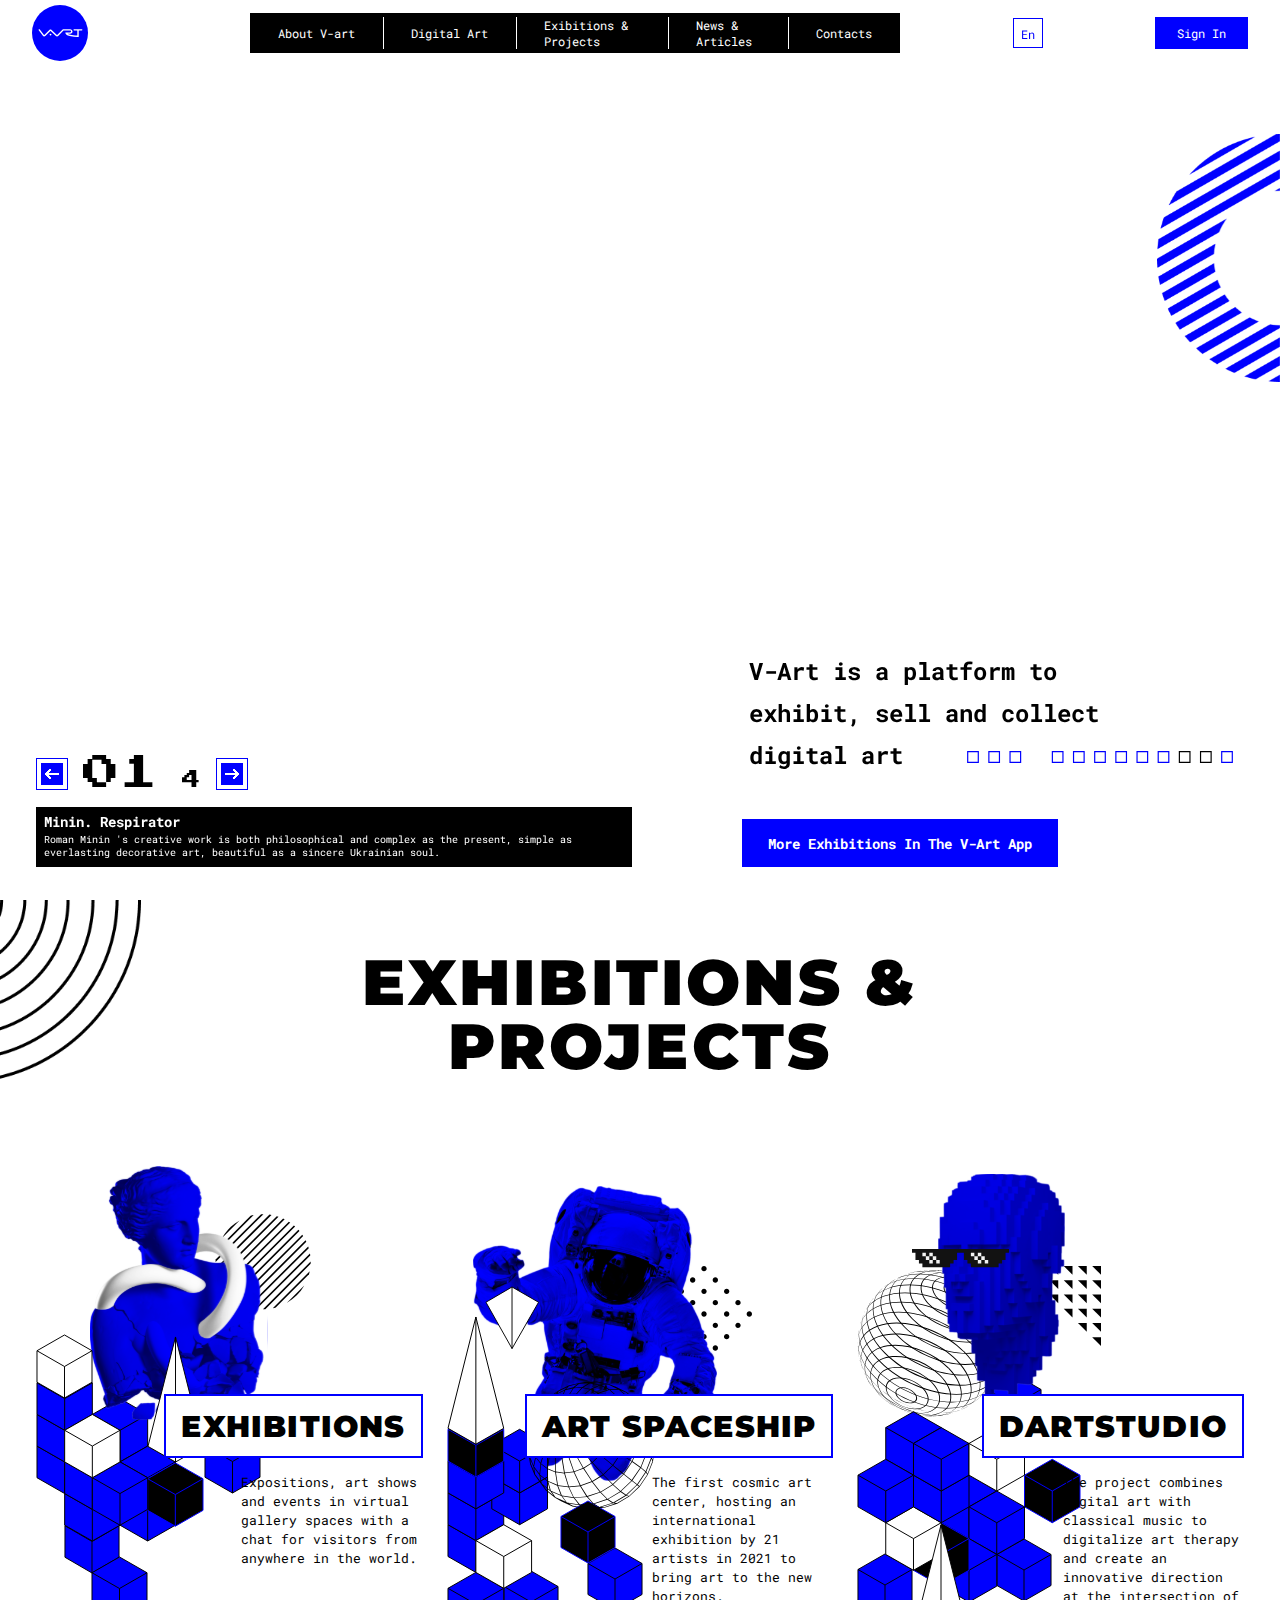
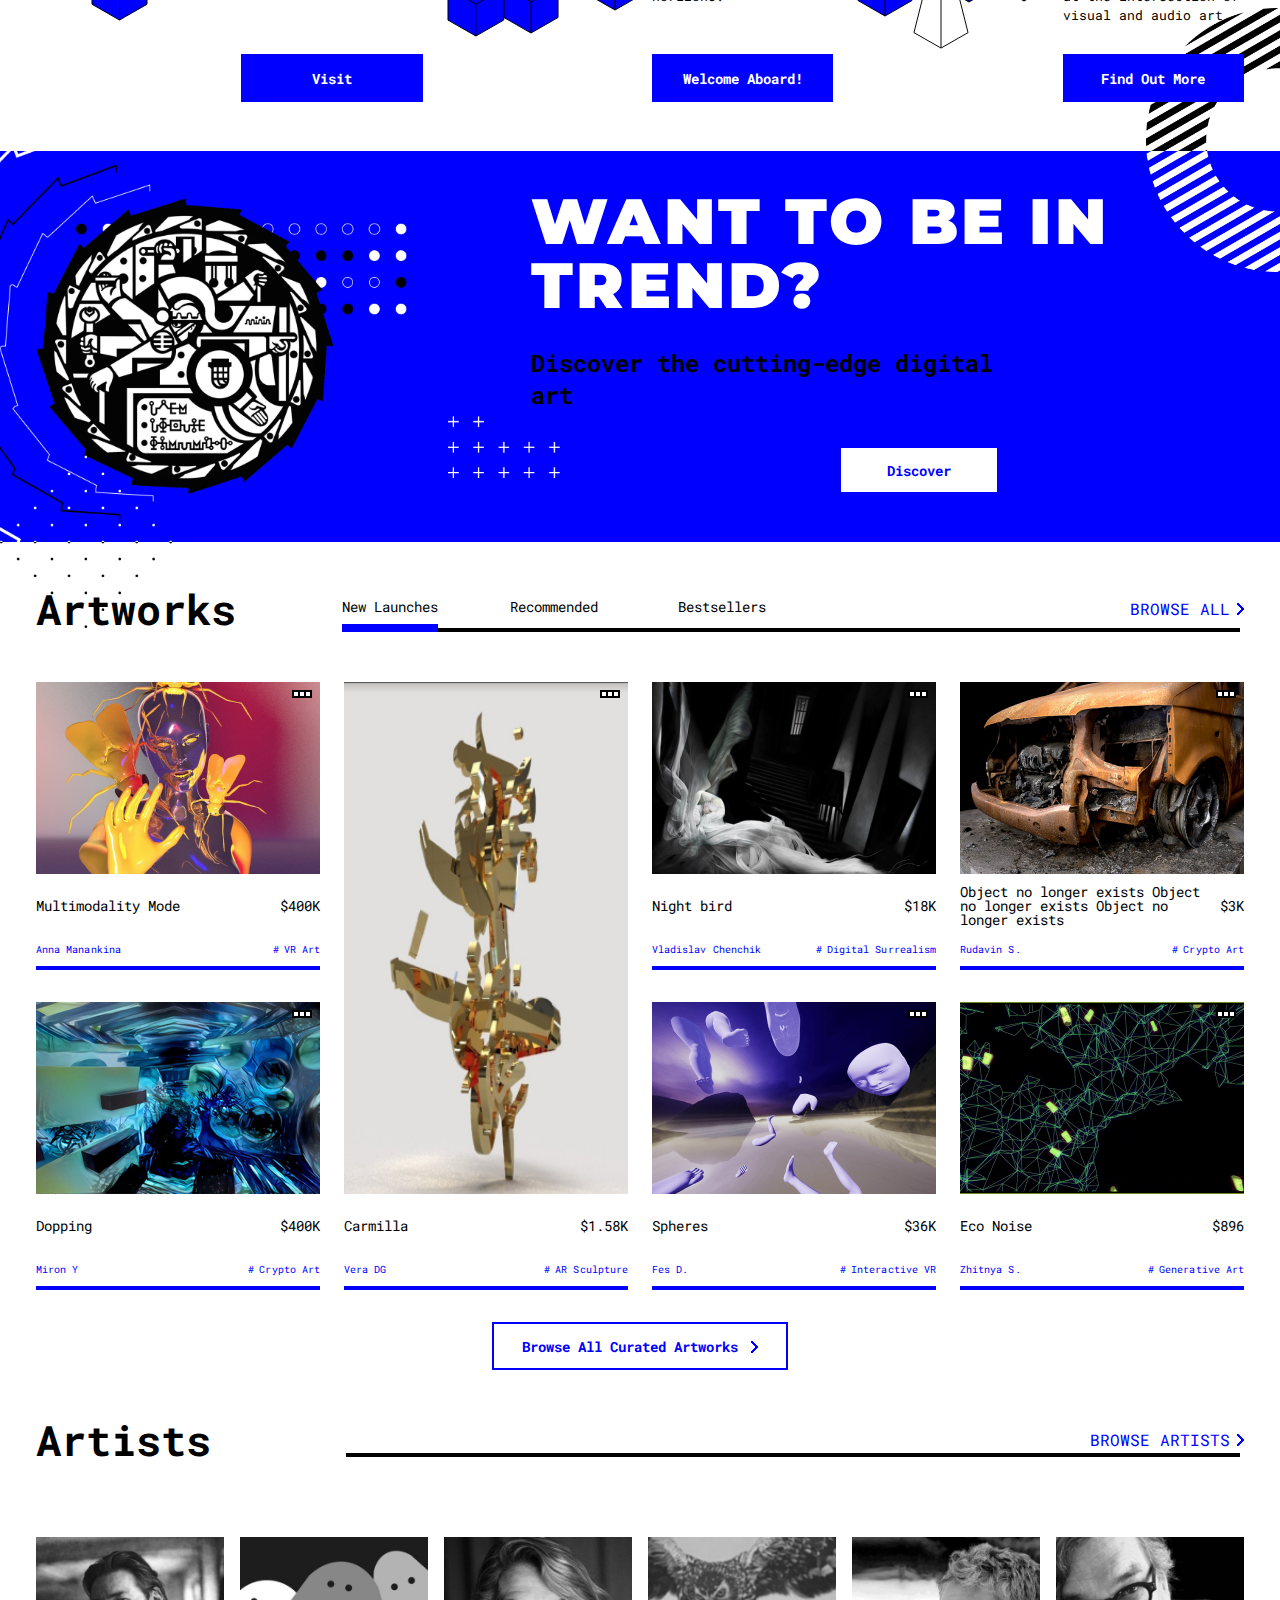
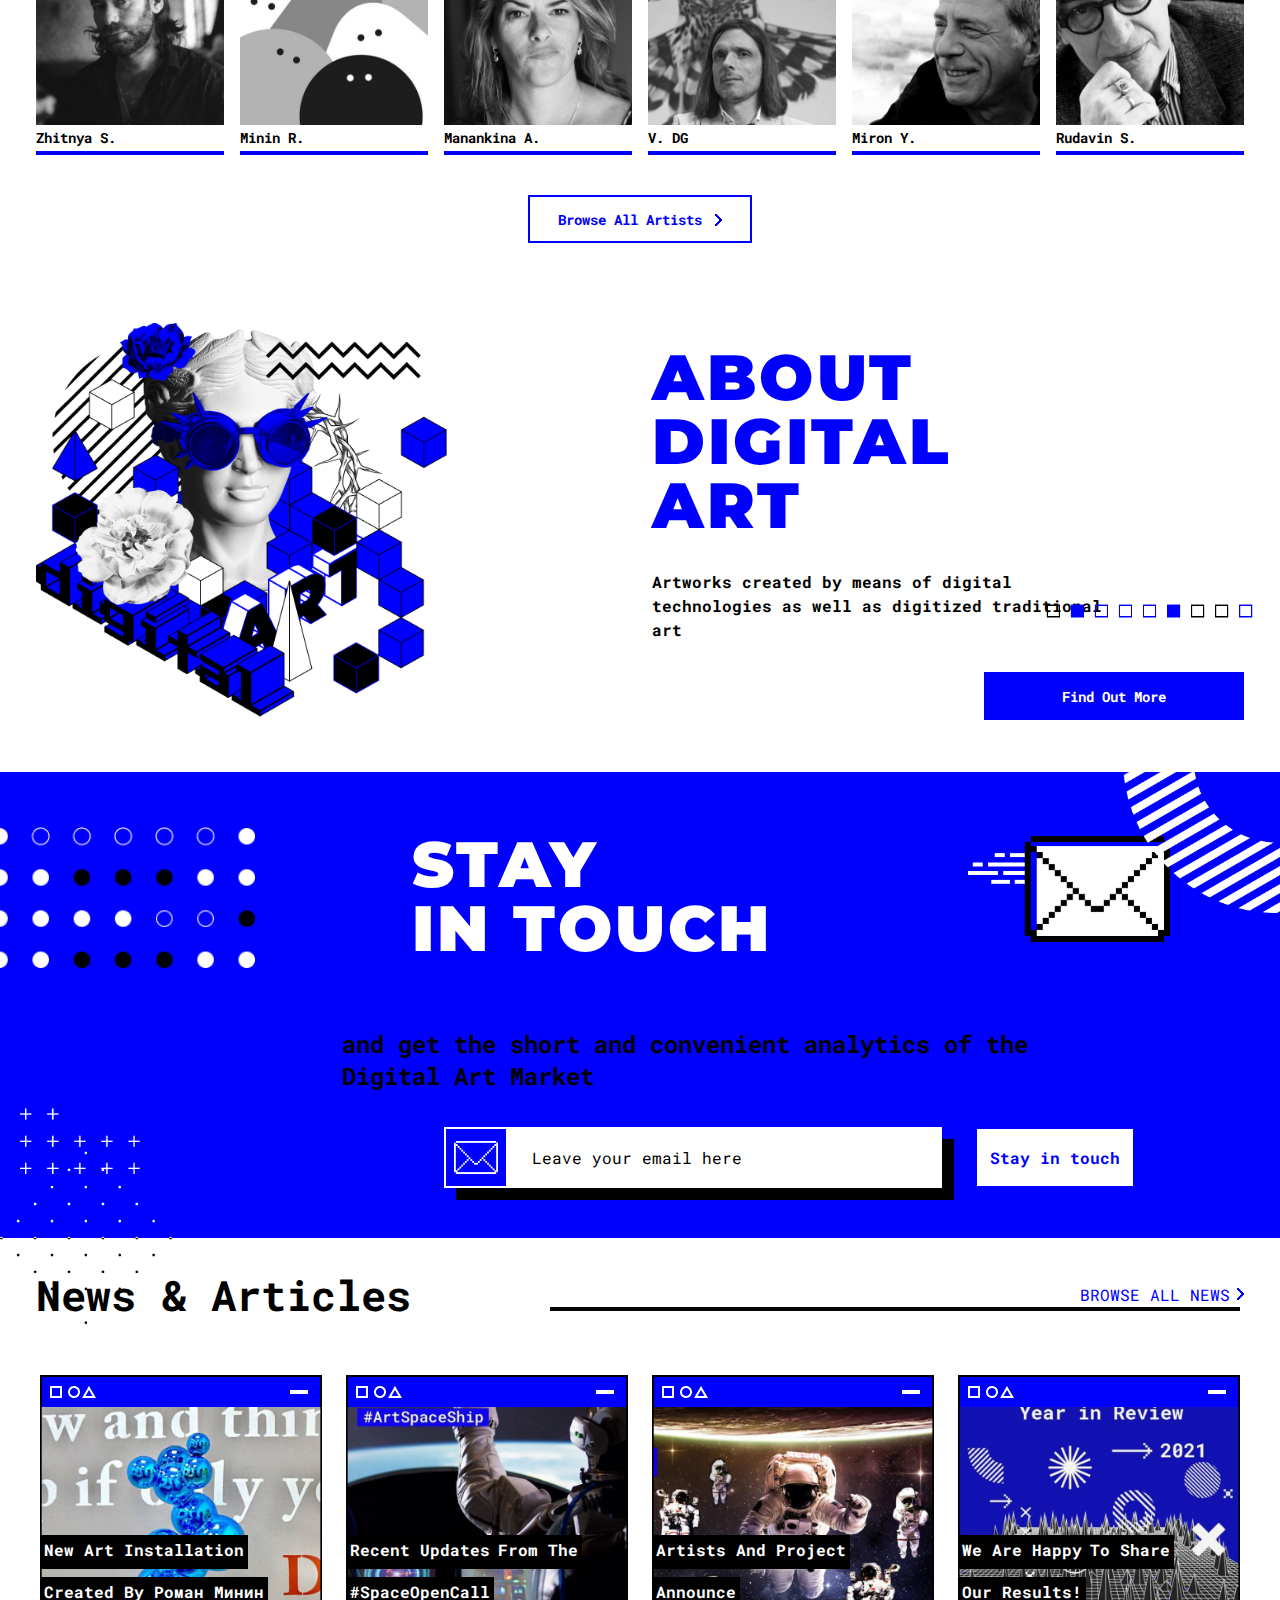
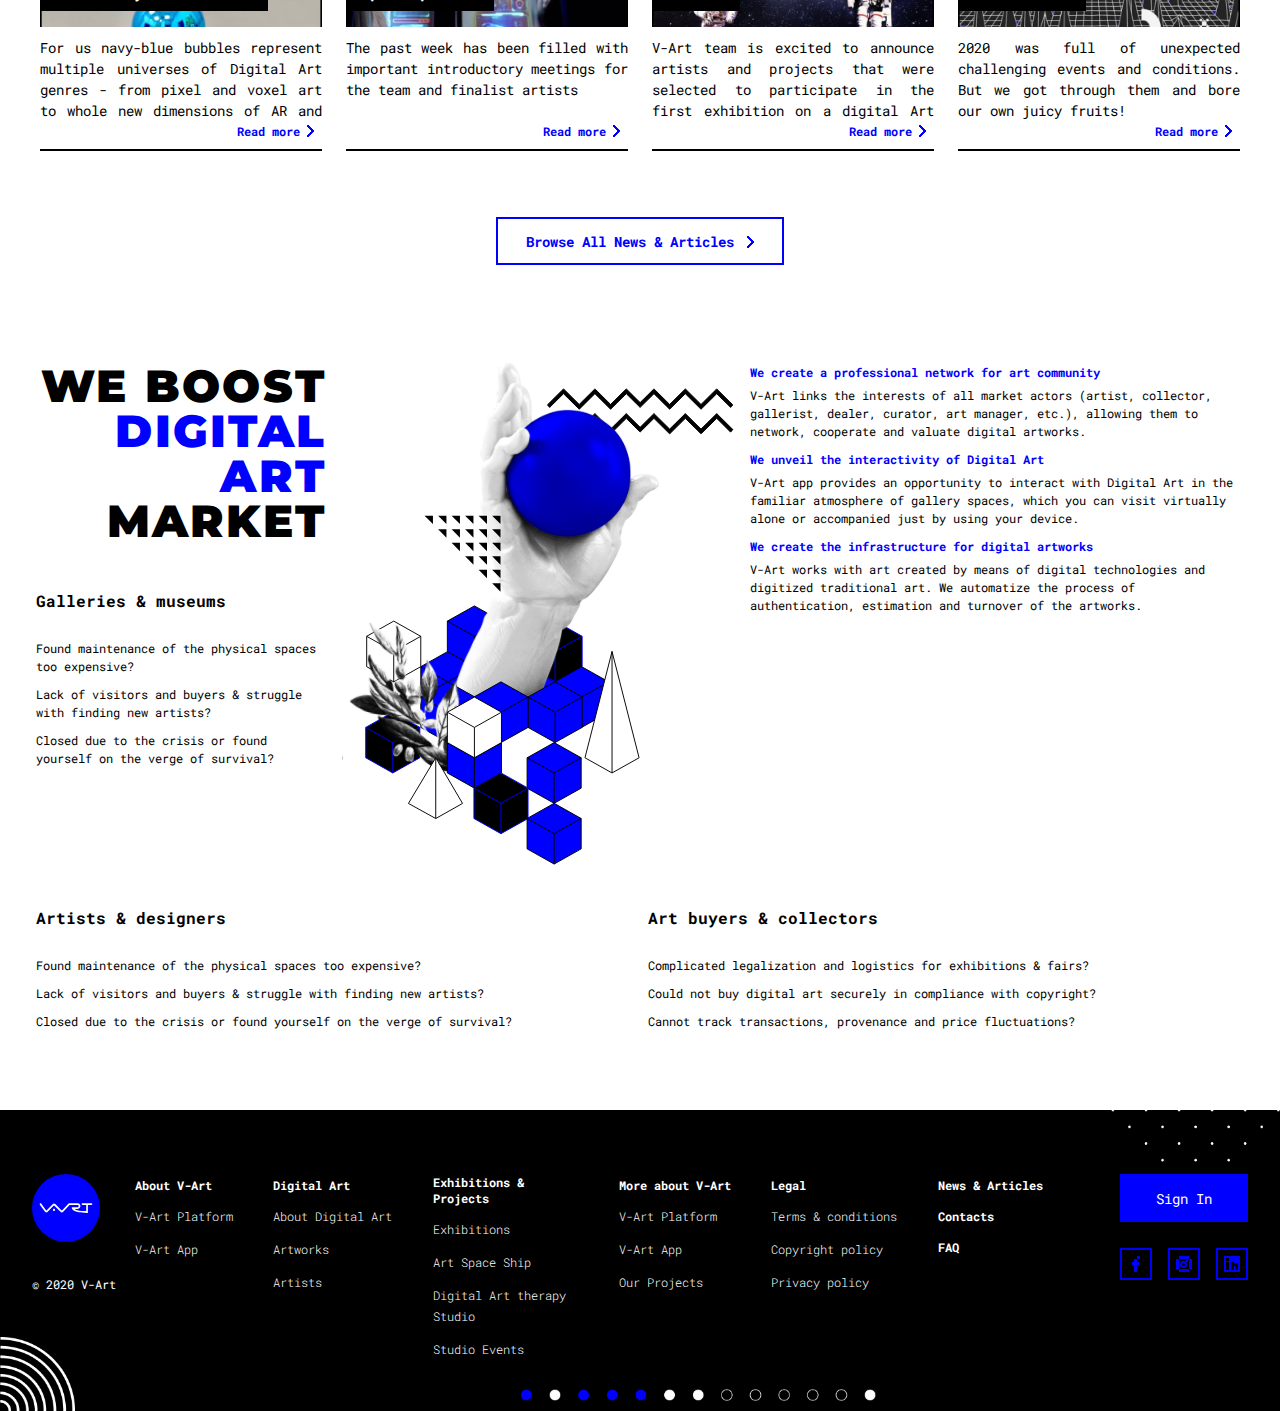
==== index.html @ 11343254 "art spaceship & dartstudio animation" ====
<!DOCTYPE html>
<html lang="ru">

<head>

	<meta charset="utf-8">
	<!-- <base href="/"> -->

	<title>V-Art</title>
	<meta name="description" content="">

	<meta http-equiv="X-UA-Compatible" content="IE=edge">
	<meta name="viewport" content="width=device-width, initial-scale=1, maximum-scale=1">
	
	<!-- Template Basic Images Start -->
	<meta property="og:image" content="path/to/image.jpg">
	<link rel="icon" href="img/favicon/favicon.ico">
	<link rel="apple-touch-icon" sizes="180x180" href="img/favicon/apple-touch-icon-180x180.png">
	<!-- Template Basic Images End -->
	
	<!-- Custom Browsers Color Start -->
	<meta name="theme-color" content="#000">
	<!-- Custom Browsers Color End -->

	<link rel="stylesheet" href="css/owl.carousel.css">
	<link rel="stylesheet" href="css/main.min.css">

	<link rel="preconnect" href="https://fonts.gstatic.com">
	<link href="https://fonts.googleapis.com/css2?family=Montserrat:wght@700;900&family=Press+Start+2P&family=Roboto+Mono:wght@300;400;500;700&display=swap" rel="stylesheet">

	<link rel="apple-touch-icon" sizes="76x76" href="/apple-touch-icon.png">
	<link rel="icon" type="image/png" sizes="32x32" href="/favicon-32x32.png">
	<link rel="icon" type="image/png" sizes="16x16" href="/favicon-16x16.png">
	<link rel="manifest" href="/site.webmanifest">
	<meta name="msapplication-TileColor" content="#da532c">
	<meta name="theme-color" content="#ffffff">

</head>

<body>
	<div id="wrapper">
		<header id="vart-header" class="header">
			<div class="container">
				<div class="header-logo">
					<a href="/"><img src="img/logo-white.svg" alt="logo"></a>
				</div>
				<div class="mobile-menu" style="display: none;">
					<button class="menu-toggle"></button>
				</div>	
				<nav class="header-nav">
					<ul class="menu">
						<li>
							<a href="#"><span>About V-art</span></a>
							<div class="submenu">
								<ul>
									<li><a href="#">Company</a></li>
									<li><a href="#">V-Art Platform</a></li>
									<li><a href="#">V-Art App</a></li>
								</ul>
							</div>
						</li>
						<li>
							<a href="#"><span>Digital Art</span></a>
							<div class="submenu">
								<ul>
									<li><a href="#">About Digital Art</a></li>
									<li><a href="#">Artworks & Artists</a></li>
									<li><a href="#">Trends</a></li>
									<li><a href="#">Collections</a></li>
								</ul>
							</div>
						</li>
						<li>
							<a href="#"><span>Exibitions & Projects</span></a>
							<div class="submenu">
								<ul>
									<li><a href="#">Exhibitions</a></li>
									<li><a href="#">Art Space Ship</a></li>
									<li><a href="#">Digital Art <br> therapy Studio</a></li>
									<li><a href="#">Studio Events</a></li>
								</ul>
							</div>
						</li>
						<li><a href="#"><span>News & Articles</span></a></li>
						<li><a href="#"><span>Contacts</span></a></li>
					</ul>
				</nav>
				<div class="header-lang">
					<ul>
						<li><a lang="en" hreflang="en" href="#">En</a></li>
						<li><a lang="uk" hreflang="uk" href="#">Uk</a></li>
						<li><a lang="ru" hreflang="ru" href="#">Ru</a></li>
					</ul>
				</div>
				<div class="header-signin">
					<a class="vart-link accent" href="#">Sign In</a>
				</div>
			</div>

			<div class="vart-menu-mobile" style="display:none;">
				<nav class="mobile-header-nav">
					<ul class="menu">
						<li>
							<a href="#"><span>About V-art</span></a>
							<div class="submenu">
								<ul>
									<li><a href="#">Company</a></li>
									<li><a href="#">V-Art Platform</a></li>
									<li><a href="#">V-Art App</a></li>
								</ul>
							</div>
						</li>
						<li>
							<a href="#"><span>Digital Art</span></a>
							<div class="submenu">
								<ul>
									<li><a href="#">About Digital Art</a></li>
									<li><a href="#">Artworks & Artists</a></li>
									<li><a href="#">Trends</a></li>
									<li><a href="#">Collections</a></li>
								</ul>
							</div>
						</li>
						<li>
							<a href="#"><span>Exibitions & Projects</span></a>
							<div class="submenu">
								<ul>
									<li><a href="#">Exhibitions</a></li>
									<li><a href="#">Art Space Ship</a></li>
									<li><a href="#">Digital Art <br> therapy Studio</a></li>
									<li><a href="#">Studio Events</a></li>
								</ul>
							</div>
						</li>
						<li><a href="#"><span>News & Articles</span></a></li>
						<li><a href="#"><span>Contacts</span></a></li>
					</ul>
				</nav>
			</div>
			<div class="vart-menu-overlay" style="display:none;"></div>
		</header>

		<div id="vart-content">
			<section class="vart-intro">
				<div class="intro-carousel">
					<div class="owl-carousel">
						<div class="item">
							<div class="item-video">
							  <video autoplay muted loop><source src="video/movie_003.mp4" /></video>
							</div>
							<div class="item-image">
								<img src="img/main1.jpg" alt="">
							</div>
							<div class="item-info" style="display:none">
								<div class="ii-title">Minin. Respirator</div>
								<div class="ii-info">Roman Minin 's creative work is both philosophical and complex as the present, simple as everlasting decorative art, beautiful as a sincere Ukrainian soul.</div>
							</div>
						</div>
						<div class="item">
							<div class="item-video">
							  <video autoplay muted loop><source src="video/movie_014.mp4" /></video>
							</div>
							<div class="item-image">
								<img src="img/main1.jpg" alt="">
							</div>
							<div class="item-info" style="display:none">
								<div class="ii-title">Minin. Respirator</div>
								<div class="ii-info">Roman Minin 's creative work is both philosophical and complex as the present, simple as everlasting decorative art, beautiful as a sincere Ukrainian soul.</div>
							</div>
						</div>
						<div class="item">
							<div class="item-image">
								<img src="img/main1.jpg" alt="">
							</div>
							<div class="item-info" style="display:none">
								<div class="ii-title">Minin. Respirator</div>
								<div class="ii-info">Roman Minin 's creative work is both philosophical and complex as the present, simple as everlasting decorative art, beautiful as a sincere Ukrainian soul.</div>
							</div>
						</div>
						<div class="item">
							<div class="item-image">
								<img src="img/main1.jpg" alt="">
							</div>
							<div class="item-info" style="display:none">
								<div class="ii-title">Minin. Respirator</div>
								<div class="ii-info">Roman Minin 's creative work is both philosophical and complex as the present, simple as everlasting decorative art, beautiful as a sincere Ukrainian soul.</div>
							</div>
						</div>
					</div>
				</div>
				<div class="intro-content">
					<div class="container">
						<div class="row">
							<div class="carousel-info col-xl-5 col-lg-5 col-md-5 col-sm-6 col-6">
								<div class="ci-nav">
									<button class="prev"></button>
									<div class="counter"><span class="current">01</span>/<span class="total"></span></div>
									<button class="next"></button>
								</div>
								<div class="ci-artist">
									<div class="artist-name"></div>
									<div class="artist-info"></div>
								</div>
							</div>
							<div class="col-xl-2 col-lg-2 col-md-2 col-sm-1 col-1"></div>
							<div class="intro-title col-xl-4 col-lg-4 col-md-4 col-sm-5 col-5">
								<h1>
									<span>V-Art is a platform to</span>
									<span>exhibit, sell and collect</span>
									<span>digital art</span>
								</h1>
								<a class="vart-link accent" href="#">More exhibitions in the V-Art App</a>
							</div>
							<div class="col-1"></div>
						</div>
					</div>
				</div>

				<div class="elements">
					<div class="element intro-el1"><img src="img/intro-el1.png" alt="el1"></div>
					<div class="element intro-el2"><img src="img/intro-el2.png" alt="el2"></div>
				</div>
			</section>
			<section class="vart-exhibitions-projects">
				<div class="container">
					<h2 class="vart-heading">Exhibitions & Projects</h2>
					<div class="projects-list">
						<div class="project exhibitions">
							<div class="project-image">
								<span class="main"><img src="img/exhibitions/main.svg" alt="main"></span>
								<span class="static-elements"><img src="img/exhibitions/static-elements.svg" alt="static elements"></span>

								<span class="pyramid"><img src="img/exhibitions/pyramid.svg" alt="pyramid"></span>
								<span class="cube cube-white"><img src="img/exhibitions/cube-white.svg" alt="cube white"></span>

								<span class="cube cube-blue cb1"><img src="img/exhibitions/cube-blue.svg" alt="cube blue"></span>
								<span class="cube cube-blue cb2"><img src="img/exhibitions/cube-blue.svg" alt="cube blue"></span>
								<span class="cube cube-blue cb3"><img src="img/exhibitions/cube-blue.svg" alt="cube blue"></span>
							</div>
							<div class="project-content">
								<h3 class="project-title">Exhibitions</h3>
								<div class="project-info">Expositions, art shows and events in virtual gallery spaces with a chat for visitors from anywhere in the world.</div>
								<a class="vart-link accent project-link">Visit</a>
							</div>
						</div>
						<div class="project art-spaceship">
							<div class="project-image">
								<span class="spaceman"><img src="img/art-spaceship/spaceman.svg" alt="spaceman"></span>
								<span class="dots"><img src="img/art-spaceship/as-dots.svg" alt="dots"></span>
								<span class="pyramid"><img src="img/art-spaceship/pyramid.svg" alt="pyramid"></span>

								<span class="static-elements"><img src="img/art-spaceship/static.svg" alt="static"></span>

								<span class="cube cube-blue cb1"><img src="img/art-spaceship/cube-blue.svg" alt="cube blue"></span>
								<span class="cube cube-blue cb2"><img src="img/art-spaceship/cube-blue.svg" alt="cube blue"></span>

								<span class="cube cube-black"><img src="img/art-spaceship/cube-black.svg" alt="cube black"></span>
							</div>
							<div class="project-content">
								<h3 class="project-title">Art SpaceShip</h3>
								<div class="project-info">The first cosmic art center, hosting an international exhibition by 21 artists in 2021 to bring art to the new horizons.</div>
								<a class="vart-link accent project-link">Welcome aboard!</a>
							</div>
						</div>
						<div class="project dartstudio">
							<div class="project-image">
								<span class="head"><img src="img/dartstudio/head.svg" alt="head"></span>
								<span class="static"><img src="img/dartstudio/static.svg" alt="static"></span>
								<span class="triangle"><img src="img/dartstudio/triangle.svg" alt="triangle"></span>
								<span class="pyramid"><img src="img/dartstudio/pyramid.svg" alt="pyramid"></span>

								<span class="cube cube-blue cb1"><img src="img/dartstudio/cube-blue.svg" alt="cube blue"></span>
								<span class="cube cube-blue cb2"><img src="img/dartstudio/cube-blue.svg" alt="cube blue"></span>
								<span class="cube cube-blue cb3"><img src="img/dartstudio/cube-blue.svg" alt="cube blue"></span>

								<!-- <img src="img/dartstudio.svg" alt="dartstudio"> -->
							</div>
							<div class="project-content">
								<h3 class="project-title">DArtStudio</h3>
								<div class="project-info">The project combines digital art with classical music to digitalize art therapy and create an innovative direction at the intersection of visual and audio art.</div>
								<a class="vart-link accent project-link">Find out more</a>
							</div>
						</div>
					</div>
				</div>
				<div class="elements">
					<div class="element ex-el1"><img src="img/ex-el1.png" alt="el1"></div>
					<div class="element ex-el2"><img src="img/ex-el2.png" alt="el1"></div>
				</div>
			</section>
			<section class="vart-intrend">
				<div class="container">
					<div class="intrend-image">
						<img class="dots" src="img/intrend-big-dots.png" alt="">
						<img class="intrend" src="img/intrend.png" alt="">
					</div>
					<div class="intrend-content">		
						<h2 class="vart-heading">Want to be in trend?</h2>
						<div class="vart-subheading">Discover the cutting-edge digital art</div>
						<a class="vart-link" href="#">Discover</a>
					</div>
				</div>
				<div class="elements">
					<div class="element intrend-dots"><img src="img/intrend-dots.png" alt="el1"></div>
					<div class="element intrend-crosses"><img src="img/intrend-crosses.png" alt="el2"></div>
					<div class="element intrend-top-right"><img src="img/intrend-top-right.png" alt="el3"></div>
					<div class="element intrend-radial"><img src="img/intrend-radial.png" alt="el4"></div>
				</div>	
			</section>
			<section class="vart-artworks">
				<div class="container">
					<div class="vart-head row">
						<div class="col col-3">
							<h3 class="vart-heading">Artworks</h3>
						</div>
						<div class="col col-9">
							<div class="vart-head-tabs">
								<ul>
									<li class="active"><a href="#new-launches">New Launches</a></li>
									<li><a href="#recommended">Recommended</a></li>
									<li><a href="#bestsellers">Bestsellers</a></li>
								</ul>
							</div>
							<a class="vart-head-link" href="#">browse all</a>
						</div>
					</div>
					<div class="vart-content">
						<div id="new-launches" class="grid tab artworks-tab active">
							<div class="artwork grid-item">
								<div class="artwork-visual">
									<div class="visual-overlay"></div>
									<a href="#" class="visual-link">link</a>
									<img src="img/artwork1.jpg" alt="artwork">
								</div>
								<div class="artwork-content">
									<a href="#" class="content-link">link</a>
									<div class="artwork-content-top">
										<div class="artwork-title">Multimodality Mode</div>
										<div class="artwork-price">$400K</div>
									</div>
									<div class="artwork-content-bottom">
										<div class="artwork-artist">Anna Manankina</div>
										<div class="artwork-tag">VR Art</div>
									</div>
								</div>
							</div>
							<div class="artwork grid-item vertical">
								<div class="artwork-visual">
									<div class="visual-overlay"></div>
									<a href="#" class="visual-link">link</a>
									<img src="img/artwork3.jpg" alt="artwork">
								</div>
								<div class="artwork-content">
									<a href="#" class="content-link">link</a>
									<div class="artwork-content-top">
										<div class="artwork-title">Carmilla</div>
										<div class="artwork-price">$1.58K</div>
									</div>
									<div class="artwork-content-bottom">
										<div class="artwork-artist">Vera DG</div>
										<div class="artwork-tag">AR Sculpture</div>
									</div>
								</div>
							</div>
							<div class="artwork grid-item">
								<div class="artwork-visual">
									<div class="visual-overlay"></div>
									<a href="#" class="visual-link">link</a>
									<img src="img/artwork2.jpg" alt="artwork">
								</div>
								<div class="artwork-content">
									<a href="#" class="content-link">link</a>
									<div class="artwork-content-top">
										<div class="artwork-title">Night bird</div>
										<div class="artwork-price">$18K</div>
									</div>
									<div class="artwork-content-bottom">
										<div class="artwork-artist">Vladislav Chenchik</div>
										<div class="artwork-tag">Digital Surrealism</div>
									</div>
								</div>
							</div>
							<div class="artwork grid-item">
								<div class="artwork-visual">
									<div class="visual-overlay"></div>
									<a href="#" class="visual-link">link</a>
									<img src="img/artwork4.jpg" alt="artwork">
								</div>
								<div class="artwork-content">
									<a href="#" class="content-link">link</a>
									<div class="artwork-content-top">
										<div class="artwork-title">Object no longer exists Object no longer exists Object no longer exists</div>
										<div class="artwork-price">$3K</div>
									</div>
									<div class="artwork-content-bottom">
										<div class="artwork-artist">Rudavin S.</div>
										<div class="artwork-tag">Crypto Art</div>
									</div>
								</div>
							</div>
							<div class="artwork grid-item">
								<div class="artwork-visual">
									<div class="visual-overlay"></div>
									<a href="#" class="visual-link">link</a>
									<img src="img/artwork5.jpg" alt="artwork">
								</div>
								<div class="artwork-content">
									<a href="#" class="content-link">link</a>
									<div class="artwork-content-top">
										<div class="artwork-title">Dopping</div>
										<div class="artwork-price">$400K</div>
									</div>
									<div class="artwork-content-bottom">
										<div class="artwork-artist">Miron Y</div>
										<div class="artwork-tag">Crypto Art</div>
									</div>
								</div>
							</div>
							<div class="artwork grid-item">
								<div class="artwork-visual">
									<div class="visual-overlay"></div>
									<a href="#" class="visual-link">link</a>
									<img src="img/artwork6.jpg" alt="artwork">
								</div>
								<div class="artwork-content">
									<a href="#" class="content-link">link</a>
									<div class="artwork-content-top">
										<div class="artwork-title">Spheres</div>
										<div class="artwork-price">$36K</div>
									</div>
									<div class="artwork-content-bottom">
										<div class="artwork-artist">Fes D.</div>
										<div class="artwork-tag">Interactive VR</div>
									</div>
								</div>
							</div>
							<div class="artwork grid-item">
								<div class="artwork-visual">
									<div class="visual-overlay"></div>
									<a href="#" class="visual-link">link</a>
									<img src="img/artwork7.jpg" alt="artwork">
								</div>
								<div class="artwork-content">
									<a href="#" class="content-link">link</a>
									<div class="artwork-content-top">
										<div class="artwork-title">Eco Noise</div>
										<div class="artwork-price">$896</div>
									</div>
									<div class="artwork-content-bottom">
										<div class="artwork-artist">Zhitnya S.</div>
										<div class="artwork-tag">Generative Art</div>
									</div>
								</div>
							</div>
						</div>
						<div id="recommended" class="grid tab artworks-tab">
							<div class="artwork grid-item">
								<div class="artwork-visual">
									<div class="visual-overlay"></div>
									<a href="#" class="visual-link">link</a>
									<img src="img/artwork1.jpg" alt="artwork">
								</div>
								<div class="artwork-content">
									<a href="#" class="content-link">link</a>
									<div class="artwork-content-top">
										<div class="artwork-title">Multimodality Mode</div>
										<div class="artwork-price">$400K</div>
									</div>
									<div class="artwork-content-bottom">
										<div class="artwork-artist">Anna Manankina</div>
										<div class="artwork-tag">VR Art</div>
									</div>
								</div>
							</div>
							<div class="artwork grid-item">
								<div class="artwork-visual">
									<div class="visual-overlay"></div>
									<a href="#" class="visual-link">link</a>
									<img src="img/artwork2.jpg" alt="artwork">
								</div>
								<div class="artwork-content">
									<a href="#" class="content-link">link</a>
									<div class="artwork-content-top">
										<div class="artwork-title">Night bird</div>
										<div class="artwork-price">$18K</div>
									</div>
									<div class="artwork-content-bottom">
										<div class="artwork-artist">Vladislav Chenchik</div>
										<div class="artwork-tag">Digital Surrealism</div>
									</div>
								</div>
							</div>
							<div class="artwork grid-item">
								<div class="artwork-visual">
									<div class="visual-overlay"></div>
									<a href="#" class="visual-link">link</a>
									<img src="img/artwork4.jpg" alt="artwork">
								</div>
								<div class="artwork-content">
									<a href="#" class="content-link">link</a>
									<div class="artwork-content-top">
										<div class="artwork-title">Object no longer exists</div>
										<div class="artwork-price">$3K</div>
									</div>
									<div class="artwork-content-bottom">
										<div class="artwork-artist">Rudavin S.</div>
										<div class="artwork-tag">Crypto Art</div>
									</div>
								</div>
							</div>
							<div class="artwork grid-item vertical">
								<div class="artwork-visual">
									<div class="visual-overlay"></div>
									<a href="#" class="visual-link">link</a>
									<img src="img/artwork3.jpg" alt="artwork">
								</div>
								<div class="artwork-content">
									<a href="#" class="content-link">link</a>
									<div class="artwork-content-top">
										<div class="artwork-title">Carmilla</div>
										<div class="artwork-price">$1.58K</div>
									</div>
									<div class="artwork-content-bottom">
										<div class="artwork-artist">Vera DG</div>
										<div class="artwork-tag">AR Sculpture</div>
									</div>
								</div>
							</div>
							<div class="artwork grid-item">
								<div class="artwork-visual">
									<div class="visual-overlay"></div>
									<a href="#" class="visual-link">link</a>
									<img src="img/artwork5.jpg" alt="artwork">
								</div>
								<div class="artwork-content">
									<a href="#" class="content-link">link</a>
									<div class="artwork-content-top">
										<div class="artwork-title">Dopping</div>
										<div class="artwork-price">$400K</div>
									</div>
									<div class="artwork-content-bottom">
										<div class="artwork-artist">Miron Y</div>
										<div class="artwork-tag">Crypto Art</div>
									</div>
								</div>
							</div>
							<div class="artwork grid-item">
								<div class="artwork-visual">
									<div class="visual-overlay"></div>
									<a href="#" class="visual-link">link</a>
									<img src="img/artwork6.jpg" alt="artwork">
								</div>
								<div class="artwork-content">
									<a href="#" class="content-link">link</a>
									<div class="artwork-content-top">
										<div class="artwork-title">Spheres</div>
										<div class="artwork-price">$36K</div>
									</div>
									<div class="artwork-content-bottom">
										<div class="artwork-artist">Fes D.</div>
										<div class="artwork-tag">Interactive VR</div>
									</div>
								</div>
							</div>
							<div class="artwork grid-item">
								<div class="artwork-visual">
									<div class="visual-overlay"></div>
									<a href="#" class="visual-link">link</a>
									<img src="img/artwork7.jpg" alt="artwork">
								</div>
								<div class="artwork-content">
									<a href="#" class="content-link">link</a>
									<div class="artwork-content-top">
										<div class="artwork-title">Eco Noise</div>
										<div class="artwork-price">$896</div>
									</div>
									<div class="artwork-content-bottom">
										<div class="artwork-artist">Zhitnya S.</div>
										<div class="artwork-tag">Generative Art</div>
									</div>
								</div>
							</div>
						</div>
						<div id="bestsellers" class="grid tab artworks-tab">
							<div class="artwork grid-item">
								<div class="artwork-visual">
									<div class="visual-overlay"></div>
									<a href="#" class="visual-link">link</a>
									<img src="img/artwork1.jpg" alt="artwork">
								</div>
								<div class="artwork-content">
									<a href="#" class="content-link">link</a>
									<div class="artwork-content-top">
										<div class="artwork-title">Multimodality Mode</div>
										<div class="artwork-price">$400K</div>
									</div>
									<div class="artwork-content-bottom">
										<div class="artwork-artist">Anna Manankina</div>
										<div class="artwork-tag">VR Art</div>
									</div>
								</div>
							</div>
							<div class="artwork grid-item vertical">
								<div class="artwork-visual">
									<div class="visual-overlay"></div>
									<a href="#" class="visual-link">link</a>
									<img src="img/artwork3.jpg" alt="artwork">
								</div>
								<div class="artwork-content">
									<a href="#" class="content-link">link</a>
									<div class="artwork-content-top">
										<div class="artwork-title">Carmilla</div>
										<div class="artwork-price">$1.58K</div>
									</div>
									<div class="artwork-content-bottom">
										<div class="artwork-artist">Vera DG</div>
										<div class="artwork-tag">AR Sculpture</div>
									</div>
								</div>
							</div>
							<div class="artwork grid-item">
								<div class="artwork-visual">
									<div class="visual-overlay"></div>
									<a href="#" class="visual-link">link</a>
									<img src="img/artwork4.jpg" alt="artwork">
								</div>
								<div class="artwork-content">
									<a href="#" class="content-link">link</a>
									<div class="artwork-content-top">
										<div class="artwork-title">Object no longer exists</div>
										<div class="artwork-price">$3K</div>
									</div>
									<div class="artwork-content-bottom">
										<div class="artwork-artist">Rudavin S.</div>
										<div class="artwork-tag">Crypto Art</div>
									</div>
								</div>
							</div>
							<div class="artwork grid-item">
								<div class="artwork-visual">
									<div class="visual-overlay"></div>
									<a href="#" class="visual-link">link</a>
									<img src="img/artwork5.jpg" alt="artwork">
								</div>
								<div class="artwork-content">
									<a href="#" class="content-link">link</a>
									<div class="artwork-content-top">
										<div class="artwork-title">Dopping</div>
										<div class="artwork-price">$400K</div>
									</div>
									<div class="artwork-content-bottom">
										<div class="artwork-artist">Miron Y</div>
										<div class="artwork-tag">Crypto Art</div>
									</div>
								</div>
							</div>
							<div class="artwork grid-item">
								<div class="artwork-visual">
									<div class="visual-overlay"></div>
									<a href="#" class="visual-link">link</a>
									<img src="img/artwork6.jpg" alt="artwork">
								</div>
								<div class="artwork-content">
									<a href="#" class="content-link">link</a>
									<div class="artwork-content-top">
										<div class="artwork-title">Spheres</div>
										<div class="artwork-price">$36K</div>
									</div>
									<div class="artwork-content-bottom">
										<div class="artwork-artist">Fes D.</div>
										<div class="artwork-tag">Interactive VR</div>
									</div>
								</div>
							</div>
							<div class="artwork grid-item">
								<div class="artwork-visual">
									<div class="visual-overlay"></div>
									<a href="#" class="visual-link">link</a>
									<img src="img/artwork2.jpg" alt="artwork">
								</div>
								<div class="artwork-content">
									<a href="#" class="content-link">link</a>
									<div class="artwork-content-top">
										<div class="artwork-title">Night bird</div>
										<div class="artwork-price">$18K</div>
									</div>
									<div class="artwork-content-bottom">
										<div class="artwork-artist">Vladislav Chenchik</div>
										<div class="artwork-tag">Digital Surrealism</div>
									</div>
								</div>
							</div>
							<div class="artwork grid-item">
								<div class="artwork-visual">
									<div class="visual-overlay"></div>
									<a href="#" class="visual-link">link</a>
									<img src="img/artwork7.jpg" alt="artwork">
								</div>
								<div class="artwork-content">
									<a href="#" class="content-link">link</a>
									<div class="artwork-content-top">
										<div class="artwork-title">Eco Noise</div>
										<div class="artwork-price">$896</div>
									</div>
									<div class="artwork-content-bottom">
										<div class="artwork-artist">Zhitnya S.</div>
										<div class="artwork-tag">Generative Art</div>
									</div>
								</div>
							</div>
						</div>
						<div class="row artworks-link">
							<div class="col col-12">
								<a class="vart-link"><span>browse all curated artworks</span></a>
							</div>
						</div>
					</div>
				</div>	

				<div class="elements">
					<div class="element about-dots"><img src="img/about-dots.png" alt="el1"></div>
				</div>
			</section>
			<section class="vart-artists">
				<div class="container">
					<div class="vart-head row">
						<div class="col col-3">
							<h3 class="vart-heading">Artists</h3>
						</div>
						<div class="col col-9">
							<a class="vart-head-link" href="#">browse artists</a>
						</div>
					</div>
					<div class="vart-content">
						<div class="row">
							<div class="item col col-2">
								<div class="artist-visual">
									<div class="artist-overlay"></div>
									<div class="artist-overlay-content">
										<span class="user"><img src="img/user.png" alt="user"></span>
										<div class="overlay-info">
											<div class="column">
												<span>11</span>artworks
											</div>
											<div class="column">
												<span>1542</span>collectors
											</div>
											<div class="column">
												<span>208</span>followers
											</div>
										</div>
									</div>
									<img src="img/artist1.jpg" alt="Zhitnya S.">
									<a class="artist-link" href="#">link</a>
								</div>
								<div class="artist-title"><a href="#">Zhitnya S.</a></div>
							</div>
							<div class="item col col-2">
								<div class="artist-visual">
									<div class="artist-overlay"></div>
									<div class="artist-overlay-content">
										<span class="user"><img src="img/user.png" alt="user"></span>
										<div class="overlay-info">
											<div class="column">
												<span>11</span>artworks
											</div>
											<div class="column">
												<span>1542</span>collectors
											</div>
											<div class="column">
												<span>208</span>followers
											</div>
										</div>
									</div>
									<img src="img/artist2.jpg" alt="Minin R.">
									<a class="artist-link" href="#">link</a>
								</div>
								<div class="artist-title"><a href="#">Minin R.</a></div>
							</div>
							<div class="item col col-2">
								<div class="artist-visual">
									<div class="artist-overlay"></div>
									<div class="artist-overlay-content">
										<span class="user"><img src="img/user.png" alt="user"></span>
										<div class="overlay-info">
											<div class="column">
												<span>11</span>artworks
											</div>
											<div class="column">
												<span>1542</span>collectors
											</div>
											<div class="column">
												<span>208</span>followers
											</div>
										</div>
									</div>
									<img src="img/artist3.jpg" alt="Manankina A.">
									<a class="artist-link" href="#">link</a>
								</div>
								<div class="artist-title"><a href="#">Manankina A.</a></div>
							</div>
							<div class="item col col-2">
								<div class="artist-visual">
									<div class="artist-overlay"></div>
									<div class="artist-overlay-content">
										<span class="user"><img src="img/user.png" alt="user"></span>
										<div class="overlay-info">
											<div class="column">
												<span>11</span>artworks
											</div>
											<div class="column">
												<span>1542</span>collectors
											</div>
											<div class="column">
												<span>208</span>followers
											</div>
										</div>
									</div>
									<img src="img/artist4.jpg" alt="V. DG">
									<a class="artist-link" href="#">link</a>
								</div>
								<div class="artist-title"><a href="#">V. DG</a></div>
							</div>
							<div class="item col col-2">
								<div class="artist-visual">
									<div class="artist-overlay"></div>
									<div class="artist-overlay-content">
										<span class="user"><img src="img/user.png" alt="user"></span>
										<div class="overlay-info">
											<div class="column">
												<span>11</span>artworks
											</div>
											<div class="column">
												<span>1542</span>collectors
											</div>
											<div class="column">
												<span>208</span>followers
											</div>
										</div>
									</div>
									<img src="img/artist5.jpg" alt="Miron Y.">
									<a class="artist-link" href="#">link</a>
								</div>
								<div class="artist-title"><a href="#">Miron Y.</a></div>
							</div>
							<div class="item col col-2">
								<div class="artist-visual">
									<div class="artist-overlay"></div>
									<div class="artist-overlay-content">
										<span class="user"><img src="img/user.png" alt="user"></span>
										<div class="overlay-info">
											<div class="column">
												<span>11</span>artworks
											</div>
											<div class="column">
												<span>1542</span>collectors
											</div>
											<div class="column">
												<span>208</span>followers
											</div>
										</div>
									</div>
									<img src="img/artist6.jpg" alt="Rudavin S.">
									<a class="artist-link" href="#">link</a>
								</div>
								<div class="artist-title"><a href="#">Rudavin S.</a></div>
							</div>
						</div>
						<div class="row">
							<div class="col col-12">
								<a class="vart-link"><span>browse all artists</span></a>
							</div>
						</div>
					</div>
				</div>	
			</section>
			<section class="vart-about">
				<div class="container">
					<div class="about-image">
						<img src="img/digital-art.png" alt="">
					</div>
					<div class="about-content">
						<h2 class="vart-heading accent left">About digital art</h2>
						<div class="vart-subheading">Artworks created by means of digital technologies as well as digitized traditional art</div>
						<a class="vart-link accent" href="#">Find out more</a>
					</div>
				</div>	

				<div class="elements">
					<div class="element about-squares"><img src="img/about-squares.png" alt="el2"></div>
				</div>	
			</section>
			<section class="vart-intouch">
				<div class="container">
					<div class="element intouch-crosses"><img src="img/intrend-crosses.png" alt="el2"></div>
					<div class="element intouch-envelope"><img src="img/big-envelope.png" alt="el2"></div>
					<div class="intouch-content">	
						<div class="row">
							<div class="col col-xl-3 col-lg-4 col-md-4 col-sm-3 col-2"></div>
							<div class="col col-xl-6 col-lg-5 col-md-6 col-sm-7 col-7">	
								<h2 class="vart-heading">Stay<br> in touch</h2>
								<div class="vart-subheading">and get the short and convenient analytics of the Digital Art Market</div>
							</div>
							<div class="col col-xl-2 col-lg-2 col-md-1 col-1"></div>
						</div>
						<div class="row">
							<div class="col col-xl-4 col-lg-4 col-md-4 col-sm-4 col-2"></div>
							<div class="col col-xl-7 col-lg-7 col-md-8 col-sm-7 col-8">	
								<div class="stay-intouch">
									<form method="get" action="/">
										<span class="shadow"></span>
										<input type="email" placeholder="Leave your email here" name="in-touch">
										<input type="submit" value="Stay in touch" name="">
									</form>
								</div>
							</div>
							<div class="col col-xl-1 col-lg-1 col-md-0"></div>
						</div>
					</div>
				</div>
				<div class="elements">
					<div class="element intouch-dots"><img src="img/intrend-dots.png" alt="el1"></div>
					<div class="element intouch-big-dots"><img src="img/intrend-big-dots.png" alt="el2"></div>
					<div class="element intouch-top-right"><img src="img/intrend-top-right.png" alt="el3"></div>
				</div>	
			</section>
			<section class="vart-news">
				<div class="container">
					<div class="vart-head row">
						<div class="col col-5">
							<h3 class="vart-heading">News & Articles</h3>
						</div>
						<div class="col col-7">
							<a class="vart-head-link" href="#">browse all news</a>
						</div>
					</div>
					<div class="vart-content">
						<div class="row">
							<div class="item col col-3">
								<div class="item-inner">
									<div class="item-heading">
										<span class="ih-left">
											<img src="img/heading-square.png" alt="square">
											<img src="img/heading-circle.png" alt="circle">
											<img src="img/heading-triangle.png" alt="triangle">
										</span>
										<span class="ih-right"><img src="img/heading-line.png" alt="line"></span>
									</div>
									<div class="item-visual">
										<img src="img/news1.jpg" alt="">
										<h4 class="item-title"><span>New art installation</span><span>created by Роман Минин</span></h4>
									</div>
									<div class="item-description">
										<div class="description-inner">
											<p>For us navy-blue bubbles represent multiple universes of Digital Art genres - from pixel and voxel art to whole new dimensions of AR and VR.</p>
											<p>The past week has been filled with important introductory meetings for the team and finalist artists. V-Art team is excited to announce artists and projects that.</p>
										</div>
										<a class="read-more" href="#">Read more</a>
									</div>
								</div>
							</div>
							<div class="item col col-3">
								<div class="item-inner">
									<div class="item-heading">
										<span class="ih-left">
											<img src="img/heading-square.png" alt="square">
											<img src="img/heading-circle.png" alt="circle">
											<img src="img/heading-triangle.png" alt="triangle">
										</span>
										<span class="ih-right"><img src="img/heading-line.png" alt="line"></span>
									</div>
									<div class="item-visual">
										<img src="img/news2.jpg" alt="">
										<h4 class="item-title"><span>Recent updates</span><span>from the</span><span>#SpaceOpenCall</span></h4>
									</div>
									<div class="item-description">
										<div class="description-inner">
											<p>The past week has been filled with important introductory meetings for the team and finalist artists</p>
										</div>
										<a class="read-more" href="#">Read more</a>
									</div>
								</div>
							</div>
							<div class="item col col-3">
								<div class="item-inner">
									<div class="item-heading">
										<span class="ih-left">
											<img src="img/heading-square.png" alt="square">
											<img src="img/heading-circle.png" alt="circle">
											<img src="img/heading-triangle.png" alt="triangle">
										</span>
										<span class="ih-right"><img src="img/heading-line.png" alt="line"></span>
									</div>
									<div class="item-visual">
										<img src="img/news3.jpg" alt="">
										<h4 class="item-title"><span>artists and project</span><span>announce</span></h4>
									</div>
									<div class="item-description">
										<div class="description-inner">
											<p>V-Art team is excited to announce artists and projects that were selected to participate in the first exhibition on a digital Art Spaceship...</p>
										</div>
										<a class="read-more" href="#">Read more</a>
									</div>
								</div>
							</div>
							<div class="item col col-3">
								<div class="item-inner">
									<div class="item-heading">
										<span class="ih-left">
											<img src="img/heading-square.png" alt="square">
											<img src="img/heading-circle.png" alt="circle">
											<img src="img/heading-triangle.png" alt="triangle">
										</span>
										<span class="ih-right"><img src="img/heading-line.png" alt="line"></span>
									</div>
									<div class="item-visual">
										<img src="img/news4.jpg" alt="">
										<h4 class="item-title"><span>we are happy</span><span>to share</span><span>our results!</span></h4>
									</div>
									<div class="item-description">
										<div class="description-inner">
											<p>2020 was full of unexpected challenging events and conditions. But we got through them and bore our own juicy fruits!</p>
										</div>
										<a class="read-more" href="#">Read more</a>
									</div>
								</div>
							</div>
						</div>
						<div class="row">
							<div class="col col-12">
								<a class="vart-link"><span>browse all News & Articles</span></a>
							</div>
						</div>
					</div>
				</div>	
				<div class="elements">
					<div class="element about-dots"><img src="img/about-dots.png" alt="el1"></div>
				</div>	
			</section>
			<div class="vart-boost">
				<div class="container">
					<div class="row">
						<div class="col col-xl-5 col-lg-5 col-md-4 col-sm-3 col-3">
							<h2 class="vart-heading">We boost <span>digital art</span> market</h2>
							<div class="vart-subheading">Galleries & museums</div>
							<div class="boost-info">
								<p>Found maintenance of the physical spaces too expensive?</p>
								<p>Lack of visitors and buyers & struggle with finding new artists?</p>
								<p>Closed due to the crisis or found yourself on the verge of survival?</p>
							</div>
						</div>
						<div class="col col-xl-3 col-lg-3 col-md-3 col-sm-4 col-4 col-boost-image">
							<img src="img/boost.svg">
						</div>
						<div class="col col-xl-4 col-lg-4 col-md-5 col-sm-5 col-5">
							<div class="boost-description">
								<p>
									<strong>We create a professional network for art community</strong>
									V-Art links the interests of all market actors (artist, collector, gallerist, dealer, curator, art manager, etc.), allowing them to network, cooperate and valuate digital artworks.
								</p>
								<p>
									<strong>We unveil the interactivity of Digital Art</strong>
									V-Art app provides an opportunity to interact with Digital Art in the familiar atmosphere of gallery spaces, which you can visit virtually alone or accompanied just by using your device.
								</p>
								<p>
									<strong>We create the infrastructure for digital artworks</strong>
									V-Art works with art created by means of digital technologies and digitized traditional art. We automatize the process of authentication, estimation and turnover of the artworks.
								</p>
							</div>
						</div>
					</div>

					<div class="row">
						<div class="col col-xl-5 col-lg-5 col-md-5 col-5">
							<div class="vart-subheading">Artists & designers</div>
							<div class="boost-info">
								<p>Found maintenance of the physical spaces too expensive?</p>
								<p>Lack of visitors and buyers & struggle with finding new artists?</p>
								<p>Closed due to the crisis or found yourself on the verge of survival?</p>
							</div>
						</div>
						<div class="col col-xl-2 col-lg-2 col-md-1 col-1"></div>
						<div class="col col-xl-5 col-lg-5 col-md-6 col-6">
							<div class="vart-subheading">Art buyers & collectors</div>
							<div class="boost-info">
								<p>Complicated legalization and logistics for exhibitions & fairs?</p>
								<p>Could not buy digital art securely in compliance with copyright?</p>
								<p>Cannot track transactions, provenance and price fluctuations?</p>
							</div>
						</div>
					</div>
				</div>
			</div>
		</div>

		<footer id="vart-footer" class="footer">
			<div class="container">
				<div class="row">
					<div class="col col-xl-1 col-lg-1 col-md-2 col-sm-1 col-1">
						<div class="footer-logo">
							<a href="/"><img src="img/logo-white.svg" alt="logo"></a>
						</div>
						<div class="footer-copyright">© 2020 V-Art</div>
					</div>
					<div class="col col-1 col-spacer"></div>
					<div class="col col-xl-8 col-lg-9 col-md-8 col-sm-9 col-9 col-nav">
						<div class="footer-nav">
							<div class="column">
								<ul>
									<li>
										<a href="#">About V-Art</a>
										<ul class="subnav">
											<li><a href="#">V-Art Platform</a></li>
											<li><a href="#">V-Art App</a></li>
										</ul>
									</li>
								</ul>
							</div>
							<div class="column">
								<ul>
									<li>
										<a href="#">Digital Art</a>
										<ul class="subnav">
											<li><a href="#">About Digital Art</a></li>
											<li><a href="#">Artworks</a></li>
											<li><a href="#">Artists</a></li>
										</ul>
									</li>
								</ul>
							</div>
							<div class="column">
								<ul>
									<li>
										<a href="#">Exhibitions & Projects</a>
										<ul class="subnav">
											<li><a href="#">Exhibitions</a></li>
											<li><a href="#">Art Space Ship</a></li>
											<li><a href="#">Digital Art therapy Studio</a></li>
											<li><a href="#">Studio Events</a></li>
										</ul>
									</li>
								</ul>
							</div>
							<div class="column">
								<ul>
									<li>
										<a href="#">More about V-Art</a>
										<ul class="subnav">
											<li><a href="#">V-Art Platform</a></li>
											<li><a href="#">V-Art App</a></li>
											<li><a href="#">Our Projects</a></li>
										</ul>
									</li>
								</ul>
							</div>
							<div class="column">
								<ul>
									<li>
										<a href="#">Legal</a>
										<ul class="subnav">
											<li><a href="#">Terms & conditions</a></li>
											<li><a href="#">Copyright policy</a></li>
											<li><a href="#">Privacy policy</a></li>
										</ul>
									</li>
								</ul>
							</div>
							<div class="column">
								<ul>
									<li><a href="#">News & Articles</a></li>
									<li><a href="#">Contacts</a></li>
									<li><a href="#">FAQ</a></li>
								</ul>
							</div>
						</div>
					</div>
					<div class="col col-xl-2 col-lg-2 col-md-2 col-sm-2 col-2 col-social">
						<a class="vart-link accent" href="#">Sign In</a>
						<ul class="vart-social">
							<li class="facebook"><a href="#"><svg width="8" height="16" viewBox="0 0 8 16" fill="none" xmlns="http://www.w3.org/2000/svg"><rect x="5" width="3" height="3" fill="#0000FF"/><rect x="2" y="3" width="3" height="3" fill="#0000FF"/><rect y="6" width="7" height="3" fill="#0000FF"/><rect x="2" y="9" width="3" height="7" fill="#0000FF"/></svg></a></li>
							<li class="instagram"><a href="#"><svg width="16" height="16" viewBox="0 0 16 16" fill="none" xmlns="http://www.w3.org/2000/svg"><rect x="3" width="10" height="3" fill="#0000FF"/><rect x="10" y="4" width="2" height="2" fill="#0000FF"/><rect y="3" width="3" height="10" fill="#0000FF"/><rect x="13" y="3" width="3" height="10" fill="#0000FF"/><rect x="3" y="13" width="10" height="3" fill="#0000FF"/><circle cx="7.5" cy="8.5" r="2.5" stroke="#0000FF" stroke-width="2"/></svg></a></li>
							<li class="linkedin"><a href="#"><svg width="16" height="16" viewBox="0 0 16 16" fill="none" xmlns="http://www.w3.org/2000/svg"><rect width="16" height="16" fill="#0000FF"/><rect x="2" y="6" width="3" height="8" fill="black"/><rect x="7" y="6" width="3" height="8" fill="black"/><rect x="11" y="7" width="3" height="7" fill="black"/><rect x="9" y="7" width="5" height="3" fill="black"/><rect x="2" y="2" width="3" height="3" fill="black"/></svg></a></li>
						</ul>
					</div>
				</div>
			</div>

			<div class="elements">
				<div class="element footer-el1"><img src="img/footer-el1.png" alt="el1"></div>
				<div class="element footer-el2"><img src="img/footer-el2.png" alt="el2"></div>
				<div class="element footer-el3"><img src="img/footer-el3.png" alt="el3"></div>
			</div>
		</footer>
	</div>

	<script src="js/scripts.min.js"></script>
</body>
</html>
---- css/main.min.css ----
*,::after,::before{-webkit-box-sizing:border-box;box-sizing:border-box}html{font-family:sans-serif;line-height:1.15;-webkit-text-size-adjust:100%;-ms-text-size-adjust:100%;-ms-overflow-style:scrollbar;-webkit-tap-highlight-color:transparent}@-ms-viewport{width:device-width}article,aside,dialog,figcaption,figure,footer,header,hgroup,main,nav,section{display:block}body{margin:0;font-family:-apple-system,BlinkMacSystemFont,"Segoe UI",Roboto,"Helvetica Neue",Arial,sans-serif,"Apple Color Emoji","Segoe UI Emoji","Segoe UI Symbol";font-size:1rem;font-weight:400;line-height:1.5;color:#212529;text-align:left;background-color:#fff}[tabindex="-1"]:focus{outline:0!important}hr{-webkit-box-sizing:content-box;box-sizing:content-box;height:0;overflow:visible}h1,h2,h3,h4,h5,h6{margin-top:0;margin-bottom:.5rem}p{margin-top:0;margin-bottom:1rem}abbr[data-original-title],abbr[title]{text-decoration:underline;-webkit-text-decoration:underline dotted;text-decoration:underline dotted;cursor:help;border-bottom:0}address{margin-bottom:1rem;font-style:normal;line-height:inherit}dl,ol,ul{margin-top:0;margin-bottom:1rem}ol ol,ol ul,ul ol,ul ul{margin-bottom:0}dt{font-weight:700}dd{margin-bottom:.5rem;margin-left:0}blockquote{margin:0 0 1rem}dfn{font-style:italic}b,strong{font-weight:bolder}small{font-size:80%}sub,sup{position:relative;font-size:75%;line-height:0;vertical-align:baseline}sub{bottom:-.25em}sup{top:-.5em}a{color:#007bff;text-decoration:none;background-color:transparent;-webkit-text-decoration-skip:objects}a:hover{color:#0056b3;text-decoration:underline}a:not([href]):not([tabindex]){color:inherit;text-decoration:none}a:not([href]):not([tabindex]):focus,a:not([href]):not([tabindex]):hover{color:inherit;text-decoration:none}a:not([href]):not([tabindex]):focus{outline:0}code,kbd,pre,samp{font-family:monospace,monospace;font-size:1em}pre{margin-top:0;margin-bottom:1rem;overflow:auto;-ms-overflow-style:scrollbar}figure{margin:0 0 1rem}img{vertical-align:middle;border-style:none}svg:not(:root){overflow:hidden}table{border-collapse:collapse}caption{padding-top:.75rem;padding-bottom:.75rem;color:#6c757d;text-align:left;caption-side:bottom}th{text-align:inherit}label{display:inline-block;margin-bottom:.5rem}button{border-radius:0}button:focus{outline:1px dotted;outline:5px auto -webkit-focus-ring-color}button,input,optgroup,select,textarea{margin:0;font-family:inherit;font-size:inherit;line-height:inherit}button,input{overflow:visible}button,select{text-transform:none}[type=reset],[type=submit],button,html [type=button]{-webkit-appearance:button}[type=button]::-moz-focus-inner,[type=reset]::-moz-focus-inner,[type=submit]::-moz-focus-inner,button::-moz-focus-inner{padding:0;border-style:none}input[type=checkbox],input[type=radio]{-webkit-box-sizing:border-box;box-sizing:border-box;padding:0}input[type=date],input[type=datetime-local],input[type=month],input[type=time]{-webkit-appearance:listbox}textarea{overflow:auto;resize:vertical}fieldset{min-width:0;padding:0;margin:0;border:0}legend{display:block;width:100%;max-width:100%;padding:0;margin-bottom:.5rem;font-size:1.5rem;line-height:inherit;color:inherit;white-space:normal}progress{vertical-align:baseline}[type=number]::-webkit-inner-spin-button,[type=number]::-webkit-outer-spin-button{height:auto}[type=search]{outline-offset:-2px;-webkit-appearance:none}[type=search]::-webkit-search-cancel-button,[type=search]::-webkit-search-decoration{-webkit-appearance:none}::-webkit-file-upload-button{font:inherit;-webkit-appearance:button}output{display:inline-block}summary{display:list-item;cursor:pointer}template{display:none}[hidden]{display:none!important}@-ms-viewport{width:device-width}html{-webkit-box-sizing:border-box;box-sizing:border-box;-ms-overflow-style:scrollbar}*,::after,::before{-webkit-box-sizing:inherit;box-sizing:inherit}.container{width:100%;padding-right:12px;padding-left:12px;margin-right:auto;margin-left:auto}@media (min-width:1100px){.container{max-width:100%}}@media (min-width:1340px){.container{max-width:1262px}}@media (min-width:1440px){.container{max-width:1240px}}@media (min-width:1700px){.container{max-width:1464px}}.container-fluid{width:100%;padding-right:12px;padding-left:12px;margin-right:auto;margin-left:auto}.row{display:-webkit-box;display:-webkit-flex;display:-ms-flexbox;display:flex;-webkit-flex-wrap:wrap;-ms-flex-wrap:wrap;flex-wrap:wrap;margin-right:-12px;margin-left:-12px}.no-gutters{margin-right:0;margin-left:0}.no-gutters>.col,.no-gutters>[class*=col-]{padding-right:0;padding-left:0}.col,.col-1,.col-10,.col-11,.col-12,.col-2,.col-3,.col-4,.col-5,.col-6,.col-7,.col-8,.col-9,.col-auto,.col-lg,.col-lg-1,.col-lg-10,.col-lg-11,.col-lg-12,.col-lg-2,.col-lg-3,.col-lg-4,.col-lg-5,.col-lg-6,.col-lg-7,.col-lg-8,.col-lg-9,.col-lg-auto,.col-md,.col-md-1,.col-md-10,.col-md-11,.col-md-12,.col-md-2,.col-md-3,.col-md-4,.col-md-5,.col-md-6,.col-md-7,.col-md-8,.col-md-9,.col-md-auto,.col-sm,.col-sm-1,.col-sm-10,.col-sm-11,.col-sm-12,.col-sm-2,.col-sm-3,.col-sm-4,.col-sm-5,.col-sm-6,.col-sm-7,.col-sm-8,.col-sm-9,.col-sm-auto,.col-xl,.col-xl-1,.col-xl-10,.col-xl-11,.col-xl-12,.col-xl-2,.col-xl-3,.col-xl-4,.col-xl-5,.col-xl-6,.col-xl-7,.col-xl-8,.col-xl-9,.col-xl-auto{position:relative;width:100%;min-height:1px;padding-right:12px;padding-left:12px}.col{-webkit-flex-basis:0;-ms-flex-preferred-size:0;flex-basis:0;-webkit-box-flex:1;-webkit-flex-grow:1;-ms-flex-positive:1;flex-grow:1;max-width:100%}.col-auto{-webkit-box-flex:0;-webkit-flex:0 0 auto;-ms-flex:0 0 auto;flex:0 0 auto;width:auto;max-width:none}.col-1{-webkit-box-flex:0;-webkit-flex:0 0 8.33333%;-ms-flex:0 0 8.33333%;flex:0 0 8.33333%;max-width:8.33333%}.col-2{-webkit-box-flex:0;-webkit-flex:0 0 16.66667%;-ms-flex:0 0 16.66667%;flex:0 0 16.66667%;max-width:16.66667%}.col-3{-webkit-box-flex:0;-webkit-flex:0 0 25%;-ms-flex:0 0 25%;flex:0 0 25%;max-width:25%}.col-4{-webkit-box-flex:0;-webkit-flex:0 0 33.33333%;-ms-flex:0 0 33.33333%;flex:0 0 33.33333%;max-width:33.33333%}.col-5{-webkit-box-flex:0;-webkit-flex:0 0 41.66667%;-ms-flex:0 0 41.66667%;flex:0 0 41.66667%;max-width:41.66667%}.col-6{-webkit-box-flex:0;-webkit-flex:0 0 50%;-ms-flex:0 0 50%;flex:0 0 50%;max-width:50%}.col-7{-webkit-box-flex:0;-webkit-flex:0 0 58.33333%;-ms-flex:0 0 58.33333%;flex:0 0 58.33333%;max-width:58.33333%}.col-8{-webkit-box-flex:0;-webkit-flex:0 0 66.66667%;-ms-flex:0 0 66.66667%;flex:0 0 66.66667%;max-width:66.66667%}.col-9{-webkit-box-flex:0;-webkit-flex:0 0 75%;-ms-flex:0 0 75%;flex:0 0 75%;max-width:75%}.col-10{-webkit-box-flex:0;-webkit-flex:0 0 83.33333%;-ms-flex:0 0 83.33333%;flex:0 0 83.33333%;max-width:83.33333%}.col-11{-webkit-box-flex:0;-webkit-flex:0 0 91.66667%;-ms-flex:0 0 91.66667%;flex:0 0 91.66667%;max-width:91.66667%}.col-12{-webkit-box-flex:0;-webkit-flex:0 0 100%;-ms-flex:0 0 100%;flex:0 0 100%;max-width:100%}.order-first{-webkit-box-ordinal-group:0;-webkit-order:-1;-ms-flex-order:-1;order:-1}.order-last{-webkit-box-ordinal-group:14;-webkit-order:13;-ms-flex-order:13;order:13}.order-0{-webkit-box-ordinal-group:1;-webkit-order:0;-ms-flex-order:0;order:0}.order-1{-webkit-box-ordinal-group:2;-webkit-order:1;-ms-flex-order:1;order:1}.order-2{-webkit-box-ordinal-group:3;-webkit-order:2;-ms-flex-order:2;order:2}.order-3{-webkit-box-ordinal-group:4;-webkit-order:3;-ms-flex-order:3;order:3}.order-4{-webkit-box-ordinal-group:5;-webkit-order:4;-ms-flex-order:4;order:4}.order-5{-webkit-box-ordinal-group:6;-webkit-order:5;-ms-flex-order:5;order:5}.order-6{-webkit-box-ordinal-group:7;-webkit-order:6;-ms-flex-order:6;order:6}.order-7{-webkit-box-ordinal-group:8;-webkit-order:7;-ms-flex-order:7;order:7}.order-8{-webkit-box-ordinal-group:9;-webkit-order:8;-ms-flex-order:8;order:8}.order-9{-webkit-box-ordinal-group:10;-webkit-order:9;-ms-flex-order:9;order:9}.order-10{-webkit-box-ordinal-group:11;-webkit-order:10;-ms-flex-order:10;order:10}.order-11{-webkit-box-ordinal-group:12;-webkit-order:11;-ms-flex-order:11;order:11}.order-12{-webkit-box-ordinal-group:13;-webkit-order:12;-ms-flex-order:12;order:12}.offset-1{margin-left:8.33333%}.offset-2{margin-left:16.66667%}.offset-3{margin-left:25%}.offset-4{margin-left:33.33333%}.offset-5{margin-left:41.66667%}.offset-6{margin-left:50%}.offset-7{margin-left:58.33333%}.offset-8{margin-left:66.66667%}.offset-9{margin-left:75%}.offset-10{margin-left:83.33333%}.offset-11{margin-left:91.66667%}@media (min-width:1100px){.col-sm{-webkit-flex-basis:0;-ms-flex-preferred-size:0;flex-basis:0;-webkit-box-flex:1;-webkit-flex-grow:1;-ms-flex-positive:1;flex-grow:1;max-width:100%}.col-sm-auto{-webkit-box-flex:0;-webkit-flex:0 0 auto;-ms-flex:0 0 auto;flex:0 0 auto;width:auto;max-width:none}.col-sm-1{-webkit-box-flex:0;-webkit-flex:0 0 8.33333%;-ms-flex:0 0 8.33333%;flex:0 0 8.33333%;max-width:8.33333%}.col-sm-2{-webkit-box-flex:0;-webkit-flex:0 0 16.66667%;-ms-flex:0 0 16.66667%;flex:0 0 16.66667%;max-width:16.66667%}.col-sm-3{-webkit-box-flex:0;-webkit-flex:0 0 25%;-ms-flex:0 0 25%;flex:0 0 25%;max-width:25%}.col-sm-4{-webkit-box-flex:0;-webkit-flex:0 0 33.33333%;-ms-flex:0 0 33.33333%;flex:0 0 33.33333%;max-width:33.33333%}.col-sm-5{-webkit-box-flex:0;-webkit-flex:0 0 41.66667%;-ms-flex:0 0 41.66667%;flex:0 0 41.66667%;max-width:41.66667%}.col-sm-6{-webkit-box-flex:0;-webkit-flex:0 0 50%;-ms-flex:0 0 50%;flex:0 0 50%;max-width:50%}.col-sm-7{-webkit-box-flex:0;-webkit-flex:0 0 58.33333%;-ms-flex:0 0 58.33333%;flex:0 0 58.33333%;max-width:58.33333%}.col-sm-8{-webkit-box-flex:0;-webkit-flex:0 0 66.66667%;-ms-flex:0 0 66.66667%;flex:0 0 66.66667%;max-width:66.66667%}.col-sm-9{-webkit-box-flex:0;-webkit-flex:0 0 75%;-ms-flex:0 0 75%;flex:0 0 75%;max-width:75%}.col-sm-10{-webkit-box-flex:0;-webkit-flex:0 0 83.33333%;-ms-flex:0 0 83.33333%;flex:0 0 83.33333%;max-width:83.33333%}.col-sm-11{-webkit-box-flex:0;-webkit-flex:0 0 91.66667%;-ms-flex:0 0 91.66667%;flex:0 0 91.66667%;max-width:91.66667%}.col-sm-12{-webkit-box-flex:0;-webkit-flex:0 0 100%;-ms-flex:0 0 100%;flex:0 0 100%;max-width:100%}.order-sm-first{-webkit-box-ordinal-group:0;-webkit-order:-1;-ms-flex-order:-1;order:-1}.order-sm-last{-webkit-box-ordinal-group:14;-webkit-order:13;-ms-flex-order:13;order:13}.order-sm-0{-webkit-box-ordinal-group:1;-webkit-order:0;-ms-flex-order:0;order:0}.order-sm-1{-webkit-box-ordinal-group:2;-webkit-order:1;-ms-flex-order:1;order:1}.order-sm-2{-webkit-box-ordinal-group:3;-webkit-order:2;-ms-flex-order:2;order:2}.order-sm-3{-webkit-box-ordinal-group:4;-webkit-order:3;-ms-flex-order:3;order:3}.order-sm-4{-webkit-box-ordinal-group:5;-webkit-order:4;-ms-flex-order:4;order:4}.order-sm-5{-webkit-box-ordinal-group:6;-webkit-order:5;-ms-flex-order:5;order:5}.order-sm-6{-webkit-box-ordinal-group:7;-webkit-order:6;-ms-flex-order:6;order:6}.order-sm-7{-webkit-box-ordinal-group:8;-webkit-order:7;-ms-flex-order:7;order:7}.order-sm-8{-webkit-box-ordinal-group:9;-webkit-order:8;-ms-flex-order:8;order:8}.order-sm-9{-webkit-box-ordinal-group:10;-webkit-order:9;-ms-flex-order:9;order:9}.order-sm-10{-webkit-box-ordinal-group:11;-webkit-order:10;-ms-flex-order:10;order:10}.order-sm-11{-webkit-box-ordinal-group:12;-webkit-order:11;-ms-flex-order:11;order:11}.order-sm-12{-webkit-box-ordinal-group:13;-webkit-order:12;-ms-flex-order:12;order:12}.offset-sm-0{margin-left:0}.offset-sm-1{margin-left:8.33333%}.offset-sm-2{margin-left:16.66667%}.offset-sm-3{margin-left:25%}.offset-sm-4{margin-left:33.33333%}.offset-sm-5{margin-left:41.66667%}.offset-sm-6{margin-left:50%}.offset-sm-7{margin-left:58.33333%}.offset-sm-8{margin-left:66.66667%}.offset-sm-9{margin-left:75%}.offset-sm-10{margin-left:83.33333%}.offset-sm-11{margin-left:91.66667%}}@media (min-width:1340px){.col-md{-webkit-flex-basis:0;-ms-flex-preferred-size:0;flex-basis:0;-webkit-box-flex:1;-webkit-flex-grow:1;-ms-flex-positive:1;flex-grow:1;max-width:100%}.col-md-auto{-webkit-box-flex:0;-webkit-flex:0 0 auto;-ms-flex:0 0 auto;flex:0 0 auto;width:auto;max-width:none}.col-md-1{-webkit-box-flex:0;-webkit-flex:0 0 8.33333%;-ms-flex:0 0 8.33333%;flex:0 0 8.33333%;max-width:8.33333%}.col-md-2{-webkit-box-flex:0;-webkit-flex:0 0 16.66667%;-ms-flex:0 0 16.66667%;flex:0 0 16.66667%;max-width:16.66667%}.col-md-3{-webkit-box-flex:0;-webkit-flex:0 0 25%;-ms-flex:0 0 25%;flex:0 0 25%;max-width:25%}.col-md-4{-webkit-box-flex:0;-webkit-flex:0 0 33.33333%;-ms-flex:0 0 33.33333%;flex:0 0 33.33333%;max-width:33.33333%}.col-md-5{-webkit-box-flex:0;-webkit-flex:0 0 41.66667%;-ms-flex:0 0 41.66667%;flex:0 0 41.66667%;max-width:41.66667%}.col-md-6{-webkit-box-flex:0;-webkit-flex:0 0 50%;-ms-flex:0 0 50%;flex:0 0 50%;max-width:50%}.col-md-7{-webkit-box-flex:0;-webkit-flex:0 0 58.33333%;-ms-flex:0 0 58.33333%;flex:0 0 58.33333%;max-width:58.33333%}.col-md-8{-webkit-box-flex:0;-webkit-flex:0 0 66.66667%;-ms-flex:0 0 66.66667%;flex:0 0 66.66667%;max-width:66.66667%}.col-md-9{-webkit-box-flex:0;-webkit-flex:0 0 75%;-ms-flex:0 0 75%;flex:0 0 75%;max-width:75%}.col-md-10{-webkit-box-flex:0;-webkit-flex:0 0 83.33333%;-ms-flex:0 0 83.33333%;flex:0 0 83.33333%;max-width:83.33333%}.col-md-11{-webkit-box-flex:0;-webkit-flex:0 0 91.66667%;-ms-flex:0 0 91.66667%;flex:0 0 91.66667%;max-width:91.66667%}.col-md-12{-webkit-box-flex:0;-webkit-flex:0 0 100%;-ms-flex:0 0 100%;flex:0 0 100%;max-width:100%}.order-md-first{-webkit-box-ordinal-group:0;-webkit-order:-1;-ms-flex-order:-1;order:-1}.order-md-last{-webkit-box-ordinal-group:14;-webkit-order:13;-ms-flex-order:13;order:13}.order-md-0{-webkit-box-ordinal-group:1;-webkit-order:0;-ms-flex-order:0;order:0}.order-md-1{-webkit-box-ordinal-group:2;-webkit-order:1;-ms-flex-order:1;order:1}.order-md-2{-webkit-box-ordinal-group:3;-webkit-order:2;-ms-flex-order:2;order:2}.order-md-3{-webkit-box-ordinal-group:4;-webkit-order:3;-ms-flex-order:3;order:3}.order-md-4{-webkit-box-ordinal-group:5;-webkit-order:4;-ms-flex-order:4;order:4}.order-md-5{-webkit-box-ordinal-group:6;-webkit-order:5;-ms-flex-order:5;order:5}.order-md-6{-webkit-box-ordinal-group:7;-webkit-order:6;-ms-flex-order:6;order:6}.order-md-7{-webkit-box-ordinal-group:8;-webkit-order:7;-ms-flex-order:7;order:7}.order-md-8{-webkit-box-ordinal-group:9;-webkit-order:8;-ms-flex-order:8;order:8}.order-md-9{-webkit-box-ordinal-group:10;-webkit-order:9;-ms-flex-order:9;order:9}.order-md-10{-webkit-box-ordinal-group:11;-webkit-order:10;-ms-flex-order:10;order:10}.order-md-11{-webkit-box-ordinal-group:12;-webkit-order:11;-ms-flex-order:11;order:11}.order-md-12{-webkit-box-ordinal-group:13;-webkit-order:12;-ms-flex-order:12;order:12}.offset-md-0{margin-left:0}.offset-md-1{margin-left:8.33333%}.offset-md-2{margin-left:16.66667%}.offset-md-3{margin-left:25%}.offset-md-4{margin-left:33.33333%}.offset-md-5{margin-left:41.66667%}.offset-md-6{margin-left:50%}.offset-md-7{margin-left:58.33333%}.offset-md-8{margin-left:66.66667%}.offset-md-9{margin-left:75%}.offset-md-10{margin-left:83.33333%}.offset-md-11{margin-left:91.66667%}}@media (min-width:1440px){.col-lg{-webkit-flex-basis:0;-ms-flex-preferred-size:0;flex-basis:0;-webkit-box-flex:1;-webkit-flex-grow:1;-ms-flex-positive:1;flex-grow:1;max-width:100%}.col-lg-auto{-webkit-box-flex:0;-webkit-flex:0 0 auto;-ms-flex:0 0 auto;flex:0 0 auto;width:auto;max-width:none}.col-lg-1{-webkit-box-flex:0;-webkit-flex:0 0 8.33333%;-ms-flex:0 0 8.33333%;flex:0 0 8.33333%;max-width:8.33333%}.col-lg-2{-webkit-box-flex:0;-webkit-flex:0 0 16.66667%;-ms-flex:0 0 16.66667%;flex:0 0 16.66667%;max-width:16.66667%}.col-lg-3{-webkit-box-flex:0;-webkit-flex:0 0 25%;-ms-flex:0 0 25%;flex:0 0 25%;max-width:25%}.col-lg-4{-webkit-box-flex:0;-webkit-flex:0 0 33.33333%;-ms-flex:0 0 33.33333%;flex:0 0 33.33333%;max-width:33.33333%}.col-lg-5{-webkit-box-flex:0;-webkit-flex:0 0 41.66667%;-ms-flex:0 0 41.66667%;flex:0 0 41.66667%;max-width:41.66667%}.col-lg-6{-webkit-box-flex:0;-webkit-flex:0 0 50%;-ms-flex:0 0 50%;flex:0 0 50%;max-width:50%}.col-lg-7{-webkit-box-flex:0;-webkit-flex:0 0 58.33333%;-ms-flex:0 0 58.33333%;flex:0 0 58.33333%;max-width:58.33333%}.col-lg-8{-webkit-box-flex:0;-webkit-flex:0 0 66.66667%;-ms-flex:0 0 66.66667%;flex:0 0 66.66667%;max-width:66.66667%}.col-lg-9{-webkit-box-flex:0;-webkit-flex:0 0 75%;-ms-flex:0 0 75%;flex:0 0 75%;max-width:75%}.col-lg-10{-webkit-box-flex:0;-webkit-flex:0 0 83.33333%;-ms-flex:0 0 83.33333%;flex:0 0 83.33333%;max-width:83.33333%}.col-lg-11{-webkit-box-flex:0;-webkit-flex:0 0 91.66667%;-ms-flex:0 0 91.66667%;flex:0 0 91.66667%;max-width:91.66667%}.col-lg-12{-webkit-box-flex:0;-webkit-flex:0 0 100%;-ms-flex:0 0 100%;flex:0 0 100%;max-width:100%}.order-lg-first{-webkit-box-ordinal-group:0;-webkit-order:-1;-ms-flex-order:-1;order:-1}.order-lg-last{-webkit-box-ordinal-group:14;-webkit-order:13;-ms-flex-order:13;order:13}.order-lg-0{-webkit-box-ordinal-group:1;-webkit-order:0;-ms-flex-order:0;order:0}.order-lg-1{-webkit-box-ordinal-group:2;-webkit-order:1;-ms-flex-order:1;order:1}.order-lg-2{-webkit-box-ordinal-group:3;-webkit-order:2;-ms-flex-order:2;order:2}.order-lg-3{-webkit-box-ordinal-group:4;-webkit-order:3;-ms-flex-order:3;order:3}.order-lg-4{-webkit-box-ordinal-group:5;-webkit-order:4;-ms-flex-order:4;order:4}.order-lg-5{-webkit-box-ordinal-group:6;-webkit-order:5;-ms-flex-order:5;order:5}.order-lg-6{-webkit-box-ordinal-group:7;-webkit-order:6;-ms-flex-order:6;order:6}.order-lg-7{-webkit-box-ordinal-group:8;-webkit-order:7;-ms-flex-order:7;order:7}.order-lg-8{-webkit-box-ordinal-group:9;-webkit-order:8;-ms-flex-order:8;order:8}.order-lg-9{-webkit-box-ordinal-group:10;-webkit-order:9;-ms-flex-order:9;order:9}.order-lg-10{-webkit-box-ordinal-group:11;-webkit-order:10;-ms-flex-order:10;order:10}.order-lg-11{-webkit-box-ordinal-group:12;-webkit-order:11;-ms-flex-order:11;order:11}.order-lg-12{-webkit-box-ordinal-group:13;-webkit-order:12;-ms-flex-order:12;order:12}.offset-lg-0{margin-left:0}.offset-lg-1{margin-left:8.33333%}.offset-lg-2{margin-left:16.66667%}.offset-lg-3{margin-left:25%}.offset-lg-4{margin-left:33.33333%}.offset-lg-5{margin-left:41.66667%}.offset-lg-6{margin-left:50%}.offset-lg-7{margin-left:58.33333%}.offset-lg-8{margin-left:66.66667%}.offset-lg-9{margin-left:75%}.offset-lg-10{margin-left:83.33333%}.offset-lg-11{margin-left:91.66667%}}@media (min-width:1700px){.col-xl{-webkit-flex-basis:0;-ms-flex-preferred-size:0;flex-basis:0;-webkit-box-flex:1;-webkit-flex-grow:1;-ms-flex-positive:1;flex-grow:1;max-width:100%}.col-xl-auto{-webkit-box-flex:0;-webkit-flex:0 0 auto;-ms-flex:0 0 auto;flex:0 0 auto;width:auto;max-width:none}.col-xl-1{-webkit-box-flex:0;-webkit-flex:0 0 8.33333%;-ms-flex:0 0 8.33333%;flex:0 0 8.33333%;max-width:8.33333%}.col-xl-2{-webkit-box-flex:0;-webkit-flex:0 0 16.66667%;-ms-flex:0 0 16.66667%;flex:0 0 16.66667%;max-width:16.66667%}.col-xl-3{-webkit-box-flex:0;-webkit-flex:0 0 25%;-ms-flex:0 0 25%;flex:0 0 25%;max-width:25%}.col-xl-4{-webkit-box-flex:0;-webkit-flex:0 0 33.33333%;-ms-flex:0 0 33.33333%;flex:0 0 33.33333%;max-width:33.33333%}.col-xl-5{-webkit-box-flex:0;-webkit-flex:0 0 41.66667%;-ms-flex:0 0 41.66667%;flex:0 0 41.66667%;max-width:41.66667%}.col-xl-6{-webkit-box-flex:0;-webkit-flex:0 0 50%;-ms-flex:0 0 50%;flex:0 0 50%;max-width:50%}.col-xl-7{-webkit-box-flex:0;-webkit-flex:0 0 58.33333%;-ms-flex:0 0 58.33333%;flex:0 0 58.33333%;max-width:58.33333%}.col-xl-8{-webkit-box-flex:0;-webkit-flex:0 0 66.66667%;-ms-flex:0 0 66.66667%;flex:0 0 66.66667%;max-width:66.66667%}.col-xl-9{-webkit-box-flex:0;-webkit-flex:0 0 75%;-ms-flex:0 0 75%;flex:0 0 75%;max-width:75%}.col-xl-10{-webkit-box-flex:0;-webkit-flex:0 0 83.33333%;-ms-flex:0 0 83.33333%;flex:0 0 83.33333%;max-width:83.33333%}.col-xl-11{-webkit-box-flex:0;-webkit-flex:0 0 91.66667%;-ms-flex:0 0 91.66667%;flex:0 0 91.66667%;max-width:91.66667%}.col-xl-12{-webkit-box-flex:0;-webkit-flex:0 0 100%;-ms-flex:0 0 100%;flex:0 0 100%;max-width:100%}.order-xl-first{-webkit-box-ordinal-group:0;-webkit-order:-1;-ms-flex-order:-1;order:-1}.order-xl-last{-webkit-box-ordinal-group:14;-webkit-order:13;-ms-flex-order:13;order:13}.order-xl-0{-webkit-box-ordinal-group:1;-webkit-order:0;-ms-flex-order:0;order:0}.order-xl-1{-webkit-box-ordinal-group:2;-webkit-order:1;-ms-flex-order:1;order:1}.order-xl-2{-webkit-box-ordinal-group:3;-webkit-order:2;-ms-flex-order:2;order:2}.order-xl-3{-webkit-box-ordinal-group:4;-webkit-order:3;-ms-flex-order:3;order:3}.order-xl-4{-webkit-box-ordinal-group:5;-webkit-order:4;-ms-flex-order:4;order:4}.order-xl-5{-webkit-box-ordinal-group:6;-webkit-order:5;-ms-flex-order:5;order:5}.order-xl-6{-webkit-box-ordinal-group:7;-webkit-order:6;-ms-flex-order:6;order:6}.order-xl-7{-webkit-box-ordinal-group:8;-webkit-order:7;-ms-flex-order:7;order:7}.order-xl-8{-webkit-box-ordinal-group:9;-webkit-order:8;-ms-flex-order:8;order:8}.order-xl-9{-webkit-box-ordinal-group:10;-webkit-order:9;-ms-flex-order:9;order:9}.order-xl-10{-webkit-box-ordinal-group:11;-webkit-order:10;-ms-flex-order:10;order:10}.order-xl-11{-webkit-box-ordinal-group:12;-webkit-order:11;-ms-flex-order:11;order:11}.order-xl-12{-webkit-box-ordinal-group:13;-webkit-order:12;-ms-flex-order:12;order:12}.offset-xl-0{margin-left:0}.offset-xl-1{margin-left:8.33333%}.offset-xl-2{margin-left:16.66667%}.offset-xl-3{margin-left:25%}.offset-xl-4{margin-left:33.33333%}.offset-xl-5{margin-left:41.66667%}.offset-xl-6{margin-left:50%}.offset-xl-7{margin-left:58.33333%}.offset-xl-8{margin-left:66.66667%}.offset-xl-9{margin-left:75%}.offset-xl-10{margin-left:83.33333%}.offset-xl-11{margin-left:91.66667%}}.d-none{display:none!important}.d-inline{display:inline!important}.d-inline-block{display:inline-block!important}.d-block{display:block!important}.d-table{display:table!important}.d-table-row{display:table-row!important}.d-table-cell{display:table-cell!important}.d-flex{display:-webkit-box!important;display:-webkit-flex!important;display:-ms-flexbox!important;display:flex!important}.d-inline-flex{display:-webkit-inline-box!important;display:-webkit-inline-flex!important;display:-ms-inline-flexbox!important;display:inline-flex!important}@media (min-width:1100px){.d-sm-none{display:none!important}.d-sm-inline{display:inline!important}.d-sm-inline-block{display:inline-block!important}.d-sm-block{display:block!important}.d-sm-table{display:table!important}.d-sm-table-row{display:table-row!important}.d-sm-table-cell{display:table-cell!important}.d-sm-flex{display:-webkit-box!important;display:-webkit-flex!important;display:-ms-flexbox!important;display:flex!important}.d-sm-inline-flex{display:-webkit-inline-box!important;display:-webkit-inline-flex!important;display:-ms-inline-flexbox!important;display:inline-flex!important}}@media (min-width:1340px){.d-md-none{display:none!important}.d-md-inline{display:inline!important}.d-md-inline-block{display:inline-block!important}.d-md-block{display:block!important}.d-md-table{display:table!important}.d-md-table-row{display:table-row!important}.d-md-table-cell{display:table-cell!important}.d-md-flex{display:-webkit-box!important;display:-webkit-flex!important;display:-ms-flexbox!important;display:flex!important}.d-md-inline-flex{display:-webkit-inline-box!important;display:-webkit-inline-flex!important;display:-ms-inline-flexbox!important;display:inline-flex!important}}@media (min-width:1440px){.d-lg-none{display:none!important}.d-lg-inline{display:inline!important}.d-lg-inline-block{display:inline-block!important}.d-lg-block{display:block!important}.d-lg-table{display:table!important}.d-lg-table-row{display:table-row!important}.d-lg-table-cell{display:table-cell!important}.d-lg-flex{display:-webkit-box!important;display:-webkit-flex!important;display:-ms-flexbox!important;display:flex!important}.d-lg-inline-flex{display:-webkit-inline-box!important;display:-webkit-inline-flex!important;display:-ms-inline-flexbox!important;display:inline-flex!important}}@media (min-width:1700px){.d-xl-none{display:none!important}.d-xl-inline{display:inline!important}.d-xl-inline-block{display:inline-block!important}.d-xl-block{display:block!important}.d-xl-table{display:table!important}.d-xl-table-row{display:table-row!important}.d-xl-table-cell{display:table-cell!important}.d-xl-flex{display:-webkit-box!important;display:-webkit-flex!important;display:-ms-flexbox!important;display:flex!important}.d-xl-inline-flex{display:-webkit-inline-box!important;display:-webkit-inline-flex!important;display:-ms-inline-flexbox!important;display:inline-flex!important}}@media print{.d-print-none{display:none!important}.d-print-inline{display:inline!important}.d-print-inline-block{display:inline-block!important}.d-print-block{display:block!important}.d-print-table{display:table!important}.d-print-table-row{display:table-row!important}.d-print-table-cell{display:table-cell!important}.d-print-flex{display:-webkit-box!important;display:-webkit-flex!important;display:-ms-flexbox!important;display:flex!important}.d-print-inline-flex{display:-webkit-inline-box!important;display:-webkit-inline-flex!important;display:-ms-inline-flexbox!important;display:inline-flex!important}}.flex-row{-webkit-box-orient:horizontal!important;-webkit-box-direction:normal!important;-webkit-flex-direction:row!important;-ms-flex-direction:row!important;flex-direction:row!important}.flex-column{-webkit-box-orient:vertical!important;-webkit-box-direction:normal!important;-webkit-flex-direction:column!important;-ms-flex-direction:column!important;flex-direction:column!important}.flex-row-reverse{-webkit-box-orient:horizontal!important;-webkit-box-direction:reverse!important;-webkit-flex-direction:row-reverse!important;-ms-flex-direction:row-reverse!important;flex-direction:row-reverse!important}.flex-column-reverse{-webkit-box-orient:vertical!important;-webkit-box-direction:reverse!important;-webkit-flex-direction:column-reverse!important;-ms-flex-direction:column-reverse!important;flex-direction:column-reverse!important}.flex-wrap{-webkit-flex-wrap:wrap!important;-ms-flex-wrap:wrap!important;flex-wrap:wrap!important}.flex-nowrap{-webkit-flex-wrap:nowrap!important;-ms-flex-wrap:nowrap!important;flex-wrap:nowrap!important}.flex-wrap-reverse{-webkit-flex-wrap:wrap-reverse!important;-ms-flex-wrap:wrap-reverse!important;flex-wrap:wrap-reverse!important}.justify-content-start{-webkit-box-pack:start!important;-webkit-justify-content:flex-start!important;-ms-flex-pack:start!important;justify-content:flex-start!important}.justify-content-end{-webkit-box-pack:end!important;-webkit-justify-content:flex-end!important;-ms-flex-pack:end!important;justify-content:flex-end!important}.justify-content-center{-webkit-box-pack:center!important;-webkit-justify-content:center!important;-ms-flex-pack:center!important;justify-content:center!important}.justify-content-between{-webkit-box-pack:justify!important;-webkit-justify-content:space-between!important;-ms-flex-pack:justify!important;justify-content:space-between!important}.justify-content-around{-webkit-justify-content:space-around!important;-ms-flex-pack:distribute!important;justify-content:space-around!important}.align-items-start{-webkit-box-align:start!important;-webkit-align-items:flex-start!important;-ms-flex-align:start!important;align-items:flex-start!important}.align-items-end{-webkit-box-align:end!important;-webkit-align-items:flex-end!important;-ms-flex-align:end!important;align-items:flex-end!important}.align-items-center{-webkit-box-align:center!important;-webkit-align-items:center!important;-ms-flex-align:center!important;align-items:center!important}.align-items-baseline{-webkit-box-align:baseline!important;-webkit-align-items:baseline!important;-ms-flex-align:baseline!important;align-items:baseline!important}.align-items-stretch{-webkit-box-align:stretch!important;-webkit-align-items:stretch!important;-ms-flex-align:stretch!important;align-items:stretch!important}.align-content-start{-webkit-align-content:flex-start!important;-ms-flex-line-pack:start!important;align-content:flex-start!important}.align-content-end{-webkit-align-content:flex-end!important;-ms-flex-line-pack:end!important;align-content:flex-end!important}.align-content-center{-webkit-align-content:center!important;-ms-flex-line-pack:center!important;align-content:center!important}.align-content-between{-webkit-align-content:space-between!important;-ms-flex-line-pack:justify!important;align-content:space-between!important}.align-content-around{-webkit-align-content:space-around!important;-ms-flex-line-pack:distribute!important;align-content:space-around!important}.align-content-stretch{-webkit-align-content:stretch!important;-ms-flex-line-pack:stretch!important;align-content:stretch!important}.align-self-auto{-webkit-align-self:auto!important;-ms-flex-item-align:auto!important;align-self:auto!important}.align-self-start{-webkit-align-self:flex-start!important;-ms-flex-item-align:start!important;align-self:flex-start!important}.align-self-end{-webkit-align-self:flex-end!important;-ms-flex-item-align:end!important;align-self:flex-end!important}.align-self-center{-webkit-align-self:center!important;-ms-flex-item-align:center!important;align-self:center!important}.align-self-baseline{-webkit-align-self:baseline!important;-ms-flex-item-align:baseline!important;align-self:baseline!important}.align-self-stretch{-webkit-align-self:stretch!important;-ms-flex-item-align:stretch!important;align-self:stretch!important}@media (min-width:1100px){.flex-sm-row{-webkit-box-orient:horizontal!important;-webkit-box-direction:normal!important;-webkit-flex-direction:row!important;-ms-flex-direction:row!important;flex-direction:row!important}.flex-sm-column{-webkit-box-orient:vertical!important;-webkit-box-direction:normal!important;-webkit-flex-direction:column!important;-ms-flex-direction:column!important;flex-direction:column!important}.flex-sm-row-reverse{-webkit-box-orient:horizontal!important;-webkit-box-direction:reverse!important;-webkit-flex-direction:row-reverse!important;-ms-flex-direction:row-reverse!important;flex-direction:row-reverse!important}.flex-sm-column-reverse{-webkit-box-orient:vertical!important;-webkit-box-direction:reverse!important;-webkit-flex-direction:column-reverse!important;-ms-flex-direction:column-reverse!important;flex-direction:column-reverse!important}.flex-sm-wrap{-webkit-flex-wrap:wrap!important;-ms-flex-wrap:wrap!important;flex-wrap:wrap!important}.flex-sm-nowrap{-webkit-flex-wrap:nowrap!important;-ms-flex-wrap:nowrap!important;flex-wrap:nowrap!important}.flex-sm-wrap-reverse{-webkit-flex-wrap:wrap-reverse!important;-ms-flex-wrap:wrap-reverse!important;flex-wrap:wrap-reverse!important}.justify-content-sm-start{-webkit-box-pack:start!important;-webkit-justify-content:flex-start!important;-ms-flex-pack:start!important;justify-content:flex-start!important}.justify-content-sm-end{-webkit-box-pack:end!important;-webkit-justify-content:flex-end!important;-ms-flex-pack:end!important;justify-content:flex-end!important}.justify-content-sm-center{-webkit-box-pack:center!important;-webkit-justify-content:center!important;-ms-flex-pack:center!important;justify-content:center!important}.justify-content-sm-between{-webkit-box-pack:justify!important;-webkit-justify-content:space-between!important;-ms-flex-pack:justify!important;justify-content:space-between!important}.justify-content-sm-around{-webkit-justify-content:space-around!important;-ms-flex-pack:distribute!important;justify-content:space-around!important}.align-items-sm-start{-webkit-box-align:start!important;-webkit-align-items:flex-start!important;-ms-flex-align:start!important;align-items:flex-start!important}.align-items-sm-end{-webkit-box-align:end!important;-webkit-align-items:flex-end!important;-ms-flex-align:end!important;align-items:flex-end!important}.align-items-sm-center{-webkit-box-align:center!important;-webkit-align-items:center!important;-ms-flex-align:center!important;align-items:center!important}.align-items-sm-baseline{-webkit-box-align:baseline!important;-webkit-align-items:baseline!important;-ms-flex-align:baseline!important;align-items:baseline!important}.align-items-sm-stretch{-webkit-box-align:stretch!important;-webkit-align-items:stretch!important;-ms-flex-align:stretch!important;align-items:stretch!important}.align-content-sm-start{-webkit-align-content:flex-start!important;-ms-flex-line-pack:start!important;align-content:flex-start!important}.align-content-sm-end{-webkit-align-content:flex-end!important;-ms-flex-line-pack:end!important;align-content:flex-end!important}.align-content-sm-center{-webkit-align-content:center!important;-ms-flex-line-pack:center!important;align-content:center!important}.align-content-sm-between{-webkit-align-content:space-between!important;-ms-flex-line-pack:justify!important;align-content:space-between!important}.align-content-sm-around{-webkit-align-content:space-around!important;-ms-flex-line-pack:distribute!important;align-content:space-around!important}.align-content-sm-stretch{-webkit-align-content:stretch!important;-ms-flex-line-pack:stretch!important;align-content:stretch!important}.align-self-sm-auto{-webkit-align-self:auto!important;-ms-flex-item-align:auto!important;align-self:auto!important}.align-self-sm-start{-webkit-align-self:flex-start!important;-ms-flex-item-align:start!important;align-self:flex-start!important}.align-self-sm-end{-webkit-align-self:flex-end!important;-ms-flex-item-align:end!important;align-self:flex-end!important}.align-self-sm-center{-webkit-align-self:center!important;-ms-flex-item-align:center!important;align-self:center!important}.align-self-sm-baseline{-webkit-align-self:baseline!important;-ms-flex-item-align:baseline!important;align-self:baseline!important}.align-self-sm-stretch{-webkit-align-self:stretch!important;-ms-flex-item-align:stretch!important;align-self:stretch!important}}@media (min-width:1340px){.flex-md-row{-webkit-box-orient:horizontal!important;-webkit-box-direction:normal!important;-webkit-flex-direction:row!important;-ms-flex-direction:row!important;flex-direction:row!important}.flex-md-column{-webkit-box-orient:vertical!important;-webkit-box-direction:normal!important;-webkit-flex-direction:column!important;-ms-flex-direction:column!important;flex-direction:column!important}.flex-md-row-reverse{-webkit-box-orient:horizontal!important;-webkit-box-direction:reverse!important;-webkit-flex-direction:row-reverse!important;-ms-flex-direction:row-reverse!important;flex-direction:row-reverse!important}.flex-md-column-reverse{-webkit-box-orient:vertical!important;-webkit-box-direction:reverse!important;-webkit-flex-direction:column-reverse!important;-ms-flex-direction:column-reverse!important;flex-direction:column-reverse!important}.flex-md-wrap{-webkit-flex-wrap:wrap!important;-ms-flex-wrap:wrap!important;flex-wrap:wrap!important}.flex-md-nowrap{-webkit-flex-wrap:nowrap!important;-ms-flex-wrap:nowrap!important;flex-wrap:nowrap!important}.flex-md-wrap-reverse{-webkit-flex-wrap:wrap-reverse!important;-ms-flex-wrap:wrap-reverse!important;flex-wrap:wrap-reverse!important}.justify-content-md-start{-webkit-box-pack:start!important;-webkit-justify-content:flex-start!important;-ms-flex-pack:start!important;justify-content:flex-start!important}.justify-content-md-end{-webkit-box-pack:end!important;-webkit-justify-content:flex-end!important;-ms-flex-pack:end!important;justify-content:flex-end!important}.justify-content-md-center{-webkit-box-pack:center!important;-webkit-justify-content:center!important;-ms-flex-pack:center!important;justify-content:center!important}.justify-content-md-between{-webkit-box-pack:justify!important;-webkit-justify-content:space-between!important;-ms-flex-pack:justify!important;justify-content:space-between!important}.justify-content-md-around{-webkit-justify-content:space-around!important;-ms-flex-pack:distribute!important;justify-content:space-around!important}.align-items-md-start{-webkit-box-align:start!important;-webkit-align-items:flex-start!important;-ms-flex-align:start!important;align-items:flex-start!important}.align-items-md-end{-webkit-box-align:end!important;-webkit-align-items:flex-end!important;-ms-flex-align:end!important;align-items:flex-end!important}.align-items-md-center{-webkit-box-align:center!important;-webkit-align-items:center!important;-ms-flex-align:center!important;align-items:center!important}.align-items-md-baseline{-webkit-box-align:baseline!important;-webkit-align-items:baseline!important;-ms-flex-align:baseline!important;align-items:baseline!important}.align-items-md-stretch{-webkit-box-align:stretch!important;-webkit-align-items:stretch!important;-ms-flex-align:stretch!important;align-items:stretch!important}.align-content-md-start{-webkit-align-content:flex-start!important;-ms-flex-line-pack:start!important;align-content:flex-start!important}.align-content-md-end{-webkit-align-content:flex-end!important;-ms-flex-line-pack:end!important;align-content:flex-end!important}.align-content-md-center{-webkit-align-content:center!important;-ms-flex-line-pack:center!important;align-content:center!important}.align-content-md-between{-webkit-align-content:space-between!important;-ms-flex-line-pack:justify!important;align-content:space-between!important}.align-content-md-around{-webkit-align-content:space-around!important;-ms-flex-line-pack:distribute!important;align-content:space-around!important}.align-content-md-stretch{-webkit-align-content:stretch!important;-ms-flex-line-pack:stretch!important;align-content:stretch!important}.align-self-md-auto{-webkit-align-self:auto!important;-ms-flex-item-align:auto!important;align-self:auto!important}.align-self-md-start{-webkit-align-self:flex-start!important;-ms-flex-item-align:start!important;align-self:flex-start!important}.align-self-md-end{-webkit-align-self:flex-end!important;-ms-flex-item-align:end!important;align-self:flex-end!important}.align-self-md-center{-webkit-align-self:center!important;-ms-flex-item-align:center!important;align-self:center!important}.align-self-md-baseline{-webkit-align-self:baseline!important;-ms-flex-item-align:baseline!important;align-self:baseline!important}.align-self-md-stretch{-webkit-align-self:stretch!important;-ms-flex-item-align:stretch!important;align-self:stretch!important}}@media (min-width:1440px){.flex-lg-row{-webkit-box-orient:horizontal!important;-webkit-box-direction:normal!important;-webkit-flex-direction:row!important;-ms-flex-direction:row!important;flex-direction:row!important}.flex-lg-column{-webkit-box-orient:vertical!important;-webkit-box-direction:normal!important;-webkit-flex-direction:column!important;-ms-flex-direction:column!important;flex-direction:column!important}.flex-lg-row-reverse{-webkit-box-orient:horizontal!important;-webkit-box-direction:reverse!important;-webkit-flex-direction:row-reverse!important;-ms-flex-direction:row-reverse!important;flex-direction:row-reverse!important}.flex-lg-column-reverse{-webkit-box-orient:vertical!important;-webkit-box-direction:reverse!important;-webkit-flex-direction:column-reverse!important;-ms-flex-direction:column-reverse!important;flex-direction:column-reverse!important}.flex-lg-wrap{-webkit-flex-wrap:wrap!important;-ms-flex-wrap:wrap!important;flex-wrap:wrap!important}.flex-lg-nowrap{-webkit-flex-wrap:nowrap!important;-ms-flex-wrap:nowrap!important;flex-wrap:nowrap!important}.flex-lg-wrap-reverse{-webkit-flex-wrap:wrap-reverse!important;-ms-flex-wrap:wrap-reverse!important;flex-wrap:wrap-reverse!important}.justify-content-lg-start{-webkit-box-pack:start!important;-webkit-justify-content:flex-start!important;-ms-flex-pack:start!important;justify-content:flex-start!important}.justify-content-lg-end{-webkit-box-pack:end!important;-webkit-justify-content:flex-end!important;-ms-flex-pack:end!important;justify-content:flex-end!important}.justify-content-lg-center{-webkit-box-pack:center!important;-webkit-justify-content:center!important;-ms-flex-pack:center!important;justify-content:center!important}.justify-content-lg-between{-webkit-box-pack:justify!important;-webkit-justify-content:space-between!important;-ms-flex-pack:justify!important;justify-content:space-between!important}.justify-content-lg-around{-webkit-justify-content:space-around!important;-ms-flex-pack:distribute!important;justify-content:space-around!important}.align-items-lg-start{-webkit-box-align:start!important;-webkit-align-items:flex-start!important;-ms-flex-align:start!important;align-items:flex-start!important}.align-items-lg-end{-webkit-box-align:end!important;-webkit-align-items:flex-end!important;-ms-flex-align:end!important;align-items:flex-end!important}.align-items-lg-center{-webkit-box-align:center!important;-webkit-align-items:center!important;-ms-flex-align:center!important;align-items:center!important}.align-items-lg-baseline{-webkit-box-align:baseline!important;-webkit-align-items:baseline!important;-ms-flex-align:baseline!important;align-items:baseline!important}.align-items-lg-stretch{-webkit-box-align:stretch!important;-webkit-align-items:stretch!important;-ms-flex-align:stretch!important;align-items:stretch!important}.align-content-lg-start{-webkit-align-content:flex-start!important;-ms-flex-line-pack:start!important;align-content:flex-start!important}.align-content-lg-end{-webkit-align-content:flex-end!important;-ms-flex-line-pack:end!important;align-content:flex-end!important}.align-content-lg-center{-webkit-align-content:center!important;-ms-flex-line-pack:center!important;align-content:center!important}.align-content-lg-between{-webkit-align-content:space-between!important;-ms-flex-line-pack:justify!important;align-content:space-between!important}.align-content-lg-around{-webkit-align-content:space-around!important;-ms-flex-line-pack:distribute!important;align-content:space-around!important}.align-content-lg-stretch{-webkit-align-content:stretch!important;-ms-flex-line-pack:stretch!important;align-content:stretch!important}.align-self-lg-auto{-webkit-align-self:auto!important;-ms-flex-item-align:auto!important;align-self:auto!important}.align-self-lg-start{-webkit-align-self:flex-start!important;-ms-flex-item-align:start!important;align-self:flex-start!important}.align-self-lg-end{-webkit-align-self:flex-end!important;-ms-flex-item-align:end!important;align-self:flex-end!important}.align-self-lg-center{-webkit-align-self:center!important;-ms-flex-item-align:center!important;align-self:center!important}.align-self-lg-baseline{-webkit-align-self:baseline!important;-ms-flex-item-align:baseline!important;align-self:baseline!important}.align-self-lg-stretch{-webkit-align-self:stretch!important;-ms-flex-item-align:stretch!important;align-self:stretch!important}}@media (min-width:1700px){.flex-xl-row{-webkit-box-orient:horizontal!important;-webkit-box-direction:normal!important;-webkit-flex-direction:row!important;-ms-flex-direction:row!important;flex-direction:row!important}.flex-xl-column{-webkit-box-orient:vertical!important;-webkit-box-direction:normal!important;-webkit-flex-direction:column!important;-ms-flex-direction:column!important;flex-direction:column!important}.flex-xl-row-reverse{-webkit-box-orient:horizontal!important;-webkit-box-direction:reverse!important;-webkit-flex-direction:row-reverse!important;-ms-flex-direction:row-reverse!important;flex-direction:row-reverse!important}.flex-xl-column-reverse{-webkit-box-orient:vertical!important;-webkit-box-direction:reverse!important;-webkit-flex-direction:column-reverse!important;-ms-flex-direction:column-reverse!important;flex-direction:column-reverse!important}.flex-xl-wrap{-webkit-flex-wrap:wrap!important;-ms-flex-wrap:wrap!important;flex-wrap:wrap!important}.flex-xl-nowrap{-webkit-flex-wrap:nowrap!important;-ms-flex-wrap:nowrap!important;flex-wrap:nowrap!important}.flex-xl-wrap-reverse{-webkit-flex-wrap:wrap-reverse!important;-ms-flex-wrap:wrap-reverse!important;flex-wrap:wrap-reverse!important}.justify-content-xl-start{-webkit-box-pack:start!important;-webkit-justify-content:flex-start!important;-ms-flex-pack:start!important;justify-content:flex-start!important}.justify-content-xl-end{-webkit-box-pack:end!important;-webkit-justify-content:flex-end!important;-ms-flex-pack:end!important;justify-content:flex-end!important}.justify-content-xl-center{-webkit-box-pack:center!important;-webkit-justify-content:center!important;-ms-flex-pack:center!important;justify-content:center!important}.justify-content-xl-between{-webkit-box-pack:justify!important;-webkit-justify-content:space-between!important;-ms-flex-pack:justify!important;justify-content:space-between!important}.justify-content-xl-around{-webkit-justify-content:space-around!important;-ms-flex-pack:distribute!important;justify-content:space-around!important}.align-items-xl-start{-webkit-box-align:start!important;-webkit-align-items:flex-start!important;-ms-flex-align:start!important;align-items:flex-start!important}.align-items-xl-end{-webkit-box-align:end!important;-webkit-align-items:flex-end!important;-ms-flex-align:end!important;align-items:flex-end!important}.align-items-xl-center{-webkit-box-align:center!important;-webkit-align-items:center!important;-ms-flex-align:center!important;align-items:center!important}.align-items-xl-baseline{-webkit-box-align:baseline!important;-webkit-align-items:baseline!important;-ms-flex-align:baseline!important;align-items:baseline!important}.align-items-xl-stretch{-webkit-box-align:stretch!important;-webkit-align-items:stretch!important;-ms-flex-align:stretch!important;align-items:stretch!important}.align-content-xl-start{-webkit-align-content:flex-start!important;-ms-flex-line-pack:start!important;align-content:flex-start!important}.align-content-xl-end{-webkit-align-content:flex-end!important;-ms-flex-line-pack:end!important;align-content:flex-end!important}.align-content-xl-center{-webkit-align-content:center!important;-ms-flex-line-pack:center!important;align-content:center!important}.align-content-xl-between{-webkit-align-content:space-between!important;-ms-flex-line-pack:justify!important;align-content:space-between!important}.align-content-xl-around{-webkit-align-content:space-around!important;-ms-flex-line-pack:distribute!important;align-content:space-around!important}.align-content-xl-stretch{-webkit-align-content:stretch!important;-ms-flex-line-pack:stretch!important;align-content:stretch!important}.align-self-xl-auto{-webkit-align-self:auto!important;-ms-flex-item-align:auto!important;align-self:auto!important}.align-self-xl-start{-webkit-align-self:flex-start!important;-ms-flex-item-align:start!important;align-self:flex-start!important}.align-self-xl-end{-webkit-align-self:flex-end!important;-ms-flex-item-align:end!important;align-self:flex-end!important}.align-self-xl-center{-webkit-align-self:center!important;-ms-flex-item-align:center!important;align-self:center!important}.align-self-xl-baseline{-webkit-align-self:baseline!important;-ms-flex-item-align:baseline!important;align-self:baseline!important}.align-self-xl-stretch{-webkit-align-self:stretch!important;-ms-flex-item-align:stretch!important;align-self:stretch!important}}.w-25{width:25%!important}.w-50{width:50%!important}.w-75{width:75%!important}.w-100{width:100%!important}.h-25{height:25%!important}.h-50{height:50%!important}.h-75{height:75%!important}.h-100{height:100%!important}.mw-100{max-width:100%!important}.mh-100{max-height:100%!important}::-webkit-input-placeholder{color:#000}::-moz-placeholder{color:#000}:-ms-input-placeholder{color:#000}::-ms-input-placeholder{color:#000}::placeholder{color:#000}button{background:0 0;outline:0;border:none;cursor:pointer}ul{list-style:none;margin:0;padding:0}a.vart-link{display:inline-block;height:61px;line-height:59px;text-align:center;-webkit-box-sizing:border-box;box-sizing:border-box;border:2px solid;background:#fff;border-color:#00f;color:#00f;font-weight:700;text-transform:capitalize;cursor:pointer;min-width:160px}a.vart-link:hover{border-color:#000;color:#000}a.vart-link.accent{background:#00f;color:#fff}a.vart-link.accent:hover{background:#000;border-color:#000;color:#fff}.vart-head h3{text-transform:capitalize}a,a:hover{color:#000;text-decoration:none}h1{font-style:normal;font-weight:700;font-size:32px;line-height:48px;color:#000}h1 span{display:inline-block;color:#000;background:#fff;padding:0 7px;margin:3px 0;white-space:nowrap}h2.vart-heading{font-family:Montserrat,sans-serif;font-size:72px;font-weight:900;line-height:1;letter-spacing:.05em;color:#000;text-align:center;margin:0;text-transform:uppercase}h2.vart-heading.accent{color:#00f}h2.vart-heading.left{text-align:left}h3{font-size:64px;line-height:.8;font-weight:700;margin-bottom:0}.vart-head-link{font-size:16px;text-transform:uppercase;color:#00f;padding-right:14px;background:url(../img/head-link-arrow.png) no-repeat right center;background-size:7px auto}.vart-head-tabs ul{display:-webkit-box;display:-webkit-flex;display:-ms-flexbox;display:flex;-webkit-box-pack:start;-webkit-justify-content:flex-start;-ms-flex-pack:start;justify-content:flex-start}.vart-head-tabs ul li{width:244px}.vart-head-tabs ul li a{position:relative;z-index:1;top:0;display:inline-block;line-height:51px;height:51px}.vart-head-tabs ul li.active a{border-bottom:8px solid #00f}.vart-subheading{color:#000;font-size:32px;font-weight:700;line-height:42px}img{display:block}body{background:#fff;font-family:"Roboto Mono",monospace;font-size:14px;line-height:21px;color:#000;overflow-x:hidden}body input,body textarea{border:none;outline:0}body input:focus:required:invalid,body textarea:focus:required:invalid{border-color:none}body input:required:valid,body textarea:required:valid{border-color:none}.elements .element{position:absolute;z-index:5}.elements .element img{width:100%;display:block}#vart-header{z-index:100;position:fixed;top:0;left:0;right:0;background:rgba(255,255,255,.8);padding:5px 0}#vart-header .container{display:-webkit-box;display:-webkit-flex;display:-ms-flexbox;display:flex;-webkit-flex-wrap:wrap;-ms-flex-wrap:wrap;flex-wrap:wrap;-webkit-box-pack:justify;-webkit-justify-content:space-between;-ms-flex-pack:justify;justify-content:space-between;-webkit-box-align:center;-webkit-align-items:center;-ms-flex-align:center;align-items:center}#vart-header .header-logo{margin-right:50px}#vart-header .header-logo a{display:block;border-radius:50%;overflow:hidden;background:#00f;width:96px;height:96px;display:-webkit-box;display:-webkit-flex;display:-ms-flexbox;display:flex;-webkit-box-align:center;-webkit-align-items:center;-ms-flex-align:center;align-items:center;-webkit-box-pack:center;-webkit-justify-content:center;-ms-flex-pack:center;justify-content:center}#vart-header .header-logo a img{display:block;width:76px}#vart-header .header-logo a:hover img{-webkit-filter:invert(1);filter:invert(1)}#vart-header .header-nav ul.menu{display:-webkit-box;display:-webkit-flex;display:-ms-flexbox;display:flex;width:830px}#vart-header .header-nav ul.menu>li{position:relative;-webkit-box-sizing:border-box;box-sizing:border-box;width:20%;background:#000}#vart-header .header-nav ul.menu>li>a{display:-webkit-box;display:-webkit-flex;display:-ms-flexbox;display:flex;height:52px;-webkit-box-align:center;-webkit-align-items:center;-ms-flex-align:center;align-items:center;padding:0 35px;color:#fff;text-align:center;text-decoration:none}#vart-header .header-nav ul.menu>li>a span{display:inline-block;text-align:left;line-height:18px}#vart-header .header-nav ul.menu>li:not(:last-child):after{content:'';z-index:1;position:absolute;top:50%;right:-.5px;-webkit-transform:translateY(-50%);-ms-transform:translateY(-50%);transform:translateY(-50%);display:block;height:32px;width:1px;background:#fff}#vart-header .header-nav .submenu{opacity:0;visibility:hidden;position:absolute;top:calc(100% - 5px);left:1px;right:1px;padding-top:12px;-webkit-box-shadow:0 12px 17px rgba(0,0,0,.14),0 5px 22px rgba(0,0,0,.12),0 7px 8px rgba(0,0,0,.2);box-shadow:0 12px 17px rgba(0,0,0,.14),0 5px 22px rgba(0,0,0,.12),0 7px 8px rgba(0,0,0,.2);-webkit-transition:all .15s linear;-o-transition:all .15s linear;transition:all .15s linear}#vart-header .header-nav .submenu ul{background:#fff;border:1px solid #000;-webkit-box-sizing:border-box;box-sizing:border-box;position:relative;padding:0 12px}#vart-header .header-nav .submenu ul li:not(:last-child){border-bottom:1px solid #000}#vart-header .header-nav .submenu ul li a{display:block;padding:12px 0;font-size:12px;line-height:16px}#vart-header .header-nav .submenu:before{content:'';position:absolute;display:block;height:12px;left:0;right:0;top:0;background:#00f}#vart-header .header-nav ul.menu>li:first-child .submenu{left:0}#vart-header .header-nav ul.menu>li .submenu:hover,#vart-header .header-nav ul.menu>li:hover .submenu{opacity:1;visibility:visible;top:100%}#vart-header .header-lang{position:relative}#vart-header .header-lang span{display:block;border:1px solid #00f;-webkit-box-sizing:border-box;box-sizing:border-box;width:32px;height:32px;line-height:30px;text-align:center;color:#00f;cursor:pointer}#vart-header .header-lang ul{opacity:0;visibility:hidden;border-left:1px solid #000;border-right:1px solid #000;border-bottom:1px solid #000;position:absolute;top:calc(100% - 1px);left:0;right:0}#vart-header .header-lang ul li{position:relative;-webkit-box-sizing:border-box;box-sizing:border-box}#vart-header .header-lang ul li a{display:block;width:30px;height:30px;line-height:30px;text-align:center;color:#000}#vart-header .header-lang ul li:before{content:'';display:block;position:absolute;top:-1px;left:50%;-webkit-transform:translateX(-50%);-ms-transform:translateX(-50%);transform:translateX(-50%);width:17px;height:2px;background:#000}#vart-header .header-lang ul li.hidden{display:none}#vart-header .header-lang:hover{-webkit-box-shadow:0 4px 5px rgba(0,0,0,.14),0 1px 10px rgba(0,0,0,.12),0 2px 4px rgba(0,0,0,.2);box-shadow:0 4px 5px rgba(0,0,0,.14),0 1px 10px rgba(0,0,0,.12),0 2px 4px rgba(0,0,0,.2)}#vart-header .header-lang:hover span{border-color:#000;background:#fff}#vart-header .header-lang:hover ul{background:#fff;-webkit-box-shadow:0 4px 5px rgba(0,0,0,.14),0 2px 4px rgba(0,0,0,.2);box-shadow:0 4px 5px rgba(0,0,0,.14),0 2px 4px rgba(0,0,0,.2);opacity:1;visibility:visible}#vart-header .header-signin a{height:50px;line-height:48px;padding:0 20px;font-weight:400}#vart-content section{position:relative}#vart-content .vart-intro .intro-carousel .owl-nav{display:none!important}#vart-content .vart-intro .intro-carousel .item-image,#vart-content .vart-intro .intro-carousel .item-video{height:100vh;overflow:hidden}#vart-content .vart-intro .intro-carousel .item-image img{display:block;height:100%;width:100%;-o-object-fit:cover;object-fit:cover}#vart-content .vart-intro .intro-carousel .item-video{display:block}#vart-content .vart-intro .intro-carousel .item-video video{display:block;width:100%;height:100%;-o-object-fit:cover;object-fit:cover}#vart-content .vart-intro .intro-carousel .item-video+.item-image{display:none}#vart-content .vart-intro .intro-content{position:absolute;z-index:6;bottom:16px;left:0;right:0}#vart-content .vart-intro .intro-content .container>.row{display:-webkit-box;display:-webkit-flex;display:-ms-flexbox;display:flex;-webkit-flex-wrap:wrap;-ms-flex-wrap:wrap;flex-wrap:wrap;-webkit-box-pack:justify;-webkit-justify-content:space-between;-ms-flex-pack:justify;justify-content:space-between;-webkit-box-align:end;-webkit-align-items:flex-end;-ms-flex-align:end;align-items:flex-end}#vart-content .vart-intro .intro-content .carousel-info .ci-nav{margin-bottom:15px;display:-webkit-box;display:-webkit-flex;display:-ms-flexbox;display:flex;-webkit-box-align:center;-webkit-align-items:center;-ms-flex-align:center;align-items:center}#vart-content .vart-intro .intro-content .carousel-info .ci-nav button{position:relative;margin:0 5px;background-color:#00f;border:none;outline:0;-webkit-box-shadow:none;box-shadow:none;-webkit-box-sizing:border-box;box-sizing:border-box;width:22px;height:22px;cursor:pointer}#vart-content .vart-intro .intro-content .carousel-info .ci-nav button.prev{background-image:url(../img/arrow-prev.svg);background-repeat:no-repeat;background-position:center;background-size:14px 10px}#vart-content .vart-intro .intro-content .carousel-info .ci-nav button.next{background-image:url(../img/arrow-next.svg);background-repeat:no-repeat;background-position:center;background-size:14px 10px}#vart-content .vart-intro .intro-content .carousel-info .ci-nav button:after{content:'';position:absolute;display:block;width:32px;height:32px;-webkit-box-sizing:border-box;box-sizing:border-box;border:1px solid #00f;top:50%;left:50%;-webkit-transform:translate(-50%,-50%);-ms-transform:translate(-50%,-50%);transform:translate(-50%,-50%)}#vart-content .vart-intro .intro-content .carousel-info .ci-nav button:hover{background-color:#000}#vart-content .vart-intro .intro-content .carousel-info .ci-nav button:hover:after{border:5px solid #000}#vart-content .vart-intro .intro-content .carousel-info .ci-nav .counter{margin:0 15px;font-family:"Press Start 2P",cursive;font-size:37px;line-height:1;color:#fff}#vart-content .vart-intro .intro-content .carousel-info .ci-nav .counter .current,#vart-content .vart-intro .intro-content .carousel-info .ci-nav .counter .total{color:#000}#vart-content .vart-intro .intro-content .carousel-info .ci-nav .counter .total{font-size:19px;position:relative;top:-3px;margin-left:-12px}#vart-content .vart-intro .intro-content .carousel-info .ci-artist{background:#000;color:#fff;padding:8px 8px}#vart-content .vart-intro .intro-content .carousel-info .ci-artist .artist-name{font-size:16px;line-height:1;font-weight:700;margin-bottom:4px}#vart-content .vart-intro .intro-content .carousel-info .ci-artist .artist-info{font-size:12px;line-height:16px}#vart-content .vart-intro .intro-content .intro-title{position:relative;padding:56px 0 50px}#vart-content .vart-intro .intro-content .intro-title h1{margin-bottom:35px;padding-left:0;position:relative}#vart-content .vart-intro .intro-content .intro-title h1:before{content:'';position:absolute;top:-56px;left:-83px;width:133px;height:76px;background:url(../img/intro-crosses.svg) no-repeat center}#vart-content .vart-intro .intro-content .intro-title a{width:400px;font-size:16px}#vart-content .vart-intro .intro-content .intro-title:after{content:'';position:absolute;left:16.5vw;bottom:140px;display:block;width:23vw;height:1.6vw;background:url(../img/intro-title-squares.svg) no-repeat center;background-size:contain}#vart-content .vart-intro .elements .intro-el1{right:0;top:10.5vw;width:9.58vw}#vart-content .vart-intro .elements .intro-el2{left:-1.5vw;bottom:0;width:12.5vw}#vart-content .vart-exhibitions-projects{padding:100px 0 160px}#vart-content .vart-exhibitions-projects .vart-heading{margin-bottom:120px}#vart-content .vart-exhibitions-projects .projects-list{display:-webkit-box;display:-webkit-flex;display:-ms-flexbox;display:flex;-webkit-flex-wrap:wrap;-ms-flex-wrap:wrap;flex-wrap:wrap;-webkit-box-pack:justify;-webkit-justify-content:space-between;-ms-flex-pack:justify;justify-content:space-between}#vart-content .vart-exhibitions-projects .projects-list .project{width:calc(33.33% - 16px);position:relative}#vart-content .vart-exhibitions-projects .projects-list .project .project-image{position:relative;height:577px}#vart-content .vart-exhibitions-projects .projects-list .project .project-image span{display:block;position:absolute}#vart-content .vart-exhibitions-projects .projects-list .project .project-image span img{width:100%}#vart-content .vart-exhibitions-projects .projects-list .project .project-content{display:-webkit-box;display:-webkit-flex;display:-ms-flexbox;display:flex;-webkit-flex-wrap:wrap;-ms-flex-wrap:wrap;flex-wrap:wrap;-webkit-box-pack:end;-webkit-justify-content:flex-end;-ms-flex-pack:end;justify-content:flex-end;position:absolute;z-index:6;bottom:1px;right:0}#vart-content .vart-exhibitions-projects .projects-list .project .project-content h3.project-title{display:inline-block;padding:0 15px;font-family:Montserrat,sans-serif;text-transform:uppercase;color:#000;font-size:42px;font-weight:900;line-height:62px;letter-spacing:.04em;height:64px;background:#fff;border:2px solid #00f;margin-bottom:15px}#vart-content .vart-exhibitions-projects .projects-list .project .project-content .project-info{height:192px;overflow:hidden;margin-left:calc(50% + 12px);margin-bottom:15px;font-size:16px;line-height:24px}#vart-content .vart-exhibitions-projects .projects-list .project .project-content .vart-link{width:calc(50% - 12px)}#vart-content .vart-exhibitions-projects .projects-list .project:nth-child(1) .project-image{width:275px}#vart-content .vart-exhibitions-projects .projects-list .project:nth-child(1) .project-image .main{top:40px;right:0;z-index:3;width:80.3%}#vart-content .vart-exhibitions-projects .projects-list .project:nth-child(1) .project-image .static-elements{z-index:2;width:61%;top:240px;left:0}#vart-content .vart-exhibitions-projects .projects-list .project:nth-child(1) .project-image .cube{width:20.7%}#vart-content .vart-exhibitions-projects .projects-list .project:nth-child(1) .project-image .pyramid{width:20.6%;z-index:5;top:210px;left:40.5%}#vart-content .vart-exhibitions-projects .projects-list .project:nth-child(1) .project-image .cube-white{left:0;top:208px;z-index:3}#vart-content .vart-exhibitions-projects .projects-list .project:nth-child(1) .project-image .cb1{z-index:1;top:383px;left:10%}#vart-content .vart-exhibitions-projects .projects-list .project:nth-child(1) .project-image .cb2{z-index:1;top:303px;left:61%}#vart-content .vart-exhibitions-projects .projects-list .project:nth-child(1) .project-image .cb3{z-index:2;top:430px;left:20%}#vart-content .vart-exhibitions-projects .projects-list .project:nth-child(2) .project-image{width:303px}#vart-content .vart-exhibitions-projects .projects-list .project:nth-child(2) .project-image .spaceman{top:60px;left:8.58%;z-index:3;width:80.53%}#vart-content .vart-exhibitions-projects .projects-list .project:nth-child(2) .project-image .dots{top:140px;left:69%;z-index:2;width:31.68%}#vart-content .vart-exhibitions-projects .projects-list .project:nth-child(2) .project-image .pyramid{top:160px;left:12.54%;z-index:4;width:18.32%}#vart-content .vart-exhibitions-projects .projects-list .project:nth-child(2) .project-image .static-elements{z-index:4;width:68.65%;top:190px;left:0}#vart-content .vart-exhibitions-projects .projects-list .project:nth-child(2) .project-image .cube{width:18.48%}#vart-content .vart-exhibitions-projects .projects-list .project:nth-child(2) .project-image .cube-black{top:374px;left:37.29%}#vart-content .vart-exhibitions-projects .projects-list .project:nth-child(2) .project-image .cb1{top:421px;left:46.2%}#vart-content .vart-exhibitions-projects .projects-list .project:nth-child(2) .project-image .cb2{top:444px;left:18.48%}#vart-content .vart-exhibitions-projects .projects-list .project:nth-child(3) .project-image{width:244px}#vart-content .vart-exhibitions-projects .projects-list .project:nth-child(3) .project-image .head{width:62.7%;z-index:3;top:48px;left:22.54%}#vart-content .vart-exhibitions-projects .projects-list .project:nth-child(3) .project-image .triangle{width:32.79%;z-index:2;top:140px;right:0}#vart-content .vart-exhibitions-projects .projects-list .project:nth-child(3) .project-image .static{width:91.8%;z-index:1;top:144px;left:0}#vart-content .vart-exhibitions-projects .projects-list .project:nth-child(3) .project-image .cube,#vart-content .vart-exhibitions-projects .projects-list .project:nth-child(3) .project-image .pyramid{width:22.95%}#vart-content .vart-exhibitions-projects .projects-list .project:nth-child(3) .project-image .pyramid{z-index:3;top:398px;left:22.95%}#vart-content .vart-exhibitions-projects .projects-list .project:nth-child(3) .project-image .cb1{left:52.87%;top:247px}#vart-content .vart-exhibitions-projects .projects-list .project:nth-child(3) .project-image .cb2{left:0;top:427px}#vart-content .vart-exhibitions-projects .projects-list .project:nth-child(3) .project-image .cb3{left:57%;top:412px}#vart-content .vart-exhibitions-projects .elements .ex-el1{left:-1.5vw;top:0;width:12.5vw}#vart-content .vart-exhibitions-projects .elements .ex-el2{right:0;bottom:0;width:12.29vw}#vart-content .vart-intrend{background:#00f;overflow:hidden}#vart-content .vart-intrend .container{display:-webkit-box;display:-webkit-flex;display:-ms-flexbox;display:flex;-webkit-box-align:center;-webkit-align-items:center;-ms-flex-align:center;align-items:center;-webkit-box-pack:justify;-webkit-justify-content:space-between;-ms-flex-pack:justify;justify-content:space-between}#vart-content .vart-intrend .intrend-content,#vart-content .vart-intrend .intrend-image{width:50%}#vart-content .vart-intrend .intrend-image{position:relative;-webkit-box-sizing:border-box;box-sizing:border-box;padding-left:80px}#vart-content .vart-intrend .intrend-image .dots{top:27px;left:160px;width:25.83vw;position:absolute;z-index:1}#vart-content .vart-intrend .intrend-image .intrend{position:relative;width:21.15vw;z-index:2}#vart-content .vart-intrend .intrend-content{padding-top:60px;padding-bottom:64px;padding-left:12px}#vart-content .vart-intrend .intrend-content .vart-heading{text-align:left;color:#fff;padding-right:10%;margin-bottom:68px}#vart-content .vart-intrend .intrend-content .vart-subheading{padding-right:20%;margin-bottom:35px}#vart-content .vart-intrend .intrend-content .vart-link{margin-left:calc(50% + 12px)}#vart-content .vart-intrend .elements .intrend-dots{left:0;bottom:0;width:13.55vw}#vart-content .vart-intrend .elements .intrend-crosses{left:45.63vw;bottom:64px;width:8.75vw}#vart-content .vart-intrend .elements .intrend-top-right{right:0;top:0;width:12.29vw}#vart-content .vart-intrend .elements .intrend-radial{top:50%;left:8.1vw;-webkit-transform:translateY(-50%);-ms-transform:translateY(-50%);transform:translateY(-50%);height:112%;width:18%}#vart-content .vart-intrend .elements .intrend-radial img{height:100%;-o-object-fit:contain;object-fit:contain}#vart-content .vart-about{padding:88px 0 60px}#vart-content .vart-about .container{display:-webkit-box;display:-webkit-flex;display:-ms-flexbox;display:flex;-webkit-flex-wrap:wrap;-ms-flex-wrap:wrap;flex-wrap:wrap;-webkit-box-pack:justify;-webkit-justify-content:space-between;-ms-flex-pack:justify;justify-content:space-between}#vart-content .vart-about .container .about-content,#vart-content .vart-about .container .about-image{width:50%;-webkit-box-sizing:border-box;box-sizing:border-box}#vart-content .vart-about .container .about-content{padding-left:12px}#vart-content .vart-about .container .about-content .vart-heading{max-width:50%}#vart-content .vart-about .container .about-content .vart-subheading{margin-top:83px;padding-right:20%;font-size:24px;line-height:36px}#vart-content .vart-about .container .about-content .vart-link{float:right;margin-top:20px;padding-left:76px;padding-right:76px}#vart-content .vart-about .elements .about-dots{top:0;left:0;width:13.55vw}#vart-content .vart-about .elements .about-squares{bottom:11.67vw;right:23px;width:16.77vw}#vart-content .vart-artworks{padding:80px 0 33px}#vart-content .vart-artworks .vart-head.row{margin-bottom:64px}#vart-content .vart-artworks .vart-head.row .col-9{-webkit-box-pack:justify;-webkit-justify-content:space-between;-ms-flex-pack:justify;justify-content:space-between}#vart-content .vart-artworks .vart-content{position:relative}#vart-content .vart-artworks .vart-content .artworks-tab{opacity:0;visibility:hidden;width:100%;position:absolute!important;top:0}#vart-content .vart-artworks .vart-content .artworks-tab.active{opacity:1;visibility:visible;position:relative!important}#vart-content .vart-artworks .vart-content .artwork:nth-child(-n+4){margin-top:0}#vart-content .vart-artworks .vart-content .artwork{margin-top:32px;width:calc(25% - 18px)}#vart-content .vart-artworks .vart-content .artwork .artwork-visual{position:relative}#vart-content .vart-artworks .vart-content .artwork .artwork-visual .visual-overlay{opacity:0;visibility:hidden;position:absolute;z-index:1;top:0;bottom:0;left:0;right:0;mix-blend-mode:multiply;background:#00f}#vart-content .vart-artworks .vart-content .artwork .artwork-visual .visual-link{opacity:0;visibility:hidden;position:absolute;z-index:3;top:0;bottom:0;left:0;right:0;text-indent:-9999px;color:transparent;font-size:0}#vart-content .vart-artworks .vart-content .artwork .artwork-visual .visual-link:before{content:'';position:absolute;top:50%;left:50%;-webkit-transform:translate(-50%,-50%);-ms-transform:translate(-50%,-50%);transform:translate(-50%,-50%);width:28px;height:20px;background:url(../img/artwork-arrow.png) no-repeat center;background-size:28px 20px}#vart-content .vart-artworks .vart-content .artwork .artwork-visual img{display:block;width:100%;height:100%;-o-object-fit:cover;object-fit:cover;-webkit-transition:all .15s linear;-o-transition:all .15s linear;transition:all .15s linear}#vart-content .vart-artworks .vart-content .artwork .artwork-visual:before{content:'';position:absolute;z-index:2;top:8px;right:8px;width:20px;height:8px;background:url(../img/artwork-menu.png) no-repeat center;background-size:20px 8px}#vart-content .vart-artworks .vart-content .artwork .artwork-content{position:relative;padding:8px 0 10px;border-bottom:4px solid #00f}#vart-content .vart-artworks .vart-content .artwork .artwork-content .content-link{position:absolute;z-index:3;top:0;bottom:0;left:0;right:0;text-indent:-9999px;color:transparent;font-size:0}#vart-content .vart-artworks .vart-content .artwork .artwork-content .artwork-content-top{display:-webkit-box;display:-webkit-flex;display:-ms-flexbox;display:flex;-webkit-box-pack:justify;-webkit-justify-content:space-between;-ms-flex-pack:justify;justify-content:space-between;-webkit-box-align:center;-webkit-align-items:center;-ms-flex-align:center;align-items:center;min-height:48px;margin-bottom:13px;font-size:16px;line-height:1;color:#000}#vart-content .vart-artworks .vart-content .artwork .artwork-content .artwork-content-top .artwork-title{display:block;padding-right:10px}#vart-content .vart-artworks .vart-content .artwork .artwork-content .artwork-content-bottom{display:-webkit-box;display:-webkit-flex;display:-ms-flexbox;display:flex;-webkit-box-pack:justify;-webkit-justify-content:space-between;-ms-flex-pack:justify;justify-content:space-between;-webkit-box-align:center;-webkit-align-items:center;-ms-flex-align:center;align-items:center;font-size:12px;line-height:13px;color:#00f;letter-spacing:.06px}#vart-content .vart-artworks .vart-content .artwork .artwork-content .artwork-content-bottom .artwork-tag:before{content:'#';display:inline-block;margin-right:5px}#vart-content .vart-artworks .vart-content .artwork:not(.vertical) .artwork-visual{height:192px;overflow:hidden}#vart-content .vart-artworks .vart-content .artwork.vertical .artwork-visual{height:512px;overflow:hidden}#vart-content .vart-artworks .vart-content .artwork:hover .artwork-visual .visual-link,#vart-content .vart-artworks .vart-content .artwork:hover .artwork-visual .visual-overlay{opacity:1;visibility:visible}#vart-content .vart-artworks .vart-content .artwork:hover .artwork-visual img{-webkit-transform:scale(1.35);-ms-transform:scale(1.35);transform:scale(1.35)}#vart-content .vart-artworks .vart-content .artwork:hover .artwork-content{background:#00f;padding-left:8px;padding-right:8px}#vart-content .vart-artworks .vart-content .artwork:hover .artwork-content .artwork-content-bottom,#vart-content .vart-artworks .vart-content .artwork:hover .artwork-content .artwork-content-top{color:#fff}#vart-content .vart-artworks .vart-content .artworks-link{margin-top:65px;text-align:center}#vart-content .vart-artworks .vart-content .vart-link{color:#00f;text-transform:capitalize;padding-left:28px;padding-right:28px}#vart-content .vart-artworks .vart-content .vart-link span{display:inline-block;padding-right:20px;background:url(../img/head-link-arrow.png) no-repeat right center;background-size:7px auto}#vart-content .vart-artworks .vart-content .vart-link:hover{color:#000}#vart-content .vart-artworks .vart-content .vart-link:hover span{background:url(../img/head-link-arrow-black.png) no-repeat right center;background-size:7px auto}#vart-content .vart-artworks .vart-content .row:nth-child(1){margin-bottom:66px}#vart-content .vart-artworks .vart-content .row:nth-child(2){text-align:center}#vart-content .vart-artworks .row .col-9{position:relative;display:-webkit-box;display:-webkit-flex;display:-ms-flexbox;display:flex;-webkit-box-align:center;-webkit-align-items:center;-ms-flex-align:center;align-items:center;-webkit-box-pack:end;-webkit-justify-content:flex-end;-ms-flex-pack:end;justify-content:flex-end}#vart-content .vart-artworks .row .col-9:after{content:'';display:block;position:absolute;left:12px;right:12px;bottom:0;height:4px;background:#000}#vart-content .vart-artworks .elements .about-dots{top:0;left:0;width:13.55vw}#vart-content .vart-artists{padding:40px 0 33px}#vart-content .vart-artists .vart-head{margin-bottom:64px}#vart-content .vart-artists .vart-content .item .artist-visual{position:relative}#vart-content .vart-artists .vart-content .item .artist-visual .artist-overlay{position:absolute;z-index:2;top:0;left:0;right:0;bottom:0;mix-blend-mode:multiply;background:#00f}#vart-content .vart-artists .vart-content .item .artist-visual .artist-overlay-content{position:absolute;z-index:3;top:0;left:0;right:0;bottom:0}#vart-content .vart-artists .vart-content .item .artist-visual .artist-overlay-content .user{width:25px;position:absolute;top:16px;right:16px}#vart-content .vart-artists .vart-content .item .artist-visual .artist-overlay-content .user img{width:100%;display:block}#vart-content .vart-artists .vart-content .item .artist-visual .artist-overlay-content .overlay-info{position:absolute;bottom:28px;left:50%;-webkit-transform:translateX(-50%);-ms-transform:translateX(-50%);transform:translateX(-50%);display:-webkit-box;display:-webkit-flex;display:-ms-flexbox;display:flex;-webkit-box-pack:center;-webkit-justify-content:center;-ms-flex-pack:center;justify-content:center;color:#fff;font-size:10px;line-height:10px}#vart-content .vart-artists .vart-content .item .artist-visual .artist-overlay-content .overlay-info .column{padding:10px 8px;-webkit-box-sizing:border-box;box-sizing:border-box;border-right:1px solid #fff}#vart-content .vart-artists .vart-content .item .artist-visual .artist-overlay-content .overlay-info .column:last-child{border-right:none}#vart-content .vart-artists .vart-content .item .artist-visual .artist-overlay-content .overlay-info span{font-family:"Press Start 2P",cursive;display:block;text-align:center;font-size:16px;line-height:1;margin-bottom:4px}#vart-content .vart-artists .vart-content .item .artist-visual .artist-overlay,#vart-content .vart-artists .vart-content .item .artist-visual .artist-overlay-content{opacity:0;visibility:hidden}#vart-content .vart-artists .vart-content .item .artist-visual .artist-link{position:absolute;z-index:4;top:0;left:0;right:0;bottom:0;text-indent:-9999px;font-size:0;color:transparent}#vart-content .vart-artists .vart-content .item .artist-visual img{display:block;width:100%}#vart-content .vart-artists .vart-content .item .artist-title{border-bottom:4px solid #00f}#vart-content .vart-artists .vart-content .item .artist-title a{display:block;padding:8px 0;font-size:16px;font-weight:700;line-height:1}#vart-content .vart-artists .vart-content .item:hover .artist-visual .artist-overlay,#vart-content .vart-artists .vart-content .item:hover .artist-visual .artist-overlay-content{opacity:1;visibility:visible}#vart-content .vart-artists .vart-content .item:hover .artist-title{background:#00f}#vart-content .vart-artists .vart-content .item:hover .artist-title a{padding:8px;color:#fff}#vart-content .vart-artists .vart-content .vart-link{color:#00f;text-transform:capitalize;padding-left:28px;padding-right:28px}#vart-content .vart-artists .vart-content .vart-link span{display:inline-block;padding-right:20px;background:url(../img/head-link-arrow.png) no-repeat right center;background-size:7px auto}#vart-content .vart-artists .vart-content .vart-link:hover{color:#000}#vart-content .vart-artists .vart-content .vart-link:hover span{background:url(../img/head-link-arrow-black.png) no-repeat right center;background-size:7px auto}#vart-content .vart-artists .vart-content .row:nth-child(1){margin-bottom:66px}#vart-content .vart-artists .vart-content .row:nth-child(2){text-align:center}#vart-content .vart-artists .row .col-9{position:relative;display:-webkit-box;display:-webkit-flex;display:-ms-flexbox;display:flex;-webkit-box-align:center;-webkit-align-items:center;-ms-flex-align:center;align-items:center;-webkit-box-pack:end;-webkit-justify-content:flex-end;-ms-flex-pack:end;justify-content:flex-end}#vart-content .vart-artists .row .col-9:after{content:'';display:block;position:absolute;left:12px;right:12px;bottom:0;height:4px;background:#000}#vart-content .vart-intouch{background:#00f}#vart-content .vart-intouch .container{position:relative;display:-webkit-box;display:-webkit-flex;display:-ms-flexbox;display:flex;-webkit-box-align:center;-webkit-align-items:center;-ms-flex-align:center;align-items:center;-webkit-box-pack:justify;-webkit-justify-content:space-between;-ms-flex-pack:justify;justify-content:space-between}#vart-content .vart-intouch .container .intouch-crosses{position:absolute;width:8.53vw;left:16.6666667%;bottom:64px}#vart-content .vart-intouch .container .intouch-envelope{position:absolute;width:15.78vw;right:8.3333%;top:64px}#vart-content .vart-intouch .container .intouch-envelope img{width:100%}#vart-content .vart-intouch .intouch-content{padding:60px 0 50px}#vart-content .vart-intouch .intouch-content .vart-heading{text-align:left;color:#fff;margin-bottom:68px}#vart-content .vart-intouch .intouch-content .vart-subheading{margin-bottom:35px}#vart-content .vart-intouch .intouch-content .stay-intouch form{position:relative;display:-webkit-box;display:-webkit-flex;display:-ms-flexbox;display:flex;-webkit-box-pack:justify;-webkit-justify-content:space-between;-ms-flex-pack:justify;justify-content:space-between}#vart-content .vart-intouch .intouch-content .stay-intouch form .shadow{display:block;position:absolute;z-index:1;top:12px;left:12px;width:calc(100% - 244px);height:61px;background:#000}#vart-content .vart-intouch .intouch-content .stay-intouch form input{position:relative;z-index:2}#vart-content .vart-intouch .intouch-content .stay-intouch form input[type=email]{display:block;width:calc(100% - 244px);height:61px;-webkit-box-sizing:border-box;box-sizing:border-box;padding-left:88px;padding-right:20px;font-size:16px;color:#000}#vart-content .vart-intouch .intouch-content .stay-intouch form input[type=submit]{width:205px;height:61px;margin-right:7px;-webkit-box-sizing:border-box;box-sizing:border-box;border:2px solid #00f;color:#00f;font-size:16px;font-weight:700;background:#fff;cursor:pointer}#vart-content .vart-intouch .intouch-content .stay-intouch form input[type=submit]:hover{border-color:#000;color:#000}#vart-content .vart-intouch .intouch-content .stay-intouch form:before{content:'';display:block;position:absolute;z-index:100;top:2px;left:2px;bottom:2px;width:60px;background:#00f url(../img/envelope.svg) no-repeat center;background-size:44px auto}#vart-content .vart-intouch .elements .intouch-dots{left:0;bottom:0;width:13.55vw}#vart-content .vart-intouch .elements .intouch-big-dots{left:2.08vw;top:4.32vw;width:25.83vw}#vart-content .vart-intouch .elements .intouch-top-right{right:0;top:0;width:12.29vw}#vart-content .vart-news{padding:40px 0 33px}#vart-content .vart-news .vart-head{margin-bottom:64px}#vart-content .vart-news .vart-content .item{min-height:446px;z-index:10}#vart-content .vart-news .vart-content .item .item-inner{position:absolute;top:50%;left:12px;right:12px;-webkit-transform:translateY(-50%);-ms-transform:translateY(-50%);transform:translateY(-50%)}#vart-content .vart-news .vart-content .item .item-heading{width:100%;background:#00f;height:32px;-webkit-box-sizing:border-box;box-sizing:border-box;border:2px solid #000;border-bottom:none;padding:10px 12px 10px 8px;display:-webkit-box;display:-webkit-flex;display:-ms-flexbox;display:flex;-webkit-box-pack:justify;-webkit-justify-content:space-between;-ms-flex-pack:justify;justify-content:space-between;-webkit-box-align:center;-webkit-align-items:center;-ms-flex-align:center;align-items:center}#vart-content .vart-news .vart-content .item .item-heading .ih-left{display:-webkit-box;display:-webkit-flex;display:-ms-flexbox;display:flex;-webkit-flex-wrap:wrap;-ms-flex-wrap:wrap;flex-wrap:wrap;-webkit-box-pack:start;-webkit-justify-content:flex-start;-ms-flex-pack:start;justify-content:flex-start}#vart-content .vart-news .vart-content .item .item-heading .ih-left img{display:block;height:12px}#vart-content .vart-news .vart-content .item .item-heading .ih-left img:first-child{margin-right:6px}#vart-content .vart-news .vart-content .item .item-heading .ih-left img:nth-child(2){margin-right:2px}#vart-content .vart-news .vart-content .item .item-visual{position:relative;height:290px}#vart-content .vart-news .vart-content .item .item-visual img{display:block;width:100%;height:100%;-o-object-fit:cover;object-fit:cover}#vart-content .vart-news .vart-content .item .item-visual .item-title{position:absolute;left:0;bottom:16px;margin-bottom:0;max-width:80%}#vart-content .vart-news .vart-content .item .item-visual .item-title span{margin-top:8px;display:inline-block;height:34px;font-size:20px;line-height:26px;padding:2px 4px;text-transform:capitalize;background:#000;color:#fff}#vart-content .vart-news .vart-content .item .item-visual .item-title span:first-child{margin-top:0}#vart-content .vart-news .vart-content .item .item-description{padding:10px 0 8px;border-bottom:2px solid #000;overflow:hidden}#vart-content .vart-news .vart-content .item .item-description .description-inner p{font-size:14px;line-height:21px;margin-bottom:10px;text-align:justify}#vart-content .vart-news .vart-content .item .item-description .description-inner p:not(:first-child){display:none}#vart-content .vart-news .vart-content .item .item-description .description-inner p:first-child{height:84px;overflow:hidden;margin-bottom:0}#vart-content .vart-news .vart-content .item .item-description .description-inner p:last-child{margin-bottom:0}#vart-content .vart-news .vart-content .item .item-description .read-more{float:right;margin-right:8px;display:inline-block;height:20px;font-size:12px;line-height:1;padding:4px 0;font-weight:700;color:#00f;padding-right:14px;background:url(../img/head-link-arrow.png) no-repeat right center;background-size:7px auto}#vart-content .vart-news .vart-content .item:hover .item-visual .item-title span{background:#00f}#vart-content .vart-news .vart-content .item:hover .item-description{background:#00f;padding-left:8px;padding-right:8px}#vart-content .vart-news .vart-content .item:hover .item-description .description-inner p{color:#fff}#vart-content .vart-news .vart-content .item:hover .item-description .description-inner p:first-child{min-height:84px;height:auto;overflow:visible;margin-bottom:10px}#vart-content .vart-news .vart-content .item:hover .item-description .description-inner p:last-child{margin-bottom:0}#vart-content .vart-news .vart-content .item:hover .item-description .description-inner p:not(:first-child){display:block}#vart-content .vart-news .vart-content .item:hover .item-description .read-more{margin-right:0;color:#fff;background:#000 url(../img/head-link-arrow-white.png) no-repeat right center;background-size:7px auto}#vart-content .vart-news .vart-content .vart-link{color:#00f;text-transform:capitalize;padding-left:28px;padding-right:28px}#vart-content .vart-news .vart-content .vart-link span{display:inline-block;padding-right:20px;background:url(../img/head-link-arrow.png) no-repeat right center;background-size:7px auto}#vart-content .vart-news .vart-content .vart-link:hover{color:#000}#vart-content .vart-news .vart-content .vart-link:hover span{background:url(../img/head-link-arrow-black.png) no-repeat right center;background-size:7px auto}#vart-content .vart-news .vart-content .row:nth-child(1){margin-bottom:66px}#vart-content .vart-news .vart-content .row:nth-child(2){text-align:center}#vart-content .vart-news .row .col-7{position:relative;display:-webkit-box;display:-webkit-flex;display:-ms-flexbox;display:flex;-webkit-box-align:center;-webkit-align-items:center;-ms-flex-align:center;align-items:center;-webkit-box-pack:end;-webkit-justify-content:flex-end;-ms-flex-pack:end;justify-content:flex-end}#vart-content .vart-news .row .col-7:after{content:'';display:block;position:absolute;left:12px;right:12px;bottom:0;height:4px;background:#000}#vart-content .vart-news .elements .about-dots{top:0;left:0;width:13.55vw}#vart-content .vart-boost{padding-top:65px;padding-bottom:80px}#vart-content .vart-boost .container .row h2{text-align:right;margin-bottom:50px}#vart-content .vart-boost .container .row h2 span{color:#00f}#vart-content .vart-boost .container .row .vart-subheading{font-size:24px;line-height:1;margin-bottom:30px}#vart-content .vart-boost .container .row .boost-info{padding-right:20%}#vart-content .vart-boost .container .row .boost-info p{font-size:14px;line-height:21px;margin-bottom:10px}#vart-content .vart-boost .container .row .boost-info p:last-child{margin-bottom:0}#vart-content .vart-boost .container .row .boost-description p{margin-bottom:10px}#vart-content .vart-boost .container .row .boost-description p strong{display:block;color:#00f;margin-bottom:5px}#vart-content .vart-boost .container .row .boost-description p:last-child{margin-bottom:0}#vart-content .vart-boost .container .row:first-child{margin-bottom:45px}#vart-content .vart-boost .container .row:last-child .boost-info{padding-right:0}#vart-content .vart-boost .container .col-boost-image img{display:block;width:120%;position:relative;margin-left:-20%}#vart-content.coming-soon{padding-top:128px;padding-bottom:100px}#vart-content.coming-soon .cs-taw img{display:block;width:33.39vw;position:relative;left:-3.85vw}#vart-content.coming-soon .cs-content{padding-top:123px}#vart-content.coming-soon .cs-content .coming-soon{position:relative}#vart-content.coming-soon .cs-content .coming,#vart-content.coming-soon .cs-content .soon{position:relative;z-index:2}#vart-content.coming-soon .cs-content .coming{width:27.4vw;margin-bottom:24px}#vart-content.coming-soon .cs-content .soon{margin-left:240px;width:19.63vw}#vart-content.coming-soon .cs-content .circle{width:12.57vw;position:absolute;top:-27px;right:0}#vart-content.coming-soon .cs-content .squares{width:17.81vw;position:absolute;top:290px;left:240px}#vart-content.coming-soon .cs-content .waves{width:10.11vw;position:relative;margin-top:-54px}#vart-content.coming-soon .cs-content .cs-text{font-size:32px;line-height:56px;font-weight:700;max-width:240px;position:relative;margin-top:-4.35vw;margin-bottom:56px}#vart-content.coming-soon .cs-content .vart-link{width:17.81vw;padding:0 40px;margin-left:240px}#vart-artwork .visual-lightbox{opacity:0;visibility:hidden;position:fixed;top:0;left:0;width:100vw;height:100vh;text-align:center;background:#000;z-index:9999;display:-webkit-box;display:-webkit-flex;display:-ms-flexbox;display:flex;-webkit-box-align:end;-webkit-align-items:flex-end;-ms-flex-align:end;align-items:flex-end;-webkit-box-pack:center;-webkit-justify-content:center;-ms-flex-pack:center;justify-content:center}#vart-artwork .visual-lightbox .visual-lightbox-close{cursor:pointer;position:absolute;top:30px;right:30px;line-height:64px;font-size:14px;color:#fff;padding-right:74px}#vart-artwork .visual-lightbox .visual-lightbox-close:after{content:'';display:block;width:64px;height:64px;border-radius:50%;border:2px solid #fff;background:url(../img/close.svg) no-repeat center;background-size:24px;position:absolute;top:0;right:0}#vart-artwork .visual-lightbox .visual-image{position:relative;display:inline-block;margin-bottom:10px}#vart-artwork .visual-lightbox .visual-image img{display:block;height:calc(100vh - 45px)}#vart-artwork .visual-lightbox .visual-image .visual-ar_view,#vart-artwork .visual-lightbox .visual-image .visual-fullscreen{position:absolute;cursor:pointer;bottom:10px;color:#fff}#vart-artwork .visual-lightbox .visual-image .visual-fullscreen{right:calc(100% + 32px)}#vart-artwork .visual-lightbox .visual-image .visual-ar_view{left:calc(100% + 32px)}#vart-artwork .visual-lightbox .visual-image span.fullscreen{display:block;width:64px;height:64px;background:#000 url(../img/collapse.svg) no-repeat center;background-size:32px;margin:0 auto;-webkit-box-sizing:border-box;box-sizing:border-box;border:6px solid #fff;-webkit-box-shadow:0 2px 5px 0 rgba(0,0,0,.3);box-shadow:0 2px 5px 0 rgba(0,0,0,.3)}#vart-artwork .visual-lightbox .visual-image span.ar_view{display:block;width:64px;height:64px;background:rgba(0,0,0,.15) url(../img/ar-gallery.svg) no-repeat center;background-size:30px auto;margin:0 auto;-webkit-box-sizing:border-box;box-sizing:border-box;border:6px solid #fff;-webkit-box-shadow:0 2px 5px 0 rgba(0,0,0,.3);box-shadow:0 2px 5px 0 rgba(0,0,0,.3)}#vart-artwork .visual-lightbox .visual-image span:last-child{font-size:16px;line-height:16px;margin-top:7px;display:inline-block;white-space:nowrap}#vart-artwork .visual-lightbox .visual-ar_view,#vart-artwork .visual-lightbox .visual-fullscreen{position:absolute}#vart-artwork .artist-header{overflow:hidden}#vart-artwork .artist-header .artist-background{position:absolute;top:0;left:0;right:0;bottom:0;overflow:hidden;max-height:320px}#vart-artwork .artist-header .artist-background img{width:100%;display:block;-o-object-fit:cover;object-fit:cover;position:absolute;top:50%;left:0;-webkit-transform:translateY(-50%);-ms-transform:translateY(-50%);transform:translateY(-50%)}#vart-artwork .artist-header .artist-background:after{content:'';display:block;position:absolute;z-index:1;top:0;bottom:0;left:0;right:0;background:rgba(0,0,0,.5);background:-webkit-gradient(linear,left top,left bottom,from(rgba(0,0,0,0)),to(rgba(0,0,0,.7)));background:-o-linear-gradient(top,rgba(0,0,0,0) 0,rgba(0,0,0,.7) 100%);background:linear-gradient(180deg,rgba(0,0,0,0) 0,rgba(0,0,0,.7) 100%)}#vart-artwork .artist-header .artist-content{position:relative;z-index:2;padding-top:160px;padding-bottom:30px}#vart-artwork .artist-header .artist-content .artist-info{display:-webkit-box;display:-webkit-flex;display:-ms-flexbox;display:flex;-webkit-flex-wrap:wrap;-ms-flex-wrap:wrap;flex-wrap:wrap;-webkit-box-pack:start;-webkit-justify-content:flex-start;-ms-flex-pack:start;justify-content:flex-start}#vart-artwork .artist-header .artist-content .artist-info .artist-logo{width:120px;height:120px;margin-right:36px;border:8px solid #00f;-webkit-box-sizing:border-box;box-sizing:border-box}#vart-artwork .artist-header .artist-content .artist-info .artist-logo img{display:block;width:100%;height:100%;-o-object-fit:cover;object-fit:cover}#vart-artwork .artist-header .artist-content .artist-info .artist-main{width:calc(100% - 156px);padding:17px 0;display:-webkit-box;display:-webkit-flex;display:-ms-flexbox;display:flex;-webkit-box-orient:vertical;-webkit-box-direction:normal;-webkit-flex-direction:column;-ms-flex-direction:column;flex-direction:column;-webkit-box-pack:justify;-webkit-justify-content:space-between;-ms-flex-pack:justify;justify-content:space-between;color:#fff}#vart-artwork .artist-header .artist-content .artist-info .artist-main .am-top{display:-webkit-box;display:-webkit-flex;display:-ms-flexbox;display:flex;-webkit-flex-wrap:wrap;-ms-flex-wrap:wrap;flex-wrap:wrap;-webkit-box-pack:justify;-webkit-justify-content:space-between;-ms-flex-pack:justify;justify-content:space-between;-webkit-box-align:end;-webkit-align-items:flex-end;-ms-flex-align:end;align-items:flex-end}#vart-artwork .artist-header .artist-content .artist-info .artist-main .am-top .artist-name{color:#fff;font-size:24px;line-height:1;letter-spacing:1px;font-weight:700;font-family:Montserrat,sans-serif}#vart-artwork .artist-header .artist-content .artist-info .artist-main .am-top ul{display:-webkit-box;display:-webkit-flex;display:-ms-flexbox;display:flex;-webkit-box-pack:end;-webkit-justify-content:flex-end;-ms-flex-pack:end;justify-content:flex-end;-webkit-flex-wrap:wrap;-ms-flex-wrap:wrap;flex-wrap:wrap}#vart-artwork .artist-header .artist-content .artist-info .artist-main .am-top ul li{display:block;height:16px;text-transform:uppercase;font-size:12px;line-height:16px;margin-left:40px}#vart-artwork .artist-header .artist-content .artist-info .artist-main .am-top ul li:first-child{margin-left:0;font-weight:700}#vart-artwork .artist-header .artist-content .artist-info .artist-main .am-bottom{font-size:12px;line-height:16px}#vart-artwork .artist-header .artist-content .artist-info .artist-main .am-bottom span{display:inline-block;font-weight:700;margin-bottom:5px}#vart-artwork .artist-header .artist-content .artist-info .artist-main .am-bottom ul{display:-webkit-box;display:-webkit-flex;display:-ms-flexbox;display:flex;-webkit-box-pack:start;-webkit-justify-content:flex-start;-ms-flex-pack:start;justify-content:flex-start;-webkit-flex-wrap:wrap;-ms-flex-wrap:wrap;flex-wrap:wrap}#vart-artwork .artist-header .artist-content .artist-info .artist-main .am-bottom ul li{margin-right:16px}#vart-artwork .artist-header .artist-content .artist-info .artist-main .am-bottom ul li:before{content:'#'}#vart-artwork .artist-header .artist-content .artist-info .artist-main .am-bottom ul li:last-child{margin-right:0}#vart-artwork .artist-header .artist-content .artist-follow{text-align:right}#vart-artwork .artist-header .artist-content .artist-follow button.follow{display:inline-block;color:#fff;font-size:16px;font-weight:700;padding-right:34px;-webkit-box-sizing:border-box;box-sizing:border-box;border:none;outline:0;width:116px;height:40px;background:#00f url(../img/follow.svg) no-repeat calc(100% - 12px) center;background-size:auto 20px;cursor:pointer}#vart-artwork .artist-header .artist-content .artist-follow button.follow:hover{background-color:#000}#vart-artwork .artist-wrapper{padding:20px 0 48px;position:relative;background:#fff;z-index:5}#vart-artwork .artist-wrapper .artist-chapters .chapters-list{position:relative;display:-webkit-box;display:-webkit-flex;display:-ms-flexbox;display:flex;-webkit-flex-wrap:wrap;-ms-flex-wrap:wrap;flex-wrap:wrap;-webkit-box-pack:start;-webkit-justify-content:flex-start;-ms-flex-pack:start;justify-content:flex-start}#vart-artwork .artist-wrapper .artist-chapters .chapters-list li{-webkit-box-sizing:border-box;box-sizing:border-box;padding-bottom:15px;position:relative;z-index:1;margin-right:130px;text-transform:capitalize;font-size:16px;line-height:1}#vart-artwork .artist-wrapper .artist-chapters .chapters-list li a{color:#00f}#vart-artwork .artist-wrapper .artist-chapters .chapters-list li:last-child{margin-right:0}#vart-artwork .artist-wrapper .artist-chapters .chapters-list li.active{border-bottom:8px solid #00f;font-weight:700}#vart-artwork .artist-wrapper .artist-chapters .chapters-list:after{content:'';display:block;position:absolute;bottom:0;left:0;right:0;height:4px;background:#000}#vart-artwork .artist-wrapper .artist-chapters .chapters-content #chapter-artwork{padding-top:50px}#vart-artwork .artist-wrapper .artist-chapters .chapters-content .chapter-artwork_visual{position:relative;margin-bottom:45px}#vart-artwork .artist-wrapper .artist-chapters .chapters-content .chapter-artwork_visual img{display:block;width:100%;margin:0 auto}#vart-artwork .artist-wrapper .artist-chapters .chapters-content .chapter-artwork_visual button{background:url(../img/view-artwork.svg) no-repeat center calc(50% - 14px);background-size:auto 64px;border:none;outline:0;position:absolute;top:0;left:0;width:100%;height:100%;color:#fff;font-size:16px;line-height:1;padding-top:71px;display:inline-block;cursor:pointer}#vart-artwork .artist-wrapper .artist-chapters .chapters-content .chapter-artwork_visual .visual-navigation{visibility:hidden;position:absolute;bottom:0;left:12px;right:12px;padding:12px;-webkit-box-sizing:border-box;box-sizing:border-box;display:-webkit-box;display:-webkit-flex;display:-ms-flexbox;display:flex;-webkit-flex-wrap:wrap;-ms-flex-wrap:wrap;flex-wrap:wrap;-webkit-box-pack:justify;-webkit-justify-content:space-between;-ms-flex-pack:justify;justify-content:space-between;-webkit-box-align:end;-webkit-align-items:flex-end;-ms-flex-align:end;align-items:flex-end;color:#fff}#vart-artwork .artist-wrapper .artist-chapters .chapters-content .chapter-artwork_visual .visual-navigation .vn-ar_view,#vart-artwork .artist-wrapper .artist-chapters .chapters-content .chapter-artwork_visual .visual-navigation .vn-fullscreen{cursor:pointer}#vart-artwork .artist-wrapper .artist-chapters .chapters-content .chapter-artwork_visual .visual-navigation span.fullscreen{display:block;width:64px;height:64px;background:#000 url(../img/fullscreen.svg) no-repeat center;background-size:32px;margin:0 auto;-webkit-box-sizing:border-box;box-sizing:border-box;border:6px solid #fff;-webkit-box-shadow:0 2px 5px 0 rgba(0,0,0,.3);box-shadow:0 2px 5px 0 rgba(0,0,0,.3)}#vart-artwork .artist-wrapper .artist-chapters .chapters-content .chapter-artwork_visual .visual-navigation span.ar_view{display:block;width:64px;height:64px;background:rgba(0,0,0,.15) url(../img/ar-gallery.svg) no-repeat center;background-size:30px auto;margin:0 auto;-webkit-box-sizing:border-box;box-sizing:border-box;border:6px solid #fff;-webkit-box-shadow:0 2px 5px 0 rgba(0,0,0,.3);box-shadow:0 2px 5px 0 rgba(0,0,0,.3)}#vart-artwork .artist-wrapper .artist-chapters .chapters-content .chapter-artwork_visual .visual-navigation span:last-child{font-size:16px;line-height:16px;margin-top:7px;display:inline-block}#vart-artwork .artist-wrapper .artist-chapters .chapters-content .chapter-artwork_visual.active button{visibility:hidden}#vart-artwork .artist-wrapper .artist-chapters .chapters-content .chapter-artwork_visual.active .visual-navigation{visibility:visible}#vart-artwork .artist-wrapper .artist-chapters .chapters-content .chapter-artwork-main{display:-webkit-box;display:-webkit-flex;display:-ms-flexbox;display:flex;-webkit-flex-wrap:wrap;-ms-flex-wrap:wrap;flex-wrap:wrap;-webkit-box-pack:justify;-webkit-justify-content:space-between;-ms-flex-pack:justify;justify-content:space-between}#vart-artwork .artist-wrapper .artist-chapters .chapters-content .chapter-artwork-main .ca-content .ca-artwork-name{font-weight:700;font-size:32px;line-height:32px;margin-bottom:15px}#vart-artwork .artist-wrapper .artist-chapters .chapters-content .chapter-artwork-main .ca-content .ca-artwork-tags{margin-bottom:50px}#vart-artwork .artist-wrapper .artist-chapters .chapters-content .chapter-artwork-main .ca-content .ca-artwork-tags ul{display:-webkit-box;display:-webkit-flex;display:-ms-flexbox;display:flex;-webkit-box-pack:start;-webkit-justify-content:flex-start;-ms-flex-pack:start;justify-content:flex-start}#vart-artwork .artist-wrapper .artist-chapters .chapters-content .chapter-artwork-main .ca-content .ca-artwork-tags ul li{margin-right:20px}#vart-artwork .artist-wrapper .artist-chapters .chapters-content .chapter-artwork-main .ca-content .ca-artwork-tags ul li a{font-size:12px;line-height:16px}#vart-artwork .artist-wrapper .artist-chapters .chapters-content .chapter-artwork-main .ca-content .ca-artwork-tags ul li a:before{content:'#'}#vart-artwork .artist-wrapper .artist-chapters .chapters-content .chapter-artwork-main .ca-content .ca-artwork-tags ul li:last-child{margin-right:0}#vart-artwork .artist-wrapper .artist-chapters .chapters-content .chapter-artwork-main .ca-content .ca-artwork-tablist ul.tablist{position:relative;display:-webkit-box;display:-webkit-flex;display:-ms-flexbox;display:flex;-webkit-flex-wrap:wrap;-ms-flex-wrap:wrap;flex-wrap:wrap;-webkit-box-pack:start;-webkit-justify-content:flex-start;-ms-flex-pack:start;justify-content:flex-start}#vart-artwork .artist-wrapper .artist-chapters .chapters-content .chapter-artwork-main .ca-content .ca-artwork-tablist ul.tablist li{-webkit-box-sizing:border-box;box-sizing:border-box;padding-bottom:15px;position:relative;z-index:1;margin-right:64px;text-transform:capitalize;font-size:16px;line-height:1}#vart-artwork .artist-wrapper .artist-chapters .chapters-content .chapter-artwork-main .ca-content .ca-artwork-tablist ul.tablist li a{color:#00f}#vart-artwork .artist-wrapper .artist-chapters .chapters-content .chapter-artwork-main .ca-content .ca-artwork-tablist ul.tablist li:last-child{margin-right:0}#vart-artwork .artist-wrapper .artist-chapters .chapters-content .chapter-artwork-main .ca-content .ca-artwork-tablist ul.tablist li.active{border-bottom:8px solid #00f;font-weight:700}#vart-artwork .artist-wrapper .artist-chapters .chapters-content .chapter-artwork-main .ca-content .ca-artwork-tablist ul.tablist:after{content:'';display:block;position:absolute;bottom:0;left:0;right:0;height:4px;background:#000}#vart-artwork .artist-wrapper .artist-chapters .chapters-content .chapter-artwork-main .ca-content .tabcontent .artwork-tab{display:none}#vart-artwork .artist-wrapper .artist-chapters .chapters-content .chapter-artwork-main .ca-content .tabcontent .artwork-tab.active{display:block}#vart-artwork .artist-wrapper .artist-chapters .chapters-content .chapter-artwork-main .ca-content .tabcontent #artwork-description{padding-top:32px}#vart-artwork .artist-wrapper .artist-chapters .chapters-content .chapter-artwork-main .ca-content .tabcontent #artwork-description .desc-gallery{padding:16px 0 32px;display:-webkit-box;display:-webkit-flex;display:-ms-flexbox;display:flex;-webkit-flex-wrap:wrap;-ms-flex-wrap:wrap;flex-wrap:wrap;-webkit-box-pack:justify;-webkit-justify-content:space-between;-ms-flex-pack:justify;justify-content:space-between}#vart-artwork .artist-wrapper .artist-chapters .chapters-content .chapter-artwork-main .ca-content .tabcontent #artwork-description .desc-gallery p{font-size:14px;line-height:21px}#vart-artwork .artist-wrapper .artist-chapters .chapters-content .chapter-artwork-main .ca-content .tabcontent #artwork-description .desc-gallery .desc-img{width:calc(50% - 12px);margin-top:16px}#vart-artwork .artist-wrapper .artist-chapters .chapters-content .chapter-artwork-main .ca-content .tabcontent #artwork-description .desc-gallery .desc-img img{display:block;width:100%}#vart-artwork .artist-wrapper .artist-chapters .chapters-content .chapter-artwork-main .ca-content .tabcontent #artwork-description .desc-gallery .desc-img:nth-child(-n+2){margin-top:0}#vart-artwork .artist-wrapper .artist-chapters .chapters-content .chapter-artwork-main .ca-content .tabcontent #artwork-history{padding-top:48px}#vart-artwork .artist-wrapper .artist-chapters .chapters-content .chapter-artwork-main .ca-content .tabcontent #artwork-history .history-list .history-item{display:-webkit-box;display:-webkit-flex;display:-ms-flexbox;display:flex;-webkit-box-pack:start;-webkit-justify-content:flex-start;-ms-flex-pack:start;justify-content:flex-start;-webkit-flex-wrap:wrap;-ms-flex-wrap:wrap;flex-wrap:wrap;margin-bottom:32px}#vart-artwork .artist-wrapper .artist-chapters .chapters-content .chapter-artwork-main .ca-content .tabcontent #artwork-history .history-list .history-item .history-year{width:96px;margin-right:12px;font-size:24px;line-height:28px;letter-spacing:.8px}#vart-artwork .artist-wrapper .artist-chapters .chapters-content .chapter-artwork-main .ca-content .tabcontent #artwork-history .history-list .history-item .history-info{width:calc(100% - 108px);-webkit-box-sizing:border-box;box-sizing:border-box;padding-left:12px}#vart-artwork .artist-wrapper .artist-chapters .chapters-content .chapter-artwork-main .ca-content .tabcontent #artwork-history .history-list .history-item .history-info h5.history-title{font-size:16px;line-height:24px;margin-bottom:10px}#vart-artwork .artist-wrapper .artist-chapters .chapters-content .chapter-artwork-main .ca-content .tabcontent #artwork-history .history-list .history-item .history-info .history-description{font-size:14px;line-height:21px}#vart-artwork .artist-wrapper .artist-chapters .chapters-content .chapter-artwork-main .ca-content .tabcontent #artwork-history .history-list .history-item:last-child{margin-bottom:0}#vart-artwork .artist-wrapper .artist-chapters .chapters-content .chapter-artwork-main .ca-content .tabcontent #artwork-comments{padding-top:48px}#vart-artwork .artist-wrapper .artist-chapters .chapters-content .chapter-artwork-main .ca-content .tabcontent #artwork-comments .comments-list .comment{margin-bottom:32px;display:-webkit-box;display:-webkit-flex;display:-ms-flexbox;display:flex;-webkit-box-pack:justify;-webkit-justify-content:space-between;-ms-flex-pack:justify;justify-content:space-between}#vart-artwork .artist-wrapper .artist-chapters .chapters-content .chapter-artwork-main .ca-content .tabcontent #artwork-comments .comments-list .comment .comment-image{width:48px}#vart-artwork .artist-wrapper .artist-chapters .chapters-content .chapter-artwork-main .ca-content .tabcontent #artwork-comments .comments-list .comment .comment-image img{width:100%;display:block}#vart-artwork .artist-wrapper .artist-chapters .chapters-content .chapter-artwork-main .ca-content .tabcontent #artwork-comments .comments-list .comment .comment-body{width:calc(100% - 98px);background:rgba(0,0,0,.15);padding:14px 12px;position:relative}#vart-artwork .artist-wrapper .artist-chapters .chapters-content .chapter-artwork-main .ca-content .tabcontent #artwork-comments .comments-list .comment .comment-body .cb-header{margin-bottom:10px;display:-webkit-box;display:-webkit-flex;display:-ms-flexbox;display:flex;-webkit-box-pack:justify;-webkit-justify-content:space-between;-ms-flex-pack:justify;justify-content:space-between;-webkit-box-align:center;-webkit-align-items:center;-ms-flex-align:center;align-items:center}#vart-artwork .artist-wrapper .artist-chapters .chapters-content .chapter-artwork-main .ca-content .tabcontent #artwork-comments .comments-list .comment .comment-body .cb-header .cb-header-name{font-weight:700;font-size:12px;line-height:13px;letter-spacing:.06px;color:#00f}#vart-artwork .artist-wrapper .artist-chapters .chapters-content .chapter-artwork-main .ca-content .tabcontent #artwork-comments .comments-list .comment .comment-body .cb-header .cb-datetime{font-weight:700;font-size:11px;line-height:13px;letter-spacing:.06px;display:-webkit-box;display:-webkit-flex;display:-ms-flexbox;display:flex;-webkit-box-pack:end;-webkit-justify-content:flex-end;-ms-flex-pack:end;justify-content:flex-end}#vart-artwork .artist-wrapper .artist-chapters .chapters-content .chapter-artwork-main .ca-content .tabcontent #artwork-comments .comments-list .comment .comment-body .cb-header .cb-datetime .cb-date,#vart-artwork .artist-wrapper .artist-chapters .chapters-content .chapter-artwork-main .ca-content .tabcontent #artwork-comments .comments-list .comment .comment-body .cb-header .cb-datetime .cb-time{display:inline-block}#vart-artwork .artist-wrapper .artist-chapters .chapters-content .chapter-artwork-main .ca-content .tabcontent #artwork-comments .comments-list .comment .comment-body .cb-header .cb-datetime .cb-time{margin-right:10px}#vart-artwork .artist-wrapper .artist-chapters .chapters-content .chapter-artwork-main .ca-content .tabcontent #artwork-comments .comments-list .comment .comment-body .cb-body p:last-child{margin-bottom:0}#vart-artwork .artist-wrapper .artist-chapters .chapters-content .chapter-artwork-main .ca-content .tabcontent #artwork-comments .comments-list .comment .comment-body:before{content:'';position:absolute;width:0;height:0;background:0 0;border-top:14px solid transparent;border-bottom:14px solid transparent;border-left:14px solid rgba(0,0,0,.15);top:-9px;left:-12px;-webkit-transform:rotate(-45deg);-ms-transform:rotate(-45deg);transform:rotate(-45deg)}#vart-artwork .artist-wrapper .artist-chapters .chapters-content .chapter-artwork-main .ca-content .tabcontent #artwork-comments .comments-list .comment:nth-child(even) .comment-image{-webkit-box-ordinal-group:2;-webkit-order:1;-ms-flex-order:1;order:1}#vart-artwork .artist-wrapper .artist-chapters .chapters-content .chapter-artwork-main .ca-content .tabcontent #artwork-comments .comments-list .comment:nth-child(even) .comment-body{background:rgba(0,0,0,.05)}#vart-artwork .artist-wrapper .artist-chapters .chapters-content .chapter-artwork-main .ca-content .tabcontent #artwork-comments .comments-list .comment:nth-child(even) .comment-body:before{left:auto;top:-14px;right:-14px;border-right:14px solid rgba(0,0,0,.05);border-left:14px solid transparent;-webkit-transform:rotate(45deg);-ms-transform:rotate(45deg);transform:rotate(45deg)}#vart-artwork .artist-wrapper .artist-chapters .chapters-content .chapter-artwork-main .ca-content .tabcontent #artwork-comments .comments-list .comment:last-child{margin-bottom:0}#vart-artwork .artist-wrapper .artist-chapters .chapters-content .chapter-artwork-main .ca-content .tabcontent #artwork-comments .create-comment{position:relative;margin-top:50px;padding-top:40px;border-top:2px solid #000}#vart-artwork .artist-wrapper .artist-chapters .chapters-content .chapter-artwork-main .ca-content .tabcontent #artwork-comments .create-comment span.cc-title{display:block;width:100%;position:absolute;z-index:2;font-size:12px;line-height:12px;top:32px;padding-left:10px}#vart-artwork .artist-wrapper .artist-chapters .chapters-content .chapter-artwork-main .ca-content .tabcontent #artwork-comments .create-comment span.cc-title:after,#vart-artwork .artist-wrapper .artist-chapters .chapters-content .chapter-artwork-main .ca-content .tabcontent #artwork-comments .create-comment span.cc-title:before{position:absolute;top:7px;content:'';display:block;height:1px;background:#000}#vart-artwork .artist-wrapper .artist-chapters .chapters-content .chapter-artwork-main .ca-content .tabcontent #artwork-comments .create-comment span.cc-title:before{width:4px;left:0}#vart-artwork .artist-wrapper .artist-chapters .chapters-content .chapter-artwork-main .ca-content .tabcontent #artwork-comments .create-comment span.cc-title:after{width:calc(100% - 130px);right:0}#vart-artwork .artist-wrapper .artist-chapters .chapters-content .chapter-artwork-main .ca-content .tabcontent #artwork-comments .create-comment form{overflow:hidden}#vart-artwork .artist-wrapper .artist-chapters .chapters-content .chapter-artwork-main .ca-content .tabcontent #artwork-comments .create-comment form textarea{display:block;width:100%;min-height:170px;padding:25px 10px;background:0 0;outline:0;border:1px solid #000;border-top:none;color:#00f}#vart-artwork .artist-wrapper .artist-chapters .chapters-content .chapter-artwork-main .ca-content .tabcontent #artwork-comments .create-comment form textarea::-webkit-input-placeholder{color:#00f}#vart-artwork .artist-wrapper .artist-chapters .chapters-content .chapter-artwork-main .ca-content .tabcontent #artwork-comments .create-comment form textarea::-moz-placeholder{color:#00f}#vart-artwork .artist-wrapper .artist-chapters .chapters-content .chapter-artwork-main .ca-content .tabcontent #artwork-comments .create-comment form textarea:-ms-input-placeholder{color:#00f}#vart-artwork .artist-wrapper .artist-chapters .chapters-content .chapter-artwork-main .ca-content .tabcontent #artwork-comments .create-comment form textarea::-ms-input-placeholder{color:#00f}#vart-artwork .artist-wrapper .artist-chapters .chapters-content .chapter-artwork-main .ca-content .tabcontent #artwork-comments .create-comment form textarea::placeholder{color:#00f}#vart-artwork .artist-wrapper .artist-chapters .chapters-content .chapter-artwork-main .ca-content .tabcontent #artwork-comments .create-comment form button[type=submit]{float:right;width:220px;height:48px;background:#00f;color:#fff;font-size:16px;margin-top:16px;cursor:pointer}#vart-artwork .artist-wrapper .artist-chapters .chapters-content .chapter-artwork-main .ca-side .cas-price{float:left;display:block;font-size:32px;line-height:1;color:#000;text-transform:uppercase;font-weight:500}#vart-artwork .artist-wrapper .artist-chapters .chapters-content .chapter-artwork-main .ca-side .cas-quantity{float:right;line-height:16px;font-size:12px;margin-bottom:16px}#vart-artwork .artist-wrapper .artist-chapters .chapters-content .chapter-artwork-main .ca-side .cas-quantity .cas-total{text-transform:uppercase}#vart-artwork .artist-wrapper .artist-chapters .chapters-content .chapter-artwork-main .ca-side .cas-inquire{display:block;width:100%;clear:both;height:48px;margin-bottom:32px;background:#00f;color:#fff;cursor:pointer}#vart-artwork .artist-wrapper .artist-chapters .chapters-content .chapter-artwork-main .ca-side .cas-inquire:hover{background:#000}#vart-artwork .artist-wrapper .artist-chapters .chapters-content .chapter-artwork-main .ca-side .cas-links button{display:block;outline:0!important;cursor:pointer;margin-bottom:16px;padding-left:24px;font-size:12px;line-height:16px}#vart-artwork .artist-wrapper .artist-chapters .chapters-content .chapter-artwork-main .ca-side .cas-links button:last-child{margin-bottom:0}#vart-artwork .artist-wrapper .artist-chapters .chapters-content .chapter-artwork-main .ca-side .cas-links button.cas-bookmarks{background:url(../img/bookmark.svg) no-repeat 2px center;background-size:auto 16px}#vart-artwork .artist-wrapper .artist-chapters .chapters-content .chapter-artwork-main .ca-side .cas-links button.cas-favorites{background:url(../img/favorites.svg) no-repeat left center;background-size:auto 18px}#vart-artwork .artist-wrapper .artist-chapters .chapters-content .chapter-artwork-main .ca-side .cas-links button.cas-share{background:url(../img/share.svg) no-repeat 2px center;background-size:auto 16px}#vart-artwork .artist-wrapper .artist-chapters .chapters-content .chapter-artwork-collectors{padding-top:75px;padding-bottom:70px}#vart-artwork .artist-wrapper .artist-chapters .chapters-content .chapter-artwork-collectors .vart-head .col-xl-6{position:relative;display:-webkit-box;display:-webkit-flex;display:-ms-flexbox;display:flex;-webkit-box-align:center;-webkit-align-items:center;-ms-flex-align:center;align-items:center;-webkit-box-pack:end;-webkit-justify-content:flex-end;-ms-flex-pack:end;justify-content:flex-end}#vart-artwork .artist-wrapper .artist-chapters .chapters-content .chapter-artwork-collectors .vart-head .col-xl-6:after{content:'';display:block;position:absolute;left:-42px;right:12px;bottom:0;height:4px;background:#000}#vart-artwork .artist-wrapper .artist-chapters .chapters-content .chapter-artwork-collectors .artwork-collectors-body{padding-top:48px}#vart-artwork .artist-wrapper .artist-chapters .chapters-content .chapter-artwork-collectors .collectors-list{display:-webkit-box;display:-webkit-flex;display:-ms-flexbox;display:flex;-webkit-flex-wrap:wrap;-ms-flex-wrap:wrap;flex-wrap:wrap;-webkit-box-pack:justify;-webkit-justify-content:space-between;-ms-flex-pack:justify;justify-content:space-between}#vart-artwork .artist-wrapper .artist-chapters .chapters-content .chapter-artwork-collectors .collectors-list .collectors-item{width:96px}#vart-artwork .artist-wrapper .artist-chapters .chapters-content .chapter-artwork-collectors .collectors-list .collectors-item a{display:block}#vart-artwork .artist-wrapper .artist-chapters .chapters-content .chapter-artwork-collectors .collectors-list .collectors-item a img{display:block;width:100%}#vart-artwork .artist-wrapper .artist-chapters .chapters-content .chapter-artwork-more .vart-head .col-xl-5:nth-child(3){position:relative}#vart-artwork .artist-wrapper .artist-chapters .chapters-content .chapter-artwork-more .vart-head .col-xl-5:nth-child(3):after{content:'';display:block;position:absolute;left:-42px;right:12px;bottom:0;height:4px;background:#000}#vart-artwork .artist-wrapper .artist-chapters .chapters-content .chapter-artwork-more .artworks-carousel{padding:64px 60px 68px;position:relative}#vart-artwork .artist-wrapper .artist-chapters .chapters-content .chapter-artwork-more .artworks-carousel .owl-nav button{top:50%;-webkit-transform:translateY(-50%);-ms-transform:translateY(-50%);transform:translateY(-50%);position:absolute;margin:0 5px;background-color:#00f;border:none;outline:0;-webkit-box-shadow:none;box-shadow:none;-webkit-box-sizing:border-box;box-sizing:border-box;width:22px;height:22px;cursor:pointer;text-indent:-9999px;color:transparent;font-size:0}#vart-artwork .artist-wrapper .artist-chapters .chapters-content .chapter-artwork-more .artworks-carousel .owl-nav button.owl-prev{left:-61px;background-image:url(../img/arrow-prev.svg);background-repeat:no-repeat;background-position:center;background-size:14px 10px}#vart-artwork .artist-wrapper .artist-chapters .chapters-content .chapter-artwork-more .artworks-carousel .owl-nav button.owl-next{right:-61px;background-image:url(../img/arrow-next.svg);background-repeat:no-repeat;background-position:center;background-size:14px 10px}#vart-artwork .artist-wrapper .artist-chapters .chapters-content .chapter-artwork-more .artworks-carousel .owl-nav button:after{content:'';position:absolute;display:block;width:32px;height:32px;-webkit-box-sizing:border-box;box-sizing:border-box;border:1px solid #00f;top:50%;left:50%;-webkit-transform:translate(-50%,-50%);-ms-transform:translate(-50%,-50%);transform:translate(-50%,-50%)}#vart-artwork .artist-wrapper .artist-chapters .chapters-content .chapter-artwork-more .artworks-carousel .owl-nav button:hover{background-color:#000}#vart-artwork .artist-wrapper .artist-chapters .chapters-content .chapter-artwork-more .artworks-carousel .owl-nav button:hover:after{border:5px solid #000}#vart-artwork .artist-wrapper .artist-chapters .chapters-content .chapter-artwork-more .artworks-carousel .artwork .artwork-visual{position:relative}#vart-artwork .artist-wrapper .artist-chapters .chapters-content .chapter-artwork-more .artworks-carousel .artwork .artwork-visual .visual-overlay{opacity:0;visibility:hidden;position:absolute;z-index:1;top:0;bottom:0;left:0;right:0;mix-blend-mode:multiply;background:#00f}#vart-artwork .artist-wrapper .artist-chapters .chapters-content .chapter-artwork-more .artworks-carousel .artwork .artwork-visual .visual-link{opacity:0;visibility:hidden;position:absolute;z-index:3;top:0;bottom:0;left:0;right:0;text-indent:-9999px;color:transparent;font-size:0}#vart-artwork .artist-wrapper .artist-chapters .chapters-content .chapter-artwork-more .artworks-carousel .artwork .artwork-visual .visual-link:before{content:'';position:absolute;top:50%;left:50%;-webkit-transform:translate(-50%,-50%);-ms-transform:translate(-50%,-50%);transform:translate(-50%,-50%);width:28px;height:20px;background:url(../img/artwork-arrow.png) no-repeat center;background-size:28px 20px}#vart-artwork .artist-wrapper .artist-chapters .chapters-content .chapter-artwork-more .artworks-carousel .artwork .artwork-visual img{display:block;width:100%;height:100%;-o-object-fit:cover;object-fit:cover;-webkit-transition:all .15s linear;-o-transition:all .15s linear;transition:all .15s linear}#vart-artwork .artist-wrapper .artist-chapters .chapters-content .chapter-artwork-more .artworks-carousel .artwork .artwork-visual:before{content:'';position:absolute;z-index:2;top:8px;right:8px;width:20px;height:8px;background:url(../img/artwork-menu.png) no-repeat center;background-size:20px 8px}#vart-artwork .artist-wrapper .artist-chapters .chapters-content .chapter-artwork-more .artworks-carousel .artwork .artwork-content{position:relative;padding:8px 0 10px;border-bottom:4px solid #00f}#vart-artwork .artist-wrapper .artist-chapters .chapters-content .chapter-artwork-more .artworks-carousel .artwork .artwork-content .content-link{position:absolute;z-index:3;top:0;bottom:0;left:0;right:0;text-indent:-9999px;color:transparent;font-size:0}#vart-artwork .artist-wrapper .artist-chapters .chapters-content .chapter-artwork-more .artworks-carousel .artwork .artwork-content .artwork-content-top{display:-webkit-box;display:-webkit-flex;display:-ms-flexbox;display:flex;-webkit-box-pack:justify;-webkit-justify-content:space-between;-ms-flex-pack:justify;justify-content:space-between;-webkit-box-align:center;-webkit-align-items:center;-ms-flex-align:center;align-items:center;min-height:48px;margin-bottom:13px;font-size:16px;line-height:1;color:#000}#vart-artwork .artist-wrapper .artist-chapters .chapters-content .chapter-artwork-more .artworks-carousel .artwork .artwork-content .artwork-content-bottom{display:-webkit-box;display:-webkit-flex;display:-ms-flexbox;display:flex;-webkit-box-pack:justify;-webkit-justify-content:space-between;-ms-flex-pack:justify;justify-content:space-between;-webkit-box-align:center;-webkit-align-items:center;-ms-flex-align:center;align-items:center;font-size:12px;line-height:13px;color:#00f;letter-spacing:.06px}#vart-artwork .artist-wrapper .artist-chapters .chapters-content .chapter-artwork-more .artworks-carousel .artwork .artwork-content .artwork-content-bottom .artwork-tag:before{content:'#';display:inline-block;margin-right:5px}#vart-artwork .artist-wrapper .artist-chapters .chapters-content .chapter-artwork-more .artworks-carousel .artwork:not(.vertical) .artwork-visual{height:192px;overflow:hidden}#vart-artwork .artist-wrapper .artist-chapters .chapters-content .chapter-artwork-more .artworks-carousel .artwork:hover .artwork-visual .visual-link,#vart-artwork .artist-wrapper .artist-chapters .chapters-content .chapter-artwork-more .artworks-carousel .artwork:hover .artwork-visual .visual-overlay{opacity:1;visibility:visible}#vart-artwork .artist-wrapper .artist-chapters .chapters-content .chapter-artwork-more .artworks-carousel .artwork:hover .artwork-visual img{-webkit-transform:scale(1.35);-ms-transform:scale(1.35);transform:scale(1.35)}#vart-artwork .artist-wrapper .artist-chapters .chapters-content .chapter-artwork-more .artworks-carousel .artwork:hover .artwork-content{background:#00f;padding-left:8px;padding-right:8px}#vart-artwork .artist-wrapper .artist-chapters .chapters-content .chapter-artwork-more .artworks-carousel .artwork:hover .artwork-content .artwork-content-bottom,#vart-artwork .artist-wrapper .artist-chapters .chapters-content .chapter-artwork-more .artworks-carousel .artwork:hover .artwork-content .artwork-content-top{color:#fff}#vart-artwork .artist-wrapper .artist-chapters .chapters-content .chapter-artwork-more .artworks-link{text-align:center}#vart-artwork .artist-wrapper .artist-chapters .chapters-content .chapter-artwork-more .artworks-link .vart-link{color:#00f;text-transform:capitalize;padding-left:28px;padding-right:28px}#vart-artwork .artist-wrapper .artist-chapters .chapters-content .chapter-artwork-more .artworks-link .vart-link>span{display:inline-block;padding-right:20px;background:url(../img/head-link-arrow.png) no-repeat right center;background-size:7px auto}#vart-artwork .artist-wrapper .artist-chapters .chapters-content .chapter-artwork-more .artworks-link .vart-link:hover{color:#000}#vart-artwork .artist-wrapper .artist-chapters .chapters-content .chapter-artwork-more .artworks-link .vart-link:hover>span{display:inline-block;padding-right:20px;background:url(../img/head-link-arrow-black.png) no-repeat right center;background-size:7px auto}#vart-artwork .chapter-artwork-list .ch-artwork-tags{position:relative;margin-bottom:18px}#vart-artwork .chapter-artwork-list .ch-artwork-tags .ch-at-title{position:absolute;top:-8px;left:20px;display:inline-block;background:#fff;font-size:12px;line-height:16px;font-weight:700;padding:0 4px}#vart-artwork .chapter-artwork-list .ch-artwork-tags .ch-at-tags{border:1px solid #000;padding:15px 10px;-webkit-box-sizing:border-box;box-sizing:border-box;display:-webkit-box;display:-webkit-flex;display:-ms-flexbox;display:flex;-webkit-box-pack:start;-webkit-justify-content:flex-start;-ms-flex-pack:start;justify-content:flex-start;-webkit-box-align:center;-webkit-align-items:center;-ms-flex-align:center;align-items:center}#vart-artwork .chapter-artwork-list .ch-artwork-tags .ch-at-tags li{cursor:pointer;position:relative;margin-right:22px;padding-left:25px;font-size:12px;line-height:16px}#vart-artwork .chapter-artwork-list .ch-artwork-tags .ch-at-tags li:last-child{margin-right:0}#vart-artwork .chapter-artwork-list .ch-artwork-tags .ch-at-tags li:before{position:absolute;left:0;top:50%;content:'';display:block;height:18px;width:18px;-webkit-box-sizing:border-box;box-sizing:border-box;border:1.5px solid #00f;border-radius:50%;-webkit-transform:translateY(-50%);-ms-transform:translateY(-50%);transform:translateY(-50%)}#vart-artwork .chapter-artwork-list .ch-artwork-tags .ch-at-tags li.active:before{background:#00f url(../img/check.svg) no-repeat 3px 3px;background-size:9px auto}#vart-artwork .chapter-artwork-list .ch-artwork-list{display:-webkit-box;display:-webkit-flex;display:-ms-flexbox;display:flex;-webkit-flex-wrap:wrap;-ms-flex-wrap:wrap;flex-wrap:wrap;-webkit-box-pack:start;-webkit-justify-content:flex-start;-ms-flex-pack:start;justify-content:flex-start}#vart-artwork .chapter-artwork-list .artwork{margin-top:32px;width:calc(25% - 18px);margin-right:24px}#vart-artwork .chapter-artwork-list .artwork .artwork-visual{position:relative;height:192px;overflow:hidden}#vart-artwork .chapter-artwork-list .artwork .artwork-visual .visual-overlay{opacity:0;visibility:hidden;position:absolute;z-index:1;top:0;bottom:0;left:0;right:0;mix-blend-mode:multiply;background:#00f}#vart-artwork .chapter-artwork-list .artwork .artwork-visual .visual-link{opacity:0;visibility:hidden;position:absolute;z-index:3;top:0;bottom:0;left:0;right:0;text-indent:-9999px;color:transparent;font-size:0}#vart-artwork .chapter-artwork-list .artwork .artwork-visual .visual-link:before{content:'';position:absolute;top:50%;left:50%;-webkit-transform:translate(-50%,-50%);-ms-transform:translate(-50%,-50%);transform:translate(-50%,-50%);width:28px;height:20px;background:url(../img/artwork-arrow.png) no-repeat center;background-size:28px 20px}#vart-artwork .chapter-artwork-list .artwork .artwork-visual img{display:block;width:100%;height:100%;-o-object-fit:cover;object-fit:cover;-webkit-transition:all .15s linear;-o-transition:all .15s linear;transition:all .15s linear}#vart-artwork .chapter-artwork-list .artwork .artwork-visual:before{content:'';position:absolute;z-index:2;top:8px;right:8px;width:20px;height:8px;background:url(../img/artwork-menu.png) no-repeat center;background-size:20px 8px}#vart-artwork .chapter-artwork-list .artwork .artwork-content{position:relative;padding:8px 0 10px;border-bottom:4px solid #00f}#vart-artwork .chapter-artwork-list .artwork .artwork-content .content-link{position:absolute;z-index:3;top:0;bottom:0;left:0;right:0;text-indent:-9999px;color:transparent;font-size:0}#vart-artwork .chapter-artwork-list .artwork .artwork-content .artwork-content-top{display:-webkit-box;display:-webkit-flex;display:-ms-flexbox;display:flex;-webkit-box-pack:justify;-webkit-justify-content:space-between;-ms-flex-pack:justify;justify-content:space-between;-webkit-box-align:center;-webkit-align-items:center;-ms-flex-align:center;align-items:center;min-height:48px;margin-bottom:13px;font-size:16px;line-height:1;color:#000}#vart-artwork .chapter-artwork-list .artwork .artwork-content .artwork-content-top .artwork-title{display:block;padding-right:10px}#vart-artwork .chapter-artwork-list .artwork .artwork-content .artwork-content-bottom{display:-webkit-box;display:-webkit-flex;display:-ms-flexbox;display:flex;-webkit-box-pack:justify;-webkit-justify-content:space-between;-ms-flex-pack:justify;justify-content:space-between;-webkit-box-align:center;-webkit-align-items:center;-ms-flex-align:center;align-items:center;font-size:12px;line-height:13px;color:#00f;letter-spacing:.06px}#vart-artwork .chapter-artwork-list .artwork .artwork-content .artwork-content-bottom .artwork-tag:before{content:'#';display:inline-block;margin-right:5px}#vart-artwork .chapter-artwork-list .artwork:nth-child(4n+4){margin-right:0}#vart-artwork .chapter-artwork-list .artwork:hover .artwork-visual .visual-link,#vart-artwork .chapter-artwork-list .artwork:hover .artwork-visual .visual-overlay{opacity:1;visibility:visible}#vart-artwork .chapter-artwork-list .artwork:hover .artwork-visual img{-webkit-transform:scale(1.35);-ms-transform:scale(1.35);transform:scale(1.35)}#vart-artwork .chapter-artwork-list .artwork:hover .artwork-content{background:#00f;padding-left:8px;padding-right:8px}#vart-artwork .chapter-artwork-list .artwork:hover .artwork-content .artwork-content-bottom,#vart-artwork .chapter-artwork-list .artwork:hover .artwork-content .artwork-content-top{color:#fff}#vart-artwork .chapter-artwork-list button.load-more{display:block;cursor:pointer;margin:50px auto 0;padding:0 51px 0 28px;height:60px;line-height:58px;text-transform:capitalize;border:2px solid #000;-webkit-box-sizing:border-box;box-sizing:border-box;background:url(../img/load-more.svg) no-repeat calc(100% - 28px) 22px}#vart-artwork .chapter-artwork-list button.load-more:hover{border-color:#00f;color:#00f;background:url(../img/load-more-accent.svg) no-repeat calc(100% - 28px) 22px}body.visual-lightbox-onscreen #vart-artwork .visual-lightbox{opacity:1;visibility:visible}#vart-footer{position:relative;z-index:2;background:#000;padding:64px 0 52px}#vart-footer .row .footer-logo{margin-right:50px}#vart-footer .row .footer-logo a{display:block;border-radius:50%;overflow:hidden;background:#00f;width:96px;height:96px;display:-webkit-box;display:-webkit-flex;display:-ms-flexbox;display:flex;-webkit-box-align:center;-webkit-align-items:center;-ms-flex-align:center;align-items:center;-webkit-box-pack:center;-webkit-justify-content:center;-ms-flex-pack:center;justify-content:center}#vart-footer .row .footer-logo a img{display:block;width:76px}#vart-footer .row .footer-logo a:hover img{-webkit-filter:invert(1);filter:invert(1)}#vart-footer .row .footer-copyright{text-align:center;margin-top:32px;color:#fff;font-size:12px}#vart-footer .row .col-nav .footer-nav{display:-webkit-box;display:-webkit-flex;display:-ms-flexbox;display:flex;-webkit-flex-wrap:wrap;-ms-flex-wrap:wrap;flex-wrap:wrap;-webkit-box-pack:justify;-webkit-justify-content:space-between;-ms-flex-pack:justify;justify-content:space-between}#vart-footer .row .col-nav .column>ul>li>a{display:inline-block;font-weight:700;margin-bottom:12px}#vart-footer .row .col-nav .column>ul>li:last-child>a{margin-bottom:0}#vart-footer .row .col-nav .column>ul>li:first-child>a{margin-bottom:12px}#vart-footer .row .col-nav .column ul.subnav>li>a{font-weight:300}#vart-footer .row .col-nav .column ul.subnav>li{margin-bottom:12px}#vart-footer .row .col-nav .column ul.subnav>li:last-child{margin-bottom:0}#vart-footer .row .col-nav a{color:#fff;font-size:12px;line-height:16px}#vart-footer .row .col-social{overflow:hidden}#vart-footer .row .col-social .vart-link{float:right;font-weight:400;min-width:128px}#vart-footer .row .col-social .vart-link:hover{color:#000;background:#fff;border:2px solid #00f}#vart-footer .row .col-social .vart-social{float:right;width:128px;display:-webkit-box;display:-webkit-flex;display:-ms-flexbox;display:flex;-webkit-box-pack:justify;-webkit-justify-content:space-between;-ms-flex-pack:justify;justify-content:space-between;margin-top:26px}#vart-footer .row .col-social .vart-social li a{display:block;padding:6px 0;width:32px;height:32px;-webkit-box-sizing:border-box;box-sizing:border-box;border:2px solid #00f;text-align:center;line-height:1}#vart-footer .row .col-social .vart-social li:hover a{background:#00f}#vart-footer .row .col-social .vart-social li.facebook:hover svg rect{fill:#fff}#vart-footer .row .col-social .vart-social li.instagram:hover svg rect{fill:#fff}#vart-footer .row .col-social .vart-social li.instagram:hover svg circle{stroke:#fff}#vart-footer .row .col-social .vart-social li.linkedin:hover svg rect:first-child{fill:#fff}#vart-footer .row .col-social .vart-social li.linkedin:hover svg rect{fill:#00f}#vart-footer .elements .footer-el1{left:0;bottom:0;width:5.83vw}#vart-footer .elements .footer-el2{right:0;top:0;width:13.23vw}#vart-footer .elements .footer-el3{left:40.73vw;bottom:0;width:27.71vw}#vart-header .header-signin a{min-width:98px}@media only screen and (max-width:1699px){#vart-header .header-logo a{width:56px;height:56px}#vart-header .header-logo a img{width:45px}#vart-header .header-nav ul.menu{max-width:713px}#vart-header .header-nav ul.menu>li{width:auto}#vart-header .header-nav ul.menu>li:nth-child(1)>a,#vart-header .header-nav ul.menu>li:nth-child(2)>a,#vart-header .header-nav ul.menu>li:nth-child(5)>a{white-space:nowrap}#vart-header .header-nav ul.menu>li>a{height:40px;padding:0 33px}#vart-header .header-nav ul.menu>li>a span{font-size:12px;line-height:16px}#vart-header .header-lang span.active{font-size:12px;width:30px;height:30px}#vart-header .header-lang ul li a{font-size:12px}#vart-header .header-signin a{font-size:12px;height:32px;line-height:28px;min-width:80px}h1{font-size:24px;line-height:36px;padding-left:10px}a.vart-link{height:48px;line-height:46px}#vart-content h2.vart-heading{font-size:64px;line-height:1}#vart-content .vart-subheading{font-size:24px;line-height:32px}#vart-content h3{font-size:48px}#vart-content .vart-head-tabs ul li a{height:40px;line-height:30px}#vart-content .vart-intro .intro-content{bottom:32px}#vart-content .vart-intro .intro-content .carousel-info .ci-artist .artist-name{font-size:14px}#vart-content .vart-intro .intro-content .carousel-info .ci-artist .artist-info{font-size:10px;line-height:13px}#vart-content .vart-intro .intro-content .intro-title{padding-bottom:0}#vart-content .vart-intro .intro-content .intro-title h1{margin-bottom:43px}#vart-content .vart-intro .intro-content .intro-title a{font-size:14px}#vart-content .vart-intro .intro-content .intro-title:after{bottom:100px}#vart-content .vart-exhibitions-projects{padding-top:50px;padding-bottom:48px}#vart-content .vart-exhibitions-projects .vart-heading{margin-bottom:50px}#vart-content .vart-exhibitions-projects .projects-list{position:relative;z-index:10}#vart-content .vart-exhibitions-projects .projects-list .project .project-image img{display:block;width:auto;max-height:480px}#vart-content .vart-exhibitions-projects .projects-list .project .project-content .project-info{margin-bottom:10px}#vart-content .vart-exhibitions-projects .projects-list .project .project-content h3.project-title{font-size:32px}#vart-content .vart-exhibitions-projects .projects-list .project .project-content .project-info{font-size:14px;line-height:21px}#vart-content .vart-exhibitions-projects .elements .ex-el2{width:10.5vw}#vart-content .vart-intrend .elements .intrend-top-right{width:10.5vw}#vart-content .vart-intrend .intrend-content{padding-top:38px;padding-bottom:48px}#vart-content .vart-intrend .intrend-content .vart-subheading{padding-right:30%}#vart-content .vart-intrend .intrend-content .vart-heading{margin-bottom:30px}#vart-content .vart-about{padding-top:50px;padding-bottom:50px}#vart-content .vart-about .container .about-content{padding-top:22px}#vart-content .vart-about .container .about-content .vart-subheading{font-size:16px;line-height:24px}#vart-content .vart-about .container .about-content .vart-subheading{padding-right:30%;margin-top:33px}#vart-content .vart-about .container .about-content .vart-link{margin-top:30px}#vart-content .vart-about .container .about-image img{display:block;max-width:68%}#vart-content .vart-artworks{padding-top:50px;padding-bottom:30px}#vart-content .vart-artworks .vart-content .artworks-link{margin-top:32px}#vart-content .vart-artworks .vart-head.row{margin-bottom:50px}#vart-content .vart-artworks .vart-head.row .col-9{-webkit-box-align:start;-webkit-align-items:flex-start;-ms-flex-align:start;align-items:flex-start}#vart-content .vart-artworks .vart-head-link{margin-top:6px}#vart-content .vart-artworks .vart-content .artwork .artwork-content .artwork-content-top{font-size:14px}#vart-content .vart-artworks .vart-content .artwork .artwork-content .artwork-content-bottom{font-size:10px}#vart-content .vart-artists{padding-top:23px;padding-bottom:30px}#vart-content .vart-artists .vart-head.row .col-9{-webkit-box-align:start;-webkit-align-items:flex-start;-ms-flex-align:start;align-items:flex-start}#vart-content .vart-artists .vart-head-link{margin-top:6px}#vart-content .vart-artists .vart-head{margin-bottom:80px}#vart-content .vart-artists .vart-content .item .artist-title a{font-size:14px;padding:6px 0}#vart-content .vart-artists .vart-content .item:hover .artist-title a{padding:6px}#vart-content .vart-artists .vart-content .item .artist-visual .artist-overlay-content .overlay-info .column{font-size:8px;padding:10px 6px}#vart-content .vart-artists .vart-content .item .artist-visual .artist-overlay-content .overlay-info span{font-size:14px}#vart-content .vart-artists .vart-content .row:nth-child(1){margin-bottom:40px}#vart-content .vart-intouch .intouch-content{width:100%}#vart-content .vart-news .vart-content .item .item-visual .item-title span{font-size:16px}#vart-footer .container{z-index:6;position:relative}#vart-footer .col-spacer{display:none}#vart-footer .row .footer-logo{margin-right:0}#vart-footer .row .footer-logo a{width:81px;height:81px}#vart-footer .row .footer-copyright{white-space:nowrap}#vart-content .vart-news .vart-content .item .item-visual{height:220px}#vart-content .vart-news .vart-content .item{min-height:376px}#vart-content .vart-intrend .elements .intrend-radial{left:5vw}#vart-artwork .artist-header .artist-content{padding-top:110px}#vart-artwork .artist-header .artist-content .artist-info .artist-logo{margin-left:12px;margin-right:26px}#vart-artwork .artist-header .artist-content .artist-info .artist-main{width:calc(100% - 158px);padding:15px 0}#vart-artwork .artist-header .artist-content .artist-info .artist-main .am-bottom ul{-webkit-box-pack:justify;-webkit-justify-content:space-between;-ms-flex-pack:justify;justify-content:space-between}#vart-artwork .artist-header .artist-content .artist-info .artist-main .am-bottom ul li{margin-right:0}#vart-artwork .artist-header .artist-content .artist-follow button.follow{margin-top:6px}#vart-artwork .artist-header .artist-content .artist-follow button.follow{margin-right:22px}#vart-artwork .artist-wrapper .artist-chapters .chapters-content .chapter-artwork_visual .visual-content{position:relative;margin:0 55px}#vart-artwork .artist-wrapper .artist-chapters .chapters-content .chapter-artwork_visual button{padding-left:0;padding-right:0}#vart-artwork .artist-wrapper .artist-chapters .chapters-content .chapter-artwork-collectors .vart-head .col-xl-6:after{left:0}#vart-artwork .artist-wrapper .artist-chapters .chapters-content .chapter-artwork-collectors .collectors-list .collectors-item{width:98px}#vart-artwork .visual-lightbox .visual-image{margin-bottom:16px}#vart-artwork .visual-lightbox .visual-image img{height:calc(100vh - 32px)}#vart-artwork .visual-lightbox .visual-lightbox-close{max-width:100px;line-height:16px!important;text-align:right}#vart-artwork .visual-lightbox .visual-lightbox-close:after{top:-4px}#vart-content.coming-soon .cs-content .circle{width:206px;top:-22px}#vart-content.coming-soon .cs-content .coming{width:450px;margin-bottom:20px}#vart-content.coming-soon .cs-content .soon{width:322px}#vart-content.coming-soon .cs-content .soon{margin-left:210px}#vart-content.coming-soon .cs-content .cs-text{font-size:24px;line-height:42px;margin-bottom:40px}#vart-content.coming-soon .cs-content .vart-link{padding:0 10px}#vart-content.coming-soon .cs-content .squares{top:260px}#vart-content.coming-soon .cs-content .waves{margin-top:-42px}#vart-content.coming-soon .cs-taw img{width:120%;left:-20%}}@media only screen and (max-width:1366px){#vart-artwork .visual-lightbox .visual-image{max-width:80%;height:calc(100vh - 32px)}#vart-artwork .visual-lightbox .visual-image img{width:100%;height:100%;-o-object-fit:cover;object-fit:cover}#vart-artwork .visual-lightbox .visual-lightbox-close{padding:0;width:64px;height:64px;text-indent:-9999px;color:transparent;font-size:0}#vart-artwork .visual-lightbox .visual-lightbox-close:after{top:0}#vart-content.coming-soon{padding-top:66px}#vart-content.coming-soon .cs-content .waves{margin-top:-74px}}@media only screen and (max-width:1280px){#vart-content .vart-intrend .intrend-content .vart-heading{padding-right:0}#vart-content .vart-exhibitions-projects .projects-list .project .project-content .project-info{font-size:13px;line-height:19px}#vart-content .vart-exhibitions-projects .projects-list .project .project-image img{max-height:420px}#vart-content .vart-exhibitions-projects .projects-list .project .project-content .project-info{height:171px}.vart-head-tabs ul li{width:168px}#vart-content .vart-artists .vart-content .item .artist-visual .artist-overlay-content .overlay-info span{font-size:12px}#vart-content .vart-artists .vart-content .item .artist-visual .artist-overlay-content .overlay-info .column{padding:10px 5px}#vart-content .vart-intouch .intouch-content .stay-intouch form input[type=submit]{width:160px}#vart-content .vart-intouch .intouch-content .stay-intouch form .shadow,#vart-content .vart-intouch .intouch-content .stay-intouch form input[type=email]{width:calc(100% - 200px)}#vart-content .vart-news .vart-content .item .item-visual .item-title{max-width:96%}#vart-content .vart-boost h2.vart-heading{font-size:45px}#vart-content .vart-boost .container .row .vart-subheading{font-size:16px}#vart-content .vart-boost .container .row .boost-info p{font-size:12px;line-height:18px}#vart-content .vart-boost .container .col-boost-image img{width:100%;margin-left:0}.boost-description{font-size:12px;line-height:18px}#vart-footer .row .col-nav .footer-nav .column{max-width:16%}#vart-footer .row .footer-copyright{text-align:left}#vart-content .vart-boost .container .row .boost-info{padding-right:0}#vart-content .vart-intrend .elements .intrend-radial{width:20%;left:-8vw}#vart-header{padding:5px 0}#vart-header .container{padding:0 32px}#vart-content .vart-intro .intro-content{left:4px;right:4px}#vart-content .vart-intro .intro-content .intro-title a{max-width:316px}#vart-content .vart-exhibitions-projects .vart-heading{max-width:50%;margin:0 auto 48px}#vart-content .vart-exhibitions-projects .projects-list .project .project-content h3.project-title{font-size:30px}#vart-content .vart-exhibitions-projects .projects-list .project .project-image img{max-height:400px;margin-bottom:20px}#vart-content .vart-intrend .intrend-image{padding-left:0}#vart-content .vart-intrend .intrend-image .intrend{width:300px}#vart-content .vart-intrend .intrend-image{width:40%}#vart-content .vart-intrend .intrend-content{width:50%;margin-right:10%}#vart-content .vart-intrend .intrend-image .dots{left:40px}#vart-content .vart-intrend .intrend-content .vart-subheading{padding-right:20%}#vart-content .vart-intrend .elements .intrend-crosses{left:35vw}#vart-content .vart-about .container .about-content .vart-subheading{padding-right:20%}#vart-content .vart-intouch .elements .intouch-big-dots{width:40vw;left:-20vw}#vart-content .vart-intouch .intouch-content .vart-heading{padding-left:10%}#vart-content .vart-intouch .container .intouch-crosses{width:120px;height:66px;left:16px}#vart-content .vart-intouch .container .intouch-crosses img{width:100%}#vart-content h3{font-size:42px}#vart-content .vart-about,#vart-content .vart-artists,#vart-content .vart-artworks,#vart-content .vart-boost,#vart-content .vart-exhibitions-projects,#vart-content .vart-intouch,#vart-content .vart-intrend,#vart-content .vart-news{padding-left:4px;padding-right:4px}#vart-footer .row .footer-logo a{width:68px;height:68px}#vart-footer .row .footer-logo a img{width:54px}.col,.col-1,.col-10,.col-11,.col-12,.col-2,.col-3,.col-4,.col-5,.col-6,.col-7,.col-8,.col-9,.col-auto,.col-lg,.col-lg-1,.col-lg-10,.col-lg-11,.col-lg-12,.col-lg-2,.col-lg-3,.col-lg-4,.col-lg-5,.col-lg-6,.col-lg-7,.col-lg-8,.col-lg-9,.col-lg-auto,.col-md,.col-md-1,.col-md-10,.col-md-11,.col-md-12,.col-md-2,.col-md-3,.col-md-4,.col-md-5,.col-md-6,.col-md-7,.col-md-8,.col-md-9,.col-md-auto,.col-sm,.col-sm-1,.col-sm-10,.col-sm-11,.col-sm-12,.col-sm-2,.col-sm-3,.col-sm-4,.col-sm-5,.col-sm-6,.col-sm-7,.col-sm-8,.col-sm-9,.col-sm-auto,.col-xl,.col-xl-1,.col-xl-10,.col-xl-11,.col-xl-12,.col-xl-2,.col-xl-3,.col-xl-4,.col-xl-5,.col-xl-6,.col-xl-7,.col-xl-8,.col-xl-9,.col-xl-auto{padding-left:8px;padding-right:8px}.container{padding-left:32px;padding-right:32px}.row{margin-left:-8px;margin-right:-8px}#vart-artwork .artist-header .artist-content .artist-info .artist-logo{margin-left:0}#vart-artwork .artist-header .artist-content .artist-info .artist-logo{margin-right:35px}#vart-artwork .artist-header .artist-content .artist-info .artist-main{width:calc(100% - 155px)}#vart-artwork .artist-header .artist-content .artist-follow button.follow{margin-right:0}#vart-artwork .artist-wrapper .artist-chapters .chapters-content .chapter-artwork_visual .visual-content{margin-left:0;margin-right:0}#vart-artwork .artist-wrapper .artist-chapters .chapters-content .chapter-artwork-main .ca-content .tabcontent #artwork-history .history-list .history-item .history-year{width:76px;margin-right:16px}#vart-artwork .artist-wrapper .artist-chapters .chapters-content .chapter-artwork-main .ca-content .tabcontent #artwork-history .history-list .history-item .history-info{width:calc(100% - 92px)}#vart-artwork .artist-wrapper .artist-chapters .chapters-content .chapter-artwork-collectors .vart-head .col-xl-6:after{left:-6vw}#vart-artwork .visual-lightbox .visual-lightbox-close{z-index:20;line-height:40px;padding-right:50px;top:48px;right:48px;padding:0;width:48px;height:48px}#vart-artwork .visual-lightbox .visual-lightbox-close:after{width:48px;height:48px;background-size:18px}#vart-header .header-nav ul.menu>li>a{padding:0 28px}#vart-header .header-nav ul.menu{width:650px}#vart-artwork .visual-lightbox .visual-image{max-width:calc(100% - 48px);height:calc(100vh - 48px);margin-bottom:24px}#vart-artwork .visual-lightbox .visual-image .visual-fullscreen{right:auto;left:16px}#vart-artwork .visual-lightbox .visual-image .visual-ar_view{left:auto;right:16px}#vart-artwork .visual-lightbox .visual-image .visual-ar_view,#vart-artwork .visual-lightbox .visual-image .visual-fullscreen{bottom:16px}}@media only screen and (max-width:1279px){#vart-content .vart-intrend .elements .intrend-radial{width:27%;left:-11vw}}@media only screen and (max-width:1024px){#vart-header .container{padding:0 16px}.container{padding-left:16px;padding-right:16px}.col-0{display:none}#vart-artwork .artist-wrapper .artist-chapters .chapters-content .chapter-artwork_visual .visual-content{margin:0 55px}#vart-artwork .artist-wrapper .artist-chapters .chapters-content .chapter-artwork-main .ca-side .cas-price{margin-bottom:24px;float:none}#vart-artwork .artist-wrapper .artist-chapters .chapters-content .chapter-artwork-main .ca-side .cas-quantity{float:none;width:100%;margin-bottom:24px}#vart-artwork .artist-wrapper .artist-chapters .chapters-content .chapter-artwork-main .ca-content .tabcontent #artwork-description .desc-gallery .desc-img{width:calc(50% - 8px)}#vart-artwork .artist-wrapper .artist-chapters .chapters-content .chapter-artwork-collectors{padding-top:55px}#vart-artwork .artist-wrapper .artist-chapters .chapters-content .chapter-artwork-collectors .vart-head .col-xl-6:after,#vart-artwork .artist-wrapper .artist-chapters .chapters-content .chapter-artwork-more .vart-head .col-xl-5:nth-child(3):after{left:0}#vart-artwork .artist-wrapper .artist-chapters .chapters-content .chapter-artwork-more .artworks-carousel{padding-bottom:48px}#vart-artwork .artist-wrapper .artist-chapters .chapters-content .chapter-artwork-collectors .collectors-list .collectors-item:nth-child(10){display:none}#vart-content.coming-soon{min-height:80vh;padding-top:200px}}@media only screen and (max-width:1023px){#vart-header{padding:5px 0}#vart-content{overflow:hidden}#vart-header .header-nav{display:none}.owl-carousel .owl-item .item{height:100vh}.owl-carousel .owl-item .item img{width:100%;height:100%;-o-object-fit:cover;object-fit:cover}#vart-content .vart-intro .elements .intro-el1{width:130px;top:14vh}#vart-content .vart-intro .intro-content .container>.row .col-1{display:none}#vart-content .vart-intro .intro-content .container>.row .carousel-info,#vart-content .vart-intro .intro-content .container>.row .intro-title{width:100%;max-width:none;-webkit-box-flex:0;-webkit-flex:none;-ms-flex:none;flex:none}#vart-content .vart-intro .intro-content .container>.row .intro-title{-webkit-box-ordinal-group:1;-webkit-order:0;-ms-flex-order:0;order:0;padding-left:35%;padding-right:10%;-webkit-box-sizing:border-box;box-sizing:border-box;margin-bottom:60px}#vart-content .vart-intro .intro-content .container>.row .carousel-info{-webkit-box-ordinal-group:2;-webkit-order:1;-ms-flex-order:1;order:1;max-width:70%}#vart-content .vart-intro .intro-content .intro-title:after{width:260px;height:36px;background-position:left center;background-size:cover;left:auto;right:0;bottom:80px}#vart-content .vart-exhibitions-projects .vart-heading{max-width:480px}.col{width:100%;-webkit-box-flex:0;-webkit-flex:none;-ms-flex:none;flex:none;max-width:none}.container{padding-right:8px;padding-left:8px}#vart-header{padding:5px 0}#vart-content{overflow:hidden}#vart-content .vart-intro .intro-content .carousel-info .ci-artist{display:none}#vart-content .vart-intro .intro-content{bottom:0}h1{font-size:16px;line-height:24px}#vart-header{padding:4px 0}#vart-content .vart-intro .intro-content .container>.row .intro-title{padding-left:8px;padding-right:8px}#vart-header .header-lang{display:none}#vart-header .header-signin a{padding:0 10px}#vart-footer{overflow:hidden;padding:32px 8px 28px}#vart-footer .col:nth-child(1){width:50%;-webkit-box-ordinal-group:1;-webkit-order:0;-ms-flex-order:0;order:0}#vart-footer .col-social{-webkit-box-ordinal-group:2;-webkit-order:1;-ms-flex-order:1;order:1;width:50%;overflow:visible!important}#vart-footer .row .col-social .vart-social{display:block;margin-top:0;top:calc(100% + 38px);right:12px;width:32px}#vart-footer .row .col-social .vart-social li{margin-bottom:32px}.footer-copyright{display:none}#vart-footer .row{-webkit-box-align:center;-webkit-align-items:center;-ms-flex-align:center;align-items:center}#vart-footer .row .col-social{position:relative}#vart-footer .row .col-social .vart-social{position:absolute}#vart-footer .row .col-social .vart-link{min-width:152px}#vart-footer .col-nav{-webkit-box-ordinal-group:3;-webkit-order:2;-ms-flex-order:2;order:2;margin-top:25px}#vart-footer .row .col-nav .footer-nav .column{width:100%;max-width:none;margin-bottom:24px}#vart-footer .elements .footer-el2,#vart-footer .elements .footer-el3{display:none}#vart-footer .elements .footer-el1{width:112px;height:112px;-webkit-transform:rotate(-180deg);-ms-transform:rotate(-180deg);transform:rotate(-180deg);top:0;bottom:auto;left:auto;right:0}#vart-content .vart-about,#vart-content .vart-artists,#vart-content .vart-artworks,#vart-content .vart-boost,#vart-content .vart-exhibitions-projects,#vart-content .vart-intouch,#vart-content .vart-intrend,#vart-content .vart-news{padding-left:8px;padding-right:8px}#vart-content .vart-boost{display:none}.vart-head-link{font-size:14px;padding-right:10px;background-size:5px auto}.row{margin-left:-8px;margin-right:-8px}.row .col{padding-left:8px;padding-right:8px}#vart-content h3{font-size:32px;line-height:32px}#vart-content .vart-news h3{max-width:200px}#vart-content .vart-news .vart-head{-webkit-box-align:end;-webkit-align-items:flex-end;-ms-flex-align:end;align-items:flex-end;margin-bottom:0}#vart-content .vart-news .col-5{margin-bottom:15px}#vart-content .vart-news .col-5,#vart-content .vart-news .col-7{width:50%}#vart-content .vart-news .col-7 a{margin-bottom:15px}#vart-content .vart-news .row .col-7:after{right:8px;left:auto;width:calc(200% - 16px)}#vart-content .vart-news .item{margin-top:32px;padding-left:26px;padding-right:26px}#vart-content .vart-news .vart-content .row:nth-child(1){margin-bottom:32px}#vart-content .vart-intouch .intouch-content{padding:24px 0}#vart-content .vart-intouch .elements .intouch-big-dots{display:none}#vart-content .vart-intouch .intouch-content .vart-heading{padding-left:0}#vart-content h2.vart-heading{font-size:56px;line-height:56px;padding-right:10%}#vart-content .vart-intouch .container .intouch-envelope{display:none}#vart-content .vart-intouch .elements .intouch-top-right{width:131px;height:131px}#vart-content .vart-intouch .vart-subheading{position:relative;font-size:16px;line-height:21px;padding-right:45%}#vart-content .vart-intouch .vart-subheading:after{content:'';display:block;width:144px;height:8px;background:#000;position:absolute;right:-16px;bottom:5px}#vart-content .vart-intouch .container .intouch-crosses{display:none}#vart-content .vart-intouch .intouch-content .stay-intouch form{-webkit-flex-wrap:wrap;-ms-flex-wrap:wrap;flex-wrap:wrap}#vart-content .vart-intouch .intouch-content .stay-intouch form .shadow,#vart-content .vart-intouch .intouch-content .stay-intouch form input[type=email]{width:100%;height:48px}#vart-content .vart-intouch .intouch-content .stay-intouch form:before{height:44px}#vart-content .vart-intouch .intouch-content .stay-intouch form .shadow{top:6px;left:6px}#vart-content .vart-intouch .intouch-content .stay-intouch form input[type=submit]{width:172px;height:48px;margin:23px auto 0}#vart-content .vart-artists .vart-content .row:nth-child(1){margin-bottom:32px}#vart-content .vart-artists .vart-content .item{width:50%;margin-top:8px}#vart-content .vart-artists .vart-content .item:nth-child(-n+2){margin-top:0}#vart-content .vart-artists .vart-head{margin-bottom:24px}#vart-content .vart-artists h3{max-width:200px}#vart-content .vart-artists .vart-head{-webkit-box-align:end;-webkit-align-items:flex-end;-ms-flex-align:end;align-items:flex-end;margin-bottom:24px}#vart-content .vart-artists .col-3{margin-bottom:15px}#vart-content .vart-artists .col-3,#vart-content .vart-artists .col-9{width:50%}#vart-content .vart-artists .col-9 a{margin-bottom:15px}#vart-content .vart-artists .row .col-9:after{right:8px;left:auto;width:calc(200% - 16px)}#vart-content .vart-intouch .elements .intouch-dots,#vart-content .vart-news .elements .about-dots{display:none}#vart-content .vart-artworks .vart-head.row{margin-bottom:8px}#vart-content .vart-artworks .vart-content .artwork{width:100%;padding:0 9px;margin-top:16px!important}#vart-content .vart-artworks .vart-head.row .col-9{-webkit-flex-wrap:wrap;-ms-flex-wrap:wrap;flex-wrap:wrap}#vart-content .vart-artworks .vart-head.row .vart-head-link{-webkit-box-ordinal-group:1;-webkit-order:0;-ms-flex-order:0;order:0;position:absolute;right:8px;bottom:100%}#vart-content .vart-artworks .vart-head.row .vart-head-tabs{width:100%;-webkit-box-ordinal-group:2;-webkit-order:1;-ms-flex-order:1;order:1}.vart-head-tabs ul li{width:33.33%}.vart-head-tabs ul li a{font-size:12px}#vart-content .vart-artworks .row .col-9:after{left:8px;right:8px}#vart-content .vart-about .elements .about-dots,#vart-content .vart-about .elements .about-squares{display:none}#vart-content .vart-artworks{padding-top:16px}#vart-content .vart-about{padding-top:32px;padding-bottom:32px}#vart-content .vart-about .container .about-content,#vart-content .vart-about .container .about-image{width:100%}#vart-content .vart-about .container .about-image{margin-bottom:8px}#vart-content .vart-about .container .about-image img{width:100%;max-width:none}#vart-content .vart-about .container .about-content{padding-top:0;padding-left:0}#vart-content .vart-about .container .about-content .vart-heading{max-width:none}#vart-content .vart-about .container .about-content .vart-subheading{margin-top:14px;padding-right:0;text-align:left}#vart-content .vart-about .container .about-content{text-align:center}#vart-content .vart-about .container .about-content .vart-link{float:none;margin:20px auto 0;padding-left:50px;padding-right:50px}#vart-content .vart-intrend .intrend-image{display:none}#vart-content .vart-intrend .intrend-content{width:100%;margin-right:0;padding-left:0;padding-bottom:70px}#vart-content .vart-intrend .intrend-content .vart-heading{padding-right:20%;margin-bottom:5px}#vart-content .vart-intrend .elements .intrend-top-right{width:131px}#vart-content .vart-intrend .intrend-content{text-align:right}#vart-content .vart-intrend .intrend-content .vart-subheading{font-size:16px;line-height:21px;padding-right:60%;position:relative;margin-bottom:18px;text-align:left}#vart-content .vart-intrend .intrend-content .vart-subheading:before{content:'';display:block;position:absolute;right:-16px;bottom:3px;width:200px;height:8px;background:#000}#vart-content .vart-intrend .intrend-content .vart-link{margin-left:0;margin-right:14px}#vart-content .vart-intrend .elements .intrend-crosses{width:120px;left:16px;bottom:18px}#vart-content .vart-exhibitions-projects{padding-top:30px;padding-bottom:32px}#vart-content .vart-exhibitions-projects .vart-heading{margin-bottom:13px}#vart-content h2.vart-heading{font-size:40px;line-height:40px;padding-right:0}#vart-content .vart-exhibitions-projects .elements .ex-el1,#vart-content .vart-exhibitions-projects .elements .ex-el2{display:none}#vart-content .vart-exhibitions-projects .projects-list .project{width:100%;margin-top:13px}#vart-content .vart-intro .intro-content .container>.row .intro-title{margin-bottom:24px}#vart-content .vart-intro .intro-content .intro-title h1{margin-bottom:25px;padding-left:60px;max-width:70%}#vart-content .vart-intro .intro-content .intro-title h1:before{left:0}#vart-content .vart-intro .intro-content .intro-title a{width:100%;max-width:none}#vart-content .vart-intro .intro-content .intro-title:after{width:162px;height:32px;right:8px;bottom:60px}#vart-header .mobile-menu{display:block!important}#vart-header .mobile-menu button.menu-toggle{display:block;padding:0;width:32px;height:31px;cursor:pointer;border:none;outline:0;margin-right:25px;background:url(../img/menu-toggle.svg) no-repeat center;background-size:contain}#vart-content .vart-artworks .elements .about-dots,#vart-content .vart-intrend .elements .intrend-dots{display:none}body.mobile-menu-opened{overflow:hidden;height:100%}body.mobile-menu-opened #vart-header .mobile-menu button.menu-toggle{background:url(../img/menu-toggle-close.svg) no-repeat center;background-size:contain}body.mobile-menu-opened .vart-menu-overlay{display:block!important;position:fixed;z-index:19;top:64px;bottom:0;left:0;right:0;background:rgba(255,255,255,.8)}body.mobile-menu-opened .vart-menu-mobile{display:block!important;position:fixed;z-index:20;top:calc(50% + 32px);left:50%;-webkit-transform:translate(-50%,-50%);-ms-transform:translate(-50%,-50%);transform:translate(-50%,-50%);background:#000;width:444px;text-align:center}body.mobile-menu-opened .vart-menu-mobile ul.menu{margin:0 auto;padding:25px 0;display:inline-block;text-align:left}body.mobile-menu-opened .vart-menu-mobile ul.menu li a{color:#fff}body.mobile-menu-opened .vart-menu-mobile ul.menu>li{padding:22px 0;border-top:1px solid #fff}body.mobile-menu-opened .vart-menu-mobile ul.menu>li a{display:inline-block;font-size:14px;line-height:18px}body.mobile-menu-opened .vart-menu-mobile ul.menu>li ul{margin-top:20px;margin-left:24px}body.mobile-menu-opened .vart-menu-mobile ul.menu>li ul li{border-top:1px solid #fff;padding:10px 0}body.mobile-menu-opened .vart-menu-mobile ul.menu>li ul li br{display:none}body.mobile-menu-opened .vart-menu-mobile ul.menu>li ul li:first-child{border-top:0;padding-top:0}body.mobile-menu-opened .vart-menu-mobile ul.menu>li ul li:last-child{padding-bottom:0}body.mobile-menu-opened .vart-menu-mobile ul.menu>li:first-child{border-top:0;padding-top:0}body.mobile-menu-opened .vart-menu-mobile ul.menu>li:last-child{padding-bottom:0}#vart-content .vart-intro .intro-carousel .item-video{display:none}#vart-content .vart-intro .intro-carousel .item-video+.item-image{display:block}#vart-content .vart-intrend .elements .intrend-radial img{height:auto;-o-object-fit:initial;object-fit:initial}#vart-content .vart-intrend .elements .intrend-radial{width:36%;left:-15vw;top:55%}.container{padding-left:16px;padding-right:16px}#vart-artwork .artist-header .artist-content .artist-info .artist-logo{margin-right:28px}#vart-artwork .artist-header .artist-content .artist-info .artist-main{width:calc(100% - 148px)}#vart-artwork .artist-header .artist-content .artist-follow,#vart-artwork .artist-header .artist-content .artist-info{width:100%;-webkit-box-flex:0;-webkit-flex:0 0 100%;-ms-flex:0 0 100%;flex:0 0 100%;max-width:none}#vart-artwork .artist-header .artist-content .artist-follow{margin-top:-45px;position:relative}#vart-artwork .artist-header .artist-content .artist-follow button.follow{margin-top:0}#vart-artwork .artist-header .artist-content .artist-info .artist-main .am-bottom{max-width:60%}#vart-artwork .artist-header .artist-content .artist-info .artist-main .am-bottom ul{-webkit-box-pack:start;-webkit-justify-content:flex-start;-ms-flex-pack:start;justify-content:flex-start}#vart-artwork .artist-header .artist-content .artist-info .artist-main .am-bottom ul li{margin-right:16px}#vart-artwork .artist-header .artist-content .artist-info .artist-main .am-bottom ul li:last-child{margin-right:0}#vart-artwork .artist-header .artist-content .artist-info .artist-main{padding:15px 0 5px}#vart-artwork .artist-wrapper{padding-top:35px}#vart-artwork .artist-wrapper .artist-chapters .chapters-list{-webkit-box-pack:justify;-webkit-justify-content:space-between;-ms-flex-pack:justify;justify-content:space-between}#vart-artwork .artist-wrapper .artist-chapters .chapters-list li{margin-right:0}#vart-artwork .artist-wrapper .artist-chapters .chapters-content #chapter-artwork>.row>.col-1{display:none}#vart-artwork .artist-wrapper .artist-chapters .chapters-content .chapter-artwork_visual{max-width:none;width:100%;-webkit-box-flex:0;-webkit-flex:0 0 100%;-ms-flex:0 0 100%;flex:0 0 100%}#vart-artwork .artist-wrapper .artist-chapters .chapters-content .chapter-artwork_visual .visual-content{margin:0 14px}#vart-artwork .artist-wrapper .artist-chapters .chapters-content .chapter-artwork-main .ca-content{max-width:none;width:100%;-webkit-box-flex:0;-webkit-flex:0 0 100%;-ms-flex:0 0 100%;flex:0 0 100%}#vart-artwork .artist-wrapper .artist-chapters .chapters-content .chapter-artwork-main .ca-side{display:none}#vart-artwork .artist-wrapper .artist-chapters .chapters-content .chapter-artwork-main .ca-content .ca-artwork-tags{margin-bottom:26px}#vart-artwork .artist-wrapper .artist-chapters .chapters-content .chapter-artwork-main .ca-content .ca-artwork-tags ul li{margin-right:12px}#vart-artwork .artist-wrapper .artist-chapters .chapters-content .chapter-artwork-main .ca-content .ca-artwork-tags ul li:last-child{margin-right:0}#vart-artwork .artist-wrapper .artist-chapters .chapters-content .chapter-artwork-main .ca-side-mobile{display:-webkit-box!important;display:-webkit-flex!important;display:-ms-flexbox!important;display:flex!important;-webkit-flex-wrap:wrap;-ms-flex-wrap:wrap;flex-wrap:wrap;-webkit-box-align:center;-webkit-align-items:center;-ms-flex-align:center;align-items:center;padding-bottom:45px}#vart-artwork .artist-wrapper .artist-chapters .chapters-content .chapter-artwork-main .ca-side-mobile .cas-price{-webkit-box-flex:0;-webkit-flex:0 0 25%;-ms-flex:0 0 25%;flex:0 0 25%}#vart-artwork .artist-wrapper .artist-chapters .chapters-content .chapter-artwork-main .ca-side-mobile .cas-quantity{-webkit-box-flex:0;-webkit-flex:0 0 25%;-ms-flex:0 0 25%;flex:0 0 25%}#vart-artwork .artist-wrapper .artist-chapters .chapters-content .chapter-artwork-main .ca-side-mobile .cas-inquire{margin-left:16.6%;-webkit-box-flex:0;-webkit-flex:0 0 33.3%;-ms-flex:0 0 33.3%;flex:0 0 33.3%}#vart-artwork .artist-wrapper .artist-chapters .chapters-content .chapter-artwork-main .ca-side-mobile .cas-links{width:100%;display:-webkit-box;display:-webkit-flex;display:-ms-flexbox;display:flex;-webkit-box-pack:justify;-webkit-justify-content:space-between;-ms-flex-pack:justify;justify-content:space-between;-webkit-box-align:center;-webkit-align-items:center;-ms-flex-align:center;align-items:center}#vart-artwork .artist-wrapper .artist-chapters .chapters-content .chapter-artwork-collectors .vart-head .col-5{-webkit-box-flex:0;-webkit-flex:0 0 400px;-ms-flex:0 0 400px;flex:0 0 400px;max-width:400px;margin-right:16px;-webkit-box-sizing:border-box;box-sizing:border-box}#vart-artwork .artist-wrapper .artist-chapters .chapters-content .chapter-artwork-collectors .vart-head .col-7{-webkit-box-flex:0;-webkit-flex:0 0 calc(100% - 416px);-ms-flex:0 0 calc(100% - 416px);flex:0 0 calc(100% - 416px)}#vart-artwork .artist-wrapper .artist-chapters .chapters-content .chapter-artwork-collectors .vart-head .col-xl-6:after,#vart-artwork .artist-wrapper .artist-chapters .chapters-content .chapter-artwork-more .vart-head .col-xl-5:nth-child(3):after{right:8px}#vart-artwork .artist-wrapper .artist-chapters .chapters-content .chapter-artwork-more .vart-head .col-7{-webkit-box-flex:0;-webkit-flex:0 0 560px;-ms-flex:0 0 560px;flex:0 0 560px;max-width:560px;margin-right:16px;-webkit-box-sizing:border-box;box-sizing:border-box}#vart-artwork .artist-wrapper .artist-chapters .chapters-content .chapter-artwork-more .vart-head .col-5{-webkit-box-flex:0;-webkit-flex:0 0 calc(100% - 576px);-ms-flex:0 0 calc(100% - 576px);flex:0 0 calc(100% - 576px)}#vart-artwork .artist-wrapper .artist-chapters .chapters-content .chapter-artwork-collectors .collectors-list .collectors-item{width:110px}#vart-artwork .artist-wrapper .artist-chapters .chapters-content .chapter-artwork-collectors .collectors-list .collectors-item:nth-child(7),#vart-artwork .artist-wrapper .artist-chapters .chapters-content .chapter-artwork-collectors .collectors-list .collectors-item:nth-child(8),#vart-artwork .artist-wrapper .artist-chapters .chapters-content .chapter-artwork-collectors .collectors-list .collectors-item:nth-child(9){display:none}#vart-artwork .visual-lightbox .visual-image img{-o-object-fit:contain;object-fit:contain;width:100%;height:auto}#vart-artwork .visual-lightbox .visual-image{position:absolute;height:auto;bottom:auto;margin-bottom:0;top:155px}#vart-artwork .visual-lightbox .visual-image .visual-ar_view,#vart-artwork .visual-lightbox .visual-image .visual-fullscreen{bottom:-134px}#vart-artwork .visual-lightbox .visual-lightbox-close{top:16px;right:16px}#vart-content.coming-soon{padding-top:0}#vart-content.coming-soon .cs-taw img{margin-top:-36px;left:0;width:641px}#vart-content.coming-soon .cs-content{padding-top:0;position:relative;margin-top:-36px}#vart-content.coming-soon .cs-content .soon{width:322px;margin-left:340px}#vart-content.coming-soon .cs-content .cs-text{margin-left:64px;margin-top:-64px;margin-bottom:60px}#vart-content.coming-soon .cs-content .squares{width:50%;left:auto;right:0}#vart-content.coming-soon .cs-content .vart-link{margin-left:50%;width:50%}#vart-content.coming-soon .cs-content a.vart-link{height:61px;line-height:59px}#vart-content.coming-soon .cs-content .waves{width:186px;left:64px;margin-top:-50px}.ch-artwork-tags{display:none}.ch-artwork-tags-mobile{display:block!important;position:relative}.ch-artwork-tags-mobile .ch-at-title{position:absolute;z-index:2;top:-8px;left:4px;background:#fff;color:#000;font-size:12px;line-height:16px;padding:0 4px}.ch-artwork-tags-mobile .ch-at-tags{position:relative}.ch-artwork-tags-mobile .ch-at-tags span.current-tag{display:block;border:1px solid #00f;background:url(../img/head-link-arrow.png) no-repeat calc(100% - 8px) 17px;padding:17px 8px 8px;-webkit-box-sizing:border-box;box-sizing:border-box;color:#00f;font-size:12px;line-height:14px}.ch-artwork-tags-mobile .ch-at-tags .ch-at-tags-list{position:relative;margin-top:5px;padding-top:12px;-webkit-transition:all .15s linear;-o-transition:all .15s linear;transition:all .15s linear}.ch-artwork-tags-mobile .ch-at-tags .ch-at-tags-list ul{background:#fff;border:1px solid #000;-webkit-box-sizing:border-box;box-sizing:border-box;position:relative;padding:0 12px}.ch-artwork-tags-mobile .ch-at-tags .ch-at-tags-list ul li{display:block;padding:12px 0;font-size:12px;line-height:16px}.ch-artwork-tags-mobile .ch-at-tags .ch-at-tags-list ul li:not(:last-child){border-bottom:1px solid #000}.ch-artwork-tags-mobile .ch-at-tags .ch-at-tags-list:before{content:'';position:absolute;display:block;height:12px;left:0;right:0;top:0;background:#00f}#vart-artwork .artist-wrapper .artist-chapters .chapters-content #chapter-artwork{padding-top:32px}#vart-artwork .chapter-artwork-list .artwork{margin-right:16px!important}#vart-artwork .chapter-artwork-list .artwork:nth-child(3n+3){margin-right:0!important}#vart-artwork .chapter-artwork-list .artwork{width:calc(33.33% - 10.66667px)}#vart-artwork .chapter-artwork-list .artwork .artwork-content .artwork-content-top,.artwork .artwork-content .artwork-content-top{font-size:12px;line-height:12px;min-height:36px}#vart-artwork .chapter-artwork-list .artwork .artwork-content .artwork-content-bottom,.artwork .artwork-content .artwork-content-bottom{font-size:10px;line-height:13px}}@media only screen and (max-width:767px){#vart-content .vart-artworks .vart-content .artwork .artwork-content .artwork-content-top .artwork-title{min-height:0}body.mobile-menu-opened .vart-menu-mobile ul.menu>li a{font-size:12px;line-height:16px}body.mobile-menu-opened .vart-menu-mobile ul.menu{padding:20px 0}body.mobile-menu-opened .vart-menu-mobile ul.menu>li{padding:10px 0}body.mobile-menu-opened .vart-menu-mobile ul.menu>li ul{margin-top:10px}body.mobile-menu-opened .vart-menu-mobile ul.menu>li ul li{padding:6px 0}body.mobile-menu-opened .vart-menu-mobile ul.menu>li ul li:first-child{padding-top:0}body.mobile-menu-opened .vart-menu-mobile ul.menu>li ul li:last-child{padding-bottom:0}body.mobile-menu-opened .vart-menu-mobile{width:auto;top:64px;left:0;right:0;-webkit-transform:none;-ms-transform:none;transform:none}#vart-content .vart-news .vart-content .item .item-inner{position:static;-webkit-transform:none;-ms-transform:none;transform:none}#vart-content .vart-intrend .elements .intrend-radial{display:none}#vart-header .container{padding:0 8px}#vart-artwork .artist-wrapper .artist-chapters #chapter-artwork{max-width:100vw;overflow:hidden}#vart-artwork .artist-header .artist-background img{width:auto;height:100%;top:0;left:50%;-webkit-transform:translateX(-50%);-ms-transform:translateX(-50%);transform:translateX(-50%)}#vart-artwork .artist-header .artist-content{padding-top:80px}#vart-artwork .artist-header .artist-content .artist-info .artist-logo{width:88px;height:88px;border-width:4px;margin-right:20px;margin-bottom:32px}#vart-artwork .artist-header .artist-content .artist-info .artist-main{width:calc(100% - 108px);padding:0}#vart-artwork .artist-header .artist-content .artist-info .artist-main .am-top .artist-name{font-size:16px;line-height:16px;margin-bottom:10px}#vart-artwork .artist-header .artist-content .artist-info .artist-main .am-top ul{-webkit-box-pack:start;-webkit-justify-content:flex-start;-ms-flex-pack:start;justify-content:flex-start}#vart-artwork .artist-header .artist-content .artist-info .artist-main .am-top ul li{margin-left:0;margin-right:24px;font-size:10px;line-height:14px;height:auto}#vart-artwork .artist-header .artist-content .artist-info .artist-main .am-top ul li:last-child{margin-right:0}#vart-artwork .artist-header .artist-content .artist-info .artist-main .am-bottom{max-width:none}#vart-artwork .artist-header .artist-content .artist-info .artist-main .am-bottom span{font-size:10px;line-height:13px;margin-bottom:2px}#vart-artwork .artist-header .artist-content .artist-info .artist-main .am-bottom ul li{font-size:10px;line-height:13px;margin-right:12px}#vart-artwork .artist-header .artist-content .artist-info .artist-main .am-bottom ul li:last-child{margin-right:0}#vart-artwork .artist-header .artist-content{padding-bottom:18px}#vart-artwork .artist-header .artist-content .artist-follow{text-align:left;margin-top:-24px}#vart-artwork .artist-header .artist-content .artist-follow button.follow{height:24px;width:88px;font-size:12px;background-position:calc(100% - 9px) center;background-size:auto 16px}#vart-artwork .artist-wrapper .artist-chapters .chapters-list{-webkit-flex-wrap:nowrap;-ms-flex-wrap:nowrap;flex-wrap:nowrap;position:relative}#vart-artwork .artist-wrapper .artist-chapters .chapters-list li{margin-right:54px;position:relative}#vart-artwork .artist-wrapper .artist-chapters .chapters-list li:first-child{margin-left:-40px}#vart-artwork .artist-wrapper .artist-chapters .chapters-list li a{white-space:nowrap}#vart-artwork .artist-wrapper .artist-chapters .chapters-list li:last-child{margin-right:0}#vart-artwork .artist-wrapper .artist-chapters #chapter-artwork{overflow:visible}#vart-artwork .artist-wrapper .artist-chapters #chapter-artwork>.row{display:block}#vart-artwork .artist-wrapper .artist-chapters .chapters-content #chapter-artwork{padding-top:32px}#vart-artwork .artist-wrapper .artist-chapters .chapters-content .chapter-artwork_visual{position:relative;width:100vw;-webkit-box-flex:1;-webkit-flex:auto;-ms-flex:auto;flex:auto;max-width:100vw;left:-8px;padding:0;margin-bottom:18px}#vart-artwork .artist-wrapper .artist-chapters .chapters-content .chapter-artwork_visual .visual-content{margin:0}#vart-artwork .artist-wrapper .artist-chapters .chapters-content .chapter-artwork-main .ca-content .ca-artwork-name{font-size:20px;line-height:20px}#vart-artwork .artist-wrapper .artist-chapters .chapters-content .chapter-artwork-main .ca-content .ca-artwork-tags ul{display:-webkit-box;display:-webkit-flex;display:-ms-flexbox;display:flex;-webkit-flex-wrap:wrap;-ms-flex-wrap:wrap;flex-wrap:wrap}#vart-artwork .artist-wrapper .artist-chapters .chapters-content .chapter-artwork-main .ca-side-mobile{display:block!important;position:relative}#vart-artwork .artist-wrapper .artist-chapters .chapters-content .chapter-artwork-main .ca-side-mobile .cas-inquire,#vart-artwork .artist-wrapper .artist-chapters .chapters-content .chapter-artwork-main .ca-side-mobile .cas-price,#vart-artwork .artist-wrapper .artist-chapters .chapters-content .chapter-artwork-main .ca-side-mobile .cas-quantity{width:160px}#vart-artwork .artist-wrapper .artist-chapters .chapters-content .chapter-artwork-main .ca-side-mobile .cas-inquire{margin-left:0;margin-bottom:0}#vart-artwork .artist-wrapper .artist-chapters .chapters-content .chapter-artwork-main .ca-side .cas-quantity{font-size:10px;line-height:14px}#vart-artwork .artist-wrapper .artist-chapters .chapters-content .chapter-artwork-main .ca-side .cas-price,#vart-artwork .artist-wrapper .artist-chapters .chapters-content .chapter-artwork-main .ca-side-mobile .cas-quantity{margin-bottom:12px}#vart-artwork .artist-wrapper .artist-chapters .chapters-content .chapter-artwork-main .ca-side-mobile .cas-links{width:120px;display:block;position:absolute;top:0;right:0}#vart-artwork .artist-wrapper .artist-chapters .chapters-content .chapter-artwork-main .ca-side .cas-links button{font-size:10px;background-size:auto 14px!important;padding-left:18px;margin-bottom:32px}#vart-artwork .artist-wrapper .artist-chapters .chapters-content .chapter-artwork-main .ca-side .cas-links button:last-child{margin-bottom:0}#vart-artwork .artist-wrapper .artist-chapters .chapters-content .chapter-artwork-main .ca-content .ca-artwork-tablist ul.tablist{-webkit-box-pack:justify;-webkit-justify-content:space-between;-ms-flex-pack:justify;justify-content:space-between}#vart-artwork .artist-wrapper .artist-chapters .chapters-content .chapter-artwork-main .ca-content .ca-artwork-tablist ul.tablist li{margin-right:0}#vart-artwork .artist-wrapper .artist-chapters .chapters-content .chapter-artwork-main .ca-content .ca-artwork-tablist ul.tablist li a span{display:none}#vart-artwork .artist-wrapper .artist-chapters .chapters-content .chapter-artwork-main .ca-content .tabcontent #artwork-description{padding-top:25px}#vart-artwork .artist-wrapper .artist-chapters .chapters-content .chapter-artwork-main .ca-content .tabcontent #artwork-description p{font-size:10px;line-height:15px;margin-bottom:22px}#vart-artwork .artist-wrapper .artist-chapters .chapters-content .chapter-artwork-main .ca-content .tabcontent #artwork-description p:last-child{margin-bottom:0}#vart-artwork .artist-wrapper .artist-chapters .chapters-content .chapter-artwork-main .ca-content .tabcontent #artwork-description .desc-gallery{position:relative;width:calc(100% + 32px);margin-left:-16px;padding-top:0;padding-bottom:22px}#vart-artwork .artist-wrapper .artist-chapters .chapters-content .chapter-artwork-main .ca-content .tabcontent #artwork-description .desc-gallery .desc-img{width:100%;margin-top:8px!important}#vart-artwork .artist-wrapper .artist-chapters .chapters-content .chapter-artwork-main .ca-content .tabcontent #artwork-description .desc-gallery .desc-img:first-child{margin-top:0!important}#vart-artwork .artist-wrapper{overflow:hidden}#vart-artwork .artist-wrapper .artist-chapters .chapters-content .chapter-artwork-collectors{padding-top:40px}#chapter-artwork .vart-head h3{font-size:32px;line-height:32px}#chapter-artwork .vart-head .vart-head-link{display:none}#vart-artwork .artist-wrapper .artist-chapters .chapters-content .chapter-artwork-collectors .artwork-collectors-body{padding-top:28px}#vart-artwork .artist-wrapper .artist-chapters .chapters-content .chapter-artwork-collectors .vart-head .col-5{-webkit-box-flex:0;-webkit-flex:0 0 210px;-ms-flex:0 0 210px;flex:0 0 210px;max-width:210px;margin-right:0}#vart-artwork .artist-wrapper .artist-chapters .chapters-content .chapter-artwork-collectors .vart-head .col-7{-webkit-box-flex:0;-webkit-flex:0 0 calc(100% - 210px);-ms-flex:0 0 calc(100% - 210px);flex:0 0 calc(100% - 210px)}#vart-artwork .artist-wrapper .artist-chapters .chapters-content .chapter-artwork-collectors .collectors-list .collectors-item{width:59px}#vart-artwork .artist-wrapper .artist-chapters .chapters-content .chapter-artwork-collectors .collectors-list .collectors-item:nth-child(6){display:none}#vart-artwork .artist-wrapper .artist-chapters .chapters-content .chapter-artwork-collectors .collectors-list{margin-bottom:30px}#vart-artwork .artist-wrapper .artist-chapters .chapters-content .chapter-artwork-collectors{padding-bottom:38px}#vart-artwork .artist-wrapper .artist-chapters .chapters-content .chapter-artwork-more .vart-head .col-7{-webkit-box-flex:0;-webkit-flex:0 0 285px;-ms-flex:0 0 285px;flex:0 0 285px;max-width:285px;margin-right:0}#vart-artwork .artist-wrapper .artist-chapters .chapters-content .chapter-artwork-more .vart-head .col-5{-webkit-box-flex:0;-webkit-flex:0 0 calc(100% - 285px);-ms-flex:0 0 calc(100% - 285px);flex:0 0 calc(100% - 285px)}#vart-artwork .artist-wrapper .artist-chapters .chapters-content .chapter-artwork-more .artworks-carousel{padding:30px 18px}#vart-artwork .artist-wrapper .artist-chapters .chapters-content .chapter-artwork-more .artworks-carousel .owl-nav button.owl-prev{left:-18px}#vart-artwork .artist-wrapper .artist-chapters .chapters-content .chapter-artwork-more .artworks-carousel .owl-nav button.owl-next{right:-18px}#vart-artwork .artist-wrapper .artist-chapters .chapters-content .chapter-artwork-more .artworks-link .vart-link>span{font-size:12px}#vart-artwork .artist-wrapper{padding-bottom:30px}#vart-artwork .artist-wrapper .artist-chapters .chapters-content .chapter-artwork-main .ca-content .tabcontent #artwork-history .history-list .history-item .history-year{width:50px;margin-right:0;font-size:16px;line-height:21px}#vart-artwork .artist-wrapper .artist-chapters .chapters-content .chapter-artwork-main .ca-content .tabcontent #artwork-history .history-list .history-item .history-info h5.history-title{font-size:14px;line-height:21px;margin-bottom:0}#vart-artwork .artist-wrapper .artist-chapters .chapters-content .chapter-artwork-main .ca-content .tabcontent #artwork-history .history-list .history-item .history-info .history-description{font-size:12px;line-height:18px}#vart-artwork .artist-wrapper .artist-chapters .chapters-content .chapter-artwork-main .ca-content .tabcontent #artwork-history .history-list .history-item .history-info{width:calc(100% - 64px)}#vart-artwork .artist-wrapper .artist-chapters .chapters-content .chapter-artwork-collectors .mobile-link{display:block!important;width:100%!important;text-align:center}#vart-artwork .artist-wrapper .artist-chapters .chapters-content .chapter-artwork-collectors .mobile-link a{font-weight:700;text-transform:capitalize;font-size:12px;line-height:16px}#vart-artwork .artist-wrapper .artist-chapters .chapters-content .chapter-artwork-main .ca-content .tabcontent #artwork-comments .comments-list .comment .comment-image{width:33px}#vart-artwork .artist-wrapper .artist-chapters .chapters-content .chapter-artwork-main .ca-content .tabcontent #artwork-comments .comments-list .comment .comment-body{width:calc(100% - 58px)}#vart-artwork .artist-wrapper .artist-chapters .chapters-content .chapter-artwork-main .ca-content .tabcontent #artwork-comments .comments-list .comment .comment-body .cb-header{margin-bottom:5px}#vart-artwork .artist-wrapper .artist-chapters .chapters-content .chapter-artwork-main .ca-content .tabcontent #artwork-comments .comments-list .comment .comment-body .cb-header .cb-header-name{font-size:8px;line-height:13px}#vart-artwork .artist-wrapper .artist-chapters .chapters-content .chapter-artwork-main .ca-content .tabcontent #artwork-comments .comments-list .comment .comment-body .cb-body{font-size:10px;line-height:15px}#vart-artwork .artist-wrapper .artist-chapters .chapters-content .chapter-artwork-main .ca-content .tabcontent #artwork-comments .comments-list .comment .comment-body .cb-header .cb-datetime{font-size:8px;line-height:13px}#vart-artwork .artist-wrapper .artist-chapters .chapters-content .chapter-artwork-main .ca-content .tabcontent #artwork-comments .create-comment form button[type=submit]{display:block;width:110px;float:none;margin-right:auto;margin-left:auto}#vart-artwork .artist-wrapper .artist-chapters .chapters-content .chapter-artwork-main .ca-content .tabcontent #artwork-comments .create-comment form textarea{font-size:10px;line-height:14px}#vart-artwork .artist-wrapper .artist-chapters .chapters-content .chapter-artwork_visual .visual-navigation{left:4px;right:4px}#vart-artwork .artist-wrapper .artist-chapters .chapters-content .chapter-artwork_visual .visual-navigation span.fullscreen,#vart-artwork .visual-lightbox .visual-image span.fullscreen{width:36px;height:36px;background-color:rgba(0,0,0,.15);background-size:18px;border-width:3px}#vart-artwork .artist-wrapper .artist-chapters .chapters-content .chapter-artwork_visual .visual-navigation span.ar_view,#vart-artwork .visual-lightbox .visual-image span.ar_view{width:36px;height:36px;background-size:17px auto;border-width:3px}#vart-artwork .artist-wrapper .artist-chapters .chapters-content .chapter-artwork_visual .visual-navigation span:last-child,#vart-artwork .visual-lightbox .visual-image span:last-child{font-size:10px;line-height:10px;margin-top:4px}#vart-artwork .visual-lightbox .visual-image .visual-ar_view,#vart-artwork .visual-lightbox .visual-image .visual-fullscreen{bottom:-80px}#vart-artwork .visual-lightbox .visual-image{max-width:100vw}#vart-content.coming-soon{padding-bottom:32px}#vart-content.coming-soon .cs-taw img{width:411px;margin-top:-26px;left:-18px}#vart-content.coming-soon .cs-content{margin-top:-28px}#vart-content.coming-soon .cs-content .circle{width:114px;top:-13px}#vart-content.coming-soon .cs-content .coming{width:250px;margin-bottom:12px}#vart-content.coming-soon .cs-content .soon{width:178px;margin-left:105px}#vart-content.coming-soon .cs-content .cs-text{font-size:14px;line-height:26px;margin-left:0;margin-top:-20px;max-width:120px}#vart-content.coming-soon .cs-content .squares{width:166px;height:20px;-o-object-fit:cover;object-fit:cover;-o-object-position:left center;object-position:left center;top:147px}#vart-content.coming-soon .cs-content .cs-text{margin-bottom:17px}#vart-content.coming-soon .cs-content a.vart-link{width:280px;margin-left:25px}#vart-content.coming-soon .cs-content .waves{display:none}#vart-artwork .chapter-artwork-list .artwork{width:100%;margin-right:0!important}}@media only screen and (max-width:667px) and (orientation:landscape){#vart-artwork .visual-lightbox .visual-image{top:15px;max-width:calc(100vw - 200px);height:calc(100vh - 30px)}#vart-artwork .visual-lightbox .visual-image .visual-ar_view,#vart-artwork .visual-lightbox .visual-image .visual-fullscreen{bottom:0}#vart-artwork .visual-lightbox .visual-image .visual-fullscreen{left:-60px}#vart-artwork .visual-lightbox .visual-image .visual-ar_view{right:-60px}}@media only screen and (min-width:768px) and (max-width:1023px){h1{font-size:24px;line-height:36px}#vart-content .vart-intro .intro-content .container>.row .intro-title{padding-left:180px;margin-bottom:60px}#vart-content .vart-intro .intro-content .intro-title a{width:320px;margin-left:60px}#vart-content .vart-intro .intro-content .carousel-info .ci-artist{display:block}#vart-content .vart-intro .intro-content .carousel-info{margin-bottom:16px}#vart-content .vart-exhibitions-projects .projects-list{padding:0 60px}#vart-content .vart-exhibitions-projects .projects-list .project .project-content .project-info,#vart-content .vart-exhibitions-projects .projects-list .project .project-content h3.project-title{margin-left:30%}#vart-content .vart-exhibitions-projects .projects-list .project .project-content{-webkit-box-pack:start;-webkit-justify-content:flex-start;-ms-flex-pack:start;justify-content:flex-start;bottom:auto;top:50%;-webkit-transform:translateY(-50%);-ms-transform:translateY(-50%);transform:translateY(-50%)}#vart-content .vart-exhibitions-projects .projects-list .project .project-content .vart-link{width:180px;margin-left:calc(100% - 180px)}#vart-content .vart-exhibitions-projects .projects-list .project .project-content .project-info{height:auto}#vart-content h2.vart-heading{font-size:64px;line-height:64px}#vart-content .vart-exhibitions-projects .elements .ex-el1,#vart-content .vart-intro .elements .intro-el2{display:block;width:170px;left:-46px}#vart-content .vart-intrend .container{-webkit-box-align:start;-webkit-align-items:flex-start;-ms-flex-align:start;align-items:flex-start}#vart-content .vart-intrend .intrend-image{display:block;margin-top:57px}#vart-content .vart-intrend .intrend-content{width:55%;padding-top:57px}#vart-content .vart-intrend .intrend-content .vart-heading{margin-bottom:20px}#vart-content .vart-intrend .intrend-content .vart-subheading{font-size:24px;line-height:32px;padding-right:0;position:relative;margin-left:-40px}#vart-content .vart-intrend .elements .intrend-crosses{left:30%;bottom:12%}#vart-content .vart-about{padding-top:67px;padding-bottom:60px}#vart-content .vart-about .container .about-content{margin-left:10%;width:40%}#vart-content .vart-about .container .about-image{width:50%}#vart-content .vart-about .container .about-content{text-align:right}#vart-content .vart-artworks .vart-head.row{margin-bottom:47px}#vart-content .vart-artworks .vart-content .artwork{width:calc(33.33% - 16px);margin-top:34px!important}#vart-content .vart-artworks .vart-content .artwork:nth-child(-n+3){margin-top:0!important}#vart-content .vart-artists .vart-content .item{width:25%;margin-top:28px}#vart-content .vart-artists .vart-content .item:nth-child(-n+4){margin-top:0}#vart-content h3{font-size:48px;line-height:48px}#vart-content .vart-news h3{max-width:none}#vart-content .vart-news .item{width:33.333%;padding-left:8px;padding-right:8px}#vart-content .vart-news .item:last-child{display:none}#vart-content .vart-artworks .vart-content .artwork{padding:0}}
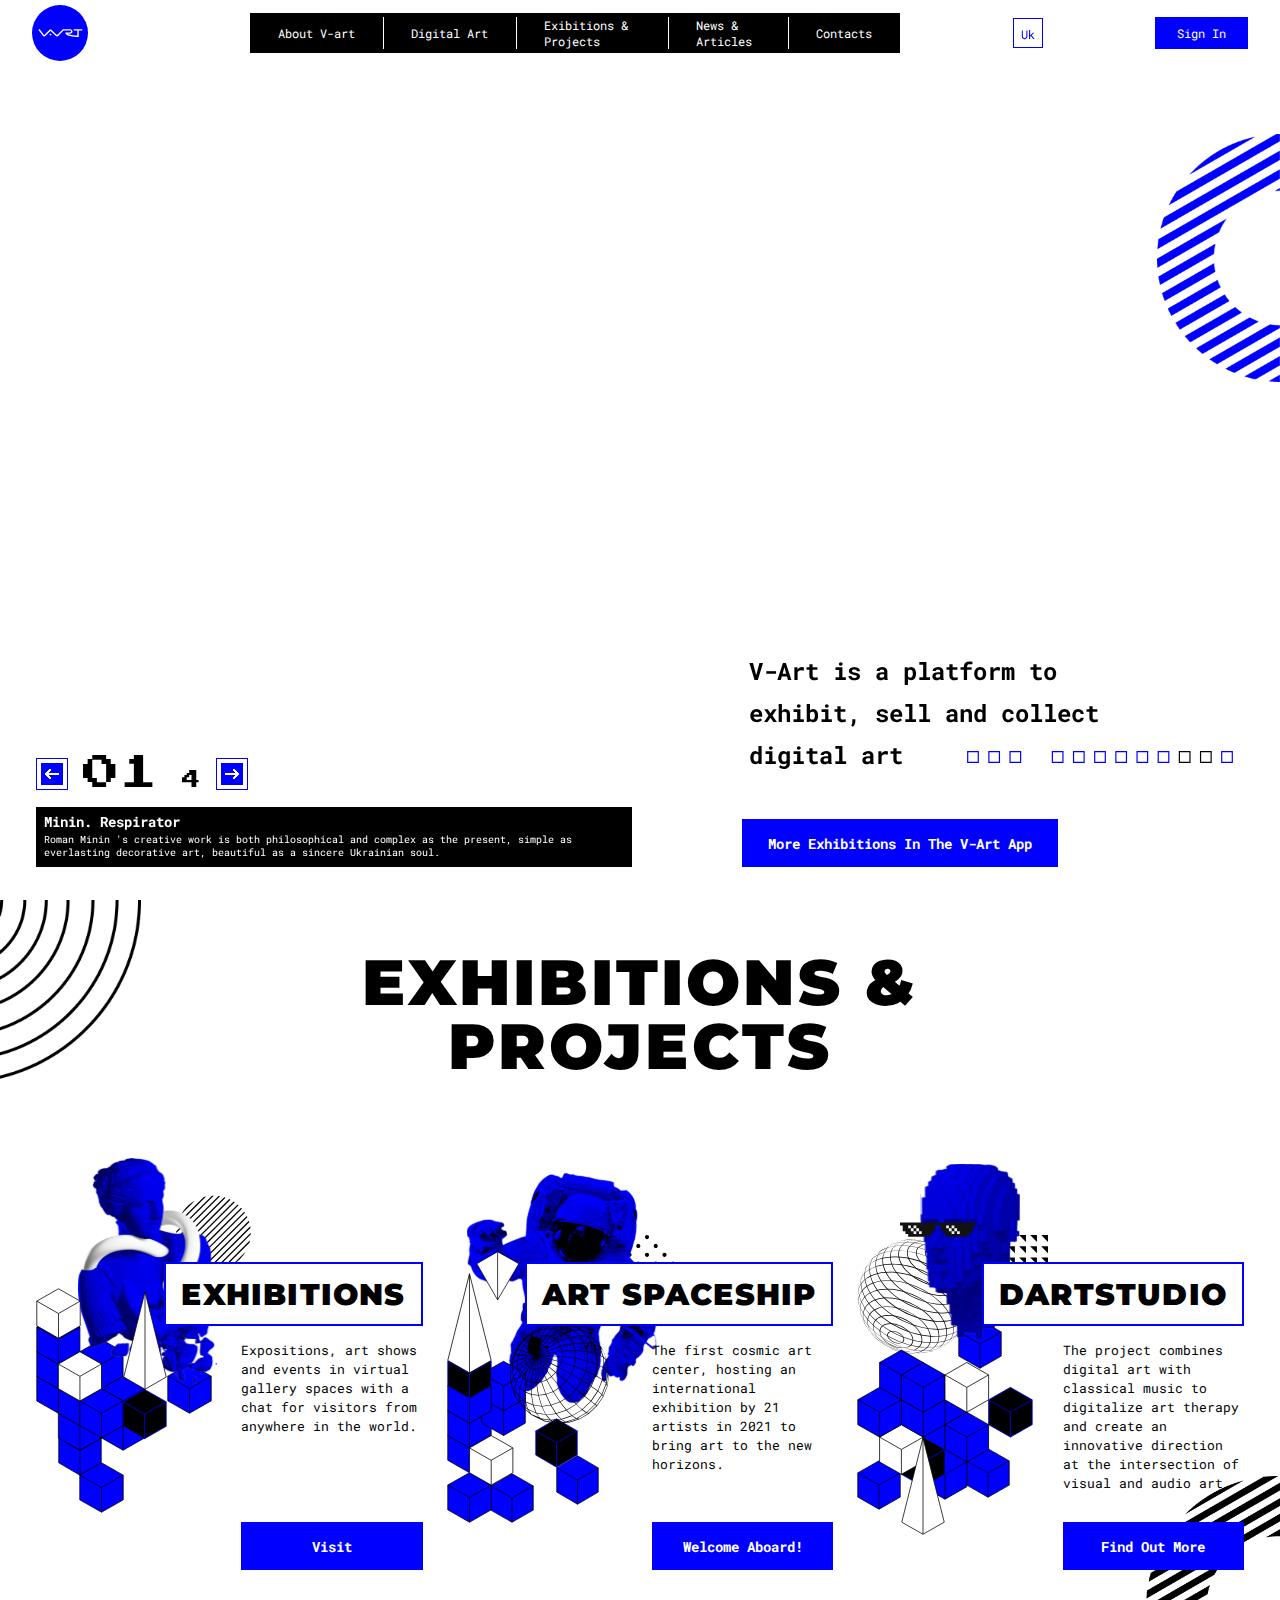
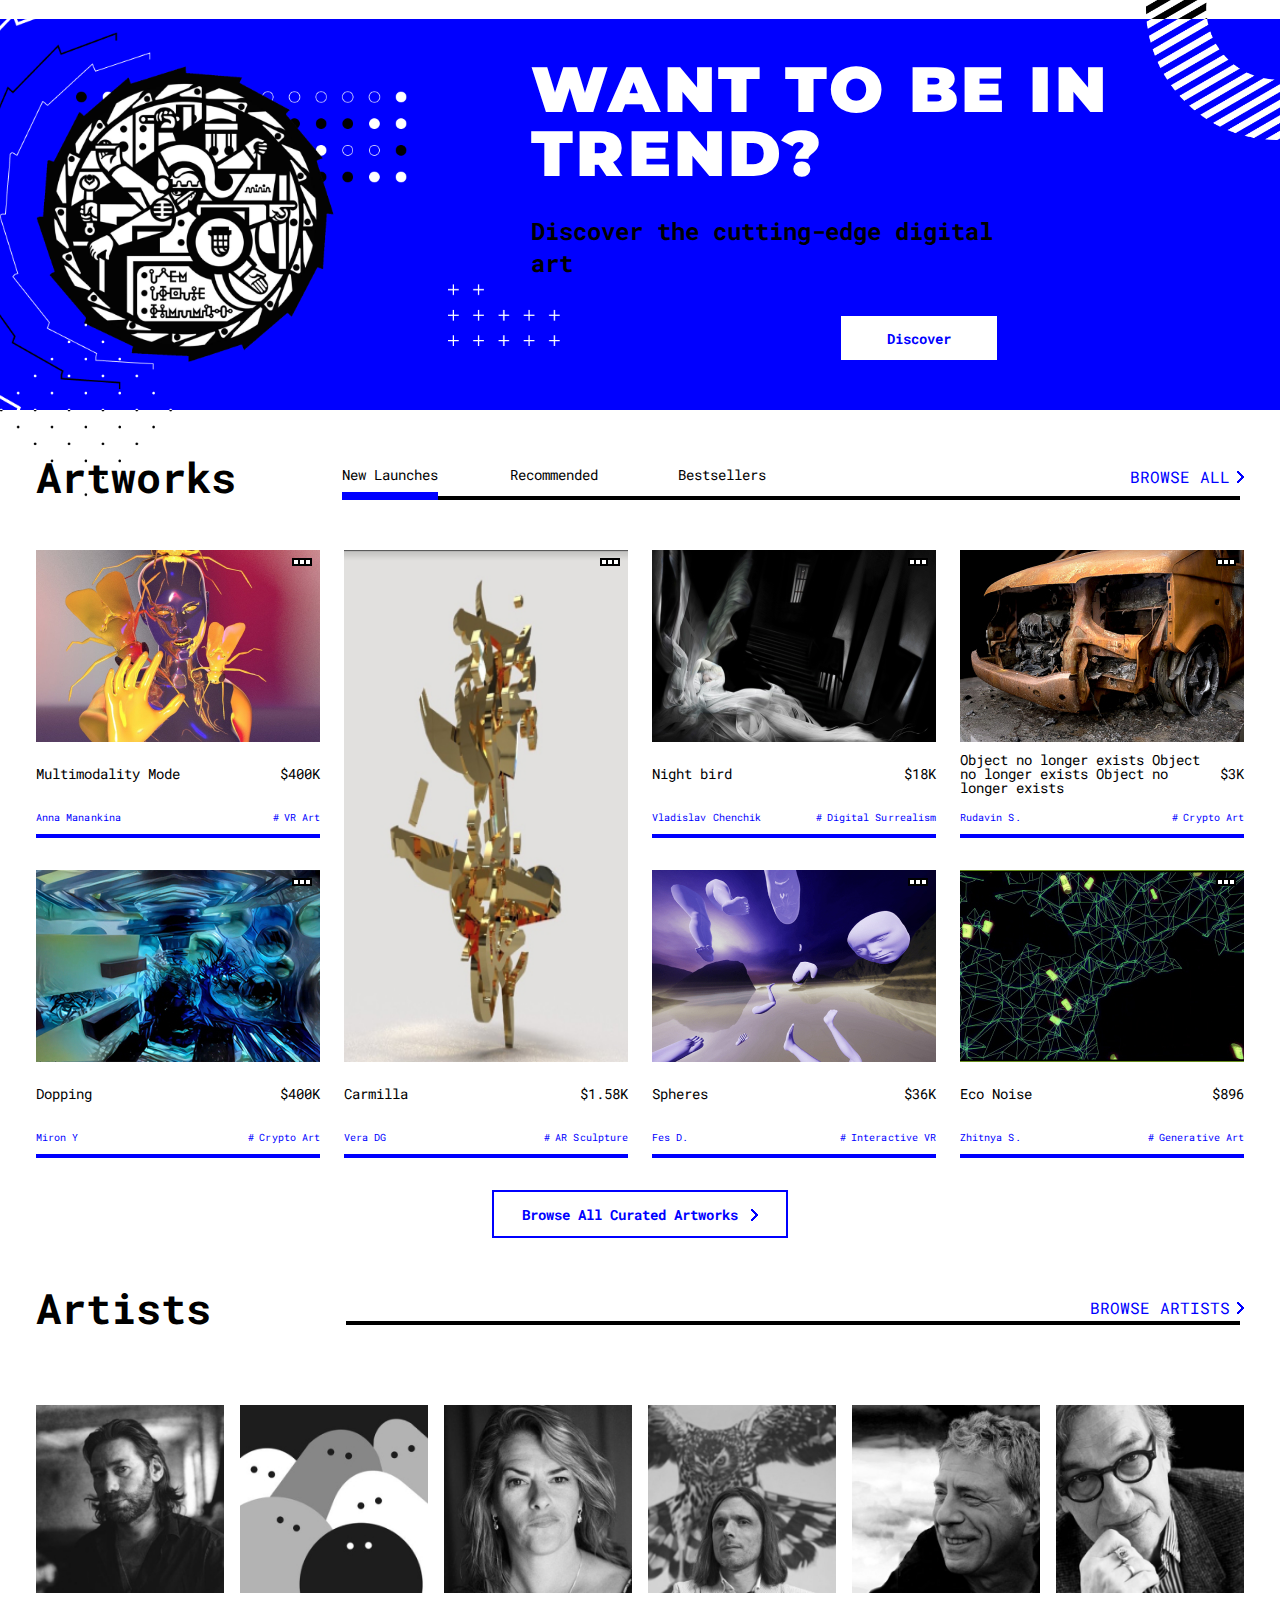
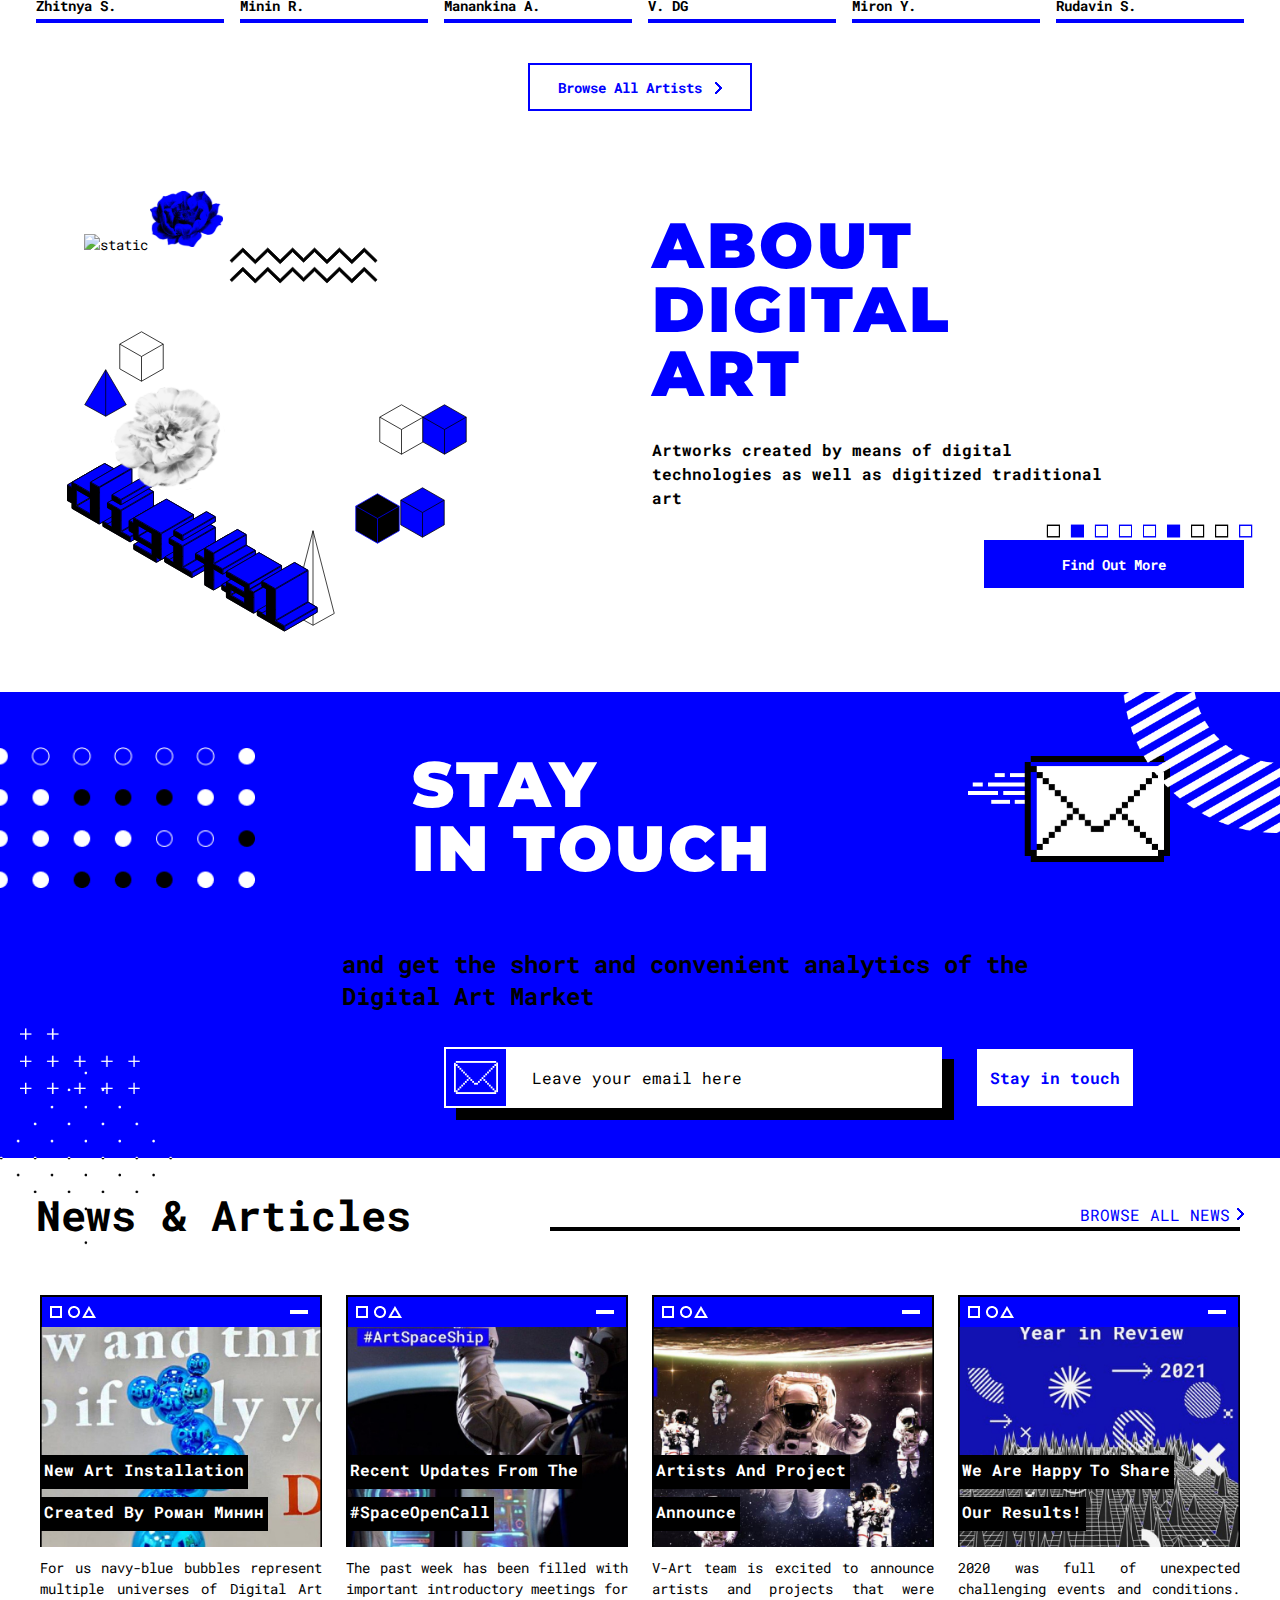
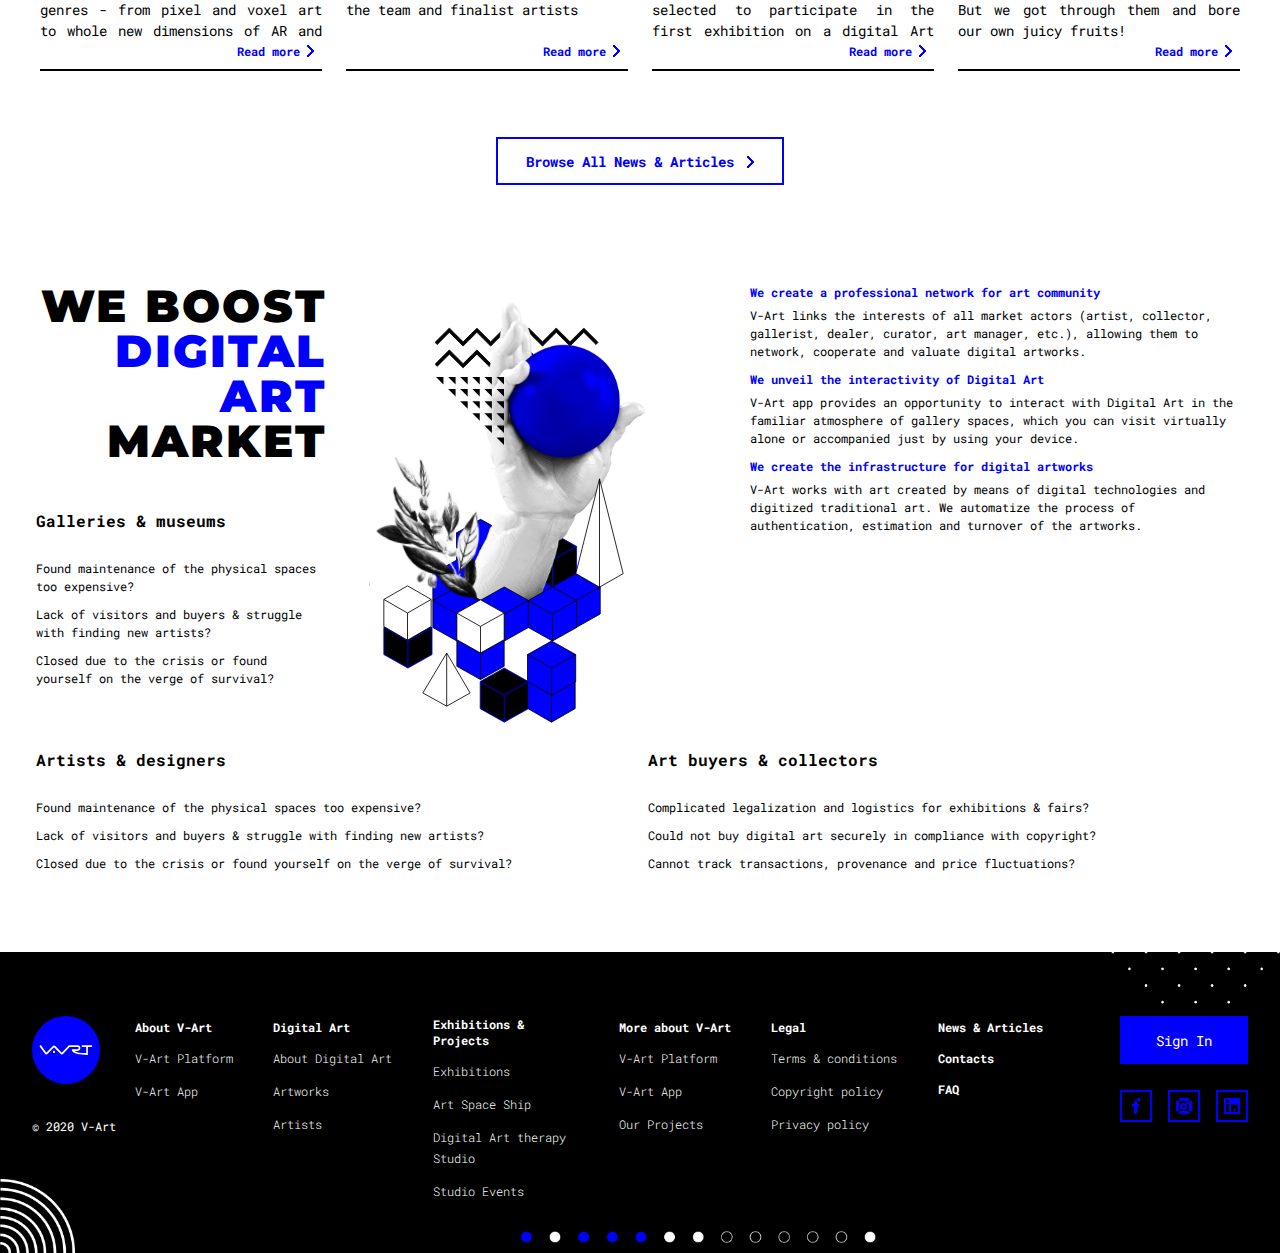
==== commit 83ead6ec: "anumation & fixes" ====
--- a/index.html
+++ b/index.html
@@ -89,7 +89,7 @@
 				<div class="header-lang">
 					<ul>
 						<li><a lang="en" hreflang="en" href="#">En</a></li>
-						<li><a lang="uk" hreflang="uk" href="#">Uk</a></li>
+						<li class="active"><a lang="uk" hreflang="uk" href="#">Uk</a></li>
 						<li><a lang="ru" hreflang="ru" href="#">Ru</a></li>
 					</ul>
 				</div>
@@ -879,7 +879,23 @@
 			<section class="vart-about">
 				<div class="container">
 					<div class="about-image">
-						<img src="img/digital-art.png" alt="">
+						<div class="about-image-inner">
+							<img class="static" src="img/woman/static.svg" alt="static">
+							<img class="digital" src="img/woman/digital.svg" alt="digital">
+
+							<img class="flower" src="img/woman/flower.svg" alt="flower">
+							<img class="flower-big" src="img/woman/flower-big.svg" alt="flower big">
+							<img class="waves" src="img/woman/waves.svg" alt="waves">
+
+							<img class="pyramid-white" src="img/woman/pyramid-white.svg" alt="pyramid white">
+							<img class="pyramid-blue" src="img/woman/pyramid-blue.svg" alt="pyramid blue">
+
+							<img class="cube cube-black" src="img/woman/cube-black.svg" alt="cube black">
+							<img class="cube cube-white cbw1" src="img/woman/cube-white.svg" alt="cube black">
+							<img class="cube cube-white cbw2" src="img/woman/cube-white.svg" alt="cube black">
+							<img class="cube cube-blue cbb1" src="img/woman/cube-blue.svg" alt="cube blue">
+							<img class="cube cube-blue cbb2" src="img/woman/cube-blue.svg" alt="cube blue">
+						</div>
 					</div>
 					<div class="about-content">
 						<h2 class="vart-heading accent left">About digital art</h2>
@@ -1052,7 +1068,18 @@
 							</div>
 						</div>
 						<div class="col col-xl-3 col-lg-3 col-md-3 col-sm-4 col-4 col-boost-image">
-							<img src="img/boost.svg">
+							<div class="boost-image">
+								<img class="static1" src="img/seo-graphics/static1.svg" alt="static"></img>
+								<img class="static2" src="img/seo-graphics/static2.svg" alt="static"></img>
+
+								<img class="waves" src="img/seo-graphics/waves.svg" alt="waves"></img>
+								<img class="triangle" src="img/seo-graphics/triangle.svg" alt="triangle"></img>
+								<img class="flower" src="img/seo-graphics/flower.svg" alt="flower"></img>
+
+								<img class="pyramid" src="img/seo-graphics/pyramid.svg" alt="pyramid"></img>
+								<img class="cube cube-white" src="img/seo-graphics/cube-white.svg" alt="cube white"></img>
+								<img class="cube cube-blue" src="img/seo-graphics/cube-blue.svg" alt="cube blue"></img>
+							</div>
 						</div>
 						<div class="col col-xl-4 col-lg-4 col-md-5 col-sm-5 col-5">
 							<div class="boost-description">
--- a/css/main.min.css
+++ b/css/main.min.css
@@ -1 +1 @@
-*,::after,::before{-webkit-box-sizing:border-box;box-sizing:border-box}html{font-family:sans-serif;line-height:1.15;-webkit-text-size-adjust:100%;-ms-text-size-adjust:100%;-ms-overflow-style:scrollbar;-webkit-tap-highlight-color:transparent}@-ms-viewport{width:device-width}article,aside,dialog,figcaption,figure,footer,header,hgroup,main,nav,section{display:block}body{margin:0;font-family:-apple-system,BlinkMacSystemFont,"Segoe UI",Roboto,"Helvetica Neue",Arial,sans-serif,"Apple Color Emoji","Segoe UI Emoji","Segoe UI Symbol";font-size:1rem;font-weight:400;line-height:1.5;color:#212529;text-align:left;background-color:#fff}[tabindex="-1"]:focus{outline:0!important}hr{-webkit-box-sizing:content-box;box-sizing:content-box;height:0;overflow:visible}h1,h2,h3,h4,h5,h6{margin-top:0;margin-bottom:.5rem}p{margin-top:0;margin-bottom:1rem}abbr[data-original-title],abbr[title]{text-decoration:underline;-webkit-text-decoration:underline dotted;text-decoration:underline dotted;cursor:help;border-bottom:0}address{margin-bottom:1rem;font-style:normal;line-height:inherit}dl,ol,ul{margin-top:0;margin-bottom:1rem}ol ol,ol ul,ul ol,ul ul{margin-bottom:0}dt{font-weight:700}dd{margin-bottom:.5rem;margin-left:0}blockquote{margin:0 0 1rem}dfn{font-style:italic}b,strong{font-weight:bolder}small{font-size:80%}sub,sup{position:relative;font-size:75%;line-height:0;vertical-align:baseline}sub{bottom:-.25em}sup{top:-.5em}a{color:#007bff;text-decoration:none;background-color:transparent;-webkit-text-decoration-skip:objects}a:hover{color:#0056b3;text-decoration:underline}a:not([href]):not([tabindex]){color:inherit;text-decoration:none}a:not([href]):not([tabindex]):focus,a:not([href]):not([tabindex]):hover{color:inherit;text-decoration:none}a:not([href]):not([tabindex]):focus{outline:0}code,kbd,pre,samp{font-family:monospace,monospace;font-size:1em}pre{margin-top:0;margin-bottom:1rem;overflow:auto;-ms-overflow-style:scrollbar}figure{margin:0 0 1rem}img{vertical-align:middle;border-style:none}svg:not(:root){overflow:hidden}table{border-collapse:collapse}caption{padding-top:.75rem;padding-bottom:.75rem;color:#6c757d;text-align:left;caption-side:bottom}th{text-align:inherit}label{display:inline-block;margin-bottom:.5rem}button{border-radius:0}button:focus{outline:1px dotted;outline:5px auto -webkit-focus-ring-color}button,input,optgroup,select,textarea{margin:0;font-family:inherit;font-size:inherit;line-height:inherit}button,input{overflow:visible}button,select{text-transform:none}[type=reset],[type=submit],button,html [type=button]{-webkit-appearance:button}[type=button]::-moz-focus-inner,[type=reset]::-moz-focus-inner,[type=submit]::-moz-focus-inner,button::-moz-focus-inner{padding:0;border-style:none}input[type=checkbox],input[type=radio]{-webkit-box-sizing:border-box;box-sizing:border-box;padding:0}input[type=date],input[type=datetime-local],input[type=month],input[type=time]{-webkit-appearance:listbox}textarea{overflow:auto;resize:vertical}fieldset{min-width:0;padding:0;margin:0;border:0}legend{display:block;width:100%;max-width:100%;padding:0;margin-bottom:.5rem;font-size:1.5rem;line-height:inherit;color:inherit;white-space:normal}progress{vertical-align:baseline}[type=number]::-webkit-inner-spin-button,[type=number]::-webkit-outer-spin-button{height:auto}[type=search]{outline-offset:-2px;-webkit-appearance:none}[type=search]::-webkit-search-cancel-button,[type=search]::-webkit-search-decoration{-webkit-appearance:none}::-webkit-file-upload-button{font:inherit;-webkit-appearance:button}output{display:inline-block}summary{display:list-item;cursor:pointer}template{display:none}[hidden]{display:none!important}@-ms-viewport{width:device-width}html{-webkit-box-sizing:border-box;box-sizing:border-box;-ms-overflow-style:scrollbar}*,::after,::before{-webkit-box-sizing:inherit;box-sizing:inherit}.container{width:100%;padding-right:12px;padding-left:12px;margin-right:auto;margin-left:auto}@media (min-width:1100px){.container{max-width:100%}}@media (min-width:1340px){.container{max-width:1262px}}@media (min-width:1440px){.container{max-width:1240px}}@media (min-width:1700px){.container{max-width:1464px}}.container-fluid{width:100%;padding-right:12px;padding-left:12px;margin-right:auto;margin-left:auto}.row{display:-webkit-box;display:-webkit-flex;display:-ms-flexbox;display:flex;-webkit-flex-wrap:wrap;-ms-flex-wrap:wrap;flex-wrap:wrap;margin-right:-12px;margin-left:-12px}.no-gutters{margin-right:0;margin-left:0}.no-gutters>.col,.no-gutters>[class*=col-]{padding-right:0;padding-left:0}.col,.col-1,.col-10,.col-11,.col-12,.col-2,.col-3,.col-4,.col-5,.col-6,.col-7,.col-8,.col-9,.col-auto,.col-lg,.col-lg-1,.col-lg-10,.col-lg-11,.col-lg-12,.col-lg-2,.col-lg-3,.col-lg-4,.col-lg-5,.col-lg-6,.col-lg-7,.col-lg-8,.col-lg-9,.col-lg-auto,.col-md,.col-md-1,.col-md-10,.col-md-11,.col-md-12,.col-md-2,.col-md-3,.col-md-4,.col-md-5,.col-md-6,.col-md-7,.col-md-8,.col-md-9,.col-md-auto,.col-sm,.col-sm-1,.col-sm-10,.col-sm-11,.col-sm-12,.col-sm-2,.col-sm-3,.col-sm-4,.col-sm-5,.col-sm-6,.col-sm-7,.col-sm-8,.col-sm-9,.col-sm-auto,.col-xl,.col-xl-1,.col-xl-10,.col-xl-11,.col-xl-12,.col-xl-2,.col-xl-3,.col-xl-4,.col-xl-5,.col-xl-6,.col-xl-7,.col-xl-8,.col-xl-9,.col-xl-auto{position:relative;width:100%;min-height:1px;padding-right:12px;padding-left:12px}.col{-webkit-flex-basis:0;-ms-flex-preferred-size:0;flex-basis:0;-webkit-box-flex:1;-webkit-flex-grow:1;-ms-flex-positive:1;flex-grow:1;max-width:100%}.col-auto{-webkit-box-flex:0;-webkit-flex:0 0 auto;-ms-flex:0 0 auto;flex:0 0 auto;width:auto;max-width:none}.col-1{-webkit-box-flex:0;-webkit-flex:0 0 8.33333%;-ms-flex:0 0 8.33333%;flex:0 0 8.33333%;max-width:8.33333%}.col-2{-webkit-box-flex:0;-webkit-flex:0 0 16.66667%;-ms-flex:0 0 16.66667%;flex:0 0 16.66667%;max-width:16.66667%}.col-3{-webkit-box-flex:0;-webkit-flex:0 0 25%;-ms-flex:0 0 25%;flex:0 0 25%;max-width:25%}.col-4{-webkit-box-flex:0;-webkit-flex:0 0 33.33333%;-ms-flex:0 0 33.33333%;flex:0 0 33.33333%;max-width:33.33333%}.col-5{-webkit-box-flex:0;-webkit-flex:0 0 41.66667%;-ms-flex:0 0 41.66667%;flex:0 0 41.66667%;max-width:41.66667%}.col-6{-webkit-box-flex:0;-webkit-flex:0 0 50%;-ms-flex:0 0 50%;flex:0 0 50%;max-width:50%}.col-7{-webkit-box-flex:0;-webkit-flex:0 0 58.33333%;-ms-flex:0 0 58.33333%;flex:0 0 58.33333%;max-width:58.33333%}.col-8{-webkit-box-flex:0;-webkit-flex:0 0 66.66667%;-ms-flex:0 0 66.66667%;flex:0 0 66.66667%;max-width:66.66667%}.col-9{-webkit-box-flex:0;-webkit-flex:0 0 75%;-ms-flex:0 0 75%;flex:0 0 75%;max-width:75%}.col-10{-webkit-box-flex:0;-webkit-flex:0 0 83.33333%;-ms-flex:0 0 83.33333%;flex:0 0 83.33333%;max-width:83.33333%}.col-11{-webkit-box-flex:0;-webkit-flex:0 0 91.66667%;-ms-flex:0 0 91.66667%;flex:0 0 91.66667%;max-width:91.66667%}.col-12{-webkit-box-flex:0;-webkit-flex:0 0 100%;-ms-flex:0 0 100%;flex:0 0 100%;max-width:100%}.order-first{-webkit-box-ordinal-group:0;-webkit-order:-1;-ms-flex-order:-1;order:-1}.order-last{-webkit-box-ordinal-group:14;-webkit-order:13;-ms-flex-order:13;order:13}.order-0{-webkit-box-ordinal-group:1;-webkit-order:0;-ms-flex-order:0;order:0}.order-1{-webkit-box-ordinal-group:2;-webkit-order:1;-ms-flex-order:1;order:1}.order-2{-webkit-box-ordinal-group:3;-webkit-order:2;-ms-flex-order:2;order:2}.order-3{-webkit-box-ordinal-group:4;-webkit-order:3;-ms-flex-order:3;order:3}.order-4{-webkit-box-ordinal-group:5;-webkit-order:4;-ms-flex-order:4;order:4}.order-5{-webkit-box-ordinal-group:6;-webkit-order:5;-ms-flex-order:5;order:5}.order-6{-webkit-box-ordinal-group:7;-webkit-order:6;-ms-flex-order:6;order:6}.order-7{-webkit-box-ordinal-group:8;-webkit-order:7;-ms-flex-order:7;order:7}.order-8{-webkit-box-ordinal-group:9;-webkit-order:8;-ms-flex-order:8;order:8}.order-9{-webkit-box-ordinal-group:10;-webkit-order:9;-ms-flex-order:9;order:9}.order-10{-webkit-box-ordinal-group:11;-webkit-order:10;-ms-flex-order:10;order:10}.order-11{-webkit-box-ordinal-group:12;-webkit-order:11;-ms-flex-order:11;order:11}.order-12{-webkit-box-ordinal-group:13;-webkit-order:12;-ms-flex-order:12;order:12}.offset-1{margin-left:8.33333%}.offset-2{margin-left:16.66667%}.offset-3{margin-left:25%}.offset-4{margin-left:33.33333%}.offset-5{margin-left:41.66667%}.offset-6{margin-left:50%}.offset-7{margin-left:58.33333%}.offset-8{margin-left:66.66667%}.offset-9{margin-left:75%}.offset-10{margin-left:83.33333%}.offset-11{margin-left:91.66667%}@media (min-width:1100px){.col-sm{-webkit-flex-basis:0;-ms-flex-preferred-size:0;flex-basis:0;-webkit-box-flex:1;-webkit-flex-grow:1;-ms-flex-positive:1;flex-grow:1;max-width:100%}.col-sm-auto{-webkit-box-flex:0;-webkit-flex:0 0 auto;-ms-flex:0 0 auto;flex:0 0 auto;width:auto;max-width:none}.col-sm-1{-webkit-box-flex:0;-webkit-flex:0 0 8.33333%;-ms-flex:0 0 8.33333%;flex:0 0 8.33333%;max-width:8.33333%}.col-sm-2{-webkit-box-flex:0;-webkit-flex:0 0 16.66667%;-ms-flex:0 0 16.66667%;flex:0 0 16.66667%;max-width:16.66667%}.col-sm-3{-webkit-box-flex:0;-webkit-flex:0 0 25%;-ms-flex:0 0 25%;flex:0 0 25%;max-width:25%}.col-sm-4{-webkit-box-flex:0;-webkit-flex:0 0 33.33333%;-ms-flex:0 0 33.33333%;flex:0 0 33.33333%;max-width:33.33333%}.col-sm-5{-webkit-box-flex:0;-webkit-flex:0 0 41.66667%;-ms-flex:0 0 41.66667%;flex:0 0 41.66667%;max-width:41.66667%}.col-sm-6{-webkit-box-flex:0;-webkit-flex:0 0 50%;-ms-flex:0 0 50%;flex:0 0 50%;max-width:50%}.col-sm-7{-webkit-box-flex:0;-webkit-flex:0 0 58.33333%;-ms-flex:0 0 58.33333%;flex:0 0 58.33333%;max-width:58.33333%}.col-sm-8{-webkit-box-flex:0;-webkit-flex:0 0 66.66667%;-ms-flex:0 0 66.66667%;flex:0 0 66.66667%;max-width:66.66667%}.col-sm-9{-webkit-box-flex:0;-webkit-flex:0 0 75%;-ms-flex:0 0 75%;flex:0 0 75%;max-width:75%}.col-sm-10{-webkit-box-flex:0;-webkit-flex:0 0 83.33333%;-ms-flex:0 0 83.33333%;flex:0 0 83.33333%;max-width:83.33333%}.col-sm-11{-webkit-box-flex:0;-webkit-flex:0 0 91.66667%;-ms-flex:0 0 91.66667%;flex:0 0 91.66667%;max-width:91.66667%}.col-sm-12{-webkit-box-flex:0;-webkit-flex:0 0 100%;-ms-flex:0 0 100%;flex:0 0 100%;max-width:100%}.order-sm-first{-webkit-box-ordinal-group:0;-webkit-order:-1;-ms-flex-order:-1;order:-1}.order-sm-last{-webkit-box-ordinal-group:14;-webkit-order:13;-ms-flex-order:13;order:13}.order-sm-0{-webkit-box-ordinal-group:1;-webkit-order:0;-ms-flex-order:0;order:0}.order-sm-1{-webkit-box-ordinal-group:2;-webkit-order:1;-ms-flex-order:1;order:1}.order-sm-2{-webkit-box-ordinal-group:3;-webkit-order:2;-ms-flex-order:2;order:2}.order-sm-3{-webkit-box-ordinal-group:4;-webkit-order:3;-ms-flex-order:3;order:3}.order-sm-4{-webkit-box-ordinal-group:5;-webkit-order:4;-ms-flex-order:4;order:4}.order-sm-5{-webkit-box-ordinal-group:6;-webkit-order:5;-ms-flex-order:5;order:5}.order-sm-6{-webkit-box-ordinal-group:7;-webkit-order:6;-ms-flex-order:6;order:6}.order-sm-7{-webkit-box-ordinal-group:8;-webkit-order:7;-ms-flex-order:7;order:7}.order-sm-8{-webkit-box-ordinal-group:9;-webkit-order:8;-ms-flex-order:8;order:8}.order-sm-9{-webkit-box-ordinal-group:10;-webkit-order:9;-ms-flex-order:9;order:9}.order-sm-10{-webkit-box-ordinal-group:11;-webkit-order:10;-ms-flex-order:10;order:10}.order-sm-11{-webkit-box-ordinal-group:12;-webkit-order:11;-ms-flex-order:11;order:11}.order-sm-12{-webkit-box-ordinal-group:13;-webkit-order:12;-ms-flex-order:12;order:12}.offset-sm-0{margin-left:0}.offset-sm-1{margin-left:8.33333%}.offset-sm-2{margin-left:16.66667%}.offset-sm-3{margin-left:25%}.offset-sm-4{margin-left:33.33333%}.offset-sm-5{margin-left:41.66667%}.offset-sm-6{margin-left:50%}.offset-sm-7{margin-left:58.33333%}.offset-sm-8{margin-left:66.66667%}.offset-sm-9{margin-left:75%}.offset-sm-10{margin-left:83.33333%}.offset-sm-11{margin-left:91.66667%}}@media (min-width:1340px){.col-md{-webkit-flex-basis:0;-ms-flex-preferred-size:0;flex-basis:0;-webkit-box-flex:1;-webkit-flex-grow:1;-ms-flex-positive:1;flex-grow:1;max-width:100%}.col-md-auto{-webkit-box-flex:0;-webkit-flex:0 0 auto;-ms-flex:0 0 auto;flex:0 0 auto;width:auto;max-width:none}.col-md-1{-webkit-box-flex:0;-webkit-flex:0 0 8.33333%;-ms-flex:0 0 8.33333%;flex:0 0 8.33333%;max-width:8.33333%}.col-md-2{-webkit-box-flex:0;-webkit-flex:0 0 16.66667%;-ms-flex:0 0 16.66667%;flex:0 0 16.66667%;max-width:16.66667%}.col-md-3{-webkit-box-flex:0;-webkit-flex:0 0 25%;-ms-flex:0 0 25%;flex:0 0 25%;max-width:25%}.col-md-4{-webkit-box-flex:0;-webkit-flex:0 0 33.33333%;-ms-flex:0 0 33.33333%;flex:0 0 33.33333%;max-width:33.33333%}.col-md-5{-webkit-box-flex:0;-webkit-flex:0 0 41.66667%;-ms-flex:0 0 41.66667%;flex:0 0 41.66667%;max-width:41.66667%}.col-md-6{-webkit-box-flex:0;-webkit-flex:0 0 50%;-ms-flex:0 0 50%;flex:0 0 50%;max-width:50%}.col-md-7{-webkit-box-flex:0;-webkit-flex:0 0 58.33333%;-ms-flex:0 0 58.33333%;flex:0 0 58.33333%;max-width:58.33333%}.col-md-8{-webkit-box-flex:0;-webkit-flex:0 0 66.66667%;-ms-flex:0 0 66.66667%;flex:0 0 66.66667%;max-width:66.66667%}.col-md-9{-webkit-box-flex:0;-webkit-flex:0 0 75%;-ms-flex:0 0 75%;flex:0 0 75%;max-width:75%}.col-md-10{-webkit-box-flex:0;-webkit-flex:0 0 83.33333%;-ms-flex:0 0 83.33333%;flex:0 0 83.33333%;max-width:83.33333%}.col-md-11{-webkit-box-flex:0;-webkit-flex:0 0 91.66667%;-ms-flex:0 0 91.66667%;flex:0 0 91.66667%;max-width:91.66667%}.col-md-12{-webkit-box-flex:0;-webkit-flex:0 0 100%;-ms-flex:0 0 100%;flex:0 0 100%;max-width:100%}.order-md-first{-webkit-box-ordinal-group:0;-webkit-order:-1;-ms-flex-order:-1;order:-1}.order-md-last{-webkit-box-ordinal-group:14;-webkit-order:13;-ms-flex-order:13;order:13}.order-md-0{-webkit-box-ordinal-group:1;-webkit-order:0;-ms-flex-order:0;order:0}.order-md-1{-webkit-box-ordinal-group:2;-webkit-order:1;-ms-flex-order:1;order:1}.order-md-2{-webkit-box-ordinal-group:3;-webkit-order:2;-ms-flex-order:2;order:2}.order-md-3{-webkit-box-ordinal-group:4;-webkit-order:3;-ms-flex-order:3;order:3}.order-md-4{-webkit-box-ordinal-group:5;-webkit-order:4;-ms-flex-order:4;order:4}.order-md-5{-webkit-box-ordinal-group:6;-webkit-order:5;-ms-flex-order:5;order:5}.order-md-6{-webkit-box-ordinal-group:7;-webkit-order:6;-ms-flex-order:6;order:6}.order-md-7{-webkit-box-ordinal-group:8;-webkit-order:7;-ms-flex-order:7;order:7}.order-md-8{-webkit-box-ordinal-group:9;-webkit-order:8;-ms-flex-order:8;order:8}.order-md-9{-webkit-box-ordinal-group:10;-webkit-order:9;-ms-flex-order:9;order:9}.order-md-10{-webkit-box-ordinal-group:11;-webkit-order:10;-ms-flex-order:10;order:10}.order-md-11{-webkit-box-ordinal-group:12;-webkit-order:11;-ms-flex-order:11;order:11}.order-md-12{-webkit-box-ordinal-group:13;-webkit-order:12;-ms-flex-order:12;order:12}.offset-md-0{margin-left:0}.offset-md-1{margin-left:8.33333%}.offset-md-2{margin-left:16.66667%}.offset-md-3{margin-left:25%}.offset-md-4{margin-left:33.33333%}.offset-md-5{margin-left:41.66667%}.offset-md-6{margin-left:50%}.offset-md-7{margin-left:58.33333%}.offset-md-8{margin-left:66.66667%}.offset-md-9{margin-left:75%}.offset-md-10{margin-left:83.33333%}.offset-md-11{margin-left:91.66667%}}@media (min-width:1440px){.col-lg{-webkit-flex-basis:0;-ms-flex-preferred-size:0;flex-basis:0;-webkit-box-flex:1;-webkit-flex-grow:1;-ms-flex-positive:1;flex-grow:1;max-width:100%}.col-lg-auto{-webkit-box-flex:0;-webkit-flex:0 0 auto;-ms-flex:0 0 auto;flex:0 0 auto;width:auto;max-width:none}.col-lg-1{-webkit-box-flex:0;-webkit-flex:0 0 8.33333%;-ms-flex:0 0 8.33333%;flex:0 0 8.33333%;max-width:8.33333%}.col-lg-2{-webkit-box-flex:0;-webkit-flex:0 0 16.66667%;-ms-flex:0 0 16.66667%;flex:0 0 16.66667%;max-width:16.66667%}.col-lg-3{-webkit-box-flex:0;-webkit-flex:0 0 25%;-ms-flex:0 0 25%;flex:0 0 25%;max-width:25%}.col-lg-4{-webkit-box-flex:0;-webkit-flex:0 0 33.33333%;-ms-flex:0 0 33.33333%;flex:0 0 33.33333%;max-width:33.33333%}.col-lg-5{-webkit-box-flex:0;-webkit-flex:0 0 41.66667%;-ms-flex:0 0 41.66667%;flex:0 0 41.66667%;max-width:41.66667%}.col-lg-6{-webkit-box-flex:0;-webkit-flex:0 0 50%;-ms-flex:0 0 50%;flex:0 0 50%;max-width:50%}.col-lg-7{-webkit-box-flex:0;-webkit-flex:0 0 58.33333%;-ms-flex:0 0 58.33333%;flex:0 0 58.33333%;max-width:58.33333%}.col-lg-8{-webkit-box-flex:0;-webkit-flex:0 0 66.66667%;-ms-flex:0 0 66.66667%;flex:0 0 66.66667%;max-width:66.66667%}.col-lg-9{-webkit-box-flex:0;-webkit-flex:0 0 75%;-ms-flex:0 0 75%;flex:0 0 75%;max-width:75%}.col-lg-10{-webkit-box-flex:0;-webkit-flex:0 0 83.33333%;-ms-flex:0 0 83.33333%;flex:0 0 83.33333%;max-width:83.33333%}.col-lg-11{-webkit-box-flex:0;-webkit-flex:0 0 91.66667%;-ms-flex:0 0 91.66667%;flex:0 0 91.66667%;max-width:91.66667%}.col-lg-12{-webkit-box-flex:0;-webkit-flex:0 0 100%;-ms-flex:0 0 100%;flex:0 0 100%;max-width:100%}.order-lg-first{-webkit-box-ordinal-group:0;-webkit-order:-1;-ms-flex-order:-1;order:-1}.order-lg-last{-webkit-box-ordinal-group:14;-webkit-order:13;-ms-flex-order:13;order:13}.order-lg-0{-webkit-box-ordinal-group:1;-webkit-order:0;-ms-flex-order:0;order:0}.order-lg-1{-webkit-box-ordinal-group:2;-webkit-order:1;-ms-flex-order:1;order:1}.order-lg-2{-webkit-box-ordinal-group:3;-webkit-order:2;-ms-flex-order:2;order:2}.order-lg-3{-webkit-box-ordinal-group:4;-webkit-order:3;-ms-flex-order:3;order:3}.order-lg-4{-webkit-box-ordinal-group:5;-webkit-order:4;-ms-flex-order:4;order:4}.order-lg-5{-webkit-box-ordinal-group:6;-webkit-order:5;-ms-flex-order:5;order:5}.order-lg-6{-webkit-box-ordinal-group:7;-webkit-order:6;-ms-flex-order:6;order:6}.order-lg-7{-webkit-box-ordinal-group:8;-webkit-order:7;-ms-flex-order:7;order:7}.order-lg-8{-webkit-box-ordinal-group:9;-webkit-order:8;-ms-flex-order:8;order:8}.order-lg-9{-webkit-box-ordinal-group:10;-webkit-order:9;-ms-flex-order:9;order:9}.order-lg-10{-webkit-box-ordinal-group:11;-webkit-order:10;-ms-flex-order:10;order:10}.order-lg-11{-webkit-box-ordinal-group:12;-webkit-order:11;-ms-flex-order:11;order:11}.order-lg-12{-webkit-box-ordinal-group:13;-webkit-order:12;-ms-flex-order:12;order:12}.offset-lg-0{margin-left:0}.offset-lg-1{margin-left:8.33333%}.offset-lg-2{margin-left:16.66667%}.offset-lg-3{margin-left:25%}.offset-lg-4{margin-left:33.33333%}.offset-lg-5{margin-left:41.66667%}.offset-lg-6{margin-left:50%}.offset-lg-7{margin-left:58.33333%}.offset-lg-8{margin-left:66.66667%}.offset-lg-9{margin-left:75%}.offset-lg-10{margin-left:83.33333%}.offset-lg-11{margin-left:91.66667%}}@media (min-width:1700px){.col-xl{-webkit-flex-basis:0;-ms-flex-preferred-size:0;flex-basis:0;-webkit-box-flex:1;-webkit-flex-grow:1;-ms-flex-positive:1;flex-grow:1;max-width:100%}.col-xl-auto{-webkit-box-flex:0;-webkit-flex:0 0 auto;-ms-flex:0 0 auto;flex:0 0 auto;width:auto;max-width:none}.col-xl-1{-webkit-box-flex:0;-webkit-flex:0 0 8.33333%;-ms-flex:0 0 8.33333%;flex:0 0 8.33333%;max-width:8.33333%}.col-xl-2{-webkit-box-flex:0;-webkit-flex:0 0 16.66667%;-ms-flex:0 0 16.66667%;flex:0 0 16.66667%;max-width:16.66667%}.col-xl-3{-webkit-box-flex:0;-webkit-flex:0 0 25%;-ms-flex:0 0 25%;flex:0 0 25%;max-width:25%}.col-xl-4{-webkit-box-flex:0;-webkit-flex:0 0 33.33333%;-ms-flex:0 0 33.33333%;flex:0 0 33.33333%;max-width:33.33333%}.col-xl-5{-webkit-box-flex:0;-webkit-flex:0 0 41.66667%;-ms-flex:0 0 41.66667%;flex:0 0 41.66667%;max-width:41.66667%}.col-xl-6{-webkit-box-flex:0;-webkit-flex:0 0 50%;-ms-flex:0 0 50%;flex:0 0 50%;max-width:50%}.col-xl-7{-webkit-box-flex:0;-webkit-flex:0 0 58.33333%;-ms-flex:0 0 58.33333%;flex:0 0 58.33333%;max-width:58.33333%}.col-xl-8{-webkit-box-flex:0;-webkit-flex:0 0 66.66667%;-ms-flex:0 0 66.66667%;flex:0 0 66.66667%;max-width:66.66667%}.col-xl-9{-webkit-box-flex:0;-webkit-flex:0 0 75%;-ms-flex:0 0 75%;flex:0 0 75%;max-width:75%}.col-xl-10{-webkit-box-flex:0;-webkit-flex:0 0 83.33333%;-ms-flex:0 0 83.33333%;flex:0 0 83.33333%;max-width:83.33333%}.col-xl-11{-webkit-box-flex:0;-webkit-flex:0 0 91.66667%;-ms-flex:0 0 91.66667%;flex:0 0 91.66667%;max-width:91.66667%}.col-xl-12{-webkit-box-flex:0;-webkit-flex:0 0 100%;-ms-flex:0 0 100%;flex:0 0 100%;max-width:100%}.order-xl-first{-webkit-box-ordinal-group:0;-webkit-order:-1;-ms-flex-order:-1;order:-1}.order-xl-last{-webkit-box-ordinal-group:14;-webkit-order:13;-ms-flex-order:13;order:13}.order-xl-0{-webkit-box-ordinal-group:1;-webkit-order:0;-ms-flex-order:0;order:0}.order-xl-1{-webkit-box-ordinal-group:2;-webkit-order:1;-ms-flex-order:1;order:1}.order-xl-2{-webkit-box-ordinal-group:3;-webkit-order:2;-ms-flex-order:2;order:2}.order-xl-3{-webkit-box-ordinal-group:4;-webkit-order:3;-ms-flex-order:3;order:3}.order-xl-4{-webkit-box-ordinal-group:5;-webkit-order:4;-ms-flex-order:4;order:4}.order-xl-5{-webkit-box-ordinal-group:6;-webkit-order:5;-ms-flex-order:5;order:5}.order-xl-6{-webkit-box-ordinal-group:7;-webkit-order:6;-ms-flex-order:6;order:6}.order-xl-7{-webkit-box-ordinal-group:8;-webkit-order:7;-ms-flex-order:7;order:7}.order-xl-8{-webkit-box-ordinal-group:9;-webkit-order:8;-ms-flex-order:8;order:8}.order-xl-9{-webkit-box-ordinal-group:10;-webkit-order:9;-ms-flex-order:9;order:9}.order-xl-10{-webkit-box-ordinal-group:11;-webkit-order:10;-ms-flex-order:10;order:10}.order-xl-11{-webkit-box-ordinal-group:12;-webkit-order:11;-ms-flex-order:11;order:11}.order-xl-12{-webkit-box-ordinal-group:13;-webkit-order:12;-ms-flex-order:12;order:12}.offset-xl-0{margin-left:0}.offset-xl-1{margin-left:8.33333%}.offset-xl-2{margin-left:16.66667%}.offset-xl-3{margin-left:25%}.offset-xl-4{margin-left:33.33333%}.offset-xl-5{margin-left:41.66667%}.offset-xl-6{margin-left:50%}.offset-xl-7{margin-left:58.33333%}.offset-xl-8{margin-left:66.66667%}.offset-xl-9{margin-left:75%}.offset-xl-10{margin-left:83.33333%}.offset-xl-11{margin-left:91.66667%}}.d-none{display:none!important}.d-inline{display:inline!important}.d-inline-block{display:inline-block!important}.d-block{display:block!important}.d-table{display:table!important}.d-table-row{display:table-row!important}.d-table-cell{display:table-cell!important}.d-flex{display:-webkit-box!important;display:-webkit-flex!important;display:-ms-flexbox!important;display:flex!important}.d-inline-flex{display:-webkit-inline-box!important;display:-webkit-inline-flex!important;display:-ms-inline-flexbox!important;display:inline-flex!important}@media (min-width:1100px){.d-sm-none{display:none!important}.d-sm-inline{display:inline!important}.d-sm-inline-block{display:inline-block!important}.d-sm-block{display:block!important}.d-sm-table{display:table!important}.d-sm-table-row{display:table-row!important}.d-sm-table-cell{display:table-cell!important}.d-sm-flex{display:-webkit-box!important;display:-webkit-flex!important;display:-ms-flexbox!important;display:flex!important}.d-sm-inline-flex{display:-webkit-inline-box!important;display:-webkit-inline-flex!important;display:-ms-inline-flexbox!important;display:inline-flex!important}}@media (min-width:1340px){.d-md-none{display:none!important}.d-md-inline{display:inline!important}.d-md-inline-block{display:inline-block!important}.d-md-block{display:block!important}.d-md-table{display:table!important}.d-md-table-row{display:table-row!important}.d-md-table-cell{display:table-cell!important}.d-md-flex{display:-webkit-box!important;display:-webkit-flex!important;display:-ms-flexbox!important;display:flex!important}.d-md-inline-flex{display:-webkit-inline-box!important;display:-webkit-inline-flex!important;display:-ms-inline-flexbox!important;display:inline-flex!important}}@media (min-width:1440px){.d-lg-none{display:none!important}.d-lg-inline{display:inline!important}.d-lg-inline-block{display:inline-block!important}.d-lg-block{display:block!important}.d-lg-table{display:table!important}.d-lg-table-row{display:table-row!important}.d-lg-table-cell{display:table-cell!important}.d-lg-flex{display:-webkit-box!important;display:-webkit-flex!important;display:-ms-flexbox!important;display:flex!important}.d-lg-inline-flex{display:-webkit-inline-box!important;display:-webkit-inline-flex!important;display:-ms-inline-flexbox!important;display:inline-flex!important}}@media (min-width:1700px){.d-xl-none{display:none!important}.d-xl-inline{display:inline!important}.d-xl-inline-block{display:inline-block!important}.d-xl-block{display:block!important}.d-xl-table{display:table!important}.d-xl-table-row{display:table-row!important}.d-xl-table-cell{display:table-cell!important}.d-xl-flex{display:-webkit-box!important;display:-webkit-flex!important;display:-ms-flexbox!important;display:flex!important}.d-xl-inline-flex{display:-webkit-inline-box!important;display:-webkit-inline-flex!important;display:-ms-inline-flexbox!important;display:inline-flex!important}}@media print{.d-print-none{display:none!important}.d-print-inline{display:inline!important}.d-print-inline-block{display:inline-block!important}.d-print-block{display:block!important}.d-print-table{display:table!important}.d-print-table-row{display:table-row!important}.d-print-table-cell{display:table-cell!important}.d-print-flex{display:-webkit-box!important;display:-webkit-flex!important;display:-ms-flexbox!important;display:flex!important}.d-print-inline-flex{display:-webkit-inline-box!important;display:-webkit-inline-flex!important;display:-ms-inline-flexbox!important;display:inline-flex!important}}.flex-row{-webkit-box-orient:horizontal!important;-webkit-box-direction:normal!important;-webkit-flex-direction:row!important;-ms-flex-direction:row!important;flex-direction:row!important}.flex-column{-webkit-box-orient:vertical!important;-webkit-box-direction:normal!important;-webkit-flex-direction:column!important;-ms-flex-direction:column!important;flex-direction:column!important}.flex-row-reverse{-webkit-box-orient:horizontal!important;-webkit-box-direction:reverse!important;-webkit-flex-direction:row-reverse!important;-ms-flex-direction:row-reverse!important;flex-direction:row-reverse!important}.flex-column-reverse{-webkit-box-orient:vertical!important;-webkit-box-direction:reverse!important;-webkit-flex-direction:column-reverse!important;-ms-flex-direction:column-reverse!important;flex-direction:column-reverse!important}.flex-wrap{-webkit-flex-wrap:wrap!important;-ms-flex-wrap:wrap!important;flex-wrap:wrap!important}.flex-nowrap{-webkit-flex-wrap:nowrap!important;-ms-flex-wrap:nowrap!important;flex-wrap:nowrap!important}.flex-wrap-reverse{-webkit-flex-wrap:wrap-reverse!important;-ms-flex-wrap:wrap-reverse!important;flex-wrap:wrap-reverse!important}.justify-content-start{-webkit-box-pack:start!important;-webkit-justify-content:flex-start!important;-ms-flex-pack:start!important;justify-content:flex-start!important}.justify-content-end{-webkit-box-pack:end!important;-webkit-justify-content:flex-end!important;-ms-flex-pack:end!important;justify-content:flex-end!important}.justify-content-center{-webkit-box-pack:center!important;-webkit-justify-content:center!important;-ms-flex-pack:center!important;justify-content:center!important}.justify-content-between{-webkit-box-pack:justify!important;-webkit-justify-content:space-between!important;-ms-flex-pack:justify!important;justify-content:space-between!important}.justify-content-around{-webkit-justify-content:space-around!important;-ms-flex-pack:distribute!important;justify-content:space-around!important}.align-items-start{-webkit-box-align:start!important;-webkit-align-items:flex-start!important;-ms-flex-align:start!important;align-items:flex-start!important}.align-items-end{-webkit-box-align:end!important;-webkit-align-items:flex-end!important;-ms-flex-align:end!important;align-items:flex-end!important}.align-items-center{-webkit-box-align:center!important;-webkit-align-items:center!important;-ms-flex-align:center!important;align-items:center!important}.align-items-baseline{-webkit-box-align:baseline!important;-webkit-align-items:baseline!important;-ms-flex-align:baseline!important;align-items:baseline!important}.align-items-stretch{-webkit-box-align:stretch!important;-webkit-align-items:stretch!important;-ms-flex-align:stretch!important;align-items:stretch!important}.align-content-start{-webkit-align-content:flex-start!important;-ms-flex-line-pack:start!important;align-content:flex-start!important}.align-content-end{-webkit-align-content:flex-end!important;-ms-flex-line-pack:end!important;align-content:flex-end!important}.align-content-center{-webkit-align-content:center!important;-ms-flex-line-pack:center!important;align-content:center!important}.align-content-between{-webkit-align-content:space-between!important;-ms-flex-line-pack:justify!important;align-content:space-between!important}.align-content-around{-webkit-align-content:space-around!important;-ms-flex-line-pack:distribute!important;align-content:space-around!important}.align-content-stretch{-webkit-align-content:stretch!important;-ms-flex-line-pack:stretch!important;align-content:stretch!important}.align-self-auto{-webkit-align-self:auto!important;-ms-flex-item-align:auto!important;align-self:auto!important}.align-self-start{-webkit-align-self:flex-start!important;-ms-flex-item-align:start!important;align-self:flex-start!important}.align-self-end{-webkit-align-self:flex-end!important;-ms-flex-item-align:end!important;align-self:flex-end!important}.align-self-center{-webkit-align-self:center!important;-ms-flex-item-align:center!important;align-self:center!important}.align-self-baseline{-webkit-align-self:baseline!important;-ms-flex-item-align:baseline!important;align-self:baseline!important}.align-self-stretch{-webkit-align-self:stretch!important;-ms-flex-item-align:stretch!important;align-self:stretch!important}@media (min-width:1100px){.flex-sm-row{-webkit-box-orient:horizontal!important;-webkit-box-direction:normal!important;-webkit-flex-direction:row!important;-ms-flex-direction:row!important;flex-direction:row!important}.flex-sm-column{-webkit-box-orient:vertical!important;-webkit-box-direction:normal!important;-webkit-flex-direction:column!important;-ms-flex-direction:column!important;flex-direction:column!important}.flex-sm-row-reverse{-webkit-box-orient:horizontal!important;-webkit-box-direction:reverse!important;-webkit-flex-direction:row-reverse!important;-ms-flex-direction:row-reverse!important;flex-direction:row-reverse!important}.flex-sm-column-reverse{-webkit-box-orient:vertical!important;-webkit-box-direction:reverse!important;-webkit-flex-direction:column-reverse!important;-ms-flex-direction:column-reverse!important;flex-direction:column-reverse!important}.flex-sm-wrap{-webkit-flex-wrap:wrap!important;-ms-flex-wrap:wrap!important;flex-wrap:wrap!important}.flex-sm-nowrap{-webkit-flex-wrap:nowrap!important;-ms-flex-wrap:nowrap!important;flex-wrap:nowrap!important}.flex-sm-wrap-reverse{-webkit-flex-wrap:wrap-reverse!important;-ms-flex-wrap:wrap-reverse!important;flex-wrap:wrap-reverse!important}.justify-content-sm-start{-webkit-box-pack:start!important;-webkit-justify-content:flex-start!important;-ms-flex-pack:start!important;justify-content:flex-start!important}.justify-content-sm-end{-webkit-box-pack:end!important;-webkit-justify-content:flex-end!important;-ms-flex-pack:end!important;justify-content:flex-end!important}.justify-content-sm-center{-webkit-box-pack:center!important;-webkit-justify-content:center!important;-ms-flex-pack:center!important;justify-content:center!important}.justify-content-sm-between{-webkit-box-pack:justify!important;-webkit-justify-content:space-between!important;-ms-flex-pack:justify!important;justify-content:space-between!important}.justify-content-sm-around{-webkit-justify-content:space-around!important;-ms-flex-pack:distribute!important;justify-content:space-around!important}.align-items-sm-start{-webkit-box-align:start!important;-webkit-align-items:flex-start!important;-ms-flex-align:start!important;align-items:flex-start!important}.align-items-sm-end{-webkit-box-align:end!important;-webkit-align-items:flex-end!important;-ms-flex-align:end!important;align-items:flex-end!important}.align-items-sm-center{-webkit-box-align:center!important;-webkit-align-items:center!important;-ms-flex-align:center!important;align-items:center!important}.align-items-sm-baseline{-webkit-box-align:baseline!important;-webkit-align-items:baseline!important;-ms-flex-align:baseline!important;align-items:baseline!important}.align-items-sm-stretch{-webkit-box-align:stretch!important;-webkit-align-items:stretch!important;-ms-flex-align:stretch!important;align-items:stretch!important}.align-content-sm-start{-webkit-align-content:flex-start!important;-ms-flex-line-pack:start!important;align-content:flex-start!important}.align-content-sm-end{-webkit-align-content:flex-end!important;-ms-flex-line-pack:end!important;align-content:flex-end!important}.align-content-sm-center{-webkit-align-content:center!important;-ms-flex-line-pack:center!important;align-content:center!important}.align-content-sm-between{-webkit-align-content:space-between!important;-ms-flex-line-pack:justify!important;align-content:space-between!important}.align-content-sm-around{-webkit-align-content:space-around!important;-ms-flex-line-pack:distribute!important;align-content:space-around!important}.align-content-sm-stretch{-webkit-align-content:stretch!important;-ms-flex-line-pack:stretch!important;align-content:stretch!important}.align-self-sm-auto{-webkit-align-self:auto!important;-ms-flex-item-align:auto!important;align-self:auto!important}.align-self-sm-start{-webkit-align-self:flex-start!important;-ms-flex-item-align:start!important;align-self:flex-start!important}.align-self-sm-end{-webkit-align-self:flex-end!important;-ms-flex-item-align:end!important;align-self:flex-end!important}.align-self-sm-center{-webkit-align-self:center!important;-ms-flex-item-align:center!important;align-self:center!important}.align-self-sm-baseline{-webkit-align-self:baseline!important;-ms-flex-item-align:baseline!important;align-self:baseline!important}.align-self-sm-stretch{-webkit-align-self:stretch!important;-ms-flex-item-align:stretch!important;align-self:stretch!important}}@media (min-width:1340px){.flex-md-row{-webkit-box-orient:horizontal!important;-webkit-box-direction:normal!important;-webkit-flex-direction:row!important;-ms-flex-direction:row!important;flex-direction:row!important}.flex-md-column{-webkit-box-orient:vertical!important;-webkit-box-direction:normal!important;-webkit-flex-direction:column!important;-ms-flex-direction:column!important;flex-direction:column!important}.flex-md-row-reverse{-webkit-box-orient:horizontal!important;-webkit-box-direction:reverse!important;-webkit-flex-direction:row-reverse!important;-ms-flex-direction:row-reverse!important;flex-direction:row-reverse!important}.flex-md-column-reverse{-webkit-box-orient:vertical!important;-webkit-box-direction:reverse!important;-webkit-flex-direction:column-reverse!important;-ms-flex-direction:column-reverse!important;flex-direction:column-reverse!important}.flex-md-wrap{-webkit-flex-wrap:wrap!important;-ms-flex-wrap:wrap!important;flex-wrap:wrap!important}.flex-md-nowrap{-webkit-flex-wrap:nowrap!important;-ms-flex-wrap:nowrap!important;flex-wrap:nowrap!important}.flex-md-wrap-reverse{-webkit-flex-wrap:wrap-reverse!important;-ms-flex-wrap:wrap-reverse!important;flex-wrap:wrap-reverse!important}.justify-content-md-start{-webkit-box-pack:start!important;-webkit-justify-content:flex-start!important;-ms-flex-pack:start!important;justify-content:flex-start!important}.justify-content-md-end{-webkit-box-pack:end!important;-webkit-justify-content:flex-end!important;-ms-flex-pack:end!important;justify-content:flex-end!important}.justify-content-md-center{-webkit-box-pack:center!important;-webkit-justify-content:center!important;-ms-flex-pack:center!important;justify-content:center!important}.justify-content-md-between{-webkit-box-pack:justify!important;-webkit-justify-content:space-between!important;-ms-flex-pack:justify!important;justify-content:space-between!important}.justify-content-md-around{-webkit-justify-content:space-around!important;-ms-flex-pack:distribute!important;justify-content:space-around!important}.align-items-md-start{-webkit-box-align:start!important;-webkit-align-items:flex-start!important;-ms-flex-align:start!important;align-items:flex-start!important}.align-items-md-end{-webkit-box-align:end!important;-webkit-align-items:flex-end!important;-ms-flex-align:end!important;align-items:flex-end!important}.align-items-md-center{-webkit-box-align:center!important;-webkit-align-items:center!important;-ms-flex-align:center!important;align-items:center!important}.align-items-md-baseline{-webkit-box-align:baseline!important;-webkit-align-items:baseline!important;-ms-flex-align:baseline!important;align-items:baseline!important}.align-items-md-stretch{-webkit-box-align:stretch!important;-webkit-align-items:stretch!important;-ms-flex-align:stretch!important;align-items:stretch!important}.align-content-md-start{-webkit-align-content:flex-start!important;-ms-flex-line-pack:start!important;align-content:flex-start!important}.align-content-md-end{-webkit-align-content:flex-end!important;-ms-flex-line-pack:end!important;align-content:flex-end!important}.align-content-md-center{-webkit-align-content:center!important;-ms-flex-line-pack:center!important;align-content:center!important}.align-content-md-between{-webkit-align-content:space-between!important;-ms-flex-line-pack:justify!important;align-content:space-between!important}.align-content-md-around{-webkit-align-content:space-around!important;-ms-flex-line-pack:distribute!important;align-content:space-around!important}.align-content-md-stretch{-webkit-align-content:stretch!important;-ms-flex-line-pack:stretch!important;align-content:stretch!important}.align-self-md-auto{-webkit-align-self:auto!important;-ms-flex-item-align:auto!important;align-self:auto!important}.align-self-md-start{-webkit-align-self:flex-start!important;-ms-flex-item-align:start!important;align-self:flex-start!important}.align-self-md-end{-webkit-align-self:flex-end!important;-ms-flex-item-align:end!important;align-self:flex-end!important}.align-self-md-center{-webkit-align-self:center!important;-ms-flex-item-align:center!important;align-self:center!important}.align-self-md-baseline{-webkit-align-self:baseline!important;-ms-flex-item-align:baseline!important;align-self:baseline!important}.align-self-md-stretch{-webkit-align-self:stretch!important;-ms-flex-item-align:stretch!important;align-self:stretch!important}}@media (min-width:1440px){.flex-lg-row{-webkit-box-orient:horizontal!important;-webkit-box-direction:normal!important;-webkit-flex-direction:row!important;-ms-flex-direction:row!important;flex-direction:row!important}.flex-lg-column{-webkit-box-orient:vertical!important;-webkit-box-direction:normal!important;-webkit-flex-direction:column!important;-ms-flex-direction:column!important;flex-direction:column!important}.flex-lg-row-reverse{-webkit-box-orient:horizontal!important;-webkit-box-direction:reverse!important;-webkit-flex-direction:row-reverse!important;-ms-flex-direction:row-reverse!important;flex-direction:row-reverse!important}.flex-lg-column-reverse{-webkit-box-orient:vertical!important;-webkit-box-direction:reverse!important;-webkit-flex-direction:column-reverse!important;-ms-flex-direction:column-reverse!important;flex-direction:column-reverse!important}.flex-lg-wrap{-webkit-flex-wrap:wrap!important;-ms-flex-wrap:wrap!important;flex-wrap:wrap!important}.flex-lg-nowrap{-webkit-flex-wrap:nowrap!important;-ms-flex-wrap:nowrap!important;flex-wrap:nowrap!important}.flex-lg-wrap-reverse{-webkit-flex-wrap:wrap-reverse!important;-ms-flex-wrap:wrap-reverse!important;flex-wrap:wrap-reverse!important}.justify-content-lg-start{-webkit-box-pack:start!important;-webkit-justify-content:flex-start!important;-ms-flex-pack:start!important;justify-content:flex-start!important}.justify-content-lg-end{-webkit-box-pack:end!important;-webkit-justify-content:flex-end!important;-ms-flex-pack:end!important;justify-content:flex-end!important}.justify-content-lg-center{-webkit-box-pack:center!important;-webkit-justify-content:center!important;-ms-flex-pack:center!important;justify-content:center!important}.justify-content-lg-between{-webkit-box-pack:justify!important;-webkit-justify-content:space-between!important;-ms-flex-pack:justify!important;justify-content:space-between!important}.justify-content-lg-around{-webkit-justify-content:space-around!important;-ms-flex-pack:distribute!important;justify-content:space-around!important}.align-items-lg-start{-webkit-box-align:start!important;-webkit-align-items:flex-start!important;-ms-flex-align:start!important;align-items:flex-start!important}.align-items-lg-end{-webkit-box-align:end!important;-webkit-align-items:flex-end!important;-ms-flex-align:end!important;align-items:flex-end!important}.align-items-lg-center{-webkit-box-align:center!important;-webkit-align-items:center!important;-ms-flex-align:center!important;align-items:center!important}.align-items-lg-baseline{-webkit-box-align:baseline!important;-webkit-align-items:baseline!important;-ms-flex-align:baseline!important;align-items:baseline!important}.align-items-lg-stretch{-webkit-box-align:stretch!important;-webkit-align-items:stretch!important;-ms-flex-align:stretch!important;align-items:stretch!important}.align-content-lg-start{-webkit-align-content:flex-start!important;-ms-flex-line-pack:start!important;align-content:flex-start!important}.align-content-lg-end{-webkit-align-content:flex-end!important;-ms-flex-line-pack:end!important;align-content:flex-end!important}.align-content-lg-center{-webkit-align-content:center!important;-ms-flex-line-pack:center!important;align-content:center!important}.align-content-lg-between{-webkit-align-content:space-between!important;-ms-flex-line-pack:justify!important;align-content:space-between!important}.align-content-lg-around{-webkit-align-content:space-around!important;-ms-flex-line-pack:distribute!important;align-content:space-around!important}.align-content-lg-stretch{-webkit-align-content:stretch!important;-ms-flex-line-pack:stretch!important;align-content:stretch!important}.align-self-lg-auto{-webkit-align-self:auto!important;-ms-flex-item-align:auto!important;align-self:auto!important}.align-self-lg-start{-webkit-align-self:flex-start!important;-ms-flex-item-align:start!important;align-self:flex-start!important}.align-self-lg-end{-webkit-align-self:flex-end!important;-ms-flex-item-align:end!important;align-self:flex-end!important}.align-self-lg-center{-webkit-align-self:center!important;-ms-flex-item-align:center!important;align-self:center!important}.align-self-lg-baseline{-webkit-align-self:baseline!important;-ms-flex-item-align:baseline!important;align-self:baseline!important}.align-self-lg-stretch{-webkit-align-self:stretch!important;-ms-flex-item-align:stretch!important;align-self:stretch!important}}@media (min-width:1700px){.flex-xl-row{-webkit-box-orient:horizontal!important;-webkit-box-direction:normal!important;-webkit-flex-direction:row!important;-ms-flex-direction:row!important;flex-direction:row!important}.flex-xl-column{-webkit-box-orient:vertical!important;-webkit-box-direction:normal!important;-webkit-flex-direction:column!important;-ms-flex-direction:column!important;flex-direction:column!important}.flex-xl-row-reverse{-webkit-box-orient:horizontal!important;-webkit-box-direction:reverse!important;-webkit-flex-direction:row-reverse!important;-ms-flex-direction:row-reverse!important;flex-direction:row-reverse!important}.flex-xl-column-reverse{-webkit-box-orient:vertical!important;-webkit-box-direction:reverse!important;-webkit-flex-direction:column-reverse!important;-ms-flex-direction:column-reverse!important;flex-direction:column-reverse!important}.flex-xl-wrap{-webkit-flex-wrap:wrap!important;-ms-flex-wrap:wrap!important;flex-wrap:wrap!important}.flex-xl-nowrap{-webkit-flex-wrap:nowrap!important;-ms-flex-wrap:nowrap!important;flex-wrap:nowrap!important}.flex-xl-wrap-reverse{-webkit-flex-wrap:wrap-reverse!important;-ms-flex-wrap:wrap-reverse!important;flex-wrap:wrap-reverse!important}.justify-content-xl-start{-webkit-box-pack:start!important;-webkit-justify-content:flex-start!important;-ms-flex-pack:start!important;justify-content:flex-start!important}.justify-content-xl-end{-webkit-box-pack:end!important;-webkit-justify-content:flex-end!important;-ms-flex-pack:end!important;justify-content:flex-end!important}.justify-content-xl-center{-webkit-box-pack:center!important;-webkit-justify-content:center!important;-ms-flex-pack:center!important;justify-content:center!important}.justify-content-xl-between{-webkit-box-pack:justify!important;-webkit-justify-content:space-between!important;-ms-flex-pack:justify!important;justify-content:space-between!important}.justify-content-xl-around{-webkit-justify-content:space-around!important;-ms-flex-pack:distribute!important;justify-content:space-around!important}.align-items-xl-start{-webkit-box-align:start!important;-webkit-align-items:flex-start!important;-ms-flex-align:start!important;align-items:flex-start!important}.align-items-xl-end{-webkit-box-align:end!important;-webkit-align-items:flex-end!important;-ms-flex-align:end!important;align-items:flex-end!important}.align-items-xl-center{-webkit-box-align:center!important;-webkit-align-items:center!important;-ms-flex-align:center!important;align-items:center!important}.align-items-xl-baseline{-webkit-box-align:baseline!important;-webkit-align-items:baseline!important;-ms-flex-align:baseline!important;align-items:baseline!important}.align-items-xl-stretch{-webkit-box-align:stretch!important;-webkit-align-items:stretch!important;-ms-flex-align:stretch!important;align-items:stretch!important}.align-content-xl-start{-webkit-align-content:flex-start!important;-ms-flex-line-pack:start!important;align-content:flex-start!important}.align-content-xl-end{-webkit-align-content:flex-end!important;-ms-flex-line-pack:end!important;align-content:flex-end!important}.align-content-xl-center{-webkit-align-content:center!important;-ms-flex-line-pack:center!important;align-content:center!important}.align-content-xl-between{-webkit-align-content:space-between!important;-ms-flex-line-pack:justify!important;align-content:space-between!important}.align-content-xl-around{-webkit-align-content:space-around!important;-ms-flex-line-pack:distribute!important;align-content:space-around!important}.align-content-xl-stretch{-webkit-align-content:stretch!important;-ms-flex-line-pack:stretch!important;align-content:stretch!important}.align-self-xl-auto{-webkit-align-self:auto!important;-ms-flex-item-align:auto!important;align-self:auto!important}.align-self-xl-start{-webkit-align-self:flex-start!important;-ms-flex-item-align:start!important;align-self:flex-start!important}.align-self-xl-end{-webkit-align-self:flex-end!important;-ms-flex-item-align:end!important;align-self:flex-end!important}.align-self-xl-center{-webkit-align-self:center!important;-ms-flex-item-align:center!important;align-self:center!important}.align-self-xl-baseline{-webkit-align-self:baseline!important;-ms-flex-item-align:baseline!important;align-self:baseline!important}.align-self-xl-stretch{-webkit-align-self:stretch!important;-ms-flex-item-align:stretch!important;align-self:stretch!important}}.w-25{width:25%!important}.w-50{width:50%!important}.w-75{width:75%!important}.w-100{width:100%!important}.h-25{height:25%!important}.h-50{height:50%!important}.h-75{height:75%!important}.h-100{height:100%!important}.mw-100{max-width:100%!important}.mh-100{max-height:100%!important}::-webkit-input-placeholder{color:#000}::-moz-placeholder{color:#000}:-ms-input-placeholder{color:#000}::-ms-input-placeholder{color:#000}::placeholder{color:#000}button{background:0 0;outline:0;border:none;cursor:pointer}ul{list-style:none;margin:0;padding:0}a.vart-link{display:inline-block;height:61px;line-height:59px;text-align:center;-webkit-box-sizing:border-box;box-sizing:border-box;border:2px solid;background:#fff;border-color:#00f;color:#00f;font-weight:700;text-transform:capitalize;cursor:pointer;min-width:160px}a.vart-link:hover{border-color:#000;color:#000}a.vart-link.accent{background:#00f;color:#fff}a.vart-link.accent:hover{background:#000;border-color:#000;color:#fff}.vart-head h3{text-transform:capitalize}a,a:hover{color:#000;text-decoration:none}h1{font-style:normal;font-weight:700;font-size:32px;line-height:48px;color:#000}h1 span{display:inline-block;color:#000;background:#fff;padding:0 7px;margin:3px 0;white-space:nowrap}h2.vart-heading{font-family:Montserrat,sans-serif;font-size:72px;font-weight:900;line-height:1;letter-spacing:.05em;color:#000;text-align:center;margin:0;text-transform:uppercase}h2.vart-heading.accent{color:#00f}h2.vart-heading.left{text-align:left}h3{font-size:64px;line-height:.8;font-weight:700;margin-bottom:0}.vart-head-link{font-size:16px;text-transform:uppercase;color:#00f;padding-right:14px;background:url(../img/head-link-arrow.png) no-repeat right center;background-size:7px auto}.vart-head-tabs ul{display:-webkit-box;display:-webkit-flex;display:-ms-flexbox;display:flex;-webkit-box-pack:start;-webkit-justify-content:flex-start;-ms-flex-pack:start;justify-content:flex-start}.vart-head-tabs ul li{width:244px}.vart-head-tabs ul li a{position:relative;z-index:1;top:0;display:inline-block;line-height:51px;height:51px}.vart-head-tabs ul li.active a{border-bottom:8px solid #00f}.vart-subheading{color:#000;font-size:32px;font-weight:700;line-height:42px}img{display:block}body{background:#fff;font-family:"Roboto Mono",monospace;font-size:14px;line-height:21px;color:#000;overflow-x:hidden}body input,body textarea{border:none;outline:0}body input:focus:required:invalid,body textarea:focus:required:invalid{border-color:none}body input:required:valid,body textarea:required:valid{border-color:none}.elements .element{position:absolute;z-index:5}.elements .element img{width:100%;display:block}#vart-header{z-index:100;position:fixed;top:0;left:0;right:0;background:rgba(255,255,255,.8);padding:5px 0}#vart-header .container{display:-webkit-box;display:-webkit-flex;display:-ms-flexbox;display:flex;-webkit-flex-wrap:wrap;-ms-flex-wrap:wrap;flex-wrap:wrap;-webkit-box-pack:justify;-webkit-justify-content:space-between;-ms-flex-pack:justify;justify-content:space-between;-webkit-box-align:center;-webkit-align-items:center;-ms-flex-align:center;align-items:center}#vart-header .header-logo{margin-right:50px}#vart-header .header-logo a{display:block;border-radius:50%;overflow:hidden;background:#00f;width:96px;height:96px;display:-webkit-box;display:-webkit-flex;display:-ms-flexbox;display:flex;-webkit-box-align:center;-webkit-align-items:center;-ms-flex-align:center;align-items:center;-webkit-box-pack:center;-webkit-justify-content:center;-ms-flex-pack:center;justify-content:center}#vart-header .header-logo a img{display:block;width:76px}#vart-header .header-logo a:hover img{-webkit-filter:invert(1);filter:invert(1)}#vart-header .header-nav ul.menu{display:-webkit-box;display:-webkit-flex;display:-ms-flexbox;display:flex;width:830px}#vart-header .header-nav ul.menu>li{position:relative;-webkit-box-sizing:border-box;box-sizing:border-box;width:20%;background:#000}#vart-header .header-nav ul.menu>li>a{display:-webkit-box;display:-webkit-flex;display:-ms-flexbox;display:flex;height:52px;-webkit-box-align:center;-webkit-align-items:center;-ms-flex-align:center;align-items:center;padding:0 35px;color:#fff;text-align:center;text-decoration:none}#vart-header .header-nav ul.menu>li>a span{display:inline-block;text-align:left;line-height:18px}#vart-header .header-nav ul.menu>li:not(:last-child):after{content:'';z-index:1;position:absolute;top:50%;right:-.5px;-webkit-transform:translateY(-50%);-ms-transform:translateY(-50%);transform:translateY(-50%);display:block;height:32px;width:1px;background:#fff}#vart-header .header-nav .submenu{opacity:0;visibility:hidden;position:absolute;top:calc(100% - 5px);left:1px;right:1px;padding-top:12px;-webkit-box-shadow:0 12px 17px rgba(0,0,0,.14),0 5px 22px rgba(0,0,0,.12),0 7px 8px rgba(0,0,0,.2);box-shadow:0 12px 17px rgba(0,0,0,.14),0 5px 22px rgba(0,0,0,.12),0 7px 8px rgba(0,0,0,.2);-webkit-transition:all .15s linear;-o-transition:all .15s linear;transition:all .15s linear}#vart-header .header-nav .submenu ul{background:#fff;border:1px solid #000;-webkit-box-sizing:border-box;box-sizing:border-box;position:relative;padding:0 12px}#vart-header .header-nav .submenu ul li:not(:last-child){border-bottom:1px solid #000}#vart-header .header-nav .submenu ul li a{display:block;padding:12px 0;font-size:12px;line-height:16px}#vart-header .header-nav .submenu:before{content:'';position:absolute;display:block;height:12px;left:0;right:0;top:0;background:#00f}#vart-header .header-nav ul.menu>li:first-child .submenu{left:0}#vart-header .header-nav ul.menu>li .submenu:hover,#vart-header .header-nav ul.menu>li:hover .submenu{opacity:1;visibility:visible;top:100%}#vart-header .header-lang{position:relative}#vart-header .header-lang span{display:block;border:1px solid #00f;-webkit-box-sizing:border-box;box-sizing:border-box;width:32px;height:32px;line-height:30px;text-align:center;color:#00f;cursor:pointer}#vart-header .header-lang ul{opacity:0;visibility:hidden;border-left:1px solid #000;border-right:1px solid #000;border-bottom:1px solid #000;position:absolute;top:calc(100% - 1px);left:0;right:0}#vart-header .header-lang ul li{position:relative;-webkit-box-sizing:border-box;box-sizing:border-box}#vart-header .header-lang ul li a{display:block;width:30px;height:30px;line-height:30px;text-align:center;color:#000}#vart-header .header-lang ul li:before{content:'';display:block;position:absolute;top:-1px;left:50%;-webkit-transform:translateX(-50%);-ms-transform:translateX(-50%);transform:translateX(-50%);width:17px;height:2px;background:#000}#vart-header .header-lang ul li.hidden{display:none}#vart-header .header-lang:hover{-webkit-box-shadow:0 4px 5px rgba(0,0,0,.14),0 1px 10px rgba(0,0,0,.12),0 2px 4px rgba(0,0,0,.2);box-shadow:0 4px 5px rgba(0,0,0,.14),0 1px 10px rgba(0,0,0,.12),0 2px 4px rgba(0,0,0,.2)}#vart-header .header-lang:hover span{border-color:#000;background:#fff}#vart-header .header-lang:hover ul{background:#fff;-webkit-box-shadow:0 4px 5px rgba(0,0,0,.14),0 2px 4px rgba(0,0,0,.2);box-shadow:0 4px 5px rgba(0,0,0,.14),0 2px 4px rgba(0,0,0,.2);opacity:1;visibility:visible}#vart-header .header-signin a{height:50px;line-height:48px;padding:0 20px;font-weight:400}#vart-content section{position:relative}#vart-content .vart-intro .intro-carousel .owl-nav{display:none!important}#vart-content .vart-intro .intro-carousel .item-image,#vart-content .vart-intro .intro-carousel .item-video{height:100vh;overflow:hidden}#vart-content .vart-intro .intro-carousel .item-image img{display:block;height:100%;width:100%;-o-object-fit:cover;object-fit:cover}#vart-content .vart-intro .intro-carousel .item-video{display:block}#vart-content .vart-intro .intro-carousel .item-video video{display:block;width:100%;height:100%;-o-object-fit:cover;object-fit:cover}#vart-content .vart-intro .intro-carousel .item-video+.item-image{display:none}#vart-content .vart-intro .intro-content{position:absolute;z-index:6;bottom:16px;left:0;right:0}#vart-content .vart-intro .intro-content .container>.row{display:-webkit-box;display:-webkit-flex;display:-ms-flexbox;display:flex;-webkit-flex-wrap:wrap;-ms-flex-wrap:wrap;flex-wrap:wrap;-webkit-box-pack:justify;-webkit-justify-content:space-between;-ms-flex-pack:justify;justify-content:space-between;-webkit-box-align:end;-webkit-align-items:flex-end;-ms-flex-align:end;align-items:flex-end}#vart-content .vart-intro .intro-content .carousel-info .ci-nav{margin-bottom:15px;display:-webkit-box;display:-webkit-flex;display:-ms-flexbox;display:flex;-webkit-box-align:center;-webkit-align-items:center;-ms-flex-align:center;align-items:center}#vart-content .vart-intro .intro-content .carousel-info .ci-nav button{position:relative;margin:0 5px;background-color:#00f;border:none;outline:0;-webkit-box-shadow:none;box-shadow:none;-webkit-box-sizing:border-box;box-sizing:border-box;width:22px;height:22px;cursor:pointer}#vart-content .vart-intro .intro-content .carousel-info .ci-nav button.prev{background-image:url(../img/arrow-prev.svg);background-repeat:no-repeat;background-position:center;background-size:14px 10px}#vart-content .vart-intro .intro-content .carousel-info .ci-nav button.next{background-image:url(../img/arrow-next.svg);background-repeat:no-repeat;background-position:center;background-size:14px 10px}#vart-content .vart-intro .intro-content .carousel-info .ci-nav button:after{content:'';position:absolute;display:block;width:32px;height:32px;-webkit-box-sizing:border-box;box-sizing:border-box;border:1px solid #00f;top:50%;left:50%;-webkit-transform:translate(-50%,-50%);-ms-transform:translate(-50%,-50%);transform:translate(-50%,-50%)}#vart-content .vart-intro .intro-content .carousel-info .ci-nav button:hover{background-color:#000}#vart-content .vart-intro .intro-content .carousel-info .ci-nav button:hover:after{border:5px solid #000}#vart-content .vart-intro .intro-content .carousel-info .ci-nav .counter{margin:0 15px;font-family:"Press Start 2P",cursive;font-size:37px;line-height:1;color:#fff}#vart-content .vart-intro .intro-content .carousel-info .ci-nav .counter .current,#vart-content .vart-intro .intro-content .carousel-info .ci-nav .counter .total{color:#000}#vart-content .vart-intro .intro-content .carousel-info .ci-nav .counter .total{font-size:19px;position:relative;top:-3px;margin-left:-12px}#vart-content .vart-intro .intro-content .carousel-info .ci-artist{background:#000;color:#fff;padding:8px 8px}#vart-content .vart-intro .intro-content .carousel-info .ci-artist .artist-name{font-size:16px;line-height:1;font-weight:700;margin-bottom:4px}#vart-content .vart-intro .intro-content .carousel-info .ci-artist .artist-info{font-size:12px;line-height:16px}#vart-content .vart-intro .intro-content .intro-title{position:relative;padding:56px 0 50px}#vart-content .vart-intro .intro-content .intro-title h1{margin-bottom:35px;padding-left:0;position:relative}#vart-content .vart-intro .intro-content .intro-title h1:before{content:'';position:absolute;top:-56px;left:-83px;width:133px;height:76px;background:url(../img/intro-crosses.svg) no-repeat center}#vart-content .vart-intro .intro-content .intro-title a{width:400px;font-size:16px}#vart-content .vart-intro .intro-content .intro-title:after{content:'';position:absolute;left:16.5vw;bottom:140px;display:block;width:23vw;height:1.6vw;background:url(../img/intro-title-squares.svg) no-repeat center;background-size:contain}#vart-content .vart-intro .elements .intro-el1{right:0;top:10.5vw;width:9.58vw}#vart-content .vart-intro .elements .intro-el2{left:-1.5vw;bottom:0;width:12.5vw}#vart-content .vart-exhibitions-projects{padding:100px 0 160px}#vart-content .vart-exhibitions-projects .vart-heading{margin-bottom:120px}#vart-content .vart-exhibitions-projects .projects-list{display:-webkit-box;display:-webkit-flex;display:-ms-flexbox;display:flex;-webkit-flex-wrap:wrap;-ms-flex-wrap:wrap;flex-wrap:wrap;-webkit-box-pack:justify;-webkit-justify-content:space-between;-ms-flex-pack:justify;justify-content:space-between}#vart-content .vart-exhibitions-projects .projects-list .project{width:calc(33.33% - 16px);position:relative}#vart-content .vart-exhibitions-projects .projects-list .project .project-image{position:relative;height:577px}#vart-content .vart-exhibitions-projects .projects-list .project .project-image span{display:block;position:absolute}#vart-content .vart-exhibitions-projects .projects-list .project .project-image span img{width:100%}#vart-content .vart-exhibitions-projects .projects-list .project .project-content{display:-webkit-box;display:-webkit-flex;display:-ms-flexbox;display:flex;-webkit-flex-wrap:wrap;-ms-flex-wrap:wrap;flex-wrap:wrap;-webkit-box-pack:end;-webkit-justify-content:flex-end;-ms-flex-pack:end;justify-content:flex-end;position:absolute;z-index:6;bottom:1px;right:0}#vart-content .vart-exhibitions-projects .projects-list .project .project-content h3.project-title{display:inline-block;padding:0 15px;font-family:Montserrat,sans-serif;text-transform:uppercase;color:#000;font-size:42px;font-weight:900;line-height:62px;letter-spacing:.04em;height:64px;background:#fff;border:2px solid #00f;margin-bottom:15px}#vart-content .vart-exhibitions-projects .projects-list .project .project-content .project-info{height:192px;overflow:hidden;margin-left:calc(50% + 12px);margin-bottom:15px;font-size:16px;line-height:24px}#vart-content .vart-exhibitions-projects .projects-list .project .project-content .vart-link{width:calc(50% - 12px)}#vart-content .vart-exhibitions-projects .projects-list .project:nth-child(1) .project-image{width:275px}#vart-content .vart-exhibitions-projects .projects-list .project:nth-child(1) .project-image .main{top:40px;right:0;z-index:3;width:80.3%}#vart-content .vart-exhibitions-projects .projects-list .project:nth-child(1) .project-image .static-elements{z-index:2;width:61%;top:240px;left:0}#vart-content .vart-exhibitions-projects .projects-list .project:nth-child(1) .project-image .cube{width:20.7%}#vart-content .vart-exhibitions-projects .projects-list .project:nth-child(1) .project-image .pyramid{width:20.6%;z-index:5;top:210px;left:40.5%}#vart-content .vart-exhibitions-projects .projects-list .project:nth-child(1) .project-image .cube-white{left:0;top:208px;z-index:3}#vart-content .vart-exhibitions-projects .projects-list .project:nth-child(1) .project-image .cb1{z-index:1;top:383px;left:10%}#vart-content .vart-exhibitions-projects .projects-list .project:nth-child(1) .project-image .cb2{z-index:1;top:303px;left:61%}#vart-content .vart-exhibitions-projects .projects-list .project:nth-child(1) .project-image .cb3{z-index:2;top:430px;left:20%}#vart-content .vart-exhibitions-projects .projects-list .project:nth-child(2) .project-image{width:303px}#vart-content .vart-exhibitions-projects .projects-list .project:nth-child(2) .project-image .spaceman{top:60px;left:8.58%;z-index:3;width:80.53%}#vart-content .vart-exhibitions-projects .projects-list .project:nth-child(2) .project-image .dots{top:140px;left:69%;z-index:2;width:31.68%}#vart-content .vart-exhibitions-projects .projects-list .project:nth-child(2) .project-image .pyramid{top:160px;left:12.54%;z-index:4;width:18.32%}#vart-content .vart-exhibitions-projects .projects-list .project:nth-child(2) .project-image .static-elements{z-index:4;width:68.65%;top:190px;left:0}#vart-content .vart-exhibitions-projects .projects-list .project:nth-child(2) .project-image .cube{width:18.48%}#vart-content .vart-exhibitions-projects .projects-list .project:nth-child(2) .project-image .cube-black{top:374px;left:37.29%}#vart-content .vart-exhibitions-projects .projects-list .project:nth-child(2) .project-image .cb1{top:421px;left:46.2%}#vart-content .vart-exhibitions-projects .projects-list .project:nth-child(2) .project-image .cb2{top:444px;left:18.48%}#vart-content .vart-exhibitions-projects .projects-list .project:nth-child(3) .project-image{width:244px}#vart-content .vart-exhibitions-projects .projects-list .project:nth-child(3) .project-image .head{width:62.7%;z-index:3;top:48px;left:22.54%}#vart-content .vart-exhibitions-projects .projects-list .project:nth-child(3) .project-image .triangle{width:32.79%;z-index:2;top:140px;right:0}#vart-content .vart-exhibitions-projects .projects-list .project:nth-child(3) .project-image .static{width:91.8%;z-index:1;top:144px;left:0}#vart-content .vart-exhibitions-projects .projects-list .project:nth-child(3) .project-image .cube,#vart-content .vart-exhibitions-projects .projects-list .project:nth-child(3) .project-image .pyramid{width:22.95%}#vart-content .vart-exhibitions-projects .projects-list .project:nth-child(3) .project-image .pyramid{z-index:3;top:398px;left:22.95%}#vart-content .vart-exhibitions-projects .projects-list .project:nth-child(3) .project-image .cb1{left:52.87%;top:247px}#vart-content .vart-exhibitions-projects .projects-list .project:nth-child(3) .project-image .cb2{left:0;top:427px}#vart-content .vart-exhibitions-projects .projects-list .project:nth-child(3) .project-image .cb3{left:57%;top:412px}#vart-content .vart-exhibitions-projects .elements .ex-el1{left:-1.5vw;top:0;width:12.5vw}#vart-content .vart-exhibitions-projects .elements .ex-el2{right:0;bottom:0;width:12.29vw}#vart-content .vart-intrend{background:#00f;overflow:hidden}#vart-content .vart-intrend .container{display:-webkit-box;display:-webkit-flex;display:-ms-flexbox;display:flex;-webkit-box-align:center;-webkit-align-items:center;-ms-flex-align:center;align-items:center;-webkit-box-pack:justify;-webkit-justify-content:space-between;-ms-flex-pack:justify;justify-content:space-between}#vart-content .vart-intrend .intrend-content,#vart-content .vart-intrend .intrend-image{width:50%}#vart-content .vart-intrend .intrend-image{position:relative;-webkit-box-sizing:border-box;box-sizing:border-box;padding-left:80px}#vart-content .vart-intrend .intrend-image .dots{top:27px;left:160px;width:25.83vw;position:absolute;z-index:1}#vart-content .vart-intrend .intrend-image .intrend{position:relative;width:21.15vw;z-index:2}#vart-content .vart-intrend .intrend-content{padding-top:60px;padding-bottom:64px;padding-left:12px}#vart-content .vart-intrend .intrend-content .vart-heading{text-align:left;color:#fff;padding-right:10%;margin-bottom:68px}#vart-content .vart-intrend .intrend-content .vart-subheading{padding-right:20%;margin-bottom:35px}#vart-content .vart-intrend .intrend-content .vart-link{margin-left:calc(50% + 12px)}#vart-content .vart-intrend .elements .intrend-dots{left:0;bottom:0;width:13.55vw}#vart-content .vart-intrend .elements .intrend-crosses{left:45.63vw;bottom:64px;width:8.75vw}#vart-content .vart-intrend .elements .intrend-top-right{right:0;top:0;width:12.29vw}#vart-content .vart-intrend .elements .intrend-radial{top:50%;left:8.1vw;-webkit-transform:translateY(-50%);-ms-transform:translateY(-50%);transform:translateY(-50%);height:112%;width:18%}#vart-content .vart-intrend .elements .intrend-radial img{height:100%;-o-object-fit:contain;object-fit:contain}#vart-content .vart-about{padding:88px 0 60px}#vart-content .vart-about .container{display:-webkit-box;display:-webkit-flex;display:-ms-flexbox;display:flex;-webkit-flex-wrap:wrap;-ms-flex-wrap:wrap;flex-wrap:wrap;-webkit-box-pack:justify;-webkit-justify-content:space-between;-ms-flex-pack:justify;justify-content:space-between}#vart-content .vart-about .container .about-content,#vart-content .vart-about .container .about-image{width:50%;-webkit-box-sizing:border-box;box-sizing:border-box}#vart-content .vart-about .container .about-content{padding-left:12px}#vart-content .vart-about .container .about-content .vart-heading{max-width:50%}#vart-content .vart-about .container .about-content .vart-subheading{margin-top:83px;padding-right:20%;font-size:24px;line-height:36px}#vart-content .vart-about .container .about-content .vart-link{float:right;margin-top:20px;padding-left:76px;padding-right:76px}#vart-content .vart-about .elements .about-dots{top:0;left:0;width:13.55vw}#vart-content .vart-about .elements .about-squares{bottom:11.67vw;right:23px;width:16.77vw}#vart-content .vart-artworks{padding:80px 0 33px}#vart-content .vart-artworks .vart-head.row{margin-bottom:64px}#vart-content .vart-artworks .vart-head.row .col-9{-webkit-box-pack:justify;-webkit-justify-content:space-between;-ms-flex-pack:justify;justify-content:space-between}#vart-content .vart-artworks .vart-content{position:relative}#vart-content .vart-artworks .vart-content .artworks-tab{opacity:0;visibility:hidden;width:100%;position:absolute!important;top:0}#vart-content .vart-artworks .vart-content .artworks-tab.active{opacity:1;visibility:visible;position:relative!important}#vart-content .vart-artworks .vart-content .artwork:nth-child(-n+4){margin-top:0}#vart-content .vart-artworks .vart-content .artwork{margin-top:32px;width:calc(25% - 18px)}#vart-content .vart-artworks .vart-content .artwork .artwork-visual{position:relative}#vart-content .vart-artworks .vart-content .artwork .artwork-visual .visual-overlay{opacity:0;visibility:hidden;position:absolute;z-index:1;top:0;bottom:0;left:0;right:0;mix-blend-mode:multiply;background:#00f}#vart-content .vart-artworks .vart-content .artwork .artwork-visual .visual-link{opacity:0;visibility:hidden;position:absolute;z-index:3;top:0;bottom:0;left:0;right:0;text-indent:-9999px;color:transparent;font-size:0}#vart-content .vart-artworks .vart-content .artwork .artwork-visual .visual-link:before{content:'';position:absolute;top:50%;left:50%;-webkit-transform:translate(-50%,-50%);-ms-transform:translate(-50%,-50%);transform:translate(-50%,-50%);width:28px;height:20px;background:url(../img/artwork-arrow.png) no-repeat center;background-size:28px 20px}#vart-content .vart-artworks .vart-content .artwork .artwork-visual img{display:block;width:100%;height:100%;-o-object-fit:cover;object-fit:cover;-webkit-transition:all .15s linear;-o-transition:all .15s linear;transition:all .15s linear}#vart-content .vart-artworks .vart-content .artwork .artwork-visual:before{content:'';position:absolute;z-index:2;top:8px;right:8px;width:20px;height:8px;background:url(../img/artwork-menu.png) no-repeat center;background-size:20px 8px}#vart-content .vart-artworks .vart-content .artwork .artwork-content{position:relative;padding:8px 0 10px;border-bottom:4px solid #00f}#vart-content .vart-artworks .vart-content .artwork .artwork-content .content-link{position:absolute;z-index:3;top:0;bottom:0;left:0;right:0;text-indent:-9999px;color:transparent;font-size:0}#vart-content .vart-artworks .vart-content .artwork .artwork-content .artwork-content-top{display:-webkit-box;display:-webkit-flex;display:-ms-flexbox;display:flex;-webkit-box-pack:justify;-webkit-justify-content:space-between;-ms-flex-pack:justify;justify-content:space-between;-webkit-box-align:center;-webkit-align-items:center;-ms-flex-align:center;align-items:center;min-height:48px;margin-bottom:13px;font-size:16px;line-height:1;color:#000}#vart-content .vart-artworks .vart-content .artwork .artwork-content .artwork-content-top .artwork-title{display:block;padding-right:10px}#vart-content .vart-artworks .vart-content .artwork .artwork-content .artwork-content-bottom{display:-webkit-box;display:-webkit-flex;display:-ms-flexbox;display:flex;-webkit-box-pack:justify;-webkit-justify-content:space-between;-ms-flex-pack:justify;justify-content:space-between;-webkit-box-align:center;-webkit-align-items:center;-ms-flex-align:center;align-items:center;font-size:12px;line-height:13px;color:#00f;letter-spacing:.06px}#vart-content .vart-artworks .vart-content .artwork .artwork-content .artwork-content-bottom .artwork-tag:before{content:'#';display:inline-block;margin-right:5px}#vart-content .vart-artworks .vart-content .artwork:not(.vertical) .artwork-visual{height:192px;overflow:hidden}#vart-content .vart-artworks .vart-content .artwork.vertical .artwork-visual{height:512px;overflow:hidden}#vart-content .vart-artworks .vart-content .artwork:hover .artwork-visual .visual-link,#vart-content .vart-artworks .vart-content .artwork:hover .artwork-visual .visual-overlay{opacity:1;visibility:visible}#vart-content .vart-artworks .vart-content .artwork:hover .artwork-visual img{-webkit-transform:scale(1.35);-ms-transform:scale(1.35);transform:scale(1.35)}#vart-content .vart-artworks .vart-content .artwork:hover .artwork-content{background:#00f;padding-left:8px;padding-right:8px}#vart-content .vart-artworks .vart-content .artwork:hover .artwork-content .artwork-content-bottom,#vart-content .vart-artworks .vart-content .artwork:hover .artwork-content .artwork-content-top{color:#fff}#vart-content .vart-artworks .vart-content .artworks-link{margin-top:65px;text-align:center}#vart-content .vart-artworks .vart-content .vart-link{color:#00f;text-transform:capitalize;padding-left:28px;padding-right:28px}#vart-content .vart-artworks .vart-content .vart-link span{display:inline-block;padding-right:20px;background:url(../img/head-link-arrow.png) no-repeat right center;background-size:7px auto}#vart-content .vart-artworks .vart-content .vart-link:hover{color:#000}#vart-content .vart-artworks .vart-content .vart-link:hover span{background:url(../img/head-link-arrow-black.png) no-repeat right center;background-size:7px auto}#vart-content .vart-artworks .vart-content .row:nth-child(1){margin-bottom:66px}#vart-content .vart-artworks .vart-content .row:nth-child(2){text-align:center}#vart-content .vart-artworks .row .col-9{position:relative;display:-webkit-box;display:-webkit-flex;display:-ms-flexbox;display:flex;-webkit-box-align:center;-webkit-align-items:center;-ms-flex-align:center;align-items:center;-webkit-box-pack:end;-webkit-justify-content:flex-end;-ms-flex-pack:end;justify-content:flex-end}#vart-content .vart-artworks .row .col-9:after{content:'';display:block;position:absolute;left:12px;right:12px;bottom:0;height:4px;background:#000}#vart-content .vart-artworks .elements .about-dots{top:0;left:0;width:13.55vw}#vart-content .vart-artists{padding:40px 0 33px}#vart-content .vart-artists .vart-head{margin-bottom:64px}#vart-content .vart-artists .vart-content .item .artist-visual{position:relative}#vart-content .vart-artists .vart-content .item .artist-visual .artist-overlay{position:absolute;z-index:2;top:0;left:0;right:0;bottom:0;mix-blend-mode:multiply;background:#00f}#vart-content .vart-artists .vart-content .item .artist-visual .artist-overlay-content{position:absolute;z-index:3;top:0;left:0;right:0;bottom:0}#vart-content .vart-artists .vart-content .item .artist-visual .artist-overlay-content .user{width:25px;position:absolute;top:16px;right:16px}#vart-content .vart-artists .vart-content .item .artist-visual .artist-overlay-content .user img{width:100%;display:block}#vart-content .vart-artists .vart-content .item .artist-visual .artist-overlay-content .overlay-info{position:absolute;bottom:28px;left:50%;-webkit-transform:translateX(-50%);-ms-transform:translateX(-50%);transform:translateX(-50%);display:-webkit-box;display:-webkit-flex;display:-ms-flexbox;display:flex;-webkit-box-pack:center;-webkit-justify-content:center;-ms-flex-pack:center;justify-content:center;color:#fff;font-size:10px;line-height:10px}#vart-content .vart-artists .vart-content .item .artist-visual .artist-overlay-content .overlay-info .column{padding:10px 8px;-webkit-box-sizing:border-box;box-sizing:border-box;border-right:1px solid #fff}#vart-content .vart-artists .vart-content .item .artist-visual .artist-overlay-content .overlay-info .column:last-child{border-right:none}#vart-content .vart-artists .vart-content .item .artist-visual .artist-overlay-content .overlay-info span{font-family:"Press Start 2P",cursive;display:block;text-align:center;font-size:16px;line-height:1;margin-bottom:4px}#vart-content .vart-artists .vart-content .item .artist-visual .artist-overlay,#vart-content .vart-artists .vart-content .item .artist-visual .artist-overlay-content{opacity:0;visibility:hidden}#vart-content .vart-artists .vart-content .item .artist-visual .artist-link{position:absolute;z-index:4;top:0;left:0;right:0;bottom:0;text-indent:-9999px;font-size:0;color:transparent}#vart-content .vart-artists .vart-content .item .artist-visual img{display:block;width:100%}#vart-content .vart-artists .vart-content .item .artist-title{border-bottom:4px solid #00f}#vart-content .vart-artists .vart-content .item .artist-title a{display:block;padding:8px 0;font-size:16px;font-weight:700;line-height:1}#vart-content .vart-artists .vart-content .item:hover .artist-visual .artist-overlay,#vart-content .vart-artists .vart-content .item:hover .artist-visual .artist-overlay-content{opacity:1;visibility:visible}#vart-content .vart-artists .vart-content .item:hover .artist-title{background:#00f}#vart-content .vart-artists .vart-content .item:hover .artist-title a{padding:8px;color:#fff}#vart-content .vart-artists .vart-content .vart-link{color:#00f;text-transform:capitalize;padding-left:28px;padding-right:28px}#vart-content .vart-artists .vart-content .vart-link span{display:inline-block;padding-right:20px;background:url(../img/head-link-arrow.png) no-repeat right center;background-size:7px auto}#vart-content .vart-artists .vart-content .vart-link:hover{color:#000}#vart-content .vart-artists .vart-content .vart-link:hover span{background:url(../img/head-link-arrow-black.png) no-repeat right center;background-size:7px auto}#vart-content .vart-artists .vart-content .row:nth-child(1){margin-bottom:66px}#vart-content .vart-artists .vart-content .row:nth-child(2){text-align:center}#vart-content .vart-artists .row .col-9{position:relative;display:-webkit-box;display:-webkit-flex;display:-ms-flexbox;display:flex;-webkit-box-align:center;-webkit-align-items:center;-ms-flex-align:center;align-items:center;-webkit-box-pack:end;-webkit-justify-content:flex-end;-ms-flex-pack:end;justify-content:flex-end}#vart-content .vart-artists .row .col-9:after{content:'';display:block;position:absolute;left:12px;right:12px;bottom:0;height:4px;background:#000}#vart-content .vart-intouch{background:#00f}#vart-content .vart-intouch .container{position:relative;display:-webkit-box;display:-webkit-flex;display:-ms-flexbox;display:flex;-webkit-box-align:center;-webkit-align-items:center;-ms-flex-align:center;align-items:center;-webkit-box-pack:justify;-webkit-justify-content:space-between;-ms-flex-pack:justify;justify-content:space-between}#vart-content .vart-intouch .container .intouch-crosses{position:absolute;width:8.53vw;left:16.6666667%;bottom:64px}#vart-content .vart-intouch .container .intouch-envelope{position:absolute;width:15.78vw;right:8.3333%;top:64px}#vart-content .vart-intouch .container .intouch-envelope img{width:100%}#vart-content .vart-intouch .intouch-content{padding:60px 0 50px}#vart-content .vart-intouch .intouch-content .vart-heading{text-align:left;color:#fff;margin-bottom:68px}#vart-content .vart-intouch .intouch-content .vart-subheading{margin-bottom:35px}#vart-content .vart-intouch .intouch-content .stay-intouch form{position:relative;display:-webkit-box;display:-webkit-flex;display:-ms-flexbox;display:flex;-webkit-box-pack:justify;-webkit-justify-content:space-between;-ms-flex-pack:justify;justify-content:space-between}#vart-content .vart-intouch .intouch-content .stay-intouch form .shadow{display:block;position:absolute;z-index:1;top:12px;left:12px;width:calc(100% - 244px);height:61px;background:#000}#vart-content .vart-intouch .intouch-content .stay-intouch form input{position:relative;z-index:2}#vart-content .vart-intouch .intouch-content .stay-intouch form input[type=email]{display:block;width:calc(100% - 244px);height:61px;-webkit-box-sizing:border-box;box-sizing:border-box;padding-left:88px;padding-right:20px;font-size:16px;color:#000}#vart-content .vart-intouch .intouch-content .stay-intouch form input[type=submit]{width:205px;height:61px;margin-right:7px;-webkit-box-sizing:border-box;box-sizing:border-box;border:2px solid #00f;color:#00f;font-size:16px;font-weight:700;background:#fff;cursor:pointer}#vart-content .vart-intouch .intouch-content .stay-intouch form input[type=submit]:hover{border-color:#000;color:#000}#vart-content .vart-intouch .intouch-content .stay-intouch form:before{content:'';display:block;position:absolute;z-index:100;top:2px;left:2px;bottom:2px;width:60px;background:#00f url(../img/envelope.svg) no-repeat center;background-size:44px auto}#vart-content .vart-intouch .elements .intouch-dots{left:0;bottom:0;width:13.55vw}#vart-content .vart-intouch .elements .intouch-big-dots{left:2.08vw;top:4.32vw;width:25.83vw}#vart-content .vart-intouch .elements .intouch-top-right{right:0;top:0;width:12.29vw}#vart-content .vart-news{padding:40px 0 33px}#vart-content .vart-news .vart-head{margin-bottom:64px}#vart-content .vart-news .vart-content .item{min-height:446px;z-index:10}#vart-content .vart-news .vart-content .item .item-inner{position:absolute;top:50%;left:12px;right:12px;-webkit-transform:translateY(-50%);-ms-transform:translateY(-50%);transform:translateY(-50%)}#vart-content .vart-news .vart-content .item .item-heading{width:100%;background:#00f;height:32px;-webkit-box-sizing:border-box;box-sizing:border-box;border:2px solid #000;border-bottom:none;padding:10px 12px 10px 8px;display:-webkit-box;display:-webkit-flex;display:-ms-flexbox;display:flex;-webkit-box-pack:justify;-webkit-justify-content:space-between;-ms-flex-pack:justify;justify-content:space-between;-webkit-box-align:center;-webkit-align-items:center;-ms-flex-align:center;align-items:center}#vart-content .vart-news .vart-content .item .item-heading .ih-left{display:-webkit-box;display:-webkit-flex;display:-ms-flexbox;display:flex;-webkit-flex-wrap:wrap;-ms-flex-wrap:wrap;flex-wrap:wrap;-webkit-box-pack:start;-webkit-justify-content:flex-start;-ms-flex-pack:start;justify-content:flex-start}#vart-content .vart-news .vart-content .item .item-heading .ih-left img{display:block;height:12px}#vart-content .vart-news .vart-content .item .item-heading .ih-left img:first-child{margin-right:6px}#vart-content .vart-news .vart-content .item .item-heading .ih-left img:nth-child(2){margin-right:2px}#vart-content .vart-news .vart-content .item .item-visual{position:relative;height:290px}#vart-content .vart-news .vart-content .item .item-visual img{display:block;width:100%;height:100%;-o-object-fit:cover;object-fit:cover}#vart-content .vart-news .vart-content .item .item-visual .item-title{position:absolute;left:0;bottom:16px;margin-bottom:0;max-width:80%}#vart-content .vart-news .vart-content .item .item-visual .item-title span{margin-top:8px;display:inline-block;height:34px;font-size:20px;line-height:26px;padding:2px 4px;text-transform:capitalize;background:#000;color:#fff}#vart-content .vart-news .vart-content .item .item-visual .item-title span:first-child{margin-top:0}#vart-content .vart-news .vart-content .item .item-description{padding:10px 0 8px;border-bottom:2px solid #000;overflow:hidden}#vart-content .vart-news .vart-content .item .item-description .description-inner p{font-size:14px;line-height:21px;margin-bottom:10px;text-align:justify}#vart-content .vart-news .vart-content .item .item-description .description-inner p:not(:first-child){display:none}#vart-content .vart-news .vart-content .item .item-description .description-inner p:first-child{height:84px;overflow:hidden;margin-bottom:0}#vart-content .vart-news .vart-content .item .item-description .description-inner p:last-child{margin-bottom:0}#vart-content .vart-news .vart-content .item .item-description .read-more{float:right;margin-right:8px;display:inline-block;height:20px;font-size:12px;line-height:1;padding:4px 0;font-weight:700;color:#00f;padding-right:14px;background:url(../img/head-link-arrow.png) no-repeat right center;background-size:7px auto}#vart-content .vart-news .vart-content .item:hover .item-visual .item-title span{background:#00f}#vart-content .vart-news .vart-content .item:hover .item-description{background:#00f;padding-left:8px;padding-right:8px}#vart-content .vart-news .vart-content .item:hover .item-description .description-inner p{color:#fff}#vart-content .vart-news .vart-content .item:hover .item-description .description-inner p:first-child{min-height:84px;height:auto;overflow:visible;margin-bottom:10px}#vart-content .vart-news .vart-content .item:hover .item-description .description-inner p:last-child{margin-bottom:0}#vart-content .vart-news .vart-content .item:hover .item-description .description-inner p:not(:first-child){display:block}#vart-content .vart-news .vart-content .item:hover .item-description .read-more{margin-right:0;color:#fff;background:#000 url(../img/head-link-arrow-white.png) no-repeat right center;background-size:7px auto}#vart-content .vart-news .vart-content .vart-link{color:#00f;text-transform:capitalize;padding-left:28px;padding-right:28px}#vart-content .vart-news .vart-content .vart-link span{display:inline-block;padding-right:20px;background:url(../img/head-link-arrow.png) no-repeat right center;background-size:7px auto}#vart-content .vart-news .vart-content .vart-link:hover{color:#000}#vart-content .vart-news .vart-content .vart-link:hover span{background:url(../img/head-link-arrow-black.png) no-repeat right center;background-size:7px auto}#vart-content .vart-news .vart-content .row:nth-child(1){margin-bottom:66px}#vart-content .vart-news .vart-content .row:nth-child(2){text-align:center}#vart-content .vart-news .row .col-7{position:relative;display:-webkit-box;display:-webkit-flex;display:-ms-flexbox;display:flex;-webkit-box-align:center;-webkit-align-items:center;-ms-flex-align:center;align-items:center;-webkit-box-pack:end;-webkit-justify-content:flex-end;-ms-flex-pack:end;justify-content:flex-end}#vart-content .vart-news .row .col-7:after{content:'';display:block;position:absolute;left:12px;right:12px;bottom:0;height:4px;background:#000}#vart-content .vart-news .elements .about-dots{top:0;left:0;width:13.55vw}#vart-content .vart-boost{padding-top:65px;padding-bottom:80px}#vart-content .vart-boost .container .row h2{text-align:right;margin-bottom:50px}#vart-content .vart-boost .container .row h2 span{color:#00f}#vart-content .vart-boost .container .row .vart-subheading{font-size:24px;line-height:1;margin-bottom:30px}#vart-content .vart-boost .container .row .boost-info{padding-right:20%}#vart-content .vart-boost .container .row .boost-info p{font-size:14px;line-height:21px;margin-bottom:10px}#vart-content .vart-boost .container .row .boost-info p:last-child{margin-bottom:0}#vart-content .vart-boost .container .row .boost-description p{margin-bottom:10px}#vart-content .vart-boost .container .row .boost-description p strong{display:block;color:#00f;margin-bottom:5px}#vart-content .vart-boost .container .row .boost-description p:last-child{margin-bottom:0}#vart-content .vart-boost .container .row:first-child{margin-bottom:45px}#vart-content .vart-boost .container .row:last-child .boost-info{padding-right:0}#vart-content .vart-boost .container .col-boost-image img{display:block;width:120%;position:relative;margin-left:-20%}#vart-content.coming-soon{padding-top:128px;padding-bottom:100px}#vart-content.coming-soon .cs-taw img{display:block;width:33.39vw;position:relative;left:-3.85vw}#vart-content.coming-soon .cs-content{padding-top:123px}#vart-content.coming-soon .cs-content .coming-soon{position:relative}#vart-content.coming-soon .cs-content .coming,#vart-content.coming-soon .cs-content .soon{position:relative;z-index:2}#vart-content.coming-soon .cs-content .coming{width:27.4vw;margin-bottom:24px}#vart-content.coming-soon .cs-content .soon{margin-left:240px;width:19.63vw}#vart-content.coming-soon .cs-content .circle{width:12.57vw;position:absolute;top:-27px;right:0}#vart-content.coming-soon .cs-content .squares{width:17.81vw;position:absolute;top:290px;left:240px}#vart-content.coming-soon .cs-content .waves{width:10.11vw;position:relative;margin-top:-54px}#vart-content.coming-soon .cs-content .cs-text{font-size:32px;line-height:56px;font-weight:700;max-width:240px;position:relative;margin-top:-4.35vw;margin-bottom:56px}#vart-content.coming-soon .cs-content .vart-link{width:17.81vw;padding:0 40px;margin-left:240px}#vart-artwork .visual-lightbox{opacity:0;visibility:hidden;position:fixed;top:0;left:0;width:100vw;height:100vh;text-align:center;background:#000;z-index:9999;display:-webkit-box;display:-webkit-flex;display:-ms-flexbox;display:flex;-webkit-box-align:end;-webkit-align-items:flex-end;-ms-flex-align:end;align-items:flex-end;-webkit-box-pack:center;-webkit-justify-content:center;-ms-flex-pack:center;justify-content:center}#vart-artwork .visual-lightbox .visual-lightbox-close{cursor:pointer;position:absolute;top:30px;right:30px;line-height:64px;font-size:14px;color:#fff;padding-right:74px}#vart-artwork .visual-lightbox .visual-lightbox-close:after{content:'';display:block;width:64px;height:64px;border-radius:50%;border:2px solid #fff;background:url(../img/close.svg) no-repeat center;background-size:24px;position:absolute;top:0;right:0}#vart-artwork .visual-lightbox .visual-image{position:relative;display:inline-block;margin-bottom:10px}#vart-artwork .visual-lightbox .visual-image img{display:block;height:calc(100vh - 45px)}#vart-artwork .visual-lightbox .visual-image .visual-ar_view,#vart-artwork .visual-lightbox .visual-image .visual-fullscreen{position:absolute;cursor:pointer;bottom:10px;color:#fff}#vart-artwork .visual-lightbox .visual-image .visual-fullscreen{right:calc(100% + 32px)}#vart-artwork .visual-lightbox .visual-image .visual-ar_view{left:calc(100% + 32px)}#vart-artwork .visual-lightbox .visual-image span.fullscreen{display:block;width:64px;height:64px;background:#000 url(../img/collapse.svg) no-repeat center;background-size:32px;margin:0 auto;-webkit-box-sizing:border-box;box-sizing:border-box;border:6px solid #fff;-webkit-box-shadow:0 2px 5px 0 rgba(0,0,0,.3);box-shadow:0 2px 5px 0 rgba(0,0,0,.3)}#vart-artwork .visual-lightbox .visual-image span.ar_view{display:block;width:64px;height:64px;background:rgba(0,0,0,.15) url(../img/ar-gallery.svg) no-repeat center;background-size:30px auto;margin:0 auto;-webkit-box-sizing:border-box;box-sizing:border-box;border:6px solid #fff;-webkit-box-shadow:0 2px 5px 0 rgba(0,0,0,.3);box-shadow:0 2px 5px 0 rgba(0,0,0,.3)}#vart-artwork .visual-lightbox .visual-image span:last-child{font-size:16px;line-height:16px;margin-top:7px;display:inline-block;white-space:nowrap}#vart-artwork .visual-lightbox .visual-ar_view,#vart-artwork .visual-lightbox .visual-fullscreen{position:absolute}#vart-artwork .artist-header{overflow:hidden}#vart-artwork .artist-header .artist-background{position:absolute;top:0;left:0;right:0;bottom:0;overflow:hidden;max-height:320px}#vart-artwork .artist-header .artist-background img{width:100%;display:block;-o-object-fit:cover;object-fit:cover;position:absolute;top:50%;left:0;-webkit-transform:translateY(-50%);-ms-transform:translateY(-50%);transform:translateY(-50%)}#vart-artwork .artist-header .artist-background:after{content:'';display:block;position:absolute;z-index:1;top:0;bottom:0;left:0;right:0;background:rgba(0,0,0,.5);background:-webkit-gradient(linear,left top,left bottom,from(rgba(0,0,0,0)),to(rgba(0,0,0,.7)));background:-o-linear-gradient(top,rgba(0,0,0,0) 0,rgba(0,0,0,.7) 100%);background:linear-gradient(180deg,rgba(0,0,0,0) 0,rgba(0,0,0,.7) 100%)}#vart-artwork .artist-header .artist-content{position:relative;z-index:2;padding-top:160px;padding-bottom:30px}#vart-artwork .artist-header .artist-content .artist-info{display:-webkit-box;display:-webkit-flex;display:-ms-flexbox;display:flex;-webkit-flex-wrap:wrap;-ms-flex-wrap:wrap;flex-wrap:wrap;-webkit-box-pack:start;-webkit-justify-content:flex-start;-ms-flex-pack:start;justify-content:flex-start}#vart-artwork .artist-header .artist-content .artist-info .artist-logo{width:120px;height:120px;margin-right:36px;border:8px solid #00f;-webkit-box-sizing:border-box;box-sizing:border-box}#vart-artwork .artist-header .artist-content .artist-info .artist-logo img{display:block;width:100%;height:100%;-o-object-fit:cover;object-fit:cover}#vart-artwork .artist-header .artist-content .artist-info .artist-main{width:calc(100% - 156px);padding:17px 0;display:-webkit-box;display:-webkit-flex;display:-ms-flexbox;display:flex;-webkit-box-orient:vertical;-webkit-box-direction:normal;-webkit-flex-direction:column;-ms-flex-direction:column;flex-direction:column;-webkit-box-pack:justify;-webkit-justify-content:space-between;-ms-flex-pack:justify;justify-content:space-between;color:#fff}#vart-artwork .artist-header .artist-content .artist-info .artist-main .am-top{display:-webkit-box;display:-webkit-flex;display:-ms-flexbox;display:flex;-webkit-flex-wrap:wrap;-ms-flex-wrap:wrap;flex-wrap:wrap;-webkit-box-pack:justify;-webkit-justify-content:space-between;-ms-flex-pack:justify;justify-content:space-between;-webkit-box-align:end;-webkit-align-items:flex-end;-ms-flex-align:end;align-items:flex-end}#vart-artwork .artist-header .artist-content .artist-info .artist-main .am-top .artist-name{color:#fff;font-size:24px;line-height:1;letter-spacing:1px;font-weight:700;font-family:Montserrat,sans-serif}#vart-artwork .artist-header .artist-content .artist-info .artist-main .am-top ul{display:-webkit-box;display:-webkit-flex;display:-ms-flexbox;display:flex;-webkit-box-pack:end;-webkit-justify-content:flex-end;-ms-flex-pack:end;justify-content:flex-end;-webkit-flex-wrap:wrap;-ms-flex-wrap:wrap;flex-wrap:wrap}#vart-artwork .artist-header .artist-content .artist-info .artist-main .am-top ul li{display:block;height:16px;text-transform:uppercase;font-size:12px;line-height:16px;margin-left:40px}#vart-artwork .artist-header .artist-content .artist-info .artist-main .am-top ul li:first-child{margin-left:0;font-weight:700}#vart-artwork .artist-header .artist-content .artist-info .artist-main .am-bottom{font-size:12px;line-height:16px}#vart-artwork .artist-header .artist-content .artist-info .artist-main .am-bottom span{display:inline-block;font-weight:700;margin-bottom:5px}#vart-artwork .artist-header .artist-content .artist-info .artist-main .am-bottom ul{display:-webkit-box;display:-webkit-flex;display:-ms-flexbox;display:flex;-webkit-box-pack:start;-webkit-justify-content:flex-start;-ms-flex-pack:start;justify-content:flex-start;-webkit-flex-wrap:wrap;-ms-flex-wrap:wrap;flex-wrap:wrap}#vart-artwork .artist-header .artist-content .artist-info .artist-main .am-bottom ul li{margin-right:16px}#vart-artwork .artist-header .artist-content .artist-info .artist-main .am-bottom ul li:before{content:'#'}#vart-artwork .artist-header .artist-content .artist-info .artist-main .am-bottom ul li:last-child{margin-right:0}#vart-artwork .artist-header .artist-content .artist-follow{text-align:right}#vart-artwork .artist-header .artist-content .artist-follow button.follow{display:inline-block;color:#fff;font-size:16px;font-weight:700;padding-right:34px;-webkit-box-sizing:border-box;box-sizing:border-box;border:none;outline:0;width:116px;height:40px;background:#00f url(../img/follow.svg) no-repeat calc(100% - 12px) center;background-size:auto 20px;cursor:pointer}#vart-artwork .artist-header .artist-content .artist-follow button.follow:hover{background-color:#000}#vart-artwork .artist-wrapper{padding:20px 0 48px;position:relative;background:#fff;z-index:5}#vart-artwork .artist-wrapper .artist-chapters .chapters-list{position:relative;display:-webkit-box;display:-webkit-flex;display:-ms-flexbox;display:flex;-webkit-flex-wrap:wrap;-ms-flex-wrap:wrap;flex-wrap:wrap;-webkit-box-pack:start;-webkit-justify-content:flex-start;-ms-flex-pack:start;justify-content:flex-start}#vart-artwork .artist-wrapper .artist-chapters .chapters-list li{-webkit-box-sizing:border-box;box-sizing:border-box;padding-bottom:15px;position:relative;z-index:1;margin-right:130px;text-transform:capitalize;font-size:16px;line-height:1}#vart-artwork .artist-wrapper .artist-chapters .chapters-list li a{color:#00f}#vart-artwork .artist-wrapper .artist-chapters .chapters-list li:last-child{margin-right:0}#vart-artwork .artist-wrapper .artist-chapters .chapters-list li.active{border-bottom:8px solid #00f;font-weight:700}#vart-artwork .artist-wrapper .artist-chapters .chapters-list:after{content:'';display:block;position:absolute;bottom:0;left:0;right:0;height:4px;background:#000}#vart-artwork .artist-wrapper .artist-chapters .chapters-content #chapter-artwork{padding-top:50px}#vart-artwork .artist-wrapper .artist-chapters .chapters-content .chapter-artwork_visual{position:relative;margin-bottom:45px}#vart-artwork .artist-wrapper .artist-chapters .chapters-content .chapter-artwork_visual img{display:block;width:100%;margin:0 auto}#vart-artwork .artist-wrapper .artist-chapters .chapters-content .chapter-artwork_visual button{background:url(../img/view-artwork.svg) no-repeat center calc(50% - 14px);background-size:auto 64px;border:none;outline:0;position:absolute;top:0;left:0;width:100%;height:100%;color:#fff;font-size:16px;line-height:1;padding-top:71px;display:inline-block;cursor:pointer}#vart-artwork .artist-wrapper .artist-chapters .chapters-content .chapter-artwork_visual .visual-navigation{visibility:hidden;position:absolute;bottom:0;left:12px;right:12px;padding:12px;-webkit-box-sizing:border-box;box-sizing:border-box;display:-webkit-box;display:-webkit-flex;display:-ms-flexbox;display:flex;-webkit-flex-wrap:wrap;-ms-flex-wrap:wrap;flex-wrap:wrap;-webkit-box-pack:justify;-webkit-justify-content:space-between;-ms-flex-pack:justify;justify-content:space-between;-webkit-box-align:end;-webkit-align-items:flex-end;-ms-flex-align:end;align-items:flex-end;color:#fff}#vart-artwork .artist-wrapper .artist-chapters .chapters-content .chapter-artwork_visual .visual-navigation .vn-ar_view,#vart-artwork .artist-wrapper .artist-chapters .chapters-content .chapter-artwork_visual .visual-navigation .vn-fullscreen{cursor:pointer}#vart-artwork .artist-wrapper .artist-chapters .chapters-content .chapter-artwork_visual .visual-navigation span.fullscreen{display:block;width:64px;height:64px;background:#000 url(../img/fullscreen.svg) no-repeat center;background-size:32px;margin:0 auto;-webkit-box-sizing:border-box;box-sizing:border-box;border:6px solid #fff;-webkit-box-shadow:0 2px 5px 0 rgba(0,0,0,.3);box-shadow:0 2px 5px 0 rgba(0,0,0,.3)}#vart-artwork .artist-wrapper .artist-chapters .chapters-content .chapter-artwork_visual .visual-navigation span.ar_view{display:block;width:64px;height:64px;background:rgba(0,0,0,.15) url(../img/ar-gallery.svg) no-repeat center;background-size:30px auto;margin:0 auto;-webkit-box-sizing:border-box;box-sizing:border-box;border:6px solid #fff;-webkit-box-shadow:0 2px 5px 0 rgba(0,0,0,.3);box-shadow:0 2px 5px 0 rgba(0,0,0,.3)}#vart-artwork .artist-wrapper .artist-chapters .chapters-content .chapter-artwork_visual .visual-navigation span:last-child{font-size:16px;line-height:16px;margin-top:7px;display:inline-block}#vart-artwork .artist-wrapper .artist-chapters .chapters-content .chapter-artwork_visual.active button{visibility:hidden}#vart-artwork .artist-wrapper .artist-chapters .chapters-content .chapter-artwork_visual.active .visual-navigation{visibility:visible}#vart-artwork .artist-wrapper .artist-chapters .chapters-content .chapter-artwork-main{display:-webkit-box;display:-webkit-flex;display:-ms-flexbox;display:flex;-webkit-flex-wrap:wrap;-ms-flex-wrap:wrap;flex-wrap:wrap;-webkit-box-pack:justify;-webkit-justify-content:space-between;-ms-flex-pack:justify;justify-content:space-between}#vart-artwork .artist-wrapper .artist-chapters .chapters-content .chapter-artwork-main .ca-content .ca-artwork-name{font-weight:700;font-size:32px;line-height:32px;margin-bottom:15px}#vart-artwork .artist-wrapper .artist-chapters .chapters-content .chapter-artwork-main .ca-content .ca-artwork-tags{margin-bottom:50px}#vart-artwork .artist-wrapper .artist-chapters .chapters-content .chapter-artwork-main .ca-content .ca-artwork-tags ul{display:-webkit-box;display:-webkit-flex;display:-ms-flexbox;display:flex;-webkit-box-pack:start;-webkit-justify-content:flex-start;-ms-flex-pack:start;justify-content:flex-start}#vart-artwork .artist-wrapper .artist-chapters .chapters-content .chapter-artwork-main .ca-content .ca-artwork-tags ul li{margin-right:20px}#vart-artwork .artist-wrapper .artist-chapters .chapters-content .chapter-artwork-main .ca-content .ca-artwork-tags ul li a{font-size:12px;line-height:16px}#vart-artwork .artist-wrapper .artist-chapters .chapters-content .chapter-artwork-main .ca-content .ca-artwork-tags ul li a:before{content:'#'}#vart-artwork .artist-wrapper .artist-chapters .chapters-content .chapter-artwork-main .ca-content .ca-artwork-tags ul li:last-child{margin-right:0}#vart-artwork .artist-wrapper .artist-chapters .chapters-content .chapter-artwork-main .ca-content .ca-artwork-tablist ul.tablist{position:relative;display:-webkit-box;display:-webkit-flex;display:-ms-flexbox;display:flex;-webkit-flex-wrap:wrap;-ms-flex-wrap:wrap;flex-wrap:wrap;-webkit-box-pack:start;-webkit-justify-content:flex-start;-ms-flex-pack:start;justify-content:flex-start}#vart-artwork .artist-wrapper .artist-chapters .chapters-content .chapter-artwork-main .ca-content .ca-artwork-tablist ul.tablist li{-webkit-box-sizing:border-box;box-sizing:border-box;padding-bottom:15px;position:relative;z-index:1;margin-right:64px;text-transform:capitalize;font-size:16px;line-height:1}#vart-artwork .artist-wrapper .artist-chapters .chapters-content .chapter-artwork-main .ca-content .ca-artwork-tablist ul.tablist li a{color:#00f}#vart-artwork .artist-wrapper .artist-chapters .chapters-content .chapter-artwork-main .ca-content .ca-artwork-tablist ul.tablist li:last-child{margin-right:0}#vart-artwork .artist-wrapper .artist-chapters .chapters-content .chapter-artwork-main .ca-content .ca-artwork-tablist ul.tablist li.active{border-bottom:8px solid #00f;font-weight:700}#vart-artwork .artist-wrapper .artist-chapters .chapters-content .chapter-artwork-main .ca-content .ca-artwork-tablist ul.tablist:after{content:'';display:block;position:absolute;bottom:0;left:0;right:0;height:4px;background:#000}#vart-artwork .artist-wrapper .artist-chapters .chapters-content .chapter-artwork-main .ca-content .tabcontent .artwork-tab{display:none}#vart-artwork .artist-wrapper .artist-chapters .chapters-content .chapter-artwork-main .ca-content .tabcontent .artwork-tab.active{display:block}#vart-artwork .artist-wrapper .artist-chapters .chapters-content .chapter-artwork-main .ca-content .tabcontent #artwork-description{padding-top:32px}#vart-artwork .artist-wrapper .artist-chapters .chapters-content .chapter-artwork-main .ca-content .tabcontent #artwork-description .desc-gallery{padding:16px 0 32px;display:-webkit-box;display:-webkit-flex;display:-ms-flexbox;display:flex;-webkit-flex-wrap:wrap;-ms-flex-wrap:wrap;flex-wrap:wrap;-webkit-box-pack:justify;-webkit-justify-content:space-between;-ms-flex-pack:justify;justify-content:space-between}#vart-artwork .artist-wrapper .artist-chapters .chapters-content .chapter-artwork-main .ca-content .tabcontent #artwork-description .desc-gallery p{font-size:14px;line-height:21px}#vart-artwork .artist-wrapper .artist-chapters .chapters-content .chapter-artwork-main .ca-content .tabcontent #artwork-description .desc-gallery .desc-img{width:calc(50% - 12px);margin-top:16px}#vart-artwork .artist-wrapper .artist-chapters .chapters-content .chapter-artwork-main .ca-content .tabcontent #artwork-description .desc-gallery .desc-img img{display:block;width:100%}#vart-artwork .artist-wrapper .artist-chapters .chapters-content .chapter-artwork-main .ca-content .tabcontent #artwork-description .desc-gallery .desc-img:nth-child(-n+2){margin-top:0}#vart-artwork .artist-wrapper .artist-chapters .chapters-content .chapter-artwork-main .ca-content .tabcontent #artwork-history{padding-top:48px}#vart-artwork .artist-wrapper .artist-chapters .chapters-content .chapter-artwork-main .ca-content .tabcontent #artwork-history .history-list .history-item{display:-webkit-box;display:-webkit-flex;display:-ms-flexbox;display:flex;-webkit-box-pack:start;-webkit-justify-content:flex-start;-ms-flex-pack:start;justify-content:flex-start;-webkit-flex-wrap:wrap;-ms-flex-wrap:wrap;flex-wrap:wrap;margin-bottom:32px}#vart-artwork .artist-wrapper .artist-chapters .chapters-content .chapter-artwork-main .ca-content .tabcontent #artwork-history .history-list .history-item .history-year{width:96px;margin-right:12px;font-size:24px;line-height:28px;letter-spacing:.8px}#vart-artwork .artist-wrapper .artist-chapters .chapters-content .chapter-artwork-main .ca-content .tabcontent #artwork-history .history-list .history-item .history-info{width:calc(100% - 108px);-webkit-box-sizing:border-box;box-sizing:border-box;padding-left:12px}#vart-artwork .artist-wrapper .artist-chapters .chapters-content .chapter-artwork-main .ca-content .tabcontent #artwork-history .history-list .history-item .history-info h5.history-title{font-size:16px;line-height:24px;margin-bottom:10px}#vart-artwork .artist-wrapper .artist-chapters .chapters-content .chapter-artwork-main .ca-content .tabcontent #artwork-history .history-list .history-item .history-info .history-description{font-size:14px;line-height:21px}#vart-artwork .artist-wrapper .artist-chapters .chapters-content .chapter-artwork-main .ca-content .tabcontent #artwork-history .history-list .history-item:last-child{margin-bottom:0}#vart-artwork .artist-wrapper .artist-chapters .chapters-content .chapter-artwork-main .ca-content .tabcontent #artwork-comments{padding-top:48px}#vart-artwork .artist-wrapper .artist-chapters .chapters-content .chapter-artwork-main .ca-content .tabcontent #artwork-comments .comments-list .comment{margin-bottom:32px;display:-webkit-box;display:-webkit-flex;display:-ms-flexbox;display:flex;-webkit-box-pack:justify;-webkit-justify-content:space-between;-ms-flex-pack:justify;justify-content:space-between}#vart-artwork .artist-wrapper .artist-chapters .chapters-content .chapter-artwork-main .ca-content .tabcontent #artwork-comments .comments-list .comment .comment-image{width:48px}#vart-artwork .artist-wrapper .artist-chapters .chapters-content .chapter-artwork-main .ca-content .tabcontent #artwork-comments .comments-list .comment .comment-image img{width:100%;display:block}#vart-artwork .artist-wrapper .artist-chapters .chapters-content .chapter-artwork-main .ca-content .tabcontent #artwork-comments .comments-list .comment .comment-body{width:calc(100% - 98px);background:rgba(0,0,0,.15);padding:14px 12px;position:relative}#vart-artwork .artist-wrapper .artist-chapters .chapters-content .chapter-artwork-main .ca-content .tabcontent #artwork-comments .comments-list .comment .comment-body .cb-header{margin-bottom:10px;display:-webkit-box;display:-webkit-flex;display:-ms-flexbox;display:flex;-webkit-box-pack:justify;-webkit-justify-content:space-between;-ms-flex-pack:justify;justify-content:space-between;-webkit-box-align:center;-webkit-align-items:center;-ms-flex-align:center;align-items:center}#vart-artwork .artist-wrapper .artist-chapters .chapters-content .chapter-artwork-main .ca-content .tabcontent #artwork-comments .comments-list .comment .comment-body .cb-header .cb-header-name{font-weight:700;font-size:12px;line-height:13px;letter-spacing:.06px;color:#00f}#vart-artwork .artist-wrapper .artist-chapters .chapters-content .chapter-artwork-main .ca-content .tabcontent #artwork-comments .comments-list .comment .comment-body .cb-header .cb-datetime{font-weight:700;font-size:11px;line-height:13px;letter-spacing:.06px;display:-webkit-box;display:-webkit-flex;display:-ms-flexbox;display:flex;-webkit-box-pack:end;-webkit-justify-content:flex-end;-ms-flex-pack:end;justify-content:flex-end}#vart-artwork .artist-wrapper .artist-chapters .chapters-content .chapter-artwork-main .ca-content .tabcontent #artwork-comments .comments-list .comment .comment-body .cb-header .cb-datetime .cb-date,#vart-artwork .artist-wrapper .artist-chapters .chapters-content .chapter-artwork-main .ca-content .tabcontent #artwork-comments .comments-list .comment .comment-body .cb-header .cb-datetime .cb-time{display:inline-block}#vart-artwork .artist-wrapper .artist-chapters .chapters-content .chapter-artwork-main .ca-content .tabcontent #artwork-comments .comments-list .comment .comment-body .cb-header .cb-datetime .cb-time{margin-right:10px}#vart-artwork .artist-wrapper .artist-chapters .chapters-content .chapter-artwork-main .ca-content .tabcontent #artwork-comments .comments-list .comment .comment-body .cb-body p:last-child{margin-bottom:0}#vart-artwork .artist-wrapper .artist-chapters .chapters-content .chapter-artwork-main .ca-content .tabcontent #artwork-comments .comments-list .comment .comment-body:before{content:'';position:absolute;width:0;height:0;background:0 0;border-top:14px solid transparent;border-bottom:14px solid transparent;border-left:14px solid rgba(0,0,0,.15);top:-9px;left:-12px;-webkit-transform:rotate(-45deg);-ms-transform:rotate(-45deg);transform:rotate(-45deg)}#vart-artwork .artist-wrapper .artist-chapters .chapters-content .chapter-artwork-main .ca-content .tabcontent #artwork-comments .comments-list .comment:nth-child(even) .comment-image{-webkit-box-ordinal-group:2;-webkit-order:1;-ms-flex-order:1;order:1}#vart-artwork .artist-wrapper .artist-chapters .chapters-content .chapter-artwork-main .ca-content .tabcontent #artwork-comments .comments-list .comment:nth-child(even) .comment-body{background:rgba(0,0,0,.05)}#vart-artwork .artist-wrapper .artist-chapters .chapters-content .chapter-artwork-main .ca-content .tabcontent #artwork-comments .comments-list .comment:nth-child(even) .comment-body:before{left:auto;top:-14px;right:-14px;border-right:14px solid rgba(0,0,0,.05);border-left:14px solid transparent;-webkit-transform:rotate(45deg);-ms-transform:rotate(45deg);transform:rotate(45deg)}#vart-artwork .artist-wrapper .artist-chapters .chapters-content .chapter-artwork-main .ca-content .tabcontent #artwork-comments .comments-list .comment:last-child{margin-bottom:0}#vart-artwork .artist-wrapper .artist-chapters .chapters-content .chapter-artwork-main .ca-content .tabcontent #artwork-comments .create-comment{position:relative;margin-top:50px;padding-top:40px;border-top:2px solid #000}#vart-artwork .artist-wrapper .artist-chapters .chapters-content .chapter-artwork-main .ca-content .tabcontent #artwork-comments .create-comment span.cc-title{display:block;width:100%;position:absolute;z-index:2;font-size:12px;line-height:12px;top:32px;padding-left:10px}#vart-artwork .artist-wrapper .artist-chapters .chapters-content .chapter-artwork-main .ca-content .tabcontent #artwork-comments .create-comment span.cc-title:after,#vart-artwork .artist-wrapper .artist-chapters .chapters-content .chapter-artwork-main .ca-content .tabcontent #artwork-comments .create-comment span.cc-title:before{position:absolute;top:7px;content:'';display:block;height:1px;background:#000}#vart-artwork .artist-wrapper .artist-chapters .chapters-content .chapter-artwork-main .ca-content .tabcontent #artwork-comments .create-comment span.cc-title:before{width:4px;left:0}#vart-artwork .artist-wrapper .artist-chapters .chapters-content .chapter-artwork-main .ca-content .tabcontent #artwork-comments .create-comment span.cc-title:after{width:calc(100% - 130px);right:0}#vart-artwork .artist-wrapper .artist-chapters .chapters-content .chapter-artwork-main .ca-content .tabcontent #artwork-comments .create-comment form{overflow:hidden}#vart-artwork .artist-wrapper .artist-chapters .chapters-content .chapter-artwork-main .ca-content .tabcontent #artwork-comments .create-comment form textarea{display:block;width:100%;min-height:170px;padding:25px 10px;background:0 0;outline:0;border:1px solid #000;border-top:none;color:#00f}#vart-artwork .artist-wrapper .artist-chapters .chapters-content .chapter-artwork-main .ca-content .tabcontent #artwork-comments .create-comment form textarea::-webkit-input-placeholder{color:#00f}#vart-artwork .artist-wrapper .artist-chapters .chapters-content .chapter-artwork-main .ca-content .tabcontent #artwork-comments .create-comment form textarea::-moz-placeholder{color:#00f}#vart-artwork .artist-wrapper .artist-chapters .chapters-content .chapter-artwork-main .ca-content .tabcontent #artwork-comments .create-comment form textarea:-ms-input-placeholder{color:#00f}#vart-artwork .artist-wrapper .artist-chapters .chapters-content .chapter-artwork-main .ca-content .tabcontent #artwork-comments .create-comment form textarea::-ms-input-placeholder{color:#00f}#vart-artwork .artist-wrapper .artist-chapters .chapters-content .chapter-artwork-main .ca-content .tabcontent #artwork-comments .create-comment form textarea::placeholder{color:#00f}#vart-artwork .artist-wrapper .artist-chapters .chapters-content .chapter-artwork-main .ca-content .tabcontent #artwork-comments .create-comment form button[type=submit]{float:right;width:220px;height:48px;background:#00f;color:#fff;font-size:16px;margin-top:16px;cursor:pointer}#vart-artwork .artist-wrapper .artist-chapters .chapters-content .chapter-artwork-main .ca-side .cas-price{float:left;display:block;font-size:32px;line-height:1;color:#000;text-transform:uppercase;font-weight:500}#vart-artwork .artist-wrapper .artist-chapters .chapters-content .chapter-artwork-main .ca-side .cas-quantity{float:right;line-height:16px;font-size:12px;margin-bottom:16px}#vart-artwork .artist-wrapper .artist-chapters .chapters-content .chapter-artwork-main .ca-side .cas-quantity .cas-total{text-transform:uppercase}#vart-artwork .artist-wrapper .artist-chapters .chapters-content .chapter-artwork-main .ca-side .cas-inquire{display:block;width:100%;clear:both;height:48px;margin-bottom:32px;background:#00f;color:#fff;cursor:pointer}#vart-artwork .artist-wrapper .artist-chapters .chapters-content .chapter-artwork-main .ca-side .cas-inquire:hover{background:#000}#vart-artwork .artist-wrapper .artist-chapters .chapters-content .chapter-artwork-main .ca-side .cas-links button{display:block;outline:0!important;cursor:pointer;margin-bottom:16px;padding-left:24px;font-size:12px;line-height:16px}#vart-artwork .artist-wrapper .artist-chapters .chapters-content .chapter-artwork-main .ca-side .cas-links button:last-child{margin-bottom:0}#vart-artwork .artist-wrapper .artist-chapters .chapters-content .chapter-artwork-main .ca-side .cas-links button.cas-bookmarks{background:url(../img/bookmark.svg) no-repeat 2px center;background-size:auto 16px}#vart-artwork .artist-wrapper .artist-chapters .chapters-content .chapter-artwork-main .ca-side .cas-links button.cas-favorites{background:url(../img/favorites.svg) no-repeat left center;background-size:auto 18px}#vart-artwork .artist-wrapper .artist-chapters .chapters-content .chapter-artwork-main .ca-side .cas-links button.cas-share{background:url(../img/share.svg) no-repeat 2px center;background-size:auto 16px}#vart-artwork .artist-wrapper .artist-chapters .chapters-content .chapter-artwork-collectors{padding-top:75px;padding-bottom:70px}#vart-artwork .artist-wrapper .artist-chapters .chapters-content .chapter-artwork-collectors .vart-head .col-xl-6{position:relative;display:-webkit-box;display:-webkit-flex;display:-ms-flexbox;display:flex;-webkit-box-align:center;-webkit-align-items:center;-ms-flex-align:center;align-items:center;-webkit-box-pack:end;-webkit-justify-content:flex-end;-ms-flex-pack:end;justify-content:flex-end}#vart-artwork .artist-wrapper .artist-chapters .chapters-content .chapter-artwork-collectors .vart-head .col-xl-6:after{content:'';display:block;position:absolute;left:-42px;right:12px;bottom:0;height:4px;background:#000}#vart-artwork .artist-wrapper .artist-chapters .chapters-content .chapter-artwork-collectors .artwork-collectors-body{padding-top:48px}#vart-artwork .artist-wrapper .artist-chapters .chapters-content .chapter-artwork-collectors .collectors-list{display:-webkit-box;display:-webkit-flex;display:-ms-flexbox;display:flex;-webkit-flex-wrap:wrap;-ms-flex-wrap:wrap;flex-wrap:wrap;-webkit-box-pack:justify;-webkit-justify-content:space-between;-ms-flex-pack:justify;justify-content:space-between}#vart-artwork .artist-wrapper .artist-chapters .chapters-content .chapter-artwork-collectors .collectors-list .collectors-item{width:96px}#vart-artwork .artist-wrapper .artist-chapters .chapters-content .chapter-artwork-collectors .collectors-list .collectors-item a{display:block}#vart-artwork .artist-wrapper .artist-chapters .chapters-content .chapter-artwork-collectors .collectors-list .collectors-item a img{display:block;width:100%}#vart-artwork .artist-wrapper .artist-chapters .chapters-content .chapter-artwork-more .vart-head .col-xl-5:nth-child(3){position:relative}#vart-artwork .artist-wrapper .artist-chapters .chapters-content .chapter-artwork-more .vart-head .col-xl-5:nth-child(3):after{content:'';display:block;position:absolute;left:-42px;right:12px;bottom:0;height:4px;background:#000}#vart-artwork .artist-wrapper .artist-chapters .chapters-content .chapter-artwork-more .artworks-carousel{padding:64px 60px 68px;position:relative}#vart-artwork .artist-wrapper .artist-chapters .chapters-content .chapter-artwork-more .artworks-carousel .owl-nav button{top:50%;-webkit-transform:translateY(-50%);-ms-transform:translateY(-50%);transform:translateY(-50%);position:absolute;margin:0 5px;background-color:#00f;border:none;outline:0;-webkit-box-shadow:none;box-shadow:none;-webkit-box-sizing:border-box;box-sizing:border-box;width:22px;height:22px;cursor:pointer;text-indent:-9999px;color:transparent;font-size:0}#vart-artwork .artist-wrapper .artist-chapters .chapters-content .chapter-artwork-more .artworks-carousel .owl-nav button.owl-prev{left:-61px;background-image:url(../img/arrow-prev.svg);background-repeat:no-repeat;background-position:center;background-size:14px 10px}#vart-artwork .artist-wrapper .artist-chapters .chapters-content .chapter-artwork-more .artworks-carousel .owl-nav button.owl-next{right:-61px;background-image:url(../img/arrow-next.svg);background-repeat:no-repeat;background-position:center;background-size:14px 10px}#vart-artwork .artist-wrapper .artist-chapters .chapters-content .chapter-artwork-more .artworks-carousel .owl-nav button:after{content:'';position:absolute;display:block;width:32px;height:32px;-webkit-box-sizing:border-box;box-sizing:border-box;border:1px solid #00f;top:50%;left:50%;-webkit-transform:translate(-50%,-50%);-ms-transform:translate(-50%,-50%);transform:translate(-50%,-50%)}#vart-artwork .artist-wrapper .artist-chapters .chapters-content .chapter-artwork-more .artworks-carousel .owl-nav button:hover{background-color:#000}#vart-artwork .artist-wrapper .artist-chapters .chapters-content .chapter-artwork-more .artworks-carousel .owl-nav button:hover:after{border:5px solid #000}#vart-artwork .artist-wrapper .artist-chapters .chapters-content .chapter-artwork-more .artworks-carousel .artwork .artwork-visual{position:relative}#vart-artwork .artist-wrapper .artist-chapters .chapters-content .chapter-artwork-more .artworks-carousel .artwork .artwork-visual .visual-overlay{opacity:0;visibility:hidden;position:absolute;z-index:1;top:0;bottom:0;left:0;right:0;mix-blend-mode:multiply;background:#00f}#vart-artwork .artist-wrapper .artist-chapters .chapters-content .chapter-artwork-more .artworks-carousel .artwork .artwork-visual .visual-link{opacity:0;visibility:hidden;position:absolute;z-index:3;top:0;bottom:0;left:0;right:0;text-indent:-9999px;color:transparent;font-size:0}#vart-artwork .artist-wrapper .artist-chapters .chapters-content .chapter-artwork-more .artworks-carousel .artwork .artwork-visual .visual-link:before{content:'';position:absolute;top:50%;left:50%;-webkit-transform:translate(-50%,-50%);-ms-transform:translate(-50%,-50%);transform:translate(-50%,-50%);width:28px;height:20px;background:url(../img/artwork-arrow.png) no-repeat center;background-size:28px 20px}#vart-artwork .artist-wrapper .artist-chapters .chapters-content .chapter-artwork-more .artworks-carousel .artwork .artwork-visual img{display:block;width:100%;height:100%;-o-object-fit:cover;object-fit:cover;-webkit-transition:all .15s linear;-o-transition:all .15s linear;transition:all .15s linear}#vart-artwork .artist-wrapper .artist-chapters .chapters-content .chapter-artwork-more .artworks-carousel .artwork .artwork-visual:before{content:'';position:absolute;z-index:2;top:8px;right:8px;width:20px;height:8px;background:url(../img/artwork-menu.png) no-repeat center;background-size:20px 8px}#vart-artwork .artist-wrapper .artist-chapters .chapters-content .chapter-artwork-more .artworks-carousel .artwork .artwork-content{position:relative;padding:8px 0 10px;border-bottom:4px solid #00f}#vart-artwork .artist-wrapper .artist-chapters .chapters-content .chapter-artwork-more .artworks-carousel .artwork .artwork-content .content-link{position:absolute;z-index:3;top:0;bottom:0;left:0;right:0;text-indent:-9999px;color:transparent;font-size:0}#vart-artwork .artist-wrapper .artist-chapters .chapters-content .chapter-artwork-more .artworks-carousel .artwork .artwork-content .artwork-content-top{display:-webkit-box;display:-webkit-flex;display:-ms-flexbox;display:flex;-webkit-box-pack:justify;-webkit-justify-content:space-between;-ms-flex-pack:justify;justify-content:space-between;-webkit-box-align:center;-webkit-align-items:center;-ms-flex-align:center;align-items:center;min-height:48px;margin-bottom:13px;font-size:16px;line-height:1;color:#000}#vart-artwork .artist-wrapper .artist-chapters .chapters-content .chapter-artwork-more .artworks-carousel .artwork .artwork-content .artwork-content-bottom{display:-webkit-box;display:-webkit-flex;display:-ms-flexbox;display:flex;-webkit-box-pack:justify;-webkit-justify-content:space-between;-ms-flex-pack:justify;justify-content:space-between;-webkit-box-align:center;-webkit-align-items:center;-ms-flex-align:center;align-items:center;font-size:12px;line-height:13px;color:#00f;letter-spacing:.06px}#vart-artwork .artist-wrapper .artist-chapters .chapters-content .chapter-artwork-more .artworks-carousel .artwork .artwork-content .artwork-content-bottom .artwork-tag:before{content:'#';display:inline-block;margin-right:5px}#vart-artwork .artist-wrapper .artist-chapters .chapters-content .chapter-artwork-more .artworks-carousel .artwork:not(.vertical) .artwork-visual{height:192px;overflow:hidden}#vart-artwork .artist-wrapper .artist-chapters .chapters-content .chapter-artwork-more .artworks-carousel .artwork:hover .artwork-visual .visual-link,#vart-artwork .artist-wrapper .artist-chapters .chapters-content .chapter-artwork-more .artworks-carousel .artwork:hover .artwork-visual .visual-overlay{opacity:1;visibility:visible}#vart-artwork .artist-wrapper .artist-chapters .chapters-content .chapter-artwork-more .artworks-carousel .artwork:hover .artwork-visual img{-webkit-transform:scale(1.35);-ms-transform:scale(1.35);transform:scale(1.35)}#vart-artwork .artist-wrapper .artist-chapters .chapters-content .chapter-artwork-more .artworks-carousel .artwork:hover .artwork-content{background:#00f;padding-left:8px;padding-right:8px}#vart-artwork .artist-wrapper .artist-chapters .chapters-content .chapter-artwork-more .artworks-carousel .artwork:hover .artwork-content .artwork-content-bottom,#vart-artwork .artist-wrapper .artist-chapters .chapters-content .chapter-artwork-more .artworks-carousel .artwork:hover .artwork-content .artwork-content-top{color:#fff}#vart-artwork .artist-wrapper .artist-chapters .chapters-content .chapter-artwork-more .artworks-link{text-align:center}#vart-artwork .artist-wrapper .artist-chapters .chapters-content .chapter-artwork-more .artworks-link .vart-link{color:#00f;text-transform:capitalize;padding-left:28px;padding-right:28px}#vart-artwork .artist-wrapper .artist-chapters .chapters-content .chapter-artwork-more .artworks-link .vart-link>span{display:inline-block;padding-right:20px;background:url(../img/head-link-arrow.png) no-repeat right center;background-size:7px auto}#vart-artwork .artist-wrapper .artist-chapters .chapters-content .chapter-artwork-more .artworks-link .vart-link:hover{color:#000}#vart-artwork .artist-wrapper .artist-chapters .chapters-content .chapter-artwork-more .artworks-link .vart-link:hover>span{display:inline-block;padding-right:20px;background:url(../img/head-link-arrow-black.png) no-repeat right center;background-size:7px auto}#vart-artwork .chapter-artwork-list .ch-artwork-tags{position:relative;margin-bottom:18px}#vart-artwork .chapter-artwork-list .ch-artwork-tags .ch-at-title{position:absolute;top:-8px;left:20px;display:inline-block;background:#fff;font-size:12px;line-height:16px;font-weight:700;padding:0 4px}#vart-artwork .chapter-artwork-list .ch-artwork-tags .ch-at-tags{border:1px solid #000;padding:15px 10px;-webkit-box-sizing:border-box;box-sizing:border-box;display:-webkit-box;display:-webkit-flex;display:-ms-flexbox;display:flex;-webkit-box-pack:start;-webkit-justify-content:flex-start;-ms-flex-pack:start;justify-content:flex-start;-webkit-box-align:center;-webkit-align-items:center;-ms-flex-align:center;align-items:center}#vart-artwork .chapter-artwork-list .ch-artwork-tags .ch-at-tags li{cursor:pointer;position:relative;margin-right:22px;padding-left:25px;font-size:12px;line-height:16px}#vart-artwork .chapter-artwork-list .ch-artwork-tags .ch-at-tags li:last-child{margin-right:0}#vart-artwork .chapter-artwork-list .ch-artwork-tags .ch-at-tags li:before{position:absolute;left:0;top:50%;content:'';display:block;height:18px;width:18px;-webkit-box-sizing:border-box;box-sizing:border-box;border:1.5px solid #00f;border-radius:50%;-webkit-transform:translateY(-50%);-ms-transform:translateY(-50%);transform:translateY(-50%)}#vart-artwork .chapter-artwork-list .ch-artwork-tags .ch-at-tags li.active:before{background:#00f url(../img/check.svg) no-repeat 3px 3px;background-size:9px auto}#vart-artwork .chapter-artwork-list .ch-artwork-list{display:-webkit-box;display:-webkit-flex;display:-ms-flexbox;display:flex;-webkit-flex-wrap:wrap;-ms-flex-wrap:wrap;flex-wrap:wrap;-webkit-box-pack:start;-webkit-justify-content:flex-start;-ms-flex-pack:start;justify-content:flex-start}#vart-artwork .chapter-artwork-list .artwork{margin-top:32px;width:calc(25% - 18px);margin-right:24px}#vart-artwork .chapter-artwork-list .artwork .artwork-visual{position:relative;height:192px;overflow:hidden}#vart-artwork .chapter-artwork-list .artwork .artwork-visual .visual-overlay{opacity:0;visibility:hidden;position:absolute;z-index:1;top:0;bottom:0;left:0;right:0;mix-blend-mode:multiply;background:#00f}#vart-artwork .chapter-artwork-list .artwork .artwork-visual .visual-link{opacity:0;visibility:hidden;position:absolute;z-index:3;top:0;bottom:0;left:0;right:0;text-indent:-9999px;color:transparent;font-size:0}#vart-artwork .chapter-artwork-list .artwork .artwork-visual .visual-link:before{content:'';position:absolute;top:50%;left:50%;-webkit-transform:translate(-50%,-50%);-ms-transform:translate(-50%,-50%);transform:translate(-50%,-50%);width:28px;height:20px;background:url(../img/artwork-arrow.png) no-repeat center;background-size:28px 20px}#vart-artwork .chapter-artwork-list .artwork .artwork-visual img{display:block;width:100%;height:100%;-o-object-fit:cover;object-fit:cover;-webkit-transition:all .15s linear;-o-transition:all .15s linear;transition:all .15s linear}#vart-artwork .chapter-artwork-list .artwork .artwork-visual:before{content:'';position:absolute;z-index:2;top:8px;right:8px;width:20px;height:8px;background:url(../img/artwork-menu.png) no-repeat center;background-size:20px 8px}#vart-artwork .chapter-artwork-list .artwork .artwork-content{position:relative;padding:8px 0 10px;border-bottom:4px solid #00f}#vart-artwork .chapter-artwork-list .artwork .artwork-content .content-link{position:absolute;z-index:3;top:0;bottom:0;left:0;right:0;text-indent:-9999px;color:transparent;font-size:0}#vart-artwork .chapter-artwork-list .artwork .artwork-content .artwork-content-top{display:-webkit-box;display:-webkit-flex;display:-ms-flexbox;display:flex;-webkit-box-pack:justify;-webkit-justify-content:space-between;-ms-flex-pack:justify;justify-content:space-between;-webkit-box-align:center;-webkit-align-items:center;-ms-flex-align:center;align-items:center;min-height:48px;margin-bottom:13px;font-size:16px;line-height:1;color:#000}#vart-artwork .chapter-artwork-list .artwork .artwork-content .artwork-content-top .artwork-title{display:block;padding-right:10px}#vart-artwork .chapter-artwork-list .artwork .artwork-content .artwork-content-bottom{display:-webkit-box;display:-webkit-flex;display:-ms-flexbox;display:flex;-webkit-box-pack:justify;-webkit-justify-content:space-between;-ms-flex-pack:justify;justify-content:space-between;-webkit-box-align:center;-webkit-align-items:center;-ms-flex-align:center;align-items:center;font-size:12px;line-height:13px;color:#00f;letter-spacing:.06px}#vart-artwork .chapter-artwork-list .artwork .artwork-content .artwork-content-bottom .artwork-tag:before{content:'#';display:inline-block;margin-right:5px}#vart-artwork .chapter-artwork-list .artwork:nth-child(4n+4){margin-right:0}#vart-artwork .chapter-artwork-list .artwork:hover .artwork-visual .visual-link,#vart-artwork .chapter-artwork-list .artwork:hover .artwork-visual .visual-overlay{opacity:1;visibility:visible}#vart-artwork .chapter-artwork-list .artwork:hover .artwork-visual img{-webkit-transform:scale(1.35);-ms-transform:scale(1.35);transform:scale(1.35)}#vart-artwork .chapter-artwork-list .artwork:hover .artwork-content{background:#00f;padding-left:8px;padding-right:8px}#vart-artwork .chapter-artwork-list .artwork:hover .artwork-content .artwork-content-bottom,#vart-artwork .chapter-artwork-list .artwork:hover .artwork-content .artwork-content-top{color:#fff}#vart-artwork .chapter-artwork-list button.load-more{display:block;cursor:pointer;margin:50px auto 0;padding:0 51px 0 28px;height:60px;line-height:58px;text-transform:capitalize;border:2px solid #000;-webkit-box-sizing:border-box;box-sizing:border-box;background:url(../img/load-more.svg) no-repeat calc(100% - 28px) 22px}#vart-artwork .chapter-artwork-list button.load-more:hover{border-color:#00f;color:#00f;background:url(../img/load-more-accent.svg) no-repeat calc(100% - 28px) 22px}body.visual-lightbox-onscreen #vart-artwork .visual-lightbox{opacity:1;visibility:visible}#vart-footer{position:relative;z-index:2;background:#000;padding:64px 0 52px}#vart-footer .row .footer-logo{margin-right:50px}#vart-footer .row .footer-logo a{display:block;border-radius:50%;overflow:hidden;background:#00f;width:96px;height:96px;display:-webkit-box;display:-webkit-flex;display:-ms-flexbox;display:flex;-webkit-box-align:center;-webkit-align-items:center;-ms-flex-align:center;align-items:center;-webkit-box-pack:center;-webkit-justify-content:center;-ms-flex-pack:center;justify-content:center}#vart-footer .row .footer-logo a img{display:block;width:76px}#vart-footer .row .footer-logo a:hover img{-webkit-filter:invert(1);filter:invert(1)}#vart-footer .row .footer-copyright{text-align:center;margin-top:32px;color:#fff;font-size:12px}#vart-footer .row .col-nav .footer-nav{display:-webkit-box;display:-webkit-flex;display:-ms-flexbox;display:flex;-webkit-flex-wrap:wrap;-ms-flex-wrap:wrap;flex-wrap:wrap;-webkit-box-pack:justify;-webkit-justify-content:space-between;-ms-flex-pack:justify;justify-content:space-between}#vart-footer .row .col-nav .column>ul>li>a{display:inline-block;font-weight:700;margin-bottom:12px}#vart-footer .row .col-nav .column>ul>li:last-child>a{margin-bottom:0}#vart-footer .row .col-nav .column>ul>li:first-child>a{margin-bottom:12px}#vart-footer .row .col-nav .column ul.subnav>li>a{font-weight:300}#vart-footer .row .col-nav .column ul.subnav>li{margin-bottom:12px}#vart-footer .row .col-nav .column ul.subnav>li:last-child{margin-bottom:0}#vart-footer .row .col-nav a{color:#fff;font-size:12px;line-height:16px}#vart-footer .row .col-social{overflow:hidden}#vart-footer .row .col-social .vart-link{float:right;font-weight:400;min-width:128px}#vart-footer .row .col-social .vart-link:hover{color:#000;background:#fff;border:2px solid #00f}#vart-footer .row .col-social .vart-social{float:right;width:128px;display:-webkit-box;display:-webkit-flex;display:-ms-flexbox;display:flex;-webkit-box-pack:justify;-webkit-justify-content:space-between;-ms-flex-pack:justify;justify-content:space-between;margin-top:26px}#vart-footer .row .col-social .vart-social li a{display:block;padding:6px 0;width:32px;height:32px;-webkit-box-sizing:border-box;box-sizing:border-box;border:2px solid #00f;text-align:center;line-height:1}#vart-footer .row .col-social .vart-social li:hover a{background:#00f}#vart-footer .row .col-social .vart-social li.facebook:hover svg rect{fill:#fff}#vart-footer .row .col-social .vart-social li.instagram:hover svg rect{fill:#fff}#vart-footer .row .col-social .vart-social li.instagram:hover svg circle{stroke:#fff}#vart-footer .row .col-social .vart-social li.linkedin:hover svg rect:first-child{fill:#fff}#vart-footer .row .col-social .vart-social li.linkedin:hover svg rect{fill:#00f}#vart-footer .elements .footer-el1{left:0;bottom:0;width:5.83vw}#vart-footer .elements .footer-el2{right:0;top:0;width:13.23vw}#vart-footer .elements .footer-el3{left:40.73vw;bottom:0;width:27.71vw}#vart-header .header-signin a{min-width:98px}@media only screen and (max-width:1699px){#vart-header .header-logo a{width:56px;height:56px}#vart-header .header-logo a img{width:45px}#vart-header .header-nav ul.menu{max-width:713px}#vart-header .header-nav ul.menu>li{width:auto}#vart-header .header-nav ul.menu>li:nth-child(1)>a,#vart-header .header-nav ul.menu>li:nth-child(2)>a,#vart-header .header-nav ul.menu>li:nth-child(5)>a{white-space:nowrap}#vart-header .header-nav ul.menu>li>a{height:40px;padding:0 33px}#vart-header .header-nav ul.menu>li>a span{font-size:12px;line-height:16px}#vart-header .header-lang span.active{font-size:12px;width:30px;height:30px}#vart-header .header-lang ul li a{font-size:12px}#vart-header .header-signin a{font-size:12px;height:32px;line-height:28px;min-width:80px}h1{font-size:24px;line-height:36px;padding-left:10px}a.vart-link{height:48px;line-height:46px}#vart-content h2.vart-heading{font-size:64px;line-height:1}#vart-content .vart-subheading{font-size:24px;line-height:32px}#vart-content h3{font-size:48px}#vart-content .vart-head-tabs ul li a{height:40px;line-height:30px}#vart-content .vart-intro .intro-content{bottom:32px}#vart-content .vart-intro .intro-content .carousel-info .ci-artist .artist-name{font-size:14px}#vart-content .vart-intro .intro-content .carousel-info .ci-artist .artist-info{font-size:10px;line-height:13px}#vart-content .vart-intro .intro-content .intro-title{padding-bottom:0}#vart-content .vart-intro .intro-content .intro-title h1{margin-bottom:43px}#vart-content .vart-intro .intro-content .intro-title a{font-size:14px}#vart-content .vart-intro .intro-content .intro-title:after{bottom:100px}#vart-content .vart-exhibitions-projects{padding-top:50px;padding-bottom:48px}#vart-content .vart-exhibitions-projects .vart-heading{margin-bottom:50px}#vart-content .vart-exhibitions-projects .projects-list{position:relative;z-index:10}#vart-content .vart-exhibitions-projects .projects-list .project .project-image img{display:block;width:auto;max-height:480px}#vart-content .vart-exhibitions-projects .projects-list .project .project-content .project-info{margin-bottom:10px}#vart-content .vart-exhibitions-projects .projects-list .project .project-content h3.project-title{font-size:32px}#vart-content .vart-exhibitions-projects .projects-list .project .project-content .project-info{font-size:14px;line-height:21px}#vart-content .vart-exhibitions-projects .elements .ex-el2{width:10.5vw}#vart-content .vart-intrend .elements .intrend-top-right{width:10.5vw}#vart-content .vart-intrend .intrend-content{padding-top:38px;padding-bottom:48px}#vart-content .vart-intrend .intrend-content .vart-subheading{padding-right:30%}#vart-content .vart-intrend .intrend-content .vart-heading{margin-bottom:30px}#vart-content .vart-about{padding-top:50px;padding-bottom:50px}#vart-content .vart-about .container .about-content{padding-top:22px}#vart-content .vart-about .container .about-content .vart-subheading{font-size:16px;line-height:24px}#vart-content .vart-about .container .about-content .vart-subheading{padding-right:30%;margin-top:33px}#vart-content .vart-about .container .about-content .vart-link{margin-top:30px}#vart-content .vart-about .container .about-image img{display:block;max-width:68%}#vart-content .vart-artworks{padding-top:50px;padding-bottom:30px}#vart-content .vart-artworks .vart-content .artworks-link{margin-top:32px}#vart-content .vart-artworks .vart-head.row{margin-bottom:50px}#vart-content .vart-artworks .vart-head.row .col-9{-webkit-box-align:start;-webkit-align-items:flex-start;-ms-flex-align:start;align-items:flex-start}#vart-content .vart-artworks .vart-head-link{margin-top:6px}#vart-content .vart-artworks .vart-content .artwork .artwork-content .artwork-content-top{font-size:14px}#vart-content .vart-artworks .vart-content .artwork .artwork-content .artwork-content-bottom{font-size:10px}#vart-content .vart-artists{padding-top:23px;padding-bottom:30px}#vart-content .vart-artists .vart-head.row .col-9{-webkit-box-align:start;-webkit-align-items:flex-start;-ms-flex-align:start;align-items:flex-start}#vart-content .vart-artists .vart-head-link{margin-top:6px}#vart-content .vart-artists .vart-head{margin-bottom:80px}#vart-content .vart-artists .vart-content .item .artist-title a{font-size:14px;padding:6px 0}#vart-content .vart-artists .vart-content .item:hover .artist-title a{padding:6px}#vart-content .vart-artists .vart-content .item .artist-visual .artist-overlay-content .overlay-info .column{font-size:8px;padding:10px 6px}#vart-content .vart-artists .vart-content .item .artist-visual .artist-overlay-content .overlay-info span{font-size:14px}#vart-content .vart-artists .vart-content .row:nth-child(1){margin-bottom:40px}#vart-content .vart-intouch .intouch-content{width:100%}#vart-content .vart-news .vart-content .item .item-visual .item-title span{font-size:16px}#vart-footer .container{z-index:6;position:relative}#vart-footer .col-spacer{display:none}#vart-footer .row .footer-logo{margin-right:0}#vart-footer .row .footer-logo a{width:81px;height:81px}#vart-footer .row .footer-copyright{white-space:nowrap}#vart-content .vart-news .vart-content .item .item-visual{height:220px}#vart-content .vart-news .vart-content .item{min-height:376px}#vart-content .vart-intrend .elements .intrend-radial{left:5vw}#vart-artwork .artist-header .artist-content{padding-top:110px}#vart-artwork .artist-header .artist-content .artist-info .artist-logo{margin-left:12px;margin-right:26px}#vart-artwork .artist-header .artist-content .artist-info .artist-main{width:calc(100% - 158px);padding:15px 0}#vart-artwork .artist-header .artist-content .artist-info .artist-main .am-bottom ul{-webkit-box-pack:justify;-webkit-justify-content:space-between;-ms-flex-pack:justify;justify-content:space-between}#vart-artwork .artist-header .artist-content .artist-info .artist-main .am-bottom ul li{margin-right:0}#vart-artwork .artist-header .artist-content .artist-follow button.follow{margin-top:6px}#vart-artwork .artist-header .artist-content .artist-follow button.follow{margin-right:22px}#vart-artwork .artist-wrapper .artist-chapters .chapters-content .chapter-artwork_visual .visual-content{position:relative;margin:0 55px}#vart-artwork .artist-wrapper .artist-chapters .chapters-content .chapter-artwork_visual button{padding-left:0;padding-right:0}#vart-artwork .artist-wrapper .artist-chapters .chapters-content .chapter-artwork-collectors .vart-head .col-xl-6:after{left:0}#vart-artwork .artist-wrapper .artist-chapters .chapters-content .chapter-artwork-collectors .collectors-list .collectors-item{width:98px}#vart-artwork .visual-lightbox .visual-image{margin-bottom:16px}#vart-artwork .visual-lightbox .visual-image img{height:calc(100vh - 32px)}#vart-artwork .visual-lightbox .visual-lightbox-close{max-width:100px;line-height:16px!important;text-align:right}#vart-artwork .visual-lightbox .visual-lightbox-close:after{top:-4px}#vart-content.coming-soon .cs-content .circle{width:206px;top:-22px}#vart-content.coming-soon .cs-content .coming{width:450px;margin-bottom:20px}#vart-content.coming-soon .cs-content .soon{width:322px}#vart-content.coming-soon .cs-content .soon{margin-left:210px}#vart-content.coming-soon .cs-content .cs-text{font-size:24px;line-height:42px;margin-bottom:40px}#vart-content.coming-soon .cs-content .vart-link{padding:0 10px}#vart-content.coming-soon .cs-content .squares{top:260px}#vart-content.coming-soon .cs-content .waves{margin-top:-42px}#vart-content.coming-soon .cs-taw img{width:120%;left:-20%}}@media only screen and (max-width:1366px){#vart-artwork .visual-lightbox .visual-image{max-width:80%;height:calc(100vh - 32px)}#vart-artwork .visual-lightbox .visual-image img{width:100%;height:100%;-o-object-fit:cover;object-fit:cover}#vart-artwork .visual-lightbox .visual-lightbox-close{padding:0;width:64px;height:64px;text-indent:-9999px;color:transparent;font-size:0}#vart-artwork .visual-lightbox .visual-lightbox-close:after{top:0}#vart-content.coming-soon{padding-top:66px}#vart-content.coming-soon .cs-content .waves{margin-top:-74px}}@media only screen and (max-width:1280px){#vart-content .vart-intrend .intrend-content .vart-heading{padding-right:0}#vart-content .vart-exhibitions-projects .projects-list .project .project-content .project-info{font-size:13px;line-height:19px}#vart-content .vart-exhibitions-projects .projects-list .project .project-image img{max-height:420px}#vart-content .vart-exhibitions-projects .projects-list .project .project-content .project-info{height:171px}.vart-head-tabs ul li{width:168px}#vart-content .vart-artists .vart-content .item .artist-visual .artist-overlay-content .overlay-info span{font-size:12px}#vart-content .vart-artists .vart-content .item .artist-visual .artist-overlay-content .overlay-info .column{padding:10px 5px}#vart-content .vart-intouch .intouch-content .stay-intouch form input[type=submit]{width:160px}#vart-content .vart-intouch .intouch-content .stay-intouch form .shadow,#vart-content .vart-intouch .intouch-content .stay-intouch form input[type=email]{width:calc(100% - 200px)}#vart-content .vart-news .vart-content .item .item-visual .item-title{max-width:96%}#vart-content .vart-boost h2.vart-heading{font-size:45px}#vart-content .vart-boost .container .row .vart-subheading{font-size:16px}#vart-content .vart-boost .container .row .boost-info p{font-size:12px;line-height:18px}#vart-content .vart-boost .container .col-boost-image img{width:100%;margin-left:0}.boost-description{font-size:12px;line-height:18px}#vart-footer .row .col-nav .footer-nav .column{max-width:16%}#vart-footer .row .footer-copyright{text-align:left}#vart-content .vart-boost .container .row .boost-info{padding-right:0}#vart-content .vart-intrend .elements .intrend-radial{width:20%;left:-8vw}#vart-header{padding:5px 0}#vart-header .container{padding:0 32px}#vart-content .vart-intro .intro-content{left:4px;right:4px}#vart-content .vart-intro .intro-content .intro-title a{max-width:316px}#vart-content .vart-exhibitions-projects .vart-heading{max-width:50%;margin:0 auto 48px}#vart-content .vart-exhibitions-projects .projects-list .project .project-content h3.project-title{font-size:30px}#vart-content .vart-exhibitions-projects .projects-list .project .project-image img{max-height:400px;margin-bottom:20px}#vart-content .vart-intrend .intrend-image{padding-left:0}#vart-content .vart-intrend .intrend-image .intrend{width:300px}#vart-content .vart-intrend .intrend-image{width:40%}#vart-content .vart-intrend .intrend-content{width:50%;margin-right:10%}#vart-content .vart-intrend .intrend-image .dots{left:40px}#vart-content .vart-intrend .intrend-content .vart-subheading{padding-right:20%}#vart-content .vart-intrend .elements .intrend-crosses{left:35vw}#vart-content .vart-about .container .about-content .vart-subheading{padding-right:20%}#vart-content .vart-intouch .elements .intouch-big-dots{width:40vw;left:-20vw}#vart-content .vart-intouch .intouch-content .vart-heading{padding-left:10%}#vart-content .vart-intouch .container .intouch-crosses{width:120px;height:66px;left:16px}#vart-content .vart-intouch .container .intouch-crosses img{width:100%}#vart-content h3{font-size:42px}#vart-content .vart-about,#vart-content .vart-artists,#vart-content .vart-artworks,#vart-content .vart-boost,#vart-content .vart-exhibitions-projects,#vart-content .vart-intouch,#vart-content .vart-intrend,#vart-content .vart-news{padding-left:4px;padding-right:4px}#vart-footer .row .footer-logo a{width:68px;height:68px}#vart-footer .row .footer-logo a img{width:54px}.col,.col-1,.col-10,.col-11,.col-12,.col-2,.col-3,.col-4,.col-5,.col-6,.col-7,.col-8,.col-9,.col-auto,.col-lg,.col-lg-1,.col-lg-10,.col-lg-11,.col-lg-12,.col-lg-2,.col-lg-3,.col-lg-4,.col-lg-5,.col-lg-6,.col-lg-7,.col-lg-8,.col-lg-9,.col-lg-auto,.col-md,.col-md-1,.col-md-10,.col-md-11,.col-md-12,.col-md-2,.col-md-3,.col-md-4,.col-md-5,.col-md-6,.col-md-7,.col-md-8,.col-md-9,.col-md-auto,.col-sm,.col-sm-1,.col-sm-10,.col-sm-11,.col-sm-12,.col-sm-2,.col-sm-3,.col-sm-4,.col-sm-5,.col-sm-6,.col-sm-7,.col-sm-8,.col-sm-9,.col-sm-auto,.col-xl,.col-xl-1,.col-xl-10,.col-xl-11,.col-xl-12,.col-xl-2,.col-xl-3,.col-xl-4,.col-xl-5,.col-xl-6,.col-xl-7,.col-xl-8,.col-xl-9,.col-xl-auto{padding-left:8px;padding-right:8px}.container{padding-left:32px;padding-right:32px}.row{margin-left:-8px;margin-right:-8px}#vart-artwork .artist-header .artist-content .artist-info .artist-logo{margin-left:0}#vart-artwork .artist-header .artist-content .artist-info .artist-logo{margin-right:35px}#vart-artwork .artist-header .artist-content .artist-info .artist-main{width:calc(100% - 155px)}#vart-artwork .artist-header .artist-content .artist-follow button.follow{margin-right:0}#vart-artwork .artist-wrapper .artist-chapters .chapters-content .chapter-artwork_visual .visual-content{margin-left:0;margin-right:0}#vart-artwork .artist-wrapper .artist-chapters .chapters-content .chapter-artwork-main .ca-content .tabcontent #artwork-history .history-list .history-item .history-year{width:76px;margin-right:16px}#vart-artwork .artist-wrapper .artist-chapters .chapters-content .chapter-artwork-main .ca-content .tabcontent #artwork-history .history-list .history-item .history-info{width:calc(100% - 92px)}#vart-artwork .artist-wrapper .artist-chapters .chapters-content .chapter-artwork-collectors .vart-head .col-xl-6:after{left:-6vw}#vart-artwork .visual-lightbox .visual-lightbox-close{z-index:20;line-height:40px;padding-right:50px;top:48px;right:48px;padding:0;width:48px;height:48px}#vart-artwork .visual-lightbox .visual-lightbox-close:after{width:48px;height:48px;background-size:18px}#vart-header .header-nav ul.menu>li>a{padding:0 28px}#vart-header .header-nav ul.menu{width:650px}#vart-artwork .visual-lightbox .visual-image{max-width:calc(100% - 48px);height:calc(100vh - 48px);margin-bottom:24px}#vart-artwork .visual-lightbox .visual-image .visual-fullscreen{right:auto;left:16px}#vart-artwork .visual-lightbox .visual-image .visual-ar_view{left:auto;right:16px}#vart-artwork .visual-lightbox .visual-image .visual-ar_view,#vart-artwork .visual-lightbox .visual-image .visual-fullscreen{bottom:16px}}@media only screen and (max-width:1279px){#vart-content .vart-intrend .elements .intrend-radial{width:27%;left:-11vw}}@media only screen and (max-width:1024px){#vart-header .container{padding:0 16px}.container{padding-left:16px;padding-right:16px}.col-0{display:none}#vart-artwork .artist-wrapper .artist-chapters .chapters-content .chapter-artwork_visual .visual-content{margin:0 55px}#vart-artwork .artist-wrapper .artist-chapters .chapters-content .chapter-artwork-main .ca-side .cas-price{margin-bottom:24px;float:none}#vart-artwork .artist-wrapper .artist-chapters .chapters-content .chapter-artwork-main .ca-side .cas-quantity{float:none;width:100%;margin-bottom:24px}#vart-artwork .artist-wrapper .artist-chapters .chapters-content .chapter-artwork-main .ca-content .tabcontent #artwork-description .desc-gallery .desc-img{width:calc(50% - 8px)}#vart-artwork .artist-wrapper .artist-chapters .chapters-content .chapter-artwork-collectors{padding-top:55px}#vart-artwork .artist-wrapper .artist-chapters .chapters-content .chapter-artwork-collectors .vart-head .col-xl-6:after,#vart-artwork .artist-wrapper .artist-chapters .chapters-content .chapter-artwork-more .vart-head .col-xl-5:nth-child(3):after{left:0}#vart-artwork .artist-wrapper .artist-chapters .chapters-content .chapter-artwork-more .artworks-carousel{padding-bottom:48px}#vart-artwork .artist-wrapper .artist-chapters .chapters-content .chapter-artwork-collectors .collectors-list .collectors-item:nth-child(10){display:none}#vart-content.coming-soon{min-height:80vh;padding-top:200px}}@media only screen and (max-width:1023px){#vart-header{padding:5px 0}#vart-content{overflow:hidden}#vart-header .header-nav{display:none}.owl-carousel .owl-item .item{height:100vh}.owl-carousel .owl-item .item img{width:100%;height:100%;-o-object-fit:cover;object-fit:cover}#vart-content .vart-intro .elements .intro-el1{width:130px;top:14vh}#vart-content .vart-intro .intro-content .container>.row .col-1{display:none}#vart-content .vart-intro .intro-content .container>.row .carousel-info,#vart-content .vart-intro .intro-content .container>.row .intro-title{width:100%;max-width:none;-webkit-box-flex:0;-webkit-flex:none;-ms-flex:none;flex:none}#vart-content .vart-intro .intro-content .container>.row .intro-title{-webkit-box-ordinal-group:1;-webkit-order:0;-ms-flex-order:0;order:0;padding-left:35%;padding-right:10%;-webkit-box-sizing:border-box;box-sizing:border-box;margin-bottom:60px}#vart-content .vart-intro .intro-content .container>.row .carousel-info{-webkit-box-ordinal-group:2;-webkit-order:1;-ms-flex-order:1;order:1;max-width:70%}#vart-content .vart-intro .intro-content .intro-title:after{width:260px;height:36px;background-position:left center;background-size:cover;left:auto;right:0;bottom:80px}#vart-content .vart-exhibitions-projects .vart-heading{max-width:480px}.col{width:100%;-webkit-box-flex:0;-webkit-flex:none;-ms-flex:none;flex:none;max-width:none}.container{padding-right:8px;padding-left:8px}#vart-header{padding:5px 0}#vart-content{overflow:hidden}#vart-content .vart-intro .intro-content .carousel-info .ci-artist{display:none}#vart-content .vart-intro .intro-content{bottom:0}h1{font-size:16px;line-height:24px}#vart-header{padding:4px 0}#vart-content .vart-intro .intro-content .container>.row .intro-title{padding-left:8px;padding-right:8px}#vart-header .header-lang{display:none}#vart-header .header-signin a{padding:0 10px}#vart-footer{overflow:hidden;padding:32px 8px 28px}#vart-footer .col:nth-child(1){width:50%;-webkit-box-ordinal-group:1;-webkit-order:0;-ms-flex-order:0;order:0}#vart-footer .col-social{-webkit-box-ordinal-group:2;-webkit-order:1;-ms-flex-order:1;order:1;width:50%;overflow:visible!important}#vart-footer .row .col-social .vart-social{display:block;margin-top:0;top:calc(100% + 38px);right:12px;width:32px}#vart-footer .row .col-social .vart-social li{margin-bottom:32px}.footer-copyright{display:none}#vart-footer .row{-webkit-box-align:center;-webkit-align-items:center;-ms-flex-align:center;align-items:center}#vart-footer .row .col-social{position:relative}#vart-footer .row .col-social .vart-social{position:absolute}#vart-footer .row .col-social .vart-link{min-width:152px}#vart-footer .col-nav{-webkit-box-ordinal-group:3;-webkit-order:2;-ms-flex-order:2;order:2;margin-top:25px}#vart-footer .row .col-nav .footer-nav .column{width:100%;max-width:none;margin-bottom:24px}#vart-footer .elements .footer-el2,#vart-footer .elements .footer-el3{display:none}#vart-footer .elements .footer-el1{width:112px;height:112px;-webkit-transform:rotate(-180deg);-ms-transform:rotate(-180deg);transform:rotate(-180deg);top:0;bottom:auto;left:auto;right:0}#vart-content .vart-about,#vart-content .vart-artists,#vart-content .vart-artworks,#vart-content .vart-boost,#vart-content .vart-exhibitions-projects,#vart-content .vart-intouch,#vart-content .vart-intrend,#vart-content .vart-news{padding-left:8px;padding-right:8px}#vart-content .vart-boost{display:none}.vart-head-link{font-size:14px;padding-right:10px;background-size:5px auto}.row{margin-left:-8px;margin-right:-8px}.row .col{padding-left:8px;padding-right:8px}#vart-content h3{font-size:32px;line-height:32px}#vart-content .vart-news h3{max-width:200px}#vart-content .vart-news .vart-head{-webkit-box-align:end;-webkit-align-items:flex-end;-ms-flex-align:end;align-items:flex-end;margin-bottom:0}#vart-content .vart-news .col-5{margin-bottom:15px}#vart-content .vart-news .col-5,#vart-content .vart-news .col-7{width:50%}#vart-content .vart-news .col-7 a{margin-bottom:15px}#vart-content .vart-news .row .col-7:after{right:8px;left:auto;width:calc(200% - 16px)}#vart-content .vart-news .item{margin-top:32px;padding-left:26px;padding-right:26px}#vart-content .vart-news .vart-content .row:nth-child(1){margin-bottom:32px}#vart-content .vart-intouch .intouch-content{padding:24px 0}#vart-content .vart-intouch .elements .intouch-big-dots{display:none}#vart-content .vart-intouch .intouch-content .vart-heading{padding-left:0}#vart-content h2.vart-heading{font-size:56px;line-height:56px;padding-right:10%}#vart-content .vart-intouch .container .intouch-envelope{display:none}#vart-content .vart-intouch .elements .intouch-top-right{width:131px;height:131px}#vart-content .vart-intouch .vart-subheading{position:relative;font-size:16px;line-height:21px;padding-right:45%}#vart-content .vart-intouch .vart-subheading:after{content:'';display:block;width:144px;height:8px;background:#000;position:absolute;right:-16px;bottom:5px}#vart-content .vart-intouch .container .intouch-crosses{display:none}#vart-content .vart-intouch .intouch-content .stay-intouch form{-webkit-flex-wrap:wrap;-ms-flex-wrap:wrap;flex-wrap:wrap}#vart-content .vart-intouch .intouch-content .stay-intouch form .shadow,#vart-content .vart-intouch .intouch-content .stay-intouch form input[type=email]{width:100%;height:48px}#vart-content .vart-intouch .intouch-content .stay-intouch form:before{height:44px}#vart-content .vart-intouch .intouch-content .stay-intouch form .shadow{top:6px;left:6px}#vart-content .vart-intouch .intouch-content .stay-intouch form input[type=submit]{width:172px;height:48px;margin:23px auto 0}#vart-content .vart-artists .vart-content .row:nth-child(1){margin-bottom:32px}#vart-content .vart-artists .vart-content .item{width:50%;margin-top:8px}#vart-content .vart-artists .vart-content .item:nth-child(-n+2){margin-top:0}#vart-content .vart-artists .vart-head{margin-bottom:24px}#vart-content .vart-artists h3{max-width:200px}#vart-content .vart-artists .vart-head{-webkit-box-align:end;-webkit-align-items:flex-end;-ms-flex-align:end;align-items:flex-end;margin-bottom:24px}#vart-content .vart-artists .col-3{margin-bottom:15px}#vart-content .vart-artists .col-3,#vart-content .vart-artists .col-9{width:50%}#vart-content .vart-artists .col-9 a{margin-bottom:15px}#vart-content .vart-artists .row .col-9:after{right:8px;left:auto;width:calc(200% - 16px)}#vart-content .vart-intouch .elements .intouch-dots,#vart-content .vart-news .elements .about-dots{display:none}#vart-content .vart-artworks .vart-head.row{margin-bottom:8px}#vart-content .vart-artworks .vart-content .artwork{width:100%;padding:0 9px;margin-top:16px!important}#vart-content .vart-artworks .vart-head.row .col-9{-webkit-flex-wrap:wrap;-ms-flex-wrap:wrap;flex-wrap:wrap}#vart-content .vart-artworks .vart-head.row .vart-head-link{-webkit-box-ordinal-group:1;-webkit-order:0;-ms-flex-order:0;order:0;position:absolute;right:8px;bottom:100%}#vart-content .vart-artworks .vart-head.row .vart-head-tabs{width:100%;-webkit-box-ordinal-group:2;-webkit-order:1;-ms-flex-order:1;order:1}.vart-head-tabs ul li{width:33.33%}.vart-head-tabs ul li a{font-size:12px}#vart-content .vart-artworks .row .col-9:after{left:8px;right:8px}#vart-content .vart-about .elements .about-dots,#vart-content .vart-about .elements .about-squares{display:none}#vart-content .vart-artworks{padding-top:16px}#vart-content .vart-about{padding-top:32px;padding-bottom:32px}#vart-content .vart-about .container .about-content,#vart-content .vart-about .container .about-image{width:100%}#vart-content .vart-about .container .about-image{margin-bottom:8px}#vart-content .vart-about .container .about-image img{width:100%;max-width:none}#vart-content .vart-about .container .about-content{padding-top:0;padding-left:0}#vart-content .vart-about .container .about-content .vart-heading{max-width:none}#vart-content .vart-about .container .about-content .vart-subheading{margin-top:14px;padding-right:0;text-align:left}#vart-content .vart-about .container .about-content{text-align:center}#vart-content .vart-about .container .about-content .vart-link{float:none;margin:20px auto 0;padding-left:50px;padding-right:50px}#vart-content .vart-intrend .intrend-image{display:none}#vart-content .vart-intrend .intrend-content{width:100%;margin-right:0;padding-left:0;padding-bottom:70px}#vart-content .vart-intrend .intrend-content .vart-heading{padding-right:20%;margin-bottom:5px}#vart-content .vart-intrend .elements .intrend-top-right{width:131px}#vart-content .vart-intrend .intrend-content{text-align:right}#vart-content .vart-intrend .intrend-content .vart-subheading{font-size:16px;line-height:21px;padding-right:60%;position:relative;margin-bottom:18px;text-align:left}#vart-content .vart-intrend .intrend-content .vart-subheading:before{content:'';display:block;position:absolute;right:-16px;bottom:3px;width:200px;height:8px;background:#000}#vart-content .vart-intrend .intrend-content .vart-link{margin-left:0;margin-right:14px}#vart-content .vart-intrend .elements .intrend-crosses{width:120px;left:16px;bottom:18px}#vart-content .vart-exhibitions-projects{padding-top:30px;padding-bottom:32px}#vart-content .vart-exhibitions-projects .vart-heading{margin-bottom:13px}#vart-content h2.vart-heading{font-size:40px;line-height:40px;padding-right:0}#vart-content .vart-exhibitions-projects .elements .ex-el1,#vart-content .vart-exhibitions-projects .elements .ex-el2{display:none}#vart-content .vart-exhibitions-projects .projects-list .project{width:100%;margin-top:13px}#vart-content .vart-intro .intro-content .container>.row .intro-title{margin-bottom:24px}#vart-content .vart-intro .intro-content .intro-title h1{margin-bottom:25px;padding-left:60px;max-width:70%}#vart-content .vart-intro .intro-content .intro-title h1:before{left:0}#vart-content .vart-intro .intro-content .intro-title a{width:100%;max-width:none}#vart-content .vart-intro .intro-content .intro-title:after{width:162px;height:32px;right:8px;bottom:60px}#vart-header .mobile-menu{display:block!important}#vart-header .mobile-menu button.menu-toggle{display:block;padding:0;width:32px;height:31px;cursor:pointer;border:none;outline:0;margin-right:25px;background:url(../img/menu-toggle.svg) no-repeat center;background-size:contain}#vart-content .vart-artworks .elements .about-dots,#vart-content .vart-intrend .elements .intrend-dots{display:none}body.mobile-menu-opened{overflow:hidden;height:100%}body.mobile-menu-opened #vart-header .mobile-menu button.menu-toggle{background:url(../img/menu-toggle-close.svg) no-repeat center;background-size:contain}body.mobile-menu-opened .vart-menu-overlay{display:block!important;position:fixed;z-index:19;top:64px;bottom:0;left:0;right:0;background:rgba(255,255,255,.8)}body.mobile-menu-opened .vart-menu-mobile{display:block!important;position:fixed;z-index:20;top:calc(50% + 32px);left:50%;-webkit-transform:translate(-50%,-50%);-ms-transform:translate(-50%,-50%);transform:translate(-50%,-50%);background:#000;width:444px;text-align:center}body.mobile-menu-opened .vart-menu-mobile ul.menu{margin:0 auto;padding:25px 0;display:inline-block;text-align:left}body.mobile-menu-opened .vart-menu-mobile ul.menu li a{color:#fff}body.mobile-menu-opened .vart-menu-mobile ul.menu>li{padding:22px 0;border-top:1px solid #fff}body.mobile-menu-opened .vart-menu-mobile ul.menu>li a{display:inline-block;font-size:14px;line-height:18px}body.mobile-menu-opened .vart-menu-mobile ul.menu>li ul{margin-top:20px;margin-left:24px}body.mobile-menu-opened .vart-menu-mobile ul.menu>li ul li{border-top:1px solid #fff;padding:10px 0}body.mobile-menu-opened .vart-menu-mobile ul.menu>li ul li br{display:none}body.mobile-menu-opened .vart-menu-mobile ul.menu>li ul li:first-child{border-top:0;padding-top:0}body.mobile-menu-opened .vart-menu-mobile ul.menu>li ul li:last-child{padding-bottom:0}body.mobile-menu-opened .vart-menu-mobile ul.menu>li:first-child{border-top:0;padding-top:0}body.mobile-menu-opened .vart-menu-mobile ul.menu>li:last-child{padding-bottom:0}#vart-content .vart-intro .intro-carousel .item-video{display:none}#vart-content .vart-intro .intro-carousel .item-video+.item-image{display:block}#vart-content .vart-intrend .elements .intrend-radial img{height:auto;-o-object-fit:initial;object-fit:initial}#vart-content .vart-intrend .elements .intrend-radial{width:36%;left:-15vw;top:55%}.container{padding-left:16px;padding-right:16px}#vart-artwork .artist-header .artist-content .artist-info .artist-logo{margin-right:28px}#vart-artwork .artist-header .artist-content .artist-info .artist-main{width:calc(100% - 148px)}#vart-artwork .artist-header .artist-content .artist-follow,#vart-artwork .artist-header .artist-content .artist-info{width:100%;-webkit-box-flex:0;-webkit-flex:0 0 100%;-ms-flex:0 0 100%;flex:0 0 100%;max-width:none}#vart-artwork .artist-header .artist-content .artist-follow{margin-top:-45px;position:relative}#vart-artwork .artist-header .artist-content .artist-follow button.follow{margin-top:0}#vart-artwork .artist-header .artist-content .artist-info .artist-main .am-bottom{max-width:60%}#vart-artwork .artist-header .artist-content .artist-info .artist-main .am-bottom ul{-webkit-box-pack:start;-webkit-justify-content:flex-start;-ms-flex-pack:start;justify-content:flex-start}#vart-artwork .artist-header .artist-content .artist-info .artist-main .am-bottom ul li{margin-right:16px}#vart-artwork .artist-header .artist-content .artist-info .artist-main .am-bottom ul li:last-child{margin-right:0}#vart-artwork .artist-header .artist-content .artist-info .artist-main{padding:15px 0 5px}#vart-artwork .artist-wrapper{padding-top:35px}#vart-artwork .artist-wrapper .artist-chapters .chapters-list{-webkit-box-pack:justify;-webkit-justify-content:space-between;-ms-flex-pack:justify;justify-content:space-between}#vart-artwork .artist-wrapper .artist-chapters .chapters-list li{margin-right:0}#vart-artwork .artist-wrapper .artist-chapters .chapters-content #chapter-artwork>.row>.col-1{display:none}#vart-artwork .artist-wrapper .artist-chapters .chapters-content .chapter-artwork_visual{max-width:none;width:100%;-webkit-box-flex:0;-webkit-flex:0 0 100%;-ms-flex:0 0 100%;flex:0 0 100%}#vart-artwork .artist-wrapper .artist-chapters .chapters-content .chapter-artwork_visual .visual-content{margin:0 14px}#vart-artwork .artist-wrapper .artist-chapters .chapters-content .chapter-artwork-main .ca-content{max-width:none;width:100%;-webkit-box-flex:0;-webkit-flex:0 0 100%;-ms-flex:0 0 100%;flex:0 0 100%}#vart-artwork .artist-wrapper .artist-chapters .chapters-content .chapter-artwork-main .ca-side{display:none}#vart-artwork .artist-wrapper .artist-chapters .chapters-content .chapter-artwork-main .ca-content .ca-artwork-tags{margin-bottom:26px}#vart-artwork .artist-wrapper .artist-chapters .chapters-content .chapter-artwork-main .ca-content .ca-artwork-tags ul li{margin-right:12px}#vart-artwork .artist-wrapper .artist-chapters .chapters-content .chapter-artwork-main .ca-content .ca-artwork-tags ul li:last-child{margin-right:0}#vart-artwork .artist-wrapper .artist-chapters .chapters-content .chapter-artwork-main .ca-side-mobile{display:-webkit-box!important;display:-webkit-flex!important;display:-ms-flexbox!important;display:flex!important;-webkit-flex-wrap:wrap;-ms-flex-wrap:wrap;flex-wrap:wrap;-webkit-box-align:center;-webkit-align-items:center;-ms-flex-align:center;align-items:center;padding-bottom:45px}#vart-artwork .artist-wrapper .artist-chapters .chapters-content .chapter-artwork-main .ca-side-mobile .cas-price{-webkit-box-flex:0;-webkit-flex:0 0 25%;-ms-flex:0 0 25%;flex:0 0 25%}#vart-artwork .artist-wrapper .artist-chapters .chapters-content .chapter-artwork-main .ca-side-mobile .cas-quantity{-webkit-box-flex:0;-webkit-flex:0 0 25%;-ms-flex:0 0 25%;flex:0 0 25%}#vart-artwork .artist-wrapper .artist-chapters .chapters-content .chapter-artwork-main .ca-side-mobile .cas-inquire{margin-left:16.6%;-webkit-box-flex:0;-webkit-flex:0 0 33.3%;-ms-flex:0 0 33.3%;flex:0 0 33.3%}#vart-artwork .artist-wrapper .artist-chapters .chapters-content .chapter-artwork-main .ca-side-mobile .cas-links{width:100%;display:-webkit-box;display:-webkit-flex;display:-ms-flexbox;display:flex;-webkit-box-pack:justify;-webkit-justify-content:space-between;-ms-flex-pack:justify;justify-content:space-between;-webkit-box-align:center;-webkit-align-items:center;-ms-flex-align:center;align-items:center}#vart-artwork .artist-wrapper .artist-chapters .chapters-content .chapter-artwork-collectors .vart-head .col-5{-webkit-box-flex:0;-webkit-flex:0 0 400px;-ms-flex:0 0 400px;flex:0 0 400px;max-width:400px;margin-right:16px;-webkit-box-sizing:border-box;box-sizing:border-box}#vart-artwork .artist-wrapper .artist-chapters .chapters-content .chapter-artwork-collectors .vart-head .col-7{-webkit-box-flex:0;-webkit-flex:0 0 calc(100% - 416px);-ms-flex:0 0 calc(100% - 416px);flex:0 0 calc(100% - 416px)}#vart-artwork .artist-wrapper .artist-chapters .chapters-content .chapter-artwork-collectors .vart-head .col-xl-6:after,#vart-artwork .artist-wrapper .artist-chapters .chapters-content .chapter-artwork-more .vart-head .col-xl-5:nth-child(3):after{right:8px}#vart-artwork .artist-wrapper .artist-chapters .chapters-content .chapter-artwork-more .vart-head .col-7{-webkit-box-flex:0;-webkit-flex:0 0 560px;-ms-flex:0 0 560px;flex:0 0 560px;max-width:560px;margin-right:16px;-webkit-box-sizing:border-box;box-sizing:border-box}#vart-artwork .artist-wrapper .artist-chapters .chapters-content .chapter-artwork-more .vart-head .col-5{-webkit-box-flex:0;-webkit-flex:0 0 calc(100% - 576px);-ms-flex:0 0 calc(100% - 576px);flex:0 0 calc(100% - 576px)}#vart-artwork .artist-wrapper .artist-chapters .chapters-content .chapter-artwork-collectors .collectors-list .collectors-item{width:110px}#vart-artwork .artist-wrapper .artist-chapters .chapters-content .chapter-artwork-collectors .collectors-list .collectors-item:nth-child(7),#vart-artwork .artist-wrapper .artist-chapters .chapters-content .chapter-artwork-collectors .collectors-list .collectors-item:nth-child(8),#vart-artwork .artist-wrapper .artist-chapters .chapters-content .chapter-artwork-collectors .collectors-list .collectors-item:nth-child(9){display:none}#vart-artwork .visual-lightbox .visual-image img{-o-object-fit:contain;object-fit:contain;width:100%;height:auto}#vart-artwork .visual-lightbox .visual-image{position:absolute;height:auto;bottom:auto;margin-bottom:0;top:155px}#vart-artwork .visual-lightbox .visual-image .visual-ar_view,#vart-artwork .visual-lightbox .visual-image .visual-fullscreen{bottom:-134px}#vart-artwork .visual-lightbox .visual-lightbox-close{top:16px;right:16px}#vart-content.coming-soon{padding-top:0}#vart-content.coming-soon .cs-taw img{margin-top:-36px;left:0;width:641px}#vart-content.coming-soon .cs-content{padding-top:0;position:relative;margin-top:-36px}#vart-content.coming-soon .cs-content .soon{width:322px;margin-left:340px}#vart-content.coming-soon .cs-content .cs-text{margin-left:64px;margin-top:-64px;margin-bottom:60px}#vart-content.coming-soon .cs-content .squares{width:50%;left:auto;right:0}#vart-content.coming-soon .cs-content .vart-link{margin-left:50%;width:50%}#vart-content.coming-soon .cs-content a.vart-link{height:61px;line-height:59px}#vart-content.coming-soon .cs-content .waves{width:186px;left:64px;margin-top:-50px}.ch-artwork-tags{display:none}.ch-artwork-tags-mobile{display:block!important;position:relative}.ch-artwork-tags-mobile .ch-at-title{position:absolute;z-index:2;top:-8px;left:4px;background:#fff;color:#000;font-size:12px;line-height:16px;padding:0 4px}.ch-artwork-tags-mobile .ch-at-tags{position:relative}.ch-artwork-tags-mobile .ch-at-tags span.current-tag{display:block;border:1px solid #00f;background:url(../img/head-link-arrow.png) no-repeat calc(100% - 8px) 17px;padding:17px 8px 8px;-webkit-box-sizing:border-box;box-sizing:border-box;color:#00f;font-size:12px;line-height:14px}.ch-artwork-tags-mobile .ch-at-tags .ch-at-tags-list{position:relative;margin-top:5px;padding-top:12px;-webkit-transition:all .15s linear;-o-transition:all .15s linear;transition:all .15s linear}.ch-artwork-tags-mobile .ch-at-tags .ch-at-tags-list ul{background:#fff;border:1px solid #000;-webkit-box-sizing:border-box;box-sizing:border-box;position:relative;padding:0 12px}.ch-artwork-tags-mobile .ch-at-tags .ch-at-tags-list ul li{display:block;padding:12px 0;font-size:12px;line-height:16px}.ch-artwork-tags-mobile .ch-at-tags .ch-at-tags-list ul li:not(:last-child){border-bottom:1px solid #000}.ch-artwork-tags-mobile .ch-at-tags .ch-at-tags-list:before{content:'';position:absolute;display:block;height:12px;left:0;right:0;top:0;background:#00f}#vart-artwork .artist-wrapper .artist-chapters .chapters-content #chapter-artwork{padding-top:32px}#vart-artwork .chapter-artwork-list .artwork{margin-right:16px!important}#vart-artwork .chapter-artwork-list .artwork:nth-child(3n+3){margin-right:0!important}#vart-artwork .chapter-artwork-list .artwork{width:calc(33.33% - 10.66667px)}#vart-artwork .chapter-artwork-list .artwork .artwork-content .artwork-content-top,.artwork .artwork-content .artwork-content-top{font-size:12px;line-height:12px;min-height:36px}#vart-artwork .chapter-artwork-list .artwork .artwork-content .artwork-content-bottom,.artwork .artwork-content .artwork-content-bottom{font-size:10px;line-height:13px}}@media only screen and (max-width:767px){#vart-content .vart-artworks .vart-content .artwork .artwork-content .artwork-content-top .artwork-title{min-height:0}body.mobile-menu-opened .vart-menu-mobile ul.menu>li a{font-size:12px;line-height:16px}body.mobile-menu-opened .vart-menu-mobile ul.menu{padding:20px 0}body.mobile-menu-opened .vart-menu-mobile ul.menu>li{padding:10px 0}body.mobile-menu-opened .vart-menu-mobile ul.menu>li ul{margin-top:10px}body.mobile-menu-opened .vart-menu-mobile ul.menu>li ul li{padding:6px 0}body.mobile-menu-opened .vart-menu-mobile ul.menu>li ul li:first-child{padding-top:0}body.mobile-menu-opened .vart-menu-mobile ul.menu>li ul li:last-child{padding-bottom:0}body.mobile-menu-opened .vart-menu-mobile{width:auto;top:64px;left:0;right:0;-webkit-transform:none;-ms-transform:none;transform:none}#vart-content .vart-news .vart-content .item .item-inner{position:static;-webkit-transform:none;-ms-transform:none;transform:none}#vart-content .vart-intrend .elements .intrend-radial{display:none}#vart-header .container{padding:0 8px}#vart-artwork .artist-wrapper .artist-chapters #chapter-artwork{max-width:100vw;overflow:hidden}#vart-artwork .artist-header .artist-background img{width:auto;height:100%;top:0;left:50%;-webkit-transform:translateX(-50%);-ms-transform:translateX(-50%);transform:translateX(-50%)}#vart-artwork .artist-header .artist-content{padding-top:80px}#vart-artwork .artist-header .artist-content .artist-info .artist-logo{width:88px;height:88px;border-width:4px;margin-right:20px;margin-bottom:32px}#vart-artwork .artist-header .artist-content .artist-info .artist-main{width:calc(100% - 108px);padding:0}#vart-artwork .artist-header .artist-content .artist-info .artist-main .am-top .artist-name{font-size:16px;line-height:16px;margin-bottom:10px}#vart-artwork .artist-header .artist-content .artist-info .artist-main .am-top ul{-webkit-box-pack:start;-webkit-justify-content:flex-start;-ms-flex-pack:start;justify-content:flex-start}#vart-artwork .artist-header .artist-content .artist-info .artist-main .am-top ul li{margin-left:0;margin-right:24px;font-size:10px;line-height:14px;height:auto}#vart-artwork .artist-header .artist-content .artist-info .artist-main .am-top ul li:last-child{margin-right:0}#vart-artwork .artist-header .artist-content .artist-info .artist-main .am-bottom{max-width:none}#vart-artwork .artist-header .artist-content .artist-info .artist-main .am-bottom span{font-size:10px;line-height:13px;margin-bottom:2px}#vart-artwork .artist-header .artist-content .artist-info .artist-main .am-bottom ul li{font-size:10px;line-height:13px;margin-right:12px}#vart-artwork .artist-header .artist-content .artist-info .artist-main .am-bottom ul li:last-child{margin-right:0}#vart-artwork .artist-header .artist-content{padding-bottom:18px}#vart-artwork .artist-header .artist-content .artist-follow{text-align:left;margin-top:-24px}#vart-artwork .artist-header .artist-content .artist-follow button.follow{height:24px;width:88px;font-size:12px;background-position:calc(100% - 9px) center;background-size:auto 16px}#vart-artwork .artist-wrapper .artist-chapters .chapters-list{-webkit-flex-wrap:nowrap;-ms-flex-wrap:nowrap;flex-wrap:nowrap;position:relative}#vart-artwork .artist-wrapper .artist-chapters .chapters-list li{margin-right:54px;position:relative}#vart-artwork .artist-wrapper .artist-chapters .chapters-list li:first-child{margin-left:-40px}#vart-artwork .artist-wrapper .artist-chapters .chapters-list li a{white-space:nowrap}#vart-artwork .artist-wrapper .artist-chapters .chapters-list li:last-child{margin-right:0}#vart-artwork .artist-wrapper .artist-chapters #chapter-artwork{overflow:visible}#vart-artwork .artist-wrapper .artist-chapters #chapter-artwork>.row{display:block}#vart-artwork .artist-wrapper .artist-chapters .chapters-content #chapter-artwork{padding-top:32px}#vart-artwork .artist-wrapper .artist-chapters .chapters-content .chapter-artwork_visual{position:relative;width:100vw;-webkit-box-flex:1;-webkit-flex:auto;-ms-flex:auto;flex:auto;max-width:100vw;left:-8px;padding:0;margin-bottom:18px}#vart-artwork .artist-wrapper .artist-chapters .chapters-content .chapter-artwork_visual .visual-content{margin:0}#vart-artwork .artist-wrapper .artist-chapters .chapters-content .chapter-artwork-main .ca-content .ca-artwork-name{font-size:20px;line-height:20px}#vart-artwork .artist-wrapper .artist-chapters .chapters-content .chapter-artwork-main .ca-content .ca-artwork-tags ul{display:-webkit-box;display:-webkit-flex;display:-ms-flexbox;display:flex;-webkit-flex-wrap:wrap;-ms-flex-wrap:wrap;flex-wrap:wrap}#vart-artwork .artist-wrapper .artist-chapters .chapters-content .chapter-artwork-main .ca-side-mobile{display:block!important;position:relative}#vart-artwork .artist-wrapper .artist-chapters .chapters-content .chapter-artwork-main .ca-side-mobile .cas-inquire,#vart-artwork .artist-wrapper .artist-chapters .chapters-content .chapter-artwork-main .ca-side-mobile .cas-price,#vart-artwork .artist-wrapper .artist-chapters .chapters-content .chapter-artwork-main .ca-side-mobile .cas-quantity{width:160px}#vart-artwork .artist-wrapper .artist-chapters .chapters-content .chapter-artwork-main .ca-side-mobile .cas-inquire{margin-left:0;margin-bottom:0}#vart-artwork .artist-wrapper .artist-chapters .chapters-content .chapter-artwork-main .ca-side .cas-quantity{font-size:10px;line-height:14px}#vart-artwork .artist-wrapper .artist-chapters .chapters-content .chapter-artwork-main .ca-side .cas-price,#vart-artwork .artist-wrapper .artist-chapters .chapters-content .chapter-artwork-main .ca-side-mobile .cas-quantity{margin-bottom:12px}#vart-artwork .artist-wrapper .artist-chapters .chapters-content .chapter-artwork-main .ca-side-mobile .cas-links{width:120px;display:block;position:absolute;top:0;right:0}#vart-artwork .artist-wrapper .artist-chapters .chapters-content .chapter-artwork-main .ca-side .cas-links button{font-size:10px;background-size:auto 14px!important;padding-left:18px;margin-bottom:32px}#vart-artwork .artist-wrapper .artist-chapters .chapters-content .chapter-artwork-main .ca-side .cas-links button:last-child{margin-bottom:0}#vart-artwork .artist-wrapper .artist-chapters .chapters-content .chapter-artwork-main .ca-content .ca-artwork-tablist ul.tablist{-webkit-box-pack:justify;-webkit-justify-content:space-between;-ms-flex-pack:justify;justify-content:space-between}#vart-artwork .artist-wrapper .artist-chapters .chapters-content .chapter-artwork-main .ca-content .ca-artwork-tablist ul.tablist li{margin-right:0}#vart-artwork .artist-wrapper .artist-chapters .chapters-content .chapter-artwork-main .ca-content .ca-artwork-tablist ul.tablist li a span{display:none}#vart-artwork .artist-wrapper .artist-chapters .chapters-content .chapter-artwork-main .ca-content .tabcontent #artwork-description{padding-top:25px}#vart-artwork .artist-wrapper .artist-chapters .chapters-content .chapter-artwork-main .ca-content .tabcontent #artwork-description p{font-size:10px;line-height:15px;margin-bottom:22px}#vart-artwork .artist-wrapper .artist-chapters .chapters-content .chapter-artwork-main .ca-content .tabcontent #artwork-description p:last-child{margin-bottom:0}#vart-artwork .artist-wrapper .artist-chapters .chapters-content .chapter-artwork-main .ca-content .tabcontent #artwork-description .desc-gallery{position:relative;width:calc(100% + 32px);margin-left:-16px;padding-top:0;padding-bottom:22px}#vart-artwork .artist-wrapper .artist-chapters .chapters-content .chapter-artwork-main .ca-content .tabcontent #artwork-description .desc-gallery .desc-img{width:100%;margin-top:8px!important}#vart-artwork .artist-wrapper .artist-chapters .chapters-content .chapter-artwork-main .ca-content .tabcontent #artwork-description .desc-gallery .desc-img:first-child{margin-top:0!important}#vart-artwork .artist-wrapper{overflow:hidden}#vart-artwork .artist-wrapper .artist-chapters .chapters-content .chapter-artwork-collectors{padding-top:40px}#chapter-artwork .vart-head h3{font-size:32px;line-height:32px}#chapter-artwork .vart-head .vart-head-link{display:none}#vart-artwork .artist-wrapper .artist-chapters .chapters-content .chapter-artwork-collectors .artwork-collectors-body{padding-top:28px}#vart-artwork .artist-wrapper .artist-chapters .chapters-content .chapter-artwork-collectors .vart-head .col-5{-webkit-box-flex:0;-webkit-flex:0 0 210px;-ms-flex:0 0 210px;flex:0 0 210px;max-width:210px;margin-right:0}#vart-artwork .artist-wrapper .artist-chapters .chapters-content .chapter-artwork-collectors .vart-head .col-7{-webkit-box-flex:0;-webkit-flex:0 0 calc(100% - 210px);-ms-flex:0 0 calc(100% - 210px);flex:0 0 calc(100% - 210px)}#vart-artwork .artist-wrapper .artist-chapters .chapters-content .chapter-artwork-collectors .collectors-list .collectors-item{width:59px}#vart-artwork .artist-wrapper .artist-chapters .chapters-content .chapter-artwork-collectors .collectors-list .collectors-item:nth-child(6){display:none}#vart-artwork .artist-wrapper .artist-chapters .chapters-content .chapter-artwork-collectors .collectors-list{margin-bottom:30px}#vart-artwork .artist-wrapper .artist-chapters .chapters-content .chapter-artwork-collectors{padding-bottom:38px}#vart-artwork .artist-wrapper .artist-chapters .chapters-content .chapter-artwork-more .vart-head .col-7{-webkit-box-flex:0;-webkit-flex:0 0 285px;-ms-flex:0 0 285px;flex:0 0 285px;max-width:285px;margin-right:0}#vart-artwork .artist-wrapper .artist-chapters .chapters-content .chapter-artwork-more .vart-head .col-5{-webkit-box-flex:0;-webkit-flex:0 0 calc(100% - 285px);-ms-flex:0 0 calc(100% - 285px);flex:0 0 calc(100% - 285px)}#vart-artwork .artist-wrapper .artist-chapters .chapters-content .chapter-artwork-more .artworks-carousel{padding:30px 18px}#vart-artwork .artist-wrapper .artist-chapters .chapters-content .chapter-artwork-more .artworks-carousel .owl-nav button.owl-prev{left:-18px}#vart-artwork .artist-wrapper .artist-chapters .chapters-content .chapter-artwork-more .artworks-carousel .owl-nav button.owl-next{right:-18px}#vart-artwork .artist-wrapper .artist-chapters .chapters-content .chapter-artwork-more .artworks-link .vart-link>span{font-size:12px}#vart-artwork .artist-wrapper{padding-bottom:30px}#vart-artwork .artist-wrapper .artist-chapters .chapters-content .chapter-artwork-main .ca-content .tabcontent #artwork-history .history-list .history-item .history-year{width:50px;margin-right:0;font-size:16px;line-height:21px}#vart-artwork .artist-wrapper .artist-chapters .chapters-content .chapter-artwork-main .ca-content .tabcontent #artwork-history .history-list .history-item .history-info h5.history-title{font-size:14px;line-height:21px;margin-bottom:0}#vart-artwork .artist-wrapper .artist-chapters .chapters-content .chapter-artwork-main .ca-content .tabcontent #artwork-history .history-list .history-item .history-info .history-description{font-size:12px;line-height:18px}#vart-artwork .artist-wrapper .artist-chapters .chapters-content .chapter-artwork-main .ca-content .tabcontent #artwork-history .history-list .history-item .history-info{width:calc(100% - 64px)}#vart-artwork .artist-wrapper .artist-chapters .chapters-content .chapter-artwork-collectors .mobile-link{display:block!important;width:100%!important;text-align:center}#vart-artwork .artist-wrapper .artist-chapters .chapters-content .chapter-artwork-collectors .mobile-link a{font-weight:700;text-transform:capitalize;font-size:12px;line-height:16px}#vart-artwork .artist-wrapper .artist-chapters .chapters-content .chapter-artwork-main .ca-content .tabcontent #artwork-comments .comments-list .comment .comment-image{width:33px}#vart-artwork .artist-wrapper .artist-chapters .chapters-content .chapter-artwork-main .ca-content .tabcontent #artwork-comments .comments-list .comment .comment-body{width:calc(100% - 58px)}#vart-artwork .artist-wrapper .artist-chapters .chapters-content .chapter-artwork-main .ca-content .tabcontent #artwork-comments .comments-list .comment .comment-body .cb-header{margin-bottom:5px}#vart-artwork .artist-wrapper .artist-chapters .chapters-content .chapter-artwork-main .ca-content .tabcontent #artwork-comments .comments-list .comment .comment-body .cb-header .cb-header-name{font-size:8px;line-height:13px}#vart-artwork .artist-wrapper .artist-chapters .chapters-content .chapter-artwork-main .ca-content .tabcontent #artwork-comments .comments-list .comment .comment-body .cb-body{font-size:10px;line-height:15px}#vart-artwork .artist-wrapper .artist-chapters .chapters-content .chapter-artwork-main .ca-content .tabcontent #artwork-comments .comments-list .comment .comment-body .cb-header .cb-datetime{font-size:8px;line-height:13px}#vart-artwork .artist-wrapper .artist-chapters .chapters-content .chapter-artwork-main .ca-content .tabcontent #artwork-comments .create-comment form button[type=submit]{display:block;width:110px;float:none;margin-right:auto;margin-left:auto}#vart-artwork .artist-wrapper .artist-chapters .chapters-content .chapter-artwork-main .ca-content .tabcontent #artwork-comments .create-comment form textarea{font-size:10px;line-height:14px}#vart-artwork .artist-wrapper .artist-chapters .chapters-content .chapter-artwork_visual .visual-navigation{left:4px;right:4px}#vart-artwork .artist-wrapper .artist-chapters .chapters-content .chapter-artwork_visual .visual-navigation span.fullscreen,#vart-artwork .visual-lightbox .visual-image span.fullscreen{width:36px;height:36px;background-color:rgba(0,0,0,.15);background-size:18px;border-width:3px}#vart-artwork .artist-wrapper .artist-chapters .chapters-content .chapter-artwork_visual .visual-navigation span.ar_view,#vart-artwork .visual-lightbox .visual-image span.ar_view{width:36px;height:36px;background-size:17px auto;border-width:3px}#vart-artwork .artist-wrapper .artist-chapters .chapters-content .chapter-artwork_visual .visual-navigation span:last-child,#vart-artwork .visual-lightbox .visual-image span:last-child{font-size:10px;line-height:10px;margin-top:4px}#vart-artwork .visual-lightbox .visual-image .visual-ar_view,#vart-artwork .visual-lightbox .visual-image .visual-fullscreen{bottom:-80px}#vart-artwork .visual-lightbox .visual-image{max-width:100vw}#vart-content.coming-soon{padding-bottom:32px}#vart-content.coming-soon .cs-taw img{width:411px;margin-top:-26px;left:-18px}#vart-content.coming-soon .cs-content{margin-top:-28px}#vart-content.coming-soon .cs-content .circle{width:114px;top:-13px}#vart-content.coming-soon .cs-content .coming{width:250px;margin-bottom:12px}#vart-content.coming-soon .cs-content .soon{width:178px;margin-left:105px}#vart-content.coming-soon .cs-content .cs-text{font-size:14px;line-height:26px;margin-left:0;margin-top:-20px;max-width:120px}#vart-content.coming-soon .cs-content .squares{width:166px;height:20px;-o-object-fit:cover;object-fit:cover;-o-object-position:left center;object-position:left center;top:147px}#vart-content.coming-soon .cs-content .cs-text{margin-bottom:17px}#vart-content.coming-soon .cs-content a.vart-link{width:280px;margin-left:25px}#vart-content.coming-soon .cs-content .waves{display:none}#vart-artwork .chapter-artwork-list .artwork{width:100%;margin-right:0!important}}@media only screen and (max-width:667px) and (orientation:landscape){#vart-artwork .visual-lightbox .visual-image{top:15px;max-width:calc(100vw - 200px);height:calc(100vh - 30px)}#vart-artwork .visual-lightbox .visual-image .visual-ar_view,#vart-artwork .visual-lightbox .visual-image .visual-fullscreen{bottom:0}#vart-artwork .visual-lightbox .visual-image .visual-fullscreen{left:-60px}#vart-artwork .visual-lightbox .visual-image .visual-ar_view{right:-60px}}@media only screen and (min-width:768px) and (max-width:1023px){h1{font-size:24px;line-height:36px}#vart-content .vart-intro .intro-content .container>.row .intro-title{padding-left:180px;margin-bottom:60px}#vart-content .vart-intro .intro-content .intro-title a{width:320px;margin-left:60px}#vart-content .vart-intro .intro-content .carousel-info .ci-artist{display:block}#vart-content .vart-intro .intro-content .carousel-info{margin-bottom:16px}#vart-content .vart-exhibitions-projects .projects-list{padding:0 60px}#vart-content .vart-exhibitions-projects .projects-list .project .project-content .project-info,#vart-content .vart-exhibitions-projects .projects-list .project .project-content h3.project-title{margin-left:30%}#vart-content .vart-exhibitions-projects .projects-list .project .project-content{-webkit-box-pack:start;-webkit-justify-content:flex-start;-ms-flex-pack:start;justify-content:flex-start;bottom:auto;top:50%;-webkit-transform:translateY(-50%);-ms-transform:translateY(-50%);transform:translateY(-50%)}#vart-content .vart-exhibitions-projects .projects-list .project .project-content .vart-link{width:180px;margin-left:calc(100% - 180px)}#vart-content .vart-exhibitions-projects .projects-list .project .project-content .project-info{height:auto}#vart-content h2.vart-heading{font-size:64px;line-height:64px}#vart-content .vart-exhibitions-projects .elements .ex-el1,#vart-content .vart-intro .elements .intro-el2{display:block;width:170px;left:-46px}#vart-content .vart-intrend .container{-webkit-box-align:start;-webkit-align-items:flex-start;-ms-flex-align:start;align-items:flex-start}#vart-content .vart-intrend .intrend-image{display:block;margin-top:57px}#vart-content .vart-intrend .intrend-content{width:55%;padding-top:57px}#vart-content .vart-intrend .intrend-content .vart-heading{margin-bottom:20px}#vart-content .vart-intrend .intrend-content .vart-subheading{font-size:24px;line-height:32px;padding-right:0;position:relative;margin-left:-40px}#vart-content .vart-intrend .elements .intrend-crosses{left:30%;bottom:12%}#vart-content .vart-about{padding-top:67px;padding-bottom:60px}#vart-content .vart-about .container .about-content{margin-left:10%;width:40%}#vart-content .vart-about .container .about-image{width:50%}#vart-content .vart-about .container .about-content{text-align:right}#vart-content .vart-artworks .vart-head.row{margin-bottom:47px}#vart-content .vart-artworks .vart-content .artwork{width:calc(33.33% - 16px);margin-top:34px!important}#vart-content .vart-artworks .vart-content .artwork:nth-child(-n+3){margin-top:0!important}#vart-content .vart-artists .vart-content .item{width:25%;margin-top:28px}#vart-content .vart-artists .vart-content .item:nth-child(-n+4){margin-top:0}#vart-content h3{font-size:48px;line-height:48px}#vart-content .vart-news h3{max-width:none}#vart-content .vart-news .item{width:33.333%;padding-left:8px;padding-right:8px}#vart-content .vart-news .item:last-child{display:none}#vart-content .vart-artworks .vart-content .artwork{padding:0}}+*,::after,::before{-webkit-box-sizing:border-box;box-sizing:border-box}html{font-family:sans-serif;line-height:1.15;-webkit-text-size-adjust:100%;-ms-text-size-adjust:100%;-ms-overflow-style:scrollbar;-webkit-tap-highlight-color:transparent}@-ms-viewport{width:device-width}article,aside,dialog,figcaption,figure,footer,header,hgroup,main,nav,section{display:block}body{margin:0;font-family:-apple-system,BlinkMacSystemFont,"Segoe UI",Roboto,"Helvetica Neue",Arial,sans-serif,"Apple Color Emoji","Segoe UI Emoji","Segoe UI Symbol";font-size:1rem;font-weight:400;line-height:1.5;color:#212529;text-align:left;background-color:#fff}[tabindex="-1"]:focus{outline:0!important}hr{-webkit-box-sizing:content-box;box-sizing:content-box;height:0;overflow:visible}h1,h2,h3,h4,h5,h6{margin-top:0;margin-bottom:.5rem}p{margin-top:0;margin-bottom:1rem}abbr[data-original-title],abbr[title]{text-decoration:underline;-webkit-text-decoration:underline dotted;text-decoration:underline dotted;cursor:help;border-bottom:0}address{margin-bottom:1rem;font-style:normal;line-height:inherit}dl,ol,ul{margin-top:0;margin-bottom:1rem}ol ol,ol ul,ul ol,ul ul{margin-bottom:0}dt{font-weight:700}dd{margin-bottom:.5rem;margin-left:0}blockquote{margin:0 0 1rem}dfn{font-style:italic}b,strong{font-weight:bolder}small{font-size:80%}sub,sup{position:relative;font-size:75%;line-height:0;vertical-align:baseline}sub{bottom:-.25em}sup{top:-.5em}a{color:#007bff;text-decoration:none;background-color:transparent;-webkit-text-decoration-skip:objects}a:hover{color:#0056b3;text-decoration:underline}a:not([href]):not([tabindex]){color:inherit;text-decoration:none}a:not([href]):not([tabindex]):focus,a:not([href]):not([tabindex]):hover{color:inherit;text-decoration:none}a:not([href]):not([tabindex]):focus{outline:0}code,kbd,pre,samp{font-family:monospace,monospace;font-size:1em}pre{margin-top:0;margin-bottom:1rem;overflow:auto;-ms-overflow-style:scrollbar}figure{margin:0 0 1rem}img{vertical-align:middle;border-style:none}svg:not(:root){overflow:hidden}table{border-collapse:collapse}caption{padding-top:.75rem;padding-bottom:.75rem;color:#6c757d;text-align:left;caption-side:bottom}th{text-align:inherit}label{display:inline-block;margin-bottom:.5rem}button{border-radius:0}button:focus{outline:1px dotted;outline:5px auto -webkit-focus-ring-color}button,input,optgroup,select,textarea{margin:0;font-family:inherit;font-size:inherit;line-height:inherit}button,input{overflow:visible}button,select{text-transform:none}[type=reset],[type=submit],button,html [type=button]{-webkit-appearance:button}[type=button]::-moz-focus-inner,[type=reset]::-moz-focus-inner,[type=submit]::-moz-focus-inner,button::-moz-focus-inner{padding:0;border-style:none}input[type=checkbox],input[type=radio]{-webkit-box-sizing:border-box;box-sizing:border-box;padding:0}input[type=date],input[type=datetime-local],input[type=month],input[type=time]{-webkit-appearance:listbox}textarea{overflow:auto;resize:vertical}fieldset{min-width:0;padding:0;margin:0;border:0}legend{display:block;width:100%;max-width:100%;padding:0;margin-bottom:.5rem;font-size:1.5rem;line-height:inherit;color:inherit;white-space:normal}progress{vertical-align:baseline}[type=number]::-webkit-inner-spin-button,[type=number]::-webkit-outer-spin-button{height:auto}[type=search]{outline-offset:-2px;-webkit-appearance:none}[type=search]::-webkit-search-cancel-button,[type=search]::-webkit-search-decoration{-webkit-appearance:none}::-webkit-file-upload-button{font:inherit;-webkit-appearance:button}output{display:inline-block}summary{display:list-item;cursor:pointer}template{display:none}[hidden]{display:none!important}@-ms-viewport{width:device-width}html{-webkit-box-sizing:border-box;box-sizing:border-box;-ms-overflow-style:scrollbar}*,::after,::before{-webkit-box-sizing:inherit;box-sizing:inherit}.container{width:100%;padding-right:12px;padding-left:12px;margin-right:auto;margin-left:auto}@media (min-width:1100px){.container{max-width:100%}}@media (min-width:1340px){.container{max-width:1262px}}@media (min-width:1440px){.container{max-width:1240px}}@media (min-width:1700px){.container{max-width:1464px}}.container-fluid{width:100%;padding-right:12px;padding-left:12px;margin-right:auto;margin-left:auto}.row{display:-webkit-box;display:-webkit-flex;display:-ms-flexbox;display:flex;-webkit-flex-wrap:wrap;-ms-flex-wrap:wrap;flex-wrap:wrap;margin-right:-12px;margin-left:-12px}.no-gutters{margin-right:0;margin-left:0}.no-gutters>.col,.no-gutters>[class*=col-]{padding-right:0;padding-left:0}.col,.col-1,.col-10,.col-11,.col-12,.col-2,.col-3,.col-4,.col-5,.col-6,.col-7,.col-8,.col-9,.col-auto,.col-lg,.col-lg-1,.col-lg-10,.col-lg-11,.col-lg-12,.col-lg-2,.col-lg-3,.col-lg-4,.col-lg-5,.col-lg-6,.col-lg-7,.col-lg-8,.col-lg-9,.col-lg-auto,.col-md,.col-md-1,.col-md-10,.col-md-11,.col-md-12,.col-md-2,.col-md-3,.col-md-4,.col-md-5,.col-md-6,.col-md-7,.col-md-8,.col-md-9,.col-md-auto,.col-sm,.col-sm-1,.col-sm-10,.col-sm-11,.col-sm-12,.col-sm-2,.col-sm-3,.col-sm-4,.col-sm-5,.col-sm-6,.col-sm-7,.col-sm-8,.col-sm-9,.col-sm-auto,.col-xl,.col-xl-1,.col-xl-10,.col-xl-11,.col-xl-12,.col-xl-2,.col-xl-3,.col-xl-4,.col-xl-5,.col-xl-6,.col-xl-7,.col-xl-8,.col-xl-9,.col-xl-auto{position:relative;width:100%;min-height:1px;padding-right:12px;padding-left:12px}.col{-webkit-flex-basis:0;-ms-flex-preferred-size:0;flex-basis:0;-webkit-box-flex:1;-webkit-flex-grow:1;-ms-flex-positive:1;flex-grow:1;max-width:100%}.col-auto{-webkit-box-flex:0;-webkit-flex:0 0 auto;-ms-flex:0 0 auto;flex:0 0 auto;width:auto;max-width:none}.col-1{-webkit-box-flex:0;-webkit-flex:0 0 8.33333%;-ms-flex:0 0 8.33333%;flex:0 0 8.33333%;max-width:8.33333%}.col-2{-webkit-box-flex:0;-webkit-flex:0 0 16.66667%;-ms-flex:0 0 16.66667%;flex:0 0 16.66667%;max-width:16.66667%}.col-3{-webkit-box-flex:0;-webkit-flex:0 0 25%;-ms-flex:0 0 25%;flex:0 0 25%;max-width:25%}.col-4{-webkit-box-flex:0;-webkit-flex:0 0 33.33333%;-ms-flex:0 0 33.33333%;flex:0 0 33.33333%;max-width:33.33333%}.col-5{-webkit-box-flex:0;-webkit-flex:0 0 41.66667%;-ms-flex:0 0 41.66667%;flex:0 0 41.66667%;max-width:41.66667%}.col-6{-webkit-box-flex:0;-webkit-flex:0 0 50%;-ms-flex:0 0 50%;flex:0 0 50%;max-width:50%}.col-7{-webkit-box-flex:0;-webkit-flex:0 0 58.33333%;-ms-flex:0 0 58.33333%;flex:0 0 58.33333%;max-width:58.33333%}.col-8{-webkit-box-flex:0;-webkit-flex:0 0 66.66667%;-ms-flex:0 0 66.66667%;flex:0 0 66.66667%;max-width:66.66667%}.col-9{-webkit-box-flex:0;-webkit-flex:0 0 75%;-ms-flex:0 0 75%;flex:0 0 75%;max-width:75%}.col-10{-webkit-box-flex:0;-webkit-flex:0 0 83.33333%;-ms-flex:0 0 83.33333%;flex:0 0 83.33333%;max-width:83.33333%}.col-11{-webkit-box-flex:0;-webkit-flex:0 0 91.66667%;-ms-flex:0 0 91.66667%;flex:0 0 91.66667%;max-width:91.66667%}.col-12{-webkit-box-flex:0;-webkit-flex:0 0 100%;-ms-flex:0 0 100%;flex:0 0 100%;max-width:100%}.order-first{-webkit-box-ordinal-group:0;-webkit-order:-1;-ms-flex-order:-1;order:-1}.order-last{-webkit-box-ordinal-group:14;-webkit-order:13;-ms-flex-order:13;order:13}.order-0{-webkit-box-ordinal-group:1;-webkit-order:0;-ms-flex-order:0;order:0}.order-1{-webkit-box-ordinal-group:2;-webkit-order:1;-ms-flex-order:1;order:1}.order-2{-webkit-box-ordinal-group:3;-webkit-order:2;-ms-flex-order:2;order:2}.order-3{-webkit-box-ordinal-group:4;-webkit-order:3;-ms-flex-order:3;order:3}.order-4{-webkit-box-ordinal-group:5;-webkit-order:4;-ms-flex-order:4;order:4}.order-5{-webkit-box-ordinal-group:6;-webkit-order:5;-ms-flex-order:5;order:5}.order-6{-webkit-box-ordinal-group:7;-webkit-order:6;-ms-flex-order:6;order:6}.order-7{-webkit-box-ordinal-group:8;-webkit-order:7;-ms-flex-order:7;order:7}.order-8{-webkit-box-ordinal-group:9;-webkit-order:8;-ms-flex-order:8;order:8}.order-9{-webkit-box-ordinal-group:10;-webkit-order:9;-ms-flex-order:9;order:9}.order-10{-webkit-box-ordinal-group:11;-webkit-order:10;-ms-flex-order:10;order:10}.order-11{-webkit-box-ordinal-group:12;-webkit-order:11;-ms-flex-order:11;order:11}.order-12{-webkit-box-ordinal-group:13;-webkit-order:12;-ms-flex-order:12;order:12}.offset-1{margin-left:8.33333%}.offset-2{margin-left:16.66667%}.offset-3{margin-left:25%}.offset-4{margin-left:33.33333%}.offset-5{margin-left:41.66667%}.offset-6{margin-left:50%}.offset-7{margin-left:58.33333%}.offset-8{margin-left:66.66667%}.offset-9{margin-left:75%}.offset-10{margin-left:83.33333%}.offset-11{margin-left:91.66667%}@media (min-width:1100px){.col-sm{-webkit-flex-basis:0;-ms-flex-preferred-size:0;flex-basis:0;-webkit-box-flex:1;-webkit-flex-grow:1;-ms-flex-positive:1;flex-grow:1;max-width:100%}.col-sm-auto{-webkit-box-flex:0;-webkit-flex:0 0 auto;-ms-flex:0 0 auto;flex:0 0 auto;width:auto;max-width:none}.col-sm-1{-webkit-box-flex:0;-webkit-flex:0 0 8.33333%;-ms-flex:0 0 8.33333%;flex:0 0 8.33333%;max-width:8.33333%}.col-sm-2{-webkit-box-flex:0;-webkit-flex:0 0 16.66667%;-ms-flex:0 0 16.66667%;flex:0 0 16.66667%;max-width:16.66667%}.col-sm-3{-webkit-box-flex:0;-webkit-flex:0 0 25%;-ms-flex:0 0 25%;flex:0 0 25%;max-width:25%}.col-sm-4{-webkit-box-flex:0;-webkit-flex:0 0 33.33333%;-ms-flex:0 0 33.33333%;flex:0 0 33.33333%;max-width:33.33333%}.col-sm-5{-webkit-box-flex:0;-webkit-flex:0 0 41.66667%;-ms-flex:0 0 41.66667%;flex:0 0 41.66667%;max-width:41.66667%}.col-sm-6{-webkit-box-flex:0;-webkit-flex:0 0 50%;-ms-flex:0 0 50%;flex:0 0 50%;max-width:50%}.col-sm-7{-webkit-box-flex:0;-webkit-flex:0 0 58.33333%;-ms-flex:0 0 58.33333%;flex:0 0 58.33333%;max-width:58.33333%}.col-sm-8{-webkit-box-flex:0;-webkit-flex:0 0 66.66667%;-ms-flex:0 0 66.66667%;flex:0 0 66.66667%;max-width:66.66667%}.col-sm-9{-webkit-box-flex:0;-webkit-flex:0 0 75%;-ms-flex:0 0 75%;flex:0 0 75%;max-width:75%}.col-sm-10{-webkit-box-flex:0;-webkit-flex:0 0 83.33333%;-ms-flex:0 0 83.33333%;flex:0 0 83.33333%;max-width:83.33333%}.col-sm-11{-webkit-box-flex:0;-webkit-flex:0 0 91.66667%;-ms-flex:0 0 91.66667%;flex:0 0 91.66667%;max-width:91.66667%}.col-sm-12{-webkit-box-flex:0;-webkit-flex:0 0 100%;-ms-flex:0 0 100%;flex:0 0 100%;max-width:100%}.order-sm-first{-webkit-box-ordinal-group:0;-webkit-order:-1;-ms-flex-order:-1;order:-1}.order-sm-last{-webkit-box-ordinal-group:14;-webkit-order:13;-ms-flex-order:13;order:13}.order-sm-0{-webkit-box-ordinal-group:1;-webkit-order:0;-ms-flex-order:0;order:0}.order-sm-1{-webkit-box-ordinal-group:2;-webkit-order:1;-ms-flex-order:1;order:1}.order-sm-2{-webkit-box-ordinal-group:3;-webkit-order:2;-ms-flex-order:2;order:2}.order-sm-3{-webkit-box-ordinal-group:4;-webkit-order:3;-ms-flex-order:3;order:3}.order-sm-4{-webkit-box-ordinal-group:5;-webkit-order:4;-ms-flex-order:4;order:4}.order-sm-5{-webkit-box-ordinal-group:6;-webkit-order:5;-ms-flex-order:5;order:5}.order-sm-6{-webkit-box-ordinal-group:7;-webkit-order:6;-ms-flex-order:6;order:6}.order-sm-7{-webkit-box-ordinal-group:8;-webkit-order:7;-ms-flex-order:7;order:7}.order-sm-8{-webkit-box-ordinal-group:9;-webkit-order:8;-ms-flex-order:8;order:8}.order-sm-9{-webkit-box-ordinal-group:10;-webkit-order:9;-ms-flex-order:9;order:9}.order-sm-10{-webkit-box-ordinal-group:11;-webkit-order:10;-ms-flex-order:10;order:10}.order-sm-11{-webkit-box-ordinal-group:12;-webkit-order:11;-ms-flex-order:11;order:11}.order-sm-12{-webkit-box-ordinal-group:13;-webkit-order:12;-ms-flex-order:12;order:12}.offset-sm-0{margin-left:0}.offset-sm-1{margin-left:8.33333%}.offset-sm-2{margin-left:16.66667%}.offset-sm-3{margin-left:25%}.offset-sm-4{margin-left:33.33333%}.offset-sm-5{margin-left:41.66667%}.offset-sm-6{margin-left:50%}.offset-sm-7{margin-left:58.33333%}.offset-sm-8{margin-left:66.66667%}.offset-sm-9{margin-left:75%}.offset-sm-10{margin-left:83.33333%}.offset-sm-11{margin-left:91.66667%}}@media (min-width:1340px){.col-md{-webkit-flex-basis:0;-ms-flex-preferred-size:0;flex-basis:0;-webkit-box-flex:1;-webkit-flex-grow:1;-ms-flex-positive:1;flex-grow:1;max-width:100%}.col-md-auto{-webkit-box-flex:0;-webkit-flex:0 0 auto;-ms-flex:0 0 auto;flex:0 0 auto;width:auto;max-width:none}.col-md-1{-webkit-box-flex:0;-webkit-flex:0 0 8.33333%;-ms-flex:0 0 8.33333%;flex:0 0 8.33333%;max-width:8.33333%}.col-md-2{-webkit-box-flex:0;-webkit-flex:0 0 16.66667%;-ms-flex:0 0 16.66667%;flex:0 0 16.66667%;max-width:16.66667%}.col-md-3{-webkit-box-flex:0;-webkit-flex:0 0 25%;-ms-flex:0 0 25%;flex:0 0 25%;max-width:25%}.col-md-4{-webkit-box-flex:0;-webkit-flex:0 0 33.33333%;-ms-flex:0 0 33.33333%;flex:0 0 33.33333%;max-width:33.33333%}.col-md-5{-webkit-box-flex:0;-webkit-flex:0 0 41.66667%;-ms-flex:0 0 41.66667%;flex:0 0 41.66667%;max-width:41.66667%}.col-md-6{-webkit-box-flex:0;-webkit-flex:0 0 50%;-ms-flex:0 0 50%;flex:0 0 50%;max-width:50%}.col-md-7{-webkit-box-flex:0;-webkit-flex:0 0 58.33333%;-ms-flex:0 0 58.33333%;flex:0 0 58.33333%;max-width:58.33333%}.col-md-8{-webkit-box-flex:0;-webkit-flex:0 0 66.66667%;-ms-flex:0 0 66.66667%;flex:0 0 66.66667%;max-width:66.66667%}.col-md-9{-webkit-box-flex:0;-webkit-flex:0 0 75%;-ms-flex:0 0 75%;flex:0 0 75%;max-width:75%}.col-md-10{-webkit-box-flex:0;-webkit-flex:0 0 83.33333%;-ms-flex:0 0 83.33333%;flex:0 0 83.33333%;max-width:83.33333%}.col-md-11{-webkit-box-flex:0;-webkit-flex:0 0 91.66667%;-ms-flex:0 0 91.66667%;flex:0 0 91.66667%;max-width:91.66667%}.col-md-12{-webkit-box-flex:0;-webkit-flex:0 0 100%;-ms-flex:0 0 100%;flex:0 0 100%;max-width:100%}.order-md-first{-webkit-box-ordinal-group:0;-webkit-order:-1;-ms-flex-order:-1;order:-1}.order-md-last{-webkit-box-ordinal-group:14;-webkit-order:13;-ms-flex-order:13;order:13}.order-md-0{-webkit-box-ordinal-group:1;-webkit-order:0;-ms-flex-order:0;order:0}.order-md-1{-webkit-box-ordinal-group:2;-webkit-order:1;-ms-flex-order:1;order:1}.order-md-2{-webkit-box-ordinal-group:3;-webkit-order:2;-ms-flex-order:2;order:2}.order-md-3{-webkit-box-ordinal-group:4;-webkit-order:3;-ms-flex-order:3;order:3}.order-md-4{-webkit-box-ordinal-group:5;-webkit-order:4;-ms-flex-order:4;order:4}.order-md-5{-webkit-box-ordinal-group:6;-webkit-order:5;-ms-flex-order:5;order:5}.order-md-6{-webkit-box-ordinal-group:7;-webkit-order:6;-ms-flex-order:6;order:6}.order-md-7{-webkit-box-ordinal-group:8;-webkit-order:7;-ms-flex-order:7;order:7}.order-md-8{-webkit-box-ordinal-group:9;-webkit-order:8;-ms-flex-order:8;order:8}.order-md-9{-webkit-box-ordinal-group:10;-webkit-order:9;-ms-flex-order:9;order:9}.order-md-10{-webkit-box-ordinal-group:11;-webkit-order:10;-ms-flex-order:10;order:10}.order-md-11{-webkit-box-ordinal-group:12;-webkit-order:11;-ms-flex-order:11;order:11}.order-md-12{-webkit-box-ordinal-group:13;-webkit-order:12;-ms-flex-order:12;order:12}.offset-md-0{margin-left:0}.offset-md-1{margin-left:8.33333%}.offset-md-2{margin-left:16.66667%}.offset-md-3{margin-left:25%}.offset-md-4{margin-left:33.33333%}.offset-md-5{margin-left:41.66667%}.offset-md-6{margin-left:50%}.offset-md-7{margin-left:58.33333%}.offset-md-8{margin-left:66.66667%}.offset-md-9{margin-left:75%}.offset-md-10{margin-left:83.33333%}.offset-md-11{margin-left:91.66667%}}@media (min-width:1440px){.col-lg{-webkit-flex-basis:0;-ms-flex-preferred-size:0;flex-basis:0;-webkit-box-flex:1;-webkit-flex-grow:1;-ms-flex-positive:1;flex-grow:1;max-width:100%}.col-lg-auto{-webkit-box-flex:0;-webkit-flex:0 0 auto;-ms-flex:0 0 auto;flex:0 0 auto;width:auto;max-width:none}.col-lg-1{-webkit-box-flex:0;-webkit-flex:0 0 8.33333%;-ms-flex:0 0 8.33333%;flex:0 0 8.33333%;max-width:8.33333%}.col-lg-2{-webkit-box-flex:0;-webkit-flex:0 0 16.66667%;-ms-flex:0 0 16.66667%;flex:0 0 16.66667%;max-width:16.66667%}.col-lg-3{-webkit-box-flex:0;-webkit-flex:0 0 25%;-ms-flex:0 0 25%;flex:0 0 25%;max-width:25%}.col-lg-4{-webkit-box-flex:0;-webkit-flex:0 0 33.33333%;-ms-flex:0 0 33.33333%;flex:0 0 33.33333%;max-width:33.33333%}.col-lg-5{-webkit-box-flex:0;-webkit-flex:0 0 41.66667%;-ms-flex:0 0 41.66667%;flex:0 0 41.66667%;max-width:41.66667%}.col-lg-6{-webkit-box-flex:0;-webkit-flex:0 0 50%;-ms-flex:0 0 50%;flex:0 0 50%;max-width:50%}.col-lg-7{-webkit-box-flex:0;-webkit-flex:0 0 58.33333%;-ms-flex:0 0 58.33333%;flex:0 0 58.33333%;max-width:58.33333%}.col-lg-8{-webkit-box-flex:0;-webkit-flex:0 0 66.66667%;-ms-flex:0 0 66.66667%;flex:0 0 66.66667%;max-width:66.66667%}.col-lg-9{-webkit-box-flex:0;-webkit-flex:0 0 75%;-ms-flex:0 0 75%;flex:0 0 75%;max-width:75%}.col-lg-10{-webkit-box-flex:0;-webkit-flex:0 0 83.33333%;-ms-flex:0 0 83.33333%;flex:0 0 83.33333%;max-width:83.33333%}.col-lg-11{-webkit-box-flex:0;-webkit-flex:0 0 91.66667%;-ms-flex:0 0 91.66667%;flex:0 0 91.66667%;max-width:91.66667%}.col-lg-12{-webkit-box-flex:0;-webkit-flex:0 0 100%;-ms-flex:0 0 100%;flex:0 0 100%;max-width:100%}.order-lg-first{-webkit-box-ordinal-group:0;-webkit-order:-1;-ms-flex-order:-1;order:-1}.order-lg-last{-webkit-box-ordinal-group:14;-webkit-order:13;-ms-flex-order:13;order:13}.order-lg-0{-webkit-box-ordinal-group:1;-webkit-order:0;-ms-flex-order:0;order:0}.order-lg-1{-webkit-box-ordinal-group:2;-webkit-order:1;-ms-flex-order:1;order:1}.order-lg-2{-webkit-box-ordinal-group:3;-webkit-order:2;-ms-flex-order:2;order:2}.order-lg-3{-webkit-box-ordinal-group:4;-webkit-order:3;-ms-flex-order:3;order:3}.order-lg-4{-webkit-box-ordinal-group:5;-webkit-order:4;-ms-flex-order:4;order:4}.order-lg-5{-webkit-box-ordinal-group:6;-webkit-order:5;-ms-flex-order:5;order:5}.order-lg-6{-webkit-box-ordinal-group:7;-webkit-order:6;-ms-flex-order:6;order:6}.order-lg-7{-webkit-box-ordinal-group:8;-webkit-order:7;-ms-flex-order:7;order:7}.order-lg-8{-webkit-box-ordinal-group:9;-webkit-order:8;-ms-flex-order:8;order:8}.order-lg-9{-webkit-box-ordinal-group:10;-webkit-order:9;-ms-flex-order:9;order:9}.order-lg-10{-webkit-box-ordinal-group:11;-webkit-order:10;-ms-flex-order:10;order:10}.order-lg-11{-webkit-box-ordinal-group:12;-webkit-order:11;-ms-flex-order:11;order:11}.order-lg-12{-webkit-box-ordinal-group:13;-webkit-order:12;-ms-flex-order:12;order:12}.offset-lg-0{margin-left:0}.offset-lg-1{margin-left:8.33333%}.offset-lg-2{margin-left:16.66667%}.offset-lg-3{margin-left:25%}.offset-lg-4{margin-left:33.33333%}.offset-lg-5{margin-left:41.66667%}.offset-lg-6{margin-left:50%}.offset-lg-7{margin-left:58.33333%}.offset-lg-8{margin-left:66.66667%}.offset-lg-9{margin-left:75%}.offset-lg-10{margin-left:83.33333%}.offset-lg-11{margin-left:91.66667%}}@media (min-width:1700px){.col-xl{-webkit-flex-basis:0;-ms-flex-preferred-size:0;flex-basis:0;-webkit-box-flex:1;-webkit-flex-grow:1;-ms-flex-positive:1;flex-grow:1;max-width:100%}.col-xl-auto{-webkit-box-flex:0;-webkit-flex:0 0 auto;-ms-flex:0 0 auto;flex:0 0 auto;width:auto;max-width:none}.col-xl-1{-webkit-box-flex:0;-webkit-flex:0 0 8.33333%;-ms-flex:0 0 8.33333%;flex:0 0 8.33333%;max-width:8.33333%}.col-xl-2{-webkit-box-flex:0;-webkit-flex:0 0 16.66667%;-ms-flex:0 0 16.66667%;flex:0 0 16.66667%;max-width:16.66667%}.col-xl-3{-webkit-box-flex:0;-webkit-flex:0 0 25%;-ms-flex:0 0 25%;flex:0 0 25%;max-width:25%}.col-xl-4{-webkit-box-flex:0;-webkit-flex:0 0 33.33333%;-ms-flex:0 0 33.33333%;flex:0 0 33.33333%;max-width:33.33333%}.col-xl-5{-webkit-box-flex:0;-webkit-flex:0 0 41.66667%;-ms-flex:0 0 41.66667%;flex:0 0 41.66667%;max-width:41.66667%}.col-xl-6{-webkit-box-flex:0;-webkit-flex:0 0 50%;-ms-flex:0 0 50%;flex:0 0 50%;max-width:50%}.col-xl-7{-webkit-box-flex:0;-webkit-flex:0 0 58.33333%;-ms-flex:0 0 58.33333%;flex:0 0 58.33333%;max-width:58.33333%}.col-xl-8{-webkit-box-flex:0;-webkit-flex:0 0 66.66667%;-ms-flex:0 0 66.66667%;flex:0 0 66.66667%;max-width:66.66667%}.col-xl-9{-webkit-box-flex:0;-webkit-flex:0 0 75%;-ms-flex:0 0 75%;flex:0 0 75%;max-width:75%}.col-xl-10{-webkit-box-flex:0;-webkit-flex:0 0 83.33333%;-ms-flex:0 0 83.33333%;flex:0 0 83.33333%;max-width:83.33333%}.col-xl-11{-webkit-box-flex:0;-webkit-flex:0 0 91.66667%;-ms-flex:0 0 91.66667%;flex:0 0 91.66667%;max-width:91.66667%}.col-xl-12{-webkit-box-flex:0;-webkit-flex:0 0 100%;-ms-flex:0 0 100%;flex:0 0 100%;max-width:100%}.order-xl-first{-webkit-box-ordinal-group:0;-webkit-order:-1;-ms-flex-order:-1;order:-1}.order-xl-last{-webkit-box-ordinal-group:14;-webkit-order:13;-ms-flex-order:13;order:13}.order-xl-0{-webkit-box-ordinal-group:1;-webkit-order:0;-ms-flex-order:0;order:0}.order-xl-1{-webkit-box-ordinal-group:2;-webkit-order:1;-ms-flex-order:1;order:1}.order-xl-2{-webkit-box-ordinal-group:3;-webkit-order:2;-ms-flex-order:2;order:2}.order-xl-3{-webkit-box-ordinal-group:4;-webkit-order:3;-ms-flex-order:3;order:3}.order-xl-4{-webkit-box-ordinal-group:5;-webkit-order:4;-ms-flex-order:4;order:4}.order-xl-5{-webkit-box-ordinal-group:6;-webkit-order:5;-ms-flex-order:5;order:5}.order-xl-6{-webkit-box-ordinal-group:7;-webkit-order:6;-ms-flex-order:6;order:6}.order-xl-7{-webkit-box-ordinal-group:8;-webkit-order:7;-ms-flex-order:7;order:7}.order-xl-8{-webkit-box-ordinal-group:9;-webkit-order:8;-ms-flex-order:8;order:8}.order-xl-9{-webkit-box-ordinal-group:10;-webkit-order:9;-ms-flex-order:9;order:9}.order-xl-10{-webkit-box-ordinal-group:11;-webkit-order:10;-ms-flex-order:10;order:10}.order-xl-11{-webkit-box-ordinal-group:12;-webkit-order:11;-ms-flex-order:11;order:11}.order-xl-12{-webkit-box-ordinal-group:13;-webkit-order:12;-ms-flex-order:12;order:12}.offset-xl-0{margin-left:0}.offset-xl-1{margin-left:8.33333%}.offset-xl-2{margin-left:16.66667%}.offset-xl-3{margin-left:25%}.offset-xl-4{margin-left:33.33333%}.offset-xl-5{margin-left:41.66667%}.offset-xl-6{margin-left:50%}.offset-xl-7{margin-left:58.33333%}.offset-xl-8{margin-left:66.66667%}.offset-xl-9{margin-left:75%}.offset-xl-10{margin-left:83.33333%}.offset-xl-11{margin-left:91.66667%}}.d-none{display:none!important}.d-inline{display:inline!important}.d-inline-block{display:inline-block!important}.d-block{display:block!important}.d-table{display:table!important}.d-table-row{display:table-row!important}.d-table-cell{display:table-cell!important}.d-flex{display:-webkit-box!important;display:-webkit-flex!important;display:-ms-flexbox!important;display:flex!important}.d-inline-flex{display:-webkit-inline-box!important;display:-webkit-inline-flex!important;display:-ms-inline-flexbox!important;display:inline-flex!important}@media (min-width:1100px){.d-sm-none{display:none!important}.d-sm-inline{display:inline!important}.d-sm-inline-block{display:inline-block!important}.d-sm-block{display:block!important}.d-sm-table{display:table!important}.d-sm-table-row{display:table-row!important}.d-sm-table-cell{display:table-cell!important}.d-sm-flex{display:-webkit-box!important;display:-webkit-flex!important;display:-ms-flexbox!important;display:flex!important}.d-sm-inline-flex{display:-webkit-inline-box!important;display:-webkit-inline-flex!important;display:-ms-inline-flexbox!important;display:inline-flex!important}}@media (min-width:1340px){.d-md-none{display:none!important}.d-md-inline{display:inline!important}.d-md-inline-block{display:inline-block!important}.d-md-block{display:block!important}.d-md-table{display:table!important}.d-md-table-row{display:table-row!important}.d-md-table-cell{display:table-cell!important}.d-md-flex{display:-webkit-box!important;display:-webkit-flex!important;display:-ms-flexbox!important;display:flex!important}.d-md-inline-flex{display:-webkit-inline-box!important;display:-webkit-inline-flex!important;display:-ms-inline-flexbox!important;display:inline-flex!important}}@media (min-width:1440px){.d-lg-none{display:none!important}.d-lg-inline{display:inline!important}.d-lg-inline-block{display:inline-block!important}.d-lg-block{display:block!important}.d-lg-table{display:table!important}.d-lg-table-row{display:table-row!important}.d-lg-table-cell{display:table-cell!important}.d-lg-flex{display:-webkit-box!important;display:-webkit-flex!important;display:-ms-flexbox!important;display:flex!important}.d-lg-inline-flex{display:-webkit-inline-box!important;display:-webkit-inline-flex!important;display:-ms-inline-flexbox!important;display:inline-flex!important}}@media (min-width:1700px){.d-xl-none{display:none!important}.d-xl-inline{display:inline!important}.d-xl-inline-block{display:inline-block!important}.d-xl-block{display:block!important}.d-xl-table{display:table!important}.d-xl-table-row{display:table-row!important}.d-xl-table-cell{display:table-cell!important}.d-xl-flex{display:-webkit-box!important;display:-webkit-flex!important;display:-ms-flexbox!important;display:flex!important}.d-xl-inline-flex{display:-webkit-inline-box!important;display:-webkit-inline-flex!important;display:-ms-inline-flexbox!important;display:inline-flex!important}}@media print{.d-print-none{display:none!important}.d-print-inline{display:inline!important}.d-print-inline-block{display:inline-block!important}.d-print-block{display:block!important}.d-print-table{display:table!important}.d-print-table-row{display:table-row!important}.d-print-table-cell{display:table-cell!important}.d-print-flex{display:-webkit-box!important;display:-webkit-flex!important;display:-ms-flexbox!important;display:flex!important}.d-print-inline-flex{display:-webkit-inline-box!important;display:-webkit-inline-flex!important;display:-ms-inline-flexbox!important;display:inline-flex!important}}.flex-row{-webkit-box-orient:horizontal!important;-webkit-box-direction:normal!important;-webkit-flex-direction:row!important;-ms-flex-direction:row!important;flex-direction:row!important}.flex-column{-webkit-box-orient:vertical!important;-webkit-box-direction:normal!important;-webkit-flex-direction:column!important;-ms-flex-direction:column!important;flex-direction:column!important}.flex-row-reverse{-webkit-box-orient:horizontal!important;-webkit-box-direction:reverse!important;-webkit-flex-direction:row-reverse!important;-ms-flex-direction:row-reverse!important;flex-direction:row-reverse!important}.flex-column-reverse{-webkit-box-orient:vertical!important;-webkit-box-direction:reverse!important;-webkit-flex-direction:column-reverse!important;-ms-flex-direction:column-reverse!important;flex-direction:column-reverse!important}.flex-wrap{-webkit-flex-wrap:wrap!important;-ms-flex-wrap:wrap!important;flex-wrap:wrap!important}.flex-nowrap{-webkit-flex-wrap:nowrap!important;-ms-flex-wrap:nowrap!important;flex-wrap:nowrap!important}.flex-wrap-reverse{-webkit-flex-wrap:wrap-reverse!important;-ms-flex-wrap:wrap-reverse!important;flex-wrap:wrap-reverse!important}.justify-content-start{-webkit-box-pack:start!important;-webkit-justify-content:flex-start!important;-ms-flex-pack:start!important;justify-content:flex-start!important}.justify-content-end{-webkit-box-pack:end!important;-webkit-justify-content:flex-end!important;-ms-flex-pack:end!important;justify-content:flex-end!important}.justify-content-center{-webkit-box-pack:center!important;-webkit-justify-content:center!important;-ms-flex-pack:center!important;justify-content:center!important}.justify-content-between{-webkit-box-pack:justify!important;-webkit-justify-content:space-between!important;-ms-flex-pack:justify!important;justify-content:space-between!important}.justify-content-around{-webkit-justify-content:space-around!important;-ms-flex-pack:distribute!important;justify-content:space-around!important}.align-items-start{-webkit-box-align:start!important;-webkit-align-items:flex-start!important;-ms-flex-align:start!important;align-items:flex-start!important}.align-items-end{-webkit-box-align:end!important;-webkit-align-items:flex-end!important;-ms-flex-align:end!important;align-items:flex-end!important}.align-items-center{-webkit-box-align:center!important;-webkit-align-items:center!important;-ms-flex-align:center!important;align-items:center!important}.align-items-baseline{-webkit-box-align:baseline!important;-webkit-align-items:baseline!important;-ms-flex-align:baseline!important;align-items:baseline!important}.align-items-stretch{-webkit-box-align:stretch!important;-webkit-align-items:stretch!important;-ms-flex-align:stretch!important;align-items:stretch!important}.align-content-start{-webkit-align-content:flex-start!important;-ms-flex-line-pack:start!important;align-content:flex-start!important}.align-content-end{-webkit-align-content:flex-end!important;-ms-flex-line-pack:end!important;align-content:flex-end!important}.align-content-center{-webkit-align-content:center!important;-ms-flex-line-pack:center!important;align-content:center!important}.align-content-between{-webkit-align-content:space-between!important;-ms-flex-line-pack:justify!important;align-content:space-between!important}.align-content-around{-webkit-align-content:space-around!important;-ms-flex-line-pack:distribute!important;align-content:space-around!important}.align-content-stretch{-webkit-align-content:stretch!important;-ms-flex-line-pack:stretch!important;align-content:stretch!important}.align-self-auto{-webkit-align-self:auto!important;-ms-flex-item-align:auto!important;align-self:auto!important}.align-self-start{-webkit-align-self:flex-start!important;-ms-flex-item-align:start!important;align-self:flex-start!important}.align-self-end{-webkit-align-self:flex-end!important;-ms-flex-item-align:end!important;align-self:flex-end!important}.align-self-center{-webkit-align-self:center!important;-ms-flex-item-align:center!important;align-self:center!important}.align-self-baseline{-webkit-align-self:baseline!important;-ms-flex-item-align:baseline!important;align-self:baseline!important}.align-self-stretch{-webkit-align-self:stretch!important;-ms-flex-item-align:stretch!important;align-self:stretch!important}@media (min-width:1100px){.flex-sm-row{-webkit-box-orient:horizontal!important;-webkit-box-direction:normal!important;-webkit-flex-direction:row!important;-ms-flex-direction:row!important;flex-direction:row!important}.flex-sm-column{-webkit-box-orient:vertical!important;-webkit-box-direction:normal!important;-webkit-flex-direction:column!important;-ms-flex-direction:column!important;flex-direction:column!important}.flex-sm-row-reverse{-webkit-box-orient:horizontal!important;-webkit-box-direction:reverse!important;-webkit-flex-direction:row-reverse!important;-ms-flex-direction:row-reverse!important;flex-direction:row-reverse!important}.flex-sm-column-reverse{-webkit-box-orient:vertical!important;-webkit-box-direction:reverse!important;-webkit-flex-direction:column-reverse!important;-ms-flex-direction:column-reverse!important;flex-direction:column-reverse!important}.flex-sm-wrap{-webkit-flex-wrap:wrap!important;-ms-flex-wrap:wrap!important;flex-wrap:wrap!important}.flex-sm-nowrap{-webkit-flex-wrap:nowrap!important;-ms-flex-wrap:nowrap!important;flex-wrap:nowrap!important}.flex-sm-wrap-reverse{-webkit-flex-wrap:wrap-reverse!important;-ms-flex-wrap:wrap-reverse!important;flex-wrap:wrap-reverse!important}.justify-content-sm-start{-webkit-box-pack:start!important;-webkit-justify-content:flex-start!important;-ms-flex-pack:start!important;justify-content:flex-start!important}.justify-content-sm-end{-webkit-box-pack:end!important;-webkit-justify-content:flex-end!important;-ms-flex-pack:end!important;justify-content:flex-end!important}.justify-content-sm-center{-webkit-box-pack:center!important;-webkit-justify-content:center!important;-ms-flex-pack:center!important;justify-content:center!important}.justify-content-sm-between{-webkit-box-pack:justify!important;-webkit-justify-content:space-between!important;-ms-flex-pack:justify!important;justify-content:space-between!important}.justify-content-sm-around{-webkit-justify-content:space-around!important;-ms-flex-pack:distribute!important;justify-content:space-around!important}.align-items-sm-start{-webkit-box-align:start!important;-webkit-align-items:flex-start!important;-ms-flex-align:start!important;align-items:flex-start!important}.align-items-sm-end{-webkit-box-align:end!important;-webkit-align-items:flex-end!important;-ms-flex-align:end!important;align-items:flex-end!important}.align-items-sm-center{-webkit-box-align:center!important;-webkit-align-items:center!important;-ms-flex-align:center!important;align-items:center!important}.align-items-sm-baseline{-webkit-box-align:baseline!important;-webkit-align-items:baseline!important;-ms-flex-align:baseline!important;align-items:baseline!important}.align-items-sm-stretch{-webkit-box-align:stretch!important;-webkit-align-items:stretch!important;-ms-flex-align:stretch!important;align-items:stretch!important}.align-content-sm-start{-webkit-align-content:flex-start!important;-ms-flex-line-pack:start!important;align-content:flex-start!important}.align-content-sm-end{-webkit-align-content:flex-end!important;-ms-flex-line-pack:end!important;align-content:flex-end!important}.align-content-sm-center{-webkit-align-content:center!important;-ms-flex-line-pack:center!important;align-content:center!important}.align-content-sm-between{-webkit-align-content:space-between!important;-ms-flex-line-pack:justify!important;align-content:space-between!important}.align-content-sm-around{-webkit-align-content:space-around!important;-ms-flex-line-pack:distribute!important;align-content:space-around!important}.align-content-sm-stretch{-webkit-align-content:stretch!important;-ms-flex-line-pack:stretch!important;align-content:stretch!important}.align-self-sm-auto{-webkit-align-self:auto!important;-ms-flex-item-align:auto!important;align-self:auto!important}.align-self-sm-start{-webkit-align-self:flex-start!important;-ms-flex-item-align:start!important;align-self:flex-start!important}.align-self-sm-end{-webkit-align-self:flex-end!important;-ms-flex-item-align:end!important;align-self:flex-end!important}.align-self-sm-center{-webkit-align-self:center!important;-ms-flex-item-align:center!important;align-self:center!important}.align-self-sm-baseline{-webkit-align-self:baseline!important;-ms-flex-item-align:baseline!important;align-self:baseline!important}.align-self-sm-stretch{-webkit-align-self:stretch!important;-ms-flex-item-align:stretch!important;align-self:stretch!important}}@media (min-width:1340px){.flex-md-row{-webkit-box-orient:horizontal!important;-webkit-box-direction:normal!important;-webkit-flex-direction:row!important;-ms-flex-direction:row!important;flex-direction:row!important}.flex-md-column{-webkit-box-orient:vertical!important;-webkit-box-direction:normal!important;-webkit-flex-direction:column!important;-ms-flex-direction:column!important;flex-direction:column!important}.flex-md-row-reverse{-webkit-box-orient:horizontal!important;-webkit-box-direction:reverse!important;-webkit-flex-direction:row-reverse!important;-ms-flex-direction:row-reverse!important;flex-direction:row-reverse!important}.flex-md-column-reverse{-webkit-box-orient:vertical!important;-webkit-box-direction:reverse!important;-webkit-flex-direction:column-reverse!important;-ms-flex-direction:column-reverse!important;flex-direction:column-reverse!important}.flex-md-wrap{-webkit-flex-wrap:wrap!important;-ms-flex-wrap:wrap!important;flex-wrap:wrap!important}.flex-md-nowrap{-webkit-flex-wrap:nowrap!important;-ms-flex-wrap:nowrap!important;flex-wrap:nowrap!important}.flex-md-wrap-reverse{-webkit-flex-wrap:wrap-reverse!important;-ms-flex-wrap:wrap-reverse!important;flex-wrap:wrap-reverse!important}.justify-content-md-start{-webkit-box-pack:start!important;-webkit-justify-content:flex-start!important;-ms-flex-pack:start!important;justify-content:flex-start!important}.justify-content-md-end{-webkit-box-pack:end!important;-webkit-justify-content:flex-end!important;-ms-flex-pack:end!important;justify-content:flex-end!important}.justify-content-md-center{-webkit-box-pack:center!important;-webkit-justify-content:center!important;-ms-flex-pack:center!important;justify-content:center!important}.justify-content-md-between{-webkit-box-pack:justify!important;-webkit-justify-content:space-between!important;-ms-flex-pack:justify!important;justify-content:space-between!important}.justify-content-md-around{-webkit-justify-content:space-around!important;-ms-flex-pack:distribute!important;justify-content:space-around!important}.align-items-md-start{-webkit-box-align:start!important;-webkit-align-items:flex-start!important;-ms-flex-align:start!important;align-items:flex-start!important}.align-items-md-end{-webkit-box-align:end!important;-webkit-align-items:flex-end!important;-ms-flex-align:end!important;align-items:flex-end!important}.align-items-md-center{-webkit-box-align:center!important;-webkit-align-items:center!important;-ms-flex-align:center!important;align-items:center!important}.align-items-md-baseline{-webkit-box-align:baseline!important;-webkit-align-items:baseline!important;-ms-flex-align:baseline!important;align-items:baseline!important}.align-items-md-stretch{-webkit-box-align:stretch!important;-webkit-align-items:stretch!important;-ms-flex-align:stretch!important;align-items:stretch!important}.align-content-md-start{-webkit-align-content:flex-start!important;-ms-flex-line-pack:start!important;align-content:flex-start!important}.align-content-md-end{-webkit-align-content:flex-end!important;-ms-flex-line-pack:end!important;align-content:flex-end!important}.align-content-md-center{-webkit-align-content:center!important;-ms-flex-line-pack:center!important;align-content:center!important}.align-content-md-between{-webkit-align-content:space-between!important;-ms-flex-line-pack:justify!important;align-content:space-between!important}.align-content-md-around{-webkit-align-content:space-around!important;-ms-flex-line-pack:distribute!important;align-content:space-around!important}.align-content-md-stretch{-webkit-align-content:stretch!important;-ms-flex-line-pack:stretch!important;align-content:stretch!important}.align-self-md-auto{-webkit-align-self:auto!important;-ms-flex-item-align:auto!important;align-self:auto!important}.align-self-md-start{-webkit-align-self:flex-start!important;-ms-flex-item-align:start!important;align-self:flex-start!important}.align-self-md-end{-webkit-align-self:flex-end!important;-ms-flex-item-align:end!important;align-self:flex-end!important}.align-self-md-center{-webkit-align-self:center!important;-ms-flex-item-align:center!important;align-self:center!important}.align-self-md-baseline{-webkit-align-self:baseline!important;-ms-flex-item-align:baseline!important;align-self:baseline!important}.align-self-md-stretch{-webkit-align-self:stretch!important;-ms-flex-item-align:stretch!important;align-self:stretch!important}}@media (min-width:1440px){.flex-lg-row{-webkit-box-orient:horizontal!important;-webkit-box-direction:normal!important;-webkit-flex-direction:row!important;-ms-flex-direction:row!important;flex-direction:row!important}.flex-lg-column{-webkit-box-orient:vertical!important;-webkit-box-direction:normal!important;-webkit-flex-direction:column!important;-ms-flex-direction:column!important;flex-direction:column!important}.flex-lg-row-reverse{-webkit-box-orient:horizontal!important;-webkit-box-direction:reverse!important;-webkit-flex-direction:row-reverse!important;-ms-flex-direction:row-reverse!important;flex-direction:row-reverse!important}.flex-lg-column-reverse{-webkit-box-orient:vertical!important;-webkit-box-direction:reverse!important;-webkit-flex-direction:column-reverse!important;-ms-flex-direction:column-reverse!important;flex-direction:column-reverse!important}.flex-lg-wrap{-webkit-flex-wrap:wrap!important;-ms-flex-wrap:wrap!important;flex-wrap:wrap!important}.flex-lg-nowrap{-webkit-flex-wrap:nowrap!important;-ms-flex-wrap:nowrap!important;flex-wrap:nowrap!important}.flex-lg-wrap-reverse{-webkit-flex-wrap:wrap-reverse!important;-ms-flex-wrap:wrap-reverse!important;flex-wrap:wrap-reverse!important}.justify-content-lg-start{-webkit-box-pack:start!important;-webkit-justify-content:flex-start!important;-ms-flex-pack:start!important;justify-content:flex-start!important}.justify-content-lg-end{-webkit-box-pack:end!important;-webkit-justify-content:flex-end!important;-ms-flex-pack:end!important;justify-content:flex-end!important}.justify-content-lg-center{-webkit-box-pack:center!important;-webkit-justify-content:center!important;-ms-flex-pack:center!important;justify-content:center!important}.justify-content-lg-between{-webkit-box-pack:justify!important;-webkit-justify-content:space-between!important;-ms-flex-pack:justify!important;justify-content:space-between!important}.justify-content-lg-around{-webkit-justify-content:space-around!important;-ms-flex-pack:distribute!important;justify-content:space-around!important}.align-items-lg-start{-webkit-box-align:start!important;-webkit-align-items:flex-start!important;-ms-flex-align:start!important;align-items:flex-start!important}.align-items-lg-end{-webkit-box-align:end!important;-webkit-align-items:flex-end!important;-ms-flex-align:end!important;align-items:flex-end!important}.align-items-lg-center{-webkit-box-align:center!important;-webkit-align-items:center!important;-ms-flex-align:center!important;align-items:center!important}.align-items-lg-baseline{-webkit-box-align:baseline!important;-webkit-align-items:baseline!important;-ms-flex-align:baseline!important;align-items:baseline!important}.align-items-lg-stretch{-webkit-box-align:stretch!important;-webkit-align-items:stretch!important;-ms-flex-align:stretch!important;align-items:stretch!important}.align-content-lg-start{-webkit-align-content:flex-start!important;-ms-flex-line-pack:start!important;align-content:flex-start!important}.align-content-lg-end{-webkit-align-content:flex-end!important;-ms-flex-line-pack:end!important;align-content:flex-end!important}.align-content-lg-center{-webkit-align-content:center!important;-ms-flex-line-pack:center!important;align-content:center!important}.align-content-lg-between{-webkit-align-content:space-between!important;-ms-flex-line-pack:justify!important;align-content:space-between!important}.align-content-lg-around{-webkit-align-content:space-around!important;-ms-flex-line-pack:distribute!important;align-content:space-around!important}.align-content-lg-stretch{-webkit-align-content:stretch!important;-ms-flex-line-pack:stretch!important;align-content:stretch!important}.align-self-lg-auto{-webkit-align-self:auto!important;-ms-flex-item-align:auto!important;align-self:auto!important}.align-self-lg-start{-webkit-align-self:flex-start!important;-ms-flex-item-align:start!important;align-self:flex-start!important}.align-self-lg-end{-webkit-align-self:flex-end!important;-ms-flex-item-align:end!important;align-self:flex-end!important}.align-self-lg-center{-webkit-align-self:center!important;-ms-flex-item-align:center!important;align-self:center!important}.align-self-lg-baseline{-webkit-align-self:baseline!important;-ms-flex-item-align:baseline!important;align-self:baseline!important}.align-self-lg-stretch{-webkit-align-self:stretch!important;-ms-flex-item-align:stretch!important;align-self:stretch!important}}@media (min-width:1700px){.flex-xl-row{-webkit-box-orient:horizontal!important;-webkit-box-direction:normal!important;-webkit-flex-direction:row!important;-ms-flex-direction:row!important;flex-direction:row!important}.flex-xl-column{-webkit-box-orient:vertical!important;-webkit-box-direction:normal!important;-webkit-flex-direction:column!important;-ms-flex-direction:column!important;flex-direction:column!important}.flex-xl-row-reverse{-webkit-box-orient:horizontal!important;-webkit-box-direction:reverse!important;-webkit-flex-direction:row-reverse!important;-ms-flex-direction:row-reverse!important;flex-direction:row-reverse!important}.flex-xl-column-reverse{-webkit-box-orient:vertical!important;-webkit-box-direction:reverse!important;-webkit-flex-direction:column-reverse!important;-ms-flex-direction:column-reverse!important;flex-direction:column-reverse!important}.flex-xl-wrap{-webkit-flex-wrap:wrap!important;-ms-flex-wrap:wrap!important;flex-wrap:wrap!important}.flex-xl-nowrap{-webkit-flex-wrap:nowrap!important;-ms-flex-wrap:nowrap!important;flex-wrap:nowrap!important}.flex-xl-wrap-reverse{-webkit-flex-wrap:wrap-reverse!important;-ms-flex-wrap:wrap-reverse!important;flex-wrap:wrap-reverse!important}.justify-content-xl-start{-webkit-box-pack:start!important;-webkit-justify-content:flex-start!important;-ms-flex-pack:start!important;justify-content:flex-start!important}.justify-content-xl-end{-webkit-box-pack:end!important;-webkit-justify-content:flex-end!important;-ms-flex-pack:end!important;justify-content:flex-end!important}.justify-content-xl-center{-webkit-box-pack:center!important;-webkit-justify-content:center!important;-ms-flex-pack:center!important;justify-content:center!important}.justify-content-xl-between{-webkit-box-pack:justify!important;-webkit-justify-content:space-between!important;-ms-flex-pack:justify!important;justify-content:space-between!important}.justify-content-xl-around{-webkit-justify-content:space-around!important;-ms-flex-pack:distribute!important;justify-content:space-around!important}.align-items-xl-start{-webkit-box-align:start!important;-webkit-align-items:flex-start!important;-ms-flex-align:start!important;align-items:flex-start!important}.align-items-xl-end{-webkit-box-align:end!important;-webkit-align-items:flex-end!important;-ms-flex-align:end!important;align-items:flex-end!important}.align-items-xl-center{-webkit-box-align:center!important;-webkit-align-items:center!important;-ms-flex-align:center!important;align-items:center!important}.align-items-xl-baseline{-webkit-box-align:baseline!important;-webkit-align-items:baseline!important;-ms-flex-align:baseline!important;align-items:baseline!important}.align-items-xl-stretch{-webkit-box-align:stretch!important;-webkit-align-items:stretch!important;-ms-flex-align:stretch!important;align-items:stretch!important}.align-content-xl-start{-webkit-align-content:flex-start!important;-ms-flex-line-pack:start!important;align-content:flex-start!important}.align-content-xl-end{-webkit-align-content:flex-end!important;-ms-flex-line-pack:end!important;align-content:flex-end!important}.align-content-xl-center{-webkit-align-content:center!important;-ms-flex-line-pack:center!important;align-content:center!important}.align-content-xl-between{-webkit-align-content:space-between!important;-ms-flex-line-pack:justify!important;align-content:space-between!important}.align-content-xl-around{-webkit-align-content:space-around!important;-ms-flex-line-pack:distribute!important;align-content:space-around!important}.align-content-xl-stretch{-webkit-align-content:stretch!important;-ms-flex-line-pack:stretch!important;align-content:stretch!important}.align-self-xl-auto{-webkit-align-self:auto!important;-ms-flex-item-align:auto!important;align-self:auto!important}.align-self-xl-start{-webkit-align-self:flex-start!important;-ms-flex-item-align:start!important;align-self:flex-start!important}.align-self-xl-end{-webkit-align-self:flex-end!important;-ms-flex-item-align:end!important;align-self:flex-end!important}.align-self-xl-center{-webkit-align-self:center!important;-ms-flex-item-align:center!important;align-self:center!important}.align-self-xl-baseline{-webkit-align-self:baseline!important;-ms-flex-item-align:baseline!important;align-self:baseline!important}.align-self-xl-stretch{-webkit-align-self:stretch!important;-ms-flex-item-align:stretch!important;align-self:stretch!important}}.w-25{width:25%!important}.w-50{width:50%!important}.w-75{width:75%!important}.w-100{width:100%!important}.h-25{height:25%!important}.h-50{height:50%!important}.h-75{height:75%!important}.h-100{height:100%!important}.mw-100{max-width:100%!important}.mh-100{max-height:100%!important}::-webkit-input-placeholder{color:#000}::-moz-placeholder{color:#000}:-ms-input-placeholder{color:#000}::-ms-input-placeholder{color:#000}::placeholder{color:#000}button{background:0 0;outline:0;border:none;cursor:pointer}ul{list-style:none;margin:0;padding:0}a.vart-link{display:inline-block;height:61px;line-height:59px;text-align:center;-webkit-box-sizing:border-box;box-sizing:border-box;border:2px solid;background:#fff;border-color:#00f;color:#00f;font-weight:700;text-transform:capitalize;cursor:pointer;min-width:160px}a.vart-link:hover{border-color:#000;color:#000}a.vart-link.accent{background:#00f;color:#fff}a.vart-link.accent:hover{background:#000;border-color:#000;color:#fff}.vart-head h3{text-transform:capitalize}a,a:hover{color:#000;text-decoration:none}h1{font-style:normal;font-weight:700;font-size:32px;line-height:48px;color:#000}h1 span{display:inline-block;color:#000;background:#fff;padding:0 7px;margin:3px 0;white-space:nowrap}h2.vart-heading{font-family:Montserrat,sans-serif;font-size:72px;font-weight:900;line-height:1;letter-spacing:.05em;color:#000;text-align:center;margin:0;text-transform:uppercase}h2.vart-heading.accent{color:#00f}h2.vart-heading.left{text-align:left}h3{font-size:64px;line-height:.8;font-weight:700;margin-bottom:0}.vart-head-link{font-size:16px;text-transform:uppercase;color:#00f;padding-right:14px;background:url(../img/head-link-arrow.png) no-repeat right center;background-size:7px auto}.vart-head-tabs ul{display:-webkit-box;display:-webkit-flex;display:-ms-flexbox;display:flex;-webkit-box-pack:start;-webkit-justify-content:flex-start;-ms-flex-pack:start;justify-content:flex-start}.vart-head-tabs ul li{width:244px}.vart-head-tabs ul li a{position:relative;z-index:1;top:0;display:inline-block;line-height:51px;height:51px}.vart-head-tabs ul li.active a{border-bottom:8px solid #00f}.vart-subheading{color:#000;font-size:32px;font-weight:700;line-height:42px}img{display:block}body{background:#fff;font-family:"Roboto Mono",monospace;font-size:14px;line-height:21px;color:#000;overflow-x:hidden}body input,body textarea{border:none;outline:0}body input:focus:required:invalid,body textarea:focus:required:invalid{border-color:none}body input:required:valid,body textarea:required:valid{border-color:none}.elements .element{position:absolute;z-index:5}.elements .element img{width:100%;display:block}#vart-header{z-index:100;position:fixed;top:0;left:0;right:0;background:rgba(255,255,255,.8);padding:5px 0}#vart-header .container{display:-webkit-box;display:-webkit-flex;display:-ms-flexbox;display:flex;-webkit-flex-wrap:wrap;-ms-flex-wrap:wrap;flex-wrap:wrap;-webkit-box-pack:justify;-webkit-justify-content:space-between;-ms-flex-pack:justify;justify-content:space-between;-webkit-box-align:center;-webkit-align-items:center;-ms-flex-align:center;align-items:center}#vart-header .header-logo{margin-right:50px}#vart-header .header-logo a{display:block;border-radius:50%;overflow:hidden;background:#00f;width:96px;height:96px;display:-webkit-box;display:-webkit-flex;display:-ms-flexbox;display:flex;-webkit-box-align:center;-webkit-align-items:center;-ms-flex-align:center;align-items:center;-webkit-box-pack:center;-webkit-justify-content:center;-ms-flex-pack:center;justify-content:center}#vart-header .header-logo a img{display:block;width:76px}#vart-header .header-logo a:hover img{-webkit-filter:invert(1);filter:invert(1)}#vart-header .header-nav ul.menu{display:-webkit-box;display:-webkit-flex;display:-ms-flexbox;display:flex;width:830px}#vart-header .header-nav ul.menu>li{position:relative;-webkit-box-sizing:border-box;box-sizing:border-box;width:20%;background:#000}#vart-header .header-nav ul.menu>li>a{display:-webkit-box;display:-webkit-flex;display:-ms-flexbox;display:flex;height:52px;-webkit-box-align:center;-webkit-align-items:center;-ms-flex-align:center;align-items:center;padding:0 35px;color:#fff;text-align:center;text-decoration:none}#vart-header .header-nav ul.menu>li>a span{display:inline-block;text-align:left;line-height:18px}#vart-header .header-nav ul.menu>li:not(:last-child):after{content:'';z-index:1;position:absolute;top:50%;right:-.5px;-webkit-transform:translateY(-50%);-ms-transform:translateY(-50%);transform:translateY(-50%);display:block;height:32px;width:1px;background:#fff}#vart-header .header-nav .submenu{opacity:0;visibility:hidden;position:absolute;top:calc(100% - 5px);left:1px;right:1px;padding-top:12px;-webkit-box-shadow:0 12px 17px rgba(0,0,0,.14),0 5px 22px rgba(0,0,0,.12),0 7px 8px rgba(0,0,0,.2);box-shadow:0 12px 17px rgba(0,0,0,.14),0 5px 22px rgba(0,0,0,.12),0 7px 8px rgba(0,0,0,.2);-webkit-transition:all .15s linear;-o-transition:all .15s linear;transition:all .15s linear}#vart-header .header-nav .submenu ul{background:#fff;border:1px solid #000;-webkit-box-sizing:border-box;box-sizing:border-box;position:relative;padding:0 12px}#vart-header .header-nav .submenu ul li:not(:last-child){border-bottom:1px solid #000}#vart-header .header-nav .submenu ul li a{display:block;padding:12px 0;font-size:12px;line-height:16px}#vart-header .header-nav .submenu:before{content:'';position:absolute;display:block;height:12px;left:0;right:0;top:0;background:#00f}#vart-header .header-nav ul.menu>li:first-child .submenu{left:0}#vart-header .header-nav ul.menu>li .submenu:hover,#vart-header .header-nav ul.menu>li:hover .submenu{opacity:1;visibility:visible;top:100%}#vart-header .header-lang{position:relative}#vart-header .header-lang span{display:block;border:1px solid #00f;-webkit-box-sizing:border-box;box-sizing:border-box;width:32px;height:32px;line-height:30px;text-align:center;color:#00f;cursor:pointer}#vart-header .header-lang ul{opacity:0;visibility:hidden;border-left:1px solid #000;border-right:1px solid #000;border-bottom:1px solid #000;position:absolute;top:calc(100% - 1px);left:0;right:0}#vart-header .header-lang ul li{position:relative;-webkit-box-sizing:border-box;box-sizing:border-box}#vart-header .header-lang ul li a{display:block;width:30px;height:30px;line-height:30px;text-align:center;color:#000}#vart-header .header-lang ul li:before{content:'';display:block;position:absolute;top:-1px;left:50%;-webkit-transform:translateX(-50%);-ms-transform:translateX(-50%);transform:translateX(-50%);width:17px;height:2px;background:#000}#vart-header .header-lang ul li.hidden{display:none}#vart-header .header-lang:hover{-webkit-box-shadow:0 4px 5px rgba(0,0,0,.14),0 1px 10px rgba(0,0,0,.12),0 2px 4px rgba(0,0,0,.2);box-shadow:0 4px 5px rgba(0,0,0,.14),0 1px 10px rgba(0,0,0,.12),0 2px 4px rgba(0,0,0,.2)}#vart-header .header-lang:hover span{border-color:#000;background:#fff}#vart-header .header-lang:hover ul{background:#fff;-webkit-box-shadow:0 4px 5px rgba(0,0,0,.14),0 2px 4px rgba(0,0,0,.2);box-shadow:0 4px 5px rgba(0,0,0,.14),0 2px 4px rgba(0,0,0,.2);opacity:1;visibility:visible}#vart-header .header-signin a{height:50px;line-height:48px;padding:0 20px;font-weight:400}#vart-content section{position:relative}#vart-content .vart-intro .intro-carousel .owl-nav{display:none!important}#vart-content .vart-intro .intro-carousel .item-image,#vart-content .vart-intro .intro-carousel .item-video{height:100vh;overflow:hidden}#vart-content .vart-intro .intro-carousel .item-image img{display:block;height:100%;width:100%;-o-object-fit:cover;object-fit:cover}#vart-content .vart-intro .intro-carousel .item-video{display:block}#vart-content .vart-intro .intro-carousel .item-video video{display:block;width:100%;height:100%;-o-object-fit:cover;object-fit:cover}#vart-content .vart-intro .intro-carousel .item-video+.item-image{display:none}#vart-content .vart-intro .intro-content{position:absolute;z-index:6;bottom:16px;left:0;right:0}#vart-content .vart-intro .intro-content .container>.row{display:-webkit-box;display:-webkit-flex;display:-ms-flexbox;display:flex;-webkit-flex-wrap:wrap;-ms-flex-wrap:wrap;flex-wrap:wrap;-webkit-box-pack:justify;-webkit-justify-content:space-between;-ms-flex-pack:justify;justify-content:space-between;-webkit-box-align:end;-webkit-align-items:flex-end;-ms-flex-align:end;align-items:flex-end}#vart-content .vart-intro .intro-content .carousel-info .ci-nav{margin-bottom:15px;display:-webkit-box;display:-webkit-flex;display:-ms-flexbox;display:flex;-webkit-box-align:center;-webkit-align-items:center;-ms-flex-align:center;align-items:center}#vart-content .vart-intro .intro-content .carousel-info .ci-nav button{position:relative;margin:0 5px;background-color:#00f;border:none;outline:0;-webkit-box-shadow:none;box-shadow:none;-webkit-box-sizing:border-box;box-sizing:border-box;width:22px;height:22px;cursor:pointer}#vart-content .vart-intro .intro-content .carousel-info .ci-nav button.prev{background-image:url(../img/arrow-prev.svg);background-repeat:no-repeat;background-position:center;background-size:14px 10px}#vart-content .vart-intro .intro-content .carousel-info .ci-nav button.next{background-image:url(../img/arrow-next.svg);background-repeat:no-repeat;background-position:center;background-size:14px 10px}#vart-content .vart-intro .intro-content .carousel-info .ci-nav button:after{content:'';position:absolute;display:block;width:32px;height:32px;-webkit-box-sizing:border-box;box-sizing:border-box;border:1px solid #00f;top:50%;left:50%;-webkit-transform:translate(-50%,-50%);-ms-transform:translate(-50%,-50%);transform:translate(-50%,-50%)}#vart-content .vart-intro .intro-content .carousel-info .ci-nav button:hover{background-color:#000}#vart-content .vart-intro .intro-content .carousel-info .ci-nav button:hover:after{border:5px solid #000}#vart-content .vart-intro .intro-content .carousel-info .ci-nav .counter{margin:0 15px;font-family:"Press Start 2P",cursive;font-size:37px;line-height:1;color:#fff}#vart-content .vart-intro .intro-content .carousel-info .ci-nav .counter .current,#vart-content .vart-intro .intro-content .carousel-info .ci-nav .counter .total{color:#000}#vart-content .vart-intro .intro-content .carousel-info .ci-nav .counter .total{font-size:19px;position:relative;top:-3px;margin-left:-12px}#vart-content .vart-intro .intro-content .carousel-info .ci-artist{background:#000;color:#fff;padding:8px 8px}#vart-content .vart-intro .intro-content .carousel-info .ci-artist .artist-name{font-size:16px;line-height:1;font-weight:700;margin-bottom:4px}#vart-content .vart-intro .intro-content .carousel-info .ci-artist .artist-info{font-size:12px;line-height:16px}#vart-content .vart-intro .intro-content .intro-title{position:relative;padding:56px 0 50px}#vart-content .vart-intro .intro-content .intro-title h1{margin-bottom:35px;padding-left:0;position:relative}#vart-content .vart-intro .intro-content .intro-title h1:before{content:'';position:absolute;top:-56px;left:-83px;width:133px;height:76px;background:url(../img/intro-crosses.svg) no-repeat center}#vart-content .vart-intro .intro-content .intro-title a{width:400px;font-size:16px}#vart-content .vart-intro .intro-content .intro-title:after{content:'';position:absolute;left:16.5vw;bottom:140px;display:block;width:23vw;height:1.6vw;background:url(../img/intro-title-squares.svg) no-repeat center;background-size:contain}#vart-content .vart-intro .elements .intro-el1{right:0;top:10.5vw;width:9.58vw}#vart-content .vart-intro .elements .intro-el2{left:-1.5vw;bottom:0;width:12.5vw}#vart-content .vart-exhibitions-projects{padding:100px 0 160px}#vart-content .vart-exhibitions-projects .vart-heading{margin-bottom:120px}#vart-content .vart-exhibitions-projects .projects-list{display:-webkit-box;display:-webkit-flex;display:-ms-flexbox;display:flex;-webkit-flex-wrap:wrap;-ms-flex-wrap:wrap;flex-wrap:wrap;-webkit-box-pack:justify;-webkit-justify-content:space-between;-ms-flex-pack:justify;justify-content:space-between}#vart-content .vart-exhibitions-projects .projects-list .project{width:calc(33.33% - 16px);position:relative}#vart-content .vart-exhibitions-projects .projects-list .project .project-image{position:relative;height:577px}#vart-content .vart-exhibitions-projects .projects-list .project .project-image span{display:block;position:absolute}#vart-content .vart-exhibitions-projects .projects-list .project .project-image span img{width:100%}#vart-content .vart-exhibitions-projects .projects-list .project .project-content{display:-webkit-box;display:-webkit-flex;display:-ms-flexbox;display:flex;-webkit-flex-wrap:wrap;-ms-flex-wrap:wrap;flex-wrap:wrap;-webkit-box-pack:end;-webkit-justify-content:flex-end;-ms-flex-pack:end;justify-content:flex-end;position:absolute;z-index:6;bottom:1px;right:0}#vart-content .vart-exhibitions-projects .projects-list .project .project-content h3.project-title{display:inline-block;padding:0 15px;font-family:Montserrat,sans-serif;text-transform:uppercase;color:#000;font-size:42px;font-weight:900;line-height:62px;letter-spacing:.04em;height:64px;background:#fff;border:2px solid #00f;margin-bottom:15px}#vart-content .vart-exhibitions-projects .projects-list .project .project-content .project-info{height:192px;overflow:hidden;margin-left:calc(50% + 12px);margin-bottom:15px;font-size:16px;line-height:24px}#vart-content .vart-exhibitions-projects .projects-list .project .project-content .vart-link{width:calc(50% - 12px)}#vart-content .vart-exhibitions-projects .projects-list .project:nth-child(1) .project-image{width:275px}#vart-content .vart-exhibitions-projects .projects-list .project:nth-child(1) .project-image .main{top:40px;right:0;z-index:3;width:80.3%}#vart-content .vart-exhibitions-projects .projects-list .project:nth-child(1) .project-image .static-elements{z-index:2;width:61%;top:240px;left:0}#vart-content .vart-exhibitions-projects .projects-list .project:nth-child(1) .project-image .cube{width:20.7%}#vart-content .vart-exhibitions-projects .projects-list .project:nth-child(1) .project-image .pyramid{width:20.6%;z-index:5;top:210px;left:40.5%}#vart-content .vart-exhibitions-projects .projects-list .project:nth-child(1) .project-image .cube-white{left:0;top:208px;z-index:3}#vart-content .vart-exhibitions-projects .projects-list .project:nth-child(1) .project-image .cb1{z-index:1;top:383px;left:10%}#vart-content .vart-exhibitions-projects .projects-list .project:nth-child(1) .project-image .cb2{z-index:1;top:303px;left:61%}#vart-content .vart-exhibitions-projects .projects-list .project:nth-child(1) .project-image .cb3{z-index:2;top:430px;left:20%}#vart-content .vart-exhibitions-projects .projects-list .project:nth-child(2) .project-image{width:303px}#vart-content .vart-exhibitions-projects .projects-list .project:nth-child(2) .project-image .spaceman{top:60px;left:8.58%;z-index:3;width:80.53%}#vart-content .vart-exhibitions-projects .projects-list .project:nth-child(2) .project-image .dots{top:140px;left:69%;z-index:2;width:31.68%}#vart-content .vart-exhibitions-projects .projects-list .project:nth-child(2) .project-image .pyramid{top:160px;left:12.54%;z-index:4;width:18.32%}#vart-content .vart-exhibitions-projects .projects-list .project:nth-child(2) .project-image .static-elements{z-index:4;width:68.65%;top:190px;left:0}#vart-content .vart-exhibitions-projects .projects-list .project:nth-child(2) .project-image .cube{width:18.48%}#vart-content .vart-exhibitions-projects .projects-list .project:nth-child(2) .project-image .cube-black{top:374px;left:37.29%}#vart-content .vart-exhibitions-projects .projects-list .project:nth-child(2) .project-image .cb1{top:421px;left:46.2%}#vart-content .vart-exhibitions-projects .projects-list .project:nth-child(2) .project-image .cb2{top:444px;left:18.48%}#vart-content .vart-exhibitions-projects .projects-list .project:nth-child(3) .project-image{width:244px}#vart-content .vart-exhibitions-projects .projects-list .project:nth-child(3) .project-image .head{width:62.7%;z-index:3;top:48px;left:22.54%}#vart-content .vart-exhibitions-projects .projects-list .project:nth-child(3) .project-image .triangle{width:32.79%;z-index:2;top:140px;right:0}#vart-content .vart-exhibitions-projects .projects-list .project:nth-child(3) .project-image .static{width:91.8%;z-index:1;top:144px;left:0}#vart-content .vart-exhibitions-projects .projects-list .project:nth-child(3) .project-image .cube,#vart-content .vart-exhibitions-projects .projects-list .project:nth-child(3) .project-image .pyramid{width:22.95%}#vart-content .vart-exhibitions-projects .projects-list .project:nth-child(3) .project-image .pyramid{z-index:3;top:398px;left:22.95%}#vart-content .vart-exhibitions-projects .projects-list .project:nth-child(3) .project-image .cb1{left:52.87%;top:247px}#vart-content .vart-exhibitions-projects .projects-list .project:nth-child(3) .project-image .cb2{left:0;top:427px}#vart-content .vart-exhibitions-projects .projects-list .project:nth-child(3) .project-image .cb3{left:57%;top:412px}#vart-content .vart-exhibitions-projects .elements .ex-el1{left:-1.5vw;top:0;width:12.5vw}#vart-content .vart-exhibitions-projects .elements .ex-el2{right:0;bottom:0;width:12.29vw}#vart-content .vart-intrend{background:#00f;overflow:hidden}#vart-content .vart-intrend .container{display:-webkit-box;display:-webkit-flex;display:-ms-flexbox;display:flex;-webkit-box-align:center;-webkit-align-items:center;-ms-flex-align:center;align-items:center;-webkit-box-pack:justify;-webkit-justify-content:space-between;-ms-flex-pack:justify;justify-content:space-between}#vart-content .vart-intrend .intrend-content,#vart-content .vart-intrend .intrend-image{width:50%}#vart-content .vart-intrend .intrend-image{position:relative;-webkit-box-sizing:border-box;box-sizing:border-box;padding-left:80px}#vart-content .vart-intrend .intrend-image .dots{top:27px;left:160px;width:25.83vw;position:absolute;z-index:1}#vart-content .vart-intrend .intrend-image .intrend{position:relative;width:21.15vw;z-index:2}#vart-content .vart-intrend .intrend-content{padding-top:60px;padding-bottom:64px;padding-left:12px}#vart-content .vart-intrend .intrend-content .vart-heading{text-align:left;color:#fff;padding-right:10%;margin-bottom:68px}#vart-content .vart-intrend .intrend-content .vart-subheading{padding-right:20%;margin-bottom:35px}#vart-content .vart-intrend .intrend-content .vart-link{margin-left:calc(50% + 12px)}#vart-content .vart-intrend .elements .intrend-dots{left:0;bottom:0;width:13.55vw}#vart-content .vart-intrend .elements .intrend-crosses{left:45.63vw;bottom:64px;width:8.75vw}#vart-content .vart-intrend .elements .intrend-top-right{right:0;top:0;width:12.29vw}#vart-content .vart-intrend .elements .intrend-radial{top:50%;left:8.1vw;-webkit-transform:translateY(-50%);-ms-transform:translateY(-50%);transform:translateY(-50%);height:112%;width:18%}#vart-content .vart-intrend .elements .intrend-radial img{height:100%;-o-object-fit:contain;object-fit:contain}#vart-content .vart-about{padding:88px 0 60px}#vart-content .vart-about .container{display:-webkit-box;display:-webkit-flex;display:-ms-flexbox;display:flex;-webkit-flex-wrap:wrap;-ms-flex-wrap:wrap;flex-wrap:wrap;-webkit-box-pack:justify;-webkit-justify-content:space-between;-ms-flex-pack:justify;justify-content:space-between}#vart-content .vart-about .container .about-content,#vart-content .vart-about .container .about-image{width:50%;-webkit-box-sizing:border-box;box-sizing:border-box}#vart-content .vart-about .container .about-image{padding-left:31px}#vart-content .vart-about .container .about-image .about-image-inner{position:relative;width:523px;height:590px}#vart-content .vart-about .container .about-image .about-image-inner img{position:absolute}#vart-content .vart-about .container .about-image .about-image-inner .static{z-index:3;width:90.25%;top:56px;left:4.21%}#vart-content .vart-about .container .about-image .about-image-inner .digital{z-index:5;width:62.77%;top:356px;left:0}#vart-content .vart-about .container .about-image .about-image-inner .waves{z-index:5;width:37.13%;top:73px;left:212px}#vart-content .vart-about .container .about-image .about-image-inner .flower{z-index:5;width:18.36%;top:0;left:20.65%}#vart-content .vart-about .container .about-image .about-image-inner .flower-big{z-index:5;width:34%;top:240px;left:8.56%}#vart-content .vart-about .container .about-image .about-image-inner .pyramid-blue{z-index:5;width:10.9%;top:230px;left:4.21%}#vart-content .vart-about .container .about-image .about-image-inner .pyramid-white{z-index:4;width:10.9%;top:444px;left:56.02%}#vart-content .vart-about .container .about-image .about-image-inner .cube{width:11.2%}#vart-content .vart-about .container .about-image .about-image-inner .cube-black{z-index:2;top:396px;left:72.1%}#vart-content .vart-about .container .about-image .about-image-inner .cbw1{z-index:4;top:183px;left:13%}#vart-content .vart-about .container .about-image .about-image-inner .cbw2{z-index:4;top:279px;left:78.1%}#vart-content .vart-about .container .about-image .about-image-inner .cbb1{z-index:4;top:279px;left:88.8%}#vart-content .vart-about .container .about-image .about-image-inner .cbb2{z-index:2;top:388px;left:83.2%}#vart-content .vart-about .container .about-content{padding-left:12px}#vart-content .vart-about .container .about-content .vart-heading{max-width:50%}#vart-content .vart-about .container .about-content .vart-subheading{margin-top:83px;padding-right:20%;font-size:24px;line-height:36px}#vart-content .vart-about .container .about-content .vart-link{float:right;margin-top:20px;padding-left:76px;padding-right:76px}#vart-content .vart-about .elements .about-dots{top:0;left:0;width:13.55vw}#vart-content .vart-about .elements .about-squares{bottom:11.67vw;right:23px;width:16.77vw}#vart-content .vart-artworks{padding:80px 0 33px}#vart-content .vart-artworks .vart-head.row{margin-bottom:64px}#vart-content .vart-artworks .vart-head.row .col-9{-webkit-box-pack:justify;-webkit-justify-content:space-between;-ms-flex-pack:justify;justify-content:space-between}#vart-content .vart-artworks .vart-content{position:relative}#vart-content .vart-artworks .vart-content .artworks-tab{opacity:0;visibility:hidden;width:100%;position:absolute!important;top:0}#vart-content .vart-artworks .vart-content .artworks-tab.active{opacity:1;visibility:visible;position:relative!important}#vart-content .vart-artworks .vart-content .artwork:nth-child(-n+4){margin-top:0}#vart-content .vart-artworks .vart-content .artwork{margin-top:32px;width:calc(25% - 18px)}#vart-content .vart-artworks .vart-content .artwork .artwork-visual{position:relative}#vart-content .vart-artworks .vart-content .artwork .artwork-visual .visual-overlay{opacity:0;visibility:hidden;position:absolute;z-index:1;top:0;bottom:0;left:0;right:0;mix-blend-mode:multiply;background:#00f}#vart-content .vart-artworks .vart-content .artwork .artwork-visual .visual-link{opacity:0;visibility:hidden;position:absolute;z-index:3;top:0;bottom:0;left:0;right:0;text-indent:-9999px;color:transparent;font-size:0}#vart-content .vart-artworks .vart-content .artwork .artwork-visual .visual-link:before{content:'';position:absolute;top:50%;left:50%;-webkit-transform:translate(-50%,-50%);-ms-transform:translate(-50%,-50%);transform:translate(-50%,-50%);width:28px;height:20px;background:url(../img/artwork-arrow.png) no-repeat center;background-size:28px 20px}#vart-content .vart-artworks .vart-content .artwork .artwork-visual img{display:block;width:100%;height:100%;-o-object-fit:cover;object-fit:cover;-webkit-transition:all .15s linear;-o-transition:all .15s linear;transition:all .15s linear}#vart-content .vart-artworks .vart-content .artwork .artwork-visual:before{content:'';position:absolute;z-index:2;top:8px;right:8px;width:20px;height:8px;background:url(../img/artwork-menu.png) no-repeat center;background-size:20px 8px}#vart-content .vart-artworks .vart-content .artwork .artwork-content{position:relative;padding:8px 0 10px;border-bottom:4px solid #00f}#vart-content .vart-artworks .vart-content .artwork .artwork-content .content-link{position:absolute;z-index:3;top:0;bottom:0;left:0;right:0;text-indent:-9999px;color:transparent;font-size:0}#vart-content .vart-artworks .vart-content .artwork .artwork-content .artwork-content-top{display:-webkit-box;display:-webkit-flex;display:-ms-flexbox;display:flex;-webkit-box-pack:justify;-webkit-justify-content:space-between;-ms-flex-pack:justify;justify-content:space-between;-webkit-box-align:center;-webkit-align-items:center;-ms-flex-align:center;align-items:center;min-height:48px;margin-bottom:13px;font-size:16px;line-height:1;color:#000}#vart-content .vart-artworks .vart-content .artwork .artwork-content .artwork-content-top .artwork-title{display:block;padding-right:10px}#vart-content .vart-artworks .vart-content .artwork .artwork-content .artwork-content-bottom{display:-webkit-box;display:-webkit-flex;display:-ms-flexbox;display:flex;-webkit-box-pack:justify;-webkit-justify-content:space-between;-ms-flex-pack:justify;justify-content:space-between;-webkit-box-align:center;-webkit-align-items:center;-ms-flex-align:center;align-items:center;font-size:12px;line-height:13px;color:#00f;letter-spacing:.06px}#vart-content .vart-artworks .vart-content .artwork .artwork-content .artwork-content-bottom .artwork-tag:before{content:'#';display:inline-block;margin-right:5px}#vart-content .vart-artworks .vart-content .artwork:not(.vertical) .artwork-visual{height:192px;overflow:hidden}#vart-content .vart-artworks .vart-content .artwork.vertical .artwork-visual{height:512px;overflow:hidden}#vart-content .vart-artworks .vart-content .artwork:hover .artwork-visual .visual-link,#vart-content .vart-artworks .vart-content .artwork:hover .artwork-visual .visual-overlay{opacity:1;visibility:visible}#vart-content .vart-artworks .vart-content .artwork:hover .artwork-visual img{-webkit-transform:scale(1.35);-ms-transform:scale(1.35);transform:scale(1.35)}#vart-content .vart-artworks .vart-content .artwork:hover .artwork-content{background:#00f;padding-left:8px;padding-right:8px}#vart-content .vart-artworks .vart-content .artwork:hover .artwork-content .artwork-content-bottom,#vart-content .vart-artworks .vart-content .artwork:hover .artwork-content .artwork-content-top{color:#fff}#vart-content .vart-artworks .vart-content .artworks-link{margin-top:65px;text-align:center}#vart-content .vart-artworks .vart-content .vart-link{color:#00f;text-transform:capitalize;padding-left:28px;padding-right:28px}#vart-content .vart-artworks .vart-content .vart-link span{display:inline-block;padding-right:20px;background:url(../img/head-link-arrow.png) no-repeat right center;background-size:7px auto}#vart-content .vart-artworks .vart-content .vart-link:hover{color:#000}#vart-content .vart-artworks .vart-content .vart-link:hover span{background:url(../img/head-link-arrow-black.png) no-repeat right center;background-size:7px auto}#vart-content .vart-artworks .vart-content .row:nth-child(1){margin-bottom:66px}#vart-content .vart-artworks .vart-content .row:nth-child(2){text-align:center}#vart-content .vart-artworks .row .col-9{position:relative;display:-webkit-box;display:-webkit-flex;display:-ms-flexbox;display:flex;-webkit-box-align:center;-webkit-align-items:center;-ms-flex-align:center;align-items:center;-webkit-box-pack:end;-webkit-justify-content:flex-end;-ms-flex-pack:end;justify-content:flex-end}#vart-content .vart-artworks .row .col-9:after{content:'';display:block;position:absolute;left:12px;right:12px;bottom:0;height:4px;background:#000}#vart-content .vart-artworks .elements .about-dots{top:0;left:0;width:13.55vw}#vart-content .vart-artists{padding:40px 0 33px}#vart-content .vart-artists .vart-head{margin-bottom:64px}#vart-content .vart-artists .vart-content .item .artist-visual{position:relative}#vart-content .vart-artists .vart-content .item .artist-visual .artist-overlay{position:absolute;z-index:2;top:0;left:0;right:0;bottom:0;mix-blend-mode:multiply;background:#00f}#vart-content .vart-artists .vart-content .item .artist-visual .artist-overlay-content{position:absolute;z-index:3;top:0;left:0;right:0;bottom:0}#vart-content .vart-artists .vart-content .item .artist-visual .artist-overlay-content .user{width:25px;position:absolute;top:16px;right:16px}#vart-content .vart-artists .vart-content .item .artist-visual .artist-overlay-content .user img{width:100%;display:block}#vart-content .vart-artists .vart-content .item .artist-visual .artist-overlay-content .overlay-info{position:absolute;bottom:28px;left:50%;-webkit-transform:translateX(-50%);-ms-transform:translateX(-50%);transform:translateX(-50%);display:-webkit-box;display:-webkit-flex;display:-ms-flexbox;display:flex;-webkit-box-pack:center;-webkit-justify-content:center;-ms-flex-pack:center;justify-content:center;color:#fff;font-size:10px;line-height:10px}#vart-content .vart-artists .vart-content .item .artist-visual .artist-overlay-content .overlay-info .column{padding:10px 8px;-webkit-box-sizing:border-box;box-sizing:border-box;border-right:1px solid #fff}#vart-content .vart-artists .vart-content .item .artist-visual .artist-overlay-content .overlay-info .column:last-child{border-right:none}#vart-content .vart-artists .vart-content .item .artist-visual .artist-overlay-content .overlay-info span{font-family:"Press Start 2P",cursive;display:block;text-align:center;font-size:16px;line-height:1;margin-bottom:4px}#vart-content .vart-artists .vart-content .item .artist-visual .artist-overlay,#vart-content .vart-artists .vart-content .item .artist-visual .artist-overlay-content{opacity:0;visibility:hidden}#vart-content .vart-artists .vart-content .item .artist-visual .artist-link{position:absolute;z-index:4;top:0;left:0;right:0;bottom:0;text-indent:-9999px;font-size:0;color:transparent}#vart-content .vart-artists .vart-content .item .artist-visual img{display:block;width:100%}#vart-content .vart-artists .vart-content .item .artist-title{border-bottom:4px solid #00f}#vart-content .vart-artists .vart-content .item .artist-title a{display:block;padding:8px 0;font-size:16px;font-weight:700;line-height:1}#vart-content .vart-artists .vart-content .item:hover .artist-visual .artist-overlay,#vart-content .vart-artists .vart-content .item:hover .artist-visual .artist-overlay-content{opacity:1;visibility:visible}#vart-content .vart-artists .vart-content .item:hover .artist-title{background:#00f}#vart-content .vart-artists .vart-content .item:hover .artist-title a{padding:8px;color:#fff}#vart-content .vart-artists .vart-content .vart-link{color:#00f;text-transform:capitalize;padding-left:28px;padding-right:28px}#vart-content .vart-artists .vart-content .vart-link span{display:inline-block;padding-right:20px;background:url(../img/head-link-arrow.png) no-repeat right center;background-size:7px auto}#vart-content .vart-artists .vart-content .vart-link:hover{color:#000}#vart-content .vart-artists .vart-content .vart-link:hover span{background:url(../img/head-link-arrow-black.png) no-repeat right center;background-size:7px auto}#vart-content .vart-artists .vart-content .row:nth-child(1){margin-bottom:66px}#vart-content .vart-artists .vart-content .row:nth-child(2){text-align:center}#vart-content .vart-artists .row .col-9{position:relative;display:-webkit-box;display:-webkit-flex;display:-ms-flexbox;display:flex;-webkit-box-align:center;-webkit-align-items:center;-ms-flex-align:center;align-items:center;-webkit-box-pack:end;-webkit-justify-content:flex-end;-ms-flex-pack:end;justify-content:flex-end}#vart-content .vart-artists .row .col-9:after{content:'';display:block;position:absolute;left:12px;right:12px;bottom:0;height:4px;background:#000}#vart-content .vart-intouch{background:#00f}#vart-content .vart-intouch .container{position:relative;display:-webkit-box;display:-webkit-flex;display:-ms-flexbox;display:flex;-webkit-box-align:center;-webkit-align-items:center;-ms-flex-align:center;align-items:center;-webkit-box-pack:justify;-webkit-justify-content:space-between;-ms-flex-pack:justify;justify-content:space-between}#vart-content .vart-intouch .container .intouch-crosses{position:absolute;width:8.53vw;left:16.6666667%;bottom:64px}#vart-content .vart-intouch .container .intouch-envelope{position:absolute;width:15.78vw;right:8.3333%;top:64px}#vart-content .vart-intouch .container .intouch-envelope img{width:100%}#vart-content .vart-intouch .intouch-content{padding:60px 0 50px}#vart-content .vart-intouch .intouch-content .vart-heading{text-align:left;color:#fff;margin-bottom:68px}#vart-content .vart-intouch .intouch-content .vart-subheading{margin-bottom:35px}#vart-content .vart-intouch .intouch-content .stay-intouch form{position:relative;display:-webkit-box;display:-webkit-flex;display:-ms-flexbox;display:flex;-webkit-box-pack:justify;-webkit-justify-content:space-between;-ms-flex-pack:justify;justify-content:space-between}#vart-content .vart-intouch .intouch-content .stay-intouch form .shadow{display:block;position:absolute;z-index:1;top:12px;left:12px;width:calc(100% - 244px);height:61px;background:#000}#vart-content .vart-intouch .intouch-content .stay-intouch form input{position:relative;z-index:2}#vart-content .vart-intouch .intouch-content .stay-intouch form input[type=email]{display:block;width:calc(100% - 244px);height:61px;-webkit-box-sizing:border-box;box-sizing:border-box;padding-left:88px;padding-right:20px;font-size:16px;color:#000}#vart-content .vart-intouch .intouch-content .stay-intouch form input[type=submit]{width:205px;height:61px;margin-right:7px;-webkit-box-sizing:border-box;box-sizing:border-box;border:2px solid #00f;color:#00f;font-size:16px;font-weight:700;background:#fff;cursor:pointer}#vart-content .vart-intouch .intouch-content .stay-intouch form input[type=submit]:hover{border-color:#000;color:#000}#vart-content .vart-intouch .intouch-content .stay-intouch form:before{content:'';display:block;position:absolute;z-index:100;top:2px;left:2px;bottom:2px;width:60px;background:#00f url(../img/envelope.svg) no-repeat center;background-size:44px auto}#vart-content .vart-intouch .elements .intouch-dots{left:0;bottom:0;width:13.55vw}#vart-content .vart-intouch .elements .intouch-big-dots{left:2.08vw;top:4.32vw;width:25.83vw}#vart-content .vart-intouch .elements .intouch-top-right{right:0;top:0;width:12.29vw}#vart-content .vart-news{padding:40px 0 33px}#vart-content .vart-news .vart-head{margin-bottom:64px}#vart-content .vart-news .vart-content .item{min-height:446px;z-index:10}#vart-content .vart-news .vart-content .item .item-inner{position:absolute;top:50%;left:12px;right:12px;-webkit-transform:translateY(-50%);-ms-transform:translateY(-50%);transform:translateY(-50%)}#vart-content .vart-news .vart-content .item .item-heading{width:100%;background:#00f;height:32px;-webkit-box-sizing:border-box;box-sizing:border-box;border:2px solid #000;border-bottom:none;padding:10px 12px 10px 8px;display:-webkit-box;display:-webkit-flex;display:-ms-flexbox;display:flex;-webkit-box-pack:justify;-webkit-justify-content:space-between;-ms-flex-pack:justify;justify-content:space-between;-webkit-box-align:center;-webkit-align-items:center;-ms-flex-align:center;align-items:center}#vart-content .vart-news .vart-content .item .item-heading .ih-left{display:-webkit-box;display:-webkit-flex;display:-ms-flexbox;display:flex;-webkit-flex-wrap:wrap;-ms-flex-wrap:wrap;flex-wrap:wrap;-webkit-box-pack:start;-webkit-justify-content:flex-start;-ms-flex-pack:start;justify-content:flex-start}#vart-content .vart-news .vart-content .item .item-heading .ih-left img{display:block;height:12px}#vart-content .vart-news .vart-content .item .item-heading .ih-left img:first-child{margin-right:6px}#vart-content .vart-news .vart-content .item .item-heading .ih-left img:nth-child(2){margin-right:2px}#vart-content .vart-news .vart-content .item .item-visual{position:relative;height:290px}#vart-content .vart-news .vart-content .item .item-visual img{display:block;width:100%;height:100%;-o-object-fit:cover;object-fit:cover}#vart-content .vart-news .vart-content .item .item-visual .item-title{position:absolute;left:0;bottom:16px;margin-bottom:0;max-width:80%}#vart-content .vart-news .vart-content .item .item-visual .item-title span{margin-top:8px;display:inline-block;height:34px;font-size:20px;line-height:26px;padding:2px 4px;text-transform:capitalize;background:#000;color:#fff}#vart-content .vart-news .vart-content .item .item-visual .item-title span:first-child{margin-top:0}#vart-content .vart-news .vart-content .item .item-description{padding:10px 0 8px;border-bottom:2px solid #000;overflow:hidden}#vart-content .vart-news .vart-content .item .item-description .description-inner p{font-size:14px;line-height:21px;margin-bottom:10px;text-align:justify}#vart-content .vart-news .vart-content .item .item-description .description-inner p:not(:first-child){display:none}#vart-content .vart-news .vart-content .item .item-description .description-inner p:first-child{height:84px;overflow:hidden;margin-bottom:0}#vart-content .vart-news .vart-content .item .item-description .description-inner p:last-child{margin-bottom:0}#vart-content .vart-news .vart-content .item .item-description .read-more{float:right;margin-right:8px;display:inline-block;height:20px;font-size:12px;line-height:1;padding:4px 0;font-weight:700;color:#00f;padding-right:14px;background:url(../img/head-link-arrow.png) no-repeat right center;background-size:7px auto}#vart-content .vart-news .vart-content .item:hover .item-visual .item-title span{background:#00f}#vart-content .vart-news .vart-content .item:hover .item-description{background:#00f;padding-left:8px;padding-right:8px}#vart-content .vart-news .vart-content .item:hover .item-description .description-inner p{color:#fff}#vart-content .vart-news .vart-content .item:hover .item-description .description-inner p:first-child{min-height:84px;height:auto;overflow:visible;margin-bottom:10px}#vart-content .vart-news .vart-content .item:hover .item-description .description-inner p:last-child{margin-bottom:0}#vart-content .vart-news .vart-content .item:hover .item-description .description-inner p:not(:first-child){display:block}#vart-content .vart-news .vart-content .item:hover .item-description .read-more{margin-right:0;color:#fff;background:#000 url(../img/head-link-arrow-white.png) no-repeat right center;background-size:7px auto}#vart-content .vart-news .vart-content .vart-link{color:#00f;text-transform:capitalize;padding-left:28px;padding-right:28px}#vart-content .vart-news .vart-content .vart-link span{display:inline-block;padding-right:20px;background:url(../img/head-link-arrow.png) no-repeat right center;background-size:7px auto}#vart-content .vart-news .vart-content .vart-link:hover{color:#000}#vart-content .vart-news .vart-content .vart-link:hover span{background:url(../img/head-link-arrow-black.png) no-repeat right center;background-size:7px auto}#vart-content .vart-news .vart-content .row:nth-child(1){margin-bottom:66px}#vart-content .vart-news .vart-content .row:nth-child(2){text-align:center}#vart-content .vart-news .row .col-7{position:relative;display:-webkit-box;display:-webkit-flex;display:-ms-flexbox;display:flex;-webkit-box-align:center;-webkit-align-items:center;-ms-flex-align:center;align-items:center;-webkit-box-pack:end;-webkit-justify-content:flex-end;-ms-flex-pack:end;justify-content:flex-end}#vart-content .vart-news .row .col-7:after{content:'';display:block;position:absolute;left:12px;right:12px;bottom:0;height:4px;background:#000}#vart-content .vart-news .elements .about-dots{top:0;left:0;width:13.55vw}#vart-content .vart-boost{padding-top:65px;padding-bottom:80px}#vart-content .vart-boost .container .row h2{position:relative;z-index:10;text-align:right;margin-bottom:50px}#vart-content .vart-boost .container .row h2 span{color:#00f}#vart-content .vart-boost .container .row .vart-subheading{position:relative;z-index:10;font-size:24px;line-height:1;margin-bottom:30px}#vart-content .vart-boost .container .row .boost-info{padding-right:20%;z-index:10;position:relative}#vart-content .vart-boost .container .row .boost-info p{font-size:14px;line-height:21px;margin-bottom:10px}#vart-content .vart-boost .container .row .boost-info p:last-child{margin-bottom:0}#vart-content .vart-boost .container .row .boost-description{position:relative;z-index:10}#vart-content .vart-boost .container .row .boost-description p{margin-bottom:10px}#vart-content .vart-boost .container .row .boost-description p strong{display:block;color:#00f;margin-bottom:5px}#vart-content .vart-boost .container .row .boost-description p:last-child{margin-bottom:0}#vart-content .vart-boost .container .row:last-child .boost-info{padding-right:0}#vart-content .vart-boost .container .col-boost-image .boost-image{margin-top:50px;position:relative;margin-left:-60px;width:413px;height:530px}#vart-content .vart-boost .container .col-boost-image .boost-image img{position:absolute}#vart-content .vart-boost .container .col-boost-image .boost-image .static1{z-index:3;width:74.82%;top:0;left:5.93%}#vart-content .vart-boost .container .col-boost-image .boost-image .static2{z-index:6;width:23.75%;top:350px;left:17%}#vart-content .vart-boost .container .col-boost-image .boost-image .waves{z-index:2;width:47.02%;top:28px;left:86px}#vart-content .vart-boost .container .col-boost-image .boost-image .triangle{z-index:4;width:19.37%;top:88px;left:21.07%}#vart-content .vart-boost .container .col-boost-image .boost-image .flower{z-index:5;width:35.81%;top:180px;left:1.94%}#vart-content .vart-boost .container .col-boost-image .boost-image .pyramid{z-index:4;top:207px;left:60.8%}#vart-content .vart-boost .container .col-boost-image .boost-image .cube,#vart-content .vart-boost .container .col-boost-image .boost-image .pyramid{width:14.2%}#vart-content .vart-boost .container .col-boost-image .boost-image .cube-blue{z-index:2;top:429px;left:47%}#vart-content .vart-boost .container .col-boost-image .boost-image .cube-white{z-index:4;top:333px;left:5.9%}#vart-content.coming-soon{padding-top:128px;padding-bottom:100px}#vart-content.coming-soon .cs-taw img{display:block;width:33.39vw;position:relative;left:-3.85vw}#vart-content.coming-soon .cs-content{padding-top:123px}#vart-content.coming-soon .cs-content .coming-soon{position:relative}#vart-content.coming-soon .cs-content .coming,#vart-content.coming-soon .cs-content .soon{position:relative;z-index:2}#vart-content.coming-soon .cs-content .coming{width:27.4vw;margin-bottom:24px}#vart-content.coming-soon .cs-content .soon{margin-left:240px;width:19.63vw}#vart-content.coming-soon .cs-content .circle{width:12.57vw;position:absolute;top:-27px;right:0}#vart-content.coming-soon .cs-content .squares{width:17.81vw;position:absolute;top:290px;left:240px}#vart-content.coming-soon .cs-content .waves{width:10.11vw;position:relative;margin-top:-54px}#vart-content.coming-soon .cs-content .cs-text{font-size:32px;line-height:56px;font-weight:700;max-width:240px;position:relative;margin-top:-4.35vw;margin-bottom:56px}#vart-content.coming-soon .cs-content .vart-link{width:17.81vw;padding:0 40px;margin-left:240px}#vart-artwork .visual-lightbox{opacity:0;visibility:hidden;position:fixed;top:0;left:0;width:100vw;height:100vh;text-align:center;background:#000;z-index:9999;display:-webkit-box;display:-webkit-flex;display:-ms-flexbox;display:flex;-webkit-box-align:end;-webkit-align-items:flex-end;-ms-flex-align:end;align-items:flex-end;-webkit-box-pack:center;-webkit-justify-content:center;-ms-flex-pack:center;justify-content:center}#vart-artwork .visual-lightbox .visual-lightbox-close{cursor:pointer;position:absolute;top:30px;right:30px;line-height:64px;font-size:14px;color:#fff;padding-right:74px}#vart-artwork .visual-lightbox .visual-lightbox-close:after{content:'';display:block;width:64px;height:64px;border-radius:50%;border:2px solid #fff;background:url(../img/close.svg) no-repeat center;background-size:24px;position:absolute;top:0;right:0}#vart-artwork .visual-lightbox .visual-image{position:relative;display:inline-block;margin-bottom:10px}#vart-artwork .visual-lightbox .visual-image img{display:block;height:calc(100vh - 45px)}#vart-artwork .visual-lightbox .visual-image .visual-ar_view,#vart-artwork .visual-lightbox .visual-image .visual-fullscreen{position:absolute;cursor:pointer;bottom:10px;color:#fff}#vart-artwork .visual-lightbox .visual-image .visual-fullscreen{right:calc(100% + 32px)}#vart-artwork .visual-lightbox .visual-image .visual-ar_view{left:calc(100% + 32px)}#vart-artwork .visual-lightbox .visual-image span.fullscreen{display:block;width:64px;height:64px;background:#000 url(../img/collapse.svg) no-repeat center;background-size:32px;margin:0 auto;-webkit-box-sizing:border-box;box-sizing:border-box;border:6px solid #fff;-webkit-box-shadow:0 2px 5px 0 rgba(0,0,0,.3);box-shadow:0 2px 5px 0 rgba(0,0,0,.3)}#vart-artwork .visual-lightbox .visual-image span.ar_view{display:block;width:64px;height:64px;background:rgba(0,0,0,.15) url(../img/ar-gallery.svg) no-repeat center;background-size:30px auto;margin:0 auto;-webkit-box-sizing:border-box;box-sizing:border-box;border:6px solid #fff;-webkit-box-shadow:0 2px 5px 0 rgba(0,0,0,.3);box-shadow:0 2px 5px 0 rgba(0,0,0,.3)}#vart-artwork .visual-lightbox .visual-image span:last-child{font-size:16px;line-height:16px;margin-top:7px;display:inline-block;white-space:nowrap}#vart-artwork .visual-lightbox .visual-ar_view,#vart-artwork .visual-lightbox .visual-fullscreen{position:absolute}#vart-artwork .artist-header{overflow:hidden}#vart-artwork .artist-header .artist-background{position:absolute;top:0;left:0;right:0;bottom:0;overflow:hidden;max-height:320px}#vart-artwork .artist-header .artist-background img{width:100%;display:block;-o-object-fit:cover;object-fit:cover;position:absolute;top:50%;left:0;-webkit-transform:translateY(-50%);-ms-transform:translateY(-50%);transform:translateY(-50%)}#vart-artwork .artist-header .artist-background:after{content:'';display:block;position:absolute;z-index:1;top:0;bottom:0;left:0;right:0;background:rgba(0,0,0,.5);background:-webkit-gradient(linear,left top,left bottom,from(rgba(0,0,0,0)),to(rgba(0,0,0,.7)));background:-o-linear-gradient(top,rgba(0,0,0,0) 0,rgba(0,0,0,.7) 100%);background:linear-gradient(180deg,rgba(0,0,0,0) 0,rgba(0,0,0,.7) 100%)}#vart-artwork .artist-header .artist-content{position:relative;z-index:2;padding-top:160px;padding-bottom:30px}#vart-artwork .artist-header .artist-content .artist-info{display:-webkit-box;display:-webkit-flex;display:-ms-flexbox;display:flex;-webkit-flex-wrap:wrap;-ms-flex-wrap:wrap;flex-wrap:wrap;-webkit-box-pack:start;-webkit-justify-content:flex-start;-ms-flex-pack:start;justify-content:flex-start}#vart-artwork .artist-header .artist-content .artist-info .artist-logo{width:120px;height:120px;margin-right:36px;border:8px solid #00f;-webkit-box-sizing:border-box;box-sizing:border-box}#vart-artwork .artist-header .artist-content .artist-info .artist-logo img{display:block;width:100%;height:100%;-o-object-fit:cover;object-fit:cover}#vart-artwork .artist-header .artist-content .artist-info .artist-main{width:calc(100% - 156px);padding:17px 0;display:-webkit-box;display:-webkit-flex;display:-ms-flexbox;display:flex;-webkit-box-orient:vertical;-webkit-box-direction:normal;-webkit-flex-direction:column;-ms-flex-direction:column;flex-direction:column;-webkit-box-pack:justify;-webkit-justify-content:space-between;-ms-flex-pack:justify;justify-content:space-between;color:#fff}#vart-artwork .artist-header .artist-content .artist-info .artist-main .am-top{display:-webkit-box;display:-webkit-flex;display:-ms-flexbox;display:flex;-webkit-flex-wrap:wrap;-ms-flex-wrap:wrap;flex-wrap:wrap;-webkit-box-pack:justify;-webkit-justify-content:space-between;-ms-flex-pack:justify;justify-content:space-between;-webkit-box-align:end;-webkit-align-items:flex-end;-ms-flex-align:end;align-items:flex-end}#vart-artwork .artist-header .artist-content .artist-info .artist-main .am-top .artist-name{color:#fff;font-size:24px;line-height:1;letter-spacing:1px;font-weight:700;font-family:Montserrat,sans-serif}#vart-artwork .artist-header .artist-content .artist-info .artist-main .am-top ul{display:-webkit-box;display:-webkit-flex;display:-ms-flexbox;display:flex;-webkit-box-pack:end;-webkit-justify-content:flex-end;-ms-flex-pack:end;justify-content:flex-end;-webkit-flex-wrap:wrap;-ms-flex-wrap:wrap;flex-wrap:wrap}#vart-artwork .artist-header .artist-content .artist-info .artist-main .am-top ul li{display:block;height:16px;text-transform:uppercase;font-size:12px;line-height:16px;margin-left:40px}#vart-artwork .artist-header .artist-content .artist-info .artist-main .am-top ul li:first-child{margin-left:0;font-weight:700}#vart-artwork .artist-header .artist-content .artist-info .artist-main .am-bottom{font-size:12px;line-height:16px}#vart-artwork .artist-header .artist-content .artist-info .artist-main .am-bottom span{display:inline-block;font-weight:700;margin-bottom:5px}#vart-artwork .artist-header .artist-content .artist-info .artist-main .am-bottom ul{display:-webkit-box;display:-webkit-flex;display:-ms-flexbox;display:flex;-webkit-box-pack:start;-webkit-justify-content:flex-start;-ms-flex-pack:start;justify-content:flex-start;-webkit-flex-wrap:wrap;-ms-flex-wrap:wrap;flex-wrap:wrap}#vart-artwork .artist-header .artist-content .artist-info .artist-main .am-bottom ul li{margin-right:16px}#vart-artwork .artist-header .artist-content .artist-info .artist-main .am-bottom ul li:before{content:'#'}#vart-artwork .artist-header .artist-content .artist-info .artist-main .am-bottom ul li:last-child{margin-right:0}#vart-artwork .artist-header .artist-content .artist-follow{text-align:right}#vart-artwork .artist-header .artist-content .artist-follow button.follow{display:inline-block;color:#fff;font-size:16px;font-weight:700;padding-right:34px;-webkit-box-sizing:border-box;box-sizing:border-box;border:none;outline:0;width:116px;height:40px;background:#00f url(../img/follow.svg) no-repeat calc(100% - 12px) center;background-size:auto 20px;cursor:pointer}#vart-artwork .artist-header .artist-content .artist-follow button.follow:hover{background-color:#000}#vart-artwork .artist-wrapper{padding:20px 0 48px;position:relative;background:#fff;z-index:5}#vart-artwork .artist-wrapper .artist-chapters .chapters-list{position:relative;display:-webkit-box;display:-webkit-flex;display:-ms-flexbox;display:flex;-webkit-flex-wrap:wrap;-ms-flex-wrap:wrap;flex-wrap:wrap;-webkit-box-pack:start;-webkit-justify-content:flex-start;-ms-flex-pack:start;justify-content:flex-start}#vart-artwork .artist-wrapper .artist-chapters .chapters-list li{-webkit-box-sizing:border-box;box-sizing:border-box;padding-bottom:15px;position:relative;z-index:1;margin-right:130px;text-transform:capitalize;font-size:16px;line-height:1}#vart-artwork .artist-wrapper .artist-chapters .chapters-list li a{color:#00f}#vart-artwork .artist-wrapper .artist-chapters .chapters-list li:last-child{margin-right:0}#vart-artwork .artist-wrapper .artist-chapters .chapters-list li.active{border-bottom:8px solid #00f;font-weight:700}#vart-artwork .artist-wrapper .artist-chapters .chapters-list:after{content:'';display:block;position:absolute;bottom:0;left:0;right:0;height:4px;background:#000}#vart-artwork .artist-wrapper .artist-chapters .chapters-content #chapter-artwork{padding-top:50px}#vart-artwork .artist-wrapper .artist-chapters .chapters-content .chapter-artwork_visual{position:relative;margin-bottom:45px}#vart-artwork .artist-wrapper .artist-chapters .chapters-content .chapter-artwork_visual img{display:block;width:100%;margin:0 auto}#vart-artwork .artist-wrapper .artist-chapters .chapters-content .chapter-artwork_visual button{background:url(../img/view-artwork.svg) no-repeat center calc(50% - 14px);background-size:auto 64px;border:none;outline:0;position:absolute;top:0;left:0;width:100%;height:100%;color:#fff;font-size:16px;line-height:1;padding-top:71px;display:inline-block;cursor:pointer}#vart-artwork .artist-wrapper .artist-chapters .chapters-content .chapter-artwork_visual .visual-navigation{visibility:hidden;position:absolute;bottom:0;left:12px;right:12px;padding:12px;-webkit-box-sizing:border-box;box-sizing:border-box;display:-webkit-box;display:-webkit-flex;display:-ms-flexbox;display:flex;-webkit-flex-wrap:wrap;-ms-flex-wrap:wrap;flex-wrap:wrap;-webkit-box-pack:justify;-webkit-justify-content:space-between;-ms-flex-pack:justify;justify-content:space-between;-webkit-box-align:end;-webkit-align-items:flex-end;-ms-flex-align:end;align-items:flex-end;color:#fff}#vart-artwork .artist-wrapper .artist-chapters .chapters-content .chapter-artwork_visual .visual-navigation .vn-ar_view,#vart-artwork .artist-wrapper .artist-chapters .chapters-content .chapter-artwork_visual .visual-navigation .vn-fullscreen{cursor:pointer}#vart-artwork .artist-wrapper .artist-chapters .chapters-content .chapter-artwork_visual .visual-navigation span.fullscreen{display:block;width:64px;height:64px;background:#000 url(../img/fullscreen.svg) no-repeat center;background-size:32px;margin:0 auto;-webkit-box-sizing:border-box;box-sizing:border-box;border:6px solid #fff;-webkit-box-shadow:0 2px 5px 0 rgba(0,0,0,.3);box-shadow:0 2px 5px 0 rgba(0,0,0,.3)}#vart-artwork .artist-wrapper .artist-chapters .chapters-content .chapter-artwork_visual .visual-navigation span.ar_view{display:block;width:64px;height:64px;background:rgba(0,0,0,.15) url(../img/ar-gallery.svg) no-repeat center;background-size:30px auto;margin:0 auto;-webkit-box-sizing:border-box;box-sizing:border-box;border:6px solid #fff;-webkit-box-shadow:0 2px 5px 0 rgba(0,0,0,.3);box-shadow:0 2px 5px 0 rgba(0,0,0,.3)}#vart-artwork .artist-wrapper .artist-chapters .chapters-content .chapter-artwork_visual .visual-navigation span:last-child{font-size:16px;line-height:16px;margin-top:7px;display:inline-block}#vart-artwork .artist-wrapper .artist-chapters .chapters-content .chapter-artwork_visual.active button{visibility:hidden}#vart-artwork .artist-wrapper .artist-chapters .chapters-content .chapter-artwork_visual.active .visual-navigation{visibility:visible}#vart-artwork .artist-wrapper .artist-chapters .chapters-content .chapter-artwork-main{display:-webkit-box;display:-webkit-flex;display:-ms-flexbox;display:flex;-webkit-flex-wrap:wrap;-ms-flex-wrap:wrap;flex-wrap:wrap;-webkit-box-pack:justify;-webkit-justify-content:space-between;-ms-flex-pack:justify;justify-content:space-between}#vart-artwork .artist-wrapper .artist-chapters .chapters-content .chapter-artwork-main .ca-content .ca-artwork-name{font-weight:700;font-size:32px;line-height:32px;margin-bottom:15px}#vart-artwork .artist-wrapper .artist-chapters .chapters-content .chapter-artwork-main .ca-content .ca-artwork-tags{margin-bottom:50px}#vart-artwork .artist-wrapper .artist-chapters .chapters-content .chapter-artwork-main .ca-content .ca-artwork-tags ul{display:-webkit-box;display:-webkit-flex;display:-ms-flexbox;display:flex;-webkit-box-pack:start;-webkit-justify-content:flex-start;-ms-flex-pack:start;justify-content:flex-start}#vart-artwork .artist-wrapper .artist-chapters .chapters-content .chapter-artwork-main .ca-content .ca-artwork-tags ul li{margin-right:20px}#vart-artwork .artist-wrapper .artist-chapters .chapters-content .chapter-artwork-main .ca-content .ca-artwork-tags ul li a{font-size:12px;line-height:16px}#vart-artwork .artist-wrapper .artist-chapters .chapters-content .chapter-artwork-main .ca-content .ca-artwork-tags ul li a:before{content:'#'}#vart-artwork .artist-wrapper .artist-chapters .chapters-content .chapter-artwork-main .ca-content .ca-artwork-tags ul li:last-child{margin-right:0}#vart-artwork .artist-wrapper .artist-chapters .chapters-content .chapter-artwork-main .ca-content .ca-artwork-tablist ul.tablist{position:relative;display:-webkit-box;display:-webkit-flex;display:-ms-flexbox;display:flex;-webkit-flex-wrap:wrap;-ms-flex-wrap:wrap;flex-wrap:wrap;-webkit-box-pack:start;-webkit-justify-content:flex-start;-ms-flex-pack:start;justify-content:flex-start}#vart-artwork .artist-wrapper .artist-chapters .chapters-content .chapter-artwork-main .ca-content .ca-artwork-tablist ul.tablist li{-webkit-box-sizing:border-box;box-sizing:border-box;padding-bottom:15px;position:relative;z-index:1;margin-right:64px;text-transform:capitalize;font-size:16px;line-height:1}#vart-artwork .artist-wrapper .artist-chapters .chapters-content .chapter-artwork-main .ca-content .ca-artwork-tablist ul.tablist li a{color:#00f}#vart-artwork .artist-wrapper .artist-chapters .chapters-content .chapter-artwork-main .ca-content .ca-artwork-tablist ul.tablist li:last-child{margin-right:0}#vart-artwork .artist-wrapper .artist-chapters .chapters-content .chapter-artwork-main .ca-content .ca-artwork-tablist ul.tablist li.active{border-bottom:8px solid #00f;font-weight:700}#vart-artwork .artist-wrapper .artist-chapters .chapters-content .chapter-artwork-main .ca-content .ca-artwork-tablist ul.tablist:after{content:'';display:block;position:absolute;bottom:0;left:0;right:0;height:4px;background:#000}#vart-artwork .artist-wrapper .artist-chapters .chapters-content .chapter-artwork-main .ca-content .tabcontent .artwork-tab{display:none}#vart-artwork .artist-wrapper .artist-chapters .chapters-content .chapter-artwork-main .ca-content .tabcontent .artwork-tab.active{display:block}#vart-artwork .artist-wrapper .artist-chapters .chapters-content .chapter-artwork-main .ca-content .tabcontent #artwork-description{padding-top:32px}#vart-artwork .artist-wrapper .artist-chapters .chapters-content .chapter-artwork-main .ca-content .tabcontent #artwork-description .desc-gallery{padding:16px 0 32px;display:-webkit-box;display:-webkit-flex;display:-ms-flexbox;display:flex;-webkit-flex-wrap:wrap;-ms-flex-wrap:wrap;flex-wrap:wrap;-webkit-box-pack:justify;-webkit-justify-content:space-between;-ms-flex-pack:justify;justify-content:space-between}#vart-artwork .artist-wrapper .artist-chapters .chapters-content .chapter-artwork-main .ca-content .tabcontent #artwork-description .desc-gallery p{font-size:14px;line-height:21px}#vart-artwork .artist-wrapper .artist-chapters .chapters-content .chapter-artwork-main .ca-content .tabcontent #artwork-description .desc-gallery .desc-img{width:calc(50% - 12px);margin-top:16px}#vart-artwork .artist-wrapper .artist-chapters .chapters-content .chapter-artwork-main .ca-content .tabcontent #artwork-description .desc-gallery .desc-img img{display:block;width:100%}#vart-artwork .artist-wrapper .artist-chapters .chapters-content .chapter-artwork-main .ca-content .tabcontent #artwork-description .desc-gallery .desc-img:nth-child(-n+2){margin-top:0}#vart-artwork .artist-wrapper .artist-chapters .chapters-content .chapter-artwork-main .ca-content .tabcontent #artwork-history{padding-top:48px}#vart-artwork .artist-wrapper .artist-chapters .chapters-content .chapter-artwork-main .ca-content .tabcontent #artwork-history .history-list .history-item{display:-webkit-box;display:-webkit-flex;display:-ms-flexbox;display:flex;-webkit-box-pack:start;-webkit-justify-content:flex-start;-ms-flex-pack:start;justify-content:flex-start;-webkit-flex-wrap:wrap;-ms-flex-wrap:wrap;flex-wrap:wrap;margin-bottom:32px}#vart-artwork .artist-wrapper .artist-chapters .chapters-content .chapter-artwork-main .ca-content .tabcontent #artwork-history .history-list .history-item .history-year{width:96px;margin-right:12px;font-size:24px;line-height:28px;letter-spacing:.8px}#vart-artwork .artist-wrapper .artist-chapters .chapters-content .chapter-artwork-main .ca-content .tabcontent #artwork-history .history-list .history-item .history-info{width:calc(100% - 108px);-webkit-box-sizing:border-box;box-sizing:border-box;padding-left:12px}#vart-artwork .artist-wrapper .artist-chapters .chapters-content .chapter-artwork-main .ca-content .tabcontent #artwork-history .history-list .history-item .history-info h5.history-title{font-size:16px;line-height:24px;margin-bottom:10px}#vart-artwork .artist-wrapper .artist-chapters .chapters-content .chapter-artwork-main .ca-content .tabcontent #artwork-history .history-list .history-item .history-info .history-description{font-size:14px;line-height:21px}#vart-artwork .artist-wrapper .artist-chapters .chapters-content .chapter-artwork-main .ca-content .tabcontent #artwork-history .history-list .history-item:last-child{margin-bottom:0}#vart-artwork .artist-wrapper .artist-chapters .chapters-content .chapter-artwork-main .ca-content .tabcontent #artwork-comments{padding-top:48px}#vart-artwork .artist-wrapper .artist-chapters .chapters-content .chapter-artwork-main .ca-content .tabcontent #artwork-comments .comments-list .comment{margin-bottom:32px;display:-webkit-box;display:-webkit-flex;display:-ms-flexbox;display:flex;-webkit-box-pack:justify;-webkit-justify-content:space-between;-ms-flex-pack:justify;justify-content:space-between}#vart-artwork .artist-wrapper .artist-chapters .chapters-content .chapter-artwork-main .ca-content .tabcontent #artwork-comments .comments-list .comment .comment-image{width:48px}#vart-artwork .artist-wrapper .artist-chapters .chapters-content .chapter-artwork-main .ca-content .tabcontent #artwork-comments .comments-list .comment .comment-image img{width:100%;display:block}#vart-artwork .artist-wrapper .artist-chapters .chapters-content .chapter-artwork-main .ca-content .tabcontent #artwork-comments .comments-list .comment .comment-body{width:calc(100% - 98px);background:rgba(0,0,0,.15);padding:14px 12px;position:relative}#vart-artwork .artist-wrapper .artist-chapters .chapters-content .chapter-artwork-main .ca-content .tabcontent #artwork-comments .comments-list .comment .comment-body .cb-header{margin-bottom:10px;display:-webkit-box;display:-webkit-flex;display:-ms-flexbox;display:flex;-webkit-box-pack:justify;-webkit-justify-content:space-between;-ms-flex-pack:justify;justify-content:space-between;-webkit-box-align:center;-webkit-align-items:center;-ms-flex-align:center;align-items:center}#vart-artwork .artist-wrapper .artist-chapters .chapters-content .chapter-artwork-main .ca-content .tabcontent #artwork-comments .comments-list .comment .comment-body .cb-header .cb-header-name{font-weight:700;font-size:12px;line-height:13px;letter-spacing:.06px;color:#00f}#vart-artwork .artist-wrapper .artist-chapters .chapt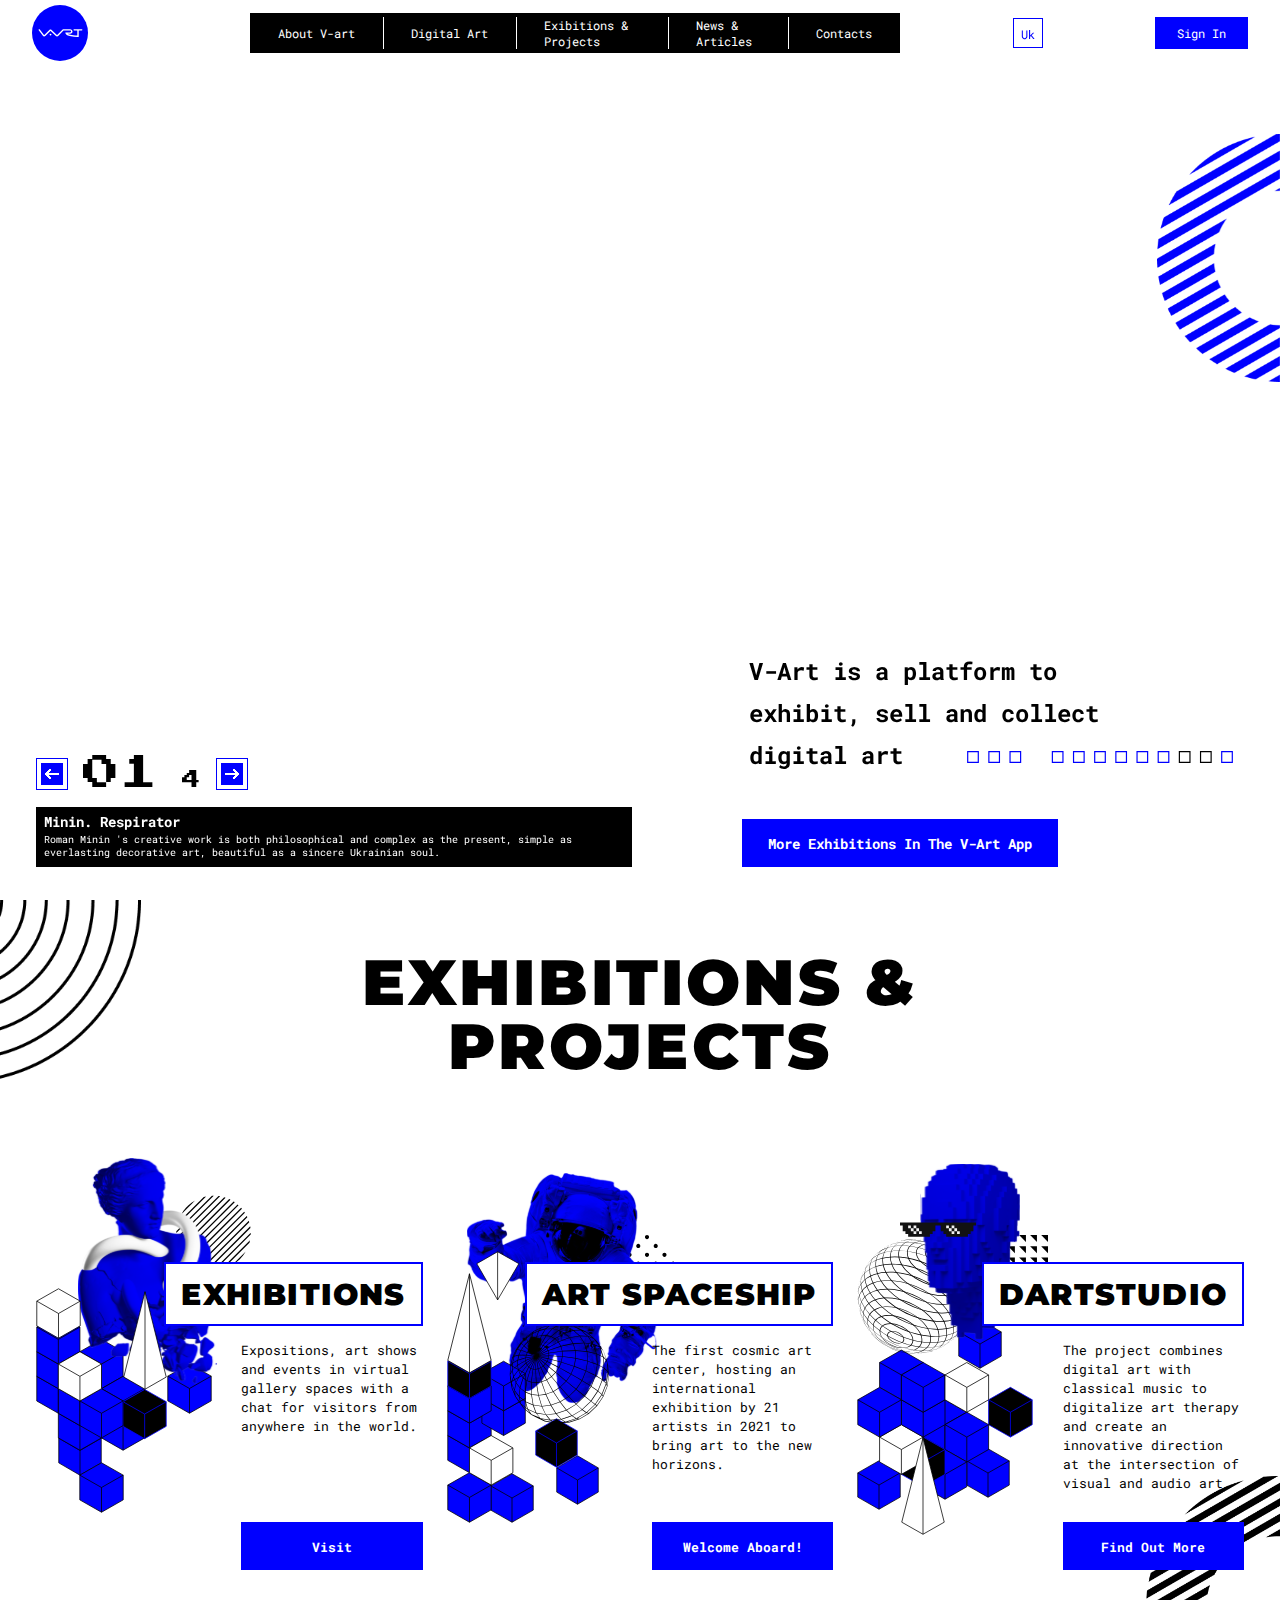
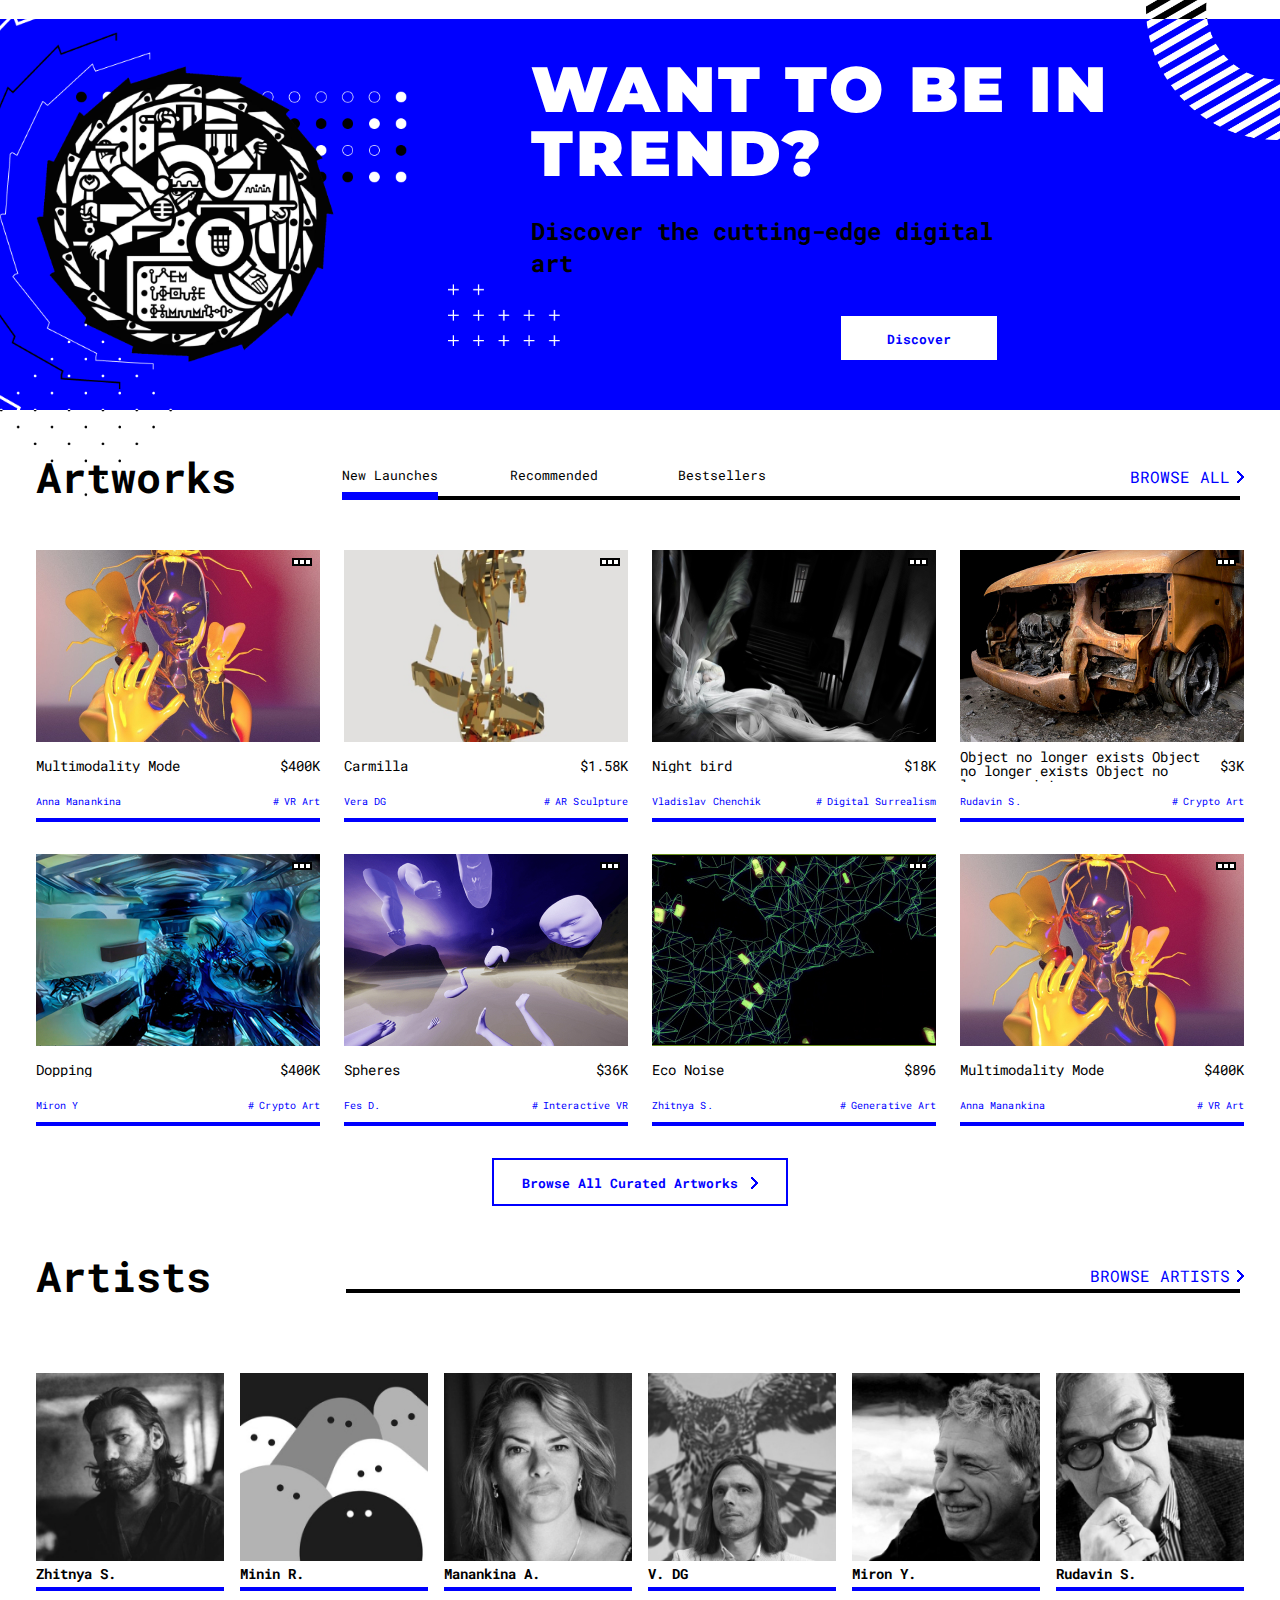
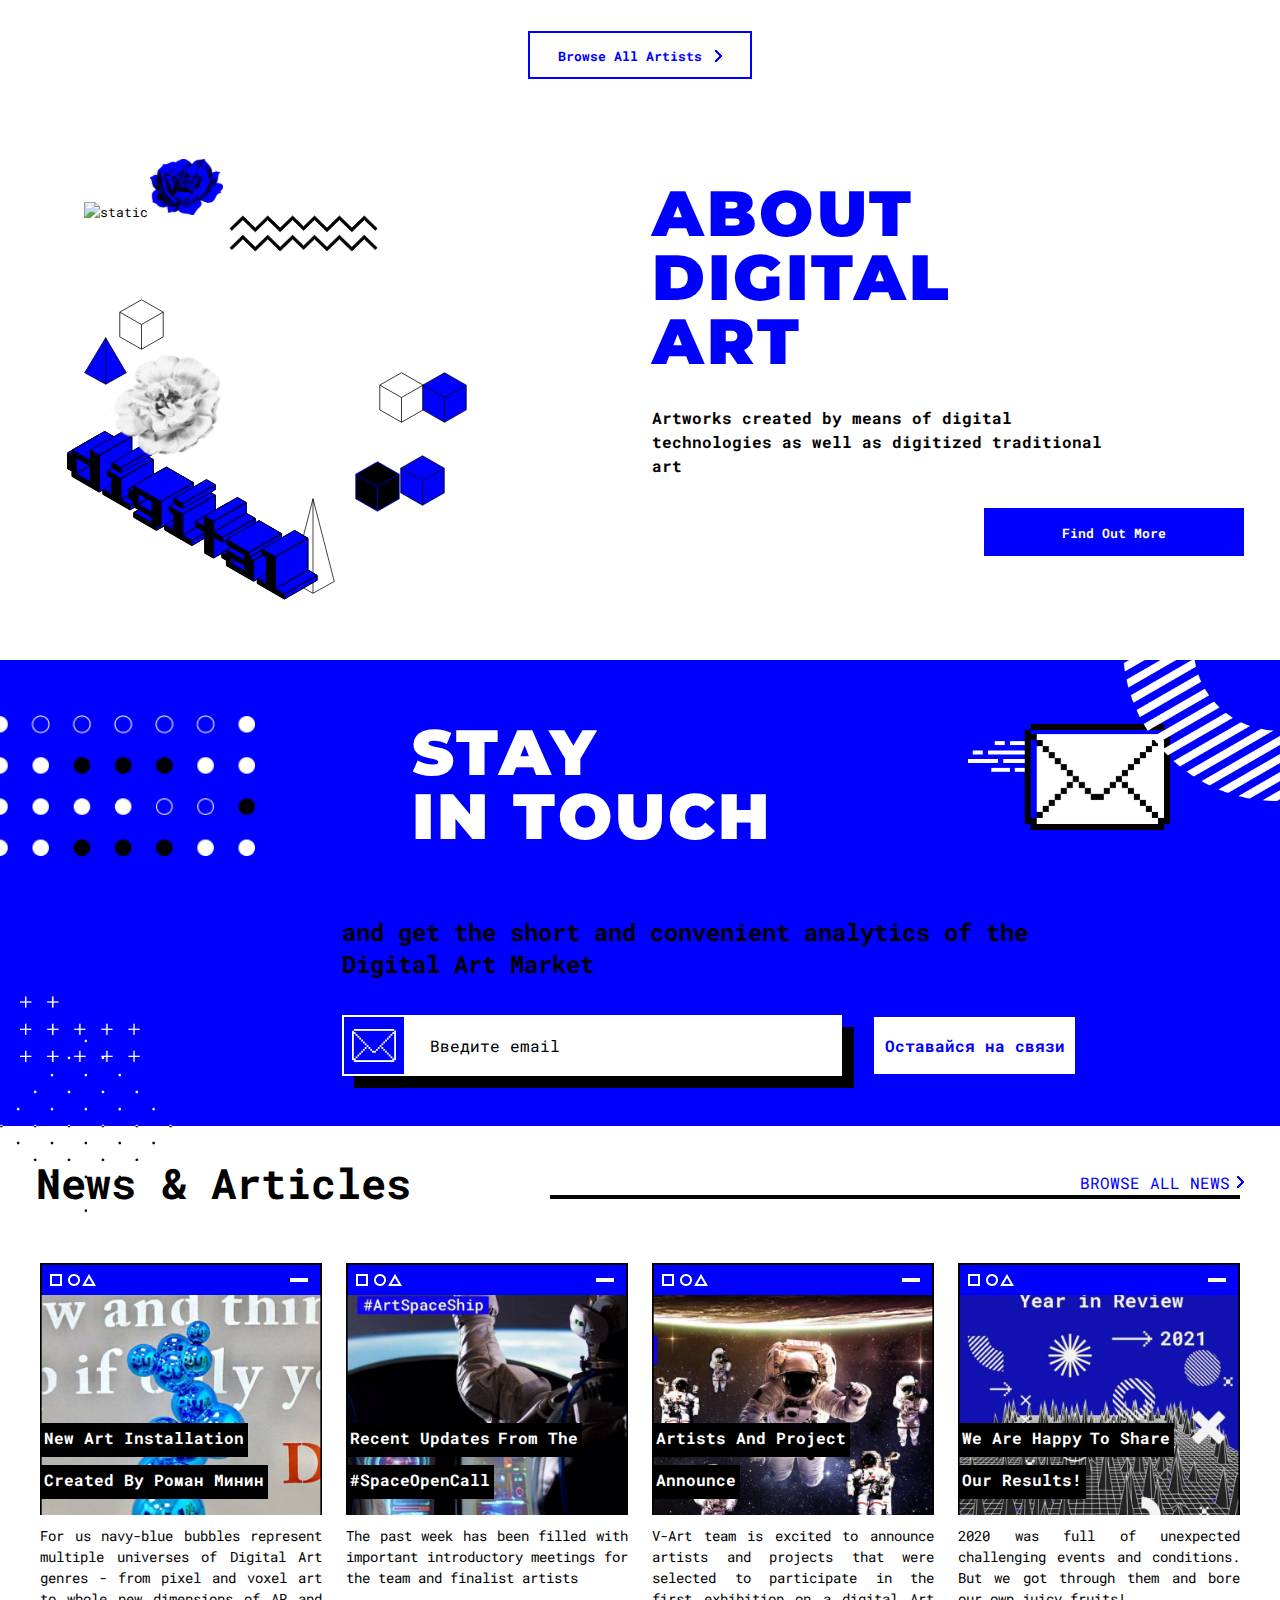
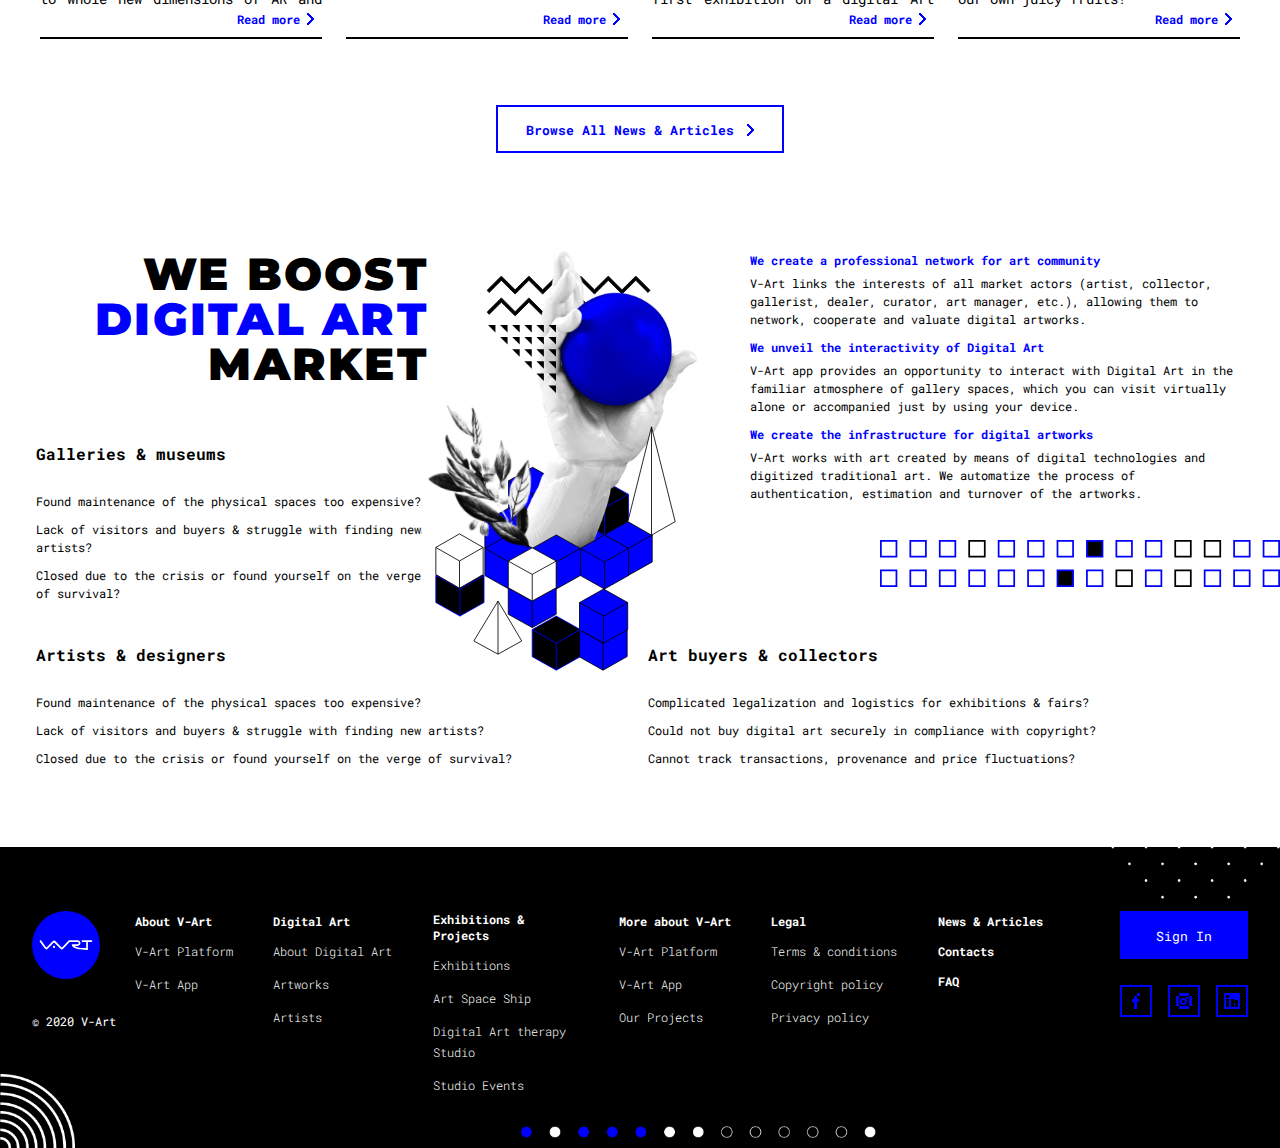
==== commit 84cdc265: "homepage fixes 26.03" ====
--- a/index.html
+++ b/index.html
@@ -89,7 +89,7 @@
 				<div class="header-lang">
 					<ul>
 						<li><a lang="en" hreflang="en" href="#">En</a></li>
-						<li class="active"><a lang="uk" hreflang="uk" href="#">Uk</a></li>
+						<li class="current-lang"><a lang="uk" hreflang="uk" href="#">Uk</a></li>
 						<li><a lang="ru" hreflang="ru" href="#">Ru</a></li>
 					</ul>
 				</div>
@@ -346,7 +346,7 @@
 									</div>
 								</div>
 							</div>
-							<div class="artwork grid-item vertical">
+							<div class="artwork grid-item">
 								<div class="artwork-visual">
 									<div class="visual-overlay"></div>
 									<a href="#" class="visual-link">link</a>
@@ -451,6 +451,24 @@
 									<div class="artwork-content-bottom">
 										<div class="artwork-artist">Zhitnya S.</div>
 										<div class="artwork-tag">Generative Art</div>
+									</div>
+								</div>
+							</div>
+							<div class="artwork grid-item">
+								<div class="artwork-visual">
+									<div class="visual-overlay"></div>
+									<a href="#" class="visual-link">link</a>
+									<img src="img/artwork1.jpg" alt="artwork">
+								</div>
+								<div class="artwork-content">
+									<a href="#" class="content-link">link</a>
+									<div class="artwork-content-top">
+										<div class="artwork-title">Multimodality Mode</div>
+										<div class="artwork-price">$400K</div>
+									</div>
+									<div class="artwork-content-bottom">
+										<div class="artwork-artist">Anna Manankina</div>
+										<div class="artwork-tag">VR Art</div>
 									</div>
 								</div>
 							</div>
@@ -922,17 +940,30 @@
 							<div class="col col-xl-2 col-lg-2 col-md-1 col-1"></div>
 						</div>
 						<div class="row">
-							<div class="col col-xl-4 col-lg-4 col-md-4 col-sm-4 col-2"></div>
-							<div class="col col-xl-7 col-lg-7 col-md-8 col-sm-7 col-8">	
+							<div class="col col-xl-4 col-lg-4 col-md-4 col-sm-3 col-2"></div>
+							<div class="col col-xl-8 col-lg-8 col-md-8 col-sm-8 col-8">	
 								<div class="stay-intouch">
-									<form method="get" action="/">
-										<span class="shadow"></span>
-										<input type="email" placeholder="Leave your email here" name="in-touch">
-										<input type="submit" value="Stay in touch" name="">
+									<form action="/ru/#wpcf7-f801-p241-o1" method="post" class="wpcf7-form init" novalidate="novalidate" data-status="init">
+										<div style="display: none;">
+											<input type="hidden" name="_wpcf7" value="801">
+											<input type="hidden" name="_wpcf7_version" value="5.4">
+											<input type="hidden" name="_wpcf7_locale" value="ru_RU">
+											<input type="hidden" name="_wpcf7_unit_tag" value="wpcf7-f801-p241-o1">
+											<input type="hidden" name="_wpcf7_container_post" value="241">
+											<input type="hidden" name="_wpcf7_posted_data_hash" value="">
+										</div>
+										<div class="intouch-inner">
+											<span class="shadow"></span>
+											<span class="wpcf7-form-control-wrap email-698">
+												<input type="email" name="email-698" value="" size="40" class="wpcf7-form-control wpcf7-text wpcf7-email wpcf7-validates-as-required wpcf7-validates-as-email" aria-required="true" aria-invalid="false" placeholder="Введите email">
+											</span>
+											<input type="submit" value="Оставайся на связи" class="wpcf7-form-control wpcf7-submit">
+											<span class="ajax-loader"></span>
+										</div>
+										<div class="wpcf7-response-output" aria-hidden="true"></div>
 									</form>
 								</div>
 							</div>
-							<div class="col col-xl-1 col-lg-1 col-md-0"></div>
 						</div>
 					</div>
 				</div>
@@ -1058,7 +1089,7 @@
 			<div class="vart-boost">
 				<div class="container">
 					<div class="row">
-						<div class="col col-xl-5 col-lg-5 col-md-4 col-sm-3 col-3">
+						<div class="col col-xl-5 col-lg-5 col-md-5 col-sm-4 col-3">
 							<h2 class="vart-heading">We boost <span>digital art</span> market</h2>
 							<div class="vart-subheading">Galleries & museums</div>
 							<div class="boost-info">
@@ -1067,7 +1098,7 @@
 								<p>Closed due to the crisis or found yourself on the verge of survival?</p>
 							</div>
 						</div>
-						<div class="col col-xl-3 col-lg-3 col-md-3 col-sm-4 col-4 col-boost-image">
+						<div class="col col-xl-3 col-lg-3 col-md-3 col-sm-3 col-4 col-boost-image">
 							<div class="boost-image">
 								<img class="static1" src="img/seo-graphics/static1.svg" alt="static"></img>
 								<img class="static2" src="img/seo-graphics/static2.svg" alt="static"></img>
@@ -1081,7 +1112,7 @@
 								<img class="cube cube-blue" src="img/seo-graphics/cube-blue.svg" alt="cube blue"></img>
 							</div>
 						</div>
-						<div class="col col-xl-4 col-lg-4 col-md-5 col-sm-5 col-5">
+						<div class="col col-xl-4 col-lg-4 col-md-4 col-sm-5 col-5">
 							<div class="boost-description">
 								<p>
 									<strong>We create a professional network for art community</strong>
@@ -1100,7 +1131,7 @@
 					</div>
 
 					<div class="row">
-						<div class="col col-xl-5 col-lg-5 col-md-5 col-5">
+						<div class="col col-xl-5 col-lg-5 col-md-5 col-sm-5 col-6">
 							<div class="vart-subheading">Artists & designers</div>
 							<div class="boost-info">
 								<p>Found maintenance of the physical spaces too expensive?</p>
@@ -1108,8 +1139,8 @@
 								<p>Closed due to the crisis or found yourself on the verge of survival?</p>
 							</div>
 						</div>
-						<div class="col col-xl-2 col-lg-2 col-md-1 col-1"></div>
-						<div class="col col-xl-5 col-lg-5 col-md-6 col-6">
+						<div class="col col-xl-2 col-lg-2 col-md-1 col-sm-1 col-0"></div>
+						<div class="col col-xl-5 col-lg-5 col-md-6 col-sm-6 col-6">
 							<div class="vart-subheading">Art buyers & collectors</div>
 							<div class="boost-info">
 								<p>Complicated legalization and logistics for exhibitions & fairs?</p>
@@ -1119,6 +1150,9 @@
 						</div>
 					</div>
 				</div>
+				<div class="elements">
+					<div class="element boost-squares"><img src="img/boost-squares.svg" alt="el1"></div>
+				</div>	
 			</div>
 		</div>
 
--- a/css/main.min.css
+++ b/css/main.min.css
@@ -1 +1 @@
-*,::after,::before{-webkit-box-sizing:border-box;box-sizing:border-box}html{font-family:sans-serif;line-height:1.15;-webkit-text-size-adjust:100%;-ms-text-size-adjust:100%;-ms-overflow-style:scrollbar;-webkit-tap-highlight-color:transparent}@-ms-viewport{width:device-width}article,aside,dialog,figcaption,figure,footer,header,hgroup,main,nav,section{display:block}body{margin:0;font-family:-apple-system,BlinkMacSystemFont,"Segoe UI",Roboto,"Helvetica Neue",Arial,sans-serif,"Apple Color Emoji","Segoe UI Emoji","Segoe UI Symbol";font-size:1rem;font-weight:400;line-height:1.5;color:#212529;text-align:left;background-color:#fff}[tabindex="-1"]:focus{outline:0!important}hr{-webkit-box-sizing:content-box;box-sizing:content-box;height:0;overflow:visible}h1,h2,h3,h4,h5,h6{margin-top:0;margin-bottom:.5rem}p{margin-top:0;margin-bottom:1rem}abbr[data-original-title],abbr[title]{text-decoration:underline;-webkit-text-decoration:underline dotted;text-decoration:underline dotted;cursor:help;border-bottom:0}address{margin-bottom:1rem;font-style:normal;line-height:inherit}dl,ol,ul{margin-top:0;margin-bottom:1rem}ol ol,ol ul,ul ol,ul ul{margin-bottom:0}dt{font-weight:700}dd{margin-bottom:.5rem;margin-left:0}blockquote{margin:0 0 1rem}dfn{font-style:italic}b,strong{font-weight:bolder}small{font-size:80%}sub,sup{position:relative;font-size:75%;line-height:0;vertical-align:baseline}sub{bottom:-.25em}sup{top:-.5em}a{color:#007bff;text-decoration:none;background-color:transparent;-webkit-text-decoration-skip:objects}a:hover{color:#0056b3;text-decoration:underline}a:not([href]):not([tabindex]){color:inherit;text-decoration:none}a:not([href]):not([tabindex]):focus,a:not([href]):not([tabindex]):hover{color:inherit;text-decoration:none}a:not([href]):not([tabindex]):focus{outline:0}code,kbd,pre,samp{font-family:monospace,monospace;font-size:1em}pre{margin-top:0;margin-bottom:1rem;overflow:auto;-ms-overflow-style:scrollbar}figure{margin:0 0 1rem}img{vertical-align:middle;border-style:none}svg:not(:root){overflow:hidden}table{border-collapse:collapse}caption{padding-top:.75rem;padding-bottom:.75rem;color:#6c757d;text-align:left;caption-side:bottom}th{text-align:inherit}label{display:inline-block;margin-bottom:.5rem}button{border-radius:0}button:focus{outline:1px dotted;outline:5px auto -webkit-focus-ring-color}button,input,optgroup,select,textarea{margin:0;font-family:inherit;font-size:inherit;line-height:inherit}button,input{overflow:visible}button,select{text-transform:none}[type=reset],[type=submit],button,html [type=button]{-webkit-appearance:button}[type=button]::-moz-focus-inner,[type=reset]::-moz-focus-inner,[type=submit]::-moz-focus-inner,button::-moz-focus-inner{padding:0;border-style:none}input[type=checkbox],input[type=radio]{-webkit-box-sizing:border-box;box-sizing:border-box;padding:0}input[type=date],input[type=datetime-local],input[type=month],input[type=time]{-webkit-appearance:listbox}textarea{overflow:auto;resize:vertical}fieldset{min-width:0;padding:0;margin:0;border:0}legend{display:block;width:100%;max-width:100%;padding:0;margin-bottom:.5rem;font-size:1.5rem;line-height:inherit;color:inherit;white-space:normal}progress{vertical-align:baseline}[type=number]::-webkit-inner-spin-button,[type=number]::-webkit-outer-spin-button{height:auto}[type=search]{outline-offset:-2px;-webkit-appearance:none}[type=search]::-webkit-search-cancel-button,[type=search]::-webkit-search-decoration{-webkit-appearance:none}::-webkit-file-upload-button{font:inherit;-webkit-appearance:button}output{display:inline-block}summary{display:list-item;cursor:pointer}template{display:none}[hidden]{display:none!important}@-ms-viewport{width:device-width}html{-webkit-box-sizing:border-box;box-sizing:border-box;-ms-overflow-style:scrollbar}*,::after,::before{-webkit-box-sizing:inherit;box-sizing:inherit}.container{width:100%;padding-right:12px;padding-left:12px;margin-right:auto;margin-left:auto}@media (min-width:1100px){.container{max-width:100%}}@media (min-width:1340px){.container{max-width:1262px}}@media (min-width:1440px){.container{max-width:1240px}}@media (min-width:1700px){.container{max-width:1464px}}.container-fluid{width:100%;padding-right:12px;padding-left:12px;margin-right:auto;margin-left:auto}.row{display:-webkit-box;display:-webkit-flex;display:-ms-flexbox;display:flex;-webkit-flex-wrap:wrap;-ms-flex-wrap:wrap;flex-wrap:wrap;margin-right:-12px;margin-left:-12px}.no-gutters{margin-right:0;margin-left:0}.no-gutters>.col,.no-gutters>[class*=col-]{padding-right:0;padding-left:0}.col,.col-1,.col-10,.col-11,.col-12,.col-2,.col-3,.col-4,.col-5,.col-6,.col-7,.col-8,.col-9,.col-auto,.col-lg,.col-lg-1,.col-lg-10,.col-lg-11,.col-lg-12,.col-lg-2,.col-lg-3,.col-lg-4,.col-lg-5,.col-lg-6,.col-lg-7,.col-lg-8,.col-lg-9,.col-lg-auto,.col-md,.col-md-1,.col-md-10,.col-md-11,.col-md-12,.col-md-2,.col-md-3,.col-md-4,.col-md-5,.col-md-6,.col-md-7,.col-md-8,.col-md-9,.col-md-auto,.col-sm,.col-sm-1,.col-sm-10,.col-sm-11,.col-sm-12,.col-sm-2,.col-sm-3,.col-sm-4,.col-sm-5,.col-sm-6,.col-sm-7,.col-sm-8,.col-sm-9,.col-sm-auto,.col-xl,.col-xl-1,.col-xl-10,.col-xl-11,.col-xl-12,.col-xl-2,.col-xl-3,.col-xl-4,.col-xl-5,.col-xl-6,.col-xl-7,.col-xl-8,.col-xl-9,.col-xl-auto{position:relative;width:100%;min-height:1px;padding-right:12px;padding-left:12px}.col{-webkit-flex-basis:0;-ms-flex-preferred-size:0;flex-basis:0;-webkit-box-flex:1;-webkit-flex-grow:1;-ms-flex-positive:1;flex-grow:1;max-width:100%}.col-auto{-webkit-box-flex:0;-webkit-flex:0 0 auto;-ms-flex:0 0 auto;flex:0 0 auto;width:auto;max-width:none}.col-1{-webkit-box-flex:0;-webkit-flex:0 0 8.33333%;-ms-flex:0 0 8.33333%;flex:0 0 8.33333%;max-width:8.33333%}.col-2{-webkit-box-flex:0;-webkit-flex:0 0 16.66667%;-ms-flex:0 0 16.66667%;flex:0 0 16.66667%;max-width:16.66667%}.col-3{-webkit-box-flex:0;-webkit-flex:0 0 25%;-ms-flex:0 0 25%;flex:0 0 25%;max-width:25%}.col-4{-webkit-box-flex:0;-webkit-flex:0 0 33.33333%;-ms-flex:0 0 33.33333%;flex:0 0 33.33333%;max-width:33.33333%}.col-5{-webkit-box-flex:0;-webkit-flex:0 0 41.66667%;-ms-flex:0 0 41.66667%;flex:0 0 41.66667%;max-width:41.66667%}.col-6{-webkit-box-flex:0;-webkit-flex:0 0 50%;-ms-flex:0 0 50%;flex:0 0 50%;max-width:50%}.col-7{-webkit-box-flex:0;-webkit-flex:0 0 58.33333%;-ms-flex:0 0 58.33333%;flex:0 0 58.33333%;max-width:58.33333%}.col-8{-webkit-box-flex:0;-webkit-flex:0 0 66.66667%;-ms-flex:0 0 66.66667%;flex:0 0 66.66667%;max-width:66.66667%}.col-9{-webkit-box-flex:0;-webkit-flex:0 0 75%;-ms-flex:0 0 75%;flex:0 0 75%;max-width:75%}.col-10{-webkit-box-flex:0;-webkit-flex:0 0 83.33333%;-ms-flex:0 0 83.33333%;flex:0 0 83.33333%;max-width:83.33333%}.col-11{-webkit-box-flex:0;-webkit-flex:0 0 91.66667%;-ms-flex:0 0 91.66667%;flex:0 0 91.66667%;max-width:91.66667%}.col-12{-webkit-box-flex:0;-webkit-flex:0 0 100%;-ms-flex:0 0 100%;flex:0 0 100%;max-width:100%}.order-first{-webkit-box-ordinal-group:0;-webkit-order:-1;-ms-flex-order:-1;order:-1}.order-last{-webkit-box-ordinal-group:14;-webkit-order:13;-ms-flex-order:13;order:13}.order-0{-webkit-box-ordinal-group:1;-webkit-order:0;-ms-flex-order:0;order:0}.order-1{-webkit-box-ordinal-group:2;-webkit-order:1;-ms-flex-order:1;order:1}.order-2{-webkit-box-ordinal-group:3;-webkit-order:2;-ms-flex-order:2;order:2}.order-3{-webkit-box-ordinal-group:4;-webkit-order:3;-ms-flex-order:3;order:3}.order-4{-webkit-box-ordinal-group:5;-webkit-order:4;-ms-flex-order:4;order:4}.order-5{-webkit-box-ordinal-group:6;-webkit-order:5;-ms-flex-order:5;order:5}.order-6{-webkit-box-ordinal-group:7;-webkit-order:6;-ms-flex-order:6;order:6}.order-7{-webkit-box-ordinal-group:8;-webkit-order:7;-ms-flex-order:7;order:7}.order-8{-webkit-box-ordinal-group:9;-webkit-order:8;-ms-flex-order:8;order:8}.order-9{-webkit-box-ordinal-group:10;-webkit-order:9;-ms-flex-order:9;order:9}.order-10{-webkit-box-ordinal-group:11;-webkit-order:10;-ms-flex-order:10;order:10}.order-11{-webkit-box-ordinal-group:12;-webkit-order:11;-ms-flex-order:11;order:11}.order-12{-webkit-box-ordinal-group:13;-webkit-order:12;-ms-flex-order:12;order:12}.offset-1{margin-left:8.33333%}.offset-2{margin-left:16.66667%}.offset-3{margin-left:25%}.offset-4{margin-left:33.33333%}.offset-5{margin-left:41.66667%}.offset-6{margin-left:50%}.offset-7{margin-left:58.33333%}.offset-8{margin-left:66.66667%}.offset-9{margin-left:75%}.offset-10{margin-left:83.33333%}.offset-11{margin-left:91.66667%}@media (min-width:1100px){.col-sm{-webkit-flex-basis:0;-ms-flex-preferred-size:0;flex-basis:0;-webkit-box-flex:1;-webkit-flex-grow:1;-ms-flex-positive:1;flex-grow:1;max-width:100%}.col-sm-auto{-webkit-box-flex:0;-webkit-flex:0 0 auto;-ms-flex:0 0 auto;flex:0 0 auto;width:auto;max-width:none}.col-sm-1{-webkit-box-flex:0;-webkit-flex:0 0 8.33333%;-ms-flex:0 0 8.33333%;flex:0 0 8.33333%;max-width:8.33333%}.col-sm-2{-webkit-box-flex:0;-webkit-flex:0 0 16.66667%;-ms-flex:0 0 16.66667%;flex:0 0 16.66667%;max-width:16.66667%}.col-sm-3{-webkit-box-flex:0;-webkit-flex:0 0 25%;-ms-flex:0 0 25%;flex:0 0 25%;max-width:25%}.col-sm-4{-webkit-box-flex:0;-webkit-flex:0 0 33.33333%;-ms-flex:0 0 33.33333%;flex:0 0 33.33333%;max-width:33.33333%}.col-sm-5{-webkit-box-flex:0;-webkit-flex:0 0 41.66667%;-ms-flex:0 0 41.66667%;flex:0 0 41.66667%;max-width:41.66667%}.col-sm-6{-webkit-box-flex:0;-webkit-flex:0 0 50%;-ms-flex:0 0 50%;flex:0 0 50%;max-width:50%}.col-sm-7{-webkit-box-flex:0;-webkit-flex:0 0 58.33333%;-ms-flex:0 0 58.33333%;flex:0 0 58.33333%;max-width:58.33333%}.col-sm-8{-webkit-box-flex:0;-webkit-flex:0 0 66.66667%;-ms-flex:0 0 66.66667%;flex:0 0 66.66667%;max-width:66.66667%}.col-sm-9{-webkit-box-flex:0;-webkit-flex:0 0 75%;-ms-flex:0 0 75%;flex:0 0 75%;max-width:75%}.col-sm-10{-webkit-box-flex:0;-webkit-flex:0 0 83.33333%;-ms-flex:0 0 83.33333%;flex:0 0 83.33333%;max-width:83.33333%}.col-sm-11{-webkit-box-flex:0;-webkit-flex:0 0 91.66667%;-ms-flex:0 0 91.66667%;flex:0 0 91.66667%;max-width:91.66667%}.col-sm-12{-webkit-box-flex:0;-webkit-flex:0 0 100%;-ms-flex:0 0 100%;flex:0 0 100%;max-width:100%}.order-sm-first{-webkit-box-ordinal-group:0;-webkit-order:-1;-ms-flex-order:-1;order:-1}.order-sm-last{-webkit-box-ordinal-group:14;-webkit-order:13;-ms-flex-order:13;order:13}.order-sm-0{-webkit-box-ordinal-group:1;-webkit-order:0;-ms-flex-order:0;order:0}.order-sm-1{-webkit-box-ordinal-group:2;-webkit-order:1;-ms-flex-order:1;order:1}.order-sm-2{-webkit-box-ordinal-group:3;-webkit-order:2;-ms-flex-order:2;order:2}.order-sm-3{-webkit-box-ordinal-group:4;-webkit-order:3;-ms-flex-order:3;order:3}.order-sm-4{-webkit-box-ordinal-group:5;-webkit-order:4;-ms-flex-order:4;order:4}.order-sm-5{-webkit-box-ordinal-group:6;-webkit-order:5;-ms-flex-order:5;order:5}.order-sm-6{-webkit-box-ordinal-group:7;-webkit-order:6;-ms-flex-order:6;order:6}.order-sm-7{-webkit-box-ordinal-group:8;-webkit-order:7;-ms-flex-order:7;order:7}.order-sm-8{-webkit-box-ordinal-group:9;-webkit-order:8;-ms-flex-order:8;order:8}.order-sm-9{-webkit-box-ordinal-group:10;-webkit-order:9;-ms-flex-order:9;order:9}.order-sm-10{-webkit-box-ordinal-group:11;-webkit-order:10;-ms-flex-order:10;order:10}.order-sm-11{-webkit-box-ordinal-group:12;-webkit-order:11;-ms-flex-order:11;order:11}.order-sm-12{-webkit-box-ordinal-group:13;-webkit-order:12;-ms-flex-order:12;order:12}.offset-sm-0{margin-left:0}.offset-sm-1{margin-left:8.33333%}.offset-sm-2{margin-left:16.66667%}.offset-sm-3{margin-left:25%}.offset-sm-4{margin-left:33.33333%}.offset-sm-5{margin-left:41.66667%}.offset-sm-6{margin-left:50%}.offset-sm-7{margin-left:58.33333%}.offset-sm-8{margin-left:66.66667%}.offset-sm-9{margin-left:75%}.offset-sm-10{margin-left:83.33333%}.offset-sm-11{margin-left:91.66667%}}@media (min-width:1340px){.col-md{-webkit-flex-basis:0;-ms-flex-preferred-size:0;flex-basis:0;-webkit-box-flex:1;-webkit-flex-grow:1;-ms-flex-positive:1;flex-grow:1;max-width:100%}.col-md-auto{-webkit-box-flex:0;-webkit-flex:0 0 auto;-ms-flex:0 0 auto;flex:0 0 auto;width:auto;max-width:none}.col-md-1{-webkit-box-flex:0;-webkit-flex:0 0 8.33333%;-ms-flex:0 0 8.33333%;flex:0 0 8.33333%;max-width:8.33333%}.col-md-2{-webkit-box-flex:0;-webkit-flex:0 0 16.66667%;-ms-flex:0 0 16.66667%;flex:0 0 16.66667%;max-width:16.66667%}.col-md-3{-webkit-box-flex:0;-webkit-flex:0 0 25%;-ms-flex:0 0 25%;flex:0 0 25%;max-width:25%}.col-md-4{-webkit-box-flex:0;-webkit-flex:0 0 33.33333%;-ms-flex:0 0 33.33333%;flex:0 0 33.33333%;max-width:33.33333%}.col-md-5{-webkit-box-flex:0;-webkit-flex:0 0 41.66667%;-ms-flex:0 0 41.66667%;flex:0 0 41.66667%;max-width:41.66667%}.col-md-6{-webkit-box-flex:0;-webkit-flex:0 0 50%;-ms-flex:0 0 50%;flex:0 0 50%;max-width:50%}.col-md-7{-webkit-box-flex:0;-webkit-flex:0 0 58.33333%;-ms-flex:0 0 58.33333%;flex:0 0 58.33333%;max-width:58.33333%}.col-md-8{-webkit-box-flex:0;-webkit-flex:0 0 66.66667%;-ms-flex:0 0 66.66667%;flex:0 0 66.66667%;max-width:66.66667%}.col-md-9{-webkit-box-flex:0;-webkit-flex:0 0 75%;-ms-flex:0 0 75%;flex:0 0 75%;max-width:75%}.col-md-10{-webkit-box-flex:0;-webkit-flex:0 0 83.33333%;-ms-flex:0 0 83.33333%;flex:0 0 83.33333%;max-width:83.33333%}.col-md-11{-webkit-box-flex:0;-webkit-flex:0 0 91.66667%;-ms-flex:0 0 91.66667%;flex:0 0 91.66667%;max-width:91.66667%}.col-md-12{-webkit-box-flex:0;-webkit-flex:0 0 100%;-ms-flex:0 0 100%;flex:0 0 100%;max-width:100%}.order-md-first{-webkit-box-ordinal-group:0;-webkit-order:-1;-ms-flex-order:-1;order:-1}.order-md-last{-webkit-box-ordinal-group:14;-webkit-order:13;-ms-flex-order:13;order:13}.order-md-0{-webkit-box-ordinal-group:1;-webkit-order:0;-ms-flex-order:0;order:0}.order-md-1{-webkit-box-ordinal-group:2;-webkit-order:1;-ms-flex-order:1;order:1}.order-md-2{-webkit-box-ordinal-group:3;-webkit-order:2;-ms-flex-order:2;order:2}.order-md-3{-webkit-box-ordinal-group:4;-webkit-order:3;-ms-flex-order:3;order:3}.order-md-4{-webkit-box-ordinal-group:5;-webkit-order:4;-ms-flex-order:4;order:4}.order-md-5{-webkit-box-ordinal-group:6;-webkit-order:5;-ms-flex-order:5;order:5}.order-md-6{-webkit-box-ordinal-group:7;-webkit-order:6;-ms-flex-order:6;order:6}.order-md-7{-webkit-box-ordinal-group:8;-webkit-order:7;-ms-flex-order:7;order:7}.order-md-8{-webkit-box-ordinal-group:9;-webkit-order:8;-ms-flex-order:8;order:8}.order-md-9{-webkit-box-ordinal-group:10;-webkit-order:9;-ms-flex-order:9;order:9}.order-md-10{-webkit-box-ordinal-group:11;-webkit-order:10;-ms-flex-order:10;order:10}.order-md-11{-webkit-box-ordinal-group:12;-webkit-order:11;-ms-flex-order:11;order:11}.order-md-12{-webkit-box-ordinal-group:13;-webkit-order:12;-ms-flex-order:12;order:12}.offset-md-0{margin-left:0}.offset-md-1{margin-left:8.33333%}.offset-md-2{margin-left:16.66667%}.offset-md-3{margin-left:25%}.offset-md-4{margin-left:33.33333%}.offset-md-5{margin-left:41.66667%}.offset-md-6{margin-left:50%}.offset-md-7{margin-left:58.33333%}.offset-md-8{margin-left:66.66667%}.offset-md-9{margin-left:75%}.offset-md-10{margin-left:83.33333%}.offset-md-11{margin-left:91.66667%}}@media (min-width:1440px){.col-lg{-webkit-flex-basis:0;-ms-flex-preferred-size:0;flex-basis:0;-webkit-box-flex:1;-webkit-flex-grow:1;-ms-flex-positive:1;flex-grow:1;max-width:100%}.col-lg-auto{-webkit-box-flex:0;-webkit-flex:0 0 auto;-ms-flex:0 0 auto;flex:0 0 auto;width:auto;max-width:none}.col-lg-1{-webkit-box-flex:0;-webkit-flex:0 0 8.33333%;-ms-flex:0 0 8.33333%;flex:0 0 8.33333%;max-width:8.33333%}.col-lg-2{-webkit-box-flex:0;-webkit-flex:0 0 16.66667%;-ms-flex:0 0 16.66667%;flex:0 0 16.66667%;max-width:16.66667%}.col-lg-3{-webkit-box-flex:0;-webkit-flex:0 0 25%;-ms-flex:0 0 25%;flex:0 0 25%;max-width:25%}.col-lg-4{-webkit-box-flex:0;-webkit-flex:0 0 33.33333%;-ms-flex:0 0 33.33333%;flex:0 0 33.33333%;max-width:33.33333%}.col-lg-5{-webkit-box-flex:0;-webkit-flex:0 0 41.66667%;-ms-flex:0 0 41.66667%;flex:0 0 41.66667%;max-width:41.66667%}.col-lg-6{-webkit-box-flex:0;-webkit-flex:0 0 50%;-ms-flex:0 0 50%;flex:0 0 50%;max-width:50%}.col-lg-7{-webkit-box-flex:0;-webkit-flex:0 0 58.33333%;-ms-flex:0 0 58.33333%;flex:0 0 58.33333%;max-width:58.33333%}.col-lg-8{-webkit-box-flex:0;-webkit-flex:0 0 66.66667%;-ms-flex:0 0 66.66667%;flex:0 0 66.66667%;max-width:66.66667%}.col-lg-9{-webkit-box-flex:0;-webkit-flex:0 0 75%;-ms-flex:0 0 75%;flex:0 0 75%;max-width:75%}.col-lg-10{-webkit-box-flex:0;-webkit-flex:0 0 83.33333%;-ms-flex:0 0 83.33333%;flex:0 0 83.33333%;max-width:83.33333%}.col-lg-11{-webkit-box-flex:0;-webkit-flex:0 0 91.66667%;-ms-flex:0 0 91.66667%;flex:0 0 91.66667%;max-width:91.66667%}.col-lg-12{-webkit-box-flex:0;-webkit-flex:0 0 100%;-ms-flex:0 0 100%;flex:0 0 100%;max-width:100%}.order-lg-first{-webkit-box-ordinal-group:0;-webkit-order:-1;-ms-flex-order:-1;order:-1}.order-lg-last{-webkit-box-ordinal-group:14;-webkit-order:13;-ms-flex-order:13;order:13}.order-lg-0{-webkit-box-ordinal-group:1;-webkit-order:0;-ms-flex-order:0;order:0}.order-lg-1{-webkit-box-ordinal-group:2;-webkit-order:1;-ms-flex-order:1;order:1}.order-lg-2{-webkit-box-ordinal-group:3;-webkit-order:2;-ms-flex-order:2;order:2}.order-lg-3{-webkit-box-ordinal-group:4;-webkit-order:3;-ms-flex-order:3;order:3}.order-lg-4{-webkit-box-ordinal-group:5;-webkit-order:4;-ms-flex-order:4;order:4}.order-lg-5{-webkit-box-ordinal-group:6;-webkit-order:5;-ms-flex-order:5;order:5}.order-lg-6{-webkit-box-ordinal-group:7;-webkit-order:6;-ms-flex-order:6;order:6}.order-lg-7{-webkit-box-ordinal-group:8;-webkit-order:7;-ms-flex-order:7;order:7}.order-lg-8{-webkit-box-ordinal-group:9;-webkit-order:8;-ms-flex-order:8;order:8}.order-lg-9{-webkit-box-ordinal-group:10;-webkit-order:9;-ms-flex-order:9;order:9}.order-lg-10{-webkit-box-ordinal-group:11;-webkit-order:10;-ms-flex-order:10;order:10}.order-lg-11{-webkit-box-ordinal-group:12;-webkit-order:11;-ms-flex-order:11;order:11}.order-lg-12{-webkit-box-ordinal-group:13;-webkit-order:12;-ms-flex-order:12;order:12}.offset-lg-0{margin-left:0}.offset-lg-1{margin-left:8.33333%}.offset-lg-2{margin-left:16.66667%}.offset-lg-3{margin-left:25%}.offset-lg-4{margin-left:33.33333%}.offset-lg-5{margin-left:41.66667%}.offset-lg-6{margin-left:50%}.offset-lg-7{margin-left:58.33333%}.offset-lg-8{margin-left:66.66667%}.offset-lg-9{margin-left:75%}.offset-lg-10{margin-left:83.33333%}.offset-lg-11{margin-left:91.66667%}}@media (min-width:1700px){.col-xl{-webkit-flex-basis:0;-ms-flex-preferred-size:0;flex-basis:0;-webkit-box-flex:1;-webkit-flex-grow:1;-ms-flex-positive:1;flex-grow:1;max-width:100%}.col-xl-auto{-webkit-box-flex:0;-webkit-flex:0 0 auto;-ms-flex:0 0 auto;flex:0 0 auto;width:auto;max-width:none}.col-xl-1{-webkit-box-flex:0;-webkit-flex:0 0 8.33333%;-ms-flex:0 0 8.33333%;flex:0 0 8.33333%;max-width:8.33333%}.col-xl-2{-webkit-box-flex:0;-webkit-flex:0 0 16.66667%;-ms-flex:0 0 16.66667%;flex:0 0 16.66667%;max-width:16.66667%}.col-xl-3{-webkit-box-flex:0;-webkit-flex:0 0 25%;-ms-flex:0 0 25%;flex:0 0 25%;max-width:25%}.col-xl-4{-webkit-box-flex:0;-webkit-flex:0 0 33.33333%;-ms-flex:0 0 33.33333%;flex:0 0 33.33333%;max-width:33.33333%}.col-xl-5{-webkit-box-flex:0;-webkit-flex:0 0 41.66667%;-ms-flex:0 0 41.66667%;flex:0 0 41.66667%;max-width:41.66667%}.col-xl-6{-webkit-box-flex:0;-webkit-flex:0 0 50%;-ms-flex:0 0 50%;flex:0 0 50%;max-width:50%}.col-xl-7{-webkit-box-flex:0;-webkit-flex:0 0 58.33333%;-ms-flex:0 0 58.33333%;flex:0 0 58.33333%;max-width:58.33333%}.col-xl-8{-webkit-box-flex:0;-webkit-flex:0 0 66.66667%;-ms-flex:0 0 66.66667%;flex:0 0 66.66667%;max-width:66.66667%}.col-xl-9{-webkit-box-flex:0;-webkit-flex:0 0 75%;-ms-flex:0 0 75%;flex:0 0 75%;max-width:75%}.col-xl-10{-webkit-box-flex:0;-webkit-flex:0 0 83.33333%;-ms-flex:0 0 83.33333%;flex:0 0 83.33333%;max-width:83.33333%}.col-xl-11{-webkit-box-flex:0;-webkit-flex:0 0 91.66667%;-ms-flex:0 0 91.66667%;flex:0 0 91.66667%;max-width:91.66667%}.col-xl-12{-webkit-box-flex:0;-webkit-flex:0 0 100%;-ms-flex:0 0 100%;flex:0 0 100%;max-width:100%}.order-xl-first{-webkit-box-ordinal-group:0;-webkit-order:-1;-ms-flex-order:-1;order:-1}.order-xl-last{-webkit-box-ordinal-group:14;-webkit-order:13;-ms-flex-order:13;order:13}.order-xl-0{-webkit-box-ordinal-group:1;-webkit-order:0;-ms-flex-order:0;order:0}.order-xl-1{-webkit-box-ordinal-group:2;-webkit-order:1;-ms-flex-order:1;order:1}.order-xl-2{-webkit-box-ordinal-group:3;-webkit-order:2;-ms-flex-order:2;order:2}.order-xl-3{-webkit-box-ordinal-group:4;-webkit-order:3;-ms-flex-order:3;order:3}.order-xl-4{-webkit-box-ordinal-group:5;-webkit-order:4;-ms-flex-order:4;order:4}.order-xl-5{-webkit-box-ordinal-group:6;-webkit-order:5;-ms-flex-order:5;order:5}.order-xl-6{-webkit-box-ordinal-group:7;-webkit-order:6;-ms-flex-order:6;order:6}.order-xl-7{-webkit-box-ordinal-group:8;-webkit-order:7;-ms-flex-order:7;order:7}.order-xl-8{-webkit-box-ordinal-group:9;-webkit-order:8;-ms-flex-order:8;order:8}.order-xl-9{-webkit-box-ordinal-group:10;-webkit-order:9;-ms-flex-order:9;order:9}.order-xl-10{-webkit-box-ordinal-group:11;-webkit-order:10;-ms-flex-order:10;order:10}.order-xl-11{-webkit-box-ordinal-group:12;-webkit-order:11;-ms-flex-order:11;order:11}.order-xl-12{-webkit-box-ordinal-group:13;-webkit-order:12;-ms-flex-order:12;order:12}.offset-xl-0{margin-left:0}.offset-xl-1{margin-left:8.33333%}.offset-xl-2{margin-left:16.66667%}.offset-xl-3{margin-left:25%}.offset-xl-4{margin-left:33.33333%}.offset-xl-5{margin-left:41.66667%}.offset-xl-6{margin-left:50%}.offset-xl-7{margin-left:58.33333%}.offset-xl-8{margin-left:66.66667%}.offset-xl-9{margin-left:75%}.offset-xl-10{margin-left:83.33333%}.offset-xl-11{margin-left:91.66667%}}.d-none{display:none!important}.d-inline{display:inline!important}.d-inline-block{display:inline-block!important}.d-block{display:block!important}.d-table{display:table!important}.d-table-row{display:table-row!important}.d-table-cell{display:table-cell!important}.d-flex{display:-webkit-box!important;display:-webkit-flex!important;display:-ms-flexbox!important;display:flex!important}.d-inline-flex{display:-webkit-inline-box!important;display:-webkit-inline-flex!important;display:-ms-inline-flexbox!important;display:inline-flex!important}@media (min-width:1100px){.d-sm-none{display:none!important}.d-sm-inline{display:inline!important}.d-sm-inline-block{display:inline-block!important}.d-sm-block{display:block!important}.d-sm-table{display:table!important}.d-sm-table-row{display:table-row!important}.d-sm-table-cell{display:table-cell!important}.d-sm-flex{display:-webkit-box!important;display:-webkit-flex!important;display:-ms-flexbox!important;display:flex!important}.d-sm-inline-flex{display:-webkit-inline-box!important;display:-webkit-inline-flex!important;display:-ms-inline-flexbox!important;display:inline-flex!important}}@media (min-width:1340px){.d-md-none{display:none!important}.d-md-inline{display:inline!important}.d-md-inline-block{display:inline-block!important}.d-md-block{display:block!important}.d-md-table{display:table!important}.d-md-table-row{display:table-row!important}.d-md-table-cell{display:table-cell!important}.d-md-flex{display:-webkit-box!important;display:-webkit-flex!important;display:-ms-flexbox!important;display:flex!important}.d-md-inline-flex{display:-webkit-inline-box!important;display:-webkit-inline-flex!important;display:-ms-inline-flexbox!important;display:inline-flex!important}}@media (min-width:1440px){.d-lg-none{display:none!important}.d-lg-inline{display:inline!important}.d-lg-inline-block{display:inline-block!important}.d-lg-block{display:block!important}.d-lg-table{display:table!important}.d-lg-table-row{display:table-row!important}.d-lg-table-cell{display:table-cell!important}.d-lg-flex{display:-webkit-box!important;display:-webkit-flex!important;display:-ms-flexbox!important;display:flex!important}.d-lg-inline-flex{display:-webkit-inline-box!important;display:-webkit-inline-flex!important;display:-ms-inline-flexbox!important;display:inline-flex!important}}@media (min-width:1700px){.d-xl-none{display:none!important}.d-xl-inline{display:inline!important}.d-xl-inline-block{display:inline-block!important}.d-xl-block{display:block!important}.d-xl-table{display:table!important}.d-xl-table-row{display:table-row!important}.d-xl-table-cell{display:table-cell!important}.d-xl-flex{display:-webkit-box!important;display:-webkit-flex!important;display:-ms-flexbox!important;display:flex!important}.d-xl-inline-flex{display:-webkit-inline-box!important;display:-webkit-inline-flex!important;display:-ms-inline-flexbox!important;display:inline-flex!important}}@media print{.d-print-none{display:none!important}.d-print-inline{display:inline!important}.d-print-inline-block{display:inline-block!important}.d-print-block{display:block!important}.d-print-table{display:table!important}.d-print-table-row{display:table-row!important}.d-print-table-cell{display:table-cell!important}.d-print-flex{display:-webkit-box!important;display:-webkit-flex!important;display:-ms-flexbox!important;display:flex!important}.d-print-inline-flex{display:-webkit-inline-box!important;display:-webkit-inline-flex!important;display:-ms-inline-flexbox!important;display:inline-flex!important}}.flex-row{-webkit-box-orient:horizontal!important;-webkit-box-direction:normal!important;-webkit-flex-direction:row!important;-ms-flex-direction:row!important;flex-direction:row!important}.flex-column{-webkit-box-orient:vertical!important;-webkit-box-direction:normal!important;-webkit-flex-direction:column!important;-ms-flex-direction:column!important;flex-direction:column!important}.flex-row-reverse{-webkit-box-orient:horizontal!important;-webkit-box-direction:reverse!important;-webkit-flex-direction:row-reverse!important;-ms-flex-direction:row-reverse!important;flex-direction:row-reverse!important}.flex-column-reverse{-webkit-box-orient:vertical!important;-webkit-box-direction:reverse!important;-webkit-flex-direction:column-reverse!important;-ms-flex-direction:column-reverse!important;flex-direction:column-reverse!important}.flex-wrap{-webkit-flex-wrap:wrap!important;-ms-flex-wrap:wrap!important;flex-wrap:wrap!important}.flex-nowrap{-webkit-flex-wrap:nowrap!important;-ms-flex-wrap:nowrap!important;flex-wrap:nowrap!important}.flex-wrap-reverse{-webkit-flex-wrap:wrap-reverse!important;-ms-flex-wrap:wrap-reverse!important;flex-wrap:wrap-reverse!important}.justify-content-start{-webkit-box-pack:start!important;-webkit-justify-content:flex-start!important;-ms-flex-pack:start!important;justify-content:flex-start!important}.justify-content-end{-webkit-box-pack:end!important;-webkit-justify-content:flex-end!important;-ms-flex-pack:end!important;justify-content:flex-end!important}.justify-content-center{-webkit-box-pack:center!important;-webkit-justify-content:center!important;-ms-flex-pack:center!important;justify-content:center!important}.justify-content-between{-webkit-box-pack:justify!important;-webkit-justify-content:space-between!important;-ms-flex-pack:justify!important;justify-content:space-between!important}.justify-content-around{-webkit-justify-content:space-around!important;-ms-flex-pack:distribute!important;justify-content:space-around!important}.align-items-start{-webkit-box-align:start!important;-webkit-align-items:flex-start!important;-ms-flex-align:start!important;align-items:flex-start!important}.align-items-end{-webkit-box-align:end!important;-webkit-align-items:flex-end!important;-ms-flex-align:end!important;align-items:flex-end!important}.align-items-center{-webkit-box-align:center!important;-webkit-align-items:center!important;-ms-flex-align:center!important;align-items:center!important}.align-items-baseline{-webkit-box-align:baseline!important;-webkit-align-items:baseline!important;-ms-flex-align:baseline!important;align-items:baseline!important}.align-items-stretch{-webkit-box-align:stretch!important;-webkit-align-items:stretch!important;-ms-flex-align:stretch!important;align-items:stretch!important}.align-content-start{-webkit-align-content:flex-start!important;-ms-flex-line-pack:start!important;align-content:flex-start!important}.align-content-end{-webkit-align-content:flex-end!important;-ms-flex-line-pack:end!important;align-content:flex-end!important}.align-content-center{-webkit-align-content:center!important;-ms-flex-line-pack:center!important;align-content:center!important}.align-content-between{-webkit-align-content:space-between!important;-ms-flex-line-pack:justify!important;align-content:space-between!important}.align-content-around{-webkit-align-content:space-around!important;-ms-flex-line-pack:distribute!important;align-content:space-around!important}.align-content-stretch{-webkit-align-content:stretch!important;-ms-flex-line-pack:stretch!important;align-content:stretch!important}.align-self-auto{-webkit-align-self:auto!important;-ms-flex-item-align:auto!important;align-self:auto!important}.align-self-start{-webkit-align-self:flex-start!important;-ms-flex-item-align:start!important;align-self:flex-start!important}.align-self-end{-webkit-align-self:flex-end!important;-ms-flex-item-align:end!important;align-self:flex-end!important}.align-self-center{-webkit-align-self:center!important;-ms-flex-item-align:center!important;align-self:center!important}.align-self-baseline{-webkit-align-self:baseline!important;-ms-flex-item-align:baseline!important;align-self:baseline!important}.align-self-stretch{-webkit-align-self:stretch!important;-ms-flex-item-align:stretch!important;align-self:stretch!important}@media (min-width:1100px){.flex-sm-row{-webkit-box-orient:horizontal!important;-webkit-box-direction:normal!important;-webkit-flex-direction:row!important;-ms-flex-direction:row!important;flex-direction:row!important}.flex-sm-column{-webkit-box-orient:vertical!important;-webkit-box-direction:normal!important;-webkit-flex-direction:column!important;-ms-flex-direction:column!important;flex-direction:column!important}.flex-sm-row-reverse{-webkit-box-orient:horizontal!important;-webkit-box-direction:reverse!important;-webkit-flex-direction:row-reverse!important;-ms-flex-direction:row-reverse!important;flex-direction:row-reverse!important}.flex-sm-column-reverse{-webkit-box-orient:vertical!important;-webkit-box-direction:reverse!important;-webkit-flex-direction:column-reverse!important;-ms-flex-direction:column-reverse!important;flex-direction:column-reverse!important}.flex-sm-wrap{-webkit-flex-wrap:wrap!important;-ms-flex-wrap:wrap!important;flex-wrap:wrap!important}.flex-sm-nowrap{-webkit-flex-wrap:nowrap!important;-ms-flex-wrap:nowrap!important;flex-wrap:nowrap!important}.flex-sm-wrap-reverse{-webkit-flex-wrap:wrap-reverse!important;-ms-flex-wrap:wrap-reverse!important;flex-wrap:wrap-reverse!important}.justify-content-sm-start{-webkit-box-pack:start!important;-webkit-justify-content:flex-start!important;-ms-flex-pack:start!important;justify-content:flex-start!important}.justify-content-sm-end{-webkit-box-pack:end!important;-webkit-justify-content:flex-end!important;-ms-flex-pack:end!important;justify-content:flex-end!important}.justify-content-sm-center{-webkit-box-pack:center!important;-webkit-justify-content:center!important;-ms-flex-pack:center!important;justify-content:center!important}.justify-content-sm-between{-webkit-box-pack:justify!important;-webkit-justify-content:space-between!important;-ms-flex-pack:justify!important;justify-content:space-between!important}.justify-content-sm-around{-webkit-justify-content:space-around!important;-ms-flex-pack:distribute!important;justify-content:space-around!important}.align-items-sm-start{-webkit-box-align:start!important;-webkit-align-items:flex-start!important;-ms-flex-align:start!important;align-items:flex-start!important}.align-items-sm-end{-webkit-box-align:end!important;-webkit-align-items:flex-end!important;-ms-flex-align:end!important;align-items:flex-end!important}.align-items-sm-center{-webkit-box-align:center!important;-webkit-align-items:center!important;-ms-flex-align:center!important;align-items:center!important}.align-items-sm-baseline{-webkit-box-align:baseline!important;-webkit-align-items:baseline!important;-ms-flex-align:baseline!important;align-items:baseline!important}.align-items-sm-stretch{-webkit-box-align:stretch!important;-webkit-align-items:stretch!important;-ms-flex-align:stretch!important;align-items:stretch!important}.align-content-sm-start{-webkit-align-content:flex-start!important;-ms-flex-line-pack:start!important;align-content:flex-start!important}.align-content-sm-end{-webkit-align-content:flex-end!important;-ms-flex-line-pack:end!important;align-content:flex-end!important}.align-content-sm-center{-webkit-align-content:center!important;-ms-flex-line-pack:center!important;align-content:center!important}.align-content-sm-between{-webkit-align-content:space-between!important;-ms-flex-line-pack:justify!important;align-content:space-between!important}.align-content-sm-around{-webkit-align-content:space-around!important;-ms-flex-line-pack:distribute!important;align-content:space-around!important}.align-content-sm-stretch{-webkit-align-content:stretch!important;-ms-flex-line-pack:stretch!important;align-content:stretch!important}.align-self-sm-auto{-webkit-align-self:auto!important;-ms-flex-item-align:auto!important;align-self:auto!important}.align-self-sm-start{-webkit-align-self:flex-start!important;-ms-flex-item-align:start!important;align-self:flex-start!important}.align-self-sm-end{-webkit-align-self:flex-end!important;-ms-flex-item-align:end!important;align-self:flex-end!important}.align-self-sm-center{-webkit-align-self:center!important;-ms-flex-item-align:center!important;align-self:center!important}.align-self-sm-baseline{-webkit-align-self:baseline!important;-ms-flex-item-align:baseline!important;align-self:baseline!important}.align-self-sm-stretch{-webkit-align-self:stretch!important;-ms-flex-item-align:stretch!important;align-self:stretch!important}}@media (min-width:1340px){.flex-md-row{-webkit-box-orient:horizontal!important;-webkit-box-direction:normal!important;-webkit-flex-direction:row!important;-ms-flex-direction:row!important;flex-direction:row!important}.flex-md-column{-webkit-box-orient:vertical!important;-webkit-box-direction:normal!important;-webkit-flex-direction:column!important;-ms-flex-direction:column!important;flex-direction:column!important}.flex-md-row-reverse{-webkit-box-orient:horizontal!important;-webkit-box-direction:reverse!important;-webkit-flex-direction:row-reverse!important;-ms-flex-direction:row-reverse!important;flex-direction:row-reverse!important}.flex-md-column-reverse{-webkit-box-orient:vertical!important;-webkit-box-direction:reverse!important;-webkit-flex-direction:column-reverse!important;-ms-flex-direction:column-reverse!important;flex-direction:column-reverse!important}.flex-md-wrap{-webkit-flex-wrap:wrap!important;-ms-flex-wrap:wrap!important;flex-wrap:wrap!important}.flex-md-nowrap{-webkit-flex-wrap:nowrap!important;-ms-flex-wrap:nowrap!important;flex-wrap:nowrap!important}.flex-md-wrap-reverse{-webkit-flex-wrap:wrap-reverse!important;-ms-flex-wrap:wrap-reverse!important;flex-wrap:wrap-reverse!important}.justify-content-md-start{-webkit-box-pack:start!important;-webkit-justify-content:flex-start!important;-ms-flex-pack:start!important;justify-content:flex-start!important}.justify-content-md-end{-webkit-box-pack:end!important;-webkit-justify-content:flex-end!important;-ms-flex-pack:end!important;justify-content:flex-end!important}.justify-content-md-center{-webkit-box-pack:center!important;-webkit-justify-content:center!important;-ms-flex-pack:center!important;justify-content:center!important}.justify-content-md-between{-webkit-box-pack:justify!important;-webkit-justify-content:space-between!important;-ms-flex-pack:justify!important;justify-content:space-between!important}.justify-content-md-around{-webkit-justify-content:space-around!important;-ms-flex-pack:distribute!important;justify-content:space-around!important}.align-items-md-start{-webkit-box-align:start!important;-webkit-align-items:flex-start!important;-ms-flex-align:start!important;align-items:flex-start!important}.align-items-md-end{-webkit-box-align:end!important;-webkit-align-items:flex-end!important;-ms-flex-align:end!important;align-items:flex-end!important}.align-items-md-center{-webkit-box-align:center!important;-webkit-align-items:center!important;-ms-flex-align:center!important;align-items:center!important}.align-items-md-baseline{-webkit-box-align:baseline!important;-webkit-align-items:baseline!important;-ms-flex-align:baseline!important;align-items:baseline!important}.align-items-md-stretch{-webkit-box-align:stretch!important;-webkit-align-items:stretch!important;-ms-flex-align:stretch!important;align-items:stretch!important}.align-content-md-start{-webkit-align-content:flex-start!important;-ms-flex-line-pack:start!important;align-content:flex-start!important}.align-content-md-end{-webkit-align-content:flex-end!important;-ms-flex-line-pack:end!important;align-content:flex-end!important}.align-content-md-center{-webkit-align-content:center!important;-ms-flex-line-pack:center!important;align-content:center!important}.align-content-md-between{-webkit-align-content:space-between!important;-ms-flex-line-pack:justify!important;align-content:space-between!important}.align-content-md-around{-webkit-align-content:space-around!important;-ms-flex-line-pack:distribute!important;align-content:space-around!important}.align-content-md-stretch{-webkit-align-content:stretch!important;-ms-flex-line-pack:stretch!important;align-content:stretch!important}.align-self-md-auto{-webkit-align-self:auto!important;-ms-flex-item-align:auto!important;align-self:auto!important}.align-self-md-start{-webkit-align-self:flex-start!important;-ms-flex-item-align:start!important;align-self:flex-start!important}.align-self-md-end{-webkit-align-self:flex-end!important;-ms-flex-item-align:end!important;align-self:flex-end!important}.align-self-md-center{-webkit-align-self:center!important;-ms-flex-item-align:center!important;align-self:center!important}.align-self-md-baseline{-webkit-align-self:baseline!important;-ms-flex-item-align:baseline!important;align-self:baseline!important}.align-self-md-stretch{-webkit-align-self:stretch!important;-ms-flex-item-align:stretch!important;align-self:stretch!important}}@media (min-width:1440px){.flex-lg-row{-webkit-box-orient:horizontal!important;-webkit-box-direction:normal!important;-webkit-flex-direction:row!important;-ms-flex-direction:row!important;flex-direction:row!important}.flex-lg-column{-webkit-box-orient:vertical!important;-webkit-box-direction:normal!important;-webkit-flex-direction:column!important;-ms-flex-direction:column!important;flex-direction:column!important}.flex-lg-row-reverse{-webkit-box-orient:horizontal!important;-webkit-box-direction:reverse!important;-webkit-flex-direction:row-reverse!important;-ms-flex-direction:row-reverse!important;flex-direction:row-reverse!important}.flex-lg-column-reverse{-webkit-box-orient:vertical!important;-webkit-box-direction:reverse!important;-webkit-flex-direction:column-reverse!important;-ms-flex-direction:column-reverse!important;flex-direction:column-reverse!important}.flex-lg-wrap{-webkit-flex-wrap:wrap!important;-ms-flex-wrap:wrap!important;flex-wrap:wrap!important}.flex-lg-nowrap{-webkit-flex-wrap:nowrap!important;-ms-flex-wrap:nowrap!important;flex-wrap:nowrap!important}.flex-lg-wrap-reverse{-webkit-flex-wrap:wrap-reverse!important;-ms-flex-wrap:wrap-reverse!important;flex-wrap:wrap-reverse!important}.justify-content-lg-start{-webkit-box-pack:start!important;-webkit-justify-content:flex-start!important;-ms-flex-pack:start!important;justify-content:flex-start!important}.justify-content-lg-end{-webkit-box-pack:end!important;-webkit-justify-content:flex-end!important;-ms-flex-pack:end!important;justify-content:flex-end!important}.justify-content-lg-center{-webkit-box-pack:center!important;-webkit-justify-content:center!important;-ms-flex-pack:center!important;justify-content:center!important}.justify-content-lg-between{-webkit-box-pack:justify!important;-webkit-justify-content:space-between!important;-ms-flex-pack:justify!important;justify-content:space-between!important}.justify-content-lg-around{-webkit-justify-content:space-around!important;-ms-flex-pack:distribute!important;justify-content:space-around!important}.align-items-lg-start{-webkit-box-align:start!important;-webkit-align-items:flex-start!important;-ms-flex-align:start!important;align-items:flex-start!important}.align-items-lg-end{-webkit-box-align:end!important;-webkit-align-items:flex-end!important;-ms-flex-align:end!important;align-items:flex-end!important}.align-items-lg-center{-webkit-box-align:center!important;-webkit-align-items:center!important;-ms-flex-align:center!important;align-items:center!important}.align-items-lg-baseline{-webkit-box-align:baseline!important;-webkit-align-items:baseline!important;-ms-flex-align:baseline!important;align-items:baseline!important}.align-items-lg-stretch{-webkit-box-align:stretch!important;-webkit-align-items:stretch!important;-ms-flex-align:stretch!important;align-items:stretch!important}.align-content-lg-start{-webkit-align-content:flex-start!important;-ms-flex-line-pack:start!important;align-content:flex-start!important}.align-content-lg-end{-webkit-align-content:flex-end!important;-ms-flex-line-pack:end!important;align-content:flex-end!important}.align-content-lg-center{-webkit-align-content:center!important;-ms-flex-line-pack:center!important;align-content:center!important}.align-content-lg-between{-webkit-align-content:space-between!important;-ms-flex-line-pack:justify!important;align-content:space-between!important}.align-content-lg-around{-webkit-align-content:space-around!important;-ms-flex-line-pack:distribute!important;align-content:space-around!important}.align-content-lg-stretch{-webkit-align-content:stretch!important;-ms-flex-line-pack:stretch!important;align-content:stretch!important}.align-self-lg-auto{-webkit-align-self:auto!important;-ms-flex-item-align:auto!important;align-self:auto!important}.align-self-lg-start{-webkit-align-self:flex-start!important;-ms-flex-item-align:start!important;align-self:flex-start!important}.align-self-lg-end{-webkit-align-self:flex-end!important;-ms-flex-item-align:end!important;align-self:flex-end!important}.align-self-lg-center{-webkit-align-self:center!important;-ms-flex-item-align:center!important;align-self:center!important}.align-self-lg-baseline{-webkit-align-self:baseline!important;-ms-flex-item-align:baseline!important;align-self:baseline!important}.align-self-lg-stretch{-webkit-align-self:stretch!important;-ms-flex-item-align:stretch!important;align-self:stretch!important}}@media (min-width:1700px){.flex-xl-row{-webkit-box-orient:horizontal!important;-webkit-box-direction:normal!important;-webkit-flex-direction:row!important;-ms-flex-direction:row!important;flex-direction:row!important}.flex-xl-column{-webkit-box-orient:vertical!important;-webkit-box-direction:normal!important;-webkit-flex-direction:column!important;-ms-flex-direction:column!important;flex-direction:column!important}.flex-xl-row-reverse{-webkit-box-orient:horizontal!important;-webkit-box-direction:reverse!important;-webkit-flex-direction:row-reverse!important;-ms-flex-direction:row-reverse!important;flex-direction:row-reverse!important}.flex-xl-column-reverse{-webkit-box-orient:vertical!important;-webkit-box-direction:reverse!important;-webkit-flex-direction:column-reverse!important;-ms-flex-direction:column-reverse!important;flex-direction:column-reverse!important}.flex-xl-wrap{-webkit-flex-wrap:wrap!important;-ms-flex-wrap:wrap!important;flex-wrap:wrap!important}.flex-xl-nowrap{-webkit-flex-wrap:nowrap!important;-ms-flex-wrap:nowrap!important;flex-wrap:nowrap!important}.flex-xl-wrap-reverse{-webkit-flex-wrap:wrap-reverse!important;-ms-flex-wrap:wrap-reverse!important;flex-wrap:wrap-reverse!important}.justify-content-xl-start{-webkit-box-pack:start!important;-webkit-justify-content:flex-start!important;-ms-flex-pack:start!important;justify-content:flex-start!important}.justify-content-xl-end{-webkit-box-pack:end!important;-webkit-justify-content:flex-end!important;-ms-flex-pack:end!important;justify-content:flex-end!important}.justify-content-xl-center{-webkit-box-pack:center!important;-webkit-justify-content:center!important;-ms-flex-pack:center!important;justify-content:center!important}.justify-content-xl-between{-webkit-box-pack:justify!important;-webkit-justify-content:space-between!important;-ms-flex-pack:justify!important;justify-content:space-between!important}.justify-content-xl-around{-webkit-justify-content:space-around!important;-ms-flex-pack:distribute!important;justify-content:space-around!important}.align-items-xl-start{-webkit-box-align:start!important;-webkit-align-items:flex-start!important;-ms-flex-align:start!important;align-items:flex-start!important}.align-items-xl-end{-webkit-box-align:end!important;-webkit-align-items:flex-end!important;-ms-flex-align:end!important;align-items:flex-end!important}.align-items-xl-center{-webkit-box-align:center!important;-webkit-align-items:center!important;-ms-flex-align:center!important;align-items:center!important}.align-items-xl-baseline{-webkit-box-align:baseline!important;-webkit-align-items:baseline!important;-ms-flex-align:baseline!important;align-items:baseline!important}.align-items-xl-stretch{-webkit-box-align:stretch!important;-webkit-align-items:stretch!important;-ms-flex-align:stretch!important;align-items:stretch!important}.align-content-xl-start{-webkit-align-content:flex-start!important;-ms-flex-line-pack:start!important;align-content:flex-start!important}.align-content-xl-end{-webkit-align-content:flex-end!important;-ms-flex-line-pack:end!important;align-content:flex-end!important}.align-content-xl-center{-webkit-align-content:center!important;-ms-flex-line-pack:center!important;align-content:center!important}.align-content-xl-between{-webkit-align-content:space-between!important;-ms-flex-line-pack:justify!important;align-content:space-between!important}.align-content-xl-around{-webkit-align-content:space-around!important;-ms-flex-line-pack:distribute!important;align-content:space-around!important}.align-content-xl-stretch{-webkit-align-content:stretch!important;-ms-flex-line-pack:stretch!important;align-content:stretch!important}.align-self-xl-auto{-webkit-align-self:auto!important;-ms-flex-item-align:auto!important;align-self:auto!important}.align-self-xl-start{-webkit-align-self:flex-start!important;-ms-flex-item-align:start!important;align-self:flex-start!important}.align-self-xl-end{-webkit-align-self:flex-end!important;-ms-flex-item-align:end!important;align-self:flex-end!important}.align-self-xl-center{-webkit-align-self:center!important;-ms-flex-item-align:center!important;align-self:center!important}.align-self-xl-baseline{-webkit-align-self:baseline!important;-ms-flex-item-align:baseline!important;align-self:baseline!important}.align-self-xl-stretch{-webkit-align-self:stretch!important;-ms-flex-item-align:stretch!important;align-self:stretch!important}}.w-25{width:25%!important}.w-50{width:50%!important}.w-75{width:75%!important}.w-100{width:100%!important}.h-25{height:25%!important}.h-50{height:50%!important}.h-75{height:75%!important}.h-100{height:100%!important}.mw-100{max-width:100%!important}.mh-100{max-height:100%!important}::-webkit-input-placeholder{color:#000}::-moz-placeholder{color:#000}:-ms-input-placeholder{color:#000}::-ms-input-placeholder{color:#000}::placeholder{color:#000}button{background:0 0;outline:0;border:none;cursor:pointer}ul{list-style:none;margin:0;padding:0}a.vart-link{display:inline-block;height:61px;line-height:59px;text-align:center;-webkit-box-sizing:border-box;box-sizing:border-box;border:2px solid;background:#fff;border-color:#00f;color:#00f;font-weight:700;text-transform:capitalize;cursor:pointer;min-width:160px}a.vart-link:hover{border-color:#000;color:#000}a.vart-link.accent{background:#00f;color:#fff}a.vart-link.accent:hover{background:#000;border-color:#000;color:#fff}.vart-head h3{text-transform:capitalize}a,a:hover{color:#000;text-decoration:none}h1{font-style:normal;font-weight:700;font-size:32px;line-height:48px;color:#000}h1 span{display:inline-block;color:#000;background:#fff;padding:0 7px;margin:3px 0;white-space:nowrap}h2.vart-heading{font-family:Montserrat,sans-serif;font-size:72px;font-weight:900;line-height:1;letter-spacing:.05em;color:#000;text-align:center;margin:0;text-transform:uppercase}h2.vart-heading.accent{color:#00f}h2.vart-heading.left{text-align:left}h3{font-size:64px;line-height:.8;font-weight:700;margin-bottom:0}.vart-head-link{font-size:16px;text-transform:uppercase;color:#00f;padding-right:14px;background:url(../img/head-link-arrow.png) no-repeat right center;background-size:7px auto}.vart-head-tabs ul{display:-webkit-box;display:-webkit-flex;display:-ms-flexbox;display:flex;-webkit-box-pack:start;-webkit-justify-content:flex-start;-ms-flex-pack:start;justify-content:flex-start}.vart-head-tabs ul li{width:244px}.vart-head-tabs ul li a{position:relative;z-index:1;top:0;display:inline-block;line-height:51px;height:51px}.vart-head-tabs ul li.active a{border-bottom:8px solid #00f}.vart-subheading{color:#000;font-size:32px;font-weight:700;line-height:42px}img{display:block}body{background:#fff;font-family:"Roboto Mono",monospace;font-size:14px;line-height:21px;color:#000;overflow-x:hidden}body input,body textarea{border:none;outline:0}body input:focus:required:invalid,body textarea:focus:required:invalid{border-color:none}body input:required:valid,body textarea:required:valid{border-color:none}.elements .element{position:absolute;z-index:5}.elements .element img{width:100%;display:block}#vart-header{z-index:100;position:fixed;top:0;left:0;right:0;background:rgba(255,255,255,.8);padding:5px 0}#vart-header .container{display:-webkit-box;display:-webkit-flex;display:-ms-flexbox;display:flex;-webkit-flex-wrap:wrap;-ms-flex-wrap:wrap;flex-wrap:wrap;-webkit-box-pack:justify;-webkit-justify-content:space-between;-ms-flex-pack:justify;justify-content:space-between;-webkit-box-align:center;-webkit-align-items:center;-ms-flex-align:center;align-items:center}#vart-header .header-logo{margin-right:50px}#vart-header .header-logo a{display:block;border-radius:50%;overflow:hidden;background:#00f;width:96px;height:96px;display:-webkit-box;display:-webkit-flex;display:-ms-flexbox;display:flex;-webkit-box-align:center;-webkit-align-items:center;-ms-flex-align:center;align-items:center;-webkit-box-pack:center;-webkit-justify-content:center;-ms-flex-pack:center;justify-content:center}#vart-header .header-logo a img{display:block;width:76px}#vart-header .header-logo a:hover img{-webkit-filter:invert(1);filter:invert(1)}#vart-header .header-nav ul.menu{display:-webkit-box;display:-webkit-flex;display:-ms-flexbox;display:flex;width:830px}#vart-header .header-nav ul.menu>li{position:relative;-webkit-box-sizing:border-box;box-sizing:border-box;width:20%;background:#000}#vart-header .header-nav ul.menu>li>a{display:-webkit-box;display:-webkit-flex;display:-ms-flexbox;display:flex;height:52px;-webkit-box-align:center;-webkit-align-items:center;-ms-flex-align:center;align-items:center;padding:0 35px;color:#fff;text-align:center;text-decoration:none}#vart-header .header-nav ul.menu>li>a span{display:inline-block;text-align:left;line-height:18px}#vart-header .header-nav ul.menu>li:not(:last-child):after{content:'';z-index:1;position:absolute;top:50%;right:-.5px;-webkit-transform:translateY(-50%);-ms-transform:translateY(-50%);transform:translateY(-50%);display:block;height:32px;width:1px;background:#fff}#vart-header .header-nav .submenu{opacity:0;visibility:hidden;position:absolute;top:calc(100% - 5px);left:1px;right:1px;padding-top:12px;-webkit-box-shadow:0 12px 17px rgba(0,0,0,.14),0 5px 22px rgba(0,0,0,.12),0 7px 8px rgba(0,0,0,.2);box-shadow:0 12px 17px rgba(0,0,0,.14),0 5px 22px rgba(0,0,0,.12),0 7px 8px rgba(0,0,0,.2);-webkit-transition:all .15s linear;-o-transition:all .15s linear;transition:all .15s linear}#vart-header .header-nav .submenu ul{background:#fff;border:1px solid #000;-webkit-box-sizing:border-box;box-sizing:border-box;position:relative;padding:0 12px}#vart-header .header-nav .submenu ul li:not(:last-child){border-bottom:1px solid #000}#vart-header .header-nav .submenu ul li a{display:block;padding:12px 0;font-size:12px;line-height:16px}#vart-header .header-nav .submenu:before{content:'';position:absolute;display:block;height:12px;left:0;right:0;top:0;background:#00f}#vart-header .header-nav ul.menu>li:first-child .submenu{left:0}#vart-header .header-nav ul.menu>li .submenu:hover,#vart-header .header-nav ul.menu>li:hover .submenu{opacity:1;visibility:visible;top:100%}#vart-header .header-lang{position:relative}#vart-header .header-lang span{display:block;border:1px solid #00f;-webkit-box-sizing:border-box;box-sizing:border-box;width:32px;height:32px;line-height:30px;text-align:center;color:#00f;cursor:pointer}#vart-header .header-lang ul{opacity:0;visibility:hidden;border-left:1px solid #000;border-right:1px solid #000;border-bottom:1px solid #000;position:absolute;top:calc(100% - 1px);left:0;right:0}#vart-header .header-lang ul li{position:relative;-webkit-box-sizing:border-box;box-sizing:border-box}#vart-header .header-lang ul li a{display:block;width:30px;height:30px;line-height:30px;text-align:center;color:#000}#vart-header .header-lang ul li:before{content:'';display:block;position:absolute;top:-1px;left:50%;-webkit-transform:translateX(-50%);-ms-transform:translateX(-50%);transform:translateX(-50%);width:17px;height:2px;background:#000}#vart-header .header-lang ul li.hidden{display:none}#vart-header .header-lang:hover{-webkit-box-shadow:0 4px 5px rgba(0,0,0,.14),0 1px 10px rgba(0,0,0,.12),0 2px 4px rgba(0,0,0,.2);box-shadow:0 4px 5px rgba(0,0,0,.14),0 1px 10px rgba(0,0,0,.12),0 2px 4px rgba(0,0,0,.2)}#vart-header .header-lang:hover span{border-color:#000;background:#fff}#vart-header .header-lang:hover ul{background:#fff;-webkit-box-shadow:0 4px 5px rgba(0,0,0,.14),0 2px 4px rgba(0,0,0,.2);box-shadow:0 4px 5px rgba(0,0,0,.14),0 2px 4px rgba(0,0,0,.2);opacity:1;visibility:visible}#vart-header .header-signin a{height:50px;line-height:48px;padding:0 20px;font-weight:400}#vart-content section{position:relative}#vart-content .vart-intro .intro-carousel .owl-nav{display:none!important}#vart-content .vart-intro .intro-carousel .item-image,#vart-content .vart-intro .intro-carousel .item-video{height:100vh;overflow:hidden}#vart-content .vart-intro .intro-carousel .item-image img{display:block;height:100%;width:100%;-o-object-fit:cover;object-fit:cover}#vart-content .vart-intro .intro-carousel .item-video{display:block}#vart-content .vart-intro .intro-carousel .item-video video{display:block;width:100%;height:100%;-o-object-fit:cover;object-fit:cover}#vart-content .vart-intro .intro-carousel .item-video+.item-image{display:none}#vart-content .vart-intro .intro-content{position:absolute;z-index:6;bottom:16px;left:0;right:0}#vart-content .vart-intro .intro-content .container>.row{display:-webkit-box;display:-webkit-flex;display:-ms-flexbox;display:flex;-webkit-flex-wrap:wrap;-ms-flex-wrap:wrap;flex-wrap:wrap;-webkit-box-pack:justify;-webkit-justify-content:space-between;-ms-flex-pack:justify;justify-content:space-between;-webkit-box-align:end;-webkit-align-items:flex-end;-ms-flex-align:end;align-items:flex-end}#vart-content .vart-intro .intro-content .carousel-info .ci-nav{margin-bottom:15px;display:-webkit-box;display:-webkit-flex;display:-ms-flexbox;display:flex;-webkit-box-align:center;-webkit-align-items:center;-ms-flex-align:center;align-items:center}#vart-content .vart-intro .intro-content .carousel-info .ci-nav button{position:relative;margin:0 5px;background-color:#00f;border:none;outline:0;-webkit-box-shadow:none;box-shadow:none;-webkit-box-sizing:border-box;box-sizing:border-box;width:22px;height:22px;cursor:pointer}#vart-content .vart-intro .intro-content .carousel-info .ci-nav button.prev{background-image:url(../img/arrow-prev.svg);background-repeat:no-repeat;background-position:center;background-size:14px 10px}#vart-content .vart-intro .intro-content .carousel-info .ci-nav button.next{background-image:url(../img/arrow-next.svg);background-repeat:no-repeat;background-position:center;background-size:14px 10px}#vart-content .vart-intro .intro-content .carousel-info .ci-nav button:after{content:'';position:absolute;display:block;width:32px;height:32px;-webkit-box-sizing:border-box;box-sizing:border-box;border:1px solid #00f;top:50%;left:50%;-webkit-transform:translate(-50%,-50%);-ms-transform:translate(-50%,-50%);transform:translate(-50%,-50%)}#vart-content .vart-intro .intro-content .carousel-info .ci-nav button:hover{background-color:#000}#vart-content .vart-intro .intro-content .carousel-info .ci-nav button:hover:after{border:5px solid #000}#vart-content .vart-intro .intro-content .carousel-info .ci-nav .counter{margin:0 15px;font-family:"Press Start 2P",cursive;font-size:37px;line-height:1;color:#fff}#vart-content .vart-intro .intro-content .carousel-info .ci-nav .counter .current,#vart-content .vart-intro .intro-content .carousel-info .ci-nav .counter .total{color:#000}#vart-content .vart-intro .intro-content .carousel-info .ci-nav .counter .total{font-size:19px;position:relative;top:-3px;margin-left:-12px}#vart-content .vart-intro .intro-content .carousel-info .ci-artist{background:#000;color:#fff;padding:8px 8px}#vart-content .vart-intro .intro-content .carousel-info .ci-artist .artist-name{font-size:16px;line-height:1;font-weight:700;margin-bottom:4px}#vart-content .vart-intro .intro-content .carousel-info .ci-artist .artist-info{font-size:12px;line-height:16px}#vart-content .vart-intro .intro-content .intro-title{position:relative;padding:56px 0 50px}#vart-content .vart-intro .intro-content .intro-title h1{margin-bottom:35px;padding-left:0;position:relative}#vart-content .vart-intro .intro-content .intro-title h1:before{content:'';position:absolute;top:-56px;left:-83px;width:133px;height:76px;background:url(../img/intro-crosses.svg) no-repeat center}#vart-content .vart-intro .intro-content .intro-title a{width:400px;font-size:16px}#vart-content .vart-intro .intro-content .intro-title:after{content:'';position:absolute;left:16.5vw;bottom:140px;display:block;width:23vw;height:1.6vw;background:url(../img/intro-title-squares.svg) no-repeat center;background-size:contain}#vart-content .vart-intro .elements .intro-el1{right:0;top:10.5vw;width:9.58vw}#vart-content .vart-intro .elements .intro-el2{left:-1.5vw;bottom:0;width:12.5vw}#vart-content .vart-exhibitions-projects{padding:100px 0 160px}#vart-content .vart-exhibitions-projects .vart-heading{margin-bottom:120px}#vart-content .vart-exhibitions-projects .projects-list{display:-webkit-box;display:-webkit-flex;display:-ms-flexbox;display:flex;-webkit-flex-wrap:wrap;-ms-flex-wrap:wrap;flex-wrap:wrap;-webkit-box-pack:justify;-webkit-justify-content:space-between;-ms-flex-pack:justify;justify-content:space-between}#vart-content .vart-exhibitions-projects .projects-list .project{width:calc(33.33% - 16px);position:relative}#vart-content .vart-exhibitions-projects .projects-list .project .project-image{position:relative;height:577px}#vart-content .vart-exhibitions-projects .projects-list .project .project-image span{display:block;position:absolute}#vart-content .vart-exhibitions-projects .projects-list .project .project-image span img{width:100%}#vart-content .vart-exhibitions-projects .projects-list .project .project-content{display:-webkit-box;display:-webkit-flex;display:-ms-flexbox;display:flex;-webkit-flex-wrap:wrap;-ms-flex-wrap:wrap;flex-wrap:wrap;-webkit-box-pack:end;-webkit-justify-content:flex-end;-ms-flex-pack:end;justify-content:flex-end;position:absolute;z-index:6;bottom:1px;right:0}#vart-content .vart-exhibitions-projects .projects-list .project .project-content h3.project-title{display:inline-block;padding:0 15px;font-family:Montserrat,sans-serif;text-transform:uppercase;color:#000;font-size:42px;font-weight:900;line-height:62px;letter-spacing:.04em;height:64px;background:#fff;border:2px solid #00f;margin-bottom:15px}#vart-content .vart-exhibitions-projects .projects-list .project .project-content .project-info{height:192px;overflow:hidden;margin-left:calc(50% + 12px);margin-bottom:15px;font-size:16px;line-height:24px}#vart-content .vart-exhibitions-projects .projects-list .project .project-content .vart-link{width:calc(50% - 12px)}#vart-content .vart-exhibitions-projects .projects-list .project:nth-child(1) .project-image{width:275px}#vart-content .vart-exhibitions-projects .projects-list .project:nth-child(1) .project-image .main{top:40px;right:0;z-index:3;width:80.3%}#vart-content .vart-exhibitions-projects .projects-list .project:nth-child(1) .project-image .static-elements{z-index:2;width:61%;top:240px;left:0}#vart-content .vart-exhibitions-projects .projects-list .project:nth-child(1) .project-image .cube{width:20.7%}#vart-content .vart-exhibitions-projects .projects-list .project:nth-child(1) .project-image .pyramid{width:20.6%;z-index:5;top:210px;left:40.5%}#vart-content .vart-exhibitions-projects .projects-list .project:nth-child(1) .project-image .cube-white{left:0;top:208px;z-index:3}#vart-content .vart-exhibitions-projects .projects-list .project:nth-child(1) .project-image .cb1{z-index:1;top:383px;left:10%}#vart-content .vart-exhibitions-projects .projects-list .project:nth-child(1) .project-image .cb2{z-index:1;top:303px;left:61%}#vart-content .vart-exhibitions-projects .projects-list .project:nth-child(1) .project-image .cb3{z-index:2;top:430px;left:20%}#vart-content .vart-exhibitions-projects .projects-list .project:nth-child(2) .project-image{width:303px}#vart-content .vart-exhibitions-projects .projects-list .project:nth-child(2) .project-image .spaceman{top:60px;left:8.58%;z-index:3;width:80.53%}#vart-content .vart-exhibitions-projects .projects-list .project:nth-child(2) .project-image .dots{top:140px;left:69%;z-index:2;width:31.68%}#vart-content .vart-exhibitions-projects .projects-list .project:nth-child(2) .project-image .pyramid{top:160px;left:12.54%;z-index:4;width:18.32%}#vart-content .vart-exhibitions-projects .projects-list .project:nth-child(2) .project-image .static-elements{z-index:4;width:68.65%;top:190px;left:0}#vart-content .vart-exhibitions-projects .projects-list .project:nth-child(2) .project-image .cube{width:18.48%}#vart-content .vart-exhibitions-projects .projects-list .project:nth-child(2) .project-image .cube-black{top:374px;left:37.29%}#vart-content .vart-exhibitions-projects .projects-list .project:nth-child(2) .project-image .cb1{top:421px;left:46.2%}#vart-content .vart-exhibitions-projects .projects-list .project:nth-child(2) .project-image .cb2{top:444px;left:18.48%}#vart-content .vart-exhibitions-projects .projects-list .project:nth-child(3) .project-image{width:244px}#vart-content .vart-exhibitions-projects .projects-list .project:nth-child(3) .project-image .head{width:62.7%;z-index:3;top:48px;left:22.54%}#vart-content .vart-exhibitions-projects .projects-list .project:nth-child(3) .project-image .triangle{width:32.79%;z-index:2;top:140px;right:0}#vart-content .vart-exhibitions-projects .projects-list .project:nth-child(3) .project-image .static{width:91.8%;z-index:1;top:144px;left:0}#vart-content .vart-exhibitions-projects .projects-list .project:nth-child(3) .project-image .cube,#vart-content .vart-exhibitions-projects .projects-list .project:nth-child(3) .project-image .pyramid{width:22.95%}#vart-content .vart-exhibitions-projects .projects-list .project:nth-child(3) .project-image .pyramid{z-index:3;top:398px;left:22.95%}#vart-content .vart-exhibitions-projects .projects-list .project:nth-child(3) .project-image .cb1{left:52.87%;top:247px}#vart-content .vart-exhibitions-projects .projects-list .project:nth-child(3) .project-image .cb2{left:0;top:427px}#vart-content .vart-exhibitions-projects .projects-list .project:nth-child(3) .project-image .cb3{left:57%;top:412px}#vart-content .vart-exhibitions-projects .elements .ex-el1{left:-1.5vw;top:0;width:12.5vw}#vart-content .vart-exhibitions-projects .elements .ex-el2{right:0;bottom:0;width:12.29vw}#vart-content .vart-intrend{background:#00f;overflow:hidden}#vart-content .vart-intrend .container{display:-webkit-box;display:-webkit-flex;display:-ms-flexbox;display:flex;-webkit-box-align:center;-webkit-align-items:center;-ms-flex-align:center;align-items:center;-webkit-box-pack:justify;-webkit-justify-content:space-between;-ms-flex-pack:justify;justify-content:space-between}#vart-content .vart-intrend .intrend-content,#vart-content .vart-intrend .intrend-image{width:50%}#vart-content .vart-intrend .intrend-image{position:relative;-webkit-box-sizing:border-box;box-sizing:border-box;padding-left:80px}#vart-content .vart-intrend .intrend-image .dots{top:27px;left:160px;width:25.83vw;position:absolute;z-index:1}#vart-content .vart-intrend .intrend-image .intrend{position:relative;width:21.15vw;z-index:2}#vart-content .vart-intrend .intrend-content{padding-top:60px;padding-bottom:64px;padding-left:12px}#vart-content .vart-intrend .intrend-content .vart-heading{text-align:left;color:#fff;padding-right:10%;margin-bottom:68px}#vart-content .vart-intrend .intrend-content .vart-subheading{padding-right:20%;margin-bottom:35px}#vart-content .vart-intrend .intrend-content .vart-link{margin-left:calc(50% + 12px)}#vart-content .vart-intrend .elements .intrend-dots{left:0;bottom:0;width:13.55vw}#vart-content .vart-intrend .elements .intrend-crosses{left:45.63vw;bottom:64px;width:8.75vw}#vart-content .vart-intrend .elements .intrend-top-right{right:0;top:0;width:12.29vw}#vart-content .vart-intrend .elements .intrend-radial{top:50%;left:8.1vw;-webkit-transform:translateY(-50%);-ms-transform:translateY(-50%);transform:translateY(-50%);height:112%;width:18%}#vart-content .vart-intrend .elements .intrend-radial img{height:100%;-o-object-fit:contain;object-fit:contain}#vart-content .vart-about{padding:88px 0 60px}#vart-content .vart-about .container{display:-webkit-box;display:-webkit-flex;display:-ms-flexbox;display:flex;-webkit-flex-wrap:wrap;-ms-flex-wrap:wrap;flex-wrap:wrap;-webkit-box-pack:justify;-webkit-justify-content:space-between;-ms-flex-pack:justify;justify-content:space-between}#vart-content .vart-about .container .about-content,#vart-content .vart-about .container .about-image{width:50%;-webkit-box-sizing:border-box;box-sizing:border-box}#vart-content .vart-about .container .about-image{padding-left:31px}#vart-content .vart-about .container .about-image .about-image-inner{position:relative;width:523px;height:590px}#vart-content .vart-about .container .about-image .about-image-inner img{position:absolute}#vart-content .vart-about .container .about-image .about-image-inner .static{z-index:3;width:90.25%;top:56px;left:4.21%}#vart-content .vart-about .container .about-image .about-image-inner .digital{z-index:5;width:62.77%;top:356px;left:0}#vart-content .vart-about .container .about-image .about-image-inner .waves{z-index:5;width:37.13%;top:73px;left:212px}#vart-content .vart-about .container .about-image .about-image-inner .flower{z-index:5;width:18.36%;top:0;left:20.65%}#vart-content .vart-about .container .about-image .about-image-inner .flower-big{z-index:5;width:34%;top:240px;left:8.56%}#vart-content .vart-about .container .about-image .about-image-inner .pyramid-blue{z-index:5;width:10.9%;top:230px;left:4.21%}#vart-content .vart-about .container .about-image .about-image-inner .pyramid-white{z-index:4;width:10.9%;top:444px;left:56.02%}#vart-content .vart-about .container .about-image .about-image-inner .cube{width:11.2%}#vart-content .vart-about .container .about-image .about-image-inner .cube-black{z-index:2;top:396px;left:72.1%}#vart-content .vart-about .container .about-image .about-image-inner .cbw1{z-index:4;top:183px;left:13%}#vart-content .vart-about .container .about-image .about-image-inner .cbw2{z-index:4;top:279px;left:78.1%}#vart-content .vart-about .container .about-image .about-image-inner .cbb1{z-index:4;top:279px;left:88.8%}#vart-content .vart-about .container .about-image .about-image-inner .cbb2{z-index:2;top:388px;left:83.2%}#vart-content .vart-about .container .about-content{padding-left:12px}#vart-content .vart-about .container .about-content .vart-heading{max-width:50%}#vart-content .vart-about .container .about-content .vart-subheading{margin-top:83px;padding-right:20%;font-size:24px;line-height:36px}#vart-content .vart-about .container .about-content .vart-link{float:right;margin-top:20px;padding-left:76px;padding-right:76px}#vart-content .vart-about .elements .about-dots{top:0;left:0;width:13.55vw}#vart-content .vart-about .elements .about-squares{bottom:11.67vw;right:23px;width:16.77vw}#vart-content .vart-artworks{padding:80px 0 33px}#vart-content .vart-artworks .vart-head.row{margin-bottom:64px}#vart-content .vart-artworks .vart-head.row .col-9{-webkit-box-pack:justify;-webkit-justify-content:space-between;-ms-flex-pack:justify;justify-content:space-between}#vart-content .vart-artworks .vart-content{position:relative}#vart-content .vart-artworks .vart-content .artworks-tab{opacity:0;visibility:hidden;width:100%;position:absolute!important;top:0}#vart-content .vart-artworks .vart-content .artworks-tab.active{opacity:1;visibility:visible;position:relative!important}#vart-content .vart-artworks .vart-content .artwork:nth-child(-n+4){margin-top:0}#vart-content .vart-artworks .vart-content .artwork{margin-top:32px;width:calc(25% - 18px)}#vart-content .vart-artworks .vart-content .artwork .artwork-visual{position:relative}#vart-content .vart-artworks .vart-content .artwork .artwork-visual .visual-overlay{opacity:0;visibility:hidden;position:absolute;z-index:1;top:0;bottom:0;left:0;right:0;mix-blend-mode:multiply;background:#00f}#vart-content .vart-artworks .vart-content .artwork .artwork-visual .visual-link{opacity:0;visibility:hidden;position:absolute;z-index:3;top:0;bottom:0;left:0;right:0;text-indent:-9999px;color:transparent;font-size:0}#vart-content .vart-artworks .vart-content .artwork .artwork-visual .visual-link:before{content:'';position:absolute;top:50%;left:50%;-webkit-transform:translate(-50%,-50%);-ms-transform:translate(-50%,-50%);transform:translate(-50%,-50%);width:28px;height:20px;background:url(../img/artwork-arrow.png) no-repeat center;background-size:28px 20px}#vart-content .vart-artworks .vart-content .artwork .artwork-visual img{display:block;width:100%;height:100%;-o-object-fit:cover;object-fit:cover;-webkit-transition:all .15s linear;-o-transition:all .15s linear;transition:all .15s linear}#vart-content .vart-artworks .vart-content .artwork .artwork-visual:before{content:'';position:absolute;z-index:2;top:8px;right:8px;width:20px;height:8px;background:url(../img/artwork-menu.png) no-repeat center;background-size:20px 8px}#vart-content .vart-artworks .vart-content .artwork .artwork-content{position:relative;padding:8px 0 10px;border-bottom:4px solid #00f}#vart-content .vart-artworks .vart-content .artwork .artwork-content .content-link{position:absolute;z-index:3;top:0;bottom:0;left:0;right:0;text-indent:-9999px;color:transparent;font-size:0}#vart-content .vart-artworks .vart-content .artwork .artwork-content .artwork-content-top{display:-webkit-box;display:-webkit-flex;display:-ms-flexbox;display:flex;-webkit-box-pack:justify;-webkit-justify-content:space-between;-ms-flex-pack:justify;justify-content:space-between;-webkit-box-align:center;-webkit-align-items:center;-ms-flex-align:center;align-items:center;min-height:48px;margin-bottom:13px;font-size:16px;line-height:1;color:#000}#vart-content .vart-artworks .vart-content .artwork .artwork-content .artwork-content-top .artwork-title{display:block;padding-right:10px}#vart-content .vart-artworks .vart-content .artwork .artwork-content .artwork-content-bottom{display:-webkit-box;display:-webkit-flex;display:-ms-flexbox;display:flex;-webkit-box-pack:justify;-webkit-justify-content:space-between;-ms-flex-pack:justify;justify-content:space-between;-webkit-box-align:center;-webkit-align-items:center;-ms-flex-align:center;align-items:center;font-size:12px;line-height:13px;color:#00f;letter-spacing:.06px}#vart-content .vart-artworks .vart-content .artwork .artwork-content .artwork-content-bottom .artwork-tag:before{content:'#';display:inline-block;margin-right:5px}#vart-content .vart-artworks .vart-content .artwork:not(.vertical) .artwork-visual{height:192px;overflow:hidden}#vart-content .vart-artworks .vart-content .artwork.vertical .artwork-visual{height:512px;overflow:hidden}#vart-content .vart-artworks .vart-content .artwork:hover .artwork-visual .visual-link,#vart-content .vart-artworks .vart-content .artwork:hover .artwork-visual .visual-overlay{opacity:1;visibility:visible}#vart-content .vart-artworks .vart-content .artwork:hover .artwork-visual img{-webkit-transform:scale(1.35);-ms-transform:scale(1.35);transform:scale(1.35)}#vart-content .vart-artworks .vart-content .artwork:hover .artwork-content{background:#00f;padding-left:8px;padding-right:8px}#vart-content .vart-artworks .vart-content .artwork:hover .artwork-content .artwork-content-bottom,#vart-content .vart-artworks .vart-content .artwork:hover .artwork-content .artwork-content-top{color:#fff}#vart-content .vart-artworks .vart-content .artworks-link{margin-top:65px;text-align:center}#vart-content .vart-artworks .vart-content .vart-link{color:#00f;text-transform:capitalize;padding-left:28px;padding-right:28px}#vart-content .vart-artworks .vart-content .vart-link span{display:inline-block;padding-right:20px;background:url(../img/head-link-arrow.png) no-repeat right center;background-size:7px auto}#vart-content .vart-artworks .vart-content .vart-link:hover{color:#000}#vart-content .vart-artworks .vart-content .vart-link:hover span{background:url(../img/head-link-arrow-black.png) no-repeat right center;background-size:7px auto}#vart-content .vart-artworks .vart-content .row:nth-child(1){margin-bottom:66px}#vart-content .vart-artworks .vart-content .row:nth-child(2){text-align:center}#vart-content .vart-artworks .row .col-9{position:relative;display:-webkit-box;display:-webkit-flex;display:-ms-flexbox;display:flex;-webkit-box-align:center;-webkit-align-items:center;-ms-flex-align:center;align-items:center;-webkit-box-pack:end;-webkit-justify-content:flex-end;-ms-flex-pack:end;justify-content:flex-end}#vart-content .vart-artworks .row .col-9:after{content:'';display:block;position:absolute;left:12px;right:12px;bottom:0;height:4px;background:#000}#vart-content .vart-artworks .elements .about-dots{top:0;left:0;width:13.55vw}#vart-content .vart-artists{padding:40px 0 33px}#vart-content .vart-artists .vart-head{margin-bottom:64px}#vart-content .vart-artists .vart-content .item .artist-visual{position:relative}#vart-content .vart-artists .vart-content .item .artist-visual .artist-overlay{position:absolute;z-index:2;top:0;left:0;right:0;bottom:0;mix-blend-mode:multiply;background:#00f}#vart-content .vart-artists .vart-content .item .artist-visual .artist-overlay-content{position:absolute;z-index:3;top:0;left:0;right:0;bottom:0}#vart-content .vart-artists .vart-content .item .artist-visual .artist-overlay-content .user{width:25px;position:absolute;top:16px;right:16px}#vart-content .vart-artists .vart-content .item .artist-visual .artist-overlay-content .user img{width:100%;display:block}#vart-content .vart-artists .vart-content .item .artist-visual .artist-overlay-content .overlay-info{position:absolute;bottom:28px;left:50%;-webkit-transform:translateX(-50%);-ms-transform:translateX(-50%);transform:translateX(-50%);display:-webkit-box;display:-webkit-flex;display:-ms-flexbox;display:flex;-webkit-box-pack:center;-webkit-justify-content:center;-ms-flex-pack:center;justify-content:center;color:#fff;font-size:10px;line-height:10px}#vart-content .vart-artists .vart-content .item .artist-visual .artist-overlay-content .overlay-info .column{padding:10px 8px;-webkit-box-sizing:border-box;box-sizing:border-box;border-right:1px solid #fff}#vart-content .vart-artists .vart-content .item .artist-visual .artist-overlay-content .overlay-info .column:last-child{border-right:none}#vart-content .vart-artists .vart-content .item .artist-visual .artist-overlay-content .overlay-info span{font-family:"Press Start 2P",cursive;display:block;text-align:center;font-size:16px;line-height:1;margin-bottom:4px}#vart-content .vart-artists .vart-content .item .artist-visual .artist-overlay,#vart-content .vart-artists .vart-content .item .artist-visual .artist-overlay-content{opacity:0;visibility:hidden}#vart-content .vart-artists .vart-content .item .artist-visual .artist-link{position:absolute;z-index:4;top:0;left:0;right:0;bottom:0;text-indent:-9999px;font-size:0;color:transparent}#vart-content .vart-artists .vart-content .item .artist-visual img{display:block;width:100%}#vart-content .vart-artists .vart-content .item .artist-title{border-bottom:4px solid #00f}#vart-content .vart-artists .vart-content .item .artist-title a{display:block;padding:8px 0;font-size:16px;font-weight:700;line-height:1}#vart-content .vart-artists .vart-content .item:hover .artist-visual .artist-overlay,#vart-content .vart-artists .vart-content .item:hover .artist-visual .artist-overlay-content{opacity:1;visibility:visible}#vart-content .vart-artists .vart-content .item:hover .artist-title{background:#00f}#vart-content .vart-artists .vart-content .item:hover .artist-title a{padding:8px;color:#fff}#vart-content .vart-artists .vart-content .vart-link{color:#00f;text-transform:capitalize;padding-left:28px;padding-right:28px}#vart-content .vart-artists .vart-content .vart-link span{display:inline-block;padding-right:20px;background:url(../img/head-link-arrow.png) no-repeat right center;background-size:7px auto}#vart-content .vart-artists .vart-content .vart-link:hover{color:#000}#vart-content .vart-artists .vart-content .vart-link:hover span{background:url(../img/head-link-arrow-black.png) no-repeat right center;background-size:7px auto}#vart-content .vart-artists .vart-content .row:nth-child(1){margin-bottom:66px}#vart-content .vart-artists .vart-content .row:nth-child(2){text-align:center}#vart-content .vart-artists .row .col-9{position:relative;display:-webkit-box;display:-webkit-flex;display:-ms-flexbox;display:flex;-webkit-box-align:center;-webkit-align-items:center;-ms-flex-align:center;align-items:center;-webkit-box-pack:end;-webkit-justify-content:flex-end;-ms-flex-pack:end;justify-content:flex-end}#vart-content .vart-artists .row .col-9:after{content:'';display:block;position:absolute;left:12px;right:12px;bottom:0;height:4px;background:#000}#vart-content .vart-intouch{background:#00f}#vart-content .vart-intouch .container{position:relative;display:-webkit-box;display:-webkit-flex;display:-ms-flexbox;display:flex;-webkit-box-align:center;-webkit-align-items:center;-ms-flex-align:center;align-items:center;-webkit-box-pack:justify;-webkit-justify-content:space-between;-ms-flex-pack:justify;justify-content:space-between}#vart-content .vart-intouch .container .intouch-crosses{position:absolute;width:8.53vw;left:16.6666667%;bottom:64px}#vart-content .vart-intouch .container .intouch-envelope{position:absolute;width:15.78vw;right:8.3333%;top:64px}#vart-content .vart-intouch .container .intouch-envelope img{width:100%}#vart-content .vart-intouch .intouch-content{padding:60px 0 50px}#vart-content .vart-intouch .intouch-content .vart-heading{text-align:left;color:#fff;margin-bottom:68px}#vart-content .vart-intouch .intouch-content .vart-subheading{margin-bottom:35px}#vart-content .vart-intouch .intouch-content .stay-intouch form{position:relative;display:-webkit-box;display:-webkit-flex;display:-ms-flexbox;display:flex;-webkit-box-pack:justify;-webkit-justify-content:space-between;-ms-flex-pack:justify;justify-content:space-between}#vart-content .vart-intouch .intouch-content .stay-intouch form .shadow{display:block;position:absolute;z-index:1;top:12px;left:12px;width:calc(100% - 244px);height:61px;background:#000}#vart-content .vart-intouch .intouch-content .stay-intouch form input{position:relative;z-index:2}#vart-content .vart-intouch .intouch-content .stay-intouch form input[type=email]{display:block;width:calc(100% - 244px);height:61px;-webkit-box-sizing:border-box;box-sizing:border-box;padding-left:88px;padding-right:20px;font-size:16px;color:#000}#vart-content .vart-intouch .intouch-content .stay-intouch form input[type=submit]{width:205px;height:61px;margin-right:7px;-webkit-box-sizing:border-box;box-sizing:border-box;border:2px solid #00f;color:#00f;font-size:16px;font-weight:700;background:#fff;cursor:pointer}#vart-content .vart-intouch .intouch-content .stay-intouch form input[type=submit]:hover{border-color:#000;color:#000}#vart-content .vart-intouch .intouch-content .stay-intouch form:before{content:'';display:block;position:absolute;z-index:100;top:2px;left:2px;bottom:2px;width:60px;background:#00f url(../img/envelope.svg) no-repeat center;background-size:44px auto}#vart-content .vart-intouch .elements .intouch-dots{left:0;bottom:0;width:13.55vw}#vart-content .vart-intouch .elements .intouch-big-dots{left:2.08vw;top:4.32vw;width:25.83vw}#vart-content .vart-intouch .elements .intouch-top-right{right:0;top:0;width:12.29vw}#vart-content .vart-news{padding:40px 0 33px}#vart-content .vart-news .vart-head{margin-bottom:64px}#vart-content .vart-news .vart-content .item{min-height:446px;z-index:10}#vart-content .vart-news .vart-content .item .item-inner{position:absolute;top:50%;left:12px;right:12px;-webkit-transform:translateY(-50%);-ms-transform:translateY(-50%);transform:translateY(-50%)}#vart-content .vart-news .vart-content .item .item-heading{width:100%;background:#00f;height:32px;-webkit-box-sizing:border-box;box-sizing:border-box;border:2px solid #000;border-bottom:none;padding:10px 12px 10px 8px;display:-webkit-box;display:-webkit-flex;display:-ms-flexbox;display:flex;-webkit-box-pack:justify;-webkit-justify-content:space-between;-ms-flex-pack:justify;justify-content:space-between;-webkit-box-align:center;-webkit-align-items:center;-ms-flex-align:center;align-items:center}#vart-content .vart-news .vart-content .item .item-heading .ih-left{display:-webkit-box;display:-webkit-flex;display:-ms-flexbox;display:flex;-webkit-flex-wrap:wrap;-ms-flex-wrap:wrap;flex-wrap:wrap;-webkit-box-pack:start;-webkit-justify-content:flex-start;-ms-flex-pack:start;justify-content:flex-start}#vart-content .vart-news .vart-content .item .item-heading .ih-left img{display:block;height:12px}#vart-content .vart-news .vart-content .item .item-heading .ih-left img:first-child{margin-right:6px}#vart-content .vart-news .vart-content .item .item-heading .ih-left img:nth-child(2){margin-right:2px}#vart-content .vart-news .vart-content .item .item-visual{position:relative;height:290px}#vart-content .vart-news .vart-content .item .item-visual img{display:block;width:100%;height:100%;-o-object-fit:cover;object-fit:cover}#vart-content .vart-news .vart-content .item .item-visual .item-title{position:absolute;left:0;bottom:16px;margin-bottom:0;max-width:80%}#vart-content .vart-news .vart-content .item .item-visual .item-title span{margin-top:8px;display:inline-block;height:34px;font-size:20px;line-height:26px;padding:2px 4px;text-transform:capitalize;background:#000;color:#fff}#vart-content .vart-news .vart-content .item .item-visual .item-title span:first-child{margin-top:0}#vart-content .vart-news .vart-content .item .item-description{padding:10px 0 8px;border-bottom:2px solid #000;overflow:hidden}#vart-content .vart-news .vart-content .item .item-description .description-inner p{font-size:14px;line-height:21px;margin-bottom:10px;text-align:justify}#vart-content .vart-news .vart-content .item .item-description .description-inner p:not(:first-child){display:none}#vart-content .vart-news .vart-content .item .item-description .description-inner p:first-child{height:84px;overflow:hidden;margin-bottom:0}#vart-content .vart-news .vart-content .item .item-description .description-inner p:last-child{margin-bottom:0}#vart-content .vart-news .vart-content .item .item-description .read-more{float:right;margin-right:8px;display:inline-block;height:20px;font-size:12px;line-height:1;padding:4px 0;font-weight:700;color:#00f;padding-right:14px;background:url(../img/head-link-arrow.png) no-repeat right center;background-size:7px auto}#vart-content .vart-news .vart-content .item:hover .item-visual .item-title span{background:#00f}#vart-content .vart-news .vart-content .item:hover .item-description{background:#00f;padding-left:8px;padding-right:8px}#vart-content .vart-news .vart-content .item:hover .item-description .description-inner p{color:#fff}#vart-content .vart-news .vart-content .item:hover .item-description .description-inner p:first-child{min-height:84px;height:auto;overflow:visible;margin-bottom:10px}#vart-content .vart-news .vart-content .item:hover .item-description .description-inner p:last-child{margin-bottom:0}#vart-content .vart-news .vart-content .item:hover .item-description .description-inner p:not(:first-child){display:block}#vart-content .vart-news .vart-content .item:hover .item-description .read-more{margin-right:0;color:#fff;background:#000 url(../img/head-link-arrow-white.png) no-repeat right center;background-size:7px auto}#vart-content .vart-news .vart-content .vart-link{color:#00f;text-transform:capitalize;padding-left:28px;padding-right:28px}#vart-content .vart-news .vart-content .vart-link span{display:inline-block;padding-right:20px;background:url(../img/head-link-arrow.png) no-repeat right center;background-size:7px auto}#vart-content .vart-news .vart-content .vart-link:hover{color:#000}#vart-content .vart-news .vart-content .vart-link:hover span{background:url(../img/head-link-arrow-black.png) no-repeat right center;background-size:7px auto}#vart-content .vart-news .vart-content .row:nth-child(1){margin-bottom:66px}#vart-content .vart-news .vart-content .row:nth-child(2){text-align:center}#vart-content .vart-news .row .col-7{position:relative;display:-webkit-box;display:-webkit-flex;display:-ms-flexbox;display:flex;-webkit-box-align:center;-webkit-align-items:center;-ms-flex-align:center;align-items:center;-webkit-box-pack:end;-webkit-justify-content:flex-end;-ms-flex-pack:end;justify-content:flex-end}#vart-content .vart-news .row .col-7:after{content:'';display:block;position:absolute;left:12px;right:12px;bottom:0;height:4px;background:#000}#vart-content .vart-news .elements .about-dots{top:0;left:0;width:13.55vw}#vart-content .vart-boost{padding-top:65px;padding-bottom:80px}#vart-content .vart-boost .container .row h2{position:relative;z-index:10;text-align:right;margin-bottom:50px}#vart-content .vart-boost .container .row h2 span{color:#00f}#vart-content .vart-boost .container .row .vart-subheading{position:relative;z-index:10;font-size:24px;line-height:1;margin-bottom:30px}#vart-content .vart-boost .container .row .boost-info{padding-right:20%;z-index:10;position:relative}#vart-content .vart-boost .container .row .boost-info p{font-size:14px;line-height:21px;margin-bottom:10px}#vart-content .vart-boost .container .row .boost-info p:last-child{margin-bottom:0}#vart-content .vart-boost .container .row .boost-description{position:relative;z-index:10}#vart-content .vart-boost .container .row .boost-description p{margin-bottom:10px}#vart-content .vart-boost .container .row .boost-description p strong{display:block;color:#00f;margin-bottom:5px}#vart-content .vart-boost .container .row .boost-description p:last-child{margin-bottom:0}#vart-content .vart-boost .container .row:last-child .boost-info{padding-right:0}#vart-content .vart-boost .container .col-boost-image .boost-image{margin-top:50px;position:relative;margin-left:-60px;width:413px;height:530px}#vart-content .vart-boost .container .col-boost-image .boost-image img{position:absolute}#vart-content .vart-boost .container .col-boost-image .boost-image .static1{z-index:3;width:74.82%;top:0;left:5.93%}#vart-content .vart-boost .container .col-boost-image .boost-image .static2{z-index:6;width:23.75%;top:350px;left:17%}#vart-content .vart-boost .container .col-boost-image .boost-image .waves{z-index:2;width:47.02%;top:28px;left:86px}#vart-content .vart-boost .container .col-boost-image .boost-image .triangle{z-index:4;width:19.37%;top:88px;left:21.07%}#vart-content .vart-boost .container .col-boost-image .boost-image .flower{z-index:5;width:35.81%;top:180px;left:1.94%}#vart-content .vart-boost .container .col-boost-image .boost-image .pyramid{z-index:4;top:207px;left:60.8%}#vart-content .vart-boost .container .col-boost-image .boost-image .cube,#vart-content .vart-boost .container .col-boost-image .boost-image .pyramid{width:14.2%}#vart-content .vart-boost .container .col-boost-image .boost-image .cube-blue{z-index:2;top:429px;left:47%}#vart-content .vart-boost .container .col-boost-image .boost-image .cube-white{z-index:4;top:333px;left:5.9%}#vart-content.coming-soon{padding-top:128px;padding-bottom:100px}#vart-content.coming-soon .cs-taw img{display:block;width:33.39vw;position:relative;left:-3.85vw}#vart-content.coming-soon .cs-content{padding-top:123px}#vart-content.coming-soon .cs-content .coming-soon{position:relative}#vart-content.coming-soon .cs-content .coming,#vart-content.coming-soon .cs-content .soon{position:relative;z-index:2}#vart-content.coming-soon .cs-content .coming{width:27.4vw;margin-bottom:24px}#vart-content.coming-soon .cs-content .soon{margin-left:240px;width:19.63vw}#vart-content.coming-soon .cs-content .circle{width:12.57vw;position:absolute;top:-27px;right:0}#vart-content.coming-soon .cs-content .squares{width:17.81vw;position:absolute;top:290px;left:240px}#vart-content.coming-soon .cs-content .waves{width:10.11vw;position:relative;margin-top:-54px}#vart-content.coming-soon .cs-content .cs-text{font-size:32px;line-height:56px;font-weight:700;max-width:240px;position:relative;margin-top:-4.35vw;margin-bottom:56px}#vart-content.coming-soon .cs-content .vart-link{width:17.81vw;padding:0 40px;margin-left:240px}#vart-artwork .visual-lightbox{opacity:0;visibility:hidden;position:fixed;top:0;left:0;width:100vw;height:100vh;text-align:center;background:#000;z-index:9999;display:-webkit-box;display:-webkit-flex;display:-ms-flexbox;display:flex;-webkit-box-align:end;-webkit-align-items:flex-end;-ms-flex-align:end;align-items:flex-end;-webkit-box-pack:center;-webkit-justify-content:center;-ms-flex-pack:center;justify-content:center}#vart-artwork .visual-lightbox .visual-lightbox-close{cursor:pointer;position:absolute;top:30px;right:30px;line-height:64px;font-size:14px;color:#fff;padding-right:74px}#vart-artwork .visual-lightbox .visual-lightbox-close:after{content:'';display:block;width:64px;height:64px;border-radius:50%;border:2px solid #fff;background:url(../img/close.svg) no-repeat center;background-size:24px;position:absolute;top:0;right:0}#vart-artwork .visual-lightbox .visual-image{position:relative;display:inline-block;margin-bottom:10px}#vart-artwork .visual-lightbox .visual-image img{display:block;height:calc(100vh - 45px)}#vart-artwork .visual-lightbox .visual-image .visual-ar_view,#vart-artwork .visual-lightbox .visual-image .visual-fullscreen{position:absolute;cursor:pointer;bottom:10px;color:#fff}#vart-artwork .visual-lightbox .visual-image .visual-fullscreen{right:calc(100% + 32px)}#vart-artwork .visual-lightbox .visual-image .visual-ar_view{left:calc(100% + 32px)}#vart-artwork .visual-lightbox .visual-image span.fullscreen{display:block;width:64px;height:64px;background:#000 url(../img/collapse.svg) no-repeat center;background-size:32px;margin:0 auto;-webkit-box-sizing:border-box;box-sizing:border-box;border:6px solid #fff;-webkit-box-shadow:0 2px 5px 0 rgba(0,0,0,.3);box-shadow:0 2px 5px 0 rgba(0,0,0,.3)}#vart-artwork .visual-lightbox .visual-image span.ar_view{display:block;width:64px;height:64px;background:rgba(0,0,0,.15) url(../img/ar-gallery.svg) no-repeat center;background-size:30px auto;margin:0 auto;-webkit-box-sizing:border-box;box-sizing:border-box;border:6px solid #fff;-webkit-box-shadow:0 2px 5px 0 rgba(0,0,0,.3);box-shadow:0 2px 5px 0 rgba(0,0,0,.3)}#vart-artwork .visual-lightbox .visual-image span:last-child{font-size:16px;line-height:16px;margin-top:7px;display:inline-block;white-space:nowrap}#vart-artwork .visual-lightbox .visual-ar_view,#vart-artwork .visual-lightbox .visual-fullscreen{position:absolute}#vart-artwork .artist-header{overflow:hidden}#vart-artwork .artist-header .artist-background{position:absolute;top:0;left:0;right:0;bottom:0;overflow:hidden;max-height:320px}#vart-artwork .artist-header .artist-background img{width:100%;display:block;-o-object-fit:cover;object-fit:cover;position:absolute;top:50%;left:0;-webkit-transform:translateY(-50%);-ms-transform:translateY(-50%);transform:translateY(-50%)}#vart-artwork .artist-header .artist-background:after{content:'';display:block;position:absolute;z-index:1;top:0;bottom:0;left:0;right:0;background:rgba(0,0,0,.5);background:-webkit-gradient(linear,left top,left bottom,from(rgba(0,0,0,0)),to(rgba(0,0,0,.7)));background:-o-linear-gradient(top,rgba(0,0,0,0) 0,rgba(0,0,0,.7) 100%);background:linear-gradient(180deg,rgba(0,0,0,0) 0,rgba(0,0,0,.7) 100%)}#vart-artwork .artist-header .artist-content{position:relative;z-index:2;padding-top:160px;padding-bottom:30px}#vart-artwork .artist-header .artist-content .artist-info{display:-webkit-box;display:-webkit-flex;display:-ms-flexbox;display:flex;-webkit-flex-wrap:wrap;-ms-flex-wrap:wrap;flex-wrap:wrap;-webkit-box-pack:start;-webkit-justify-content:flex-start;-ms-flex-pack:start;justify-content:flex-start}#vart-artwork .artist-header .artist-content .artist-info .artist-logo{width:120px;height:120px;margin-right:36px;border:8px solid #00f;-webkit-box-sizing:border-box;box-sizing:border-box}#vart-artwork .artist-header .artist-content .artist-info .artist-logo img{display:block;width:100%;height:100%;-o-object-fit:cover;object-fit:cover}#vart-artwork .artist-header .artist-content .artist-info .artist-main{width:calc(100% - 156px);padding:17px 0;display:-webkit-box;display:-webkit-flex;display:-ms-flexbox;display:flex;-webkit-box-orient:vertical;-webkit-box-direction:normal;-webkit-flex-direction:column;-ms-flex-direction:column;flex-direction:column;-webkit-box-pack:justify;-webkit-justify-content:space-between;-ms-flex-pack:justify;justify-content:space-between;color:#fff}#vart-artwork .artist-header .artist-content .artist-info .artist-main .am-top{display:-webkit-box;display:-webkit-flex;display:-ms-flexbox;display:flex;-webkit-flex-wrap:wrap;-ms-flex-wrap:wrap;flex-wrap:wrap;-webkit-box-pack:justify;-webkit-justify-content:space-between;-ms-flex-pack:justify;justify-content:space-between;-webkit-box-align:end;-webkit-align-items:flex-end;-ms-flex-align:end;align-items:flex-end}#vart-artwork .artist-header .artist-content .artist-info .artist-main .am-top .artist-name{color:#fff;font-size:24px;line-height:1;letter-spacing:1px;font-weight:700;font-family:Montserrat,sans-serif}#vart-artwork .artist-header .artist-content .artist-info .artist-main .am-top ul{display:-webkit-box;display:-webkit-flex;display:-ms-flexbox;display:flex;-webkit-box-pack:end;-webkit-justify-content:flex-end;-ms-flex-pack:end;justify-content:flex-end;-webkit-flex-wrap:wrap;-ms-flex-wrap:wrap;flex-wrap:wrap}#vart-artwork .artist-header .artist-content .artist-info .artist-main .am-top ul li{display:block;height:16px;text-transform:uppercase;font-size:12px;line-height:16px;margin-left:40px}#vart-artwork .artist-header .artist-content .artist-info .artist-main .am-top ul li:first-child{margin-left:0;font-weight:700}#vart-artwork .artist-header .artist-content .artist-info .artist-main .am-bottom{font-size:12px;line-height:16px}#vart-artwork .artist-header .artist-content .artist-info .artist-main .am-bottom span{display:inline-block;font-weight:700;margin-bottom:5px}#vart-artwork .artist-header .artist-content .artist-info .artist-main .am-bottom ul{display:-webkit-box;display:-webkit-flex;display:-ms-flexbox;display:flex;-webkit-box-pack:start;-webkit-justify-content:flex-start;-ms-flex-pack:start;justify-content:flex-start;-webkit-flex-wrap:wrap;-ms-flex-wrap:wrap;flex-wrap:wrap}#vart-artwork .artist-header .artist-content .artist-info .artist-main .am-bottom ul li{margin-right:16px}#vart-artwork .artist-header .artist-content .artist-info .artist-main .am-bottom ul li:before{content:'#'}#vart-artwork .artist-header .artist-content .artist-info .artist-main .am-bottom ul li:last-child{margin-right:0}#vart-artwork .artist-header .artist-content .artist-follow{text-align:right}#vart-artwork .artist-header .artist-content .artist-follow button.follow{display:inline-block;color:#fff;font-size:16px;font-weight:700;padding-right:34px;-webkit-box-sizing:border-box;box-sizing:border-box;border:none;outline:0;width:116px;height:40px;background:#00f url(../img/follow.svg) no-repeat calc(100% - 12px) center;background-size:auto 20px;cursor:pointer}#vart-artwork .artist-header .artist-content .artist-follow button.follow:hover{background-color:#000}#vart-artwork .artist-wrapper{padding:20px 0 48px;position:relative;background:#fff;z-index:5}#vart-artwork .artist-wrapper .artist-chapters .chapters-list{position:relative;display:-webkit-box;display:-webkit-flex;display:-ms-flexbox;display:flex;-webkit-flex-wrap:wrap;-ms-flex-wrap:wrap;flex-wrap:wrap;-webkit-box-pack:start;-webkit-justify-content:flex-start;-ms-flex-pack:start;justify-content:flex-start}#vart-artwork .artist-wrapper .artist-chapters .chapters-list li{-webkit-box-sizing:border-box;box-sizing:border-box;padding-bottom:15px;position:relative;z-index:1;margin-right:130px;text-transform:capitalize;font-size:16px;line-height:1}#vart-artwork .artist-wrapper .artist-chapters .chapters-list li a{color:#00f}#vart-artwork .artist-wrapper .artist-chapters .chapters-list li:last-child{margin-right:0}#vart-artwork .artist-wrapper .artist-chapters .chapters-list li.active{border-bottom:8px solid #00f;font-weight:700}#vart-artwork .artist-wrapper .artist-chapters .chapters-list:after{content:'';display:block;position:absolute;bottom:0;left:0;right:0;height:4px;background:#000}#vart-artwork .artist-wrapper .artist-chapters .chapters-content #chapter-artwork{padding-top:50px}#vart-artwork .artist-wrapper .artist-chapters .chapters-content .chapter-artwork_visual{position:relative;margin-bottom:45px}#vart-artwork .artist-wrapper .artist-chapters .chapters-content .chapter-artwork_visual img{display:block;width:100%;margin:0 auto}#vart-artwork .artist-wrapper .artist-chapters .chapters-content .chapter-artwork_visual button{background:url(../img/view-artwork.svg) no-repeat center calc(50% - 14px);background-size:auto 64px;border:none;outline:0;position:absolute;top:0;left:0;width:100%;height:100%;color:#fff;font-size:16px;line-height:1;padding-top:71px;display:inline-block;cursor:pointer}#vart-artwork .artist-wrapper .artist-chapters .chapters-content .chapter-artwork_visual .visual-navigation{visibility:hidden;position:absolute;bottom:0;left:12px;right:12px;padding:12px;-webkit-box-sizing:border-box;box-sizing:border-box;display:-webkit-box;display:-webkit-flex;display:-ms-flexbox;display:flex;-webkit-flex-wrap:wrap;-ms-flex-wrap:wrap;flex-wrap:wrap;-webkit-box-pack:justify;-webkit-justify-content:space-between;-ms-flex-pack:justify;justify-content:space-between;-webkit-box-align:end;-webkit-align-items:flex-end;-ms-flex-align:end;align-items:flex-end;color:#fff}#vart-artwork .artist-wrapper .artist-chapters .chapters-content .chapter-artwork_visual .visual-navigation .vn-ar_view,#vart-artwork .artist-wrapper .artist-chapters .chapters-content .chapter-artwork_visual .visual-navigation .vn-fullscreen{cursor:pointer}#vart-artwork .artist-wrapper .artist-chapters .chapters-content .chapter-artwork_visual .visual-navigation span.fullscreen{display:block;width:64px;height:64px;background:#000 url(../img/fullscreen.svg) no-repeat center;background-size:32px;margin:0 auto;-webkit-box-sizing:border-box;box-sizing:border-box;border:6px solid #fff;-webkit-box-shadow:0 2px 5px 0 rgba(0,0,0,.3);box-shadow:0 2px 5px 0 rgba(0,0,0,.3)}#vart-artwork .artist-wrapper .artist-chapters .chapters-content .chapter-artwork_visual .visual-navigation span.ar_view{display:block;width:64px;height:64px;background:rgba(0,0,0,.15) url(../img/ar-gallery.svg) no-repeat center;background-size:30px auto;margin:0 auto;-webkit-box-sizing:border-box;box-sizing:border-box;border:6px solid #fff;-webkit-box-shadow:0 2px 5px 0 rgba(0,0,0,.3);box-shadow:0 2px 5px 0 rgba(0,0,0,.3)}#vart-artwork .artist-wrapper .artist-chapters .chapters-content .chapter-artwork_visual .visual-navigation span:last-child{font-size:16px;line-height:16px;margin-top:7px;display:inline-block}#vart-artwork .artist-wrapper .artist-chapters .chapters-content .chapter-artwork_visual.active button{visibility:hidden}#vart-artwork .artist-wrapper .artist-chapters .chapters-content .chapter-artwork_visual.active .visual-navigation{visibility:visible}#vart-artwork .artist-wrapper .artist-chapters .chapters-content .chapter-artwork-main{display:-webkit-box;display:-webkit-flex;display:-ms-flexbox;display:flex;-webkit-flex-wrap:wrap;-ms-flex-wrap:wrap;flex-wrap:wrap;-webkit-box-pack:justify;-webkit-justify-content:space-between;-ms-flex-pack:justify;justify-content:space-between}#vart-artwork .artist-wrapper .artist-chapters .chapters-content .chapter-artwork-main .ca-content .ca-artwork-name{font-weight:700;font-size:32px;line-height:32px;margin-bottom:15px}#vart-artwork .artist-wrapper .artist-chapters .chapters-content .chapter-artwork-main .ca-content .ca-artwork-tags{margin-bottom:50px}#vart-artwork .artist-wrapper .artist-chapters .chapters-content .chapter-artwork-main .ca-content .ca-artwork-tags ul{display:-webkit-box;display:-webkit-flex;display:-ms-flexbox;display:flex;-webkit-box-pack:start;-webkit-justify-content:flex-start;-ms-flex-pack:start;justify-content:flex-start}#vart-artwork .artist-wrapper .artist-chapters .chapters-content .chapter-artwork-main .ca-content .ca-artwork-tags ul li{margin-right:20px}#vart-artwork .artist-wrapper .artist-chapters .chapters-content .chapter-artwork-main .ca-content .ca-artwork-tags ul li a{font-size:12px;line-height:16px}#vart-artwork .artist-wrapper .artist-chapters .chapters-content .chapter-artwork-main .ca-content .ca-artwork-tags ul li a:before{content:'#'}#vart-artwork .artist-wrapper .artist-chapters .chapters-content .chapter-artwork-main .ca-content .ca-artwork-tags ul li:last-child{margin-right:0}#vart-artwork .artist-wrapper .artist-chapters .chapters-content .chapter-artwork-main .ca-content .ca-artwork-tablist ul.tablist{position:relative;display:-webkit-box;display:-webkit-flex;display:-ms-flexbox;display:flex;-webkit-flex-wrap:wrap;-ms-flex-wrap:wrap;flex-wrap:wrap;-webkit-box-pack:start;-webkit-justify-content:flex-start;-ms-flex-pack:start;justify-content:flex-start}#vart-artwork .artist-wrapper .artist-chapters .chapters-content .chapter-artwork-main .ca-content .ca-artwork-tablist ul.tablist li{-webkit-box-sizing:border-box;box-sizing:border-box;padding-bottom:15px;position:relative;z-index:1;margin-right:64px;text-transform:capitalize;font-size:16px;line-height:1}#vart-artwork .artist-wrapper .artist-chapters .chapters-content .chapter-artwork-main .ca-content .ca-artwork-tablist ul.tablist li a{color:#00f}#vart-artwork .artist-wrapper .artist-chapters .chapters-content .chapter-artwork-main .ca-content .ca-artwork-tablist ul.tablist li:last-child{margin-right:0}#vart-artwork .artist-wrapper .artist-chapters .chapters-content .chapter-artwork-main .ca-content .ca-artwork-tablist ul.tablist li.active{border-bottom:8px solid #00f;font-weight:700}#vart-artwork .artist-wrapper .artist-chapters .chapters-content .chapter-artwork-main .ca-content .ca-artwork-tablist ul.tablist:after{content:'';display:block;position:absolute;bottom:0;left:0;right:0;height:4px;background:#000}#vart-artwork .artist-wrapper .artist-chapters .chapters-content .chapter-artwork-main .ca-content .tabcontent .artwork-tab{display:none}#vart-artwork .artist-wrapper .artist-chapters .chapters-content .chapter-artwork-main .ca-content .tabcontent .artwork-tab.active{display:block}#vart-artwork .artist-wrapper .artist-chapters .chapters-content .chapter-artwork-main .ca-content .tabcontent #artwork-description{padding-top:32px}#vart-artwork .artist-wrapper .artist-chapters .chapters-content .chapter-artwork-main .ca-content .tabcontent #artwork-description .desc-gallery{padding:16px 0 32px;display:-webkit-box;display:-webkit-flex;display:-ms-flexbox;display:flex;-webkit-flex-wrap:wrap;-ms-flex-wrap:wrap;flex-wrap:wrap;-webkit-box-pack:justify;-webkit-justify-content:space-between;-ms-flex-pack:justify;justify-content:space-between}#vart-artwork .artist-wrapper .artist-chapters .chapters-content .chapter-artwork-main .ca-content .tabcontent #artwork-description .desc-gallery p{font-size:14px;line-height:21px}#vart-artwork .artist-wrapper .artist-chapters .chapters-content .chapter-artwork-main .ca-content .tabcontent #artwork-description .desc-gallery .desc-img{width:calc(50% - 12px);margin-top:16px}#vart-artwork .artist-wrapper .artist-chapters .chapters-content .chapter-artwork-main .ca-content .tabcontent #artwork-description .desc-gallery .desc-img img{display:block;width:100%}#vart-artwork .artist-wrapper .artist-chapters .chapters-content .chapter-artwork-main .ca-content .tabcontent #artwork-description .desc-gallery .desc-img:nth-child(-n+2){margin-top:0}#vart-artwork .artist-wrapper .artist-chapters .chapters-content .chapter-artwork-main .ca-content .tabcontent #artwork-history{padding-top:48px}#vart-artwork .artist-wrapper .artist-chapters .chapters-content .chapter-artwork-main .ca-content .tabcontent #artwork-history .history-list .history-item{display:-webkit-box;display:-webkit-flex;display:-ms-flexbox;display:flex;-webkit-box-pack:start;-webkit-justify-content:flex-start;-ms-flex-pack:start;justify-content:flex-start;-webkit-flex-wrap:wrap;-ms-flex-wrap:wrap;flex-wrap:wrap;margin-bottom:32px}#vart-artwork .artist-wrapper .artist-chapters .chapters-content .chapter-artwork-main .ca-content .tabcontent #artwork-history .history-list .history-item .history-year{width:96px;margin-right:12px;font-size:24px;line-height:28px;letter-spacing:.8px}#vart-artwork .artist-wrapper .artist-chapters .chapters-content .chapter-artwork-main .ca-content .tabcontent #artwork-history .history-list .history-item .history-info{width:calc(100% - 108px);-webkit-box-sizing:border-box;box-sizing:border-box;padding-left:12px}#vart-artwork .artist-wrapper .artist-chapters .chapters-content .chapter-artwork-main .ca-content .tabcontent #artwork-history .history-list .history-item .history-info h5.history-title{font-size:16px;line-height:24px;margin-bottom:10px}#vart-artwork .artist-wrapper .artist-chapters .chapters-content .chapter-artwork-main .ca-content .tabcontent #artwork-history .history-list .history-item .history-info .history-description{font-size:14px;line-height:21px}#vart-artwork .artist-wrapper .artist-chapters .chapters-content .chapter-artwork-main .ca-content .tabcontent #artwork-history .history-list .history-item:last-child{margin-bottom:0}#vart-artwork .artist-wrapper .artist-chapters .chapters-content .chapter-artwork-main .ca-content .tabcontent #artwork-comments{padding-top:48px}#vart-artwork .artist-wrapper .artist-chapters .chapters-content .chapter-artwork-main .ca-content .tabcontent #artwork-comments .comments-list .comment{margin-bottom:32px;display:-webkit-box;display:-webkit-flex;display:-ms-flexbox;display:flex;-webkit-box-pack:justify;-webkit-justify-content:space-between;-ms-flex-pack:justify;justify-content:space-between}#vart-artwork .artist-wrapper .artist-chapters .chapters-content .chapter-artwork-main .ca-content .tabcontent #artwork-comments .comments-list .comment .comment-image{width:48px}#vart-artwork .artist-wrapper .artist-chapters .chapters-content .chapter-artwork-main .ca-content .tabcontent #artwork-comments .comments-list .comment .comment-image img{width:100%;display:block}#vart-artwork .artist-wrapper .artist-chapters .chapters-content .chapter-artwork-main .ca-content .tabcontent #artwork-comments .comments-list .comment .comment-body{width:calc(100% - 98px);background:rgba(0,0,0,.15);padding:14px 12px;position:relative}#vart-artwork .artist-wrapper .artist-chapters .chapters-content .chapter-artwork-main .ca-content .tabcontent #artwork-comments .comments-list .comment .comment-body .cb-header{margin-bottom:10px;display:-webkit-box;display:-webkit-flex;display:-ms-flexbox;display:flex;-webkit-box-pack:justify;-webkit-justify-content:space-between;-ms-flex-pack:justify;justify-content:space-between;-webkit-box-align:center;-webkit-align-items:center;-ms-flex-align:center;align-items:center}#vart-artwork .artist-wrapper .artist-chapters .chapters-content .chapter-artwork-main .ca-content .tabcontent #artwork-comments .comments-list .comment .comment-body .cb-header .cb-header-name{font-weight:700;font-size:12px;line-height:13px;letter-spacing:.06px;color:#00f}#vart-artwork .artist-wrapper .artist-chapters .chapters-content .chapter-artwork-main .ca-content .tabcontent #artwork-comments .comments-list .comment .comment-body .cb-header .cb-datetime{font-weight:700;font-size:11px;line-height:13px;letter-spacing:.06px;display:-webkit-box;display:-webkit-flex;display:-ms-flexbox;display:flex;-webkit-box-pack:end;-webkit-justify-content:flex-end;-ms-flex-pack:end;justify-content:flex-end}#vart-artwork .artist-wrapper .artist-chapters .chapters-content .chapter-artwork-main .ca-content .tabcontent #artwork-comments .comments-list .comment .comment-body .cb-header .cb-datetime .cb-date,#vart-artwork .artist-wrapper .artist-chapters .chapters-content .chapter-artwork-main .ca-content .tabcontent #artwork-comments .comments-list .comment .comment-body .cb-header .cb-datetime .cb-time{display:inline-block}#vart-artwork .artist-wrapper .artist-chapters .chapters-content .chapter-artwork-main .ca-content .tabcontent #artwork-comments .comments-list .comment .comment-body .cb-header .cb-datetime .cb-time{margin-right:10px}#vart-artwork .artist-wrapper .artist-chapters .chapters-content .chapter-artwork-main .ca-content .tabcontent #artwork-comments .comments-list .comment .comment-body .cb-body p:last-child{margin-bottom:0}#vart-artwork .artist-wrapper .artist-chapters .chapters-content .chapter-artwork-main .ca-content .tabcontent #artwork-comments .comments-list .comment .comment-body:before{content:'';position:absolute;width:0;height:0;background:0 0;border-top:14px solid transparent;border-bottom:14px solid transparent;border-left:14px solid rgba(0,0,0,.15);top:-9px;left:-12px;-webkit-transform:rotate(-45deg);-ms-transform:rotate(-45deg);transform:rotate(-45deg)}#vart-artwork .artist-wrapper .artist-chapters .chapters-content .chapter-artwork-main .ca-content .tabcontent #artwork-comments .comments-list .comment:nth-child(even) .comment-image{-webkit-box-ordinal-group:2;-webkit-order:1;-ms-flex-order:1;order:1}#vart-artwork .artist-wrapper .artist-chapters .chapters-content .chapter-artwork-main .ca-content .tabcontent #artwork-comments .comments-list .comment:nth-child(even) .comment-body{background:rgba(0,0,0,.05)}#vart-artwork .artist-wrapper .artist-chapters .chapters-content .chapter-artwork-main .ca-content .tabcontent #artwork-comments .comments-list .comment:nth-child(even) .comment-body:before{left:auto;top:-14px;right:-14px;border-right:14px solid rgba(0,0,0,.05);border-left:14px solid transparent;-webkit-transform:rotate(45deg);-ms-transform:rotate(45deg);transform:rotate(45deg)}#vart-artwork .artist-wrapper .artist-chapters .chapters-content .chapter-artwork-main .ca-content .tabcontent #artwork-comments .comments-list .comment:last-child{margin-bottom:0}#vart-artwork .artist-wrapper .artist-chapters .chapters-content .chapter-artwork-main .ca-content .tabcontent #artwork-comments .create-comment{position:relative;margin-top:50px;padding-top:40px;border-top:2px solid #000}#vart-artwork .artist-wrapper .artist-chapters .chapters-content .chapter-artwork-main .ca-content .tabcontent #artwork-comments .create-comment span.cc-title{display:block;width:100%;position:absolute;z-index:2;font-size:12px;line-height:12px;top:32px;padding-left:10px}#vart-artwork .artist-wrapper .artist-chapters .chapters-content .chapter-artwork-main .ca-content .tabcontent #artwork-comments .create-comment span.cc-title:after,#vart-artwork .artist-wrapper .artist-chapters .chapters-content .chapter-artwork-main .ca-content .tabcontent #artwork-comments .create-comment span.cc-title:before{position:absolute;top:7px;content:'';display:block;height:1px;background:#000}#vart-artwork .artist-wrapper .artist-chapters .chapters-content .chapter-artwork-main .ca-content .tabcontent #artwork-comments .create-comment span.cc-title:before{width:4px;left:0}#vart-artwork .artist-wrapper .artist-chapters .chapters-content .chapter-artwork-main .ca-content .tabcontent #artwork-comments .create-comment span.cc-title:after{width:calc(100% - 130px);right:0}#vart-artwork .artist-wrapper .artist-chapters .chapters-content .chapter-artwork-main .ca-content .tabcontent #artwork-comments .create-comment form{overflow:hidden}#vart-artwork .artist-wrapper .artist-chapters .chapters-content .chapter-artwork-main .ca-content .tabcontent #artwork-comments .create-comment form textarea{display:block;width:100%;min-height:170px;padding:25px 10px;background:0 0;outline:0;border:1px solid #000;border-top:none;color:#00f}#vart-artwork .artist-wrapper .artist-chapters .chapters-content .chapter-artwork-main .ca-content .tabcontent #artwork-comments .create-comment form textarea::-webkit-input-placeholder{color:#00f}#vart-artwork .artist-wrapper .artist-chapters .chapters-content .chapter-artwork-main .ca-content .tabcontent #artwork-comments .create-comment form textarea::-moz-placeholder{color:#00f}#vart-artwork .artist-wrapper .artist-chapters .chapters-content .chapter-artwork-main .ca-content .tabcontent #artwork-comments .create-comment form textarea:-ms-input-placeholder{color:#00f}#vart-artwork .artist-wrapper .artist-chapters .chapters-content .chapter-artwork-main .ca-content .tabcontent #artwork-comments .create-comment form textarea::-ms-input-placeholder{color:#00f}#vart-artwork .artist-wrapper .artist-chapters .chapters-content .chapter-artwork-main .ca-content .tabcontent #artwork-comments .create-comment form textarea::placeholder{color:#00f}#vart-artwork .artist-wrapper .artist-chapters .chapters-content .chapter-artwork-main .ca-content .tabcontent #artwork-comments .create-comment form button[type=submit]{float:right;width:220px;height:48px;background:#00f;color:#fff;font-size:16px;margin-top:16px;cursor:pointer}#vart-artwork .artist-wrapper .artist-chapters .chapters-content .chapter-artwork-main .ca-side .cas-price{float:left;display:block;font-size:32px;line-height:1;color:#000;text-transform:uppercase;font-weight:500}#vart-artwork .artist-wrapper .artist-chapters .chapters-content .chapter-artwork-main .ca-side .cas-quantity{float:right;line-height:16px;font-size:12px;margin-bottom:16px}#vart-artwork .artist-wrapper .artist-chapters .chapters-content .chapter-artwork-main .ca-side .cas-quantity .cas-total{text-transform:uppercase}#vart-artwork .artist-wrapper .artist-chapters .chapters-content .chapter-artwork-main .ca-side .cas-inquire{display:block;width:100%;clear:both;height:48px;margin-bottom:32px;background:#00f;color:#fff;cursor:pointer}#vart-artwork .artist-wrapper .artist-chapters .chapters-content .chapter-artwork-main .ca-side .cas-inquire:hover{background:#000}#vart-artwork .artist-wrapper .artist-chapters .chapters-content .chapter-artwork-main .ca-side .cas-links button{display:block;outline:0!important;cursor:pointer;margin-bottom:16px;padding-left:24px;font-size:12px;line-height:16px}#vart-artwork .artist-wrapper .artist-chapters .chapters-content .chapter-artwork-main .ca-side .cas-links button:last-child{margin-bottom:0}#vart-artwork .artist-wrapper .artist-chapters .chapters-content .chapter-artwork-main .ca-side .cas-links button.cas-bookmarks{background:url(../img/bookmark.svg) no-repeat 2px center;background-size:auto 16px}#vart-artwork .artist-wrapper .artist-chapters .chapters-content .chapter-artwork-main .ca-side .cas-links button.cas-favorites{background:url(../img/favorites.svg) no-repeat left center;background-size:auto 18px}#vart-artwork .artist-wrapper .artist-chapters .chapters-content .chapter-artwork-main .ca-side .cas-links button.cas-share{background:url(../img/share.svg) no-repeat 2px center;background-size:auto 16px}#vart-artwork .artist-wrapper .artist-chapters .chapters-content .chapter-artwork-collectors{padding-top:75px;padding-bottom:70px}#vart-artwork .artist-wrapper .artist-chapters .chapters-content .chapter-artwork-collectors .vart-head .col-xl-6{position:relative;display:-webkit-box;display:-webkit-flex;display:-ms-flexbox;display:flex;-webkit-box-align:center;-webkit-align-items:center;-ms-flex-align:center;align-items:center;-webkit-box-pack:end;-webkit-justify-content:flex-end;-ms-flex-pack:end;justify-content:flex-end}#vart-artwork .artist-wrapper .artist-chapters .chapters-content .chapter-artwork-collectors .vart-head .col-xl-6:after{content:'';display:block;position:absolute;left:-42px;right:12px;bottom:0;height:4px;background:#000}#vart-artwork .artist-wrapper .artist-chapters .chapters-content .chapter-artwork-collectors .artwork-collectors-body{padding-top:48px}#vart-artwork .artist-wrapper .artist-chapters .chapters-content .chapter-artwork-collectors .collectors-list{display:-webkit-box;display:-webkit-flex;display:-ms-flexbox;display:flex;-webkit-flex-wrap:wrap;-ms-flex-wrap:wrap;flex-wrap:wrap;-webkit-box-pack:justify;-webkit-justify-content:space-between;-ms-flex-pack:justify;justify-content:space-between}#vart-artwork .artist-wrapper .artist-chapters .chapters-content .chapter-artwork-collectors .collectors-list .collectors-item{width:96px}#vart-artwork .artist-wrapper .artist-chapters .chapters-content .chapter-artwork-collectors .collectors-list .collectors-item a{display:block}#vart-artwork .artist-wrapper .artist-chapters .chapters-content .chapter-artwork-collectors .collectors-list .collectors-item a img{display:block;width:100%}#vart-artwork .artist-wrapper .artist-chapters .chapters-content .chapter-artwork-more .vart-head .col-xl-5:nth-child(3){position:relative}#vart-artwork .artist-wrapper .artist-chapters .chapters-content .chapter-artwork-more .vart-head .col-xl-5:nth-child(3):after{content:'';display:block;position:absolute;left:-42px;right:12px;bottom:0;height:4px;background:#000}#vart-artwork .artist-wrapper .artist-chapters .chapters-content .chapter-artwork-more .artworks-carousel{padding:64px 60px 68px;position:relative}#vart-artwork .artist-wrapper .artist-chapters .chapters-content .chapter-artwork-more .artworks-carousel .owl-nav button{top:50%;-webkit-transform:translateY(-50%);-ms-transform:translateY(-50%);transform:translateY(-50%);position:absolute;margin:0 5px;background-color:#00f;border:none;outline:0;-webkit-box-shadow:none;box-shadow:none;-webkit-box-sizing:border-box;box-sizing:border-box;width:22px;height:22px;cursor:pointer;text-indent:-9999px;color:transparent;font-size:0}#vart-artwork .artist-wrapper .artist-chapters .chapters-content .chapter-artwork-more .artworks-carousel .owl-nav button.owl-prev{left:-61px;background-image:url(../img/arrow-prev.svg);background-repeat:no-repeat;background-position:center;background-size:14px 10px}#vart-artwork .artist-wrapper .artist-chapters .chapters-content .chapter-artwork-more .artworks-carousel .owl-nav button.owl-next{right:-61px;background-image:url(../img/arrow-next.svg);background-repeat:no-repeat;background-position:center;background-size:14px 10px}#vart-artwork .artist-wrapper .artist-chapters .chapters-content .chapter-artwork-more .artworks-carousel .owl-nav button:after{content:'';position:absolute;display:block;width:32px;height:32px;-webkit-box-sizing:border-box;box-sizing:border-box;border:1px solid #00f;top:50%;left:50%;-webkit-transform:translate(-50%,-50%);-ms-transform:translate(-50%,-50%);transform:translate(-50%,-50%)}#vart-artwork .artist-wrapper .artist-chapters .chapters-content .chapter-artwork-more .artworks-carousel .owl-nav button:hover{background-color:#000}#vart-artwork .artist-wrapper .artist-chapters .chapters-content .chapter-artwork-more .artworks-carousel .owl-nav button:hover:after{border:5px solid #000}#vart-artwork .artist-wrapper .artist-chapters .chapters-content .chapter-artwork-more .artworks-carousel .artwork .artwork-visual{position:relative}#vart-artwork .artist-wrapper .artist-chapters .chapters-content .chapter-artwork-more .artworks-carousel .artwork .artwork-visual .visual-overlay{opacity:0;visibility:hidden;position:absolute;z-index:1;top:0;bottom:0;left:0;right:0;mix-blend-mode:multiply;background:#00f}#vart-artwork .artist-wrapper .artist-chapters .chapters-content .chapter-artwork-more .artworks-carousel .artwork .artwork-visual .visual-link{opacity:0;visibility:hidden;position:absolute;z-index:3;top:0;bottom:0;left:0;right:0;text-indent:-9999px;color:transparent;font-size:0}#vart-artwork .artist-wrapper .artist-chapters .chapters-content .chapter-artwork-more .artworks-carousel .artwork .artwork-visual .visual-link:before{content:'';position:absolute;top:50%;left:50%;-webkit-transform:translate(-50%,-50%);-ms-transform:translate(-50%,-50%);transform:translate(-50%,-50%);width:28px;height:20px;background:url(../img/artwork-arrow.png) no-repeat center;background-size:28px 20px}#vart-artwork .artist-wrapper .artist-chapters .chapters-content .chapter-artwork-more .artworks-carousel .artwork .artwork-visual img{display:block;width:100%;height:100%;-o-object-fit:cover;object-fit:cover;-webkit-transition:all .15s linear;-o-transition:all .15s linear;transition:all .15s linear}#vart-artwork .artist-wrapper .artist-chapters .chapters-content .chapter-artwork-more .artworks-carousel .artwork .artwork-visual:before{content:'';position:absolute;z-index:2;top:8px;right:8px;width:20px;height:8px;background:url(../img/artwork-menu.png) no-repeat center;background-size:20px 8px}#vart-artwork .artist-wrapper .artist-chapters .chapters-content .chapter-artwork-more .artworks-carousel .artwork .artwork-content{position:relative;padding:8px 0 10px;border-bottom:4px solid #00f}#vart-artwork .artist-wrapper .artist-chapters .chapters-content .chapter-artwork-more .artworks-carousel .artwork .artwork-content .content-link{position:absolute;z-index:3;top:0;bottom:0;left:0;right:0;text-indent:-9999px;color:transparent;font-size:0}#vart-artwork .artist-wrapper .artist-chapters .chapters-content .chapter-artwork-more .artworks-carousel .artwork .artwork-content .artwork-content-top{display:-webkit-box;display:-webkit-flex;display:-ms-flexbox;display:flex;-webkit-box-pack:justify;-webkit-justify-content:space-between;-ms-flex-pack:justify;justify-content:space-between;-webkit-box-align:center;-webkit-align-items:center;-ms-flex-align:center;align-items:center;min-height:48px;margin-bottom:13px;font-size:16px;line-height:1;color:#000}#vart-artwork .artist-wrapper .artist-chapters .chapters-content .chapter-artwork-more .artworks-carousel .artwork .artwork-content .artwork-content-bottom{display:-webkit-box;display:-webkit-flex;display:-ms-flexbox;display:flex;-webkit-box-pack:justify;-webkit-justify-content:space-between;-ms-flex-pack:justify;justify-content:space-between;-webkit-box-align:center;-webkit-align-items:center;-ms-flex-align:center;align-items:center;font-size:12px;line-height:13px;color:#00f;letter-spacing:.06px}#vart-artwork .artist-wrapper .artist-chapters .chapters-content .chapter-artwork-more .artworks-carousel .artwork .artwork-content .artwork-content-bottom .artwork-tag:before{content:'#';display:inline-block;margin-right:5px}#vart-artwork .artist-wrapper .artist-chapters .chapters-content .chapter-artwork-more .artworks-carousel .artwork:not(.vertical) .artwork-visual{height:192px;overflow:hidden}#vart-artwork .artist-wrapper .artist-chapters .chapters-content .chapter-artwork-more .artworks-carousel .artwork:hover .artwork-visual .visual-link,#vart-artwork .artist-wrapper .artist-chapters .chapters-content .chapter-artwork-more .artworks-carousel .artwork:hover .artwork-visual .visual-overlay{opacity:1;visibility:visible}#vart-artwork .artist-wrapper .artist-chapters .chapters-content .chapter-artwork-more .artworks-carousel .artwork:hover .artwork-visual img{-webkit-transform:scale(1.35);-ms-transform:scale(1.35);transform:scale(1.35)}#vart-artwork .artist-wrapper .artist-chapters .chapters-content .chapter-artwork-more .artworks-carousel .artwork:hover .artwork-content{background:#00f;padding-left:8px;padding-right:8px}#vart-artwork .artist-wrapper .artist-chapters .chapters-content .chapter-artwork-more .artworks-carousel .artwork:hover .artwork-content .artwork-content-bottom,#vart-artwork .artist-wrapper .artist-chapters .chapters-content .chapter-artwork-more .artworks-carousel .artwork:hover .artwork-content .artwork-content-top{color:#fff}#vart-artwork .artist-wrapper .artist-chapters .chapters-content .chapter-artwork-more .artworks-link{text-align:center}#vart-artwork .artist-wrapper .artist-chapters .chapters-content .chapter-artwork-more .artworks-link .vart-link{color:#00f;text-transform:capitalize;padding-left:28px;padding-right:28px}#vart-artwork .artist-wrapper .artist-chapters .chapters-content .chapter-artwork-more .artworks-link .vart-link>span{display:inline-block;padding-right:20px;background:url(../img/head-link-arrow.png) no-repeat right center;background-size:7px auto}#vart-artwork .artist-wrapper .artist-chapters .chapters-content .chapter-artwork-more .artworks-link .vart-link:hover{color:#000}#vart-artwork .artist-wrapper .artist-chapters .chapters-content .chapter-artwork-more .artworks-link .vart-link:hover>span{display:inline-block;padding-right:20px;background:url(../img/head-link-arrow-black.png) no-repeat right center;background-size:7px auto}#vart-artwork .chapter-artwork-list .ch-artwork-tags{position:relative;margin-bottom:18px}#vart-artwork .chapter-artwork-list .ch-artwork-tags .ch-at-title{position:absolute;top:-8px;left:20px;display:inline-block;background:#fff;font-size:12px;line-height:16px;font-weight:700;padding:0 4px}#vart-artwork .chapter-artwork-list .ch-artwork-tags .ch-at-tags{border:1px solid #000;padding:15px 10px;-webkit-box-sizing:border-box;box-sizing:border-box;display:-webkit-box;display:-webkit-flex;display:-ms-flexbox;display:flex;-webkit-box-pack:start;-webkit-justify-content:flex-start;-ms-flex-pack:start;justify-content:flex-start;-webkit-box-align:center;-webkit-align-items:center;-ms-flex-align:center;align-items:center}#vart-artwork .chapter-artwork-list .ch-artwork-tags .ch-at-tags li{cursor:pointer;position:relative;margin-right:22px;padding-left:25px;font-size:12px;line-height:16px}#vart-artwork .chapter-artwork-list .ch-artwork-tags .ch-at-tags li:last-child{margin-right:0}#vart-artwork .chapter-artwork-list .ch-artwork-tags .ch-at-tags li:before{position:absolute;left:0;top:50%;content:'';display:block;height:18px;width:18px;-webkit-box-sizing:border-box;box-sizing:border-box;border:1.5px solid #00f;border-radius:50%;-webkit-transform:translateY(-50%);-ms-transform:translateY(-50%);transform:translateY(-50%)}#vart-artwork .chapter-artwork-list .ch-artwork-tags .ch-at-tags li.active:before{background:#00f url(../img/check.svg) no-repeat 3px 3px;background-size:9px auto}#vart-artwork .chapter-artwork-list .ch-artwork-list{display:-webkit-box;display:-webkit-flex;display:-ms-flexbox;display:flex;-webkit-flex-wrap:wrap;-ms-flex-wrap:wrap;flex-wrap:wrap;-webkit-box-pack:start;-webkit-justify-content:flex-start;-ms-flex-pack:start;justify-content:flex-start}#vart-artwork .chapter-artwork-list .artwork{margin-top:32px;width:calc(25% - 18px);margin-right:24px}#vart-artwork .chapter-artwork-list .artwork .artwork-visual{position:relative;height:192px;overflow:hidden}#vart-artwork .chapter-artwork-list .artwork .artwork-visual .visual-overlay{opacity:0;visibility:hidden;position:absolute;z-index:1;top:0;bottom:0;left:0;right:0;mix-blend-mode:multiply;background:#00f}#vart-artwork .chapter-artwork-list .artwork .artwork-visual .visual-link{opacity:0;visibility:hidden;position:absolute;z-index:3;top:0;bottom:0;left:0;right:0;text-indent:-9999px;color:transparent;font-size:0}#vart-artwork .chapter-artwork-list .artwork .artwork-visual .visual-link:before{content:'';position:absolute;top:50%;left:50%;-webkit-transform:translate(-50%,-50%);-ms-transform:translate(-50%,-50%);transform:translate(-50%,-50%);width:28px;height:20px;background:url(../img/artwork-arrow.png) no-repeat center;background-size:28px 20px}#vart-artwork .chapter-artwork-list .artwork .artwork-visual img{display:block;width:100%;height:100%;-o-object-fit:cover;object-fit:cover;-webkit-transition:all .15s linear;-o-transition:all .15s linear;transition:all .15s linear}#vart-artwork .chapter-artwork-list .artwork .artwork-visual:before{content:'';position:absolute;z-index:2;top:8px;right:8px;width:20px;height:8px;background:url(../img/artwork-menu.png) no-repeat center;background-size:20px 8px}#vart-artwork .chapter-artwork-list .artwork .artwork-content{position:relative;padding:8px 0 10px;border-bottom:4px solid #00f}#vart-artwork .chapter-artwork-list .artwork .artwork-content .content-link{position:absolute;z-index:3;top:0;bottom:0;left:0;right:0;text-indent:-9999px;color:transparent;font-size:0}#vart-artwork .chapter-artwork-list .artwork .artwork-content .artwork-content-top{display:-webkit-box;display:-webkit-flex;display:-ms-flexbox;display:flex;-webkit-box-pack:justify;-webkit-justify-content:space-between;-ms-flex-pack:justify;justify-content:space-between;-webkit-box-align:center;-webkit-align-items:center;-ms-flex-align:center;align-items:center;min-height:48px;margin-bottom:13px;font-size:16px;line-height:1;color:#000}#vart-artwork .chapter-artwork-list .artwork .artwork-content .artwork-content-top .artwork-title{display:block;padding-right:10px}#vart-artwork .chapter-artwork-list .artwork .artwork-content .artwork-content-bottom{display:-webkit-box;display:-webkit-flex;display:-ms-flexbox;display:flex;-webkit-box-pack:justify;-webkit-justify-content:space-between;-ms-flex-pack:justify;justify-content:space-between;-webkit-box-align:center;-webkit-align-items:center;-ms-flex-align:center;align-items:center;font-size:12px;line-height:13px;color:#00f;letter-spacing:.06px}#vart-artwork .chapter-artwork-list .artwork .artwork-content .artwork-content-bottom .artwork-tag:before{content:'#';display:inline-block;margin-right:5px}#vart-artwork .chapter-artwork-list .artwork:nth-child(4n+4){margin-right:0}#vart-artwork .chapter-artwork-list .artwork:hover .artwork-visual .visual-link,#vart-artwork .chapter-artwork-list .artwork:hover .artwork-visual .visual-overlay{opacity:1;visibility:visible}#vart-artwork .chapter-artwork-list .artwork:hover .artwork-visual img{-webkit-transform:scale(1.35);-ms-transform:scale(1.35);transform:scale(1.35)}#vart-artwork .chapter-artwork-list .artwork:hover .artwork-content{background:#00f;padding-left:8px;padding-right:8px}#vart-artwork .chapter-artwork-list .artwork:hover .artwork-content .artwork-content-bottom,#vart-artwork .chapter-artwork-list .artwork:hover .artwork-content .artwork-content-top{color:#fff}#vart-artwork .chapter-artwork-list button.load-more{display:block;cursor:pointer;margin:50px auto 0;padding:0 51px 0 28px;height:60px;line-height:58px;text-transform:capitalize;border:2px solid #000;-webkit-box-sizing:border-box;box-sizing:border-box;background:url(../img/load-more.svg) no-repeat calc(100% - 28px) 22px}#vart-artwork .chapter-artwork-list button.load-more:hover{border-color:#00f;color:#00f;background:url(../img/load-more-accent.svg) no-repeat calc(100% - 28px) 22px}body.visual-lightbox-onscreen #vart-artwork .visual-lightbox{opacity:1;visibility:visible}#vart-footer{position:relative;z-index:2;background:#000;padding:64px 0 52px}#vart-footer .row .footer-logo{margin-right:50px}#vart-footer .row .footer-logo a{display:block;border-radius:50%;overflow:hidden;background:#00f;width:96px;height:96px;display:-webkit-box;display:-webkit-flex;display:-ms-flexbox;display:flex;-webkit-box-align:center;-webkit-align-items:center;-ms-flex-align:center;align-items:center;-webkit-box-pack:center;-webkit-justify-content:center;-ms-flex-pack:center;justify-content:center}#vart-footer .row .footer-logo a img{display:block;width:76px}#vart-footer .row .footer-logo a:hover img{-webkit-filter:invert(1);filter:invert(1)}#vart-footer .row .footer-copyright{text-align:center;margin-top:32px;color:#fff;font-size:12px}#vart-footer .row .col-nav .footer-nav{display:-webkit-box;display:-webkit-flex;display:-ms-flexbox;display:flex;-webkit-flex-wrap:wrap;-ms-flex-wrap:wrap;flex-wrap:wrap;-webkit-box-pack:justify;-webkit-justify-content:space-between;-ms-flex-pack:justify;justify-content:space-between}#vart-footer .row .col-nav .column>ul>li>a{display:inline-block;font-weight:700;margin-bottom:12px}#vart-footer .row .col-nav .column>ul>li:last-child>a{margin-bottom:0}#vart-footer .row .col-nav .column>ul>li:first-child>a{margin-bottom:12px}#vart-footer .row .col-nav .column ul.subnav>li>a{font-weight:300}#vart-footer .row .col-nav .column ul.subnav>li{margin-bottom:12px}#vart-footer .row .col-nav .column ul.subnav>li:last-child{margin-bottom:0}#vart-footer .row .col-nav a{color:#fff;font-size:12px;line-height:16px}#vart-footer .row .col-social{overflow:hidden}#vart-footer .row .col-social .vart-link{float:right;font-weight:400;min-width:128px}#vart-footer .row .col-social .vart-link:hover{color:#000;background:#fff;border:2px solid #00f}#vart-footer .row .col-social .vart-social{float:right;width:128px;display:-webkit-box;display:-webkit-flex;display:-ms-flexbox;display:flex;-webkit-box-pack:justify;-webkit-justify-content:space-between;-ms-flex-pack:justify;justify-content:space-between;margin-top:26px}#vart-footer .row .col-social .vart-social li a{display:block;padding:6px 0;width:32px;height:32px;-webkit-box-sizing:border-box;box-sizing:border-box;border:2px solid #00f;text-align:center;line-height:1}#vart-footer .row .col-social .vart-social li:hover a{background:#00f}#vart-footer .row .col-social .vart-social li.facebook:hover svg rect{fill:#fff}#vart-footer .row .col-social .vart-social li.instagram:hover svg rect{fill:#fff}#vart-footer .row .col-social .vart-social li.instagram:hover svg circle{stroke:#fff}#vart-footer .row .col-social .vart-social li.linkedin:hover svg rect:first-child{fill:#fff}#vart-footer .row .col-social .vart-social li.linkedin:hover svg rect{fill:#00f}#vart-footer .elements .footer-el1{left:0;bottom:0;width:5.83vw}#vart-footer .elements .footer-el2{right:0;top:0;width:13.23vw}#vart-footer .elements .footer-el3{left:40.73vw;bottom:0;width:27.71vw}#vart-header .header-signin a{min-width:98px}@media only screen and (max-width:1699px){#vart-header .header-logo a{width:56px;height:56px}#vart-header .header-logo a img{width:45px}#vart-header .header-nav ul.menu{max-width:713px}#vart-header .header-nav ul.menu>li{width:auto}#vart-header .header-nav ul.menu>li:nth-child(1)>a,#vart-header .header-nav ul.menu>li:nth-child(2)>a,#vart-header .header-nav ul.menu>li:nth-child(5)>a{white-space:nowrap}#vart-header .header-nav ul.menu>li>a{height:40px;padding:0 33px}#vart-header .header-nav ul.menu>li>a span{font-size:12px;line-height:16px}#vart-header .header-lang span.active{font-size:12px;width:30px;height:30px}#vart-header .header-lang ul li a{font-size:12px}#vart-header .header-signin a{font-size:12px;height:32px;line-height:28px;min-width:80px}h1{font-size:24px;line-height:36px;padding-left:10px}a.vart-link{height:48px;line-height:46px}#vart-content h2.vart-heading{font-size:64px;line-height:1}#vart-content .vart-subheading{font-size:24px;line-height:32px}#vart-content h3{font-size:48px}#vart-content .vart-head-tabs ul li a{height:40px;line-height:30px}#vart-content .vart-intro .intro-content{bottom:32px}#vart-content .vart-intro .intro-content .carousel-info .ci-artist .artist-name{font-size:14px}#vart-content .vart-intro .intro-content .carousel-info .ci-artist .artist-info{font-size:10px;line-height:13px}#vart-content .vart-intro .intro-content .intro-title{padding-bottom:0}#vart-content .vart-intro .intro-content .intro-title h1{margin-bottom:43px}#vart-content .vart-intro .intro-content .intro-title a{font-size:14px}#vart-content .vart-intro .intro-content .intro-title:after{bottom:100px}#vart-content .vart-exhibitions-projects{padding-top:50px;padding-bottom:48px}#vart-content .vart-exhibitions-projects .vart-heading{margin-bottom:50px}#vart-content .vart-exhibitions-projects .projects-list{position:relative;z-index:10}#vart-content .vart-exhibitions-projects .projects-list .project .project-image img{display:block;width:auto;max-height:480px}#vart-content .vart-exhibitions-projects .projects-list .project .project-content .project-info{margin-bottom:10px}#vart-content .vart-exhibitions-projects .projects-list .project .project-content h3.project-title{font-size:32px}#vart-content .vart-exhibitions-projects .projects-list .project .project-content .project-info{font-size:13px;line-height:21px}#vart-content .vart-exhibitions-projects .elements .ex-el2{width:10.5vw}#vart-content .vart-intrend .elements .intrend-top-right{width:10.5vw}#vart-content .vart-intrend .intrend-content{padding-top:38px;padding-bottom:48px}#vart-content .vart-intrend .intrend-content .vart-subheading{padding-right:30%}#vart-content .vart-intrend .intrend-content .vart-heading{margin-bottom:30px}#vart-content .vart-about{padding-top:50px;padding-bottom:50px}#vart-content .vart-about .container .about-content{padding-top:22px}#vart-content .vart-about .container .about-content .vart-subheading{font-size:16px;line-height:24px}#vart-content .vart-about .container .about-content .vart-subheading{padding-right:30%;margin-top:33px}#vart-content .vart-about .container .about-content .vart-link{margin-top:30px}#vart-content .vart-artworks{padding-top:50px;padding-bottom:30px}#vart-content .vart-artworks .vart-content .artworks-link{margin-top:32px}#vart-content .vart-artworks .vart-head.row{margin-bottom:50px}#vart-content .vart-artworks .vart-head.row .col-9{-webkit-box-align:start;-webkit-align-items:flex-start;-ms-flex-align:start;align-items:flex-start}#vart-content .vart-artworks .vart-head-link{margin-top:6px}#vart-content .vart-artworks .vart-content .artwork .artwork-content .artwork-content-top{font-size:14px}#vart-content .vart-artworks .vart-content .artwork .artwork-content .artwork-content-bottom{font-size:10px}#vart-content .vart-artists{padding-top:23px;padding-bottom:30px}#vart-content .vart-artists .vart-head.row .col-9{-webkit-box-align:start;-webkit-align-items:flex-start;-ms-flex-align:start;align-items:flex-start}#vart-content .vart-artists .vart-head-link{margin-top:6px}#vart-content .vart-artists .vart-head{margin-bottom:80px}#vart-content .vart-artists .vart-content .item .artist-title a{font-size:14px;padding:6px 0}#vart-content .vart-artists .vart-content .item:hover .artist-title a{padding:6px}#vart-content .vart-artists .vart-content .item .artist-visual .artist-overlay-content .overlay-info .column{font-size:8px;padding:10px 6px}#vart-content .vart-artists .vart-content .item .artist-visual .artist-overlay-content .overlay-info span{font-size:14px}#vart-content .vart-artists .vart-content .row:nth-child(1){margin-bottom:40px}#vart-content .vart-intouch .intouch-content{width:100%}#vart-content .vart-news .vart-content .item .item-visual .item-title span{font-size:16px}#vart-footer .container{z-index:6;position:relative}#vart-footer .col-spacer{display:none}#vart-footer .row .footer-logo{margin-right:0}#vart-footer .row .footer-logo a{width:81px;height:81px}#vart-footer .row .footer-copyright{white-space:nowrap}#vart-content .vart-news .vart-content .item .item-visual{height:220px}#vart-content .vart-news .vart-content .item{min-height:376px}#vart-content .vart-intrend .elements .intrend-radial{left:5vw}#vart-artwork .artist-header .artist-content{padding-top:110px}#vart-artwork .artist-header .artist-content .artist-info .artist-logo{margin-left:12px;margin-right:26px}#vart-artwork .artist-header .artist-content .artist-info .artist-main{width:calc(100% - 158px);padding:15px 0}#vart-artwork .artist-header .artist-content .artist-info .artist-main .am-bottom ul{-webkit-box-pack:justify;-webkit-justify-content:space-between;-ms-flex-pack:justify;justify-content:space-between}#vart-artwork .artist-header .artist-content .artist-info .artist-main .am-bottom ul li{margin-right:0}#vart-artwork .artist-header .artist-content .artist-follow button.follow{margin-top:6px}#vart-artwork .artist-header .artist-content .artist-follow button.follow{margin-right:22px}#vart-artwork .artist-wrapper .artist-chapters .chapters-content .chapter-artwork_visual .visual-content{position:relative;margin:0 55px}#vart-artwork .artist-wrapper .artist-chapters .chapters-content .chapter-artwork_visual button{padding-left:0;padding-right:0}#vart-artwork .artist-wrapper .artist-chapters .chapters-content .chapter-artwork-collectors .vart-head .col-xl-6:after{left:0}#vart-artwork .artist-wrapper .artist-chapters .chapters-content .chapter-artwork-collectors .collectors-list .collectors-item{width:98px}#vart-artwork .visual-lightbox .visual-image{margin-bottom:16px}#vart-artwork .visual-lightbox .visual-image img{height:calc(100vh - 32px)}#vart-artwork .visual-lightbox .visual-lightbox-close{max-width:100px;line-height:16px!important;text-align:right}#vart-artwork .visual-lightbox .visual-lightbox-close:after{top:-4px}#vart-content.coming-soon .cs-content .circle{width:206px;top:-22px}#vart-content.coming-soon .cs-content .coming{width:450px;margin-bottom:20px}#vart-content.coming-soon .cs-content .soon{width:322px}#vart-content.coming-soon .cs-content .soon{margin-left:210px}#vart-content.coming-soon .cs-content .cs-text{font-size:24px;line-height:42px;margin-bottom:40px}#vart-content.coming-soon .cs-content .vart-link{padding:0 10px}#vart-content.coming-soon .cs-content .squares{top:260px}#vart-content.coming-soon .cs-content .waves{margin-top:-42px}#vart-content.coming-soon .cs-taw img{width:120%;left:-20%}#vart-content .vart-boost .container .col-boost-image .boost-image{margin-left:-100px}#vart-content .vart-exhibitions-projects .projects-list .project .project-image{height:445px}#vart-content .vart-exhibitions-projects .projects-list .project:nth-child(1) .project-image{width:215px}#vart-content .vart-exhibitions-projects .projects-list .project:nth-child(1) .project-image .main{top:32px}#vart-content .vart-exhibitions-projects .projects-list .project:nth-child(1) .project-image .static-elements{top:188px}#vart-content .vart-exhibitions-projects .projects-list .project:nth-child(1) .project-image .pyramid{top:165px}#vart-content .vart-exhibitions-projects .projects-list .project:nth-child(1) .project-image .cube-white{top:162px}#vart-content .vart-exhibitions-projects .projects-list .project:nth-child(1) .project-image .cb1{top:299px}#vart-content .vart-exhibitions-projects .projects-list .project:nth-child(1) .project-image .cb2{top:237px}#vart-content .vart-exhibitions-projects .projects-list .project:nth-child(1) .project-image .cb3{top:336px}#vart-content .vart-exhibitions-projects .projects-list .project:nth-child(2) .project-image{width:236px}#vart-content .vart-exhibitions-projects .projects-list .project:nth-child(2) .project-image .spaceman{top:47px}#vart-content .vart-exhibitions-projects .projects-list .project:nth-child(2) .project-image .dots{top:109px}#vart-content .vart-exhibitions-projects .projects-list .project:nth-child(2) .project-image .pyramid{top:125px}#vart-content .vart-exhibitions-projects .projects-list .project:nth-child(2) .project-image .static-elements{top:147px}#vart-content .vart-exhibitions-projects .projects-list .project:nth-child(2) .project-image .cb1{top:329px}#vart-content .vart-exhibitions-projects .projects-list .project:nth-child(2) .project-image .cb2{top:347px}#vart-content .vart-exhibitions-projects .projects-list .project:nth-child(2) .project-image .cube-black{top:292px}#vart-content .vart-exhibitions-projects .projects-list .project:nth-child(3) .project-image{width:191px}#vart-content .vart-exhibitions-projects .projects-list .project:nth-child(3) .project-image .head{top:38px}#vart-content .vart-exhibitions-projects .projects-list .project:nth-child(3) .project-image .static{top:113px}#vart-content .vart-exhibitions-projects .projects-list .project:nth-child(3) .project-image .triangle{top:109px}#vart-content .vart-exhibitions-projects .projects-list .project:nth-child(3) .project-image .pyramid{top:311px}#vart-content .vart-exhibitions-projects .projects-list .project:nth-child(3) .project-image .cb1{top:193px}#vart-content .vart-exhibitions-projects .projects-list .project:nth-child(3) .project-image .cb2{top:334px}#vart-content .vart-exhibitions-projects .projects-list .project:nth-child(3) .project-image .cb3{top:322px}#vart-content .vart-exhibitions-projects .projects-list .project .project-content .project-info{height:168px}#vart-content .vart-boost .container .col-boost-image .boost-image{margin-top:20px;width:350px;height:449px}#vart-content .vart-boost .container .col-boost-image .boost-image .static2{top:296px}#vart-content .vart-boost .container .col-boost-image .boost-image .waves{top:24px;left:72px}#vart-content .vart-boost .container .col-boost-image .boost-image .triangle{top:74px}#vart-content .vart-boost .container .col-boost-image .boost-image .flower{top:152px}#vart-content .vart-boost .container .col-boost-image .boost-image .pyramid{top:175px}#vart-content .vart-boost .container .col-boost-image .boost-image .cube-white{top:282px}#vart-content .vart-boost .container .col-boost-image .boost-image .cube-blue{top:364px}#vart-content .vart-about .container .about-image .about-image-inner{width:400px;height:451px}#vart-content .vart-about .container .about-image .about-image-inner .static{top:43px}#vart-content .vart-about .container .about-image .about-image-inner .digital{top:272px}#vart-content .vart-about .container .about-image .about-image-inner .flower{top:0}#vart-content .vart-about .container .about-image .about-image-inner .flower-big{top:184px}#vart-content .vart-about .container .about-image .about-image-inner .waves{top:56px;left:162px}#vart-content .vart-about .container .about-image .about-image-inner .pyramid-white{top:339px}#vart-content .vart-about .container .about-image .about-image-inner .pyramid-blue{top:178px}#vart-content .vart-about .container .about-image .about-image-inner .cube-black{top:302px}#vart-content .vart-about .container .about-image .about-image-inner .cbw1{top:140px}#vart-content .vart-about .container .about-image .about-image-inner .cbw2{top:213px}#vart-content .vart-about .container .about-image .about-image-inner .cbb1{top:213px}#vart-content .vart-about .container .about-image .about-image-inner .cbb2{top:296px}}@media only screen and (max-width:1366px){#vart-artwork .visual-lightbox .visual-image{max-width:80%;height:calc(100vh - 32px)}#vart-artwork .visual-lightbox .visual-image img{width:100%;height:100%;-o-object-fit:cover;object-fit:cover}#vart-artwork .visual-lightbox .visual-lightbox-close{padding:0;width:64px;height:64px;text-indent:-9999px;color:transparent;font-size:0}#vart-artwork .visual-lightbox .visual-lightbox-close:after{top:0}#vart-content.coming-soon{padding-top:66px}#vart-content.coming-soon .cs-content .waves{margin-top:-74px}}@media only screen and (max-width:1280px){#vart-content .vart-intrend .intrend-content .vart-heading{padding-right:0}#vart-content .vart-exhibitions-projects .projects-list .project .project-content .project-info{font-size:13px;line-height:19px}#vart-content .vart-exhibitions-projects .projects-list .project .project-image img{max-height:420px}#vart-content .vart-exhibitions-projects .projects-list .project .project-content .project-info{height:171px}.vart-head-tabs ul li{width:168px}#vart-content .vart-artists .vart-content .item .artist-visual .artist-overlay-content .overlay-info span{font-size:12px}#vart-content .vart-artists .vart-content .item .artist-visual .artist-overlay-content .overlay-info .column{padding:10px 5px}#vart-content .vart-intouch .intouch-content .stay-intouch form input[type=submit]{width:160px}#vart-content .vart-intouch .intouch-content .stay-intouch form .shadow,#vart-content .vart-intouch .intouch-content .stay-intouch form input[type=email]{width:calc(100% - 200px)}#vart-content .vart-news .vart-content .item .item-visual .item-title{max-width:96%}#vart-content .vart-boost h2.vart-heading{font-size:45px}#vart-content .vart-boost .container .row .vart-subheading{font-size:16px}#vart-content .vart-boost .container .row .boost-info p{font-size:12px;line-height:18px}#vart-content .vart-boost .container .col-boost-image img{width:100%;margin-left:0}.boost-description{font-size:12px;line-height:18px}#vart-footer .row .col-nav .footer-nav .column{max-width:16%}#vart-footer .row .footer-copyright{text-align:left}#vart-content .vart-boost .container .row .boost-info{padding-right:0}#vart-content .vart-intrend .elements .intrend-radial{width:20%;left:-8vw}#vart-header{padding:5px 0}#vart-header .container{padding:0 32px}#vart-content .vart-intro .intro-content{left:4px;right:4px}#vart-content .vart-intro .intro-content .intro-title a{max-width:316px}#vart-content .vart-exhibitions-projects .vart-heading{max-width:50%;margin:0 auto 48px}#vart-content .vart-exhibitions-projects .projects-list .project .project-content h3.project-title{font-size:30px}#vart-content .vart-exhibitions-projects .projects-list .project .project-image img{max-height:400px;margin-bottom:20px}#vart-content .vart-intrend .intrend-image{padding-left:0}#vart-content .vart-intrend .intrend-image .intrend{width:300px}#vart-content .vart-intrend .intrend-image{width:40%}#vart-content .vart-intrend .intrend-content{width:50%;margin-right:10%}#vart-content .vart-intrend .intrend-image .dots{left:40px}#vart-content .vart-intrend .intrend-content .vart-subheading{padding-right:20%}#vart-content .vart-intrend .elements .intrend-crosses{left:35vw}#vart-content .vart-about .container .about-content .vart-subheading{padding-right:20%}#vart-content .vart-intouch .elements .intouch-big-dots{width:40vw;left:-20vw}#vart-content .vart-intouch .intouch-content .vart-heading{padding-left:10%}#vart-content .vart-intouch .container .intouch-crosses{width:120px;height:66px;left:16px}#vart-content .vart-intouch .container .intouch-crosses img{width:100%}#vart-content h3{font-size:42px}#vart-content .vart-about,#vart-content .vart-artists,#vart-content .vart-artworks,#vart-content .vart-boost,#vart-content .vart-exhibitions-projects,#vart-content .vart-intouch,#vart-content .vart-intrend,#vart-content .vart-news{padding-left:4px;padding-right:4px}#vart-footer .row .footer-logo a{width:68px;height:68px}#vart-footer .row .footer-logo a img{width:54px}.col,.col-1,.col-10,.col-11,.col-12,.col-2,.col-3,.col-4,.col-5,.col-6,.col-7,.col-8,.col-9,.col-auto,.col-lg,.col-lg-1,.col-lg-10,.col-lg-11,.col-lg-12,.col-lg-2,.col-lg-3,.col-lg-4,.col-lg-5,.col-lg-6,.col-lg-7,.col-lg-8,.col-lg-9,.col-lg-auto,.col-md,.col-md-1,.col-md-10,.col-md-11,.col-md-12,.col-md-2,.col-md-3,.col-md-4,.col-md-5,.col-md-6,.col-md-7,.col-md-8,.col-md-9,.col-md-auto,.col-sm,.col-sm-1,.col-sm-10,.col-sm-11,.col-sm-12,.col-sm-2,.col-sm-3,.col-sm-4,.col-sm-5,.col-sm-6,.col-sm-7,.col-sm-8,.col-sm-9,.col-sm-auto,.col-xl,.col-xl-1,.col-xl-10,.col-xl-11,.col-xl-12,.col-xl-2,.col-xl-3,.col-xl-4,.col-xl-5,.col-xl-6,.col-xl-7,.col-xl-8,.col-xl-9,.col-xl-auto{padding-left:8px;padding-right:8px}.container{padding-left:32px;padding-right:32px}.row{margin-left:-8px;margin-right:-8px}#vart-artwork .artist-header .artist-content .artist-info .artist-logo{margin-left:0}#vart-artwork .artist-header .artist-content .artist-info .artist-logo{margin-right:35px}#vart-artwork .artist-header .artist-content .artist-info .artist-main{width:calc(100% - 155px)}#vart-artwork .artist-header .artist-content .artist-follow button.follow{margin-right:0}#vart-artwork .artist-wrapper .artist-chapters .chapters-content .chapter-artwork_visual .visual-content{margin-left:0;margin-right:0}#vart-artwork .artist-wrapper .artist-chapters .chapters-content .chapter-artwork-main .ca-content .tabcontent #artwork-history .history-list .history-item .history-year{width:76px;margin-right:16px}#vart-artwork .artist-wrapper .artist-chapters .chapters-content .chapter-artwork-main .ca-content .tabcontent #artwork-history .history-list .history-item .history-info{width:calc(100% - 92px)}#vart-artwork .artist-wrapper .artist-chapters .chapters-content .chapter-artwork-collectors .vart-head .col-xl-6:after{left:-6vw}#vart-artwork .visual-lightbox .visual-lightbox-close{z-index:20;line-height:40px;padding-right:50px;top:48px;right:48px;padding:0;width:48px;height:48px}#vart-artwork .visual-lightbox .visual-lightbox-close:after{width:48px;height:48px;background-size:18px}#vart-header .header-nav ul.menu>li>a{padding:0 28px}#vart-header .header-nav ul.menu{width:650px}#vart-artwork .visual-lightbox .visual-image{max-width:calc(100% - 48px);height:calc(100vh - 48px);margin-bottom:24px}#vart-artwork .visual-lightbox .visual-image .visual-fullscreen{right:auto;left:16px}#vart-artwork .visual-lightbox .visual-image .visual-ar_view{left:auto;right:16px}#vart-artwork .visual-lightbox .visual-image .visual-ar_view,#vart-artwork .visual-lightbox .visual-image .visual-fullscreen{bottom:16px}#vart-content .vart-boost .container .col-boost-image .boost-image{margin-left:20px}}@media only screen and (max-width:1279px){#vart-content .vart-intrend .elements .intrend-radial{width:27%;left:-11vw}}@media only screen and (max-width:1024px){#vart-header .container{padding:0 16px}.container{padding-left:16px;padding-right:16px}.col-0{display:none}#vart-artwork .artist-wrapper .artist-chapters .chapters-content .chapter-artwork_visual .visual-content{margin:0 55px}#vart-artwork .artist-wrapper .artist-chapters .chapters-content .chapter-artwork-main .ca-side .cas-price{margin-bottom:24px;float:none}#vart-artwork .artist-wrapper .artist-chapters .chapters-content .chapter-artwork-main .ca-side .cas-quantity{float:none;width:100%;margin-bottom:24px}#vart-artwork .artist-wrapper .artist-chapters .chapters-content .chapter-artwork-main .ca-content .tabcontent #artwork-description .desc-gallery .desc-img{width:calc(50% - 8px)}#vart-artwork .artist-wrapper .artist-chapters .chapters-content .chapter-artwork-collectors{padding-top:55px}#vart-artwork .artist-wrapper .artist-chapters .chapters-content .chapter-artwork-collectors .vart-head .col-xl-6:after,#vart-artwork .artist-wrapper .artist-chapters .chapters-content .chapter-artwork-more .vart-head .col-xl-5:nth-child(3):after{left:0}#vart-artwork .artist-wrapper .artist-chapters .chapters-content .chapter-artwork-more .artworks-carousel{padding-bottom:48px}#vart-artwork .artist-wrapper .artist-chapters .chapters-content .chapter-artwork-collectors .collectors-list .collectors-item:nth-child(10){display:none}#vart-content.coming-soon{min-height:80vh;padding-top:200px}#vart-content .vart-exhibitions-projects .projects-list .project .project-image{height:389px}#vart-content .vart-exhibitions-projects .projects-list .project:nth-child(1) .project-image{width:188px}#vart-content .vart-exhibitions-projects .projects-list .project:nth-child(1) .project-image .main{top:28px}#vart-content .vart-exhibitions-projects .projects-list .project:nth-child(1) .project-image .static-elements{top:164px}#vart-content .vart-exhibitions-projects .projects-list .project:nth-child(1) .project-image .pyramid{top:144px}#vart-content .vart-exhibitions-projects .projects-list .project:nth-child(1) .project-image .cube-white{top:142px}#vart-content .vart-exhibitions-projects .projects-list .project:nth-child(1) .project-image .cb1{top:261px}#vart-content .vart-exhibitions-projects .projects-list .project:nth-child(1) .project-image .cb2{top:207px}#vart-content .vart-exhibitions-projects .projects-list .project:nth-child(1) .project-image .cb3{top:294px}#vart-content .vart-exhibitions-projects .projects-list .project:nth-child(2) .project-image{width:206px}#vart-content .vart-exhibitions-projects .projects-list .project:nth-child(2) .project-image .spaceman{top:41px}#vart-content .vart-exhibitions-projects .projects-list .project:nth-child(2) .project-image .dots{top:95px}#vart-content .vart-exhibitions-projects .projects-list .project:nth-child(2) .project-image .pyramid{top:109px}#vart-content .vart-exhibitions-projects .projects-list .project:nth-child(2) .project-image .static-elements{top:128px}#vart-content .vart-exhibitions-projects .projects-list .project:nth-child(2) .project-image .cb1{top:288px}#vart-content .vart-exhibitions-projects .projects-list .project:nth-child(2) .project-image .cb2{top:303px}#vart-content .vart-exhibitions-projects .projects-list .project:nth-child(2) .project-image .cube-black{top:255px}#vart-content .vart-exhibitions-projects .projects-list .project:nth-child(3) .project-image{width:167px}#vart-content .vart-exhibitions-projects .projects-list .project:nth-child(3) .project-image .head{top:33px}#vart-content .vart-exhibitions-projects .projects-list .project:nth-child(3) .project-image .static{top:99px}#vart-content .vart-exhibitions-projects .projects-list .project:nth-child(3) .project-image .triangle{top:95px}#vart-content .vart-exhibitions-projects .projects-list .project:nth-child(3) .project-image .pyramid{top:272px}#vart-content .vart-exhibitions-projects .projects-list .project:nth-child(3) .project-image .cb1{top:169px}#vart-content .vart-exhibitions-projects .projects-list .project:nth-child(3) .project-image .cb2{top:292px}#vart-content .vart-exhibitions-projects .projects-list .project:nth-child(3) .project-image .cb3{top:281px}}@media only screen and (max-width:1023px){#vart-header{padding:5px 0}#vart-content{overflow:hidden}#vart-header .header-nav{display:none}.owl-carousel .owl-item .item{height:100vh}.owl-carousel .owl-item .item img{width:100%;height:100%;-o-object-fit:cover;object-fit:cover}#vart-content .vart-intro .elements .intro-el1{width:130px;top:14vh}#vart-content .vart-intro .intro-content .container>.row .col-1{display:none}#vart-content .vart-intro .intro-content .container>.row .carousel-info,#vart-content .vart-intro .intro-content .container>.row .intro-title{width:100%;max-width:none;-webkit-box-flex:0;-webkit-flex:none;-ms-flex:none;flex:none}#vart-content .vart-intro .intro-content .container>.row .intro-title{-webkit-box-ordinal-group:1;-webkit-order:0;-ms-flex-order:0;order:0;padding-left:35%;padding-right:10%;-webkit-box-sizing:border-box;box-sizing:border-box;margin-bottom:60px}#vart-content .vart-intro .intro-content .container>.row .carousel-info{-webkit-box-ordinal-group:2;-webkit-order:1;-ms-flex-order:1;order:1;max-width:70%}#vart-content .vart-intro .intro-content .intro-title:after{width:260px;height:36px;background-position:left center;background-size:cover;left:auto;right:0;bottom:80px}#vart-content .vart-exhibitions-projects .vart-heading{max-width:480px}.col{width:100%;-webkit-box-flex:0;-webkit-flex:none;-ms-flex:none;flex:none;max-width:none}.container{padding-right:8px;padding-left:8px}#vart-header{padding:5px 0}#vart-content{overflow:hidden}#vart-content .vart-intro .intro-content .carousel-info .ci-artist{display:none}#vart-content .vart-intro .intro-content{bottom:0}h1{font-size:16px;line-height:24px}#vart-header{padding:4px 0}#vart-content .vart-intro .intro-content .container>.row .intro-title{padding-left:8px;padding-right:8px}#vart-header .header-lang{display:none}#vart-header .header-signin a{padding:0 10px}#vart-footer{overflow:hidden;padding:32px 8px 28px}#vart-footer .col:nth-child(1){width:50%;-webkit-box-ordinal-group:1;-webkit-order:0;-ms-flex-order:0;order:0}#vart-footer .col-social{-webkit-box-ordinal-group:2;-webkit-order:1;-ms-flex-order:1;order:1;width:50%;overflow:visible!important}#vart-footer .row .col-social .vart-social{display:block;margin-top:0;top:calc(100% + 38px);right:12px;width:32px}#vart-footer .row .col-social .vart-social li{margin-bottom:32px}.footer-copyright{display:none}#vart-footer .row{-webkit-box-align:center;-webkit-align-items:center;-ms-flex-align:center;align-items:center}#vart-footer .row .col-social{position:relative}#vart-footer .row .col-social .vart-social{position:absolute}#vart-footer .row .col-social .vart-link{min-width:152px}#vart-footer .col-nav{-webkit-box-ordinal-group:3;-webkit-order:2;-ms-flex-order:2;order:2;margin-top:25px}#vart-footer .row .col-nav .footer-nav .column{width:100%;max-width:none;margin-bottom:24px}#vart-footer .elements .footer-el2,#vart-footer .elements .footer-el3{display:none}#vart-footer .elements .footer-el1{width:112px;height:112px;-webkit-transform:rotate(-180deg);-ms-transform:rotate(-180deg);transform:rotate(-180deg);top:0;bottom:auto;left:auto;right:0}#vart-content .vart-about,#vart-content .vart-artists,#vart-content .vart-artworks,#vart-content .vart-boost,#vart-content .vart-exhibitions-projects,#vart-content .vart-intouch,#vart-content .vart-intrend,#vart-content .vart-news{padding-left:8px;padding-right:8px}#vart-content .vart-boost{display:none}.vart-head-link{font-size:14px;padding-right:10px;background-size:5px auto}.row{margin-left:-8px;margin-right:-8px}.row .col{padding-left:8px;padding-right:8px}#vart-content h3{font-size:32px;line-height:32px}#vart-content .vart-news h3{max-width:200px}#vart-content .vart-news .vart-head{-webkit-box-align:end;-webkit-align-items:flex-end;-ms-flex-align:end;align-items:flex-end;margin-bottom:0}#vart-content .vart-news .col-5{margin-bottom:15px}#vart-content .vart-news .col-5,#vart-content .vart-news .col-7{width:50%}#vart-content .vart-news .col-7 a{margin-bottom:15px}#vart-content .vart-news .row .col-7:after{right:8px;left:auto;width:calc(200% - 16px)}#vart-content .vart-news .item{margin-top:32px;padding-left:26px;padding-right:26px}#vart-content .vart-news .vart-content .row:nth-child(1){margin-bottom:32px}#vart-content .vart-intouch .intouch-content{padding:24px 0}#vart-content .vart-intouch .elements .intouch-big-dots{display:none}#vart-content .vart-intouch .intouch-content .vart-heading{padding-left:0}#vart-content h2.vart-heading{font-size:56px;line-height:56px;padding-right:10%}#vart-content .vart-intouch .container .intouch-envelope{display:none}#vart-content .vart-intouch .elements .intouch-top-right{width:131px;height:131px}#vart-content .vart-intouch .vart-subheading{position:relative;font-size:16px;line-height:21px;padding-right:45%}#vart-content .vart-intouch .vart-subheading:after{content:'';display:block;width:144px;height:8px;background:#000;position:absolute;right:-16px;bottom:5px}#vart-content .vart-intouch .container .intouch-crosses{display:none}#vart-content .vart-intouch .intouch-content .stay-intouch form{-webkit-flex-wrap:wrap;-ms-flex-wrap:wrap;flex-wrap:wrap}#vart-content .vart-intouch .intouch-content .stay-intouch form .shadow,#vart-content .vart-intouch .intouch-content .stay-intouch form input[type=email]{width:100%;height:48px}#vart-content .vart-intouch .intouch-content .stay-intouch form:before{height:44px}#vart-content .vart-intouch .intouch-content .stay-intouch form .shadow{top:6px;left:6px}#vart-content .vart-intouch .intouch-content .stay-intouch form input[type=submit]{width:172px;height:48px;margin:23px auto 0}#vart-content .vart-artists .vart-content .row:nth-child(1){margin-bottom:32px}#vart-content .vart-artists .vart-content .item{width:50%;margin-top:8px}#vart-content .vart-artists .vart-content .item:nth-child(-n+2){margin-top:0}#vart-content .vart-artists .vart-head{margin-bottom:24px}#vart-content .vart-artists h3{max-width:200px}#vart-content .vart-artists .vart-head{-webkit-box-align:end;-webkit-align-items:flex-end;-ms-flex-align:end;align-items:flex-end;margin-bottom:24px}#vart-content .vart-artists .col-3{margin-bottom:15px}#vart-content .vart-artists .col-3,#vart-content .vart-artists .col-9{width:50%}#vart-content .vart-artists .col-9 a{margin-bottom:15px}#vart-content .vart-artists .row .col-9:after{right:8px;left:auto;width:calc(200% - 16px)}#vart-content .vart-intouch .elements .intouch-dots,#vart-content .vart-news .elements .about-dots{display:none}#vart-content .vart-artworks .vart-head.row{margin-bottom:8px}#vart-content .vart-artworks .vart-content .artwork{width:100%;padding:0 9px;margin-top:16px!important}#vart-content .vart-artworks .vart-head.row .col-9{-webkit-flex-wrap:wrap;-ms-flex-wrap:wrap;flex-wrap:wrap}#vart-content .vart-artworks .vart-head.row .vart-head-link{-webkit-box-ordinal-group:1;-webkit-order:0;-ms-flex-order:0;order:0;position:absolute;right:8px;bottom:100%}#vart-content .vart-artworks .vart-head.row .vart-head-tabs{width:100%;-webkit-box-ordinal-group:2;-webkit-order:1;-ms-flex-order:1;order:1}.vart-head-tabs ul li{width:33.33%}.vart-head-tabs ul li a{font-size:12px}#vart-content .vart-artworks .row .col-9:after{left:8px;right:8px}#vart-content .vart-about .elements .about-dots,#vart-content .vart-about .elements .about-squares{display:none}#vart-content .vart-artworks{padding-top:16px}#vart-content .vart-about{padding-top:32px;padding-bottom:32px}#vart-content .vart-about .container .about-content,#vart-content .vart-about .container .about-image{width:100%}#vart-content .vart-about .container .about-image{margin-bottom:8px}#vart-content .vart-about .container .about-content{padding-top:0;padding-left:0}#vart-content .vart-about .container .about-content .vart-heading{max-width:none}#vart-content .vart-about .container .about-content .vart-subheading{margin-top:14px;padding-right:0;text-align:left}#vart-content .vart-about .container .about-content{text-align:center}#vart-content .vart-about .container .about-content .vart-link{float:none;margin:20px auto 0;padding-left:50px;padding-right:50px}#vart-content .vart-intrend .intrend-image{display:none}#vart-content .vart-intrend .intrend-content{width:100%;margin-right:0;padding-left:0;padding-bottom:70px}#vart-content .vart-intrend .intrend-content .vart-heading{padding-right:20%;margin-bottom:5px}#vart-content .vart-intrend .elements .intrend-top-right{width:131px}#vart-content .vart-intrend .intrend-content{text-align:right}#vart-content .vart-intrend .intrend-content .vart-subheading{font-size:16px;line-height:21px;padding-right:60%;position:relative;margin-bottom:18px;text-align:left}#vart-content .vart-intrend .intrend-content .vart-subheading:before{content:'';display:block;position:absolute;right:-16px;bottom:3px;width:200px;height:8px;background:#000}#vart-content .vart-intrend .intrend-content .vart-link{margin-left:0;margin-right:14px}#vart-content .vart-intrend .elements .intrend-crosses{width:120px;left:16px;bottom:18px}#vart-content .vart-exhibitions-projects{padding-top:30px;padding-bottom:32px}#vart-content .vart-exhibitions-projects .vart-heading{margin-bottom:13px}#vart-content h2.vart-heading{font-size:40px;line-height:40px;padding-right:0}#vart-content .vart-exhibitions-projects .elements .ex-el1,#vart-content .vart-exhibitions-projects .elements .ex-el2{display:none}#vart-content .vart-exhibitions-projects .projects-list .project{width:100%;margin-top:13px}#vart-content .vart-intro .intro-content .container>.row .intro-title{margin-bottom:24px}#vart-content .vart-intro .intro-content .intro-title h1{margin-bottom:25px;padding-left:60px;max-width:70%}#vart-content .vart-intro .intro-content .intro-title h1:before{left:0}#vart-content .vart-intro .intro-content .intro-title a{width:100%;max-width:none}#vart-content .vart-intro .intro-content .intro-title:after{width:162px;height:32px;right:8px;bottom:60px}#vart-header .mobile-menu{display:block!important}#vart-header .mobile-menu button.menu-toggle{display:block;padding:0;width:32px;height:31px;cursor:pointer;border:none;outline:0;margin-right:25px;background:url(../img/menu-toggle.svg) no-repeat center;background-size:contain}#vart-content .vart-artworks .elements .about-dots,#vart-content .vart-intrend .elements .intrend-dots{display:none}body.mobile-menu-opened{overflow:hidden;height:100%}body.mobile-menu-opened #vart-header .mobile-menu button.menu-toggle{background:url(../img/menu-toggle-close.svg) no-repeat center;background-size:contain}body.mobile-menu-opened .vart-menu-overlay{display:block!important;position:fixed;z-index:19;top:64px;bottom:0;left:0;right:0;background:rgba(255,255,255,.8)}body.mobile-menu-opened .vart-menu-mobile{display:block!important;position:fixed;z-index:20;top:calc(50% + 32px);left:50%;-webkit-transform:translate(-50%,-50%);-ms-transform:translate(-50%,-50%);transform:translate(-50%,-50%);background:#000;width:444px;text-align:center}body.mobile-menu-opened .vart-menu-mobile ul.menu{margin:0 auto;padding:25px 0;display:inline-block;text-align:left}body.mobile-menu-opened .vart-menu-mobile ul.menu li a{color:#fff}body.mobile-menu-opened .vart-menu-mobile ul.menu>li{padding:22px 0;border-top:1px solid #fff}body.mobile-menu-opened .vart-menu-mobile ul.menu>li a{display:inline-block;font-size:14px;line-height:18px}body.mobile-menu-opened .vart-menu-mobile ul.menu>li ul{margin-top:20px;margin-left:24px}body.mobile-menu-opened .vart-menu-mobile ul.menu>li ul li{border-top:1px solid #fff;padding:10px 0}body.mobile-menu-opened .vart-menu-mobile ul.menu>li ul li br{display:none}body.mobile-menu-opened .vart-menu-mobile ul.menu>li ul li:first-child{border-top:0;padding-top:0}body.mobile-menu-opened .vart-menu-mobile ul.menu>li ul li:last-child{padding-bottom:0}body.mobile-menu-opened .vart-menu-mobile ul.menu>li:first-child{border-top:0;padding-top:0}body.mobile-menu-opened .vart-menu-mobile ul.menu>li:last-child{padding-bottom:0}#vart-content .vart-intro .intro-carousel .item-video{display:none}#vart-content .vart-intro .intro-carousel .item-video+.item-image{display:block}#vart-content .vart-intrend .elements .intrend-radial img{height:auto;-o-object-fit:initial;object-fit:initial}#vart-content .vart-intrend .elements .intrend-radial{width:36%;left:-15vw;top:55%}.container{padding-left:16px;padding-right:16px}#vart-artwork .artist-header .artist-content .artist-info .artist-logo{margin-right:28px}#vart-artwork .artist-header .artist-content .artist-info .artist-main{width:calc(100% - 148px)}#vart-artwork .artist-header .artist-content .artist-follow,#vart-artwork .artist-header .artist-content .artist-info{width:100%;-webkit-box-flex:0;-webkit-flex:0 0 100%;-ms-flex:0 0 100%;flex:0 0 100%;max-width:none}#vart-artwork .artist-header .artist-content .artist-follow{margin-top:-45px;position:relative}#vart-artwork .artist-header .artist-content .artist-follow button.follow{margin-top:0}#vart-artwork .artist-header .artist-content .artist-info .artist-main .am-bottom{max-width:60%}#vart-artwork .artist-header .artist-content .artist-info .artist-main .am-bottom ul{-webkit-box-pack:start;-webkit-justify-content:flex-start;-ms-flex-pack:start;justify-content:flex-start}#vart-artwork .artist-header .artist-content .artist-info .artist-main .am-bottom ul li{margin-right:16px}#vart-artwork .artist-header .artist-content .artist-info .artist-main .am-bottom ul li:last-child{margin-right:0}#vart-artwork .artist-header .artist-content .artist-info .artist-main{padding:15px 0 5px}#vart-artwork .artist-wrapper{padding-top:35px}#vart-artwork .artist-wrapper .artist-chapters .chapters-list{-webkit-box-pack:justify;-webkit-justify-content:space-between;-ms-flex-pack:justify;justify-content:space-between}#vart-artwork .artist-wrapper .artist-chapters .chapters-list li{margin-right:0}#vart-artwork .artist-wrapper .artist-chapters .chapters-content #chapter-artwork>.row>.col-1{display:none}#vart-artwork .artist-wrapper .artist-chapters .chapters-content .chapter-artwork_visual{max-width:none;width:100%;-webkit-box-flex:0;-webkit-flex:0 0 100%;-ms-flex:0 0 100%;flex:0 0 100%}#vart-artwork .artist-wrapper .artist-chapters .chapters-content .chapter-artwork_visual .visual-content{margin:0 14px}#vart-artwork .artist-wrapper .artist-chapters .chapters-content .chapter-artwork-main .ca-content{max-width:none;width:100%;-webkit-box-flex:0;-webkit-flex:0 0 100%;-ms-flex:0 0 100%;flex:0 0 100%}#vart-artwork .artist-wrapper .artist-chapters .chapters-content .chapter-artwork-main .ca-side{display:none}#vart-artwork .artist-wrapper .artist-chapters .chapters-content .chapter-artwork-main .ca-content .ca-artwork-tags{margin-bottom:26px}#vart-artwork .artist-wrapper .artist-chapters .chapters-content .chapter-artwork-main .ca-content .ca-artwork-tags ul li{margin-right:12px}#vart-artwork .artist-wrapper .artist-chapters .chapters-content .chapter-artwork-main .ca-content .ca-artwork-tags ul li:last-child{margin-right:0}#vart-artwork .artist-wrapper .artist-chapters .chapters-content .chapter-artwork-main .ca-side-mobile{display:-webkit-box!important;display:-webkit-flex!important;display:-ms-flexbox!important;display:flex!important;-webkit-flex-wrap:wrap;-ms-flex-wrap:wrap;flex-wrap:wrap;-webkit-box-align:center;-webkit-align-items:center;-ms-flex-align:center;align-items:center;padding-bottom:45px}#vart-artwork .artist-wrapper .artist-chapters .chapters-content .chapter-artwork-main .ca-side-mobile .cas-price{-webkit-box-flex:0;-webkit-flex:0 0 25%;-ms-flex:0 0 25%;flex:0 0 25%}#vart-artwork .artist-wrapper .artist-chapters .chapters-content .chapter-artwork-main .ca-side-mobile .cas-quantity{-webkit-box-flex:0;-webkit-flex:0 0 25%;-ms-flex:0 0 25%;flex:0 0 25%}#vart-artwork .artist-wrapper .artist-chapters .chapters-content .chapter-artwork-main .ca-side-mobile .cas-inquire{margin-left:16.6%;-webkit-box-flex:0;-webkit-flex:0 0 33.3%;-ms-flex:0 0 33.3%;flex:0 0 33.3%}#vart-artwork .artist-wrapper .artist-chapters .chapters-content .chapter-artwork-main .ca-side-mobile .cas-links{width:100%;display:-webkit-box;display:-webkit-flex;display:-ms-flexbox;display:flex;-webkit-box-pack:justify;-webkit-justify-content:space-between;-ms-flex-pack:justify;justify-content:space-between;-webkit-box-align:center;-webkit-align-items:center;-ms-flex-align:center;align-items:center}#vart-artwork .artist-wrapper .artist-chapters .chapters-content .chapter-artwork-collectors .vart-head .col-5{-webkit-box-flex:0;-webkit-flex:0 0 400px;-ms-flex:0 0 400px;flex:0 0 400px;max-width:400px;margin-right:16px;-webkit-box-sizing:border-box;box-sizing:border-box}#vart-artwork .artist-wrapper .artist-chapters .chapters-content .chapter-artwork-collectors .vart-head .col-7{-webkit-box-flex:0;-webkit-flex:0 0 calc(100% - 416px);-ms-flex:0 0 calc(100% - 416px);flex:0 0 calc(100% - 416px)}#vart-artwork .artist-wrapper .artist-chapters .chapters-content .chapter-artwork-collectors .vart-head .col-xl-6:after,#vart-artwork .artist-wrapper .artist-chapters .chapters-content .chapter-artwork-more .vart-head .col-xl-5:nth-child(3):after{right:8px}#vart-artwork .artist-wrapper .artist-chapters .chapters-content .chapter-artwork-more .vart-head .col-7{-webkit-box-flex:0;-webkit-flex:0 0 560px;-ms-flex:0 0 560px;flex:0 0 560px;max-width:560px;margin-right:16px;-webkit-box-sizing:border-box;box-sizing:border-box}#vart-artwork .artist-wrapper .artist-chapters .chapters-content .chapter-artwork-more .vart-head .col-5{-webkit-box-flex:0;-webkit-flex:0 0 calc(100% - 576px);-ms-flex:0 0 calc(100% - 576px);flex:0 0 calc(100% - 576px)}#vart-artwork .artist-wrapper .artist-chapters .chapters-content .chapter-artwork-collectors .collectors-list .collectors-item{width:110px}#vart-artwork .artist-wrapper .artist-chapters .chapters-content .chapter-artwork-collectors .collectors-list .collectors-item:nth-child(7),#vart-artwork .artist-wrapper .artist-chapters .chapters-content .chapter-artwork-collectors .collectors-list .collectors-item:nth-child(8),#vart-artwork .artist-wrapper .artist-chapters .chapters-content .chapter-artwork-collectors .collectors-list .collectors-item:nth-child(9){display:none}#vart-artwork .visual-lightbox .visual-image img{-o-object-fit:contain;object-fit:contain;width:100%;height:auto}#vart-artwork .visual-lightbox .visual-image{position:absolute;height:auto;bottom:auto;margin-bottom:0;top:155px}#vart-artwork .visual-lightbox .visual-image .visual-ar_view,#vart-artwork .visual-lightbox .visual-image .visual-fullscreen{bottom:-134px}#vart-artwork .visual-lightbox .visual-lightbox-close{top:16px;right:16px}#vart-content.coming-soon{padding-top:0}#vart-content.coming-soon .cs-taw img{margin-top:-36px;left:0;width:641px}#vart-content.coming-soon .cs-content{padding-top:0;position:relative;margin-top:-36px}#vart-content.coming-soon .cs-content .soon{width:322px;margin-left:340px}#vart-content.coming-soon .cs-content .cs-text{margin-left:64px;margin-top:-64px;margin-bottom:60px}#vart-content.coming-soon .cs-content .squares{width:50%;left:auto;right:0}#vart-content.coming-soon .cs-content .vart-link{margin-left:50%;width:50%}#vart-content.coming-soon .cs-content a.vart-link{height:61px;line-height:59px}#vart-content.coming-soon .cs-content .waves{width:186px;left:64px;margin-top:-50px}.ch-artwork-tags{display:none}.ch-artwork-tags-mobile{display:block!important;position:relative}.ch-artwork-tags-mobile .ch-at-title{position:absolute;z-index:2;top:-8px;left:4px;background:#fff;color:#000;font-size:12px;line-height:16px;padding:0 4px}.ch-artwork-tags-mobile .ch-at-tags{position:relative}.ch-artwork-tags-mobile .ch-at-tags span.current-tag{display:block;border:1px solid #00f;background:url(../img/head-link-arrow.png) no-repeat calc(100% - 8px) 17px;padding:17px 8px 8px;-webkit-box-sizing:border-box;box-sizing:border-box;color:#00f;font-size:12px;line-height:14px}.ch-artwork-tags-mobile .ch-at-tags .ch-at-tags-list{position:relative;margin-top:5px;padding-top:12px;-webkit-transition:all .15s linear;-o-transition:all .15s linear;transition:all .15s linear}.ch-artwork-tags-mobile .ch-at-tags .ch-at-tags-list ul{background:#fff;border:1px solid #000;-webkit-box-sizing:border-box;box-sizing:border-box;position:relative;padding:0 12px}.ch-artwork-tags-mobile .ch-at-tags .ch-at-tags-list ul li{display:block;padding:12px 0;font-size:12px;line-height:16px}.ch-artwork-tags-mobile .ch-at-tags .ch-at-tags-list ul li:not(:last-child){border-bottom:1px solid #000}.ch-artwork-tags-mobile .ch-at-tags .ch-at-tags-list:before{content:'';position:absolute;display:block;height:12px;left:0;right:0;top:0;background:#00f}#vart-artwork .artist-wrapper .artist-chapters .chapters-content #chapter-artwork{padding-top:32px}#vart-artwork .chapter-artwork-list .artwork{margin-right:16px!important}#vart-artwork .chapter-artwork-list .artwork:nth-child(3n+3){margin-right:0!important}#vart-artwork .chapter-artwork-list .artwork{width:calc(33.33% - 10.66667px)}#vart-artwork .chapter-artwork-list .artwork .artwork-content .artwork-content-top,.artwork .artwork-content .artwork-content-top{font-size:12px;line-height:12px;min-height:36px}#vart-artwork .chapter-artwork-list .artwork .artwork-content .artwork-content-bottom,.artwork .artwork-content .artwork-content-bottom{font-size:10px;line-height:13px}#vart-content .vart-about .container .about-image .about-image-inner{width:376px;height:424px}#vart-content .vart-about .container .about-image .about-image-inner .static{top:40px}#vart-content .vart-about .container .about-image .about-image-inner .digital{top:256px}#vart-content .vart-about .container .about-image .about-image-inner .flower{top:0}#vart-content .vart-about .container .about-image .about-image-inner .flower-big{top:173px}#vart-content .vart-about .container .about-image .about-image-inner .waves{top:52px;left:152px}#vart-content .vart-about .container .about-image .about-image-inner .pyramid-white{top:319px}#vart-content .vart-about .container .about-image .about-image-inner .pyramid-blue{top:167px}#vart-content .vart-about .container .about-image .about-image-inner .cube-black{top:284px}#vart-content .vart-about .container .about-image .about-image-inner .cbw1{top:131px}#vart-content .vart-about .container .about-image .about-image-inner .cbw2{top:200px}#vart-content .vart-about .container .about-image .about-image-inner .cbb1{top:200px}#vart-content .vart-about .container .about-image .about-image-inner .cbb2{top:278px}}@media only screen and (max-width:767px){#vart-content .vart-artworks .vart-content .artwork .artwork-content .artwork-content-top .artwork-title{min-height:0}body.mobile-menu-opened .vart-menu-mobile ul.menu>li a{font-size:12px;line-height:16px}body.mobile-menu-opened .vart-menu-mobile ul.menu{padding:20px 0}body.mobile-menu-opened .vart-menu-mobile ul.menu>li{padding:10px 0}body.mobile-menu-opened .vart-menu-mobile ul.menu>li ul{margin-top:10px}body.mobile-menu-opened .vart-menu-mobile ul.menu>li ul li{padding:6px 0}body.mobile-menu-opened .vart-menu-mobile ul.menu>li ul li:first-child{padding-top:0}body.mobile-menu-opened .vart-menu-mobile ul.menu>li ul li:last-child{padding-bottom:0}body.mobile-menu-opened .vart-menu-mobile{width:auto;top:64px;left:0;right:0;-webkit-transform:none;-ms-transform:none;transform:none}#vart-content .vart-news .vart-content .item .item-inner{position:static;-webkit-transform:none;-ms-transform:none;transform:none}#vart-content .vart-intrend .elements .intrend-radial{display:none}#vart-header .container{padding:0 8px}#vart-artwork .artist-wrapper .artist-chapters #chapter-artwork{max-width:100vw;overflow:hidden}#vart-artwork .artist-header .artist-background img{width:auto;height:100%;top:0;left:50%;-webkit-transform:translateX(-50%);-ms-transform:translateX(-50%);transform:translateX(-50%)}#vart-artwork .artist-header .artist-content{padding-top:80px}#vart-artwork .artist-header .artist-content .artist-info .artist-logo{width:88px;height:88px;border-width:4px;margin-right:20px;margin-bottom:32px}#vart-artwork .artist-header .artist-content .artist-info .artist-main{width:calc(100% - 108px);padding:0}#vart-artwork .artist-header .artist-content .artist-info .artist-main .am-top .artist-name{font-size:16px;line-height:16px;margin-bottom:10px}#vart-artwork .artist-header .artist-content .artist-info .artist-main .am-top ul{-webkit-box-pack:start;-webkit-justify-content:flex-start;-ms-flex-pack:start;justify-content:flex-start}#vart-artwork .artist-header .artist-content .artist-info .artist-main .am-top ul li{margin-left:0;margin-right:24px;font-size:10px;line-height:14px;height:auto}#vart-artwork .artist-header .artist-content .artist-info .artist-main .am-top ul li:last-child{margin-right:0}#vart-artwork .artist-header .artist-content .artist-info .artist-main .am-bottom{max-width:none}#vart-artwork .artist-header .artist-content .artist-info .artist-main .am-bottom span{font-size:10px;line-height:13px;margin-bottom:2px}#vart-artwork .artist-header .artist-content .artist-info .artist-main .am-bottom ul li{font-size:10px;line-height:13px;margin-right:12px}#vart-artwork .artist-header .artist-content .artist-info .artist-main .am-bottom ul li:last-child{margin-right:0}#vart-artwork .artist-header .artist-content{padding-bottom:18px}#vart-artwork .artist-header .artist-content .artist-follow{text-align:left;margin-top:-24px}#vart-artwork .artist-header .artist-content .artist-follow button.follow{height:24px;width:88px;font-size:12px;background-position:calc(100% - 9px) center;background-size:auto 16px}#vart-artwork .artist-wrapper .artist-chapters .chapters-list{-webkit-flex-wrap:nowrap;-ms-flex-wrap:nowrap;flex-wrap:nowrap;position:relative}#vart-artwork .artist-wrapper .artist-chapters .chapters-list li{margin-right:54px;position:relative}#vart-artwork .artist-wrapper .artist-chapters .chapters-list li:first-child{margin-left:-40px}#vart-artwork .artist-wrapper .artist-chapters .chapters-list li a{white-space:nowrap}#vart-artwork .artist-wrapper .artist-chapters .chapters-list li:last-child{margin-right:0}#vart-artwork .artist-wrapper .artist-chapters #chapter-artwork{overflow:visible}#vart-artwork .artist-wrapper .artist-chapters #chapter-artwork>.row{display:block}#vart-artwork .artist-wrapper .artist-chapters .chapters-content #chapter-artwork{padding-top:32px}#vart-artwork .artist-wrapper .artist-chapters .chapters-content .chapter-artwork_visual{position:relative;width:100vw;-webkit-box-flex:1;-webkit-flex:auto;-ms-flex:auto;flex:auto;max-width:100vw;left:-8px;padding:0;margin-bottom:18px}#vart-artwork .artist-wrapper .artist-chapters .chapters-content .chapter-artwork_visual .visual-content{margin:0}#vart-artwork .artist-wrapper .artist-chapters .chapters-content .chapter-artwork-main .ca-content .ca-artwork-name{font-size:20px;line-height:20px}#vart-artwork .artist-wrapper .artist-chapters .chapters-content .chapter-artwork-main .ca-content .ca-artwork-tags ul{display:-webkit-box;display:-webkit-flex;display:-ms-flexbox;display:flex;-webkit-flex-wrap:wrap;-ms-flex-wrap:wrap;flex-wrap:wrap}#vart-artwork .artist-wrapper .artist-chapters .chapters-content .chapter-artwork-main .ca-side-mobile{display:block!important;position:relative}#vart-artwork .artist-wrapper .artist-chapters .chapters-content .chapter-artwork-main .ca-side-mobile .cas-inquire,#vart-artwork .artist-wrapper .artist-chapters .chapters-content .chapter-artwork-main .ca-side-mobile .cas-price,#vart-artwork .artist-wrapper .artist-chapters .chapters-content .chapter-artwork-main .ca-side-mobile .cas-quantity{width:160px}#vart-artwork .artist-wrapper .artist-chapters .chapters-content .chapter-artwork-main .ca-side-mobile .cas-inquire{margin-left:0;margin-bottom:0}#vart-artwork .artist-wrapper .artist-chapters .chapters-content .chapter-artwork-main .ca-side .cas-quantity{font-size:10px;line-height:14px}#vart-artwork .artist-wrapper .artist-chapters .chapters-content .chapter-artwork-main .ca-side .cas-price,#vart-artwork .artist-wrapper .artist-chapters .chapters-content .chapter-artwork-main .ca-side-mobile .cas-quantity{margin-bottom:12px}#vart-artwork .artist-wrapper .artist-chapters .chapters-content .chapter-artwork-main .ca-side-mobile .cas-links{width:120px;display:block;position:absolute;top:0;right:0}#vart-artwork .artist-wrapper .artist-chapters .chapters-content .chapter-artwork-main .ca-side .cas-links button{font-size:10px;background-size:auto 14px!important;padding-left:18px;margin-bottom:32px}#vart-artwork .artist-wrapper .artist-chapters .chapters-content .chapter-artwork-main .ca-side .cas-links button:last-child{margin-bottom:0}#vart-artwork .artist-wrapper .artist-chapters .chapters-content .chapter-artwork-main .ca-content .ca-artwork-tablist ul.tablist{-webkit-box-pack:justify;-webkit-justify-content:space-between;-ms-flex-pack:justify;justify-content:space-between}#vart-artwork .artist-wrapper .artist-chapters .chapters-content .chapter-artwork-main .ca-content .ca-artwork-tablist ul.tablist li{margin-right:0}#vart-artwork .artist-wrapper .artist-chapters .chapters-content .chapter-artwork-main .ca-content .ca-artwork-tablist ul.tablist li a span{display:none}#vart-artwork .artist-wrapper .artist-chapters .chapters-content .chapter-artwork-main .ca-content .tabcontent #artwork-description{padding-top:25px}#vart-artwork .artist-wrapper .artist-chapters .chapters-content .chapter-artwork-main .ca-content .tabcontent #artwork-description p{font-size:10px;line-height:15px;margin-bottom:22px}#vart-artwork .artist-wrapper .artist-chapters .chapters-content .chapter-artwork-main .ca-content .tabcontent #artwork-description p:last-child{margin-bottom:0}#vart-artwork .artist-wrapper .artist-chapters .chapters-content .chapter-artwork-main .ca-content .tabcontent #artwork-description .desc-gallery{position:relative;width:calc(100% + 32px);margin-left:-16px;padding-top:0;padding-bottom:22px}#vart-artwork .artist-wrapper .artist-chapters .chapters-content .chapter-artwork-main .ca-content .tabcontent #artwork-description .desc-gallery .desc-img{width:100%;margin-top:8px!important}#vart-artwork .artist-wrapper .artist-chapters .chapters-content .chapter-artwork-main .ca-content .tabcontent #artwork-description .desc-gallery .desc-img:first-child{margin-top:0!important}#vart-artwork .artist-wrapper{overflow:hidden}#vart-artwork .artist-wrapper .artist-chapters .chapters-content .chapter-artwork-collectors{padding-top:40px}#chapter-artwork .vart-head h3{font-size:32px;line-height:32px}#chapter-artwork .vart-head .vart-head-link{display:none}#vart-artwork .artist-wrapper .artist-chapters .chapters-content .chapter-artwork-collectors .artwork-collectors-body{padding-top:28px}#vart-artwork .artist-wrapper .artist-chapters .chapters-content .chapter-artwork-collectors .vart-head .col-5{-webkit-box-flex:0;-webkit-flex:0 0 210px;-ms-flex:0 0 210px;flex:0 0 210px;max-width:210px;margin-right:0}#vart-artwork .artist-wrapper .artist-chapters .chapters-content .chapter-artwork-collectors .vart-head .col-7{-webkit-box-flex:0;-webkit-flex:0 0 calc(100% - 210px);-ms-flex:0 0 calc(100% - 210px);flex:0 0 calc(100% - 210px)}#vart-artwork .artist-wrapper .artist-chapters .chapters-content .chapter-artwork-collectors .collectors-list .collectors-item{width:59px}#vart-artwork .artist-wrapper .artist-chapters .chapters-content .chapter-artwork-collectors .collectors-list .collectors-item:nth-child(6){display:none}#vart-artwork .artist-wrapper .artist-chapters .chapters-content .chapter-artwork-collectors .collectors-list{margin-bottom:30px}#vart-artwork .artist-wrapper .artist-chapters .chapters-content .chapter-artwork-collectors{padding-bottom:38px}#vart-artwork .artist-wrapper .artist-chapters .chapters-content .chapter-artwork-more .vart-head .col-7{-webkit-box-flex:0;-webkit-flex:0 0 285px;-ms-flex:0 0 285px;flex:0 0 285px;max-width:285px;margin-right:0}#vart-artwork .artist-wrapper .artist-chapters .chapters-content .chapter-artwork-more .vart-head .col-5{-webkit-box-flex:0;-webkit-flex:0 0 calc(100% - 285px);-ms-flex:0 0 calc(100% - 285px);flex:0 0 calc(100% - 285px)}#vart-artwork .artist-wrapper .artist-chapters .chapters-content .chapter-artwork-more .artworks-carousel{padding:30px 18px}#vart-artwork .artist-wrapper .artist-chapters .chapters-content .chapter-artwork-more .artworks-carousel .owl-nav button.owl-prev{left:-18px}#vart-artwork .artist-wrapper .artist-chapters .chapters-content .chapter-artwork-more .artworks-carousel .owl-nav button.owl-next{right:-18px}#vart-artwork .artist-wrapper .artist-chapters .chapters-content .chapter-artwork-more .artworks-link .vart-link>span{font-size:12px}#vart-artwork .artist-wrapper{padding-bottom:30px}#vart-artwork .artist-wrapper .artist-chapters .chapters-content .chapter-artwork-main .ca-content .tabcontent #artwork-history .history-list .history-item .history-year{width:50px;margin-right:0;font-size:16px;line-height:21px}#vart-artwork .artist-wrapper .artist-chapters .chapters-content .chapter-artwork-main .ca-content .tabcontent #artwork-history .history-list .history-item .history-info h5.history-title{font-size:14px;line-height:21px;margin-bottom:0}#vart-artwork .artist-wrapper .artist-chapters .chapters-content .chapter-artwork-main .ca-content .tabcontent #artwork-history .history-list .history-item .history-info .history-description{font-size:12px;line-height:18px}#vart-artwork .artist-wrapper .artist-chapters .chapters-content .chapter-artwork-main .ca-content .tabcontent #artwork-history .history-list .history-item .history-info{width:calc(100% - 64px)}#vart-artwork .artist-wrapper .artist-chapters .chapters-content .chapter-artwork-collectors .mobile-link{display:block!important;width:100%!important;text-align:center}#vart-artwork .artist-wrapper .artist-chapters .chapters-content .chapter-artwork-collectors .mobile-link a{font-weight:700;text-transform:capitalize;font-size:12px;line-height:16px}#vart-artwork .artist-wrapper .artist-chapters .chapters-content .chapter-artwork-main .ca-content .tabcontent #artwork-comments .comments-list .comment .comment-image{width:33px}#vart-artwork .artist-wrapper .artist-chapters .chapters-content .chapter-artwork-main .ca-content .tabcontent #artwork-comments .comments-list .comment .comment-body{width:calc(100% - 58px)}#vart-artwork .artist-wrapper .artist-chapters .chapters-content .chapter-artwork-main .ca-content .tabcontent #artwork-comments .comments-list .comment .comment-body .cb-header{margin-bottom:5px}#vart-artwork .artist-wrapper .artist-chapters .chapters-content .chapter-artwork-main .ca-content .tabcontent #artwork-comments .comments-list .comment .comment-body .cb-header .cb-header-name{font-size:8px;line-height:13px}#vart-artwork .artist-wrapper .artist-chapters .chapters-content .chapter-artwork-main .ca-content .tabcontent #artwork-comments .comments-list .comment .comment-body .cb-body{font-size:10px;line-height:15px}#vart-artwork .artist-wrapper .artist-chapters .chapters-content .chapter-artwork-main .ca-content .tabcontent #artwork-comments .comments-list .comment .comment-body .cb-header .cb-datetime{font-size:8px;line-height:13px}#vart-artwork .artist-wrapper .artist-chapters .chapters-content .chapter-artwork-main .ca-content .tabcontent #artwork-comments .create-comment form button[type=submit]{display:block;width:110px;float:none;margin-right:auto;margin-left:auto}#vart-artwork .artist-wrapper .artist-chapters .chapters-content .chapter-artwork-main .ca-content .tabcontent #artwork-comments .create-comment form textarea{font-size:10px;line-height:14px}#vart-artwork .artist-wrapper .artist-chapters .chapters-content .chapter-artwork_visual .visual-navigation{left:4px;right:4px}#vart-artwork .artist-wrapper .artist-chapters .chapters-content .chapter-artwork_visual .visual-navigation span.fullscreen,#vart-artwork .visual-lightbox .visual-image span.fullscreen{width:36px;height:36px;background-color:rgba(0,0,0,.15);background-size:18px;border-width:3px}#vart-artwork .artist-wrapper .artist-chapters .chapters-content .chapter-artwork_visual .visual-navigation span.ar_view,#vart-artwork .visual-lightbox .visual-image span.ar_view{width:36px;height:36px;background-size:17px auto;border-width:3px}#vart-artwork .artist-wrapper .artist-chapters .chapters-content .chapter-artwork_visual .visual-navigation span:last-child,#vart-artwork .visual-lightbox .visual-image span:last-child{font-size:10px;line-height:10px;margin-top:4px}#vart-artwork .visual-lightbox .visual-image .visual-ar_view,#vart-artwork .visual-lightbox .visual-image .visual-fullscreen{bottom:-80px}#vart-artwork .visual-lightbox .visual-image{max-width:100vw}#vart-content.coming-soon{padding-bottom:32px}#vart-content.coming-soon .cs-taw img{width:411px;margin-top:-26px;left:-18px}#vart-content.coming-soon .cs-content{margin-top:-28px}#vart-content.coming-soon .cs-content .circle{width:114px;top:-13px}#vart-content.coming-soon .cs-content .coming{width:250px;margin-bottom:12px}#vart-content.coming-soon .cs-content .soon{width:178px;margin-left:105px}#vart-content.coming-soon .cs-content .cs-text{font-size:14px;line-height:26px;margin-left:0;margin-top:-20px;max-width:120px}#vart-content.coming-soon .cs-content .squares{width:166px;height:20px;-o-object-fit:cover;object-fit:cover;-o-object-position:left center;object-position:left center;top:147px}#vart-content.coming-soon .cs-content .cs-text{margin-bottom:17px}#vart-content.coming-soon .cs-content a.vart-link{width:280px;margin-left:25px}#vart-content.coming-soon .cs-content .waves{display:none}#vart-artwork .chapter-artwork-list .artwork{width:100%;margin-right:0!important}#vart-content .vart-about .container .about-image .about-image-inner{width:328px;height:370px}#vart-content .vart-about .container .about-image .about-image-inner .static{top:35px}#vart-content .vart-about .container .about-image .about-image-inner .digital{top:223px}#vart-content .vart-about .container .about-image .about-image-inner .flower{top:0}#vart-content .vart-about .container .about-image .about-image-inner .flower-big{top:151px}#vart-content .vart-about .container .about-image .about-image-inner .waves{top:45px;left:133px}#vart-content .vart-about .container .about-image .about-image-inner .pyramid-white{top:278px}#vart-content .vart-about .container .about-image .about-image-inner .pyramid-blue{top:146px}#vart-content .vart-about .container .about-image .about-image-inner .cube-black{top:248px}#vart-content .vart-about .container .about-image .about-image-inner .cbw1{top:114px}#vart-content .vart-about .container .about-image .about-image-inner .cbw2{top:174px}#vart-content .vart-about .container .about-image .about-image-inner .cbb1{top:174px}#vart-content .vart-about .container .about-image .about-image-inner .cbb2{top:242px}#vart-content .vart-about .container .about-image{padding-left:0;margin-bottom:30px}}@media only screen and (max-width:667px) and (orientation:landscape){#vart-artwork .visual-lightbox .visual-image{top:15px;max-width:calc(100vw - 200px);height:calc(100vh - 30px)}#vart-artwork .visual-lightbox .visual-image .visual-ar_view,#vart-artwork .visual-lightbox .visual-image .visual-fullscreen{bottom:0}#vart-artwork .visual-lightbox .visual-image .visual-fullscreen{left:-60px}#vart-artwork .visual-lightbox .visual-image .visual-ar_view{right:-60px}}@media only screen and (min-width:768px) and (max-width:1023px){h1{font-size:24px;line-height:36px}#vart-content .vart-intro .intro-content .container>.row .intro-title{padding-left:180px;margin-bottom:60px}#vart-content .vart-intro .intro-content .intro-title a{width:320px;margin-left:60px}#vart-content .vart-intro .intro-content .carousel-info .ci-artist{display:block}#vart-content .vart-intro .intro-content .carousel-info{margin-bottom:16px}#vart-content .vart-exhibitions-projects .projects-list{padding:0 60px}#vart-content .vart-exhibitions-projects .projects-list .project .project-content .project-info,#vart-content .vart-exhibitions-projects .projects-list .project .project-content h3.project-title{margin-left:30%}#vart-content .vart-exhibitions-projects .projects-list .project .project-content{-webkit-box-pack:start;-webkit-justify-content:flex-start;-ms-flex-pack:start;justify-content:flex-start;bottom:auto;top:50%;-webkit-transform:translateY(-50%);-ms-transform:translateY(-50%);transform:translateY(-50%)}#vart-content .vart-exhibitions-projects .projects-list .project .project-content .vart-link{width:180px;margin-left:calc(100% - 180px)}#vart-content .vart-exhibitions-projects .projects-list .project .project-content .project-info{height:auto}#vart-content h2.vart-heading{font-size:64px;line-height:64px}#vart-content .vart-exhibitions-projects .elements .ex-el1,#vart-content .vart-intro .elements .intro-el2{display:block;width:170px;left:-46px}#vart-content .vart-intrend .container{-webkit-box-align:start;-webkit-align-items:flex-start;-ms-flex-align:start;align-items:flex-start}#vart-content .vart-intrend .intrend-image{display:block;margin-top:57px}#vart-content .vart-intrend .intrend-content{width:55%;padding-top:57px}#vart-content .vart-intrend .intrend-content .vart-heading{margin-bottom:20px}#vart-content .vart-intrend .intrend-content .vart-subheading{font-size:24px;line-height:32px;padding-right:0;position:relative;margin-left:-40px}#vart-content .vart-intrend .elements .intrend-crosses{left:30%;bottom:12%}#vart-content .vart-about{padding-top:67px;padding-bottom:60px}#vart-content .vart-about .container .about-content{margin-left:10%;width:40%}#vart-content .vart-about .container .about-image{width:50%}#vart-content .vart-about .container .about-content{text-align:right}#vart-content .vart-artworks .vart-head.row{margin-bottom:47px}#vart-content .vart-artworks .vart-content .artwork{width:calc(33.33% - 16px);margin-top:34px!important}#vart-content .vart-artworks .vart-content .artwork:nth-child(-n+3){margin-top:0!important}#vart-content .vart-artists .vart-content .item{width:25%;margin-top:28px}#vart-content .vart-artists .vart-content .item:nth-child(-n+4){margin-top:0}#vart-content h3{font-size:48px;line-height:48px}#vart-content .vart-news h3{max-width:none}#vart-content .vart-news .item{width:33.333%;padding-left:8px;padding-right:8px}#vart-content .vart-news .item:last-child{display:none}#vart-content .vart-artworks .vart-content .artwork{padding:0}}+*,::after,::before{-webkit-box-sizing:border-box;box-sizing:border-box}html{font-family:sans-serif;line-height:1.15;-webkit-text-size-adjust:100%;-ms-text-size-adjust:100%;-ms-overflow-style:scrollbar;-webkit-tap-highlight-color:transparent}@-ms-viewport{width:device-width}article,aside,dialog,figcaption,figure,footer,header,hgroup,main,nav,section{display:block}body{margin:0;font-family:-apple-system,BlinkMacSystemFont,"Segoe UI",Roboto,"Helvetica Neue",Arial,sans-serif,"Apple Color Emoji","Segoe UI Emoji","Segoe UI Symbol";font-size:1rem;font-weight:400;line-height:1.5;color:#212529;text-align:left;background-color:#fff}[tabindex="-1"]:focus{outline:0!important}hr{-webkit-box-sizing:content-box;box-sizing:content-box;height:0;overflow:visible}h1,h2,h3,h4,h5,h6{margin-top:0;margin-bottom:.5rem}p{margin-top:0;margin-bottom:1rem}abbr[data-original-title],abbr[title]{text-decoration:underline;-webkit-text-decoration:underline dotted;text-decoration:underline dotted;cursor:help;border-bottom:0}address{margin-bottom:1rem;font-style:normal;line-height:inherit}dl,ol,ul{margin-top:0;margin-bottom:1rem}ol ol,ol ul,ul ol,ul ul{margin-bottom:0}dt{font-weight:700}dd{margin-bottom:.5rem;margin-left:0}blockquote{margin:0 0 1rem}dfn{font-style:italic}b,strong{font-weight:bolder}small{font-size:80%}sub,sup{position:relative;font-size:75%;line-height:0;vertical-align:baseline}sub{bottom:-.25em}sup{top:-.5em}a{color:#007bff;text-decoration:none;background-color:transparent;-webkit-text-decoration-skip:objects}a:hover{color:#0056b3;text-decoration:underline}a:not([href]):not([tabindex]){color:inherit;text-decoration:none}a:not([href]):not([tabindex]):focus,a:not([href]):not([tabindex]):hover{color:inherit;text-decoration:none}a:not([href]):not([tabindex]):focus{outline:0}code,kbd,pre,samp{font-family:monospace,monospace;font-size:1em}pre{margin-top:0;margin-bottom:1rem;overflow:auto;-ms-overflow-style:scrollbar}figure{margin:0 0 1rem}img{vertical-align:middle;border-style:none}svg:not(:root){overflow:hidden}table{border-collapse:collapse}caption{padding-top:.75rem;padding-bottom:.75rem;color:#6c757d;text-align:left;caption-side:bottom}th{text-align:inherit}label{display:inline-block;margin-bottom:.5rem}button{border-radius:0}button:focus{outline:1px dotted;outline:5px auto -webkit-focus-ring-color}button,input,optgroup,select,textarea{margin:0;font-family:inherit;font-size:inherit;line-height:inherit}button,input{overflow:visible}button,select{text-transform:none}[type=reset],[type=submit],button,html [type=button]{-webkit-appearance:button}[type=button]::-moz-focus-inner,[type=reset]::-moz-focus-inner,[type=submit]::-moz-focus-inner,button::-moz-focus-inner{padding:0;border-style:none}input[type=checkbox],input[type=radio]{-webkit-box-sizing:border-box;box-sizing:border-box;padding:0}input[type=date],input[type=datetime-local],input[type=month],input[type=time]{-webkit-appearance:listbox}textarea{overflow:auto;resize:vertical}fieldset{min-width:0;padding:0;margin:0;border:0}legend{display:block;width:100%;max-width:100%;padding:0;margin-bottom:.5rem;font-size:1.5rem;line-height:inherit;color:inherit;white-space:normal}progress{vertical-align:baseline}[type=number]::-webkit-inner-spin-button,[type=number]::-webkit-outer-spin-button{height:auto}[type=search]{outline-offset:-2px;-webkit-appearance:none}[type=search]::-webkit-search-cancel-button,[type=search]::-webkit-search-decoration{-webkit-appearance:none}::-webkit-file-upload-button{font:inherit;-webkit-appearance:button}output{display:inline-block}summary{display:list-item;cursor:pointer}template{display:none}[hidden]{display:none!important}@-ms-viewport{width:device-width}html{-webkit-box-sizing:border-box;box-sizing:border-box;-ms-overflow-style:scrollbar}*,::after,::before{-webkit-box-sizing:inherit;box-sizing:inherit}.container{width:100%;padding-right:12px;padding-left:12px;margin-right:auto;margin-left:auto}@media (min-width:1100px){.container{max-width:100%}}@media (min-width:1340px){.container{max-width:1262px}}@media (min-width:1440px){.container{max-width:1240px}}@media (min-width:1700px){.container{max-width:1464px}}.container-fluid{width:100%;padding-right:12px;padding-left:12px;margin-right:auto;margin-left:auto}.row{display:-webkit-box;display:-webkit-flex;display:-ms-flexbox;display:flex;-webkit-flex-wrap:wrap;-ms-flex-wrap:wrap;flex-wrap:wrap;margin-right:-12px;margin-left:-12px}.no-gutters{margin-right:0;margin-left:0}.no-gutters>.col,.no-gutters>[class*=col-]{padding-right:0;padding-left:0}.col,.col-1,.col-10,.col-11,.col-12,.col-2,.col-3,.col-4,.col-5,.col-6,.col-7,.col-8,.col-9,.col-auto,.col-lg,.col-lg-1,.col-lg-10,.col-lg-11,.col-lg-12,.col-lg-2,.col-lg-3,.col-lg-4,.col-lg-5,.col-lg-6,.col-lg-7,.col-lg-8,.col-lg-9,.col-lg-auto,.col-md,.col-md-1,.col-md-10,.col-md-11,.col-md-12,.col-md-2,.col-md-3,.col-md-4,.col-md-5,.col-md-6,.col-md-7,.col-md-8,.col-md-9,.col-md-auto,.col-sm,.col-sm-1,.col-sm-10,.col-sm-11,.col-sm-12,.col-sm-2,.col-sm-3,.col-sm-4,.col-sm-5,.col-sm-6,.col-sm-7,.col-sm-8,.col-sm-9,.col-sm-auto,.col-xl,.col-xl-1,.col-xl-10,.col-xl-11,.col-xl-12,.col-xl-2,.col-xl-3,.col-xl-4,.col-xl-5,.col-xl-6,.col-xl-7,.col-xl-8,.col-xl-9,.col-xl-auto{position:relative;width:100%;min-height:1px;padding-right:12px;padding-left:12px}.col{-webkit-flex-basis:0;-ms-flex-preferred-size:0;flex-basis:0;-webkit-box-flex:1;-webkit-flex-grow:1;-ms-flex-positive:1;flex-grow:1;max-width:100%}.col-auto{-webkit-box-flex:0;-webkit-flex:0 0 auto;-ms-flex:0 0 auto;flex:0 0 auto;width:auto;max-width:none}.col-1{-webkit-box-flex:0;-webkit-flex:0 0 8.33333%;-ms-flex:0 0 8.33333%;flex:0 0 8.33333%;max-width:8.33333%}.col-2{-webkit-box-flex:0;-webkit-flex:0 0 16.66667%;-ms-flex:0 0 16.66667%;flex:0 0 16.66667%;max-width:16.66667%}.col-3{-webkit-box-flex:0;-webkit-flex:0 0 25%;-ms-flex:0 0 25%;flex:0 0 25%;max-width:25%}.col-4{-webkit-box-flex:0;-webkit-flex:0 0 33.33333%;-ms-flex:0 0 33.33333%;flex:0 0 33.33333%;max-width:33.33333%}.col-5{-webkit-box-flex:0;-webkit-flex:0 0 41.66667%;-ms-flex:0 0 41.66667%;flex:0 0 41.66667%;max-width:41.66667%}.col-6{-webkit-box-flex:0;-webkit-flex:0 0 50%;-ms-flex:0 0 50%;flex:0 0 50%;max-width:50%}.col-7{-webkit-box-flex:0;-webkit-flex:0 0 58.33333%;-ms-flex:0 0 58.33333%;flex:0 0 58.33333%;max-width:58.33333%}.col-8{-webkit-box-flex:0;-webkit-flex:0 0 66.66667%;-ms-flex:0 0 66.66667%;flex:0 0 66.66667%;max-width:66.66667%}.col-9{-webkit-box-flex:0;-webkit-flex:0 0 75%;-ms-flex:0 0 75%;flex:0 0 75%;max-width:75%}.col-10{-webkit-box-flex:0;-webkit-flex:0 0 83.33333%;-ms-flex:0 0 83.33333%;flex:0 0 83.33333%;max-width:83.33333%}.col-11{-webkit-box-flex:0;-webkit-flex:0 0 91.66667%;-ms-flex:0 0 91.66667%;flex:0 0 91.66667%;max-width:91.66667%}.col-12{-webkit-box-flex:0;-webkit-flex:0 0 100%;-ms-flex:0 0 100%;flex:0 0 100%;max-width:100%}.order-first{-webkit-box-ordinal-group:0;-webkit-order:-1;-ms-flex-order:-1;order:-1}.order-last{-webkit-box-ordinal-group:14;-webkit-order:13;-ms-flex-order:13;order:13}.order-0{-webkit-box-ordinal-group:1;-webkit-order:0;-ms-flex-order:0;order:0}.order-1{-webkit-box-ordinal-group:2;-webkit-order:1;-ms-flex-order:1;order:1}.order-2{-webkit-box-ordinal-group:3;-webkit-order:2;-ms-flex-order:2;order:2}.order-3{-webkit-box-ordinal-group:4;-webkit-order:3;-ms-flex-order:3;order:3}.order-4{-webkit-box-ordinal-group:5;-webkit-order:4;-ms-flex-order:4;order:4}.order-5{-webkit-box-ordinal-group:6;-webkit-order:5;-ms-flex-order:5;order:5}.order-6{-webkit-box-ordinal-group:7;-webkit-order:6;-ms-flex-order:6;order:6}.order-7{-webkit-box-ordinal-group:8;-webkit-order:7;-ms-flex-order:7;order:7}.order-8{-webkit-box-ordinal-group:9;-webkit-order:8;-ms-flex-order:8;order:8}.order-9{-webkit-box-ordinal-group:10;-webkit-order:9;-ms-flex-order:9;order:9}.order-10{-webkit-box-ordinal-group:11;-webkit-order:10;-ms-flex-order:10;order:10}.order-11{-webkit-box-ordinal-group:12;-webkit-order:11;-ms-flex-order:11;order:11}.order-12{-webkit-box-ordinal-group:13;-webkit-order:12;-ms-flex-order:12;order:12}.offset-1{margin-left:8.33333%}.offset-2{margin-left:16.66667%}.offset-3{margin-left:25%}.offset-4{margin-left:33.33333%}.offset-5{margin-left:41.66667%}.offset-6{margin-left:50%}.offset-7{margin-left:58.33333%}.offset-8{margin-left:66.66667%}.offset-9{margin-left:75%}.offset-10{margin-left:83.33333%}.offset-11{margin-left:91.66667%}@media (min-width:1100px){.col-sm{-webkit-flex-basis:0;-ms-flex-preferred-size:0;flex-basis:0;-webkit-box-flex:1;-webkit-flex-grow:1;-ms-flex-positive:1;flex-grow:1;max-width:100%}.col-sm-auto{-webkit-box-flex:0;-webkit-flex:0 0 auto;-ms-flex:0 0 auto;flex:0 0 auto;width:auto;max-width:none}.col-sm-1{-webkit-box-flex:0;-webkit-flex:0 0 8.33333%;-ms-flex:0 0 8.33333%;flex:0 0 8.33333%;max-width:8.33333%}.col-sm-2{-webkit-box-flex:0;-webkit-flex:0 0 16.66667%;-ms-flex:0 0 16.66667%;flex:0 0 16.66667%;max-width:16.66667%}.col-sm-3{-webkit-box-flex:0;-webkit-flex:0 0 25%;-ms-flex:0 0 25%;flex:0 0 25%;max-width:25%}.col-sm-4{-webkit-box-flex:0;-webkit-flex:0 0 33.33333%;-ms-flex:0 0 33.33333%;flex:0 0 33.33333%;max-width:33.33333%}.col-sm-5{-webkit-box-flex:0;-webkit-flex:0 0 41.66667%;-ms-flex:0 0 41.66667%;flex:0 0 41.66667%;max-width:41.66667%}.col-sm-6{-webkit-box-flex:0;-webkit-flex:0 0 50%;-ms-flex:0 0 50%;flex:0 0 50%;max-width:50%}.col-sm-7{-webkit-box-flex:0;-webkit-flex:0 0 58.33333%;-ms-flex:0 0 58.33333%;flex:0 0 58.33333%;max-width:58.33333%}.col-sm-8{-webkit-box-flex:0;-webkit-flex:0 0 66.66667%;-ms-flex:0 0 66.66667%;flex:0 0 66.66667%;max-width:66.66667%}.col-sm-9{-webkit-box-flex:0;-webkit-flex:0 0 75%;-ms-flex:0 0 75%;flex:0 0 75%;max-width:75%}.col-sm-10{-webkit-box-flex:0;-webkit-flex:0 0 83.33333%;-ms-flex:0 0 83.33333%;flex:0 0 83.33333%;max-width:83.33333%}.col-sm-11{-webkit-box-flex:0;-webkit-flex:0 0 91.66667%;-ms-flex:0 0 91.66667%;flex:0 0 91.66667%;max-width:91.66667%}.col-sm-12{-webkit-box-flex:0;-webkit-flex:0 0 100%;-ms-flex:0 0 100%;flex:0 0 100%;max-width:100%}.order-sm-first{-webkit-box-ordinal-group:0;-webkit-order:-1;-ms-flex-order:-1;order:-1}.order-sm-last{-webkit-box-ordinal-group:14;-webkit-order:13;-ms-flex-order:13;order:13}.order-sm-0{-webkit-box-ordinal-group:1;-webkit-order:0;-ms-flex-order:0;order:0}.order-sm-1{-webkit-box-ordinal-group:2;-webkit-order:1;-ms-flex-order:1;order:1}.order-sm-2{-webkit-box-ordinal-group:3;-webkit-order:2;-ms-flex-order:2;order:2}.order-sm-3{-webkit-box-ordinal-group:4;-webkit-order:3;-ms-flex-order:3;order:3}.order-sm-4{-webkit-box-ordinal-group:5;-webkit-order:4;-ms-flex-order:4;order:4}.order-sm-5{-webkit-box-ordinal-group:6;-webkit-order:5;-ms-flex-order:5;order:5}.order-sm-6{-webkit-box-ordinal-group:7;-webkit-order:6;-ms-flex-order:6;order:6}.order-sm-7{-webkit-box-ordinal-group:8;-webkit-order:7;-ms-flex-order:7;order:7}.order-sm-8{-webkit-box-ordinal-group:9;-webkit-order:8;-ms-flex-order:8;order:8}.order-sm-9{-webkit-box-ordinal-group:10;-webkit-order:9;-ms-flex-order:9;order:9}.order-sm-10{-webkit-box-ordinal-group:11;-webkit-order:10;-ms-flex-order:10;order:10}.order-sm-11{-webkit-box-ordinal-group:12;-webkit-order:11;-ms-flex-order:11;order:11}.order-sm-12{-webkit-box-ordinal-group:13;-webkit-order:12;-ms-flex-order:12;order:12}.offset-sm-0{margin-left:0}.offset-sm-1{margin-left:8.33333%}.offset-sm-2{margin-left:16.66667%}.offset-sm-3{margin-left:25%}.offset-sm-4{margin-left:33.33333%}.offset-sm-5{margin-left:41.66667%}.offset-sm-6{margin-left:50%}.offset-sm-7{margin-left:58.33333%}.offset-sm-8{margin-left:66.66667%}.offset-sm-9{margin-left:75%}.offset-sm-10{margin-left:83.33333%}.offset-sm-11{margin-left:91.66667%}}@media (min-width:1340px){.col-md{-webkit-flex-basis:0;-ms-flex-preferred-size:0;flex-basis:0;-webkit-box-flex:1;-webkit-flex-grow:1;-ms-flex-positive:1;flex-grow:1;max-width:100%}.col-md-auto{-webkit-box-flex:0;-webkit-flex:0 0 auto;-ms-flex:0 0 auto;flex:0 0 auto;width:auto;max-width:none}.col-md-1{-webkit-box-flex:0;-webkit-flex:0 0 8.33333%;-ms-flex:0 0 8.33333%;flex:0 0 8.33333%;max-width:8.33333%}.col-md-2{-webkit-box-flex:0;-webkit-flex:0 0 16.66667%;-ms-flex:0 0 16.66667%;flex:0 0 16.66667%;max-width:16.66667%}.col-md-3{-webkit-box-flex:0;-webkit-flex:0 0 25%;-ms-flex:0 0 25%;flex:0 0 25%;max-width:25%}.col-md-4{-webkit-box-flex:0;-webkit-flex:0 0 33.33333%;-ms-flex:0 0 33.33333%;flex:0 0 33.33333%;max-width:33.33333%}.col-md-5{-webkit-box-flex:0;-webkit-flex:0 0 41.66667%;-ms-flex:0 0 41.66667%;flex:0 0 41.66667%;max-width:41.66667%}.col-md-6{-webkit-box-flex:0;-webkit-flex:0 0 50%;-ms-flex:0 0 50%;flex:0 0 50%;max-width:50%}.col-md-7{-webkit-box-flex:0;-webkit-flex:0 0 58.33333%;-ms-flex:0 0 58.33333%;flex:0 0 58.33333%;max-width:58.33333%}.col-md-8{-webkit-box-flex:0;-webkit-flex:0 0 66.66667%;-ms-flex:0 0 66.66667%;flex:0 0 66.66667%;max-width:66.66667%}.col-md-9{-webkit-box-flex:0;-webkit-flex:0 0 75%;-ms-flex:0 0 75%;flex:0 0 75%;max-width:75%}.col-md-10{-webkit-box-flex:0;-webkit-flex:0 0 83.33333%;-ms-flex:0 0 83.33333%;flex:0 0 83.33333%;max-width:83.33333%}.col-md-11{-webkit-box-flex:0;-webkit-flex:0 0 91.66667%;-ms-flex:0 0 91.66667%;flex:0 0 91.66667%;max-width:91.66667%}.col-md-12{-webkit-box-flex:0;-webkit-flex:0 0 100%;-ms-flex:0 0 100%;flex:0 0 100%;max-width:100%}.order-md-first{-webkit-box-ordinal-group:0;-webkit-order:-1;-ms-flex-order:-1;order:-1}.order-md-last{-webkit-box-ordinal-group:14;-webkit-order:13;-ms-flex-order:13;order:13}.order-md-0{-webkit-box-ordinal-group:1;-webkit-order:0;-ms-flex-order:0;order:0}.order-md-1{-webkit-box-ordinal-group:2;-webkit-order:1;-ms-flex-order:1;order:1}.order-md-2{-webkit-box-ordinal-group:3;-webkit-order:2;-ms-flex-order:2;order:2}.order-md-3{-webkit-box-ordinal-group:4;-webkit-order:3;-ms-flex-order:3;order:3}.order-md-4{-webkit-box-ordinal-group:5;-webkit-order:4;-ms-flex-order:4;order:4}.order-md-5{-webkit-box-ordinal-group:6;-webkit-order:5;-ms-flex-order:5;order:5}.order-md-6{-webkit-box-ordinal-group:7;-webkit-order:6;-ms-flex-order:6;order:6}.order-md-7{-webkit-box-ordinal-group:8;-webkit-order:7;-ms-flex-order:7;order:7}.order-md-8{-webkit-box-ordinal-group:9;-webkit-order:8;-ms-flex-order:8;order:8}.order-md-9{-webkit-box-ordinal-group:10;-webkit-order:9;-ms-flex-order:9;order:9}.order-md-10{-webkit-box-ordinal-group:11;-webkit-order:10;-ms-flex-order:10;order:10}.order-md-11{-webkit-box-ordinal-group:12;-webkit-order:11;-ms-flex-order:11;order:11}.order-md-12{-webkit-box-ordinal-group:13;-webkit-order:12;-ms-flex-order:12;order:12}.offset-md-0{margin-left:0}.offset-md-1{margin-left:8.33333%}.offset-md-2{margin-left:16.66667%}.offset-md-3{margin-left:25%}.offset-md-4{margin-left:33.33333%}.offset-md-5{margin-left:41.66667%}.offset-md-6{margin-left:50%}.offset-md-7{margin-left:58.33333%}.offset-md-8{margin-left:66.66667%}.offset-md-9{margin-left:75%}.offset-md-10{margin-left:83.33333%}.offset-md-11{margin-left:91.66667%}}@media (min-width:1440px){.col-lg{-webkit-flex-basis:0;-ms-flex-preferred-size:0;flex-basis:0;-webkit-box-flex:1;-webkit-flex-grow:1;-ms-flex-positive:1;flex-grow:1;max-width:100%}.col-lg-auto{-webkit-box-flex:0;-webkit-flex:0 0 auto;-ms-flex:0 0 auto;flex:0 0 auto;width:auto;max-width:none}.col-lg-1{-webkit-box-flex:0;-webkit-flex:0 0 8.33333%;-ms-flex:0 0 8.33333%;flex:0 0 8.33333%;max-width:8.33333%}.col-lg-2{-webkit-box-flex:0;-webkit-flex:0 0 16.66667%;-ms-flex:0 0 16.66667%;flex:0 0 16.66667%;max-width:16.66667%}.col-lg-3{-webkit-box-flex:0;-webkit-flex:0 0 25%;-ms-flex:0 0 25%;flex:0 0 25%;max-width:25%}.col-lg-4{-webkit-box-flex:0;-webkit-flex:0 0 33.33333%;-ms-flex:0 0 33.33333%;flex:0 0 33.33333%;max-width:33.33333%}.col-lg-5{-webkit-box-flex:0;-webkit-flex:0 0 41.66667%;-ms-flex:0 0 41.66667%;flex:0 0 41.66667%;max-width:41.66667%}.col-lg-6{-webkit-box-flex:0;-webkit-flex:0 0 50%;-ms-flex:0 0 50%;flex:0 0 50%;max-width:50%}.col-lg-7{-webkit-box-flex:0;-webkit-flex:0 0 58.33333%;-ms-flex:0 0 58.33333%;flex:0 0 58.33333%;max-width:58.33333%}.col-lg-8{-webkit-box-flex:0;-webkit-flex:0 0 66.66667%;-ms-flex:0 0 66.66667%;flex:0 0 66.66667%;max-width:66.66667%}.col-lg-9{-webkit-box-flex:0;-webkit-flex:0 0 75%;-ms-flex:0 0 75%;flex:0 0 75%;max-width:75%}.col-lg-10{-webkit-box-flex:0;-webkit-flex:0 0 83.33333%;-ms-flex:0 0 83.33333%;flex:0 0 83.33333%;max-width:83.33333%}.col-lg-11{-webkit-box-flex:0;-webkit-flex:0 0 91.66667%;-ms-flex:0 0 91.66667%;flex:0 0 91.66667%;max-width:91.66667%}.col-lg-12{-webkit-box-flex:0;-webkit-flex:0 0 100%;-ms-flex:0 0 100%;flex:0 0 100%;max-width:100%}.order-lg-first{-webkit-box-ordinal-group:0;-webkit-order:-1;-ms-flex-order:-1;order:-1}.order-lg-last{-webkit-box-ordinal-group:14;-webkit-order:13;-ms-flex-order:13;order:13}.order-lg-0{-webkit-box-ordinal-group:1;-webkit-order:0;-ms-flex-order:0;order:0}.order-lg-1{-webkit-box-ordinal-group:2;-webkit-order:1;-ms-flex-order:1;order:1}.order-lg-2{-webkit-box-ordinal-group:3;-webkit-order:2;-ms-flex-order:2;order:2}.order-lg-3{-webkit-box-ordinal-group:4;-webkit-order:3;-ms-flex-order:3;order:3}.order-lg-4{-webkit-box-ordinal-group:5;-webkit-order:4;-ms-flex-order:4;order:4}.order-lg-5{-webkit-box-ordinal-group:6;-webkit-order:5;-ms-flex-order:5;order:5}.order-lg-6{-webkit-box-ordinal-group:7;-webkit-order:6;-ms-flex-order:6;order:6}.order-lg-7{-webkit-box-ordinal-group:8;-webkit-order:7;-ms-flex-order:7;order:7}.order-lg-8{-webkit-box-ordinal-group:9;-webkit-order:8;-ms-flex-order:8;order:8}.order-lg-9{-webkit-box-ordinal-group:10;-webkit-order:9;-ms-flex-order:9;order:9}.order-lg-10{-webkit-box-ordinal-group:11;-webkit-order:10;-ms-flex-order:10;order:10}.order-lg-11{-webkit-box-ordinal-group:12;-webkit-order:11;-ms-flex-order:11;order:11}.order-lg-12{-webkit-box-ordinal-group:13;-webkit-order:12;-ms-flex-order:12;order:12}.offset-lg-0{margin-left:0}.offset-lg-1{margin-left:8.33333%}.offset-lg-2{margin-left:16.66667%}.offset-lg-3{margin-left:25%}.offset-lg-4{margin-left:33.33333%}.offset-lg-5{margin-left:41.66667%}.offset-lg-6{margin-left:50%}.offset-lg-7{margin-left:58.33333%}.offset-lg-8{margin-left:66.66667%}.offset-lg-9{margin-left:75%}.offset-lg-10{margin-left:83.33333%}.offset-lg-11{margin-left:91.66667%}}@media (min-width:1700px){.col-xl{-webkit-flex-basis:0;-ms-flex-preferred-size:0;flex-basis:0;-webkit-box-flex:1;-webkit-flex-grow:1;-ms-flex-positive:1;flex-grow:1;max-width:100%}.col-xl-auto{-webkit-box-flex:0;-webkit-flex:0 0 auto;-ms-flex:0 0 auto;flex:0 0 auto;width:auto;max-width:none}.col-xl-1{-webkit-box-flex:0;-webkit-flex:0 0 8.33333%;-ms-flex:0 0 8.33333%;flex:0 0 8.33333%;max-width:8.33333%}.col-xl-2{-webkit-box-flex:0;-webkit-flex:0 0 16.66667%;-ms-flex:0 0 16.66667%;flex:0 0 16.66667%;max-width:16.66667%}.col-xl-3{-webkit-box-flex:0;-webkit-flex:0 0 25%;-ms-flex:0 0 25%;flex:0 0 25%;max-width:25%}.col-xl-4{-webkit-box-flex:0;-webkit-flex:0 0 33.33333%;-ms-flex:0 0 33.33333%;flex:0 0 33.33333%;max-width:33.33333%}.col-xl-5{-webkit-box-flex:0;-webkit-flex:0 0 41.66667%;-ms-flex:0 0 41.66667%;flex:0 0 41.66667%;max-width:41.66667%}.col-xl-6{-webkit-box-flex:0;-webkit-flex:0 0 50%;-ms-flex:0 0 50%;flex:0 0 50%;max-width:50%}.col-xl-7{-webkit-box-flex:0;-webkit-flex:0 0 58.33333%;-ms-flex:0 0 58.33333%;flex:0 0 58.33333%;max-width:58.33333%}.col-xl-8{-webkit-box-flex:0;-webkit-flex:0 0 66.66667%;-ms-flex:0 0 66.66667%;flex:0 0 66.66667%;max-width:66.66667%}.col-xl-9{-webkit-box-flex:0;-webkit-flex:0 0 75%;-ms-flex:0 0 75%;flex:0 0 75%;max-width:75%}.col-xl-10{-webkit-box-flex:0;-webkit-flex:0 0 83.33333%;-ms-flex:0 0 83.33333%;flex:0 0 83.33333%;max-width:83.33333%}.col-xl-11{-webkit-box-flex:0;-webkit-flex:0 0 91.66667%;-ms-flex:0 0 91.66667%;flex:0 0 91.66667%;max-width:91.66667%}.col-xl-12{-webkit-box-flex:0;-webkit-flex:0 0 100%;-ms-flex:0 0 100%;flex:0 0 100%;max-width:100%}.order-xl-first{-webkit-box-ordinal-group:0;-webkit-order:-1;-ms-flex-order:-1;order:-1}.order-xl-last{-webkit-box-ordinal-group:14;-webkit-order:13;-ms-flex-order:13;order:13}.order-xl-0{-webkit-box-ordinal-group:1;-webkit-order:0;-ms-flex-order:0;order:0}.order-xl-1{-webkit-box-ordinal-group:2;-webkit-order:1;-ms-flex-order:1;order:1}.order-xl-2{-webkit-box-ordinal-group:3;-webkit-order:2;-ms-flex-order:2;order:2}.order-xl-3{-webkit-box-ordinal-group:4;-webkit-order:3;-ms-flex-order:3;order:3}.order-xl-4{-webkit-box-ordinal-group:5;-webkit-order:4;-ms-flex-order:4;order:4}.order-xl-5{-webkit-box-ordinal-group:6;-webkit-order:5;-ms-flex-order:5;order:5}.order-xl-6{-webkit-box-ordinal-group:7;-webkit-order:6;-ms-flex-order:6;order:6}.order-xl-7{-webkit-box-ordinal-group:8;-webkit-order:7;-ms-flex-order:7;order:7}.order-xl-8{-webkit-box-ordinal-group:9;-webkit-order:8;-ms-flex-order:8;order:8}.order-xl-9{-webkit-box-ordinal-group:10;-webkit-order:9;-ms-flex-order:9;order:9}.order-xl-10{-webkit-box-ordinal-group:11;-webkit-order:10;-ms-flex-order:10;order:10}.order-xl-11{-webkit-box-ordinal-group:12;-webkit-order:11;-ms-flex-order:11;order:11}.order-xl-12{-webkit-box-ordinal-group:13;-webkit-order:12;-ms-flex-order:12;order:12}.offset-xl-0{margin-left:0}.offset-xl-1{margin-left:8.33333%}.offset-xl-2{margin-left:16.66667%}.offset-xl-3{margin-left:25%}.offset-xl-4{margin-left:33.33333%}.offset-xl-5{margin-left:41.66667%}.offset-xl-6{margin-left:50%}.offset-xl-7{margin-left:58.33333%}.offset-xl-8{margin-left:66.66667%}.offset-xl-9{margin-left:75%}.offset-xl-10{margin-left:83.33333%}.offset-xl-11{margin-left:91.66667%}}.d-none{display:none!important}.d-inline{display:inline!important}.d-inline-block{display:inline-block!important}.d-block{display:block!important}.d-table{display:table!important}.d-table-row{display:table-row!important}.d-table-cell{display:table-cell!important}.d-flex{display:-webkit-box!important;display:-webkit-flex!important;display:-ms-flexbox!important;display:flex!important}.d-inline-flex{display:-webkit-inline-box!important;display:-webkit-inline-flex!important;display:-ms-inline-flexbox!important;display:inline-flex!important}@media (min-width:1100px){.d-sm-none{display:none!important}.d-sm-inline{display:inline!important}.d-sm-inline-block{display:inline-block!important}.d-sm-block{display:block!important}.d-sm-table{display:table!important}.d-sm-table-row{display:table-row!important}.d-sm-table-cell{display:table-cell!important}.d-sm-flex{display:-webkit-box!important;display:-webkit-flex!important;display:-ms-flexbox!important;display:flex!important}.d-sm-inline-flex{display:-webkit-inline-box!important;display:-webkit-inline-flex!important;display:-ms-inline-flexbox!important;display:inline-flex!important}}@media (min-width:1340px){.d-md-none{display:none!important}.d-md-inline{display:inline!important}.d-md-inline-block{display:inline-block!important}.d-md-block{display:block!important}.d-md-table{display:table!important}.d-md-table-row{display:table-row!important}.d-md-table-cell{display:table-cell!important}.d-md-flex{display:-webkit-box!important;display:-webkit-flex!important;display:-ms-flexbox!important;display:flex!important}.d-md-inline-flex{display:-webkit-inline-box!important;display:-webkit-inline-flex!important;display:-ms-inline-flexbox!important;display:inline-flex!important}}@media (min-width:1440px){.d-lg-none{display:none!important}.d-lg-inline{display:inline!important}.d-lg-inline-block{display:inline-block!important}.d-lg-block{display:block!important}.d-lg-table{display:table!important}.d-lg-table-row{display:table-row!important}.d-lg-table-cell{display:table-cell!important}.d-lg-flex{display:-webkit-box!important;display:-webkit-flex!important;display:-ms-flexbox!important;display:flex!important}.d-lg-inline-flex{display:-webkit-inline-box!important;display:-webkit-inline-flex!important;display:-ms-inline-flexbox!important;display:inline-flex!important}}@media (min-width:1700px){.d-xl-none{display:none!important}.d-xl-inline{display:inline!important}.d-xl-inline-block{display:inline-block!important}.d-xl-block{display:block!important}.d-xl-table{display:table!important}.d-xl-table-row{display:table-row!important}.d-xl-table-cell{display:table-cell!important}.d-xl-flex{display:-webkit-box!important;display:-webkit-flex!important;display:-ms-flexbox!important;display:flex!important}.d-xl-inline-flex{display:-webkit-inline-box!important;display:-webkit-inline-flex!important;display:-ms-inline-flexbox!important;display:inline-flex!important}}@media print{.d-print-none{display:none!important}.d-print-inline{display:inline!important}.d-print-inline-block{display:inline-block!important}.d-print-block{display:block!important}.d-print-table{display:table!important}.d-print-table-row{display:table-row!important}.d-print-table-cell{display:table-cell!important}.d-print-flex{display:-webkit-box!important;display:-webkit-flex!important;display:-ms-flexbox!important;display:flex!important}.d-print-inline-flex{display:-webkit-inline-box!important;display:-webkit-inline-flex!important;display:-ms-inline-flexbox!important;display:inline-flex!important}}.flex-row{-webkit-box-orient:horizontal!important;-webkit-box-direction:normal!important;-webkit-flex-direction:row!important;-ms-flex-direction:row!important;flex-direction:row!important}.flex-column{-webkit-box-orient:vertical!important;-webkit-box-direction:normal!important;-webkit-flex-direction:column!important;-ms-flex-direction:column!important;flex-direction:column!important}.flex-row-reverse{-webkit-box-orient:horizontal!important;-webkit-box-direction:reverse!important;-webkit-flex-direction:row-reverse!important;-ms-flex-direction:row-reverse!important;flex-direction:row-reverse!important}.flex-column-reverse{-webkit-box-orient:vertical!important;-webkit-box-direction:reverse!important;-webkit-flex-direction:column-reverse!important;-ms-flex-direction:column-reverse!important;flex-direction:column-reverse!important}.flex-wrap{-webkit-flex-wrap:wrap!important;-ms-flex-wrap:wrap!important;flex-wrap:wrap!important}.flex-nowrap{-webkit-flex-wrap:nowrap!important;-ms-flex-wrap:nowrap!important;flex-wrap:nowrap!important}.flex-wrap-reverse{-webkit-flex-wrap:wrap-reverse!important;-ms-flex-wrap:wrap-reverse!important;flex-wrap:wrap-reverse!important}.justify-content-start{-webkit-box-pack:start!important;-webkit-justify-content:flex-start!important;-ms-flex-pack:start!important;justify-content:flex-start!important}.justify-content-end{-webkit-box-pack:end!important;-webkit-justify-content:flex-end!important;-ms-flex-pack:end!important;justify-content:flex-end!important}.justify-content-center{-webkit-box-pack:center!important;-webkit-justify-content:center!important;-ms-flex-pack:center!important;justify-content:center!important}.justify-content-between{-webkit-box-pack:justify!important;-webkit-justify-content:space-between!important;-ms-flex-pack:justify!important;justify-content:space-between!important}.justify-content-around{-webkit-justify-content:space-around!important;-ms-flex-pack:distribute!important;justify-content:space-around!important}.align-items-start{-webkit-box-align:start!important;-webkit-align-items:flex-start!important;-ms-flex-align:start!important;align-items:flex-start!important}.align-items-end{-webkit-box-align:end!important;-webkit-align-items:flex-end!important;-ms-flex-align:end!important;align-items:flex-end!important}.align-items-center{-webkit-box-align:center!important;-webkit-align-items:center!important;-ms-flex-align:center!important;align-items:center!important}.align-items-baseline{-webkit-box-align:baseline!important;-webkit-align-items:baseline!important;-ms-flex-align:baseline!important;align-items:baseline!important}.align-items-stretch{-webkit-box-align:stretch!important;-webkit-align-items:stretch!important;-ms-flex-align:stretch!important;align-items:stretch!important}.align-content-start{-webkit-align-content:flex-start!important;-ms-flex-line-pack:start!important;align-content:flex-start!important}.align-content-end{-webkit-align-content:flex-end!important;-ms-flex-line-pack:end!important;align-content:flex-end!important}.align-content-center{-webkit-align-content:center!important;-ms-flex-line-pack:center!important;align-content:center!important}.align-content-between{-webkit-align-content:space-between!important;-ms-flex-line-pack:justify!important;align-content:space-between!important}.align-content-around{-webkit-align-content:space-around!important;-ms-flex-line-pack:distribute!important;align-content:space-around!important}.align-content-stretch{-webkit-align-content:stretch!important;-ms-flex-line-pack:stretch!important;align-content:stretch!important}.align-self-auto{-webkit-align-self:auto!important;-ms-flex-item-align:auto!important;align-self:auto!important}.align-self-start{-webkit-align-self:flex-start!important;-ms-flex-item-align:start!important;align-self:flex-start!important}.align-self-end{-webkit-align-self:flex-end!important;-ms-flex-item-align:end!important;align-self:flex-end!important}.align-self-center{-webkit-align-self:center!important;-ms-flex-item-align:center!important;align-self:center!important}.align-self-baseline{-webkit-align-self:baseline!important;-ms-flex-item-align:baseline!important;align-self:baseline!important}.align-self-stretch{-webkit-align-self:stretch!important;-ms-flex-item-align:stretch!important;align-self:stretch!important}@media (min-width:1100px){.flex-sm-row{-webkit-box-orient:horizontal!important;-webkit-box-direction:normal!important;-webkit-flex-direction:row!important;-ms-flex-direction:row!important;flex-direction:row!important}.flex-sm-column{-webkit-box-orient:vertical!important;-webkit-box-direction:normal!important;-webkit-flex-direction:column!important;-ms-flex-direction:column!important;flex-direction:column!important}.flex-sm-row-reverse{-webkit-box-orient:horizontal!important;-webkit-box-direction:reverse!important;-webkit-flex-direction:row-reverse!important;-ms-flex-direction:row-reverse!important;flex-direction:row-reverse!important}.flex-sm-column-reverse{-webkit-box-orient:vertical!important;-webkit-box-direction:reverse!important;-webkit-flex-direction:column-reverse!important;-ms-flex-direction:column-reverse!important;flex-direction:column-reverse!important}.flex-sm-wrap{-webkit-flex-wrap:wrap!important;-ms-flex-wrap:wrap!important;flex-wrap:wrap!important}.flex-sm-nowrap{-webkit-flex-wrap:nowrap!important;-ms-flex-wrap:nowrap!important;flex-wrap:nowrap!important}.flex-sm-wrap-reverse{-webkit-flex-wrap:wrap-reverse!important;-ms-flex-wrap:wrap-reverse!important;flex-wrap:wrap-reverse!important}.justify-content-sm-start{-webkit-box-pack:start!important;-webkit-justify-content:flex-start!important;-ms-flex-pack:start!important;justify-content:flex-start!important}.justify-content-sm-end{-webkit-box-pack:end!important;-webkit-justify-content:flex-end!important;-ms-flex-pack:end!important;justify-content:flex-end!important}.justify-content-sm-center{-webkit-box-pack:center!important;-webkit-justify-content:center!important;-ms-flex-pack:center!important;justify-content:center!important}.justify-content-sm-between{-webkit-box-pack:justify!important;-webkit-justify-content:space-between!important;-ms-flex-pack:justify!important;justify-content:space-between!important}.justify-content-sm-around{-webkit-justify-content:space-around!important;-ms-flex-pack:distribute!important;justify-content:space-around!important}.align-items-sm-start{-webkit-box-align:start!important;-webkit-align-items:flex-start!important;-ms-flex-align:start!important;align-items:flex-start!important}.align-items-sm-end{-webkit-box-align:end!important;-webkit-align-items:flex-end!important;-ms-flex-align:end!important;align-items:flex-end!important}.align-items-sm-center{-webkit-box-align:center!important;-webkit-align-items:center!important;-ms-flex-align:center!important;align-items:center!important}.align-items-sm-baseline{-webkit-box-align:baseline!important;-webkit-align-items:baseline!important;-ms-flex-align:baseline!important;align-items:baseline!important}.align-items-sm-stretch{-webkit-box-align:stretch!important;-webkit-align-items:stretch!important;-ms-flex-align:stretch!important;align-items:stretch!important}.align-content-sm-start{-webkit-align-content:flex-start!important;-ms-flex-line-pack:start!important;align-content:flex-start!important}.align-content-sm-end{-webkit-align-content:flex-end!important;-ms-flex-line-pack:end!important;align-content:flex-end!important}.align-content-sm-center{-webkit-align-content:center!important;-ms-flex-line-pack:center!important;align-content:center!important}.align-content-sm-between{-webkit-align-content:space-between!important;-ms-flex-line-pack:justify!important;align-content:space-between!important}.align-content-sm-around{-webkit-align-content:space-around!important;-ms-flex-line-pack:distribute!important;align-content:space-around!important}.align-content-sm-stretch{-webkit-align-content:stretch!important;-ms-flex-line-pack:stretch!important;align-content:stretch!important}.align-self-sm-auto{-webkit-align-self:auto!important;-ms-flex-item-align:auto!important;align-self:auto!important}.align-self-sm-start{-webkit-align-self:flex-start!important;-ms-flex-item-align:start!important;align-self:flex-start!important}.align-self-sm-end{-webkit-align-self:flex-end!important;-ms-flex-item-align:end!important;align-self:flex-end!important}.align-self-sm-center{-webkit-align-self:center!important;-ms-flex-item-align:center!important;align-self:center!important}.align-self-sm-baseline{-webkit-align-self:baseline!important;-ms-flex-item-align:baseline!important;align-self:baseline!important}.align-self-sm-stretch{-webkit-align-self:stretch!important;-ms-flex-item-align:stretch!important;align-self:stretch!important}}@media (min-width:1340px){.flex-md-row{-webkit-box-orient:horizontal!important;-webkit-box-direction:normal!important;-webkit-flex-direction:row!important;-ms-flex-direction:row!important;flex-direction:row!important}.flex-md-column{-webkit-box-orient:vertical!important;-webkit-box-direction:normal!important;-webkit-flex-direction:column!important;-ms-flex-direction:column!important;flex-direction:column!important}.flex-md-row-reverse{-webkit-box-orient:horizontal!important;-webkit-box-direction:reverse!important;-webkit-flex-direction:row-reverse!important;-ms-flex-direction:row-reverse!important;flex-direction:row-reverse!important}.flex-md-column-reverse{-webkit-box-orient:vertical!important;-webkit-box-direction:reverse!important;-webkit-flex-direction:column-reverse!important;-ms-flex-direction:column-reverse!important;flex-direction:column-reverse!important}.flex-md-wrap{-webkit-flex-wrap:wrap!important;-ms-flex-wrap:wrap!important;flex-wrap:wrap!important}.flex-md-nowrap{-webkit-flex-wrap:nowrap!important;-ms-flex-wrap:nowrap!important;flex-wrap:nowrap!important}.flex-md-wrap-reverse{-webkit-flex-wrap:wrap-reverse!important;-ms-flex-wrap:wrap-reverse!important;flex-wrap:wrap-reverse!important}.justify-content-md-start{-webkit-box-pack:start!important;-webkit-justify-content:flex-start!important;-ms-flex-pack:start!important;justify-content:flex-start!important}.justify-content-md-end{-webkit-box-pack:end!important;-webkit-justify-content:flex-end!important;-ms-flex-pack:end!important;justify-content:flex-end!important}.justify-content-md-center{-webkit-box-pack:center!important;-webkit-justify-content:center!important;-ms-flex-pack:center!important;justify-content:center!important}.justify-content-md-between{-webkit-box-pack:justify!important;-webkit-justify-content:space-between!important;-ms-flex-pack:justify!important;justify-content:space-between!important}.justify-content-md-around{-webkit-justify-content:space-around!important;-ms-flex-pack:distribute!important;justify-content:space-around!important}.align-items-md-start{-webkit-box-align:start!important;-webkit-align-items:flex-start!important;-ms-flex-align:start!important;align-items:flex-start!important}.align-items-md-end{-webkit-box-align:end!important;-webkit-align-items:flex-end!important;-ms-flex-align:end!important;align-items:flex-end!important}.align-items-md-center{-webkit-box-align:center!important;-webkit-align-items:center!important;-ms-flex-align:center!important;align-items:center!important}.align-items-md-baseline{-webkit-box-align:baseline!important;-webkit-align-items:baseline!important;-ms-flex-align:baseline!important;align-items:baseline!important}.align-items-md-stretch{-webkit-box-align:stretch!important;-webkit-align-items:stretch!important;-ms-flex-align:stretch!important;align-items:stretch!important}.align-content-md-start{-webkit-align-content:flex-start!important;-ms-flex-line-pack:start!important;align-content:flex-start!important}.align-content-md-end{-webkit-align-content:flex-end!important;-ms-flex-line-pack:end!important;align-content:flex-end!important}.align-content-md-center{-webkit-align-content:center!important;-ms-flex-line-pack:center!important;align-content:center!important}.align-content-md-between{-webkit-align-content:space-between!important;-ms-flex-line-pack:justify!important;align-content:space-between!important}.align-content-md-around{-webkit-align-content:space-around!important;-ms-flex-line-pack:distribute!important;align-content:space-around!important}.align-content-md-stretch{-webkit-align-content:stretch!important;-ms-flex-line-pack:stretch!important;align-content:stretch!important}.align-self-md-auto{-webkit-align-self:auto!important;-ms-flex-item-align:auto!important;align-self:auto!important}.align-self-md-start{-webkit-align-self:flex-start!important;-ms-flex-item-align:start!important;align-self:flex-start!important}.align-self-md-end{-webkit-align-self:flex-end!important;-ms-flex-item-align:end!important;align-self:flex-end!important}.align-self-md-center{-webkit-align-self:center!important;-ms-flex-item-align:center!important;align-self:center!important}.align-self-md-baseline{-webkit-align-self:baseline!important;-ms-flex-item-align:baseline!important;align-self:baseline!important}.align-self-md-stretch{-webkit-align-self:stretch!important;-ms-flex-item-align:stretch!important;align-self:stretch!important}}@media (min-width:1440px){.flex-lg-row{-webkit-box-orient:horizontal!important;-webkit-box-direction:normal!important;-webkit-flex-direction:row!important;-ms-flex-direction:row!important;flex-direction:row!important}.flex-lg-column{-webkit-box-orient:vertical!important;-webkit-box-direction:normal!important;-webkit-flex-direction:column!important;-ms-flex-direction:column!important;flex-direction:column!important}.flex-lg-row-reverse{-webkit-box-orient:horizontal!important;-webkit-box-direction:reverse!important;-webkit-flex-direction:row-reverse!important;-ms-flex-direction:row-reverse!important;flex-direction:row-reverse!important}.flex-lg-column-reverse{-webkit-box-orient:vertical!important;-webkit-box-direction:reverse!important;-webkit-flex-direction:column-reverse!important;-ms-flex-direction:column-reverse!important;flex-direction:column-reverse!important}.flex-lg-wrap{-webkit-flex-wrap:wrap!important;-ms-flex-wrap:wrap!important;flex-wrap:wrap!important}.flex-lg-nowrap{-webkit-flex-wrap:nowrap!important;-ms-flex-wrap:nowrap!important;flex-wrap:nowrap!important}.flex-lg-wrap-reverse{-webkit-flex-wrap:wrap-reverse!important;-ms-flex-wrap:wrap-reverse!important;flex-wrap:wrap-reverse!important}.justify-content-lg-start{-webkit-box-pack:start!important;-webkit-justify-content:flex-start!important;-ms-flex-pack:start!important;justify-content:flex-start!important}.justify-content-lg-end{-webkit-box-pack:end!important;-webkit-justify-content:flex-end!important;-ms-flex-pack:end!important;justify-content:flex-end!important}.justify-content-lg-center{-webkit-box-pack:center!important;-webkit-justify-content:center!important;-ms-flex-pack:center!important;justify-content:center!important}.justify-content-lg-between{-webkit-box-pack:justify!important;-webkit-justify-content:space-between!important;-ms-flex-pack:justify!important;justify-content:space-between!important}.justify-content-lg-around{-webkit-justify-content:space-around!important;-ms-flex-pack:distribute!important;justify-content:space-around!important}.align-items-lg-start{-webkit-box-align:start!important;-webkit-align-items:flex-start!important;-ms-flex-align:start!important;align-items:flex-start!important}.align-items-lg-end{-webkit-box-align:end!important;-webkit-align-items:flex-end!important;-ms-flex-align:end!important;align-items:flex-end!important}.align-items-lg-center{-webkit-box-align:center!important;-webkit-align-items:center!important;-ms-flex-align:center!important;align-items:center!important}.align-items-lg-baseline{-webkit-box-align:baseline!important;-webkit-align-items:baseline!important;-ms-flex-align:baseline!important;align-items:baseline!important}.align-items-lg-stretch{-webkit-box-align:stretch!important;-webkit-align-items:stretch!important;-ms-flex-align:stretch!important;align-items:stretch!important}.align-content-lg-start{-webkit-align-content:flex-start!important;-ms-flex-line-pack:start!important;align-content:flex-start!important}.align-content-lg-end{-webkit-align-content:flex-end!important;-ms-flex-line-pack:end!important;align-content:flex-end!important}.align-content-lg-center{-webkit-align-content:center!important;-ms-flex-line-pack:center!important;align-content:center!important}.align-content-lg-between{-webkit-align-content:space-between!important;-ms-flex-line-pack:justify!important;align-content:space-between!important}.align-content-lg-around{-webkit-align-content:space-around!important;-ms-flex-line-pack:distribute!important;align-content:space-around!important}.align-content-lg-stretch{-webkit-align-content:stretch!important;-ms-flex-line-pack:stretch!important;align-content:stretch!important}.align-self-lg-auto{-webkit-align-self:auto!important;-ms-flex-item-align:auto!important;align-self:auto!important}.align-self-lg-start{-webkit-align-self:flex-start!important;-ms-flex-item-align:start!important;align-self:flex-start!important}.align-self-lg-end{-webkit-align-self:flex-end!important;-ms-flex-item-align:end!important;align-self:flex-end!important}.align-self-lg-center{-webkit-align-self:center!important;-ms-flex-item-align:center!important;align-self:center!important}.align-self-lg-baseline{-webkit-align-self:baseline!important;-ms-flex-item-align:baseline!important;align-self:baseline!important}.align-self-lg-stretch{-webkit-align-self:stretch!important;-ms-flex-item-align:stretch!important;align-self:stretch!important}}@media (min-width:1700px){.flex-xl-row{-webkit-box-orient:horizontal!important;-webkit-box-direction:normal!important;-webkit-flex-direction:row!important;-ms-flex-direction:row!important;flex-direction:row!important}.flex-xl-column{-webkit-box-orient:vertical!important;-webkit-box-direction:normal!important;-webkit-flex-direction:column!important;-ms-flex-direction:column!important;flex-direction:column!important}.flex-xl-row-reverse{-webkit-box-orient:horizontal!important;-webkit-box-direction:reverse!important;-webkit-flex-direction:row-reverse!important;-ms-flex-direction:row-reverse!important;flex-direction:row-reverse!important}.flex-xl-column-reverse{-webkit-box-orient:vertical!important;-webkit-box-direction:reverse!important;-webkit-flex-direction:column-reverse!important;-ms-flex-direction:column-reverse!important;flex-direction:column-reverse!important}.flex-xl-wrap{-webkit-flex-wrap:wrap!important;-ms-flex-wrap:wrap!important;flex-wrap:wrap!important}.flex-xl-nowrap{-webkit-flex-wrap:nowrap!important;-ms-flex-wrap:nowrap!important;flex-wrap:nowrap!important}.flex-xl-wrap-reverse{-webkit-flex-wrap:wrap-reverse!important;-ms-flex-wrap:wrap-reverse!important;flex-wrap:wrap-reverse!important}.justify-content-xl-start{-webkit-box-pack:start!important;-webkit-justify-content:flex-start!important;-ms-flex-pack:start!important;justify-content:flex-start!important}.justify-content-xl-end{-webkit-box-pack:end!important;-webkit-justify-content:flex-end!important;-ms-flex-pack:end!important;justify-content:flex-end!important}.justify-content-xl-center{-webkit-box-pack:center!important;-webkit-justify-content:center!important;-ms-flex-pack:center!important;justify-content:center!important}.justify-content-xl-between{-webkit-box-pack:justify!important;-webkit-justify-content:space-between!important;-ms-flex-pack:justify!important;justify-content:space-between!important}.justify-content-xl-around{-webkit-justify-content:space-around!important;-ms-flex-pack:distribute!important;justify-content:space-around!important}.align-items-xl-start{-webkit-box-align:start!important;-webkit-align-items:flex-start!important;-ms-flex-align:start!important;align-items:flex-start!important}.align-items-xl-end{-webkit-box-align:end!important;-webkit-align-items:flex-end!important;-ms-flex-align:end!important;align-items:flex-end!important}.align-items-xl-center{-webkit-box-align:center!important;-webkit-align-items:center!important;-ms-flex-align:center!important;align-items:center!important}.align-items-xl-baseline{-webkit-box-align:baseline!important;-webkit-align-items:baseline!important;-ms-flex-align:baseline!important;align-items:baseline!important}.align-items-xl-stretch{-webkit-box-align:stretch!important;-webkit-align-items:stretch!important;-ms-flex-align:stretch!important;align-items:stretch!important}.align-content-xl-start{-webkit-align-content:flex-start!important;-ms-flex-line-pack:start!important;align-content:flex-start!important}.align-content-xl-end{-webkit-align-content:flex-end!important;-ms-flex-line-pack:end!important;align-content:flex-end!important}.align-content-xl-center{-webkit-align-content:center!important;-ms-flex-line-pack:center!important;align-content:center!important}.align-content-xl-between{-webkit-align-content:space-between!important;-ms-flex-line-pack:justify!important;align-content:space-between!important}.align-content-xl-around{-webkit-align-content:space-around!important;-ms-flex-line-pack:distribute!important;align-content:space-around!important}.align-content-xl-stretch{-webkit-align-content:stretch!important;-ms-flex-line-pack:stretch!important;align-content:stretch!important}.align-self-xl-auto{-webkit-align-self:auto!important;-ms-flex-item-align:auto!important;align-self:auto!important}.align-self-xl-start{-webkit-align-self:flex-start!important;-ms-flex-item-align:start!important;align-self:flex-start!important}.align-self-xl-end{-webkit-align-self:flex-end!important;-ms-flex-item-align:end!important;align-self:flex-end!important}.align-self-xl-center{-webkit-align-self:center!important;-ms-flex-item-align:center!important;align-self:center!important}.align-self-xl-baseline{-webkit-align-self:baseline!important;-ms-flex-item-align:baseline!important;align-self:baseline!important}.align-self-xl-stretch{-webkit-align-self:stretch!important;-ms-flex-item-align:stretch!important;align-self:stretch!important}}.w-25{width:25%!important}.w-50{width:50%!important}.w-75{width:75%!important}.w-100{width:100%!important}.h-25{height:25%!important}.h-50{height:50%!important}.h-75{height:75%!important}.h-100{height:100%!important}.mw-100{max-width:100%!important}.mh-100{max-height:100%!important}::-webkit-input-placeholder{color:#000}::-moz-placeholder{color:#000}:-ms-input-placeholder{color:#000}::-ms-input-placeholder{color:#000}::placeholder{color:#000}button{background:0 0;outline:0;border:none;cursor:pointer}ul{list-style:none;margin:0;padding:0}a.vart-link{display:inline-block;height:61px;line-height:59px;text-align:center;-webkit-box-sizing:border-box;box-sizing:border-box;border:2px solid;background:#fff;border-color:#00f;color:#00f;font-weight:700;text-transform:capitalize;cursor:pointer;min-width:160px}a.vart-link:hover{border-color:#000;color:#000}a.vart-link.accent{background:#00f;color:#fff}a.vart-link.accent:hover{background:#000;border-color:#000;color:#fff}.vart-head h3{text-transform:capitalize}a,a:hover{color:#000;text-decoration:none}h1{font-style:normal;font-weight:700;font-size:32px;line-height:48px;color:#000}h1 span{display:inline-block;color:#000;background:#fff;padding:0 7px;margin:3px 0;white-space:nowrap}h2.vart-heading{font-family:Montserrat,sans-serif;font-size:72px;font-weight:900;line-height:1;letter-spacing:.05em;color:#000;text-align:center;margin:0;text-transform:uppercase}h2.vart-heading.accent{color:#00f}h2.vart-heading.left{text-align:left}h3{font-size:64px;line-height:.8;font-weight:700;margin-bottom:0}.vart-head-link{font-size:16px;text-transform:uppercase;color:#00f;padding-right:14px;background:url(../img/head-link-arrow.png) no-repeat right center;background-size:7px auto}.vart-head-tabs ul{display:-webkit-box;display:-webkit-flex;display:-ms-flexbox;display:flex;-webkit-box-pack:start;-webkit-justify-content:flex-start;-ms-flex-pack:start;justify-content:flex-start}.vart-head-tabs ul li{width:244px}.vart-head-tabs ul li a{position:relative;z-index:1;top:0;display:inline-block;line-height:51px;height:51px}.vart-head-tabs ul li.active a{border-bottom:8px solid #00f}.vart-subheading{color:#000;font-size:32px;font-weight:700;line-height:42px}img{display:block}body{background:#fff;font-family:"Roboto Mono",monospace;font-size:14px;line-height:21px;color:#000;overflow-x:hidden}body input,body textarea{border:none;outline:0}body input:focus:required:invalid,body textarea:focus:required:invalid{border-color:none}body input:required:valid,body textarea:required:valid{border-color:none}.elements .element{position:absolute;z-index:5}.elements .element img{width:100%;display:block}#vart-header{z-index:100;position:fixed;top:0;left:0;right:0;background:rgba(255,255,255,.8);padding:5px 0}#vart-header .container{display:-webkit-box;display:-webkit-flex;display:-ms-flexbox;display:flex;-webkit-flex-wrap:wrap;-ms-flex-wrap:wrap;flex-wrap:wrap;-webkit-box-pack:justify;-webkit-justify-content:space-between;-ms-flex-pack:justify;justify-content:space-between;-webkit-box-align:center;-webkit-align-items:center;-ms-flex-align:center;align-items:center}#vart-header .header-logo{margin-right:50px}#vart-header .header-logo a{display:block;border-radius:50%;overflow:hidden;background:#00f;width:96px;height:96px;display:-webkit-box;display:-webkit-flex;display:-ms-flexbox;display:flex;-webkit-box-align:center;-webkit-align-items:center;-ms-flex-align:center;align-items:center;-webkit-box-pack:center;-webkit-justify-content:center;-ms-flex-pack:center;justify-content:center}#vart-header .header-logo a img{display:block;width:76px}#vart-header .header-logo a:hover img{-webkit-filter:invert(1);filter:invert(1)}#vart-header .header-nav ul.menu{display:-webkit-box;display:-webkit-flex;display:-ms-flexbox;display:flex;width:830px}#vart-header .header-nav ul.menu>li{position:relative;-webkit-box-sizing:border-box;box-sizing:border-box;width:20%;background:#000}#vart-header .header-nav ul.menu>li>a{display:-webkit-box;display:-webkit-flex;display:-ms-flexbox;display:flex;height:52px;-webkit-box-align:center;-webkit-align-items:center;-ms-flex-align:center;align-items:center;padding:0 35px;color:#fff;text-align:center;text-decoration:none}#vart-header .header-nav ul.menu>li>a span{display:inline-block;text-align:left;line-height:18px}#vart-header .header-nav ul.menu>li:not(:last-child):after{content:'';z-index:1;position:absolute;top:50%;right:-.5px;-webkit-transform:translateY(-50%);-ms-transform:translateY(-50%);transform:translateY(-50%);display:block;height:32px;width:1px;background:#fff}#vart-header .header-nav .submenu{opacity:0;visibility:hidden;position:absolute;top:calc(100% - 5px);left:1px;right:1px;padding-top:12px;-webkit-box-shadow:0 12px 17px rgba(0,0,0,.14),0 5px 22px rgba(0,0,0,.12),0 7px 8px rgba(0,0,0,.2);box-shadow:0 12px 17px rgba(0,0,0,.14),0 5px 22px rgba(0,0,0,.12),0 7px 8px rgba(0,0,0,.2);-webkit-transition:all .15s linear;-o-transition:all .15s linear;transition:all .15s linear}#vart-header .header-nav .submenu ul{background:#fff;border:1px solid #000;-webkit-box-sizing:border-box;box-sizing:border-box;position:relative;padding:0 12px}#vart-header .header-nav .submenu ul li:not(:last-child){border-bottom:1px solid #000}#vart-header .header-nav .submenu ul li a{display:block;padding:12px 0;font-size:12px;line-height:16px}#vart-header .header-nav .submenu:before{content:'';position:absolute;display:block;height:12px;left:0;right:0;top:0;background:#00f}#vart-header .header-nav ul.menu>li:first-child .submenu{left:0}#vart-header .header-nav ul.menu>li .submenu:hover,#vart-header .header-nav ul.menu>li:hover .submenu{opacity:1;visibility:visible;top:100%}#vart-header .header-lang{position:relative}#vart-header .header-lang span{display:block;border:1px solid #00f;-webkit-box-sizing:border-box;box-sizing:border-box;width:32px;height:32px;line-height:30px;text-align:center;color:#00f;cursor:pointer}#vart-header .header-lang ul{opacity:0;visibility:hidden;border-left:1px solid #000;border-right:1px solid #000;border-bottom:1px solid #000;position:absolute;top:calc(100% - 1px);left:0;right:0}#vart-header .header-lang ul li{position:relative;-webkit-box-sizing:border-box;box-sizing:border-box}#vart-header .header-lang ul li a{display:block;width:30px;height:30px;line-height:30px;text-align:center;color:#000}#vart-header .header-lang ul li:before{content:'';display:block;position:absolute;top:-1px;left:50%;-webkit-transform:translateX(-50%);-ms-transform:translateX(-50%);transform:translateX(-50%);width:17px;height:2px;background:#000}#vart-header .header-lang ul li.hidden{display:none}#vart-header .header-lang:hover{-webkit-box-shadow:0 4px 5px rgba(0,0,0,.14),0 1px 10px rgba(0,0,0,.12),0 2px 4px rgba(0,0,0,.2);box-shadow:0 4px 5px rgba(0,0,0,.14),0 1px 10px rgba(0,0,0,.12),0 2px 4px rgba(0,0,0,.2)}#vart-header .header-lang:hover span{border-color:#000;background:#fff}#vart-header .header-lang:hover ul{background:#fff;-webkit-box-shadow:0 4px 5px rgba(0,0,0,.14),0 2px 4px rgba(0,0,0,.2);box-shadow:0 4px 5px rgba(0,0,0,.14),0 2px 4px rgba(0,0,0,.2);opacity:1;visibility:visible}#vart-header .header-signin a{height:50px;line-height:48px;padding:0 20px;font-weight:400}#vart-content section{position:relative}#vart-content .vart-intro .intro-carousel .owl-nav{display:none!important}#vart-content .vart-intro .intro-carousel .item-image,#vart-content .vart-intro .intro-carousel .item-video{height:100vh;overflow:hidden}#vart-content .vart-intro .intro-carousel .item-image img{display:block;height:100%;width:100%;-o-object-fit:cover;object-fit:cover}#vart-content .vart-intro .intro-carousel .item-video{display:block}#vart-content .vart-intro .intro-carousel .item-video video{display:block;width:100%;height:100%;-o-object-fit:cover;object-fit:cover}#vart-content .vart-intro .intro-carousel .item-video+.item-image{display:none}#vart-content .vart-intro .intro-content{position:absolute;z-index:6;bottom:16px;left:0;right:0}#vart-content .vart-intro .intro-content .container>.row{display:-webkit-box;display:-webkit-flex;display:-ms-flexbox;display:flex;-webkit-flex-wrap:wrap;-ms-flex-wrap:wrap;flex-wrap:wrap;-webkit-box-pack:justify;-webkit-justify-content:space-between;-ms-flex-pack:justify;justify-content:space-between;-webkit-box-align:end;-webkit-align-items:flex-end;-ms-flex-align:end;align-items:flex-end}#vart-content .vart-intro .intro-content .carousel-info .ci-nav{margin-bottom:15px;display:-webkit-box;display:-webkit-flex;display:-ms-flexbox;display:flex;-webkit-box-align:center;-webkit-align-items:center;-ms-flex-align:center;align-items:center}#vart-content .vart-intro .intro-content .carousel-info .ci-nav button{position:relative;margin:0 5px;background-color:#00f;border:none;outline:0;-webkit-box-shadow:none;box-shadow:none;-webkit-box-sizing:border-box;box-sizing:border-box;width:22px;height:22px;cursor:pointer}#vart-content .vart-intro .intro-content .carousel-info .ci-nav button.prev{background-image:url(../img/arrow-prev.svg);background-repeat:no-repeat;background-position:center;background-size:14px 10px}#vart-content .vart-intro .intro-content .carousel-info .ci-nav button.next{background-image:url(../img/arrow-next.svg);background-repeat:no-repeat;background-position:center;background-size:14px 10px}#vart-content .vart-intro .intro-content .carousel-info .ci-nav button:after{content:'';position:absolute;display:block;width:32px;height:32px;-webkit-box-sizing:border-box;box-sizing:border-box;border:1px solid #00f;top:50%;left:50%;-webkit-transform:translate(-50%,-50%);-ms-transform:translate(-50%,-50%);transform:translate(-50%,-50%)}#vart-content .vart-intro .intro-content .carousel-info .ci-nav button:hover{background-color:#000}#vart-content .vart-intro .intro-content .carousel-info .ci-nav button:hover:after{border:5px solid #000}#vart-content .vart-intro .intro-content .carousel-info .ci-nav .counter{margin:0 15px;font-family:"Press Start 2P",cursive;font-size:37px;line-height:1;color:#fff}#vart-content .vart-intro .intro-content .carousel-info .ci-nav .counter .current,#vart-content .vart-intro .intro-content .carousel-info .ci-nav .counter .total{color:#000}#vart-content .vart-intro .intro-content .carousel-info .ci-nav .counter .total{font-size:19px;position:relative;top:-3px;margin-left:-12px}#vart-content .vart-intro .intro-content .carousel-info .ci-artist{background:#000;color:#fff;padding:8px 8px}#vart-content .vart-intro .intro-content .carousel-info .ci-artist .artist-name{font-size:16px;line-height:1;font-weight:700;margin-bottom:4px}#vart-content .vart-intro .intro-content .carousel-info .ci-artist .artist-info{font-size:12px;line-height:16px}#vart-content .vart-intro .intro-content .intro-title{position:relative;padding:56px 0 50px}#vart-content .vart-intro .intro-content .intro-title h1{margin-bottom:35px;padding-left:0;position:relative}#vart-content .vart-intro .intro-content .intro-title h1:before{content:'';position:absolute;top:-56px;left:-83px;width:133px;height:76px;background:url(../img/intro-crosses.svg) no-repeat center}#vart-content .vart-intro .intro-content .intro-title a{width:400px;font-size:16px}#vart-content .vart-intro .intro-content .intro-title:after{content:'';position:absolute;left:16.5vw;bottom:140px;display:block;width:23vw;height:1.6vw;background:url(../img/intro-title-squares.svg) no-repeat center;background-size:contain}#vart-content .vart-intro .elements .intro-el1{right:0;top:10.5vw;width:9.58vw}#vart-content .vart-intro .elements .intro-el2{left:-1.5vw;bottom:0;width:12.5vw}#vart-content .vart-exhibitions-projects{padding:100px 0 160px}#vart-content .vart-exhibitions-projects .vart-heading{margin-bottom:120px}#vart-content .vart-exhibitions-projects .projects-list{display:-webkit-box;display:-webkit-flex;display:-ms-flexbox;display:flex;-webkit-flex-wrap:wrap;-ms-flex-wrap:wrap;flex-wrap:wrap;-webkit-box-pack:justify;-webkit-justify-content:space-between;-ms-flex-pack:justify;justify-content:space-between}#vart-content .vart-exhibitions-projects .projects-list .project{width:calc(33.33% - 16px);position:relative}#vart-content .vart-exhibitions-projects .projects-list .project .project-image{position:relative;height:577px}#vart-content .vart-exhibitions-projects .projects-list .project .project-image span{display:block;position:absolute}#vart-content .vart-exhibitions-projects .projects-list .project .project-image span img{width:100%}#vart-content .vart-exhibitions-projects .projects-list .project .project-content{display:-webkit-box;display:-webkit-flex;display:-ms-flexbox;display:flex;-webkit-flex-wrap:wrap;-ms-flex-wrap:wrap;flex-wrap:wrap;-webkit-box-pack:end;-webkit-justify-content:flex-end;-ms-flex-pack:end;justify-content:flex-end;position:absolute;z-index:6;bottom:1px;right:0}#vart-content .vart-exhibitions-projects .projects-list .project .project-content h3.project-title{display:inline-block;padding:0 15px;font-family:Montserrat,sans-serif;text-transform:uppercase;color:#000;font-size:42px;font-weight:900;line-height:62px;letter-spacing:.04em;height:64px;background:#fff;border:2px solid #00f;margin-bottom:15px}#vart-content .vart-exhibitions-projects .projects-list .project .project-content .project-info{height:192px;overflow:hidden;margin-left:calc(50% + 12px);margin-bottom:15px;font-size:16px;line-height:24px}#vart-content .vart-exhibitions-projects .projects-list .project .project-content .vart-link{width:calc(50% - 12px)}#vart-content .vart-exhibitions-projects .projects-list .project:nth-child(1) .project-image{width:275px}#vart-content .vart-exhibitions-projects .projects-list .project:nth-child(1) .project-image .main{top:40px;right:0;z-index:3;width:80.3%}#vart-content .vart-exhibitions-projects .projects-list .project:nth-child(1) .project-image .static-elements{z-index:2;width:61%;top:240px;left:0}#vart-content .vart-exhibitions-projects .projects-list .project:nth-child(1) .project-image .cube{width:20.7%}#vart-content .vart-exhibitions-projects .projects-list .project:nth-child(1) .project-image .pyramid{width:20.6%;z-index:5;top:210px;left:40.5%}#vart-content .vart-exhibitions-projects .projects-list .project:nth-child(1) .project-image .cube-white{left:0;top:208px;z-index:3}#vart-content .vart-exhibitions-projects .projects-list .project:nth-child(1) .project-image .cb1{z-index:1;top:383px;left:10%}#vart-content .vart-exhibitions-projects .projects-list .project:nth-child(1) .project-image .cb2{z-index:1;top:303px;left:61%}#vart-content .vart-exhibitions-projects .projects-list .project:nth-child(1) .project-image .cb3{z-index:2;top:430px;left:20%}#vart-content .vart-exhibitions-projects .projects-list .project:nth-child(2) .project-image{width:303px}#vart-content .vart-exhibitions-projects .projects-list .project:nth-child(2) .project-image .spaceman{top:60px;left:8.58%;z-index:3;width:80.53%}#vart-content .vart-exhibitions-projects .projects-list .project:nth-child(2) .project-image .dots{top:140px;left:69%;z-index:2;width:31.68%}#vart-content .vart-exhibitions-projects .projects-list .project:nth-child(2) .project-image .pyramid{top:160px;left:12.54%;z-index:4;width:18.32%}#vart-content .vart-exhibitions-projects .projects-list .project:nth-child(2) .project-image .static-elements{z-index:4;width:68.65%;top:190px;left:0}#vart-content .vart-exhibitions-projects .projects-list .project:nth-child(2) .project-image .cube{width:18.48%}#vart-content .vart-exhibitions-projects .projects-list .project:nth-child(2) .project-image .cube-black{top:374px;left:37.29%}#vart-content .vart-exhibitions-projects .projects-list .project:nth-child(2) .project-image .cb1{top:421px;left:46.2%}#vart-content .vart-exhibitions-projects .projects-list .project:nth-child(2) .project-image .cb2{top:444px;left:18.48%}#vart-content .vart-exhibitions-projects .projects-list .project:nth-child(3) .project-image{width:244px}#vart-content .vart-exhibitions-projects .projects-list .project:nth-child(3) .project-image .head{width:62.7%;z-index:3;top:48px;left:22.54%}#vart-content .vart-exhibitions-projects .projects-list .project:nth-child(3) .project-image .triangle{width:32.79%;z-index:2;top:140px;right:0}#vart-content .vart-exhibitions-projects .projects-list .project:nth-child(3) .project-image .static{width:91.8%;z-index:1;top:144px;left:0}#vart-content .vart-exhibitions-projects .projects-list .project:nth-child(3) .project-image .cube,#vart-content .vart-exhibitions-projects .projects-list .project:nth-child(3) .project-image .pyramid{width:22.95%}#vart-content .vart-exhibitions-projects .projects-list .project:nth-child(3) .project-image .pyramid{z-index:3;top:398px;left:22.95%}#vart-content .vart-exhibitions-projects .projects-list .project:nth-child(3) .project-image .cb1{left:52.87%;top:247px}#vart-content .vart-exhibitions-projects .projects-list .project:nth-child(3) .project-image .cb2{left:0;top:427px}#vart-content .vart-exhibitions-projects .projects-list .project:nth-child(3) .project-image .cb3{left:57%;top:412px}#vart-content .vart-exhibitions-projects .elements .ex-el1{left:-1.5vw;top:0;width:12.5vw}#vart-content .vart-exhibitions-projects .elements .ex-el2{right:0;bottom:0;width:12.29vw}#vart-content .vart-intrend{background:#00f;overflow:hidden}#vart-content .vart-intrend .container{display:-webkit-box;display:-webkit-flex;display:-ms-flexbox;display:flex;-webkit-box-align:center;-webkit-align-items:center;-ms-flex-align:center;align-items:center;-webkit-box-pack:justify;-webkit-justify-content:space-between;-ms-flex-pack:justify;justify-content:space-between}#vart-content .vart-intrend .intrend-content,#vart-content .vart-intrend .intrend-image{width:50%}#vart-content .vart-intrend .intrend-image{position:relative;-webkit-box-sizing:border-box;box-sizing:border-box;padding-left:80px}#vart-content .vart-intrend .intrend-image .dots{top:27px;left:160px;width:25.83vw;position:absolute;z-index:1}#vart-content .vart-intrend .intrend-image .intrend{position:relative;width:21.15vw;z-index:2}#vart-content .vart-intrend .intrend-content{padding-top:60px;padding-bottom:64px;padding-left:12px}#vart-content .vart-intrend .intrend-content .vart-heading{text-align:left;color:#fff;padding-right:10%;margin-bottom:68px}#vart-content .vart-intrend .intrend-content .vart-subheading{padding-right:20%;margin-bottom:35px}#vart-content .vart-intrend .intrend-content .vart-link{margin-left:calc(50% + 12px)}#vart-content .vart-intrend .elements .intrend-dots{left:0;bottom:0;width:13.55vw}#vart-content .vart-intrend .elements .intrend-crosses{left:45.63vw;bottom:64px;width:8.75vw}#vart-content .vart-intrend .elements .intrend-top-right{right:0;top:0;width:12.29vw}#vart-content .vart-intrend .elements .intrend-radial{top:50%;left:8.1vw;-webkit-transform:translateY(-50%);-ms-transform:translateY(-50%);transform:translateY(-50%);height:112%;width:18%}#vart-content .vart-intrend .elements .intrend-radial img{height:100%;-o-object-fit:contain;object-fit:contain}#vart-content .vart-about{padding:88px 0 60px}#vart-content .vart-about .container{display:-webkit-box;display:-webkit-flex;display:-ms-flexbox;display:flex;-webkit-flex-wrap:wrap;-ms-flex-wrap:wrap;flex-wrap:wrap;-webkit-box-pack:justify;-webkit-justify-content:space-between;-ms-flex-pack:justify;justify-content:space-between}#vart-content .vart-about .container .about-content,#vart-content .vart-about .container .about-image{width:50%;-webkit-box-sizing:border-box;box-sizing:border-box}#vart-content .vart-about .container .about-image{padding-left:31px}#vart-content .vart-about .container .about-image .about-image-inner{position:relative;width:523px;height:590px}#vart-content .vart-about .container .about-image .about-image-inner img{position:absolute}#vart-content .vart-about .container .about-image .about-image-inner .static{z-index:3;width:90.25%;top:56px;left:4.21%}#vart-content .vart-about .container .about-image .about-image-inner .digital{z-index:5;width:62.77%;top:356px;left:0}#vart-content .vart-about .container .about-image .about-image-inner .waves{z-index:5;width:37.13%;top:73px;left:212px}#vart-content .vart-about .container .about-image .about-image-inner .flower{z-index:5;width:18.36%;top:0;left:20.65%}#vart-content .vart-about .container .about-image .about-image-inner .flower-big{z-index:5;width:34%;top:240px;left:8.56%}#vart-content .vart-about .container .about-image .about-image-inner .pyramid-blue{z-index:5;width:10.9%;top:230px;left:4.21%}#vart-content .vart-about .container .about-image .about-image-inner .pyramid-white{z-index:4;width:10.9%;top:444px;left:56.02%}#vart-content .vart-about .container .about-image .about-image-inner .cube{width:11.2%}#vart-content .vart-about .container .about-image .about-image-inner .cube-black{z-index:2;top:396px;left:72.1%}#vart-content .vart-about .container .about-image .about-image-inner .cbw1{z-index:4;top:183px;left:13%}#vart-content .vart-about .container .about-image .about-image-inner .cbw2{z-index:4;top:279px;left:78.1%}#vart-content .vart-about .container .about-image .about-image-inner .cbb1{z-index:4;top:279px;left:88.8%}#vart-content .vart-about .container .about-image .about-image-inner .cbb2{z-index:2;top:388px;left:83.2%}#vart-content .vart-about .container .about-content{padding-left:12px}#vart-content .vart-about .container .about-content .vart-heading{max-width:50%}#vart-content .vart-about .container .about-content .vart-subheading{margin-top:83px;padding-right:20%;font-size:24px;line-height:36px}#vart-content .vart-about .container .about-content .vart-link{float:right;margin-top:20px;padding-left:76px;padding-right:76px}#vart-content .vart-about .elements .about-dots{top:0;left:0;width:13.55vw}#vart-content .vart-about .elements .about-squares{bottom:11.67vw;right:23px;width:16.77vw}#vart-content .vart-artworks{padding:80px 0 33px}#vart-content .vart-artworks .vart-head.row{margin-bottom:64px}#vart-content .vart-artworks .vart-head.row .col-9{-webkit-box-pack:justify;-webkit-justify-content:space-between;-ms-flex-pack:justify;justify-content:space-between}#vart-content .vart-artworks .vart-content{position:relative}#vart-content .vart-artworks .vart-content .artworks-tab{opacity:0;visibility:hidden;width:100%;position:absolute!important;top:0}#vart-content .vart-artworks .vart-content .artworks-tab.active{opacity:1;visibility:visible;position:relative!important}#vart-content .vart-artworks .vart-content .artwork:nth-child(-n+4){margin-top:0}#vart-content .vart-artworks .vart-content .artwork{margin-top:32px;width:calc(25% - 18px)}#vart-content .vart-artworks .vart-content .artwork .artwork-visual{position:relative}#vart-content .vart-artworks .vart-content .artwork .artwork-visual .visual-overlay{opacity:0;visibility:hidden;position:absolute;z-index:1;top:0;bottom:0;left:0;right:0;mix-blend-mode:multiply;background:#00f}#vart-content .vart-artworks .vart-content .artwork .artwork-visual .visual-link{opacity:0;visibility:hidden;position:absolute;z-index:3;top:0;bottom:0;left:0;right:0;text-indent:-9999px;color:transparent;font-size:0}#vart-content .vart-artworks .vart-content .artwork .artwork-visual .visual-link:before{content:'';position:absolute;top:50%;left:50%;-webkit-transform:translate(-50%,-50%);-ms-transform:translate(-50%,-50%);transform:translate(-50%,-50%);width:28px;height:20px;background:url(../img/artwork-arrow.png) no-repeat center;background-size:28px 20px}#vart-content .vart-artworks .vart-content .artwork .artwork-visual img{display:block;width:100%;height:100%;-o-object-fit:cover;object-fit:cover;-webkit-transition:all .15s linear;-o-transition:all .15s linear;transition:all .15s linear}#vart-content .vart-artworks .vart-content .artwork .artwork-visual:before{content:'';position:absolute;z-index:2;top:8px;right:8px;width:20px;height:8px;background:url(../img/artwork-menu.png) no-repeat center;background-size:20px 8px}#vart-content .vart-artworks .vart-content .artwork .artwork-content{position:relative;padding:8px 0 10px;border-bottom:4px solid #00f}#vart-content .vart-artworks .vart-content .artwork .artwork-content .content-link{position:absolute;z-index:3;top:0;bottom:0;left:0;right:0;text-indent:-9999px;color:transparent;font-size:0}#vart-content .vart-artworks .vart-content .artwork .artwork-content .artwork-content-top{display:-webkit-box;display:-webkit-flex;display:-ms-flexbox;display:flex;-webkit-box-pack:justify;-webkit-justify-content:space-between;-ms-flex-pack:justify;justify-content:space-between;-webkit-box-align:center;-webkit-align-items:center;-ms-flex-align:center;align-items:center;height:32px;margin-bottom:13px;font-size:16px;line-height:1;color:#000}#vart-content .vart-artworks .vart-content .artwork .artwork-content .artwork-content-top .artwork-title{display:block;padding-right:10px;max-height:32px;overflow:hidden}#vart-content .vart-artworks .vart-content .artwork .artwork-content .artwork-content-bottom{display:-webkit-box;display:-webkit-flex;display:-ms-flexbox;display:flex;-webkit-box-pack:justify;-webkit-justify-content:space-between;-ms-flex-pack:justify;justify-content:space-between;-webkit-box-align:center;-webkit-align-items:center;-ms-flex-align:center;align-items:center;font-size:12px;line-height:13px;color:#00f;letter-spacing:.06px}#vart-content .vart-artworks .vart-content .artwork .artwork-content .artwork-content-bottom .artwork-tag:before{content:'#';display:inline-block;margin-right:5px}#vart-content .vart-artworks .vart-content .artwork:not(.vertical) .artwork-visual{height:192px;overflow:hidden}#vart-content .vart-artworks .vart-content .artwork.vertical .artwork-visual{height:512px;overflow:hidden}#vart-content .vart-artworks .vart-content .artwork:hover .artwork-visual .visual-link,#vart-content .vart-artworks .vart-content .artwork:hover .artwork-visual .visual-overlay{opacity:1;visibility:visible}#vart-content .vart-artworks .vart-content .artwork:hover .artwork-visual img{-webkit-transform:scale(1.35);-ms-transform:scale(1.35);transform:scale(1.35)}#vart-content .vart-artworks .vart-content .artwork:hover .artwork-content{background:#00f;padding-left:8px;padding-right:8px}#vart-content .vart-artworks .vart-content .artwork:hover .artwork-content .artwork-content-bottom,#vart-content .vart-artworks .vart-content .artwork:hover .artwork-content .artwork-content-top{color:#fff}#vart-content .vart-artworks .vart-content .artworks-link{margin-top:65px;text-align:center}#vart-content .vart-artworks .vart-content .vart-link{color:#00f;text-transform:capitalize;padding-left:28px;padding-right:28px}#vart-content .vart-artworks .vart-content .vart-link span{display:inline-block;padding-right:20px;background:url(../img/head-link-arrow.png) no-repeat right center;background-size:7px auto}#vart-content .vart-artworks .vart-content .vart-link:hover{color:#000}#vart-content .vart-artworks .vart-content .vart-link:hover span{background:url(../img/head-link-arrow-black.png) no-repeat right center;background-size:7px auto}#vart-content .vart-artworks .vart-content .row:nth-child(1){margin-bottom:66px}#vart-content .vart-artworks .vart-content .row:nth-child(2){text-align:center}#vart-content .vart-artworks .row .col-9{position:relative;display:-webkit-box;display:-webkit-flex;display:-ms-flexbox;display:flex;-webkit-box-align:center;-webkit-align-items:center;-ms-flex-align:center;align-items:center;-webkit-box-pack:end;-webkit-justify-content:flex-end;-ms-flex-pack:end;justify-content:flex-end}#vart-content .vart-artworks .row .col-9:after{content:'';display:block;position:absolute;left:12px;right:12px;bottom:0;height:4px;background:#000}#vart-content .vart-artworks .elements .about-dots{top:0;left:0;width:13.55vw}#vart-content .vart-artists{padding:40px 0 33px}#vart-content .vart-artists .vart-head{margin-bottom:64px}#vart-content .vart-artists .vart-content .item .artist-visual{position:relative}#vart-content .vart-artists .vart-content .item .artist-visual .artist-overlay{position:absolute;z-index:2;top:0;left:0;right:0;bottom:0;mix-blend-mode:multiply;background:#00f}#vart-content .vart-artists .vart-content .item .artist-visual .artist-overlay-content{position:absolute;z-index:3;top:0;left:0;right:0;bottom:0}#vart-content .vart-artists .vart-content .item .artist-visual .artist-overlay-content .user{width:25px;position:absolute;top:16px;right:16px}#vart-content .vart-artists .vart-content .item .artist-visual .artist-overlay-content .user img{width:100%;display:block}#vart-content .vart-artists .vart-content .item .artist-visual .artist-overlay-content .overlay-info{position:absolute;bottom:28px;left:50%;-webkit-transform:translateX(-50%);-ms-transform:translateX(-50%);transform:translateX(-50%);display:-webkit-box;display:-webkit-flex;display:-ms-flexbox;display:flex;-webkit-box-pack:center;-webkit-justify-content:center;-ms-flex-pack:center;justify-content:center;color:#fff;font-size:10px;line-height:10px}#vart-content .vart-artists .vart-content .item .artist-visual .artist-overlay-content .overlay-info .column{padding:10px 8px;-webkit-box-sizing:border-box;box-sizing:border-box;border-right:1px solid #fff}#vart-content .vart-artists .vart-content .item .artist-visual .artist-overlay-content .overlay-info .column:last-child{border-right:none}#vart-content .vart-artists .vart-content .item .artist-visual .artist-overlay-content .overlay-info span{font-family:"Press Start 2P",cursive;display:block;text-align:center;font-size:16px;line-height:1;margin-bottom:4px}#vart-content .vart-artists .vart-content .item .artist-visual .artist-overlay,#vart-content .vart-artists .vart-content .item .artist-visual .artist-overlay-content{opacity:0;visibility:hidden}#vart-content .vart-artists .vart-content .item .artist-visual .artist-link{position:absolute;z-index:4;top:0;left:0;right:0;bottom:0;text-indent:-9999px;font-size:0;color:transparent}#vart-content .vart-artists .vart-content .item .artist-visual img{display:block;width:100%}#vart-content .vart-artists .vart-content .item .artist-title{border-bottom:4px solid #00f}#vart-content .vart-artists .vart-content .item .artist-title a{display:block;padding:8px 0;font-size:16px;font-weight:700;line-height:1}#vart-content .vart-artists .vart-content .item:hover .artist-visual .artist-overlay,#vart-content .vart-artists .vart-content .item:hover .artist-visual .artist-overlay-content{opacity:1;visibility:visible}#vart-content .vart-artists .vart-content .item:hover .artist-title{background:#00f}#vart-content .vart-artists .vart-content .item:hover .artist-title a{padding:8px;color:#fff}#vart-content .vart-artists .vart-content .vart-link{color:#00f;text-transform:capitalize;padding-left:28px;padding-right:28px}#vart-content .vart-artists .vart-content .vart-link span{display:inline-block;padding-right:20px;background:url(../img/head-link-arrow.png) no-repeat right center;background-size:7px auto}#vart-content .vart-artists .vart-content .vart-link:hover{color:#000}#vart-content .vart-artists .vart-content .vart-link:hover span{background:url(../img/head-link-arrow-black.png) no-repeat right center;background-size:7px auto}#vart-content .vart-artists .vart-content .row:nth-child(1){margin-bottom:66px}#vart-content .vart-artists .vart-content .row:nth-child(2){text-align:center}#vart-content .vart-artists .row .col-9{position:relative;display:-webkit-box;display:-webkit-flex;display:-ms-flexbox;display:flex;-webkit-box-align:center;-webkit-align-items:center;-ms-flex-align:center;align-items:center;-webkit-box-pack:end;-webkit-justify-content:flex-end;-ms-flex-pack:end;justify-content:flex-end}#vart-content .vart-artists .row .col-9:after{content:'';display:block;position:absolute;left:12px;right:12px;bottom:0;height:4px;background:#000}#vart-content .vart-intouch{background:#00f}#vart-content .vart-intouch .container{position:relative;display:-webkit-box;display:-webkit-flex;display:-ms-flexbox;display:flex;-webkit-box-align:center;-webkit-align-items:center;-ms-flex-align:center;align-items:center;-webkit-box-pack:justify;-webkit-justify-content:space-between;-ms-flex-pack:justify;justify-content:space-between}#vart-content .vart-intouch .container .intouch-crosses{position:absolute;width:8.53vw;left:16.6666667%;bottom:64px}#vart-content .vart-intouch .container .intouch-envelope{position:absolute;width:15.78vw;right:8.3333%;top:64px}#vart-content .vart-intouch .container .intouch-envelope img{width:100%}#vart-content .vart-intouch .intouch-content{padding:60px 0 50px}#vart-content .vart-intouch .intouch-content .vart-heading{text-align:left;color:#fff;margin-bottom:68px}#vart-content .vart-intouch .intouch-content .vart-subheading{margin-bottom:35px}#vart-content .vart-intouch .intouch-content .stay-intouch form{position:relative;display:-webkit-box;display:-webkit-flex;display:-ms-flexbox;display:flex;-webkit-box-pack:justify;-webkit-justify-content:space-between;-ms-flex-pack:justify;justify-content:space-between}#vart-content .vart-intouch .intouch-content .stay-intouch form .intouch-inner{display:-webkit-box;display:-webkit-flex;display:-ms-flexbox;display:flex;-webkit-box-pack:justify;-webkit-justify-content:space-between;-ms-flex-pack:justify;justify-content:space-between}#vart-content .vart-intouch .intouch-content .stay-intouch form .intouch-inner .shadow{width:500px}#vart-content .vart-intouch .intouch-content .stay-intouch form .intouch-inner .wpcf7-form-control-wrap{width:500px;margin-right:30px}#vart-content .vart-intouch .intouch-content .stay-intouch form .intouch-inner .wpcf7-form-control-wrap input{width:100%}#vart-content .vart-intouch .intouch-content .stay-intouch form .shadow{display:block;position:absolute;z-index:1;top:12px;left:12px;width:calc(100% - 244px);height:61px;background:#000}#vart-content .vart-intouch .intouch-content .stay-intouch form input{position:relative;z-index:2}#vart-content .vart-intouch .intouch-content .stay-intouch form input[type=email]{display:block;width:calc(100% - 244px);height:61px;-webkit-box-sizing:border-box;box-sizing:border-box;padding-left:88px;padding-right:20px;font-size:16px;color:#000}#vart-content .vart-intouch .intouch-content .stay-intouch form input[type=submit]{width:205px;height:61px;margin-right:7px;-webkit-box-sizing:border-box;box-sizing:border-box;border:2px solid #00f;color:#00f;font-size:16px;font-weight:700;background:#fff;cursor:pointer}#vart-content .vart-intouch .intouch-content .stay-intouch form input[type=submit]:hover{border-color:#000;color:#000}#vart-content .vart-intouch .intouch-content .stay-intouch form:before{content:'';display:block;position:absolute;z-index:100;top:2px;left:2px;bottom:2px;width:60px;background:#00f url(../img/envelope.svg) no-repeat center;background-size:44px auto}#vart-content .vart-intouch .elements .intouch-dots{left:0;bottom:0;width:13.55vw}#vart-content .vart-intouch .elements .intouch-big-dots{left:2.08vw;top:4.32vw;width:25.83vw}#vart-content .vart-intouch .elements .intouch-top-right{right:0;top:0;width:12.29vw}#vart-content .vart-news{padding:40px 0 33px}#vart-content .vart-news .vart-head{margin-bottom:64px}#vart-content .vart-news .vart-content .item{min-height:446px;z-index:10}#vart-content .vart-news .vart-content .item .item-inner{position:absolute;top:50%;left:12px;right:12px;-webkit-transform:translateY(-50%);-ms-transform:translateY(-50%);transform:translateY(-50%)}#vart-content .vart-news .vart-content .item .item-heading{width:100%;background:#00f;height:32px;-webkit-box-sizing:border-box;box-sizing:border-box;border:2px solid #000;border-bottom:none;padding:10px 12px 10px 8px;display:-webkit-box;display:-webkit-flex;display:-ms-flexbox;display:flex;-webkit-box-pack:justify;-webkit-justify-content:space-between;-ms-flex-pack:justify;justify-content:space-between;-webkit-box-align:center;-webkit-align-items:center;-ms-flex-align:center;align-items:center}#vart-content .vart-news .vart-content .item .item-heading .ih-left{display:-webkit-box;display:-webkit-flex;display:-ms-flexbox;display:flex;-webkit-flex-wrap:wrap;-ms-flex-wrap:wrap;flex-wrap:wrap;-webkit-box-pack:start;-webkit-justify-content:flex-start;-ms-flex-pack:start;justify-content:flex-start}#vart-content .vart-news .vart-content .item .item-heading .ih-left img{display:block;height:12px}#vart-content .vart-news .vart-content .item .item-heading .ih-left img:first-child{margin-right:6px}#vart-content .vart-news .vart-content .item .item-heading .ih-left img:nth-child(2){margin-right:2px}#vart-content .vart-news .vart-content .item .item-visual{position:relative;height:290px}#vart-content .vart-news .vart-content .item .item-visual img{display:block;width:100%;height:100%;-o-object-fit:cover;object-fit:cover}#vart-content .vart-news .vart-content .item .item-visual .item-title{position:absolute;left:0;bottom:16px;margin-bottom:0;max-width:80%}#vart-content .vart-news .vart-content .item .item-visual .item-title span{margin-top:8px;display:inline-block;height:34px;font-size:20px;line-height:26px;padding:2px 4px;text-transform:capitalize;background:#000;color:#fff}#vart-content .vart-news .vart-content .item .item-visual .item-title span:first-child{margin-top:0}#vart-content .vart-news .vart-content .item .item-description{padding:10px 0 8px;border-bottom:2px solid #000;overflow:hidden}#vart-content .vart-news .vart-content .item .item-description .description-inner p{font-size:14px;line-height:21px;margin-bottom:10px;text-align:justify}#vart-content .vart-news .vart-content .item .item-description .description-inner p:not(:first-child){display:none}#vart-content .vart-news .vart-content .item .item-description .description-inner p:first-child{height:84px;overflow:hidden;margin-bottom:0}#vart-content .vart-news .vart-content .item .item-description .description-inner p:last-child{margin-bottom:0}#vart-content .vart-news .vart-content .item .item-description .read-more{float:right;margin-right:8px;display:inline-block;height:20px;font-size:12px;line-height:1;padding:4px 0;font-weight:700;color:#00f;padding-right:14px;background:url(../img/head-link-arrow.png) no-repeat right center;background-size:7px auto}#vart-content .vart-news .vart-content .item:hover .item-visual .item-title span{background:#00f}#vart-content .vart-news .vart-content .item:hover .item-description{background:#00f;padding-left:8px;padding-right:8px}#vart-content .vart-news .vart-content .item:hover .item-description .description-inner p{color:#fff}#vart-content .vart-news .vart-content .item:hover .item-description .description-inner p:first-child{min-height:84px;height:auto;overflow:visible;margin-bottom:10px}#vart-content .vart-news .vart-content .item:hover .item-description .description-inner p:last-child{margin-bottom:0}#vart-content .vart-news .vart-content .item:hover .item-description .description-inner p:not(:first-child){display:block}#vart-content .vart-news .vart-content .item:hover .item-description .read-more{margin-right:0;color:#fff;background:#000 url(../img/head-link-arrow-white.png) no-repeat right center;background-size:7px auto}#vart-content .vart-news .vart-content .vart-link{color:#00f;text-transform:capitalize;padding-left:28px;padding-right:28px}#vart-content .vart-news .vart-content .vart-link span{display:inline-block;padding-right:20px;background:url(../img/head-link-arrow.png) no-repeat right center;background-size:7px auto}#vart-content .vart-news .vart-content .vart-link:hover{color:#000}#vart-content .vart-news .vart-content .vart-link:hover span{background:url(../img/head-link-arrow-black.png) no-repeat right center;background-size:7px auto}#vart-content .vart-news .vart-content .row:nth-child(1){margin-bottom:66px}#vart-content .vart-news .vart-content .row:nth-child(2){text-align:center}#vart-content .vart-news .row .col-7{position:relative;display:-webkit-box;display:-webkit-flex;display:-ms-flexbox;display:flex;-webkit-box-align:center;-webkit-align-items:center;-ms-flex-align:center;align-items:center;-webkit-box-pack:end;-webkit-justify-content:flex-end;-ms-flex-pack:end;justify-content:flex-end}#vart-content .vart-news .row .col-7:after{content:'';display:block;position:absolute;left:12px;right:12px;bottom:0;height:4px;background:#000}#vart-content .vart-news .elements .about-dots{top:0;left:0;width:13.55vw}#vart-content .vart-boost{padding-top:65px;padding-bottom:80px;position:relative}#vart-content .vart-boost .container .row h2{position:relative;z-index:10;text-align:right;margin-bottom:50px}#vart-content .vart-boost .container .row h2 span{color:#00f}#vart-content .vart-boost .container .row .vart-subheading{position:relative;z-index:10;font-size:24px;line-height:1;margin-bottom:30px}#vart-content .vart-boost .container .row .boost-info{padding-right:20%;z-index:10;position:relative}#vart-content .vart-boost .container .row .boost-info p{font-size:14px;line-height:21px;margin-bottom:10px}#vart-content .vart-boost .container .row .boost-info p:last-child{margin-bottom:0}#vart-content .vart-boost .container .row .boost-description{position:relative;z-index:10}#vart-content .vart-boost .container .row .boost-description p{margin-bottom:10px}#vart-content .vart-boost .container .row .boost-description p strong{display:block;color:#00f;margin-bottom:5px}#vart-content .vart-boost .container .row .boost-description p:last-child{margin-bottom:0}#vart-content .vart-boost .container .row:first-child{margin-bottom:45px}#vart-content .vart-boost .container .row:last-child .boost-info{padding-right:0}#vart-content .vart-boost .container .col-boost-image .boost-image{margin-top:50px;position:absolute;margin-left:-60px;width:413px;height:530px}#vart-content .vart-boost .container .col-boost-image .boost-image img{position:absolute}#vart-content .vart-boost .container .col-boost-image .boost-image .static1{z-index:3;width:74.82%;top:0;left:5.93%}#vart-content .vart-boost .container .col-boost-image .boost-image .static2{z-index:6;width:23.75%;top:350px;left:17%}#vart-content .vart-boost .container .col-boost-image .boost-image .waves{z-index:2;width:47.02%;top:28px;left:86px}#vart-content .vart-boost .container .col-boost-image .boost-image .triangle{z-index:4;width:19.37%;top:88px;left:21.07%}#vart-content .vart-boost .container .col-boost-image .boost-image .flower{z-index:5;width:35.81%;top:180px;left:1.94%}#vart-content .vart-boost .container .col-boost-image .boost-image .pyramid{z-index:4;top:207px;left:60.8%}#vart-content .vart-boost .container .col-boost-image .boost-image .cube,#vart-content .vart-boost .container .col-boost-image .boost-image .pyramid{width:14.2%}#vart-content .vart-boost .container .col-boost-image .boost-image .cube-blue{z-index:2;top:429px;left:47%}#vart-content .vart-boost .container .col-boost-image .boost-image .cube-white{z-index:4;top:333px;left:5.9%}#vart-content .vart-boost .boost-squares{position:absolute;right:calc(50vw - 720px);bottom:270px;width:464px}#vart-content .vart-boost .boost-squares img{display:block}#vart-content.coming-soon{padding-top:128px;padding-bottom:100px}#vart-content.coming-soon .cs-taw img{display:block;width:33.39vw;position:relative;left:-3.85vw}#vart-content.coming-soon .cs-content{padding-top:123px}#vart-content.coming-soon .cs-content .coming-soon{position:relative}#vart-content.coming-soon .cs-content .coming,#vart-content.coming-soon .cs-content .soon{position:relative;z-index:2}#vart-content.coming-soon .cs-content .coming{width:27.4vw;margin-bottom:24px}#vart-content.coming-soon .cs-content .soon{margin-left:240px;width:19.63vw}#vart-content.coming-soon .cs-content .circle{width:12.57vw;position:absolute;top:-27px;right:0}#vart-content.coming-soon .cs-content .squares{width:17.81vw;position:absolute;top:290px;left:240px}#vart-content.coming-soon .cs-content .waves{width:10.11vw;position:relative;margin-top:-54px}#vart-content.coming-soon .cs-content .cs-text{font-size:32px;line-height:56px;font-weight:700;max-width:240px;position:relative;margin-top:-4.35vw;margin-bottom:56px}#vart-content.coming-soon .cs-content .vart-link{width:17.81vw;padding:0 40px;margin-left:240px}#vart-artwork .visual-lightbox{opacity:0;visibility:hidden;position:fixed;top:0;left:0;width:100vw;height:100vh;text-align:center;background:#000;z-index:9999;display:-webkit-box;display:-webkit-flex;display:-ms-flexbox;display:flex;-webkit-box-align:end;-webkit-align-items:flex-end;-ms-flex-align:end;align-items:flex-end;-webkit-box-pack:center;-webkit-justify-content:center;-ms-flex-pack:center;justify-content:center}#vart-artwork .visual-lightbox .visual-lightbox-close{cursor:pointer;position:absolute;top:30px;right:30px;line-height:64px;font-size:14px;color:#fff;padding-right:74px}#vart-artwork .visual-lightbox .visual-lightbox-close:after{content:'';display:block;width:64px;height:64px;border-radius:50%;border:2px solid #fff;background:url(../img/close.svg) no-repeat center;background-size:24px;position:absolute;top:0;right:0}#vart-artwork .visual-lightbox .visual-image{position:relative;display:inline-block;margin-bottom:10px}#vart-artwork .visual-lightbox .visual-image img{display:block;height:calc(100vh - 45px)}#vart-artwork .visual-lightbox .visual-image .visual-ar_view,#vart-artwork .visual-lightbox .visual-image .visual-fullscreen{position:absolute;cursor:pointer;bottom:10px;color:#fff}#vart-artwork .visual-lightbox .visual-image .visual-fullscreen{right:calc(100% + 32px)}#vart-artwork .visual-lightbox .visual-image .visual-ar_view{left:calc(100% + 32px)}#vart-artwork .visual-lightbox .visual-image span.fullscreen{display:block;width:64px;height:64px;background:#000 url(../img/collapse.svg) no-repeat center;background-size:32px;margin:0 auto;-webkit-box-sizing:border-box;box-sizing:border-box;border:6px solid #fff;-webkit-box-shadow:0 2px 5px 0 rgba(0,0,0,.3);box-shadow:0 2px 5px 0 rgba(0,0,0,.3)}#vart-artwork .visual-lightbox .visual-image span.ar_view{display:block;width:64px;height:64px;background:rgba(0,0,0,.15) url(../img/ar-gallery.svg) no-repeat center;background-size:30px auto;margin:0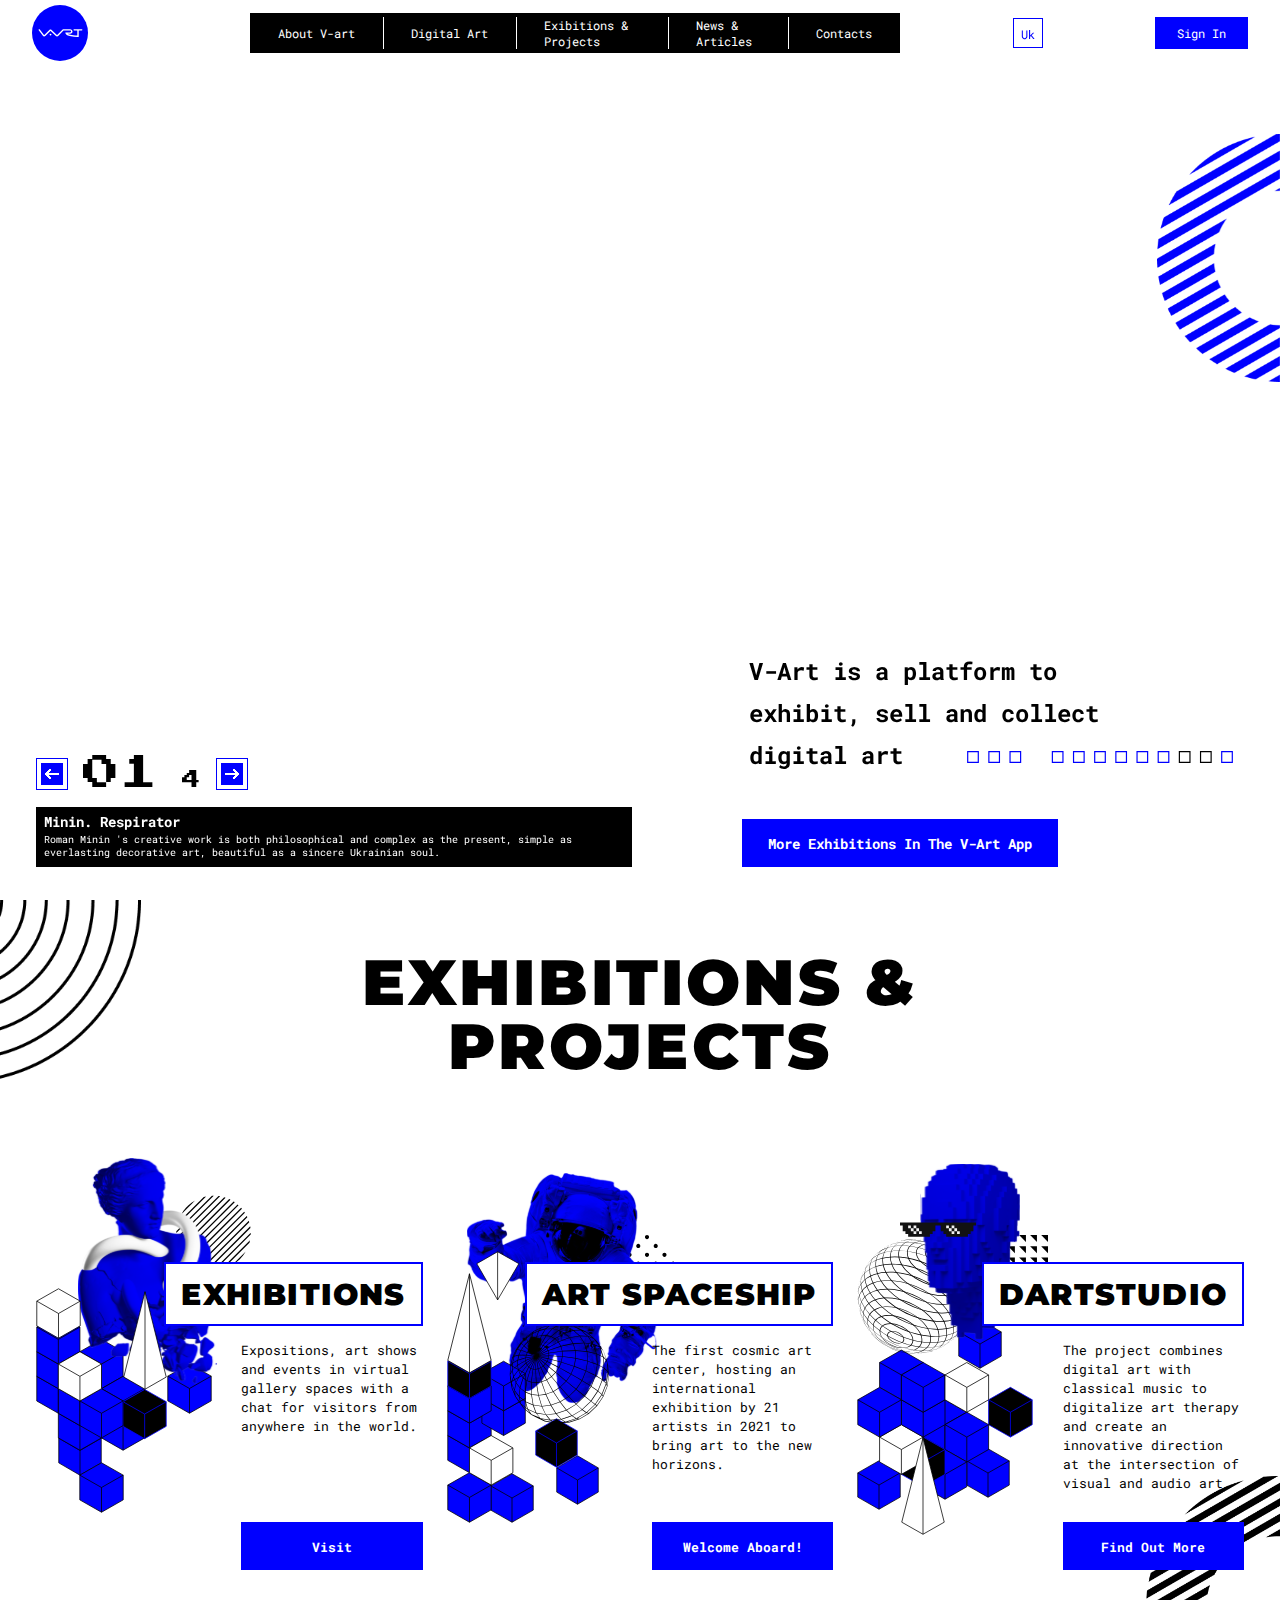
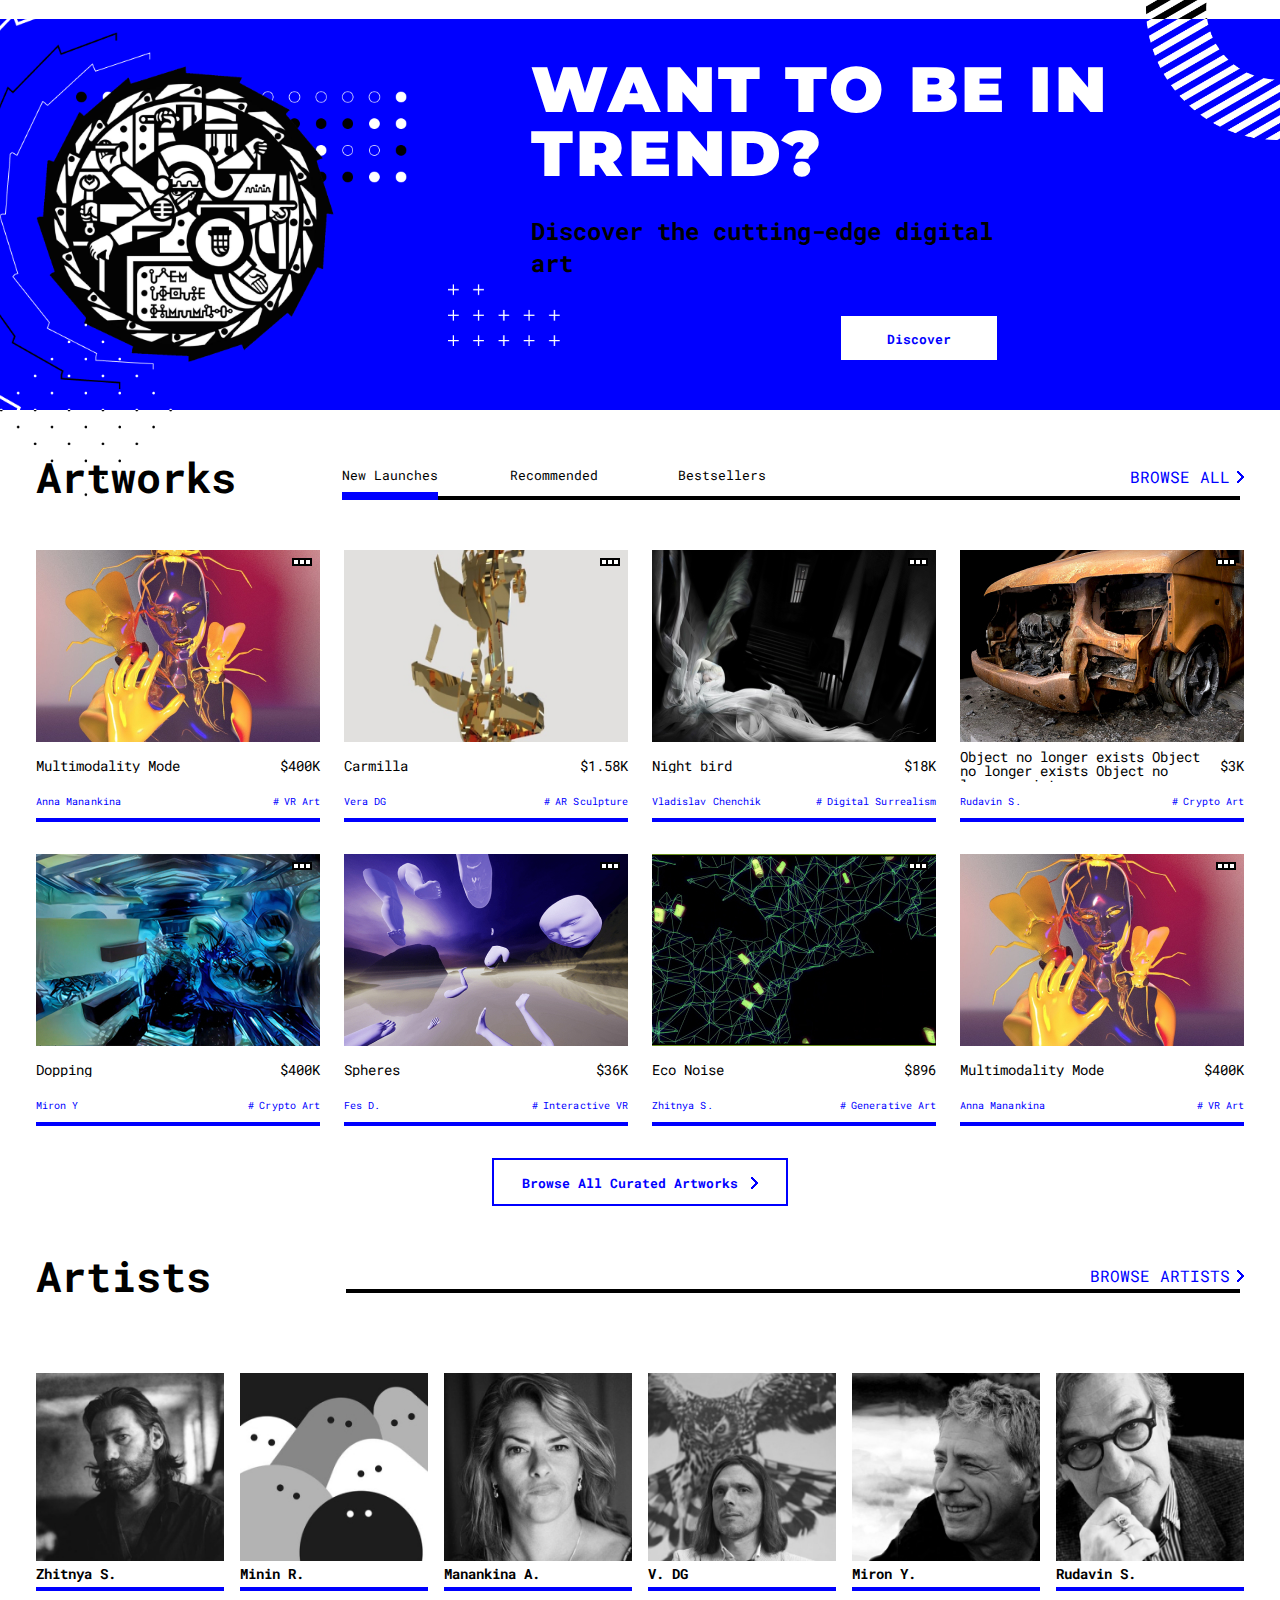
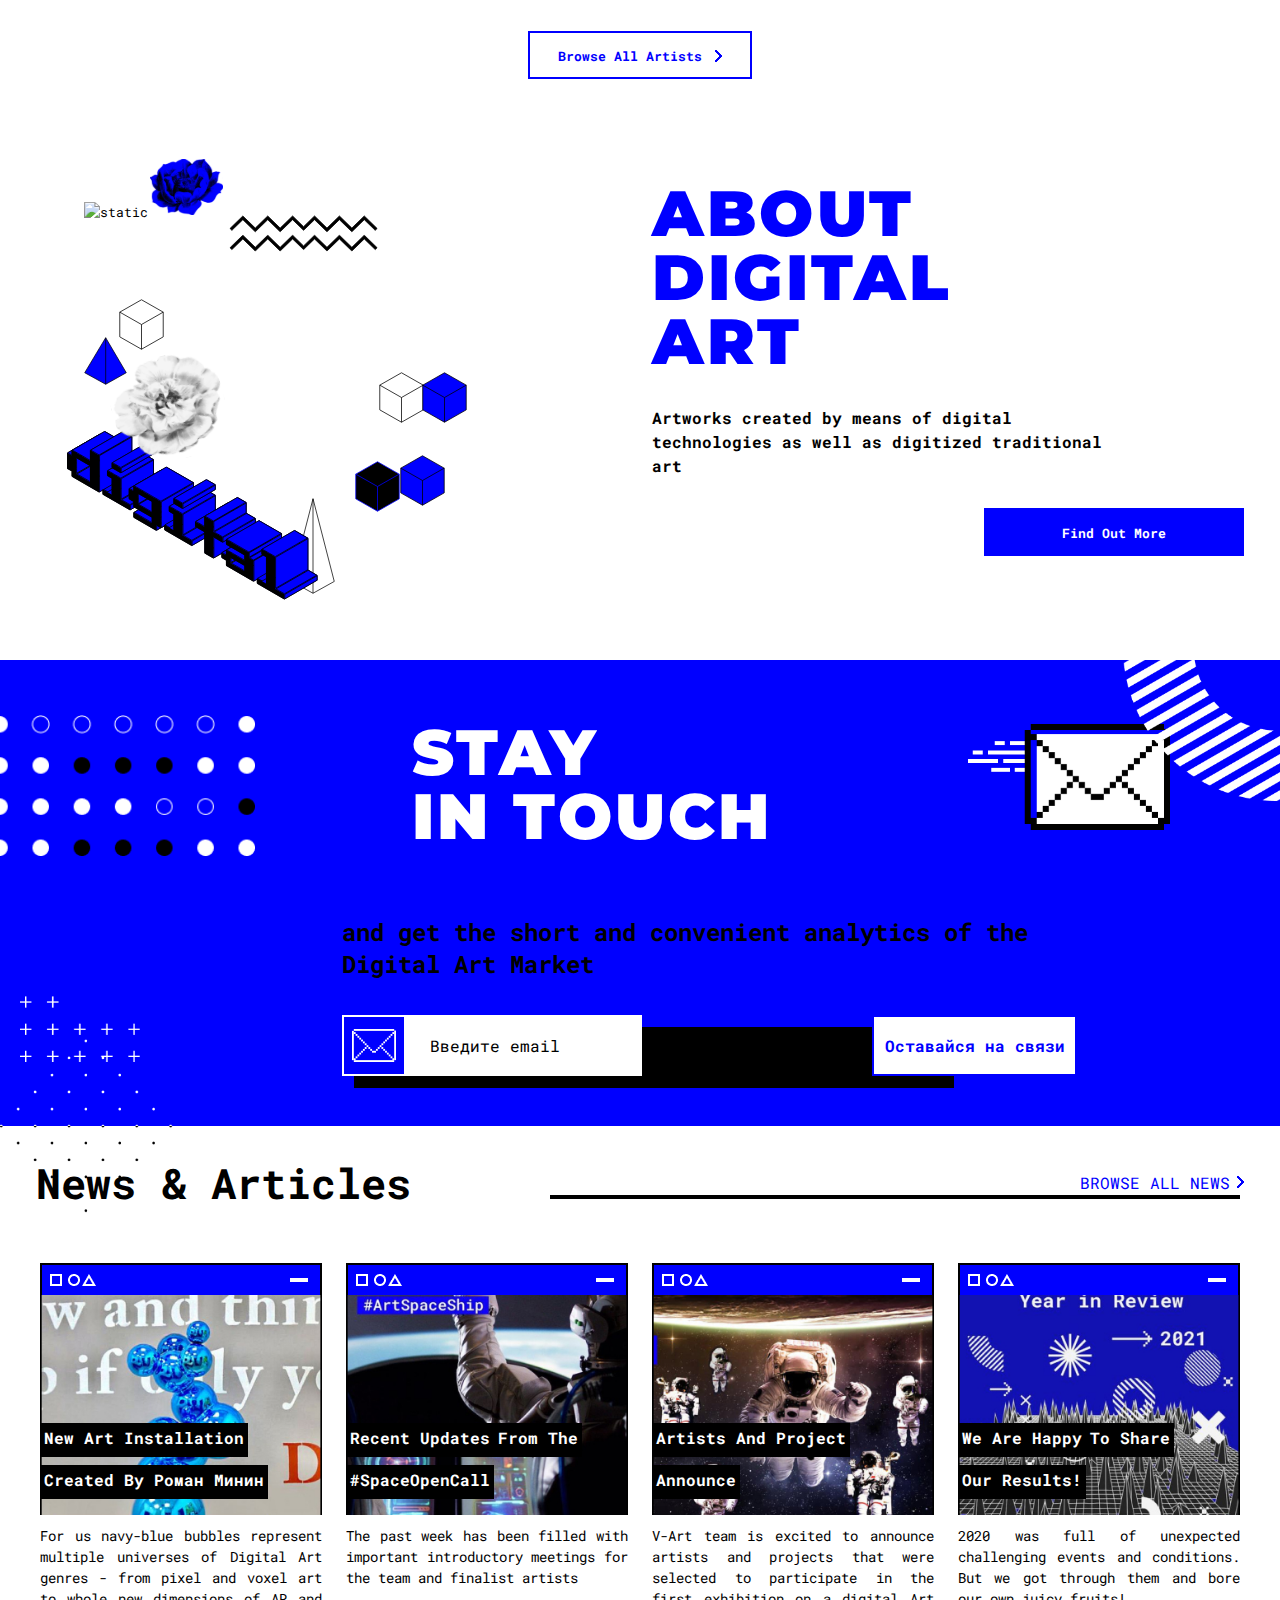
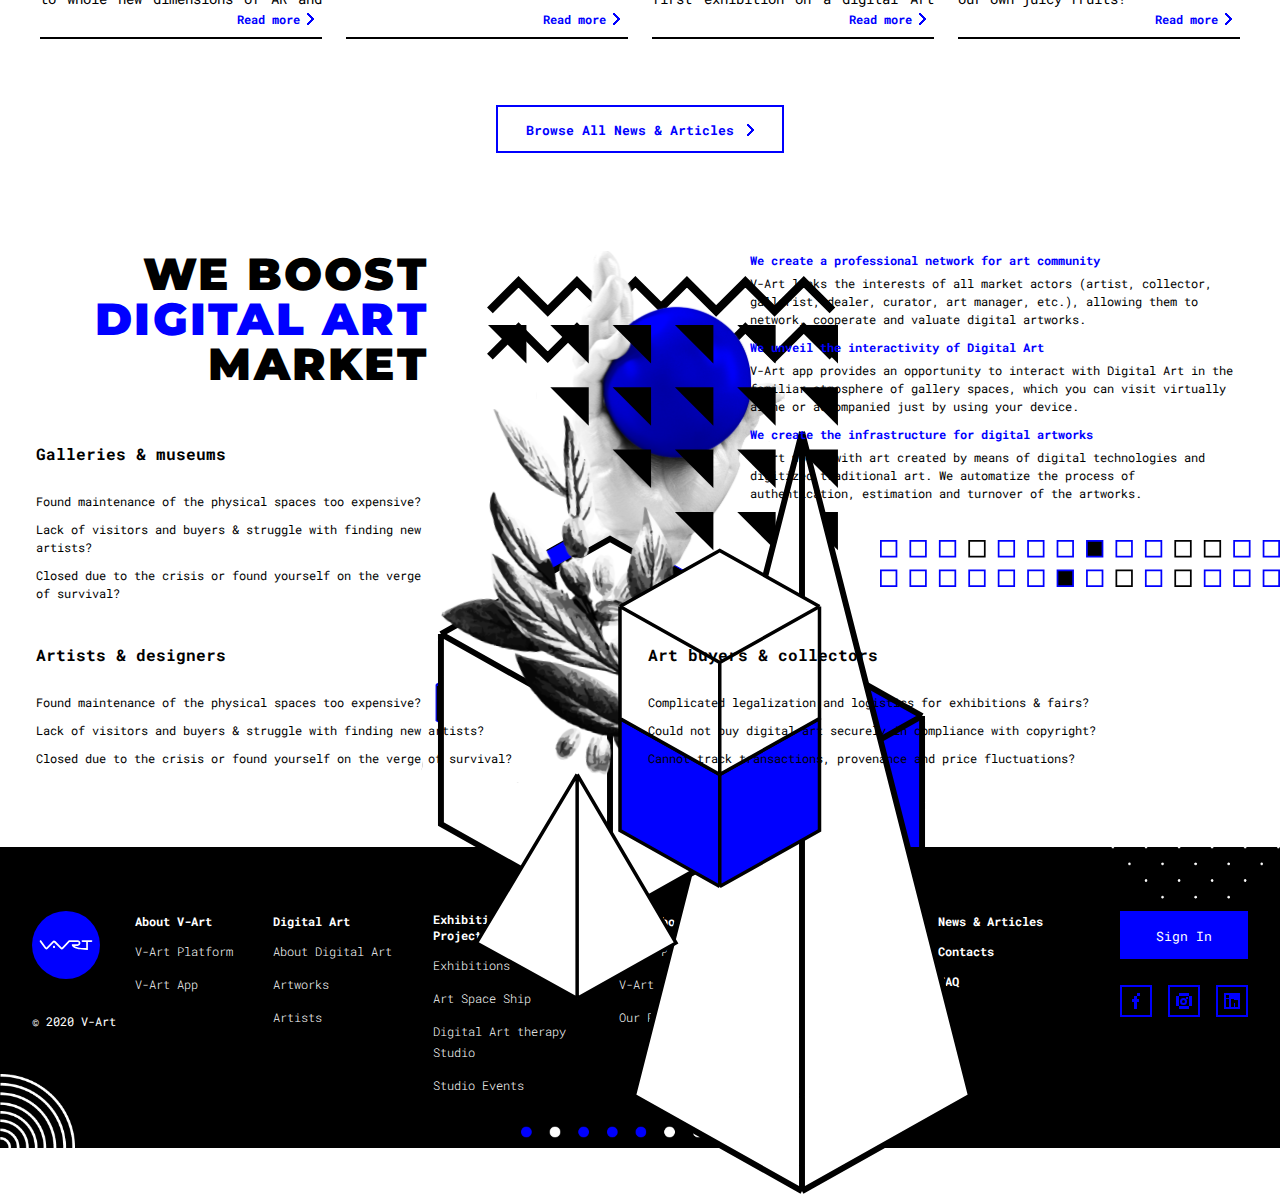
==== commit 9a2e6547: "login & signup pages completed" ====
--- a/index.html
+++ b/index.html
@@ -26,7 +26,7 @@
 	<link rel="stylesheet" href="css/main.min.css">
 
 	<link rel="preconnect" href="https://fonts.gstatic.com">
-	<link href="https://fonts.googleapis.com/css2?family=Montserrat:wght@700;900&family=Press+Start+2P&family=Roboto+Mono:wght@300;400;500;700&display=swap" rel="stylesheet">
+	<link href="https://fonts.googleapis.com/css2?family=Montserrat:wght@400;700;900&family=Press+Start+2P&family=Roboto+Mono:wght@300;400;500;700&display=swap" rel="stylesheet">
 
 	<link rel="apple-touch-icon" sizes="76x76" href="/apple-touch-icon.png">
 	<link rel="icon" type="image/png" sizes="32x32" href="/favicon-32x32.png">
@@ -1155,7 +1155,7 @@
 				</div>	
 			</div>
 		</div>
-
+		
 		<footer id="vart-footer" class="footer">
 			<div class="container">
 				<div class="row">
--- a/css/main.min.css
+++ b/css/main.min.css
@@ -1 +1 @@
-*,::after,::before{-webkit-box-sizing:border-box;box-sizing:border-box}html{font-family:sans-serif;line-height:1.15;-webkit-text-size-adjust:100%;-ms-text-size-adjust:100%;-ms-overflow-style:scrollbar;-webkit-tap-highlight-color:transparent}@-ms-viewport{width:device-width}article,aside,dialog,figcaption,figure,footer,header,hgroup,main,nav,section{display:block}body{margin:0;font-family:-apple-system,BlinkMacSystemFont,"Segoe UI",Roboto,"Helvetica Neue",Arial,sans-serif,"Apple Color Emoji","Segoe UI Emoji","Segoe UI Symbol";font-size:1rem;font-weight:400;line-height:1.5;color:#212529;text-align:left;background-color:#fff}[tabindex="-1"]:focus{outline:0!important}hr{-webkit-box-sizing:content-box;box-sizing:content-box;height:0;overflow:visible}h1,h2,h3,h4,h5,h6{margin-top:0;margin-bottom:.5rem}p{margin-top:0;margin-bottom:1rem}abbr[data-original-title],abbr[title]{text-decoration:underline;-webkit-text-decoration:underline dotted;text-decoration:underline dotted;cursor:help;border-bottom:0}address{margin-bottom:1rem;font-style:normal;line-height:inherit}dl,ol,ul{margin-top:0;margin-bottom:1rem}ol ol,ol ul,ul ol,ul ul{margin-bottom:0}dt{font-weight:700}dd{margin-bottom:.5rem;margin-left:0}blockquote{margin:0 0 1rem}dfn{font-style:italic}b,strong{font-weight:bolder}small{font-size:80%}sub,sup{position:relative;font-size:75%;line-height:0;vertical-align:baseline}sub{bottom:-.25em}sup{top:-.5em}a{color:#007bff;text-decoration:none;background-color:transparent;-webkit-text-decoration-skip:objects}a:hover{color:#0056b3;text-decoration:underline}a:not([href]):not([tabindex]){color:inherit;text-decoration:none}a:not([href]):not([tabindex]):focus,a:not([href]):not([tabindex]):hover{color:inherit;text-decoration:none}a:not([href]):not([tabindex]):focus{outline:0}code,kbd,pre,samp{font-family:monospace,monospace;font-size:1em}pre{margin-top:0;margin-bottom:1rem;overflow:auto;-ms-overflow-style:scrollbar}figure{margin:0 0 1rem}img{vertical-align:middle;border-style:none}svg:not(:root){overflow:hidden}table{border-collapse:collapse}caption{padding-top:.75rem;padding-bottom:.75rem;color:#6c757d;text-align:left;caption-side:bottom}th{text-align:inherit}label{display:inline-block;margin-bottom:.5rem}button{border-radius:0}button:focus{outline:1px dotted;outline:5px auto -webkit-focus-ring-color}button,input,optgroup,select,textarea{margin:0;font-family:inherit;font-size:inherit;line-height:inherit}button,input{overflow:visible}button,select{text-transform:none}[type=reset],[type=submit],button,html [type=button]{-webkit-appearance:button}[type=button]::-moz-focus-inner,[type=reset]::-moz-focus-inner,[type=submit]::-moz-focus-inner,button::-moz-focus-inner{padding:0;border-style:none}input[type=checkbox],input[type=radio]{-webkit-box-sizing:border-box;box-sizing:border-box;padding:0}input[type=date],input[type=datetime-local],input[type=month],input[type=time]{-webkit-appearance:listbox}textarea{overflow:auto;resize:vertical}fieldset{min-width:0;padding:0;margin:0;border:0}legend{display:block;width:100%;max-width:100%;padding:0;margin-bottom:.5rem;font-size:1.5rem;line-height:inherit;color:inherit;white-space:normal}progress{vertical-align:baseline}[type=number]::-webkit-inner-spin-button,[type=number]::-webkit-outer-spin-button{height:auto}[type=search]{outline-offset:-2px;-webkit-appearance:none}[type=search]::-webkit-search-cancel-button,[type=search]::-webkit-search-decoration{-webkit-appearance:none}::-webkit-file-upload-button{font:inherit;-webkit-appearance:button}output{display:inline-block}summary{display:list-item;cursor:pointer}template{display:none}[hidden]{display:none!important}@-ms-viewport{width:device-width}html{-webkit-box-sizing:border-box;box-sizing:border-box;-ms-overflow-style:scrollbar}*,::after,::before{-webkit-box-sizing:inherit;box-sizing:inherit}.container{width:100%;padding-right:12px;padding-left:12px;margin-right:auto;margin-left:auto}@media (min-width:1100px){.container{max-width:100%}}@media (min-width:1340px){.container{max-width:1262px}}@media (min-width:1440px){.container{max-width:1240px}}@media (min-width:1700px){.container{max-width:1464px}}.container-fluid{width:100%;padding-right:12px;padding-left:12px;margin-right:auto;margin-left:auto}.row{display:-webkit-box;display:-webkit-flex;display:-ms-flexbox;display:flex;-webkit-flex-wrap:wrap;-ms-flex-wrap:wrap;flex-wrap:wrap;margin-right:-12px;margin-left:-12px}.no-gutters{margin-right:0;margin-left:0}.no-gutters>.col,.no-gutters>[class*=col-]{padding-right:0;padding-left:0}.col,.col-1,.col-10,.col-11,.col-12,.col-2,.col-3,.col-4,.col-5,.col-6,.col-7,.col-8,.col-9,.col-auto,.col-lg,.col-lg-1,.col-lg-10,.col-lg-11,.col-lg-12,.col-lg-2,.col-lg-3,.col-lg-4,.col-lg-5,.col-lg-6,.col-lg-7,.col-lg-8,.col-lg-9,.col-lg-auto,.col-md,.col-md-1,.col-md-10,.col-md-11,.col-md-12,.col-md-2,.col-md-3,.col-md-4,.col-md-5,.col-md-6,.col-md-7,.col-md-8,.col-md-9,.col-md-auto,.col-sm,.col-sm-1,.col-sm-10,.col-sm-11,.col-sm-12,.col-sm-2,.col-sm-3,.col-sm-4,.col-sm-5,.col-sm-6,.col-sm-7,.col-sm-8,.col-sm-9,.col-sm-auto,.col-xl,.col-xl-1,.col-xl-10,.col-xl-11,.col-xl-12,.col-xl-2,.col-xl-3,.col-xl-4,.col-xl-5,.col-xl-6,.col-xl-7,.col-xl-8,.col-xl-9,.col-xl-auto{position:relative;width:100%;min-height:1px;padding-right:12px;padding-left:12px}.col{-webkit-flex-basis:0;-ms-flex-preferred-size:0;flex-basis:0;-webkit-box-flex:1;-webkit-flex-grow:1;-ms-flex-positive:1;flex-grow:1;max-width:100%}.col-auto{-webkit-box-flex:0;-webkit-flex:0 0 auto;-ms-flex:0 0 auto;flex:0 0 auto;width:auto;max-width:none}.col-1{-webkit-box-flex:0;-webkit-flex:0 0 8.33333%;-ms-flex:0 0 8.33333%;flex:0 0 8.33333%;max-width:8.33333%}.col-2{-webkit-box-flex:0;-webkit-flex:0 0 16.66667%;-ms-flex:0 0 16.66667%;flex:0 0 16.66667%;max-width:16.66667%}.col-3{-webkit-box-flex:0;-webkit-flex:0 0 25%;-ms-flex:0 0 25%;flex:0 0 25%;max-width:25%}.col-4{-webkit-box-flex:0;-webkit-flex:0 0 33.33333%;-ms-flex:0 0 33.33333%;flex:0 0 33.33333%;max-width:33.33333%}.col-5{-webkit-box-flex:0;-webkit-flex:0 0 41.66667%;-ms-flex:0 0 41.66667%;flex:0 0 41.66667%;max-width:41.66667%}.col-6{-webkit-box-flex:0;-webkit-flex:0 0 50%;-ms-flex:0 0 50%;flex:0 0 50%;max-width:50%}.col-7{-webkit-box-flex:0;-webkit-flex:0 0 58.33333%;-ms-flex:0 0 58.33333%;flex:0 0 58.33333%;max-width:58.33333%}.col-8{-webkit-box-flex:0;-webkit-flex:0 0 66.66667%;-ms-flex:0 0 66.66667%;flex:0 0 66.66667%;max-width:66.66667%}.col-9{-webkit-box-flex:0;-webkit-flex:0 0 75%;-ms-flex:0 0 75%;flex:0 0 75%;max-width:75%}.col-10{-webkit-box-flex:0;-webkit-flex:0 0 83.33333%;-ms-flex:0 0 83.33333%;flex:0 0 83.33333%;max-width:83.33333%}.col-11{-webkit-box-flex:0;-webkit-flex:0 0 91.66667%;-ms-flex:0 0 91.66667%;flex:0 0 91.66667%;max-width:91.66667%}.col-12{-webkit-box-flex:0;-webkit-flex:0 0 100%;-ms-flex:0 0 100%;flex:0 0 100%;max-width:100%}.order-first{-webkit-box-ordinal-group:0;-webkit-order:-1;-ms-flex-order:-1;order:-1}.order-last{-webkit-box-ordinal-group:14;-webkit-order:13;-ms-flex-order:13;order:13}.order-0{-webkit-box-ordinal-group:1;-webkit-order:0;-ms-flex-order:0;order:0}.order-1{-webkit-box-ordinal-group:2;-webkit-order:1;-ms-flex-order:1;order:1}.order-2{-webkit-box-ordinal-group:3;-webkit-order:2;-ms-flex-order:2;order:2}.order-3{-webkit-box-ordinal-group:4;-webkit-order:3;-ms-flex-order:3;order:3}.order-4{-webkit-box-ordinal-group:5;-webkit-order:4;-ms-flex-order:4;order:4}.order-5{-webkit-box-ordinal-group:6;-webkit-order:5;-ms-flex-order:5;order:5}.order-6{-webkit-box-ordinal-group:7;-webkit-order:6;-ms-flex-order:6;order:6}.order-7{-webkit-box-ordinal-group:8;-webkit-order:7;-ms-flex-order:7;order:7}.order-8{-webkit-box-ordinal-group:9;-webkit-order:8;-ms-flex-order:8;order:8}.order-9{-webkit-box-ordinal-group:10;-webkit-order:9;-ms-flex-order:9;order:9}.order-10{-webkit-box-ordinal-group:11;-webkit-order:10;-ms-flex-order:10;order:10}.order-11{-webkit-box-ordinal-group:12;-webkit-order:11;-ms-flex-order:11;order:11}.order-12{-webkit-box-ordinal-group:13;-webkit-order:12;-ms-flex-order:12;order:12}.offset-1{margin-left:8.33333%}.offset-2{margin-left:16.66667%}.offset-3{margin-left:25%}.offset-4{margin-left:33.33333%}.offset-5{margin-left:41.66667%}.offset-6{margin-left:50%}.offset-7{margin-left:58.33333%}.offset-8{margin-left:66.66667%}.offset-9{margin-left:75%}.offset-10{margin-left:83.33333%}.offset-11{margin-left:91.66667%}@media (min-width:1100px){.col-sm{-webkit-flex-basis:0;-ms-flex-preferred-size:0;flex-basis:0;-webkit-box-flex:1;-webkit-flex-grow:1;-ms-flex-positive:1;flex-grow:1;max-width:100%}.col-sm-auto{-webkit-box-flex:0;-webkit-flex:0 0 auto;-ms-flex:0 0 auto;flex:0 0 auto;width:auto;max-width:none}.col-sm-1{-webkit-box-flex:0;-webkit-flex:0 0 8.33333%;-ms-flex:0 0 8.33333%;flex:0 0 8.33333%;max-width:8.33333%}.col-sm-2{-webkit-box-flex:0;-webkit-flex:0 0 16.66667%;-ms-flex:0 0 16.66667%;flex:0 0 16.66667%;max-width:16.66667%}.col-sm-3{-webkit-box-flex:0;-webkit-flex:0 0 25%;-ms-flex:0 0 25%;flex:0 0 25%;max-width:25%}.col-sm-4{-webkit-box-flex:0;-webkit-flex:0 0 33.33333%;-ms-flex:0 0 33.33333%;flex:0 0 33.33333%;max-width:33.33333%}.col-sm-5{-webkit-box-flex:0;-webkit-flex:0 0 41.66667%;-ms-flex:0 0 41.66667%;flex:0 0 41.66667%;max-width:41.66667%}.col-sm-6{-webkit-box-flex:0;-webkit-flex:0 0 50%;-ms-flex:0 0 50%;flex:0 0 50%;max-width:50%}.col-sm-7{-webkit-box-flex:0;-webkit-flex:0 0 58.33333%;-ms-flex:0 0 58.33333%;flex:0 0 58.33333%;max-width:58.33333%}.col-sm-8{-webkit-box-flex:0;-webkit-flex:0 0 66.66667%;-ms-flex:0 0 66.66667%;flex:0 0 66.66667%;max-width:66.66667%}.col-sm-9{-webkit-box-flex:0;-webkit-flex:0 0 75%;-ms-flex:0 0 75%;flex:0 0 75%;max-width:75%}.col-sm-10{-webkit-box-flex:0;-webkit-flex:0 0 83.33333%;-ms-flex:0 0 83.33333%;flex:0 0 83.33333%;max-width:83.33333%}.col-sm-11{-webkit-box-flex:0;-webkit-flex:0 0 91.66667%;-ms-flex:0 0 91.66667%;flex:0 0 91.66667%;max-width:91.66667%}.col-sm-12{-webkit-box-flex:0;-webkit-flex:0 0 100%;-ms-flex:0 0 100%;flex:0 0 100%;max-width:100%}.order-sm-first{-webkit-box-ordinal-group:0;-webkit-order:-1;-ms-flex-order:-1;order:-1}.order-sm-last{-webkit-box-ordinal-group:14;-webkit-order:13;-ms-flex-order:13;order:13}.order-sm-0{-webkit-box-ordinal-group:1;-webkit-order:0;-ms-flex-order:0;order:0}.order-sm-1{-webkit-box-ordinal-group:2;-webkit-order:1;-ms-flex-order:1;order:1}.order-sm-2{-webkit-box-ordinal-group:3;-webkit-order:2;-ms-flex-order:2;order:2}.order-sm-3{-webkit-box-ordinal-group:4;-webkit-order:3;-ms-flex-order:3;order:3}.order-sm-4{-webkit-box-ordinal-group:5;-webkit-order:4;-ms-flex-order:4;order:4}.order-sm-5{-webkit-box-ordinal-group:6;-webkit-order:5;-ms-flex-order:5;order:5}.order-sm-6{-webkit-box-ordinal-group:7;-webkit-order:6;-ms-flex-order:6;order:6}.order-sm-7{-webkit-box-ordinal-group:8;-webkit-order:7;-ms-flex-order:7;order:7}.order-sm-8{-webkit-box-ordinal-group:9;-webkit-order:8;-ms-flex-order:8;order:8}.order-sm-9{-webkit-box-ordinal-group:10;-webkit-order:9;-ms-flex-order:9;order:9}.order-sm-10{-webkit-box-ordinal-group:11;-webkit-order:10;-ms-flex-order:10;order:10}.order-sm-11{-webkit-box-ordinal-group:12;-webkit-order:11;-ms-flex-order:11;order:11}.order-sm-12{-webkit-box-ordinal-group:13;-webkit-order:12;-ms-flex-order:12;order:12}.offset-sm-0{margin-left:0}.offset-sm-1{margin-left:8.33333%}.offset-sm-2{margin-left:16.66667%}.offset-sm-3{margin-left:25%}.offset-sm-4{margin-left:33.33333%}.offset-sm-5{margin-left:41.66667%}.offset-sm-6{margin-left:50%}.offset-sm-7{margin-left:58.33333%}.offset-sm-8{margin-left:66.66667%}.offset-sm-9{margin-left:75%}.offset-sm-10{margin-left:83.33333%}.offset-sm-11{margin-left:91.66667%}}@media (min-width:1340px){.col-md{-webkit-flex-basis:0;-ms-flex-preferred-size:0;flex-basis:0;-webkit-box-flex:1;-webkit-flex-grow:1;-ms-flex-positive:1;flex-grow:1;max-width:100%}.col-md-auto{-webkit-box-flex:0;-webkit-flex:0 0 auto;-ms-flex:0 0 auto;flex:0 0 auto;width:auto;max-width:none}.col-md-1{-webkit-box-flex:0;-webkit-flex:0 0 8.33333%;-ms-flex:0 0 8.33333%;flex:0 0 8.33333%;max-width:8.33333%}.col-md-2{-webkit-box-flex:0;-webkit-flex:0 0 16.66667%;-ms-flex:0 0 16.66667%;flex:0 0 16.66667%;max-width:16.66667%}.col-md-3{-webkit-box-flex:0;-webkit-flex:0 0 25%;-ms-flex:0 0 25%;flex:0 0 25%;max-width:25%}.col-md-4{-webkit-box-flex:0;-webkit-flex:0 0 33.33333%;-ms-flex:0 0 33.33333%;flex:0 0 33.33333%;max-width:33.33333%}.col-md-5{-webkit-box-flex:0;-webkit-flex:0 0 41.66667%;-ms-flex:0 0 41.66667%;flex:0 0 41.66667%;max-width:41.66667%}.col-md-6{-webkit-box-flex:0;-webkit-flex:0 0 50%;-ms-flex:0 0 50%;flex:0 0 50%;max-width:50%}.col-md-7{-webkit-box-flex:0;-webkit-flex:0 0 58.33333%;-ms-flex:0 0 58.33333%;flex:0 0 58.33333%;max-width:58.33333%}.col-md-8{-webkit-box-flex:0;-webkit-flex:0 0 66.66667%;-ms-flex:0 0 66.66667%;flex:0 0 66.66667%;max-width:66.66667%}.col-md-9{-webkit-box-flex:0;-webkit-flex:0 0 75%;-ms-flex:0 0 75%;flex:0 0 75%;max-width:75%}.col-md-10{-webkit-box-flex:0;-webkit-flex:0 0 83.33333%;-ms-flex:0 0 83.33333%;flex:0 0 83.33333%;max-width:83.33333%}.col-md-11{-webkit-box-flex:0;-webkit-flex:0 0 91.66667%;-ms-flex:0 0 91.66667%;flex:0 0 91.66667%;max-width:91.66667%}.col-md-12{-webkit-box-flex:0;-webkit-flex:0 0 100%;-ms-flex:0 0 100%;flex:0 0 100%;max-width:100%}.order-md-first{-webkit-box-ordinal-group:0;-webkit-order:-1;-ms-flex-order:-1;order:-1}.order-md-last{-webkit-box-ordinal-group:14;-webkit-order:13;-ms-flex-order:13;order:13}.order-md-0{-webkit-box-ordinal-group:1;-webkit-order:0;-ms-flex-order:0;order:0}.order-md-1{-webkit-box-ordinal-group:2;-webkit-order:1;-ms-flex-order:1;order:1}.order-md-2{-webkit-box-ordinal-group:3;-webkit-order:2;-ms-flex-order:2;order:2}.order-md-3{-webkit-box-ordinal-group:4;-webkit-order:3;-ms-flex-order:3;order:3}.order-md-4{-webkit-box-ordinal-group:5;-webkit-order:4;-ms-flex-order:4;order:4}.order-md-5{-webkit-box-ordinal-group:6;-webkit-order:5;-ms-flex-order:5;order:5}.order-md-6{-webkit-box-ordinal-group:7;-webkit-order:6;-ms-flex-order:6;order:6}.order-md-7{-webkit-box-ordinal-group:8;-webkit-order:7;-ms-flex-order:7;order:7}.order-md-8{-webkit-box-ordinal-group:9;-webkit-order:8;-ms-flex-order:8;order:8}.order-md-9{-webkit-box-ordinal-group:10;-webkit-order:9;-ms-flex-order:9;order:9}.order-md-10{-webkit-box-ordinal-group:11;-webkit-order:10;-ms-flex-order:10;order:10}.order-md-11{-webkit-box-ordinal-group:12;-webkit-order:11;-ms-flex-order:11;order:11}.order-md-12{-webkit-box-ordinal-group:13;-webkit-order:12;-ms-flex-order:12;order:12}.offset-md-0{margin-left:0}.offset-md-1{margin-left:8.33333%}.offset-md-2{margin-left:16.66667%}.offset-md-3{margin-left:25%}.offset-md-4{margin-left:33.33333%}.offset-md-5{margin-left:41.66667%}.offset-md-6{margin-left:50%}.offset-md-7{margin-left:58.33333%}.offset-md-8{margin-left:66.66667%}.offset-md-9{margin-left:75%}.offset-md-10{margin-left:83.33333%}.offset-md-11{margin-left:91.66667%}}@media (min-width:1440px){.col-lg{-webkit-flex-basis:0;-ms-flex-preferred-size:0;flex-basis:0;-webkit-box-flex:1;-webkit-flex-grow:1;-ms-flex-positive:1;flex-grow:1;max-width:100%}.col-lg-auto{-webkit-box-flex:0;-webkit-flex:0 0 auto;-ms-flex:0 0 auto;flex:0 0 auto;width:auto;max-width:none}.col-lg-1{-webkit-box-flex:0;-webkit-flex:0 0 8.33333%;-ms-flex:0 0 8.33333%;flex:0 0 8.33333%;max-width:8.33333%}.col-lg-2{-webkit-box-flex:0;-webkit-flex:0 0 16.66667%;-ms-flex:0 0 16.66667%;flex:0 0 16.66667%;max-width:16.66667%}.col-lg-3{-webkit-box-flex:0;-webkit-flex:0 0 25%;-ms-flex:0 0 25%;flex:0 0 25%;max-width:25%}.col-lg-4{-webkit-box-flex:0;-webkit-flex:0 0 33.33333%;-ms-flex:0 0 33.33333%;flex:0 0 33.33333%;max-width:33.33333%}.col-lg-5{-webkit-box-flex:0;-webkit-flex:0 0 41.66667%;-ms-flex:0 0 41.66667%;flex:0 0 41.66667%;max-width:41.66667%}.col-lg-6{-webkit-box-flex:0;-webkit-flex:0 0 50%;-ms-flex:0 0 50%;flex:0 0 50%;max-width:50%}.col-lg-7{-webkit-box-flex:0;-webkit-flex:0 0 58.33333%;-ms-flex:0 0 58.33333%;flex:0 0 58.33333%;max-width:58.33333%}.col-lg-8{-webkit-box-flex:0;-webkit-flex:0 0 66.66667%;-ms-flex:0 0 66.66667%;flex:0 0 66.66667%;max-width:66.66667%}.col-lg-9{-webkit-box-flex:0;-webkit-flex:0 0 75%;-ms-flex:0 0 75%;flex:0 0 75%;max-width:75%}.col-lg-10{-webkit-box-flex:0;-webkit-flex:0 0 83.33333%;-ms-flex:0 0 83.33333%;flex:0 0 83.33333%;max-width:83.33333%}.col-lg-11{-webkit-box-flex:0;-webkit-flex:0 0 91.66667%;-ms-flex:0 0 91.66667%;flex:0 0 91.66667%;max-width:91.66667%}.col-lg-12{-webkit-box-flex:0;-webkit-flex:0 0 100%;-ms-flex:0 0 100%;flex:0 0 100%;max-width:100%}.order-lg-first{-webkit-box-ordinal-group:0;-webkit-order:-1;-ms-flex-order:-1;order:-1}.order-lg-last{-webkit-box-ordinal-group:14;-webkit-order:13;-ms-flex-order:13;order:13}.order-lg-0{-webkit-box-ordinal-group:1;-webkit-order:0;-ms-flex-order:0;order:0}.order-lg-1{-webkit-box-ordinal-group:2;-webkit-order:1;-ms-flex-order:1;order:1}.order-lg-2{-webkit-box-ordinal-group:3;-webkit-order:2;-ms-flex-order:2;order:2}.order-lg-3{-webkit-box-ordinal-group:4;-webkit-order:3;-ms-flex-order:3;order:3}.order-lg-4{-webkit-box-ordinal-group:5;-webkit-order:4;-ms-flex-order:4;order:4}.order-lg-5{-webkit-box-ordinal-group:6;-webkit-order:5;-ms-flex-order:5;order:5}.order-lg-6{-webkit-box-ordinal-group:7;-webkit-order:6;-ms-flex-order:6;order:6}.order-lg-7{-webkit-box-ordinal-group:8;-webkit-order:7;-ms-flex-order:7;order:7}.order-lg-8{-webkit-box-ordinal-group:9;-webkit-order:8;-ms-flex-order:8;order:8}.order-lg-9{-webkit-box-ordinal-group:10;-webkit-order:9;-ms-flex-order:9;order:9}.order-lg-10{-webkit-box-ordinal-group:11;-webkit-order:10;-ms-flex-order:10;order:10}.order-lg-11{-webkit-box-ordinal-group:12;-webkit-order:11;-ms-flex-order:11;order:11}.order-lg-12{-webkit-box-ordinal-group:13;-webkit-order:12;-ms-flex-order:12;order:12}.offset-lg-0{margin-left:0}.offset-lg-1{margin-left:8.33333%}.offset-lg-2{margin-left:16.66667%}.offset-lg-3{margin-left:25%}.offset-lg-4{margin-left:33.33333%}.offset-lg-5{margin-left:41.66667%}.offset-lg-6{margin-left:50%}.offset-lg-7{margin-left:58.33333%}.offset-lg-8{margin-left:66.66667%}.offset-lg-9{margin-left:75%}.offset-lg-10{margin-left:83.33333%}.offset-lg-11{margin-left:91.66667%}}@media (min-width:1700px){.col-xl{-webkit-flex-basis:0;-ms-flex-preferred-size:0;flex-basis:0;-webkit-box-flex:1;-webkit-flex-grow:1;-ms-flex-positive:1;flex-grow:1;max-width:100%}.col-xl-auto{-webkit-box-flex:0;-webkit-flex:0 0 auto;-ms-flex:0 0 auto;flex:0 0 auto;width:auto;max-width:none}.col-xl-1{-webkit-box-flex:0;-webkit-flex:0 0 8.33333%;-ms-flex:0 0 8.33333%;flex:0 0 8.33333%;max-width:8.33333%}.col-xl-2{-webkit-box-flex:0;-webkit-flex:0 0 16.66667%;-ms-flex:0 0 16.66667%;flex:0 0 16.66667%;max-width:16.66667%}.col-xl-3{-webkit-box-flex:0;-webkit-flex:0 0 25%;-ms-flex:0 0 25%;flex:0 0 25%;max-width:25%}.col-xl-4{-webkit-box-flex:0;-webkit-flex:0 0 33.33333%;-ms-flex:0 0 33.33333%;flex:0 0 33.33333%;max-width:33.33333%}.col-xl-5{-webkit-box-flex:0;-webkit-flex:0 0 41.66667%;-ms-flex:0 0 41.66667%;flex:0 0 41.66667%;max-width:41.66667%}.col-xl-6{-webkit-box-flex:0;-webkit-flex:0 0 50%;-ms-flex:0 0 50%;flex:0 0 50%;max-width:50%}.col-xl-7{-webkit-box-flex:0;-webkit-flex:0 0 58.33333%;-ms-flex:0 0 58.33333%;flex:0 0 58.33333%;max-width:58.33333%}.col-xl-8{-webkit-box-flex:0;-webkit-flex:0 0 66.66667%;-ms-flex:0 0 66.66667%;flex:0 0 66.66667%;max-width:66.66667%}.col-xl-9{-webkit-box-flex:0;-webkit-flex:0 0 75%;-ms-flex:0 0 75%;flex:0 0 75%;max-width:75%}.col-xl-10{-webkit-box-flex:0;-webkit-flex:0 0 83.33333%;-ms-flex:0 0 83.33333%;flex:0 0 83.33333%;max-width:83.33333%}.col-xl-11{-webkit-box-flex:0;-webkit-flex:0 0 91.66667%;-ms-flex:0 0 91.66667%;flex:0 0 91.66667%;max-width:91.66667%}.col-xl-12{-webkit-box-flex:0;-webkit-flex:0 0 100%;-ms-flex:0 0 100%;flex:0 0 100%;max-width:100%}.order-xl-first{-webkit-box-ordinal-group:0;-webkit-order:-1;-ms-flex-order:-1;order:-1}.order-xl-last{-webkit-box-ordinal-group:14;-webkit-order:13;-ms-flex-order:13;order:13}.order-xl-0{-webkit-box-ordinal-group:1;-webkit-order:0;-ms-flex-order:0;order:0}.order-xl-1{-webkit-box-ordinal-group:2;-webkit-order:1;-ms-flex-order:1;order:1}.order-xl-2{-webkit-box-ordinal-group:3;-webkit-order:2;-ms-flex-order:2;order:2}.order-xl-3{-webkit-box-ordinal-group:4;-webkit-order:3;-ms-flex-order:3;order:3}.order-xl-4{-webkit-box-ordinal-group:5;-webkit-order:4;-ms-flex-order:4;order:4}.order-xl-5{-webkit-box-ordinal-group:6;-webkit-order:5;-ms-flex-order:5;order:5}.order-xl-6{-webkit-box-ordinal-group:7;-webkit-order:6;-ms-flex-order:6;order:6}.order-xl-7{-webkit-box-ordinal-group:8;-webkit-order:7;-ms-flex-order:7;order:7}.order-xl-8{-webkit-box-ordinal-group:9;-webkit-order:8;-ms-flex-order:8;order:8}.order-xl-9{-webkit-box-ordinal-group:10;-webkit-order:9;-ms-flex-order:9;order:9}.order-xl-10{-webkit-box-ordinal-group:11;-webkit-order:10;-ms-flex-order:10;order:10}.order-xl-11{-webkit-box-ordinal-group:12;-webkit-order:11;-ms-flex-order:11;order:11}.order-xl-12{-webkit-box-ordinal-group:13;-webkit-order:12;-ms-flex-order:12;order:12}.offset-xl-0{margin-left:0}.offset-xl-1{margin-left:8.33333%}.offset-xl-2{margin-left:16.66667%}.offset-xl-3{margin-left:25%}.offset-xl-4{margin-left:33.33333%}.offset-xl-5{margin-left:41.66667%}.offset-xl-6{margin-left:50%}.offset-xl-7{margin-left:58.33333%}.offset-xl-8{margin-left:66.66667%}.offset-xl-9{margin-left:75%}.offset-xl-10{margin-left:83.33333%}.offset-xl-11{margin-left:91.66667%}}.d-none{display:none!important}.d-inline{display:inline!important}.d-inline-block{display:inline-block!important}.d-block{display:block!important}.d-table{display:table!important}.d-table-row{display:table-row!important}.d-table-cell{display:table-cell!important}.d-flex{display:-webkit-box!important;display:-webkit-flex!important;display:-ms-flexbox!important;display:flex!important}.d-inline-flex{display:-webkit-inline-box!important;display:-webkit-inline-flex!important;display:-ms-inline-flexbox!important;display:inline-flex!important}@media (min-width:1100px){.d-sm-none{display:none!important}.d-sm-inline{display:inline!important}.d-sm-inline-block{display:inline-block!important}.d-sm-block{display:block!important}.d-sm-table{display:table!important}.d-sm-table-row{display:table-row!important}.d-sm-table-cell{display:table-cell!important}.d-sm-flex{display:-webkit-box!important;display:-webkit-flex!important;display:-ms-flexbox!important;display:flex!important}.d-sm-inline-flex{display:-webkit-inline-box!important;display:-webkit-inline-flex!important;display:-ms-inline-flexbox!important;display:inline-flex!important}}@media (min-width:1340px){.d-md-none{display:none!important}.d-md-inline{display:inline!important}.d-md-inline-block{display:inline-block!important}.d-md-block{display:block!important}.d-md-table{display:table!important}.d-md-table-row{display:table-row!important}.d-md-table-cell{display:table-cell!important}.d-md-flex{display:-webkit-box!important;display:-webkit-flex!important;display:-ms-flexbox!important;display:flex!important}.d-md-inline-flex{display:-webkit-inline-box!important;display:-webkit-inline-flex!important;display:-ms-inline-flexbox!important;display:inline-flex!important}}@media (min-width:1440px){.d-lg-none{display:none!important}.d-lg-inline{display:inline!important}.d-lg-inline-block{display:inline-block!important}.d-lg-block{display:block!important}.d-lg-table{display:table!important}.d-lg-table-row{display:table-row!important}.d-lg-table-cell{display:table-cell!important}.d-lg-flex{display:-webkit-box!important;display:-webkit-flex!important;display:-ms-flexbox!important;display:flex!important}.d-lg-inline-flex{display:-webkit-inline-box!important;display:-webkit-inline-flex!important;display:-ms-inline-flexbox!important;display:inline-flex!important}}@media (min-width:1700px){.d-xl-none{display:none!important}.d-xl-inline{display:inline!important}.d-xl-inline-block{display:inline-block!important}.d-xl-block{display:block!important}.d-xl-table{display:table!important}.d-xl-table-row{display:table-row!important}.d-xl-table-cell{display:table-cell!important}.d-xl-flex{display:-webkit-box!important;display:-webkit-flex!important;display:-ms-flexbox!important;display:flex!important}.d-xl-inline-flex{display:-webkit-inline-box!important;display:-webkit-inline-flex!important;display:-ms-inline-flexbox!important;display:inline-flex!important}}@media print{.d-print-none{display:none!important}.d-print-inline{display:inline!important}.d-print-inline-block{display:inline-block!important}.d-print-block{display:block!important}.d-print-table{display:table!important}.d-print-table-row{display:table-row!important}.d-print-table-cell{display:table-cell!important}.d-print-flex{display:-webkit-box!important;display:-webkit-flex!important;display:-ms-flexbox!important;display:flex!important}.d-print-inline-flex{display:-webkit-inline-box!important;display:-webkit-inline-flex!important;display:-ms-inline-flexbox!important;display:inline-flex!important}}.flex-row{-webkit-box-orient:horizontal!important;-webkit-box-direction:normal!important;-webkit-flex-direction:row!important;-ms-flex-direction:row!important;flex-direction:row!important}.flex-column{-webkit-box-orient:vertical!important;-webkit-box-direction:normal!important;-webkit-flex-direction:column!important;-ms-flex-direction:column!important;flex-direction:column!important}.flex-row-reverse{-webkit-box-orient:horizontal!important;-webkit-box-direction:reverse!important;-webkit-flex-direction:row-reverse!important;-ms-flex-direction:row-reverse!important;flex-direction:row-reverse!important}.flex-column-reverse{-webkit-box-orient:vertical!important;-webkit-box-direction:reverse!important;-webkit-flex-direction:column-reverse!important;-ms-flex-direction:column-reverse!important;flex-direction:column-reverse!important}.flex-wrap{-webkit-flex-wrap:wrap!important;-ms-flex-wrap:wrap!important;flex-wrap:wrap!important}.flex-nowrap{-webkit-flex-wrap:nowrap!important;-ms-flex-wrap:nowrap!important;flex-wrap:nowrap!important}.flex-wrap-reverse{-webkit-flex-wrap:wrap-reverse!important;-ms-flex-wrap:wrap-reverse!important;flex-wrap:wrap-reverse!important}.justify-content-start{-webkit-box-pack:start!important;-webkit-justify-content:flex-start!important;-ms-flex-pack:start!important;justify-content:flex-start!important}.justify-content-end{-webkit-box-pack:end!important;-webkit-justify-content:flex-end!important;-ms-flex-pack:end!important;justify-content:flex-end!important}.justify-content-center{-webkit-box-pack:center!important;-webkit-justify-content:center!important;-ms-flex-pack:center!important;justify-content:center!important}.justify-content-between{-webkit-box-pack:justify!important;-webkit-justify-content:space-between!important;-ms-flex-pack:justify!important;justify-content:space-between!important}.justify-content-around{-webkit-justify-content:space-around!important;-ms-flex-pack:distribute!important;justify-content:space-around!important}.align-items-start{-webkit-box-align:start!important;-webkit-align-items:flex-start!important;-ms-flex-align:start!important;align-items:flex-start!important}.align-items-end{-webkit-box-align:end!important;-webkit-align-items:flex-end!important;-ms-flex-align:end!important;align-items:flex-end!important}.align-items-center{-webkit-box-align:center!important;-webkit-align-items:center!important;-ms-flex-align:center!important;align-items:center!important}.align-items-baseline{-webkit-box-align:baseline!important;-webkit-align-items:baseline!important;-ms-flex-align:baseline!important;align-items:baseline!important}.align-items-stretch{-webkit-box-align:stretch!important;-webkit-align-items:stretch!important;-ms-flex-align:stretch!important;align-items:stretch!important}.align-content-start{-webkit-align-content:flex-start!important;-ms-flex-line-pack:start!important;align-content:flex-start!important}.align-content-end{-webkit-align-content:flex-end!important;-ms-flex-line-pack:end!important;align-content:flex-end!important}.align-content-center{-webkit-align-content:center!important;-ms-flex-line-pack:center!important;align-content:center!important}.align-content-between{-webkit-align-content:space-between!important;-ms-flex-line-pack:justify!important;align-content:space-between!important}.align-content-around{-webkit-align-content:space-around!important;-ms-flex-line-pack:distribute!important;align-content:space-around!important}.align-content-stretch{-webkit-align-content:stretch!important;-ms-flex-line-pack:stretch!important;align-content:stretch!important}.align-self-auto{-webkit-align-self:auto!important;-ms-flex-item-align:auto!important;align-self:auto!important}.align-self-start{-webkit-align-self:flex-start!important;-ms-flex-item-align:start!important;align-self:flex-start!important}.align-self-end{-webkit-align-self:flex-end!important;-ms-flex-item-align:end!important;align-self:flex-end!important}.align-self-center{-webkit-align-self:center!important;-ms-flex-item-align:center!important;align-self:center!important}.align-self-baseline{-webkit-align-self:baseline!important;-ms-flex-item-align:baseline!important;align-self:baseline!important}.align-self-stretch{-webkit-align-self:stretch!important;-ms-flex-item-align:stretch!important;align-self:stretch!important}@media (min-width:1100px){.flex-sm-row{-webkit-box-orient:horizontal!important;-webkit-box-direction:normal!important;-webkit-flex-direction:row!important;-ms-flex-direction:row!important;flex-direction:row!important}.flex-sm-column{-webkit-box-orient:vertical!important;-webkit-box-direction:normal!important;-webkit-flex-direction:column!important;-ms-flex-direction:column!important;flex-direction:column!important}.flex-sm-row-reverse{-webkit-box-orient:horizontal!important;-webkit-box-direction:reverse!important;-webkit-flex-direction:row-reverse!important;-ms-flex-direction:row-reverse!important;flex-direction:row-reverse!important}.flex-sm-column-reverse{-webkit-box-orient:vertical!important;-webkit-box-direction:reverse!important;-webkit-flex-direction:column-reverse!important;-ms-flex-direction:column-reverse!important;flex-direction:column-reverse!important}.flex-sm-wrap{-webkit-flex-wrap:wrap!important;-ms-flex-wrap:wrap!important;flex-wrap:wrap!important}.flex-sm-nowrap{-webkit-flex-wrap:nowrap!important;-ms-flex-wrap:nowrap!important;flex-wrap:nowrap!important}.flex-sm-wrap-reverse{-webkit-flex-wrap:wrap-reverse!important;-ms-flex-wrap:wrap-reverse!important;flex-wrap:wrap-reverse!important}.justify-content-sm-start{-webkit-box-pack:start!important;-webkit-justify-content:flex-start!important;-ms-flex-pack:start!important;justify-content:flex-start!important}.justify-content-sm-end{-webkit-box-pack:end!important;-webkit-justify-content:flex-end!important;-ms-flex-pack:end!important;justify-content:flex-end!important}.justify-content-sm-center{-webkit-box-pack:center!important;-webkit-justify-content:center!important;-ms-flex-pack:center!important;justify-content:center!important}.justify-content-sm-between{-webkit-box-pack:justify!important;-webkit-justify-content:space-between!important;-ms-flex-pack:justify!important;justify-content:space-between!important}.justify-content-sm-around{-webkit-justify-content:space-around!important;-ms-flex-pack:distribute!important;justify-content:space-around!important}.align-items-sm-start{-webkit-box-align:start!important;-webkit-align-items:flex-start!important;-ms-flex-align:start!important;align-items:flex-start!important}.align-items-sm-end{-webkit-box-align:end!important;-webkit-align-items:flex-end!important;-ms-flex-align:end!important;align-items:flex-end!important}.align-items-sm-center{-webkit-box-align:center!important;-webkit-align-items:center!important;-ms-flex-align:center!important;align-items:center!important}.align-items-sm-baseline{-webkit-box-align:baseline!important;-webkit-align-items:baseline!important;-ms-flex-align:baseline!important;align-items:baseline!important}.align-items-sm-stretch{-webkit-box-align:stretch!important;-webkit-align-items:stretch!important;-ms-flex-align:stretch!important;align-items:stretch!important}.align-content-sm-start{-webkit-align-content:flex-start!important;-ms-flex-line-pack:start!important;align-content:flex-start!important}.align-content-sm-end{-webkit-align-content:flex-end!important;-ms-flex-line-pack:end!important;align-content:flex-end!important}.align-content-sm-center{-webkit-align-content:center!important;-ms-flex-line-pack:center!important;align-content:center!important}.align-content-sm-between{-webkit-align-content:space-between!important;-ms-flex-line-pack:justify!important;align-content:space-between!important}.align-content-sm-around{-webkit-align-content:space-around!important;-ms-flex-line-pack:distribute!important;align-content:space-around!important}.align-content-sm-stretch{-webkit-align-content:stretch!important;-ms-flex-line-pack:stretch!important;align-content:stretch!important}.align-self-sm-auto{-webkit-align-self:auto!important;-ms-flex-item-align:auto!important;align-self:auto!important}.align-self-sm-start{-webkit-align-self:flex-start!important;-ms-flex-item-align:start!important;align-self:flex-start!important}.align-self-sm-end{-webkit-align-self:flex-end!important;-ms-flex-item-align:end!important;align-self:flex-end!important}.align-self-sm-center{-webkit-align-self:center!important;-ms-flex-item-align:center!important;align-self:center!important}.align-self-sm-baseline{-webkit-align-self:baseline!important;-ms-flex-item-align:baseline!important;align-self:baseline!important}.align-self-sm-stretch{-webkit-align-self:stretch!important;-ms-flex-item-align:stretch!important;align-self:stretch!important}}@media (min-width:1340px){.flex-md-row{-webkit-box-orient:horizontal!important;-webkit-box-direction:normal!important;-webkit-flex-direction:row!important;-ms-flex-direction:row!important;flex-direction:row!important}.flex-md-column{-webkit-box-orient:vertical!important;-webkit-box-direction:normal!important;-webkit-flex-direction:column!important;-ms-flex-direction:column!important;flex-direction:column!important}.flex-md-row-reverse{-webkit-box-orient:horizontal!important;-webkit-box-direction:reverse!important;-webkit-flex-direction:row-reverse!important;-ms-flex-direction:row-reverse!important;flex-direction:row-reverse!important}.flex-md-column-reverse{-webkit-box-orient:vertical!important;-webkit-box-direction:reverse!important;-webkit-flex-direction:column-reverse!important;-ms-flex-direction:column-reverse!important;flex-direction:column-reverse!important}.flex-md-wrap{-webkit-flex-wrap:wrap!important;-ms-flex-wrap:wrap!important;flex-wrap:wrap!important}.flex-md-nowrap{-webkit-flex-wrap:nowrap!important;-ms-flex-wrap:nowrap!important;flex-wrap:nowrap!important}.flex-md-wrap-reverse{-webkit-flex-wrap:wrap-reverse!important;-ms-flex-wrap:wrap-reverse!important;flex-wrap:wrap-reverse!important}.justify-content-md-start{-webkit-box-pack:start!important;-webkit-justify-content:flex-start!important;-ms-flex-pack:start!important;justify-content:flex-start!important}.justify-content-md-end{-webkit-box-pack:end!important;-webkit-justify-content:flex-end!important;-ms-flex-pack:end!important;justify-content:flex-end!important}.justify-content-md-center{-webkit-box-pack:center!important;-webkit-justify-content:center!important;-ms-flex-pack:center!important;justify-content:center!important}.justify-content-md-between{-webkit-box-pack:justify!important;-webkit-justify-content:space-between!important;-ms-flex-pack:justify!important;justify-content:space-between!important}.justify-content-md-around{-webkit-justify-content:space-around!important;-ms-flex-pack:distribute!important;justify-content:space-around!important}.align-items-md-start{-webkit-box-align:start!important;-webkit-align-items:flex-start!important;-ms-flex-align:start!important;align-items:flex-start!important}.align-items-md-end{-webkit-box-align:end!important;-webkit-align-items:flex-end!important;-ms-flex-align:end!important;align-items:flex-end!important}.align-items-md-center{-webkit-box-align:center!important;-webkit-align-items:center!important;-ms-flex-align:center!important;align-items:center!important}.align-items-md-baseline{-webkit-box-align:baseline!important;-webkit-align-items:baseline!important;-ms-flex-align:baseline!important;align-items:baseline!important}.align-items-md-stretch{-webkit-box-align:stretch!important;-webkit-align-items:stretch!important;-ms-flex-align:stretch!important;align-items:stretch!important}.align-content-md-start{-webkit-align-content:flex-start!important;-ms-flex-line-pack:start!important;align-content:flex-start!important}.align-content-md-end{-webkit-align-content:flex-end!important;-ms-flex-line-pack:end!important;align-content:flex-end!important}.align-content-md-center{-webkit-align-content:center!important;-ms-flex-line-pack:center!important;align-content:center!important}.align-content-md-between{-webkit-align-content:space-between!important;-ms-flex-line-pack:justify!important;align-content:space-between!important}.align-content-md-around{-webkit-align-content:space-around!important;-ms-flex-line-pack:distribute!important;align-content:space-around!important}.align-content-md-stretch{-webkit-align-content:stretch!important;-ms-flex-line-pack:stretch!important;align-content:stretch!important}.align-self-md-auto{-webkit-align-self:auto!important;-ms-flex-item-align:auto!important;align-self:auto!important}.align-self-md-start{-webkit-align-self:flex-start!important;-ms-flex-item-align:start!important;align-self:flex-start!important}.align-self-md-end{-webkit-align-self:flex-end!important;-ms-flex-item-align:end!important;align-self:flex-end!important}.align-self-md-center{-webkit-align-self:center!important;-ms-flex-item-align:center!important;align-self:center!important}.align-self-md-baseline{-webkit-align-self:baseline!important;-ms-flex-item-align:baseline!important;align-self:baseline!important}.align-self-md-stretch{-webkit-align-self:stretch!important;-ms-flex-item-align:stretch!important;align-self:stretch!important}}@media (min-width:1440px){.flex-lg-row{-webkit-box-orient:horizontal!important;-webkit-box-direction:normal!important;-webkit-flex-direction:row!important;-ms-flex-direction:row!important;flex-direction:row!important}.flex-lg-column{-webkit-box-orient:vertical!important;-webkit-box-direction:normal!important;-webkit-flex-direction:column!important;-ms-flex-direction:column!important;flex-direction:column!important}.flex-lg-row-reverse{-webkit-box-orient:horizontal!important;-webkit-box-direction:reverse!important;-webkit-flex-direction:row-reverse!important;-ms-flex-direction:row-reverse!important;flex-direction:row-reverse!important}.flex-lg-column-reverse{-webkit-box-orient:vertical!important;-webkit-box-direction:reverse!important;-webkit-flex-direction:column-reverse!important;-ms-flex-direction:column-reverse!important;flex-direction:column-reverse!important}.flex-lg-wrap{-webkit-flex-wrap:wrap!important;-ms-flex-wrap:wrap!important;flex-wrap:wrap!important}.flex-lg-nowrap{-webkit-flex-wrap:nowrap!important;-ms-flex-wrap:nowrap!important;flex-wrap:nowrap!important}.flex-lg-wrap-reverse{-webkit-flex-wrap:wrap-reverse!important;-ms-flex-wrap:wrap-reverse!important;flex-wrap:wrap-reverse!important}.justify-content-lg-start{-webkit-box-pack:start!important;-webkit-justify-content:flex-start!important;-ms-flex-pack:start!important;justify-content:flex-start!important}.justify-content-lg-end{-webkit-box-pack:end!important;-webkit-justify-content:flex-end!important;-ms-flex-pack:end!important;justify-content:flex-end!important}.justify-content-lg-center{-webkit-box-pack:center!important;-webkit-justify-content:center!important;-ms-flex-pack:center!important;justify-content:center!important}.justify-content-lg-between{-webkit-box-pack:justify!important;-webkit-justify-content:space-between!important;-ms-flex-pack:justify!important;justify-content:space-between!important}.justify-content-lg-around{-webkit-justify-content:space-around!important;-ms-flex-pack:distribute!important;justify-content:space-around!important}.align-items-lg-start{-webkit-box-align:start!important;-webkit-align-items:flex-start!important;-ms-flex-align:start!important;align-items:flex-start!important}.align-items-lg-end{-webkit-box-align:end!important;-webkit-align-items:flex-end!important;-ms-flex-align:end!important;align-items:flex-end!important}.align-items-lg-center{-webkit-box-align:center!important;-webkit-align-items:center!important;-ms-flex-align:center!important;align-items:center!important}.align-items-lg-baseline{-webkit-box-align:baseline!important;-webkit-align-items:baseline!important;-ms-flex-align:baseline!important;align-items:baseline!important}.align-items-lg-stretch{-webkit-box-align:stretch!important;-webkit-align-items:stretch!important;-ms-flex-align:stretch!important;align-items:stretch!important}.align-content-lg-start{-webkit-align-content:flex-start!important;-ms-flex-line-pack:start!important;align-content:flex-start!important}.align-content-lg-end{-webkit-align-content:flex-end!important;-ms-flex-line-pack:end!important;align-content:flex-end!important}.align-content-lg-center{-webkit-align-content:center!important;-ms-flex-line-pack:center!important;align-content:center!important}.align-content-lg-between{-webkit-align-content:space-between!important;-ms-flex-line-pack:justify!important;align-content:space-between!important}.align-content-lg-around{-webkit-align-content:space-around!important;-ms-flex-line-pack:distribute!important;align-content:space-around!important}.align-content-lg-stretch{-webkit-align-content:stretch!important;-ms-flex-line-pack:stretch!important;align-content:stretch!important}.align-self-lg-auto{-webkit-align-self:auto!important;-ms-flex-item-align:auto!important;align-self:auto!important}.align-self-lg-start{-webkit-align-self:flex-start!important;-ms-flex-item-align:start!important;align-self:flex-start!important}.align-self-lg-end{-webkit-align-self:flex-end!important;-ms-flex-item-align:end!important;align-self:flex-end!important}.align-self-lg-center{-webkit-align-self:center!important;-ms-flex-item-align:center!important;align-self:center!important}.align-self-lg-baseline{-webkit-align-self:baseline!important;-ms-flex-item-align:baseline!important;align-self:baseline!important}.align-self-lg-stretch{-webkit-align-self:stretch!important;-ms-flex-item-align:stretch!important;align-self:stretch!important}}@media (min-width:1700px){.flex-xl-row{-webkit-box-orient:horizontal!important;-webkit-box-direction:normal!important;-webkit-flex-direction:row!important;-ms-flex-direction:row!important;flex-direction:row!important}.flex-xl-column{-webkit-box-orient:vertical!important;-webkit-box-direction:normal!important;-webkit-flex-direction:column!important;-ms-flex-direction:column!important;flex-direction:column!important}.flex-xl-row-reverse{-webkit-box-orient:horizontal!important;-webkit-box-direction:reverse!important;-webkit-flex-direction:row-reverse!important;-ms-flex-direction:row-reverse!important;flex-direction:row-reverse!important}.flex-xl-column-reverse{-webkit-box-orient:vertical!important;-webkit-box-direction:reverse!important;-webkit-flex-direction:column-reverse!important;-ms-flex-direction:column-reverse!important;flex-direction:column-reverse!important}.flex-xl-wrap{-webkit-flex-wrap:wrap!important;-ms-flex-wrap:wrap!important;flex-wrap:wrap!important}.flex-xl-nowrap{-webkit-flex-wrap:nowrap!important;-ms-flex-wrap:nowrap!important;flex-wrap:nowrap!important}.flex-xl-wrap-reverse{-webkit-flex-wrap:wrap-reverse!important;-ms-flex-wrap:wrap-reverse!important;flex-wrap:wrap-reverse!important}.justify-content-xl-start{-webkit-box-pack:start!important;-webkit-justify-content:flex-start!important;-ms-flex-pack:start!important;justify-content:flex-start!important}.justify-content-xl-end{-webkit-box-pack:end!important;-webkit-justify-content:flex-end!important;-ms-flex-pack:end!important;justify-content:flex-end!important}.justify-content-xl-center{-webkit-box-pack:center!important;-webkit-justify-content:center!important;-ms-flex-pack:center!important;justify-content:center!important}.justify-content-xl-between{-webkit-box-pack:justify!important;-webkit-justify-content:space-between!important;-ms-flex-pack:justify!important;justify-content:space-between!important}.justify-content-xl-around{-webkit-justify-content:space-around!important;-ms-flex-pack:distribute!important;justify-content:space-around!important}.align-items-xl-start{-webkit-box-align:start!important;-webkit-align-items:flex-start!important;-ms-flex-align:start!important;align-items:flex-start!important}.align-items-xl-end{-webkit-box-align:end!important;-webkit-align-items:flex-end!important;-ms-flex-align:end!important;align-items:flex-end!important}.align-items-xl-center{-webkit-box-align:center!important;-webkit-align-items:center!important;-ms-flex-align:center!important;align-items:center!important}.align-items-xl-baseline{-webkit-box-align:baseline!important;-webkit-align-items:baseline!important;-ms-flex-align:baseline!important;align-items:baseline!important}.align-items-xl-stretch{-webkit-box-align:stretch!important;-webkit-align-items:stretch!important;-ms-flex-align:stretch!important;align-items:stretch!important}.align-content-xl-start{-webkit-align-content:flex-start!important;-ms-flex-line-pack:start!important;align-content:flex-start!important}.align-content-xl-end{-webkit-align-content:flex-end!important;-ms-flex-line-pack:end!important;align-content:flex-end!important}.align-content-xl-center{-webkit-align-content:center!important;-ms-flex-line-pack:center!important;align-content:center!important}.align-content-xl-between{-webkit-align-content:space-between!important;-ms-flex-line-pack:justify!important;align-content:space-between!important}.align-content-xl-around{-webkit-align-content:space-around!important;-ms-flex-line-pack:distribute!important;align-content:space-around!important}.align-content-xl-stretch{-webkit-align-content:stretch!important;-ms-flex-line-pack:stretch!important;align-content:stretch!important}.align-self-xl-auto{-webkit-align-self:auto!important;-ms-flex-item-align:auto!important;align-self:auto!important}.align-self-xl-start{-webkit-align-self:flex-start!important;-ms-flex-item-align:start!important;align-self:flex-start!important}.align-self-xl-end{-webkit-align-self:flex-end!important;-ms-flex-item-align:end!important;align-self:flex-end!important}.align-self-xl-center{-webkit-align-self:center!important;-ms-flex-item-align:center!important;align-self:center!important}.align-self-xl-baseline{-webkit-align-self:baseline!important;-ms-flex-item-align:baseline!important;align-self:baseline!important}.align-self-xl-stretch{-webkit-align-self:stretch!important;-ms-flex-item-align:stretch!important;align-self:stretch!important}}.w-25{width:25%!important}.w-50{width:50%!important}.w-75{width:75%!important}.w-100{width:100%!important}.h-25{height:25%!important}.h-50{height:50%!important}.h-75{height:75%!important}.h-100{height:100%!important}.mw-100{max-width:100%!important}.mh-100{max-height:100%!important}::-webkit-input-placeholder{color:#000}::-moz-placeholder{color:#000}:-ms-input-placeholder{color:#000}::-ms-input-placeholder{color:#000}::placeholder{color:#000}button{background:0 0;outline:0;border:none;cursor:pointer}ul{list-style:none;margin:0;padding:0}a.vart-link{display:inline-block;height:61px;line-height:59px;text-align:center;-webkit-box-sizing:border-box;box-sizing:border-box;border:2px solid;background:#fff;border-color:#00f;color:#00f;font-weight:700;text-transform:capitalize;cursor:pointer;min-width:160px}a.vart-link:hover{border-color:#000;color:#000}a.vart-link.accent{background:#00f;color:#fff}a.vart-link.accent:hover{background:#000;border-color:#000;color:#fff}.vart-head h3{text-transform:capitalize}a,a:hover{color:#000;text-decoration:none}h1{font-style:normal;font-weight:700;font-size:32px;line-height:48px;color:#000}h1 span{display:inline-block;color:#000;background:#fff;padding:0 7px;margin:3px 0;white-space:nowrap}h2.vart-heading{font-family:Montserrat,sans-serif;font-size:72px;font-weight:900;line-height:1;letter-spacing:.05em;color:#000;text-align:center;margin:0;text-transform:uppercase}h2.vart-heading.accent{color:#00f}h2.vart-heading.left{text-align:left}h3{font-size:64px;line-height:.8;font-weight:700;margin-bottom:0}.vart-head-link{font-size:16px;text-transform:uppercase;color:#00f;padding-right:14px;background:url(../img/head-link-arrow.png) no-repeat right center;background-size:7px auto}.vart-head-tabs ul{display:-webkit-box;display:-webkit-flex;display:-ms-flexbox;display:flex;-webkit-box-pack:start;-webkit-justify-content:flex-start;-ms-flex-pack:start;justify-content:flex-start}.vart-head-tabs ul li{width:244px}.vart-head-tabs ul li a{position:relative;z-index:1;top:0;display:inline-block;line-height:51px;height:51px}.vart-head-tabs ul li.active a{border-bottom:8px solid #00f}.vart-subheading{color:#000;font-size:32px;font-weight:700;line-height:42px}img{display:block}body{background:#fff;font-family:"Roboto Mono",monospace;font-size:14px;line-height:21px;color:#000;overflow-x:hidden}body input,body textarea{border:none;outline:0}body input:focus:required:invalid,body textarea:focus:required:invalid{border-color:none}body input:required:valid,body textarea:required:valid{border-color:none}.elements .element{position:absolute;z-index:5}.elements .element img{width:100%;display:block}#vart-header{z-index:100;position:fixed;top:0;left:0;right:0;background:rgba(255,255,255,.8);padding:5px 0}#vart-header .container{display:-webkit-box;display:-webkit-flex;display:-ms-flexbox;display:flex;-webkit-flex-wrap:wrap;-ms-flex-wrap:wrap;flex-wrap:wrap;-webkit-box-pack:justify;-webkit-justify-content:space-between;-ms-flex-pack:justify;justify-content:space-between;-webkit-box-align:center;-webkit-align-items:center;-ms-flex-align:center;align-items:center}#vart-header .header-logo{margin-right:50px}#vart-header .header-logo a{display:block;border-radius:50%;overflow:hidden;background:#00f;width:96px;height:96px;display:-webkit-box;display:-webkit-flex;display:-ms-flexbox;display:flex;-webkit-box-align:center;-webkit-align-items:center;-ms-flex-align:center;align-items:center;-webkit-box-pack:center;-webkit-justify-content:center;-ms-flex-pack:center;justify-content:center}#vart-header .header-logo a img{display:block;width:76px}#vart-header .header-logo a:hover img{-webkit-filter:invert(1);filter:invert(1)}#vart-header .header-nav ul.menu{display:-webkit-box;display:-webkit-flex;display:-ms-flexbox;display:flex;width:830px}#vart-header .header-nav ul.menu>li{position:relative;-webkit-box-sizing:border-box;box-sizing:border-box;width:20%;background:#000}#vart-header .header-nav ul.menu>li>a{display:-webkit-box;display:-webkit-flex;display:-ms-flexbox;display:flex;height:52px;-webkit-box-align:center;-webkit-align-items:center;-ms-flex-align:center;align-items:center;padding:0 35px;color:#fff;text-align:center;text-decoration:none}#vart-header .header-nav ul.menu>li>a span{display:inline-block;text-align:left;line-height:18px}#vart-header .header-nav ul.menu>li:not(:last-child):after{content:'';z-index:1;position:absolute;top:50%;right:-.5px;-webkit-transform:translateY(-50%);-ms-transform:translateY(-50%);transform:translateY(-50%);display:block;height:32px;width:1px;background:#fff}#vart-header .header-nav .submenu{opacity:0;visibility:hidden;position:absolute;top:calc(100% - 5px);left:1px;right:1px;padding-top:12px;-webkit-box-shadow:0 12px 17px rgba(0,0,0,.14),0 5px 22px rgba(0,0,0,.12),0 7px 8px rgba(0,0,0,.2);box-shadow:0 12px 17px rgba(0,0,0,.14),0 5px 22px rgba(0,0,0,.12),0 7px 8px rgba(0,0,0,.2);-webkit-transition:all .15s linear;-o-transition:all .15s linear;transition:all .15s linear}#vart-header .header-nav .submenu ul{background:#fff;border:1px solid #000;-webkit-box-sizing:border-box;box-sizing:border-box;position:relative;padding:0 12px}#vart-header .header-nav .submenu ul li:not(:last-child){border-bottom:1px solid #000}#vart-header .header-nav .submenu ul li a{display:block;padding:12px 0;font-size:12px;line-height:16px}#vart-header .header-nav .submenu:before{content:'';position:absolute;display:block;height:12px;left:0;right:0;top:0;background:#00f}#vart-header .header-nav ul.menu>li:first-child .submenu{left:0}#vart-header .header-nav ul.menu>li .submenu:hover,#vart-header .header-nav ul.menu>li:hover .submenu{opacity:1;visibility:visible;top:100%}#vart-header .header-lang{position:relative}#vart-header .header-lang span{display:block;border:1px solid #00f;-webkit-box-sizing:border-box;box-sizing:border-box;width:32px;height:32px;line-height:30px;text-align:center;color:#00f;cursor:pointer}#vart-header .header-lang ul{opacity:0;visibility:hidden;border-left:1px solid #000;border-right:1px solid #000;border-bottom:1px solid #000;position:absolute;top:calc(100% - 1px);left:0;right:0}#vart-header .header-lang ul li{position:relative;-webkit-box-sizing:border-box;box-sizing:border-box}#vart-header .header-lang ul li a{display:block;width:30px;height:30px;line-height:30px;text-align:center;color:#000}#vart-header .header-lang ul li:before{content:'';display:block;position:absolute;top:-1px;left:50%;-webkit-transform:translateX(-50%);-ms-transform:translateX(-50%);transform:translateX(-50%);width:17px;height:2px;background:#000}#vart-header .header-lang ul li.hidden{display:none}#vart-header .header-lang:hover{-webkit-box-shadow:0 4px 5px rgba(0,0,0,.14),0 1px 10px rgba(0,0,0,.12),0 2px 4px rgba(0,0,0,.2);box-shadow:0 4px 5px rgba(0,0,0,.14),0 1px 10px rgba(0,0,0,.12),0 2px 4px rgba(0,0,0,.2)}#vart-header .header-lang:hover span{border-color:#000;background:#fff}#vart-header .header-lang:hover ul{background:#fff;-webkit-box-shadow:0 4px 5px rgba(0,0,0,.14),0 2px 4px rgba(0,0,0,.2);box-shadow:0 4px 5px rgba(0,0,0,.14),0 2px 4px rgba(0,0,0,.2);opacity:1;visibility:visible}#vart-header .header-signin a{height:50px;line-height:48px;padding:0 20px;font-weight:400}#vart-content section{position:relative}#vart-content .vart-intro .intro-carousel .owl-nav{display:none!important}#vart-content .vart-intro .intro-carousel .item-image,#vart-content .vart-intro .intro-carousel .item-video{height:100vh;overflow:hidden}#vart-content .vart-intro .intro-carousel .item-image img{display:block;height:100%;width:100%;-o-object-fit:cover;object-fit:cover}#vart-content .vart-intro .intro-carousel .item-video{display:block}#vart-content .vart-intro .intro-carousel .item-video video{display:block;width:100%;height:100%;-o-object-fit:cover;object-fit:cover}#vart-content .vart-intro .intro-carousel .item-video+.item-image{display:none}#vart-content .vart-intro .intro-content{position:absolute;z-index:6;bottom:16px;left:0;right:0}#vart-content .vart-intro .intro-content .container>.row{display:-webkit-box;display:-webkit-flex;display:-ms-flexbox;display:flex;-webkit-flex-wrap:wrap;-ms-flex-wrap:wrap;flex-wrap:wrap;-webkit-box-pack:justify;-webkit-justify-content:space-between;-ms-flex-pack:justify;justify-content:space-between;-webkit-box-align:end;-webkit-align-items:flex-end;-ms-flex-align:end;align-items:flex-end}#vart-content .vart-intro .intro-content .carousel-info .ci-nav{margin-bottom:15px;display:-webkit-box;display:-webkit-flex;display:-ms-flexbox;display:flex;-webkit-box-align:center;-webkit-align-items:center;-ms-flex-align:center;align-items:center}#vart-content .vart-intro .intro-content .carousel-info .ci-nav button{position:relative;margin:0 5px;background-color:#00f;border:none;outline:0;-webkit-box-shadow:none;box-shadow:none;-webkit-box-sizing:border-box;box-sizing:border-box;width:22px;height:22px;cursor:pointer}#vart-content .vart-intro .intro-content .carousel-info .ci-nav button.prev{background-image:url(../img/arrow-prev.svg);background-repeat:no-repeat;background-position:center;background-size:14px 10px}#vart-content .vart-intro .intro-content .carousel-info .ci-nav button.next{background-image:url(../img/arrow-next.svg);background-repeat:no-repeat;background-position:center;background-size:14px 10px}#vart-content .vart-intro .intro-content .carousel-info .ci-nav button:after{content:'';position:absolute;display:block;width:32px;height:32px;-webkit-box-sizing:border-box;box-sizing:border-box;border:1px solid #00f;top:50%;left:50%;-webkit-transform:translate(-50%,-50%);-ms-transform:translate(-50%,-50%);transform:translate(-50%,-50%)}#vart-content .vart-intro .intro-content .carousel-info .ci-nav button:hover{background-color:#000}#vart-content .vart-intro .intro-content .carousel-info .ci-nav button:hover:after{border:5px solid #000}#vart-content .vart-intro .intro-content .carousel-info .ci-nav .counter{margin:0 15px;font-family:"Press Start 2P",cursive;font-size:37px;line-height:1;color:#fff}#vart-content .vart-intro .intro-content .carousel-info .ci-nav .counter .current,#vart-content .vart-intro .intro-content .carousel-info .ci-nav .counter .total{color:#000}#vart-content .vart-intro .intro-content .carousel-info .ci-nav .counter .total{font-size:19px;position:relative;top:-3px;margin-left:-12px}#vart-content .vart-intro .intro-content .carousel-info .ci-artist{background:#000;color:#fff;padding:8px 8px}#vart-content .vart-intro .intro-content .carousel-info .ci-artist .artist-name{font-size:16px;line-height:1;font-weight:700;margin-bottom:4px}#vart-content .vart-intro .intro-content .carousel-info .ci-artist .artist-info{font-size:12px;line-height:16px}#vart-content .vart-intro .intro-content .intro-title{position:relative;padding:56px 0 50px}#vart-content .vart-intro .intro-content .intro-title h1{margin-bottom:35px;padding-left:0;position:relative}#vart-content .vart-intro .intro-content .intro-title h1:before{content:'';position:absolute;top:-56px;left:-83px;width:133px;height:76px;background:url(../img/intro-crosses.svg) no-repeat center}#vart-content .vart-intro .intro-content .intro-title a{width:400px;font-size:16px}#vart-content .vart-intro .intro-content .intro-title:after{content:'';position:absolute;left:16.5vw;bottom:140px;display:block;width:23vw;height:1.6vw;background:url(../img/intro-title-squares.svg) no-repeat center;background-size:contain}#vart-content .vart-intro .elements .intro-el1{right:0;top:10.5vw;width:9.58vw}#vart-content .vart-intro .elements .intro-el2{left:-1.5vw;bottom:0;width:12.5vw}#vart-content .vart-exhibitions-projects{padding:100px 0 160px}#vart-content .vart-exhibitions-projects .vart-heading{margin-bottom:120px}#vart-content .vart-exhibitions-projects .projects-list{display:-webkit-box;display:-webkit-flex;display:-ms-flexbox;display:flex;-webkit-flex-wrap:wrap;-ms-flex-wrap:wrap;flex-wrap:wrap;-webkit-box-pack:justify;-webkit-justify-content:space-between;-ms-flex-pack:justify;justify-content:space-between}#vart-content .vart-exhibitions-projects .projects-list .project{width:calc(33.33% - 16px);position:relative}#vart-content .vart-exhibitions-projects .projects-list .project .project-image{position:relative;height:577px}#vart-content .vart-exhibitions-projects .projects-list .project .project-image span{display:block;position:absolute}#vart-content .vart-exhibitions-projects .projects-list .project .project-image span img{width:100%}#vart-content .vart-exhibitions-projects .projects-list .project .project-content{display:-webkit-box;display:-webkit-flex;display:-ms-flexbox;display:flex;-webkit-flex-wrap:wrap;-ms-flex-wrap:wrap;flex-wrap:wrap;-webkit-box-pack:end;-webkit-justify-content:flex-end;-ms-flex-pack:end;justify-content:flex-end;position:absolute;z-index:6;bottom:1px;right:0}#vart-content .vart-exhibitions-projects .projects-list .project .project-content h3.project-title{display:inline-block;padding:0 15px;font-family:Montserrat,sans-serif;text-transform:uppercase;color:#000;font-size:42px;font-weight:900;line-height:62px;letter-spacing:.04em;height:64px;background:#fff;border:2px solid #00f;margin-bottom:15px}#vart-content .vart-exhibitions-projects .projects-list .project .project-content .project-info{height:192px;overflow:hidden;margin-left:calc(50% + 12px);margin-bottom:15px;font-size:16px;line-height:24px}#vart-content .vart-exhibitions-projects .projects-list .project .project-content .vart-link{width:calc(50% - 12px)}#vart-content .vart-exhibitions-projects .projects-list .project:nth-child(1) .project-image{width:275px}#vart-content .vart-exhibitions-projects .projects-list .project:nth-child(1) .project-image .main{top:40px;right:0;z-index:3;width:80.3%}#vart-content .vart-exhibitions-projects .projects-list .project:nth-child(1) .project-image .static-elements{z-index:2;width:61%;top:240px;left:0}#vart-content .vart-exhibitions-projects .projects-list .project:nth-child(1) .project-image .cube{width:20.7%}#vart-content .vart-exhibitions-projects .projects-list .project:nth-child(1) .project-image .pyramid{width:20.6%;z-index:5;top:210px;left:40.5%}#vart-content .vart-exhibitions-projects .projects-list .project:nth-child(1) .project-image .cube-white{left:0;top:208px;z-index:3}#vart-content .vart-exhibitions-projects .projects-list .project:nth-child(1) .project-image .cb1{z-index:1;top:383px;left:10%}#vart-content .vart-exhibitions-projects .projects-list .project:nth-child(1) .project-image .cb2{z-index:1;top:303px;left:61%}#vart-content .vart-exhibitions-projects .projects-list .project:nth-child(1) .project-image .cb3{z-index:2;top:430px;left:20%}#vart-content .vart-exhibitions-projects .projects-list .project:nth-child(2) .project-image{width:303px}#vart-content .vart-exhibitions-projects .projects-list .project:nth-child(2) .project-image .spaceman{top:60px;left:8.58%;z-index:3;width:80.53%}#vart-content .vart-exhibitions-projects .projects-list .project:nth-child(2) .project-image .dots{top:140px;left:69%;z-index:2;width:31.68%}#vart-content .vart-exhibitions-projects .projects-list .project:nth-child(2) .project-image .pyramid{top:160px;left:12.54%;z-index:4;width:18.32%}#vart-content .vart-exhibitions-projects .projects-list .project:nth-child(2) .project-image .static-elements{z-index:4;width:68.65%;top:190px;left:0}#vart-content .vart-exhibitions-projects .projects-list .project:nth-child(2) .project-image .cube{width:18.48%}#vart-content .vart-exhibitions-projects .projects-list .project:nth-child(2) .project-image .cube-black{top:374px;left:37.29%}#vart-content .vart-exhibitions-projects .projects-list .project:nth-child(2) .project-image .cb1{top:421px;left:46.2%}#vart-content .vart-exhibitions-projects .projects-list .project:nth-child(2) .project-image .cb2{top:444px;left:18.48%}#vart-content .vart-exhibitions-projects .projects-list .project:nth-child(3) .project-image{width:244px}#vart-content .vart-exhibitions-projects .projects-list .project:nth-child(3) .project-image .head{width:62.7%;z-index:3;top:48px;left:22.54%}#vart-content .vart-exhibitions-projects .projects-list .project:nth-child(3) .project-image .triangle{width:32.79%;z-index:2;top:140px;right:0}#vart-content .vart-exhibitions-projects .projects-list .project:nth-child(3) .project-image .static{width:91.8%;z-index:1;top:144px;left:0}#vart-content .vart-exhibitions-projects .projects-list .project:nth-child(3) .project-image .cube,#vart-content .vart-exhibitions-projects .projects-list .project:nth-child(3) .project-image .pyramid{width:22.95%}#vart-content .vart-exhibitions-projects .projects-list .project:nth-child(3) .project-image .pyramid{z-index:3;top:398px;left:22.95%}#vart-content .vart-exhibitions-projects .projects-list .project:nth-child(3) .project-image .cb1{left:52.87%;top:247px}#vart-content .vart-exhibitions-projects .projects-list .project:nth-child(3) .project-image .cb2{left:0;top:427px}#vart-content .vart-exhibitions-projects .projects-list .project:nth-child(3) .project-image .cb3{left:57%;top:412px}#vart-content .vart-exhibitions-projects .elements .ex-el1{left:-1.5vw;top:0;width:12.5vw}#vart-content .vart-exhibitions-projects .elements .ex-el2{right:0;bottom:0;width:12.29vw}#vart-content .vart-intrend{background:#00f;overflow:hidden}#vart-content .vart-intrend .container{display:-webkit-box;display:-webkit-flex;display:-ms-flexbox;display:flex;-webkit-box-align:center;-webkit-align-items:center;-ms-flex-align:center;align-items:center;-webkit-box-pack:justify;-webkit-justify-content:space-between;-ms-flex-pack:justify;justify-content:space-between}#vart-content .vart-intrend .intrend-content,#vart-content .vart-intrend .intrend-image{width:50%}#vart-content .vart-intrend .intrend-image{position:relative;-webkit-box-sizing:border-box;box-sizing:border-box;padding-left:80px}#vart-content .vart-intrend .intrend-image .dots{top:27px;left:160px;width:25.83vw;position:absolute;z-index:1}#vart-content .vart-intrend .intrend-image .intrend{position:relative;width:21.15vw;z-index:2}#vart-content .vart-intrend .intrend-content{padding-top:60px;padding-bottom:64px;padding-left:12px}#vart-content .vart-intrend .intrend-content .vart-heading{text-align:left;color:#fff;padding-right:10%;margin-bottom:68px}#vart-content .vart-intrend .intrend-content .vart-subheading{padding-right:20%;margin-bottom:35px}#vart-content .vart-intrend .intrend-content .vart-link{margin-left:calc(50% + 12px)}#vart-content .vart-intrend .elements .intrend-dots{left:0;bottom:0;width:13.55vw}#vart-content .vart-intrend .elements .intrend-crosses{left:45.63vw;bottom:64px;width:8.75vw}#vart-content .vart-intrend .elements .intrend-top-right{right:0;top:0;width:12.29vw}#vart-content .vart-intrend .elements .intrend-radial{top:50%;left:8.1vw;-webkit-transform:translateY(-50%);-ms-transform:translateY(-50%);transform:translateY(-50%);height:112%;width:18%}#vart-content .vart-intrend .elements .intrend-radial img{height:100%;-o-object-fit:contain;object-fit:contain}#vart-content .vart-about{padding:88px 0 60px}#vart-content .vart-about .container{display:-webkit-box;display:-webkit-flex;display:-ms-flexbox;display:flex;-webkit-flex-wrap:wrap;-ms-flex-wrap:wrap;flex-wrap:wrap;-webkit-box-pack:justify;-webkit-justify-content:space-between;-ms-flex-pack:justify;justify-content:space-between}#vart-content .vart-about .container .about-content,#vart-content .vart-about .container .about-image{width:50%;-webkit-box-sizing:border-box;box-sizing:border-box}#vart-content .vart-about .container .about-image{padding-left:31px}#vart-content .vart-about .container .about-image .about-image-inner{position:relative;width:523px;height:590px}#vart-content .vart-about .container .about-image .about-image-inner img{position:absolute}#vart-content .vart-about .container .about-image .about-image-inner .static{z-index:3;width:90.25%;top:56px;left:4.21%}#vart-content .vart-about .container .about-image .about-image-inner .digital{z-index:5;width:62.77%;top:356px;left:0}#vart-content .vart-about .container .about-image .about-image-inner .waves{z-index:5;width:37.13%;top:73px;left:212px}#vart-content .vart-about .container .about-image .about-image-inner .flower{z-index:5;width:18.36%;top:0;left:20.65%}#vart-content .vart-about .container .about-image .about-image-inner .flower-big{z-index:5;width:34%;top:240px;left:8.56%}#vart-content .vart-about .container .about-image .about-image-inner .pyramid-blue{z-index:5;width:10.9%;top:230px;left:4.21%}#vart-content .vart-about .container .about-image .about-image-inner .pyramid-white{z-index:4;width:10.9%;top:444px;left:56.02%}#vart-content .vart-about .container .about-image .about-image-inner .cube{width:11.2%}#vart-content .vart-about .container .about-image .about-image-inner .cube-black{z-index:2;top:396px;left:72.1%}#vart-content .vart-about .container .about-image .about-image-inner .cbw1{z-index:4;top:183px;left:13%}#vart-content .vart-about .container .about-image .about-image-inner .cbw2{z-index:4;top:279px;left:78.1%}#vart-content .vart-about .container .about-image .about-image-inner .cbb1{z-index:4;top:279px;left:88.8%}#vart-content .vart-about .container .about-image .about-image-inner .cbb2{z-index:2;top:388px;left:83.2%}#vart-content .vart-about .container .about-content{padding-left:12px}#vart-content .vart-about .container .about-content .vart-heading{max-width:50%}#vart-content .vart-about .container .about-content .vart-subheading{margin-top:83px;padding-right:20%;font-size:24px;line-height:36px}#vart-content .vart-about .container .about-content .vart-link{float:right;margin-top:20px;padding-left:76px;padding-right:76px}#vart-content .vart-about .elements .about-dots{top:0;left:0;width:13.55vw}#vart-content .vart-about .elements .about-squares{bottom:11.67vw;right:23px;width:16.77vw}#vart-content .vart-artworks{padding:80px 0 33px}#vart-content .vart-artworks .vart-head.row{margin-bottom:64px}#vart-content .vart-artworks .vart-head.row .col-9{-webkit-box-pack:justify;-webkit-justify-content:space-between;-ms-flex-pack:justify;justify-content:space-between}#vart-content .vart-artworks .vart-content{position:relative}#vart-content .vart-artworks .vart-content .artworks-tab{opacity:0;visibility:hidden;width:100%;position:absolute!important;top:0}#vart-content .vart-artworks .vart-content .artworks-tab.active{opacity:1;visibility:visible;position:relative!important}#vart-content .vart-artworks .vart-content .artwork:nth-child(-n+4){margin-top:0}#vart-content .vart-artworks .vart-content .artwork{margin-top:32px;width:calc(25% - 18px)}#vart-content .vart-artworks .vart-content .artwork .artwork-visual{position:relative}#vart-content .vart-artworks .vart-content .artwork .artwork-visual .visual-overlay{opacity:0;visibility:hidden;position:absolute;z-index:1;top:0;bottom:0;left:0;right:0;mix-blend-mode:multiply;background:#00f}#vart-content .vart-artworks .vart-content .artwork .artwork-visual .visual-link{opacity:0;visibility:hidden;position:absolute;z-index:3;top:0;bottom:0;left:0;right:0;text-indent:-9999px;color:transparent;font-size:0}#vart-content .vart-artworks .vart-content .artwork .artwork-visual .visual-link:before{content:'';position:absolute;top:50%;left:50%;-webkit-transform:translate(-50%,-50%);-ms-transform:translate(-50%,-50%);transform:translate(-50%,-50%);width:28px;height:20px;background:url(../img/artwork-arrow.png) no-repeat center;background-size:28px 20px}#vart-content .vart-artworks .vart-content .artwork .artwork-visual img{display:block;width:100%;height:100%;-o-object-fit:cover;object-fit:cover;-webkit-transition:all .15s linear;-o-transition:all .15s linear;transition:all .15s linear}#vart-content .vart-artworks .vart-content .artwork .artwork-visual:before{content:'';position:absolute;z-index:2;top:8px;right:8px;width:20px;height:8px;background:url(../img/artwork-menu.png) no-repeat center;background-size:20px 8px}#vart-content .vart-artworks .vart-content .artwork .artwork-content{position:relative;padding:8px 0 10px;border-bottom:4px solid #00f}#vart-content .vart-artworks .vart-content .artwork .artwork-content .content-link{position:absolute;z-index:3;top:0;bottom:0;left:0;right:0;text-indent:-9999px;color:transparent;font-size:0}#vart-content .vart-artworks .vart-content .artwork .artwork-content .artwork-content-top{display:-webkit-box;display:-webkit-flex;display:-ms-flexbox;display:flex;-webkit-box-pack:justify;-webkit-justify-content:space-between;-ms-flex-pack:justify;justify-content:space-between;-webkit-box-align:center;-webkit-align-items:center;-ms-flex-align:center;align-items:center;height:32px;margin-bottom:13px;font-size:16px;line-height:1;color:#000}#vart-content .vart-artworks .vart-content .artwork .artwork-content .artwork-content-top .artwork-title{display:block;padding-right:10px;max-height:32px;overflow:hidden}#vart-content .vart-artworks .vart-content .artwork .artwork-content .artwork-content-bottom{display:-webkit-box;display:-webkit-flex;display:-ms-flexbox;display:flex;-webkit-box-pack:justify;-webkit-justify-content:space-between;-ms-flex-pack:justify;justify-content:space-between;-webkit-box-align:center;-webkit-align-items:center;-ms-flex-align:center;align-items:center;font-size:12px;line-height:13px;color:#00f;letter-spacing:.06px}#vart-content .vart-artworks .vart-content .artwork .artwork-content .artwork-content-bottom .artwork-tag:before{content:'#';display:inline-block;margin-right:5px}#vart-content .vart-artworks .vart-content .artwork:not(.vertical) .artwork-visual{height:192px;overflow:hidden}#vart-content .vart-artworks .vart-content .artwork.vertical .artwork-visual{height:512px;overflow:hidden}#vart-content .vart-artworks .vart-content .artwork:hover .artwork-visual .visual-link,#vart-content .vart-artworks .vart-content .artwork:hover .artwork-visual .visual-overlay{opacity:1;visibility:visible}#vart-content .vart-artworks .vart-content .artwork:hover .artwork-visual img{-webkit-transform:scale(1.35);-ms-transform:scale(1.35);transform:scale(1.35)}#vart-content .vart-artworks .vart-content .artwork:hover .artwork-content{background:#00f;padding-left:8px;padding-right:8px}#vart-content .vart-artworks .vart-content .artwork:hover .artwork-content .artwork-content-bottom,#vart-content .vart-artworks .vart-content .artwork:hover .artwork-content .artwork-content-top{color:#fff}#vart-content .vart-artworks .vart-content .artworks-link{margin-top:65px;text-align:center}#vart-content .vart-artworks .vart-content .vart-link{color:#00f;text-transform:capitalize;padding-left:28px;padding-right:28px}#vart-content .vart-artworks .vart-content .vart-link span{display:inline-block;padding-right:20px;background:url(../img/head-link-arrow.png) no-repeat right center;background-size:7px auto}#vart-content .vart-artworks .vart-content .vart-link:hover{color:#000}#vart-content .vart-artworks .vart-content .vart-link:hover span{background:url(../img/head-link-arrow-black.png) no-repeat right center;background-size:7px auto}#vart-content .vart-artworks .vart-content .row:nth-child(1){margin-bottom:66px}#vart-content .vart-artworks .vart-content .row:nth-child(2){text-align:center}#vart-content .vart-artworks .row .col-9{position:relative;display:-webkit-box;display:-webkit-flex;display:-ms-flexbox;display:flex;-webkit-box-align:center;-webkit-align-items:center;-ms-flex-align:center;align-items:center;-webkit-box-pack:end;-webkit-justify-content:flex-end;-ms-flex-pack:end;justify-content:flex-end}#vart-content .vart-artworks .row .col-9:after{content:'';display:block;position:absolute;left:12px;right:12px;bottom:0;height:4px;background:#000}#vart-content .vart-artworks .elements .about-dots{top:0;left:0;width:13.55vw}#vart-content .vart-artists{padding:40px 0 33px}#vart-content .vart-artists .vart-head{margin-bottom:64px}#vart-content .vart-artists .vart-content .item .artist-visual{position:relative}#vart-content .vart-artists .vart-content .item .artist-visual .artist-overlay{position:absolute;z-index:2;top:0;left:0;right:0;bottom:0;mix-blend-mode:multiply;background:#00f}#vart-content .vart-artists .vart-content .item .artist-visual .artist-overlay-content{position:absolute;z-index:3;top:0;left:0;right:0;bottom:0}#vart-content .vart-artists .vart-content .item .artist-visual .artist-overlay-content .user{width:25px;position:absolute;top:16px;right:16px}#vart-content .vart-artists .vart-content .item .artist-visual .artist-overlay-content .user img{width:100%;display:block}#vart-content .vart-artists .vart-content .item .artist-visual .artist-overlay-content .overlay-info{position:absolute;bottom:28px;left:50%;-webkit-transform:translateX(-50%);-ms-transform:translateX(-50%);transform:translateX(-50%);display:-webkit-box;display:-webkit-flex;display:-ms-flexbox;display:flex;-webkit-box-pack:center;-webkit-justify-content:center;-ms-flex-pack:center;justify-content:center;color:#fff;font-size:10px;line-height:10px}#vart-content .vart-artists .vart-content .item .artist-visual .artist-overlay-content .overlay-info .column{padding:10px 8px;-webkit-box-sizing:border-box;box-sizing:border-box;border-right:1px solid #fff}#vart-content .vart-artists .vart-content .item .artist-visual .artist-overlay-content .overlay-info .column:last-child{border-right:none}#vart-content .vart-artists .vart-content .item .artist-visual .artist-overlay-content .overlay-info span{font-family:"Press Start 2P",cursive;display:block;text-align:center;font-size:16px;line-height:1;margin-bottom:4px}#vart-content .vart-artists .vart-content .item .artist-visual .artist-overlay,#vart-content .vart-artists .vart-content .item .artist-visual .artist-overlay-content{opacity:0;visibility:hidden}#vart-content .vart-artists .vart-content .item .artist-visual .artist-link{position:absolute;z-index:4;top:0;left:0;right:0;bottom:0;text-indent:-9999px;font-size:0;color:transparent}#vart-content .vart-artists .vart-content .item .artist-visual img{display:block;width:100%}#vart-content .vart-artists .vart-content .item .artist-title{border-bottom:4px solid #00f}#vart-content .vart-artists .vart-content .item .artist-title a{display:block;padding:8px 0;font-size:16px;font-weight:700;line-height:1}#vart-content .vart-artists .vart-content .item:hover .artist-visual .artist-overlay,#vart-content .vart-artists .vart-content .item:hover .artist-visual .artist-overlay-content{opacity:1;visibility:visible}#vart-content .vart-artists .vart-content .item:hover .artist-title{background:#00f}#vart-content .vart-artists .vart-content .item:hover .artist-title a{padding:8px;color:#fff}#vart-content .vart-artists .vart-content .vart-link{color:#00f;text-transform:capitalize;padding-left:28px;padding-right:28px}#vart-content .vart-artists .vart-content .vart-link span{display:inline-block;padding-right:20px;background:url(../img/head-link-arrow.png) no-repeat right center;background-size:7px auto}#vart-content .vart-artists .vart-content .vart-link:hover{color:#000}#vart-content .vart-artists .vart-content .vart-link:hover span{background:url(../img/head-link-arrow-black.png) no-repeat right center;background-size:7px auto}#vart-content .vart-artists .vart-content .row:nth-child(1){margin-bottom:66px}#vart-content .vart-artists .vart-content .row:nth-child(2){text-align:center}#vart-content .vart-artists .row .col-9{position:relative;display:-webkit-box;display:-webkit-flex;display:-ms-flexbox;display:flex;-webkit-box-align:center;-webkit-align-items:center;-ms-flex-align:center;align-items:center;-webkit-box-pack:end;-webkit-justify-content:flex-end;-ms-flex-pack:end;justify-content:flex-end}#vart-content .vart-artists .row .col-9:after{content:'';display:block;position:absolute;left:12px;right:12px;bottom:0;height:4px;background:#000}#vart-content .vart-intouch{background:#00f}#vart-content .vart-intouch .container{position:relative;display:-webkit-box;display:-webkit-flex;display:-ms-flexbox;display:flex;-webkit-box-align:center;-webkit-align-items:center;-ms-flex-align:center;align-items:center;-webkit-box-pack:justify;-webkit-justify-content:space-between;-ms-flex-pack:justify;justify-content:space-between}#vart-content .vart-intouch .container .intouch-crosses{position:absolute;width:8.53vw;left:16.6666667%;bottom:64px}#vart-content .vart-intouch .container .intouch-envelope{position:absolute;width:15.78vw;right:8.3333%;top:64px}#vart-content .vart-intouch .container .intouch-envelope img{width:100%}#vart-content .vart-intouch .intouch-content{padding:60px 0 50px}#vart-content .vart-intouch .intouch-content .vart-heading{text-align:left;color:#fff;margin-bottom:68px}#vart-content .vart-intouch .intouch-content .vart-subheading{margin-bottom:35px}#vart-content .vart-intouch .intouch-content .stay-intouch form{position:relative;display:-webkit-box;display:-webkit-flex;display:-ms-flexbox;display:flex;-webkit-box-pack:justify;-webkit-justify-content:space-between;-ms-flex-pack:justify;justify-content:space-between}#vart-content .vart-intouch .intouch-content .stay-intouch form .intouch-inner{display:-webkit-box;display:-webkit-flex;display:-ms-flexbox;display:flex;-webkit-box-pack:justify;-webkit-justify-content:space-between;-ms-flex-pack:justify;justify-content:space-between}#vart-content .vart-intouch .intouch-content .stay-intouch form .intouch-inner .shadow{width:500px}#vart-content .vart-intouch .intouch-content .stay-intouch form .intouch-inner .wpcf7-form-control-wrap{width:500px;margin-right:30px}#vart-content .vart-intouch .intouch-content .stay-intouch form .intouch-inner .wpcf7-form-control-wrap input{width:100%}#vart-content .vart-intouch .intouch-content .stay-intouch form .shadow{display:block;position:absolute;z-index:1;top:12px;left:12px;width:calc(100% - 244px);height:61px;background:#000}#vart-content .vart-intouch .intouch-content .stay-intouch form input{position:relative;z-index:2}#vart-content .vart-intouch .intouch-content .stay-intouch form input[type=email]{display:block;width:calc(100% - 244px);height:61px;-webkit-box-sizing:border-box;box-sizing:border-box;padding-left:88px;padding-right:20px;font-size:16px;color:#000}#vart-content .vart-intouch .intouch-content .stay-intouch form input[type=submit]{width:205px;height:61px;margin-right:7px;-webkit-box-sizing:border-box;box-sizing:border-box;border:2px solid #00f;color:#00f;font-size:16px;font-weight:700;background:#fff;cursor:pointer}#vart-content .vart-intouch .intouch-content .stay-intouch form input[type=submit]:hover{border-color:#000;color:#000}#vart-content .vart-intouch .intouch-content .stay-intouch form:before{content:'';display:block;position:absolute;z-index:100;top:2px;left:2px;bottom:2px;width:60px;background:#00f url(../img/envelope.svg) no-repeat center;background-size:44px auto}#vart-content .vart-intouch .elements .intouch-dots{left:0;bottom:0;width:13.55vw}#vart-content .vart-intouch .elements .intouch-big-dots{left:2.08vw;top:4.32vw;width:25.83vw}#vart-content .vart-intouch .elements .intouch-top-right{right:0;top:0;width:12.29vw}#vart-content .vart-news{padding:40px 0 33px}#vart-content .vart-news .vart-head{margin-bottom:64px}#vart-content .vart-news .vart-content .item{min-height:446px;z-index:10}#vart-content .vart-news .vart-content .item .item-inner{position:absolute;top:50%;left:12px;right:12px;-webkit-transform:translateY(-50%);-ms-transform:translateY(-50%);transform:translateY(-50%)}#vart-content .vart-news .vart-content .item .item-heading{width:100%;background:#00f;height:32px;-webkit-box-sizing:border-box;box-sizing:border-box;border:2px solid #000;border-bottom:none;padding:10px 12px 10px 8px;display:-webkit-box;display:-webkit-flex;display:-ms-flexbox;display:flex;-webkit-box-pack:justify;-webkit-justify-content:space-between;-ms-flex-pack:justify;justify-content:space-between;-webkit-box-align:center;-webkit-align-items:center;-ms-flex-align:center;align-items:center}#vart-content .vart-news .vart-content .item .item-heading .ih-left{display:-webkit-box;display:-webkit-flex;display:-ms-flexbox;display:flex;-webkit-flex-wrap:wrap;-ms-flex-wrap:wrap;flex-wrap:wrap;-webkit-box-pack:start;-webkit-justify-content:flex-start;-ms-flex-pack:start;justify-content:flex-start}#vart-content .vart-news .vart-content .item .item-heading .ih-left img{display:block;height:12px}#vart-content .vart-news .vart-content .item .item-heading .ih-left img:first-child{margin-right:6px}#vart-content .vart-news .vart-content .item .item-heading .ih-left img:nth-child(2){margin-right:2px}#vart-content .vart-news .vart-content .item .item-visual{position:relative;height:290px}#vart-content .vart-news .vart-content .item .item-visual img{display:block;width:100%;height:100%;-o-object-fit:cover;object-fit:cover}#vart-content .vart-news .vart-content .item .item-visual .item-title{position:absolute;left:0;bottom:16px;margin-bottom:0;max-width:80%}#vart-content .vart-news .vart-content .item .item-visual .item-title span{margin-top:8px;display:inline-block;height:34px;font-size:20px;line-height:26px;padding:2px 4px;text-transform:capitalize;background:#000;color:#fff}#vart-content .vart-news .vart-content .item .item-visual .item-title span:first-child{margin-top:0}#vart-content .vart-news .vart-content .item .item-description{padding:10px 0 8px;border-bottom:2px solid #000;overflow:hidden}#vart-content .vart-news .vart-content .item .item-description .description-inner p{font-size:14px;line-height:21px;margin-bottom:10px;text-align:justify}#vart-content .vart-news .vart-content .item .item-description .description-inner p:not(:first-child){display:none}#vart-content .vart-news .vart-content .item .item-description .description-inner p:first-child{height:84px;overflow:hidden;margin-bottom:0}#vart-content .vart-news .vart-content .item .item-description .description-inner p:last-child{margin-bottom:0}#vart-content .vart-news .vart-content .item .item-description .read-more{float:right;margin-right:8px;display:inline-block;height:20px;font-size:12px;line-height:1;padding:4px 0;font-weight:700;color:#00f;padding-right:14px;background:url(../img/head-link-arrow.png) no-repeat right center;background-size:7px auto}#vart-content .vart-news .vart-content .item:hover .item-visual .item-title span{background:#00f}#vart-content .vart-news .vart-content .item:hover .item-description{background:#00f;padding-left:8px;padding-right:8px}#vart-content .vart-news .vart-content .item:hover .item-description .description-inner p{color:#fff}#vart-content .vart-news .vart-content .item:hover .item-description .description-inner p:first-child{min-height:84px;height:auto;overflow:visible;margin-bottom:10px}#vart-content .vart-news .vart-content .item:hover .item-description .description-inner p:last-child{margin-bottom:0}#vart-content .vart-news .vart-content .item:hover .item-description .description-inner p:not(:first-child){display:block}#vart-content .vart-news .vart-content .item:hover .item-description .read-more{margin-right:0;color:#fff;background:#000 url(../img/head-link-arrow-white.png) no-repeat right center;background-size:7px auto}#vart-content .vart-news .vart-content .vart-link{color:#00f;text-transform:capitalize;padding-left:28px;padding-right:28px}#vart-content .vart-news .vart-content .vart-link span{display:inline-block;padding-right:20px;background:url(../img/head-link-arrow.png) no-repeat right center;background-size:7px auto}#vart-content .vart-news .vart-content .vart-link:hover{color:#000}#vart-content .vart-news .vart-content .vart-link:hover span{background:url(../img/head-link-arrow-black.png) no-repeat right center;background-size:7px auto}#vart-content .vart-news .vart-content .row:nth-child(1){margin-bottom:66px}#vart-content .vart-news .vart-content .row:nth-child(2){text-align:center}#vart-content .vart-news .row .col-7{position:relative;display:-webkit-box;display:-webkit-flex;display:-ms-flexbox;display:flex;-webkit-box-align:center;-webkit-align-items:center;-ms-flex-align:center;align-items:center;-webkit-box-pack:end;-webkit-justify-content:flex-end;-ms-flex-pack:end;justify-content:flex-end}#vart-content .vart-news .row .col-7:after{content:'';display:block;position:absolute;left:12px;right:12px;bottom:0;height:4px;background:#000}#vart-content .vart-news .elements .about-dots{top:0;left:0;width:13.55vw}#vart-content .vart-boost{padding-top:65px;padding-bottom:80px;position:relative}#vart-content .vart-boost .container .row h2{position:relative;z-index:10;text-align:right;margin-bottom:50px}#vart-content .vart-boost .container .row h2 span{color:#00f}#vart-content .vart-boost .container .row .vart-subheading{position:relative;z-index:10;font-size:24px;line-height:1;margin-bottom:30px}#vart-content .vart-boost .container .row .boost-info{padding-right:20%;z-index:10;position:relative}#vart-content .vart-boost .container .row .boost-info p{font-size:14px;line-height:21px;margin-bottom:10px}#vart-content .vart-boost .container .row .boost-info p:last-child{margin-bottom:0}#vart-content .vart-boost .container .row .boost-description{position:relative;z-index:10}#vart-content .vart-boost .container .row .boost-description p{margin-bottom:10px}#vart-content .vart-boost .container .row .boost-description p strong{display:block;color:#00f;margin-bottom:5px}#vart-content .vart-boost .container .row .boost-description p:last-child{margin-bottom:0}#vart-content .vart-boost .container .row:first-child{margin-bottom:45px}#vart-content .vart-boost .container .row:last-child .boost-info{padding-right:0}#vart-content .vart-boost .container .col-boost-image .boost-image{margin-top:50px;position:absolute;margin-left:-60px;width:413px;height:530px}#vart-content .vart-boost .container .col-boost-image .boost-image img{position:absolute}#vart-content .vart-boost .container .col-boost-image .boost-image .static1{z-index:3;width:74.82%;top:0;left:5.93%}#vart-content .vart-boost .container .col-boost-image .boost-image .static2{z-index:6;width:23.75%;top:350px;left:17%}#vart-content .vart-boost .container .col-boost-image .boost-image .waves{z-index:2;width:47.02%;top:28px;left:86px}#vart-content .vart-boost .container .col-boost-image .boost-image .triangle{z-index:4;width:19.37%;top:88px;left:21.07%}#vart-content .vart-boost .container .col-boost-image .boost-image .flower{z-index:5;width:35.81%;top:180px;left:1.94%}#vart-content .vart-boost .container .col-boost-image .boost-image .pyramid{z-index:4;top:207px;left:60.8%}#vart-content .vart-boost .container .col-boost-image .boost-image .cube,#vart-content .vart-boost .container .col-boost-image .boost-image .pyramid{width:14.2%}#vart-content .vart-boost .container .col-boost-image .boost-image .cube-blue{z-index:2;top:429px;left:47%}#vart-content .vart-boost .container .col-boost-image .boost-image .cube-white{z-index:4;top:333px;left:5.9%}#vart-content .vart-boost .boost-squares{position:absolute;right:calc(50vw - 720px);bottom:270px;width:464px}#vart-content .vart-boost .boost-squares img{display:block}#vart-content.coming-soon{padding-top:128px;padding-bottom:100px}#vart-content.coming-soon .cs-taw img{display:block;width:33.39vw;position:relative;left:-3.85vw}#vart-content.coming-soon .cs-content{padding-top:123px}#vart-content.coming-soon .cs-content .coming-soon{position:relative}#vart-content.coming-soon .cs-content .coming,#vart-content.coming-soon .cs-content .soon{position:relative;z-index:2}#vart-content.coming-soon .cs-content .coming{width:27.4vw;margin-bottom:24px}#vart-content.coming-soon .cs-content .soon{margin-left:240px;width:19.63vw}#vart-content.coming-soon .cs-content .circle{width:12.57vw;position:absolute;top:-27px;right:0}#vart-content.coming-soon .cs-content .squares{width:17.81vw;position:absolute;top:290px;left:240px}#vart-content.coming-soon .cs-content .waves{width:10.11vw;position:relative;margin-top:-54px}#vart-content.coming-soon .cs-content .cs-text{font-size:32px;line-height:56px;font-weight:700;max-width:240px;position:relative;margin-top:-4.35vw;margin-bottom:56px}#vart-content.coming-soon .cs-content .vart-link{width:17.81vw;padding:0 40px;margin-left:240px}#vart-artwork .visual-lightbox{opacity:0;visibility:hidden;position:fixed;top:0;left:0;width:100vw;height:100vh;text-align:center;background:#000;z-index:9999;display:-webkit-box;display:-webkit-flex;display:-ms-flexbox;display:flex;-webkit-box-align:end;-webkit-align-items:flex-end;-ms-flex-align:end;align-items:flex-end;-webkit-box-pack:center;-webkit-justify-content:center;-ms-flex-pack:center;justify-content:center}#vart-artwork .visual-lightbox .visual-lightbox-close{cursor:pointer;position:absolute;top:30px;right:30px;line-height:64px;font-size:14px;color:#fff;padding-right:74px}#vart-artwork .visual-lightbox .visual-lightbox-close:after{content:'';display:block;width:64px;height:64px;border-radius:50%;border:2px solid #fff;background:url(../img/close.svg) no-repeat center;background-size:24px;position:absolute;top:0;right:0}#vart-artwork .visual-lightbox .visual-image{position:relative;display:inline-block;margin-bottom:10px}#vart-artwork .visual-lightbox .visual-image img{display:block;height:calc(100vh - 45px)}#vart-artwork .visual-lightbox .visual-image .visual-ar_view,#vart-artwork .visual-lightbox .visual-image .visual-fullscreen{position:absolute;cursor:pointer;bottom:10px;color:#fff}#vart-artwork .visual-lightbox .visual-image .visual-fullscreen{right:calc(100% + 32px)}#vart-artwork .visual-lightbox .visual-image .visual-ar_view{left:calc(100% + 32px)}#vart-artwork .visual-lightbox .visual-image span.fullscreen{display:block;width:64px;height:64px;background:#000 url(../img/collapse.svg) no-repeat center;background-size:32px;margin:0 auto;-webkit-box-sizing:border-box;box-sizing:border-box;border:6px solid #fff;-webkit-box-shadow:0 2px 5px 0 rgba(0,0,0,.3);box-shadow:0 2px 5px 0 rgba(0,0,0,.3)}#vart-artwork .visual-lightbox .visual-image span.ar_view{display:block;width:64px;height:64px;background:rgba(0,0,0,.15) url(../img/ar-gallery.svg) no-repeat center;background-size:30px auto;margin:0 auto;-webkit-box-sizing:border-box;box-sizing:border-box;border:6px solid #fff;-webkit-box-shadow:0 2px 5px 0 rgba(0,0,0,.3);box-shadow:0 2px 5px 0 rgba(0,0,0,.3)}#vart-artwork .visual-lightbox .visual-image span:last-child{font-size:16px;line-height:16px;margin-top:7px;display:inline-block;white-space:nowrap}#vart-artwork .visual-lightbox .visual-ar_view,#vart-artwork .visual-lightbox .visual-fullscreen{position:absolute}#vart-artwork .artist-header{overflow:hidden}#vart-artwork .artist-header .artist-background{position:absolute;top:0;left:0;right:0;bottom:0;overflow:hidden;max-height:320px}#vart-artwork .artist-header .artist-background img{width:100%;display:block;-o-object-fit:cover;object-fit:cover;position:absolute;top:50%;left:0;-webkit-transform:translateY(-50%);-ms-transform:translateY(-50%);transform:translateY(-50%)}#vart-artwork .artist-header .artist-background:after{content:'';display:block;position:absolute;z-index:1;top:0;bottom:0;left:0;right:0;background:rgba(0,0,0,.5);background:-webkit-gradient(linear,left top,left bottom,from(rgba(0,0,0,0)),to(rgba(0,0,0,.7)));background:-o-linear-gradient(top,rgba(0,0,0,0) 0,rgba(0,0,0,.7) 100%);background:linear-gradient(180deg,rgba(0,0,0,0) 0,rgba(0,0,0,.7) 100%)}#vart-artwork .artist-header .artist-content{position:relative;z-index:2;padding-top:160px;padding-bottom:30px}#vart-artwork .artist-header .artist-content .artist-info{display:-webkit-box;display:-webkit-flex;display:-ms-flexbox;display:flex;-webkit-flex-wrap:wrap;-ms-flex-wrap:wrap;flex-wrap:wrap;-webkit-box-pack:start;-webkit-justify-content:flex-start;-ms-flex-pack:start;justify-content:flex-start}#vart-artwork .artist-header .artist-content .artist-info .artist-logo{width:120px;height:120px;margin-right:36px;border:8px solid #00f;-webkit-box-sizing:border-box;box-sizing:border-box}#vart-artwork .artist-header .artist-content .artist-info .artist-logo img{display:block;width:100%;height:100%;-o-object-fit:cover;object-fit:cover}#vart-artwork .artist-header .artist-content .artist-info .artist-main{width:calc(100% - 156px);padding:17px 0;display:-webkit-box;display:-webkit-flex;display:-ms-flexbox;display:flex;-webkit-box-orient:vertical;-webkit-box-direction:normal;-webkit-flex-direction:column;-ms-flex-direction:column;flex-direction:column;-webkit-box-pack:justify;-webkit-justify-content:space-between;-ms-flex-pack:justify;justify-content:space-between;color:#fff}#vart-artwork .artist-header .artist-content .artist-info .artist-main .am-top{display:-webkit-box;display:-webkit-flex;display:-ms-flexbox;display:flex;-webkit-flex-wrap:wrap;-ms-flex-wrap:wrap;flex-wrap:wrap;-webkit-box-pack:justify;-webkit-justify-content:space-between;-ms-flex-pack:justify;justify-content:space-between;-webkit-box-align:end;-webkit-align-items:flex-end;-ms-flex-align:end;align-items:flex-end}#vart-artwork .artist-header .artist-content .artist-info .artist-main .am-top .artist-name{color:#fff;font-size:24px;line-height:1;letter-spacing:1px;font-weight:700;font-family:Montserrat,sans-serif}#vart-artwork .artist-header .artist-content .artist-info .artist-main .am-top ul{display:-webkit-box;display:-webkit-flex;display:-ms-flexbox;display:flex;-webkit-box-pack:end;-webkit-justify-content:flex-end;-ms-flex-pack:end;justify-content:flex-end;-webkit-flex-wrap:wrap;-ms-flex-wrap:wrap;flex-wrap:wrap}#vart-artwork .artist-header .artist-content .artist-info .artist-main .am-top ul li{display:block;height:16px;text-transform:uppercase;font-size:12px;line-height:16px;margin-left:40px}#vart-artwork .artist-header .artist-content .artist-info .artist-main .am-top ul li:first-child{margin-left:0;font-weight:700}#vart-artwork .artist-header .artist-content .artist-info .artist-main .am-bottom{font-size:12px;line-height:16px}#vart-artwork .artist-header .artist-content .artist-info .artist-main .am-bottom span{display:inline-block;font-weight:700;margin-bottom:5px}#vart-artwork .artist-header .artist-content .artist-info .artist-main .am-bottom ul{display:-webkit-box;display:-webkit-flex;display:-ms-flexbox;display:flex;-webkit-box-pack:start;-webkit-justify-content:flex-start;-ms-flex-pack:start;justify-content:flex-start;-webkit-flex-wrap:wrap;-ms-flex-wrap:wrap;flex-wrap:wrap}#vart-artwork .artist-header .artist-content .artist-info .artist-main .am-bottom ul li{margin-right:16px}#vart-artwork .artist-header .artist-content .artist-info .artist-main .am-bottom ul li:before{content:'#'}#vart-artwork .artist-header .artist-content .artist-info .artist-main .am-bottom ul li:last-child{margin-right:0}#vart-artwork .artist-header .artist-content .artist-follow{text-align:right}#vart-artwork .artist-header .artist-content .artist-follow button.follow{display:inline-block;color:#fff;font-size:16px;font-weight:700;padding-right:40px;-webkit-box-sizing:border-box;box-sizing:border-box;border:none;outline:0;height:40px;background:#00f url(../img/follow.svg) no-repeat calc(100% - 12px) center;background-size:auto 20px;cursor:pointer}#vart-artwork .artist-header .artist-content .artist-follow button.follow:hover{background-color:#000}#vart-artwork .artist-wrapper{padding:20px 0 48px;position:relative;background:#fff;z-index:5}#vart-artwork .artist-wrapper .artist-chapters .chapters-list{position:relative;display:-webkit-box;display:-webkit-flex;display:-ms-flexbox;display:flex;-webkit-flex-wrap:wrap;-ms-flex-wrap:wrap;flex-wrap:wrap;-webkit-box-pack:start;-webkit-justify-content:flex-start;-ms-flex-pack:start;justify-content:flex-start}#vart-artwork .artist-wrapper .artist-chapters .chapters-list li{-webkit-box-sizing:border-box;box-sizing:border-box;padding-bottom:15px;position:relative;z-index:1;margin-right:130px;text-transform:capitalize;font-size:16px;line-height:1}#vart-artwork .artist-wrapper .artist-chapters .chapters-list li a{color:#00f}#vart-artwork .artist-wrapper .artist-chapters .chapters-list li:last-child{margin-right:0}#vart-artwork .artist-wrapper .artist-chapters .chapters-list li.active{border-bottom:8px solid #00f;font-weight:700}#vart-artwork .artist-wrapper .artist-chapters .chapters-list:after{content:'';display:block;position:absolute;bottom:0;left:0;right:0;height:4px;background:#000}#vart-artwork .artist-wrapper .artist-chapters .chapters-content #chapter-artwork{padding-top:50px}#vart-artwork .artist-wrapper .artist-chapters .chapters-content .chapter-artwork_visual{position:relative;margin-bottom:45px}#vart-artwork .artist-wrapper .artist-chapters .chapters-content .chapter-artwork_visual img{display:block;width:100%;margin:0 auto}#vart-artwork .artist-wrapper .artist-chapters .chapters-content .chapter-artwork_visual button{background:url(../img/view-artwork.svg) no-repeat center calc(50% - 14px);background-size:auto 64px;border:none;outline:0;position:absolute;top:0;left:0;width:100%;height:100%;color:#fff;font-size:16px;line-height:1;padding-top:71px;display:inline-block;cursor:pointer}#vart-artwork .artist-wrapper .artist-chapters .chapters-content .chapter-artwork_visual .visual-navigation{visibility:hidden;position:absolute;bottom:0;left:12px;right:12px;padding:12px;-webkit-box-sizing:border-box;box-sizing:border-box;display:-webkit-box;display:-webkit-flex;display:-ms-flexbox;display:flex;-webkit-flex-wrap:wrap;-ms-flex-wrap:wrap;flex-wrap:wrap;-webkit-box-pack:justify;-webkit-justify-content:space-between;-ms-flex-pack:justify;justify-content:space-between;-webkit-box-align:end;-webkit-align-items:flex-end;-ms-flex-align:end;align-items:flex-end;color:#fff}#vart-artwork .artist-wrapper .artist-chapters .chapters-content .chapter-artwork_visual .visual-navigation .vn-ar_view,#vart-artwork .artist-wrapper .artist-chapters .chapters-content .chapter-artwork_visual .visual-navigation .vn-fullscreen{cursor:pointer}#vart-artwork .artist-wrapper .artist-chapters .chapters-content .chapter-artwork_visual .visual-navigation span.fullscreen{display:block;width:64px;height:64px;background:#000 url(../img/fullscreen.svg) no-repeat center;background-size:32px;margin:0 auto;-webkit-box-sizing:border-box;box-sizing:border-box;border:6px solid #fff;-webkit-box-shadow:0 2px 5px 0 rgba(0,0,0,.3);box-shadow:0 2px 5px 0 rgba(0,0,0,.3)}#vart-artwork .artist-wrapper .artist-chapters .chapters-content .chapter-artwork_visual .visual-navigation span.ar_view{display:block;width:64px;height:64px;background:rgba(0,0,0,.15) url(../img/ar-gallery.svg) no-repeat center;background-size:30px auto;margin:0 auto;-webkit-box-sizing:border-box;box-sizing:border-box;border:6px solid #fff;-webkit-box-shadow:0 2px 5px 0 rgba(0,0,0,.3);box-shadow:0 2px 5px 0 rgba(0,0,0,.3)}#vart-artwork .artist-wrapper .artist-chapters .chapters-content .chapter-artwork_visual .visual-navigation span:last-child{font-size:16px;line-height:16px;margin-top:7px;display:inline-block}#vart-artwork .artist-wrapper .artist-chapters .chapters-content .chapter-artwork_visual.active button{visibility:hidden}#vart-artwork .artist-wrapper .artist-chapters .chapters-content .chapter-artwork_visual.active .visual-navigation{visibility:visible}#vart-artwork .artist-wrapper .artist-chapters .chapters-content .chapter-artwork-main{display:-webkit-box;display:-webkit-flex;display:-ms-flexbox;display:flex;-webkit-flex-wrap:wrap;-ms-flex-wrap:wrap;flex-wrap:wrap;-webkit-box-pack:justify;-webkit-justify-content:space-between;-ms-flex-pack:justify;justify-content:space-between}#vart-artwork .artist-wrapper .artist-chapters .chapters-content .chapter-artwork-main .ca-content .ca-artwork-name{font-weight:700;font-size:32px;line-height:32px;margin-bottom:15px}#vart-artwork .artist-wrapper .artist-chapters .chapters-content .chapter-artwork-main .ca-content .ca-artwork-tags{margin-bottom:50px}#vart-artwork .artist-wrapper .artist-chapters .chapters-content .chapter-artwork-main .ca-content .ca-artwork-tags ul{display:-webkit-box;display:-webkit-flex;display:-ms-flexbox;display:flex;-webkit-box-pack:start;-webkit-justify-content:flex-start;-ms-flex-pack:start;justify-content:flex-start}#vart-artwork .artist-wrapper .artist-chapters .chapters-content .chapter-artwork-main .ca-content .ca-artwork-tags ul li{margin-right:20px}#vart-artwork .artist-wrapper .artist-chapters .chapters-content .chapter-artwork-main .ca-content .ca-artwork-tags ul li a{font-size:12px;line-height:16px}#vart-artwork .artist-wrapper .artist-chapters .chapters-content .chapter-artwork-main .ca-content .ca-artwork-tags ul li a:before{content:'#'}#vart-artwork .artist-wrapper .artist-chapters .chapters-content .chapter-artwork-main .ca-content .ca-artwork-tags ul li:last-child{margin-right:0}#vart-artwork .artist-wrapper .artist-chapters .chapters-content .chapter-artwork-main .ca-content .ca-artwork-tablist ul.tablist{position:relative;display:-webkit-box;display:-webkit-flex;display:-ms-flexbox;display:flex;-webkit-flex-wrap:wrap;-ms-flex-wrap:wrap;flex-wrap:wrap;-webkit-box-pack:start;-webkit-justify-content:flex-start;-ms-flex-pack:start;justify-content:flex-start}#vart-artwork .artist-wrapper .artist-chapters .chapters-content .chapter-artwork-main .ca-content .ca-artwork-tablist ul.tablist li{-webkit-box-sizing:border-box;box-sizing:border-box;padding-bottom:15px;position:relative;z-index:1;margin-right:64px;text-transform:capitalize;font-size:16px;line-height:1}#vart-artwork .artist-wrapper .artist-chapters .chapters-content .chapter-artwork-main .ca-content .ca-artwork-tablist ul.tablist li a{color:#00f}#vart-artwork .artist-wrapper .artist-chapters .chapters-content .chapter-artwork-main .ca-content .ca-artwork-tablist ul.tablist li:last-child{margin-right:0}#vart-artwork .artist-wrapper .artist-chapters .chapters-content .chapter-artwork-main .ca-content .ca-artwork-tablist ul.tablist li.active{border-bottom:8px solid #00f;font-weight:700}#vart-artwork .artist-wrapper .artist-chapters .chapters-content .chapter-artwork-main .ca-content .ca-artwork-tablist ul.tablist:after{content:'';display:block;position:absolute;bottom:0;left:0;right:0;height:4px;background:#000}#vart-artwork .artist-wrapper .artist-chapters .chapters-content .chapter-artwork-main .ca-content .tabcontent .artwork-tab{display:none}#vart-artwork .artist-wrapper .artist-chapters .chapters-content .chapter-artwork-main .ca-content .tabcontent .artwork-tab.active{display:block}#vart-artwork .artist-wrapper .artist-chapters .chapters-content .chapter-artwork-main .ca-content .tabcontent #artwork-description{padding-top:32px}#vart-artwork .artist-wrapper .artist-chapters .chapters-content .chapter-artwork-main .ca-content .tabcontent #artwork-description .desc-gallery{padding:16px 0 32px;display:-webkit-box;display:-webkit-flex;display:-ms-flexbox;display:flex;-webkit-flex-wrap:wrap;-ms-flex-wrap:wrap;flex-wrap:wrap;-webkit-box-pack:justify;-webkit-justify-content:space-between;-ms-flex-pack:justify;justify-content:space-between}#vart-artwork .artist-wrapper .artist-chapters .chapters-content .chapter-artwork-main .ca-content .tabcontent #artwork-description .desc-gallery p{font-size:14px;line-height:21px}#vart-artwork .artist-wrapper .artist-chapters .chapters-content .chapter-artwork-main .ca-content .tabcontent #artwork-description .desc-gallery .desc-img{width:calc(50% - 12px);margin-top:16px}#vart-artwork .artist-wrapper .artist-chapters .chapters-content .chapter-artwork-main .ca-content .tabcontent #artwork-description .desc-gallery .desc-img img{display:block;width:100%}#vart-artwork .artist-wrapper .artist-chapters .chapters-content .chapter-artwork-main .ca-content .tabcontent #artwork-description .desc-gallery .desc-img:nth-child(-n+2){margin-top:0}#vart-artwork .artist-wrapper .artist-chapters .chapters-content .chapter-artwork-main .ca-content .tabcontent #artwork-history{padding-top:48px}#vart-artwork .artist-wrapper .artist-chapters .chapters-content .chapter-artwork-main .ca-content .tabcontent #artwork-history .history-list .history-item{display:-webkit-box;display:-webkit-flex;display:-ms-flexbox;display:flex;-webkit-box-pack:start;-webkit-justify-content:flex-start;-ms-flex-pack:start;justify-content:flex-start;-webkit-flex-wrap:wrap;-ms-flex-wrap:wrap;flex-wrap:wrap;margin-bottom:32px}#vart-artwork .artist-wrapper .artist-chapters .chapters-content .chapter-artwork-main .ca-content .tabcontent #artwork-history .history-list .history-item .history-year{width:96px;margin-right:12px;font-size:24px;line-height:28px;letter-spacing:.8px}#vart-artwork .artist-wrapper .artist-chapters .chapters-content .chapter-artwork-main .ca-content .tabcontent #artwork-history .history-list .history-item .history-info{width:calc(100% - 108px);-webkit-box-sizing:border-box;box-sizing:border-box;padding-left:12px}#vart-artwork .artist-wrapper .artist-chapters .chapters-content .chapter-artwork-main .ca-content .tabcontent #artwork-history .history-list .history-item .history-info h5.history-title{font-size:16px;line-height:24px;margin-bottom:10px}#vart-artwork .artist-wrapper .artist-chapters .chapters-content .chapter-artwork-main .ca-content .tabcontent #artwork-history .history-list .history-item .history-info .history-description{font-size:14px;line-height:21px}#vart-artwork .artist-wrapper .artist-chapters .chapters-content .chapter-artwork-main .ca-content .tabcontent #artwork-history .history-list .history-item:last-child{margin-bottom:0}#vart-artwork .artist-wrapper .artist-chapters .chapters-content .chapter-artwork-main .ca-content .tabcontent #artwork-comments{padding-top:48px}#vart-artwork .artist-wrapper .artist-chapters .chapters-content .chapter-artwork-main .ca-content .tabcontent #artwork-comments .comments-list .comment{margin-bottom:32px;display:-webkit-box;display:-webkit-flex;display:-ms-flexbox;display:flex;-webkit-box-pack:justify;-webkit-justify-content:space-between;-ms-flex-pack:justify;justify-content:space-between}#vart-artwork .artist-wrapper .artist-chapters .chapters-content .chapter-artwork-main .ca-content .tabcontent #artwork-comments .comments-list .comment .comment-image{width:48px}#vart-artwork .artist-wrapper .artist-chapters .chapters-content .chapter-artwork-main .ca-content .tabcontent #artwork-comments .comments-list .comment .comment-image img{width:100%;display:block}#vart-artwork .artist-wrapper .artist-chapters .chapters-content .chapter-artwork-main .ca-content .tabcontent #artwork-comments .comments-list .comment .comment-body{width:calc(100% - 98px);background:rgba(0,0,0,.15);padding:14px 12px;position:relative}#vart-artwork .artist-wrapper .artist-chapters .chapters-content .chapter-artwork-main .ca-content .tabcontent #artwork-comments .comments-list .comment .comment-body .cb-header{margin-bottom:10px;display:-webkit-box;display:-webkit-flex;display:-ms-flexbox;display:flex;-webkit-box-pack:justify;-webkit-justify-content:space-between;-ms-flex-pack:justify;justify-content:space-between;-webkit-box-align:center;-webkit-align-items:center;-ms-flex-align:center;align-items:center}#vart-artwork .artist-wrapper .artist-chapters .chapters-content .chapter-artwork-main .ca-content .tabcontent #artwork-comments .comments-list .comment .comment-body .cb-header .cb-header-name{font-weight:700;font-size:12px;line-height:13px;letter-spacing:.06px;color:#00f}#vart-artwork .artist-wrapper .artist-chapters .chapters-content .chapter-artwork-main .ca-content .tabcontent #artwork-comments .comments-list .comment .comment-body .cb-header .cb-datetime{font-weight:700;font-size:11px;line-height:13px;letter-spacing:.06px;display:-webkit-box;display:-webkit-flex;display:-ms-flexbox;display:flex;-webkit-box-pack:end;-webkit-justify-content:flex-end;-ms-flex-pack:end;justify-content:flex-end}#vart-artwork .artist-wrapper .artist-chapters .chapters-content .chapter-artwork-main .ca-content .tabcontent #artwork-comments .comments-list .comment .comment-body .cb-header .cb-datetime .cb-date,#vart-artwork .artist-wrapper .artist-chapters .chapters-content .chapter-artwork-main .ca-content .tabcontent #artwork-comments .comments-list .comment .comment-body .cb-header .cb-datetime .cb-time{display:inline-block}#vart-artwork .artist-wrapper .artist-chapters .chapters-content .chapter-artwork-main .ca-content .tabcontent #artwork-comments .comments-list .comment .comment-body .cb-header .cb-datetime .cb-time{margin-right:10px}#vart-artwork .artist-wrapper .artist-chapters .chapters-content .chapter-artwork-main .ca-content .tabcontent #artwork-comments .comments-list .comment .comment-body .cb-body p:last-child{margin-bottom:0}#vart-artwork .artist-wrapper .artist-chapters .chapters-content .chapter-artwork-main .ca-content .tabcontent #artwork-comments .comments-list .comment .comment-body:before{content:'';position:absolute;width:0;height:0;background:0 0;border-top:14px solid transparent;border-bottom:14px solid transparent;border-left:14px solid rgba(0,0,0,.15);top:-9px;left:-12px;-webkit-transform:rotate(-45deg);-ms-transform:rotate(-45deg);transform:rotate(-45deg)}#vart-artwork .artist-wrapper .artist-chapters .chapters-content .chapter-artwork-main .ca-content .tabcontent #artwork-comments .comments-list .comment:nth-child(even) .comment-image{-webkit-box-ordinal-group:2;-webkit-order:1;-ms-flex-order:1;order:1}#vart-artwork .artist-wrapper .artist-chapters .chapters-content .chapter-artwork-main .ca-content .tabcontent #artwork-comments .comments-list .comment:nth-child(even) .comment-body{background:rgba(0,0,0,.05)}#vart-artwork .artist-wrapper .artist-chapters .chapters-content .chapter-artwork-main .ca-content .tabcontent #artwork-comments .comments-list .comment:nth-child(even) .comment-body:before{left:auto;top:-14px;right:-14px;border-right:14px solid rgba(0,0,0,.05);border-left:14px solid transparent;-webkit-transform:rotate(45deg);-ms-transform:rotate(45deg);transform:rotate(45deg)}#vart-artwork .artist-wrapper .artist-chapters .chapters-content .chapter-artwork-main .ca-content .tabcontent #artwork-comments .comments-list .comment:last-child{margin-bottom:0}#vart-artwork .artist-wrapper .artist-chapters .chapters-content .chapter-artwork-main .ca-content .tabcontent #artwork-comments .create-comment{position:relative;margin-top:50px;padding-top:40px;border-top:2px solid #000}#vart-artwork .artist-wrapper .artist-chapters .chapters-content .chapter-artwork-main .ca-content .tabcontent #artwork-comments .create-comment span.cc-title{display:block;width:100%;position:absolute;z-index:2;font-size:12px;line-height:12px;top:32px;padding-left:10px}#vart-artwork .artist-wrapper .artist-chapters .chapters-content .chapter-artwork-main .ca-content .tabcontent #artwork-comments .create-comment span.cc-title:after,#vart-artwork .artist-wrapper .artist-chapters .chapters-content .chapter-artwork-main .ca-content .tabcontent #artwork-comments .create-comment span.cc-title:before{position:absolute;top:7px;content:'';display:block;height:1px;background:#000}#vart-artwork .artist-wrapper .artist-chapters .chapters-content .chapter-artwork-main .ca-content .tabcontent #artwork-comments .create-comment span.cc-title:before{width:4px;left:0}#vart-artwork .artist-wrapper .artist-chapters .chapters-content .chapter-artwork-main .ca-content .tabcontent #artwork-comments .create-comment span.cc-title:after{width:calc(100% - 130px);right:0}#vart-artwork .artist-wrapper .artist-chapters .chapters-content .chapter-artwork-main .ca-content .tabcontent #artwork-comments .create-comment form{overflow:hidden}#vart-artwork .artist-wrapper .artist-chapters .chapters-content .chapter-artwork-main .ca-content .tabcontent #artwork-comments .create-comment form textarea{display:block;width:100%;min-height:170px;padding:25px 10px;background:0 0;outline:0;border:1px solid #000;border-top:none;color:#00f}#vart-artwork .artist-wrapper .artist-chapters .chapters-content .chapter-artwork-main .ca-content .tabcontent #artwork-comments .create-comment form textarea::-webkit-input-placeholder{color:#00f}#vart-artwork .artist-wrapper .artist-chapters .chapters-content .chapter-artwork-main .ca-content .tabcontent #artwork-comments .create-comment form textarea::-moz-placeholder{color:#00f}#vart-artwork .artist-wrapper .artist-chapters .chapters-content .chapter-artwork-main .ca-content .tabcontent #artwork-comments .create-comment form textarea:-ms-input-placeholder{color:#00f}#vart-artwork .artist-wrapper .artist-chapters .chapters-content .chapter-artwork-main .ca-content .tabcontent #artwork-comments .create-comment form textarea::-ms-input-placeholder{color:#00f}#vart-artwork .artist-wrapper .artist-chapters .chapters-content .chapter-artwork-main .ca-content .tabcontent #artwork-comments .create-comment form textarea::placeholder{color:#00f}#vart-artwork .artist-wrapper .artist-chapters .chapters-content .chapter-artwork-main .ca-content .tabcontent #artwork-comments .create-comment form button[type=submit]{float:right;width:220px;height:48px;background:#00f;color:#fff;font-size:16px;margin-top:16px;cursor:pointer}#vart-artwork .artist-wrapper .artist-chapters .chapters-content .chapter-artwork-main .ca-side .cas-price{float:left;display:block;font-size:32px;line-height:1;color:#000;text-transform:uppercase;font-weight:500}#vart-artwork .artist-wrapper .artist-chapters .chapters-content .chapter-artwork-main .ca-side .cas-quantity{float:right;line-height:16px;font-size:12px;margin-bottom:16px}#vart-artwork .artist-wrapper .artist-chapters .chapters-content .chapter-artwork-main .ca-side .cas-quantity .cas-total{text-transform:uppercase}#vart-artwork .artist-wrapper .artist-chapters .chapters-content .chapter-artwork-main .ca-side .cas-inquire{display:block;width:100%;clear:both;height:48px;margin-bottom:32px;background:#00f;color:#fff;cursor:pointer}#vart-artwork .artist-wrapper .artist-chapters .chapters-content .chapter-artwork-main .ca-side .cas-inquire:hover{background:#000}#vart-artwork .artist-wrapper .artist-chapters .chapters-content .chapter-artwork-main .ca-side .cas-links button{display:block;outline:0!important;cursor:pointer;margin-bottom:16px;padding-left:24px;font-size:12px;line-height:16px}#vart-artwork .artist-wrapper .artist-chapters .chapters-content .chapter-artwork-main .ca-side .cas-links button:last-child{margin-bottom:0}#vart-artwork .artist-wrapper .artist-chapters .chapters-content .chapter-artwork-main .ca-side .cas-links button.cas-bookmarks{background:url(../img/bookmark.svg) no-repeat 2px center;background-size:auto 16px}#vart-artwork .artist-wrapper .artist-chapters .chapters-content .chapter-artwork-main .ca-side .cas-links button.cas-favorites{background:url(../img/favorites.svg) no-repeat left center;background-size:auto 18px}#vart-artwork .artist-wrapper .artist-chapters .chapters-content .chapter-artwork-main .ca-side .cas-links button.cas-share{background:url(../img/share.svg) no-repeat 2px center;background-size:auto 16px}#vart-artwork .artist-wrapper .artist-chapters .chapters-content .chapter-artwork-collectors{padding-top:75px;padding-bottom:70px}#vart-artwork .artist-wrapper .artist-chapters .chapters-content .chapter-artwork-collectors .vart-head .col-xl-6{position:relative;display:-webkit-box;display:-webkit-flex;display:-ms-flexbox;display:flex;-webkit-box-align:center;-webkit-align-items:center;-ms-flex-align:center;align-items:center;-webkit-box-pack:end;-webkit-justify-content:flex-end;-ms-flex-pack:end;justify-content:flex-end}#vart-artwork .artist-wrapper .artist-chapters .chapters-content .chapter-artwork-collectors .vart-head .col-xl-6:after{content:'';display:block;position:absolute;left:-42px;right:12px;bottom:0;height:4px;background:#000}#vart-artwork .artist-wrapper .artist-chapters .chapters-content .chapter-artwork-collectors .artwork-collectors-body{padding-top:48px}#vart-artwork .artist-wrapper .artist-chapters .chapters-content .chapter-artwork-collectors .collectors-list{display:-webkit-box;display:-webkit-flex;display:-ms-flexbox;display:flex;-webkit-flex-wrap:wrap;-ms-flex-wrap:wrap;flex-wrap:wrap;-webkit-box-pack:justify;-webkit-justify-content:space-between;-ms-flex-pack:justify;justify-content:space-between}#vart-artwork .artist-wrapper .artist-chapters .chapters-content .chapter-artwork-collectors .collectors-list .collectors-item{width:96px}#vart-artwork .artist-wrapper .artist-chapters .chapters-content .chapter-artwork-collectors .collectors-list .collectors-item a{display:block}#vart-artwork .artist-wrapper .artist-chapters .chapters-content .chapter-artwork-collectors .collectors-list .collectors-item a img{display:block;width:100%}#vart-artwork .artist-wrapper .artist-chapters .chapters-content .chapter-artwork-more .vart-head .col-xl-5:nth-child(3){position:relative}#vart-artwork .artist-wrapper .artist-chapters .chapters-content .chapter-artwork-more .vart-head .col-xl-5:nth-child(3):after{content:'';display:block;position:absolute;left:-42px;right:12px;bottom:0;height:4px;background:#000}#vart-artwork .artist-wrapper .artist-chapters .chapters-content .chapter-artwork-more .artworks-carousel{padding:64px 60px 68px;position:relative}#vart-artwork .artist-wrapper .artist-chapters .chapters-content .chapter-artwork-more .artworks-carousel .owl-nav button{top:50%;-webkit-transform:translateY(-50%);-ms-transform:translateY(-50%);transform:translateY(-50%);position:absolute;margin:0 5px;background-color:#00f;border:none;outline:0;-webkit-box-shadow:none;box-shadow:none;-webkit-box-sizing:border-box;box-sizing:border-box;width:22px;height:22px;cursor:pointer;text-indent:-9999px;color:transparent;font-size:0}#vart-artwork .artist-wrapper .artist-chapters .chapters-content .chapter-artwork-more .artworks-carousel .owl-nav button.owl-prev{left:-61px;background-image:url(../img/arrow-prev.svg);background-repeat:no-repeat;background-position:center;background-size:14px 10px}#vart-artwork .artist-wrapper .artist-chapters .chapters-content .chapter-artwork-more .artworks-carousel .owl-nav button.owl-next{right:-61px;background-image:url(../img/arrow-next.svg);background-repeat:no-repeat;background-position:center;background-size:14px 10px}#vart-artwork .artist-wrapper .artist-chapters .chapters-content .chapter-artwork-more .artworks-carousel .owl-nav button:after{content:'';position:absolute;display:block;width:32px;height:32px;-webkit-box-sizing:border-box;box-sizing:border-box;border:1px solid #00f;top:50%;left:50%;-webkit-transform:translate(-50%,-50%);-ms-transform:translate(-50%,-50%);transform:translate(-50%,-50%)}#vart-artwork .artist-wrapper .artist-chapters .chapters-content .chapter-artwork-more .artworks-carousel .owl-nav button:hover{background-color:#000}#vart-artwork .artist-wrapper .artist-chapters .chapters-content .chapter-artwork-more .artworks-carousel .owl-nav button:hover:after{border:5px solid #000}#vart-artwork .artist-wrapper .artist-chapters .chapters-content .chapter-artwork-more .artworks-carousel .artwork .artwork-visual{position:relative}#vart-artwork .artist-wrapper .artist-chapters .chapters-content .chapter-artwork-more .artworks-carousel .artwork .artwork-visual .visual-overlay{opacity:0;visibility:hidden;position:absolute;z-index:1;top:0;bottom:0;left:0;right:0;mix-blend-mode:multiply;background:#00f}#vart-artwork .artist-wrapper .artist-chapters .chapters-content .chapter-artwork-more .artworks-carousel .artwork .artwork-visual .visual-link{opacity:0;visibility:hidden;position:absolute;z-index:3;top:0;bottom:0;left:0;right:0;text-indent:-9999px;color:transparent;font-size:0}#vart-artwork .artist-wrapper .artist-chapters .chapters-content .chapter-artwork-more .artworks-carousel .artwork .artwork-visual .visual-link:before{content:'';position:absolute;top:50%;left:50%;-webkit-transform:translate(-50%,-50%);-ms-transform:translate(-50%,-50%);transform:translate(-50%,-50%);width:28px;height:20px;background:url(../img/artwork-arrow.png) no-repeat center;background-size:28px 20px}#vart-artwork .artist-wrapper .artist-chapters .chapters-content .chapter-artwork-more .artworks-carousel .artwork .artwork-visual img{display:block;width:100%;height:100%;-o-object-fit:cover;object-fit:cover;-webkit-transition:all .15s linear;-o-transition:all .15s linear;transition:all .15s linear}#vart-artwork .artist-wrapper .artist-chapters .chapters-content .chapter-artwork-more .artworks-carousel .artwork .artwork-visual:before{content:'';position:absolute;z-index:2;top:8px;right:8px;width:20px;height:8px;background:url(../img/artwork-menu.png) no-repeat center;background-size:20px 8px}#vart-artwork .artist-wrapper .artist-chapters .chapters-content .chapter-artwork-more .artworks-carousel .artwork .artwork-content{position:relative;padding:8px 0 10px;border-bottom:4px solid #00f}#vart-artwork .artist-wrapper .artist-chapters .chapters-content .chapter-artwork-more .artworks-carousel .artwork .artwork-content .content-link{position:absolute;z-index:3;top:0;bottom:0;left:0;right:0;text-indent:-9999px;color:transparent;font-size:0}#vart-artwork .artist-wrapper .artist-chapters .chapters-content .chapter-artwork-more .artworks-carousel .artwork .artwork-content .artwork-content-top{display:-webkit-box;display:-webkit-flex;display:-ms-flexbox;display:flex;-webkit-box-pack:justify;-webkit-justify-content:space-between;-ms-flex-pack:justify;justify-content:space-between;-webkit-box-align:center;-webkit-align-items:center;-ms-flex-align:center;align-items:center;height:32px;margin-bottom:13px;font-size:16px;line-height:1;color:#000}#vart-artwork .artist-wrapper .artist-chapters .chapters-content .chapter-artwork-more .artworks-carousel .artwork .artwork-content .artwork-content-top .artwork-title{max-height:32px;overflow:hidden}#vart-artwork .artist-wrapper .artist-chapters .chapters-content .chapter-artwork-more .artworks-carousel .artwork .artwork-content .artwork-content-bottom{display:-webkit-box;display:-webkit-flex;display:-ms-flexbox;display:flex;-webkit-box-pack:justify;-webkit-justify-content:space-between;-ms-flex-pack:justify;justify-content:space-between;-webkit-box-align:center;-webkit-align-items:center;-ms-flex-align:center;align-items:center;font-size:12px;line-height:13px;color:#00f;letter-spacing:.06px}#vart-artwork .artist-wrapper .artist-chapters .chapters-content .chapter-artwork-more .artworks-carousel .artwork .artwork-content .artwork-content-bottom .artwork-tag:before{content:'#';display:inline-block;margin-right:5px}#vart-artwork .artist-wrapper .artist-chapters .chapters-content .chapter-artwork-more .artworks-carousel .artwork:not(.vertical) .artwork-visual{height:192px;overflow:hidden}#vart-artwork .artist-wrapper .artist-chapters .chapters-content .chapter-artwork-more .artworks-carousel .artwork:hover .artwork-visual .visual-link,#vart-artwork .artist-wrapper .artist-chapters .chapters-content .chapter-artwork-more .artworks-carousel .artwork:hover .artwork-visual .visual-overlay{opacity:1;visibility:visible}#vart-artwork .artist-wrapper .artist-chapters .chapters-content .chapter-artwork-more .artworks-carousel .artwork:hover .artwork-visual img{-webkit-transform:scale(1.35);-ms-transform:scale(1.35);transform:scale(1.35)}#vart-artwork .artist-wrapper .artist-chapters .chapters-content .chapter-artwork-more .artworks-carousel .artwork:hover .artwork-content{background:#00f;padding-left:8px;padding-right:8px}#vart-artwork .artist-wrapper .artist-chapters .chapters-content .chapter-artwork-more .artworks-carousel .artwork:hover .artwork-content .artwork-content-bottom,#vart-artwork .artist-wrapper .artist-chapters .chapters-content .chapter-artwork-more .artworks-carousel .artwork:hover .artwork-content .artwork-content-top{color:#fff}#vart-artwork .artist-wrapper .artist-chapters .chapters-content .chapter-artwork-more .artworks-link{text-align:center}#vart-artwork .artist-wrapper .artist-chapters .chapters-content .chapter-artwork-more .artworks-link .vart-link{color:#00f;text-transform:capitalize;padding-left:28px;padding-right:28px}#vart-artwork .artist-wrapper .artist-chapters .chapters-content .chapter-artwork-more .artworks-link .vart-link>span{display:inline-block;padding-right:20px;background:url(../img/head-link-arrow.png) no-repeat right center;background-size:7px auto}#vart-artwork .artist-wrapper .artist-chapters .chapters-content .chapter-artwork-more .artworks-link .vart-link:hover{color:#000}#vart-artwork .artist-wrapper .artist-chapters .chapters-content .chapter-artwork-more .artworks-link .vart-link:hover>span{display:inline-block;padding-right:20px;background:url(../img/head-link-arrow-black.png) no-repeat right center;background-size:7px auto}#vart-artwork .chapter-artwork-list .ch-artwork-tags{position:relative;margin-bottom:18px}#vart-artwork .chapter-artwork-list .ch-artwork-tags .ch-at-title{position:absolute;top:-8px;left:20px;display:inline-block;background:#fff;font-size:12px;line-height:16px;font-weight:700;padding:0 4px}#vart-artwork .chapter-artwork-list .ch-artwork-tags .ch-at-tags{border:1px solid #000;padding:15px 10px;-webkit-box-sizing:border-box;box-sizing:border-box;display:-webkit-box;display:-webkit-flex;display:-ms-flexbox;display:flex;-webkit-box-pack:start;-webkit-justify-content:flex-start;-ms-flex-pack:start;justify-content:flex-start;-webkit-box-align:center;-webkit-align-items:center;-ms-flex-align:center;align-items:center}#vart-artwork .chapter-artwork-list .ch-artwork-tags .ch-at-tags li{cursor:pointer;position:relative;margin-right:22px;padding-left:25px;font-size:12px;line-height:16px}#vart-artwork .chapter-artwork-list .ch-artwork-tags .ch-at-tags li:last-child{margin-right:0}#vart-artwork .chapter-artwork-list .ch-artwork-tags .ch-at-tags li:before{position:absolute;left:0;top:50%;content:'';display:block;height:18px;width:18px;-webkit-box-sizing:border-box;box-sizing:border-box;border:1.5px solid #00f;border-radius:50%;-webkit-transform:translateY(-50%);-ms-transform:translateY(-50%);transform:translateY(-50%)}#vart-artwork .chapter-artwork-list .ch-artwork-tags .ch-at-tags li.active:before{background:#00f url(../img/check.svg) no-repeat 3px 3px;background-size:9px auto}#vart-artwork .chapter-artwork-list .ch-artwork-list{display:-webkit-box;display:-webkit-flex;display:-ms-flexbox;display:flex;-webkit-flex-wrap:wrap;-ms-flex-wrap:wrap;flex-wrap:wrap;-webkit-box-pack:start;-webkit-justify-content:flex-start;-ms-flex-pack:start;justify-content:flex-start}#vart-artwork .chapter-artwork-list .artwork{margin-top:32px;width:calc(25% - 18px);margin-right:24px}#vart-artwork .chapter-artwork-list .artwork .artwork-visual{position:relative;height:192px;overflow:hidden}#vart-artwork .chapter-artwork-list .artwork .artwork-visual .visual-overlay{opacity:0;visibility:hidden;position:absolute;z-index:1;top:0;bottom:0;left:0;right:0;mix-blend-mode:multiply;background:#00f}#vart-artwork .chapter-artwork-list .artwork .artwork-visual .visual-link{opacity:0;visibility:hidden;position:absolute;z-index:3;top:0;bottom:0;left:0;right:0;text-indent:-9999px;color:transparent;font-size:0}#vart-artwork .chapter-artwork-list .artwork .artwork-visual .visual-link:before{content:'';position:absolute;top:50%;left:50%;-webkit-transform:translate(-50%,-50%);-ms-transform:translate(-50%,-50%);transform:translate(-50%,-50%);width:28px;height:20px;background:url(../img/artwork-arrow.png) no-repeat center;background-size:28px 20px}#vart-artwork .chapter-artwork-list .artwork .artwork-visual img{display:block;width:100%;height:100%;-o-object-fit:cover;object-fit:cover;-webkit-transition:all .15s linear;-o-transition:all .15s linear;transition:all .15s linear}#vart-artwork .chapter-artwork-list .artwork .artwork-visual:before{content:'';position:absolute;z-index:2;top:8px;right:8px;width:20px;height:8px;background:url(../img/artwork-menu.png) no-repeat center;background-size:20px 8px}#vart-artwork .chapter-artwork-list .artwork .artwork-content{position:relative;padding:8px 0 10px;border-bottom:4px solid #00f}#vart-artwork .chapter-artwork-list .artwork .artwork-content .content-link{position:absolute;z-index:3;top:0;bottom:0;left:0;right:0;text-indent:-9999px;color:transparent;font-size:0}#vart-artwork .chapter-artwork-list .artwork .artwork-content .artwork-content-top{display:-webkit-box;display:-webkit-flex;display:-ms-flexbox;display:flex;-webkit-box-pack:justify;-webkit-justify-content:space-between;-ms-flex-pack:justify;justify-content:space-between;-webkit-box-align:center;-webkit-align-items:center;-ms-flex-align:center;align-items:center;height:32px;margin-bottom:13px;font-size:16px;line-height:1;color:#000}#vart-artwork .chapter-artwork-list .artwork .artwork-content .artwork-content-top .artwork-title{display:block;padding-right:10px;max-height:32px;overflow:hidden}#vart-artwork .chapter-artwork-list .artwork .artwork-content .artwork-content-bottom{display:-webkit-box;display:-webkit-flex;display:-ms-flexbox;display:flex;-webkit-box-pack:justify;-webkit-justify-content:space-between;-ms-flex-pack:justify;justify-content:space-between;-webkit-box-align:center;-webkit-align-items:center;-ms-flex-align:center;align-items:center;font-size:12px;line-height:13px;color:#00f;letter-spacing:.06px}#vart-artwork .chapter-artwork-list .artwork .artwork-content .artwork-content-bottom .artwork-tag:before{content:'#';display:inline-block;margin-right:5px}#vart-artwork .chapter-artwork-list .artwork:nth-child(4n+4){margin-right:0}#vart-artwork .chapter-artwork-list .artwork:hover .artwork-visual .visual-link,#vart-artwork .chapter-artwork-list .artwork:hover .artwork-visual .visual-overlay{opacity:1;visibility:visible}#vart-artwork .chapter-artwork-list .artwork:hover .artwork-visual img{-webkit-transform:scale(1.35);-ms-transform:scale(1.35);transform:scale(1.35)}#vart-artwork .chapter-artwork-list .artwork:hover .artwork-content{background:#00f;padding-left:8px;padding-right:8px}#vart-artwork .chapter-artwork-list .artwork:hover .artwork-content .artwork-content-bottom,#vart-artwork .chapter-artwork-list .artwork:hover .artwork-content .artwork-content-top{color:#fff}#vart-artwork .chapter-artwork-list button.load-more{display:block;cursor:pointer;margin:50px auto 0;padding:0 51px 0 28px;height:60px;line-height:58px;text-transform:capitalize;border:2px solid #000;-webkit-box-sizing:border-box;box-sizing:border-box;background:url(../img/load-more.svg) no-repeat calc(100% - 28px) 22px}#vart-artwork .chapter-artwork-list button.load-more:hover{border-color:#00f;color:#00f;background:url(../img/load-more-accent.svg) no-repeat calc(100% - 28px) 22px}body.visual-lightbox-onscreen #vart-artwork .visual-lightbox{opacity:1;visibility:visible}#vart-footer{position:relative;z-index:2;background:#000;padding:64px 0 52px}#vart-footer .row .footer-logo{margin-right:50px}#vart-footer .row .footer-logo a{display:block;border-radius:50%;overflow:hidden;background:#00f;width:96px;height:96px;display:-webkit-box;display:-webkit-flex;display:-ms-flexbox;display:flex;-webkit-box-align:center;-webkit-align-items:center;-ms-flex-align:center;align-items:center;-webkit-box-pack:center;-webkit-justify-content:center;-ms-flex-pack:center;justify-content:center}#vart-footer .row .footer-logo a img{display:block;width:76px}#vart-footer .row .footer-logo a:hover img{-webkit-filter:invert(1);filter:invert(1)}#vart-footer .row .footer-copyright{text-align:center;margin-top:32px;color:#fff;font-size:12px}#vart-footer .row .col-nav .footer-nav{display:-webkit-box;display:-webkit-flex;display:-ms-flexbox;display:flex;-webkit-flex-wrap:wrap;-ms-flex-wrap:wrap;flex-wrap:wrap;-webkit-box-pack:justify;-webkit-justify-content:space-between;-ms-flex-pack:justify;justify-content:space-between}#vart-footer .row .col-nav .column>ul>li>a{display:inline-block;font-weight:700;margin-bottom:12px}#vart-footer .row .col-nav .column>ul>li:last-child>a{margin-bottom:0}#vart-footer .row .col-nav .column>ul>li:first-child>a{margin-bottom:12px}#vart-footer .row .col-nav .column ul.subnav>li>a{font-weight:300}#vart-footer .row .col-nav .column ul.subnav>li{margin-bottom:12px}#vart-footer .row .col-nav .column ul.subnav>li:last-child{margin-bottom:0}#vart-footer .row .col-nav a{color:#fff;font-size:12px;line-height:16px}#vart-footer .row .col-social{overflow:hidden}#vart-footer .row .col-social .vart-link{float:right;font-weight:400;min-width:128px}#vart-footer .row .col-social .vart-link:hover{color:#000;background:#fff;border:2px solid #00f}#vart-footer .row .col-social .vart-social{float:right;width:128px;display:-webkit-box;display:-webkit-flex;display:-ms-flexbox;display:flex;-webkit-box-pack:justify;-webkit-justify-content:space-between;-ms-flex-pack:justify;justify-content:space-between;margin-top:26px}#vart-footer .row .col-social .vart-social li a{display:block;padding:6px 0;width:32px;height:32px;-webkit-box-sizing:border-box;box-sizing:border-box;border:2px solid #00f;text-align:center;line-height:1}#vart-footer .row .col-social .vart-social li:hover a{background:#00f}#vart-footer .row .col-social .vart-social li.facebook:hover svg rect{fill:#fff}#vart-footer .row .col-social .vart-social li.instagram:hover svg rect{fill:#fff}#vart-footer .row .col-social .vart-social li.instagram:hover svg circle{stroke:#fff}#vart-footer .row .col-social .vart-social li.linkedin:hover svg rect:first-child{fill:#fff}#vart-footer .row .col-social .vart-social li.linkedin:hover svg rect{fill:#00f}#vart-footer .elements .footer-el1{left:0;bottom:0;width:5.83vw}#vart-footer .elements .footer-el2{right:0;top:0;width:13.23vw}#vart-footer .elements .footer-el3{left:40.73vw;bottom:0;width:27.71vw}#vart-header .header-signin a{min-width:98px}@media only screen and (max-width:1699px){#vart-header .header-logo a{width:56px;height:56px}#vart-header .header-logo a img{width:45px}#vart-header .header-nav ul.menu{max-width:713px}#vart-header .header-nav ul.menu>li{width:auto}#vart-header .header-nav ul.menu>li:nth-child(1)>a,#vart-header .header-nav ul.menu>li:nth-child(2)>a,#vart-header .header-nav ul.menu>li:nth-child(5)>a{white-space:nowrap}#vart-header .header-nav ul.menu>li>a{height:40px;padding:0 33px}#vart-header .header-nav ul.menu>li>a span{font-size:12px;line-height:16px}#vart-header .header-lang span.active{font-size:12px;width:30px;height:30px}#vart-header .header-lang ul li a{font-size:12px}#vart-header .header-signin a{font-size:12px;height:32px;line-height:28px;min-width:80px}h1{font-size:24px;line-height:36px;padding-left:10px}a.vart-link{height:48px;line-height:46px}#vart-content h2.vart-heading{font-size:64px;line-height:1}#vart-content .vart-subheading{font-size:24px;line-height:32px}#vart-content h3{font-size:48px}#vart-content .vart-head-tabs ul li a{height:40px;line-height:30px}#vart-content .vart-intro .intro-content{bottom:32px}#vart-content .vart-intro .intro-content .carousel-info .ci-artist .artist-name{font-size:14px}#vart-content .vart-intro .intro-content .carousel-info .ci-artist .artist-info{font-size:10px;line-height:13px}#vart-content .vart-intro .intro-content .intro-title{padding-bottom:0}#vart-content .vart-intro .intro-content .intro-title h1{margin-bottom:43px}#vart-content .vart-intro .intro-content .intro-title a{font-size:14px}#vart-content .vart-intro .intro-content .intro-title:after{bottom:100px}#vart-content .vart-exhibitions-projects{padding-top:50px;padding-bottom:48px}#vart-content .vart-exhibitions-projects .vart-heading{margin-bottom:50px}#vart-content .vart-exhibitions-projects .projects-list{position:relative;z-index:10}#vart-content .vart-exhibitions-projects .projects-list .project .project-image img{display:block;width:auto;max-height:480px}#vart-content .vart-exhibitions-projects .projects-list .project .project-content .project-info{margin-bottom:10px}#vart-content .vart-exhibitions-projects .projects-list .project .project-content h3.project-title{font-size:32px}#vart-content .vart-exhibitions-projects .projects-list .project .project-content .project-info{font-size:13px;line-height:21px}#vart-content .vart-exhibitions-projects .elements .ex-el2{width:10.5vw}#vart-content .vart-intrend .elements .intrend-top-right{width:10.5vw}#vart-content .vart-intrend .intrend-content{padding-top:38px;padding-bottom:48px}#vart-content .vart-intrend .intrend-content .vart-subheading{padding-right:30%}#vart-content .vart-intrend .intrend-content .vart-heading{margin-bottom:30px}#vart-content .vart-about{padding-top:50px;padding-bottom:50px}#vart-content .vart-about .container .about-content{padding-top:22px}#vart-content .vart-about .container .about-content .vart-subheading{font-size:16px;line-height:24px}#vart-content .vart-about .container .about-content .vart-subheading{padding-right:30%;margin-top:33px}#vart-content .vart-about .container .about-content .vart-link{margin-top:30px}#vart-content .vart-artworks{padding-top:50px;padding-bottom:30px}#vart-content .vart-artworks .vart-content .artworks-link{margin-top:32px}#vart-content .vart-artworks .vart-head.row{margin-bottom:50px}#vart-content .vart-artworks .vart-head.row .col-9{-webkit-box-align:start;-webkit-align-items:flex-start;-ms-flex-align:start;align-items:flex-start}#vart-content .vart-artworks .vart-head-link{margin-top:6px}#vart-content .vart-artworks .vart-content .artwork .artwork-content .artwork-content-top{font-size:14px}#vart-content .vart-artworks .vart-content .artwork .artwork-content .artwork-content-bottom{font-size:10px}#vart-content .vart-artists{padding-top:23px;padding-bottom:30px}#vart-content .vart-artists .vart-head.row .col-9{-webkit-box-align:start;-webkit-align-items:flex-start;-ms-flex-align:start;align-items:flex-start}#vart-content .vart-artists .vart-head-link{margin-top:6px}#vart-content .vart-artists .vart-head{margin-bottom:80px}#vart-content .vart-artists .vart-content .item .artist-title a{font-size:14px;padding:6px 0}#vart-content .vart-artists .vart-content .item:hover .artist-title a{padding:6px}#vart-content .vart-artists .vart-content .item .artist-visual .artist-overlay-content .overlay-info .column{font-size:8px;padding:10px 6px}#vart-content .vart-artists .vart-content .item .artist-visual .artist-overlay-content .overlay-info span{font-size:14px}#vart-content .vart-artists .vart-content .row:nth-child(1){margin-bottom:40px}#vart-content .vart-intouch .intouch-content{width:100%}#vart-content .vart-news .vart-content .item .item-visual .item-title span{font-size:16px}#vart-footer .container{z-index:6;position:relative}#vart-footer .col-spacer{display:none}#vart-footer .row .footer-logo{margin-right:0}#vart-footer .row .footer-logo a{width:81px;height:81px}#vart-footer .row .footer-copyright{white-space:nowrap}#vart-content .vart-news .vart-content .item .item-visual{height:220px}#vart-content .vart-news .vart-content .item{min-height:376px}#vart-content .vart-intrend .elements .intrend-radial{left:5vw}#vart-artwork .artist-header .artist-content{padding-top:110px}#vart-artwork .artist-header .artist-content .artist-info .artist-logo{margin-left:12px;margin-right:26px}#vart-artwork .artist-header .artist-content .artist-info .artist-main{width:calc(100% - 158px);padding:15px 0}#vart-artwork .artist-header .artist-content .artist-info .artist-main .am-bottom ul{-webkit-box-pack:justify;-webkit-justify-content:space-between;-ms-flex-pack:justify;justify-content:space-between}#vart-artwork .artist-header .artist-content .artist-info .artist-main .am-bottom ul li{margin-right:0}#vart-artwork .artist-header .artist-content .artist-follow button.follow{margin-top:6px}#vart-artwork .artist-header .artist-content .artist-follow button.follow{margin-right:22px}#vart-artwork .artist-wrapper .artist-chapters .chapters-content .chapter-artwork_visual .visual-content{position:relative;margin:0 55px}#vart-artwork .artist-wrapper .artist-chapters .chapters-content .chapter-artwork_visual button{padding-left:0;padding-right:0}#vart-artwork .artist-wrapper .artist-chapters .chapters-content .chapter-artwork-collectors .vart-head .col-xl-6:after{left:0}#vart-artwork .artist-wrapper .artist-chapters .chapters-content .chapter-artwork-collectors .collectors-list .collectors-item{width:98px}#vart-artwork .visual-lightbox .visual-image{margin-bottom:16px}#vart-artwork .visual-lightbox .visual-image img{height:calc(100vh - 32px)}#vart-artwork .visual-lightbox .visual-lightbox-close{max-width:100px;line-height:16px!important;text-align:right}#vart-artwork .visual-lightbox .visual-lightbox-close:after{top:-4px}#vart-content.coming-soon .cs-content .circle{width:206px;top:-22px}#vart-content.coming-soon .cs-content .coming{width:450px;margin-bottom:20px}#vart-content.coming-soon .cs-content .soon{width:322px}#vart-content.coming-soon .cs-content .soon{margin-left:210px}#vart-content.coming-soon .cs-content .cs-text{font-size:24px;line-height:42px;margin-bottom:40px}#vart-content.coming-soon .cs-content .vart-link{padding:0 10px}#vart-content.coming-soon .cs-content .squares{top:260px}#vart-content.coming-soon .cs-content .waves{margin-top:-42px}#vart-content.coming-soon .cs-taw img{width:120%;left:-20%}#vart-content .vart-boost .container .col-boost-image .boost-image{margin-left:-100px}#vart-content .vart-exhibitions-projects .projects-list .project .project-image{height:445px}#vart-content .vart-exhibitions-projects .projects-list .project:nth-child(1) .project-image{width:215px}#vart-content .vart-exhibitions-projects .projects-list .project:nth-child(1) .project-image .main{top:32px}#vart-content .vart-exhibitions-projects .projects-list .project:nth-child(1) .project-image .static-elements{top:188px}#vart-content .vart-exhibitions-projects .projects-list .project:nth-child(1) .project-image .pyramid{top:165px}#vart-content .vart-exhibitions-projects .projects-list .project:nth-child(1) .project-image .cube-white{top:162px}#vart-content .vart-exhibitions-projects .projects-list .project:nth-child(1) .project-image .cb1{top:299px}#vart-content .vart-exhibitions-projects .projects-list .project:nth-child(1) .project-image .cb2{top:237px}#vart-content .vart-exhibitions-projects .projects-list .project:nth-child(1) .project-image .cb3{top:336px}#vart-content .vart-exhibitions-projects .projects-list .project:nth-child(2) .project-image{width:236px}#vart-content .vart-exhibitions-projects .projects-list .project:nth-child(2) .project-image .spaceman{top:47px}#vart-content .vart-exhibitions-projects .projects-list .project:nth-child(2) .project-image .dots{top:109px}#vart-content .vart-exhibitions-projects .projects-list .project:nth-child(2) .project-image .pyramid{top:125px}#vart-content .vart-exhibitions-projects .projects-list .project:nth-child(2) .project-image .static-elements{top:147px}#vart-content .vart-exhibitions-projects .projects-list .project:nth-child(2) .project-image .cb1{top:329px}#vart-content .vart-exhibitions-projects .projects-list .project:nth-child(2) .project-image .cb2{top:347px}#vart-content .vart-exhibitions-projects .projects-list .project:nth-child(2) .project-image .cube-black{top:292px}#vart-content .vart-exhibitions-projects .projects-list .project:nth-child(3) .project-image{width:191px}#vart-content .vart-exhibitions-projects .projects-list .project:nth-child(3) .project-image .head{top:38px}#vart-content .vart-exhibitions-projects .projects-list .project:nth-child(3) .project-image .static{top:113px}#vart-content .vart-exhibitions-projects .projects-list .project:nth-child(3) .project-image .triangle{top:109px}#vart-content .vart-exhibitions-projects .projects-list .project:nth-child(3) .project-image .pyramid{top:311px}#vart-content .vart-exhibitions-projects .projects-list .project:nth-child(3) .project-image .cb1{top:193px}#vart-content .vart-exhibitions-projects .projects-list .project:nth-child(3) .project-image .cb2{top:334px}#vart-content .vart-exhibitions-projects .projects-list .project:nth-child(3) .project-image .cb3{top:322px}#vart-content .vart-exhibitions-projects .projects-list .project .project-content .project-info{height:168px}#vart-content .vart-boost .container .col-boost-image .boost-image{margin-top:20px;width:350px;height:449px}#vart-content .vart-boost .container .col-boost-image .boost-image .static2{top:296px}#vart-content .vart-boost .container .col-boost-image .boost-image .waves{top:24px;left:72px}#vart-content .vart-boost .container .col-boost-image .boost-image .triangle{top:74px}#vart-content .vart-boost .container .col-boost-image .boost-image .flower{top:152px}#vart-content .vart-boost .container .col-boost-image .boost-image .pyramid{top:175px}#vart-content .vart-boost .container .col-boost-image .boost-image .cube-white{top:282px}#vart-content .vart-boost .container .col-boost-image .boost-image .cube-blue{top:364px}#vart-content .vart-about .container .about-image .about-image-inner{width:400px;height:451px}#vart-content .vart-about .container .about-image .about-image-inner .static{top:43px}#vart-content .vart-about .container .about-image .about-image-inner .digital{top:272px}#vart-content .vart-about .container .about-image .about-image-inner .flower{top:0}#vart-content .vart-about .container .about-image .about-image-inner .flower-big{top:184px}#vart-content .vart-about .container .about-image .about-image-inner .waves{top:56px;left:162px}#vart-content .vart-about .container .about-image .about-image-inner .pyramid-white{top:339px}#vart-content .vart-about .container .about-image .about-image-inner .pyramid-blue{top:178px}#vart-content .vart-about .container .about-image .about-image-inner .cube-black{top:302px}#vart-content .vart-about .container .about-image .about-image-inner .cbw1{top:140px}#vart-content .vart-about .container .about-image .about-image-inner .cbw2{top:213px}#vart-content .vart-about .container .about-image .about-image-inner .cbb1{top:213px}#vart-content .vart-about .container .about-image .about-image-inner .cbb2{top:296px}#vart-content .vart-boost .container .col-boost-image .boost-image{margin-left:-50px}#vart-content .vart-boost .container .row h2{margin-bottom:70px}#vart-content .vart-boost .container .row:first-child{margin-bottom:60px}#vart-content .vart-boost .boost-squares{width:389px;right:calc(50vw - 608px);bottom:310px}body{font-size:13px}#vart-content .vart-boost .container .row .boost-info p{font-size:13px}}@media only screen and (max-width:1366px){#vart-artwork .visual-lightbox .visual-image{max-width:80%;height:calc(100vh - 32px)}#vart-artwork .visual-lightbox .visual-image img{width:100%;height:100%;-o-object-fit:cover;object-fit:cover}#vart-artwork .visual-lightbox .visual-lightbox-close{padding:0;width:64px;height:64px;text-indent:-9999px;color:transparent;font-size:0}#vart-artwork .visual-lightbox .visual-lightbox-close:after{top:0}#vart-content.coming-soon{padding-top:66px}#vart-content.coming-soon .cs-content .waves{margin-top:-74px}#vart-content .vart-boost .container .col-boost-image .boost-image{margin-left:-20px}}@media only screen and (max-width:1280px){#vart-content .vart-intrend .intrend-content .vart-heading{padding-right:0}#vart-content .vart-exhibitions-projects .projects-list .project .project-content .project-info{font-size:13px;line-height:19px}#vart-content .vart-exhibitions-projects .projects-list .project .project-image img{max-height:420px}#vart-content .vart-exhibitions-projects .projects-list .project .project-content .project-info{height:171px}.vart-head-tabs ul li{width:168px}#vart-content .vart-artists .vart-content .item .artist-visual .artist-overlay-content .overlay-info span{font-size:12px}#vart-content .vart-artists .vart-content .item .artist-visual .artist-overlay-content .overlay-info .column{padding:10px 5px}#vart-content .vart-intouch .intouch-content .stay-intouch form .shadow,#vart-content .vart-intouch .intouch-content .stay-intouch form input[type=email]{width:calc(100% - 200px)}#vart-content .vart-news .vart-content .item .item-visual .item-title{max-width:96%}#vart-content .vart-boost h2.vart-heading{font-size:45px}#vart-content .vart-boost .container .row .vart-subheading{font-size:16px}#vart-content .vart-boost .container .row .boost-info p{font-size:12px;line-height:18px}#vart-content .vart-boost .container .col-boost-image img{width:100%;margin-left:0}.boost-description{font-size:12px;line-height:18px}#vart-footer .row .col-nav .footer-nav .column{max-width:16%}#vart-footer .row .footer-copyright{text-align:left}#vart-content .vart-boost .container .row .boost-info{padding-right:0}#vart-content .vart-intrend .elements .intrend-radial{width:20%;left:-8vw}#vart-header{padding:5px 0}#vart-header .container{padding:0 32px}#vart-content .vart-intro .intro-content{left:4px;right:4px}#vart-content .vart-intro .intro-content .intro-title a{max-width:316px}#vart-content .vart-exhibitions-projects .vart-heading{max-width:50%;margin:0 auto 48px}#vart-content .vart-exhibitions-projects .projects-list .project .project-content h3.project-title{font-size:30px}#vart-content .vart-exhibitions-projects .projects-list .project .project-image img{max-height:400px;margin-bottom:20px}#vart-content .vart-intrend .intrend-image{padding-left:0}#vart-content .vart-intrend .intrend-image .intrend{width:300px}#vart-content .vart-intrend .intrend-image{width:40%}#vart-content .vart-intrend .intrend-content{width:50%;margin-right:10%}#vart-content .vart-intrend .intrend-image .dots{left:40px}#vart-content .vart-intrend .intrend-content .vart-subheading{padding-right:20%}#vart-content .vart-intrend .elements .intrend-crosses{left:35vw}#vart-content .vart-about .container .about-content .vart-subheading{padding-right:20%}#vart-content .vart-intouch .elements .intouch-big-dots{width:40vw;left:-20vw}#vart-content .vart-intouch .intouch-content .vart-heading{padding-left:10%}#vart-content .vart-intouch .container .intouch-crosses{width:120px;height:66px;left:16px}#vart-content .vart-intouch .container .intouch-crosses img{width:100%}#vart-content h3{font-size:42px}#vart-content .vart-about,#vart-content .vart-artists,#vart-content .vart-artworks,#vart-content .vart-boost,#vart-content .vart-exhibitions-projects,#vart-content .vart-intouch,#vart-content .vart-intrend,#vart-content .vart-news{padding-left:4px;padding-right:4px}#vart-footer .row .footer-logo a{width:68px;height:68px}#vart-footer .row .footer-logo a img{width:54px}.col,.col-1,.col-10,.col-11,.col-12,.col-2,.col-3,.col-4,.col-5,.col-6,.col-7,.col-8,.col-9,.col-auto,.col-lg,.col-lg-1,.col-lg-10,.col-lg-11,.col-lg-12,.col-lg-2,.col-lg-3,.col-lg-4,.col-lg-5,.col-lg-6,.col-lg-7,.col-lg-8,.col-lg-9,.col-lg-auto,.col-md,.col-md-1,.col-md-10,.col-md-11,.col-md-12,.col-md-2,.col-md-3,.col-md-4,.col-md-5,.col-md-6,.col-md-7,.col-md-8,.col-md-9,.col-md-auto,.col-sm,.col-sm-1,.col-sm-10,.col-sm-11,.col-sm-12,.col-sm-2,.col-sm-3,.col-sm-4,.col-sm-5,.col-sm-6,.col-sm-7,.col-sm-8,.col-sm-9,.col-sm-auto,.col-xl,.col-xl-1,.col-xl-10,.col-xl-11,.col-xl-12,.col-xl-2,.col-xl-3,.col-xl-4,.col-xl-5,.col-xl-6,.col-xl-7,.col-xl-8,.col-xl-9,.col-xl-auto{padding-left:8px;padding-right:8px}.container{padding-left:32px;padding-right:32px}.row{margin-left:-8px;margin-right:-8px}#vart-artwork .artist-header .artist-content .artist-info .artist-logo{margin-left:0}#vart-artwork .artist-header .artist-content .artist-info .artist-logo{margin-right:35px}#vart-artwork .artist-header .artist-content .artist-info .artist-main{width:calc(100% - 155px)}#vart-artwork .artist-header .artist-content .artist-follow button.follow{margin-right:0}#vart-artwork .artist-wrapper .artist-chapters .chapters-content .chapter-artwork_visual .visual-content{margin-left:0;margin-right:0}#vart-artwork .artist-wrapper .artist-chapters .chapters-content .chapter-artwork-main .ca-content .tabcontent #artwork-history .history-list .history-item .history-year{width:76px;margin-right:16px}#vart-artwork .artist-wrapper .artist-chapters .chapters-content .chapter-artwork-main .ca-content .tabcontent #artwork-history .history-list .history-item .history-info{width:calc(100% - 92px)}#vart-artwork .artist-wrapper .artist-chapters .chapters-content .chapter-artwork-collectors .vart-head .col-xl-6:after{left:-6vw}#vart-artwork .visual-lightbox .visual-lightbox-close{z-index:20;line-height:40px;padding-right:50px;top:48px;right:48px;padding:0;width:48px;height:48px}#vart-artwork .visual-lightbox .visual-lightbox-close:after{width:48px;height:48px;background-size:18px}#vart-header .header-nav ul.menu>li>a{padding:0 28px}#vart-header .header-nav ul.menu{width:650px}#vart-artwork .visual-lightbox .visual-image{max-width:calc(100% - 48px);height:calc(100vh - 48px);margin-bottom:24px}#vart-artwork .visual-lightbox .visual-image .visual-fullscreen{right:auto;left:16px}#vart-artwork .visual-lightbox .visual-image .visual-ar_view{left:auto;right:16px}#vart-artwork .visual-lightbox .visual-image .visual-ar_view,#vart-artwork .visual-lightbox .visual-image .visual-fullscreen{bottom:16px}#vart-content .vart-boost .container .col-boost-image .boost-image{margin-left:-30px;margin-top:0}#vart-content .vart-boost .boost-squares{right:0;bottom:260px;width:400px}#vart-content .vart-boost .container .row h2{margin-bottom:60px}#vart-content .vart-boost .container .row:first-child{margin-bottom:45px}#vart-content .vart-about .elements .about-squares{display:none}}@media only screen and (max-width:1279px){#vart-content .vart-intrend .elements .intrend-radial{width:27%;left:-11vw}}@media only screen and (max-width:1024px){#vart-header .container{padding:0 16px}.container{padding-left:16px;padding-right:16px}.col-0{display:none}#vart-artwork .artist-wrapper .artist-chapters .chapters-content .chapter-artwork_visual .visual-content{margin:0 55px}#vart-artwork .artist-wrapper .artist-chapters .chapters-content .chapter-artwork-main .ca-side .cas-price{margin-bottom:24px;float:none}#vart-artwork .artist-wrapper .artist-chapters .chapters-content .chapter-artwork-main .ca-side .cas-quantity{float:none;width:100%;margin-bottom:24px}#vart-artwork .artist-wrapper .artist-chapters .chapters-content .chapter-artwork-main .ca-content .tabcontent #artwork-description .desc-gallery .desc-img{width:calc(50% - 8px)}#vart-artwork .artist-wrapper .artist-chapters .chapters-content .chapter-artwork-collectors{padding-top:55px}#vart-artwork .artist-wrapper .artist-chapters .chapters-content .chapter-artwork-collectors .vart-head .col-xl-6:after,#vart-artwork .artist-wrapper .artist-chapters .chapters-content .chapter-artwork-more .vart-head .col-xl-5:nth-child(3):after{left:0}#vart-artwork .artist-wrapper .artist-chapters .chapters-content .chapter-artwork-more .artworks-carousel{padding-bottom:48px}#vart-artwork .artist-wrapper .artist-chapters .chapters-content .chapter-artwork-collectors .collectors-list .collectors-item:nth-child(10){display:none}#vart-content.coming-soon{min-height:80vh;padding-top:200px}#vart-content .vart-exhibitions-projects .projects-list .project .project-image{height:389px}#vart-content .vart-exhibitions-projects .projects-list .project:nth-child(1) .project-image{width:188px}#vart-content .vart-exhibitions-projects .projects-list .project:nth-child(1) .project-image .main{top:28px}#vart-content .vart-exhibitions-projects .projects-list .project:nth-child(1) .project-image .static-elements{top:164px}#vart-content .vart-exhibitions-projects .projects-list .project:nth-child(1) .project-image .pyramid{top:144px}#vart-content .vart-exhibitions-projects .projects-list .project:nth-child(1) .project-image .cube-white{top:142px}#vart-content .vart-exhibitions-projects .projects-list .project:nth-child(1) .project-image .cb1{top:261px}#vart-content .vart-exhibitions-projects .projects-list .project:nth-child(1) .project-image .cb2{top:207px}#vart-content .vart-exhibitions-projects .projects-list .project:nth-child(1) .project-image .cb3{top:294px}#vart-content .vart-exhibitions-projects .projects-list .project:nth-child(2) .project-image{width:206px}#vart-content .vart-exhibitions-projects .projects-list .project:nth-child(2) .project-image .spaceman{top:41px}#vart-content .vart-exhibitions-projects .projects-list .project:nth-child(2) .project-image .dots{top:95px}#vart-content .vart-exhibitions-projects .projects-list .project:nth-child(2) .project-image .pyramid{top:109px}#vart-content .vart-exhibitions-projects .projects-list .project:nth-child(2) .project-image .static-elements{top:128px}#vart-content .vart-exhibitions-projects .projects-list .project:nth-child(2) .project-image .cb1{top:288px}#vart-content .vart-exhibitions-projects .projects-list .project:nth-child(2) .project-image .cb2{top:303px}#vart-content .vart-exhibitions-projects .projects-list .project:nth-child(2) .project-image .cube-black{top:255px}#vart-content .vart-exhibitions-projects .projects-list .project:nth-child(3) .project-image{width:167px}#vart-content .vart-exhibitions-projects .projects-list .project:nth-child(3) .project-image .head{top:33px}#vart-content .vart-exhibitions-projects .projects-list .project:nth-child(3) .project-image .static{top:99px}#vart-content .vart-exhibitions-projects .projects-list .project:nth-child(3) .project-image .triangle{top:95px}#vart-content .vart-exhibitions-projects .projects-list .project:nth-child(3) .project-image .pyramid{top:272px}#vart-content .vart-exhibitions-projects .projects-list .project:nth-child(3) .project-image .cb1{top:169px}#vart-content .vart-exhibitions-projects .projects-list .project:nth-child(3) .project-image .cb2{top:292px}#vart-content .vart-exhibitions-projects .projects-list .project:nth-child(3) .project-image .cb3{top:281px}#vart-content .vart-boost .container .row .vart-subheading{margin-bottom:15px}#vart-content .vart-boost .container .row h2,#vart-content .vart-boost .container .row:first-child{margin-bottom:20px}}@media only screen and (max-width:1023px){#vart-header{padding:5px 0}#vart-content{overflow:hidden}#vart-header .header-nav{display:none}.owl-carousel .owl-item .item{height:100vh}.owl-carousel .owl-item .item img{width:100%;height:100%;-o-object-fit:cover;object-fit:cover}#vart-content .vart-intro .elements .intro-el1{width:130px;top:14vh}#vart-content .vart-intro .intro-content .container>.row .col-1{display:none}#vart-content .vart-intro .intro-content .container>.row .carousel-info,#vart-content .vart-intro .intro-content .container>.row .intro-title{width:100%;max-width:none;-webkit-box-flex:0;-webkit-flex:none;-ms-flex:none;flex:none}#vart-content .vart-intro .intro-content .container>.row .intro-title{-webkit-box-ordinal-group:1;-webkit-order:0;-ms-flex-order:0;order:0;padding-left:35%;padding-right:10%;-webkit-box-sizing:border-box;box-sizing:border-box;margin-bottom:60px}#vart-content .vart-intro .intro-content .container>.row .carousel-info{-webkit-box-ordinal-group:2;-webkit-order:1;-ms-flex-order:1;order:1;max-width:70%}#vart-content .vart-intro .intro-content .intro-title:after{width:260px;height:36px;background-position:left center;background-size:cover;left:auto;right:0;bottom:80px}#vart-content .vart-exhibitions-projects .vart-heading{max-width:480px}.col{width:100%;-webkit-box-flex:0;-webkit-flex:none;-ms-flex:none;flex:none;max-width:none}.container{padding-right:8px;padding-left:8px}#vart-header{padding:5px 0}#vart-content{overflow:hidden}#vart-content .vart-intro .intro-content .carousel-info .ci-artist{display:none}#vart-content .vart-intro .intro-content{bottom:0}h1{font-size:16px;line-height:24px}#vart-header{padding:4px 0}#vart-content .vart-intro .intro-content .container>.row .intro-title{padding-left:8px;padding-right:8px}#vart-header .header-lang{display:none}#vart-header .header-signin a{padding:0 10px}#vart-footer{overflow:hidden;padding:32px 8px 28px}#vart-footer .col:nth-child(1){width:50%;-webkit-box-ordinal-group:1;-webkit-order:0;-ms-flex-order:0;order:0}#vart-footer .col-social{-webkit-box-ordinal-group:2;-webkit-order:1;-ms-flex-order:1;order:1;width:50%;overflow:visible!important}#vart-footer .row .col-social .vart-social{display:block;margin-top:0;top:calc(100% + 38px);right:12px;width:32px}#vart-footer .row .col-social .vart-social li{margin-bottom:32px}.footer-copyright{display:none}#vart-footer .row{-webkit-box-align:center;-webkit-align-items:center;-ms-flex-align:center;align-items:center}#vart-footer .row .col-social{position:relative}#vart-footer .row .col-social .vart-social{position:absolute}#vart-footer .row .col-social .vart-link{min-width:152px}#vart-footer .col-nav{-webkit-box-ordinal-group:3;-webkit-order:2;-ms-flex-order:2;order:2;margin-top:25px}#vart-footer .row .col-nav .footer-nav .column{width:100%;max-width:none;margin-bottom:24px}#vart-footer .elements .footer-el2,#vart-footer .elements .footer-el3{display:none}#vart-footer .elements .footer-el1{width:112px;height:112px;-webkit-transform:rotate(-180deg);-ms-transform:rotate(-180deg);transform:rotate(-180deg);top:0;bottom:auto;left:auto;right:0}#vart-content .vart-about,#vart-content .vart-artists,#vart-content .vart-artworks,#vart-content .vart-boost,#vart-content .vart-exhibitions-projects,#vart-content .vart-intouch,#vart-content .vart-intrend,#vart-content .vart-news{padding-left:8px;padding-right:8px}#vart-content .vart-boost{display:none}.vart-head-link{font-size:14px;padding-right:10px;background-size:5px auto}.row{margin-left:-8px;margin-right:-8px}.row .col{padding-left:8px;padding-right:8px}#vart-content h3{font-size:32px;line-height:32px}#vart-content .vart-news h3{max-width:200px}#vart-content .vart-news .vart-head{-webkit-box-align:end;-webkit-align-items:flex-end;-ms-flex-align:end;align-items:flex-end;margin-bottom:0}#vart-content .vart-news .col-5{margin-bottom:15px}#vart-content .vart-news .col-5,#vart-content .vart-news .col-7{width:50%}#vart-content .vart-news .col-7 a{margin-bottom:15px}#vart-content .vart-news .row .col-7:after{right:8px;left:auto;width:calc(200% - 16px)}#vart-content .vart-news .item{margin-top:32px;padding-left:26px;padding-right:26px}#vart-content .vart-news .vart-content .row:nth-child(1){margin-bottom:32px}#vart-content .vart-intouch .intouch-content{padding:24px 0}#vart-content .vart-intouch .elements .intouch-big-dots{display:none}#vart-content .vart-intouch .intouch-content .vart-heading{padding-left:0}#vart-content h2.vart-heading{font-size:56px;line-height:56px;padding-right:10%}#vart-content .vart-intouch .container .intouch-envelope{display:none}#vart-content .vart-intouch .elements .intouch-top-right{width:131px;height:131px}#vart-content .vart-intouch .vart-subheading{position:relative;font-size:16px;line-height:21px;padding-right:45%}#vart-content .vart-intouch .vart-subheading:after{content:'';display:block;width:144px;height:8px;background:#000;position:absolute;right:-16px;bottom:5px}#vart-content .vart-intouch .container .intouch-crosses{display:none}#vart-content .vart-intouch .intouch-content .stay-intouch form{-webkit-flex-wrap:wrap;-ms-flex-wrap:wrap;flex-wrap:wrap}#vart-content .vart-intouch .intouch-content .stay-intouch form .shadow,#vart-content .vart-intouch .intouch-content .stay-intouch form input[type=email]{width:100%;height:48px}#vart-content .vart-intouch .intouch-content .stay-intouch form:before{height:44px}#vart-content .vart-intouch .intouch-content .stay-intouch form .shadow{top:6px;left:6px}#vart-content .vart-intouch .intouch-content .stay-intouch form input[type=submit]{width:172px;height:48px;margin:23px auto 0}#vart-content .vart-artists .vart-content .row:nth-child(1){margin-bottom:32px}#vart-content .vart-artists .vart-content .item{width:50%;margin-top:8px}#vart-content .vart-artists .vart-content .item:nth-child(-n+2){margin-top:0}#vart-content .vart-artists .vart-head{margin-bottom:24px}#vart-content .vart-artists h3{max-width:200px}#vart-content .vart-artists .vart-head{-webkit-box-align:end;-webkit-align-items:flex-end;-ms-flex-align:end;align-items:flex-end;margin-bottom:24px}#vart-content .vart-artists .col-3{margin-bottom:15px}#vart-content .vart-artists .col-3,#vart-content .vart-artists .col-9{width:50%}#vart-content .vart-artists .col-9 a{margin-bottom:15px}#vart-content .vart-artists .row .col-9:after{right:8px;left:auto;width:calc(200% - 16px)}#vart-content .vart-intouch .elements .intouch-dots,#vart-content .vart-news .elements .about-dots{display:none}#vart-content .vart-artworks .vart-head.row{margin-bottom:8px}#vart-content .vart-artworks .vart-content .artwork{width:100%;padding:0 9px;margin-top:16px!important}#vart-content .vart-artworks .vart-head.row .col-9{-webkit-flex-wrap:wrap;-ms-flex-wrap:wrap;flex-wrap:wrap}#vart-content .vart-artworks .vart-head.row .vart-head-link{-webkit-box-ordinal-group:1;-webkit-order:0;-ms-flex-order:0;order:0;position:absolute;right:8px;bottom:100%}#vart-content .vart-artworks .vart-head.row .vart-head-tabs{width:100%;-webkit-box-ordinal-group:2;-webkit-order:1;-ms-flex-order:1;order:1}.vart-head-tabs ul li{width:33.33%}.vart-head-tabs ul li a{font-size:12px}#vart-content .vart-artworks .row .col-9:after{left:8px;right:8px}#vart-content .vart-about .elements .about-dots,#vart-content .vart-about .elements .about-squares{display:none}#vart-content .vart-artworks{padding-top:16px}#vart-content .vart-about{padding-top:32px;padding-bottom:32px}#vart-content .vart-about .container .about-content,#vart-content .vart-about .container .about-image{width:100%}#vart-content .vart-about .container .about-image{margin-bottom:8px}#vart-content .vart-about .container .about-content{padding-top:0;padding-left:0}#vart-content .vart-about .container .about-content .vart-heading{max-width:none}#vart-content .vart-about .container .about-content .vart-subheading{margin-top:14px;padding-right:0;text-align:left}#vart-content .vart-about .container .about-content{text-align:center}#vart-content .vart-about .container .about-content .vart-link{float:none;margin:20px auto 0;padding-left:50px;padding-right:50px}#vart-content .vart-intrend .intrend-image{display:none}#vart-content .vart-intrend .intrend-content{width:100%;margin-right:0;padding-left:0;padding-bottom:70px}#vart-content .vart-intrend .intrend-content .vart-heading{padding-right:20%;margin-bottom:5px}#vart-content .vart-intrend .elements .intrend-top-right{width:131px}#vart-content .vart-intrend .intrend-content{text-align:right}#vart-content .vart-intrend .intrend-content .vart-subheading{font-size:16px;line-height:21px;padding-right:60%;position:relative;margin-bottom:18px;text-align:left}#vart-content .vart-intrend .intrend-content .vart-subheading:before{content:'';display:block;position:absolute;right:-16px;bottom:3px;width:200px;height:8px;background:#000}#vart-content .vart-intrend .intrend-content .vart-link{margin-left:0;margin-right:14px}#vart-content .vart-intrend .elements .intrend-crosses{width:120px;left:16px;bottom:18px}#vart-content .vart-exhibitions-projects{padding-top:30px;padding-bottom:32px}#vart-content .vart-exhibitions-projects .vart-heading{margin-bottom:13px}#vart-content h2.vart-heading{font-size:40px;line-height:40px;padding-right:0}#vart-content .vart-exhibitions-projects .elements .ex-el1,#vart-content .vart-exhibitions-projects .elements .ex-el2{display:none}#vart-content .vart-exhibitions-projects .projects-list .project{width:100%;margin-top:13px}#vart-content .vart-intro .intro-content .container>.row .intro-title{margin-bottom:24px}#vart-content .vart-intro .intro-content .intro-title h1{margin-bottom:25px;padding-left:60px;max-width:70%}#vart-content .vart-intro .intro-content .intro-title h1:before{left:0}#vart-content .vart-intro .intro-content .intro-title a{width:100%;max-width:none}#vart-content .vart-intro .intro-content .intro-title:after{width:162px;height:32px;right:8px;bottom:60px}#vart-header .mobile-menu{display:block!important}#vart-header .mobile-menu button.menu-toggle{display:block;padding:0;width:32px;height:31px;cursor:pointer;border:none;outline:0;margin-right:25px;background:url(../img/menu-toggle.svg) no-repeat center;background-size:contain}#vart-content .vart-artworks .elements .about-dots,#vart-content .vart-intrend .elements .intrend-dots{display:none}body.mobile-menu-opened{overflow:hidden;height:100%}body.mobile-menu-opened #vart-header .mobile-menu button.menu-toggle{background:url(../img/menu-toggle-close.svg) no-repeat center;background-size:contain}body.mobile-menu-opened .vart-menu-overlay{display:block!important;position:fixed;z-index:19;top:64px;bottom:0;left:0;right:0;background:rgba(255,255,255,.8)}body.mobile-menu-opened .vart-menu-mobile{display:block!important;position:fixed;z-index:20;top:calc(50% + 32px);left:50%;-webkit-transform:translate(-50%,-50%);-ms-transform:translate(-50%,-50%);transform:translate(-50%,-50%);background:#000;width:444px;text-align:center}body.mobile-menu-opened .vart-menu-mobile ul.menu{margin:0 auto;padding:25px 0;display:inline-block;text-align:left}body.mobile-menu-opened .vart-menu-mobile ul.menu li a{color:#fff}body.mobile-menu-opened .vart-menu-mobile ul.menu>li{padding:22px 0;border-top:1px solid #fff}body.mobile-menu-opened .vart-menu-mobile ul.menu>li a{display:inline-block;font-size:14px;line-height:18px}body.mobile-menu-opened .vart-menu-mobile ul.menu>li ul{margin-top:20px;margin-left:24px}body.mobile-menu-opened .vart-menu-mobile ul.menu>li ul li{border-top:1px solid #fff;padding:10px 0}body.mobile-menu-opened .vart-menu-mobile ul.menu>li ul li br{display:none}body.mobile-menu-opened .vart-menu-mobile ul.menu>li ul li:first-child{border-top:0;padding-top:0}body.mobile-menu-opened .vart-menu-mobile ul.menu>li ul li:last-child{padding-bottom:0}body.mobile-menu-opened .vart-menu-mobile ul.menu>li:first-child{border-top:0;padding-top:0}body.mobile-menu-opened .vart-menu-mobile ul.menu>li:last-child{padding-bottom:0}#vart-content .vart-intro .intro-carousel .item-video{display:none}#vart-content .vart-intro .intro-carousel .item-video+.item-image{display:block}#vart-content .vart-intrend .elements .intrend-radial img{height:auto;-o-object-fit:initial;object-fit:initial}#vart-content .vart-intrend .elements .intrend-radial{width:36%;left:-15vw;top:55%}.container{padding-left:16px;padding-right:16px}#vart-artwork .artist-header .artist-content .artist-info .artist-logo{margin-right:28px}#vart-artwork .artist-header .artist-content .artist-info .artist-main{width:calc(100% - 148px)}#vart-artwork .artist-header .artist-content .artist-follow,#vart-artwork .artist-header .artist-content .artist-info{width:100%;-webkit-box-flex:0;-webkit-flex:0 0 100%;-ms-flex:0 0 100%;flex:0 0 100%;max-width:none}#vart-artwork .artist-header .artist-content .artist-follow{margin-top:-45px;position:relative}#vart-artwork .artist-header .artist-content .artist-follow button.follow{margin-top:0}#vart-artwork .artist-header .artist-content .artist-info .artist-main .am-bottom{max-width:60%}#vart-artwork .artist-header .artist-content .artist-info .artist-main .am-bottom ul{-webkit-box-pack:start;-webkit-justify-content:flex-start;-ms-flex-pack:start;justify-content:flex-start}#vart-artwork .artist-header .artist-content .artist-info .artist-main .am-bottom ul li{margin-right:16px}#vart-artwork .artist-header .artist-content .artist-info .artist-main .am-bottom ul li:last-child{margin-right:0}#vart-artwork .artist-header .artist-content .artist-info .artist-main{padding:15px 0 5px}#vart-artwork .artist-wrapper{padding-top:35px}#vart-artwork .artist-wrapper .artist-chapters .chapters-list{-webkit-box-pack:justify;-webkit-justify-content:space-between;-ms-flex-pack:justify;justify-content:space-between}#vart-artwork .artist-wrapper .artist-chapters .chapters-list li{margin-right:0}#vart-artwork .artist-wrapper .artist-chapters .chapters-content #chapter-artwork>.row>.col-1{display:none}#vart-artwork .artist-wrapper .artist-chapters .chapters-content .chapter-artwork_visual{max-width:none;width:100%;-webkit-box-flex:0;-webkit-flex:0 0 100%;-ms-flex:0 0 100%;flex:0 0 100%}#vart-artwork .artist-wrapper .artist-chapters .chapters-content .chapter-artwork_visual .visual-content{margin:0 14px}#vart-artwork .artist-wrapper .artist-chapters .chapters-content .chapter-artwork-main .ca-content{max-width:none;width:100%;-webkit-box-flex:0;-webkit-flex:0 0 100%;-ms-flex:0 0 100%;flex:0 0 100%}#vart-artwork .artist-wrapper .artist-chapters .chapters-content .chapter-artwork-main .ca-side{display:none}#vart-artwork .artist-wrapper .artist-chapters .chapters-content .chapter-artwork-main .ca-content .ca-artwork-tags{margin-bottom:26px}#vart-artwork .artist-wrapper .artist-chapters .chapters-content .chapter-artwork-main .ca-content .ca-artwork-tags ul li{margin-right:12px}#vart-artwork .artist-wrapper .artist-chapters .chapters-content .chapter-artwork-main .ca-content .ca-artwork-tags ul li:last-child{margin-right:0}#vart-artwork .artist-wrapper .artist-chapters .chapters-content .chapter-artwork-main .ca-side-mobile{display:-webkit-box!important;display:-webkit-flex!important;display:-ms-flexbox!important;display:flex!important;-webkit-flex-wrap:wrap;-ms-flex-wrap:wrap;flex-wrap:wrap;-webkit-box-align:center;-webkit-align-items:center;-ms-flex-align:center;align-items:center;padding-bottom:45px}#vart-artwork .artist-wrapper .artist-chapters .chapters-content .chapter-artwork-main .ca-side-mobile .cas-price{-webkit-box-flex:0;-webkit-flex:0 0 25%;-ms-flex:0 0 25%;flex:0 0 25%}#vart-artwork .artist-wrapper .artist-chapters .chapters-content .chapter-artwork-main .ca-side-mobile .cas-quantity{-webkit-box-flex:0;-webkit-flex:0 0 25%;-ms-flex:0 0 25%;flex:0 0 25%}#vart-artwork .artist-wrapper .artist-chapters .chapters-content .chapter-artwork-main .ca-side-mobile .cas-inquire{margin-left:16.6%;-webkit-box-flex:0;-webkit-flex:0 0 33.3%;-ms-flex:0 0 33.3%;flex:0 0 33.3%}#vart-artwork .artist-wrapper .artist-chapters .chapters-content .chapter-artwork-main .ca-side-mobile .cas-links{width:100%;display:-webkit-box;display:-webkit-flex;display:-ms-flexbox;display:flex;-webkit-box-pack:justify;-webkit-justify-content:space-between;-ms-flex-pack:justify;justify-content:space-between;-webkit-box-align:center;-webkit-align-items:center;-ms-flex-align:center;align-items:center}#vart-artwork .artist-wrapper .artist-chapters .chapters-content .chapter-artwork-collectors .vart-head .col-5{-webkit-box-flex:0;-webkit-flex:0 0 400px;-ms-flex:0 0 400px;flex:0 0 400px;max-width:400px;margin-right:16px;-webkit-box-sizing:border-box;box-sizing:border-box}#vart-artwork .artist-wrapper .artist-chapters .chapters-content .chapter-artwork-collectors .vart-head .col-7{-webkit-box-flex:0;-webkit-flex:0 0 calc(100% - 416px);-ms-flex:0 0 calc(100% - 416px);flex:0 0 calc(100% - 416px)}#vart-artwork .artist-wrapper .artist-chapters .chapters-content .chapter-artwork-collectors .vart-head .col-xl-6:after,#vart-artwork .artist-wrapper .artist-chapters .chapters-content .chapter-artwork-more .vart-head .col-xl-5:nth-child(3):after{right:8px}#vart-artwork .artist-wrapper .artist-chapters .chapters-content .chapter-artwork-more .vart-head .col-7{-webkit-box-flex:0;-webkit-flex:0 0 560px;-ms-flex:0 0 560px;flex:0 0 560px;max-width:560px;margin-right:16px;-webkit-box-sizing:border-box;box-sizing:border-box}#vart-artwork .artist-wrapper .artist-chapters .chapters-content .chapter-artwork-more .vart-head .col-5{-webkit-box-flex:0;-webkit-flex:0 0 calc(100% - 576px);-ms-flex:0 0 calc(100% - 576px);flex:0 0 calc(100% - 576px)}#vart-artwork .artist-wrapper .artist-chapters .chapters-content .chapter-artwork-collectors .collectors-list .collectors-item{width:110px}#vart-artwork .artist-wrapper .artist-chapters .chapters-content .chapter-artwork-collectors .collectors-list .collectors-item:nth-child(7),#vart-artwork .artist-wrapper .artist-chapters .chapters-content .chapter-artwork-collectors .collectors-list .collectors-item:nth-child(8),#vart-artwork .artist-wrapper .artist-chapters .chapters-content .chapter-artwork-collectors .collectors-list .collectors-item:nth-child(9){display:none}#vart-artwork .visual-lightbox .visual-image img{-o-object-fit:contain;object-fit:contain;width:100%;height:auto}#vart-artwork .visual-lightbox .visual-image{position:absolute;height:auto;bottom:auto;margin-bottom:0;top:155px}#vart-artwork .visual-lightbox .visual-image .visual-ar_view,#vart-artwork .visual-lightbox .visual-image .visual-fullscreen{bottom:-134px}#vart-artwork .visual-lightbox .visual-lightbox-close{top:16px;right:16px}#vart-content.coming-soon{padding-top:0}#vart-content.coming-soon .cs-taw img{margin-top:-36px;left:0;width:641px}#vart-content.coming-soon .cs-content{padding-top:0;position:relative;margin-top:-36px}#vart-content.coming-soon .cs-content .soon{width:322px;margin-left:340px}#vart-content.coming-soon .cs-content .cs-text{margin-left:64px;margin-top:-64px;margin-bottom:60px}#vart-content.coming-soon .cs-content .squares{width:50%;left:auto;right:0}#vart-content.coming-soon .cs-content .vart-link{margin-left:50%;width:50%}#vart-content.coming-soon .cs-content a.vart-link{height:61px;line-height:59px}#vart-content.coming-soon .cs-content .waves{width:186px;left:64px;margin-top:-50px}.ch-artwork-tags{display:none}.ch-artwork-tags-mobile{display:block!important;position:relative}.ch-artwork-tags-mobile .ch-at-title{position:absolute;z-index:2;top:-8px;left:4px;background:#fff;color:#000;font-size:12px;line-height:16px;padding:0 4px}.ch-artwork-tags-mobile .ch-at-tags{position:relative}.ch-artwork-tags-mobile .ch-at-tags span.current-tag{display:block;border:1px solid #00f;background:url(../img/head-link-arrow.png) no-repeat calc(100% - 8px) 17px;padding:17px 8px 8px;-webkit-box-sizing:border-box;box-sizing:border-box;color:#00f;font-size:12px;line-height:14px}.ch-artwork-tags-mobile .ch-at-tags .ch-at-tags-list{position:relative;margin-top:5px;padding-top:12px;-webkit-transition:all .15s linear;-o-transition:all .15s linear;transition:all .15s linear}.ch-artwork-tags-mobile .ch-at-tags .ch-at-tags-list ul{background:#fff;border:1px solid #000;-webkit-box-sizing:border-box;box-sizing:border-box;position:relative;padding:0 12px}.ch-artwork-tags-mobile .ch-at-tags .ch-at-tags-list ul li{display:block;padding:12px 0;font-size:12px;line-height:16px}.ch-artwork-tags-mobile .ch-at-tags .ch-at-tags-list ul li:not(:last-child){border-bottom:1px solid #000}.ch-artwork-tags-mobile .ch-at-tags .ch-at-tags-list:before{content:'';position:absolute;display:block;height:12px;left:0;right:0;top:0;background:#00f}#vart-artwork .artist-wrapper .artist-chapters .chapters-content #chapter-artwork{padding-top:32px}#vart-artwork .chapter-artwork-list .artwork{margin-right:16px!important}#vart-artwork .chapter-artwork-list .artwork:nth-child(3n+3){margin-right:0!important}#vart-artwork .chapter-artwork-list .artwork{width:calc(33.33% - 10.66667px)}#vart-artwork .chapter-artwork-list .artwork .artwork-content .artwork-content-top,.artwork .artwork-content .artwork-content-top{font-size:12px;line-height:12px;min-height:36px}#vart-artwork .chapter-artwork-list .artwork .artwork-content .artwork-content-bottom,.artwork .artwork-content .artwork-content-bottom{font-size:10px;line-height:13px}#vart-content .vart-about .container .about-image .about-image-inner{width:376px;height:424px}#vart-content .vart-about .container .about-image .about-image-inner .static{top:40px}#vart-content .vart-about .container .about-image .about-image-inner .digital{top:256px}#vart-content .vart-about .container .about-image .about-image-inner .flower{top:0}#vart-content .vart-about .container .about-image .about-image-inner .flower-big{top:173px}#vart-content .vart-about .container .about-image .about-image-inner .waves{top:52px;left:152px}#vart-content .vart-about .container .about-image .about-image-inner .pyramid-white{top:319px}#vart-content .vart-about .container .about-image .about-image-inner .pyramid-blue{top:167px}#vart-content .vart-about .container .about-image .about-image-inner .cube-black{top:284px}#vart-content .vart-about .container .about-image .about-image-inner .cbw1{top:131px}#vart-content .vart-about .container .about-image .about-image-inner .cbw2{top:200px}#vart-content .vart-about .container .about-image .about-image-inner .cbb1{top:200px}#vart-content .vart-about .container .about-image .about-image-inner .cbb2{top:278px}#vart-content .vart-intouch .intouch-content .stay-intouch form input[type=submit]{width:200px;margin-top:0}#vart-content .vart-intouch .intouch-content .stay-intouch form .intouch-inner .shadow,#vart-content .vart-intouch .intouch-content .stay-intouch form .intouch-inner .wpcf7-form-control-wrap{width:calc(100% - 230px)}}@media only screen and (max-width:767px){#vart-content .vart-artworks .vart-content .artwork .artwork-content .artwork-content-top .artwork-title{min-height:0}body.mobile-menu-opened .vart-menu-mobile ul.menu>li a{font-size:12px;line-height:16px}body.mobile-menu-opened .vart-menu-mobile ul.menu{padding:20px 0}body.mobile-menu-opened .vart-menu-mobile ul.menu>li{padding:10px 0}body.mobile-menu-opened .vart-menu-mobile ul.menu>li ul{margin-top:10px}body.mobile-menu-opened .vart-menu-mobile ul.menu>li ul li{padding:6px 0}body.mobile-menu-opened .vart-menu-mobile ul.menu>li ul li:first-child{padding-top:0}body.mobile-menu-opened .vart-menu-mobile ul.menu>li ul li:last-child{padding-bottom:0}body.mobile-menu-opened .vart-menu-mobile{width:auto;top:64px;left:0;right:0;-webkit-transform:none;-ms-transform:none;transform:none}#vart-content .vart-news .vart-content .item .item-inner{position:static;-webkit-transform:none;-ms-transform:none;transform:none}#vart-content .vart-intrend .elements .intrend-radial{display:none}#vart-header .container{padding:0 8px}#vart-artwork .artist-wrapper .artist-chapters #chapter-artwork{max-width:100vw;overflow:hidden}#vart-artwork .artist-header .artist-background img{width:auto;height:100%;top:0;left:50%;-webkit-transform:translateX(-50%);-ms-transform:translateX(-50%);transform:translateX(-50%)}#vart-artwork .artist-header .artist-content{padding-top:80px}#vart-artwork .artist-header .artist-content .artist-info .artist-logo{width:88px;height:88px;border-width:4px;margin-right:20px;margin-bottom:32px}#vart-artwork .artist-header .artist-content .artist-info .artist-main{width:calc(100% - 108px);padding:0}#vart-artwork .artist-header .artist-content .artist-info .artist-main .am-top .artist-name{font-size:16px;line-height:16px;margin-bottom:10px}#vart-artwork .artist-header .artist-content .artist-info .artist-main .am-top ul{-webkit-box-pack:start;-webkit-justify-content:flex-start;-ms-flex-pack:start;justify-content:flex-start}#vart-artwork .artist-header .artist-content .artist-info .artist-main .am-top ul li{margin-left:0;margin-right:24px;font-size:10px;line-height:14px;height:auto}#vart-artwork .artist-header .artist-content .artist-info .artist-main .am-top ul li:last-child{margin-right:0}#vart-artwork .artist-header .artist-content .artist-info .artist-main .am-bottom{max-width:none}#vart-artwork .artist-header .artist-content .artist-info .artist-main .am-bottom span{font-size:10px;line-height:13px;margin-bottom:2px}#vart-artwork .artist-header .artist-content .artist-info .artist-main .am-bottom ul li{font-size:10px;line-height:13px;margin-right:12px}#vart-artwork .artist-header .artist-content .artist-info .artist-main .am-bottom ul li:last-child{margin-right:0}#vart-artwork .artist-header .artist-content{padding-bottom:18px}#vart-artwork .artist-header .artist-content .artist-follow{text-align:left;margin-top:-24px}#vart-artwork .artist-header .artist-content .artist-follow button.follow{height:24px;width:88px;font-size:12px;background-position:calc(100% - 9px) center;background-size:auto 16px}#vart-artwork .artist-wrapper .artist-chapters .chapters-list{-webkit-flex-wrap:nowrap;-ms-flex-wrap:nowrap;flex-wrap:nowrap;position:relative}#vart-artwork .artist-wrapper .artist-chapters .chapters-list li{margin-right:54px;position:relative}#vart-artwork .artist-wrapper .artist-chapters .chapters-list li:first-child{margin-left:-40px}#vart-artwork .artist-wrapper .artist-chapters .chapters-list li a{white-space:nowrap}#vart-artwork .artist-wrapper .artist-chapters .chapters-list li:last-child{margin-right:0}#vart-artwork .artist-wrapper .artist-chapters #chapter-artwork{overflow:visible}#vart-artwork .artist-wrapper .artist-chapters #chapter-artwork>.row{display:block}#vart-artwork .artist-wrapper .artist-chapters .chapters-content #chapter-artwork{padding-top:32px}#vart-artwork .artist-wrapper .artist-chapters .chapters-content .chapter-artwork_visual{position:relative;width:100vw;-webkit-box-flex:1;-webkit-flex:auto;-ms-flex:auto;flex:auto;max-width:100vw;left:-8px;padding:0;margin-bottom:18px}#vart-artwork .artist-wrapper .artist-chapters .chapters-content .chapter-artwork_visual .visual-content{margin:0}#vart-artwork .artist-wrapper .artist-chapters .chapters-content .chapter-artwork-main .ca-content .ca-artwork-name{font-size:20px;line-height:20px}#vart-artwork .artist-wrapper .artist-chapters .chapters-content .chapter-artwork-main .ca-content .ca-artwork-tags ul{display:-webkit-box;display:-webkit-flex;display:-ms-flexbox;display:flex;-webkit-flex-wrap:wrap;-ms-flex-wrap:wrap;flex-wrap:wrap}#vart-artwork .artist-wrapper .artist-chapters .chapters-content .chapter-artwork-main .ca-side-mobile{display:block!important;position:relative}#vart-artwork .artist-wrapper .artist-chapters .chapters-content .chapter-artwork-main .ca-side-mobile .cas-inquire,#vart-artwork .artist-wrapper .artist-chapters .chapters-content .chapter-artwork-main .ca-side-mobile .cas-price,#vart-artwork .artist-wrapper .artist-chapters .chapters-content .chapter-artwork-main .ca-side-mobile .cas-quantity{width:160px}#vart-artwork .artist-wrapper .artist-chapters .chapters-content .chapter-artwork-main .ca-side-mobile .cas-inquire{margin-left:0;margin-bottom:0}#vart-artwork .artist-wrapper .artist-chapters .chapters-content .chapter-artwork-main .ca-side .cas-quantity{font-size:10px;line-height:14px}#vart-artwork .artist-wrapper .artist-chapters .chapters-content .chapter-artwork-main .ca-side .cas-price,#vart-artwork .artist-wrapper .artist-chapters .chapters-content .chapter-artwork-main .ca-side-mobile .cas-quantity{margin-bottom:12px}#vart-artwork .artist-wrapper .artist-chapters .chapters-content .chapter-artwork-main .ca-side-mobile .cas-links{width:120px;display:block;position:absolute;top:0;right:0}#vart-artwork .artist-wrapper .artist-chapters .chapters-content .chapter-artwork-main .ca-side .cas-links button{font-size:10px;background-size:auto 14px!important;padding-left:18px;margin-bottom:32px}#vart-artwork .artist-wrapper .artist-chapters .chapters-content .chapter-artwork-main .ca-side .cas-links button:last-child{margin-bottom:0}#vart-artwork .artist-wrapper .artist-chapters .chapters-content .chapter-artwork-main .ca-content .ca-artwork-tablist ul.tablist{-webkit-box-pack:justify;-webkit-justify-content:space-between;-ms-flex-pack:justify;justify-content:space-between}#vart-artwork .artist-wrapper .artist-chapters .chapters-content .chapter-artwork-main .ca-content .ca-artwork-tablist ul.tablist li{margin-right:0}#vart-artwork .artist-wrapper .artist-chapters .chapters-content .chapter-artwork-main .ca-content .ca-artwork-tablist ul.tablist li a span{display:none}#vart-artwork .artist-wrapper .artist-chapters .chapters-content .chapter-artwork-main .ca-content .tabcontent #artwork-description{padding-top:25px}#vart-artwork .artist-wrapper .artist-chapters .chapters-content .chapter-artwork-main .ca-content .tabcontent #artwork-description p{font-size:10px;line-height:15px;margin-bottom:22px}#vart-artwork .artist-wrapper .artist-chapters .chapters-content .chapter-artwork-main .ca-content .tabcontent #artwork-description p:last-child{margin-bottom:0}#vart-artwork .artist-wrapper .artist-chapters .chapters-content .chapter-artwork-main .ca-content .tabcontent #artwork-description .desc-gallery{position:relative;width:calc(100% + 32px);margin-left:-16px;padding-top:0;padding-bottom:22px}#vart-artwork .artist-wrapper .artist-chapters .chapters-content .chapter-artwork-main .ca-content .tabcontent #artwork-description .desc-gallery .desc-img{width:100%;margin-top:8px!important}#vart-artwork .artist-wrapper .artist-chapters .chapters-content .chapter-artwork-main .ca-content .tabcontent #artwork-description .desc-gallery .desc-img:first-child{margin-top:0!important}#vart-artwork .artist-wrapper{overflow:hidden}#vart-artwork .artist-wrapper .artist-chapters .chapters-content .chapter-artwork-collectors{padding-top:40px}#chapter-artwork .vart-head h3{font-size:32px;line-height:32px}#chapter-artwork .vart-head .vart-head-link{display:none}#vart-artwork .artist-wrapper .artist-chapters .chapters-content .chapter-artwork-collectors .artwork-collectors-body{padding-top:28px}#vart-artwork .artist-wrapper .artist-chapters .chapters-content .chapter-artwork-collectors .vart-head .col-5{-webkit-box-flex:0;-webkit-flex:0 0 210px;-ms-flex:0 0 210px;flex:0 0 210px;max-width:210px;margin-right:0}#vart-artwork .artist-wrapper .artist-chapters .chapters-content .chapter-artwork-collectors .vart-head .col-7{-webkit-box-flex:0;-webkit-flex:0 0 calc(100% - 210px);-ms-flex:0 0 calc(100% - 210px);flex:0 0 calc(100% - 210px)}#vart-artwork .artist-wrapper .artist-chapters .chapters-content .chapter-artwork-collectors .collectors-list .collectors-item{width:59px}#vart-artwork .artist-wrapper .artist-chapters .chapters-content .chapter-artwork-collectors .collectors-list .collectors-item:nth-child(6){display:none}#vart-artwork .artist-wrapper .artist-chapters .chapters-content .chapter-artwork-collectors .collectors-list{margin-bottom:30px}#vart-artwork .artist-wrapper .artist-chapters .chapters-content .chapter-artwork-collectors{padding-bottom:38px}#vart-artwork .artist-wrapper .artist-chapters .chapters-content .chapter-artwork-more .vart-head .col-7{-webkit-box-flex:0;-webkit-flex:0 0 285px;-ms-flex:0 0 285px;flex:0 0 285px;max-width:285px;margin-right:0}#vart-artwork .artist-wrapper .artist-chapters .chapters-content .chapter-artwork-more .vart-head .col-5{-webkit-box-flex:0;-webkit-flex:0 0 calc(100% - 285px);-ms-flex:0 0 calc(100% - 285px);flex:0 0 calc(100% - 285px)}#vart-artwork .artist-wrapper .artist-chapters .chapters-content .chapter-artwork-more .artworks-carousel{padding:30px 18px}#vart-artwork .artist-wrapper .artist-chapters .chapters-content .chapter-artwork-more .artworks-carousel .owl-nav button.owl-prev{left:-18px}#vart-artwork .artist-wrapper .artist-chapters .chapters-content .chapter-artwork-more .artworks-carousel .owl-nav button.owl-next{right:-18px}#vart-artwork .artist-wrapper .artist-chapters .chapters-content .chapter-artwork-more .artworks-link .vart-link>span{font-size:12px}#vart-artwork .artist-wrapper{padding-bottom:30px}#vart-artwork .artist-wrapper .artist-chapters .chapters-content .chapter-artwork-main .ca-content .tabcontent #artwork-history .history-list .history-item .history-year{width:50px;margin-right:0;font-size:16px;line-height:21px}#vart-artwork .artist-wrapper .artist-chapters .chapters-content .chapter-artwork-main .ca-content .tabcontent #artwork-history .history-list .history-item .history-info h5.history-title{font-size:14px;line-height:21px;margin-bottom:0}#vart-artwork .artist-wrapper .artist-chapters .chapters-content .chapter-artwork-main .ca-content .tabcontent #artwork-history .history-list .history-item .history-info .history-description{font-size:12px;line-height:18px}#vart-artwork .artist-wrapper .artist-chapters .chapters-content .chapter-artwork-main .ca-content .tabcontent #artwork-history .history-list .history-item .history-info{width:calc(100% - 64px)}#vart-artwork .artist-wrapper .artist-chapters .chapters-content .chapter-artwork-collectors .mobile-link{display:block!important;width:100%!important;text-align:center}#vart-artwork .artist-wrapper .artist-chapters .chapters-content .chapter-artwork-collectors .mobile-link a{font-weight:700;text-transform:capitalize;font-size:12px;line-height:16px}#vart-artwork .artist-wrapper .artist-chapters .chapters-content .chapter-artwork-main .ca-content .tabcontent #artwork-comments .comments-list .comment .comment-image{width:33px}#vart-artwork .artist-wrapper .artist-chapters .chapters-content .chapter-artwork-main .ca-content .tabcontent #artwork-comments .comments-list .comment .comment-body{width:calc(100% - 58px)}#vart-artwork .artist-wrapper .artist-chapters .chapters-content .chapter-artwork-main .ca-content .tabcontent #artwork-comments .comments-list .comment .comment-body .cb-header{margin-bottom:5px}#vart-artwork .artist-wrapper .artist-chapters .chapters-content .chapter-artwork-main .ca-content .tabcontent #artwork-comments .comments-list .comment .comment-body .cb-header .cb-header-name{font-size:8px;line-height:13px}#vart-artwork .artist-wrapper .artist-chapters .chapters-content .chapter-artwork-main .ca-content .tabcontent #artwork-comments .comments-list .comment .comment-body .cb-body{font-size:10px;line-height:15px}#vart-artwork .artist-wrapper .artist-chapters .chapters-content .chapter-artwork-main .ca-content .tabcontent #artwork-comments .comments-list .comment .comment-body .cb-header .cb-datetime{font-size:8px;line-height:13px}#vart-artwork .artist-wrapper .artist-chapters .chapters-content .chapter-artwork-main .ca-content .tabcontent #artwork-comments .create-comment form button[type=submit]{display:block;width:110px;float:none;margin-right:auto;margin-left:auto}#vart-artwork .artist-wrapper .artist-chapters .chapters-content .chapter-artwork-main .ca-content .tabcontent #artwork-comments .create-comment form textarea{font-size:10px;line-height:14px}#vart-artwork .artist-wrapper .artist-chapters .chapters-content .chapter-artwork_visual .visual-navigation{left:4px;right:4px}#vart-artwork .artist-wrapper .artist-chapters .chapters-content .chapter-artwork_visual .visual-navigation span.fullscreen,#vart-artwork .visual-lightbox .visual-image span.fullscreen{width:36px;height:36px;background-color:rgba(0,0,0,.15);background-size:18px;border-width:3px}#vart-artwork .artist-wrapper .artist-chapters .chapters-content .chapter-artwork_visual .visual-navigation span.ar_view,#vart-artwork .visual-lightbox .visual-image span.ar_view{width:36px;height:36px;background-size:17px auto;border-width:3px}#vart-artwork .artist-wrapper .artist-chapters .chapters-content .chapter-artwork_visual .visual-navigation span:last-child,#vart-artwork .visual-lightbox .visual-image span:last-child{font-size:10px;line-height:10px;margin-top:4px}#vart-artwork .visual-lightbox .visual-image .visual-ar_view,#vart-artwork .visual-lightbox .visual-image .visual-fullscreen{bottom:-80px}#vart-artwork .visual-lightbox .visual-image{max-width:100vw}#vart-content.coming-soon{padding-bottom:32px}#vart-content.coming-soon .cs-taw img{width:411px;margin-top:-26px;left:-18px}#vart-content.coming-soon .cs-content{margin-top:-28px}#vart-content.coming-soon .cs-content .circle{width:114px;top:-13px}#vart-content.coming-soon .cs-content .coming{width:250px;margin-bottom:12px}#vart-content.coming-soon .cs-content .soon{width:178px;margin-left:105px}#vart-content.coming-soon .cs-content .cs-text{font-size:14px;line-height:26px;margin-left:0;margin-top:-20px;max-width:120px}#vart-content.coming-soon .cs-content .squares{width:166px;height:20px;-o-object-fit:cover;object-fit:cover;-o-object-position:left center;object-position:left center;top:147px}#vart-content.coming-soon .cs-content .cs-text{margin-bottom:17px}#vart-content.coming-soon .cs-content a.vart-link{width:280px;margin-left:25px}#vart-content.coming-soon .cs-content .waves{display:none}#vart-artwork .chapter-artwork-list .artwork{width:100%;margin-right:0!important}#vart-content .vart-about .container .about-image .about-image-inner{width:328px;height:370px}#vart-content .vart-about .container .about-image .about-image-inner .static{top:35px}#vart-content .vart-about .container .about-image .about-image-inner .digital{top:223px}#vart-content .vart-about .container .about-image .about-image-inner .flower{top:0}#vart-content .vart-about .container .about-image .about-image-inner .flower-big{top:151px}#vart-content .vart-about .container .about-image .about-image-inner .waves{top:45px;left:133px}#vart-content .vart-about .container .about-image .about-image-inner .pyramid-white{top:278px}#vart-content .vart-about .container .about-image .about-image-inner .pyramid-blue{top:146px}#vart-content .vart-about .container .about-image .about-image-inner .cube-black{top:248px}#vart-content .vart-about .container .about-image .about-image-inner .cbw1{top:114px}#vart-content .vart-about .container .about-image .about-image-inner .cbw2{top:174px}#vart-content .vart-about .container .about-image .about-image-inner .cbb1{top:174px}#vart-content .vart-about .container .about-image .about-image-inner .cbb2{top:242px}#vart-content .vart-about .container .about-image{padding-left:0;margin-bottom:30px}#vart-content .vart-intouch .intouch-content .stay-intouch form .intouch-inner{-webkit-flex-wrap:wrap;-ms-flex-wrap:wrap;flex-wrap:wrap}#vart-content .vart-intouch .intouch-content .stay-intouch form .intouch-inner .shadow,#vart-content .vart-intouch .intouch-content .stay-intouch form .intouch-inner .wpcf7-form-control-wrap{width:100%}#vart-content .vart-intouch .intouch-content .stay-intouch form .intouch-inner .wpcf7-form-control-wrap{margin-right:0}#vart-content .vart-intouch .intouch-content .stay-intouch form input[type=submit]{margin-top:23px;width:220px}}@media only screen and (max-width:667px) and (orientation:landscape){#vart-artwork .visual-lightbox .visual-image{top:15px;max-width:calc(100vw - 200px);height:calc(100vh - 30px)}#vart-artwork .visual-lightbox .visual-image .visual-ar_view,#vart-artwork .visual-lightbox .visual-image .visual-fullscreen{bottom:0}#vart-artwork .visual-lightbox .visual-image .visual-fullscreen{left:-60px}#vart-artwork .visual-lightbox .visual-image .visual-ar_view{right:-60px}}@media only screen and (min-width:768px) and (max-width:1023px){h1{font-size:24px;line-height:36px}#vart-content .vart-intro .intro-content .container>.row .intro-title{padding-left:180px;margin-bottom:60px}#vart-content .vart-intro .intro-content .intro-title a{width:320px;margin-left:60px}#vart-content .vart-intro .intro-content .carousel-info .ci-artist{display:block}#vart-content .vart-intro .intro-content .carousel-info{margin-bottom:16px}#vart-content .vart-exhibitions-projects .projects-list{padding:0 60px}#vart-content .vart-exhibitions-projects .projects-list .project .project-content .project-info,#vart-content .vart-exhibitions-projects .projects-list .project .project-content h3.project-title{margin-left:30%}#vart-content .vart-exhibitions-projects .projects-list .project .project-content{-webkit-box-pack:start;-webkit-justify-content:flex-start;-ms-flex-pack:start;justify-content:flex-start;bottom:auto;top:50%;-webkit-transform:translateY(-50%);-ms-transform:translateY(-50%);transform:translateY(-50%)}#vart-content .vart-exhibitions-projects .projects-list .project .project-content .vart-link{width:180px;margin-left:calc(100% - 180px)}#vart-content .vart-exhibitions-projects .projects-list .project .project-content .project-info{height:auto}#vart-content h2.vart-heading{font-size:64px;line-height:64px}#vart-content .vart-exhibitions-projects .elements .ex-el1,#vart-content .vart-intro .elements .intro-el2{display:block;width:170px;left:-46px}#vart-content .vart-intrend .container{-webkit-box-align:start;-webkit-align-items:flex-start;-ms-flex-align:start;align-items:flex-start}#vart-content .vart-intrend .intrend-image{display:block;margin-top:57px}#vart-content .vart-intrend .intrend-content{width:55%;padding-top:57px}#vart-content .vart-intrend .intrend-content .vart-heading{margin-bottom:20px}#vart-content .vart-intrend .intrend-content .vart-subheading{font-size:24px;line-height:32px;padding-right:0;position:relative;margin-left:-40px}#vart-content .vart-intrend .elements .intrend-crosses{left:30%;bottom:12%}#vart-content .vart-about{padding-top:67px;padding-bottom:60px}#vart-content .vart-about .container .about-content{margin-left:10%;width:40%}#vart-content .vart-about .container .about-image{width:50%}#vart-content .vart-about .container .about-content{text-align:right}#vart-content .vart-artworks .vart-head.row{margin-bottom:47px}#vart-content .vart-artworks .vart-content .artwork{width:calc(33.33% - 16px);margin-top:34px!important}#vart-content .vart-artworks .vart-content .artwork:nth-child(-n+3){margin-top:0!important}#vart-content .vart-artists .vart-content .item{width:25%;margin-top:28px}#vart-content .vart-artists .vart-content .item:nth-child(-n+4){margin-top:0}#vart-content h3{font-size:48px;line-height:48px}#vart-content .vart-news h3{max-width:none}#vart-content .vart-news .item{width:33.333%;padding-left:8px;padding-right:8px}#vart-content .vart-news .item:last-child{display:none}#vart-content .vart-artworks .vart-content .artwork{padding:0}}+*,::after,::before{-webkit-box-sizing:border-box;box-sizing:border-box}html{font-family:sans-serif;line-height:1.15;-webkit-text-size-adjust:100%;-ms-text-size-adjust:100%;-ms-overflow-style:scrollbar;-webkit-tap-highlight-color:transparent}@-ms-viewport{width:device-width}article,aside,dialog,figcaption,figure,footer,header,hgroup,main,nav,section{display:block}body{margin:0;font-family:-apple-system,BlinkMacSystemFont,"Segoe UI",Roboto,"Helvetica Neue",Arial,sans-serif,"Apple Color Emoji","Segoe UI Emoji","Segoe UI Symbol";font-size:1rem;font-weight:400;line-height:1.5;color:#212529;text-align:left;background-color:#fff}[tabindex="-1"]:focus{outline:0!important}hr{-webkit-box-sizing:content-box;box-sizing:content-box;height:0;overflow:visible}h1,h2,h3,h4,h5,h6{margin-top:0;margin-bottom:.5rem}p{margin-top:0;margin-bottom:1rem}abbr[data-original-title],abbr[title]{text-decoration:underline;-webkit-text-decoration:underline dotted;text-decoration:underline dotted;cursor:help;border-bottom:0}address{margin-bottom:1rem;font-style:normal;line-height:inherit}dl,ol,ul{margin-top:0;margin-bottom:1rem}ol ol,ol ul,ul ol,ul ul{margin-bottom:0}dt{font-weight:700}dd{margin-bottom:.5rem;margin-left:0}blockquote{margin:0 0 1rem}dfn{font-style:italic}b,strong{font-weight:bolder}small{font-size:80%}sub,sup{position:relative;font-size:75%;line-height:0;vertical-align:baseline}sub{bottom:-.25em}sup{top:-.5em}a{color:#007bff;text-decoration:none;background-color:transparent;-webkit-text-decoration-skip:objects}a:hover{color:#0056b3;text-decoration:underline}a:not([href]):not([tabindex]){color:inherit;text-decoration:none}a:not([href]):not([tabindex]):focus,a:not([href]):not([tabindex]):hover{color:inherit;text-decoration:none}a:not([href]):not([tabindex]):focus{outline:0}code,kbd,pre,samp{font-family:monospace,monospace;font-size:1em}pre{margin-top:0;margin-bottom:1rem;overflow:auto;-ms-overflow-style:scrollbar}figure{margin:0 0 1rem}img{vertical-align:middle;border-style:none}svg:not(:root){overflow:hidden}table{border-collapse:collapse}caption{padding-top:.75rem;padding-bottom:.75rem;color:#6c757d;text-align:left;caption-side:bottom}th{text-align:inherit}label{display:inline-block;margin-bottom:.5rem}button{border-radius:0}button:focus{outline:1px dotted;outline:5px auto -webkit-focus-ring-color}button,input,optgroup,select,textarea{margin:0;font-family:inherit;font-size:inherit;line-height:inherit}button,input{overflow:visible}button,select{text-transform:none}[type=reset],[type=submit],button,html [type=button]{-webkit-appearance:button}[type=button]::-moz-focus-inner,[type=reset]::-moz-focus-inner,[type=submit]::-moz-focus-inner,button::-moz-focus-inner{padding:0;border-style:none}input[type=checkbox],input[type=radio]{-webkit-box-sizing:border-box;box-sizing:border-box;padding:0}input[type=date],input[type=datetime-local],input[type=month],input[type=time]{-webkit-appearance:listbox}textarea{overflow:auto;resize:vertical}fieldset{min-width:0;padding:0;margin:0;border:0}legend{display:block;width:100%;max-width:100%;padding:0;margin-bottom:.5rem;font-size:1.5rem;line-height:inherit;color:inherit;white-space:normal}progress{vertical-align:baseline}[type=number]::-webkit-inner-spin-button,[type=number]::-webkit-outer-spin-button{height:auto}[type=search]{outline-offset:-2px;-webkit-appearance:none}[type=search]::-webkit-search-cancel-button,[type=search]::-webkit-search-decoration{-webkit-appearance:none}::-webkit-file-upload-button{font:inherit;-webkit-appearance:button}output{display:inline-block}summary{display:list-item;cursor:pointer}template{display:none}[hidden]{display:none!important}@-ms-viewport{width:device-width}html{-webkit-box-sizing:border-box;box-sizing:border-box;-ms-overflow-style:scrollbar}*,::after,::before{-webkit-box-sizing:inherit;box-sizing:inherit}.container{width:100%;padding-right:12px;padding-left:12px;margin-right:auto;margin-left:auto}@media (min-width:1100px){.container{max-width:100%}}@media (min-width:1340px){.container{max-width:1262px}}@media (min-width:1440px){.container{max-width:1240px}}@media (min-width:1700px){.container{max-width:1464px}}.container-fluid{width:100%;padding-right:12px;padding-left:12px;margin-right:auto;margin-left:auto}.row{display:-webkit-box;display:-webkit-flex;display:-ms-flexbox;display:flex;-webkit-flex-wrap:wrap;-ms-flex-wrap:wrap;flex-wrap:wrap;margin-right:-12px;margin-left:-12px}.no-gutters{margin-right:0;margin-left:0}.no-gutters>.col,.no-gutters>[class*=col-]{padding-right:0;padding-left:0}.col,.col-1,.col-10,.col-11,.col-12,.col-2,.col-3,.col-4,.col-5,.col-6,.col-7,.col-8,.col-9,.col-auto,.col-lg,.col-lg-1,.col-lg-10,.col-lg-11,.col-lg-12,.col-lg-2,.col-lg-3,.col-lg-4,.col-lg-5,.col-lg-6,.col-lg-7,.col-lg-8,.col-lg-9,.col-lg-auto,.col-md,.col-md-1,.col-md-10,.col-md-11,.col-md-12,.col-md-2,.col-md-3,.col-md-4,.col-md-5,.col-md-6,.col-md-7,.col-md-8,.col-md-9,.col-md-auto,.col-sm,.col-sm-1,.col-sm-10,.col-sm-11,.col-sm-12,.col-sm-2,.col-sm-3,.col-sm-4,.col-sm-5,.col-sm-6,.col-sm-7,.col-sm-8,.col-sm-9,.col-sm-auto,.col-xl,.col-xl-1,.col-xl-10,.col-xl-11,.col-xl-12,.col-xl-2,.col-xl-3,.col-xl-4,.col-xl-5,.col-xl-6,.col-xl-7,.col-xl-8,.col-xl-9,.col-xl-auto{position:relative;width:100%;min-height:1px;padding-right:12px;padding-left:12px}.col{-webkit-flex-basis:0;-ms-flex-preferred-size:0;flex-basis:0;-webkit-box-flex:1;-webkit-flex-grow:1;-ms-flex-positive:1;flex-grow:1;max-width:100%}.col-auto{-webkit-box-flex:0;-webkit-flex:0 0 auto;-ms-flex:0 0 auto;flex:0 0 auto;width:auto;max-width:none}.col-1{-webkit-box-flex:0;-webkit-flex:0 0 8.33333%;-ms-flex:0 0 8.33333%;flex:0 0 8.33333%;max-width:8.33333%}.col-2{-webkit-box-flex:0;-webkit-flex:0 0 16.66667%;-ms-flex:0 0 16.66667%;flex:0 0 16.66667%;max-width:16.66667%}.col-3{-webkit-box-flex:0;-webkit-flex:0 0 25%;-ms-flex:0 0 25%;flex:0 0 25%;max-width:25%}.col-4{-webkit-box-flex:0;-webkit-flex:0 0 33.33333%;-ms-flex:0 0 33.33333%;flex:0 0 33.33333%;max-width:33.33333%}.col-5{-webkit-box-flex:0;-webkit-flex:0 0 41.66667%;-ms-flex:0 0 41.66667%;flex:0 0 41.66667%;max-width:41.66667%}.col-6{-webkit-box-flex:0;-webkit-flex:0 0 50%;-ms-flex:0 0 50%;flex:0 0 50%;max-width:50%}.col-7{-webkit-box-flex:0;-webkit-flex:0 0 58.33333%;-ms-flex:0 0 58.33333%;flex:0 0 58.33333%;max-width:58.33333%}.col-8{-webkit-box-flex:0;-webkit-flex:0 0 66.66667%;-ms-flex:0 0 66.66667%;flex:0 0 66.66667%;max-width:66.66667%}.col-9{-webkit-box-flex:0;-webkit-flex:0 0 75%;-ms-flex:0 0 75%;flex:0 0 75%;max-width:75%}.col-10{-webkit-box-flex:0;-webkit-flex:0 0 83.33333%;-ms-flex:0 0 83.33333%;flex:0 0 83.33333%;max-width:83.33333%}.col-11{-webkit-box-flex:0;-webkit-flex:0 0 91.66667%;-ms-flex:0 0 91.66667%;flex:0 0 91.66667%;max-width:91.66667%}.col-12{-webkit-box-flex:0;-webkit-flex:0 0 100%;-ms-flex:0 0 100%;flex:0 0 100%;max-width:100%}.order-first{-webkit-box-ordinal-group:0;-webkit-order:-1;-ms-flex-order:-1;order:-1}.order-last{-webkit-box-ordinal-group:14;-webkit-order:13;-ms-flex-order:13;order:13}.order-0{-webkit-box-ordinal-group:1;-webkit-order:0;-ms-flex-order:0;order:0}.order-1{-webkit-box-ordinal-group:2;-webkit-order:1;-ms-flex-order:1;order:1}.order-2{-webkit-box-ordinal-group:3;-webkit-order:2;-ms-flex-order:2;order:2}.order-3{-webkit-box-ordinal-group:4;-webkit-order:3;-ms-flex-order:3;order:3}.order-4{-webkit-box-ordinal-group:5;-webkit-order:4;-ms-flex-order:4;order:4}.order-5{-webkit-box-ordinal-group:6;-webkit-order:5;-ms-flex-order:5;order:5}.order-6{-webkit-box-ordinal-group:7;-webkit-order:6;-ms-flex-order:6;order:6}.order-7{-webkit-box-ordinal-group:8;-webkit-order:7;-ms-flex-order:7;order:7}.order-8{-webkit-box-ordinal-group:9;-webkit-order:8;-ms-flex-order:8;order:8}.order-9{-webkit-box-ordinal-group:10;-webkit-order:9;-ms-flex-order:9;order:9}.order-10{-webkit-box-ordinal-group:11;-webkit-order:10;-ms-flex-order:10;order:10}.order-11{-webkit-box-ordinal-group:12;-webkit-order:11;-ms-flex-order:11;order:11}.order-12{-webkit-box-ordinal-group:13;-webkit-order:12;-ms-flex-order:12;order:12}.offset-1{margin-left:8.33333%}.offset-2{margin-left:16.66667%}.offset-3{margin-left:25%}.offset-4{margin-left:33.33333%}.offset-5{margin-left:41.66667%}.offset-6{margin-left:50%}.offset-7{margin-left:58.33333%}.offset-8{margin-left:66.66667%}.offset-9{margin-left:75%}.offset-10{margin-left:83.33333%}.offset-11{margin-left:91.66667%}@media (min-width:1100px){.col-sm{-webkit-flex-basis:0;-ms-flex-preferred-size:0;flex-basis:0;-webkit-box-flex:1;-webkit-flex-grow:1;-ms-flex-positive:1;flex-grow:1;max-width:100%}.col-sm-auto{-webkit-box-flex:0;-webkit-flex:0 0 auto;-ms-flex:0 0 auto;flex:0 0 auto;width:auto;max-width:none}.col-sm-1{-webkit-box-flex:0;-webkit-flex:0 0 8.33333%;-ms-flex:0 0 8.33333%;flex:0 0 8.33333%;max-width:8.33333%}.col-sm-2{-webkit-box-flex:0;-webkit-flex:0 0 16.66667%;-ms-flex:0 0 16.66667%;flex:0 0 16.66667%;max-width:16.66667%}.col-sm-3{-webkit-box-flex:0;-webkit-flex:0 0 25%;-ms-flex:0 0 25%;flex:0 0 25%;max-width:25%}.col-sm-4{-webkit-box-flex:0;-webkit-flex:0 0 33.33333%;-ms-flex:0 0 33.33333%;flex:0 0 33.33333%;max-width:33.33333%}.col-sm-5{-webkit-box-flex:0;-webkit-flex:0 0 41.66667%;-ms-flex:0 0 41.66667%;flex:0 0 41.66667%;max-width:41.66667%}.col-sm-6{-webkit-box-flex:0;-webkit-flex:0 0 50%;-ms-flex:0 0 50%;flex:0 0 50%;max-width:50%}.col-sm-7{-webkit-box-flex:0;-webkit-flex:0 0 58.33333%;-ms-flex:0 0 58.33333%;flex:0 0 58.33333%;max-width:58.33333%}.col-sm-8{-webkit-box-flex:0;-webkit-flex:0 0 66.66667%;-ms-flex:0 0 66.66667%;flex:0 0 66.66667%;max-width:66.66667%}.col-sm-9{-webkit-box-flex:0;-webkit-flex:0 0 75%;-ms-flex:0 0 75%;flex:0 0 75%;max-width:75%}.col-sm-10{-webkit-box-flex:0;-webkit-flex:0 0 83.33333%;-ms-flex:0 0 83.33333%;flex:0 0 83.33333%;max-width:83.33333%}.col-sm-11{-webkit-box-flex:0;-webkit-flex:0 0 91.66667%;-ms-flex:0 0 91.66667%;flex:0 0 91.66667%;max-width:91.66667%}.col-sm-12{-webkit-box-flex:0;-webkit-flex:0 0 100%;-ms-flex:0 0 100%;flex:0 0 100%;max-width:100%}.order-sm-first{-webkit-box-ordinal-group:0;-webkit-order:-1;-ms-flex-order:-1;order:-1}.order-sm-last{-webkit-box-ordinal-group:14;-webkit-order:13;-ms-flex-order:13;order:13}.order-sm-0{-webkit-box-ordinal-group:1;-webkit-order:0;-ms-flex-order:0;order:0}.order-sm-1{-webkit-box-ordinal-group:2;-webkit-order:1;-ms-flex-order:1;order:1}.order-sm-2{-webkit-box-ordinal-group:3;-webkit-order:2;-ms-flex-order:2;order:2}.order-sm-3{-webkit-box-ordinal-group:4;-webkit-order:3;-ms-flex-order:3;order:3}.order-sm-4{-webkit-box-ordinal-group:5;-webkit-order:4;-ms-flex-order:4;order:4}.order-sm-5{-webkit-box-ordinal-group:6;-webkit-order:5;-ms-flex-order:5;order:5}.order-sm-6{-webkit-box-ordinal-group:7;-webkit-order:6;-ms-flex-order:6;order:6}.order-sm-7{-webkit-box-ordinal-group:8;-webkit-order:7;-ms-flex-order:7;order:7}.order-sm-8{-webkit-box-ordinal-group:9;-webkit-order:8;-ms-flex-order:8;order:8}.order-sm-9{-webkit-box-ordinal-group:10;-webkit-order:9;-ms-flex-order:9;order:9}.order-sm-10{-webkit-box-ordinal-group:11;-webkit-order:10;-ms-flex-order:10;order:10}.order-sm-11{-webkit-box-ordinal-group:12;-webkit-order:11;-ms-flex-order:11;order:11}.order-sm-12{-webkit-box-ordinal-group:13;-webkit-order:12;-ms-flex-order:12;order:12}.offset-sm-0{margin-left:0}.offset-sm-1{margin-left:8.33333%}.offset-sm-2{margin-left:16.66667%}.offset-sm-3{margin-left:25%}.offset-sm-4{margin-left:33.33333%}.offset-sm-5{margin-left:41.66667%}.offset-sm-6{margin-left:50%}.offset-sm-7{margin-left:58.33333%}.offset-sm-8{margin-left:66.66667%}.offset-sm-9{margin-left:75%}.offset-sm-10{margin-left:83.33333%}.offset-sm-11{margin-left:91.66667%}}@media (min-width:1340px){.col-md{-webkit-flex-basis:0;-ms-flex-preferred-size:0;flex-basis:0;-webkit-box-flex:1;-webkit-flex-grow:1;-ms-flex-positive:1;flex-grow:1;max-width:100%}.col-md-auto{-webkit-box-flex:0;-webkit-flex:0 0 auto;-ms-flex:0 0 auto;flex:0 0 auto;width:auto;max-width:none}.col-md-1{-webkit-box-flex:0;-webkit-flex:0 0 8.33333%;-ms-flex:0 0 8.33333%;flex:0 0 8.33333%;max-width:8.33333%}.col-md-2{-webkit-box-flex:0;-webkit-flex:0 0 16.66667%;-ms-flex:0 0 16.66667%;flex:0 0 16.66667%;max-width:16.66667%}.col-md-3{-webkit-box-flex:0;-webkit-flex:0 0 25%;-ms-flex:0 0 25%;flex:0 0 25%;max-width:25%}.col-md-4{-webkit-box-flex:0;-webkit-flex:0 0 33.33333%;-ms-flex:0 0 33.33333%;flex:0 0 33.33333%;max-width:33.33333%}.col-md-5{-webkit-box-flex:0;-webkit-flex:0 0 41.66667%;-ms-flex:0 0 41.66667%;flex:0 0 41.66667%;max-width:41.66667%}.col-md-6{-webkit-box-flex:0;-webkit-flex:0 0 50%;-ms-flex:0 0 50%;flex:0 0 50%;max-width:50%}.col-md-7{-webkit-box-flex:0;-webkit-flex:0 0 58.33333%;-ms-flex:0 0 58.33333%;flex:0 0 58.33333%;max-width:58.33333%}.col-md-8{-webkit-box-flex:0;-webkit-flex:0 0 66.66667%;-ms-flex:0 0 66.66667%;flex:0 0 66.66667%;max-width:66.66667%}.col-md-9{-webkit-box-flex:0;-webkit-flex:0 0 75%;-ms-flex:0 0 75%;flex:0 0 75%;max-width:75%}.col-md-10{-webkit-box-flex:0;-webkit-flex:0 0 83.33333%;-ms-flex:0 0 83.33333%;flex:0 0 83.33333%;max-width:83.33333%}.col-md-11{-webkit-box-flex:0;-webkit-flex:0 0 91.66667%;-ms-flex:0 0 91.66667%;flex:0 0 91.66667%;max-width:91.66667%}.col-md-12{-webkit-box-flex:0;-webkit-flex:0 0 100%;-ms-flex:0 0 100%;flex:0 0 100%;max-width:100%}.order-md-first{-webkit-box-ordinal-group:0;-webkit-order:-1;-ms-flex-order:-1;order:-1}.order-md-last{-webkit-box-ordinal-group:14;-webkit-order:13;-ms-flex-order:13;order:13}.order-md-0{-webkit-box-ordinal-group:1;-webkit-order:0;-ms-flex-order:0;order:0}.order-md-1{-webkit-box-ordinal-group:2;-webkit-order:1;-ms-flex-order:1;order:1}.order-md-2{-webkit-box-ordinal-group:3;-webkit-order:2;-ms-flex-order:2;order:2}.order-md-3{-webkit-box-ordinal-group:4;-webkit-order:3;-ms-flex-order:3;order:3}.order-md-4{-webkit-box-ordinal-group:5;-webkit-order:4;-ms-flex-order:4;order:4}.order-md-5{-webkit-box-ordinal-group:6;-webkit-order:5;-ms-flex-order:5;order:5}.order-md-6{-webkit-box-ordinal-group:7;-webkit-order:6;-ms-flex-order:6;order:6}.order-md-7{-webkit-box-ordinal-group:8;-webkit-order:7;-ms-flex-order:7;order:7}.order-md-8{-webkit-box-ordinal-group:9;-webkit-order:8;-ms-flex-order:8;order:8}.order-md-9{-webkit-box-ordinal-group:10;-webkit-order:9;-ms-flex-order:9;order:9}.order-md-10{-webkit-box-ordinal-group:11;-webkit-order:10;-ms-flex-order:10;order:10}.order-md-11{-webkit-box-ordinal-group:12;-webkit-order:11;-ms-flex-order:11;order:11}.order-md-12{-webkit-box-ordinal-group:13;-webkit-order:12;-ms-flex-order:12;order:12}.offset-md-0{margin-left:0}.offset-md-1{margin-left:8.33333%}.offset-md-2{margin-left:16.66667%}.offset-md-3{margin-left:25%}.offset-md-4{margin-left:33.33333%}.offset-md-5{margin-left:41.66667%}.offset-md-6{margin-left:50%}.offset-md-7{margin-left:58.33333%}.offset-md-8{margin-left:66.66667%}.offset-md-9{margin-left:75%}.offset-md-10{margin-left:83.33333%}.offset-md-11{margin-left:91.66667%}}@media (min-width:1440px){.col-lg{-webkit-flex-basis:0;-ms-flex-preferred-size:0;flex-basis:0;-webkit-box-flex:1;-webkit-flex-grow:1;-ms-flex-positive:1;flex-grow:1;max-width:100%}.col-lg-auto{-webkit-box-flex:0;-webkit-flex:0 0 auto;-ms-flex:0 0 auto;flex:0 0 auto;width:auto;max-width:none}.col-lg-1{-webkit-box-flex:0;-webkit-flex:0 0 8.33333%;-ms-flex:0 0 8.33333%;flex:0 0 8.33333%;max-width:8.33333%}.col-lg-2{-webkit-box-flex:0;-webkit-flex:0 0 16.66667%;-ms-flex:0 0 16.66667%;flex:0 0 16.66667%;max-width:16.66667%}.col-lg-3{-webkit-box-flex:0;-webkit-flex:0 0 25%;-ms-flex:0 0 25%;flex:0 0 25%;max-width:25%}.col-lg-4{-webkit-box-flex:0;-webkit-flex:0 0 33.33333%;-ms-flex:0 0 33.33333%;flex:0 0 33.33333%;max-width:33.33333%}.col-lg-5{-webkit-box-flex:0;-webkit-flex:0 0 41.66667%;-ms-flex:0 0 41.66667%;flex:0 0 41.66667%;max-width:41.66667%}.col-lg-6{-webkit-box-flex:0;-webkit-flex:0 0 50%;-ms-flex:0 0 50%;flex:0 0 50%;max-width:50%}.col-lg-7{-webkit-box-flex:0;-webkit-flex:0 0 58.33333%;-ms-flex:0 0 58.33333%;flex:0 0 58.33333%;max-width:58.33333%}.col-lg-8{-webkit-box-flex:0;-webkit-flex:0 0 66.66667%;-ms-flex:0 0 66.66667%;flex:0 0 66.66667%;max-width:66.66667%}.col-lg-9{-webkit-box-flex:0;-webkit-flex:0 0 75%;-ms-flex:0 0 75%;flex:0 0 75%;max-width:75%}.col-lg-10{-webkit-box-flex:0;-webkit-flex:0 0 83.33333%;-ms-flex:0 0 83.33333%;flex:0 0 83.33333%;max-width:83.33333%}.col-lg-11{-webkit-box-flex:0;-webkit-flex:0 0 91.66667%;-ms-flex:0 0 91.66667%;flex:0 0 91.66667%;max-width:91.66667%}.col-lg-12{-webkit-box-flex:0;-webkit-flex:0 0 100%;-ms-flex:0 0 100%;flex:0 0 100%;max-width:100%}.order-lg-first{-webkit-box-ordinal-group:0;-webkit-order:-1;-ms-flex-order:-1;order:-1}.order-lg-last{-webkit-box-ordinal-group:14;-webkit-order:13;-ms-flex-order:13;order:13}.order-lg-0{-webkit-box-ordinal-group:1;-webkit-order:0;-ms-flex-order:0;order:0}.order-lg-1{-webkit-box-ordinal-group:2;-webkit-order:1;-ms-flex-order:1;order:1}.order-lg-2{-webkit-box-ordinal-group:3;-webkit-order:2;-ms-flex-order:2;order:2}.order-lg-3{-webkit-box-ordinal-group:4;-webkit-order:3;-ms-flex-order:3;order:3}.order-lg-4{-webkit-box-ordinal-group:5;-webkit-order:4;-ms-flex-order:4;order:4}.order-lg-5{-webkit-box-ordinal-group:6;-webkit-order:5;-ms-flex-order:5;order:5}.order-lg-6{-webkit-box-ordinal-group:7;-webkit-order:6;-ms-flex-order:6;order:6}.order-lg-7{-webkit-box-ordinal-group:8;-webkit-order:7;-ms-flex-order:7;order:7}.order-lg-8{-webkit-box-ordinal-group:9;-webkit-order:8;-ms-flex-order:8;order:8}.order-lg-9{-webkit-box-ordinal-group:10;-webkit-order:9;-ms-flex-order:9;order:9}.order-lg-10{-webkit-box-ordinal-group:11;-webkit-order:10;-ms-flex-order:10;order:10}.order-lg-11{-webkit-box-ordinal-group:12;-webkit-order:11;-ms-flex-order:11;order:11}.order-lg-12{-webkit-box-ordinal-group:13;-webkit-order:12;-ms-flex-order:12;order:12}.offset-lg-0{margin-left:0}.offset-lg-1{margin-left:8.33333%}.offset-lg-2{margin-left:16.66667%}.offset-lg-3{margin-left:25%}.offset-lg-4{margin-left:33.33333%}.offset-lg-5{margin-left:41.66667%}.offset-lg-6{margin-left:50%}.offset-lg-7{margin-left:58.33333%}.offset-lg-8{margin-left:66.66667%}.offset-lg-9{margin-left:75%}.offset-lg-10{margin-left:83.33333%}.offset-lg-11{margin-left:91.66667%}}@media (min-width:1700px){.col-xl{-webkit-flex-basis:0;-ms-flex-preferred-size:0;flex-basis:0;-webkit-box-flex:1;-webkit-flex-grow:1;-ms-flex-positive:1;flex-grow:1;max-width:100%}.col-xl-auto{-webkit-box-flex:0;-webkit-flex:0 0 auto;-ms-flex:0 0 auto;flex:0 0 auto;width:auto;max-width:none}.col-xl-1{-webkit-box-flex:0;-webkit-flex:0 0 8.33333%;-ms-flex:0 0 8.33333%;flex:0 0 8.33333%;max-width:8.33333%}.col-xl-2{-webkit-box-flex:0;-webkit-flex:0 0 16.66667%;-ms-flex:0 0 16.66667%;flex:0 0 16.66667%;max-width:16.66667%}.col-xl-3{-webkit-box-flex:0;-webkit-flex:0 0 25%;-ms-flex:0 0 25%;flex:0 0 25%;max-width:25%}.col-xl-4{-webkit-box-flex:0;-webkit-flex:0 0 33.33333%;-ms-flex:0 0 33.33333%;flex:0 0 33.33333%;max-width:33.33333%}.col-xl-5{-webkit-box-flex:0;-webkit-flex:0 0 41.66667%;-ms-flex:0 0 41.66667%;flex:0 0 41.66667%;max-width:41.66667%}.col-xl-6{-webkit-box-flex:0;-webkit-flex:0 0 50%;-ms-flex:0 0 50%;flex:0 0 50%;max-width:50%}.col-xl-7{-webkit-box-flex:0;-webkit-flex:0 0 58.33333%;-ms-flex:0 0 58.33333%;flex:0 0 58.33333%;max-width:58.33333%}.col-xl-8{-webkit-box-flex:0;-webkit-flex:0 0 66.66667%;-ms-flex:0 0 66.66667%;flex:0 0 66.66667%;max-width:66.66667%}.col-xl-9{-webkit-box-flex:0;-webkit-flex:0 0 75%;-ms-flex:0 0 75%;flex:0 0 75%;max-width:75%}.col-xl-10{-webkit-box-flex:0;-webkit-flex:0 0 83.33333%;-ms-flex:0 0 83.33333%;flex:0 0 83.33333%;max-width:83.33333%}.col-xl-11{-webkit-box-flex:0;-webkit-flex:0 0 91.66667%;-ms-flex:0 0 91.66667%;flex:0 0 91.66667%;max-width:91.66667%}.col-xl-12{-webkit-box-flex:0;-webkit-flex:0 0 100%;-ms-flex:0 0 100%;flex:0 0 100%;max-width:100%}.order-xl-first{-webkit-box-ordinal-group:0;-webkit-order:-1;-ms-flex-order:-1;order:-1}.order-xl-last{-webkit-box-ordinal-group:14;-webkit-order:13;-ms-flex-order:13;order:13}.order-xl-0{-webkit-box-ordinal-group:1;-webkit-order:0;-ms-flex-order:0;order:0}.order-xl-1{-webkit-box-ordinal-group:2;-webkit-order:1;-ms-flex-order:1;order:1}.order-xl-2{-webkit-box-ordinal-group:3;-webkit-order:2;-ms-flex-order:2;order:2}.order-xl-3{-webkit-box-ordinal-group:4;-webkit-order:3;-ms-flex-order:3;order:3}.order-xl-4{-webkit-box-ordinal-group:5;-webkit-order:4;-ms-flex-order:4;order:4}.order-xl-5{-webkit-box-ordinal-group:6;-webkit-order:5;-ms-flex-order:5;order:5}.order-xl-6{-webkit-box-ordinal-group:7;-webkit-order:6;-ms-flex-order:6;order:6}.order-xl-7{-webkit-box-ordinal-group:8;-webkit-order:7;-ms-flex-order:7;order:7}.order-xl-8{-webkit-box-ordinal-group:9;-webkit-order:8;-ms-flex-order:8;order:8}.order-xl-9{-webkit-box-ordinal-group:10;-webkit-order:9;-ms-flex-order:9;order:9}.order-xl-10{-webkit-box-ordinal-group:11;-webkit-order:10;-ms-flex-order:10;order:10}.order-xl-11{-webkit-box-ordinal-group:12;-webkit-order:11;-ms-flex-order:11;order:11}.order-xl-12{-webkit-box-ordinal-group:13;-webkit-order:12;-ms-flex-order:12;order:12}.offset-xl-0{margin-left:0}.offset-xl-1{margin-left:8.33333%}.offset-xl-2{margin-left:16.66667%}.offset-xl-3{margin-left:25%}.offset-xl-4{margin-left:33.33333%}.offset-xl-5{margin-left:41.66667%}.offset-xl-6{margin-left:50%}.offset-xl-7{margin-left:58.33333%}.offset-xl-8{margin-left:66.66667%}.offset-xl-9{margin-left:75%}.offset-xl-10{margin-left:83.33333%}.offset-xl-11{margin-left:91.66667%}}.d-none{display:none!important}.d-inline{display:inline!important}.d-inline-block{display:inline-block!important}.d-block{display:block!important}.d-table{display:table!important}.d-table-row{display:table-row!important}.d-table-cell{display:table-cell!important}.d-flex{display:-webkit-box!important;display:-webkit-flex!important;display:-ms-flexbox!important;display:flex!important}.d-inline-flex{display:-webkit-inline-box!important;display:-webkit-inline-flex!important;display:-ms-inline-flexbox!important;display:inline-flex!important}@media (min-width:1100px){.d-sm-none{display:none!important}.d-sm-inline{display:inline!important}.d-sm-inline-block{display:inline-block!important}.d-sm-block{display:block!important}.d-sm-table{display:table!important}.d-sm-table-row{display:table-row!important}.d-sm-table-cell{display:table-cell!important}.d-sm-flex{display:-webkit-box!important;display:-webkit-flex!important;display:-ms-flexbox!important;display:flex!important}.d-sm-inline-flex{display:-webkit-inline-box!important;display:-webkit-inline-flex!important;display:-ms-inline-flexbox!important;display:inline-flex!important}}@media (min-width:1340px){.d-md-none{display:none!important}.d-md-inline{display:inline!important}.d-md-inline-block{display:inline-block!important}.d-md-block{display:block!important}.d-md-table{display:table!important}.d-md-table-row{display:table-row!important}.d-md-table-cell{display:table-cell!important}.d-md-flex{display:-webkit-box!important;display:-webkit-flex!important;display:-ms-flexbox!important;display:flex!important}.d-md-inline-flex{display:-webkit-inline-box!important;display:-webkit-inline-flex!important;display:-ms-inline-flexbox!important;display:inline-flex!important}}@media (min-width:1440px){.d-lg-none{display:none!important}.d-lg-inline{display:inline!important}.d-lg-inline-block{display:inline-block!important}.d-lg-block{display:block!important}.d-lg-table{display:table!important}.d-lg-table-row{display:table-row!important}.d-lg-table-cell{display:table-cell!important}.d-lg-flex{display:-webkit-box!important;display:-webkit-flex!important;display:-ms-flexbox!important;display:flex!important}.d-lg-inline-flex{display:-webkit-inline-box!important;display:-webkit-inline-flex!important;display:-ms-inline-flexbox!important;display:inline-flex!important}}@media (min-width:1700px){.d-xl-none{display:none!important}.d-xl-inline{display:inline!important}.d-xl-inline-block{display:inline-block!important}.d-xl-block{display:block!important}.d-xl-table{display:table!important}.d-xl-table-row{display:table-row!important}.d-xl-table-cell{display:table-cell!important}.d-xl-flex{display:-webkit-box!important;display:-webkit-flex!important;display:-ms-flexbox!important;display:flex!important}.d-xl-inline-flex{display:-webkit-inline-box!important;display:-webkit-inline-flex!important;display:-ms-inline-flexbox!important;display:inline-flex!important}}@media print{.d-print-none{display:none!important}.d-print-inline{display:inline!important}.d-print-inline-block{display:inline-block!important}.d-print-block{display:block!important}.d-print-table{display:table!important}.d-print-table-row{display:table-row!important}.d-print-table-cell{display:table-cell!important}.d-print-flex{display:-webkit-box!important;display:-webkit-flex!important;display:-ms-flexbox!important;display:flex!important}.d-print-inline-flex{display:-webkit-inline-box!important;display:-webkit-inline-flex!important;display:-ms-inline-flexbox!important;display:inline-flex!important}}.flex-row{-webkit-box-orient:horizontal!important;-webkit-box-direction:normal!important;-webkit-flex-direction:row!important;-ms-flex-direction:row!important;flex-direction:row!important}.flex-column{-webkit-box-orient:vertical!important;-webkit-box-direction:normal!important;-webkit-flex-direction:column!important;-ms-flex-direction:column!important;flex-direction:column!important}.flex-row-reverse{-webkit-box-orient:horizontal!important;-webkit-box-direction:reverse!important;-webkit-flex-direction:row-reverse!important;-ms-flex-direction:row-reverse!important;flex-direction:row-reverse!important}.flex-column-reverse{-webkit-box-orient:vertical!important;-webkit-box-direction:reverse!important;-webkit-flex-direction:column-reverse!important;-ms-flex-direction:column-reverse!important;flex-direction:column-reverse!important}.flex-wrap{-webkit-flex-wrap:wrap!important;-ms-flex-wrap:wrap!important;flex-wrap:wrap!important}.flex-nowrap{-webkit-flex-wrap:nowrap!important;-ms-flex-wrap:nowrap!important;flex-wrap:nowrap!important}.flex-wrap-reverse{-webkit-flex-wrap:wrap-reverse!important;-ms-flex-wrap:wrap-reverse!important;flex-wrap:wrap-reverse!important}.justify-content-start{-webkit-box-pack:start!important;-webkit-justify-content:flex-start!important;-ms-flex-pack:start!important;justify-content:flex-start!important}.justify-content-end{-webkit-box-pack:end!important;-webkit-justify-content:flex-end!important;-ms-flex-pack:end!important;justify-content:flex-end!important}.justify-content-center{-webkit-box-pack:center!important;-webkit-justify-content:center!important;-ms-flex-pack:center!important;justify-content:center!important}.justify-content-between{-webkit-box-pack:justify!important;-webkit-justify-content:space-between!important;-ms-flex-pack:justify!important;justify-content:space-between!important}.justify-content-around{-webkit-justify-content:space-around!important;-ms-flex-pack:distribute!important;justify-content:space-around!important}.align-items-start{-webkit-box-align:start!important;-webkit-align-items:flex-start!important;-ms-flex-align:start!important;align-items:flex-start!important}.align-items-end{-webkit-box-align:end!important;-webkit-align-items:flex-end!important;-ms-flex-align:end!important;align-items:flex-end!important}.align-items-center{-webkit-box-align:center!important;-webkit-align-items:center!important;-ms-flex-align:center!important;align-items:center!important}.align-items-baseline{-webkit-box-align:baseline!important;-webkit-align-items:baseline!important;-ms-flex-align:baseline!important;align-items:baseline!important}.align-items-stretch{-webkit-box-align:stretch!important;-webkit-align-items:stretch!important;-ms-flex-align:stretch!important;align-items:stretch!important}.align-content-start{-webkit-align-content:flex-start!important;-ms-flex-line-pack:start!important;align-content:flex-start!important}.align-content-end{-webkit-align-content:flex-end!important;-ms-flex-line-pack:end!important;align-content:flex-end!important}.align-content-center{-webkit-align-content:center!important;-ms-flex-line-pack:center!important;align-content:center!important}.align-content-between{-webkit-align-content:space-between!important;-ms-flex-line-pack:justify!important;align-content:space-between!important}.align-content-around{-webkit-align-content:space-around!important;-ms-flex-line-pack:distribute!important;align-content:space-around!important}.align-content-stretch{-webkit-align-content:stretch!important;-ms-flex-line-pack:stretch!important;align-content:stretch!important}.align-self-auto{-webkit-align-self:auto!important;-ms-flex-item-align:auto!important;align-self:auto!important}.align-self-start{-webkit-align-self:flex-start!important;-ms-flex-item-align:start!important;align-self:flex-start!important}.align-self-end{-webkit-align-self:flex-end!important;-ms-flex-item-align:end!important;align-self:flex-end!important}.align-self-center{-webkit-align-self:center!important;-ms-flex-item-align:center!important;align-self:center!important}.align-self-baseline{-webkit-align-self:baseline!important;-ms-flex-item-align:baseline!important;align-self:baseline!important}.align-self-stretch{-webkit-align-self:stretch!important;-ms-flex-item-align:stretch!important;align-self:stretch!important}@media (min-width:1100px){.flex-sm-row{-webkit-box-orient:horizontal!important;-webkit-box-direction:normal!important;-webkit-flex-direction:row!important;-ms-flex-direction:row!important;flex-direction:row!important}.flex-sm-column{-webkit-box-orient:vertical!important;-webkit-box-direction:normal!important;-webkit-flex-direction:column!important;-ms-flex-direction:column!important;flex-direction:column!important}.flex-sm-row-reverse{-webkit-box-orient:horizontal!important;-webkit-box-direction:reverse!important;-webkit-flex-direction:row-reverse!important;-ms-flex-direction:row-reverse!important;flex-direction:row-reverse!important}.flex-sm-column-reverse{-webkit-box-orient:vertical!important;-webkit-box-direction:reverse!important;-webkit-flex-direction:column-reverse!important;-ms-flex-direction:column-reverse!important;flex-direction:column-reverse!important}.flex-sm-wrap{-webkit-flex-wrap:wrap!important;-ms-flex-wrap:wrap!important;flex-wrap:wrap!important}.flex-sm-nowrap{-webkit-flex-wrap:nowrap!important;-ms-flex-wrap:nowrap!important;flex-wrap:nowrap!important}.flex-sm-wrap-reverse{-webkit-flex-wrap:wrap-reverse!important;-ms-flex-wrap:wrap-reverse!important;flex-wrap:wrap-reverse!important}.justify-content-sm-start{-webkit-box-pack:start!important;-webkit-justify-content:flex-start!important;-ms-flex-pack:start!important;justify-content:flex-start!important}.justify-content-sm-end{-webkit-box-pack:end!important;-webkit-justify-content:flex-end!important;-ms-flex-pack:end!important;justify-content:flex-end!important}.justify-content-sm-center{-webkit-box-pack:center!important;-webkit-justify-content:center!important;-ms-flex-pack:center!important;justify-content:center!important}.justify-content-sm-between{-webkit-box-pack:justify!important;-webkit-justify-content:space-between!important;-ms-flex-pack:justify!important;justify-content:space-between!important}.justify-content-sm-around{-webkit-justify-content:space-around!important;-ms-flex-pack:distribute!important;justify-content:space-around!important}.align-items-sm-start{-webkit-box-align:start!important;-webkit-align-items:flex-start!important;-ms-flex-align:start!important;align-items:flex-start!important}.align-items-sm-end{-webkit-box-align:end!important;-webkit-align-items:flex-end!important;-ms-flex-align:end!important;align-items:flex-end!important}.align-items-sm-center{-webkit-box-align:center!important;-webkit-align-items:center!important;-ms-flex-align:center!important;align-items:center!important}.align-items-sm-baseline{-webkit-box-align:baseline!important;-webkit-align-items:baseline!important;-ms-flex-align:baseline!important;align-items:baseline!important}.align-items-sm-stretch{-webkit-box-align:stretch!important;-webkit-align-items:stretch!important;-ms-flex-align:stretch!important;align-items:stretch!important}.align-content-sm-start{-webkit-align-content:flex-start!important;-ms-flex-line-pack:start!important;align-content:flex-start!important}.align-content-sm-end{-webkit-align-content:flex-end!important;-ms-flex-line-pack:end!important;align-content:flex-end!important}.align-content-sm-center{-webkit-align-content:center!important;-ms-flex-line-pack:center!important;align-content:center!important}.align-content-sm-between{-webkit-align-content:space-between!important;-ms-flex-line-pack:justify!important;align-content:space-between!important}.align-content-sm-around{-webkit-align-content:space-around!important;-ms-flex-line-pack:distribute!important;align-content:space-around!important}.align-content-sm-stretch{-webkit-align-content:stretch!important;-ms-flex-line-pack:stretch!important;align-content:stretch!important}.align-self-sm-auto{-webkit-align-self:auto!important;-ms-flex-item-align:auto!important;align-self:auto!important}.align-self-sm-start{-webkit-align-self:flex-start!important;-ms-flex-item-align:start!important;align-self:flex-start!important}.align-self-sm-end{-webkit-align-self:flex-end!important;-ms-flex-item-align:end!important;align-self:flex-end!important}.align-self-sm-center{-webkit-align-self:center!important;-ms-flex-item-align:center!important;align-self:center!important}.align-self-sm-baseline{-webkit-align-self:baseline!important;-ms-flex-item-align:baseline!important;align-self:baseline!important}.align-self-sm-stretch{-webkit-align-self:stretch!important;-ms-flex-item-align:stretch!important;align-self:stretch!important}}@media (min-width:1340px){.flex-md-row{-webkit-box-orient:horizontal!important;-webkit-box-direction:normal!important;-webkit-flex-direction:row!important;-ms-flex-direction:row!important;flex-direction:row!important}.flex-md-column{-webkit-box-orient:vertical!important;-webkit-box-direction:normal!important;-webkit-flex-direction:column!important;-ms-flex-direction:column!important;flex-direction:column!important}.flex-md-row-reverse{-webkit-box-orient:horizontal!important;-webkit-box-direction:reverse!important;-webkit-flex-direction:row-reverse!important;-ms-flex-direction:row-reverse!important;flex-direction:row-reverse!important}.flex-md-column-reverse{-webkit-box-orient:vertical!important;-webkit-box-direction:reverse!important;-webkit-flex-direction:column-reverse!important;-ms-flex-direction:column-reverse!important;flex-direction:column-reverse!important}.flex-md-wrap{-webkit-flex-wrap:wrap!important;-ms-flex-wrap:wrap!important;flex-wrap:wrap!important}.flex-md-nowrap{-webkit-flex-wrap:nowrap!important;-ms-flex-wrap:nowrap!important;flex-wrap:nowrap!important}.flex-md-wrap-reverse{-webkit-flex-wrap:wrap-reverse!important;-ms-flex-wrap:wrap-reverse!important;flex-wrap:wrap-reverse!important}.justify-content-md-start{-webkit-box-pack:start!important;-webkit-justify-content:flex-start!important;-ms-flex-pack:start!important;justify-content:flex-start!important}.justify-content-md-end{-webkit-box-pack:end!important;-webkit-justify-content:flex-end!important;-ms-flex-pack:end!important;justify-content:flex-end!important}.justify-content-md-center{-webkit-box-pack:center!important;-webkit-justify-content:center!important;-ms-flex-pack:center!important;justify-content:center!important}.justify-content-md-between{-webkit-box-pack:justify!important;-webkit-justify-content:space-between!important;-ms-flex-pack:justify!important;justify-content:space-between!important}.justify-content-md-around{-webkit-justify-content:space-around!important;-ms-flex-pack:distribute!important;justify-content:space-around!important}.align-items-md-start{-webkit-box-align:start!important;-webkit-align-items:flex-start!important;-ms-flex-align:start!important;align-items:flex-start!important}.align-items-md-end{-webkit-box-align:end!important;-webkit-align-items:flex-end!important;-ms-flex-align:end!important;align-items:flex-end!important}.align-items-md-center{-webkit-box-align:center!important;-webkit-align-items:center!important;-ms-flex-align:center!important;align-items:center!important}.align-items-md-baseline{-webkit-box-align:baseline!important;-webkit-align-items:baseline!important;-ms-flex-align:baseline!important;align-items:baseline!important}.align-items-md-stretch{-webkit-box-align:stretch!important;-webkit-align-items:stretch!important;-ms-flex-align:stretch!important;align-items:stretch!important}.align-content-md-start{-webkit-align-content:flex-start!important;-ms-flex-line-pack:start!important;align-content:flex-start!important}.align-content-md-end{-webkit-align-content:flex-end!important;-ms-flex-line-pack:end!important;align-content:flex-end!important}.align-content-md-center{-webkit-align-content:center!important;-ms-flex-line-pack:center!important;align-content:center!important}.align-content-md-between{-webkit-align-content:space-between!important;-ms-flex-line-pack:justify!important;align-content:space-between!important}.align-content-md-around{-webkit-align-content:space-around!important;-ms-flex-line-pack:distribute!important;align-content:space-around!important}.align-content-md-stretch{-webkit-align-content:stretch!important;-ms-flex-line-pack:stretch!important;align-content:stretch!important}.align-self-md-auto{-webkit-align-self:auto!important;-ms-flex-item-align:auto!important;align-self:auto!important}.align-self-md-start{-webkit-align-self:flex-start!important;-ms-flex-item-align:start!important;align-self:flex-start!important}.align-self-md-end{-webkit-align-self:flex-end!important;-ms-flex-item-align:end!important;align-self:flex-end!important}.align-self-md-center{-webkit-align-self:center!important;-ms-flex-item-align:center!important;align-self:center!important}.align-self-md-baseline{-webkit-align-self:baseline!important;-ms-flex-item-align:baseline!important;align-self:baseline!important}.align-self-md-stretch{-webkit-align-self:stretch!important;-ms-flex-item-align:stretch!important;align-self:stretch!important}}@media (min-width:1440px){.flex-lg-row{-webkit-box-orient:horizontal!important;-webkit-box-direction:normal!important;-webkit-flex-direction:row!important;-ms-flex-direction:row!important;flex-direction:row!important}.flex-lg-column{-webkit-box-orient:vertical!important;-webkit-box-direction:normal!important;-webkit-flex-direction:column!important;-ms-flex-direction:column!important;flex-direction:column!important}.flex-lg-row-reverse{-webkit-box-orient:horizontal!important;-webkit-box-direction:reverse!important;-webkit-flex-direction:row-reverse!important;-ms-flex-direction:row-reverse!important;flex-direction:row-reverse!important}.flex-lg-column-reverse{-webkit-box-orient:vertical!important;-webkit-box-direction:reverse!important;-webkit-flex-direction:column-reverse!important;-ms-flex-direction:column-reverse!important;flex-direction:column-reverse!important}.flex-lg-wrap{-webkit-flex-wrap:wrap!important;-ms-flex-wrap:wrap!important;flex-wrap:wrap!important}.flex-lg-nowrap{-webkit-flex-wrap:nowrap!important;-ms-flex-wrap:nowrap!important;flex-wrap:nowrap!important}.flex-lg-wrap-reverse{-webkit-flex-wrap:wrap-reverse!important;-ms-flex-wrap:wrap-reverse!important;flex-wrap:wrap-reverse!important}.justify-content-lg-start{-webkit-box-pack:start!important;-webkit-justify-content:flex-start!important;-ms-flex-pack:start!important;justify-content:flex-start!important}.justify-content-lg-end{-webkit-box-pack:end!important;-webkit-justify-content:flex-end!important;-ms-flex-pack:end!important;justify-content:flex-end!important}.justify-content-lg-center{-webkit-box-pack:center!important;-webkit-justify-content:center!important;-ms-flex-pack:center!important;justify-content:center!important}.justify-content-lg-between{-webkit-box-pack:justify!important;-webkit-justify-content:space-between!important;-ms-flex-pack:justify!important;justify-content:space-between!important}.justify-content-lg-around{-webkit-justify-content:space-around!important;-ms-flex-pack:distribute!important;justify-content:space-around!important}.align-items-lg-start{-webkit-box-align:start!important;-webkit-align-items:flex-start!important;-ms-flex-align:start!important;align-items:flex-start!important}.align-items-lg-end{-webkit-box-align:end!important;-webkit-align-items:flex-end!important;-ms-flex-align:end!important;align-items:flex-end!important}.align-items-lg-center{-webkit-box-align:center!important;-webkit-align-items:center!important;-ms-flex-align:center!important;align-items:center!important}.align-items-lg-baseline{-webkit-box-align:baseline!important;-webkit-align-items:baseline!important;-ms-flex-align:baseline!important;align-items:baseline!important}.align-items-lg-stretch{-webkit-box-align:stretch!important;-webkit-align-items:stretch!important;-ms-flex-align:stretch!important;align-items:stretch!important}.align-content-lg-start{-webkit-align-content:flex-start!important;-ms-flex-line-pack:start!important;align-content:flex-start!important}.align-content-lg-end{-webkit-align-content:flex-end!important;-ms-flex-line-pack:end!important;align-content:flex-end!important}.align-content-lg-center{-webkit-align-content:center!important;-ms-flex-line-pack:center!important;align-content:center!important}.align-content-lg-between{-webkit-align-content:space-between!important;-ms-flex-line-pack:justify!important;align-content:space-between!important}.align-content-lg-around{-webkit-align-content:space-around!important;-ms-flex-line-pack:distribute!important;align-content:space-around!important}.align-content-lg-stretch{-webkit-align-content:stretch!important;-ms-flex-line-pack:stretch!important;align-content:stretch!important}.align-self-lg-auto{-webkit-align-self:auto!important;-ms-flex-item-align:auto!important;align-self:auto!important}.align-self-lg-start{-webkit-align-self:flex-start!important;-ms-flex-item-align:start!important;align-self:flex-start!important}.align-self-lg-end{-webkit-align-self:flex-end!important;-ms-flex-item-align:end!important;align-self:flex-end!important}.align-self-lg-center{-webkit-align-self:center!important;-ms-flex-item-align:center!important;align-self:center!important}.align-self-lg-baseline{-webkit-align-self:baseline!important;-ms-flex-item-align:baseline!important;align-self:baseline!important}.align-self-lg-stretch{-webkit-align-self:stretch!important;-ms-flex-item-align:stretch!important;align-self:stretch!important}}@media (min-width:1700px){.flex-xl-row{-webkit-box-orient:horizontal!important;-webkit-box-direction:normal!important;-webkit-flex-direction:row!important;-ms-flex-direction:row!important;flex-direction:row!important}.flex-xl-column{-webkit-box-orient:vertical!important;-webkit-box-direction:normal!important;-webkit-flex-direction:column!important;-ms-flex-direction:column!important;flex-direction:column!important}.flex-xl-row-reverse{-webkit-box-orient:horizontal!important;-webkit-box-direction:reverse!important;-webkit-flex-direction:row-reverse!important;-ms-flex-direction:row-reverse!important;flex-direction:row-reverse!important}.flex-xl-column-reverse{-webkit-box-orient:vertical!important;-webkit-box-direction:reverse!important;-webkit-flex-direction:column-reverse!important;-ms-flex-direction:column-reverse!important;flex-direction:column-reverse!important}.flex-xl-wrap{-webkit-flex-wrap:wrap!important;-ms-flex-wrap:wrap!important;flex-wrap:wrap!important}.flex-xl-nowrap{-webkit-flex-wrap:nowrap!important;-ms-flex-wrap:nowrap!important;flex-wrap:nowrap!important}.flex-xl-wrap-reverse{-webkit-flex-wrap:wrap-reverse!important;-ms-flex-wrap:wrap-reverse!important;flex-wrap:wrap-reverse!important}.justify-content-xl-start{-webkit-box-pack:start!important;-webkit-justify-content:flex-start!important;-ms-flex-pack:start!important;justify-content:flex-start!important}.justify-content-xl-end{-webkit-box-pack:end!important;-webkit-justify-content:flex-end!important;-ms-flex-pack:end!important;justify-content:flex-end!important}.justify-content-xl-center{-webkit-box-pack:center!important;-webkit-justify-content:center!important;-ms-flex-pack:center!important;justify-content:center!important}.justify-content-xl-between{-webkit-box-pack:justify!important;-webkit-justify-content:space-between!important;-ms-flex-pack:justify!important;justify-content:space-between!important}.justify-content-xl-around{-webkit-justify-content:space-around!important;-ms-flex-pack:distribute!important;justify-content:space-around!important}.align-items-xl-start{-webkit-box-align:start!important;-webkit-align-items:flex-start!important;-ms-flex-align:start!important;align-items:flex-start!important}.align-items-xl-end{-webkit-box-align:end!important;-webkit-align-items:flex-end!important;-ms-flex-align:end!important;align-items:flex-end!important}.align-items-xl-center{-webkit-box-align:center!important;-webkit-align-items:center!important;-ms-flex-align:center!important;align-items:center!important}.align-items-xl-baseline{-webkit-box-align:baseline!important;-webkit-align-items:baseline!important;-ms-flex-align:baseline!important;align-items:baseline!important}.align-items-xl-stretch{-webkit-box-align:stretch!important;-webkit-align-items:stretch!important;-ms-flex-align:stretch!important;align-items:stretch!important}.align-content-xl-start{-webkit-align-content:flex-start!important;-ms-flex-line-pack:start!important;align-content:flex-start!important}.align-content-xl-end{-webkit-align-content:flex-end!important;-ms-flex-line-pack:end!important;align-content:flex-end!important}.align-content-xl-center{-webkit-align-content:center!important;-ms-flex-line-pack:center!important;align-content:center!important}.align-content-xl-between{-webkit-align-content:space-between!important;-ms-flex-line-pack:justify!important;align-content:space-between!important}.align-content-xl-around{-webkit-align-content:space-around!important;-ms-flex-line-pack:distribute!important;align-content:space-around!important}.align-content-xl-stretch{-webkit-align-content:stretch!important;-ms-flex-line-pack:stretch!important;align-content:stretch!important}.align-self-xl-auto{-webkit-align-self:auto!important;-ms-flex-item-align:auto!important;align-self:auto!important}.align-self-xl-start{-webkit-align-self:flex-start!important;-ms-flex-item-align:start!important;align-self:flex-start!important}.align-self-xl-end{-webkit-align-self:flex-end!important;-ms-flex-item-align:end!important;align-self:flex-end!important}.align-self-xl-center{-webkit-align-self:center!important;-ms-flex-item-align:center!important;align-self:center!important}.align-self-xl-baseline{-webkit-align-self:baseline!important;-ms-flex-item-align:baseline!important;align-self:baseline!important}.align-self-xl-stretch{-webkit-align-self:stretch!important;-ms-flex-item-align:stretch!important;align-self:stretch!important}}.w-25{width:25%!important}.w-50{width:50%!important}.w-75{width:75%!important}.w-100{width:100%!important}.h-25{height:25%!important}.h-50{height:50%!important}.h-75{height:75%!important}.h-100{height:100%!important}.mw-100{max-width:100%!important}.mh-100{max-height:100%!important}::-webkit-input-placeholder{color:#000}::-moz-placeholder{color:#000}:-ms-input-placeholder{color:#000}::-ms-input-placeholder{color:#000}::placeholder{color:#000}button{background:0 0;outline:0;border:none;cursor:pointer}ul{list-style:none;margin:0;padding:0}a.vart-link{display:inline-block;height:61px;line-height:59px;text-align:center;-webkit-box-sizing:border-box;box-sizing:border-box;border:2px solid;background:#fff;border-color:#00f;color:#00f;font-weight:700;text-transform:capitalize;cursor:pointer;min-width:160px}a.vart-link:hover{border-color:#000;color:#000}a.vart-link.accent{background:#00f;color:#fff}a.vart-link.accent:hover{background:#000;border-color:#000;color:#fff}.vart-head h3{text-transform:capitalize}a,a:hover{color:#000;text-decoration:none}h1{font-style:normal;font-weight:700;font-size:32px;line-height:48px;color:#000}h1 span{display:inline-block;color:#000;background:#fff;padding:0 7px;margin:3px 0;white-space:nowrap}h2.vart-heading{font-family:Montserrat,sans-serif;font-size:72px;font-weight:900;line-height:1;letter-spacing:.05em;color:#000;text-align:center;margin:0;text-transform:uppercase}h2.vart-heading.accent{color:#00f}h2.vart-heading.left{text-align:left}h3{font-size:64px;line-height:.8;font-weight:700;margin-bottom:0}.vart-head-link{font-size:16px;text-transform:uppercase;color:#00f;padding-right:14px;background:url(../img/head-link-arrow.png) no-repeat right center;background-size:7px auto}.vart-head-tabs ul{display:-webkit-box;display:-webkit-flex;display:-ms-flexbox;display:flex;-webkit-box-pack:start;-webkit-justify-content:flex-start;-ms-flex-pack:start;justify-content:flex-start}.vart-head-tabs ul li{width:244px}.vart-head-tabs ul li a{position:relative;z-index:1;top:0;display:inline-block;line-height:51px;height:51px}.vart-head-tabs ul li.active a{border-bottom:8px solid #00f}.vart-subheading{color:#000;font-size:32px;font-weight:700;line-height:42px}img{display:block}body{background:#fff;font-family:"Roboto Mono",monospace;font-size:14px;line-height:21px;color:#000;overflow-x:hidden}body input,body textarea{border:none;outline:0}body input:focus:required:invalid,body textarea:focus:required:invalid{border-color:none}body input:required:valid,body textarea:required:valid{border-color:none}.elements .element{position:absolute;z-index:5}.elements .element img{width:100%;display:block}#vart-header{z-index:100;position:fixed;top:0;left:0;right:0;background:rgba(255,255,255,.8);padding:5px 0}#vart-header .container{display:-webkit-box;display:-webkit-flex;display:-ms-flexbox;display:flex;-webkit-flex-wrap:wrap;-ms-flex-wrap:wrap;flex-wrap:wrap;-webkit-box-pack:justify;-webkit-justify-content:space-between;-ms-flex-pack:justify;justify-content:space-between;-webkit-box-align:center;-webkit-align-items:center;-ms-flex-align:center;align-items:center}#vart-header .header-logo{margin-right:50px}#vart-header .header-logo a{display:block;border-radius:50%;overflow:hidden;background:#00f;width:96px;height:96px;display:-webkit-box;display:-webkit-flex;display:-ms-flexbox;display:flex;-webkit-box-align:center;-webkit-align-items:center;-ms-flex-align:center;align-items:center;-webkit-box-pack:center;-webkit-justify-content:center;-ms-flex-pack:center;justify-content:center}#vart-header .header-logo a img{display:block;width:76px}#vart-header .header-logo a:hover img{-webkit-filter:invert(1);filter:invert(1)}#vart-header .header-nav ul.menu{display:-webkit-box;display:-webkit-flex;display:-ms-flexbox;display:flex;width:830px}#vart-header .header-nav ul.menu>li{position:relative;-webkit-box-sizing:border-box;box-sizing:border-box;width:20%;background:#000}#vart-header .header-nav ul.menu>li>a{display:-webkit-box;display:-webkit-flex;display:-ms-flexbox;display:flex;height:52px;-webkit-box-align:center;-webkit-align-items:center;-ms-flex-align:center;align-items:center;padding:0 35px;color:#fff;text-align:center;text-decoration:none}#vart-header .header-nav ul.menu>li>a span{display:inline-block;text-align:left;line-height:18px}#vart-header .header-nav ul.menu>li:not(:last-child):after{content:'';z-index:1;position:absolute;top:50%;right:-.5px;-webkit-transform:translateY(-50%);-ms-transform:translateY(-50%);transform:translateY(-50%);display:block;height:32px;width:1px;background:#fff}#vart-header .header-nav .submenu{opacity:0;visibility:hidden;position:absolute;top:calc(100% - 5px);left:1px;right:1px;padding-top:12px;-webkit-box-shadow:0 12px 17px rgba(0,0,0,.14),0 5px 22px rgba(0,0,0,.12),0 7px 8px rgba(0,0,0,.2);box-shadow:0 12px 17px rgba(0,0,0,.14),0 5px 22px rgba(0,0,0,.12),0 7px 8px rgba(0,0,0,.2);-webkit-transition:all .15s linear;-o-transition:all .15s linear;transition:all .15s linear}#vart-header .header-nav .submenu ul{background:#fff;border:1px solid #000;-webkit-box-sizing:border-box;box-sizing:border-box;position:relative;padding:0 12px}#vart-header .header-nav .submenu ul li:not(:last-child){border-bottom:1px solid #000}#vart-header .header-nav .submenu ul li a{display:block;padding:12px 0;font-size:12px;line-height:16px}#vart-header .header-nav .submenu:before{content:'';position:absolute;display:block;height:12px;left:0;right:0;top:0;background:#00f}#vart-header .header-nav ul.menu>li:first-child .submenu{left:0}#vart-header .header-nav ul.menu>li .submenu:hover,#vart-header .header-nav ul.menu>li:hover .submenu{opacity:1;visibility:visible;top:100%}#vart-header .header-lang{position:relative}#vart-header .header-lang span{display:block;border:1px solid #00f;-webkit-box-sizing:border-box;box-sizing:border-box;width:32px;height:32px;line-height:30px;text-align:center;color:#00f;cursor:pointer}#vart-header .header-lang ul{opacity:0;visibility:hidden;border-left:1px solid #000;border-right:1px solid #000;border-bottom:1px solid #000;position:absolute;top:calc(100% - 1px);left:0;right:0}#vart-header .header-lang ul li{position:relative;-webkit-box-sizing:border-box;box-sizing:border-box}#vart-header .header-lang ul li a{display:block;width:30px;height:30px;line-height:30px;text-align:center;color:#000}#vart-header .header-lang ul li:before{content:'';display:block;position:absolute;top:-1px;left:50%;-webkit-transform:translateX(-50%);-ms-transform:translateX(-50%);transform:translateX(-50%);width:17px;height:2px;background:#000}#vart-header .header-lang ul li.hidden{display:none}#vart-header .header-lang:hover{-webkit-box-shadow:0 4px 5px rgba(0,0,0,.14),0 1px 10px rgba(0,0,0,.12),0 2px 4px rgba(0,0,0,.2);box-shadow:0 4px 5px rgba(0,0,0,.14),0 1px 10px rgba(0,0,0,.12),0 2px 4px rgba(0,0,0,.2)}#vart-header .header-lang:hover span{border-color:#000;background:#fff}#vart-header .header-lang:hover ul{background:#fff;-webkit-box-shadow:0 4px 5px rgba(0,0,0,.14),0 2px 4px rgba(0,0,0,.2);box-shadow:0 4px 5px rgba(0,0,0,.14),0 2px 4px rgba(0,0,0,.2);opacity:1;visibility:visible}#vart-header .header-signin a{height:50px;line-height:48px;padding:0 20px;font-weight:400}#vart-content section{position:relative}.vart-intro .intro-carousel .owl-nav{display:none!important}.vart-intro .intro-carousel .item-image,.vart-intro .intro-carousel .item-video{height:100vh;overflow:hidden}.vart-intro .intro-carousel .item-image img{display:block;height:100%;width:100%;-o-object-fit:cover;object-fit:cover}.vart-intro .intro-carousel .item-video{display:block}.vart-intro .intro-carousel .item-video video{display:block;width:100%;height:100%;-o-object-fit:cover;object-fit:cover}.vart-intro .intro-carousel .item-video+.item-image{display:none}.vart-intro .intro-content{position:absolute;z-index:6;bottom:16px;left:0;right:0}.vart-intro .intro-content .container>.row{display:-webkit-box;display:-webkit-flex;display:-ms-flexbox;display:flex;-webkit-flex-wrap:wrap;-ms-flex-wrap:wrap;flex-wrap:wrap;-webkit-box-pack:justify;-webkit-justify-content:space-between;-ms-flex-pack:justify;justify-content:space-between;-webkit-box-align:end;-webkit-align-items:flex-end;-ms-flex-align:end;align-items:flex-end}.vart-intro .intro-content .carousel-info .ci-nav{margin-bottom:15px;display:-webkit-box;display:-webkit-flex;display:-ms-flexbox;display:flex;-webkit-box-align:center;-webkit-align-items:center;-ms-flex-align:center;align-items:center}.vart-intro .intro-content .carousel-info .ci-nav button{position:relative;margin:0 5px;background-color:#00f;border:none;outline:0;-webkit-box-shadow:none;box-shadow:none;-webkit-box-sizing:border-box;box-sizing:border-box;width:22px;height:22px;cursor:pointer}.vart-intro .intro-content .carousel-info .ci-nav button.prev{background-image:url(../img/arrow-prev.svg);background-repeat:no-repeat;background-position:center;background-size:14px 10px}.vart-intro .intro-content .carousel-info .ci-nav button.next{background-image:url(../img/arrow-next.svg);background-repeat:no-repeat;background-position:center;background-size:14px 10px}.vart-intro .intro-content .carousel-info .ci-nav button:after{content:'';position:absolute;display:block;width:32px;height:32px;-webkit-box-sizing:border-box;box-sizing:border-box;border:1px solid #00f;top:50%;left:50%;-webkit-transform:translate(-50%,-50%);-ms-transform:translate(-50%,-50%);transform:translate(-50%,-50%)}.vart-intro .intro-content .carousel-info .ci-nav button:hover{background-color:#000}.vart-intro .intro-content .carousel-info .ci-nav button:hover:after{border:5px solid #000}.vart-intro .intro-content .carousel-info .ci-nav .counter{margin:0 15px;font-family:"Press Start 2P",cursive;font-size:37px;line-height:1;color:#fff}.vart-intro .intro-content .carousel-info .ci-nav .counter .current,.vart-intro .intro-content .carousel-info .ci-nav .counter .total{color:#000}.vart-intro .intro-content .carousel-info .ci-nav .counter .total{font-size:19px;position:relative;top:-3px;margin-left:-12px}.vart-intro .intro-content .carousel-info .ci-artist{background:#000;color:#fff;padding:8px 8px}.vart-intro .intro-content .carousel-info .ci-artist .artist-name{font-size:16px;line-height:1;font-weight:700;margin-bottom:4px}.vart-intro .intro-content .carousel-info .ci-artist .artist-info{font-size:12px;line-height:16px}.vart-intro .intro-content .intro-title{position:relative;padding:56px 0 50px}.vart-intro .intro-content .intro-title h1{margin-bottom:35px;padding-left:0;position:relative}.vart-intro .intro-content .intro-title h1:before{content:'';position:absolute;top:-56px;left:-83px;width:133px;height:76px;background:url(../img/intro-crosses.svg) no-repeat center}.vart-intro .intro-content .intro-title a{width:400px;font-size:16px}.vart-intro .intro-content .intro-title:after{content:'';position:absolute;left:16.5vw;bottom:140px;display:block;width:23vw;height:1.6vw;background:url(../img/intro-title-squares.svg) no-repeat center;background-size:contain}.vart-intro .elements .intro-el1{right:0;top:10.5vw;width:9.58vw}.vart-intro .elements .intro-el2{left:-1.5vw;bottom:0;width:12.5vw}.vart-exhibitions-projects{padding:100px 0 160px}.vart-exhibitions-projects .vart-heading{margin-bottom:120px}.vart-exhibitions-projects .projects-list{display:-webkit-box;display:-webkit-flex;display:-ms-flexbox;display:flex;-webkit-flex-wrap:wrap;-ms-flex-wrap:wrap;flex-wrap:wrap;-webkit-box-pack:justify;-webkit-justify-content:space-between;-ms-flex-pack:justify;justify-content:space-between}.vart-exhibitions-projects .projects-list .project{width:calc(33.33% - 16px);position:relative}.vart-exhibitions-projects .projects-list .project .project-image{position:relative;height:577px}.vart-exhibitions-projects .projects-list .project .project-image span{display:block;position:absolute}.vart-exhibitions-projects .projects-list .project .project-image span img{width:100%}.vart-exhibitions-projects .projects-list .project .project-content{display:-webkit-box;display:-webkit-flex;display:-ms-flexbox;display:flex;-webkit-flex-wrap:wrap;-ms-flex-wrap:wrap;flex-wrap:wrap;-webkit-box-pack:end;-webkit-justify-content:flex-end;-ms-flex-pack:end;justify-content:flex-end;position:absolute;z-index:6;bottom:1px;right:0}.vart-exhibitions-projects .projects-list .project .project-content h3.project-title{display:inline-block;padding:0 15px;font-family:Montserrat,sans-serif;text-transform:uppercase;color:#000;font-size:42px;font-weight:900;line-height:62px;letter-spacing:.04em;height:64px;background:#fff;border:2px solid #00f;margin-bottom:15px}.vart-exhibitions-projects .projects-list .project .project-content .project-info{height:192px;overflow:hidden;margin-left:calc(50% + 12px);margin-bottom:15px;font-size:16px;line-height:24px}.vart-exhibitions-projects .projects-list .project .project-content .vart-link{width:calc(50% - 12px)}.vart-exhibitions-projects .projects-list .project:nth-child(1) .project-image{width:275px}.vart-exhibitions-projects .projects-list .project:nth-child(1) .project-image .main{top:40px;right:0;z-index:3;width:80.3%}.vart-exhibitions-projects .projects-list .project:nth-child(1) .project-image .static-elements{z-index:2;width:61%;top:240px;left:0}.vart-exhibitions-projects .projects-list .project:nth-child(1) .project-image .cube{width:20.7%}.vart-exhibitions-projects .projects-list .project:nth-child(1) .project-image .pyramid{width:20.6%;z-index:5;top:210px;left:40.5%}.vart-exhibitions-projects .projects-list .project:nth-child(1) .project-image .cube-white{left:0;top:208px;z-index:3}.vart-exhibitions-projects .projects-list .project:nth-child(1) .project-image .cb1{z-index:1;top:383px;left:10%}.vart-exhibitions-projects .projects-list .project:nth-child(1) .project-image .cb2{z-index:1;top:303px;left:61%}.vart-exhibitions-projects .projects-list .project:nth-child(1) .project-image .cb3{z-index:2;top:430px;left:20%}.vart-exhibitions-projects .projects-list .project:nth-child(2) .project-image{width:303px}.vart-exhibitions-projects .projects-list .project:nth-child(2) .project-image .spaceman{top:60px;left:8.58%;z-index:3;width:80.53%}.vart-exhibitions-projects .projects-list .project:nth-child(2) .project-image .dots{top:140px;left:69%;z-index:2;width:31.68%}.vart-exhibitions-projects .projects-list .project:nth-child(2) .project-image .pyramid{top:160px;left:12.54%;z-index:4;width:18.32%}.vart-exhibitions-projects .projects-list .project:nth-child(2) .project-image .static-elements{z-index:4;width:68.65%;top:190px;left:0}.vart-exhibitions-projects .projects-list .project:nth-child(2) .project-image .cube{width:18.48%}.vart-exhibitions-projects .projects-list .project:nth-child(2) .project-image .cube-black{top:374px;left:37.29%}.vart-exhibitions-projects .projects-list .project:nth-child(2) .project-image .cb1{top:421px;left:46.2%}.vart-exhibitions-projects .projects-list .project:nth-child(2) .project-image .cb2{top:444px;left:18.48%}.vart-exhibitions-projects .projects-list .project:nth-child(3) .project-image{width:244px}.vart-exhibitions-projects .projects-list .project:nth-child(3) .project-image .head{width:62.7%;z-index:3;top:48px;left:22.54%}.vart-exhibitions-projects .projects-list .project:nth-child(3) .project-image .triangle{width:32.79%;z-index:2;top:140px;right:0}.vart-exhibitions-projects .projects-list .project:nth-child(3) .project-image .static{width:91.8%;z-index:1;top:144px;left:0}.vart-exhibitions-projects .projects-list .project:nth-child(3) .project-image .cube,.vart-exhibitions-projects .projects-list .project:nth-child(3) .project-image .pyramid{width:22.95%}.vart-exhibitions-projects .projects-list .project:nth-child(3) .project-image .pyramid{z-index:3;top:398px;left:22.95%}.vart-exhibitions-projects .projects-list .project:nth-child(3) .project-image .cb1{left:52.87%;top:247px}.vart-exhibitions-projects .projects-list .project:nth-child(3) .project-image .cb2{left:0;top:427px}.vart-exhibitions-projects .projects-list .project:nth-child(3) .project-image .cb3{left:57%;top:412px}.vart-exhibitions-projects .elements .ex-el1{left:-1.5vw;top:0;width:12.5vw}.vart-exhibitions-projects .elements .ex-el2{right:0;bottom:0;width:12.29vw}.vart-intrend{position:relative;background:#00f;overflow:hidden}.vart-intrend .container{display:-webkit-box;display:-webkit-flex;display:-ms-flexbox;display:flex;-webkit-box-align:center;-webkit-align-items:center;-ms-flex-align:center;align-items:center;-webkit-box-pack:justify;-webkit-justify-content:space-between;-ms-flex-pack:justify;justify-content:space-between}.vart-intrend .intrend-content,.vart-intrend .intrend-image{width:50%}.vart-intrend .intrend-image{position:relative;-webkit-box-sizing:border-box;box-sizing:border-box;padding-left:80px}.vart-intrend .intrend-image .dots{top:27px;left:160px;width:25.83vw;position:absolute;z-index:1}.vart-intrend .intrend-image .intrend{position:relative;width:21.15vw;z-index:2}.vart-intrend .intrend-content{padding-top:60px;padding-bottom:64px;padding-left:12px}.vart-intrend .intrend-content .vart-heading{text-align:left;color:#fff;padding-right:10%;margin-bottom:68px}.vart-intrend .intrend-content .vart-subheading{padding-right:20%;margin-bottom:35px}.vart-intrend .intrend-content .vart-link{margin-left:calc(50% + 12px)}.vart-intrend .elements .intrend-dots{left:0;bottom:0;width:13.55vw}.vart-intrend .elements .intrend-crosses{left:45.63vw;bottom:64px;width:8.75vw}.vart-intrend .elements .intrend-top-right{right:0;top:0;width:12.29vw}.vart-intrend .elements .intrend-radial{top:50%;left:8.1vw;-webkit-transform:translateY(-50%);-ms-transform:translateY(-50%);transform:translateY(-50%);height:112%;width:18%}.vart-intrend .elements .intrend-radial img{height:100%;-o-object-fit:contain;object-fit:contain}.vart-about{padding:88px 0 60px}.vart-about .container{display:-webkit-box;display:-webkit-flex;display:-ms-flexbox;display:flex;-webkit-flex-wrap:wrap;-ms-flex-wrap:wrap;flex-wrap:wrap;-webkit-box-pack:justify;-webkit-justify-content:space-between;-ms-flex-pack:justify;justify-content:space-between}.vart-about .container .about-content,.vart-about .container .about-image{width:50%;-webkit-box-sizing:border-box;box-sizing:border-box}.vart-about .container .about-image{padding-left:31px}.vart-about .container .about-image .about-image-inner{position:relative;width:523px;height:590px}.vart-about .container .about-image .about-image-inner img{position:absolute}.vart-about .container .about-image .about-image-inner .static{z-index:3;width:90.25%;top:56px;left:4.21%}.vart-about .container .about-image .about-image-inner .digital{z-index:5;width:62.77%;top:356px;left:0}.vart-about .container .about-image .about-image-inner .waves{z-index:5;width:37.13%;top:73px;left:212px}.vart-about .container .about-image .about-image-inner .flower{z-index:5;width:18.36%;top:0;left:20.65%}.vart-about .container .about-image .about-image-inner .flower-big{z-index:5;width:34%;top:240px;left:8.56%}.vart-about .container .about-image .about-image-inner .pyramid-blue{z-index:5;width:10.9%;top:230px;left:4.21%}.vart-about .container .about-image .about-image-inner .pyramid-white{z-index:4;width:10.9%;top:444px;left:56.02%}.vart-about .container .about-image .about-image-inner .cube{width:11.2%}.vart-about .container .about-image .about-image-inner .cube-black{z-index:2;top:396px;left:72.1%}.vart-about .container .about-image .about-image-inner .cbw1{z-index:4;top:183px;left:13%}.vart-about .container .about-image .about-image-inner .cbw2{z-index:4;top:279px;left:78.1%}.vart-about .container .about-image .about-image-inner .cbb1{z-index:4;top:279px;left:88.8%}.vart-about .container .about-image .about-image-inner .cbb2{z-index:2;top:388px;left:83.2%}.vart-about .container .about-content{padding-left:12px}.vart-about .container .about-content .vart-heading{max-width:50%}.vart-about .container .about-content .vart-subheading{margin-top:83px;padding-right:20%;font-size:24px;line-height:36px}.vart-about .container .about-content .vart-link{float:right;margin-top:20px;padding-left:76px;padding-right:76px}.vart-about .elements .about-dots{top:0;left:0;width:13.55vw}.vart-about .elements .about-squares{bottom:11.67vw;right:23px;width:16.77vw}.vart-artworks{padding:80px 0 33px}.vart-artworks .vart-head.row{margin-bottom:64px}.vart-artworks .vart-head.row .col-9{-webkit-box-pack:justify;-webkit-justify-content:space-between;-ms-flex-pack:justify;justify-content:space-between}.vart-artworks .vart-content{position:relative}.vart-artworks .vart-content .artworks-tab{opacity:0;visibility:hidden;width:100%;position:absolute!important;top:0}.vart-artworks .vart-content .artworks-tab.active{opacity:1;visibility:visible;position:relative!important}.vart-artworks .vart-content .artwork:nth-child(-n+4){margin-top:0}.vart-artworks .vart-content .artwork{margin-top:32px;width:calc(25% - 18px)}.vart-artworks .vart-content .artwork .artwork-visual{position:relative}.vart-artworks .vart-content .artwork .artwork-visual .visual-overlay{opacity:0;visibility:hidden;position:absolute;z-index:1;top:0;bottom:0;left:0;right:0;mix-blend-mode:multiply;background:#00f}.vart-artworks .vart-content .artwork .artwork-visual .visual-link{opacity:0;visibility:hidden;position:absolute;z-index:3;top:0;bottom:0;left:0;right:0;text-indent:-9999px;color:transparent;font-size:0}.vart-artworks .vart-content .artwork .artwork-visual .visual-link:before{content:'';position:absolute;top:50%;left:50%;-webkit-transform:translate(-50%,-50%);-ms-transform:translate(-50%,-50%);transform:translate(-50%,-50%);width:28px;height:20px;background:url(../img/artwork-arrow.png) no-repeat center;background-size:28px 20px}.vart-artworks .vart-content .artwork .artwork-visual img{display:block;width:100%;height:100%;-o-object-fit:cover;object-fit:cover;-webkit-transition:all .15s linear;-o-transition:all .15s linear;transition:all .15s linear}.vart-artworks .vart-content .artwork .artwork-visual:before{content:'';position:absolute;z-index:2;top:8px;right:8px;width:20px;height:8px;background:url(../img/artwork-menu.png) no-repeat center;background-size:20px 8px}.vart-artworks .vart-content .artwork .artwork-content{position:relative;padding:8px 0 10px;border-bottom:4px solid #00f}.vart-artworks .vart-content .artwork .artwork-content .content-link{position:absolute;z-index:3;top:0;bottom:0;left:0;right:0;text-indent:-9999px;color:transparent;font-size:0}.vart-artworks .vart-content .artwork .artwork-content .artwork-content-top{display:-webkit-box;display:-webkit-flex;display:-ms-flexbox;display:flex;-webkit-box-pack:justify;-webkit-justify-content:space-between;-ms-flex-pack:justify;justify-content:space-between;-webkit-box-align:center;-webkit-align-items:center;-ms-flex-align:center;align-items:center;height:32px;margin-bottom:13px;font-size:16px;line-height:1;color:#000}.vart-artworks .vart-content .artwork .artwork-content .artwork-content-top .artwork-title{display:block;padding-right:10px;max-height:32px;overflow:hidden}.vart-artworks .vart-content .artwork .artwork-content .artwork-content-bottom{display:-webkit-box;display:-webkit-flex;display:-ms-flexbox;display:flex;-webkit-box-pack:justify;-webkit-justify-content:space-between;-ms-flex-pack:justify;justify-content:space-between;-webkit-box-align:center;-webkit-align-items:center;-ms-flex-align:center;align-items:center;font-size:12px;line-height:13px;color:#00f;letter-spacing:.06px}.vart-artworks .vart-content .artwork .artwork-content .artwork-content-bottom .artwork-tag:before{content:'#';display:inline-block;margin-right:5px}.vart-artworks .vart-content .artwork:not(.vertical) .artwork-visual{height:192px;overflow:hidden}.vart-artworks .vart-content .artwork.vertical .artwork-visual{height:512px;overflow:hidden}.vart-artworks .vart-content .artwork:hover .artwork-visual .visual-link,.vart-artworks .vart-content .artwork:hover .artwork-visual .visual-overlay{opacity:1;visibility:visible}.vart-artworks .vart-content .artwork:hover .artwork-visual img{-webkit-transform:scale(1.35);-ms-transform:scale(1.35);transform:scale(1.35)}.vart-artworks .vart-content .artwork:hover .artwork-content{background:#00f;padding-left:8px;padding-right:8px}.vart-artworks .vart-content .artwork:hover .artwork-content .artwork-content-bottom,.vart-artworks .vart-content .artwork:hover .artwork-content .artwork-content-top{color:#fff}.vart-artworks .vart-content .artworks-link{margin-top:65px;text-align:center}.vart-artworks .vart-content .vart-link{color:#00f;text-transform:capitalize;padding-left:28px;padding-right:28px}.vart-artworks .vart-content .vart-link span{display:inline-block;padding-right:20px;background:url(../img/head-link-arrow.png) no-repeat right center;background-size:7px auto}.vart-artworks .vart-content .vart-link:hover{color:#000}.vart-artworks .vart-content .vart-link:hover span{background:url(../img/head-link-arrow-black.png) no-repeat right center;background-size:7px auto}.vart-artworks .vart-content .row:nth-child(1){margin-bottom:66px}.vart-artworks .vart-content .row:nth-child(2){text-align:center}.vart-artworks .row .col-9{position:relative;display:-webkit-box;display:-webkit-flex;display:-ms-flexbox;display:flex;-webkit-box-align:center;-webkit-align-items:center;-ms-flex-align:center;align-items:center;-webkit-box-pack:end;-webkit-justify-content:flex-end;-ms-flex-pack:end;justify-content:flex-end}.vart-artworks .row .col-9:after{content:'';display:block;position:absolute;left:12px;right:12px;bottom:0;height:4px;background:#000}.vart-artworks .elements .about-dots{top:0;left:0;width:13.55vw}.vart-artists{padding:40px 0 33px}.vart-artists .vart-head{margin-bottom:64px}.vart-artists .vart-content .item .artist-visual{position:relative}.vart-artists .vart-content .item .artist-visual .artist-overlay{position:absolute;z-index:2;top:0;left:0;right:0;bottom:0;mix-blend-mode:multiply;background:#00f}.vart-artists .vart-content .item .artist-visual .artist-overlay-content{position:absolute;z-index:3;top:0;left:0;right:0;bottom:0}.vart-artists .vart-content .item .artist-visual .artist-overlay-content .user{width:25px;position:absolute;top:16px;right:16px}.vart-artists .vart-content .item .artist-visual .artist-overlay-content .user img{width:100%;display:block}.vart-artists .vart-content .item .artist-visual .artist-overlay-content .overlay-info{position:absolute;bottom:28px;left:50%;-webkit-transform:translateX(-50%);-ms-transform:translateX(-50%);transform:translateX(-50%);display:-webkit-box;display:-webkit-flex;display:-ms-flexbox;display:flex;-webkit-box-pack:center;-webkit-justify-content:center;-ms-flex-pack:center;justify-content:center;color:#fff;font-size:10px;line-height:10px}.vart-artists .vart-content .item .artist-visual .artist-overlay-content .overlay-info .column{padding:10px 8px;-webkit-box-sizing:border-box;box-sizing:border-box;border-right:1px solid #fff}.vart-artists .vart-content .item .artist-visual .artist-overlay-content .overlay-info .column:last-child{border-right:none}.vart-artists .vart-content .item .artist-visual .artist-overlay-content .overlay-info span{font-family:"Press Start 2P",cursive;display:block;text-align:center;font-size:16px;line-height:1;margin-bottom:4px}.vart-artists .vart-content .item .artist-visual .artist-overlay,.vart-artists .vart-content .item .artist-visual .artist-overlay-content{opacity:0;visibility:hidden}.vart-artists .vart-content .item .artist-visual .artist-link{position:absolute;z-index:4;top:0;left:0;right:0;bottom:0;text-indent:-9999px;font-size:0;color:transparent}.vart-artists .vart-content .item .artist-visual img{display:block;width:100%}.vart-artists .vart-content .item .artist-title{border-bottom:4px solid #00f}.vart-artists .vart-content .item .artist-title a{display:block;padding:8px 0;font-size:16px;font-weight:700;line-height:1}.vart-artists .vart-content .item:hover .artist-visual .artist-overlay,.vart-artists .vart-content .item:hover .artist-visual .artist-overlay-content{opacity:1;visibility:visible}.vart-artists .vart-content .item:hover .artist-title{background:#00f}.vart-artists .vart-content .item:hover .artist-title a{padding:8px;color:#fff}.vart-artists .vart-content .vart-link{color:#00f;text-transform:capitalize;padding-left:28px;padding-right:28px}.vart-artists .vart-content .vart-link span{display:inline-block;padding-right:20px;background:url(../img/head-link-arrow.png) no-repeat right center;background-size:7px auto}.vart-artists .vart-content .vart-link:hover{color:#000}.vart-artists .vart-content .vart-link:hover span{background:url(../img/head-link-arrow-black.png) no-repeat right center;background-size:7px auto}.vart-artists .vart-content .row:nth-child(1){margin-bottom:66px}.vart-artists .vart-content .row:nth-child(2){text-align:center}.vart-artists .row .col-9{position:relative;display:-webkit-box;display:-webkit-flex;display:-ms-flexbox;display:flex;-webkit-box-align:center;-webkit-align-items:center;-ms-flex-align:center;align-items:center;-webkit-box-pack:end;-webkit-justify-content:flex-end;-ms-flex-pack:end;justify-content:flex-end}.vart-artists .row .col-9:after{content:'';display:block;position:absolute;left:12px;right:12px;bottom:0;height:4px;background:#000}.vart-intouch{background:#00f}.vart-intouch .container{position:relative;display:-webkit-box;display:-webkit-flex;display:-ms-flexbox;display:flex;-webkit-box-align:center;-webkit-align-items:center;-ms-flex-align:center;align-items:center;-webkit-box-pack:justify;-webkit-justify-content:space-between;-ms-flex-pack:justify;justify-content:space-between}.vart-intouch .container .intouch-crosses{position:absolute;width:8.53vw;left:16.6666667%;bottom:64px}.vart-intouch .container .intouch-envelope{position:absolute;width:15.78vw;right:8.3333%;top:64px}.vart-intouch .container .intouch-envelope img{width:100%}.vart-intouch .intouch-content{padding:60px 0 50px}.vart-intouch .intouch-content .vart-heading{text-align:left;color:#fff;margin-bottom:68px}.vart-intouch .intouch-content .vart-subheading{margin-bottom:35px}.vart-intouch .intouch-content .stay-intouch form{position:relative;display:-webkit-box;display:-webkit-flex;display:-ms-flexbox;display:flex;-webkit-box-pack:justify;-webkit-justify-content:space-between;-ms-flex-pack:justify;justify-content:space-between}.vart-intouch .intouch-content .stay-intouch form .intouch-inner{display:-webkit-box;display:-webkit-flex;display:-ms-flexbox;display:flex;-webkit-box-pack:justify;-webkit-justify-content:space-between;-ms-flex-pack:justify;justify-content:space-between}.vart-intouch .intouch-content .stay-intouch form .intouch-inner .shadow{width:500px}.vart-intouch .intouch-content .stay-intouch form .intouch-inner .wpcf7-form-control-wrap{width:500px;margin-right:30px}.vart-intouch .intouch-content .stay-intouch form .intouch-inner .wpcf7-form-control-wrap input{width:100%}.vart-intouch .intouch-content .stay-intouch form .shadow{display:block;position:absolute;z-index:1;top:12px;left:12px;width:calc(100% - 244px);height:61px;background:#000}.vart-intouch .intouch-content .stay-intouch form input{position:relative;z-index:2}.vart-intouch .intouch-content .stay-intouch form input[type=email]{display:block;width:calc(100% - 244px);height:61px;-webkit-box-sizing:border-box;box-sizing:border-box;padding-left:88px;padding-right:20px;font-size:16px;color:#000}.vart-intouch .intouch-content .stay-intouch form input[type=submit]{width:205px;height:61px;margin-right:7px;-webkit-box-sizing:border-box;box-sizing:border-box;border:2px solid #00f;color:#00f;font-size:16px;font-weight:700;background:#fff;cursor:pointer}.vart-intouch .intouch-content .stay-intouch form input[type=submit]:hover{border-color:#000;color:#000}.vart-intouch .intouch-content .stay-intouch form:before{content:'';display:block;position:absolute;z-index:100;top:2px;left:2px;bottom:2px;width:60px;background:#00f url(../img/envelope.svg) no-repeat center;background-size:44px auto}.vart-intouch .elements .intouch-dots{left:0;bottom:0;width:13.55vw}.vart-intouch .elements .intouch-big-dots{left:2.08vw;top:4.32vw;width:25.83vw}.vart-intouch .elements .intouch-top-right{right:0;top:0;width:12.29vw}.vart-news{padding:40px 0 33px}.vart-news .vart-head{margin-bottom:64px}.vart-news .vart-content .item{min-height:446px;z-index:10}.vart-news .vart-content .item .item-inner{position:absolute;top:50%;left:12px;right:12px;-webkit-transform:translateY(-50%);-ms-transform:translateY(-50%);transform:translateY(-50%)}.vart-news .vart-content .item .item-heading{width:100%;background:#00f;height:32px;-webkit-box-sizing:border-box;box-sizing:border-box;border:2px solid #000;border-bottom:none;padding:10px 12px 10px 8px;display:-webkit-box;display:-webkit-flex;display:-ms-flexbox;display:flex;-webkit-box-pack:justify;-webkit-justify-content:space-between;-ms-flex-pack:justify;justify-content:space-between;-webkit-box-align:center;-webkit-align-items:center;-ms-flex-align:center;align-items:center}.vart-news .vart-content .item .item-heading .ih-left{display:-webkit-box;display:-webkit-flex;display:-ms-flexbox;display:flex;-webkit-flex-wrap:wrap;-ms-flex-wrap:wrap;flex-wrap:wrap;-webkit-box-pack:start;-webkit-justify-content:flex-start;-ms-flex-pack:start;justify-content:flex-start}.vart-news .vart-content .item .item-heading .ih-left img{display:block;height:12px}.vart-news .vart-content .item .item-heading .ih-left img:first-child{margin-right:6px}.vart-news .vart-content .item .item-heading .ih-left img:nth-child(2){margin-right:2px}.vart-news .vart-content .item .item-visual{position:relative;height:290px}.vart-news .vart-content .item .item-visual img{display:block;width:100%;height:100%;-o-object-fit:cover;object-fit:cover}.vart-news .vart-content .item .item-visual .item-title{position:absolute;left:0;bottom:16px;margin-bottom:0;max-width:80%}.vart-news .vart-content .item .item-visual .item-title span{margin-top:8px;display:inline-block;height:34px;font-size:20px;line-height:26px;padding:2px 4px;text-transform:capitalize;background:#000;color:#fff}.vart-news .vart-content .item .item-visual .item-title span:first-child{margin-top:0}.vart-news .vart-content .item .item-description{padding:10px 0 8px;border-bottom:2px solid #000;overflow:hidden}.vart-news .vart-content .item .item-description .description-inner p{font-size:14px;line-height:21px;margin-bottom:10px;text-align:justify}.vart-news .vart-content .item .item-description .description-inner p:not(:first-child){display:none}.vart-news .vart-content .item .item-description .description-inner p:first-child{height:84px;overflow:hidden;margin-bottom:0}.vart-news .vart-content .item .item-description .description-inner p:last-child{margin-bottom:0}.vart-news .vart-content .item .item-description .read-more{float:right;margin-right:8px;display:inline-block;height:20px;font-size:12px;line-height:1;padding:4px 0;font-weight:700;color:#00f;padding-right:14px;background:url(../img/head-link-arrow.png) no-repeat right center;background-size:7px auto}.vart-news .vart-content .item:hover .item-visual .item-title span{background:#00f}.vart-news .vart-content .item:hover .item-description{background:#00f;padding-left:8px;padding-right:8px}.vart-news .vart-content .item:hover .item-description .description-inner p{color:#fff}.vart-news .vart-content .item:hover .item-description .description-inner p:first-child{min-height:84px;height:auto;overflow:visible;margin-bottom:10px}.vart-news .vart-content .item:hover .item-description .description-inner p:last-child{margin-bottom:0}.vart-news .vart-content .item:hover .item-description .description-inner p:not(:first-child){display:block}.vart-news .vart-content .item:hover .item-description .read-more{margin-right:0;color:#fff;background:#000 url(../img/head-link-arrow-white.png) no-repeat right center;background-size:7px auto}.vart-news .vart-content .vart-link{color:#00f;text-transform:capitalize;padding-left:28px;padding-right:28px}.vart-news .vart-content .vart-link span{display:inline-block;padding-right:20px;background:url(../img/head-link-arrow.png) no-repeat right center;background-size:7px auto}.vart-news .vart-content .vart-link:hover{color:#000}.vart-news .vart-content .vart-link:hover span{background:url(../img/head-link-arrow-black.png) no-repeat right center;background-size:7px auto}.vart-news .vart-content .row:nth-child(1){margin-bottom:66px}.vart-news .vart-content .row:nth-child(2){text-align:center}.vart-news .row .col-7{position:relative;display:-webkit-box;display:-webkit-flex;display:-ms-flexbox;display:flex;-webkit-box-align:center;-webkit-align-items:center;-ms-flex-align:center;align-items:center;-webkit-box-pack:end;-webkit-justify-content:flex-end;-ms-flex-pack:end;justify-content:flex-end}.vart-news .row .col-7:after{content:'';display:block;position:absolute;left:12px;right:12px;bottom:0;height:4px;background:#000}.vart-news .elements .about-dots{top:0;left:0;width:13.55vw}.vart-boost{padding-top:65px;padding-bottom:80px;position:relative}.vart-boost .container .row h2{position:relative;z-index:10;text-align:right;margin-bottom:50px}.vart-boost .container .row h2 span{color:#00f}.vart-boost .container .row .vart-subheading{position:relative;z-index:10;font-size:24px;line-height:1;margin-bottom:30px}.vart-boost .container .row .boost-info{padding-right:20%;z-index:10;position:relative}.vart-boost .container .row .boost-info p{font-size:14px;line-height:21px;margin-bottom:10px}.vart-boost .container .row .boost-info p:last-child{margin-bottom:0}.vart-boost .container .row .boost-description{position:relative;z-index:10}.vart-boost .container .row .boost-description p{margin-bottom:10px}.vart-boost .container .row .boost-description p strong{display:block;color:#00f;margin-bottom:5px}.vart-boost .container .row .boost-description p:last-child{margin-bottom:0}.vart-boost .container .row:first-child{margin-bottom:45px}.vart-boost .container .row:last-child .boost-info{padding-right:0}.vart-boost .container .col-boost-image .boost-image{margin-top:50px;position:absolute;margin-left:-60px;width:413px;height:530px}.vart-boost .container .col-boost-image .boost-image img{position:absolute}.vart-boost .container .col-boost-image .boost-image .static1{z-index:3;width:74.82%;top:0;left:5.93%}.vart-boost .container .col-boost-image .boost-image .static2{z-index:6;width:23.75%;top:350px;left:17%}.vart-boost .container .col-boost-image .boost-image .waves{z-index:2;width:47.02%;top:28px;left:86px}.vart-boost .container .col-boost-image .boost-image .triangle{z-index:4;width:19.37%;top:88px;left:21.07%}.vart-boost .container .col-boost-image .boost-image .flower{z-index:5;width:35.81%;top:180px;left:1.94%}.vart-boost .container .col-boost-image .boost-image .pyramid{z-index:4;top:207px;left:60.8%}.vart-boost .container .col-boost-image .boost-image .cube,.vart-boost .container .col-boost-image .boost-image .pyramid{width:14.2%}.vart-boost .container .col-boost-image .boost-image .cube-blue{z-index:2;top:429px;left:47%}.vart-boost .container .col-boost-image .boost-image .cube-white{z-index:4;top:333px;left:5.9%}.vart-boost .boost-squares{position:absolute;right:calc(50vw - 720px);bottom:270px;width:464px}.vart-boost .boost-squares img{display:block}.coming-soon_container{padding-top:128px;padding-bottom:100px}.coming-soon_container .cs-taw img{display:block;width:33.39vw;position:relative;left:-3.85vw}.coming-soon_container .cs-content{padding-top:123px}.coming-soon_container .cs-content .coming-soon{position:relative}.coming-soon_container .cs-content .coming,.coming-soon_container .cs-content .soon{position:relative;z-index:2}.coming-soon_container .cs-content .coming{width:27.4vw;margin-bottom:24px}.coming-soon_container .cs-content .soon{margin-left:240px;width:19.63vw}.coming-soon_container .cs-content .circle{width:12.57vw;position:absolute;top:-27px;right:0}.coming-soon_container .cs-content .squares{width:17.81vw;position:absolute;top:290px;left:240px}.coming-soon_container .cs-content .waves{width:10.11vw;position:relative;margin-top:-54px}.coming-soon_container .cs-content .cs-text{font-size:32px;line-height:56px;font-weight:700;max-width:240px;position:relative;margin-top:-4.35vw;margin-bottom:56px}.coming-soon_container .cs-content .vart-link{width:17.81vw;padding:0 40px;margin-left:240px}#vart-artwork .visual-lightbox{opacity:0;visibility:hidden;position:fixed;top:0;left:0;width:100vw;height:100vh;text-align:center;background:#000;z-index:9999;display:-webkit-box;display:-webkit-flex;display:-ms-flexbox;display:flex;-webkit-box-align:end;-webkit-align-items:flex-end;-ms-flex-align:end;align-items:flex-end;-webkit-box-pack:center;-webkit-justify-content:center;-ms-flex-pack:center;justify-content:center}#vart-artwork .visual-lightbox .visual-lightbox-close{cursor:pointer;position:absolute;top:30px;right:30px;line-height:64px;font-size:14px;color:#fff;padding-right:74px}#vart-artwork .visual-lightbox .visual-lightbox-close:after{content:'';display:block;width:64px;height:64px;border-radius:50%;border:2px solid #fff;background:url(../img/close.svg) no-repeat center;background-size:24px;position:absolute;top:0;right:0}#vart-artwork .visual-lightbox .visual-image{position:relative;display:inline-block;margin-bottom:10px}#vart-artwork .visual-lightbox .visual-image img{display:block;height:calc(100vh - 45px)}#vart-artwork .visual-lightbox .visual-image .visual-ar_view,#vart-artwork .visual-lightbox .visual-image .visual-fullscreen{position:absolute;cursor:pointer;bottom:10px;color:#fff}#vart-artwork .visual-lightbox .visual-image .visual-fullscreen{right:calc(100% + 32px)}#vart-artwork .visual-lightbox .visual-image .visual-ar_view{left:calc(100% + 32px)}#vart-artwork .visual-lightbox .visual-image span.fullscreen{display:block;width:64px;height:64px;background:#000 url(../img/collapse.svg) no-repeat center;background-size:32px;margin:0 auto;-webkit-box-sizing:border-box;box-sizing:border-box;border:6px solid #fff;-webkit-box-shadow:0 2px 5px 0 rgba(0,0,0,.3);box-shadow:0 2px 5px 0 rgba(0,0,0,.3)}#vart-artwork .visual-lightbox .visual-image span.ar_view{display:block;width:64px;height:64px;background:rgba(0,0,0,.15) url(../img/ar-gallery.svg) no-repeat center;background-size:30px auto;margin:0 auto;-webkit-box-sizing:border-box;box-sizing:border-box;border:6px solid #fff;-webkit-box-shadow:0 2px 5px 0 rgba(0,0,0,.3);box-shadow:0 2px 5px 0 rgba(0,0,0,.3)}#vart-artwork .visual-lightbox .visual-image span:last-child{font-size:16px;line-height:16px;margin-top:7px;display:inline-block;white-space:nowrap}#vart-artwork .visual-lightbox .visual-ar_view,#vart-artwork .visual-lightbox .visual-fullscreen{position:absolute}#vart-artwork .artist-header{overflow:hidden}#vart-artwork .artist-header .artist-background{position:absolute;top:0;left:0;right:0;bottom:0;overflow:hidden;max-height:320px}#vart-artwork .artist-header .artist-background img{width:100%;display:block;-o-object-fit:cover;object-fit:cover;position:absolute;top:50%;left:0;-webkit-transform:translateY(-50%);-ms-transform:translateY(-50%);transform:translateY(-50%)}#vart-artwork .artist-header .artist-background:after{content:'';display:block;position:absolute;z-index:1;top:0;bottom:0;left:0;right:0;background:rgba(0,0,0,.5);background:-webkit-gradient(linear,left top,left bottom,from(rgba(0,0,0,0)),to(rgba(0,0,0,.7)));background:-o-linear-gradient(top,rgba(0,0,0,0) 0,rgba(0,0,0,.7) 100%);background:linear-gradient(180deg,rgba(0,0,0,0) 0,rgba(0,0,0,.7) 100%)}#vart-artwork .artist-header .artist-content{position:relative;z-index:2;padding-top:160px;padding-bottom:30px}#vart-artwork .artist-header .artist-content .artist-info{display:-webkit-box;display:-webkit-flex;display:-ms-flexbox;display:flex;-webkit-flex-wrap:wrap;-ms-flex-wrap:wrap;flex-wrap:wrap;-webkit-box-pack:start;-webkit-justify-content:flex-start;-ms-flex-pack:start;justify-content:flex-start}#vart-artwork .artist-header .artist-content .artist-info .artist-logo{width:120px;height:120px;margin-right:36px;border:8px solid #00f;-webkit-box-sizing:border-box;box-sizing:border-box}#vart-artwork .artist-header .artist-content .artist-info .artist-logo img{display:block;width:100%;height:100%;-o-object-fit:cover;object-fit:cover}#vart-artwork .artist-header .artist-content .artist-info .artist-main{width:calc(100% - 156px);padding:17px 0;display:-webkit-box;display:-webkit-flex;display:-ms-flexbox;display:flex;-webkit-box-orient:vertical;-webkit-box-direction:normal;-webkit-flex-direction:column;-ms-flex-direction:column;flex-direction:column;-webkit-box-pack:justify;-webkit-justify-content:space-between;-ms-flex-pack:justify;justify-content:space-between;color:#fff}#vart-artwork .artist-header .artist-content .artist-info .artist-main .am-top{display:-webkit-box;display:-webkit-flex;display:-ms-flexbox;display:flex;-webkit-flex-wrap:wrap;-ms-flex-wrap:wrap;flex-wrap:wrap;-webkit-box-pack:justify;-webkit-justify-content:space-between;-ms-flex-pack:justify;justify-content:space-between;-webkit-box-align:end;-webkit-align-items:flex-end;-ms-flex-align:end;align-items:flex-end}#vart-artwork .artist-header .artist-content .artist-info .artist-main .am-top .artist-name{color:#fff;font-size:24px;line-height:1;letter-spacing:1px;font-weight:700;font-family:Montserrat,sans-serif}#vart-artwork .artist-header .artist-content .artist-info .artist-main .am-top ul{display:-webkit-box;display:-webkit-flex;display:-ms-flexbox;display:flex;-webkit-box-pack:end;-webkit-justify-content:flex-end;-ms-flex-pack:end;justify-content:flex-end;-webkit-flex-wrap:wrap;-ms-flex-wrap:wrap;flex-wrap:wrap}#vart-artwork .artist-header .artist-content .artist-info .artist-main .am-top ul li{display:block;height:16px;text-transform:uppercase;font-size:12px;line-height:16px;margin-left:40px}#vart-artwork .artist-header .artist-content .artist-info .artist-main .am-top ul li:first-child{margin-left:0;font-weight:700}#vart-artwork .artist-header .artist-content .artist-info .artist-main .am-bottom{font-size:12px;line-height:16px}#vart-artwork .artist-header .artist-content .artist-info .artist-main .am-bottom span{display:inline-block;font-weight:700;margin-bottom:5px}#vart-artwork .artist-header .artist-content .artist-info .artist-main .am-bottom ul{display:-webkit-box;display:-webkit-flex;display:-ms-flexbox;display:flex;-webkit-box-pack:start;-webkit-justify-content:flex-start;-ms-flex-pack:start;justify-content:flex-start;-webkit-flex-wrap:wrap;-ms-flex-wrap:wrap;flex-wrap:wrap}#vart-artwork .artist-header .artist-content .artist-info .artist-main .am-bottom ul li{margin-right:16px}#vart-artwork .artist-header .artist-content .artist-info .artist-main .am-bottom ul li:before{content:'#'}#vart-artwork .artist-header .artist-content .artist-info .artist-main .am-bottom ul li:last-child{margin-right:0}#vart-artwork .artist-header .artist-content .artist-follow{text-align:right}#vart-artwork .artist-header .artist-content .artist-follow button.follow{display:inline-block;color:#fff;font-size:16px;font-weight:700;padding-right:40px;-webkit-box-sizing:border-box;box-sizing:border-box;border:none;outline:0;height:40px;background:#00f url(../img/follow.svg) no-repeat calc(100% - 12px) center;background-size:auto 20px;cursor:pointer}#vart-artwork .artist-header .artist-content .artist-follow button.follow:hover{background-color:#000}#vart-artwork .artist-wrapper{padding:20px 0 48px;position:relative;background:#fff;z-index:5}#vart-artwork .artist-wrapper .artist-chapters .chapters-list{position:relative;display:-webkit-box;display:-webkit-flex;display:-ms-flexbox;display:flex;-webkit-flex-wrap:wrap;-ms-flex-wrap:wrap;flex-wrap:wrap;-webkit-box-pack:start;-webkit-justify-content:flex-start;-ms-flex-pack:start;justify-content:flex-start}#vart-artwork .artist-wrapper .artist-chapters .chapters-list li{-webkit-box-sizing:border-box;box-sizing:border-box;padding-bottom:15px;position:relative;z-index:1;margin-right:130px;text-transform:capitalize;font-size:16px;line-height:1}#vart-artwork .artist-wrapper .artist-chapters .chapters-list li a{color:#00f}#vart-artwork .artist-wrapper .artist-chapters .chapters-list li:last-child{margin-right:0}#vart-artwork .artist-wrapper .artist-chapters .chapters-list li.active{border-bottom:8px solid #00f;font-weight:700}#vart-artwork .artist-wrapper .artist-chapters .chapters-list:after{content:'';display:block;position:absolute;bottom:0;left:0;right:0;height:4px;background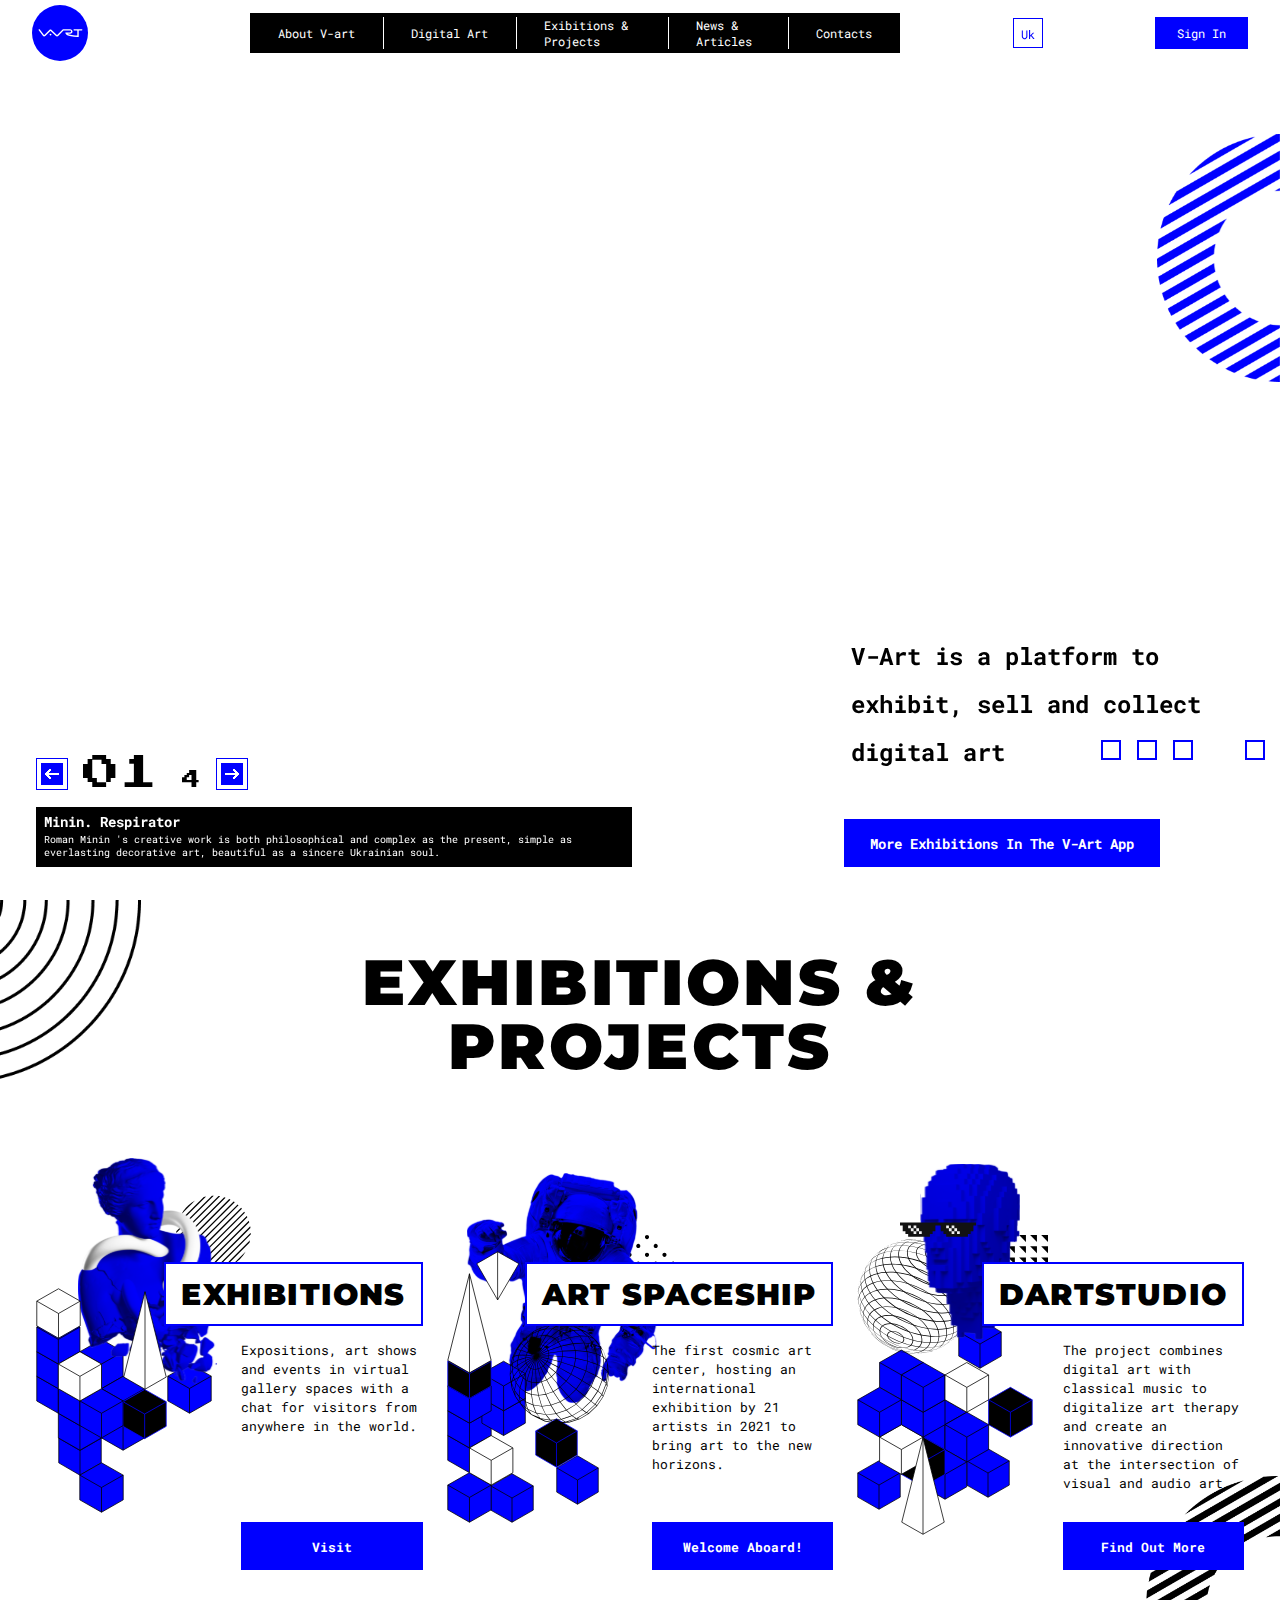
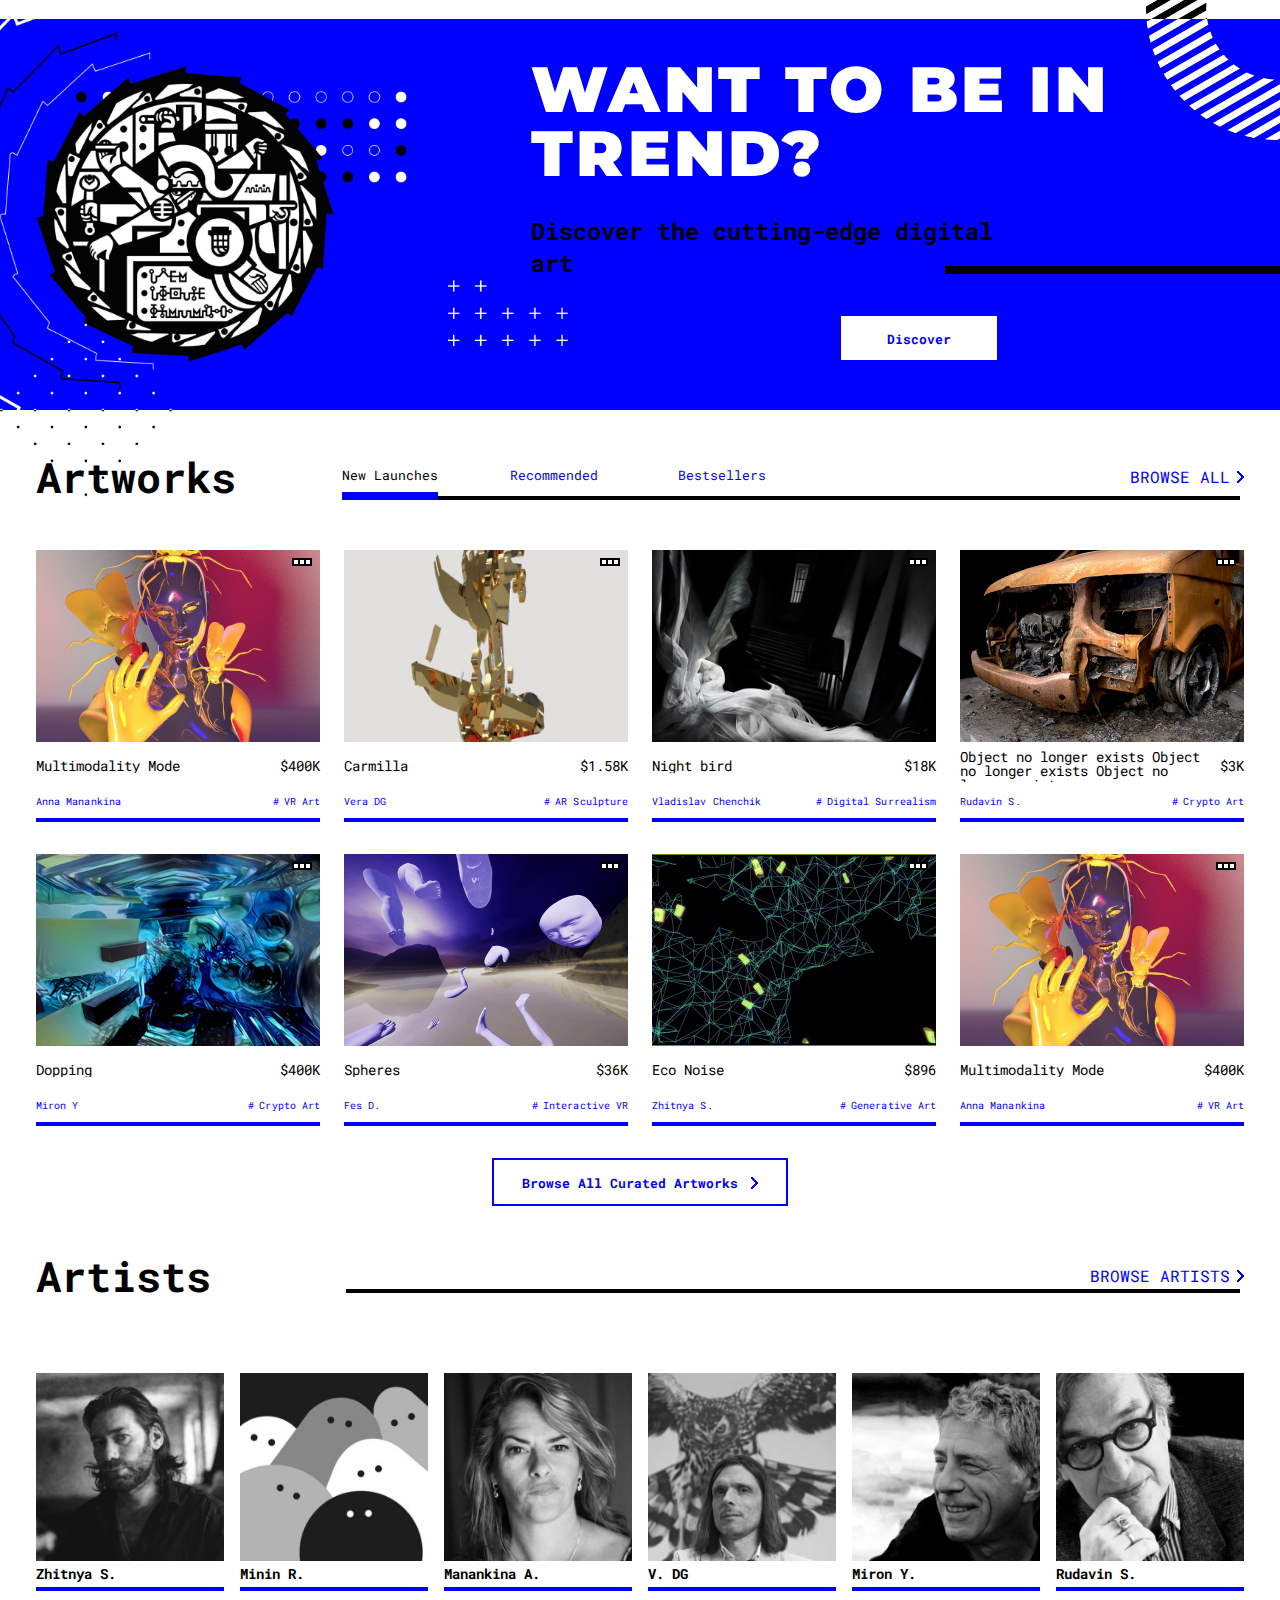
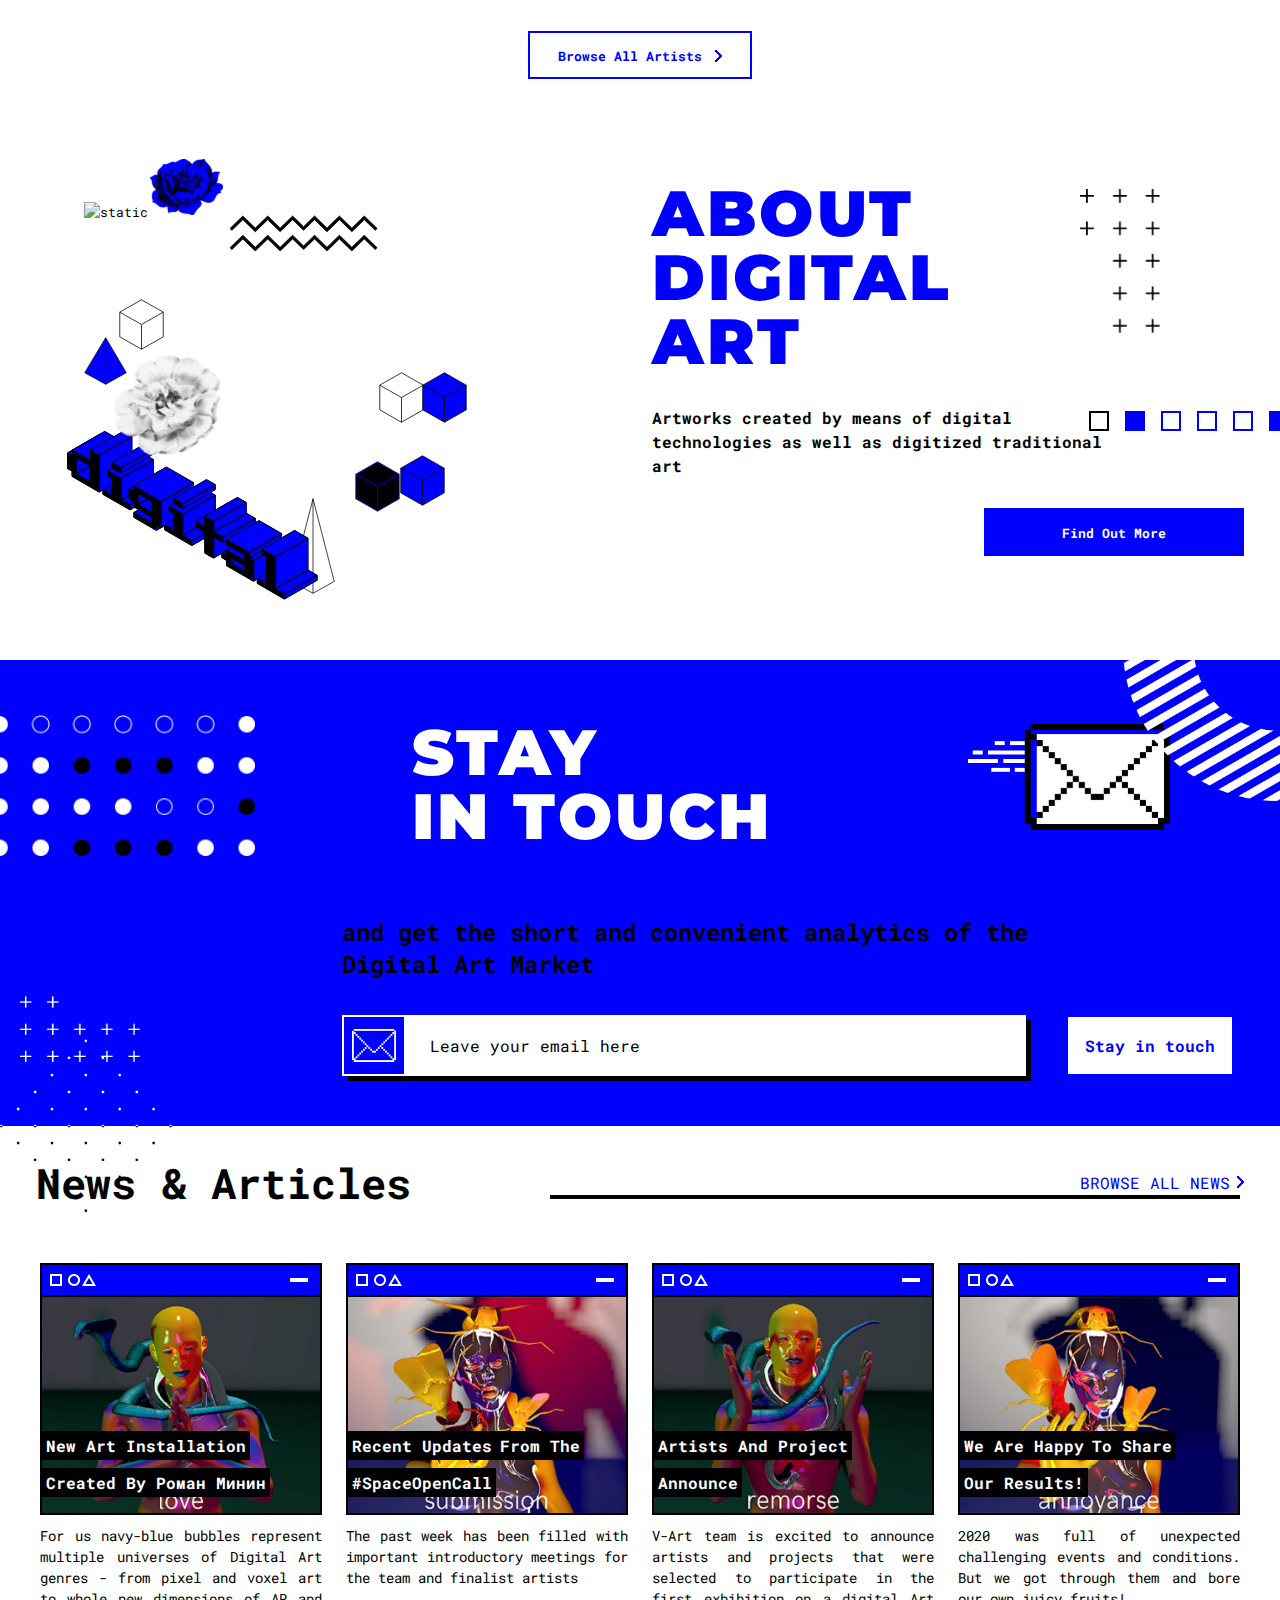
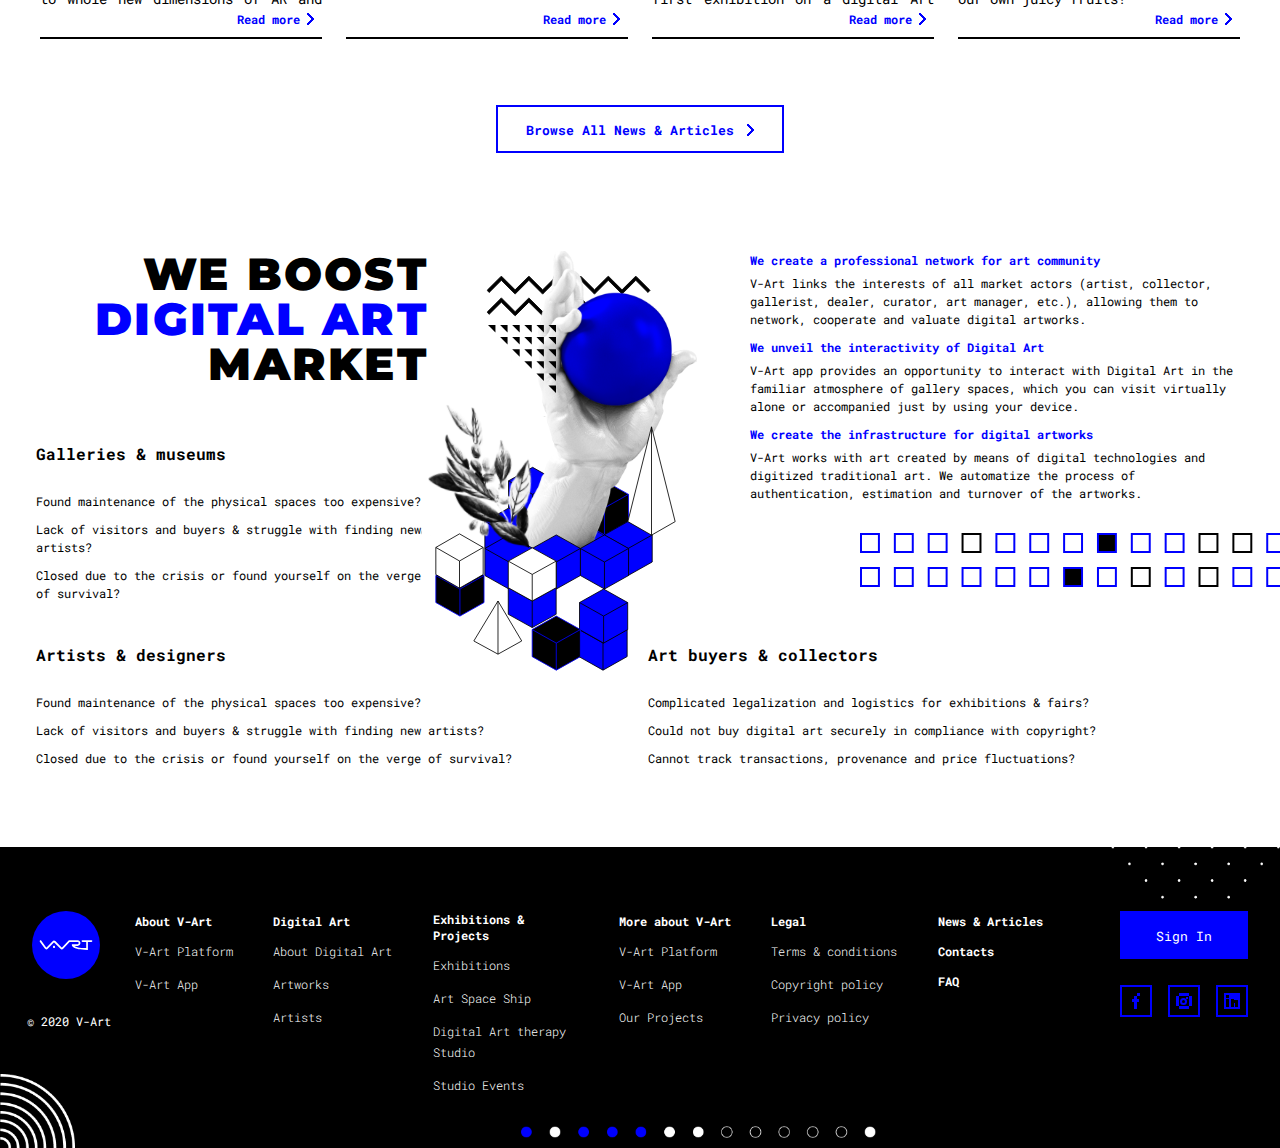
==== commit 0ac2b269: "frontend changes" ====
--- a/index.html
+++ b/index.html
@@ -204,8 +204,8 @@
 									<div class="artist-info"></div>
 								</div>
 							</div>
-							<div class="col-xl-2 col-lg-2 col-md-2 col-sm-1 col-1"></div>
-							<div class="intro-title col-xl-4 col-lg-4 col-md-4 col-sm-5 col-5">
+							<div class="col-xl-2 col-lg-2 col-md-2 col-sm-2 col-1"></div>
+							<div class="intro-title col-xl-4 col-lg-4 col-md-4 col-sm-4 col-5">
 								<h1>
 									<span>V-Art is a platform to</span>
 									<span>exhibit, sell and collect</span>
@@ -214,6 +214,8 @@
 								<a class="vart-link accent" href="#">More exhibitions in the V-Art App</a>
 							</div>
 							<div class="col-1"></div>
+
+							<div class="intro-mobile-info" style="display: none;"><img src="img/info.svg" alt="info"></div>
 						</div>
 					</div>
 				</div>
@@ -307,6 +309,7 @@
 					<div class="element intrend-crosses"><img src="img/intrend-crosses.png" alt="el2"></div>
 					<div class="element intrend-top-right"><img src="img/intrend-top-right.png" alt="el3"></div>
 					<div class="element intrend-radial"><img src="img/intrend-radial.png" alt="el4"></div>
+					<div class="element intrend-blackline"></div>
 				</div>	
 			</section>
 			<section class="vart-artworks">
@@ -923,7 +926,8 @@
 				</div>	
 
 				<div class="elements">
-					<div class="element about-squares"><img src="img/about-squares.png" alt="el2"></div>
+					<div class="element about-squares"><img src="img/about-squares.png" alt="el1"></div>
+					<div class="element about-crosses"><img src="img/about-crosses.png" alt="el2"></div>
 				</div>	
 			</section>
 			<section class="vart-intouch">
@@ -941,7 +945,7 @@
 						</div>
 						<div class="row">
 							<div class="col col-xl-4 col-lg-4 col-md-4 col-sm-3 col-2"></div>
-							<div class="col col-xl-8 col-lg-8 col-md-8 col-sm-8 col-8">	
+							<div class="col col-xl-8 col-lg-8 col-md-8 col-sm-9 col-9">	
 								<div class="stay-intouch">
 									<form action="/ru/#wpcf7-f801-p241-o1" method="post" class="wpcf7-form init" novalidate="novalidate" data-status="init">
 										<div style="display: none;">
@@ -955,9 +959,9 @@
 										<div class="intouch-inner">
 											<span class="shadow"></span>
 											<span class="wpcf7-form-control-wrap email-698">
-												<input type="email" name="email-698" value="" size="40" class="wpcf7-form-control wpcf7-text wpcf7-email wpcf7-validates-as-required wpcf7-validates-as-email" aria-required="true" aria-invalid="false" placeholder="Введите email">
+												<input type="email" name="email-698" value="" size="40" class="wpcf7-form-control wpcf7-text wpcf7-email wpcf7-validates-as-required wpcf7-validates-as-email" aria-required="true" aria-invalid="false" placeholder="Leave your email here">
 											</span>
-											<input type="submit" value="Оставайся на связи" class="wpcf7-form-control wpcf7-submit">
+											<input type="submit" value="Stay in touch" class="wpcf7-form-control wpcf7-submit">
 											<span class="ajax-loader"></span>
 										</div>
 										<div class="wpcf7-response-output" aria-hidden="true"></div>
@@ -996,7 +1000,7 @@
 										<span class="ih-right"><img src="img/heading-line.png" alt="line"></span>
 									</div>
 									<div class="item-visual">
-										<img src="img/news1.jpg" alt="">
+										<img src="img/description1.jpg" alt="">
 										<h4 class="item-title"><span>New art installation</span><span>created by Роман Минин</span></h4>
 									</div>
 									<div class="item-description">
@@ -1019,7 +1023,7 @@
 										<span class="ih-right"><img src="img/heading-line.png" alt="line"></span>
 									</div>
 									<div class="item-visual">
-										<img src="img/news2.jpg" alt="">
+										<img src="img/description2.jpg" alt="">
 										<h4 class="item-title"><span>Recent updates</span><span>from the</span><span>#SpaceOpenCall</span></h4>
 									</div>
 									<div class="item-description">
@@ -1041,7 +1045,7 @@
 										<span class="ih-right"><img src="img/heading-line.png" alt="line"></span>
 									</div>
 									<div class="item-visual">
-										<img src="img/news3.jpg" alt="">
+										<img src="img/description3.jpg" alt="">
 										<h4 class="item-title"><span>artists and project</span><span>announce</span></h4>
 									</div>
 									<div class="item-description">
@@ -1063,7 +1067,7 @@
 										<span class="ih-right"><img src="img/heading-line.png" alt="line"></span>
 									</div>
 									<div class="item-visual">
-										<img src="img/news4.jpg" alt="">
+										<img src="img/description4.jpg" alt="">
 										<h4 class="item-title"><span>we are happy</span><span>to share</span><span>our results!</span></h4>
 									</div>
 									<div class="item-description">
--- a/css/main.min.css
+++ b/css/main.min.css
@@ -1 +1 @@
-*,::after,::before{-webkit-box-sizing:border-box;box-sizing:border-box}html{font-family:sans-serif;line-height:1.15;-webkit-text-size-adjust:100%;-ms-text-size-adjust:100%;-ms-overflow-style:scrollbar;-webkit-tap-highlight-color:transparent}@-ms-viewport{width:device-width}article,aside,dialog,figcaption,figure,footer,header,hgroup,main,nav,section{display:block}body{margin:0;font-family:-apple-system,BlinkMacSystemFont,"Segoe UI",Roboto,"Helvetica Neue",Arial,sans-serif,"Apple Color Emoji","Segoe UI Emoji","Segoe UI Symbol";font-size:1rem;font-weight:400;line-height:1.5;color:#212529;text-align:left;background-color:#fff}[tabindex="-1"]:focus{outline:0!important}hr{-webkit-box-sizing:content-box;box-sizing:content-box;height:0;overflow:visible}h1,h2,h3,h4,h5,h6{margin-top:0;margin-bottom:.5rem}p{margin-top:0;margin-bottom:1rem}abbr[data-original-title],abbr[title]{text-decoration:underline;-webkit-text-decoration:underline dotted;text-decoration:underline dotted;cursor:help;border-bottom:0}address{margin-bottom:1rem;font-style:normal;line-height:inherit}dl,ol,ul{margin-top:0;margin-bottom:1rem}ol ol,ol ul,ul ol,ul ul{margin-bottom:0}dt{font-weight:700}dd{margin-bottom:.5rem;margin-left:0}blockquote{margin:0 0 1rem}dfn{font-style:italic}b,strong{font-weight:bolder}small{font-size:80%}sub,sup{position:relative;font-size:75%;line-height:0;vertical-align:baseline}sub{bottom:-.25em}sup{top:-.5em}a{color:#007bff;text-decoration:none;background-color:transparent;-webkit-text-decoration-skip:objects}a:hover{color:#0056b3;text-decoration:underline}a:not([href]):not([tabindex]){color:inherit;text-decoration:none}a:not([href]):not([tabindex]):focus,a:not([href]):not([tabindex]):hover{color:inherit;text-decoration:none}a:not([href]):not([tabindex]):focus{outline:0}code,kbd,pre,samp{font-family:monospace,monospace;font-size:1em}pre{margin-top:0;margin-bottom:1rem;overflow:auto;-ms-overflow-style:scrollbar}figure{margin:0 0 1rem}img{vertical-align:middle;border-style:none}svg:not(:root){overflow:hidden}table{border-collapse:collapse}caption{padding-top:.75rem;padding-bottom:.75rem;color:#6c757d;text-align:left;caption-side:bottom}th{text-align:inherit}label{display:inline-block;margin-bottom:.5rem}button{border-radius:0}button:focus{outline:1px dotted;outline:5px auto -webkit-focus-ring-color}button,input,optgroup,select,textarea{margin:0;font-family:inherit;font-size:inherit;line-height:inherit}button,input{overflow:visible}button,select{text-transform:none}[type=reset],[type=submit],button,html [type=button]{-webkit-appearance:button}[type=button]::-moz-focus-inner,[type=reset]::-moz-focus-inner,[type=submit]::-moz-focus-inner,button::-moz-focus-inner{padding:0;border-style:none}input[type=checkbox],input[type=radio]{-webkit-box-sizing:border-box;box-sizing:border-box;padding:0}input[type=date],input[type=datetime-local],input[type=month],input[type=time]{-webkit-appearance:listbox}textarea{overflow:auto;resize:vertical}fieldset{min-width:0;padding:0;margin:0;border:0}legend{display:block;width:100%;max-width:100%;padding:0;margin-bottom:.5rem;font-size:1.5rem;line-height:inherit;color:inherit;white-space:normal}progress{vertical-align:baseline}[type=number]::-webkit-inner-spin-button,[type=number]::-webkit-outer-spin-button{height:auto}[type=search]{outline-offset:-2px;-webkit-appearance:none}[type=search]::-webkit-search-cancel-button,[type=search]::-webkit-search-decoration{-webkit-appearance:none}::-webkit-file-upload-button{font:inherit;-webkit-appearance:button}output{display:inline-block}summary{display:list-item;cursor:pointer}template{display:none}[hidden]{display:none!important}@-ms-viewport{width:device-width}html{-webkit-box-sizing:border-box;box-sizing:border-box;-ms-overflow-style:scrollbar}*,::after,::before{-webkit-box-sizing:inherit;box-sizing:inherit}.container{width:100%;padding-right:12px;padding-left:12px;margin-right:auto;margin-left:auto}@media (min-width:1100px){.container{max-width:100%}}@media (min-width:1340px){.container{max-width:1262px}}@media (min-width:1440px){.container{max-width:1240px}}@media (min-width:1700px){.container{max-width:1464px}}.container-fluid{width:100%;padding-right:12px;padding-left:12px;margin-right:auto;margin-left:auto}.row{display:-webkit-box;display:-webkit-flex;display:-ms-flexbox;display:flex;-webkit-flex-wrap:wrap;-ms-flex-wrap:wrap;flex-wrap:wrap;margin-right:-12px;margin-left:-12px}.no-gutters{margin-right:0;margin-left:0}.no-gutters>.col,.no-gutters>[class*=col-]{padding-right:0;padding-left:0}.col,.col-1,.col-10,.col-11,.col-12,.col-2,.col-3,.col-4,.col-5,.col-6,.col-7,.col-8,.col-9,.col-auto,.col-lg,.col-lg-1,.col-lg-10,.col-lg-11,.col-lg-12,.col-lg-2,.col-lg-3,.col-lg-4,.col-lg-5,.col-lg-6,.col-lg-7,.col-lg-8,.col-lg-9,.col-lg-auto,.col-md,.col-md-1,.col-md-10,.col-md-11,.col-md-12,.col-md-2,.col-md-3,.col-md-4,.col-md-5,.col-md-6,.col-md-7,.col-md-8,.col-md-9,.col-md-auto,.col-sm,.col-sm-1,.col-sm-10,.col-sm-11,.col-sm-12,.col-sm-2,.col-sm-3,.col-sm-4,.col-sm-5,.col-sm-6,.col-sm-7,.col-sm-8,.col-sm-9,.col-sm-auto,.col-xl,.col-xl-1,.col-xl-10,.col-xl-11,.col-xl-12,.col-xl-2,.col-xl-3,.col-xl-4,.col-xl-5,.col-xl-6,.col-xl-7,.col-xl-8,.col-xl-9,.col-xl-auto{position:relative;width:100%;min-height:1px;padding-right:12px;padding-left:12px}.col{-webkit-flex-basis:0;-ms-flex-preferred-size:0;flex-basis:0;-webkit-box-flex:1;-webkit-flex-grow:1;-ms-flex-positive:1;flex-grow:1;max-width:100%}.col-auto{-webkit-box-flex:0;-webkit-flex:0 0 auto;-ms-flex:0 0 auto;flex:0 0 auto;width:auto;max-width:none}.col-1{-webkit-box-flex:0;-webkit-flex:0 0 8.33333%;-ms-flex:0 0 8.33333%;flex:0 0 8.33333%;max-width:8.33333%}.col-2{-webkit-box-flex:0;-webkit-flex:0 0 16.66667%;-ms-flex:0 0 16.66667%;flex:0 0 16.66667%;max-width:16.66667%}.col-3{-webkit-box-flex:0;-webkit-flex:0 0 25%;-ms-flex:0 0 25%;flex:0 0 25%;max-width:25%}.col-4{-webkit-box-flex:0;-webkit-flex:0 0 33.33333%;-ms-flex:0 0 33.33333%;flex:0 0 33.33333%;max-width:33.33333%}.col-5{-webkit-box-flex:0;-webkit-flex:0 0 41.66667%;-ms-flex:0 0 41.66667%;flex:0 0 41.66667%;max-width:41.66667%}.col-6{-webkit-box-flex:0;-webkit-flex:0 0 50%;-ms-flex:0 0 50%;flex:0 0 50%;max-width:50%}.col-7{-webkit-box-flex:0;-webkit-flex:0 0 58.33333%;-ms-flex:0 0 58.33333%;flex:0 0 58.33333%;max-width:58.33333%}.col-8{-webkit-box-flex:0;-webkit-flex:0 0 66.66667%;-ms-flex:0 0 66.66667%;flex:0 0 66.66667%;max-width:66.66667%}.col-9{-webkit-box-flex:0;-webkit-flex:0 0 75%;-ms-flex:0 0 75%;flex:0 0 75%;max-width:75%}.col-10{-webkit-box-flex:0;-webkit-flex:0 0 83.33333%;-ms-flex:0 0 83.33333%;flex:0 0 83.33333%;max-width:83.33333%}.col-11{-webkit-box-flex:0;-webkit-flex:0 0 91.66667%;-ms-flex:0 0 91.66667%;flex:0 0 91.66667%;max-width:91.66667%}.col-12{-webkit-box-flex:0;-webkit-flex:0 0 100%;-ms-flex:0 0 100%;flex:0 0 100%;max-width:100%}.order-first{-webkit-box-ordinal-group:0;-webkit-order:-1;-ms-flex-order:-1;order:-1}.order-last{-webkit-box-ordinal-group:14;-webkit-order:13;-ms-flex-order:13;order:13}.order-0{-webkit-box-ordinal-group:1;-webkit-order:0;-ms-flex-order:0;order:0}.order-1{-webkit-box-ordinal-group:2;-webkit-order:1;-ms-flex-order:1;order:1}.order-2{-webkit-box-ordinal-group:3;-webkit-order:2;-ms-flex-order:2;order:2}.order-3{-webkit-box-ordinal-group:4;-webkit-order:3;-ms-flex-order:3;order:3}.order-4{-webkit-box-ordinal-group:5;-webkit-order:4;-ms-flex-order:4;order:4}.order-5{-webkit-box-ordinal-group:6;-webkit-order:5;-ms-flex-order:5;order:5}.order-6{-webkit-box-ordinal-group:7;-webkit-order:6;-ms-flex-order:6;order:6}.order-7{-webkit-box-ordinal-group:8;-webkit-order:7;-ms-flex-order:7;order:7}.order-8{-webkit-box-ordinal-group:9;-webkit-order:8;-ms-flex-order:8;order:8}.order-9{-webkit-box-ordinal-group:10;-webkit-order:9;-ms-flex-order:9;order:9}.order-10{-webkit-box-ordinal-group:11;-webkit-order:10;-ms-flex-order:10;order:10}.order-11{-webkit-box-ordinal-group:12;-webkit-order:11;-ms-flex-order:11;order:11}.order-12{-webkit-box-ordinal-group:13;-webkit-order:12;-ms-flex-order:12;order:12}.offset-1{margin-left:8.33333%}.offset-2{margin-left:16.66667%}.offset-3{margin-left:25%}.offset-4{margin-left:33.33333%}.offset-5{margin-left:41.66667%}.offset-6{margin-left:50%}.offset-7{margin-left:58.33333%}.offset-8{margin-left:66.66667%}.offset-9{margin-left:75%}.offset-10{margin-left:83.33333%}.offset-11{margin-left:91.66667%}@media (min-width:1100px){.col-sm{-webkit-flex-basis:0;-ms-flex-preferred-size:0;flex-basis:0;-webkit-box-flex:1;-webkit-flex-grow:1;-ms-flex-positive:1;flex-grow:1;max-width:100%}.col-sm-auto{-webkit-box-flex:0;-webkit-flex:0 0 auto;-ms-flex:0 0 auto;flex:0 0 auto;width:auto;max-width:none}.col-sm-1{-webkit-box-flex:0;-webkit-flex:0 0 8.33333%;-ms-flex:0 0 8.33333%;flex:0 0 8.33333%;max-width:8.33333%}.col-sm-2{-webkit-box-flex:0;-webkit-flex:0 0 16.66667%;-ms-flex:0 0 16.66667%;flex:0 0 16.66667%;max-width:16.66667%}.col-sm-3{-webkit-box-flex:0;-webkit-flex:0 0 25%;-ms-flex:0 0 25%;flex:0 0 25%;max-width:25%}.col-sm-4{-webkit-box-flex:0;-webkit-flex:0 0 33.33333%;-ms-flex:0 0 33.33333%;flex:0 0 33.33333%;max-width:33.33333%}.col-sm-5{-webkit-box-flex:0;-webkit-flex:0 0 41.66667%;-ms-flex:0 0 41.66667%;flex:0 0 41.66667%;max-width:41.66667%}.col-sm-6{-webkit-box-flex:0;-webkit-flex:0 0 50%;-ms-flex:0 0 50%;flex:0 0 50%;max-width:50%}.col-sm-7{-webkit-box-flex:0;-webkit-flex:0 0 58.33333%;-ms-flex:0 0 58.33333%;flex:0 0 58.33333%;max-width:58.33333%}.col-sm-8{-webkit-box-flex:0;-webkit-flex:0 0 66.66667%;-ms-flex:0 0 66.66667%;flex:0 0 66.66667%;max-width:66.66667%}.col-sm-9{-webkit-box-flex:0;-webkit-flex:0 0 75%;-ms-flex:0 0 75%;flex:0 0 75%;max-width:75%}.col-sm-10{-webkit-box-flex:0;-webkit-flex:0 0 83.33333%;-ms-flex:0 0 83.33333%;flex:0 0 83.33333%;max-width:83.33333%}.col-sm-11{-webkit-box-flex:0;-webkit-flex:0 0 91.66667%;-ms-flex:0 0 91.66667%;flex:0 0 91.66667%;max-width:91.66667%}.col-sm-12{-webkit-box-flex:0;-webkit-flex:0 0 100%;-ms-flex:0 0 100%;flex:0 0 100%;max-width:100%}.order-sm-first{-webkit-box-ordinal-group:0;-webkit-order:-1;-ms-flex-order:-1;order:-1}.order-sm-last{-webkit-box-ordinal-group:14;-webkit-order:13;-ms-flex-order:13;order:13}.order-sm-0{-webkit-box-ordinal-group:1;-webkit-order:0;-ms-flex-order:0;order:0}.order-sm-1{-webkit-box-ordinal-group:2;-webkit-order:1;-ms-flex-order:1;order:1}.order-sm-2{-webkit-box-ordinal-group:3;-webkit-order:2;-ms-flex-order:2;order:2}.order-sm-3{-webkit-box-ordinal-group:4;-webkit-order:3;-ms-flex-order:3;order:3}.order-sm-4{-webkit-box-ordinal-group:5;-webkit-order:4;-ms-flex-order:4;order:4}.order-sm-5{-webkit-box-ordinal-group:6;-webkit-order:5;-ms-flex-order:5;order:5}.order-sm-6{-webkit-box-ordinal-group:7;-webkit-order:6;-ms-flex-order:6;order:6}.order-sm-7{-webkit-box-ordinal-group:8;-webkit-order:7;-ms-flex-order:7;order:7}.order-sm-8{-webkit-box-ordinal-group:9;-webkit-order:8;-ms-flex-order:8;order:8}.order-sm-9{-webkit-box-ordinal-group:10;-webkit-order:9;-ms-flex-order:9;order:9}.order-sm-10{-webkit-box-ordinal-group:11;-webkit-order:10;-ms-flex-order:10;order:10}.order-sm-11{-webkit-box-ordinal-group:12;-webkit-order:11;-ms-flex-order:11;order:11}.order-sm-12{-webkit-box-ordinal-group:13;-webkit-order:12;-ms-flex-order:12;order:12}.offset-sm-0{margin-left:0}.offset-sm-1{margin-left:8.33333%}.offset-sm-2{margin-left:16.66667%}.offset-sm-3{margin-left:25%}.offset-sm-4{margin-left:33.33333%}.offset-sm-5{margin-left:41.66667%}.offset-sm-6{margin-left:50%}.offset-sm-7{margin-left:58.33333%}.offset-sm-8{margin-left:66.66667%}.offset-sm-9{margin-left:75%}.offset-sm-10{margin-left:83.33333%}.offset-sm-11{margin-left:91.66667%}}@media (min-width:1340px){.col-md{-webkit-flex-basis:0;-ms-flex-preferred-size:0;flex-basis:0;-webkit-box-flex:1;-webkit-flex-grow:1;-ms-flex-positive:1;flex-grow:1;max-width:100%}.col-md-auto{-webkit-box-flex:0;-webkit-flex:0 0 auto;-ms-flex:0 0 auto;flex:0 0 auto;width:auto;max-width:none}.col-md-1{-webkit-box-flex:0;-webkit-flex:0 0 8.33333%;-ms-flex:0 0 8.33333%;flex:0 0 8.33333%;max-width:8.33333%}.col-md-2{-webkit-box-flex:0;-webkit-flex:0 0 16.66667%;-ms-flex:0 0 16.66667%;flex:0 0 16.66667%;max-width:16.66667%}.col-md-3{-webkit-box-flex:0;-webkit-flex:0 0 25%;-ms-flex:0 0 25%;flex:0 0 25%;max-width:25%}.col-md-4{-webkit-box-flex:0;-webkit-flex:0 0 33.33333%;-ms-flex:0 0 33.33333%;flex:0 0 33.33333%;max-width:33.33333%}.col-md-5{-webkit-box-flex:0;-webkit-flex:0 0 41.66667%;-ms-flex:0 0 41.66667%;flex:0 0 41.66667%;max-width:41.66667%}.col-md-6{-webkit-box-flex:0;-webkit-flex:0 0 50%;-ms-flex:0 0 50%;flex:0 0 50%;max-width:50%}.col-md-7{-webkit-box-flex:0;-webkit-flex:0 0 58.33333%;-ms-flex:0 0 58.33333%;flex:0 0 58.33333%;max-width:58.33333%}.col-md-8{-webkit-box-flex:0;-webkit-flex:0 0 66.66667%;-ms-flex:0 0 66.66667%;flex:0 0 66.66667%;max-width:66.66667%}.col-md-9{-webkit-box-flex:0;-webkit-flex:0 0 75%;-ms-flex:0 0 75%;flex:0 0 75%;max-width:75%}.col-md-10{-webkit-box-flex:0;-webkit-flex:0 0 83.33333%;-ms-flex:0 0 83.33333%;flex:0 0 83.33333%;max-width:83.33333%}.col-md-11{-webkit-box-flex:0;-webkit-flex:0 0 91.66667%;-ms-flex:0 0 91.66667%;flex:0 0 91.66667%;max-width:91.66667%}.col-md-12{-webkit-box-flex:0;-webkit-flex:0 0 100%;-ms-flex:0 0 100%;flex:0 0 100%;max-width:100%}.order-md-first{-webkit-box-ordinal-group:0;-webkit-order:-1;-ms-flex-order:-1;order:-1}.order-md-last{-webkit-box-ordinal-group:14;-webkit-order:13;-ms-flex-order:13;order:13}.order-md-0{-webkit-box-ordinal-group:1;-webkit-order:0;-ms-flex-order:0;order:0}.order-md-1{-webkit-box-ordinal-group:2;-webkit-order:1;-ms-flex-order:1;order:1}.order-md-2{-webkit-box-ordinal-group:3;-webkit-order:2;-ms-flex-order:2;order:2}.order-md-3{-webkit-box-ordinal-group:4;-webkit-order:3;-ms-flex-order:3;order:3}.order-md-4{-webkit-box-ordinal-group:5;-webkit-order:4;-ms-flex-order:4;order:4}.order-md-5{-webkit-box-ordinal-group:6;-webkit-order:5;-ms-flex-order:5;order:5}.order-md-6{-webkit-box-ordinal-group:7;-webkit-order:6;-ms-flex-order:6;order:6}.order-md-7{-webkit-box-ordinal-group:8;-webkit-order:7;-ms-flex-order:7;order:7}.order-md-8{-webkit-box-ordinal-group:9;-webkit-order:8;-ms-flex-order:8;order:8}.order-md-9{-webkit-box-ordinal-group:10;-webkit-order:9;-ms-flex-order:9;order:9}.order-md-10{-webkit-box-ordinal-group:11;-webkit-order:10;-ms-flex-order:10;order:10}.order-md-11{-webkit-box-ordinal-group:12;-webkit-order:11;-ms-flex-order:11;order:11}.order-md-12{-webkit-box-ordinal-group:13;-webkit-order:12;-ms-flex-order:12;order:12}.offset-md-0{margin-left:0}.offset-md-1{margin-left:8.33333%}.offset-md-2{margin-left:16.66667%}.offset-md-3{margin-left:25%}.offset-md-4{margin-left:33.33333%}.offset-md-5{margin-left:41.66667%}.offset-md-6{margin-left:50%}.offset-md-7{margin-left:58.33333%}.offset-md-8{margin-left:66.66667%}.offset-md-9{margin-left:75%}.offset-md-10{margin-left:83.33333%}.offset-md-11{margin-left:91.66667%}}@media (min-width:1440px){.col-lg{-webkit-flex-basis:0;-ms-flex-preferred-size:0;flex-basis:0;-webkit-box-flex:1;-webkit-flex-grow:1;-ms-flex-positive:1;flex-grow:1;max-width:100%}.col-lg-auto{-webkit-box-flex:0;-webkit-flex:0 0 auto;-ms-flex:0 0 auto;flex:0 0 auto;width:auto;max-width:none}.col-lg-1{-webkit-box-flex:0;-webkit-flex:0 0 8.33333%;-ms-flex:0 0 8.33333%;flex:0 0 8.33333%;max-width:8.33333%}.col-lg-2{-webkit-box-flex:0;-webkit-flex:0 0 16.66667%;-ms-flex:0 0 16.66667%;flex:0 0 16.66667%;max-width:16.66667%}.col-lg-3{-webkit-box-flex:0;-webkit-flex:0 0 25%;-ms-flex:0 0 25%;flex:0 0 25%;max-width:25%}.col-lg-4{-webkit-box-flex:0;-webkit-flex:0 0 33.33333%;-ms-flex:0 0 33.33333%;flex:0 0 33.33333%;max-width:33.33333%}.col-lg-5{-webkit-box-flex:0;-webkit-flex:0 0 41.66667%;-ms-flex:0 0 41.66667%;flex:0 0 41.66667%;max-width:41.66667%}.col-lg-6{-webkit-box-flex:0;-webkit-flex:0 0 50%;-ms-flex:0 0 50%;flex:0 0 50%;max-width:50%}.col-lg-7{-webkit-box-flex:0;-webkit-flex:0 0 58.33333%;-ms-flex:0 0 58.33333%;flex:0 0 58.33333%;max-width:58.33333%}.col-lg-8{-webkit-box-flex:0;-webkit-flex:0 0 66.66667%;-ms-flex:0 0 66.66667%;flex:0 0 66.66667%;max-width:66.66667%}.col-lg-9{-webkit-box-flex:0;-webkit-flex:0 0 75%;-ms-flex:0 0 75%;flex:0 0 75%;max-width:75%}.col-lg-10{-webkit-box-flex:0;-webkit-flex:0 0 83.33333%;-ms-flex:0 0 83.33333%;flex:0 0 83.33333%;max-width:83.33333%}.col-lg-11{-webkit-box-flex:0;-webkit-flex:0 0 91.66667%;-ms-flex:0 0 91.66667%;flex:0 0 91.66667%;max-width:91.66667%}.col-lg-12{-webkit-box-flex:0;-webkit-flex:0 0 100%;-ms-flex:0 0 100%;flex:0 0 100%;max-width:100%}.order-lg-first{-webkit-box-ordinal-group:0;-webkit-order:-1;-ms-flex-order:-1;order:-1}.order-lg-last{-webkit-box-ordinal-group:14;-webkit-order:13;-ms-flex-order:13;order:13}.order-lg-0{-webkit-box-ordinal-group:1;-webkit-order:0;-ms-flex-order:0;order:0}.order-lg-1{-webkit-box-ordinal-group:2;-webkit-order:1;-ms-flex-order:1;order:1}.order-lg-2{-webkit-box-ordinal-group:3;-webkit-order:2;-ms-flex-order:2;order:2}.order-lg-3{-webkit-box-ordinal-group:4;-webkit-order:3;-ms-flex-order:3;order:3}.order-lg-4{-webkit-box-ordinal-group:5;-webkit-order:4;-ms-flex-order:4;order:4}.order-lg-5{-webkit-box-ordinal-group:6;-webkit-order:5;-ms-flex-order:5;order:5}.order-lg-6{-webkit-box-ordinal-group:7;-webkit-order:6;-ms-flex-order:6;order:6}.order-lg-7{-webkit-box-ordinal-group:8;-webkit-order:7;-ms-flex-order:7;order:7}.order-lg-8{-webkit-box-ordinal-group:9;-webkit-order:8;-ms-flex-order:8;order:8}.order-lg-9{-webkit-box-ordinal-group:10;-webkit-order:9;-ms-flex-order:9;order:9}.order-lg-10{-webkit-box-ordinal-group:11;-webkit-order:10;-ms-flex-order:10;order:10}.order-lg-11{-webkit-box-ordinal-group:12;-webkit-order:11;-ms-flex-order:11;order:11}.order-lg-12{-webkit-box-ordinal-group:13;-webkit-order:12;-ms-flex-order:12;order:12}.offset-lg-0{margin-left:0}.offset-lg-1{margin-left:8.33333%}.offset-lg-2{margin-left:16.66667%}.offset-lg-3{margin-left:25%}.offset-lg-4{margin-left:33.33333%}.offset-lg-5{margin-left:41.66667%}.offset-lg-6{margin-left:50%}.offset-lg-7{margin-left:58.33333%}.offset-lg-8{margin-left:66.66667%}.offset-lg-9{margin-left:75%}.offset-lg-10{margin-left:83.33333%}.offset-lg-11{margin-left:91.66667%}}@media (min-width:1700px){.col-xl{-webkit-flex-basis:0;-ms-flex-preferred-size:0;flex-basis:0;-webkit-box-flex:1;-webkit-flex-grow:1;-ms-flex-positive:1;flex-grow:1;max-width:100%}.col-xl-auto{-webkit-box-flex:0;-webkit-flex:0 0 auto;-ms-flex:0 0 auto;flex:0 0 auto;width:auto;max-width:none}.col-xl-1{-webkit-box-flex:0;-webkit-flex:0 0 8.33333%;-ms-flex:0 0 8.33333%;flex:0 0 8.33333%;max-width:8.33333%}.col-xl-2{-webkit-box-flex:0;-webkit-flex:0 0 16.66667%;-ms-flex:0 0 16.66667%;flex:0 0 16.66667%;max-width:16.66667%}.col-xl-3{-webkit-box-flex:0;-webkit-flex:0 0 25%;-ms-flex:0 0 25%;flex:0 0 25%;max-width:25%}.col-xl-4{-webkit-box-flex:0;-webkit-flex:0 0 33.33333%;-ms-flex:0 0 33.33333%;flex:0 0 33.33333%;max-width:33.33333%}.col-xl-5{-webkit-box-flex:0;-webkit-flex:0 0 41.66667%;-ms-flex:0 0 41.66667%;flex:0 0 41.66667%;max-width:41.66667%}.col-xl-6{-webkit-box-flex:0;-webkit-flex:0 0 50%;-ms-flex:0 0 50%;flex:0 0 50%;max-width:50%}.col-xl-7{-webkit-box-flex:0;-webkit-flex:0 0 58.33333%;-ms-flex:0 0 58.33333%;flex:0 0 58.33333%;max-width:58.33333%}.col-xl-8{-webkit-box-flex:0;-webkit-flex:0 0 66.66667%;-ms-flex:0 0 66.66667%;flex:0 0 66.66667%;max-width:66.66667%}.col-xl-9{-webkit-box-flex:0;-webkit-flex:0 0 75%;-ms-flex:0 0 75%;flex:0 0 75%;max-width:75%}.col-xl-10{-webkit-box-flex:0;-webkit-flex:0 0 83.33333%;-ms-flex:0 0 83.33333%;flex:0 0 83.33333%;max-width:83.33333%}.col-xl-11{-webkit-box-flex:0;-webkit-flex:0 0 91.66667%;-ms-flex:0 0 91.66667%;flex:0 0 91.66667%;max-width:91.66667%}.col-xl-12{-webkit-box-flex:0;-webkit-flex:0 0 100%;-ms-flex:0 0 100%;flex:0 0 100%;max-width:100%}.order-xl-first{-webkit-box-ordinal-group:0;-webkit-order:-1;-ms-flex-order:-1;order:-1}.order-xl-last{-webkit-box-ordinal-group:14;-webkit-order:13;-ms-flex-order:13;order:13}.order-xl-0{-webkit-box-ordinal-group:1;-webkit-order:0;-ms-flex-order:0;order:0}.order-xl-1{-webkit-box-ordinal-group:2;-webkit-order:1;-ms-flex-order:1;order:1}.order-xl-2{-webkit-box-ordinal-group:3;-webkit-order:2;-ms-flex-order:2;order:2}.order-xl-3{-webkit-box-ordinal-group:4;-webkit-order:3;-ms-flex-order:3;order:3}.order-xl-4{-webkit-box-ordinal-group:5;-webkit-order:4;-ms-flex-order:4;order:4}.order-xl-5{-webkit-box-ordinal-group:6;-webkit-order:5;-ms-flex-order:5;order:5}.order-xl-6{-webkit-box-ordinal-group:7;-webkit-order:6;-ms-flex-order:6;order:6}.order-xl-7{-webkit-box-ordinal-group:8;-webkit-order:7;-ms-flex-order:7;order:7}.order-xl-8{-webkit-box-ordinal-group:9;-webkit-order:8;-ms-flex-order:8;order:8}.order-xl-9{-webkit-box-ordinal-group:10;-webkit-order:9;-ms-flex-order:9;order:9}.order-xl-10{-webkit-box-ordinal-group:11;-webkit-order:10;-ms-flex-order:10;order:10}.order-xl-11{-webkit-box-ordinal-group:12;-webkit-order:11;-ms-flex-order:11;order:11}.order-xl-12{-webkit-box-ordinal-group:13;-webkit-order:12;-ms-flex-order:12;order:12}.offset-xl-0{margin-left:0}.offset-xl-1{margin-left:8.33333%}.offset-xl-2{margin-left:16.66667%}.offset-xl-3{margin-left:25%}.offset-xl-4{margin-left:33.33333%}.offset-xl-5{margin-left:41.66667%}.offset-xl-6{margin-left:50%}.offset-xl-7{margin-left:58.33333%}.offset-xl-8{margin-left:66.66667%}.offset-xl-9{margin-left:75%}.offset-xl-10{margin-left:83.33333%}.offset-xl-11{margin-left:91.66667%}}.d-none{display:none!important}.d-inline{display:inline!important}.d-inline-block{display:inline-block!important}.d-block{display:block!important}.d-table{display:table!important}.d-table-row{display:table-row!important}.d-table-cell{display:table-cell!important}.d-flex{display:-webkit-box!important;display:-webkit-flex!important;display:-ms-flexbox!important;display:flex!important}.d-inline-flex{display:-webkit-inline-box!important;display:-webkit-inline-flex!important;display:-ms-inline-flexbox!important;display:inline-flex!important}@media (min-width:1100px){.d-sm-none{display:none!important}.d-sm-inline{display:inline!important}.d-sm-inline-block{display:inline-block!important}.d-sm-block{display:block!important}.d-sm-table{display:table!important}.d-sm-table-row{display:table-row!important}.d-sm-table-cell{display:table-cell!important}.d-sm-flex{display:-webkit-box!important;display:-webkit-flex!important;display:-ms-flexbox!important;display:flex!important}.d-sm-inline-flex{display:-webkit-inline-box!important;display:-webkit-inline-flex!important;display:-ms-inline-flexbox!important;display:inline-flex!important}}@media (min-width:1340px){.d-md-none{display:none!important}.d-md-inline{display:inline!important}.d-md-inline-block{display:inline-block!important}.d-md-block{display:block!important}.d-md-table{display:table!important}.d-md-table-row{display:table-row!important}.d-md-table-cell{display:table-cell!important}.d-md-flex{display:-webkit-box!important;display:-webkit-flex!important;display:-ms-flexbox!important;display:flex!important}.d-md-inline-flex{display:-webkit-inline-box!important;display:-webkit-inline-flex!important;display:-ms-inline-flexbox!important;display:inline-flex!important}}@media (min-width:1440px){.d-lg-none{display:none!important}.d-lg-inline{display:inline!important}.d-lg-inline-block{display:inline-block!important}.d-lg-block{display:block!important}.d-lg-table{display:table!important}.d-lg-table-row{display:table-row!important}.d-lg-table-cell{display:table-cell!important}.d-lg-flex{display:-webkit-box!important;display:-webkit-flex!important;display:-ms-flexbox!important;display:flex!important}.d-lg-inline-flex{display:-webkit-inline-box!important;display:-webkit-inline-flex!important;display:-ms-inline-flexbox!important;display:inline-flex!important}}@media (min-width:1700px){.d-xl-none{display:none!important}.d-xl-inline{display:inline!important}.d-xl-inline-block{display:inline-block!important}.d-xl-block{display:block!important}.d-xl-table{display:table!important}.d-xl-table-row{display:table-row!important}.d-xl-table-cell{display:table-cell!important}.d-xl-flex{display:-webkit-box!important;display:-webkit-flex!important;display:-ms-flexbox!important;display:flex!important}.d-xl-inline-flex{display:-webkit-inline-box!important;display:-webkit-inline-flex!important;display:-ms-inline-flexbox!important;display:inline-flex!important}}@media print{.d-print-none{display:none!important}.d-print-inline{display:inline!important}.d-print-inline-block{display:inline-block!important}.d-print-block{display:block!important}.d-print-table{display:table!important}.d-print-table-row{display:table-row!important}.d-print-table-cell{display:table-cell!important}.d-print-flex{display:-webkit-box!important;display:-webkit-flex!important;display:-ms-flexbox!important;display:flex!important}.d-print-inline-flex{display:-webkit-inline-box!important;display:-webkit-inline-flex!important;display:-ms-inline-flexbox!important;display:inline-flex!important}}.flex-row{-webkit-box-orient:horizontal!important;-webkit-box-direction:normal!important;-webkit-flex-direction:row!important;-ms-flex-direction:row!important;flex-direction:row!important}.flex-column{-webkit-box-orient:vertical!important;-webkit-box-direction:normal!important;-webkit-flex-direction:column!important;-ms-flex-direction:column!important;flex-direction:column!important}.flex-row-reverse{-webkit-box-orient:horizontal!important;-webkit-box-direction:reverse!important;-webkit-flex-direction:row-reverse!important;-ms-flex-direction:row-reverse!important;flex-direction:row-reverse!important}.flex-column-reverse{-webkit-box-orient:vertical!important;-webkit-box-direction:reverse!important;-webkit-flex-direction:column-reverse!important;-ms-flex-direction:column-reverse!important;flex-direction:column-reverse!important}.flex-wrap{-webkit-flex-wrap:wrap!important;-ms-flex-wrap:wrap!important;flex-wrap:wrap!important}.flex-nowrap{-webkit-flex-wrap:nowrap!important;-ms-flex-wrap:nowrap!important;flex-wrap:nowrap!important}.flex-wrap-reverse{-webkit-flex-wrap:wrap-reverse!important;-ms-flex-wrap:wrap-reverse!important;flex-wrap:wrap-reverse!important}.justify-content-start{-webkit-box-pack:start!important;-webkit-justify-content:flex-start!important;-ms-flex-pack:start!important;justify-content:flex-start!important}.justify-content-end{-webkit-box-pack:end!important;-webkit-justify-content:flex-end!important;-ms-flex-pack:end!important;justify-content:flex-end!important}.justify-content-center{-webkit-box-pack:center!important;-webkit-justify-content:center!important;-ms-flex-pack:center!important;justify-content:center!important}.justify-content-between{-webkit-box-pack:justify!important;-webkit-justify-content:space-between!important;-ms-flex-pack:justify!important;justify-content:space-between!important}.justify-content-around{-webkit-justify-content:space-around!important;-ms-flex-pack:distribute!important;justify-content:space-around!important}.align-items-start{-webkit-box-align:start!important;-webkit-align-items:flex-start!important;-ms-flex-align:start!important;align-items:flex-start!important}.align-items-end{-webkit-box-align:end!important;-webkit-align-items:flex-end!important;-ms-flex-align:end!important;align-items:flex-end!important}.align-items-center{-webkit-box-align:center!important;-webkit-align-items:center!important;-ms-flex-align:center!important;align-items:center!important}.align-items-baseline{-webkit-box-align:baseline!important;-webkit-align-items:baseline!important;-ms-flex-align:baseline!important;align-items:baseline!important}.align-items-stretch{-webkit-box-align:stretch!important;-webkit-align-items:stretch!important;-ms-flex-align:stretch!important;align-items:stretch!important}.align-content-start{-webkit-align-content:flex-start!important;-ms-flex-line-pack:start!important;align-content:flex-start!important}.align-content-end{-webkit-align-content:flex-end!important;-ms-flex-line-pack:end!important;align-content:flex-end!important}.align-content-center{-webkit-align-content:center!important;-ms-flex-line-pack:center!important;align-content:center!important}.align-content-between{-webkit-align-content:space-between!important;-ms-flex-line-pack:justify!important;align-content:space-between!important}.align-content-around{-webkit-align-content:space-around!important;-ms-flex-line-pack:distribute!important;align-content:space-around!important}.align-content-stretch{-webkit-align-content:stretch!important;-ms-flex-line-pack:stretch!important;align-content:stretch!important}.align-self-auto{-webkit-align-self:auto!important;-ms-flex-item-align:auto!important;align-self:auto!important}.align-self-start{-webkit-align-self:flex-start!important;-ms-flex-item-align:start!important;align-self:flex-start!important}.align-self-end{-webkit-align-self:flex-end!important;-ms-flex-item-align:end!important;align-self:flex-end!important}.align-self-center{-webkit-align-self:center!important;-ms-flex-item-align:center!important;align-self:center!important}.align-self-baseline{-webkit-align-self:baseline!important;-ms-flex-item-align:baseline!important;align-self:baseline!important}.align-self-stretch{-webkit-align-self:stretch!important;-ms-flex-item-align:stretch!important;align-self:stretch!important}@media (min-width:1100px){.flex-sm-row{-webkit-box-orient:horizontal!important;-webkit-box-direction:normal!important;-webkit-flex-direction:row!important;-ms-flex-direction:row!important;flex-direction:row!important}.flex-sm-column{-webkit-box-orient:vertical!important;-webkit-box-direction:normal!important;-webkit-flex-direction:column!important;-ms-flex-direction:column!important;flex-direction:column!important}.flex-sm-row-reverse{-webkit-box-orient:horizontal!important;-webkit-box-direction:reverse!important;-webkit-flex-direction:row-reverse!important;-ms-flex-direction:row-reverse!important;flex-direction:row-reverse!important}.flex-sm-column-reverse{-webkit-box-orient:vertical!important;-webkit-box-direction:reverse!important;-webkit-flex-direction:column-reverse!important;-ms-flex-direction:column-reverse!important;flex-direction:column-reverse!important}.flex-sm-wrap{-webkit-flex-wrap:wrap!important;-ms-flex-wrap:wrap!important;flex-wrap:wrap!important}.flex-sm-nowrap{-webkit-flex-wrap:nowrap!important;-ms-flex-wrap:nowrap!important;flex-wrap:nowrap!important}.flex-sm-wrap-reverse{-webkit-flex-wrap:wrap-reverse!important;-ms-flex-wrap:wrap-reverse!important;flex-wrap:wrap-reverse!important}.justify-content-sm-start{-webkit-box-pack:start!important;-webkit-justify-content:flex-start!important;-ms-flex-pack:start!important;justify-content:flex-start!important}.justify-content-sm-end{-webkit-box-pack:end!important;-webkit-justify-content:flex-end!important;-ms-flex-pack:end!important;justify-content:flex-end!important}.justify-content-sm-center{-webkit-box-pack:center!important;-webkit-justify-content:center!important;-ms-flex-pack:center!important;justify-content:center!important}.justify-content-sm-between{-webkit-box-pack:justify!important;-webkit-justify-content:space-between!important;-ms-flex-pack:justify!important;justify-content:space-between!important}.justify-content-sm-around{-webkit-justify-content:space-around!important;-ms-flex-pack:distribute!important;justify-content:space-around!important}.align-items-sm-start{-webkit-box-align:start!important;-webkit-align-items:flex-start!important;-ms-flex-align:start!important;align-items:flex-start!important}.align-items-sm-end{-webkit-box-align:end!important;-webkit-align-items:flex-end!important;-ms-flex-align:end!important;align-items:flex-end!important}.align-items-sm-center{-webkit-box-align:center!important;-webkit-align-items:center!important;-ms-flex-align:center!important;align-items:center!important}.align-items-sm-baseline{-webkit-box-align:baseline!important;-webkit-align-items:baseline!important;-ms-flex-align:baseline!important;align-items:baseline!important}.align-items-sm-stretch{-webkit-box-align:stretch!important;-webkit-align-items:stretch!important;-ms-flex-align:stretch!important;align-items:stretch!important}.align-content-sm-start{-webkit-align-content:flex-start!important;-ms-flex-line-pack:start!important;align-content:flex-start!important}.align-content-sm-end{-webkit-align-content:flex-end!important;-ms-flex-line-pack:end!important;align-content:flex-end!important}.align-content-sm-center{-webkit-align-content:center!important;-ms-flex-line-pack:center!important;align-content:center!important}.align-content-sm-between{-webkit-align-content:space-between!important;-ms-flex-line-pack:justify!important;align-content:space-between!important}.align-content-sm-around{-webkit-align-content:space-around!important;-ms-flex-line-pack:distribute!important;align-content:space-around!important}.align-content-sm-stretch{-webkit-align-content:stretch!important;-ms-flex-line-pack:stretch!important;align-content:stretch!important}.align-self-sm-auto{-webkit-align-self:auto!important;-ms-flex-item-align:auto!important;align-self:auto!important}.align-self-sm-start{-webkit-align-self:flex-start!important;-ms-flex-item-align:start!important;align-self:flex-start!important}.align-self-sm-end{-webkit-align-self:flex-end!important;-ms-flex-item-align:end!important;align-self:flex-end!important}.align-self-sm-center{-webkit-align-self:center!important;-ms-flex-item-align:center!important;align-self:center!important}.align-self-sm-baseline{-webkit-align-self:baseline!important;-ms-flex-item-align:baseline!important;align-self:baseline!important}.align-self-sm-stretch{-webkit-align-self:stretch!important;-ms-flex-item-align:stretch!important;align-self:stretch!important}}@media (min-width:1340px){.flex-md-row{-webkit-box-orient:horizontal!important;-webkit-box-direction:normal!important;-webkit-flex-direction:row!important;-ms-flex-direction:row!important;flex-direction:row!important}.flex-md-column{-webkit-box-orient:vertical!important;-webkit-box-direction:normal!important;-webkit-flex-direction:column!important;-ms-flex-direction:column!important;flex-direction:column!important}.flex-md-row-reverse{-webkit-box-orient:horizontal!important;-webkit-box-direction:reverse!important;-webkit-flex-direction:row-reverse!important;-ms-flex-direction:row-reverse!important;flex-direction:row-reverse!important}.flex-md-column-reverse{-webkit-box-orient:vertical!important;-webkit-box-direction:reverse!important;-webkit-flex-direction:column-reverse!important;-ms-flex-direction:column-reverse!important;flex-direction:column-reverse!important}.flex-md-wrap{-webkit-flex-wrap:wrap!important;-ms-flex-wrap:wrap!important;flex-wrap:wrap!important}.flex-md-nowrap{-webkit-flex-wrap:nowrap!important;-ms-flex-wrap:nowrap!important;flex-wrap:nowrap!important}.flex-md-wrap-reverse{-webkit-flex-wrap:wrap-reverse!important;-ms-flex-wrap:wrap-reverse!important;flex-wrap:wrap-reverse!important}.justify-content-md-start{-webkit-box-pack:start!important;-webkit-justify-content:flex-start!important;-ms-flex-pack:start!important;justify-content:flex-start!important}.justify-content-md-end{-webkit-box-pack:end!important;-webkit-justify-content:flex-end!important;-ms-flex-pack:end!important;justify-content:flex-end!important}.justify-content-md-center{-webkit-box-pack:center!important;-webkit-justify-content:center!important;-ms-flex-pack:center!important;justify-content:center!important}.justify-content-md-between{-webkit-box-pack:justify!important;-webkit-justify-content:space-between!important;-ms-flex-pack:justify!important;justify-content:space-between!important}.justify-content-md-around{-webkit-justify-content:space-around!important;-ms-flex-pack:distribute!important;justify-content:space-around!important}.align-items-md-start{-webkit-box-align:start!important;-webkit-align-items:flex-start!important;-ms-flex-align:start!important;align-items:flex-start!important}.align-items-md-end{-webkit-box-align:end!important;-webkit-align-items:flex-end!important;-ms-flex-align:end!important;align-items:flex-end!important}.align-items-md-center{-webkit-box-align:center!important;-webkit-align-items:center!important;-ms-flex-align:center!important;align-items:center!important}.align-items-md-baseline{-webkit-box-align:baseline!important;-webkit-align-items:baseline!important;-ms-flex-align:baseline!important;align-items:baseline!important}.align-items-md-stretch{-webkit-box-align:stretch!important;-webkit-align-items:stretch!important;-ms-flex-align:stretch!important;align-items:stretch!important}.align-content-md-start{-webkit-align-content:flex-start!important;-ms-flex-line-pack:start!important;align-content:flex-start!important}.align-content-md-end{-webkit-align-content:flex-end!important;-ms-flex-line-pack:end!important;align-content:flex-end!important}.align-content-md-center{-webkit-align-content:center!important;-ms-flex-line-pack:center!important;align-content:center!important}.align-content-md-between{-webkit-align-content:space-between!important;-ms-flex-line-pack:justify!important;align-content:space-between!important}.align-content-md-around{-webkit-align-content:space-around!important;-ms-flex-line-pack:distribute!important;align-content:space-around!important}.align-content-md-stretch{-webkit-align-content:stretch!important;-ms-flex-line-pack:stretch!important;align-content:stretch!important}.align-self-md-auto{-webkit-align-self:auto!important;-ms-flex-item-align:auto!important;align-self:auto!important}.align-self-md-start{-webkit-align-self:flex-start!important;-ms-flex-item-align:start!important;align-self:flex-start!important}.align-self-md-end{-webkit-align-self:flex-end!important;-ms-flex-item-align:end!important;align-self:flex-end!important}.align-self-md-center{-webkit-align-self:center!important;-ms-flex-item-align:center!important;align-self:center!important}.align-self-md-baseline{-webkit-align-self:baseline!important;-ms-flex-item-align:baseline!important;align-self:baseline!important}.align-self-md-stretch{-webkit-align-self:stretch!important;-ms-flex-item-align:stretch!important;align-self:stretch!important}}@media (min-width:1440px){.flex-lg-row{-webkit-box-orient:horizontal!important;-webkit-box-direction:normal!important;-webkit-flex-direction:row!important;-ms-flex-direction:row!important;flex-direction:row!important}.flex-lg-column{-webkit-box-orient:vertical!important;-webkit-box-direction:normal!important;-webkit-flex-direction:column!important;-ms-flex-direction:column!important;flex-direction:column!important}.flex-lg-row-reverse{-webkit-box-orient:horizontal!important;-webkit-box-direction:reverse!important;-webkit-flex-direction:row-reverse!important;-ms-flex-direction:row-reverse!important;flex-direction:row-reverse!important}.flex-lg-column-reverse{-webkit-box-orient:vertical!important;-webkit-box-direction:reverse!important;-webkit-flex-direction:column-reverse!important;-ms-flex-direction:column-reverse!important;flex-direction:column-reverse!important}.flex-lg-wrap{-webkit-flex-wrap:wrap!important;-ms-flex-wrap:wrap!important;flex-wrap:wrap!important}.flex-lg-nowrap{-webkit-flex-wrap:nowrap!important;-ms-flex-wrap:nowrap!important;flex-wrap:nowrap!important}.flex-lg-wrap-reverse{-webkit-flex-wrap:wrap-reverse!important;-ms-flex-wrap:wrap-reverse!important;flex-wrap:wrap-reverse!important}.justify-content-lg-start{-webkit-box-pack:start!important;-webkit-justify-content:flex-start!important;-ms-flex-pack:start!important;justify-content:flex-start!important}.justify-content-lg-end{-webkit-box-pack:end!important;-webkit-justify-content:flex-end!important;-ms-flex-pack:end!important;justify-content:flex-end!important}.justify-content-lg-center{-webkit-box-pack:center!important;-webkit-justify-content:center!important;-ms-flex-pack:center!important;justify-content:center!important}.justify-content-lg-between{-webkit-box-pack:justify!important;-webkit-justify-content:space-between!important;-ms-flex-pack:justify!important;justify-content:space-between!important}.justify-content-lg-around{-webkit-justify-content:space-around!important;-ms-flex-pack:distribute!important;justify-content:space-around!important}.align-items-lg-start{-webkit-box-align:start!important;-webkit-align-items:flex-start!important;-ms-flex-align:start!important;align-items:flex-start!important}.align-items-lg-end{-webkit-box-align:end!important;-webkit-align-items:flex-end!important;-ms-flex-align:end!important;align-items:flex-end!important}.align-items-lg-center{-webkit-box-align:center!important;-webkit-align-items:center!important;-ms-flex-align:center!important;align-items:center!important}.align-items-lg-baseline{-webkit-box-align:baseline!important;-webkit-align-items:baseline!important;-ms-flex-align:baseline!important;align-items:baseline!important}.align-items-lg-stretch{-webkit-box-align:stretch!important;-webkit-align-items:stretch!important;-ms-flex-align:stretch!important;align-items:stretch!important}.align-content-lg-start{-webkit-align-content:flex-start!important;-ms-flex-line-pack:start!important;align-content:flex-start!important}.align-content-lg-end{-webkit-align-content:flex-end!important;-ms-flex-line-pack:end!important;align-content:flex-end!important}.align-content-lg-center{-webkit-align-content:center!important;-ms-flex-line-pack:center!important;align-content:center!important}.align-content-lg-between{-webkit-align-content:space-between!important;-ms-flex-line-pack:justify!important;align-content:space-between!important}.align-content-lg-around{-webkit-align-content:space-around!important;-ms-flex-line-pack:distribute!important;align-content:space-around!important}.align-content-lg-stretch{-webkit-align-content:stretch!important;-ms-flex-line-pack:stretch!important;align-content:stretch!important}.align-self-lg-auto{-webkit-align-self:auto!important;-ms-flex-item-align:auto!important;align-self:auto!important}.align-self-lg-start{-webkit-align-self:flex-start!important;-ms-flex-item-align:start!important;align-self:flex-start!important}.align-self-lg-end{-webkit-align-self:flex-end!important;-ms-flex-item-align:end!important;align-self:flex-end!important}.align-self-lg-center{-webkit-align-self:center!important;-ms-flex-item-align:center!important;align-self:center!important}.align-self-lg-baseline{-webkit-align-self:baseline!important;-ms-flex-item-align:baseline!important;align-self:baseline!important}.align-self-lg-stretch{-webkit-align-self:stretch!important;-ms-flex-item-align:stretch!important;align-self:stretch!important}}@media (min-width:1700px){.flex-xl-row{-webkit-box-orient:horizontal!important;-webkit-box-direction:normal!important;-webkit-flex-direction:row!important;-ms-flex-direction:row!important;flex-direction:row!important}.flex-xl-column{-webkit-box-orient:vertical!important;-webkit-box-direction:normal!important;-webkit-flex-direction:column!important;-ms-flex-direction:column!important;flex-direction:column!important}.flex-xl-row-reverse{-webkit-box-orient:horizontal!important;-webkit-box-direction:reverse!important;-webkit-flex-direction:row-reverse!important;-ms-flex-direction:row-reverse!important;flex-direction:row-reverse!important}.flex-xl-column-reverse{-webkit-box-orient:vertical!important;-webkit-box-direction:reverse!important;-webkit-flex-direction:column-reverse!important;-ms-flex-direction:column-reverse!important;flex-direction:column-reverse!important}.flex-xl-wrap{-webkit-flex-wrap:wrap!important;-ms-flex-wrap:wrap!important;flex-wrap:wrap!important}.flex-xl-nowrap{-webkit-flex-wrap:nowrap!important;-ms-flex-wrap:nowrap!important;flex-wrap:nowrap!important}.flex-xl-wrap-reverse{-webkit-flex-wrap:wrap-reverse!important;-ms-flex-wrap:wrap-reverse!important;flex-wrap:wrap-reverse!important}.justify-content-xl-start{-webkit-box-pack:start!important;-webkit-justify-content:flex-start!important;-ms-flex-pack:start!important;justify-content:flex-start!important}.justify-content-xl-end{-webkit-box-pack:end!important;-webkit-justify-content:flex-end!important;-ms-flex-pack:end!important;justify-content:flex-end!important}.justify-content-xl-center{-webkit-box-pack:center!important;-webkit-justify-content:center!important;-ms-flex-pack:center!important;justify-content:center!important}.justify-content-xl-between{-webkit-box-pack:justify!important;-webkit-justify-content:space-between!important;-ms-flex-pack:justify!important;justify-content:space-between!important}.justify-content-xl-around{-webkit-justify-content:space-around!important;-ms-flex-pack:distribute!important;justify-content:space-around!important}.align-items-xl-start{-webkit-box-align:start!important;-webkit-align-items:flex-start!important;-ms-flex-align:start!important;align-items:flex-start!important}.align-items-xl-end{-webkit-box-align:end!important;-webkit-align-items:flex-end!important;-ms-flex-align:end!important;align-items:flex-end!important}.align-items-xl-center{-webkit-box-align:center!important;-webkit-align-items:center!important;-ms-flex-align:center!important;align-items:center!important}.align-items-xl-baseline{-webkit-box-align:baseline!important;-webkit-align-items:baseline!important;-ms-flex-align:baseline!important;align-items:baseline!important}.align-items-xl-stretch{-webkit-box-align:stretch!important;-webkit-align-items:stretch!important;-ms-flex-align:stretch!important;align-items:stretch!important}.align-content-xl-start{-webkit-align-content:flex-start!important;-ms-flex-line-pack:start!important;align-content:flex-start!important}.align-content-xl-end{-webkit-align-content:flex-end!important;-ms-flex-line-pack:end!important;align-content:flex-end!important}.align-content-xl-center{-webkit-align-content:center!important;-ms-flex-line-pack:center!important;align-content:center!important}.align-content-xl-between{-webkit-align-content:space-between!important;-ms-flex-line-pack:justify!important;align-content:space-between!important}.align-content-xl-around{-webkit-align-content:space-around!important;-ms-flex-line-pack:distribute!important;align-content:space-around!important}.align-content-xl-stretch{-webkit-align-content:stretch!important;-ms-flex-line-pack:stretch!important;align-content:stretch!important}.align-self-xl-auto{-webkit-align-self:auto!important;-ms-flex-item-align:auto!important;align-self:auto!important}.align-self-xl-start{-webkit-align-self:flex-start!important;-ms-flex-item-align:start!important;align-self:flex-start!important}.align-self-xl-end{-webkit-align-self:flex-end!important;-ms-flex-item-align:end!important;align-self:flex-end!important}.align-self-xl-center{-webkit-align-self:center!important;-ms-flex-item-align:center!important;align-self:center!important}.align-self-xl-baseline{-webkit-align-self:baseline!important;-ms-flex-item-align:baseline!important;align-self:baseline!important}.align-self-xl-stretch{-webkit-align-self:stretch!important;-ms-flex-item-align:stretch!important;align-self:stretch!important}}.w-25{width:25%!important}.w-50{width:50%!important}.w-75{width:75%!important}.w-100{width:100%!important}.h-25{height:25%!important}.h-50{height:50%!important}.h-75{height:75%!important}.h-100{height:100%!important}.mw-100{max-width:100%!important}.mh-100{max-height:100%!important}::-webkit-input-placeholder{color:#000}::-moz-placeholder{color:#000}:-ms-input-placeholder{color:#000}::-ms-input-placeholder{color:#000}::placeholder{color:#000}button{background:0 0;outline:0;border:none;cursor:pointer}ul{list-style:none;margin:0;padding:0}a.vart-link{display:inline-block;height:61px;line-height:59px;text-align:center;-webkit-box-sizing:border-box;box-sizing:border-box;border:2px solid;background:#fff;border-color:#00f;color:#00f;font-weight:700;text-transform:capitalize;cursor:pointer;min-width:160px}a.vart-link:hover{border-color:#000;color:#000}a.vart-link.accent{background:#00f;color:#fff}a.vart-link.accent:hover{background:#000;border-color:#000;color:#fff}.vart-head h3{text-transform:capitalize}a,a:hover{color:#000;text-decoration:none}h1{font-style:normal;font-weight:700;font-size:32px;line-height:48px;color:#000}h1 span{display:inline-block;color:#000;background:#fff;padding:0 7px;margin:3px 0;white-space:nowrap}h2.vart-heading{font-family:Montserrat,sans-serif;font-size:72px;font-weight:900;line-height:1;letter-spacing:.05em;color:#000;text-align:center;margin:0;text-transform:uppercase}h2.vart-heading.accent{color:#00f}h2.vart-heading.left{text-align:left}h3{font-size:64px;line-height:.8;font-weight:700;margin-bottom:0}.vart-head-link{font-size:16px;text-transform:uppercase;color:#00f;padding-right:14px;background:url(../img/head-link-arrow.png) no-repeat right center;background-size:7px auto}.vart-head-tabs ul{display:-webkit-box;display:-webkit-flex;display:-ms-flexbox;display:flex;-webkit-box-pack:start;-webkit-justify-content:flex-start;-ms-flex-pack:start;justify-content:flex-start}.vart-head-tabs ul li{width:244px}.vart-head-tabs ul li a{position:relative;z-index:1;top:0;display:inline-block;line-height:51px;height:51px}.vart-head-tabs ul li.active a{border-bottom:8px solid #00f}.vart-subheading{color:#000;font-size:32px;font-weight:700;line-height:42px}img{display:block}body{background:#fff;font-family:"Roboto Mono",monospace;font-size:14px;line-height:21px;color:#000;overflow-x:hidden}body input,body textarea{border:none;outline:0}body input:focus:required:invalid,body textarea:focus:required:invalid{border-color:none}body input:required:valid,body textarea:required:valid{border-color:none}.elements .element{position:absolute;z-index:5}.elements .element img{width:100%;display:block}#vart-header{z-index:100;position:fixed;top:0;left:0;right:0;background:rgba(255,255,255,.8);padding:5px 0}#vart-header .container{display:-webkit-box;display:-webkit-flex;display:-ms-flexbox;display:flex;-webkit-flex-wrap:wrap;-ms-flex-wrap:wrap;flex-wrap:wrap;-webkit-box-pack:justify;-webkit-justify-content:space-between;-ms-flex-pack:justify;justify-content:space-between;-webkit-box-align:center;-webkit-align-items:center;-ms-flex-align:center;align-items:center}#vart-header .header-logo{margin-right:50px}#vart-header .header-logo a{display:block;border-radius:50%;overflow:hidden;background:#00f;width:96px;height:96px;display:-webkit-box;display:-webkit-flex;display:-ms-flexbox;display:flex;-webkit-box-align:center;-webkit-align-items:center;-ms-flex-align:center;align-items:center;-webkit-box-pack:center;-webkit-justify-content:center;-ms-flex-pack:center;justify-content:center}#vart-header .header-logo a img{display:block;width:76px}#vart-header .header-logo a:hover img{-webkit-filter:invert(1);filter:invert(1)}#vart-header .header-nav ul.menu{display:-webkit-box;display:-webkit-flex;display:-ms-flexbox;display:flex;width:830px}#vart-header .header-nav ul.menu>li{position:relative;-webkit-box-sizing:border-box;box-sizing:border-box;width:20%;background:#000}#vart-header .header-nav ul.menu>li>a{display:-webkit-box;display:-webkit-flex;display:-ms-flexbox;display:flex;height:52px;-webkit-box-align:center;-webkit-align-items:center;-ms-flex-align:center;align-items:center;padding:0 35px;color:#fff;text-align:center;text-decoration:none}#vart-header .header-nav ul.menu>li>a span{display:inline-block;text-align:left;line-height:18px}#vart-header .header-nav ul.menu>li:not(:last-child):after{content:'';z-index:1;position:absolute;top:50%;right:-.5px;-webkit-transform:translateY(-50%);-ms-transform:translateY(-50%);transform:translateY(-50%);display:block;height:32px;width:1px;background:#fff}#vart-header .header-nav .submenu{opacity:0;visibility:hidden;position:absolute;top:calc(100% - 5px);left:1px;right:1px;padding-top:12px;-webkit-box-shadow:0 12px 17px rgba(0,0,0,.14),0 5px 22px rgba(0,0,0,.12),0 7px 8px rgba(0,0,0,.2);box-shadow:0 12px 17px rgba(0,0,0,.14),0 5px 22px rgba(0,0,0,.12),0 7px 8px rgba(0,0,0,.2);-webkit-transition:all .15s linear;-o-transition:all .15s linear;transition:all .15s linear}#vart-header .header-nav .submenu ul{background:#fff;border:1px solid #000;-webkit-box-sizing:border-box;box-sizing:border-box;position:relative;padding:0 12px}#vart-header .header-nav .submenu ul li:not(:last-child){border-bottom:1px solid #000}#vart-header .header-nav .submenu ul li a{display:block;padding:12px 0;font-size:12px;line-height:16px}#vart-header .header-nav .submenu:before{content:'';position:absolute;display:block;height:12px;left:0;right:0;top:0;background:#00f}#vart-header .header-nav ul.menu>li:first-child .submenu{left:0}#vart-header .header-nav ul.menu>li .submenu:hover,#vart-header .header-nav ul.menu>li:hover .submenu{opacity:1;visibility:visible;top:100%}#vart-header .header-lang{position:relative}#vart-header .header-lang span{display:block;border:1px solid #00f;-webkit-box-sizing:border-box;box-sizing:border-box;width:32px;height:32px;line-height:30px;text-align:center;color:#00f;cursor:pointer}#vart-header .header-lang ul{opacity:0;visibility:hidden;border-left:1px solid #000;border-right:1px solid #000;border-bottom:1px solid #000;position:absolute;top:calc(100% - 1px);left:0;right:0}#vart-header .header-lang ul li{position:relative;-webkit-box-sizing:border-box;box-sizing:border-box}#vart-header .header-lang ul li a{display:block;width:30px;height:30px;line-height:30px;text-align:center;color:#000}#vart-header .header-lang ul li:before{content:'';display:block;position:absolute;top:-1px;left:50%;-webkit-transform:translateX(-50%);-ms-transform:translateX(-50%);transform:translateX(-50%);width:17px;height:2px;background:#000}#vart-header .header-lang ul li.hidden{display:none}#vart-header .header-lang:hover{-webkit-box-shadow:0 4px 5px rgba(0,0,0,.14),0 1px 10px rgba(0,0,0,.12),0 2px 4px rgba(0,0,0,.2);box-shadow:0 4px 5px rgba(0,0,0,.14),0 1px 10px rgba(0,0,0,.12),0 2px 4px rgba(0,0,0,.2)}#vart-header .header-lang:hover span{border-color:#000;background:#fff}#vart-header .header-lang:hover ul{background:#fff;-webkit-box-shadow:0 4px 5px rgba(0,0,0,.14),0 2px 4px rgba(0,0,0,.2);box-shadow:0 4px 5px rgba(0,0,0,.14),0 2px 4px rgba(0,0,0,.2);opacity:1;visibility:visible}#vart-header .header-signin a{height:50px;line-height:48px;padding:0 20px;font-weight:400}#vart-content section{position:relative}.vart-intro .intro-carousel .owl-nav{display:none!important}.vart-intro .intro-carousel .item-image,.vart-intro .intro-carousel .item-video{height:100vh;overflow:hidden}.vart-intro .intro-carousel .item-image img{display:block;height:100%;width:100%;-o-object-fit:cover;object-fit:cover}.vart-intro .intro-carousel .item-video{display:block}.vart-intro .intro-carousel .item-video video{display:block;width:100%;height:100%;-o-object-fit:cover;object-fit:cover}.vart-intro .intro-carousel .item-video+.item-image{display:none}.vart-intro .intro-content{position:absolute;z-index:6;bottom:16px;left:0;right:0}.vart-intro .intro-content .container>.row{display:-webkit-box;display:-webkit-flex;display:-ms-flexbox;display:flex;-webkit-flex-wrap:wrap;-ms-flex-wrap:wrap;flex-wrap:wrap;-webkit-box-pack:justify;-webkit-justify-content:space-between;-ms-flex-pack:justify;justify-content:space-between;-webkit-box-align:end;-webkit-align-items:flex-end;-ms-flex-align:end;align-items:flex-end}.vart-intro .intro-content .carousel-info .ci-nav{margin-bottom:15px;display:-webkit-box;display:-webkit-flex;display:-ms-flexbox;display:flex;-webkit-box-align:center;-webkit-align-items:center;-ms-flex-align:center;align-items:center}.vart-intro .intro-content .carousel-info .ci-nav button{position:relative;margin:0 5px;background-color:#00f;border:none;outline:0;-webkit-box-shadow:none;box-shadow:none;-webkit-box-sizing:border-box;box-sizing:border-box;width:22px;height:22px;cursor:pointer}.vart-intro .intro-content .carousel-info .ci-nav button.prev{background-image:url(../img/arrow-prev.svg);background-repeat:no-repeat;background-position:center;background-size:14px 10px}.vart-intro .intro-content .carousel-info .ci-nav button.next{background-image:url(../img/arrow-next.svg);background-repeat:no-repeat;background-position:center;background-size:14px 10px}.vart-intro .intro-content .carousel-info .ci-nav button:after{content:'';position:absolute;display:block;width:32px;height:32px;-webkit-box-sizing:border-box;box-sizing:border-box;border:1px solid #00f;top:50%;left:50%;-webkit-transform:translate(-50%,-50%);-ms-transform:translate(-50%,-50%);transform:translate(-50%,-50%)}.vart-intro .intro-content .carousel-info .ci-nav button:hover{background-color:#000}.vart-intro .intro-content .carousel-info .ci-nav button:hover:after{border:5px solid #000}.vart-intro .intro-content .carousel-info .ci-nav .counter{margin:0 15px;font-family:"Press Start 2P",cursive;font-size:37px;line-height:1;color:#fff}.vart-intro .intro-content .carousel-info .ci-nav .counter .current,.vart-intro .intro-content .carousel-info .ci-nav .counter .total{color:#000}.vart-intro .intro-content .carousel-info .ci-nav .counter .total{font-size:19px;position:relative;top:-3px;margin-left:-12px}.vart-intro .intro-content .carousel-info .ci-artist{background:#000;color:#fff;padding:8px 8px}.vart-intro .intro-content .carousel-info .ci-artist .artist-name{font-size:16px;line-height:1;font-weight:700;margin-bottom:4px}.vart-intro .intro-content .carousel-info .ci-artist .artist-info{font-size:12px;line-height:16px}.vart-intro .intro-content .intro-title{position:relative;padding:56px 0 50px}.vart-intro .intro-content .intro-title h1{margin-bottom:35px;padding-left:0;position:relative}.vart-intro .intro-content .intro-title h1:before{content:'';position:absolute;top:-56px;left:-83px;width:133px;height:76px;background:url(../img/intro-crosses.svg) no-repeat center}.vart-intro .intro-content .intro-title a{width:400px;font-size:16px}.vart-intro .intro-content .intro-title:after{content:'';position:absolute;left:16.5vw;bottom:140px;display:block;width:23vw;height:1.6vw;background:url(../img/intro-title-squares.svg) no-repeat center;background-size:contain}.vart-intro .elements .intro-el1{right:0;top:10.5vw;width:9.58vw}.vart-intro .elements .intro-el2{left:-1.5vw;bottom:0;width:12.5vw}.vart-exhibitions-projects{padding:100px 0 160px}.vart-exhibitions-projects .vart-heading{margin-bottom:120px}.vart-exhibitions-projects .projects-list{display:-webkit-box;display:-webkit-flex;display:-ms-flexbox;display:flex;-webkit-flex-wrap:wrap;-ms-flex-wrap:wrap;flex-wrap:wrap;-webkit-box-pack:justify;-webkit-justify-content:space-between;-ms-flex-pack:justify;justify-content:space-between}.vart-exhibitions-projects .projects-list .project{width:calc(33.33% - 16px);position:relative}.vart-exhibitions-projects .projects-list .project .project-image{position:relative;height:577px}.vart-exhibitions-projects .projects-list .project .project-image span{display:block;position:absolute}.vart-exhibitions-projects .projects-list .project .project-image span img{width:100%}.vart-exhibitions-projects .projects-list .project .project-content{display:-webkit-box;display:-webkit-flex;display:-ms-flexbox;display:flex;-webkit-flex-wrap:wrap;-ms-flex-wrap:wrap;flex-wrap:wrap;-webkit-box-pack:end;-webkit-justify-content:flex-end;-ms-flex-pack:end;justify-content:flex-end;position:absolute;z-index:6;bottom:1px;right:0}.vart-exhibitions-projects .projects-list .project .project-content h3.project-title{display:inline-block;padding:0 15px;font-family:Montserrat,sans-serif;text-transform:uppercase;color:#000;font-size:42px;font-weight:900;line-height:62px;letter-spacing:.04em;height:64px;background:#fff;border:2px solid #00f;margin-bottom:15px}.vart-exhibitions-projects .projects-list .project .project-content .project-info{height:192px;overflow:hidden;margin-left:calc(50% + 12px);margin-bottom:15px;font-size:16px;line-height:24px}.vart-exhibitions-projects .projects-list .project .project-content .vart-link{width:calc(50% - 12px)}.vart-exhibitions-projects .projects-list .project:nth-child(1) .project-image{width:275px}.vart-exhibitions-projects .projects-list .project:nth-child(1) .project-image .main{top:40px;right:0;z-index:3;width:80.3%}.vart-exhibitions-projects .projects-list .project:nth-child(1) .project-image .static-elements{z-index:2;width:61%;top:240px;left:0}.vart-exhibitions-projects .projects-list .project:nth-child(1) .project-image .cube{width:20.7%}.vart-exhibitions-projects .projects-list .project:nth-child(1) .project-image .pyramid{width:20.6%;z-index:5;top:210px;left:40.5%}.vart-exhibitions-projects .projects-list .project:nth-child(1) .project-image .cube-white{left:0;top:208px;z-index:3}.vart-exhibitions-projects .projects-list .project:nth-child(1) .project-image .cb1{z-index:1;top:383px;left:10%}.vart-exhibitions-projects .projects-list .project:nth-child(1) .project-image .cb2{z-index:1;top:303px;left:61%}.vart-exhibitions-projects .projects-list .project:nth-child(1) .project-image .cb3{z-index:2;top:430px;left:20%}.vart-exhibitions-projects .projects-list .project:nth-child(2) .project-image{width:303px}.vart-exhibitions-projects .projects-list .project:nth-child(2) .project-image .spaceman{top:60px;left:8.58%;z-index:3;width:80.53%}.vart-exhibitions-projects .projects-list .project:nth-child(2) .project-image .dots{top:140px;left:69%;z-index:2;width:31.68%}.vart-exhibitions-projects .projects-list .project:nth-child(2) .project-image .pyramid{top:160px;left:12.54%;z-index:4;width:18.32%}.vart-exhibitions-projects .projects-list .project:nth-child(2) .project-image .static-elements{z-index:4;width:68.65%;top:190px;left:0}.vart-exhibitions-projects .projects-list .project:nth-child(2) .project-image .cube{width:18.48%}.vart-exhibitions-projects .projects-list .project:nth-child(2) .project-image .cube-black{top:374px;left:37.29%}.vart-exhibitions-projects .projects-list .project:nth-child(2) .project-image .cb1{top:421px;left:46.2%}.vart-exhibitions-projects .projects-list .project:nth-child(2) .project-image .cb2{top:444px;left:18.48%}.vart-exhibitions-projects .projects-list .project:nth-child(3) .project-image{width:244px}.vart-exhibitions-projects .projects-list .project:nth-child(3) .project-image .head{width:62.7%;z-index:3;top:48px;left:22.54%}.vart-exhibitions-projects .projects-list .project:nth-child(3) .project-image .triangle{width:32.79%;z-index:2;top:140px;right:0}.vart-exhibitions-projects .projects-list .project:nth-child(3) .project-image .static{width:91.8%;z-index:1;top:144px;left:0}.vart-exhibitions-projects .projects-list .project:nth-child(3) .project-image .cube,.vart-exhibitions-projects .projects-list .project:nth-child(3) .project-image .pyramid{width:22.95%}.vart-exhibitions-projects .projects-list .project:nth-child(3) .project-image .pyramid{z-index:3;top:398px;left:22.95%}.vart-exhibitions-projects .projects-list .project:nth-child(3) .project-image .cb1{left:52.87%;top:247px}.vart-exhibitions-projects .projects-list .project:nth-child(3) .project-image .cb2{left:0;top:427px}.vart-exhibitions-projects .projects-list .project:nth-child(3) .project-image .cb3{left:57%;top:412px}.vart-exhibitions-projects .elements .ex-el1{left:-1.5vw;top:0;width:12.5vw}.vart-exhibitions-projects .elements .ex-el2{right:0;bottom:0;width:12.29vw}.vart-intrend{position:relative;background:#00f;overflow:hidden}.vart-intrend .container{display:-webkit-box;display:-webkit-flex;display:-ms-flexbox;display:flex;-webkit-box-align:center;-webkit-align-items:center;-ms-flex-align:center;align-items:center;-webkit-box-pack:justify;-webkit-justify-content:space-between;-ms-flex-pack:justify;justify-content:space-between}.vart-intrend .intrend-content,.vart-intrend .intrend-image{width:50%}.vart-intrend .intrend-image{position:relative;-webkit-box-sizing:border-box;box-sizing:border-box;padding-left:80px}.vart-intrend .intrend-image .dots{top:27px;left:160px;width:25.83vw;position:absolute;z-index:1}.vart-intrend .intrend-image .intrend{position:relative;width:21.15vw;z-index:2}.vart-intrend .intrend-content{padding-top:60px;padding-bottom:64px;padding-left:12px}.vart-intrend .intrend-content .vart-heading{text-align:left;color:#fff;padding-right:10%;margin-bottom:68px}.vart-intrend .intrend-content .vart-subheading{padding-right:20%;margin-bottom:35px}.vart-intrend .intrend-content .vart-link{margin-left:calc(50% + 12px)}.vart-intrend .elements .intrend-dots{left:0;bottom:0;width:13.55vw}.vart-intrend .elements .intrend-crosses{left:45.63vw;bottom:64px;width:8.75vw}.vart-intrend .elements .intrend-top-right{right:0;top:0;width:12.29vw}.vart-intrend .elements .intrend-radial{top:50%;left:8.1vw;-webkit-transform:translateY(-50%);-ms-transform:translateY(-50%);transform:translateY(-50%);height:112%;width:18%}.vart-intrend .elements .intrend-radial img{height:100%;-o-object-fit:contain;object-fit:contain}.vart-about{padding:88px 0 60px}.vart-about .container{display:-webkit-box;display:-webkit-flex;display:-ms-flexbox;display:flex;-webkit-flex-wrap:wrap;-ms-flex-wrap:wrap;flex-wrap:wrap;-webkit-box-pack:justify;-webkit-justify-content:space-between;-ms-flex-pack:justify;justify-content:space-between}.vart-about .container .about-content,.vart-about .container .about-image{width:50%;-webkit-box-sizing:border-box;box-sizing:border-box}.vart-about .container .about-image{padding-left:31px}.vart-about .container .about-image .about-image-inner{position:relative;width:523px;height:590px}.vart-about .container .about-image .about-image-inner img{position:absolute}.vart-about .container .about-image .about-image-inner .static{z-index:3;width:90.25%;top:56px;left:4.21%}.vart-about .container .about-image .about-image-inner .digital{z-index:5;width:62.77%;top:356px;left:0}.vart-about .container .about-image .about-image-inner .waves{z-index:5;width:37.13%;top:73px;left:212px}.vart-about .container .about-image .about-image-inner .flower{z-index:5;width:18.36%;top:0;left:20.65%}.vart-about .container .about-image .about-image-inner .flower-big{z-index:5;width:34%;top:240px;left:8.56%}.vart-about .container .about-image .about-image-inner .pyramid-blue{z-index:5;width:10.9%;top:230px;left:4.21%}.vart-about .container .about-image .about-image-inner .pyramid-white{z-index:4;width:10.9%;top:444px;left:56.02%}.vart-about .container .about-image .about-image-inner .cube{width:11.2%}.vart-about .container .about-image .about-image-inner .cube-black{z-index:2;top:396px;left:72.1%}.vart-about .container .about-image .about-image-inner .cbw1{z-index:4;top:183px;left:13%}.vart-about .container .about-image .about-image-inner .cbw2{z-index:4;top:279px;left:78.1%}.vart-about .container .about-image .about-image-inner .cbb1{z-index:4;top:279px;left:88.8%}.vart-about .container .about-image .about-image-inner .cbb2{z-index:2;top:388px;left:83.2%}.vart-about .container .about-content{padding-left:12px}.vart-about .container .about-content .vart-heading{max-width:50%}.vart-about .container .about-content .vart-subheading{margin-top:83px;padding-right:20%;font-size:24px;line-height:36px}.vart-about .container .about-content .vart-link{float:right;margin-top:20px;padding-left:76px;padding-right:76px}.vart-about .elements .about-dots{top:0;left:0;width:13.55vw}.vart-about .elements .about-squares{bottom:11.67vw;right:23px;width:16.77vw}.vart-artworks{padding:80px 0 33px}.vart-artworks .vart-head.row{margin-bottom:64px}.vart-artworks .vart-head.row .col-9{-webkit-box-pack:justify;-webkit-justify-content:space-between;-ms-flex-pack:justify;justify-content:space-between}.vart-artworks .vart-content{position:relative}.vart-artworks .vart-content .artworks-tab{opacity:0;visibility:hidden;width:100%;position:absolute!important;top:0}.vart-artworks .vart-content .artworks-tab.active{opacity:1;visibility:visible;position:relative!important}.vart-artworks .vart-content .artwork:nth-child(-n+4){margin-top:0}.vart-artworks .vart-content .artwork{margin-top:32px;width:calc(25% - 18px)}.vart-artworks .vart-content .artwork .artwork-visual{position:relative}.vart-artworks .vart-content .artwork .artwork-visual .visual-overlay{opacity:0;visibility:hidden;position:absolute;z-index:1;top:0;bottom:0;left:0;right:0;mix-blend-mode:multiply;background:#00f}.vart-artworks .vart-content .artwork .artwork-visual .visual-link{opacity:0;visibility:hidden;position:absolute;z-index:3;top:0;bottom:0;left:0;right:0;text-indent:-9999px;color:transparent;font-size:0}.vart-artworks .vart-content .artwork .artwork-visual .visual-link:before{content:'';position:absolute;top:50%;left:50%;-webkit-transform:translate(-50%,-50%);-ms-transform:translate(-50%,-50%);transform:translate(-50%,-50%);width:28px;height:20px;background:url(../img/artwork-arrow.png) no-repeat center;background-size:28px 20px}.vart-artworks .vart-content .artwork .artwork-visual img{display:block;width:100%;height:100%;-o-object-fit:cover;object-fit:cover;-webkit-transition:all .15s linear;-o-transition:all .15s linear;transition:all .15s linear}.vart-artworks .vart-content .artwork .artwork-visual:before{content:'';position:absolute;z-index:2;top:8px;right:8px;width:20px;height:8px;background:url(../img/artwork-menu.png) no-repeat center;background-size:20px 8px}.vart-artworks .vart-content .artwork .artwork-content{position:relative;padding:8px 0 10px;border-bottom:4px solid #00f}.vart-artworks .vart-content .artwork .artwork-content .content-link{position:absolute;z-index:3;top:0;bottom:0;left:0;right:0;text-indent:-9999px;color:transparent;font-size:0}.vart-artworks .vart-content .artwork .artwork-content .artwork-content-top{display:-webkit-box;display:-webkit-flex;display:-ms-flexbox;display:flex;-webkit-box-pack:justify;-webkit-justify-content:space-between;-ms-flex-pack:justify;justify-content:space-between;-webkit-box-align:center;-webkit-align-items:center;-ms-flex-align:center;align-items:center;height:32px;margin-bottom:13px;font-size:16px;line-height:1;color:#000}.vart-artworks .vart-content .artwork .artwork-content .artwork-content-top .artwork-title{display:block;padding-right:10px;max-height:32px;overflow:hidden}.vart-artworks .vart-content .artwork .artwork-content .artwork-content-bottom{display:-webkit-box;display:-webkit-flex;display:-ms-flexbox;display:flex;-webkit-box-pack:justify;-webkit-justify-content:space-between;-ms-flex-pack:justify;justify-content:space-between;-webkit-box-align:center;-webkit-align-items:center;-ms-flex-align:center;align-items:center;font-size:12px;line-height:13px;color:#00f;letter-spacing:.06px}.vart-artworks .vart-content .artwork .artwork-content .artwork-content-bottom .artwork-tag:before{content:'#';display:inline-block;margin-right:5px}.vart-artworks .vart-content .artwork:not(.vertical) .artwork-visual{height:192px;overflow:hidden}.vart-artworks .vart-content .artwork.vertical .artwork-visual{height:512px;overflow:hidden}.vart-artworks .vart-content .artwork:hover .artwork-visual .visual-link,.vart-artworks .vart-content .artwork:hover .artwork-visual .visual-overlay{opacity:1;visibility:visible}.vart-artworks .vart-content .artwork:hover .artwork-visual img{-webkit-transform:scale(1.35);-ms-transform:scale(1.35);transform:scale(1.35)}.vart-artworks .vart-content .artwork:hover .artwork-content{background:#00f;padding-left:8px;padding-right:8px}.vart-artworks .vart-content .artwork:hover .artwork-content .artwork-content-bottom,.vart-artworks .vart-content .artwork:hover .artwork-content .artwork-content-top{color:#fff}.vart-artworks .vart-content .artworks-link{margin-top:65px;text-align:center}.vart-artworks .vart-content .vart-link{color:#00f;text-transform:capitalize;padding-left:28px;padding-right:28px}.vart-artworks .vart-content .vart-link span{display:inline-block;padding-right:20px;background:url(../img/head-link-arrow.png) no-repeat right center;background-size:7px auto}.vart-artworks .vart-content .vart-link:hover{color:#000}.vart-artworks .vart-content .vart-link:hover span{background:url(../img/head-link-arrow-black.png) no-repeat right center;background-size:7px auto}.vart-artworks .vart-content .row:nth-child(1){margin-bottom:66px}.vart-artworks .vart-content .row:nth-child(2){text-align:center}.vart-artworks .row .col-9{position:relative;display:-webkit-box;display:-webkit-flex;display:-ms-flexbox;display:flex;-webkit-box-align:center;-webkit-align-items:center;-ms-flex-align:center;align-items:center;-webkit-box-pack:end;-webkit-justify-content:flex-end;-ms-flex-pack:end;justify-content:flex-end}.vart-artworks .row .col-9:after{content:'';display:block;position:absolute;left:12px;right:12px;bottom:0;height:4px;background:#000}.vart-artworks .elements .about-dots{top:0;left:0;width:13.55vw}.vart-artists{padding:40px 0 33px}.vart-artists .vart-head{margin-bottom:64px}.vart-artists .vart-content .item .artist-visual{position:relative}.vart-artists .vart-content .item .artist-visual .artist-overlay{position:absolute;z-index:2;top:0;left:0;right:0;bottom:0;mix-blend-mode:multiply;background:#00f}.vart-artists .vart-content .item .artist-visual .artist-overlay-content{position:absolute;z-index:3;top:0;left:0;right:0;bottom:0}.vart-artists .vart-content .item .artist-visual .artist-overlay-content .user{width:25px;position:absolute;top:16px;right:16px}.vart-artists .vart-content .item .artist-visual .artist-overlay-content .user img{width:100%;display:block}.vart-artists .vart-content .item .artist-visual .artist-overlay-content .overlay-info{position:absolute;bottom:28px;left:50%;-webkit-transform:translateX(-50%);-ms-transform:translateX(-50%);transform:translateX(-50%);display:-webkit-box;display:-webkit-flex;display:-ms-flexbox;display:flex;-webkit-box-pack:center;-webkit-justify-content:center;-ms-flex-pack:center;justify-content:center;color:#fff;font-size:10px;line-height:10px}.vart-artists .vart-content .item .artist-visual .artist-overlay-content .overlay-info .column{padding:10px 8px;-webkit-box-sizing:border-box;box-sizing:border-box;border-right:1px solid #fff}.vart-artists .vart-content .item .artist-visual .artist-overlay-content .overlay-info .column:last-child{border-right:none}.vart-artists .vart-content .item .artist-visual .artist-overlay-content .overlay-info span{font-family:"Press Start 2P",cursive;display:block;text-align:center;font-size:16px;line-height:1;margin-bottom:4px}.vart-artists .vart-content .item .artist-visual .artist-overlay,.vart-artists .vart-content .item .artist-visual .artist-overlay-content{opacity:0;visibility:hidden}.vart-artists .vart-content .item .artist-visual .artist-link{position:absolute;z-index:4;top:0;left:0;right:0;bottom:0;text-indent:-9999px;font-size:0;color:transparent}.vart-artists .vart-content .item .artist-visual img{display:block;width:100%}.vart-artists .vart-content .item .artist-title{border-bottom:4px solid #00f}.vart-artists .vart-content .item .artist-title a{display:block;padding:8px 0;font-size:16px;font-weight:700;line-height:1}.vart-artists .vart-content .item:hover .artist-visual .artist-overlay,.vart-artists .vart-content .item:hover .artist-visual .artist-overlay-content{opacity:1;visibility:visible}.vart-artists .vart-content .item:hover .artist-title{background:#00f}.vart-artists .vart-content .item:hover .artist-title a{padding:8px;color:#fff}.vart-artists .vart-content .vart-link{color:#00f;text-transform:capitalize;padding-left:28px;padding-right:28px}.vart-artists .vart-content .vart-link span{display:inline-block;padding-right:20px;background:url(../img/head-link-arrow.png) no-repeat right center;background-size:7px auto}.vart-artists .vart-content .vart-link:hover{color:#000}.vart-artists .vart-content .vart-link:hover span{background:url(../img/head-link-arrow-black.png) no-repeat right center;background-size:7px auto}.vart-artists .vart-content .row:nth-child(1){margin-bottom:66px}.vart-artists .vart-content .row:nth-child(2){text-align:center}.vart-artists .row .col-9{position:relative;display:-webkit-box;display:-webkit-flex;display:-ms-flexbox;display:flex;-webkit-box-align:center;-webkit-align-items:center;-ms-flex-align:center;align-items:center;-webkit-box-pack:end;-webkit-justify-content:flex-end;-ms-flex-pack:end;justify-content:flex-end}.vart-artists .row .col-9:after{content:'';display:block;position:absolute;left:12px;right:12px;bottom:0;height:4px;background:#000}.vart-intouch{background:#00f}.vart-intouch .container{position:relative;display:-webkit-box;display:-webkit-flex;display:-ms-flexbox;display:flex;-webkit-box-align:center;-webkit-align-items:center;-ms-flex-align:center;align-items:center;-webkit-box-pack:justify;-webkit-justify-content:space-between;-ms-flex-pack:justify;justify-content:space-between}.vart-intouch .container .intouch-crosses{position:absolute;width:8.53vw;left:16.6666667%;bottom:64px}.vart-intouch .container .intouch-envelope{position:absolute;width:15.78vw;right:8.3333%;top:64px}.vart-intouch .container .intouch-envelope img{width:100%}.vart-intouch .intouch-content{padding:60px 0 50px}.vart-intouch .intouch-content .vart-heading{text-align:left;color:#fff;margin-bottom:68px}.vart-intouch .intouch-content .vart-subheading{margin-bottom:35px}.vart-intouch .intouch-content .stay-intouch form{position:relative;display:-webkit-box;display:-webkit-flex;display:-ms-flexbox;display:flex;-webkit-box-pack:justify;-webkit-justify-content:space-between;-ms-flex-pack:justify;justify-content:space-between}.vart-intouch .intouch-content .stay-intouch form .intouch-inner{display:-webkit-box;display:-webkit-flex;display:-ms-flexbox;display:flex;-webkit-box-pack:justify;-webkit-justify-content:space-between;-ms-flex-pack:justify;justify-content:space-between}.vart-intouch .intouch-content .stay-intouch form .intouch-inner .shadow{width:500px}.vart-intouch .intouch-content .stay-intouch form .intouch-inner .wpcf7-form-control-wrap{width:500px;margin-right:30px}.vart-intouch .intouch-content .stay-intouch form .intouch-inner .wpcf7-form-control-wrap input{width:100%}.vart-intouch .intouch-content .stay-intouch form .shadow{display:block;position:absolute;z-index:1;top:12px;left:12px;width:calc(100% - 244px);height:61px;background:#000}.vart-intouch .intouch-content .stay-intouch form input{position:relative;z-index:2}.vart-intouch .intouch-content .stay-intouch form input[type=email]{display:block;width:calc(100% - 244px);height:61px;-webkit-box-sizing:border-box;box-sizing:border-box;padding-left:88px;padding-right:20px;font-size:16px;color:#000}.vart-intouch .intouch-content .stay-intouch form input[type=submit]{width:205px;height:61px;margin-right:7px;-webkit-box-sizing:border-box;box-sizing:border-box;border:2px solid #00f;color:#00f;font-size:16px;font-weight:700;background:#fff;cursor:pointer}.vart-intouch .intouch-content .stay-intouch form input[type=submit]:hover{border-color:#000;color:#000}.vart-intouch .intouch-content .stay-intouch form:before{content:'';display:block;position:absolute;z-index:100;top:2px;left:2px;bottom:2px;width:60px;background:#00f url(../img/envelope.svg) no-repeat center;background-size:44px auto}.vart-intouch .elements .intouch-dots{left:0;bottom:0;width:13.55vw}.vart-intouch .elements .intouch-big-dots{left:2.08vw;top:4.32vw;width:25.83vw}.vart-intouch .elements .intouch-top-right{right:0;top:0;width:12.29vw}.vart-news{padding:40px 0 33px}.vart-news .vart-head{margin-bottom:64px}.vart-news .vart-content .item{min-height:446px;z-index:10}.vart-news .vart-content .item .item-inner{position:absolute;top:50%;left:12px;right:12px;-webkit-transform:translateY(-50%);-ms-transform:translateY(-50%);transform:translateY(-50%)}.vart-news .vart-content .item .item-heading{width:100%;background:#00f;height:32px;-webkit-box-sizing:border-box;box-sizing:border-box;border:2px solid #000;border-bottom:none;padding:10px 12px 10px 8px;display:-webkit-box;display:-webkit-flex;display:-ms-flexbox;display:flex;-webkit-box-pack:justify;-webkit-justify-content:space-between;-ms-flex-pack:justify;justify-content:space-between;-webkit-box-align:center;-webkit-align-items:center;-ms-flex-align:center;align-items:center}.vart-news .vart-content .item .item-heading .ih-left{display:-webkit-box;display:-webkit-flex;display:-ms-flexbox;display:flex;-webkit-flex-wrap:wrap;-ms-flex-wrap:wrap;flex-wrap:wrap;-webkit-box-pack:start;-webkit-justify-content:flex-start;-ms-flex-pack:start;justify-content:flex-start}.vart-news .vart-content .item .item-heading .ih-left img{display:block;height:12px}.vart-news .vart-content .item .item-heading .ih-left img:first-child{margin-right:6px}.vart-news .vart-content .item .item-heading .ih-left img:nth-child(2){margin-right:2px}.vart-news .vart-content .item .item-visual{position:relative;height:290px}.vart-news .vart-content .item .item-visual img{display:block;width:100%;height:100%;-o-object-fit:cover;object-fit:cover}.vart-news .vart-content .item .item-visual .item-title{position:absolute;left:0;bottom:16px;margin-bottom:0;max-width:80%}.vart-news .vart-content .item .item-visual .item-title span{margin-top:8px;display:inline-block;height:34px;font-size:20px;line-height:26px;padding:2px 4px;text-transform:capitalize;background:#000;color:#fff}.vart-news .vart-content .item .item-visual .item-title span:first-child{margin-top:0}.vart-news .vart-content .item .item-description{padding:10px 0 8px;border-bottom:2px solid #000;overflow:hidden}.vart-news .vart-content .item .item-description .description-inner p{font-size:14px;line-height:21px;margin-bottom:10px;text-align:justify}.vart-news .vart-content .item .item-description .description-inner p:not(:first-child){display:none}.vart-news .vart-content .item .item-description .description-inner p:first-child{height:84px;overflow:hidden;margin-bottom:0}.vart-news .vart-content .item .item-description .description-inner p:last-child{margin-bottom:0}.vart-news .vart-content .item .item-description .read-more{float:right;margin-right:8px;display:inline-block;height:20px;font-size:12px;line-height:1;padding:4px 0;font-weight:700;color:#00f;padding-right:14px;background:url(../img/head-link-arrow.png) no-repeat right center;background-size:7px auto}.vart-news .vart-content .item:hover .item-visual .item-title span{background:#00f}.vart-news .vart-content .item:hover .item-description{background:#00f;padding-left:8px;padding-right:8px}.vart-news .vart-content .item:hover .item-description .description-inner p{color:#fff}.vart-news .vart-content .item:hover .item-description .description-inner p:first-child{min-height:84px;height:auto;overflow:visible;margin-bottom:10px}.vart-news .vart-content .item:hover .item-description .description-inner p:last-child{margin-bottom:0}.vart-news .vart-content .item:hover .item-description .description-inner p:not(:first-child){display:block}.vart-news .vart-content .item:hover .item-description .read-more{margin-right:0;color:#fff;background:#000 url(../img/head-link-arrow-white.png) no-repeat right center;background-size:7px auto}.vart-news .vart-content .vart-link{color:#00f;text-transform:capitalize;padding-left:28px;padding-right:28px}.vart-news .vart-content .vart-link span{display:inline-block;padding-right:20px;background:url(../img/head-link-arrow.png) no-repeat right center;background-size:7px auto}.vart-news .vart-content .vart-link:hover{color:#000}.vart-news .vart-content .vart-link:hover span{background:url(../img/head-link-arrow-black.png) no-repeat right center;background-size:7px auto}.vart-news .vart-content .row:nth-child(1){margin-bottom:66px}.vart-news .vart-content .row:nth-child(2){text-align:center}.vart-news .row .col-7{position:relative;display:-webkit-box;display:-webkit-flex;display:-ms-flexbox;display:flex;-webkit-box-align:center;-webkit-align-items:center;-ms-flex-align:center;align-items:center;-webkit-box-pack:end;-webkit-justify-content:flex-end;-ms-flex-pack:end;justify-content:flex-end}.vart-news .row .col-7:after{content:'';display:block;position:absolute;left:12px;right:12px;bottom:0;height:4px;background:#000}.vart-news .elements .about-dots{top:0;left:0;width:13.55vw}.vart-boost{padding-top:65px;padding-bottom:80px;position:relative}.vart-boost .container .row h2{position:relative;z-index:10;text-align:right;margin-bottom:50px}.vart-boost .container .row h2 span{color:#00f}.vart-boost .container .row .vart-subheading{position:relative;z-index:10;font-size:24px;line-height:1;margin-bottom:30px}.vart-boost .container .row .boost-info{padding-right:20%;z-index:10;position:relative}.vart-boost .container .row .boost-info p{font-size:14px;line-height:21px;margin-bottom:10px}.vart-boost .container .row .boost-info p:last-child{margin-bottom:0}.vart-boost .container .row .boost-description{position:relative;z-index:10}.vart-boost .container .row .boost-description p{margin-bottom:10px}.vart-boost .container .row .boost-description p strong{display:block;color:#00f;margin-bottom:5px}.vart-boost .container .row .boost-description p:last-child{margin-bottom:0}.vart-boost .container .row:first-child{margin-bottom:45px}.vart-boost .container .row:last-child .boost-info{padding-right:0}.vart-boost .container .col-boost-image .boost-image{margin-top:50px;position:absolute;margin-left:-60px;width:413px;height:530px}.vart-boost .container .col-boost-image .boost-image img{position:absolute}.vart-boost .container .col-boost-image .boost-image .static1{z-index:3;width:74.82%;top:0;left:5.93%}.vart-boost .container .col-boost-image .boost-image .static2{z-index:6;width:23.75%;top:350px;left:17%}.vart-boost .container .col-boost-image .boost-image .waves{z-index:2;width:47.02%;top:28px;left:86px}.vart-boost .container .col-boost-image .boost-image .triangle{z-index:4;width:19.37%;top:88px;left:21.07%}.vart-boost .container .col-boost-image .boost-image .flower{z-index:5;width:35.81%;top:180px;left:1.94%}.vart-boost .container .col-boost-image .boost-image .pyramid{z-index:4;top:207px;left:60.8%}.vart-boost .container .col-boost-image .boost-image .cube,.vart-boost .container .col-boost-image .boost-image .pyramid{width:14.2%}.vart-boost .container .col-boost-image .boost-image .cube-blue{z-index:2;top:429px;left:47%}.vart-boost .container .col-boost-image .boost-image .cube-white{z-index:4;top:333px;left:5.9%}.vart-boost .boost-squares{position:absolute;right:calc(50vw - 720px);bottom:270px;width:464px}.vart-boost .boost-squares img{display:block}.coming-soon_container{padding-top:128px;padding-bottom:100px}.coming-soon_container .cs-taw img{display:block;width:33.39vw;position:relative;left:-3.85vw}.coming-soon_container .cs-content{padding-top:123px}.coming-soon_container .cs-content .coming-soon{position:relative}.coming-soon_container .cs-content .coming,.coming-soon_container .cs-content .soon{position:relative;z-index:2}.coming-soon_container .cs-content .coming{width:27.4vw;margin-bottom:24px}.coming-soon_container .cs-content .soon{margin-left:240px;width:19.63vw}.coming-soon_container .cs-content .circle{width:12.57vw;position:absolute;top:-27px;right:0}.coming-soon_container .cs-content .squares{width:17.81vw;position:absolute;top:290px;left:240px}.coming-soon_container .cs-content .waves{width:10.11vw;position:relative;margin-top:-54px}.coming-soon_container .cs-content .cs-text{font-size:32px;line-height:56px;font-weight:700;max-width:240px;position:relative;margin-top:-4.35vw;margin-bottom:56px}.coming-soon_container .cs-content .vart-link{width:17.81vw;padding:0 40px;margin-left:240px}#vart-artwork .visual-lightbox{opacity:0;visibility:hidden;position:fixed;top:0;left:0;width:100vw;height:100vh;text-align:center;background:#000;z-index:9999;display:-webkit-box;display:-webkit-flex;display:-ms-flexbox;display:flex;-webkit-box-align:end;-webkit-align-items:flex-end;-ms-flex-align:end;align-items:flex-end;-webkit-box-pack:center;-webkit-justify-content:center;-ms-flex-pack:center;justify-content:center}#vart-artwork .visual-lightbox .visual-lightbox-close{cursor:pointer;position:absolute;top:30px;right:30px;line-height:64px;font-size:14px;color:#fff;padding-right:74px}#vart-artwork .visual-lightbox .visual-lightbox-close:after{content:'';display:block;width:64px;height:64px;border-radius:50%;border:2px solid #fff;background:url(../img/close.svg) no-repeat center;background-size:24px;position:absolute;top:0;right:0}#vart-artwork .visual-lightbox .visual-image{position:relative;display:inline-block;margin-bottom:10px}#vart-artwork .visual-lightbox .visual-image img{display:block;height:calc(100vh - 45px)}#vart-artwork .visual-lightbox .visual-image .visual-ar_view,#vart-artwork .visual-lightbox .visual-image .visual-fullscreen{position:absolute;cursor:pointer;bottom:10px;color:#fff}#vart-artwork .visual-lightbox .visual-image .visual-fullscreen{right:calc(100% + 32px)}#vart-artwork .visual-lightbox .visual-image .visual-ar_view{left:calc(100% + 32px)}#vart-artwork .visual-lightbox .visual-image span.fullscreen{display:block;width:64px;height:64px;background:#000 url(../img/collapse.svg) no-repeat center;background-size:32px;margin:0 auto;-webkit-box-sizing:border-box;box-sizing:border-box;border:6px solid #fff;-webkit-box-shadow:0 2px 5px 0 rgba(0,0,0,.3);box-shadow:0 2px 5px 0 rgba(0,0,0,.3)}#vart-artwork .visual-lightbox .visual-image span.ar_view{display:block;width:64px;height:64px;background:rgba(0,0,0,.15) url(../img/ar-gallery.svg) no-repeat center;background-size:30px auto;margin:0 auto;-webkit-box-sizing:border-box;box-sizing:border-box;border:6px solid #fff;-webkit-box-shadow:0 2px 5px 0 rgba(0,0,0,.3);box-shadow:0 2px 5px 0 rgba(0,0,0,.3)}#vart-artwork .visual-lightbox .visual-image span:last-child{font-size:16px;line-height:16px;margin-top:7px;display:inline-block;white-space:nowrap}#vart-artwork .visual-lightbox .visual-ar_view,#vart-artwork .visual-lightbox .visual-fullscreen{position:absolute}#vart-artwork .artist-header{overflow:hidden}#vart-artwork .artist-header .artist-background{position:absolute;top:0;left:0;right:0;bottom:0;overflow:hidden;max-height:320px}#vart-artwork .artist-header .artist-background img{width:100%;display:block;-o-object-fit:cover;object-fit:cover;position:absolute;top:50%;left:0;-webkit-transform:translateY(-50%);-ms-transform:translateY(-50%);transform:translateY(-50%)}#vart-artwork .artist-header .artist-background:after{content:'';display:block;position:absolute;z-index:1;top:0;bottom:0;left:0;right:0;background:rgba(0,0,0,.5);background:-webkit-gradient(linear,left top,left bottom,from(rgba(0,0,0,0)),to(rgba(0,0,0,.7)));background:-o-linear-gradient(top,rgba(0,0,0,0) 0,rgba(0,0,0,.7) 100%);background:linear-gradient(180deg,rgba(0,0,0,0) 0,rgba(0,0,0,.7) 100%)}#vart-artwork .artist-header .artist-content{position:relative;z-index:2;padding-top:160px;padding-bottom:30px}#vart-artwork .artist-header .artist-content .artist-info{display:-webkit-box;display:-webkit-flex;display:-ms-flexbox;display:flex;-webkit-flex-wrap:wrap;-ms-flex-wrap:wrap;flex-wrap:wrap;-webkit-box-pack:start;-webkit-justify-content:flex-start;-ms-flex-pack:start;justify-content:flex-start}#vart-artwork .artist-header .artist-content .artist-info .artist-logo{width:120px;height:120px;margin-right:36px;border:8px solid #00f;-webkit-box-sizing:border-box;box-sizing:border-box}#vart-artwork .artist-header .artist-content .artist-info .artist-logo img{display:block;width:100%;height:100%;-o-object-fit:cover;object-fit:cover}#vart-artwork .artist-header .artist-content .artist-info .artist-main{width:calc(100% - 156px);padding:17px 0;display:-webkit-box;display:-webkit-flex;display:-ms-flexbox;display:flex;-webkit-box-orient:vertical;-webkit-box-direction:normal;-webkit-flex-direction:column;-ms-flex-direction:column;flex-direction:column;-webkit-box-pack:justify;-webkit-justify-content:space-between;-ms-flex-pack:justify;justify-content:space-between;color:#fff}#vart-artwork .artist-header .artist-content .artist-info .artist-main .am-top{display:-webkit-box;display:-webkit-flex;display:-ms-flexbox;display:flex;-webkit-flex-wrap:wrap;-ms-flex-wrap:wrap;flex-wrap:wrap;-webkit-box-pack:justify;-webkit-justify-content:space-between;-ms-flex-pack:justify;justify-content:space-between;-webkit-box-align:end;-webkit-align-items:flex-end;-ms-flex-align:end;align-items:flex-end}#vart-artwork .artist-header .artist-content .artist-info .artist-main .am-top .artist-name{color:#fff;font-size:24px;line-height:1;letter-spacing:1px;font-weight:700;font-family:Montserrat,sans-serif}#vart-artwork .artist-header .artist-content .artist-info .artist-main .am-top ul{display:-webkit-box;display:-webkit-flex;display:-ms-flexbox;display:flex;-webkit-box-pack:end;-webkit-justify-content:flex-end;-ms-flex-pack:end;justify-content:flex-end;-webkit-flex-wrap:wrap;-ms-flex-wrap:wrap;flex-wrap:wrap}#vart-artwork .artist-header .artist-content .artist-info .artist-main .am-top ul li{display:block;height:16px;text-transform:uppercase;font-size:12px;line-height:16px;margin-left:40px}#vart-artwork .artist-header .artist-content .artist-info .artist-main .am-top ul li:first-child{margin-left:0;font-weight:700}#vart-artwork .artist-header .artist-content .artist-info .artist-main .am-bottom{font-size:12px;line-height:16px}#vart-artwork .artist-header .artist-content .artist-info .artist-main .am-bottom span{display:inline-block;font-weight:700;margin-bottom:5px}#vart-artwork .artist-header .artist-content .artist-info .artist-main .am-bottom ul{display:-webkit-box;display:-webkit-flex;display:-ms-flexbox;display:flex;-webkit-box-pack:start;-webkit-justify-content:flex-start;-ms-flex-pack:start;justify-content:flex-start;-webkit-flex-wrap:wrap;-ms-flex-wrap:wrap;flex-wrap:wrap}#vart-artwork .artist-header .artist-content .artist-info .artist-main .am-bottom ul li{margin-right:16px}#vart-artwork .artist-header .artist-content .artist-info .artist-main .am-bottom ul li:before{content:'#'}#vart-artwork .artist-header .artist-content .artist-info .artist-main .am-bottom ul li:last-child{margin-right:0}#vart-artwork .artist-header .artist-content .artist-follow{text-align:right}#vart-artwork .artist-header .artist-content .artist-follow button.follow{display:inline-block;color:#fff;font-size:16px;font-weight:700;padding-right:40px;-webkit-box-sizing:border-box;box-sizing:border-box;border:none;outline:0;height:40px;background:#00f url(../img/follow.svg) no-repeat calc(100% - 12px) center;background-size:auto 20px;cursor:pointer}#vart-artwork .artist-header .artist-content .artist-follow button.follow:hover{background-color:#000}#vart-artwork .artist-wrapper{padding:20px 0 48px;position:relative;background:#fff;z-index:5}#vart-artwork .artist-wrapper .artist-chapters .chapters-list{position:relative;display:-webkit-box;display:-webkit-flex;display:-ms-flexbox;display:flex;-webkit-flex-wrap:wrap;-ms-flex-wrap:wrap;flex-wrap:wrap;-webkit-box-pack:start;-webkit-justify-content:flex-start;-ms-flex-pack:start;justify-content:flex-start}#vart-artwork .artist-wrapper .artist-chapters .chapters-list li{-webkit-box-sizing:border-box;box-sizing:border-box;padding-bottom:15px;position:relative;z-index:1;margin-right:130px;text-transform:capitalize;font-size:16px;line-height:1}#vart-artwork .artist-wrapper .artist-chapters .chapters-list li a{color:#00f}#vart-artwork .artist-wrapper .artist-chapters .chapters-list li:last-child{margin-right:0}#vart-artwork .artist-wrapper .artist-chapters .chapters-list li.active{border-bottom:8px solid #00f;font-weight:700}#vart-artwork .artist-wrapper .artist-chapters .chapters-list:after{content:'';display:block;position:absolute;bottom:0;left:0;right:0;height:4px;background:#000}#vart-artwork .artist-wrapper .artist-chapters .chapters-content #chapter-artwork{padding-top:50px}#vart-artwork .artist-wrapper .artist-chapters .chapters-content .chapter-artwork_visual{position:relative;margin-bottom:45px}#vart-artwork .artist-wrapper .artist-chapters .chapters-content .chapter-artwork_visual img{display:block;width:100%;margin:0 auto}#vart-artwork .artist-wrapper .artist-chapters .chapters-content .chapter-artwork_visual button{background:url(../img/view-artwork.svg) no-repeat center calc(50% - 14px);background-size:auto 64px;border:none;outline:0;position:absolute;top:0;left:0;width:100%;height:100%;color:#fff;font-size:16px;line-height:1;padding-top:71px;display:inline-block;cursor:pointer}#vart-artwork .artist-wrapper .artist-chapters .chapters-content .chapter-artwork_visual .visual-navigation{visibility:hidden;position:absolute;bottom:0;left:12px;right:12px;padding:12px;-webkit-box-sizing:border-box;box-sizing:border-box;display:-webkit-box;display:-webkit-flex;display:-ms-flexbox;display:flex;-webkit-flex-wrap:wrap;-ms-flex-wrap:wrap;flex-wrap:wrap;-webkit-box-pack:justify;-webkit-justify-content:space-between;-ms-flex-pack:justify;justify-content:space-between;-webkit-box-align:end;-webkit-align-items:flex-end;-ms-flex-align:end;align-items:flex-end;color:#fff}#vart-artwork .artist-wrapper .artist-chapters .chapters-content .chapter-artwork_visual .visual-navigation .vn-ar_view,#vart-artwork .artist-wrapper .artist-chapters .chapters-content .chapter-artwork_visual .visual-navigation .vn-fullscreen{cursor:pointer}#vart-artwork .artist-wrapper .artist-chapters .chapters-content .chapter-artwork_visual .visual-navigation span.fullscreen{display:block;width:64px;height:64px;background:#000 url(../img/fullscreen.svg) no-repeat center;background-size:32px;margin:0 auto;-webkit-box-sizing:border-box;box-sizing:border-box;border:6px solid #fff;-webkit-box-shadow:0 2px 5px 0 rgba(0,0,0,.3);box-shadow:0 2px 5px 0 rgba(0,0,0,.3)}#vart-artwork .artist-wrapper .artist-chapters .chapters-content .chapter-artwork_visual .visual-navigation span.ar_view{display:block;width:64px;height:64px;background:rgba(0,0,0,.15) url(../img/ar-gallery.svg) no-repeat center;background-size:30px auto;margin:0 auto;-webkit-box-sizing:border-box;box-sizing:border-box;border:6px solid #fff;-webkit-box-shadow:0 2px 5px 0 rgba(0,0,0,.3);box-shadow:0 2px 5px 0 rgba(0,0,0,.3)}#vart-artwork .artist-wrapper .artist-chapters .chapters-content .chapter-artwork_visual .visual-navigation span:last-child{font-size:16px;line-height:16px;margin-top:7px;display:inline-block}#vart-artwork .artist-wrapper .artist-chapters .chapters-content .chapter-artwork_visual.active button{visibility:hidden}#vart-artwork .artist-wrapper .artist-chapters .chapters-content .chapter-artwork_visual.active .visual-navigation{visibility:visible}#vart-artwork .artist-wrapper .artist-chapters .chapters-content .chapter-artwork-main{display:-webkit-box;display:-webkit-flex;display:-ms-flexbox;display:flex;-webkit-flex-wrap:wrap;-ms-flex-wrap:wrap;flex-wrap:wrap;-webkit-box-pack:justify;-webkit-justify-content:space-between;-ms-flex-pack:justify;justify-content:space-between}#vart-artwork .artist-wrapper .artist-chapters .chapters-content .chapter-artwork-main .ca-content .ca-artwork-name{font-weight:700;font-size:32px;line-height:32px;margin-bottom:15px}#vart-artwork .artist-wrapper .artist-chapters .chapters-content .chapter-artwork-main .ca-content .ca-artwork-tags{margin-bottom:50px}#vart-artwork .artist-wrapper .artist-chapters .chapters-content .chapter-artwork-main .ca-content .ca-artwork-tags ul{display:-webkit-box;display:-webkit-flex;display:-ms-flexbox;display:flex;-webkit-box-pack:start;-webkit-justify-content:flex-start;-ms-flex-pack:start;justify-content:flex-start}#vart-artwork .artist-wrapper .artist-chapters .chapters-content .chapter-artwork-main .ca-content .ca-artwork-tags ul li{margin-right:20px}#vart-artwork .artist-wrapper .artist-chapters .chapters-content .chapter-artwork-main .ca-content .ca-artwork-tags ul li a{font-size:12px;line-height:16px}#vart-artwork .artist-wrapper .artist-chapters .chapters-content .chapter-artwork-main .ca-content .ca-artwork-tags ul li a:before{content:'#'}#vart-artwork .artist-wrapper .artist-chapters .chapters-content .chapter-artwork-main .ca-content .ca-artwork-tags ul li:last-child{margin-right:0}#vart-artwork .artist-wrapper .artist-chapters .chapters-content .chapter-artwork-main .ca-content .ca-artwork-tablist ul.tablist{position:relative;display:-webkit-box;display:-webkit-flex;display:-ms-flexbox;display:flex;-webkit-flex-wrap:wrap;-ms-flex-wrap:wrap;flex-wrap:wrap;-webkit-box-pack:start;-webkit-justify-content:flex-start;-ms-flex-pack:start;justify-content:flex-start}#vart-artwork .artist-wrapper .artist-chapters .chapters-content .chapter-artwork-main .ca-content .ca-artwork-tablist ul.tablist li{-webkit-box-sizing:border-box;box-sizing:border-box;padding-bottom:15px;position:relative;z-index:1;margin-right:64px;text-transform:capitalize;font-size:16px;line-height:1}#vart-artwork .artist-wrapper .artist-chapters .chapters-content .chapter-artwork-main .ca-content .ca-artwork-tablist ul.tablist li a{color:#00f}#vart-artwork .artist-wrapper .artist-chapters .chapters-content .chapter-artwork-main .ca-content .ca-artwork-tablist ul.tablist li:last-child{margin-right:0}#vart-artwork .artist-wrapper .artist-chapters .chapters-content .chapter-artwork-main .ca-content .ca-artwork-tablist ul.tablist li.active{border-bottom:8px solid #00f;font-weight:700}#vart-artwork .artist-wrapper .artist-chapters .chapters-content .chapter-artwork-main .ca-content .ca-artwork-tablist ul.tablist:after{content:'';display:block;position:absolute;bottom:0;left:0;right:0;height:4px;background:#000}#vart-artwork .artist-wrapper .artist-chapters .chapters-content .chapter-artwork-main .ca-content .tabcontent .artwork-tab{display:none}#vart-artwork .artist-wrapper .artist-chapters .chapters-content .chapter-artwork-main .ca-content .tabcontent .artwork-tab.active{display:block}#vart-artwork .artist-wrapper .artist-chapters .chapters-content .chapter-artwork-main .ca-content .tabcontent #artwork-description{padding-top:32px}#vart-artwork .artist-wrapper .artist-chapters .chapters-content .chapter-artwork-main .ca-content .tabcontent #artwork-description .desc-gallery{padding:16px 0 32px;display:-webkit-box;display:-webkit-flex;display:-ms-flexbox;display:flex;-webkit-flex-wrap:wrap;-ms-flex-wrap:wrap;flex-wrap:wrap;-webkit-box-pack:justify;-webkit-justify-content:space-between;-ms-flex-pack:justify;justify-content:space-between}#vart-artwork .artist-wrapper .artist-chapters .chapters-content .chapter-artwork-main .ca-content .tabcontent #artwork-description .desc-gallery p{font-size:14px;line-height:21px}#vart-artwork .artist-wrapper .artist-chapters .chapters-content .chapter-artwork-main .ca-content .tabcontent #artwork-description .desc-gallery .desc-img{width:calc(50% - 12px);margin-top:16px}#vart-artwork .artist-wrapper .artist-chapters .chapters-content .chapter-artwork-main .ca-content .tabcontent #artwork-description .desc-gallery .desc-img img{display:block;width:100%}#vart-artwork .artist-wrapper .artist-chapters .chapters-content .chapter-artwork-main .ca-content .tabcontent #artwork-description .desc-gallery .desc-img:nth-child(-n+2){margin-top:0}#vart-artwork .artist-wrapper .artist-chapters .chapters-content .chapter-artwork-main .ca-content .tabcontent #artwork-history{padding-top:48px}#vart-artwork .artist-wrapper .artist-chapters .chapters-content .chapter-artwork-main .ca-content .tabcontent #artwork-history .history-list .history-item{display:-webkit-box;display:-webkit-flex;display:-ms-flexbox;display:flex;-webkit-box-pack:start;-webkit-justify-content:flex-start;-ms-flex-pack:start;justify-content:flex-start;-webkit-flex-wrap:wrap;-ms-flex-wrap:wrap;flex-wrap:wrap;margin-bottom:32px}#vart-artwork .artist-wrapper .artist-chapters .chapters-content .chapter-artwork-main .ca-content .tabcontent #artwork-history .history-list .history-item .history-year{width:96px;margin-right:12px;font-size:24px;line-height:28px;letter-spacing:.8px}#vart-artwork .artist-wrapper .artist-chapters .chapters-content .chapter-artwork-main .ca-content .tabcontent #artwork-history .history-list .history-item .history-info{width:calc(100% - 108px);-webkit-box-sizing:border-box;box-sizing:border-box;padding-left:12px}#vart-artwork .artist-wrapper .artist-chapters .chapters-content .chapter-artwork-main .ca-content .tabcontent #artwork-history .history-list .history-item .history-info h5.history-title{font-size:16px;line-height:24px;margin-bottom:10px}#vart-artwork .artist-wrapper .artist-chapters .chapters-content .chapter-artwork-main .ca-content .tabcontent #artwork-history .history-list .history-item .history-info .history-description{font-size:14px;line-height:21px}#vart-artwork .artist-wrapper .artist-chapters .chapters-content .chapter-artwork-main .ca-content .tabcontent #artwork-history .history-list .history-item:last-child{margin-bottom:0}#vart-artwork .artist-wrapper .artist-chapters .chapters-content .chapter-artwork-main .ca-content .tabcontent #artwork-comments{padding-top:48px}#vart-artwork .artist-wrapper .artist-chapters .chapters-content .chapter-artwork-main .ca-content .tabcontent #artwork-comments .comments-list .comment{margin-bottom:32px;display:-webkit-box;display:-webkit-flex;display:-ms-flexbox;display:flex;-webkit-box-pack:justify;-webkit-justify-content:space-between;-ms-flex-pack:justify;justify-content:space-between}#vart-artwork .artist-wrapper .artist-chapters .chapters-content .chapter-artwork-main .ca-content .tabcontent #artwork-comments .comments-list .comment .comment-image{width:48px}#vart-artwork .artist-wrapper .artist-chapters .chapters-content .chapter-artwork-main .ca-content .tabcontent #artwork-comments .comments-list .comment .comment-image img{width:100%;display:block}#vart-artwork .artist-wrapper .artist-chapters .chapters-content .chapter-artwork-main .ca-content .tabcontent #artwork-comments .comments-list .comment .comment-body{width:calc(100% - 98px);background:rgba(0,0,0,.15);padding:14px 12px;position:relative}#vart-artwork .artist-wrapper .artist-chapters .chapters-content .chapter-artwork-main .ca-content .tabcontent #artwork-comments .comments-list .comment .comment-body .cb-header{margin-bottom:10px;display:-webkit-box;display:-webkit-flex;display:-ms-flexbox;display:flex;-webkit-box-pack:justify;-webkit-justify-content:space-between;-ms-flex-pack:justify;justify-content:space-between;-webkit-box-align:center;-webkit-align-items:center;-ms-flex-align:center;align-items:center}#vart-artwork .artist-wrapper .artist-chapters .chapters-content .chapter-artwork-main .ca-content .tabcontent #artwork-comments .comments-list .comment .comment-body .cb-header .cb-header-name{font-weight:700;font-size:12px;line-height:13px;letter-spacing:.06px;color:#00f}#vart-artwork .artist-wrapper .artist-chapters .chapters-content .chapter-artwork-main .ca-content .tabcontent #artwork-comments .comments-list .comment .comment-body .cb-header .cb-datetime{font-weight:700;font-size:11px;line-height:13px;letter-spacing:.06px;display:-webkit-box;display:-webkit-flex;display:-ms-flexbox;display:flex;-webkit-box-pack:end;-webkit-justify-content:flex-end;-ms-flex-pack:end;justify-content:flex-end}#vart-artwork .artist-wrapper .artist-chapters .chapters-content .chapter-artwork-main .ca-content .tabcontent #artwork-comments .comments-list .comment .comment-body .cb-header .cb-datetime .cb-date,#vart-artwork .artist-wrapper .artist-chapters .chapters-content .chapter-artwork-main .ca-content .tabcontent #artwork-comments .comments-list .comment .comment-body .cb-header .cb-datetime .cb-time{display:inline-block}#vart-artwork .artist-wrapper .artist-chapters .chapters-content .chapter-artwork-main .ca-content .tabcontent #artwork-comments .comments-list .comment .comment-body .cb-header .cb-datetime .cb-time{margin-right:10px}#vart-artwork .artist-wrapper .artist-chapters .chapters-content .chapter-artwork-main .ca-content .tabcontent #artwork-comments .comments-list .comment .comment-body .cb-body p:last-child{margin-bottom:0}#vart-artwork .artist-wrapper .artist-chapters .chapters-content .chapter-artwork-main .ca-content .tabcontent #artwork-comments .comments-list .comment .comment-body:before{content:'';position:absolute;width:0;height:0;background:0 0;border-top:14px solid transparent;border-bottom:14px solid transparent;border-left:14px solid rgba(0,0,0,.15);top:-9px;left:-12px;-webkit-transform:rotate(-45deg);-ms-transform:rotate(-45deg);transform:rotate(-45deg)}#vart-artwork .artist-wrapper .artist-chapters .chapters-content .chapter-artwork-main .ca-content .tabcontent #artwork-comments .comments-list .comment:nth-child(even) .comment-image{-webkit-box-ordinal-group:2;-webkit-order:1;-ms-flex-order:1;order:1}#vart-artwork .artist-wrapper .artist-chapters .chapters-content .chapter-artwork-main .ca-content .tabcontent #artwork-comments .comments-list .comment:nth-child(even) .comment-body{background:rgba(0,0,0,.05)}#vart-artwork .artist-wrapper .artist-chapters .chapters-content .chapter-artwork-main .ca-content .tabcontent #artwork-comments .comments-list .comment:nth-child(even) .comment-body:before{left:auto;top:-14px;right:-14px;border-right:14px solid rgba(0,0,0,.05);border-left:14px solid transparent;-webkit-transform:rotate(45deg);-ms-transform:rotate(45deg);transform:rotate(45deg)}#vart-artwork .artist-wrapper .artist-chapters .chapters-content .chapter-artwork-main .ca-content .tabcontent #artwork-comments .comments-list .comment:last-child{margin-bottom:0}#vart-artwork .artist-wrapper .artist-chapters .chapters-content .chapter-artwork-main .ca-content .tabcontent #artwork-comments .create-comment{position:relative;margin-top:50px;padding-top:40px;border-top:2px solid #000}#vart-artwork .artist-wrapper .artist-chapters .chapters-content .chapter-artwork-main .ca-content .tabcontent #artwork-comments .create-comment span.cc-title{display:block;width:100%;position:absolute;z-index:2;font-size:12px;line-height:12px;top:32px;padding-left:10px}#vart-artwork .artist-wrapper .artist-chapters .chapters-content .chapter-artwork-main .ca-content .tabcontent #artwork-comments .create-comment span.cc-title:after,#vart-artwork .artist-wrapper .artist-chapters .chapters-content .chapter-artwork-main .ca-content .tabcontent #artwork-comments .create-comment span.cc-title:before{position:absolute;top:7px;content:'';display:block;height:1px;background:#000}#vart-artwork .artist-wrapper .artist-chapters .chapters-content .chapter-artwork-main .ca-content .tabcontent #artwork-comments .create-comment span.cc-title:before{width:4px;left:0}#vart-artwork .artist-wrapper .artist-chapters .chapters-content .chapter-artwork-main .ca-content .tabcontent #artwork-comments .create-comment span.cc-title:after{width:calc(100% - 130px);right:0}#vart-artwork .artist-wrapper .artist-chapters .chapters-content .chapter-artwork-main .ca-content .tabcontent #artwork-comments .create-comment form{overflow:hidden}#vart-artwork .artist-wrapper .artist-chapters .chapters-content .chapter-artwork-main .ca-content .tabcontent #artwork-comments .create-comment form textarea{display:block;width:100%;min-height:170px;padding:25px 10px;background:0 0;outline:0;border:1px solid #000;border-top:none;color:#00f}#vart-artwork .artist-wrapper .artist-chapters .chapters-content .chapter-artwork-main .ca-content .tabcontent #artwork-comments .create-comment form textarea::-webkit-input-placeholder{color:#00f}#vart-artwork .artist-wrapper .artist-chapters .chapters-content .chapter-artwork-main .ca-content .tabcontent #artwork-comments .create-comment form textarea::-moz-placeholder{color:#00f}#vart-artwork .artist-wrapper .artist-chapters .chapters-content .chapter-artwork-main .ca-content .tabcontent #artwork-comments .create-comment form textarea:-ms-input-placeholder{color:#00f}#vart-artwork .artist-wrapper .artist-chapters .chapters-content .chapter-artwork-main .ca-content .tabcontent #artwork-comments .create-comment form textarea::-ms-input-placeholder{color:#00f}#vart-artwork .artist-wrapper .artist-chapters .chapters-content .chapter-artwork-main .ca-content .tabcontent #artwork-comments .create-comment form textarea::placeholder{color:#00f}#vart-artwork .artist-wrapper .artist-chapters .chapters-content .chapter-artwork-main .ca-content .tabcontent #artwork-comments .create-comment form button[type=submit]{float:right;width:220px;height:48px;background:#00f;color:#fff;font-size:16px;margin-top:16px;cursor:pointer}#vart-artwork .artist-wrapper .artist-chapters .chapters-content .chapter-artwork-main .ca-side .cas-price{float:left;display:block;font-size:32px;line-height:1;color:#000;text-transform:uppercase;font-weight:500}#vart-artwork .artist-wrapper .artist-chapters .chapters-content .chapter-artwork-main .ca-side .cas-quantity{float:right;line-height:16px;font-size:12px;margin-bottom:16px}#vart-artwork .artist-wrapper .artist-chapters .chapters-content .chapter-artwork-main .ca-side .cas-quantity .cas-total{text-transform:uppercase}#vart-artwork .artist-wrapper .artist-chapters .chapters-content .chapter-artwork-main .ca-side .cas-inquire{display:block;width:100%;clear:both;height:48px;margin-bottom:32px;background:#00f;color:#fff;cursor:pointer}#vart-artwork .artist-wrapper .artist-chapters .chapters-content .chapter-artwork-main .ca-side .cas-inquire:hover{background:#000}#vart-artwork .artist-wrapper .artist-chapters .chapters-content .chapter-artwork-main .ca-side .cas-links button{display:block;outline:0!important;cursor:pointer;margin-bottom:16px;padding-left:24px;font-size:12px;line-height:16px}#vart-artwork .artist-wrapper .artist-chapters .chapters-content .chapter-artwork-main .ca-side .cas-links button:last-child{margin-bottom:0}#vart-artwork .artist-wrapper .artist-chapters .chapters-content .chapter-artwork-main .ca-side .cas-links button.cas-bookmarks{background:url(../img/bookmark.svg) no-repeat 2px center;background-size:auto 16px}#vart-artwork .artist-wrapper .artist-chapters .chapters-content .chapter-artwork-main .ca-side .cas-links button.cas-favorites{background:url(../img/favorites.svg) no-repeat left center;background-size:auto 18px}#vart-artwork .artist-wrapper .artist-chapters .chapters-content .chapter-artwork-main .ca-side .cas-links button.cas-share{background:url(../img/share.svg) no-repeat 2px center;background-size:auto 16px;margin-bottom:10px}#vart-artwork .artist-wrapper .artist-chapters .chapters-content .chapter-artwork-collectors{padding-top:75px;padding-bottom:70px}#vart-artwork .artist-wrapper .artist-chapters .chapters-content .chapter-artwork-collectors .vart-head .col-xl-6{position:relative;display:-webkit-box;display:-webkit-flex;display:-ms-flexbox;display:flex;-webkit-box-align:center;-webkit-align-items:center;-ms-flex-align:center;align-items:center;-webkit-box-pack:end;-webkit-justify-content:flex-end;-ms-flex-pack:end;justify-content:flex-end}#vart-artwork .artist-wrapper .artist-chapters .chapters-content .chapter-artwork-collectors .vart-head .col-xl-6:after{content:'';display:block;position:absolute;left:-42px;right:12px;bottom:0;height:4px;background:#000}#vart-artwork .artist-wrapper .artist-chapters .chapters-content .chapter-artwork-collectors .artwork-collectors-body{padding-top:48px}#vart-artwork .artist-wrapper .artist-chapters .chapters-content .chapter-artwork-collectors .collectors-list{display:-webkit-box;display:-webkit-flex;display:-ms-flexbox;display:flex;-webkit-flex-wrap:wrap;-ms-flex-wrap:wrap;flex-wrap:wrap;-webkit-box-pack:justify;-webkit-justify-content:space-between;-ms-flex-pack:justify;justify-content:space-between}#vart-artwork .artist-wrapper .artist-chapters .chapters-content .chapter-artwork-collectors .collectors-list .collectors-item{width:96px}#vart-artwork .artist-wrapper .artist-chapters .chapters-content .chapter-artwork-collectors .collectors-list .collectors-item a{display:block}#vart-artwork .artist-wrapper .artist-chapters .chapters-content .chapter-artwork-collectors .collectors-list .collectors-item a img{display:block;width:100%}#vart-artwork .artist-wrapper .artist-chapters .chapters-content .chapter-artwork-more .vart-head .col-xl-5:nth-child(3){position:relative}#vart-artwork .artist-wrapper .artist-chapters .chapters-content .chapter-artwork-more .vart-head .col-xl-5:nth-child(3):after{content:'';display:block;position:absolute;left:-42px;right:12px;bottom:0;height:4px;background:#000}#vart-artwork .artist-wrapper .artist-chapters .chapters-content .chapter-artwork-more .artworks-carousel{padding:64px 60px 68px;position:relative}#vart-artwork .artist-wrapper .artist-chapters .chapters-content .chapter-artwork-more .artworks-carousel .owl-nav button{top:50%;-webkit-transform:translateY(-50%);-ms-transform:translateY(-50%);transform:translateY(-50%);position:absolute;margin:0 5px;background-color:#00f;border:none;outline:0;-webkit-box-shadow:none;box-shadow:none;-webkit-box-sizing:border-box;box-sizing:border-box;width:22px;height:22px;cursor:pointer;text-indent:-9999px;color:transparent;font-size:0}#vart-artwork .artist-wrapper .artist-chapters .chapters-content .chapter-artwork-more .artworks-carousel .owl-nav button.owl-prev{left:-61px;background-image:url(../img/arrow-prev.svg);background-repeat:no-repeat;background-position:center;background-size:14px 10px}#vart-artwork .artist-wrapper .artist-chapters .chapters-content .chapter-artwork-more .artworks-carousel .owl-nav button.owl-next{right:-61px;background-image:url(../img/arrow-next.svg);background-repeat:no-repeat;background-position:center;background-size:14px 10px}#vart-artwork .artist-wrapper .artist-chapters .chapters-content .chapter-artwork-more .artworks-carousel .owl-nav button:after{content:'';position:absolute;display:block;width:32px;height:32px;-webkit-box-sizing:border-box;box-sizing:border-box;border:1px solid #00f;top:50%;left:50%;-webkit-transform:translate(-50%,-50%);-ms-transform:translate(-50%,-50%);transform:translate(-50%,-50%)}#vart-artwork .artist-wrapper .artist-chapters .chapters-content .chapter-artwork-more .artworks-carousel .owl-nav button:hover{background-color:#000}#vart-artwork .artist-wrapper .artist-chapters .chapters-content .chapter-artwork-more .artworks-carousel .owl-nav button:hover:after{border:5px solid #000}#vart-artwork .artist-wrapper .artist-chapters .chapters-content .chapter-artwork-more .artworks-carousel .artwork .artwork-visual{position:relative}#vart-artwork .artist-wrapper .artist-chapters .chapters-content .chapter-artwork-more .artworks-carousel .artwork .artwork-visual .visual-overlay{opacity:0;visibility:hidden;position:absolute;z-index:1;top:0;bottom:0;left:0;right:0;mix-blend-mode:multiply;background:#00f}#vart-artwork .artist-wrapper .artist-chapters .chapters-content .chapter-artwork-more .artworks-carousel .artwork .artwork-visual .visual-link{opacity:0;visibility:hidden;position:absolute;z-index:3;top:0;bottom:0;left:0;right:0;text-indent:-9999px;color:transparent;font-size:0}#vart-artwork .artist-wrapper .artist-chapters .chapters-content .chapter-artwork-more .artworks-carousel .artwork .artwork-visual .visual-link:before{content:'';position:absolute;top:50%;left:50%;-webkit-transform:translate(-50%,-50%);-ms-transform:translate(-50%,-50%);transform:translate(-50%,-50%);width:28px;height:20px;background:url(../img/artwork-arrow.png) no-repeat center;background-size:28px 20px}#vart-artwork .artist-wrapper .artist-chapters .chapters-content .chapter-artwork-more .artworks-carousel .artwork .artwork-visual img{display:block;width:100%;height:100%;-o-object-fit:cover;object-fit:cover;-webkit-transition:all .15s linear;-o-transition:all .15s linear;transition:all .15s linear}#vart-artwork .artist-wrapper .artist-chapters .chapters-content .chapter-artwork-more .artworks-carousel .artwork .artwork-visual:before{content:'';position:absolute;z-index:2;top:8px;right:8px;width:20px;height:8px;background:url(../img/artwork-menu.png) no-repeat center;background-size:20px 8px}#vart-artwork .artist-wrapper .artist-chapters .chapters-content .chapter-artwork-more .artworks-carousel .artwork .artwork-content{position:relative;padding:8px 0 10px;border-bottom:4px solid #00f}#vart-artwork .artist-wrapper .artist-chapters .chapters-content .chapter-artwork-more .artworks-carousel .artwork .artwork-content .content-link{position:absolute;z-index:3;top:0;bottom:0;left:0;right:0;text-indent:-9999px;color:transparent;font-size:0}#vart-artwork .artist-wrapper .artist-chapters .chapters-content .chapter-artwork-more .artworks-carousel .artwork .artwork-content .artwork-content-top{display:-webkit-box;display:-webkit-flex;display:-ms-flexbox;display:flex;-webkit-box-pack:justify;-webkit-justify-content:space-between;-ms-flex-pack:justify;justify-content:space-between;-webkit-box-align:center;-webkit-align-items:center;-ms-flex-align:center;align-items:center;height:32px;margin-bottom:13px;font-size:16px;line-height:1;color:#000}#vart-artwork .artist-wrapper .artist-chapters .chapters-content .chapter-artwork-more .artworks-carousel .artwork .artwork-content .artwork-content-top .artwork-title{max-height:32px;overflow:hidden}#vart-artwork .artist-wrapper .artist-chapters .chapters-content .chapter-artwork-more .artworks-carousel .artwork .artwork-content .artwork-content-bottom{display:-webkit-box;display:-webkit-flex;display:-ms-flexbox;display:flex;-webkit-box-pack:justify;-webkit-justify-content:space-between;-ms-flex-pack:justify;justify-content:space-between;-webkit-box-align:center;-webkit-align-items:center;-ms-flex-align:center;align-items:center;font-size:12px;line-height:13px;color:#00f;letter-spacing:.06px}#vart-artwork .artist-wrapper .artist-chapters .chapters-content .chapter-artwork-more .artworks-carousel .artwork .artwork-content .artwork-content-bottom .artwork-tag:before{content:'#';display:inline-block;margin-right:5px}#vart-artwork .artist-wrapper .artist-chapters .chapters-content .chapter-artwork-more .artworks-carousel .artwork:not(.vertical) .artwork-visual{height:192px;overflow:hidden}#vart-artwork .artist-wrapper .artist-chapters .chapters-content .chapter-artwork-more .artworks-carousel .artwork:hover .artwork-visual .visual-link,#vart-artwork .artist-wrapper .artist-chapters .chapters-content .chapter-artwork-more .artworks-carousel .artwork:hover .artwork-visual .visual-overlay{opacity:1;visibility:visible}#vart-artwork .artist-wrapper .artist-chapters .chapters-content .chapter-artwork-more .artworks-carousel .artwork:hover .artwork-visual img{-webkit-transform:scale(1.35);-ms-transform:scale(1.35);transform:scale(1.35)}#vart-artwork .artist-wrapper .artist-chapters .chapters-content .chapter-artwork-more .artworks-carousel .artwork:hover .artwork-content{background:#00f;padding-left:8px;padding-right:8px}#vart-artwork .artist-wrapper .artist-chapters .chapters-content .chapter-artwork-more .artworks-carousel .artwork:hover .artwork-content .artwork-content-bottom,#vart-artwork .artist-wrapper .artist-chapters .chapters-content .chapter-artwork-more .artworks-carousel .artwork:hover .artwork-content .artwork-content-top{color:#fff}#vart-artwork .artist-wrapper .artist-chapters .chapters-content .chapter-artwork-more .artworks-link{text-align:center}#vart-artwork .artist-wrapper .artist-chapters .chapters-content .chapter-artwork-more .artworks-link .vart-link{color:#00f;text-transform:capitalize;padding-left:28px;padding-right:28px}#vart-artwork .artist-wrapper .artist-chapters .chapters-content .chapter-artwork-more .artworks-link .vart-link>span{display:inline-block;padding-right:20px;background:url(../img/head-link-arrow.png) no-repeat right center;background-size:7px auto}#vart-artwork .artist-wrapper .artist-chapters .chapters-content .chapter-artwork-more .artworks-link .vart-link:hover{color:#000}#vart-artwork .artist-wrapper .artist-chapters .chapters-content .chapter-artwork-more .artworks-link .vart-link:hover>span{display:inline-block;padding-right:20px;background:url(../img/head-link-arrow-black.png) no-repeat right center;background-size:7px auto}#vart-artwork .chapter-artwork-list .ch-artwork-tags{position:relative;margin-bottom:18px}#vart-artwork .chapter-artwork-list .ch-artwork-tags .ch-at-title{position:absolute;top:-8px;left:20px;display:inline-block;background:#fff;font-size:12px;line-height:16px;font-weight:700;padding:0 4px}#vart-artwork .chapter-artwork-list .ch-artwork-tags .ch-at-tags{border:1px solid #000;padding:10px;-webkit-box-sizing:border-box;box-sizing:border-box;display:-webkit-box;display:-webkit-flex;display:-ms-flexbox;display:flex;-webkit-box-pack:start;-webkit-justify-content:flex-start;-ms-flex-pack:start;justify-content:flex-start;-webkit-box-align:center;-webkit-align-items:center;-ms-flex-align:center;align-items:center;-webkit-flex-wrap:wrap;-ms-flex-wrap:wrap;flex-wrap:wrap}#vart-artwork .chapter-artwork-list .ch-artwork-tags .ch-at-tags li{cursor:pointer;position:relative;margin:5px 30px 5px 0;padding-left:25px;font-size:12px;line-height:16px}#vart-artwork .chapter-artwork-list .ch-artwork-tags .ch-at-tags li:last-child{margin-right:0}#vart-artwork .chapter-artwork-list .ch-artwork-tags .ch-at-tags li:before{position:absolute;left:0;top:50%;content:'';display:block;height:18px;width:18px;-webkit-box-sizing:border-box;box-sizing:border-box;border:1.5px solid #00f;border-radius:50%;-webkit-transform:translateY(-50%);-ms-transform:translateY(-50%);transform:translateY(-50%)}#vart-artwork .chapter-artwork-list .ch-artwork-tags .ch-at-tags li.active:before{background:#00f url(../img/check.svg) no-repeat 3px 3px;background-size:9px auto}#vart-artwork .chapter-artwork-list .ch-artwork-list{display:-webkit-box;display:-webkit-flex;display:-ms-flexbox;display:flex;-webkit-flex-wrap:wrap;-ms-flex-wrap:wrap;flex-wrap:wrap;-webkit-box-pack:start;-webkit-justify-content:flex-start;-ms-flex-pack:start;justify-content:flex-start}#vart-artwork .chapter-artwork-list .artwork{margin-top:32px;width:calc(25% - 18px);margin-right:24px}#vart-artwork .chapter-artwork-list .artwork .artwork-visual{position:relative;height:192px;overflow:hidden}#vart-artwork .chapter-artwork-list .artwork .artwork-visual .visual-overlay{opacity:0;visibility:hidden;position:absolute;z-index:1;top:0;bottom:0;left:0;right:0;mix-blend-mode:multiply;background:#00f}#vart-artwork .chapter-artwork-list .artwork .artwork-visual .visual-link{opacity:0;visibility:hidden;position:absolute;z-index:3;top:0;bottom:0;left:0;right:0;text-indent:-9999px;color:transparent;font-size:0}#vart-artwork .chapter-artwork-list .artwork .artwork-visual .visual-link:before{content:'';position:absolute;top:50%;left:50%;-webkit-transform:translate(-50%,-50%);-ms-transform:translate(-50%,-50%);transform:translate(-50%,-50%);width:28px;height:20px;background:url(../img/artwork-arrow.png) no-repeat center;background-size:28px 20px}#vart-artwork .chapter-artwork-list .artwork .artwork-visual img{display:block;width:100%;height:100%;-o-object-fit:cover;object-fit:cover;-webkit-transition:all .15s linear;-o-transition:all .15s linear;transition:all .15s linear}#vart-artwork .chapter-artwork-list .artwork .artwork-visual:before{content:'';position:absolute;z-index:2;top:8px;right:8px;width:20px;height:8px;background:url(../img/artwork-menu.png) no-repeat center;background-size:20px 8px}#vart-artwork .chapter-artwork-list .artwork .artwork-content{position:relative;padding:8px 0 10px;border-bottom:4px solid #00f}#vart-artwork .chapter-artwork-list .artwork .artwork-content .content-link{position:absolute;z-index:3;top:0;bottom:0;left:0;right:0;text-indent:-9999px;color:transparent;font-size:0}#vart-artwork .chapter-artwork-list .artwork .artwork-content .artwork-content-top{display:-webkit-box;display:-webkit-flex;display:-ms-flexbox;display:flex;-webkit-box-pack:justify;-webkit-justify-content:space-between;-ms-flex-pack:justify;justify-content:space-between;-webkit-box-align:center;-webkit-align-items:center;-ms-flex-align:center;align-items:center;height:32px;margin-bottom:13px;font-size:16px;line-height:1;color:#000}#vart-artwork .chapter-artwork-list .artwork .artwork-content .artwork-content-top .artwork-title{display:block;padding-right:10px;max-height:32px;overflow:hidden}#vart-artwork .chapter-artwork-list .artwork .artwork-content .artwork-content-bottom{display:-webkit-box;display:-webkit-flex;display:-ms-flexbox;display:flex;-webkit-box-pack:justify;-webkit-justify-content:space-between;-ms-flex-pack:justify;justify-content:space-between;-webkit-box-align:center;-webkit-align-items:center;-ms-flex-align:center;align-items:center;font-size:12px;line-height:13px;color:#00f;letter-spacing:.06px}#vart-artwork .chapter-artwork-list .artwork .artwork-content .artwork-content-bottom .artwork-tag:before{content:'#';display:inline-block;margin-right:5px}#vart-artwork .chapter-artwork-list .artwork:nth-child(4n+4){margin-right:0}#vart-artwork .chapter-artwork-list .artwork:hover .artwork-visual .visual-link,#vart-artwork .chapter-artwork-list .artwork:hover .artwork-visual .visual-overlay{opacity:1;visibility:visible}#vart-artwork .chapter-artwork-list .artwork:hover .artwork-visual img{-webkit-transform:scale(1.35);-ms-transform:scale(1.35);transform:scale(1.35)}#vart-artwork .chapter-artwork-list .artwork:hover .artwork-content{background:#00f;padding-left:8px;padding-right:8px}#vart-artwork .chapter-artwork-list .artwork:hover .artwork-content .artwork-content-bottom,#vart-artwork .chapter-artwork-list .artwork:hover .artwork-content .artwork-content-top{color:#fff}#vart-artwork .chapter-artwork-list button.load-more{display:block;cursor:pointer;margin:50px auto 0;padding:0 51px 0 28px;height:60px;line-height:58px;text-transform:capitalize;border:2px solid #000;-webkit-box-sizing:border-box;box-sizing:border-box;background:url(../img/load-more.svg) no-repeat calc(100% - 28px) 22px}#vart-artwork .chapter-artwork-list button.load-more:hover{border-color:#00f;color:#00f;background:url(../img/load-more-accent.svg) no-repeat calc(100% - 28px) 22px}body.visual-lightbox-onscreen #vart-artwork .visual-lightbox{opacity:1;visibility:visible}#vart-footer{position:relative;z-index:2;background:#000;padding:64px 0 52px}#vart-footer .row .footer-logo{margin-right:50px}#vart-footer .row .footer-logo a{display:block;border-radius:50%;overflow:hidden;background:#00f;width:96px;height:96px;display:-webkit-box;display:-webkit-flex;display:-ms-flexbox;display:flex;-webkit-box-align:center;-webkit-align-items:center;-ms-flex-align:center;align-items:center;-webkit-box-pack:center;-webkit-justify-content:center;-ms-flex-pack:center;justify-content:center}#vart-footer .row .footer-logo a img{display:block;width:76px}#vart-footer .row .footer-logo a:hover img{-webkit-filter:invert(1);filter:invert(1)}#vart-footer .row .footer-copyright{text-align:center;margin-top:32px;color:#fff;font-size:12px}#vart-footer .row .col-nav .footer-nav{display:-webkit-box;display:-webkit-flex;display:-ms-flexbox;display:flex;-webkit-flex-wrap:wrap;-ms-flex-wrap:wrap;flex-wrap:wrap;-webkit-box-pack:justify;-webkit-justify-content:space-between;-ms-flex-pack:justify;justify-content:space-between}#vart-footer .row .col-nav .column>ul>li>a{display:inline-block;font-weight:700;margin-bottom:12px}#vart-footer .row .col-nav .column>ul>li:last-child>a{margin-bottom:0}#vart-footer .row .col-nav .column>ul>li:first-child>a{margin-bottom:12px}#vart-footer .row .col-nav .column ul.subnav>li>a{font-weight:300}#vart-footer .row .col-nav .column ul.subnav>li{margin-bottom:12px}#vart-footer .row .col-nav .column ul.subnav>li:last-child{margin-bottom:0}#vart-footer .row .col-nav a{color:#fff;font-size:12px;line-height:16px}#vart-footer .row .col-social{overflow:hidden}#vart-footer .row .col-social .vart-link{float:right;font-weight:400;min-width:128px}#vart-footer .row .col-social .vart-link:hover{color:#000;background:#fff;border:2px solid #00f}#vart-footer .row .col-social .vart-social{float:right;width:128px;display:-webkit-box;display:-webkit-flex;display:-ms-flexbox;display:flex;-webkit-box-pack:justify;-webkit-justify-content:space-between;-ms-flex-pack:justify;justify-content:space-between;margin-top:26px}#vart-footer .row .col-social .vart-social li a{display:block;padding:6px 0;width:32px;height:32px;-webkit-box-sizing:border-box;box-sizing:border-box;border:2px solid #00f;text-align:center;line-height:1}#vart-footer .row .col-social .vart-social li:hover a{background:#00f}#vart-footer .row .col-social .vart-social li.facebook:hover svg rect{fill:#fff}#vart-footer .row .col-social .vart-social li.instagram:hover svg rect{fill:#fff}#vart-footer .row .col-social .vart-social li.instagram:hover svg circle{stroke:#fff}#vart-footer .row .col-social .vart-social li.linkedin:hover svg rect:first-child{fill:#fff}#vart-footer .row .col-social .vart-social li.linkedin:hover svg rect{fill:#00f}#vart-footer .elements .footer-el1{left:0;bottom:0;width:5.83vw}#vart-footer .elements .footer-el2{right:0;top:0;width:13.23vw}#vart-footer .elements .footer-el3{left:40.73vw;bottom:0;width:27.71vw}#vart-header .header-signin a{min-width:98px}#vart-artworks .artworks-intro{padding-top:146px;padding-bottom:0}#vart-artworks .artworks-intro .cs-taw img{display:block;width:138%;position:relative;margin-top:-20%;margin-left:-20%}#vart-artworks .artworks-intro .cs-content{padding-top:0}#vart-artworks .artworks-intro .cs-content .a-list-intro{position:relative}#vart-artworks .artworks-intro .cs-content .a-list-intro h2.vart-heading{color:#00f;text-align:left;max-width:330px;margin-bottom:60px}#vart-artworks .artworks-intro .cs-content .a-list-intro .vart-subheading{font-size:24px;line-height:36px;max-width:60%;margin-bottom:20px}#vart-artworks .artworks-intro .cs-content .a-list-intro .cs-button a{margin-left:340px;width:auto}#vart-artworks .artworks-intro .cs-content .a-list-intro .cs-elements img{position:absolute}#vart-artworks .artworks-intro .cs-content .a-list-intro .cs-elements img.crosses{position:absolute;width:93px;top:12px;right:360px}#vart-artworks .artworks-intro .cs-content .a-list-intro .cs-elements img.squares{width:322px;left:auto;top:280px;right:30px}#vart-artworks .art-links{display:-webkit-box;display:-webkit-flex;display:-ms-flexbox;display:flex;-webkit-box-pack:justify;-webkit-justify-content:space-between;-ms-flex-pack:justify;justify-content:space-between;-webkit-box-align:center;-webkit-align-items:center;-ms-flex-align:center;align-items:center;margin-bottom:60px}#vart-artworks .art-links span{color:#000;font-size:64px;line-height:64px;font-weight:700}#vart-artworks .art-links a{color:#00f;text-decoration:underline;font-size:48px;line-height:48px;font-weight:700}#vart-artworks .art-chapters .chapters-list{position:relative;margin-bottom:48px;display:-webkit-box;display:-webkit-flex;display:-ms-flexbox;display:flex;-webkit-flex-wrap:wrap;-ms-flex-wrap:wrap;flex-wrap:wrap;-webkit-box-pack:start;-webkit-justify-content:flex-start;-ms-flex-pack:start;justify-content:flex-start}#vart-artworks .art-chapters .chapters-list li{-webkit-box-sizing:border-box;box-sizing:border-box;padding-bottom:15px;position:relative;z-index:1;margin-right:130px;text-transform:capitalize;font-size:16px;line-height:1}#vart-artworks .art-chapters .chapters-list li a{color:#00f}#vart-artworks .art-chapters .chapters-list li:last-child{margin-right:0}#vart-artworks .art-chapters .chapters-list li.active{border-bottom:8px solid #00f;font-weight:700}#vart-artworks .art-chapters .chapters-list:after{content:'';display:block;position:absolute;bottom:0;left:0;right:0;height:4px;background:#000}#vart-artworks .chapter-artists-list{padding-top:50px;display:-webkit-box;display:-webkit-flex;display:-ms-flexbox;display:flex;-webkit-flex-wrap:wrap;-ms-flex-wrap:wrap;flex-wrap:wrap;-webkit-box-pack:start;-webkit-justify-content:flex-start;-ms-flex-pack:start;justify-content:flex-start}#vart-artworks .chapter-artists-list .item{width:calc(25% - 18px);margin-right:24px;margin-top:34px}#vart-artworks .chapter-artists-list .item .artist-visual{position:relative}#vart-artworks .chapter-artists-list .item .artist-visual .artist-overlay{position:absolute;z-index:2;top:0;left:0;right:0;bottom:0;mix-blend-mode:multiply;background:#00f}#vart-artworks .chapter-artists-list .item .artist-visual .artist-overlay-content{position:absolute;z-index:3;top:0;left:0;right:0;bottom:0}#vart-artworks .chapter-artists-list .item .artist-visual .artist-overlay-content .user{width:25px;position:absolute;top:16px;right:16px}#vart-artworks .chapter-artists-list .item .artist-visual .artist-overlay-content .user img{width:100%;display:block}#vart-artworks .chapter-artists-list .item .artist-visual .artist-overlay-content .overlay-info{position:absolute;bottom:28px;left:50%;-webkit-transform:translateX(-50%);-ms-transform:translateX(-50%);transform:translateX(-50%);display:-webkit-box;display:-webkit-flex;display:-ms-flexbox;display:flex;-webkit-box-pack:center;-webkit-justify-content:center;-ms-flex-pack:center;justify-content:center;color:#fff;font-size:10px;line-height:10px}#vart-artworks .chapter-artists-list .item .artist-visual .artist-overlay-content .overlay-info .column{padding:10px 8px;-webkit-box-sizing:border-box;box-sizing:border-box;border-right:1px solid #fff}#vart-artworks .chapter-artists-list .item .artist-visual .artist-overlay-content .overlay-info .column:last-child{border-right:none}#vart-artworks .chapter-artists-list .item .artist-visual .artist-overlay-content .overlay-info span{font-family:"Press Start 2P",cursive;display:block;text-align:center;font-size:16px;line-height:1;margin-bottom:4px}#vart-artworks .chapter-artists-list .item .artist-visual .artist-overlay,#vart-artworks .chapter-artists-list .item .artist-visual .artist-overlay-content{opacity:0;visibility:hidden}#vart-artworks .chapter-artists-list .item .artist-visual .artist-link{position:absolute;z-index:4;top:0;left:0;right:0;bottom:0;text-indent:-9999px;font-size:0;color:transparent}#vart-artworks .chapter-artists-list .item .artist-visual img{display:block;width:100%}#vart-artworks .chapter-artists-list .item .artist-title{border-bottom:4px solid #00f}#vart-artworks .chapter-artists-list .item .artist-title a{display:block;padding:8px 0;font-size:16px;font-weight:700;line-height:1}#vart-artworks .chapter-artists-list .item:hover .artist-visual .artist-overlay,#vart-artworks .chapter-artists-list .item:hover .artist-visual .artist-overlay-content{opacity:1;visibility:visible}#vart-artworks .chapter-artists-list .item:hover .artist-title{background:#00f}#vart-artworks .chapter-artists-list .item:hover .artist-title a{padding:8px;color:#fff}#vart-artworks .chapter-artists-list .item:nth-child(-n+4){margin-top:0}#vart-artworks .chapter-artists-list .item:nth-child(4n+4){margin-right:0}.art-chapters{padding-bottom:62px;position:relative}.art-chapters .ch-artwork-tags{position:relative;margin-bottom:18px}.art-chapters .ch-artwork-tags .ch-at-title{position:absolute;top:-8px;left:20px;display:inline-block;background:#fff;font-size:12px;line-height:16px;font-weight:700;padding:0 4px}.art-chapters .ch-artwork-tags .ch-at-tags{border:1px solid #000;padding:10px 10px;-webkit-box-sizing:border-box;box-sizing:border-box;display:-webkit-box;display:-webkit-flex;display:-ms-flexbox;display:flex;-webkit-flex-wrap:wrap;-ms-flex-wrap:wrap;flex-wrap:wrap;-webkit-box-pack:start;-webkit-justify-content:flex-start;-ms-flex-pack:start;justify-content:flex-start;-webkit-box-align:center;-webkit-align-items:center;-ms-flex-align:center;align-items:center}.art-chapters .ch-artwork-tags .ch-at-tags li{cursor:pointer;position:relative;margin:5px 30px 5px 0;padding-left:25px;font-size:12px;line-height:16px}.art-chapters .ch-artwork-tags .ch-at-tags li:last-child{margin-right:0}.art-chapters .ch-artwork-tags .ch-at-tags li:before{position:absolute;left:0;top:50%;content:'';display:block;height:18px;width:18px;-webkit-box-sizing:border-box;box-sizing:border-box;border:1.5px solid #00f;border-radius:50%;-webkit-transform:translateY(-50%);-ms-transform:translateY(-50%);transform:translateY(-50%)}.art-chapters .ch-artwork-tags .ch-at-tags li.active:before{background:#00f url(../img/check.svg) no-repeat 3px 3px;background-size:9px auto}.art-chapters .ch-artwork-list{display:-webkit-box;display:-webkit-flex;display:-ms-flexbox;display:flex;-webkit-flex-wrap:wrap;-ms-flex-wrap:wrap;flex-wrap:wrap;-webkit-box-pack:start;-webkit-justify-content:flex-start;-ms-flex-pack:start;justify-content:flex-start}.art-chapters .artwork{margin-top:32px;width:calc(25% - 18px);margin-right:24px}.art-chapters .artwork .artwork-visual{position:relative;height:192px;overflow:hidden}.art-chapters .artwork .artwork-visual .visual-overlay{opacity:0;visibility:hidden;position:absolute;z-index:1;top:0;bottom:0;left:0;right:0;mix-blend-mode:multiply;background:#00f}.art-chapters .artwork .artwork-visual .visual-link{opacity:0;visibility:hidden;position:absolute;z-index:3;top:0;bottom:0;left:0;right:0;text-indent:-9999px;color:transparent;font-size:0}.art-chapters .artwork .artwork-visual .visual-link:before{content:'';position:absolute;top:50%;left:50%;-webkit-transform:translate(-50%,-50%);-ms-transform:translate(-50%,-50%);transform:translate(-50%,-50%);width:28px;height:20px;background:url(../img/artwork-arrow.png) no-repeat center;background-size:28px 20px}.art-chapters .artwork .artwork-visual img{display:block;width:100%;height:100%;-o-object-fit:cover;object-fit:cover;-webkit-transition:all .15s linear;-o-transition:all .15s linear;transition:all .15s linear}.art-chapters .artwork .artwork-visual:before{content:'';position:absolute;z-index:2;top:8px;right:8px;width:20px;height:8px;background:url(../img/artwork-menu.png) no-repeat center;background-size:20px 8px}.art-chapters .artwork .artwork-content{position:relative;padding:8px 0 10px;border-bottom:4px solid #00f}.art-chapters .artwork .artwork-content .content-link{position:absolute;z-index:3;top:0;bottom:0;left:0;right:0;text-indent:-9999px;color:transparent;font-size:0}.art-chapters .artwork .artwork-content .artwork-content-top{display:-webkit-box;display:-webkit-flex;display:-ms-flexbox;display:flex;-webkit-box-pack:justify;-webkit-justify-content:space-between;-ms-flex-pack:justify;justify-content:space-between;-webkit-box-align:center;-webkit-align-items:center;-ms-flex-align:center;align-items:center;height:32px;margin-bottom:13px;font-size:16px;line-height:1;color:#000}.art-chapters .artwork .artwork-content .artwork-content-top .artwork-title{display:block;padding-right:10px;max-height:32px;overflow:hidden}.art-chapters .artwork .artwork-content .artwork-content-bottom{display:-webkit-box;display:-webkit-flex;display:-ms-flexbox;display:flex;-webkit-box-pack:justify;-webkit-justify-content:space-between;-ms-flex-pack:justify;justify-content:space-between;-webkit-box-align:center;-webkit-align-items:center;-ms-flex-align:center;align-items:center;font-size:12px;line-height:13px;color:#00f;letter-spacing:.06px}.art-chapters .artwork .artwork-content .artwork-content-bottom .artwork-tag:before{content:'#';display:inline-block;margin-right:5px}.art-chapters .artwork:nth-child(4n+4){margin-right:0}.art-chapters .artwork:hover .artwork-visual .visual-link,.art-chapters .artwork:hover .artwork-visual .visual-overlay{opacity:1;visibility:visible}.art-chapters .artwork:hover .artwork-visual img{-webkit-transform:scale(1.35);-ms-transform:scale(1.35);transform:scale(1.35)}.art-chapters .artwork:hover .artwork-content{background:#00f;padding-left:8px;padding-right:8px}.art-chapters .artwork:hover .artwork-content .artwork-content-bottom,.art-chapters .artwork:hover .artwork-content .artwork-content-top{color:#fff}.art-chapters button.load-more{display:block;cursor:pointer;margin:50px auto 0;padding:0 51px 0 28px;height:60px;line-height:58px;text-transform:capitalize;border:2px solid #000;-webkit-box-sizing:border-box;box-sizing:border-box;background:url(../img/load-more.svg) no-repeat calc(100% - 28px) 22px}.art-chapters button.load-more:hover{border-color:#00f;color:#00f;background:url(../img/load-more-accent.svg) no-repeat calc(100% - 28px) 22px}.chapters-sort{display:block!important;position:absolute;width:220px;top:-18px;right:0}.chapters-sort .ch-at-title{position:absolute;z-index:2;top:-8px;left:4px;background:#fff;color:#000;font-size:12px;line-height:16px;padding:0 4px}.chapters-sort .ch-at-tags{position:relative}.chapters-sort .ch-at-tags span.current-tag{display:block;border:1px solid #00f;background:url(../img/head-link-arrow.png) no-repeat calc(100% - 8px) 17px;padding:17px 8px 8px;-webkit-box-sizing:border-box;box-sizing:border-box;color:#00f;font-size:12px;line-height:14px;cursor:pointer}.chapters-sort .ch-at-tags .ch-at-tags-list{opacity:0;visibility:hidden;z-index:9999;position:relative;margin-top:5px;padding-top:12px;-webkit-transition:all .15s linear;-o-transition:all .15s linear;transition:all .15s linear}.chapters-sort .ch-at-tags .ch-at-tags-list ul{background:#fff;border:1px solid #000;-webkit-box-sizing:border-box;box-sizing:border-box;position:relative;padding:0 12px}.chapters-sort .ch-at-tags .ch-at-tags-list ul li{display:block;padding:12px 0;font-size:12px;line-height:16px;cursor:pointer}.chapters-sort .ch-at-tags .ch-at-tags-list ul li.active{display:none}.chapters-sort .ch-at-tags .ch-at-tags-list ul li:not(:last-child){border-bottom:1px solid #000}.chapters-sort .ch-at-tags .ch-at-tags-list.opened{opacity:1;visibility:visible}.chapters-sort .ch-at-tags .ch-at-tags-list:before{content:'';position:absolute;display:block;height:12px;left:0;right:0;top:0;background:#00f}.art-chapters-content .chapter{display:none}.art-chapters-content .chapter.active{display:block}#vart-login,#vart-signup{z-index:9999;background:#fff;position:fixed;top:0;left:0;right:0;display:-webkit-box;display:-webkit-flex;display:-ms-flexbox;display:flex;height:100vh}#vart-login .vl-close,#vart-signup .vl-close{z-index:9999;cursor:pointer;position:absolute;text-align:right;top:30px;right:30px;line-height:64px;font-size:14px;color:#000;padding-right:74px}#vart-login .vl-close:after,#vart-signup .vl-close:after{content:'';display:block;width:64px;height:64px;border-radius:50%;border:2px solid #fff;background:url(../img/close.svg) no-repeat center;background-size:24px;-webkit-filter:invert(1);filter:invert(1);position:absolute;top:0;right:0}#vart-login .vl-content,#vart-login .vl-visual,#vart-signup .vl-content,#vart-signup .vl-visual{width:50%}#vart-login .vl-visual,#vart-signup .vl-visual{background:#00f;-webkit-box-sizing:border-box;box-sizing:border-box;padding-left:240px;padding-right:64px;display:-webkit-box;display:-webkit-flex;display:-ms-flexbox;display:flex;-webkit-box-align:center;-webkit-align-items:center;-ms-flex-align:center;align-items:center}#vart-login .vl-visual img,#vart-signup .vl-visual img{display:block;width:100%}#vart-login .vl-content,#vart-signup .vl-content{position:relative;-webkit-box-sizing:border-box;box-sizing:border-box;padding-left:256px}#vart-login .vl-content .agreement,#vart-signup .vl-content .agreement{width:340px;position:absolute;bottom:32px;font-size:14px;line-height:16px;text-align:center}#vart-login .vl-content .agreement span,#vart-signup .vl-content .agreement span{display:inline-block;text-align:left}#vart-login .vl-content .agreement a,#vart-signup .vl-content .agreement a{color:#00f;text-decoration:underline}#vart-login .login-form,#vart-signup .login-form{width:340px;position:absolute;top:50%;-webkit-transform:translateY(-50%);-ms-transform:translateY(-50%);transform:translateY(-50%)}#vart-login .login-form .signin-facebook,#vart-signup .login-form .signin-facebook{display:block;width:100%;height:48px;-webkit-box-sizing:border-box;box-sizing:border-box;border:1px solid #00f;color:#00f;font-size:16px;font-weight:700}#vart-login .signup-form,#vart-signup .signup-form{width:340px;position:absolute;top:50%;-webkit-transform:translateY(-50%);-ms-transform:translateY(-50%);transform:translateY(-50%)}#vart-login .signup-form .registred-as,#vart-signup .signup-form .registred-as{font-family:Montserrat,sans-serif;font-size:32px;letter-spacing:.8px;line-height:1;font-weight:400;margin-bottom:40px}#vart-login .signup-form .registred-as span,#vart-signup .signup-form .registred-as span{font-weight:700}#vart-login .signup-form .registred-info,#vart-signup .signup-form .registred-info{margin-bottom:32px}#vart-login .signup-form .registred-info p,#vart-signup .signup-form .registred-info p{font-size:12px;line-height:15px;letter-spacing:.07px}#vart-login .signup-form .registred-info p:last-child,#vart-signup .signup-form .registred-info p:last-child{margin-bottom:0}#vart-login .signup-form .radio-list,#vart-signup .signup-form .radio-list{margin-bottom:80px}#vart-login .signup-form .v-radio,#vart-signup .signup-form .v-radio{display:block;position:relative;padding-left:30px;margin-bottom:24px;cursor:pointer;font-size:14px;-webkit-user-select:none;-moz-user-select:none;-ms-user-select:none;user-select:none;letter-spacing:-.08 px}#vart-login .signup-form .v-radio:last-child,#vart-signup .signup-form .v-radio:last-child{margin-bottom:0}#vart-login .signup-form .v-radio input,#vart-signup .signup-form .v-radio input{position:absolute;opacity:0;cursor:pointer}#vart-login .signup-form .checkmark,#vart-signup .signup-form .checkmark{position:absolute;-webkit-box-sizing:border-box;box-sizing:border-box;top:0;left:0;height:22px;width:22px;border:1px solid #00f;background-color:#fff;border-radius:50%}#vart-login .signup-form .v-radio input:checked~.checkmark,#vart-signup .signup-form .v-radio input:checked~.checkmark{background:#00f url(../img/check.svg) no-repeat center}#vart-login .signup-form .v-radio .checkmark:after,#vart-signup .signup-form .v-radio .checkmark:after{top:9px;left:9px;width:8px;height:8px;border-radius:50%;background:#fff}#vart-login .signup-form input[type=submit],#vart-signup .signup-form input[type=submit]{margin-bottom:0}#vart-login .form-field,#vart-signup .form-field{display:block;position:relative;padding-top:12px;margin-bottom:20px;overflow-x:hidden}#vart-login .form-field .form-eye,#vart-signup .form-field .form-eye{width:30px;height:30px;position:absolute;top:21px;right:8px;cursor:pointer;display:inline-block;background:url(../img/eye.svg) no-repeat center;background-size:auto 30px}#vart-login .form-field label,#vart-signup .form-field label{position:absolute;z-index:10;top:0;left:4px;font-size:12px;line-height:1;padding:5px;background:#fff;white-space:nowrap;text-transform:capitalize}#vart-login .form-field input,#vart-signup .form-field input{border:1px solid #000;-webkit-box-sizing:border-box;box-sizing:border-box;padding:10px 9px 0;display:block;width:100%;height:48px;color:#000;font-size:12px}#vart-login .form-field input::-webkit-input-placeholder,#vart-signup .form-field input::-webkit-input-placeholder{color:#00f;font-size:12px}#vart-login .form-field input::-moz-placeholder,#vart-signup .form-field input::-moz-placeholder{color:#00f;font-size:12px}#vart-login .form-field input:-ms-input-placeholder,#vart-signup .form-field input:-ms-input-placeholder{color:#00f;font-size:12px}#vart-login .form-field input::-ms-input-placeholder,#vart-signup .form-field input::-ms-input-placeholder{color:#00f;font-size:12px}#vart-login .form-field input::placeholder,#vart-signup .form-field input::placeholder{color:#00f;font-size:12px}#vart-login .form-field input:focus::-webkit-input-placeholder,#vart-signup .form-field input:focus::-webkit-input-placeholder{border-color:#00f;color:#000}#vart-login .form-field input:focus::-moz-placeholder,#vart-signup .form-field input:focus::-moz-placeholder{border-color:#00f;color:#000}#vart-login .form-field input:focus:-ms-input-placeholder,#vart-signup .form-field input:focus:-ms-input-placeholder{border-color:#00f;color:#000}#vart-login .form-field input:focus::-ms-input-placeholder,#vart-signup .form-field input:focus::-ms-input-placeholder{border-color:#00f;color:#000}#vart-login .form-field input:focus,#vart-login .form-field input:focus::placeholder,#vart-signup .form-field input:focus,#vart-signup .form-field input:focus::placeholder{border-color:#00f;color:#000}#vart-login .form-field .forgot-password,#vart-signup .form-field .forgot-password{display:block;margin-top:16px;float:right;color:#00f;font-size:12px;line-height:16px}#vart-login .form-field .password-requirements,#vart-signup .form-field .password-requirements{display:inline-block;letter-spacing:.07px;margin-top:16px}#vart-login .form-field .password-requirements p,#vart-signup .form-field .password-requirements p{margin-bottom:0;font-size:10px;line-height:15px}#vart-login .form-field.pass-visible .form-eye,#vart-signup .form-field.pass-visible .form-eye{background:url(../img/eye-closed.svg) no-repeat center;background-size:auto 30px}#vart-login .form-field.success input,#vart-signup .form-field.success input{border-color:#6fcf97}#vart-login .form-field.error label,#vart-signup .form-field.error label{color:#eb5757}#vart-login .form-field.error input,#vart-signup .form-field.error input{border-color:#eb5757}#vart-login input[type=submit],#vart-signup input[type=submit]{display:block;width:100%;height:48px;background:#00f;color:#fff;font-size:16px;font-weight:700;margin-bottom:16px;cursor:pointer}#vart-login input[type=submit]:hover,#vart-signup input[type=submit]:hover{background:#000;color:#fff}#vart-login .sign,#vart-signup .sign{margin-top:32px;display:block;text-align:center;font-size:14px;line-height:16px}#vart-login .sign a,#vart-signup .sign a{color:#00f;text-decoration:underline;font-weight:700}.no-results{text-align:center;margin-top:32px}.loading{background:url(../img/spinner.svg) no-repeat center;background-size:60px}@media only screen and (max-width:1699px){#vart-header .header-logo a{width:56px;height:56px}#vart-header .header-logo a img{width:45px}#vart-header .header-nav ul.menu{max-width:713px}#vart-header .header-nav ul.menu>li{width:auto}#vart-header .header-nav ul.menu>li:nth-child(1)>a,#vart-header .header-nav ul.menu>li:nth-child(2)>a,#vart-header .header-nav ul.menu>li:nth-child(5)>a{white-space:nowrap}#vart-header .header-nav ul.menu>li>a{height:40px;padding:0 33px}#vart-header .header-nav ul.menu>li>a span{font-size:12px;line-height:16px}#vart-header .header-lang span.active{font-size:12px;width:30px;height:30px}#vart-header .header-lang ul li a{font-size:12px}#vart-header .header-signin a{font-size:12px;height:32px;line-height:28px;min-width:80px}h1{font-size:24px;line-height:36px;padding-left:10px}a.vart-link{height:48px;line-height:46px}h2.vart-heading{font-size:64px;line-height:1}.vart-subheading{font-size:24px;line-height:32px}h3{font-size:48px}.vart-head-tabs ul li a{height:40px;line-height:30px}.vart-intro .intro-content{bottom:32px}.vart-intro .intro-content .carousel-info .ci-artist .artist-name{font-size:14px}.vart-intro .intro-content .carousel-info .ci-artist .artist-info{font-size:10px;line-height:13px}.vart-intro .intro-content .intro-title{padding-bottom:0}.vart-intro .intro-content .intro-title h1{margin-bottom:43px}.vart-intro .intro-content .intro-title a{font-size:14px}.vart-intro .intro-content .intro-title:after{bottom:100px}.vart-exhibitions-projects{padding-top:50px;padding-bottom:48px}.vart-exhibitions-projects .vart-heading{margin-bottom:50px}.vart-exhibitions-projects .projects-list{position:relative;z-index:10}.vart-exhibitions-projects .projects-list .project .project-image img{display:block;width:auto;max-height:480px}.vart-exhibitions-projects .projects-list .project .project-content .project-info{margin-bottom:10px}.vart-exhibitions-projects .projects-list .project .project-content h3.project-title{font-size:32px}.vart-exhibitions-projects .projects-list .project .project-content .project-info{font-size:13px;line-height:21px}.vart-exhibitions-projects .elements .ex-el2{width:10.5vw}.vart-intrend .elements .intrend-top-right{width:10.5vw}.vart-intrend .intrend-content{padding-top:38px;padding-bottom:48px}.vart-intrend .intrend-content .vart-subheading{padding-right:30%}.vart-intrend .intrend-content .vart-heading{margin-bottom:30px}.vart-about{padding-top:50px;padding-bottom:50px}.vart-about .container .about-content{padding-top:22px}.vart-about .container .about-content .vart-subheading{font-size:16px;line-height:24px}.vart-about .container .about-content .vart-subheading{padding-right:30%;margin-top:33px}.vart-about .container .about-content .vart-link{margin-top:30px}.vart-artworks{padding-top:50px;padding-bottom:30px}.vart-artworks .vart-content .artworks-link{margin-top:32px}.vart-artworks .vart-head.row{margin-bottom:50px}.vart-artworks .vart-head.row .col-9{-webkit-box-align:start;-webkit-align-items:flex-start;-ms-flex-align:start;align-items:flex-start}.vart-artworks .vart-head-link{margin-top:6px}.vart-artworks .vart-content .artwork .artwork-content .artwork-content-top{font-size:14px}.vart-artworks .vart-content .artwork .artwork-content .artwork-content-bottom{font-size:10px}.vart-artists{padding-top:23px;padding-bottom:30px}.vart-artists .vart-head.row .col-9{-webkit-box-align:start;-webkit-align-items:flex-start;-ms-flex-align:start;align-items:flex-start}.vart-artists .vart-head-link{margin-top:6px}.vart-artists .vart-head{margin-bottom:80px}.vart-artists .vart-content .item .artist-title a{font-size:14px;padding:6px 0}.vart-artists .vart-content .item:hover .artist-title a{padding:6px}.vart-artists .vart-content .item .artist-visual .artist-overlay-content .overlay-info .column{font-size:8px;padding:10px 6px}.vart-artists .vart-content .item .artist-visual .artist-overlay-content .overlay-info span{font-size:14px}.vart-artists .vart-content .row:nth-child(1){margin-bottom:40px}.vart-intouch .intouch-content{width:100%}.vart-news .vart-content .item .item-visual .item-title span{font-size:16px}#vart-footer .container{z-index:6;position:relative}#vart-footer .col-spacer{display:none}#vart-footer .row .footer-logo{margin-right:0}#vart-footer .row .footer-logo a{width:81px;height:81px}#vart-footer .row .footer-copyright{white-space:nowrap}#vart-content .vart-news .vart-content .item .item-visual{height:220px}#vart-content .vart-news .vart-content .item{min-height:376px}.vart-intrend .elements .intrend-radial{left:5vw}#vart-artwork .artist-header .artist-content{padding-top:110px}#vart-artwork .artist-header .artist-content .artist-info .artist-logo{margin-left:12px;margin-right:26px}#vart-artwork .artist-header .artist-content .artist-info .artist-main{width:calc(100% - 158px);padding:15px 0}#vart-artwork .artist-header .artist-content .artist-info .artist-main .am-bottom ul li{margin-right:10px}#vart-artwork .artist-header .artist-content .artist-follow button.follow{margin-top:6px}#vart-artwork .artist-header .artist-content .artist-follow button.follow{margin-right:22px}#vart-artwork .artist-wrapper .artist-chapters .chapters-content .chapter-artwork_visual .visual-content{position:relative;margin:0 55px}#vart-artwork .artist-wrapper .artist-chapters .chapters-content .chapter-artwork_visual button{padding-left:0;padding-right:0}#vart-artwork .artist-wrapper .artist-chapters .chapters-content .chapter-artwork-collectors .vart-head .col-xl-6:after{left:0}#vart-artwork .artist-wrapper .artist-chapters .chapters-content .chapter-artwork-collectors .collectors-list .collectors-item{width:98px}#vart-artwork .visual-lightbox .visual-image{margin-bottom:16px}#vart-artwork .visual-lightbox .visual-image img{height:calc(100vh - 32px)}#vart-artwork .visual-lightbox .visual-lightbox-close{max-width:100px;line-height:16px!important;text-align:right}#vart-artwork .visual-lightbox .visual-lightbox-close:after{top:-4px}.coming-soon .cs-content .circle{width:206px;top:-22px}.coming-soon .cs-content .coming{width:450px;margin-bottom:20px}.coming-soon .cs-content .soon{width:322px}.coming-soon .cs-content .soon{margin-left:210px}.coming-soon .cs-content .cs-text{font-size:24px;line-height:42px;margin-bottom:40px}.coming-soon .cs-content .vart-link{padding:0 10px}.coming-soon .cs-content .squares{top:260px}.coming-soon .cs-content .waves{margin-top:-42px}.coming-soon .cs-taw img{width:120%;left:-20%}.vart-boost .container .col-boost-image .boost-image{margin-left:-100px}.vart-exhibitions-projects .projects-list .project .project-image{height:445px}.vart-exhibitions-projects .projects-list .project:nth-child(1) .project-image{width:215px}.vart-exhibitions-projects .projects-list .project:nth-child(1) .project-image .main{top:32px}.vart-exhibitions-projects .projects-list .project:nth-child(1) .project-image .static-elements{top:188px}.vart-exhibitions-projects .projects-list .project:nth-child(1) .project-image .pyramid{top:165px}.vart-exhibitions-projects .projects-list .project:nth-child(1) .project-image .cube-white{top:162px}.vart-exhibitions-projects .projects-list .project:nth-child(1) .project-image .cb1{top:299px}.vart-exhibitions-projects .projects-list .project:nth-child(1) .project-image .cb2{top:237px}.vart-exhibitions-projects .projects-list .project:nth-child(1) .project-image .cb3{top:336px}.vart-exhibitions-projects .projects-list .project:nth-child(2) .project-image{width:236px}.vart-exhibitions-projects .projects-list .project:nth-child(2) .project-image .spaceman{top:47px}.vart-exhibitions-projects .projects-list .project:nth-child(2) .project-image .dots{top:109px}.vart-exhibitions-projects .projects-list .project:nth-child(2) .project-image .pyramid{top:125px}.vart-exhibitions-projects .projects-list .project:nth-child(2) .project-image .static-elements{top:147px}.vart-exhibitions-projects .projects-list .project:nth-child(2) .project-image .cb1{top:329px}.vart-exhibitions-projects .projects-list .project:nth-child(2) .project-image .cb2{top:347px}.vart-exhibitions-projects .projects-list .project:nth-child(2) .project-image .cube-black{top:292px}.vart-exhibitions-projects .projects-list .project:nth-child(3) .project-image{width:191px}.vart-exhibitions-projects .projects-list .project:nth-child(3) .project-image .head{top:38px}.vart-exhibitions-projects .projects-list .project:nth-child(3) .project-image .static{top:113px}.vart-exhibitions-projects .projects-list .project:nth-child(3) .project-image .triangle{top:109px}.vart-exhibitions-projects .projects-list .project:nth-child(3) .project-image .pyramid{top:311px}.vart-exhibitions-projects .projects-list .project:nth-child(3) .project-image .cb1{top:193px}.vart-exhibitions-projects .projects-list .project:nth-child(3) .project-image .cb2{top:334px}.vart-exhibitions-projects .projects-list .project:nth-child(3) .project-image .cb3{top:322px}#vart-content .vart-exhibitions-projects .projects-list .project .project-content .project-info{height:168px}#vart-content .vart-boost .container .col-boost-image .boost-image{margin-top:20px;width:350px;height:449px}#vart-content .vart-boost .container .col-boost-image .boost-image .static2{top:296px}#vart-content .vart-boost .container .col-boost-image .boost-image .waves{top:24px;left:72px}#vart-content .vart-boost .container .col-boost-image .boost-image .triangle{top:74px}#vart-content .vart-boost .container .col-boost-image .boost-image .flower{top:152px}#vart-content .vart-boost .container .col-boost-image .boost-image .pyramid{top:175px}#vart-content .vart-boost .container .col-boost-image .boost-image .cube-white{top:282px}#vart-content .vart-boost .container .col-boost-image .boost-image .cube-blue{top:364px}#vart-content .vart-about .container .about-image .about-image-inner{width:400px;height:451px}#vart-content .vart-about .container .about-image .about-image-inner .static{top:43px}#vart-content .vart-about .container .about-image .about-image-inner .digital{top:272px}#vart-content .vart-about .container .about-image .about-image-inner .flower{top:0}#vart-content .vart-about .container .about-image .about-image-inner .flower-big{top:184px}#vart-content .vart-about .container .about-image .about-image-inner .waves{top:56px;left:162px}#vart-content .vart-about .container .about-image .about-image-inner .pyramid-white{top:339px}#vart-content .vart-about .container .about-image .about-image-inner .pyramid-blue{top:178px}#vart-content .vart-about .container .about-image .about-image-inner .cube-black{top:302px}#vart-content .vart-about .container .about-image .about-image-inner .cbw1{top:140px}#vart-content .vart-about .container .about-image .about-image-inner .cbw2{top:213px}#vart-content .vart-about .container .about-image .about-image-inner .cbb1{top:213px}#vart-content .vart-about .container .about-image .about-image-inner .cbb2{top:296px}#vart-content .vart-boost .container .col-boost-image .boost-image{margin-left:-50px}#vart-content .vart-boost .container .row h2{margin-bottom:70px}#vart-content .vart-boost .container .row:first-child{margin-bottom:60px}#vart-content .vart-boost .boost-squares{width:389px;right:calc(50vw - 608px);bottom:310px}body{font-size:13px}#vart-content .vart-boost .container .row .boost-info p{font-size:13px}#vart-artworks .artworks-intro .cs-content .a-list-intro .cs-elements img.crosses{width:81px;right:208px}#vart-artworks .artworks-intro .cs-content .a-list-intro .cs-elements img.squares{right:-30px;top:230px}#vart-artworks .artworks-intro .cs-content .a-list-intro h2.vart-heading{margin-bottom:35px}#vart-artworks .artworks-intro .cs-content .a-list-intro .vart-subheading{margin-bottom:32px;font-size:16px;line-height:24px}#vart-artworks .artworks-intro .cs-taw img{margin-top:-20%;margin-left:-10%}#vart-login .vl-visual,#vart-signup .vl-visual{padding-left:calc(50% - 620px);padding-right:105px}#vart-login .vl-content,#vart-signup .vl-content{padding-left:0}#vart-login .login-form,#vart-signup .signup-form{left:50%;-webkit-transform:translate(-50%,-50%);-ms-transform:translate(-50%,-50%);transform:translate(-50%,-50%)}#vart-login .vl-content .agreement,#vart-signup .vl-content .agreement{left:50%;-webkit-transform:translateX(-50%);-ms-transform:translateX(-50%);transform:translateX(-50%)}#vart-login .sign,#vart-login .vl-content .agreement,#vart-signup .sign,#vart-signup .vl-content .agreement{-webkit-box-sizing:border-box;box-sizing:border-box;padding-right:20px}#vart-login .form-field .forgot-password,#vart-signup .form-field .forgot-password{margin-right:20px}#vart-login .login-form,#vart-login .vl-content .agreement,#vart-signup .signup-form,#vart-signup .vl-content .agreement{width:310px}#vart-login .signup-form .radio-list,#vart-signup .signup-form .radio-list{margin-bottom:40px}#vart-login .form-field input,#vart-login .login-form .signin-facebook,#vart-login input[type=submit],#vart-signup .form-field input,#vart-signup .signup-form input[type=submit]{width:290px}#vart-login .vl-close:after,#vart-signup .vl-close:after{width:48px;height:48px}#vart-login .vl-close,#vart-signup .vl-close{line-height:48px}#vart-login .form-field .form-eye,#vart-signup .form-field .form-eye{right:28px}}@media only screen and (max-width:1366px){#vart-artwork .visual-lightbox .visual-image{max-width:80%;height:calc(100vh - 32px)}#vart-artwork .visual-lightbox .visual-image img{width:100%;height:100%;-o-object-fit:cover;object-fit:cover}#vart-artwork .visual-lightbox .visual-lightbox-close{padding:0;width:64px;height:64px;text-indent:-9999px;color:transparent;font-size:0}#vart-artwork .visual-lightbox .visual-lightbox-close:after{top:0}.coming-soon_container{padding-top:66px}.coming-soon_container .cs-content .waves{margin-top:-74px}#vart-content .vart-boost .container .col-boost-image .boost-image{margin-left:-20px}#vart-artworks .artworks-intro{padding-top:120px}#vart-login .form-field,#vart-signup .form-field{margin-bottom:8px}#vart-login .vl-content .agreement,#vart-signup .vl-content .agreement{bottom:12px}#vart-signup .signup-form .registred-as,#vart-signup .signup-form .registred-info{margin-bottom:20px}#vart-login .signup-form .v-radio,#vart-signup .signup-form .v-radio{margin-bottom:12px}#vart-login .sign,#vart-signup .sign{margin-top:20px}#vart-signup .signup-form .signup-step{padding-bottom:40px}}@media only screen and (max-width:1280px){.vart-intrend .intrend-content .vart-heading{padding-right:0}#vart-content .vart-exhibitions-projects .projects-list .project .project-content .project-info{font-size:13px;line-height:19px}#vart-content .vart-exhibitions-projects .projects-list .project .project-image img{max-height:420px}#vart-content .vart-exhibitions-projects .projects-list .project .project-content .project-info{height:171px}.vart-head-tabs ul li{width:168px}#vart-content .vart-artists .vart-content .item .artist-visual .artist-overlay-content .overlay-info span{font-size:12px}#vart-content .vart-artists .vart-content .item .artist-visual .artist-overlay-content .overlay-info .column{padding:10px 5px}#vart-content .vart-intouch .intouch-content .stay-intouch form .shadow,#vart-content .vart-intouch .intouch-content .stay-intouch form input[type=email]{width:calc(100% - 200px)}#vart-content .vart-news .vart-content .item .item-visual .item-title{max-width:96%}#vart-content .vart-boost h2.vart-heading{font-size:45px}#vart-content .vart-boost .container .row .vart-subheading{font-size:16px}#vart-content .vart-boost .container .row .boost-info p{font-size:12px;line-height:18px}#vart-content .vart-boost .container .col-boost-image img{width:100%;margin-left:0}.boost-description{font-size:12px;line-height:18px}#vart-footer .row .col-nav .footer-nav .column{max-width:16%}#vart-footer .row .footer-copyright{text-align:left}#vart-content .vart-boost .container .row .boost-info{padding-right:0}.vart-intrend .elements .intrend-radial{width:20%;left:-8vw}#vart-header{padding:5px 0}#vart-header .container{padding:0 32px}#vart-content .vart-intro .intro-content{left:4px;right:4px}#vart-content .vart-intro .intro-content .intro-title a{max-width:316px}#vart-content .vart-exhibitions-projects .vart-heading{max-width:50%;margin:0 auto 48px}#vart-content .vart-exhibitions-projects .projects-list .project .project-content h3.project-title{font-size:30px}#vart-content .vart-exhibitions-projects .projects-list .project .project-image img{max-height:400px;margin-bottom:20px}.vart-intrend .intrend-image{padding-left:0}.vart-intrend .intrend-image .intrend{width:300px}.vart-intrend .intrend-image{width:40%}.vart-intrend .intrend-content{width:50%;margin-right:10%}.vart-intrend .intrend-image .dots{left:40px}.vart-intrend .intrend-content .vart-subheading{padding-right:20%}.vart-intrend .elements .intrend-crosses{left:35vw}.vart-about .container .about-content .vart-subheading{padding-right:20%}#vart-content .vart-intouch .elements .intouch-big-dots{width:40vw;left:-20vw}#vart-content .vart-intouch .intouch-content .vart-heading{padding-left:10%}#vart-content .vart-intouch .container .intouch-crosses{width:120px;height:66px;left:16px}#vart-content .vart-intouch .container .intouch-crosses img{width:100%}#vart-content h3{font-size:42px}#vart-content .vart-about,#vart-content .vart-artists,#vart-content .vart-artworks,#vart-content .vart-boost,#vart-content .vart-exhibitions-projects,#vart-content .vart-intouch,#vart-content .vart-news,.vart-intrend{padding-left:4px;padding-right:4px}#vart-footer .row .footer-logo a{width:68px;height:68px}#vart-footer .row .footer-logo a img{width:54px}.col,.col-1,.col-10,.col-11,.col-12,.col-2,.col-3,.col-4,.col-5,.col-6,.col-7,.col-8,.col-9,.col-auto,.col-lg,.col-lg-1,.col-lg-10,.col-lg-11,.col-lg-12,.col-lg-2,.col-lg-3,.col-lg-4,.col-lg-5,.col-lg-6,.col-lg-7,.col-lg-8,.col-lg-9,.col-lg-auto,.col-md,.col-md-1,.col-md-10,.col-md-11,.col-md-12,.col-md-2,.col-md-3,.col-md-4,.col-md-5,.col-md-6,.col-md-7,.col-md-8,.col-md-9,.col-md-auto,.col-sm,.col-sm-1,.col-sm-10,.col-sm-11,.col-sm-12,.col-sm-2,.col-sm-3,.col-sm-4,.col-sm-5,.col-sm-6,.col-sm-7,.col-sm-8,.col-sm-9,.col-sm-auto,.col-xl,.col-xl-1,.col-xl-10,.col-xl-11,.col-xl-12,.col-xl-2,.col-xl-3,.col-xl-4,.col-xl-5,.col-xl-6,.col-xl-7,.col-xl-8,.col-xl-9,.col-xl-auto{padding-left:8px;padding-right:8px}.container{padding-left:32px;padding-right:32px}.row{margin-left:-8px;margin-right:-8px}#vart-artwork .artist-header .artist-content .artist-info .artist-logo{margin-left:0}#vart-artwork .artist-header .artist-content .artist-info .artist-logo{margin-right:35px}#vart-artwork .artist-header .artist-content .artist-info .artist-main{width:calc(100% - 155px)}#vart-artwork .artist-header .artist-content .artist-follow button.follow{margin-right:0}#vart-artwork .artist-wrapper .artist-chapters .chapters-content .chapter-artwork_visual .visual-content{margin-left:0;margin-right:0}#vart-artwork .artist-wrapper .artist-chapters .chapters-content .chapter-artwork-main .ca-content .tabcontent #artwork-history .history-list .history-item .history-year{width:76px;margin-right:16px}#vart-artwork .artist-wrapper .artist-chapters .chapters-content .chapter-artwork-main .ca-content .tabcontent #artwork-history .history-list .history-item .history-info{width:calc(100% - 92px)}#vart-artwork .artist-wrapper .artist-chapters .chapters-content .chapter-artwork-collectors .vart-head .col-xl-6:after{left:-6vw}#vart-artwork .visual-lightbox .visual-lightbox-close{z-index:20;line-height:40px;padding-right:50px;top:48px;right:48px;padding:0;width:48px;height:48px}#vart-artwork .visual-lightbox .visual-lightbox-close:after{width:48px;height:48px;background-size:18px}#vart-header .header-nav ul.menu>li>a{padding:0 28px}#vart-header .header-nav ul.menu{width:650px}#vart-artwork .visual-lightbox .visual-image{max-width:calc(100% - 48px);height:calc(100vh - 48px);margin-bottom:24px}#vart-artwork .visual-lightbox .visual-image .visual-fullscreen{right:auto;left:16px}#vart-artwork .visual-lightbox .visual-image .visual-ar_view{left:auto;right:16px}#vart-artwork .visual-lightbox .visual-image .visual-ar_view,#vart-artwork .visual-lightbox .visual-image .visual-fullscreen{bottom:16px}#vart-content .vart-boost .container .col-boost-image .boost-image{margin-left:-30px;margin-top:0}#vart-content .vart-boost .boost-squares{right:0;bottom:260px;width:400px}#vart-content .vart-boost .container .row h2{margin-bottom:60px}#vart-content .vart-boost .container .row:first-child{margin-bottom:45px}#vart-content .vart-about .elements .about-squares{display:none}#vart-artworks .artworks-intro .cs-content .a-list-intro .cs-elements img.squares{right:-60px}.artworks-intro .cs-taw img{width:120%}}@media only screen and (max-width:1279px){.vart-intrend .elements .intrend-radial{width:27%;left:-11vw}#vart-artworks .artworks-intro .cs-taw img{margin-left:-20%}#vart-artworks .artworks-intro .cs-content .a-list-intro .cs-elements img.squares{right:-105px}#vart-artworks .artworks-intro .cs-content .a-list-intro .cs-button a{float:right;min-width:236px;margin-left:0;margin-right:70px}.art-chapters .artwork .artwork-content .artwork-content-bottom{font-size:9px}#vart-artworks .artworks-intro{overflow-x:hidden}#vart-artworks .artworks-intro .cs-content .a-list-intro .cs-elements img.crosses{right:80px}#vart-artworks .chapter-artists-list{padding-top:14px}#vart-artworks .chapter-artists-list .item{width:calc(25% - 12px);margin-top:16px;margin-right:16px}#vart-login .vl-visual,#vart-signup .vl-visual{padding-left:16px;padding-right:45px}#vart-login .vl-close,#vart-signup .vl-close{padding-right:54px;max-width:104px;line-height:16px;padding-top:8px}}@media only screen and (max-width:1024px){#vart-header .container{padding:0 16px}.container{padding-left:16px;padding-right:16px}.col-0{display:none}#vart-artwork .artist-wrapper .artist-chapters .chapters-content .chapter-artwork_visual .visual-content{margin:0 55px}#vart-artwork .artist-wrapper .artist-chapters .chapters-content .chapter-artwork-main .ca-side .cas-price{margin-bottom:24px;float:none}#vart-artwork .artist-wrapper .artist-chapters .chapters-content .chapter-artwork-main .ca-side .cas-quantity{float:none;width:100%;margin-bottom:24px}#vart-artwork .artist-wrapper .artist-chapters .chapters-content .chapter-artwork-main .ca-content .tabcontent #artwork-description .desc-gallery .desc-img{width:calc(50% - 8px)}#vart-artwork .artist-wrapper .artist-chapters .chapters-content .chapter-artwork-collectors{padding-top:55px}#vart-artwork .artist-wrapper .artist-chapters .chapters-content .chapter-artwork-collectors .vart-head .col-xl-6:after,#vart-artwork .artist-wrapper .artist-chapters .chapters-content .chapter-artwork-more .vart-head .col-xl-5:nth-child(3):after{left:0}#vart-artwork .artist-wrapper .artist-chapters .chapters-content .chapter-artwork-more .artworks-carousel{padding-bottom:48px}#vart-artwork .artist-wrapper .artist-chapters .chapters-content .chapter-artwork-collectors .collectors-list .collectors-item:nth-child(10){display:none}.coming-soon_container{min-height:80vh;padding-top:200px}#vart-content .vart-exhibitions-projects .projects-list .project .project-image{height:389px}#vart-content .vart-exhibitions-projects .projects-list .project:nth-child(1) .project-image{width:188px}#vart-content .vart-exhibitions-projects .projects-list .project:nth-child(1) .project-image .main{top:28px}#vart-content .vart-exhibitions-projects .projects-list .project:nth-child(1) .project-image .static-elements{top:164px}#vart-content .vart-exhibitions-projects .projects-list .project:nth-child(1) .project-image .pyramid{top:144px}#vart-content .vart-exhibitions-projects .projects-list .project:nth-child(1) .project-image .cube-white{top:142px}#vart-content .vart-exhibitions-projects .projects-list .project:nth-child(1) .project-image .cb1{top:261px}#vart-content .vart-exhibitions-projects .projects-list .project:nth-child(1) .project-image .cb2{top:207px}#vart-content .vart-exhibitions-projects .projects-list .project:nth-child(1) .project-image .cb3{top:294px}#vart-content .vart-exhibitions-projects .projects-list .project:nth-child(2) .project-image{width:206px}#vart-content .vart-exhibitions-projects .projects-list .project:nth-child(2) .project-image .spaceman{top:41px}#vart-content .vart-exhibitions-projects .projects-list .project:nth-child(2) .project-image .dots{top:95px}#vart-content .vart-exhibitions-projects .projects-list .project:nth-child(2) .project-image .pyramid{top:109px}#vart-content .vart-exhibitions-projects .projects-list .project:nth-child(2) .project-image .static-elements{top:128px}#vart-content .vart-exhibitions-projects .projects-list .project:nth-child(2) .project-image .cb1{top:288px}#vart-content .vart-exhibitions-projects .projects-list .project:nth-child(2) .project-image .cb2{top:303px}#vart-content .vart-exhibitions-projects .projects-list .project:nth-child(2) .project-image .cube-black{top:255px}#vart-content .vart-exhibitions-projects .projects-list .project:nth-child(3) .project-image{width:167px}#vart-content .vart-exhibitions-projects .projects-list .project:nth-child(3) .project-image .head{top:33px}#vart-content .vart-exhibitions-projects .projects-list .project:nth-child(3) .project-image .static{top:99px}#vart-content .vart-exhibitions-projects .projects-list .project:nth-child(3) .project-image .triangle{top:95px}#vart-content .vart-exhibitions-projects .projects-list .project:nth-child(3) .project-image .pyramid{top:272px}#vart-content .vart-exhibitions-projects .projects-list .project:nth-child(3) .project-image .cb1{top:169px}#vart-content .vart-exhibitions-projects .projects-list .project:nth-child(3) .project-image .cb2{top:292px}#vart-content .vart-exhibitions-projects .projects-list .project:nth-child(3) .project-image .cb3{top:281px}#vart-content .vart-boost .container .row .vart-subheading{margin-bottom:15px}#vart-content .vart-boost .container .row h2,#vart-content .vart-boost .container .row:first-child{margin-bottom:20px}#vart-login .vl-close,#vart-signup .vl-close{color:transparent;text-indent:-9999px}#vart-login .vl-close:after,#vart-signup .vl-close:after{-webkit-filter:none;filter:none}}@media only screen and (max-width:1023px){#vart-header{padding:5px 0}#vart-content{overflow:hidden}#vart-header .header-nav{display:none}.owl-carousel .owl-item .item{height:100vh}.owl-carousel .owl-item .item img{width:100%;height:100%;-o-object-fit:cover;object-fit:cover}#vart-content .vart-intro .elements .intro-el1{width:130px;top:14vh}#vart-content .vart-intro .intro-content .container>.row .col-1{display:none}#vart-content .vart-intro .intro-content .container>.row .carousel-info,#vart-content .vart-intro .intro-content .container>.row .intro-title{width:100%;max-width:none;-webkit-box-flex:0;-webkit-flex:none;-ms-flex:none;flex:none}#vart-content .vart-intro .intro-content .container>.row .intro-title{-webkit-box-ordinal-group:1;-webkit-order:0;-ms-flex-order:0;order:0;padding-left:35%;padding-right:10%;-webkit-box-sizing:border-box;box-sizing:border-box;margin-bottom:60px}#vart-content .vart-intro .intro-content .container>.row .carousel-info{-webkit-box-ordinal-group:2;-webkit-order:1;-ms-flex-order:1;order:1;max-width:70%}#vart-content .vart-intro .intro-content .intro-title:after{width:260px;height:36px;background-position:left center;background-size:cover;left:auto;right:0;bottom:80px}#vart-content .vart-exhibitions-projects .vart-heading{max-width:480px}.col{width:100%;-webkit-box-flex:0;-webkit-flex:none;-ms-flex:none;flex:none;max-width:none}.container{padding-right:8px;padding-left:8px}#vart-header{padding:5px 0}#vart-content{overflow:hidden}#vart-content .vart-intro .intro-content .carousel-info .ci-artist{display:none}#vart-content .vart-intro .intro-content{bottom:0}h1{font-size:16px;line-height:24px}#vart-header{padding:4px 0}#vart-content .vart-intro .intro-content .container>.row .intro-title{padding-left:8px;padding-right:8px}#vart-header .header-lang{display:none}#vart-header .header-signin a{padding:0 10px}#vart-footer{overflow:hidden;padding:32px 8px 28px}#vart-footer .col:nth-child(1){width:50%;-webkit-box-ordinal-group:1;-webkit-order:0;-ms-flex-order:0;order:0}#vart-footer .col-social{-webkit-box-ordinal-group:2;-webkit-order:1;-ms-flex-order:1;order:1;width:50%;overflow:visible!important}#vart-footer .row .col-social .vart-social{display:block;margin-top:0;top:calc(100% + 38px);right:12px;width:32px}#vart-footer .row .col-social .vart-social li{margin-bottom:32px}.footer-copyright{display:none}#vart-footer .row{-webkit-box-align:center;-webkit-align-items:center;-ms-flex-align:center;align-items:center}#vart-footer .row .col-social{position:relative}#vart-footer .row .col-social .vart-social{position:absolute}#vart-footer .row .col-social .vart-link{min-width:152px}#vart-footer .col-nav{-webkit-box-ordinal-group:3;-webkit-order:2;-ms-flex-order:2;order:2;margin-top:25px}#vart-footer .row .col-nav .footer-nav .column{width:100%;max-width:none;margin-bottom:24px}#vart-footer .elements .footer-el2,#vart-footer .elements .footer-el3{display:none}#vart-footer .elements .footer-el1{width:112px;height:112px;-webkit-transform:rotate(-180deg);-ms-transform:rotate(-180deg);transform:rotate(-180deg);top:0;bottom:auto;left:auto;right:0}#vart-content .vart-about,#vart-content .vart-artists,#vart-content .vart-artworks,#vart-content .vart-boost,#vart-content .vart-exhibitions-projects,#vart-content .vart-intouch,#vart-content .vart-news,.vart-intrend{padding-left:8px;padding-right:8px}#vart-content .vart-boost{display:none}.vart-head-link{font-size:14px;padding-right:10px;background-size:5px auto}.row{margin-left:-8px;margin-right:-8px}.row .col{padding-left:8px;padding-right:8px}#vart-content h3{font-size:32px;line-height:32px}#vart-content .vart-news h3{max-width:200px}#vart-content .vart-news .vart-head{-webkit-box-align:end;-webkit-align-items:flex-end;-ms-flex-align:end;align-items:flex-end;margin-bottom:0}#vart-content .vart-news .col-5{margin-bottom:15px}#vart-content .vart-news .col-5,#vart-content .vart-news .col-7{width:50%}#vart-content .vart-news .col-7 a{margin-bottom:15px}#vart-content .vart-news .row .col-7:after{right:8px;left:auto;width:calc(200% - 16px)}#vart-content .vart-news .item{margin-top:32px;padding-left:26px;padding-right:26px}#vart-content .vart-news .vart-content .row:nth-child(1){margin-bottom:32px}#vart-content .vart-intouch .intouch-content{padding:24px 0}#vart-content .vart-intouch .elements .intouch-big-dots{display:none}#vart-content .vart-intouch .intouch-content .vart-heading{padding-left:0}h2.vart-heading{font-size:56px;line-height:56px;padding-right:10%}#vart-content .vart-intouch .container .intouch-envelope{display:none}#vart-content .vart-intouch .elements .intouch-top-right{width:131px;height:131px}#vart-content .vart-intouch .vart-subheading{position:relative;font-size:16px;line-height:21px;padding-right:45%}#vart-content .vart-intouch .vart-subheading:after{content:'';display:block;width:144px;height:8px;background:#000;position:absolute;right:-16px;bottom:5px}#vart-content .vart-intouch .container .intouch-crosses{display:none}#vart-content .vart-intouch .intouch-content .stay-intouch form{-webkit-flex-wrap:wrap;-ms-flex-wrap:wrap;flex-wrap:wrap}#vart-content .vart-intouch .intouch-content .stay-intouch form .shadow,#vart-content .vart-intouch .intouch-content .stay-intouch form input[type=email]{width:100%;height:48px}#vart-content .vart-intouch .intouch-content .stay-intouch form:before{height:44px}#vart-content .vart-intouch .intouch-content .stay-intouch form .shadow{top:6px;left:6px}#vart-content .vart-intouch .intouch-content .stay-intouch form input[type=submit]{width:172px;height:48px;margin:23px auto 0}#vart-content .vart-artists .vart-content .row:nth-child(1){margin-bottom:32px}#vart-content .vart-artists .vart-content .item{width:50%;margin-top:8px}#vart-content .vart-artists .vart-content .item:nth-child(-n+2){margin-top:0}#vart-content .vart-artists .vart-head{margin-bottom:24px}#vart-content .vart-artists h3{max-width:200px}#vart-content .vart-artists .vart-head{-webkit-box-align:end;-webkit-align-items:flex-end;-ms-flex-align:end;align-items:flex-end;margin-bottom:24px}#vart-content .vart-artists .col-3{margin-bottom:15px}#vart-content .vart-artists .col-3,#vart-content .vart-artists .col-9{width:50%}#vart-content .vart-artists .col-9 a{margin-bottom:15px}#vart-content .vart-artists .row .col-9:after{right:8px;left:auto;width:calc(200% - 16px)}#vart-content .vart-intouch .elements .intouch-dots,#vart-content .vart-news .elements .about-dots{display:none}#vart-content .vart-artworks .vart-head.row{margin-bottom:8px}#vart-content .vart-artworks .vart-content .artwork{width:100%;padding:0 9px;margin-top:16px!important}#vart-content .vart-artworks .vart-head.row .col-9{-webkit-flex-wrap:wrap;-ms-flex-wrap:wrap;flex-wrap:wrap}#vart-content .vart-artworks .vart-head.row .vart-head-link{-webkit-box-ordinal-group:1;-webkit-order:0;-ms-flex-order:0;order:0;position:absolute;right:8px;bottom:100%}#vart-content .vart-artworks .vart-head.row .vart-head-tabs{width:100%;-webkit-box-ordinal-group:2;-webkit-order:1;-ms-flex-order:1;order:1}.vart-head-tabs ul li{width:33.33%}.vart-head-tabs ul li a{font-size:12px}#vart-content .vart-artworks .row .col-9:after{left:8px;right:8px}#vart-content .vart-about .elements .about-dots,#vart-content .vart-about .elements .about-squares{display:none}#vart-content .vart-artworks{padding-top:16px}#vart-content .vart-about{padding-top:32px;padding-bottom:32px}#vart-content .vart-about .container .about-content,#vart-content .vart-about .container .about-image{width:100%}#vart-content .vart-about .container .about-image{margin-bottom:8px}#vart-content .vart-about .container .about-content{padding-top:0;padding-left:0}#vart-content .vart-about .container .about-content .vart-heading{max-width:none}#vart-content .vart-about .container .about-content .vart-subheading{margin-top:14px;padding-right:0;text-align:left}#vart-content .vart-about .container .about-content{text-align:center}#vart-content .vart-about .container .about-content .vart-link{float:none;margin:20px auto 0;padding-left:50px;padding-right:50px}.vart-intrend .intrend-image{display:none}.vart-intrend .intrend-content{width:100%;margin-right:0;padding-left:0;padding-bottom:70px}.vart-intrend .intrend-content .vart-heading{padding-right:20%;margin-bottom:5px}.vart-intrend .elements .intrend-top-right{width:131px}.vart-intrend .intrend-content{text-align:right}.vart-intrend .intrend-content .vart-subheading{font-size:16px;line-height:21px;padding-right:60%;position:relative;margin-bottom:18px;text-align:left}.vart-intrend .intrend-content .vart-subheading:before{content:'';display:block;position:absolute;right:-16px;bottom:3px;width:200px;height:8px;background:#000}.vart-intrend .intrend-content .vart-link{margin-left:0;margin-right:14px}.vart-intrend .elements .intrend-crosses{width:120px;left:16px;bottom:18px}#vart-content .vart-exhibitions-projects{padding-top:30px;padding-bottom:32px}#vart-content .vart-exhibitions-projects .vart-heading{margin-bottom:13px}h2.vart-heading{font-size:40px;line-height:40px;padding-right:0}#vart-content .vart-exhibitions-projects .elements .ex-el1,#vart-content .vart-exhibitions-projects .elements .ex-el2{display:none}#vart-content .vart-exhibitions-projects .projects-list .project{width:100%;margin-top:13px}#vart-content .vart-intro .intro-content .container>.row .intro-title{margin-bottom:24px}#vart-content .vart-intro .intro-content .intro-title h1{margin-bottom:25px;padding-left:60px;max-width:70%}#vart-content .vart-intro .intro-content .intro-title h1:before{left:0}#vart-content .vart-intro .intro-content .intro-title a{width:100%;max-width:none}#vart-content .vart-intro .intro-content .intro-title:after{width:162px;height:32px;right:8px;bottom:60px}#vart-header .mobile-menu{display:block!important}#vart-header .mobile-menu button.menu-toggle{display:block;padding:0;width:32px;height:31px;cursor:pointer;border:none;outline:0;margin-right:25px;background:url(../img/menu-toggle.svg) no-repeat center;background-size:contain}#vart-content .vart-artworks .elements .about-dots,.vart-intrend .elements .intrend-dots{display:none}body.mobile-menu-opened{overflow:hidden;height:100%}body.mobile-menu-opened #vart-header .mobile-menu button.menu-toggle{background:url(../img/menu-toggle-close.svg) no-repeat center;background-size:contain}body.mobile-menu-opened .vart-menu-overlay{display:block!important;position:fixed;z-index:19;top:64px;bottom:0;left:0;right:0;background:rgba(255,255,255,.8)}body.mobile-menu-opened .vart-menu-mobile{display:block!important;position:fixed;z-index:20;top:calc(50% + 32px);left:50%;-webkit-transform:translate(-50%,-50%);-ms-transform:translate(-50%,-50%);transform:translate(-50%,-50%);background:#000;width:444px;text-align:center}body.mobile-menu-opened .vart-menu-mobile ul.menu{margin:0 auto;padding:25px 0;display:inline-block;text-align:left}body.mobile-menu-opened .vart-menu-mobile ul.menu li a{color:#fff}body.mobile-menu-opened .vart-menu-mobile ul.menu>li{padding:22px 0;border-top:1px solid #fff}body.mobile-menu-opened .vart-menu-mobile ul.menu>li a{display:inline-block;font-size:14px;line-height:18px}body.mobile-menu-opened .vart-menu-mobile ul.menu>li ul{margin-top:20px;margin-left:24px}body.mobile-menu-opened .vart-menu-mobile ul.menu>li ul li{border-top:1px solid #fff;padding:10px 0}body.mobile-menu-opened .vart-menu-mobile ul.menu>li ul li br{display:none}body.mobile-menu-opened .vart-menu-mobile ul.menu>li ul li:first-child{border-top:0;padding-top:0}body.mobile-menu-opened .vart-menu-mobile ul.menu>li ul li:last-child{padding-bottom:0}body.mobile-menu-opened .vart-menu-mobile ul.menu>li:first-child{border-top:0;padding-top:0}body.mobile-menu-opened .vart-menu-mobile ul.menu>li:last-child{padding-bottom:0}#vart-content .vart-intro .intro-carousel .item-video{display:none}#vart-content .vart-intro .intro-carousel .item-video+.item-image{display:block}.vart-intrend .elements .intrend-radial img{height:auto;-o-object-fit:initial;object-fit:initial}.vart-intrend .elements .intrend-radial{width:36%;left:-15vw;top:55%}.container{padding-left:16px;padding-right:16px}#vart-artwork .artist-header .artist-content .artist-info .artist-logo{margin-right:28px}#vart-artwork .artist-header .artist-content .artist-info .artist-main{width:calc(100% - 148px)}#vart-artwork .artist-header .artist-content .artist-follow,#vart-artwork .artist-header .artist-content .artist-info{width:100%;-webkit-box-flex:0;-webkit-flex:0 0 100%;-ms-flex:0 0 100%;flex:0 0 100%;max-width:none}#vart-artwork .artist-header .artist-content .artist-follow{margin-top:-45px;position:relative}#vart-artwork .artist-header .artist-content .artist-follow button.follow{margin-top:0}#vart-artwork .artist-header .artist-content .artist-info .artist-main .am-bottom{max-width:60%}#vart-artwork .artist-header .artist-content .artist-info .artist-main .am-bottom ul{-webkit-box-pack:start;-webkit-justify-content:flex-start;-ms-flex-pack:start;justify-content:flex-start}#vart-artwork .artist-header .artist-content .artist-info .artist-main .am-bottom ul li{margin-right:16px}#vart-artwork .artist-header .artist-content .artist-info .artist-main .am-bottom ul li:last-child{margin-right:0}#vart-artwork .artist-header .artist-content .artist-info .artist-main{padding:15px 0 5px}#vart-artwork .artist-wrapper{padding-top:35px}#vart-artwork .artist-wrapper .artist-chapters .chapters-list{-webkit-box-pack:justify;-webkit-justify-content:space-between;-ms-flex-pack:justify;justify-content:space-between}#vart-artwork .artist-wrapper .artist-chapters .chapters-list li{margin-right:0}#vart-artwork .artist-wrapper .artist-chapters .chapters-content #chapter-artwork>.row>.col-1{display:none}#vart-artwork .artist-wrapper .artist-chapters .chapters-content .chapter-artwork_visual{max-width:none;width:100%;-webkit-box-flex:0;-webkit-flex:0 0 100%;-ms-flex:0 0 100%;flex:0 0 100%}#vart-artwork .artist-wrapper .artist-chapters .chapters-content .chapter-artwork_visual .visual-content{margin:0 14px}#vart-artwork .artist-wrapper .artist-chapters .chapters-content .chapter-artwork-main .ca-content{max-width:none;width:100%;-webkit-box-flex:0;-webkit-flex:0 0 100%;-ms-flex:0 0 100%;flex:0 0 100%}#vart-artwork .artist-wrapper .artist-chapters .chapters-content .chapter-artwork-main .ca-side{display:none}#vart-artwork .artist-wrapper .artist-chapters .chapters-content .chapter-artwork-main .ca-content .ca-artwork-tags{margin-bottom:26px}#vart-artwork .artist-wrapper .artist-chapters .chapters-content .chapter-artwork-main .ca-content .ca-artwork-tags ul li{margin-right:12px}#vart-artwork .artist-wrapper .artist-chapters .chapters-content .chapter-artwork-main .ca-content .ca-artwork-tags ul li:last-child{margin-right:0}#vart-artwork .artist-wrapper .artist-chapters .chapters-content .chapter-artwork-main .ca-side-mobile{display:-webkit-box!important;display:-webkit-flex!important;display:-ms-flexbox!important;display:flex!important;-webkit-flex-wrap:wrap;-ms-flex-wrap:wrap;flex-wrap:wrap;-webkit-box-align:center;-webkit-align-items:center;-ms-flex-align:center;align-items:center;padding-bottom:45px}#vart-artwork .artist-wrapper .artist-chapters .chapters-content .chapter-artwork-main .ca-side-mobile .cas-price{-webkit-box-flex:0;-webkit-flex:0 0 25%;-ms-flex:0 0 25%;flex:0 0 25%}#vart-artwork .artist-wrapper .artist-chapters .chapters-content .chapter-artwork-main .ca-side-mobile .cas-quantity{-webkit-box-flex:0;-webkit-flex:0 0 25%;-ms-flex:0 0 25%;flex:0 0 25%}#vart-artwork .artist-wrapper .artist-chapters .chapters-content .chapter-artwork-main .ca-side-mobile .cas-inquire{margin-left:16.6%;-webkit-box-flex:0;-webkit-flex:0 0 33.3%;-ms-flex:0 0 33.3%;flex:0 0 33.3%}#vart-artwork .artist-wrapper .artist-chapters .chapters-content .chapter-artwork-main .ca-side-mobile .cas-links{width:100%;display:-webkit-box;display:-webkit-flex;display:-ms-flexbox;display:flex;-webkit-box-pack:justify;-webkit-justify-content:space-between;-ms-flex-pack:justify;justify-content:space-between;-webkit-box-align:center;-webkit-align-items:center;-ms-flex-align:center;align-items:center}#vart-artwork .artist-wrapper .artist-chapters .chapters-content .chapter-artwork-collectors .vart-head .col-5{-webkit-box-flex:0;-webkit-flex:0 0 400px;-ms-flex:0 0 400px;flex:0 0 400px;max-width:400px;margin-right:16px;-webkit-box-sizing:border-box;box-sizing:border-box}#vart-artwork .artist-wrapper .artist-chapters .chapters-content .chapter-artwork-collectors .vart-head .col-7{-webkit-box-flex:0;-webkit-flex:0 0 calc(100% - 416px);-ms-flex:0 0 calc(100% - 416px);flex:0 0 calc(100% - 416px)}#vart-artwork .artist-wrapper .artist-chapters .chapters-content .chapter-artwork-collectors .vart-head .col-xl-6:after,#vart-artwork .artist-wrapper .artist-chapters .chapters-content .chapter-artwork-more .vart-head .col-xl-5:nth-child(3):after{right:8px}#vart-artwork .artist-wrapper .artist-chapters .chapters-content .chapter-artwork-more .vart-head .col-7{-webkit-box-flex:0;-webkit-flex:0 0 560px;-ms-flex:0 0 560px;flex:0 0 560px;max-width:560px;margin-right:16px;-webkit-box-sizing:border-box;box-sizing:border-box}#vart-artwork .artist-wrapper .artist-chapters .chapters-content .chapter-artwork-more .vart-head .col-5{-webkit-box-flex:0;-webkit-flex:0 0 calc(100% - 576px);-ms-flex:0 0 calc(100% - 576px);flex:0 0 calc(100% - 576px)}#vart-artwork .artist-wrapper .artist-chapters .chapters-content .chapter-artwork-collectors .collectors-list .collectors-item{width:110px}#vart-artwork .artist-wrapper .artist-chapters .chapters-content .chapter-artwork-collectors .collectors-list .collectors-item:nth-child(7),#vart-artwork .artist-wrapper .artist-chapters .chapters-content .chapter-artwork-collectors .collectors-list .collectors-item:nth-child(8),#vart-artwork .artist-wrapper .artist-chapters .chapters-content .chapter-artwork-collectors .collectors-list .collectors-item:nth-child(9){display:none}#vart-artwork .visual-lightbox .visual-image img{-o-object-fit:contain;object-fit:contain;width:100%;height:auto}#vart-artwork .visual-lightbox .visual-image{position:absolute;height:auto;bottom:auto;margin-bottom:0;top:155px}#vart-artwork .visual-lightbox .visual-image .visual-ar_view,#vart-artwork .visual-lightbox .visual-image .visual-fullscreen{bottom:-134px}#vart-artwork .visual-lightbox .visual-lightbox-close{top:16px;right:16px}.coming-soon_container{padding-top:0}.coming-soon_container .cs-taw img{margin-top:-36px;left:0;width:641px}.coming-soon_container .cs-content{padding-top:0;position:relative;margin-top:-36px}.coming-soon_container .cs-content .soon{width:322px;margin-left:340px}.coming-soon_container .cs-content .cs-text{margin-left:64px;margin-top:-64px;margin-bottom:60px}.coming-soon_container .cs-content .squares{width:50%;left:auto;right:0}.coming-soon_container .cs-content .vart-link{margin-left:50%;width:50%}.coming-soon_container .cs-content a.vart-link{height:61px;line-height:59px}.coming-soon_container .cs-content .waves{width:186px;left:64px;margin-top:-50px}.ch-artwork-tags{display:none}.ch-artwork-tags-mobile{display:block!important;position:relative}.ch-artwork-tags-mobile .ch-at-title{position:absolute;z-index:2;top:-8px;left:4px;background:#fff;color:#000;font-size:12px;line-height:16px;padding:0 4px}.ch-artwork-tags-mobile .ch-at-tags{position:relative}.ch-artwork-tags-mobile .ch-at-tags span.current-tag{display:block;border:1px solid #00f;background:url(../img/head-link-arrow.png) no-repeat calc(100% - 8px) 17px;padding:17px 8px 8px;-webkit-box-sizing:border-box;box-sizing:border-box;color:#00f;font-size:12px;line-height:14px}.ch-artwork-tags-mobile .ch-at-tags .ch-at-tags-list{opacity:0;visibility:hidden;z-index:9999;position:relative;margin-top:5px;padding-top:12px;-webkit-transition:all .15s linear;-o-transition:all .15s linear;transition:all .15s linear}.ch-artwork-tags-mobile .ch-at-tags .ch-at-tags-list ul{background:#fff;border:1px solid #000;-webkit-box-sizing:border-box;box-sizing:border-box;position:relative;padding:0 12px}.ch-artwork-tags-mobile .ch-at-tags .ch-at-tags-list ul li{display:block;padding:12px 0;font-size:12px;line-height:16px;cursor:pointer}.ch-artwork-tags-mobile .ch-at-tags .ch-at-tags-list ul li.active{display:none}.ch-artwork-tags-mobile .ch-at-tags .ch-at-tags-list ul li:not(:last-child){border-bottom:1px solid #000}.ch-artwork-tags-mobile .ch-at-tags .ch-at-tags-list.opened{opacity:1;visibility:visible}.ch-artwork-tags-mobile .ch-at-tags .ch-at-tags-list:before{content:'';position:absolute;display:block;height:12px;left:0;right:0;top:0;background:#00f}#vart-artwork .artist-wrapper .artist-chapters .chapters-content #chapter-artwork{padding-top:32px}#vart-artwork .chapter-artwork-list .artwork{margin-right:16px!important}#vart-artwork .chapter-artwork-list .artwork:nth-child(3n+3){margin-right:0!important}#vart-artwork .chapter-artwork-list .artwork{width:calc(33.33% - 10.66667px)}#vart-artwork .chapter-artwork-list .artwork .artwork-content .artwork-content-top,.artwork .artwork-content .artwork-content-top{font-size:12px;line-height:12px;min-height:36px}#vart-artwork .chapter-artwork-list .artwork .artwork-content .artwork-content-bottom,.artwork .artwork-content .artwork-content-bottom{font-size:10px;line-height:13px}#vart-content .vart-about .container .about-image .about-image-inner{width:376px;height:424px}#vart-content .vart-about .container .about-image .about-image-inner .static{top:40px}#vart-content .vart-about .container .about-image .about-image-inner .digital{top:256px}#vart-content .vart-about .container .about-image .about-image-inner .flower{top:0}#vart-content .vart-about .container .about-image .about-image-inner .flower-big{top:173px}#vart-content .vart-about .container .about-image .about-image-inner .waves{top:52px;left:152px}#vart-content .vart-about .container .about-image .about-image-inner .pyramid-white{top:319px}#vart-content .vart-about .container .about-image .about-image-inner .pyramid-blue{top:167px}#vart-content .vart-about .container .about-image .about-image-inner .cube-black{top:284px}#vart-content .vart-about .container .about-image .about-image-inner .cbw1{top:131px}#vart-content .vart-about .container .about-image .about-image-inner .cbw2{top:200px}#vart-content .vart-about .container .about-image .about-image-inner .cbb1{top:200px}#vart-content .vart-about .container .about-image .about-image-inner .cbb2{top:278px}#vart-content .vart-intouch .intouch-content .stay-intouch form input[type=submit]{width:200px;margin-top:0}#vart-content .vart-intouch .intouch-content .stay-intouch form .intouch-inner .shadow,#vart-content .vart-intouch .intouch-content .stay-intouch form .intouch-inner .wpcf7-form-control-wrap{width:calc(100% - 230px)}#vart-artworks .artworks-intro .cs-content,#vart-artworks .artworks-intro .cs-taw{width:50%;max-width:50%;-webkit-box-flex:0;-webkit-flex:0 0 50%;-ms-flex:0 0 50%;flex:0 0 50%}#vart-artworks .artworks-intro .cs-content .a-list-intro .cs-elements{display:none}#vart-artworks .artworks-intro .cs-content .a-list-intro .vart-subheading{margin-right:10%;max-width:none}#vart-artworks .artworks-intro .cs-content .a-list-intro .cs-button a{margin-right:30px}#vart-artworks .art-links span{font-size:48px;line-height:1}#vart-artworks .art-links a{font-size:32px;line-height:1;margin-bottom:4px}#vart-artworks .art-links{-webkit-box-align:end;-webkit-align-items:flex-end;-ms-flex-align:end;align-items:flex-end}#vart-artworks .art-chapters .chapters-list li{padding-bottom:8px}#vart-artworks .art-chapters .chapters-list li a{font-size:14px}#vart-artworks .art-chapters .chapters-list li:not(:last-child){margin-right:56px}.ch-artwork-tags-mobile .ch-at-tags .ch-at-tags-list{position:absolute}#vart-artworks .art-chapters .chapters-list{margin-bottom:32px}.ch-artwork-tags-mobile{width:42%}.ch-artwork-tags-mobile .ch-at-tags .ch-at-tags-list{width:100%}.chapters-sort{top:64px;width:42%}.art-chapters .artwork{width:calc(33.33% - 11px)}.art-chapters .artwork,.art-chapters .artwork:nth-child(4n+4){margin-right:16px}.art-chapters .artwork:nth-child(3n+3){margin-right:0}.art-chapters .artwork .artwork-visual{height:153px}.art-chapters .artwork .artwork-content .artwork-content-top{font-size:12px}.art-chapters .artwork .artwork-content .artwork-content-top{height:24px;overflow-x:hidden;min-height:24px}.art-chapters .artwork .artwork-content .artwork-content-top .artwork-title{max-height:24px}#vart-artworks .chapter-artists-list .item .artist-visual .artist-overlay-content .overlay-info .column{padding:10px 5px;font-size:8px}#vart-artworks .chapter-artists-list .item .artist-visual .artist-overlay-content .overlay-info span{font-size:12px}#vart-login,#vart-signup{-webkit-flex-wrap:wrap;-ms-flex-wrap:wrap;flex-wrap:wrap;display:block;height:100vh;overflow-y:scroll}#vart-login .vl-content,#vart-login .vl-visual,#vart-signup .vl-content,#vart-signup .vl-visual{width:100%}#vart-login .vl-visual,#vart-signup .vl-visual{padding:16px 0}#vart-login .vl-visual img,#vart-signup .vl-visual img{height:353px;margin:0 auto}#vart-login .signup-form,#vart-login .vl-content .agreement,#vart-signup .signup-form,#vart-signup .vl-content .agreement{position:static;-webkit-transform:none;-ms-transform:none;transform:none}#vart-login .login-form,#vart-signup .signup-form{margin:16px auto 0}#vart-login .vl-content,#vart-signup .vl-content{position:static}#vart-login .vl-content .agreement,#vart-signup .vl-content .agreement{width:auto;position:absolute;-webkit-transform:translateX(-50%);-ms-transform:translateX(-50%);transform:translateX(-50%);padding-right:0;width:100%}#vart-login .vl-content .agreement br,#vart-signup .vl-content .agreement br{display:none}#vart-login .login-form,#vart-signup .signup-form{position:static;-webkit-transform:none;-ms-transform:none;transform:none}#vart-login .vl-visual img,#vart-signup .vl-visual img{height:220px}#vart-login .form-field input,#vart-login .login-form,#vart-login .login-form .signin-facebook,#vart-login .vl-content .agreement,#vart-login input[type=submit],#vart-signup .form-field input,#vart-signup .signup-form,#vart-signup .signup-form input[type=submit],#vart-signup .vl-content .agreement{width:264px}#vart-login .form-field .forgot-password,#vart-signup .form-field .forgot-password{margin-right:0}#vart-login .sign,#vart-signup .sign{font-size:12px;line-height:16px}#vart-login .vl-content .agreement,#vart-signup .vl-content .agreement{font-size:10px;line-height:16px}#vart-login .vl-content .agreement br,#vart-signup .vl-content .agreement br{display:block}#vart-login .form-field .forgot-password,#vart-signup .form-field .forgot-password{font-size:8px}#vart-login .form-field label,#vart-signup .form-field label{font-size:10px;margin-bottom:0}#vart-login .form-field input,#vart-signup .form-field input{height:32px;font-size:10px;padding-top:8px}#vart-login .form-field,#vart-signup .form-field{padding-top:10px}#vart-login input[type=submit]{margin-bottom:10px}#vart-login .login-form .signin-facebook,#vart-login input[type=submit],#vart-signup input[type=submit]{height:32px;font-size:12px}#vart-login .form-field .forgot-password,#vart-signup .form-field .forgot-password{margin-top:10px}#vart-login input[type=submit]{margin-top:60px}#vart-login .sign,#vart-login .vl-content .agreement,#vart-signup .sign,#vart-signup .vl-content .agreement{padding-right:0}#vart-login .form-field .password-requirements p,#vart-signup .form-field .password-requirements p{font-size:8px}#vart-signup input[type=submit]{margin-top:32px}#vart-login .form-field .form-eye,#vart-signup .form-field .form-eye{width:22px;height:22px;top:15px;right:8px;background-size:auto 22px}#vart-login .form-field.pass-visible .form-eye,#vart-signup .form-field.pass-visible .form-eye{background-size:auto 22px}}@media only screen and (max-width:767px){#vart-content .vart-artworks .vart-content .artwork .artwork-content .artwork-content-top .artwork-title{min-height:0}body.mobile-menu-opened .vart-menu-mobile ul.menu>li a{font-size:12px;line-height:16px}body.mobile-menu-opened .vart-menu-mobile ul.menu{padding:20px 0}body.mobile-menu-opened .vart-menu-mobile ul.menu>li{padding:10px 0}body.mobile-menu-opened .vart-menu-mobile ul.menu>li ul{margin-top:10px}body.mobile-menu-opened .vart-menu-mobile ul.menu>li ul li{padding:6px 0}body.mobile-menu-opened .vart-menu-mobile ul.menu>li ul li:first-child{padding-top:0}body.mobile-menu-opened .vart-menu-mobile ul.menu>li ul li:last-child{padding-bottom:0}body.mobile-menu-opened .vart-menu-mobile{width:auto;top:64px;left:0;right:0;-webkit-transform:none;-ms-transform:none;transform:none}#vart-content .vart-news .vart-content .item .item-inner{position:static;-webkit-transform:none;-ms-transform:none;transform:none}.vart-intrend .elements .intrend-radial{display:none}#vart-header .container{padding:0 8px}#vart-artwork .artist-wrapper .artist-chapters #chapter-artwork{max-width:100vw;overflow:hidden}#vart-artwork .artist-header .artist-background img{width:auto;height:100%;top:0;left:50%;-webkit-transform:translateX(-50%);-ms-transform:translateX(-50%);transform:translateX(-50%)}#vart-artwork .artist-header .artist-content{padding-top:80px}#vart-artwork .artist-header .artist-content .artist-info .artist-logo{width:88px;height:88px;border-width:4px;margin-right:20px;margin-bottom:32px}#vart-artwork .artist-header .artist-content .artist-info .artist-main{width:calc(100% - 108px);padding:0}#vart-artwork .artist-header .artist-content .artist-info .artist-main .am-top .artist-name{font-size:16px;line-height:16px;margin-bottom:10px;display:block;width:100%}#vart-artwork .artist-header .artist-content .artist-info .artist-main .am-top ul{-webkit-box-pack:start;-webkit-justify-content:flex-start;-ms-flex-pack:start;justify-content:flex-start}#vart-artwork .artist-header .artist-content .artist-info .artist-main .am-top ul li{margin-left:0;margin-right:24px;font-size:10px;line-height:14px;height:auto}#vart-artwork .artist-header .artist-content .artist-info .artist-main .am-top ul li:last-child{margin-right:0}#vart-artwork .artist-header .artist-content .artist-info .artist-main .am-bottom{max-width:none}#vart-artwork .artist-header .artist-content .artist-info .artist-main .am-bottom span{font-size:10px;line-height:13px;margin-bottom:2px}#vart-artwork .artist-header .artist-content .artist-info .artist-main .am-bottom ul li{font-size:10px;line-height:13px;margin-right:12px}#vart-artwork .artist-header .artist-content .artist-info .artist-main .am-bottom ul li:last-child{margin-right:0}#vart-artwork .artist-header .artist-content{padding-bottom:18px}#vart-artwork .artist-header .artist-content .artist-follow{text-align:left;margin-top:-24px}#vart-artwork .artist-header .artist-content .artist-follow button.follow{height:24px;width:88px;font-size:10px;background-position:calc(100% - 9px) center;background-size:auto 16px}#vart-artwork .artist-wrapper .artist-chapters .chapters-list{-webkit-flex-wrap:nowrap;-ms-flex-wrap:nowrap;flex-wrap:nowrap;position:relative}#vart-artwork .artist-wrapper .artist-chapters .chapters-list li{margin-right:54px;position:relative}#vart-artwork .artist-wrapper .artist-chapters .chapters-list li:first-child{margin-left:-40px}#vart-artwork .artist-wrapper .artist-chapters .chapters-list li a{white-space:nowrap}#vart-artwork .artist-wrapper .artist-chapters .chapters-list li:last-child{margin-right:0}#vart-artwork .artist-wrapper .artist-chapters #chapter-artwork{overflow:visible}#vart-artwork .artist-wrapper .artist-chapters #chapter-artwork>.row{display:block}#vart-artwork .artist-wrapper .artist-chapters .chapters-content #chapter-artwork{padding-top:32px}#vart-artwork .artist-wrapper .artist-chapters .chapters-content .chapter-artwork_visual{position:relative;width:100vw;-webkit-box-flex:1;-webkit-flex:auto;-ms-flex:auto;flex:auto;max-width:100vw;left:-8px;padding:0;margin-bottom:18px}#vart-artwork .artist-wrapper .artist-chapters .chapters-content .chapter-artwork_visual .visual-content{margin:0}#vart-artwork .artist-wrapper .artist-chapters .chapters-content .chapter-artwork-main .ca-content .ca-artwork-name{font-size:20px;line-height:20px}#vart-artwork .artist-wrapper .artist-chapters .chapters-content .chapter-artwork-main .ca-content .ca-artwork-tags ul{display:-webkit-box;display:-webkit-flex;display:-ms-flexbox;display:flex;-webkit-flex-wrap:wrap;-ms-flex-wrap:wrap;flex-wrap:wrap}#vart-artwork .artist-wrapper .artist-chapters .chapters-content .chapter-artwork-main .ca-side-mobile{display:block!important;position:relative;min-height:120px;-webkit-box-sizing:content-box;box-sizing:content-box}#vart-artwork .artist-wrapper .artist-chapters .chapters-content .chapter-artwork-main .ca-side-mobile .cas-inquire,#vart-artwork .artist-wrapper .artist-chapters .chapters-content .chapter-artwork-main .ca-side-mobile .cas-price,#vart-artwork .artist-wrapper .artist-chapters .chapters-content .chapter-artwork-main .ca-side-mobile .cas-quantity{width:160px}#vart-artwork .artist-wrapper .artist-chapters .chapters-content .chapter-artwork-main .ca-side-mobile .cas-inquire{margin-left:0;margin-bottom:0}#vart-artwork .artist-wrapper .artist-chapters .chapters-content .chapter-artwork-main .ca-side .cas-quantity{font-size:10px;line-height:14px}#vart-artwork .artist-wrapper .artist-chapters .chapters-content .chapter-artwork-main .ca-side .cas-price,#vart-artwork .artist-wrapper .artist-chapters .chapters-content .chapter-artwork-main .ca-side-mobile .cas-quantity{margin-bottom:12px}#vart-artwork .artist-wrapper .artist-chapters .chapters-content .chapter-artwork-main .ca-side-mobile .cas-links{width:150px;display:block;position:absolute;top:0;right:0}#vart-artwork .artist-wrapper .artist-chapters .chapters-content .chapter-artwork-main .ca-side .cas-links button{font-size:10px;line-height:12px;background-size:auto 14px!important;padding-left:24px;margin-bottom:32px;text-align:left}#vart-artwork .artist-wrapper .artist-chapters .chapters-content .chapter-artwork-main .ca-side .cas-links button:last-child{margin-bottom:10px}#vart-artwork .artist-wrapper .artist-chapters .chapters-content .chapter-artwork-main .ca-content .ca-artwork-tablist ul.tablist{-webkit-box-pack:justify;-webkit-justify-content:space-between;-ms-flex-pack:justify;justify-content:space-between}#vart-artwork .artist-wrapper .artist-chapters .chapters-content .chapter-artwork-main .ca-content .ca-artwork-tablist ul.tablist li{margin-right:0}#vart-artwork .artist-wrapper .artist-chapters .chapters-content .chapter-artwork-main .ca-content .ca-artwork-tablist ul.tablist li a span{display:none}#vart-artwork .artist-wrapper .artist-chapters .chapters-content .chapter-artwork-main .ca-content .tabcontent #artwork-description{padding-top:25px}#vart-artwork .artist-wrapper .artist-chapters .chapters-content .chapter-artwork-main .ca-content .tabcontent #artwork-description p{font-size:10px;line-height:15px;margin-bottom:22px}#vart-artwork .artist-wrapper .artist-chapters .chapters-content .chapter-artwork-main .ca-content .tabcontent #artwork-description p:last-child{margin-bottom:0}#vart-artwork .artist-wrapper .artist-chapters .chapters-content .chapter-artwork-main .ca-content .tabcontent #artwork-description .desc-gallery{position:relative;width:calc(100% + 32px);margin-left:-16px;padding-top:0;padding-bottom:22px}#vart-artwork .artist-wrapper .artist-chapters .chapters-content .chapter-artwork-main .ca-content .tabcontent #artwork-description .desc-gallery .desc-img{width:100%;margin-top:8px!important}#vart-artwork .artist-wrapper .artist-chapters .chapters-content .chapter-artwork-main .ca-content .tabcontent #artwork-description .desc-gallery .desc-img:first-child{margin-top:0!important}#vart-artwork .artist-wrapper{overflow:hidden}#vart-artwork .artist-wrapper .artist-chapters .chapters-content .chapter-artwork-collectors{padding-top:40px}#chapter-artwork .vart-head h3{font-size:32px;line-height:32px}#chapter-artwork .vart-head .vart-head-link{display:none}#vart-artwork .artist-wrapper .artist-chapters .chapters-content .chapter-artwork-collectors .artwork-collectors-body{padding-top:28px}#vart-artwork .artist-wrapper .artist-chapters .chapters-content .chapter-artwork-collectors .vart-head .col-5{-webkit-box-flex:0;-webkit-flex:0 0 210px;-ms-flex:0 0 210px;flex:0 0 210px;max-width:210px;margin-right:0}#vart-artwork .artist-wrapper .artist-chapters .chapters-content .chapter-artwork-collectors .vart-head .col-7{-webkit-box-flex:0;-webkit-flex:0 0 calc(100% - 210px);-ms-flex:0 0 calc(100% - 210px);flex:0 0 calc(100% - 210px)}#vart-artwork .artist-wrapper .artist-chapters .chapters-content .chapter-artwork-collectors .collectors-list .collectors-item{width:59px}#vart-artwork .artist-wrapper .artist-chapters .chapters-content .chapter-artwork-collectors .collectors-list .collectors-item:nth-child(6){display:none}#vart-artwork .artist-wrapper .artist-chapters .chapters-content .chapter-artwork-collectors .collectors-list{margin-bottom:30px}#vart-artwork .artist-wrapper .artist-chapters .chapters-content .chapter-artwork-collectors{padding-bottom:38px}#vart-artwork .artist-wrapper .artist-chapters .chapters-content .chapter-artwork-more .vart-head .col-7{-webkit-box-flex:0;-webkit-flex:0 0 285px;-ms-flex:0 0 285px;flex:0 0 285px;max-width:285px;margin-right:0}#vart-artwork .artist-wrapper .artist-chapters .chapters-content .chapter-artwork-more .vart-head .col-5{-webkit-box-flex:0;-webkit-flex:0 0 calc(100% - 285px);-ms-flex:0 0 calc(100% - 285px);flex:0 0 calc(100% - 285px)}#vart-artwork .artist-wrapper .artist-chapters .chapters-content .chapter-artwork-more .artworks-carousel{padding:30px 18px}#vart-artwork .artist-wrapper .artist-chapters .chapters-content .chapter-artwork-more .artworks-carousel .owl-nav button.owl-prev{left:-18px}#vart-artwork .artist-wrapper .artist-chapters .chapters-content .chapter-artwork-more .artworks-carousel .owl-nav button.owl-next{right:-18px}#vart-artwork .artist-wrapper .artist-chapters .chapters-content .chapter-artwork-more .artworks-link .vart-link>span{font-size:12px}#vart-artwork .artist-wrapper{padding-bottom:30px}#vart-artwork .artist-wrapper .artist-chapters .chapters-content .chapter-artwork-main .ca-content .tabcontent #artwork-history .history-list .history-item .history-year{width:50px;margin-right:0;font-size:16px;line-height:21px}#vart-artwork .artist-wrapper .artist-chapters .chapters-content .chapter-artwork-main .ca-content .tabcontent #artwork-history .history-list .history-item .history-info h5.history-title{font-size:14px;line-height:21px;margin-bottom:0}#vart-artwork .artist-wrapper .artist-chapters .chapters-content .chapter-artwork-main .ca-content .tabcontent #artwork-history .history-list .history-item .history-info .history-description{font-size:12px;line-height:18px}#vart-artwork .artist-wrapper .artist-chapters .chapters-content .chapter-artwork-main .ca-content .tabcontent #artwork-history .history-list .history-item .history-info{width:calc(100% - 64px)}#vart-artwork .artist-wrapper .artist-chapters .chapters-content .chapter-artwork-collectors .mobile-link{display:block!important;width:100%!important;text-align:center}#vart-artwork .artist-wrapper .artist-chapters .chapters-content .chapter-artwork-collectors .mobile-link a{font-weight:700;text-transform:capitalize;font-size:12px;line-height:16px}#vart-artwork .artist-wrapper .artist-chapters .chapters-content .chapter-artwork-main .ca-content .tabcontent #artwork-comments .comments-list .comment .comment-image{width:33px}#vart-artwork .artist-wrapper .artist-chapters .chapters-content .chapter-artwork-main .ca-content .tabcontent #artwork-comments .comments-list .comment .comment-body{width:calc(100% - 58px)}#vart-artwork .artist-wrapper .artist-chapters .chapters-content .chapter-artwork-main .ca-content .tabcontent #artwork-comments .comments-list .comment .comment-body .cb-header{margin-bottom:5px}#vart-artwork .artist-wrapper .artist-chapters .chapters-content .chapter-artwork-main .ca-content .tabcontent #artwork-comments .comments-list .comment .comment-body .cb-header .cb-header-name{font-size:8px;line-height:13px}#vart-artwork .artist-wrapper .artist-chapters .chapters-content .chapter-artwork-main .ca-content .tabcontent #artwork-comments .comments-list .comment .comment-body .cb-body{font-size:10px;line-height:15px}#vart-artwork .artist-wrapper .artist-chapters .chapters-content .chapter-artwork-main .ca-content .tabcontent #artwork-comments .comments-list .comment .comment-body .cb-header .cb-datetime{font-size:8px;line-height:13px}#vart-artwork .artist-wrapper .artist-chapters .chapters-content .chapter-artwork-main .ca-content .tabcontent #artwork-comments .create-comment form button[type=submit]{display:block;width:110px;float:none;margin-right:auto;margin-left:auto}#vart-artwork .artist-wrapper .artist-chapters .chapters-content .chapter-artwork-main .ca-content .tabcontent #artwork-comments .create-comment form textarea{font-size:10px;line-height:14px}#vart-artwork .artist-wrapper .artist-chapters .chapters-content .chapter-artwork_visual .visual-navigation{left:4px;right:4px}#vart-artwork .artist-wrapper .artist-chapters .chapters-content .chapter-artwork_visual .visual-navigation span.fullscreen,#vart-artwork .visual-lightbox .visual-image span.fullscreen{width:36px;height:36px;background-color:rgba(0,0,0,.15);background-size:18px;border-width:3px}#vart-artwork .artist-wrapper .artist-chapters .chapters-content .chapter-artwork_visual .visual-navigation span.ar_view,#vart-artwork .visual-lightbox .visual-image span.ar_view{width:36px;height:36px;background-size:17px auto;border-width:3px}#vart-artwork .artist-wrapper .artist-chapters .chapters-content .chapter-artwork_visual .visual-navigation span:last-child,#vart-artwork .visual-lightbox .visual-image span:last-child{font-size:10px;line-height:10px;margin-top:4px}#vart-artwork .visual-lightbox .visual-image .visual-ar_view,#vart-artwork .visual-lightbox .visual-image .visual-fullscreen{bottom:-80px}#vart-artwork .visual-lightbox .visual-image{max-width:100vw}.coming-soon_container{padding-bottom:32px}.coming-soon_container .cs-taw img{width:411px;margin-top:-26px;left:-18px}.coming-soon_container .cs-content{margin-top:-28px}.coming-soon_container .cs-content .circle{width:114px;top:-13px}.coming-soon_container .cs-content .coming{width:250px;margin-bottom:12px}.coming-soon_container .cs-content .soon{width:178px;margin-left:105px}.coming-soon_container .cs-content .cs-text{font-size:14px;line-height:26px;margin-left:0;margin-top:-20px;max-width:120px}.coming-soon_container .cs-content .squares{width:166px;height:20px;-o-object-fit:cover;object-fit:cover;-o-object-position:left center;object-position:left center;top:147px}.coming-soon_container .cs-content .cs-text{margin-bottom:17px}.coming-soon_container .cs-content a.vart-link{width:280px;margin-left:25px}.coming-soon_container .cs-content .waves{display:none}#vart-artwork .chapter-artwork-list .artwork{width:100%;margin-right:0!important}#vart-content .vart-about .container .about-image .about-image-inner{width:328px;height:370px}#vart-content .vart-about .container .about-image .about-image-inner .static{top:35px}#vart-content .vart-about .container .about-image .about-image-inner .digital{top:223px}#vart-content .vart-about .container .about-image .about-image-inner .flower{top:0}#vart-content .vart-about .container .about-image .about-image-inner .flower-big{top:151px}#vart-content .vart-about .container .about-image .about-image-inner .waves{top:45px;left:133px}#vart-content .vart-about .container .about-image .about-image-inner .pyramid-white{top:278px}#vart-content .vart-about .container .about-image .about-image-inner .pyramid-blue{top:146px}#vart-content .vart-about .container .about-image .about-image-inner .cube-black{top:248px}#vart-content .vart-about .container .about-image .about-image-inner .cbw1{top:114px}#vart-content .vart-about .container .about-image .about-image-inner .cbw2{top:174px}#vart-content .vart-about .container .about-image .about-image-inner .cbb1{top:174px}#vart-content .vart-about .container .about-image .about-image-inner .cbb2{top:242px}#vart-content .vart-about .container .about-image{padding-left:0;margin-bottom:30px}#vart-content .vart-intouch .intouch-content .stay-intouch form .intouch-inner{-webkit-flex-wrap:wrap;-ms-flex-wrap:wrap;flex-wrap:wrap}#vart-content .vart-intouch .intouch-content .stay-intouch form .intouch-inner .shadow,#vart-content .vart-intouch .intouch-content .stay-intouch form .intouch-inner .wpcf7-form-control-wrap{width:100%}#vart-content .vart-intouch .intouch-content .stay-intouch form .intouch-inner .wpcf7-form-control-wrap{margin-right:0}#vart-content .vart-intouch .intouch-content .stay-intouch form input[type=submit]{margin-top:23px;width:220px}#vart-artworks .artworks-intro .cs-content,#vart-artworks .artworks-intro .cs-taw{width:100%;-webkit-box-flex:0;-webkit-flex:0 0 100%;-ms-flex:0 0 100%;flex:0 0 100%;max-width:100%}#vart-artworks .artworks-intro{padding-top:80px}#vart-artworks .artworks-intro .cs-content .a-list-intro h2.vart-heading{font-size:48px;line-height:1;margin-bottom:10px}#vart-artworks .artworks-intro .cs-taw img{width:120%;margin-left:-10%}#vart-artworks .artworks-intro .cs-content .a-list-intro .cs-button{text-align:center;margin-bottom:40px}#vart-artworks .artworks-intro .cs-content .a-list-intro .cs-button a{float:none;margin-right:0}#vart-artworks .art-links span{font-size:32px}#vart-artworks .art-links a{font-size:16px}#vart-artworks .art-chapters .chapters-list{-webkit-box-pack:justify;-webkit-justify-content:space-between;-ms-flex-pack:justify;justify-content:space-between}#vart-artworks .art-chapters .chapters-list li:not(:last-child){margin-right:0}#vart-artworks .art-chapters .chapters-list li a{font-size:12px}.chapters-sort{position:relative;top:0;width:100%;margin-bottom:20px}.ch-artwork-list{padding:0 16px}.art-chapters .ch-artwork-list{margin-top:16px}.chapters-sort .ch-at-tags .ch-at-tags-list{position:absolute;width:100%}.ch-artwork-tags-mobile{width:100%}.art-chapters .artwork{width:100%;margin-right:0;margin-top:16px}.art-chapters .artwork,.art-chapters .artwork:nth-child(4n+4){margin-right:0}#vart-artworks .chapter-artists-list{-webkit-box-pack:justify;-webkit-justify-content:space-between;-ms-flex-pack:justify;justify-content:space-between;padding-top:40px}#vart-artworks .chapter-artists-list .item{width:calc(50% - 4px);margin-right:0;margin-top:8px}#vart-artworks .chapter-artists-list .item:nth-child(-n+4){margin-top:8px}#vart-artworks .chapter-artists-list .item:nth-child(-n+2){margin-top:0}#vart-signup .vl-content .agreement{position:static;-webkit-transform:none;-ms-transform:none;transform:none;margin:0 auto 10px}#vart-login .signup-form .registred-as,#vart-signup .signup-form .registred-as{font-size:20px;line-height:1;max-width:200px}#vart-login .signup-form .registred-info p,#vart-signup .signup-form .registred-info p{font-size:10px}#vart-login .signup-form .v-radio,#vart-signup .signup-form .v-radio{font-size:12px;margin-bottom:20px}#vart-login .vl-close,#vart-signup .vl-close{padding-right:0;width:32px;height:32px;top:15px;right:15px}#vart-login .vl-close:after,#vart-signup .vl-close:after{height:32px;width:32px;background-size:16px}}@media only screen and (max-width:667px) and (orientation:landscape){#vart-artwork .visual-lightbox .visual-image{top:15px;max-width:calc(100vw - 200px);height:calc(100vh - 30px)}#vart-artwork .visual-lightbox .visual-image .visual-ar_view,#vart-artwork .visual-lightbox .visual-image .visual-fullscreen{bottom:0}#vart-artwork .visual-lightbox .visual-image .visual-fullscreen{left:-60px}#vart-artwork .visual-lightbox .visual-image .visual-ar_view{right:-60px}}@media only screen and (min-width:768px) and (max-width:1023px){h1{font-size:24px;line-height:36px}#vart-content .vart-intro .intro-content .container>.row .intro-title{padding-left:180px;margin-bottom:60px}#vart-content .vart-intro .intro-content .intro-title a{width:320px;margin-left:60px}#vart-content .vart-intro .intro-content .carousel-info .ci-artist{display:block}#vart-content .vart-intro .intro-content .carousel-info{margin-bottom:16px}#vart-content .vart-exhibitions-projects .projects-list{padding:0 60px}#vart-content .vart-exhibitions-projects .projects-list .project .project-content .project-info,#vart-content .vart-exhibitions-projects .projects-list .project .project-content h3.project-title{margin-left:30%}#vart-content .vart-exhibitions-projects .projects-list .project .project-content{-webkit-box-pack:start;-webkit-justify-content:flex-start;-ms-flex-pack:start;justify-content:flex-start;bottom:auto;top:50%;-webkit-transform:translateY(-50%);-ms-transform:translateY(-50%);transform:translateY(-50%)}#vart-content .vart-exhibitions-projects .projects-list .project .project-content .vart-link{width:180px;margin-left:calc(100% - 180px)}#vart-content .vart-exhibitions-projects .projects-list .project .project-content .project-info{height:auto}h2.vart-heading{font-size:64px;line-height:64px}#vart-content .vart-exhibitions-projects .elements .ex-el1,#vart-content .vart-intro .elements .intro-el2{display:block;width:170px;left:-46px}.vart-intrend .container{-webkit-box-align:start;-webkit-align-items:flex-start;-ms-flex-align:start;align-items:flex-start}.vart-intrend .intrend-image{display:block;margin-top:57px}.vart-intrend .intrend-content{width:55%;padding-top:57px}.vart-intrend .intrend-content .vart-heading{margin-bottom:20px}.vart-intrend .intrend-content .vart-subheading{font-size:24px;line-height:32px;padding-right:0;position:relative;margin-left:-40px}.vart-intrend .elements .intrend-crosses{left:30%;bottom:12%}#vart-content .vart-about{padding-top:67px;padding-bottom:60px}#vart-content .vart-about .container .about-content{margin-left:10%;width:40%}#vart-content .vart-about .container .about-image{width:50%}#vart-content .vart-about .container .about-content{text-align:right}#vart-content .vart-artworks .vart-head.row{margin-bottom:47px}#vart-content .vart-artworks .vart-content .artwork{width:calc(33.33% - 16px);margin-top:34px!important}#vart-content .vart-artworks .vart-content .artwork:nth-child(-n+3){margin-top:0!important}#vart-content .vart-artists .vart-content .item{width:25%;margin-top:28px}#vart-content .vart-artists .vart-content .item:nth-child(-n+4){margin-top:0}#vart-content h3{font-size:48px;line-height:48px}#vart-content .vart-news h3{max-width:none}#vart-content .vart-news .item{width:33.333%;padding-left:8px;padding-right:8px}#vart-content .vart-news .item:last-child{display:none}#vart-content .vart-artworks .vart-content .artwork{padding:0}}+*,::after,::before{-webkit-box-sizing:border-box;box-sizing:border-box}html{font-family:sans-serif;line-height:1.15;-webkit-text-size-adjust:100%;-ms-text-size-adjust:100%;-ms-overflow-style:scrollbar;-webkit-tap-highlight-color:transparent}@-ms-viewport{width:device-width}article,aside,dialog,figcaption,figure,footer,header,hgroup,main,nav,section{display:block}body{margin:0;font-family:-apple-system,BlinkMacSystemFont,"Segoe UI",Roboto,"Helvetica Neue",Arial,sans-serif,"Apple Color Emoji","Segoe UI Emoji","Segoe UI Symbol";font-size:1rem;font-weight:400;line-height:1.5;color:#212529;text-align:left;background-color:#fff}[tabindex="-1"]:focus{outline:0!important}hr{-webkit-box-sizing:content-box;box-sizing:content-box;height:0;overflow:visible}h1,h2,h3,h4,h5,h6{margin-top:0;margin-bottom:.5rem}p{margin-top:0;margin-bottom:1rem}abbr[data-original-title],abbr[title]{text-decoration:underline;-webkit-text-decoration:underline dotted;text-decoration:underline dotted;cursor:help;border-bottom:0}address{margin-bottom:1rem;font-style:normal;line-height:inherit}dl,ol,ul{margin-top:0;margin-bottom:1rem}ol ol,ol ul,ul ol,ul ul{margin-bottom:0}dt{font-weight:700}dd{margin-bottom:.5rem;margin-left:0}blockquote{margin:0 0 1rem}dfn{font-style:italic}b,strong{font-weight:bolder}small{font-size:80%}sub,sup{position:relative;font-size:75%;line-height:0;vertical-align:baseline}sub{bottom:-.25em}sup{top:-.5em}a{color:#007bff;text-decoration:none;background-color:transparent;-webkit-text-decoration-skip:objects}a:hover{color:#0056b3;text-decoration:underline}a:not([href]):not([tabindex]){color:inherit;text-decoration:none}a:not([href]):not([tabindex]):focus,a:not([href]):not([tabindex]):hover{color:inherit;text-decoration:none}a:not([href]):not([tabindex]):focus{outline:0}code,kbd,pre,samp{font-family:monospace,monospace;font-size:1em}pre{margin-top:0;margin-bottom:1rem;overflow:auto;-ms-overflow-style:scrollbar}figure{margin:0 0 1rem}img{vertical-align:middle;border-style:none}svg:not(:root){overflow:hidden}table{border-collapse:collapse}caption{padding-top:.75rem;padding-bottom:.75rem;color:#6c757d;text-align:left;caption-side:bottom}th{text-align:inherit}label{display:inline-block;margin-bottom:.5rem}button{border-radius:0}button:focus{outline:1px dotted;outline:5px auto -webkit-focus-ring-color}button,input,optgroup,select,textarea{margin:0;font-family:inherit;font-size:inherit;line-height:inherit}button,input{overflow:visible}button,select{text-transform:none}[type=reset],[type=submit],button,html [type=button]{-webkit-appearance:button}[type=button]::-moz-focus-inner,[type=reset]::-moz-focus-inner,[type=submit]::-moz-focus-inner,button::-moz-focus-inner{padding:0;border-style:none}input[type=checkbox],input[type=radio]{-webkit-box-sizing:border-box;box-sizing:border-box;padding:0}input[type=date],input[type=datetime-local],input[type=month],input[type=time]{-webkit-appearance:listbox}textarea{overflow:auto;resize:vertical}fieldset{min-width:0;padding:0;margin:0;border:0}legend{display:block;width:100%;max-width:100%;padding:0;margin-bottom:.5rem;font-size:1.5rem;line-height:inherit;color:inherit;white-space:normal}progress{vertical-align:baseline}[type=number]::-webkit-inner-spin-button,[type=number]::-webkit-outer-spin-button{height:auto}[type=search]{outline-offset:-2px;-webkit-appearance:none}[type=search]::-webkit-search-cancel-button,[type=search]::-webkit-search-decoration{-webkit-appearance:none}::-webkit-file-upload-button{font:inherit;-webkit-appearance:button}output{display:inline-block}summary{display:list-item;cursor:pointer}template{display:none}[hidden]{display:none!important}@-ms-viewport{width:device-width}html{-webkit-box-sizing:border-box;box-sizing:border-box;-ms-overflow-style:scrollbar}*,::after,::before{-webkit-box-sizing:inherit;box-sizing:inherit}.container{width:100%;padding-right:12px;padding-left:12px;margin-right:auto;margin-left:auto}@media (min-width:1100px){.container{max-width:100%}}@media (min-width:1340px){.container{max-width:1262px}}@media (min-width:1440px){.container{max-width:1240px}}@media (min-width:1700px){.container{max-width:1464px}}.container-fluid{width:100%;padding-right:12px;padding-left:12px;margin-right:auto;margin-left:auto}.row{display:-webkit-box;display:-webkit-flex;display:-ms-flexbox;display:flex;-webkit-flex-wrap:wrap;-ms-flex-wrap:wrap;flex-wrap:wrap;margin-right:-12px;margin-left:-12px}.no-gutters{margin-right:0;margin-left:0}.no-gutters>.col,.no-gutters>[class*=col-]{padding-right:0;padding-left:0}.col,.col-1,.col-10,.col-11,.col-12,.col-2,.col-3,.col-4,.col-5,.col-6,.col-7,.col-8,.col-9,.col-auto,.col-lg,.col-lg-1,.col-lg-10,.col-lg-11,.col-lg-12,.col-lg-2,.col-lg-3,.col-lg-4,.col-lg-5,.col-lg-6,.col-lg-7,.col-lg-8,.col-lg-9,.col-lg-auto,.col-md,.col-md-1,.col-md-10,.col-md-11,.col-md-12,.col-md-2,.col-md-3,.col-md-4,.col-md-5,.col-md-6,.col-md-7,.col-md-8,.col-md-9,.col-md-auto,.col-sm,.col-sm-1,.col-sm-10,.col-sm-11,.col-sm-12,.col-sm-2,.col-sm-3,.col-sm-4,.col-sm-5,.col-sm-6,.col-sm-7,.col-sm-8,.col-sm-9,.col-sm-auto,.col-xl,.col-xl-1,.col-xl-10,.col-xl-11,.col-xl-12,.col-xl-2,.col-xl-3,.col-xl-4,.col-xl-5,.col-xl-6,.col-xl-7,.col-xl-8,.col-xl-9,.col-xl-auto{position:relative;width:100%;min-height:1px;padding-right:12px;padding-left:12px}.col{-webkit-flex-basis:0;-ms-flex-preferred-size:0;flex-basis:0;-webkit-box-flex:1;-webkit-flex-grow:1;-ms-flex-positive:1;flex-grow:1;max-width:100%}.col-auto{-webkit-box-flex:0;-webkit-flex:0 0 auto;-ms-flex:0 0 auto;flex:0 0 auto;width:auto;max-width:none}.col-1{-webkit-box-flex:0;-webkit-flex:0 0 8.33333%;-ms-flex:0 0 8.33333%;flex:0 0 8.33333%;max-width:8.33333%}.col-2{-webkit-box-flex:0;-webkit-flex:0 0 16.66667%;-ms-flex:0 0 16.66667%;flex:0 0 16.66667%;max-width:16.66667%}.col-3{-webkit-box-flex:0;-webkit-flex:0 0 25%;-ms-flex:0 0 25%;flex:0 0 25%;max-width:25%}.col-4{-webkit-box-flex:0;-webkit-flex:0 0 33.33333%;-ms-flex:0 0 33.33333%;flex:0 0 33.33333%;max-width:33.33333%}.col-5{-webkit-box-flex:0;-webkit-flex:0 0 41.66667%;-ms-flex:0 0 41.66667%;flex:0 0 41.66667%;max-width:41.66667%}.col-6{-webkit-box-flex:0;-webkit-flex:0 0 50%;-ms-flex:0 0 50%;flex:0 0 50%;max-width:50%}.col-7{-webkit-box-flex:0;-webkit-flex:0 0 58.33333%;-ms-flex:0 0 58.33333%;flex:0 0 58.33333%;max-width:58.33333%}.col-8{-webkit-box-flex:0;-webkit-flex:0 0 66.66667%;-ms-flex:0 0 66.66667%;flex:0 0 66.66667%;max-width:66.66667%}.col-9{-webkit-box-flex:0;-webkit-flex:0 0 75%;-ms-flex:0 0 75%;flex:0 0 75%;max-width:75%}.col-10{-webkit-box-flex:0;-webkit-flex:0 0 83.33333%;-ms-flex:0 0 83.33333%;flex:0 0 83.33333%;max-width:83.33333%}.col-11{-webkit-box-flex:0;-webkit-flex:0 0 91.66667%;-ms-flex:0 0 91.66667%;flex:0 0 91.66667%;max-width:91.66667%}.col-12{-webkit-box-flex:0;-webkit-flex:0 0 100%;-ms-flex:0 0 100%;flex:0 0 100%;max-width:100%}.order-first{-webkit-box-ordinal-group:0;-webkit-order:-1;-ms-flex-order:-1;order:-1}.order-last{-webkit-box-ordinal-group:14;-webkit-order:13;-ms-flex-order:13;order:13}.order-0{-webkit-box-ordinal-group:1;-webkit-order:0;-ms-flex-order:0;order:0}.order-1{-webkit-box-ordinal-group:2;-webkit-order:1;-ms-flex-order:1;order:1}.order-2{-webkit-box-ordinal-group:3;-webkit-order:2;-ms-flex-order:2;order:2}.order-3{-webkit-box-ordinal-group:4;-webkit-order:3;-ms-flex-order:3;order:3}.order-4{-webkit-box-ordinal-group:5;-webkit-order:4;-ms-flex-order:4;order:4}.order-5{-webkit-box-ordinal-group:6;-webkit-order:5;-ms-flex-order:5;order:5}.order-6{-webkit-box-ordinal-group:7;-webkit-order:6;-ms-flex-order:6;order:6}.order-7{-webkit-box-ordinal-group:8;-webkit-order:7;-ms-flex-order:7;order:7}.order-8{-webkit-box-ordinal-group:9;-webkit-order:8;-ms-flex-order:8;order:8}.order-9{-webkit-box-ordinal-group:10;-webkit-order:9;-ms-flex-order:9;order:9}.order-10{-webkit-box-ordinal-group:11;-webkit-order:10;-ms-flex-order:10;order:10}.order-11{-webkit-box-ordinal-group:12;-webkit-order:11;-ms-flex-order:11;order:11}.order-12{-webkit-box-ordinal-group:13;-webkit-order:12;-ms-flex-order:12;order:12}.offset-1{margin-left:8.33333%}.offset-2{margin-left:16.66667%}.offset-3{margin-left:25%}.offset-4{margin-left:33.33333%}.offset-5{margin-left:41.66667%}.offset-6{margin-left:50%}.offset-7{margin-left:58.33333%}.offset-8{margin-left:66.66667%}.offset-9{margin-left:75%}.offset-10{margin-left:83.33333%}.offset-11{margin-left:91.66667%}@media (min-width:1100px){.col-sm{-webkit-flex-basis:0;-ms-flex-preferred-size:0;flex-basis:0;-webkit-box-flex:1;-webkit-flex-grow:1;-ms-flex-positive:1;flex-grow:1;max-width:100%}.col-sm-auto{-webkit-box-flex:0;-webkit-flex:0 0 auto;-ms-flex:0 0 auto;flex:0 0 auto;width:auto;max-width:none}.col-sm-1{-webkit-box-flex:0;-webkit-flex:0 0 8.33333%;-ms-flex:0 0 8.33333%;flex:0 0 8.33333%;max-width:8.33333%}.col-sm-2{-webkit-box-flex:0;-webkit-flex:0 0 16.66667%;-ms-flex:0 0 16.66667%;flex:0 0 16.66667%;max-width:16.66667%}.col-sm-3{-webkit-box-flex:0;-webkit-flex:0 0 25%;-ms-flex:0 0 25%;flex:0 0 25%;max-width:25%}.col-sm-4{-webkit-box-flex:0;-webkit-flex:0 0 33.33333%;-ms-flex:0 0 33.33333%;flex:0 0 33.33333%;max-width:33.33333%}.col-sm-5{-webkit-box-flex:0;-webkit-flex:0 0 41.66667%;-ms-flex:0 0 41.66667%;flex:0 0 41.66667%;max-width:41.66667%}.col-sm-6{-webkit-box-flex:0;-webkit-flex:0 0 50%;-ms-flex:0 0 50%;flex:0 0 50%;max-width:50%}.col-sm-7{-webkit-box-flex:0;-webkit-flex:0 0 58.33333%;-ms-flex:0 0 58.33333%;flex:0 0 58.33333%;max-width:58.33333%}.col-sm-8{-webkit-box-flex:0;-webkit-flex:0 0 66.66667%;-ms-flex:0 0 66.66667%;flex:0 0 66.66667%;max-width:66.66667%}.col-sm-9{-webkit-box-flex:0;-webkit-flex:0 0 75%;-ms-flex:0 0 75%;flex:0 0 75%;max-width:75%}.col-sm-10{-webkit-box-flex:0;-webkit-flex:0 0 83.33333%;-ms-flex:0 0 83.33333%;flex:0 0 83.33333%;max-width:83.33333%}.col-sm-11{-webkit-box-flex:0;-webkit-flex:0 0 91.66667%;-ms-flex:0 0 91.66667%;flex:0 0 91.66667%;max-width:91.66667%}.col-sm-12{-webkit-box-flex:0;-webkit-flex:0 0 100%;-ms-flex:0 0 100%;flex:0 0 100%;max-width:100%}.order-sm-first{-webkit-box-ordinal-group:0;-webkit-order:-1;-ms-flex-order:-1;order:-1}.order-sm-last{-webkit-box-ordinal-group:14;-webkit-order:13;-ms-flex-order:13;order:13}.order-sm-0{-webkit-box-ordinal-group:1;-webkit-order:0;-ms-flex-order:0;order:0}.order-sm-1{-webkit-box-ordinal-group:2;-webkit-order:1;-ms-flex-order:1;order:1}.order-sm-2{-webkit-box-ordinal-group:3;-webkit-order:2;-ms-flex-order:2;order:2}.order-sm-3{-webkit-box-ordinal-group:4;-webkit-order:3;-ms-flex-order:3;order:3}.order-sm-4{-webkit-box-ordinal-group:5;-webkit-order:4;-ms-flex-order:4;order:4}.order-sm-5{-webkit-box-ordinal-group:6;-webkit-order:5;-ms-flex-order:5;order:5}.order-sm-6{-webkit-box-ordinal-group:7;-webkit-order:6;-ms-flex-order:6;order:6}.order-sm-7{-webkit-box-ordinal-group:8;-webkit-order:7;-ms-flex-order:7;order:7}.order-sm-8{-webkit-box-ordinal-group:9;-webkit-order:8;-ms-flex-order:8;order:8}.order-sm-9{-webkit-box-ordinal-group:10;-webkit-order:9;-ms-flex-order:9;order:9}.order-sm-10{-webkit-box-ordinal-group:11;-webkit-order:10;-ms-flex-order:10;order:10}.order-sm-11{-webkit-box-ordinal-group:12;-webkit-order:11;-ms-flex-order:11;order:11}.order-sm-12{-webkit-box-ordinal-group:13;-webkit-order:12;-ms-flex-order:12;order:12}.offset-sm-0{margin-left:0}.offset-sm-1{margin-left:8.33333%}.offset-sm-2{margin-left:16.66667%}.offset-sm-3{margin-left:25%}.offset-sm-4{margin-left:33.33333%}.offset-sm-5{margin-left:41.66667%}.offset-sm-6{margin-left:50%}.offset-sm-7{margin-left:58.33333%}.offset-sm-8{margin-left:66.66667%}.offset-sm-9{margin-left:75%}.offset-sm-10{margin-left:83.33333%}.offset-sm-11{margin-left:91.66667%}}@media (min-width:1340px){.col-md{-webkit-flex-basis:0;-ms-flex-preferred-size:0;flex-basis:0;-webkit-box-flex:1;-webkit-flex-grow:1;-ms-flex-positive:1;flex-grow:1;max-width:100%}.col-md-auto{-webkit-box-flex:0;-webkit-flex:0 0 auto;-ms-flex:0 0 auto;flex:0 0 auto;width:auto;max-width:none}.col-md-1{-webkit-box-flex:0;-webkit-flex:0 0 8.33333%;-ms-flex:0 0 8.33333%;flex:0 0 8.33333%;max-width:8.33333%}.col-md-2{-webkit-box-flex:0;-webkit-flex:0 0 16.66667%;-ms-flex:0 0 16.66667%;flex:0 0 16.66667%;max-width:16.66667%}.col-md-3{-webkit-box-flex:0;-webkit-flex:0 0 25%;-ms-flex:0 0 25%;flex:0 0 25%;max-width:25%}.col-md-4{-webkit-box-flex:0;-webkit-flex:0 0 33.33333%;-ms-flex:0 0 33.33333%;flex:0 0 33.33333%;max-width:33.33333%}.col-md-5{-webkit-box-flex:0;-webkit-flex:0 0 41.66667%;-ms-flex:0 0 41.66667%;flex:0 0 41.66667%;max-width:41.66667%}.col-md-6{-webkit-box-flex:0;-webkit-flex:0 0 50%;-ms-flex:0 0 50%;flex:0 0 50%;max-width:50%}.col-md-7{-webkit-box-flex:0;-webkit-flex:0 0 58.33333%;-ms-flex:0 0 58.33333%;flex:0 0 58.33333%;max-width:58.33333%}.col-md-8{-webkit-box-flex:0;-webkit-flex:0 0 66.66667%;-ms-flex:0 0 66.66667%;flex:0 0 66.66667%;max-width:66.66667%}.col-md-9{-webkit-box-flex:0;-webkit-flex:0 0 75%;-ms-flex:0 0 75%;flex:0 0 75%;max-width:75%}.col-md-10{-webkit-box-flex:0;-webkit-flex:0 0 83.33333%;-ms-flex:0 0 83.33333%;flex:0 0 83.33333%;max-width:83.33333%}.col-md-11{-webkit-box-flex:0;-webkit-flex:0 0 91.66667%;-ms-flex:0 0 91.66667%;flex:0 0 91.66667%;max-width:91.66667%}.col-md-12{-webkit-box-flex:0;-webkit-flex:0 0 100%;-ms-flex:0 0 100%;flex:0 0 100%;max-width:100%}.order-md-first{-webkit-box-ordinal-group:0;-webkit-order:-1;-ms-flex-order:-1;order:-1}.order-md-last{-webkit-box-ordinal-group:14;-webkit-order:13;-ms-flex-order:13;order:13}.order-md-0{-webkit-box-ordinal-group:1;-webkit-order:0;-ms-flex-order:0;order:0}.order-md-1{-webkit-box-ordinal-group:2;-webkit-order:1;-ms-flex-order:1;order:1}.order-md-2{-webkit-box-ordinal-group:3;-webkit-order:2;-ms-flex-order:2;order:2}.order-md-3{-webkit-box-ordinal-group:4;-webkit-order:3;-ms-flex-order:3;order:3}.order-md-4{-webkit-box-ordinal-group:5;-webkit-order:4;-ms-flex-order:4;order:4}.order-md-5{-webkit-box-ordinal-group:6;-webkit-order:5;-ms-flex-order:5;order:5}.order-md-6{-webkit-box-ordinal-group:7;-webkit-order:6;-ms-flex-order:6;order:6}.order-md-7{-webkit-box-ordinal-group:8;-webkit-order:7;-ms-flex-order:7;order:7}.order-md-8{-webkit-box-ordinal-group:9;-webkit-order:8;-ms-flex-order:8;order:8}.order-md-9{-webkit-box-ordinal-group:10;-webkit-order:9;-ms-flex-order:9;order:9}.order-md-10{-webkit-box-ordinal-group:11;-webkit-order:10;-ms-flex-order:10;order:10}.order-md-11{-webkit-box-ordinal-group:12;-webkit-order:11;-ms-flex-order:11;order:11}.order-md-12{-webkit-box-ordinal-group:13;-webkit-order:12;-ms-flex-order:12;order:12}.offset-md-0{margin-left:0}.offset-md-1{margin-left:8.33333%}.offset-md-2{margin-left:16.66667%}.offset-md-3{margin-left:25%}.offset-md-4{margin-left:33.33333%}.offset-md-5{margin-left:41.66667%}.offset-md-6{margin-left:50%}.offset-md-7{margin-left:58.33333%}.offset-md-8{margin-left:66.66667%}.offset-md-9{margin-left:75%}.offset-md-10{margin-left:83.33333%}.offset-md-11{margin-left:91.66667%}}@media (min-width:1440px){.col-lg{-webkit-flex-basis:0;-ms-flex-preferred-size:0;flex-basis:0;-webkit-box-flex:1;-webkit-flex-grow:1;-ms-flex-positive:1;flex-grow:1;max-width:100%}.col-lg-auto{-webkit-box-flex:0;-webkit-flex:0 0 auto;-ms-flex:0 0 auto;flex:0 0 auto;width:auto;max-width:none}.col-lg-1{-webkit-box-flex:0;-webkit-flex:0 0 8.33333%;-ms-flex:0 0 8.33333%;flex:0 0 8.33333%;max-width:8.33333%}.col-lg-2{-webkit-box-flex:0;-webkit-flex:0 0 16.66667%;-ms-flex:0 0 16.66667%;flex:0 0 16.66667%;max-width:16.66667%}.col-lg-3{-webkit-box-flex:0;-webkit-flex:0 0 25%;-ms-flex:0 0 25%;flex:0 0 25%;max-width:25%}.col-lg-4{-webkit-box-flex:0;-webkit-flex:0 0 33.33333%;-ms-flex:0 0 33.33333%;flex:0 0 33.33333%;max-width:33.33333%}.col-lg-5{-webkit-box-flex:0;-webkit-flex:0 0 41.66667%;-ms-flex:0 0 41.66667%;flex:0 0 41.66667%;max-width:41.66667%}.col-lg-6{-webkit-box-flex:0;-webkit-flex:0 0 50%;-ms-flex:0 0 50%;flex:0 0 50%;max-width:50%}.col-lg-7{-webkit-box-flex:0;-webkit-flex:0 0 58.33333%;-ms-flex:0 0 58.33333%;flex:0 0 58.33333%;max-width:58.33333%}.col-lg-8{-webkit-box-flex:0;-webkit-flex:0 0 66.66667%;-ms-flex:0 0 66.66667%;flex:0 0 66.66667%;max-width:66.66667%}.col-lg-9{-webkit-box-flex:0;-webkit-flex:0 0 75%;-ms-flex:0 0 75%;flex:0 0 75%;max-width:75%}.col-lg-10{-webkit-box-flex:0;-webkit-flex:0 0 83.33333%;-ms-flex:0 0 83.33333%;flex:0 0 83.33333%;max-width:83.33333%}.col-lg-11{-webkit-box-flex:0;-webkit-flex:0 0 91.66667%;-ms-flex:0 0 91.66667%;flex:0 0 91.66667%;max-width:91.66667%}.col-lg-12{-webkit-box-flex:0;-webkit-flex:0 0 100%;-ms-flex:0 0 100%;flex:0 0 100%;max-width:100%}.order-lg-first{-webkit-box-ordinal-group:0;-webkit-order:-1;-ms-flex-order:-1;order:-1}.order-lg-last{-webkit-box-ordinal-group:14;-webkit-order:13;-ms-flex-order:13;order:13}.order-lg-0{-webkit-box-ordinal-group:1;-webkit-order:0;-ms-flex-order:0;order:0}.order-lg-1{-webkit-box-ordinal-group:2;-webkit-order:1;-ms-flex-order:1;order:1}.order-lg-2{-webkit-box-ordinal-group:3;-webkit-order:2;-ms-flex-order:2;order:2}.order-lg-3{-webkit-box-ordinal-group:4;-webkit-order:3;-ms-flex-order:3;order:3}.order-lg-4{-webkit-box-ordinal-group:5;-webkit-order:4;-ms-flex-order:4;order:4}.order-lg-5{-webkit-box-ordinal-group:6;-webkit-order:5;-ms-flex-order:5;order:5}.order-lg-6{-webkit-box-ordinal-group:7;-webkit-order:6;-ms-flex-order:6;order:6}.order-lg-7{-webkit-box-ordinal-group:8;-webkit-order:7;-ms-flex-order:7;order:7}.order-lg-8{-webkit-box-ordinal-group:9;-webkit-order:8;-ms-flex-order:8;order:8}.order-lg-9{-webkit-box-ordinal-group:10;-webkit-order:9;-ms-flex-order:9;order:9}.order-lg-10{-webkit-box-ordinal-group:11;-webkit-order:10;-ms-flex-order:10;order:10}.order-lg-11{-webkit-box-ordinal-group:12;-webkit-order:11;-ms-flex-order:11;order:11}.order-lg-12{-webkit-box-ordinal-group:13;-webkit-order:12;-ms-flex-order:12;order:12}.offset-lg-0{margin-left:0}.offset-lg-1{margin-left:8.33333%}.offset-lg-2{margin-left:16.66667%}.offset-lg-3{margin-left:25%}.offset-lg-4{margin-left:33.33333%}.offset-lg-5{margin-left:41.66667%}.offset-lg-6{margin-left:50%}.offset-lg-7{margin-left:58.33333%}.offset-lg-8{margin-left:66.66667%}.offset-lg-9{margin-left:75%}.offset-lg-10{margin-left:83.33333%}.offset-lg-11{margin-left:91.66667%}}@media (min-width:1700px){.col-xl{-webkit-flex-basis:0;-ms-flex-preferred-size:0;flex-basis:0;-webkit-box-flex:1;-webkit-flex-grow:1;-ms-flex-positive:1;flex-grow:1;max-width:100%}.col-xl-auto{-webkit-box-flex:0;-webkit-flex:0 0 auto;-ms-flex:0 0 auto;flex:0 0 auto;width:auto;max-width:none}.col-xl-1{-webkit-box-flex:0;-webkit-flex:0 0 8.33333%;-ms-flex:0 0 8.33333%;flex:0 0 8.33333%;max-width:8.33333%}.col-xl-2{-webkit-box-flex:0;-webkit-flex:0 0 16.66667%;-ms-flex:0 0 16.66667%;flex:0 0 16.66667%;max-width:16.66667%}.col-xl-3{-webkit-box-flex:0;-webkit-flex:0 0 25%;-ms-flex:0 0 25%;flex:0 0 25%;max-width:25%}.col-xl-4{-webkit-box-flex:0;-webkit-flex:0 0 33.33333%;-ms-flex:0 0 33.33333%;flex:0 0 33.33333%;max-width:33.33333%}.col-xl-5{-webkit-box-flex:0;-webkit-flex:0 0 41.66667%;-ms-flex:0 0 41.66667%;flex:0 0 41.66667%;max-width:41.66667%}.col-xl-6{-webkit-box-flex:0;-webkit-flex:0 0 50%;-ms-flex:0 0 50%;flex:0 0 50%;max-width:50%}.col-xl-7{-webkit-box-flex:0;-webkit-flex:0 0 58.33333%;-ms-flex:0 0 58.33333%;flex:0 0 58.33333%;max-width:58.33333%}.col-xl-8{-webkit-box-flex:0;-webkit-flex:0 0 66.66667%;-ms-flex:0 0 66.66667%;flex:0 0 66.66667%;max-width:66.66667%}.col-xl-9{-webkit-box-flex:0;-webkit-flex:0 0 75%;-ms-flex:0 0 75%;flex:0 0 75%;max-width:75%}.col-xl-10{-webkit-box-flex:0;-webkit-flex:0 0 83.33333%;-ms-flex:0 0 83.33333%;flex:0 0 83.33333%;max-width:83.33333%}.col-xl-11{-webkit-box-flex:0;-webkit-flex:0 0 91.66667%;-ms-flex:0 0 91.66667%;flex:0 0 91.66667%;max-width:91.66667%}.col-xl-12{-webkit-box-flex:0;-webkit-flex:0 0 100%;-ms-flex:0 0 100%;flex:0 0 100%;max-width:100%}.order-xl-first{-webkit-box-ordinal-group:0;-webkit-order:-1;-ms-flex-order:-1;order:-1}.order-xl-last{-webkit-box-ordinal-group:14;-webkit-order:13;-ms-flex-order:13;order:13}.order-xl-0{-webkit-box-ordinal-group:1;-webkit-order:0;-ms-flex-order:0;order:0}.order-xl-1{-webkit-box-ordinal-group:2;-webkit-order:1;-ms-flex-order:1;order:1}.order-xl-2{-webkit-box-ordinal-group:3;-webkit-order:2;-ms-flex-order:2;order:2}.order-xl-3{-webkit-box-ordinal-group:4;-webkit-order:3;-ms-flex-order:3;order:3}.order-xl-4{-webkit-box-ordinal-group:5;-webkit-order:4;-ms-flex-order:4;order:4}.order-xl-5{-webkit-box-ordinal-group:6;-webkit-order:5;-ms-flex-order:5;order:5}.order-xl-6{-webkit-box-ordinal-group:7;-webkit-order:6;-ms-flex-order:6;order:6}.order-xl-7{-webkit-box-ordinal-group:8;-webkit-order:7;-ms-flex-order:7;order:7}.order-xl-8{-webkit-box-ordinal-group:9;-webkit-order:8;-ms-flex-order:8;order:8}.order-xl-9{-webkit-box-ordinal-group:10;-webkit-order:9;-ms-flex-order:9;order:9}.order-xl-10{-webkit-box-ordinal-group:11;-webkit-order:10;-ms-flex-order:10;order:10}.order-xl-11{-webkit-box-ordinal-group:12;-webkit-order:11;-ms-flex-order:11;order:11}.order-xl-12{-webkit-box-ordinal-group:13;-webkit-order:12;-ms-flex-order:12;order:12}.offset-xl-0{margin-left:0}.offset-xl-1{margin-left:8.33333%}.offset-xl-2{margin-left:16.66667%}.offset-xl-3{margin-left:25%}.offset-xl-4{margin-left:33.33333%}.offset-xl-5{margin-left:41.66667%}.offset-xl-6{margin-left:50%}.offset-xl-7{margin-left:58.33333%}.offset-xl-8{margin-left:66.66667%}.offset-xl-9{margin-left:75%}.offset-xl-10{margin-left:83.33333%}.offset-xl-11{margin-left:91.66667%}}.d-none{display:none!important}.d-inline{display:inline!important}.d-inline-block{display:inline-block!important}.d-block{display:block!important}.d-table{display:table!important}.d-table-row{display:table-row!important}.d-table-cell{display:table-cell!important}.d-flex{display:-webkit-box!important;display:-webkit-flex!important;display:-ms-flexbox!important;display:flex!important}.d-inline-flex{display:-webkit-inline-box!important;display:-webkit-inline-flex!important;display:-ms-inline-flexbox!important;display:inline-flex!important}@media (min-width:1100px){.d-sm-none{display:none!important}.d-sm-inline{display:inline!important}.d-sm-inline-block{display:inline-block!important}.d-sm-block{display:block!important}.d-sm-table{display:table!important}.d-sm-table-row{display:table-row!important}.d-sm-table-cell{display:table-cell!important}.d-sm-flex{display:-webkit-box!important;display:-webkit-flex!important;display:-ms-flexbox!important;display:flex!important}.d-sm-inline-flex{display:-webkit-inline-box!important;display:-webkit-inline-flex!important;display:-ms-inline-flexbox!important;display:inline-flex!important}}@media (min-width:1340px){.d-md-none{display:none!important}.d-md-inline{display:inline!important}.d-md-inline-block{display:inline-block!important}.d-md-block{display:block!important}.d-md-table{display:table!important}.d-md-table-row{display:table-row!important}.d-md-table-cell{display:table-cell!important}.d-md-flex{display:-webkit-box!important;display:-webkit-flex!important;display:-ms-flexbox!important;display:flex!important}.d-md-inline-flex{display:-webkit-inline-box!important;display:-webkit-inline-flex!important;display:-ms-inline-flexbox!important;display:inline-flex!important}}@media (min-width:1440px){.d-lg-none{display:none!important}.d-lg-inline{display:inline!important}.d-lg-inline-block{display:inline-block!important}.d-lg-block{display:block!important}.d-lg-table{display:table!important}.d-lg-table-row{display:table-row!important}.d-lg-table-cell{display:table-cell!important}.d-lg-flex{display:-webkit-box!important;display:-webkit-flex!important;display:-ms-flexbox!important;display:flex!important}.d-lg-inline-flex{display:-webkit-inline-box!important;display:-webkit-inline-flex!important;display:-ms-inline-flexbox!important;display:inline-flex!important}}@media (min-width:1700px){.d-xl-none{display:none!important}.d-xl-inline{display:inline!important}.d-xl-inline-block{display:inline-block!important}.d-xl-block{display:block!important}.d-xl-table{display:table!important}.d-xl-table-row{display:table-row!important}.d-xl-table-cell{display:table-cell!important}.d-xl-flex{display:-webkit-box!important;display:-webkit-flex!important;display:-ms-flexbox!important;display:flex!important}.d-xl-inline-flex{display:-webkit-inline-box!important;display:-webkit-inline-flex!important;display:-ms-inline-flexbox!important;display:inline-flex!important}}@media print{.d-print-none{display:none!important}.d-print-inline{display:inline!important}.d-print-inline-block{display:inline-block!important}.d-print-block{display:block!important}.d-print-table{display:table!important}.d-print-table-row{display:table-row!important}.d-print-table-cell{display:table-cell!important}.d-print-flex{display:-webkit-box!important;display:-webkit-flex!important;display:-ms-flexbox!important;display:flex!important}.d-print-inline-flex{display:-webkit-inline-box!important;display:-webkit-inline-flex!important;display:-ms-inline-flexbox!important;display:inline-flex!important}}.flex-row{-webkit-box-orient:horizontal!important;-webkit-box-direction:normal!important;-webkit-flex-direction:row!important;-ms-flex-direction:row!important;flex-direction:row!important}.flex-column{-webkit-box-orient:vertical!important;-webkit-box-direction:normal!important;-webkit-flex-direction:column!important;-ms-flex-direction:column!important;flex-direction:column!important}.flex-row-reverse{-webkit-box-orient:horizontal!important;-webkit-box-direction:reverse!important;-webkit-flex-direction:row-reverse!important;-ms-flex-direction:row-reverse!important;flex-direction:row-reverse!important}.flex-column-reverse{-webkit-box-orient:vertical!important;-webkit-box-direction:reverse!important;-webkit-flex-direction:column-reverse!important;-ms-flex-direction:column-reverse!important;flex-direction:column-reverse!important}.flex-wrap{-webkit-flex-wrap:wrap!important;-ms-flex-wrap:wrap!important;flex-wrap:wrap!important}.flex-nowrap{-webkit-flex-wrap:nowrap!important;-ms-flex-wrap:nowrap!important;flex-wrap:nowrap!important}.flex-wrap-reverse{-webkit-flex-wrap:wrap-reverse!important;-ms-flex-wrap:wrap-reverse!important;flex-wrap:wrap-reverse!important}.justify-content-start{-webkit-box-pack:start!important;-webkit-justify-content:flex-start!important;-ms-flex-pack:start!important;justify-content:flex-start!important}.justify-content-end{-webkit-box-pack:end!important;-webkit-justify-content:flex-end!important;-ms-flex-pack:end!important;justify-content:flex-end!important}.justify-content-center{-webkit-box-pack:center!important;-webkit-justify-content:center!important;-ms-flex-pack:center!important;justify-content:center!important}.justify-content-between{-webkit-box-pack:justify!important;-webkit-justify-content:space-between!important;-ms-flex-pack:justify!important;justify-content:space-between!important}.justify-content-around{-webkit-justify-content:space-around!important;-ms-flex-pack:distribute!important;justify-content:space-around!important}.align-items-start{-webkit-box-align:start!important;-webkit-align-items:flex-start!important;-ms-flex-align:start!important;align-items:flex-start!important}.align-items-end{-webkit-box-align:end!important;-webkit-align-items:flex-end!important;-ms-flex-align:end!important;align-items:flex-end!important}.align-items-center{-webkit-box-align:center!important;-webkit-align-items:center!important;-ms-flex-align:center!important;align-items:center!important}.align-items-baseline{-webkit-box-align:baseline!important;-webkit-align-items:baseline!important;-ms-flex-align:baseline!important;align-items:baseline!important}.align-items-stretch{-webkit-box-align:stretch!important;-webkit-align-items:stretch!important;-ms-flex-align:stretch!important;align-items:stretch!important}.align-content-start{-webkit-align-content:flex-start!important;-ms-flex-line-pack:start!important;align-content:flex-start!important}.align-content-end{-webkit-align-content:flex-end!important;-ms-flex-line-pack:end!important;align-content:flex-end!important}.align-content-center{-webkit-align-content:center!important;-ms-flex-line-pack:center!important;align-content:center!important}.align-content-between{-webkit-align-content:space-between!important;-ms-flex-line-pack:justify!important;align-content:space-between!important}.align-content-around{-webkit-align-content:space-around!important;-ms-flex-line-pack:distribute!important;align-content:space-around!important}.align-content-stretch{-webkit-align-content:stretch!important;-ms-flex-line-pack:stretch!important;align-content:stretch!important}.align-self-auto{-webkit-align-self:auto!important;-ms-flex-item-align:auto!important;align-self:auto!important}.align-self-start{-webkit-align-self:flex-start!important;-ms-flex-item-align:start!important;align-self:flex-start!important}.align-self-end{-webkit-align-self:flex-end!important;-ms-flex-item-align:end!important;align-self:flex-end!important}.align-self-center{-webkit-align-self:center!important;-ms-flex-item-align:center!important;align-self:center!important}.align-self-baseline{-webkit-align-self:baseline!important;-ms-flex-item-align:baseline!important;align-self:baseline!important}.align-self-stretch{-webkit-align-self:stretch!important;-ms-flex-item-align:stretch!important;align-self:stretch!important}@media (min-width:1100px){.flex-sm-row{-webkit-box-orient:horizontal!important;-webkit-box-direction:normal!important;-webkit-flex-direction:row!important;-ms-flex-direction:row!important;flex-direction:row!important}.flex-sm-column{-webkit-box-orient:vertical!important;-webkit-box-direction:normal!important;-webkit-flex-direction:column!important;-ms-flex-direction:column!important;flex-direction:column!important}.flex-sm-row-reverse{-webkit-box-orient:horizontal!important;-webkit-box-direction:reverse!important;-webkit-flex-direction:row-reverse!important;-ms-flex-direction:row-reverse!important;flex-direction:row-reverse!important}.flex-sm-column-reverse{-webkit-box-orient:vertical!important;-webkit-box-direction:reverse!important;-webkit-flex-direction:column-reverse!important;-ms-flex-direction:column-reverse!important;flex-direction:column-reverse!important}.flex-sm-wrap{-webkit-flex-wrap:wrap!important;-ms-flex-wrap:wrap!important;flex-wrap:wrap!important}.flex-sm-nowrap{-webkit-flex-wrap:nowrap!important;-ms-flex-wrap:nowrap!important;flex-wrap:nowrap!important}.flex-sm-wrap-reverse{-webkit-flex-wrap:wrap-reverse!important;-ms-flex-wrap:wrap-reverse!important;flex-wrap:wrap-reverse!important}.justify-content-sm-start{-webkit-box-pack:start!important;-webkit-justify-content:flex-start!important;-ms-flex-pack:start!important;justify-content:flex-start!important}.justify-content-sm-end{-webkit-box-pack:end!important;-webkit-justify-content:flex-end!important;-ms-flex-pack:end!important;justify-content:flex-end!important}.justify-content-sm-center{-webkit-box-pack:center!important;-webkit-justify-content:center!important;-ms-flex-pack:center!important;justify-content:center!important}.justify-content-sm-between{-webkit-box-pack:justify!important;-webkit-justify-content:space-between!important;-ms-flex-pack:justify!important;justify-content:space-between!important}.justify-content-sm-around{-webkit-justify-content:space-around!important;-ms-flex-pack:distribute!important;justify-content:space-around!important}.align-items-sm-start{-webkit-box-align:start!important;-webkit-align-items:flex-start!important;-ms-flex-align:start!important;align-items:flex-start!important}.align-items-sm-end{-webkit-box-align:end!important;-webkit-align-items:flex-end!important;-ms-flex-align:end!important;align-items:flex-end!important}.align-items-sm-center{-webkit-box-align:center!important;-webkit-align-items:center!important;-ms-flex-align:center!important;align-items:center!important}.align-items-sm-baseline{-webkit-box-align:baseline!important;-webkit-align-items:baseline!important;-ms-flex-align:baseline!important;align-items:baseline!important}.align-items-sm-stretch{-webkit-box-align:stretch!important;-webkit-align-items:stretch!important;-ms-flex-align:stretch!important;align-items:stretch!important}.align-content-sm-start{-webkit-align-content:flex-start!important;-ms-flex-line-pack:start!important;align-content:flex-start!important}.align-content-sm-end{-webkit-align-content:flex-end!important;-ms-flex-line-pack:end!important;align-content:flex-end!important}.align-content-sm-center{-webkit-align-content:center!important;-ms-flex-line-pack:center!important;align-content:center!important}.align-content-sm-between{-webkit-align-content:space-between!important;-ms-flex-line-pack:justify!important;align-content:space-between!important}.align-content-sm-around{-webkit-align-content:space-around!important;-ms-flex-line-pack:distribute!important;align-content:space-around!important}.align-content-sm-stretch{-webkit-align-content:stretch!important;-ms-flex-line-pack:stretch!important;align-content:stretch!important}.align-self-sm-auto{-webkit-align-self:auto!important;-ms-flex-item-align:auto!important;align-self:auto!important}.align-self-sm-start{-webkit-align-self:flex-start!important;-ms-flex-item-align:start!important;align-self:flex-start!important}.align-self-sm-end{-webkit-align-self:flex-end!important;-ms-flex-item-align:end!important;align-self:flex-end!important}.align-self-sm-center{-webkit-align-self:center!important;-ms-flex-item-align:center!important;align-self:center!important}.align-self-sm-baseline{-webkit-align-self:baseline!important;-ms-flex-item-align:baseline!important;align-self:baseline!important}.align-self-sm-stretch{-webkit-align-self:stretch!important;-ms-flex-item-align:stretch!important;align-self:stretch!important}}@media (min-width:1340px){.flex-md-row{-webkit-box-orient:horizontal!important;-webkit-box-direction:normal!important;-webkit-flex-direction:row!important;-ms-flex-direction:row!important;flex-direction:row!important}.flex-md-column{-webkit-box-orient:vertical!important;-webkit-box-direction:normal!important;-webkit-flex-direction:column!important;-ms-flex-direction:column!important;flex-direction:column!important}.flex-md-row-reverse{-webkit-box-orient:horizontal!important;-webkit-box-direction:reverse!important;-webkit-flex-direction:row-reverse!important;-ms-flex-direction:row-reverse!important;flex-direction:row-reverse!important}.flex-md-column-reverse{-webkit-box-orient:vertical!important;-webkit-box-direction:reverse!important;-webkit-flex-direction:column-reverse!important;-ms-flex-direction:column-reverse!important;flex-direction:column-reverse!important}.flex-md-wrap{-webkit-flex-wrap:wrap!important;-ms-flex-wrap:wrap!important;flex-wrap:wrap!important}.flex-md-nowrap{-webkit-flex-wrap:nowrap!important;-ms-flex-wrap:nowrap!important;flex-wrap:nowrap!important}.flex-md-wrap-reverse{-webkit-flex-wrap:wrap-reverse!important;-ms-flex-wrap:wrap-reverse!important;flex-wrap:wrap-reverse!important}.justify-content-md-start{-webkit-box-pack:start!important;-webkit-justify-content:flex-start!important;-ms-flex-pack:start!important;justify-content:flex-start!important}.justify-content-md-end{-webkit-box-pack:end!important;-webkit-justify-content:flex-end!important;-ms-flex-pack:end!important;justify-content:flex-end!important}.justify-content-md-center{-webkit-box-pack:center!important;-webkit-justify-content:center!important;-ms-flex-pack:center!important;justify-content:center!important}.justify-content-md-between{-webkit-box-pack:justify!important;-webkit-justify-content:space-between!important;-ms-flex-pack:justify!important;justify-content:space-between!important}.justify-content-md-around{-webkit-justify-content:space-around!important;-ms-flex-pack:distribute!important;justify-content:space-around!important}.align-items-md-start{-webkit-box-align:start!important;-webkit-align-items:flex-start!important;-ms-flex-align:start!important;align-items:flex-start!important}.align-items-md-end{-webkit-box-align:end!important;-webkit-align-items:flex-end!important;-ms-flex-align:end!important;align-items:flex-end!important}.align-items-md-center{-webkit-box-align:center!important;-webkit-align-items:center!important;-ms-flex-align:center!important;align-items:center!important}.align-items-md-baseline{-webkit-box-align:baseline!important;-webkit-align-items:baseline!important;-ms-flex-align:baseline!important;align-items:baseline!important}.align-items-md-stretch{-webkit-box-align:stretch!important;-webkit-align-items:stretch!important;-ms-flex-align:stretch!important;align-items:stretch!important}.align-content-md-start{-webkit-align-content:flex-start!important;-ms-flex-line-pack:start!important;align-content:flex-start!important}.align-content-md-end{-webkit-align-content:flex-end!important;-ms-flex-line-pack:end!important;align-content:flex-end!important}.align-content-md-center{-webkit-align-content:center!important;-ms-flex-line-pack:center!important;align-content:center!important}.align-content-md-between{-webkit-align-content:space-between!important;-ms-flex-line-pack:justify!important;align-content:space-between!important}.align-content-md-around{-webkit-align-content:space-around!important;-ms-flex-line-pack:distribute!important;align-content:space-around!important}.align-content-md-stretch{-webkit-align-content:stretch!important;-ms-flex-line-pack:stretch!important;align-content:stretch!important}.align-self-md-auto{-webkit-align-self:auto!important;-ms-flex-item-align:auto!important;align-self:auto!important}.align-self-md-start{-webkit-align-self:flex-start!important;-ms-flex-item-align:start!important;align-self:flex-start!important}.align-self-md-end{-webkit-align-self:flex-end!important;-ms-flex-item-align:end!important;align-self:flex-end!important}.align-self-md-center{-webkit-align-self:center!important;-ms-flex-item-align:center!important;align-self:center!important}.align-self-md-baseline{-webkit-align-self:baseline!important;-ms-flex-item-align:baseline!important;align-self:baseline!important}.align-self-md-stretch{-webkit-align-self:stretch!important;-ms-flex-item-align:stretch!important;align-self:stretch!important}}@media (min-width:1440px){.flex-lg-row{-webkit-box-orient:horizontal!important;-webkit-box-direction:normal!important;-webkit-flex-direction:row!important;-ms-flex-direction:row!important;flex-direction:row!important}.flex-lg-column{-webkit-box-orient:vertical!important;-webkit-box-direction:normal!important;-webkit-flex-direction:column!important;-ms-flex-direction:column!important;flex-direction:column!important}.flex-lg-row-reverse{-webkit-box-orient:horizontal!important;-webkit-box-direction:reverse!important;-webkit-flex-direction:row-reverse!important;-ms-flex-direction:row-reverse!important;flex-direction:row-reverse!important}.flex-lg-column-reverse{-webkit-box-orient:vertical!important;-webkit-box-direction:reverse!important;-webkit-flex-direction:column-reverse!important;-ms-flex-direction:column-reverse!important;flex-direction:column-reverse!important}.flex-lg-wrap{-webkit-flex-wrap:wrap!important;-ms-flex-wrap:wrap!important;flex-wrap:wrap!important}.flex-lg-nowrap{-webkit-flex-wrap:nowrap!important;-ms-flex-wrap:nowrap!important;flex-wrap:nowrap!important}.flex-lg-wrap-reverse{-webkit-flex-wrap:wrap-reverse!important;-ms-flex-wrap:wrap-reverse!important;flex-wrap:wrap-reverse!important}.justify-content-lg-start{-webkit-box-pack:start!important;-webkit-justify-content:flex-start!important;-ms-flex-pack:start!important;justify-content:flex-start!important}.justify-content-lg-end{-webkit-box-pack:end!important;-webkit-justify-content:flex-end!important;-ms-flex-pack:end!important;justify-content:flex-end!important}.justify-content-lg-center{-webkit-box-pack:center!important;-webkit-justify-content:center!important;-ms-flex-pack:center!important;justify-content:center!important}.justify-content-lg-between{-webkit-box-pack:justify!important;-webkit-justify-content:space-between!important;-ms-flex-pack:justify!important;justify-content:space-between!important}.justify-content-lg-around{-webkit-justify-content:space-around!important;-ms-flex-pack:distribute!important;justify-content:space-around!important}.align-items-lg-start{-webkit-box-align:start!important;-webkit-align-items:flex-start!important;-ms-flex-align:start!important;align-items:flex-start!important}.align-items-lg-end{-webkit-box-align:end!important;-webkit-align-items:flex-end!important;-ms-flex-align:end!important;align-items:flex-end!important}.align-items-lg-center{-webkit-box-align:center!important;-webkit-align-items:center!important;-ms-flex-align:center!important;align-items:center!important}.align-items-lg-baseline{-webkit-box-align:baseline!important;-webkit-align-items:baseline!important;-ms-flex-align:baseline!important;align-items:baseline!important}.align-items-lg-stretch{-webkit-box-align:stretch!important;-webkit-align-items:stretch!important;-ms-flex-align:stretch!important;align-items:stretch!important}.align-content-lg-start{-webkit-align-content:flex-start!important;-ms-flex-line-pack:start!important;align-content:flex-start!important}.align-content-lg-end{-webkit-align-content:flex-end!important;-ms-flex-line-pack:end!important;align-content:flex-end!important}.align-content-lg-center{-webkit-align-content:center!important;-ms-flex-line-pack:center!important;align-content:center!important}.align-content-lg-between{-webkit-align-content:space-between!important;-ms-flex-line-pack:justify!important;align-content:space-between!important}.align-content-lg-around{-webkit-align-content:space-around!important;-ms-flex-line-pack:distribute!important;align-content:space-around!important}.align-content-lg-stretch{-webkit-align-content:stretch!important;-ms-flex-line-pack:stretch!important;align-content:stretch!important}.align-self-lg-auto{-webkit-align-self:auto!important;-ms-flex-item-align:auto!important;align-self:auto!important}.align-self-lg-start{-webkit-align-self:flex-start!important;-ms-flex-item-align:start!important;align-self:flex-start!important}.align-self-lg-end{-webkit-align-self:flex-end!important;-ms-flex-item-align:end!important;align-self:flex-end!important}.align-self-lg-center{-webkit-align-self:center!important;-ms-flex-item-align:center!important;align-self:center!important}.align-self-lg-baseline{-webkit-align-self:baseline!important;-ms-flex-item-align:baseline!important;align-self:baseline!important}.align-self-lg-stretch{-webkit-align-self:stretch!important;-ms-flex-item-align:stretch!important;align-self:stretch!important}}@media (min-width:1700px){.flex-xl-row{-webkit-box-orient:horizontal!important;-webkit-box-direction:normal!important;-webkit-flex-direction:row!important;-ms-flex-direction:row!important;flex-direction:row!important}.flex-xl-column{-webkit-box-orient:vertical!important;-webkit-box-direction:normal!important;-webkit-flex-direction:column!important;-ms-flex-direction:column!important;flex-direction:column!important}.flex-xl-row-reverse{-webkit-box-orient:horizontal!important;-webkit-box-direction:reverse!important;-webkit-flex-direction:row-reverse!important;-ms-flex-direction:row-reverse!important;flex-direction:row-reverse!important}.flex-xl-column-reverse{-webkit-box-orient:vertical!important;-webkit-box-direction:reverse!important;-webkit-flex-direction:column-reverse!important;-ms-flex-direction:column-reverse!important;flex-direction:column-reverse!important}.flex-xl-wrap{-webkit-flex-wrap:wrap!important;-ms-flex-wrap:wrap!important;flex-wrap:wrap!important}.flex-xl-nowrap{-webkit-flex-wrap:nowrap!important;-ms-flex-wrap:nowrap!important;flex-wrap:nowrap!important}.flex-xl-wrap-reverse{-webkit-flex-wrap:wrap-reverse!important;-ms-flex-wrap:wrap-reverse!important;flex-wrap:wrap-reverse!important}.justify-content-xl-start{-webkit-box-pack:start!important;-webkit-justify-content:flex-start!important;-ms-flex-pack:start!important;justify-content:flex-start!important}.justify-content-xl-end{-webkit-box-pack:end!important;-webkit-justify-content:flex-end!important;-ms-flex-pack:end!important;justify-content:flex-end!important}.justify-content-xl-center{-webkit-box-pack:center!important;-webkit-justify-content:center!important;-ms-flex-pack:center!important;justify-content:center!important}.justify-content-xl-between{-webkit-box-pack:justify!important;-webkit-justify-content:space-between!important;-ms-flex-pack:justify!important;justify-content:space-between!important}.justify-content-xl-around{-webkit-justify-content:space-around!important;-ms-flex-pack:distribute!important;justify-content:space-around!important}.align-items-xl-start{-webkit-box-align:start!important;-webkit-align-items:flex-start!important;-ms-flex-align:start!important;align-items:flex-start!important}.align-items-xl-end{-webkit-box-align:end!important;-webkit-align-items:flex-end!important;-ms-flex-align:end!important;align-items:flex-end!important}.align-items-xl-center{-webkit-box-align:center!important;-webkit-align-items:center!important;-ms-flex-align:center!important;align-items:center!important}.align-items-xl-baseline{-webkit-box-align:baseline!important;-webkit-align-items:baseline!important;-ms-flex-align:baseline!important;align-items:baseline!important}.align-items-xl-stretch{-webkit-box-align:stretch!important;-webkit-align-items:stretch!important;-ms-flex-align:stretch!important;align-items:stretch!important}.align-content-xl-start{-webkit-align-content:flex-start!important;-ms-flex-line-pack:start!important;align-content:flex-start!important}.align-content-xl-end{-webkit-align-content:flex-end!important;-ms-flex-line-pack:end!important;align-content:flex-end!important}.align-content-xl-center{-webkit-align-content:center!important;-ms-flex-line-pack:center!important;align-content:center!important}.align-content-xl-between{-webkit-align-content:space-between!important;-ms-flex-line-pack:justify!important;align-content:space-between!important}.align-content-xl-around{-webkit-align-content:space-around!important;-ms-flex-line-pack:distribute!important;align-content:space-around!important}.align-content-xl-stretch{-webkit-align-content:stretch!important;-ms-flex-line-pack:stretch!important;align-content:stretch!important}.align-self-xl-auto{-webkit-align-self:auto!important;-ms-flex-item-align:auto!important;align-self:auto!important}.align-self-xl-start{-webkit-align-self:flex-start!important;-ms-flex-item-align:start!important;align-self:flex-start!important}.align-self-xl-end{-webkit-align-self:flex-end!important;-ms-flex-item-align:end!important;align-self:flex-end!important}.align-self-xl-center{-webkit-align-self:center!important;-ms-flex-item-align:center!important;align-self:center!important}.align-self-xl-baseline{-webkit-align-self:baseline!important;-ms-flex-item-align:baseline!important;align-self:baseline!important}.align-self-xl-stretch{-webkit-align-self:stretch!important;-ms-flex-item-align:stretch!important;align-self:stretch!important}}.w-25{width:25%!important}.w-50{width:50%!important}.w-75{width:75%!important}.w-100{width:100%!important}.h-25{height:25%!important}.h-50{height:50%!important}.h-75{height:75%!important}.h-100{height:100%!important}.mw-100{max-width:100%!important}.mh-100{max-height:100%!important}::-webkit-input-placeholder{color:#000}::-moz-placeholder{color:#000}:-ms-input-placeholder{color:#000}::-ms-input-placeholder{color:#000}::placeholder{color:#000}button{background:0 0;outline:0;border:none;cursor:pointer}ul{list-style:none;margin:0;padding:0}select{position:relative;-webkit-appearance:none;-moz-appearance:none;-o-text-overflow:'';text-overflow:''}select{background:url(../img/arrow-down-blue.svg) no-repeat calc(100% - 8px) 65%;background-size:16px;font-size:12px}a.vart-link{display:inline-block;height:61px;line-height:59px;text-align:center;-webkit-box-sizing:border-box;box-sizing:border-box;border:2px solid;background:#fff;border-color:#00f;color:#00f;font-weight:700;text-transform:capitalize;cursor:pointer;min-width:160px}a.vart-link:hover{border-color:#000;color:#000}a.vart-link.accent{background:#00f;color:#fff}a.vart-link.accent:hover{background:#000;border-color:#000;color:#fff}.vart-head h3{text-transform:capitalize}a,a:hover{color:#000;text-decoration:none}h1{font-style:normal;font-weight:700;font-size:32px;line-height:48px;color:#000}h1 span{display:inline-block;color:#000;background:#fff;padding:0 7px;margin:3px 0;white-space:nowrap}h2.vart-heading{font-family:Montserrat,sans-serif;font-size:72px;font-weight:900;line-height:1;letter-spacing:.05em;color:#000;text-align:center;margin:0;text-transform:uppercase}h2.vart-heading.accent{color:#00f}h2.vart-heading.left{text-align:left}h3{font-size:64px;line-height:.8;font-weight:700;margin-bottom:0}.vart-head-link{font-size:16px;text-transform:uppercase;color:#00f;padding-right:14px;background:url(../img/head-link-arrow-blue.svg) no-repeat right center;background-size:7px auto}.vart-head-link:hover{background:url(../img/head-link-arrow-black.svg) no-repeat right center;background-size:7px auto}.vart-head-tabs ul{display:-webkit-box;display:-webkit-flex;display:-ms-flexbox;display:flex;-webkit-box-pack:start;-webkit-justify-content:flex-start;-ms-flex-pack:start;justify-content:flex-start}.vart-head-tabs ul li{width:244px}.vart-head-tabs ul li a{position:relative;z-index:1;top:0;display:inline-block;line-height:51px;height:51px;color:#00f}.vart-head-tabs ul li.active a{border-bottom:8px solid #00f;color:#000}.vart-subheading{color:#000;font-size:32px;font-weight:700;line-height:42px}img{display:block}body{background:#fff;font-family:"Roboto Mono",monospace;font-size:14px;line-height:21px;color:#000;overflow-x:hidden}body input,body textarea{border:none;outline:0}body input:focus:required:invalid,body textarea:focus:required:invalid{border-color:none}body input:required:valid,body textarea:required:valid{border-color:none}input[type=submit]{cursor:pointer}.elements .element{position:absolute;z-index:5}.elements .element img{width:100%;display:block}#vart-header{z-index:100;position:fixed;top:0;left:0;right:0;background:rgba(255,255,255,.9);padding:5px 0}#vart-header .container{display:-webkit-box;display:-webkit-flex;display:-ms-flexbox;display:flex;-webkit-flex-wrap:wrap;-ms-flex-wrap:wrap;flex-wrap:wrap;-webkit-box-pack:justify;-webkit-justify-content:space-between;-ms-flex-pack:justify;justify-content:space-between;-webkit-box-align:center;-webkit-align-items:center;-ms-flex-align:center;align-items:center}#vart-header .header-logo{margin-right:50px}#vart-header .header-logo a{display:block;border-radius:50%;overflow:hidden;background:#00f;width:96px;height:96px;display:-webkit-box;display:-webkit-flex;display:-ms-flexbox;display:flex;-webkit-box-align:center;-webkit-align-items:center;-ms-flex-align:center;align-items:center;-webkit-box-pack:center;-webkit-justify-content:center;-ms-flex-pack:center;justify-content:center}#vart-header .header-logo a img{display:block;width:76px}#vart-header .header-logo a:hover img{-webkit-filter:invert(1);filter:invert(1)}#vart-header .header-nav ul.menu{display:-webkit-box;display:-webkit-flex;display:-ms-flexbox;display:flex;width:830px}#vart-header .header-nav ul.menu>li{position:relative;-webkit-box-sizing:border-box;box-sizing:border-box;width:20%;background:#000}#vart-header .header-nav ul.menu>li>a{display:-webkit-box;display:-webkit-flex;display:-ms-flexbox;display:flex;height:52px;-webkit-box-align:center;-webkit-align-items:center;-ms-flex-align:center;align-items:center;padding:0 35px;color:#fff;text-align:center;text-decoration:none}#vart-header .header-nav ul.menu>li>a span{display:inline-block;text-align:left;line-height:18px}#vart-header .header-nav ul.menu>li:not(:last-child):after{content:'';z-index:1;position:absolute;top:50%;right:-.5px;-webkit-transform:translateY(-50%);-ms-transform:translateY(-50%);transform:translateY(-50%);display:block;height:32px;width:1px;background:#fff}#vart-header .header-nav .submenu{opacity:0;visibility:hidden;position:absolute;top:calc(100% - 5px);left:1px;right:1px;padding-top:12px;-webkit-box-shadow:0 12px 17px rgba(0,0,0,.14),0 5px 22px rgba(0,0,0,.12),0 7px 8px rgba(0,0,0,.2);box-shadow:0 12px 17px rgba(0,0,0,.14),0 5px 22px rgba(0,0,0,.12),0 7px 8px rgba(0,0,0,.2);-webkit-transition:all .15s linear;-o-transition:all .15s linear;transition:all .15s linear}#vart-header .header-nav .submenu ul{background:#fff;border:1px solid #000;-webkit-box-sizing:border-box;box-sizing:border-box;position:relative;padding:0 12px}#vart-header .header-nav .submenu ul li:not(:last-child){border-bottom:1px solid #000}#vart-header .header-nav .submenu ul li a{display:block;padding:12px 0;font-size:12px;line-height:16px}#vart-header .header-nav .submenu:before{content:'';position:absolute;display:block;height:12px;left:0;right:0;top:0;background:#00f}#vart-header .header-nav ul.menu>li:first-child .submenu{left:0}#vart-header .header-nav ul.menu>li .submenu:hover,#vart-header .header-nav ul.menu>li:hover .submenu{opacity:1;visibility:visible;top:100%}#vart-header .header-lang{position:relative}#vart-header .header-lang span{display:block;border:1px solid #00f;-webkit-box-sizing:border-box;box-sizing:border-box;width:32px;height:32px;line-height:30px;text-align:center;color:#00f;cursor:pointer}#vart-header .header-lang ul{opacity:0;visibility:hidden;border-left:1px solid #000;border-right:1px solid #000;border-bottom:1px solid #000;position:absolute;top:calc(100% - 1px);left:0;right:0}#vart-header .header-lang ul li{position:relative;-webkit-box-sizing:border-box;box-sizing:border-box}#vart-header .header-lang ul li a{display:block;width:30px;height:30px;line-height:30px;text-align:center;color:#000}#vart-header .header-lang ul li:before{content:'';display:block;position:absolute;top:-1px;left:50%;-webkit-transform:translateX(-50%);-ms-transform:translateX(-50%);transform:translateX(-50%);width:17px;height:2px;background:#000}#vart-header .header-lang ul li.hidden{display:none}#vart-header .header-lang:hover{-webkit-box-shadow:0 4px 5px rgba(0,0,0,.14),0 1px 10px rgba(0,0,0,.12),0 2px 4px rgba(0,0,0,.2);box-shadow:0 4px 5px rgba(0,0,0,.14),0 1px 10px rgba(0,0,0,.12),0 2px 4px rgba(0,0,0,.2)}#vart-header .header-lang:hover span{border-color:#000;background:#fff}#vart-header .header-lang:hover ul{background:#fff;-webkit-box-shadow:0 4px 5px rgba(0,0,0,.14),0 2px 4px rgba(0,0,0,.2);box-shadow:0 4px 5px rgba(0,0,0,.14),0 2px 4px rgba(0,0,0,.2);opacity:1;visibility:visible}#vart-header .header-signin a{height:50px;line-height:48px;padding:0 20px;font-weight:400}#vart-content section{position:relative}.vart-intro .intro-carousel .owl-nav{display:none!important}.vart-intro .intro-carousel .item-image,.vart-intro .intro-carousel .item-video{height:100vh;overflow:hidden}.vart-intro .intro-carousel .item-image img{display:block;height:100%;width:100%;-o-object-fit:cover;object-fit:cover}.vart-intro .intro-carousel .item-video{display:block}.vart-intro .intro-carousel .item-video video{display:block;width:100%;height:100%;-o-object-fit:cover;object-fit:cover}.vart-intro .intro-carousel .item-video+.item-image{display:none}.vart-intro .intro-content{overflow:hidden;position:absolute;z-index:6;bottom:16px;left:0;right:0}.vart-intro .intro-content .container>.row{display:-webkit-box;display:-webkit-flex;display:-ms-flexbox;display:flex;-webkit-flex-wrap:wrap;-ms-flex-wrap:wrap;flex-wrap:wrap;-webkit-box-pack:justify;-webkit-justify-content:space-between;-ms-flex-pack:justify;justify-content:space-between;-webkit-box-align:end;-webkit-align-items:flex-end;-ms-flex-align:end;align-items:flex-end}.vart-intro .intro-content .carousel-info .ci-nav{margin-bottom:15px;display:-webkit-box;display:-webkit-flex;display:-ms-flexbox;display:flex;-webkit-box-align:center;-webkit-align-items:center;-ms-flex-align:center;align-items:center}.vart-intro .intro-content .carousel-info .ci-nav button{position:relative;margin:0 5px;background-color:#00f;border:none;outline:0;-webkit-box-shadow:none;box-shadow:none;-webkit-box-sizing:border-box;box-sizing:border-box;width:22px;height:22px;cursor:pointer}.vart-intro .intro-content .carousel-info .ci-nav button.prev{background-image:url(../img/arrow-prev.svg);background-repeat:no-repeat;background-position:center;background-size:14px 10px}.vart-intro .intro-content .carousel-info .ci-nav button.next{background-image:url(../img/arrow-next.svg);background-repeat:no-repeat;background-position:center;background-size:14px 10px}.vart-intro .intro-content .carousel-info .ci-nav button:after{content:'';position:absolute;display:block;width:32px;height:32px;-webkit-box-sizing:border-box;box-sizing:border-box;border:1px solid #00f;top:50%;left:50%;-webkit-transform:translate(-50%,-50%);-ms-transform:translate(-50%,-50%);transform:translate(-50%,-50%)}.vart-intro .intro-content .carousel-info .ci-nav button:hover{background-color:#000}.vart-intro .intro-content .carousel-info .ci-nav button:hover:after{border:5px solid #000}.vart-intro .intro-content .carousel-info .ci-nav .counter{margin:0 15px;font-family:"Press Start 2P",cursive;font-size:37px;line-height:1;color:#fff}.vart-intro .intro-content .carousel-info .ci-nav .counter .current,.vart-intro .intro-content .carousel-info .ci-nav .counter .total{color:#000}.vart-intro .intro-content .carousel-info .ci-nav .counter .total{font-size:19px;position:relative;top:-3px;margin-left:-12px}.vart-intro .intro-content .carousel-info .ci-artist{background:#000;color:#fff;padding:8px 8px}.vart-intro .intro-content .carousel-info .ci-artist .artist-name{font-size:16px;line-height:1;font-weight:700;margin-bottom:4px}.vart-intro .intro-content .carousel-info .ci-artist .artist-info{font-size:12px;line-height:16px}.vart-intro .intro-content .intro-title{position:relative;padding:56px 0 50px}.vart-intro .intro-content .intro-title h1{line-height:42px;margin-bottom:35px;padding-left:0;position:relative}.vart-intro .intro-content .intro-title h1 span{height:42px}.vart-intro .intro-content .intro-title h1:before{content:'';position:absolute;top:-56px;left:-83px;width:133px;height:76px;background:url(../img/intro-crosses.svg) no-repeat center}.vart-intro .intro-content .intro-title a{width:400px;font-size:16px}.vart-intro .intro-content .intro-title:after{content:'';position:absolute;left:270px;bottom:145px;display:block;width:466px;height:34px;background:url(../img/intro-title-squares.svg) no-repeat center;background-size:contain}.vart-intro .elements .intro-el1{right:0;top:10.5vw;width:9.58vw}.vart-intro .elements .intro-el2{left:-1.5vw;bottom:0;width:12.5vw}.vart-exhibitions-projects{padding:100px 0 160px}.vart-exhibitions-projects .vart-heading{margin-bottom:120px}.vart-exhibitions-projects .projects-list{display:-webkit-box;display:-webkit-flex;display:-ms-flexbox;display:flex;-webkit-flex-wrap:wrap;-ms-flex-wrap:wrap;flex-wrap:wrap;-webkit-box-pack:justify;-webkit-justify-content:space-between;-ms-flex-pack:justify;justify-content:space-between}.vart-exhibitions-projects .projects-list .project{width:calc(33.33% - 16px);position:relative}.vart-exhibitions-projects .projects-list .project .project-image{position:relative;height:577px}.vart-exhibitions-projects .projects-list .project .project-image span{display:block;position:absolute}.vart-exhibitions-projects .projects-list .project .project-image span img{width:100%}.vart-exhibitions-projects .projects-list .project .project-content{display:-webkit-box;display:-webkit-flex;display:-ms-flexbox;display:flex;-webkit-flex-wrap:wrap;-ms-flex-wrap:wrap;flex-wrap:wrap;-webkit-box-pack:end;-webkit-justify-content:flex-end;-ms-flex-pack:end;justify-content:flex-end;position:absolute;z-index:6;bottom:1px;right:0}.vart-exhibitions-projects .projects-list .project .project-content h3.project-title{display:inline-block;padding:0 15px;font-family:Montserrat,sans-serif;text-transform:uppercase;color:#000;font-size:42px;font-weight:900;line-height:62px;letter-spacing:.04em;height:64px;background:#fff;border:2px solid #00f;margin-bottom:15px}.vart-exhibitions-projects .projects-list .project .project-content .project-info{height:192px;overflow:hidden;margin-left:calc(50% + 12px);margin-bottom:15px;font-size:16px;line-height:24px}.vart-exhibitions-projects .projects-list .project .project-content .vart-link{width:calc(50% - 12px)}.vart-exhibitions-projects .projects-list .project:nth-child(1) .project-image{width:275px}.vart-exhibitions-projects .projects-list .project:nth-child(1) .project-image .main{top:40px;right:0;z-index:3;width:80.3%}.vart-exhibitions-projects .projects-list .project:nth-child(1) .project-image .static-elements{z-index:2;width:61%;top:240px;left:0}.vart-exhibitions-projects .projects-list .project:nth-child(1) .project-image .cube{width:20.7%}.vart-exhibitions-projects .projects-list .project:nth-child(1) .project-image .pyramid{width:20.6%;z-index:5;top:210px;left:40.5%}.vart-exhibitions-projects .projects-list .project:nth-child(1) .project-image .cube-white{left:0;top:208px;z-index:3}.vart-exhibitions-projects .projects-list .project:nth-child(1) .project-image .cb1{z-index:1;top:383px;left:10%}.vart-exhibitions-projects .projects-list .project:nth-child(1) .project-image .cb2{z-index:1;top:303px;left:61%}.vart-exhibitions-projects .projects-list .project:nth-child(1) .project-image .cb3{z-index:2;top:430px;left:20%}.vart-exhibitions-projects .projects-list .project:nth-child(2) .project-image{width:303px}.vart-exhibitions-projects .projects-list .project:nth-child(2) .project-image .spaceman{top:60px;left:8.58%;z-index:3;width:80.53%}.vart-exhibitions-projects .projects-list .project:nth-child(2) .project-image .dots{top:140px;left:69%;z-index:2;width:31.68%}.vart-exhibitions-projects .projects-list .project:nth-child(2) .project-image .pyramid{top:160px;left:12.54%;z-index:4;width:18.32%}.vart-exhibitions-projects .projects-list .project:nth-child(2) .project-image .static-elements{z-index:4;width:68.65%;top:190px;left:0}.vart-exhibitions-projects .projects-list .project:nth-child(2) .project-image .cube{width:18.48%}.vart-exhibitions-projects .projects-list .project:nth-child(2) .project-image .cube-black{top:374px;left:37.29%}.vart-exhibitions-projects .projects-list .project:nth-child(2) .project-image .cb1{top:421px;left:46.2%}.vart-exhibitions-projects .projects-list .project:nth-child(2) .project-image .cb2{top:444px;left:18.48%}.vart-exhibitions-projects .projects-list .project:nth-child(3) .project-image{width:244px}.vart-exhibitions-projects .projects-list .project:nth-child(3) .project-image .head{width:62.7%;z-index:3;top:48px;left:22.54%}.vart-exhibitions-projects .projects-list .project:nth-child(3) .project-image .triangle{width:32.79%;z-index:2;top:140px;right:0}.vart-exhibitions-projects .projects-list .project:nth-child(3) .project-image .static{width:91.8%;z-index:1;top:144px;left:0}.vart-exhibitions-projects .projects-list .project:nth-child(3) .project-image .cube,.vart-exhibitions-projects .projects-list .project:nth-child(3) .project-image .pyramid{width:22.95%}.vart-exhibitions-projects .projects-list .project:nth-child(3) .project-image .pyramid{z-index:3;top:398px;left:22.95%}.vart-exhibitions-projects .projects-list .project:nth-child(3) .project-image .cb1{left:52.87%;top:247px}.vart-exhibitions-projects .projects-list .project:nth-child(3) .project-image .cb2{left:0;top:427px}.vart-exhibitions-projects .projects-list .project:nth-child(3) .project-image .cb3{left:57%;top:412px}.vart-exhibitions-projects .elements .ex-el1{left:-1.5vw;top:0;width:12.5vw}.vart-exhibitions-projects .elements .ex-el2{right:0;bottom:0;width:12.29vw}.vart-intrend{position:relative;background:#00f;overflow:hidden}.vart-intrend .container{display:-webkit-box;display:-webkit-flex;display:-ms-flexbox;display:flex;-webkit-box-align:center;-webkit-align-items:center;-ms-flex-align:center;align-items:center;-webkit-box-pack:justify;-webkit-justify-content:space-between;-ms-flex-pack:justify;justify-content:space-between}.vart-intrend .intrend-content,.vart-intrend .intrend-image{width:50%}.vart-intrend .intrend-image{position:relative;-webkit-box-sizing:border-box;box-sizing:border-box;padding-left:80px}.vart-intrend .intrend-image .dots{top:27px;left:160px;width:25.83vw;position:absolute;z-index:1}.vart-intrend .intrend-image .intrend{position:relative;width:21.15vw;z-index:2}.vart-intrend .intrend-content{padding-top:60px;padding-bottom:64px;padding-left:12px}.vart-intrend .intrend-content .vart-heading{text-align:left;color:#fff;padding-right:10%;margin-bottom:68px}.vart-intrend .intrend-content .vart-subheading{padding-right:20%;margin-bottom:35px}.vart-intrend .intrend-content .vart-link{margin-left:calc(50% + 12px)}.vart-intrend .elements .intrend-dots{left:0;bottom:0;width:13.55vw}.vart-intrend .elements .intrend-cr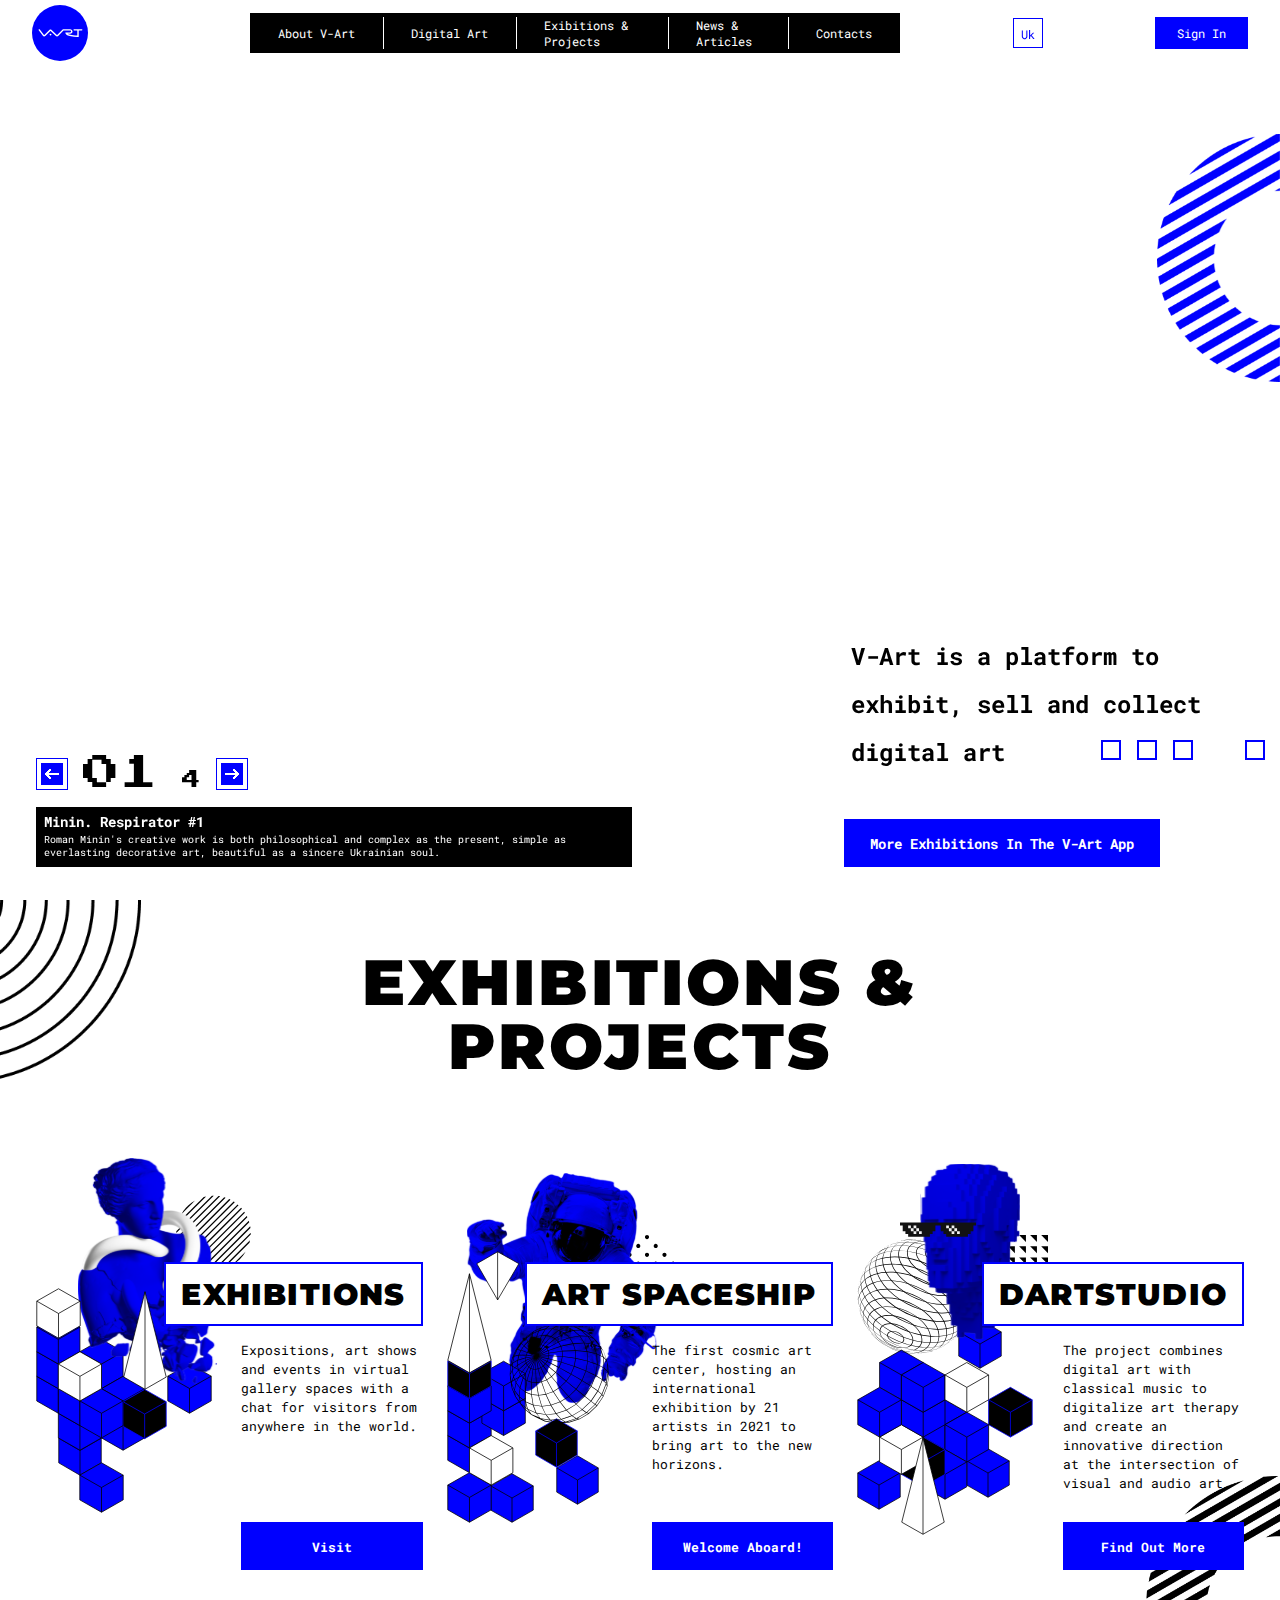
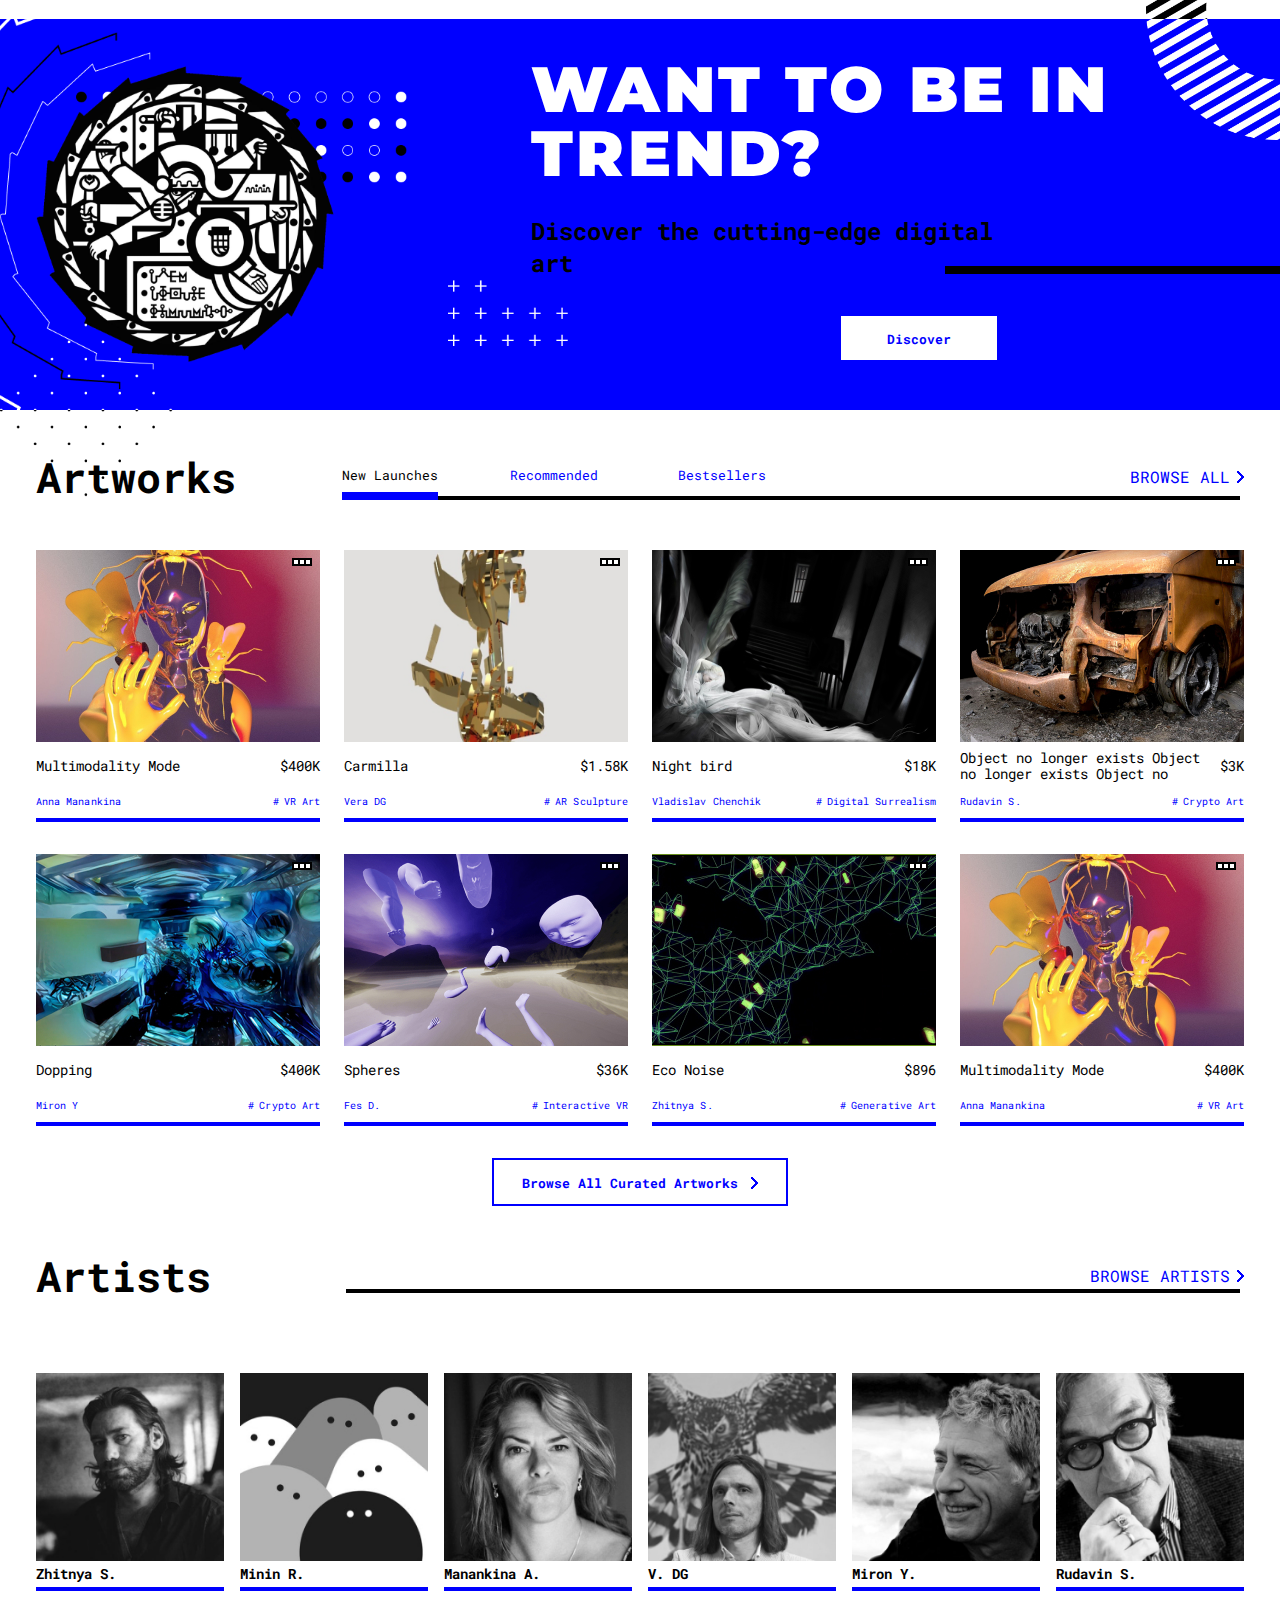
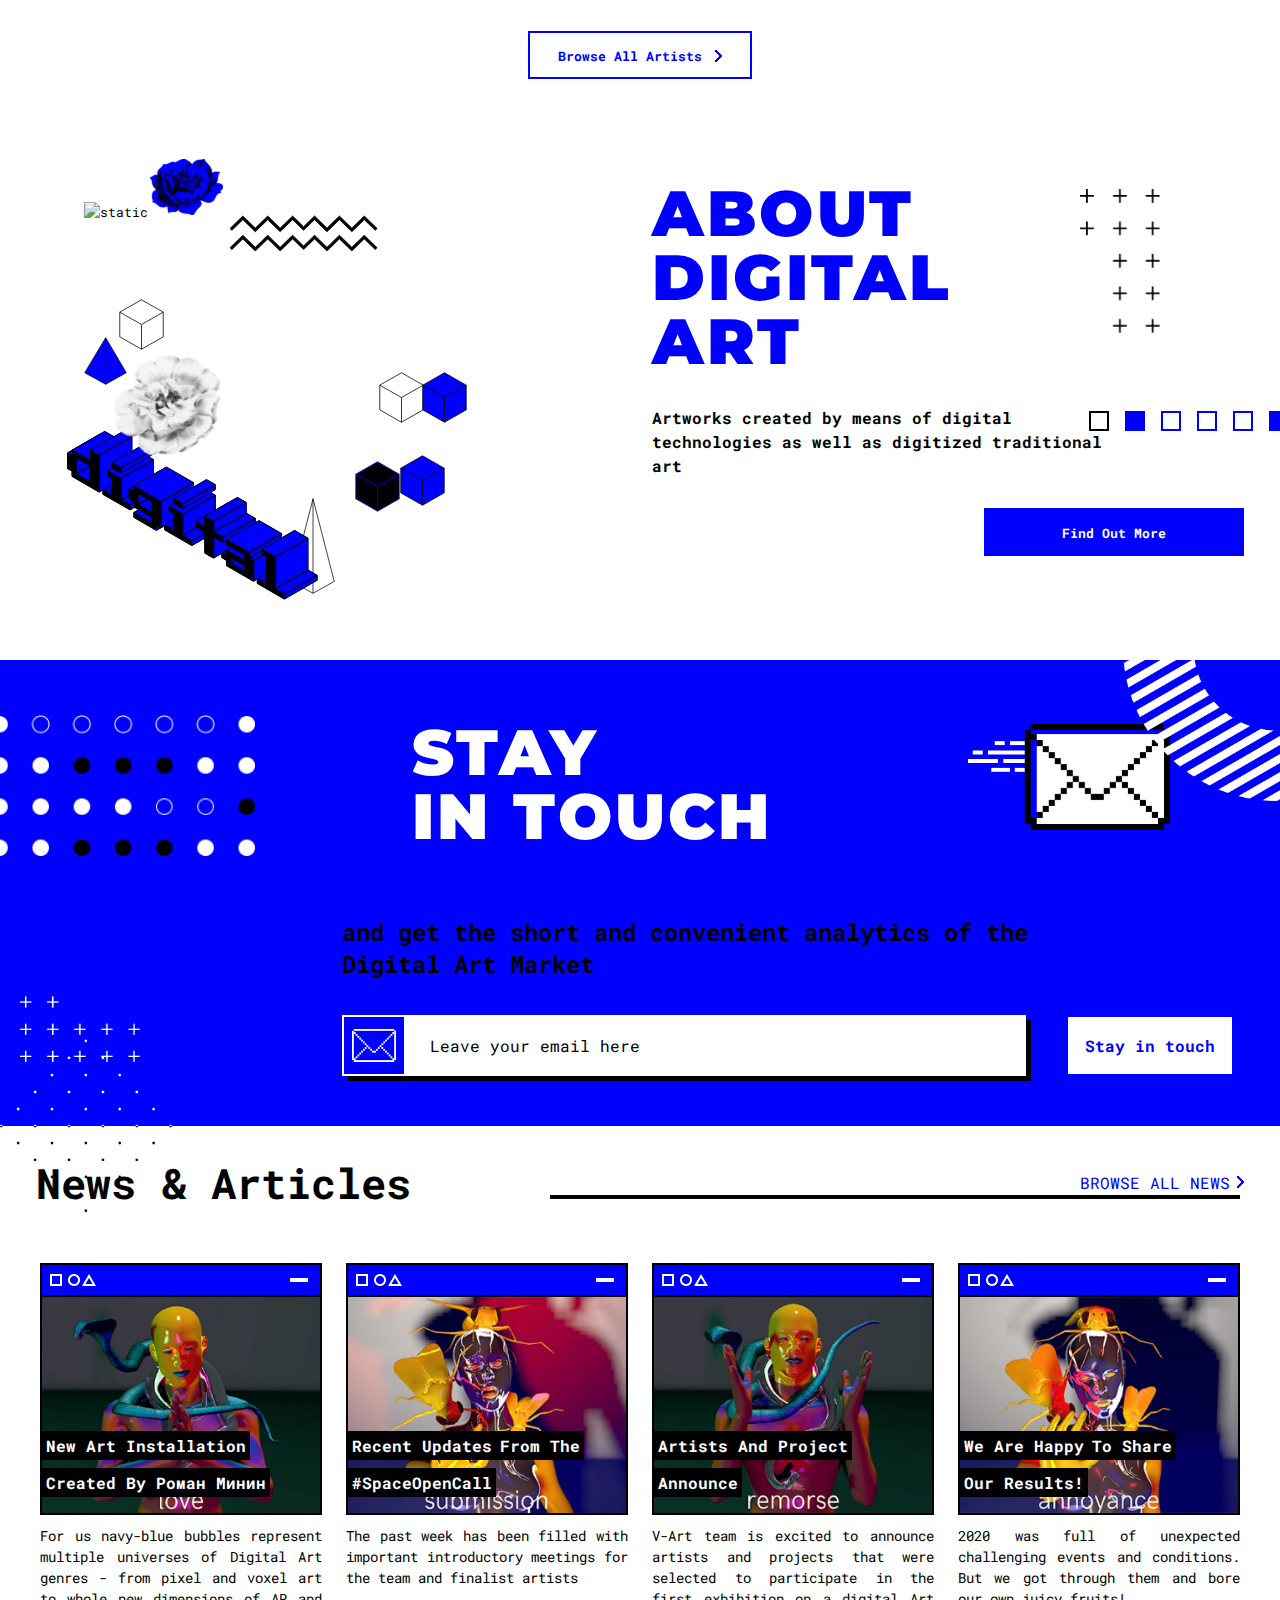
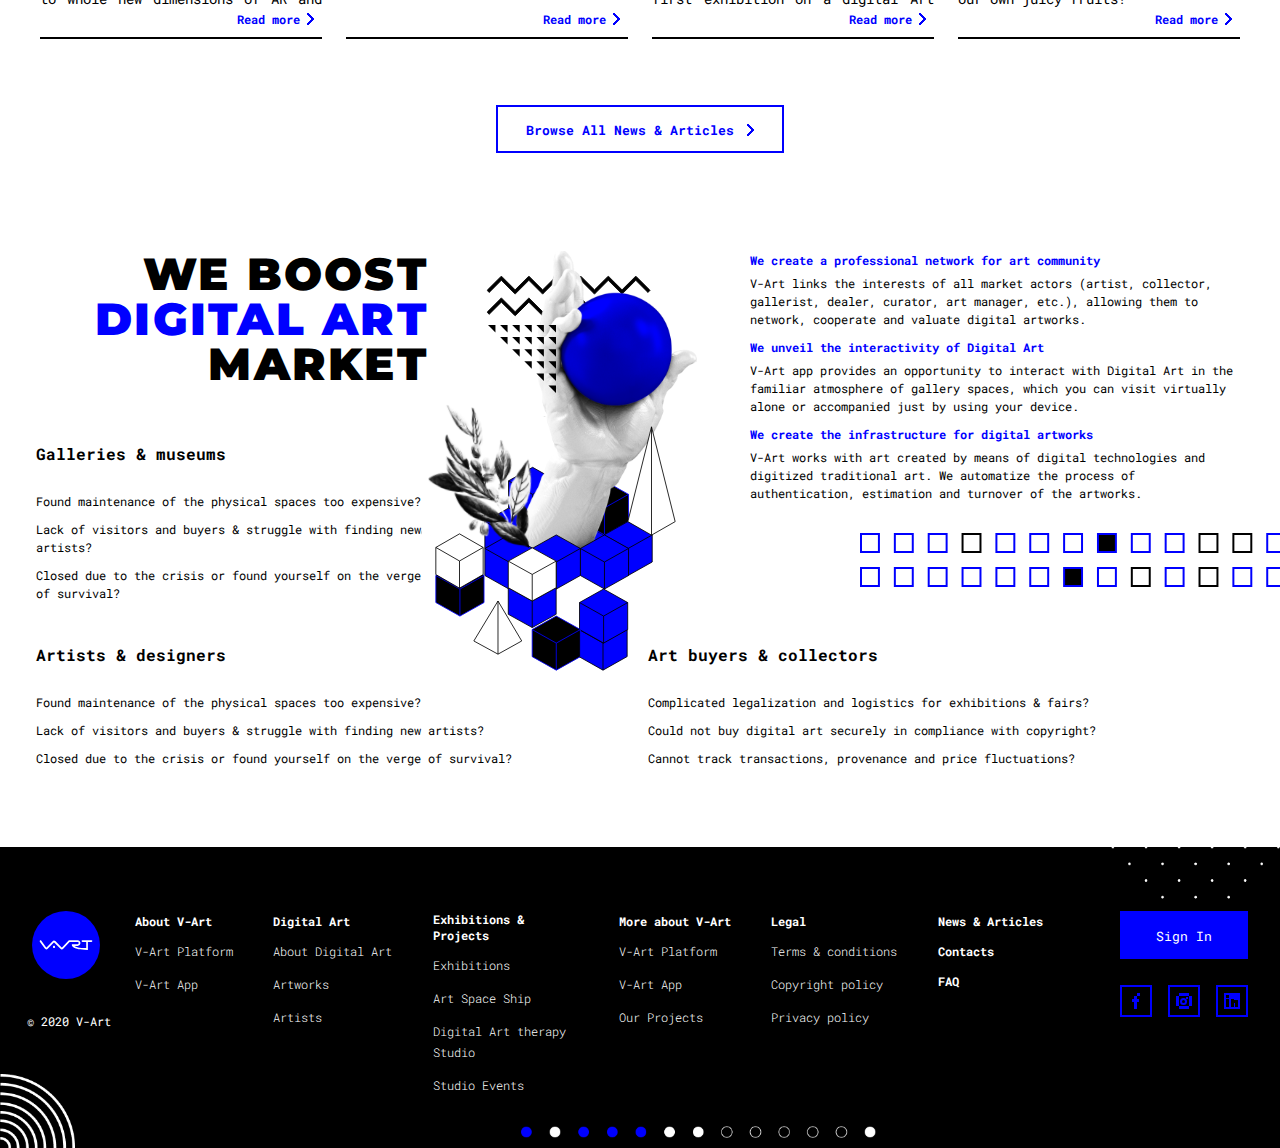
==== commit 51ae95dd: "fixes 13.04" ====
--- a/index.html
+++ b/index.html
@@ -50,7 +50,7 @@
 				<nav class="header-nav">
 					<ul class="menu">
 						<li>
-							<a href="#"><span>About V-art</span></a>
+							<a href="#"><span>About V-Art</span></a>
 							<div class="submenu">
 								<ul>
 									<li><a href="#">Company</a></li>
@@ -154,8 +154,8 @@
 								<img src="img/main1.jpg" alt="">
 							</div>
 							<div class="item-info" style="display:none">
-								<div class="ii-title">Minin. Respirator</div>
-								<div class="ii-info">Roman Minin 's creative work is both philosophical and complex as the present, simple as everlasting decorative art, beautiful as a sincere Ukrainian soul.</div>
+								<div class="ii-title">Minin. Respirator #1</div>
+								<div class="ii-info">Roman Minin's creative work is both philosophical and complex as the present, simple as everlasting decorative art, beautiful as a sincere Ukrainian soul.</div>
 							</div>
 						</div>
 						<div class="item">
@@ -166,8 +166,8 @@
 								<img src="img/main1.jpg" alt="">
 							</div>
 							<div class="item-info" style="display:none">
-								<div class="ii-title">Minin. Respirator</div>
-								<div class="ii-info">Roman Minin 's creative work is both philosophical and complex as the present, simple as everlasting decorative art, beautiful as a sincere Ukrainian soul.</div>
+								<div class="ii-title">Minin. Respirator #2</div>
+								<div class="ii-info">Description #2</div>
 							</div>
 						</div>
 						<div class="item">
@@ -175,8 +175,8 @@
 								<img src="img/main1.jpg" alt="">
 							</div>
 							<div class="item-info" style="display:none">
-								<div class="ii-title">Minin. Respirator</div>
-								<div class="ii-info">Roman Minin 's creative work is both philosophical and complex as the present, simple as everlasting decorative art, beautiful as a sincere Ukrainian soul.</div>
+								<div class="ii-title">Minin. Respirator #3</div>
+								<div class="ii-info">Description #3</div>
 							</div>
 						</div>
 						<div class="item">
@@ -184,8 +184,8 @@
 								<img src="img/main1.jpg" alt="">
 							</div>
 							<div class="item-info" style="display:none">
-								<div class="ii-title">Minin. Respirator</div>
-								<div class="ii-info">Roman Minin 's creative work is both philosophical and complex as the present, simple as everlasting decorative art, beautiful as a sincere Ukrainian soul.</div>
+								<div class="ii-title">Minin. Respirator #4</div>
+								<div class="ii-info">Description #4</div>
 							</div>
 						</div>
 					</div>
--- a/css/main.min.css
+++ b/css/main.min.css
@@ -1 +1 @@
-*,::after,::before{-webkit-box-sizing:border-box;box-sizing:border-box}html{font-family:sans-serif;line-height:1.15;-webkit-text-size-adjust:100%;-ms-text-size-adjust:100%;-ms-overflow-style:scrollbar;-webkit-tap-highlight-color:transparent}@-ms-viewport{width:device-width}article,aside,dialog,figcaption,figure,footer,header,hgroup,main,nav,section{display:block}body{margin:0;font-family:-apple-system,BlinkMacSystemFont,"Segoe UI",Roboto,"Helvetica Neue",Arial,sans-serif,"Apple Color Emoji","Segoe UI Emoji","Segoe UI Symbol";font-size:1rem;font-weight:400;line-height:1.5;color:#212529;text-align:left;background-color:#fff}[tabindex="-1"]:focus{outline:0!important}hr{-webkit-box-sizing:content-box;box-sizing:content-box;height:0;overflow:visible}h1,h2,h3,h4,h5,h6{margin-top:0;margin-bottom:.5rem}p{margin-top:0;margin-bottom:1rem}abbr[data-original-title],abbr[title]{text-decoration:underline;-webkit-text-decoration:underline dotted;text-decoration:underline dotted;cursor:help;border-bottom:0}address{margin-bottom:1rem;font-style:normal;line-height:inherit}dl,ol,ul{margin-top:0;margin-bottom:1rem}ol ol,ol ul,ul ol,ul ul{margin-bottom:0}dt{font-weight:700}dd{margin-bottom:.5rem;margin-left:0}blockquote{margin:0 0 1rem}dfn{font-style:italic}b,strong{font-weight:bolder}small{font-size:80%}sub,sup{position:relative;font-size:75%;line-height:0;vertical-align:baseline}sub{bottom:-.25em}sup{top:-.5em}a{color:#007bff;text-decoration:none;background-color:transparent;-webkit-text-decoration-skip:objects}a:hover{color:#0056b3;text-decoration:underline}a:not([href]):not([tabindex]){color:inherit;text-decoration:none}a:not([href]):not([tabindex]):focus,a:not([href]):not([tabindex]):hover{color:inherit;text-decoration:none}a:not([href]):not([tabindex]):focus{outline:0}code,kbd,pre,samp{font-family:monospace,monospace;font-size:1em}pre{margin-top:0;margin-bottom:1rem;overflow:auto;-ms-overflow-style:scrollbar}figure{margin:0 0 1rem}img{vertical-align:middle;border-style:none}svg:not(:root){overflow:hidden}table{border-collapse:collapse}caption{padding-top:.75rem;padding-bottom:.75rem;color:#6c757d;text-align:left;caption-side:bottom}th{text-align:inherit}label{display:inline-block;margin-bottom:.5rem}button{border-radius:0}button:focus{outline:1px dotted;outline:5px auto -webkit-focus-ring-color}button,input,optgroup,select,textarea{margin:0;font-family:inherit;font-size:inherit;line-height:inherit}button,input{overflow:visible}button,select{text-transform:none}[type=reset],[type=submit],button,html [type=button]{-webkit-appearance:button}[type=button]::-moz-focus-inner,[type=reset]::-moz-focus-inner,[type=submit]::-moz-focus-inner,button::-moz-focus-inner{padding:0;border-style:none}input[type=checkbox],input[type=radio]{-webkit-box-sizing:border-box;box-sizing:border-box;padding:0}input[type=date],input[type=datetime-local],input[type=month],input[type=time]{-webkit-appearance:listbox}textarea{overflow:auto;resize:vertical}fieldset{min-width:0;padding:0;margin:0;border:0}legend{display:block;width:100%;max-width:100%;padding:0;margin-bottom:.5rem;font-size:1.5rem;line-height:inherit;color:inherit;white-space:normal}progress{vertical-align:baseline}[type=number]::-webkit-inner-spin-button,[type=number]::-webkit-outer-spin-button{height:auto}[type=search]{outline-offset:-2px;-webkit-appearance:none}[type=search]::-webkit-search-cancel-button,[type=search]::-webkit-search-decoration{-webkit-appearance:none}::-webkit-file-upload-button{font:inherit;-webkit-appearance:button}output{display:inline-block}summary{display:list-item;cursor:pointer}template{display:none}[hidden]{display:none!important}@-ms-viewport{width:device-width}html{-webkit-box-sizing:border-box;box-sizing:border-box;-ms-overflow-style:scrollbar}*,::after,::before{-webkit-box-sizing:inherit;box-sizing:inherit}.container{width:100%;padding-right:12px;padding-left:12px;margin-right:auto;margin-left:auto}@media (min-width:1100px){.container{max-width:100%}}@media (min-width:1340px){.container{max-width:1262px}}@media (min-width:1440px){.container{max-width:1240px}}@media (min-width:1700px){.container{max-width:1464px}}.container-fluid{width:100%;padding-right:12px;padding-left:12px;margin-right:auto;margin-left:auto}.row{display:-webkit-box;display:-webkit-flex;display:-ms-flexbox;display:flex;-webkit-flex-wrap:wrap;-ms-flex-wrap:wrap;flex-wrap:wrap;margin-right:-12px;margin-left:-12px}.no-gutters{margin-right:0;margin-left:0}.no-gutters>.col,.no-gutters>[class*=col-]{padding-right:0;padding-left:0}.col,.col-1,.col-10,.col-11,.col-12,.col-2,.col-3,.col-4,.col-5,.col-6,.col-7,.col-8,.col-9,.col-auto,.col-lg,.col-lg-1,.col-lg-10,.col-lg-11,.col-lg-12,.col-lg-2,.col-lg-3,.col-lg-4,.col-lg-5,.col-lg-6,.col-lg-7,.col-lg-8,.col-lg-9,.col-lg-auto,.col-md,.col-md-1,.col-md-10,.col-md-11,.col-md-12,.col-md-2,.col-md-3,.col-md-4,.col-md-5,.col-md-6,.col-md-7,.col-md-8,.col-md-9,.col-md-auto,.col-sm,.col-sm-1,.col-sm-10,.col-sm-11,.col-sm-12,.col-sm-2,.col-sm-3,.col-sm-4,.col-sm-5,.col-sm-6,.col-sm-7,.col-sm-8,.col-sm-9,.col-sm-auto,.col-xl,.col-xl-1,.col-xl-10,.col-xl-11,.col-xl-12,.col-xl-2,.col-xl-3,.col-xl-4,.col-xl-5,.col-xl-6,.col-xl-7,.col-xl-8,.col-xl-9,.col-xl-auto{position:relative;width:100%;min-height:1px;padding-right:12px;padding-left:12px}.col{-webkit-flex-basis:0;-ms-flex-preferred-size:0;flex-basis:0;-webkit-box-flex:1;-webkit-flex-grow:1;-ms-flex-positive:1;flex-grow:1;max-width:100%}.col-auto{-webkit-box-flex:0;-webkit-flex:0 0 auto;-ms-flex:0 0 auto;flex:0 0 auto;width:auto;max-width:none}.col-1{-webkit-box-flex:0;-webkit-flex:0 0 8.33333%;-ms-flex:0 0 8.33333%;flex:0 0 8.33333%;max-width:8.33333%}.col-2{-webkit-box-flex:0;-webkit-flex:0 0 16.66667%;-ms-flex:0 0 16.66667%;flex:0 0 16.66667%;max-width:16.66667%}.col-3{-webkit-box-flex:0;-webkit-flex:0 0 25%;-ms-flex:0 0 25%;flex:0 0 25%;max-width:25%}.col-4{-webkit-box-flex:0;-webkit-flex:0 0 33.33333%;-ms-flex:0 0 33.33333%;flex:0 0 33.33333%;max-width:33.33333%}.col-5{-webkit-box-flex:0;-webkit-flex:0 0 41.66667%;-ms-flex:0 0 41.66667%;flex:0 0 41.66667%;max-width:41.66667%}.col-6{-webkit-box-flex:0;-webkit-flex:0 0 50%;-ms-flex:0 0 50%;flex:0 0 50%;max-width:50%}.col-7{-webkit-box-flex:0;-webkit-flex:0 0 58.33333%;-ms-flex:0 0 58.33333%;flex:0 0 58.33333%;max-width:58.33333%}.col-8{-webkit-box-flex:0;-webkit-flex:0 0 66.66667%;-ms-flex:0 0 66.66667%;flex:0 0 66.66667%;max-width:66.66667%}.col-9{-webkit-box-flex:0;-webkit-flex:0 0 75%;-ms-flex:0 0 75%;flex:0 0 75%;max-width:75%}.col-10{-webkit-box-flex:0;-webkit-flex:0 0 83.33333%;-ms-flex:0 0 83.33333%;flex:0 0 83.33333%;max-width:83.33333%}.col-11{-webkit-box-flex:0;-webkit-flex:0 0 91.66667%;-ms-flex:0 0 91.66667%;flex:0 0 91.66667%;max-width:91.66667%}.col-12{-webkit-box-flex:0;-webkit-flex:0 0 100%;-ms-flex:0 0 100%;flex:0 0 100%;max-width:100%}.order-first{-webkit-box-ordinal-group:0;-webkit-order:-1;-ms-flex-order:-1;order:-1}.order-last{-webkit-box-ordinal-group:14;-webkit-order:13;-ms-flex-order:13;order:13}.order-0{-webkit-box-ordinal-group:1;-webkit-order:0;-ms-flex-order:0;order:0}.order-1{-webkit-box-ordinal-group:2;-webkit-order:1;-ms-flex-order:1;order:1}.order-2{-webkit-box-ordinal-group:3;-webkit-order:2;-ms-flex-order:2;order:2}.order-3{-webkit-box-ordinal-group:4;-webkit-order:3;-ms-flex-order:3;order:3}.order-4{-webkit-box-ordinal-group:5;-webkit-order:4;-ms-flex-order:4;order:4}.order-5{-webkit-box-ordinal-group:6;-webkit-order:5;-ms-flex-order:5;order:5}.order-6{-webkit-box-ordinal-group:7;-webkit-order:6;-ms-flex-order:6;order:6}.order-7{-webkit-box-ordinal-group:8;-webkit-order:7;-ms-flex-order:7;order:7}.order-8{-webkit-box-ordinal-group:9;-webkit-order:8;-ms-flex-order:8;order:8}.order-9{-webkit-box-ordinal-group:10;-webkit-order:9;-ms-flex-order:9;order:9}.order-10{-webkit-box-ordinal-group:11;-webkit-order:10;-ms-flex-order:10;order:10}.order-11{-webkit-box-ordinal-group:12;-webkit-order:11;-ms-flex-order:11;order:11}.order-12{-webkit-box-ordinal-group:13;-webkit-order:12;-ms-flex-order:12;order:12}.offset-1{margin-left:8.33333%}.offset-2{margin-left:16.66667%}.offset-3{margin-left:25%}.offset-4{margin-left:33.33333%}.offset-5{margin-left:41.66667%}.offset-6{margin-left:50%}.offset-7{margin-left:58.33333%}.offset-8{margin-left:66.66667%}.offset-9{margin-left:75%}.offset-10{margin-left:83.33333%}.offset-11{margin-left:91.66667%}@media (min-width:1100px){.col-sm{-webkit-flex-basis:0;-ms-flex-preferred-size:0;flex-basis:0;-webkit-box-flex:1;-webkit-flex-grow:1;-ms-flex-positive:1;flex-grow:1;max-width:100%}.col-sm-auto{-webkit-box-flex:0;-webkit-flex:0 0 auto;-ms-flex:0 0 auto;flex:0 0 auto;width:auto;max-width:none}.col-sm-1{-webkit-box-flex:0;-webkit-flex:0 0 8.33333%;-ms-flex:0 0 8.33333%;flex:0 0 8.33333%;max-width:8.33333%}.col-sm-2{-webkit-box-flex:0;-webkit-flex:0 0 16.66667%;-ms-flex:0 0 16.66667%;flex:0 0 16.66667%;max-width:16.66667%}.col-sm-3{-webkit-box-flex:0;-webkit-flex:0 0 25%;-ms-flex:0 0 25%;flex:0 0 25%;max-width:25%}.col-sm-4{-webkit-box-flex:0;-webkit-flex:0 0 33.33333%;-ms-flex:0 0 33.33333%;flex:0 0 33.33333%;max-width:33.33333%}.col-sm-5{-webkit-box-flex:0;-webkit-flex:0 0 41.66667%;-ms-flex:0 0 41.66667%;flex:0 0 41.66667%;max-width:41.66667%}.col-sm-6{-webkit-box-flex:0;-webkit-flex:0 0 50%;-ms-flex:0 0 50%;flex:0 0 50%;max-width:50%}.col-sm-7{-webkit-box-flex:0;-webkit-flex:0 0 58.33333%;-ms-flex:0 0 58.33333%;flex:0 0 58.33333%;max-width:58.33333%}.col-sm-8{-webkit-box-flex:0;-webkit-flex:0 0 66.66667%;-ms-flex:0 0 66.66667%;flex:0 0 66.66667%;max-width:66.66667%}.col-sm-9{-webkit-box-flex:0;-webkit-flex:0 0 75%;-ms-flex:0 0 75%;flex:0 0 75%;max-width:75%}.col-sm-10{-webkit-box-flex:0;-webkit-flex:0 0 83.33333%;-ms-flex:0 0 83.33333%;flex:0 0 83.33333%;max-width:83.33333%}.col-sm-11{-webkit-box-flex:0;-webkit-flex:0 0 91.66667%;-ms-flex:0 0 91.66667%;flex:0 0 91.66667%;max-width:91.66667%}.col-sm-12{-webkit-box-flex:0;-webkit-flex:0 0 100%;-ms-flex:0 0 100%;flex:0 0 100%;max-width:100%}.order-sm-first{-webkit-box-ordinal-group:0;-webkit-order:-1;-ms-flex-order:-1;order:-1}.order-sm-last{-webkit-box-ordinal-group:14;-webkit-order:13;-ms-flex-order:13;order:13}.order-sm-0{-webkit-box-ordinal-group:1;-webkit-order:0;-ms-flex-order:0;order:0}.order-sm-1{-webkit-box-ordinal-group:2;-webkit-order:1;-ms-flex-order:1;order:1}.order-sm-2{-webkit-box-ordinal-group:3;-webkit-order:2;-ms-flex-order:2;order:2}.order-sm-3{-webkit-box-ordinal-group:4;-webkit-order:3;-ms-flex-order:3;order:3}.order-sm-4{-webkit-box-ordinal-group:5;-webkit-order:4;-ms-flex-order:4;order:4}.order-sm-5{-webkit-box-ordinal-group:6;-webkit-order:5;-ms-flex-order:5;order:5}.order-sm-6{-webkit-box-ordinal-group:7;-webkit-order:6;-ms-flex-order:6;order:6}.order-sm-7{-webkit-box-ordinal-group:8;-webkit-order:7;-ms-flex-order:7;order:7}.order-sm-8{-webkit-box-ordinal-group:9;-webkit-order:8;-ms-flex-order:8;order:8}.order-sm-9{-webkit-box-ordinal-group:10;-webkit-order:9;-ms-flex-order:9;order:9}.order-sm-10{-webkit-box-ordinal-group:11;-webkit-order:10;-ms-flex-order:10;order:10}.order-sm-11{-webkit-box-ordinal-group:12;-webkit-order:11;-ms-flex-order:11;order:11}.order-sm-12{-webkit-box-ordinal-group:13;-webkit-order:12;-ms-flex-order:12;order:12}.offset-sm-0{margin-left:0}.offset-sm-1{margin-left:8.33333%}.offset-sm-2{margin-left:16.66667%}.offset-sm-3{margin-left:25%}.offset-sm-4{margin-left:33.33333%}.offset-sm-5{margin-left:41.66667%}.offset-sm-6{margin-left:50%}.offset-sm-7{margin-left:58.33333%}.offset-sm-8{margin-left:66.66667%}.offset-sm-9{margin-left:75%}.offset-sm-10{margin-left:83.33333%}.offset-sm-11{margin-left:91.66667%}}@media (min-width:1340px){.col-md{-webkit-flex-basis:0;-ms-flex-preferred-size:0;flex-basis:0;-webkit-box-flex:1;-webkit-flex-grow:1;-ms-flex-positive:1;flex-grow:1;max-width:100%}.col-md-auto{-webkit-box-flex:0;-webkit-flex:0 0 auto;-ms-flex:0 0 auto;flex:0 0 auto;width:auto;max-width:none}.col-md-1{-webkit-box-flex:0;-webkit-flex:0 0 8.33333%;-ms-flex:0 0 8.33333%;flex:0 0 8.33333%;max-width:8.33333%}.col-md-2{-webkit-box-flex:0;-webkit-flex:0 0 16.66667%;-ms-flex:0 0 16.66667%;flex:0 0 16.66667%;max-width:16.66667%}.col-md-3{-webkit-box-flex:0;-webkit-flex:0 0 25%;-ms-flex:0 0 25%;flex:0 0 25%;max-width:25%}.col-md-4{-webkit-box-flex:0;-webkit-flex:0 0 33.33333%;-ms-flex:0 0 33.33333%;flex:0 0 33.33333%;max-width:33.33333%}.col-md-5{-webkit-box-flex:0;-webkit-flex:0 0 41.66667%;-ms-flex:0 0 41.66667%;flex:0 0 41.66667%;max-width:41.66667%}.col-md-6{-webkit-box-flex:0;-webkit-flex:0 0 50%;-ms-flex:0 0 50%;flex:0 0 50%;max-width:50%}.col-md-7{-webkit-box-flex:0;-webkit-flex:0 0 58.33333%;-ms-flex:0 0 58.33333%;flex:0 0 58.33333%;max-width:58.33333%}.col-md-8{-webkit-box-flex:0;-webkit-flex:0 0 66.66667%;-ms-flex:0 0 66.66667%;flex:0 0 66.66667%;max-width:66.66667%}.col-md-9{-webkit-box-flex:0;-webkit-flex:0 0 75%;-ms-flex:0 0 75%;flex:0 0 75%;max-width:75%}.col-md-10{-webkit-box-flex:0;-webkit-flex:0 0 83.33333%;-ms-flex:0 0 83.33333%;flex:0 0 83.33333%;max-width:83.33333%}.col-md-11{-webkit-box-flex:0;-webkit-flex:0 0 91.66667%;-ms-flex:0 0 91.66667%;flex:0 0 91.66667%;max-width:91.66667%}.col-md-12{-webkit-box-flex:0;-webkit-flex:0 0 100%;-ms-flex:0 0 100%;flex:0 0 100%;max-width:100%}.order-md-first{-webkit-box-ordinal-group:0;-webkit-order:-1;-ms-flex-order:-1;order:-1}.order-md-last{-webkit-box-ordinal-group:14;-webkit-order:13;-ms-flex-order:13;order:13}.order-md-0{-webkit-box-ordinal-group:1;-webkit-order:0;-ms-flex-order:0;order:0}.order-md-1{-webkit-box-ordinal-group:2;-webkit-order:1;-ms-flex-order:1;order:1}.order-md-2{-webkit-box-ordinal-group:3;-webkit-order:2;-ms-flex-order:2;order:2}.order-md-3{-webkit-box-ordinal-group:4;-webkit-order:3;-ms-flex-order:3;order:3}.order-md-4{-webkit-box-ordinal-group:5;-webkit-order:4;-ms-flex-order:4;order:4}.order-md-5{-webkit-box-ordinal-group:6;-webkit-order:5;-ms-flex-order:5;order:5}.order-md-6{-webkit-box-ordinal-group:7;-webkit-order:6;-ms-flex-order:6;order:6}.order-md-7{-webkit-box-ordinal-group:8;-webkit-order:7;-ms-flex-order:7;order:7}.order-md-8{-webkit-box-ordinal-group:9;-webkit-order:8;-ms-flex-order:8;order:8}.order-md-9{-webkit-box-ordinal-group:10;-webkit-order:9;-ms-flex-order:9;order:9}.order-md-10{-webkit-box-ordinal-group:11;-webkit-order:10;-ms-flex-order:10;order:10}.order-md-11{-webkit-box-ordinal-group:12;-webkit-order:11;-ms-flex-order:11;order:11}.order-md-12{-webkit-box-ordinal-group:13;-webkit-order:12;-ms-flex-order:12;order:12}.offset-md-0{margin-left:0}.offset-md-1{margin-left:8.33333%}.offset-md-2{margin-left:16.66667%}.offset-md-3{margin-left:25%}.offset-md-4{margin-left:33.33333%}.offset-md-5{margin-left:41.66667%}.offset-md-6{margin-left:50%}.offset-md-7{margin-left:58.33333%}.offset-md-8{margin-left:66.66667%}.offset-md-9{margin-left:75%}.offset-md-10{margin-left:83.33333%}.offset-md-11{margin-left:91.66667%}}@media (min-width:1440px){.col-lg{-webkit-flex-basis:0;-ms-flex-preferred-size:0;flex-basis:0;-webkit-box-flex:1;-webkit-flex-grow:1;-ms-flex-positive:1;flex-grow:1;max-width:100%}.col-lg-auto{-webkit-box-flex:0;-webkit-flex:0 0 auto;-ms-flex:0 0 auto;flex:0 0 auto;width:auto;max-width:none}.col-lg-1{-webkit-box-flex:0;-webkit-flex:0 0 8.33333%;-ms-flex:0 0 8.33333%;flex:0 0 8.33333%;max-width:8.33333%}.col-lg-2{-webkit-box-flex:0;-webkit-flex:0 0 16.66667%;-ms-flex:0 0 16.66667%;flex:0 0 16.66667%;max-width:16.66667%}.col-lg-3{-webkit-box-flex:0;-webkit-flex:0 0 25%;-ms-flex:0 0 25%;flex:0 0 25%;max-width:25%}.col-lg-4{-webkit-box-flex:0;-webkit-flex:0 0 33.33333%;-ms-flex:0 0 33.33333%;flex:0 0 33.33333%;max-width:33.33333%}.col-lg-5{-webkit-box-flex:0;-webkit-flex:0 0 41.66667%;-ms-flex:0 0 41.66667%;flex:0 0 41.66667%;max-width:41.66667%}.col-lg-6{-webkit-box-flex:0;-webkit-flex:0 0 50%;-ms-flex:0 0 50%;flex:0 0 50%;max-width:50%}.col-lg-7{-webkit-box-flex:0;-webkit-flex:0 0 58.33333%;-ms-flex:0 0 58.33333%;flex:0 0 58.33333%;max-width:58.33333%}.col-lg-8{-webkit-box-flex:0;-webkit-flex:0 0 66.66667%;-ms-flex:0 0 66.66667%;flex:0 0 66.66667%;max-width:66.66667%}.col-lg-9{-webkit-box-flex:0;-webkit-flex:0 0 75%;-ms-flex:0 0 75%;flex:0 0 75%;max-width:75%}.col-lg-10{-webkit-box-flex:0;-webkit-flex:0 0 83.33333%;-ms-flex:0 0 83.33333%;flex:0 0 83.33333%;max-width:83.33333%}.col-lg-11{-webkit-box-flex:0;-webkit-flex:0 0 91.66667%;-ms-flex:0 0 91.66667%;flex:0 0 91.66667%;max-width:91.66667%}.col-lg-12{-webkit-box-flex:0;-webkit-flex:0 0 100%;-ms-flex:0 0 100%;flex:0 0 100%;max-width:100%}.order-lg-first{-webkit-box-ordinal-group:0;-webkit-order:-1;-ms-flex-order:-1;order:-1}.order-lg-last{-webkit-box-ordinal-group:14;-webkit-order:13;-ms-flex-order:13;order:13}.order-lg-0{-webkit-box-ordinal-group:1;-webkit-order:0;-ms-flex-order:0;order:0}.order-lg-1{-webkit-box-ordinal-group:2;-webkit-order:1;-ms-flex-order:1;order:1}.order-lg-2{-webkit-box-ordinal-group:3;-webkit-order:2;-ms-flex-order:2;order:2}.order-lg-3{-webkit-box-ordinal-group:4;-webkit-order:3;-ms-flex-order:3;order:3}.order-lg-4{-webkit-box-ordinal-group:5;-webkit-order:4;-ms-flex-order:4;order:4}.order-lg-5{-webkit-box-ordinal-group:6;-webkit-order:5;-ms-flex-order:5;order:5}.order-lg-6{-webkit-box-ordinal-group:7;-webkit-order:6;-ms-flex-order:6;order:6}.order-lg-7{-webkit-box-ordinal-group:8;-webkit-order:7;-ms-flex-order:7;order:7}.order-lg-8{-webkit-box-ordinal-group:9;-webkit-order:8;-ms-flex-order:8;order:8}.order-lg-9{-webkit-box-ordinal-group:10;-webkit-order:9;-ms-flex-order:9;order:9}.order-lg-10{-webkit-box-ordinal-group:11;-webkit-order:10;-ms-flex-order:10;order:10}.order-lg-11{-webkit-box-ordinal-group:12;-webkit-order:11;-ms-flex-order:11;order:11}.order-lg-12{-webkit-box-ordinal-group:13;-webkit-order:12;-ms-flex-order:12;order:12}.offset-lg-0{margin-left:0}.offset-lg-1{margin-left:8.33333%}.offset-lg-2{margin-left:16.66667%}.offset-lg-3{margin-left:25%}.offset-lg-4{margin-left:33.33333%}.offset-lg-5{margin-left:41.66667%}.offset-lg-6{margin-left:50%}.offset-lg-7{margin-left:58.33333%}.offset-lg-8{margin-left:66.66667%}.offset-lg-9{margin-left:75%}.offset-lg-10{margin-left:83.33333%}.offset-lg-11{margin-left:91.66667%}}@media (min-width:1700px){.col-xl{-webkit-flex-basis:0;-ms-flex-preferred-size:0;flex-basis:0;-webkit-box-flex:1;-webkit-flex-grow:1;-ms-flex-positive:1;flex-grow:1;max-width:100%}.col-xl-auto{-webkit-box-flex:0;-webkit-flex:0 0 auto;-ms-flex:0 0 auto;flex:0 0 auto;width:auto;max-width:none}.col-xl-1{-webkit-box-flex:0;-webkit-flex:0 0 8.33333%;-ms-flex:0 0 8.33333%;flex:0 0 8.33333%;max-width:8.33333%}.col-xl-2{-webkit-box-flex:0;-webkit-flex:0 0 16.66667%;-ms-flex:0 0 16.66667%;flex:0 0 16.66667%;max-width:16.66667%}.col-xl-3{-webkit-box-flex:0;-webkit-flex:0 0 25%;-ms-flex:0 0 25%;flex:0 0 25%;max-width:25%}.col-xl-4{-webkit-box-flex:0;-webkit-flex:0 0 33.33333%;-ms-flex:0 0 33.33333%;flex:0 0 33.33333%;max-width:33.33333%}.col-xl-5{-webkit-box-flex:0;-webkit-flex:0 0 41.66667%;-ms-flex:0 0 41.66667%;flex:0 0 41.66667%;max-width:41.66667%}.col-xl-6{-webkit-box-flex:0;-webkit-flex:0 0 50%;-ms-flex:0 0 50%;flex:0 0 50%;max-width:50%}.col-xl-7{-webkit-box-flex:0;-webkit-flex:0 0 58.33333%;-ms-flex:0 0 58.33333%;flex:0 0 58.33333%;max-width:58.33333%}.col-xl-8{-webkit-box-flex:0;-webkit-flex:0 0 66.66667%;-ms-flex:0 0 66.66667%;flex:0 0 66.66667%;max-width:66.66667%}.col-xl-9{-webkit-box-flex:0;-webkit-flex:0 0 75%;-ms-flex:0 0 75%;flex:0 0 75%;max-width:75%}.col-xl-10{-webkit-box-flex:0;-webkit-flex:0 0 83.33333%;-ms-flex:0 0 83.33333%;flex:0 0 83.33333%;max-width:83.33333%}.col-xl-11{-webkit-box-flex:0;-webkit-flex:0 0 91.66667%;-ms-flex:0 0 91.66667%;flex:0 0 91.66667%;max-width:91.66667%}.col-xl-12{-webkit-box-flex:0;-webkit-flex:0 0 100%;-ms-flex:0 0 100%;flex:0 0 100%;max-width:100%}.order-xl-first{-webkit-box-ordinal-group:0;-webkit-order:-1;-ms-flex-order:-1;order:-1}.order-xl-last{-webkit-box-ordinal-group:14;-webkit-order:13;-ms-flex-order:13;order:13}.order-xl-0{-webkit-box-ordinal-group:1;-webkit-order:0;-ms-flex-order:0;order:0}.order-xl-1{-webkit-box-ordinal-group:2;-webkit-order:1;-ms-flex-order:1;order:1}.order-xl-2{-webkit-box-ordinal-group:3;-webkit-order:2;-ms-flex-order:2;order:2}.order-xl-3{-webkit-box-ordinal-group:4;-webkit-order:3;-ms-flex-order:3;order:3}.order-xl-4{-webkit-box-ordinal-group:5;-webkit-order:4;-ms-flex-order:4;order:4}.order-xl-5{-webkit-box-ordinal-group:6;-webkit-order:5;-ms-flex-order:5;order:5}.order-xl-6{-webkit-box-ordinal-group:7;-webkit-order:6;-ms-flex-order:6;order:6}.order-xl-7{-webkit-box-ordinal-group:8;-webkit-order:7;-ms-flex-order:7;order:7}.order-xl-8{-webkit-box-ordinal-group:9;-webkit-order:8;-ms-flex-order:8;order:8}.order-xl-9{-webkit-box-ordinal-group:10;-webkit-order:9;-ms-flex-order:9;order:9}.order-xl-10{-webkit-box-ordinal-group:11;-webkit-order:10;-ms-flex-order:10;order:10}.order-xl-11{-webkit-box-ordinal-group:12;-webkit-order:11;-ms-flex-order:11;order:11}.order-xl-12{-webkit-box-ordinal-group:13;-webkit-order:12;-ms-flex-order:12;order:12}.offset-xl-0{margin-left:0}.offset-xl-1{margin-left:8.33333%}.offset-xl-2{margin-left:16.66667%}.offset-xl-3{margin-left:25%}.offset-xl-4{margin-left:33.33333%}.offset-xl-5{margin-left:41.66667%}.offset-xl-6{margin-left:50%}.offset-xl-7{margin-left:58.33333%}.offset-xl-8{margin-left:66.66667%}.offset-xl-9{margin-left:75%}.offset-xl-10{margin-left:83.33333%}.offset-xl-11{margin-left:91.66667%}}.d-none{display:none!important}.d-inline{display:inline!important}.d-inline-block{display:inline-block!important}.d-block{display:block!important}.d-table{display:table!important}.d-table-row{display:table-row!important}.d-table-cell{display:table-cell!important}.d-flex{display:-webkit-box!important;display:-webkit-flex!important;display:-ms-flexbox!important;display:flex!important}.d-inline-flex{display:-webkit-inline-box!important;display:-webkit-inline-flex!important;display:-ms-inline-flexbox!important;display:inline-flex!important}@media (min-width:1100px){.d-sm-none{display:none!important}.d-sm-inline{display:inline!important}.d-sm-inline-block{display:inline-block!important}.d-sm-block{display:block!important}.d-sm-table{display:table!important}.d-sm-table-row{display:table-row!important}.d-sm-table-cell{display:table-cell!important}.d-sm-flex{display:-webkit-box!important;display:-webkit-flex!important;display:-ms-flexbox!important;display:flex!important}.d-sm-inline-flex{display:-webkit-inline-box!important;display:-webkit-inline-flex!important;display:-ms-inline-flexbox!important;display:inline-flex!important}}@media (min-width:1340px){.d-md-none{display:none!important}.d-md-inline{display:inline!important}.d-md-inline-block{display:inline-block!important}.d-md-block{display:block!important}.d-md-table{display:table!important}.d-md-table-row{display:table-row!important}.d-md-table-cell{display:table-cell!important}.d-md-flex{display:-webkit-box!important;display:-webkit-flex!important;display:-ms-flexbox!important;display:flex!important}.d-md-inline-flex{display:-webkit-inline-box!important;display:-webkit-inline-flex!important;display:-ms-inline-flexbox!important;display:inline-flex!important}}@media (min-width:1440px){.d-lg-none{display:none!important}.d-lg-inline{display:inline!important}.d-lg-inline-block{display:inline-block!important}.d-lg-block{display:block!important}.d-lg-table{display:table!important}.d-lg-table-row{display:table-row!important}.d-lg-table-cell{display:table-cell!important}.d-lg-flex{display:-webkit-box!important;display:-webkit-flex!important;display:-ms-flexbox!important;display:flex!important}.d-lg-inline-flex{display:-webkit-inline-box!important;display:-webkit-inline-flex!important;display:-ms-inline-flexbox!important;display:inline-flex!important}}@media (min-width:1700px){.d-xl-none{display:none!important}.d-xl-inline{display:inline!important}.d-xl-inline-block{display:inline-block!important}.d-xl-block{display:block!important}.d-xl-table{display:table!important}.d-xl-table-row{display:table-row!important}.d-xl-table-cell{display:table-cell!important}.d-xl-flex{display:-webkit-box!important;display:-webkit-flex!important;display:-ms-flexbox!important;display:flex!important}.d-xl-inline-flex{display:-webkit-inline-box!important;display:-webkit-inline-flex!important;display:-ms-inline-flexbox!important;display:inline-flex!important}}@media print{.d-print-none{display:none!important}.d-print-inline{display:inline!important}.d-print-inline-block{display:inline-block!important}.d-print-block{display:block!important}.d-print-table{display:table!important}.d-print-table-row{display:table-row!important}.d-print-table-cell{display:table-cell!important}.d-print-flex{display:-webkit-box!important;display:-webkit-flex!important;display:-ms-flexbox!important;display:flex!important}.d-print-inline-flex{display:-webkit-inline-box!important;display:-webkit-inline-flex!important;display:-ms-inline-flexbox!important;display:inline-flex!important}}.flex-row{-webkit-box-orient:horizontal!important;-webkit-box-direction:normal!important;-webkit-flex-direction:row!important;-ms-flex-direction:row!important;flex-direction:row!important}.flex-column{-webkit-box-orient:vertical!important;-webkit-box-direction:normal!important;-webkit-flex-direction:column!important;-ms-flex-direction:column!important;flex-direction:column!important}.flex-row-reverse{-webkit-box-orient:horizontal!important;-webkit-box-direction:reverse!important;-webkit-flex-direction:row-reverse!important;-ms-flex-direction:row-reverse!important;flex-direction:row-reverse!important}.flex-column-reverse{-webkit-box-orient:vertical!important;-webkit-box-direction:reverse!important;-webkit-flex-direction:column-reverse!important;-ms-flex-direction:column-reverse!important;flex-direction:column-reverse!important}.flex-wrap{-webkit-flex-wrap:wrap!important;-ms-flex-wrap:wrap!important;flex-wrap:wrap!important}.flex-nowrap{-webkit-flex-wrap:nowrap!important;-ms-flex-wrap:nowrap!important;flex-wrap:nowrap!important}.flex-wrap-reverse{-webkit-flex-wrap:wrap-reverse!important;-ms-flex-wrap:wrap-reverse!important;flex-wrap:wrap-reverse!important}.justify-content-start{-webkit-box-pack:start!important;-webkit-justify-content:flex-start!important;-ms-flex-pack:start!important;justify-content:flex-start!important}.justify-content-end{-webkit-box-pack:end!important;-webkit-justify-content:flex-end!important;-ms-flex-pack:end!important;justify-content:flex-end!important}.justify-content-center{-webkit-box-pack:center!important;-webkit-justify-content:center!important;-ms-flex-pack:center!important;justify-content:center!important}.justify-content-between{-webkit-box-pack:justify!important;-webkit-justify-content:space-between!important;-ms-flex-pack:justify!important;justify-content:space-between!important}.justify-content-around{-webkit-justify-content:space-around!important;-ms-flex-pack:distribute!important;justify-content:space-around!important}.align-items-start{-webkit-box-align:start!important;-webkit-align-items:flex-start!important;-ms-flex-align:start!important;align-items:flex-start!important}.align-items-end{-webkit-box-align:end!important;-webkit-align-items:flex-end!important;-ms-flex-align:end!important;align-items:flex-end!important}.align-items-center{-webkit-box-align:center!important;-webkit-align-items:center!important;-ms-flex-align:center!important;align-items:center!important}.align-items-baseline{-webkit-box-align:baseline!important;-webkit-align-items:baseline!important;-ms-flex-align:baseline!important;align-items:baseline!important}.align-items-stretch{-webkit-box-align:stretch!important;-webkit-align-items:stretch!important;-ms-flex-align:stretch!important;align-items:stretch!important}.align-content-start{-webkit-align-content:flex-start!important;-ms-flex-line-pack:start!important;align-content:flex-start!important}.align-content-end{-webkit-align-content:flex-end!important;-ms-flex-line-pack:end!important;align-content:flex-end!important}.align-content-center{-webkit-align-content:center!important;-ms-flex-line-pack:center!important;align-content:center!important}.align-content-between{-webkit-align-content:space-between!important;-ms-flex-line-pack:justify!important;align-content:space-between!important}.align-content-around{-webkit-align-content:space-around!important;-ms-flex-line-pack:distribute!important;align-content:space-around!important}.align-content-stretch{-webkit-align-content:stretch!important;-ms-flex-line-pack:stretch!important;align-content:stretch!important}.align-self-auto{-webkit-align-self:auto!important;-ms-flex-item-align:auto!important;align-self:auto!important}.align-self-start{-webkit-align-self:flex-start!important;-ms-flex-item-align:start!important;align-self:flex-start!important}.align-self-end{-webkit-align-self:flex-end!important;-ms-flex-item-align:end!important;align-self:flex-end!important}.align-self-center{-webkit-align-self:center!important;-ms-flex-item-align:center!important;align-self:center!important}.align-self-baseline{-webkit-align-self:baseline!important;-ms-flex-item-align:baseline!important;align-self:baseline!important}.align-self-stretch{-webkit-align-self:stretch!important;-ms-flex-item-align:stretch!important;align-self:stretch!important}@media (min-width:1100px){.flex-sm-row{-webkit-box-orient:horizontal!important;-webkit-box-direction:normal!important;-webkit-flex-direction:row!important;-ms-flex-direction:row!important;flex-direction:row!important}.flex-sm-column{-webkit-box-orient:vertical!important;-webkit-box-direction:normal!important;-webkit-flex-direction:column!important;-ms-flex-direction:column!important;flex-direction:column!important}.flex-sm-row-reverse{-webkit-box-orient:horizontal!important;-webkit-box-direction:reverse!important;-webkit-flex-direction:row-reverse!important;-ms-flex-direction:row-reverse!important;flex-direction:row-reverse!important}.flex-sm-column-reverse{-webkit-box-orient:vertical!important;-webkit-box-direction:reverse!important;-webkit-flex-direction:column-reverse!important;-ms-flex-direction:column-reverse!important;flex-direction:column-reverse!important}.flex-sm-wrap{-webkit-flex-wrap:wrap!important;-ms-flex-wrap:wrap!important;flex-wrap:wrap!important}.flex-sm-nowrap{-webkit-flex-wrap:nowrap!important;-ms-flex-wrap:nowrap!important;flex-wrap:nowrap!important}.flex-sm-wrap-reverse{-webkit-flex-wrap:wrap-reverse!important;-ms-flex-wrap:wrap-reverse!important;flex-wrap:wrap-reverse!important}.justify-content-sm-start{-webkit-box-pack:start!important;-webkit-justify-content:flex-start!important;-ms-flex-pack:start!important;justify-content:flex-start!important}.justify-content-sm-end{-webkit-box-pack:end!important;-webkit-justify-content:flex-end!important;-ms-flex-pack:end!important;justify-content:flex-end!important}.justify-content-sm-center{-webkit-box-pack:center!important;-webkit-justify-content:center!important;-ms-flex-pack:center!important;justify-content:center!important}.justify-content-sm-between{-webkit-box-pack:justify!important;-webkit-justify-content:space-between!important;-ms-flex-pack:justify!important;justify-content:space-between!important}.justify-content-sm-around{-webkit-justify-content:space-around!important;-ms-flex-pack:distribute!important;justify-content:space-around!important}.align-items-sm-start{-webkit-box-align:start!important;-webkit-align-items:flex-start!important;-ms-flex-align:start!important;align-items:flex-start!important}.align-items-sm-end{-webkit-box-align:end!important;-webkit-align-items:flex-end!important;-ms-flex-align:end!important;align-items:flex-end!important}.align-items-sm-center{-webkit-box-align:center!important;-webkit-align-items:center!important;-ms-flex-align:center!important;align-items:center!important}.align-items-sm-baseline{-webkit-box-align:baseline!important;-webkit-align-items:baseline!important;-ms-flex-align:baseline!important;align-items:baseline!important}.align-items-sm-stretch{-webkit-box-align:stretch!important;-webkit-align-items:stretch!important;-ms-flex-align:stretch!important;align-items:stretch!important}.align-content-sm-start{-webkit-align-content:flex-start!important;-ms-flex-line-pack:start!important;align-content:flex-start!important}.align-content-sm-end{-webkit-align-content:flex-end!important;-ms-flex-line-pack:end!important;align-content:flex-end!important}.align-content-sm-center{-webkit-align-content:center!important;-ms-flex-line-pack:center!important;align-content:center!important}.align-content-sm-between{-webkit-align-content:space-between!important;-ms-flex-line-pack:justify!important;align-content:space-between!important}.align-content-sm-around{-webkit-align-content:space-around!important;-ms-flex-line-pack:distribute!important;align-content:space-around!important}.align-content-sm-stretch{-webkit-align-content:stretch!important;-ms-flex-line-pack:stretch!important;align-content:stretch!important}.align-self-sm-auto{-webkit-align-self:auto!important;-ms-flex-item-align:auto!important;align-self:auto!important}.align-self-sm-start{-webkit-align-self:flex-start!important;-ms-flex-item-align:start!important;align-self:flex-start!important}.align-self-sm-end{-webkit-align-self:flex-end!important;-ms-flex-item-align:end!important;align-self:flex-end!important}.align-self-sm-center{-webkit-align-self:center!important;-ms-flex-item-align:center!important;align-self:center!important}.align-self-sm-baseline{-webkit-align-self:baseline!important;-ms-flex-item-align:baseline!important;align-self:baseline!important}.align-self-sm-stretch{-webkit-align-self:stretch!important;-ms-flex-item-align:stretch!important;align-self:stretch!important}}@media (min-width:1340px){.flex-md-row{-webkit-box-orient:horizontal!important;-webkit-box-direction:normal!important;-webkit-flex-direction:row!important;-ms-flex-direction:row!important;flex-direction:row!important}.flex-md-column{-webkit-box-orient:vertical!important;-webkit-box-direction:normal!important;-webkit-flex-direction:column!important;-ms-flex-direction:column!important;flex-direction:column!important}.flex-md-row-reverse{-webkit-box-orient:horizontal!important;-webkit-box-direction:reverse!important;-webkit-flex-direction:row-reverse!important;-ms-flex-direction:row-reverse!important;flex-direction:row-reverse!important}.flex-md-column-reverse{-webkit-box-orient:vertical!important;-webkit-box-direction:reverse!important;-webkit-flex-direction:column-reverse!important;-ms-flex-direction:column-reverse!important;flex-direction:column-reverse!important}.flex-md-wrap{-webkit-flex-wrap:wrap!important;-ms-flex-wrap:wrap!important;flex-wrap:wrap!important}.flex-md-nowrap{-webkit-flex-wrap:nowrap!important;-ms-flex-wrap:nowrap!important;flex-wrap:nowrap!important}.flex-md-wrap-reverse{-webkit-flex-wrap:wrap-reverse!important;-ms-flex-wrap:wrap-reverse!important;flex-wrap:wrap-reverse!important}.justify-content-md-start{-webkit-box-pack:start!important;-webkit-justify-content:flex-start!important;-ms-flex-pack:start!important;justify-content:flex-start!important}.justify-content-md-end{-webkit-box-pack:end!important;-webkit-justify-content:flex-end!important;-ms-flex-pack:end!important;justify-content:flex-end!important}.justify-content-md-center{-webkit-box-pack:center!important;-webkit-justify-content:center!important;-ms-flex-pack:center!important;justify-content:center!important}.justify-content-md-between{-webkit-box-pack:justify!important;-webkit-justify-content:space-between!important;-ms-flex-pack:justify!important;justify-content:space-between!important}.justify-content-md-around{-webkit-justify-content:space-around!important;-ms-flex-pack:distribute!important;justify-content:space-around!important}.align-items-md-start{-webkit-box-align:start!important;-webkit-align-items:flex-start!important;-ms-flex-align:start!important;align-items:flex-start!important}.align-items-md-end{-webkit-box-align:end!important;-webkit-align-items:flex-end!important;-ms-flex-align:end!important;align-items:flex-end!important}.align-items-md-center{-webkit-box-align:center!important;-webkit-align-items:center!important;-ms-flex-align:center!important;align-items:center!important}.align-items-md-baseline{-webkit-box-align:baseline!important;-webkit-align-items:baseline!important;-ms-flex-align:baseline!important;align-items:baseline!important}.align-items-md-stretch{-webkit-box-align:stretch!important;-webkit-align-items:stretch!important;-ms-flex-align:stretch!important;align-items:stretch!important}.align-content-md-start{-webkit-align-content:flex-start!important;-ms-flex-line-pack:start!important;align-content:flex-start!important}.align-content-md-end{-webkit-align-content:flex-end!important;-ms-flex-line-pack:end!important;align-content:flex-end!important}.align-content-md-center{-webkit-align-content:center!important;-ms-flex-line-pack:center!important;align-content:center!important}.align-content-md-between{-webkit-align-content:space-between!important;-ms-flex-line-pack:justify!important;align-content:space-between!important}.align-content-md-around{-webkit-align-content:space-around!important;-ms-flex-line-pack:distribute!important;align-content:space-around!important}.align-content-md-stretch{-webkit-align-content:stretch!important;-ms-flex-line-pack:stretch!important;align-content:stretch!important}.align-self-md-auto{-webkit-align-self:auto!important;-ms-flex-item-align:auto!important;align-self:auto!important}.align-self-md-start{-webkit-align-self:flex-start!important;-ms-flex-item-align:start!important;align-self:flex-start!important}.align-self-md-end{-webkit-align-self:flex-end!important;-ms-flex-item-align:end!important;align-self:flex-end!important}.align-self-md-center{-webkit-align-self:center!important;-ms-flex-item-align:center!important;align-self:center!important}.align-self-md-baseline{-webkit-align-self:baseline!important;-ms-flex-item-align:baseline!important;align-self:baseline!important}.align-self-md-stretch{-webkit-align-self:stretch!important;-ms-flex-item-align:stretch!important;align-self:stretch!important}}@media (min-width:1440px){.flex-lg-row{-webkit-box-orient:horizontal!important;-webkit-box-direction:normal!important;-webkit-flex-direction:row!important;-ms-flex-direction:row!important;flex-direction:row!important}.flex-lg-column{-webkit-box-orient:vertical!important;-webkit-box-direction:normal!important;-webkit-flex-direction:column!important;-ms-flex-direction:column!important;flex-direction:column!important}.flex-lg-row-reverse{-webkit-box-orient:horizontal!important;-webkit-box-direction:reverse!important;-webkit-flex-direction:row-reverse!important;-ms-flex-direction:row-reverse!important;flex-direction:row-reverse!important}.flex-lg-column-reverse{-webkit-box-orient:vertical!important;-webkit-box-direction:reverse!important;-webkit-flex-direction:column-reverse!important;-ms-flex-direction:column-reverse!important;flex-direction:column-reverse!important}.flex-lg-wrap{-webkit-flex-wrap:wrap!important;-ms-flex-wrap:wrap!important;flex-wrap:wrap!important}.flex-lg-nowrap{-webkit-flex-wrap:nowrap!important;-ms-flex-wrap:nowrap!important;flex-wrap:nowrap!important}.flex-lg-wrap-reverse{-webkit-flex-wrap:wrap-reverse!important;-ms-flex-wrap:wrap-reverse!important;flex-wrap:wrap-reverse!important}.justify-content-lg-start{-webkit-box-pack:start!important;-webkit-justify-content:flex-start!important;-ms-flex-pack:start!important;justify-content:flex-start!important}.justify-content-lg-end{-webkit-box-pack:end!important;-webkit-justify-content:flex-end!important;-ms-flex-pack:end!important;justify-content:flex-end!important}.justify-content-lg-center{-webkit-box-pack:center!important;-webkit-justify-content:center!important;-ms-flex-pack:center!important;justify-content:center!important}.justify-content-lg-between{-webkit-box-pack:justify!important;-webkit-justify-content:space-between!important;-ms-flex-pack:justify!important;justify-content:space-between!important}.justify-content-lg-around{-webkit-justify-content:space-around!important;-ms-flex-pack:distribute!important;justify-content:space-around!important}.align-items-lg-start{-webkit-box-align:start!important;-webkit-align-items:flex-start!important;-ms-flex-align:start!important;align-items:flex-start!important}.align-items-lg-end{-webkit-box-align:end!important;-webkit-align-items:flex-end!important;-ms-flex-align:end!important;align-items:flex-end!important}.align-items-lg-center{-webkit-box-align:center!important;-webkit-align-items:center!important;-ms-flex-align:center!important;align-items:center!important}.align-items-lg-baseline{-webkit-box-align:baseline!important;-webkit-align-items:baseline!important;-ms-flex-align:baseline!important;align-items:baseline!important}.align-items-lg-stretch{-webkit-box-align:stretch!important;-webkit-align-items:stretch!important;-ms-flex-align:stretch!important;align-items:stretch!important}.align-content-lg-start{-webkit-align-content:flex-start!important;-ms-flex-line-pack:start!important;align-content:flex-start!important}.align-content-lg-end{-webkit-align-content:flex-end!important;-ms-flex-line-pack:end!important;align-content:flex-end!important}.align-content-lg-center{-webkit-align-content:center!important;-ms-flex-line-pack:center!important;align-content:center!important}.align-content-lg-between{-webkit-align-content:space-between!important;-ms-flex-line-pack:justify!important;align-content:space-between!important}.align-content-lg-around{-webkit-align-content:space-around!important;-ms-flex-line-pack:distribute!important;align-content:space-around!important}.align-content-lg-stretch{-webkit-align-content:stretch!important;-ms-flex-line-pack:stretch!important;align-content:stretch!important}.align-self-lg-auto{-webkit-align-self:auto!important;-ms-flex-item-align:auto!important;align-self:auto!important}.align-self-lg-start{-webkit-align-self:flex-start!important;-ms-flex-item-align:start!important;align-self:flex-start!important}.align-self-lg-end{-webkit-align-self:flex-end!important;-ms-flex-item-align:end!important;align-self:flex-end!important}.align-self-lg-center{-webkit-align-self:center!important;-ms-flex-item-align:center!important;align-self:center!important}.align-self-lg-baseline{-webkit-align-self:baseline!important;-ms-flex-item-align:baseline!important;align-self:baseline!important}.align-self-lg-stretch{-webkit-align-self:stretch!important;-ms-flex-item-align:stretch!important;align-self:stretch!important}}@media (min-width:1700px){.flex-xl-row{-webkit-box-orient:horizontal!important;-webkit-box-direction:normal!important;-webkit-flex-direction:row!important;-ms-flex-direction:row!important;flex-direction:row!important}.flex-xl-column{-webkit-box-orient:vertical!important;-webkit-box-direction:normal!important;-webkit-flex-direction:column!important;-ms-flex-direction:column!important;flex-direction:column!important}.flex-xl-row-reverse{-webkit-box-orient:horizontal!important;-webkit-box-direction:reverse!important;-webkit-flex-direction:row-reverse!important;-ms-flex-direction:row-reverse!important;flex-direction:row-reverse!important}.flex-xl-column-reverse{-webkit-box-orient:vertical!important;-webkit-box-direction:reverse!important;-webkit-flex-direction:column-reverse!important;-ms-flex-direction:column-reverse!important;flex-direction:column-reverse!important}.flex-xl-wrap{-webkit-flex-wrap:wrap!important;-ms-flex-wrap:wrap!important;flex-wrap:wrap!important}.flex-xl-nowrap{-webkit-flex-wrap:nowrap!important;-ms-flex-wrap:nowrap!important;flex-wrap:nowrap!important}.flex-xl-wrap-reverse{-webkit-flex-wrap:wrap-reverse!important;-ms-flex-wrap:wrap-reverse!important;flex-wrap:wrap-reverse!important}.justify-content-xl-start{-webkit-box-pack:start!important;-webkit-justify-content:flex-start!important;-ms-flex-pack:start!important;justify-content:flex-start!important}.justify-content-xl-end{-webkit-box-pack:end!important;-webkit-justify-content:flex-end!important;-ms-flex-pack:end!important;justify-content:flex-end!important}.justify-content-xl-center{-webkit-box-pack:center!important;-webkit-justify-content:center!important;-ms-flex-pack:center!important;justify-content:center!important}.justify-content-xl-between{-webkit-box-pack:justify!important;-webkit-justify-content:space-between!important;-ms-flex-pack:justify!important;justify-content:space-between!important}.justify-content-xl-around{-webkit-justify-content:space-around!important;-ms-flex-pack:distribute!important;justify-content:space-around!important}.align-items-xl-start{-webkit-box-align:start!important;-webkit-align-items:flex-start!important;-ms-flex-align:start!important;align-items:flex-start!important}.align-items-xl-end{-webkit-box-align:end!important;-webkit-align-items:flex-end!important;-ms-flex-align:end!important;align-items:flex-end!important}.align-items-xl-center{-webkit-box-align:center!important;-webkit-align-items:center!important;-ms-flex-align:center!important;align-items:center!important}.align-items-xl-baseline{-webkit-box-align:baseline!important;-webkit-align-items:baseline!important;-ms-flex-align:baseline!important;align-items:baseline!important}.align-items-xl-stretch{-webkit-box-align:stretch!important;-webkit-align-items:stretch!important;-ms-flex-align:stretch!important;align-items:stretch!important}.align-content-xl-start{-webkit-align-content:flex-start!important;-ms-flex-line-pack:start!important;align-content:flex-start!important}.align-content-xl-end{-webkit-align-content:flex-end!important;-ms-flex-line-pack:end!important;align-content:flex-end!important}.align-content-xl-center{-webkit-align-content:center!important;-ms-flex-line-pack:center!important;align-content:center!important}.align-content-xl-between{-webkit-align-content:space-between!important;-ms-flex-line-pack:justify!important;align-content:space-between!important}.align-content-xl-around{-webkit-align-content:space-around!important;-ms-flex-line-pack:distribute!important;align-content:space-around!important}.align-content-xl-stretch{-webkit-align-content:stretch!important;-ms-flex-line-pack:stretch!important;align-content:stretch!important}.align-self-xl-auto{-webkit-align-self:auto!important;-ms-flex-item-align:auto!important;align-self:auto!important}.align-self-xl-start{-webkit-align-self:flex-start!important;-ms-flex-item-align:start!important;align-self:flex-start!important}.align-self-xl-end{-webkit-align-self:flex-end!important;-ms-flex-item-align:end!important;align-self:flex-end!important}.align-self-xl-center{-webkit-align-self:center!important;-ms-flex-item-align:center!important;align-self:center!important}.align-self-xl-baseline{-webkit-align-self:baseline!important;-ms-flex-item-align:baseline!important;align-self:baseline!important}.align-self-xl-stretch{-webkit-align-self:stretch!important;-ms-flex-item-align:stretch!important;align-self:stretch!important}}.w-25{width:25%!important}.w-50{width:50%!important}.w-75{width:75%!important}.w-100{width:100%!important}.h-25{height:25%!important}.h-50{height:50%!important}.h-75{height:75%!important}.h-100{height:100%!important}.mw-100{max-width:100%!important}.mh-100{max-height:100%!important}::-webkit-input-placeholder{color:#000}::-moz-placeholder{color:#000}:-ms-input-placeholder{color:#000}::-ms-input-placeholder{color:#000}::placeholder{color:#000}button{background:0 0;outline:0;border:none;cursor:pointer}ul{list-style:none;margin:0;padding:0}select{position:relative;-webkit-appearance:none;-moz-appearance:none;-o-text-overflow:'';text-overflow:''}select{background:url(../img/arrow-down-blue.svg) no-repeat calc(100% - 8px) 65%;background-size:16px;font-size:12px}a.vart-link{display:inline-block;height:61px;line-height:59px;text-align:center;-webkit-box-sizing:border-box;box-sizing:border-box;border:2px solid;background:#fff;border-color:#00f;color:#00f;font-weight:700;text-transform:capitalize;cursor:pointer;min-width:160px}a.vart-link:hover{border-color:#000;color:#000}a.vart-link.accent{background:#00f;color:#fff}a.vart-link.accent:hover{background:#000;border-color:#000;color:#fff}.vart-head h3{text-transform:capitalize}a,a:hover{color:#000;text-decoration:none}h1{font-style:normal;font-weight:700;font-size:32px;line-height:48px;color:#000}h1 span{display:inline-block;color:#000;background:#fff;padding:0 7px;margin:3px 0;white-space:nowrap}h2.vart-heading{font-family:Montserrat,sans-serif;font-size:72px;font-weight:900;line-height:1;letter-spacing:.05em;color:#000;text-align:center;margin:0;text-transform:uppercase}h2.vart-heading.accent{color:#00f}h2.vart-heading.left{text-align:left}h3{font-size:64px;line-height:.8;font-weight:700;margin-bottom:0}.vart-head-link{font-size:16px;text-transform:uppercase;color:#00f;padding-right:14px;background:url(../img/head-link-arrow-blue.svg) no-repeat right center;background-size:7px auto}.vart-head-link:hover{background:url(../img/head-link-arrow-black.svg) no-repeat right center;background-size:7px auto}.vart-head-tabs ul{display:-webkit-box;display:-webkit-flex;display:-ms-flexbox;display:flex;-webkit-box-pack:start;-webkit-justify-content:flex-start;-ms-flex-pack:start;justify-content:flex-start}.vart-head-tabs ul li{width:244px}.vart-head-tabs ul li a{position:relative;z-index:1;top:0;display:inline-block;line-height:51px;height:51px;color:#00f}.vart-head-tabs ul li.active a{border-bottom:8px solid #00f;color:#000}.vart-subheading{color:#000;font-size:32px;font-weight:700;line-height:42px}img{display:block}body{background:#fff;font-family:"Roboto Mono",monospace;font-size:14px;line-height:21px;color:#000;overflow-x:hidden}body input,body textarea{border:none;outline:0}body input:focus:required:invalid,body textarea:focus:required:invalid{border-color:none}body input:required:valid,body textarea:required:valid{border-color:none}input[type=submit]{cursor:pointer}.elements .element{position:absolute;z-index:5}.elements .element img{width:100%;display:block}#vart-header{z-index:100;position:fixed;top:0;left:0;right:0;background:rgba(255,255,255,.9);padding:5px 0}#vart-header .container{display:-webkit-box;display:-webkit-flex;display:-ms-flexbox;display:flex;-webkit-flex-wrap:wrap;-ms-flex-wrap:wrap;flex-wrap:wrap;-webkit-box-pack:justify;-webkit-justify-content:space-between;-ms-flex-pack:justify;justify-content:space-between;-webkit-box-align:center;-webkit-align-items:center;-ms-flex-align:center;align-items:center}#vart-header .header-logo{margin-right:50px}#vart-header .header-logo a{display:block;border-radius:50%;overflow:hidden;background:#00f;width:96px;height:96px;display:-webkit-box;display:-webkit-flex;display:-ms-flexbox;display:flex;-webkit-box-align:center;-webkit-align-items:center;-ms-flex-align:center;align-items:center;-webkit-box-pack:center;-webkit-justify-content:center;-ms-flex-pack:center;justify-content:center}#vart-header .header-logo a img{display:block;width:76px}#vart-header .header-logo a:hover img{-webkit-filter:invert(1);filter:invert(1)}#vart-header .header-nav ul.menu{display:-webkit-box;display:-webkit-flex;display:-ms-flexbox;display:flex;width:830px}#vart-header .header-nav ul.menu>li{position:relative;-webkit-box-sizing:border-box;box-sizing:border-box;width:20%;background:#000}#vart-header .header-nav ul.menu>li>a{display:-webkit-box;display:-webkit-flex;display:-ms-flexbox;display:flex;height:52px;-webkit-box-align:center;-webkit-align-items:center;-ms-flex-align:center;align-items:center;padding:0 35px;color:#fff;text-align:center;text-decoration:none}#vart-header .header-nav ul.menu>li>a span{display:inline-block;text-align:left;line-height:18px}#vart-header .header-nav ul.menu>li:not(:last-child):after{content:'';z-index:1;position:absolute;top:50%;right:-.5px;-webkit-transform:translateY(-50%);-ms-transform:translateY(-50%);transform:translateY(-50%);display:block;height:32px;width:1px;background:#fff}#vart-header .header-nav .submenu{opacity:0;visibility:hidden;position:absolute;top:calc(100% - 5px);left:1px;right:1px;padding-top:12px;-webkit-box-shadow:0 12px 17px rgba(0,0,0,.14),0 5px 22px rgba(0,0,0,.12),0 7px 8px rgba(0,0,0,.2);box-shadow:0 12px 17px rgba(0,0,0,.14),0 5px 22px rgba(0,0,0,.12),0 7px 8px rgba(0,0,0,.2);-webkit-transition:all .15s linear;-o-transition:all .15s linear;transition:all .15s linear}#vart-header .header-nav .submenu ul{background:#fff;border:1px solid #000;-webkit-box-sizing:border-box;box-sizing:border-box;position:relative;padding:0 12px}#vart-header .header-nav .submenu ul li:not(:last-child){border-bottom:1px solid #000}#vart-header .header-nav .submenu ul li a{display:block;padding:12px 0;font-size:12px;line-height:16px}#vart-header .header-nav .submenu:before{content:'';position:absolute;display:block;height:12px;left:0;right:0;top:0;background:#00f}#vart-header .header-nav ul.menu>li:first-child .submenu{left:0}#vart-header .header-nav ul.menu>li .submenu:hover,#vart-header .header-nav ul.menu>li:hover .submenu{opacity:1;visibility:visible;top:100%}#vart-header .header-lang{position:relative}#vart-header .header-lang span{display:block;border:1px solid #00f;-webkit-box-sizing:border-box;box-sizing:border-box;width:32px;height:32px;line-height:30px;text-align:center;color:#00f;cursor:pointer}#vart-header .header-lang ul{opacity:0;visibility:hidden;border-left:1px solid #000;border-right:1px solid #000;border-bottom:1px solid #000;position:absolute;top:calc(100% - 1px);left:0;right:0}#vart-header .header-lang ul li{position:relative;-webkit-box-sizing:border-box;box-sizing:border-box}#vart-header .header-lang ul li a{display:block;width:30px;height:30px;line-height:30px;text-align:center;color:#000}#vart-header .header-lang ul li:before{content:'';display:block;position:absolute;top:-1px;left:50%;-webkit-transform:translateX(-50%);-ms-transform:translateX(-50%);transform:translateX(-50%);width:17px;height:2px;background:#000}#vart-header .header-lang ul li.hidden{display:none}#vart-header .header-lang:hover{-webkit-box-shadow:0 4px 5px rgba(0,0,0,.14),0 1px 10px rgba(0,0,0,.12),0 2px 4px rgba(0,0,0,.2);box-shadow:0 4px 5px rgba(0,0,0,.14),0 1px 10px rgba(0,0,0,.12),0 2px 4px rgba(0,0,0,.2)}#vart-header .header-lang:hover span{border-color:#000;background:#fff}#vart-header .header-lang:hover ul{background:#fff;-webkit-box-shadow:0 4px 5px rgba(0,0,0,.14),0 2px 4px rgba(0,0,0,.2);box-shadow:0 4px 5px rgba(0,0,0,.14),0 2px 4px rgba(0,0,0,.2);opacity:1;visibility:visible}#vart-header .header-signin a{height:50px;line-height:48px;padding:0 20px;font-weight:400}#vart-content section{position:relative}.vart-intro .intro-carousel .owl-nav{display:none!important}.vart-intro .intro-carousel .item-image,.vart-intro .intro-carousel .item-video{height:100vh;overflow:hidden}.vart-intro .intro-carousel .item-image img{display:block;height:100%;width:100%;-o-object-fit:cover;object-fit:cover}.vart-intro .intro-carousel .item-video{display:block}.vart-intro .intro-carousel .item-video video{display:block;width:100%;height:100%;-o-object-fit:cover;object-fit:cover}.vart-intro .intro-carousel .item-video+.item-image{display:none}.vart-intro .intro-content{overflow:hidden;position:absolute;z-index:6;bottom:16px;left:0;right:0}.vart-intro .intro-content .container>.row{display:-webkit-box;display:-webkit-flex;display:-ms-flexbox;display:flex;-webkit-flex-wrap:wrap;-ms-flex-wrap:wrap;flex-wrap:wrap;-webkit-box-pack:justify;-webkit-justify-content:space-between;-ms-flex-pack:justify;justify-content:space-between;-webkit-box-align:end;-webkit-align-items:flex-end;-ms-flex-align:end;align-items:flex-end}.vart-intro .intro-content .carousel-info .ci-nav{margin-bottom:15px;display:-webkit-box;display:-webkit-flex;display:-ms-flexbox;display:flex;-webkit-box-align:center;-webkit-align-items:center;-ms-flex-align:center;align-items:center}.vart-intro .intro-content .carousel-info .ci-nav button{position:relative;margin:0 5px;background-color:#00f;border:none;outline:0;-webkit-box-shadow:none;box-shadow:none;-webkit-box-sizing:border-box;box-sizing:border-box;width:22px;height:22px;cursor:pointer}.vart-intro .intro-content .carousel-info .ci-nav button.prev{background-image:url(../img/arrow-prev.svg);background-repeat:no-repeat;background-position:center;background-size:14px 10px}.vart-intro .intro-content .carousel-info .ci-nav button.next{background-image:url(../img/arrow-next.svg);background-repeat:no-repeat;background-position:center;background-size:14px 10px}.vart-intro .intro-content .carousel-info .ci-nav button:after{content:'';position:absolute;display:block;width:32px;height:32px;-webkit-box-sizing:border-box;box-sizing:border-box;border:1px solid #00f;top:50%;left:50%;-webkit-transform:translate(-50%,-50%);-ms-transform:translate(-50%,-50%);transform:translate(-50%,-50%)}.vart-intro .intro-content .carousel-info .ci-nav button:hover{background-colo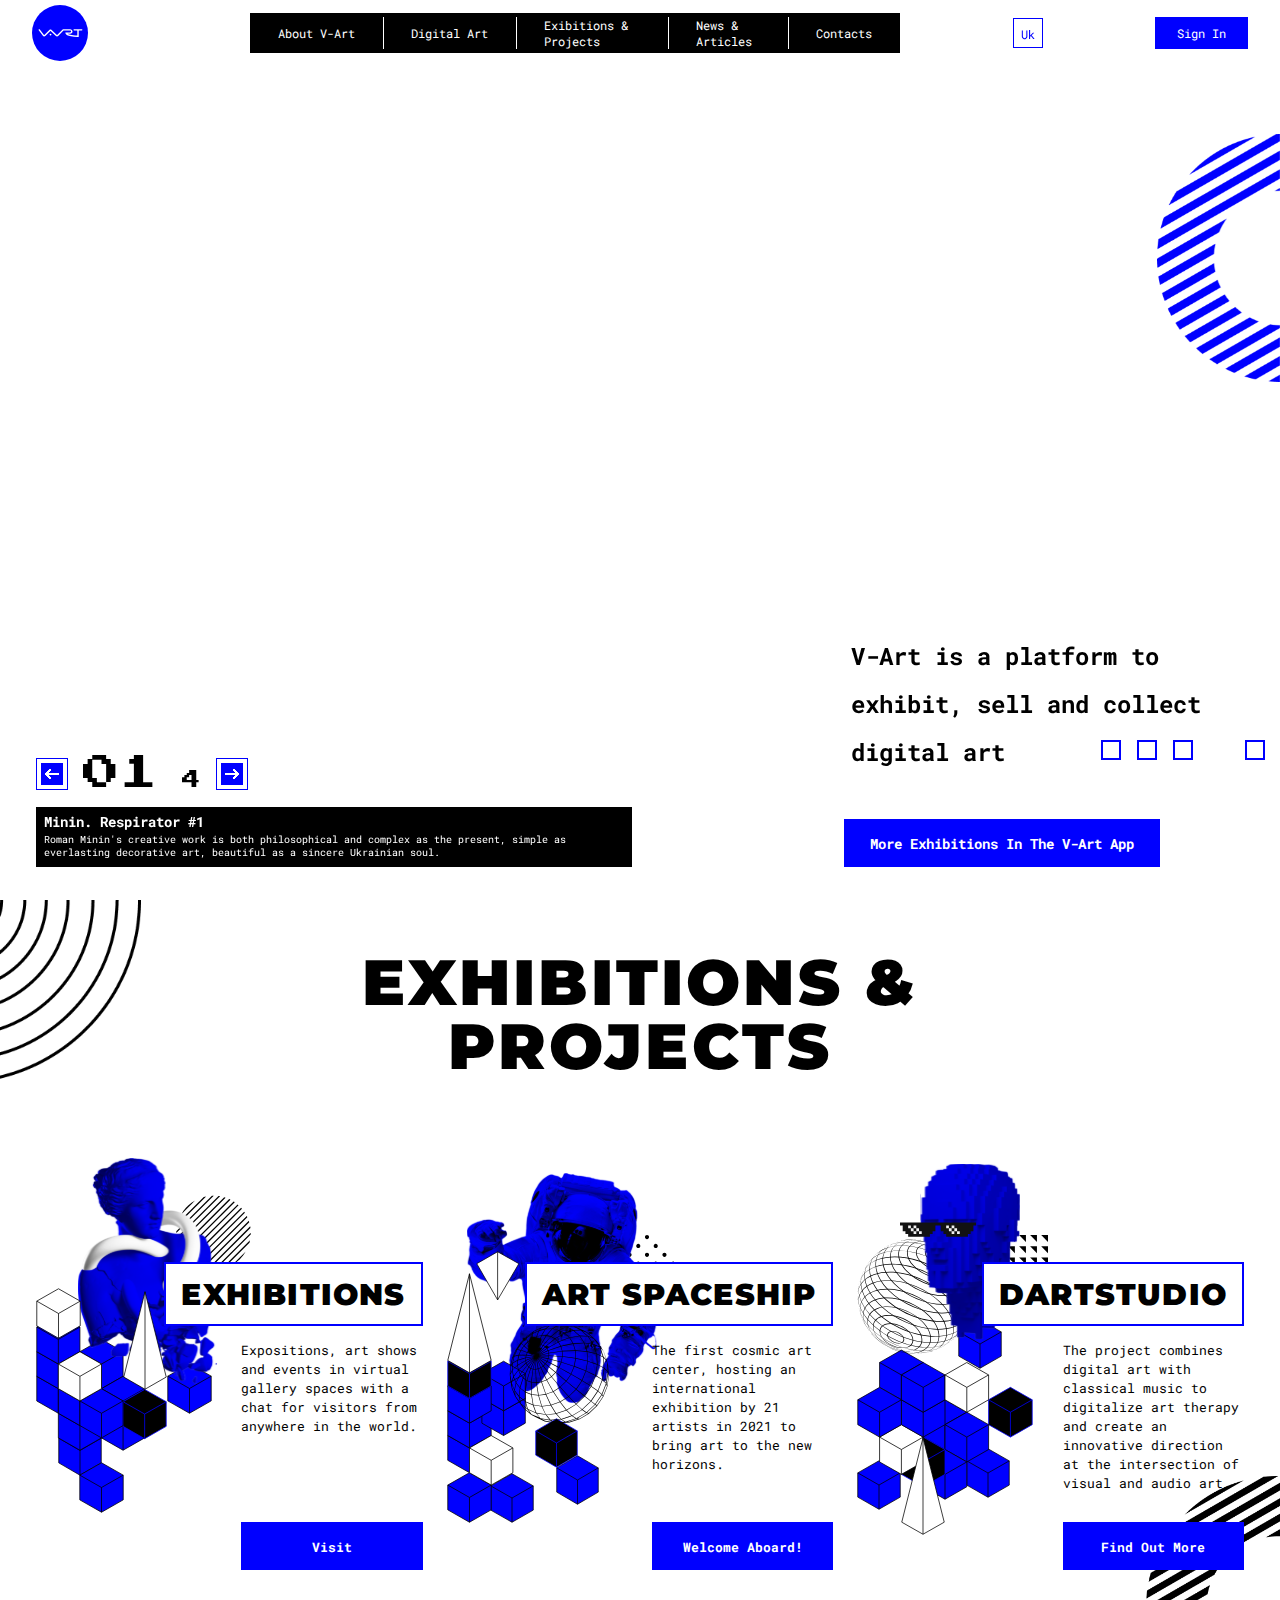
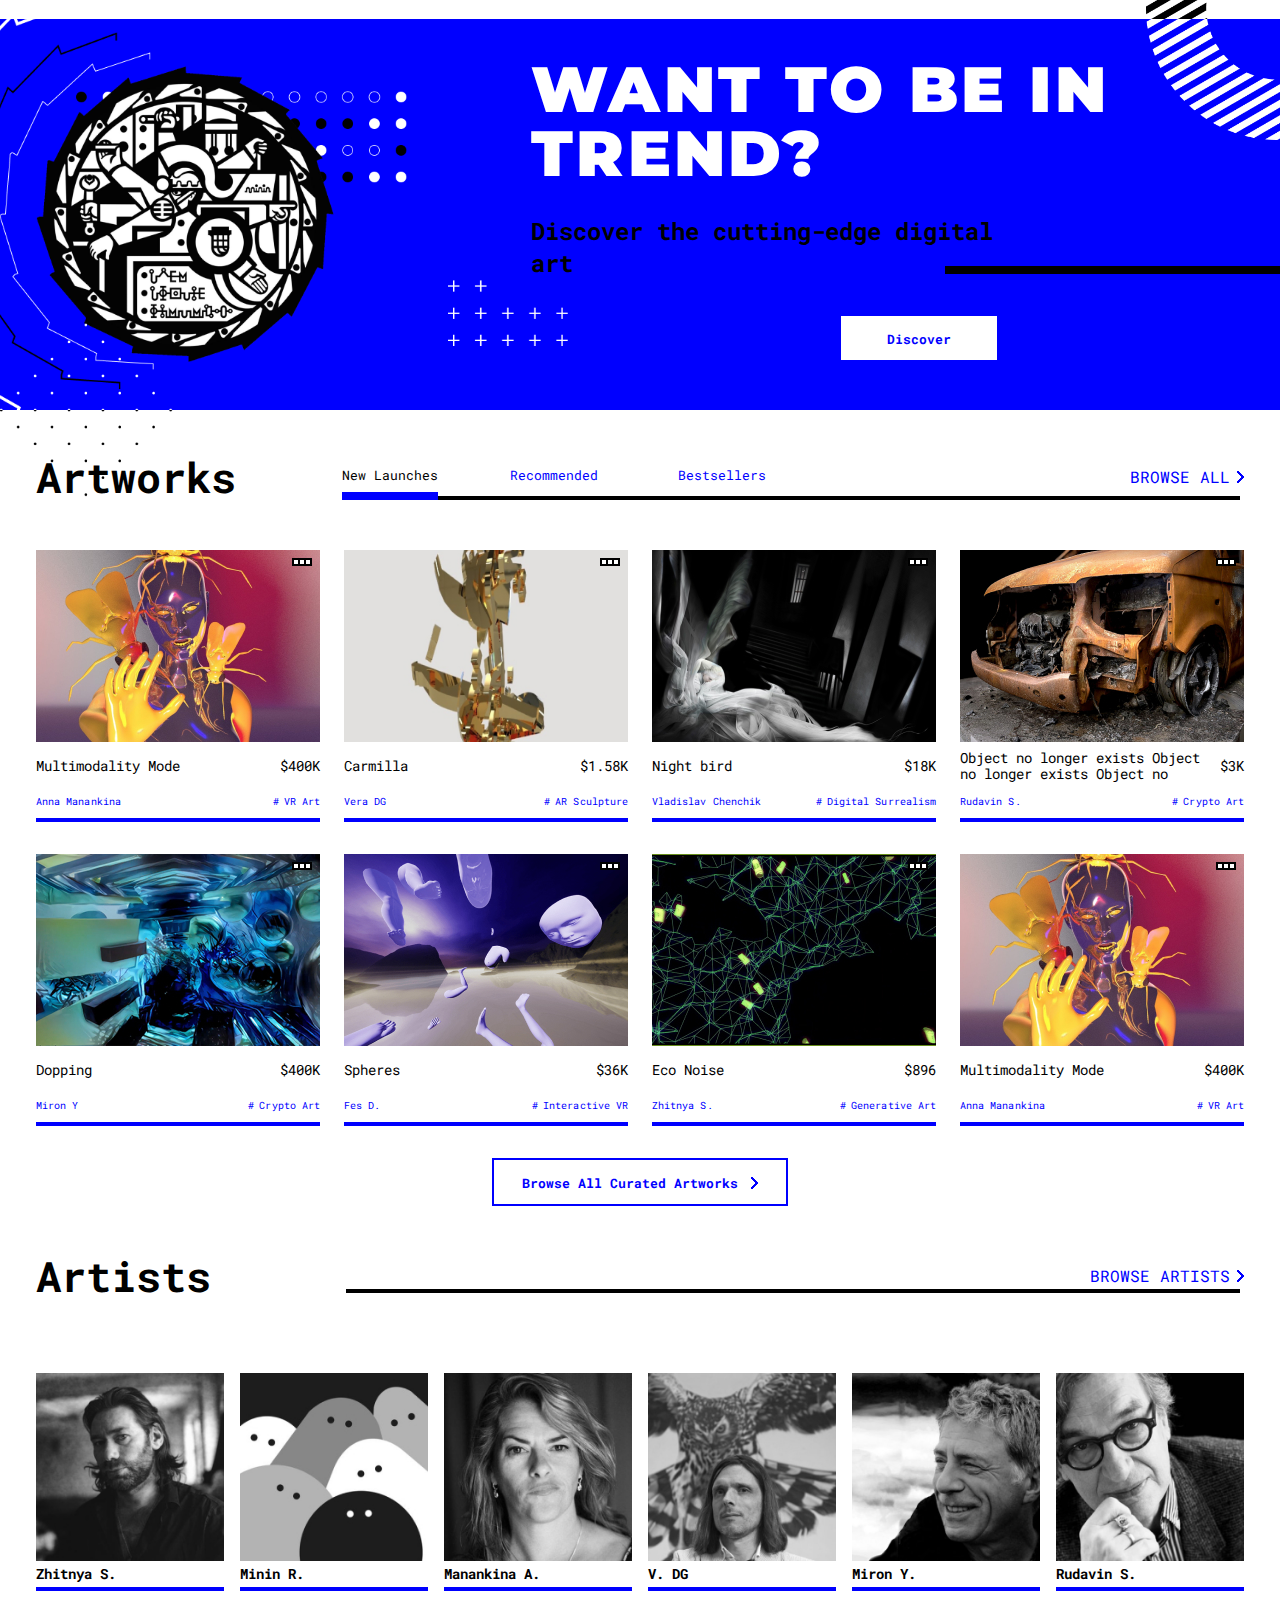
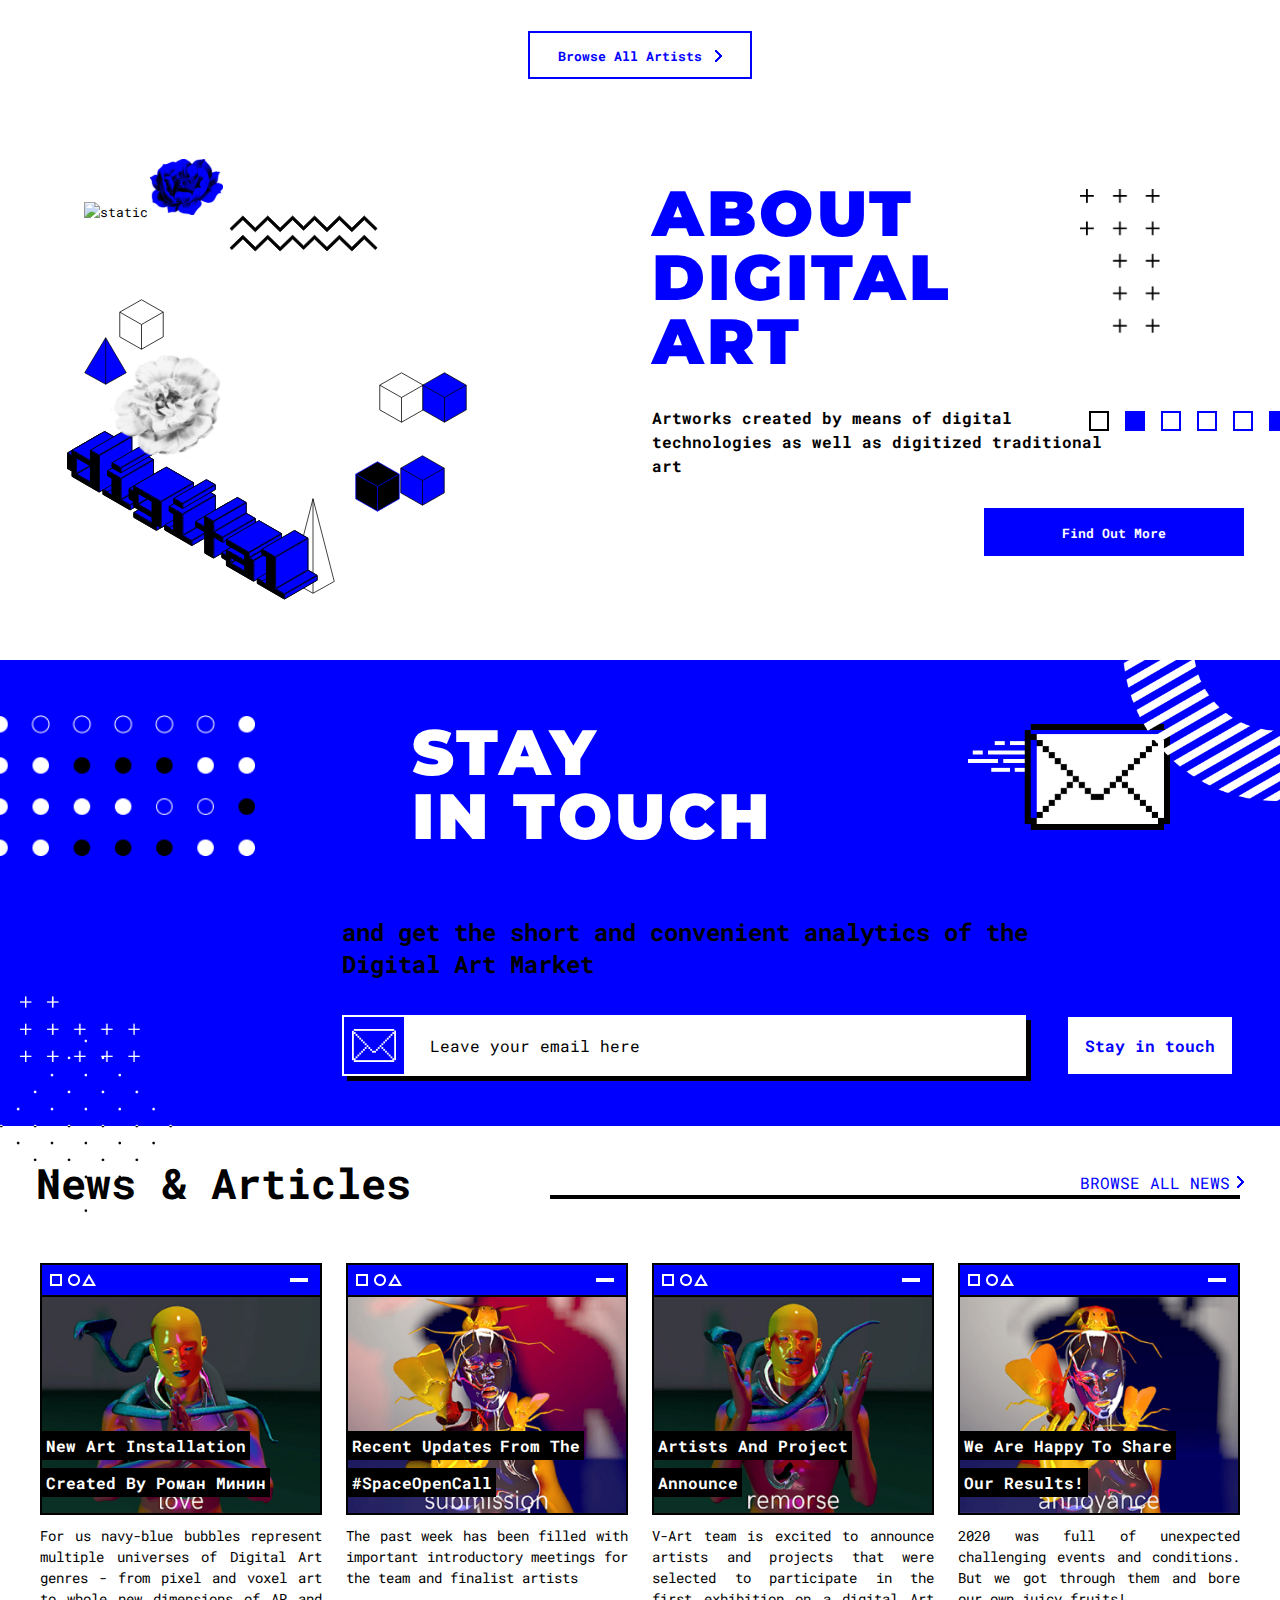
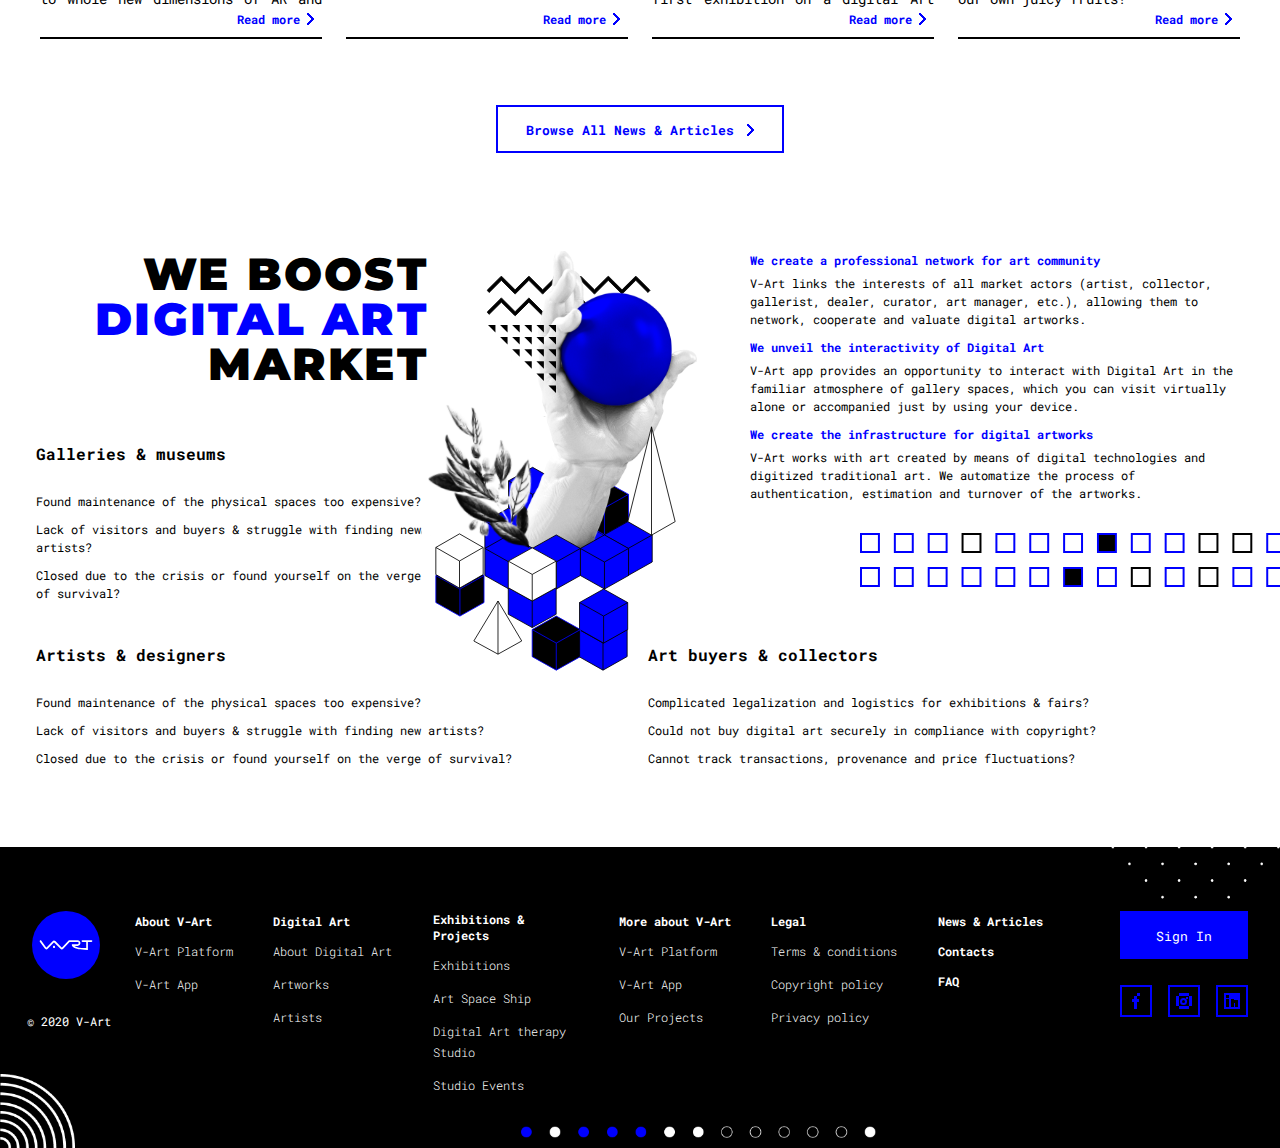
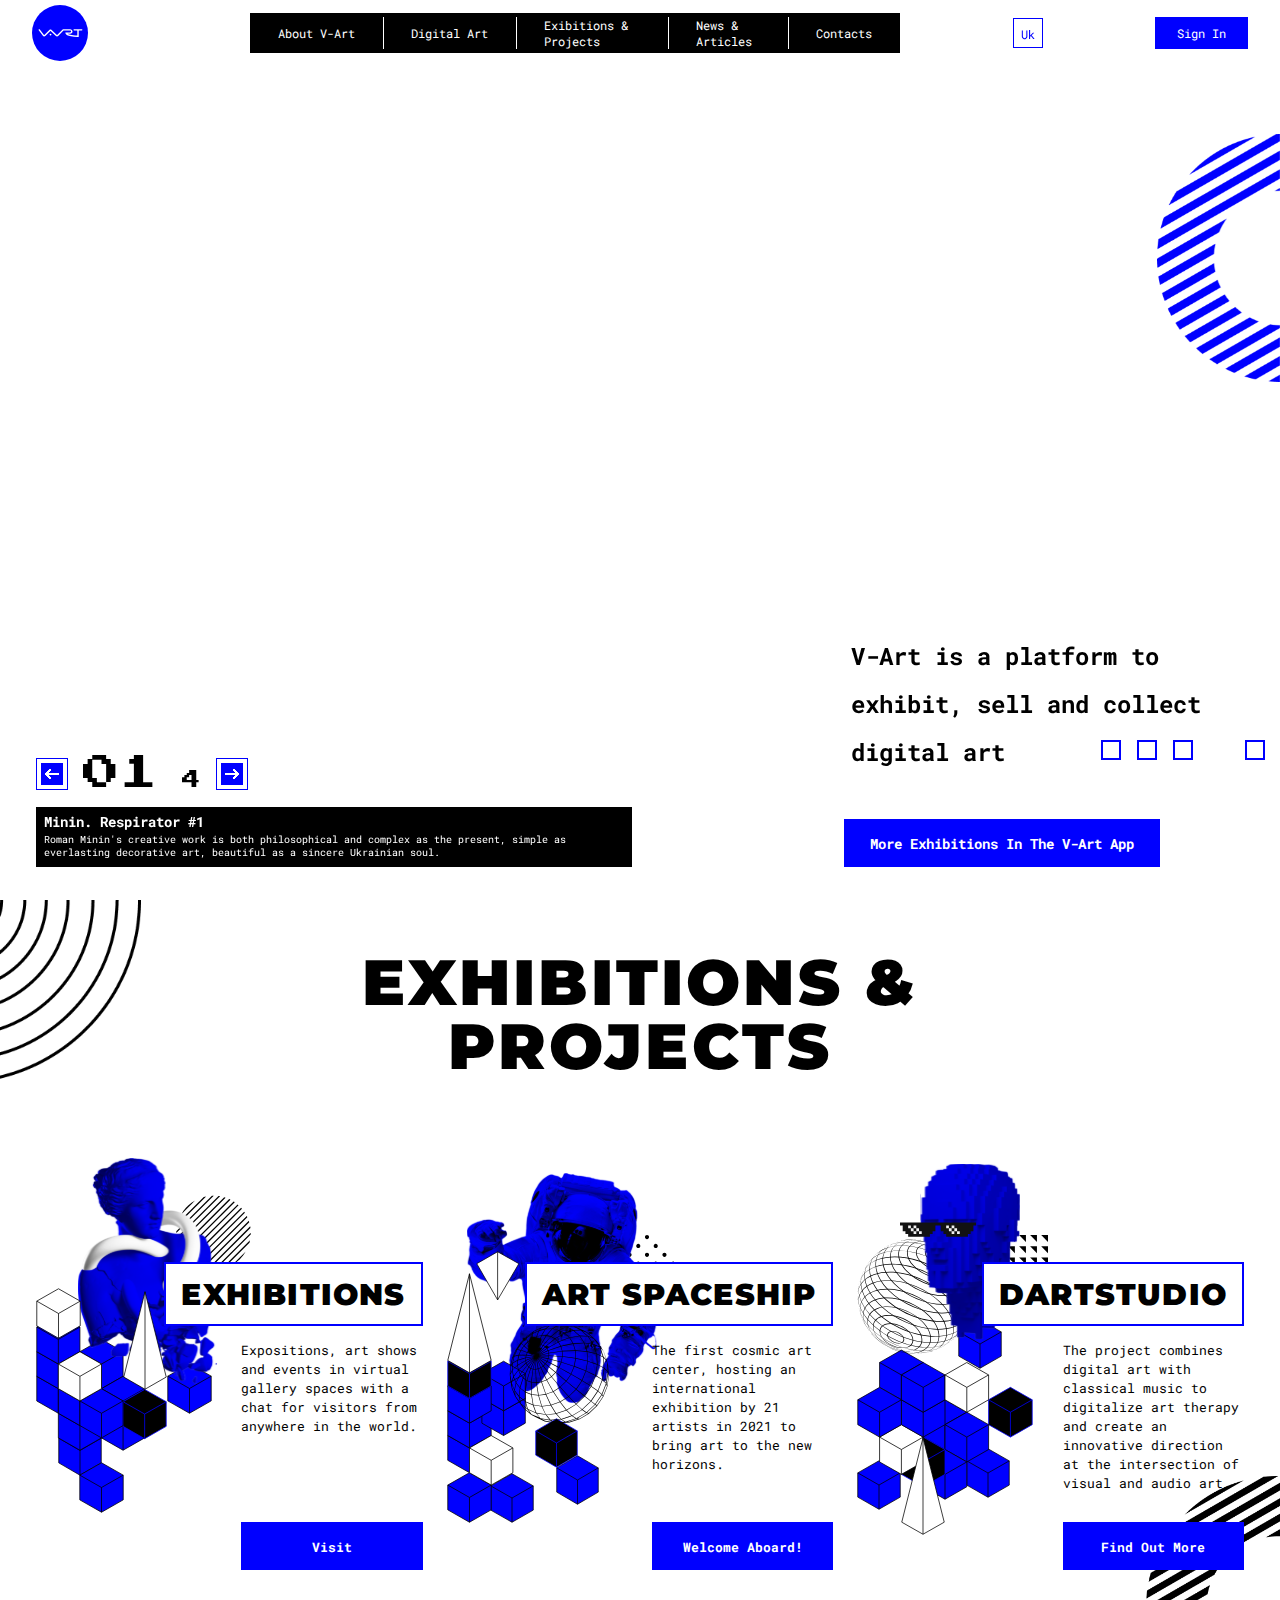
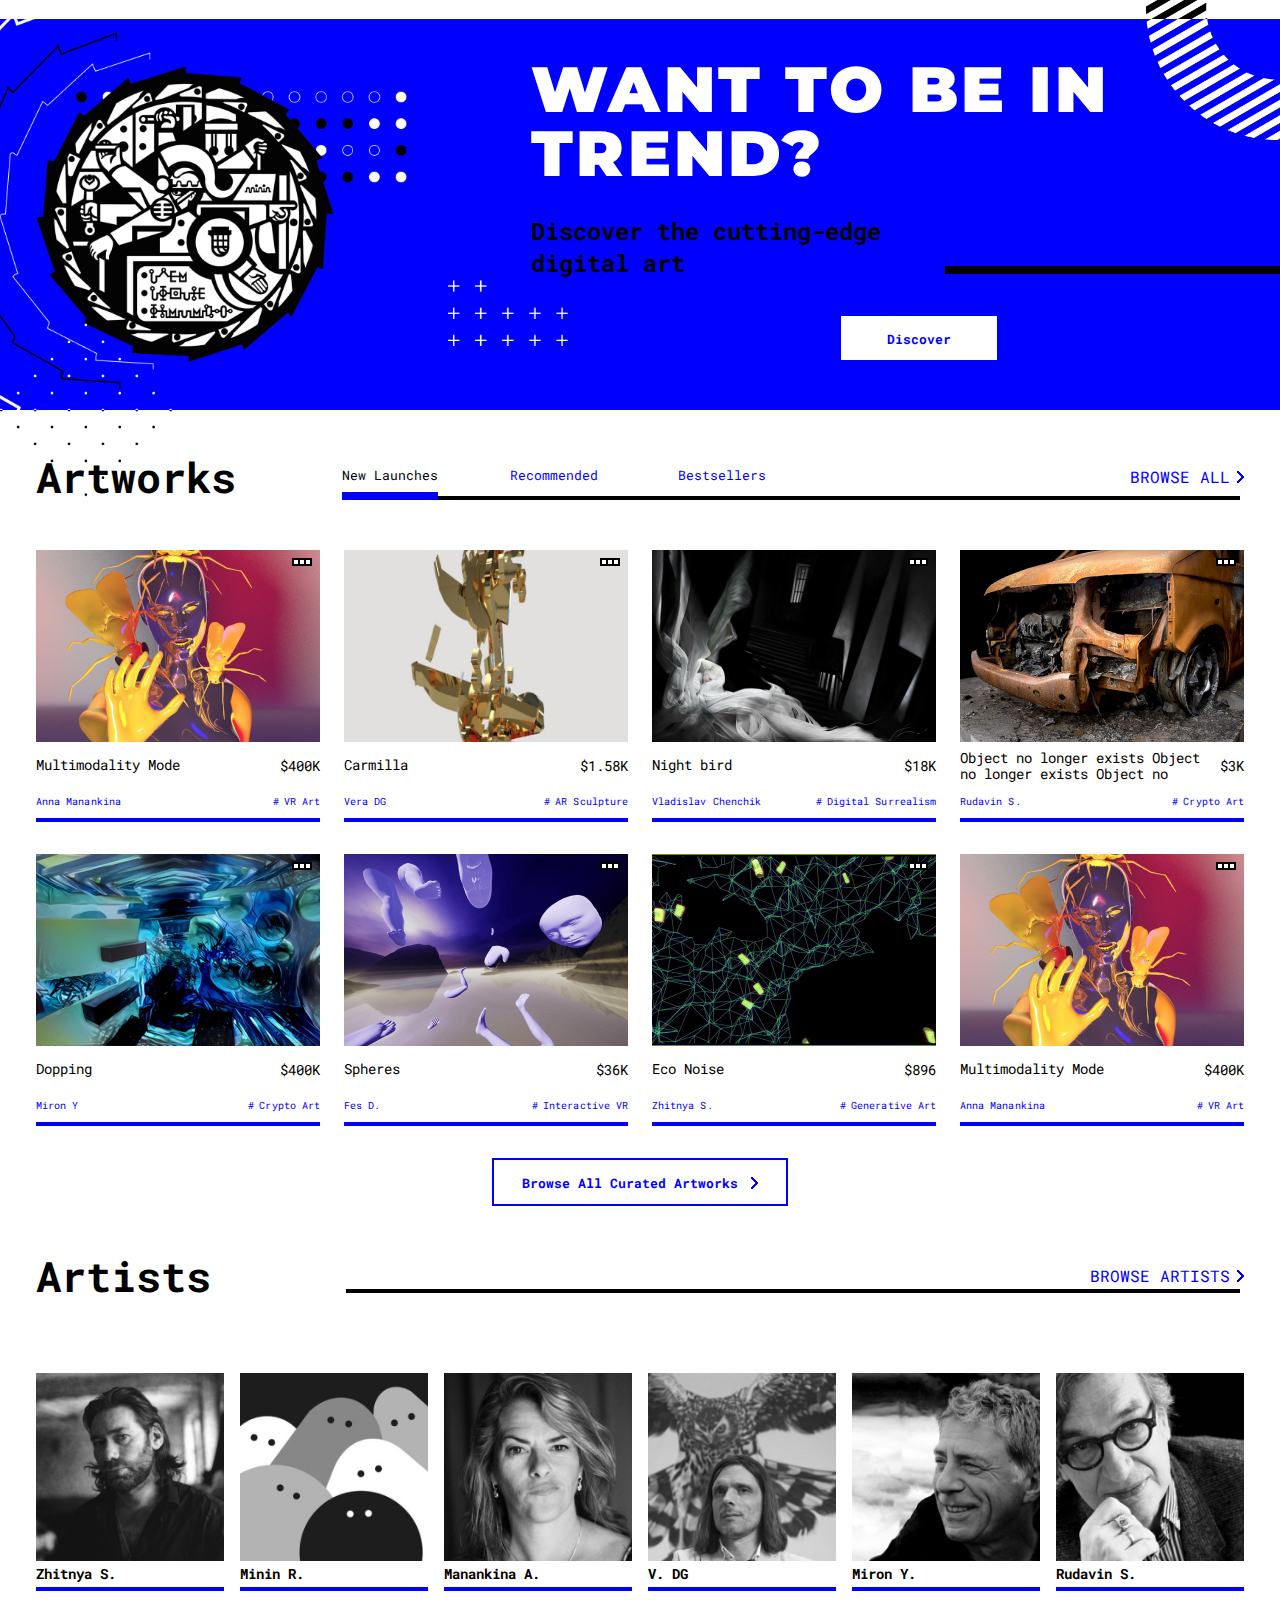
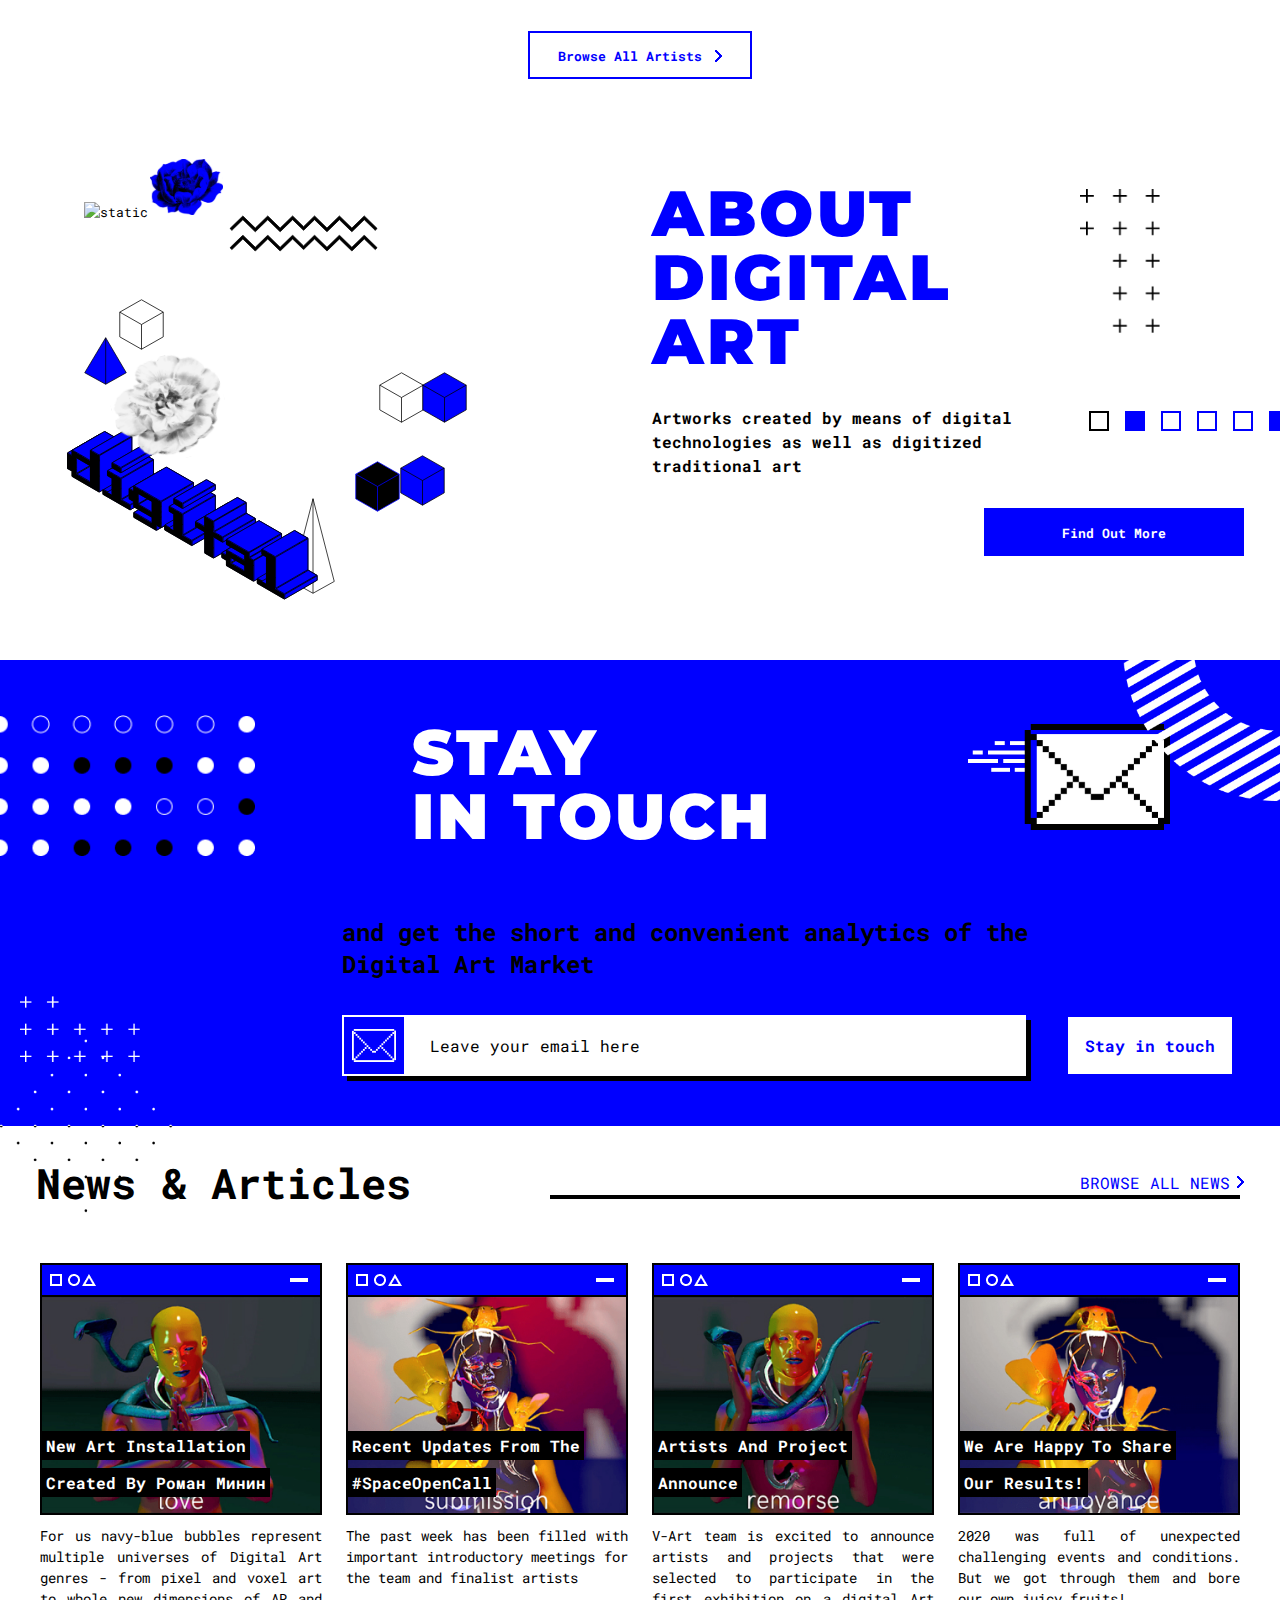
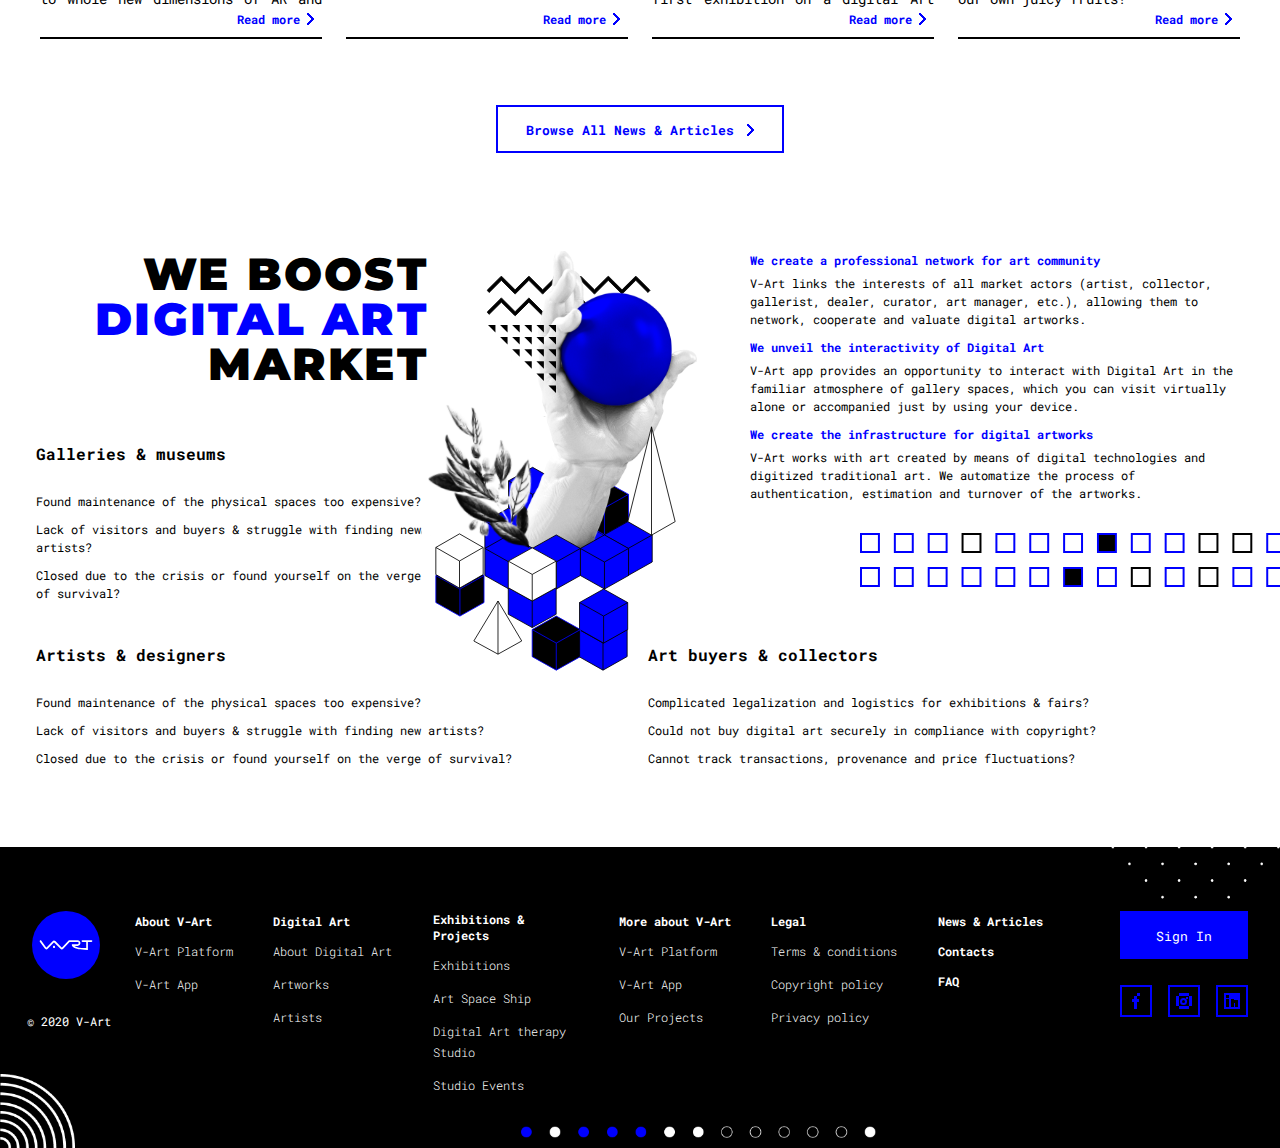
